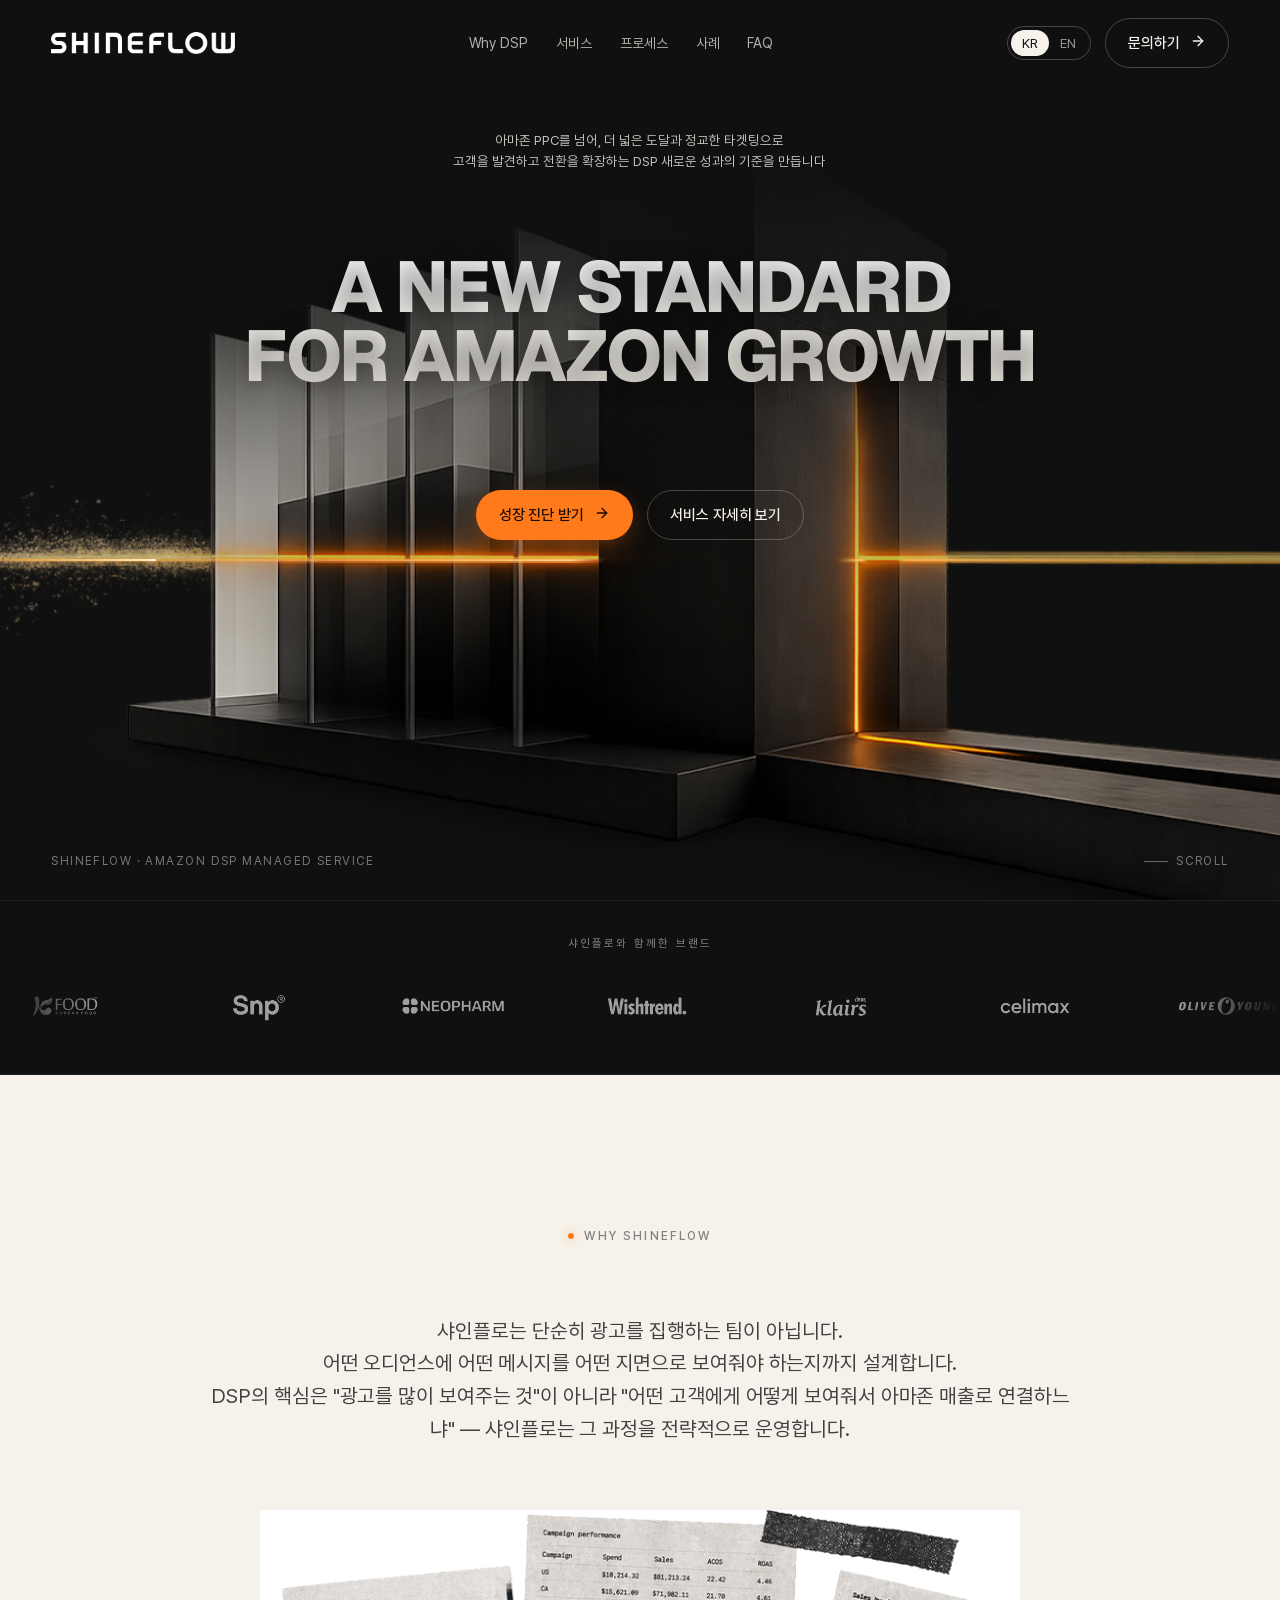
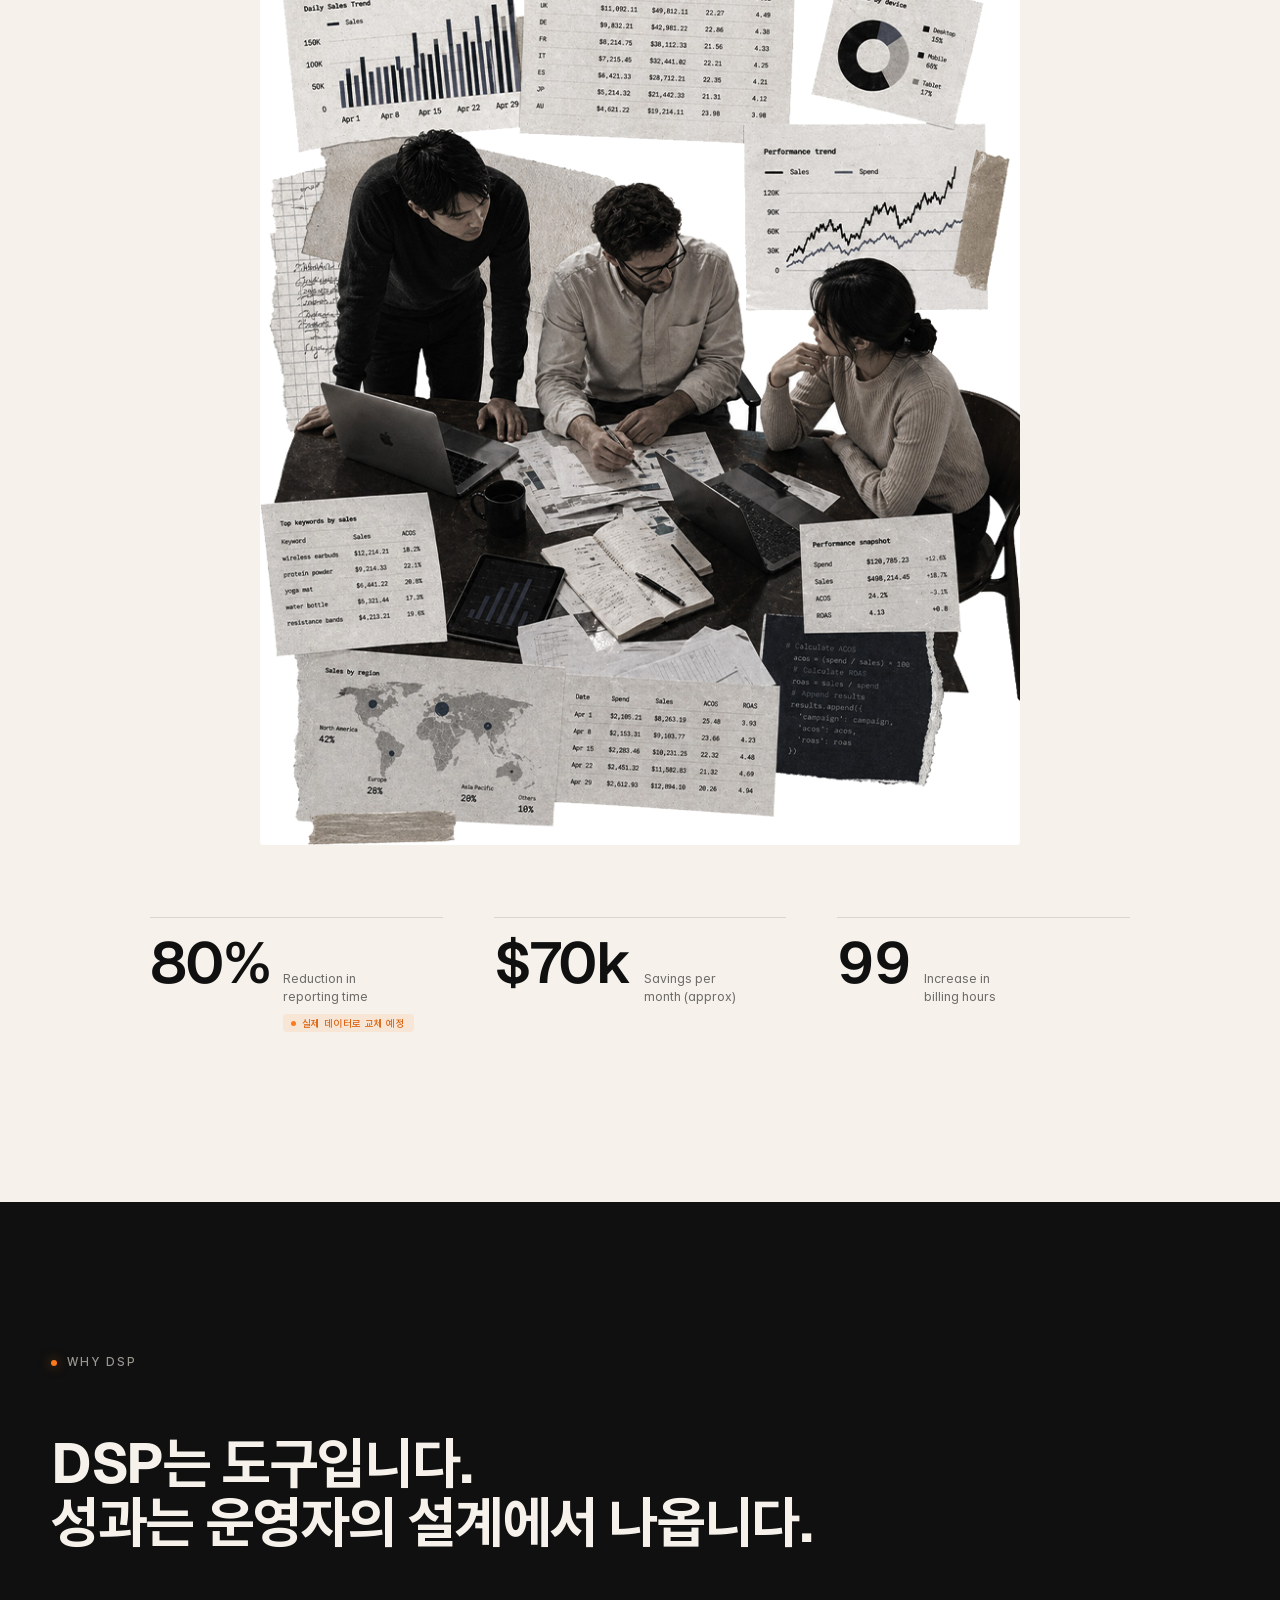
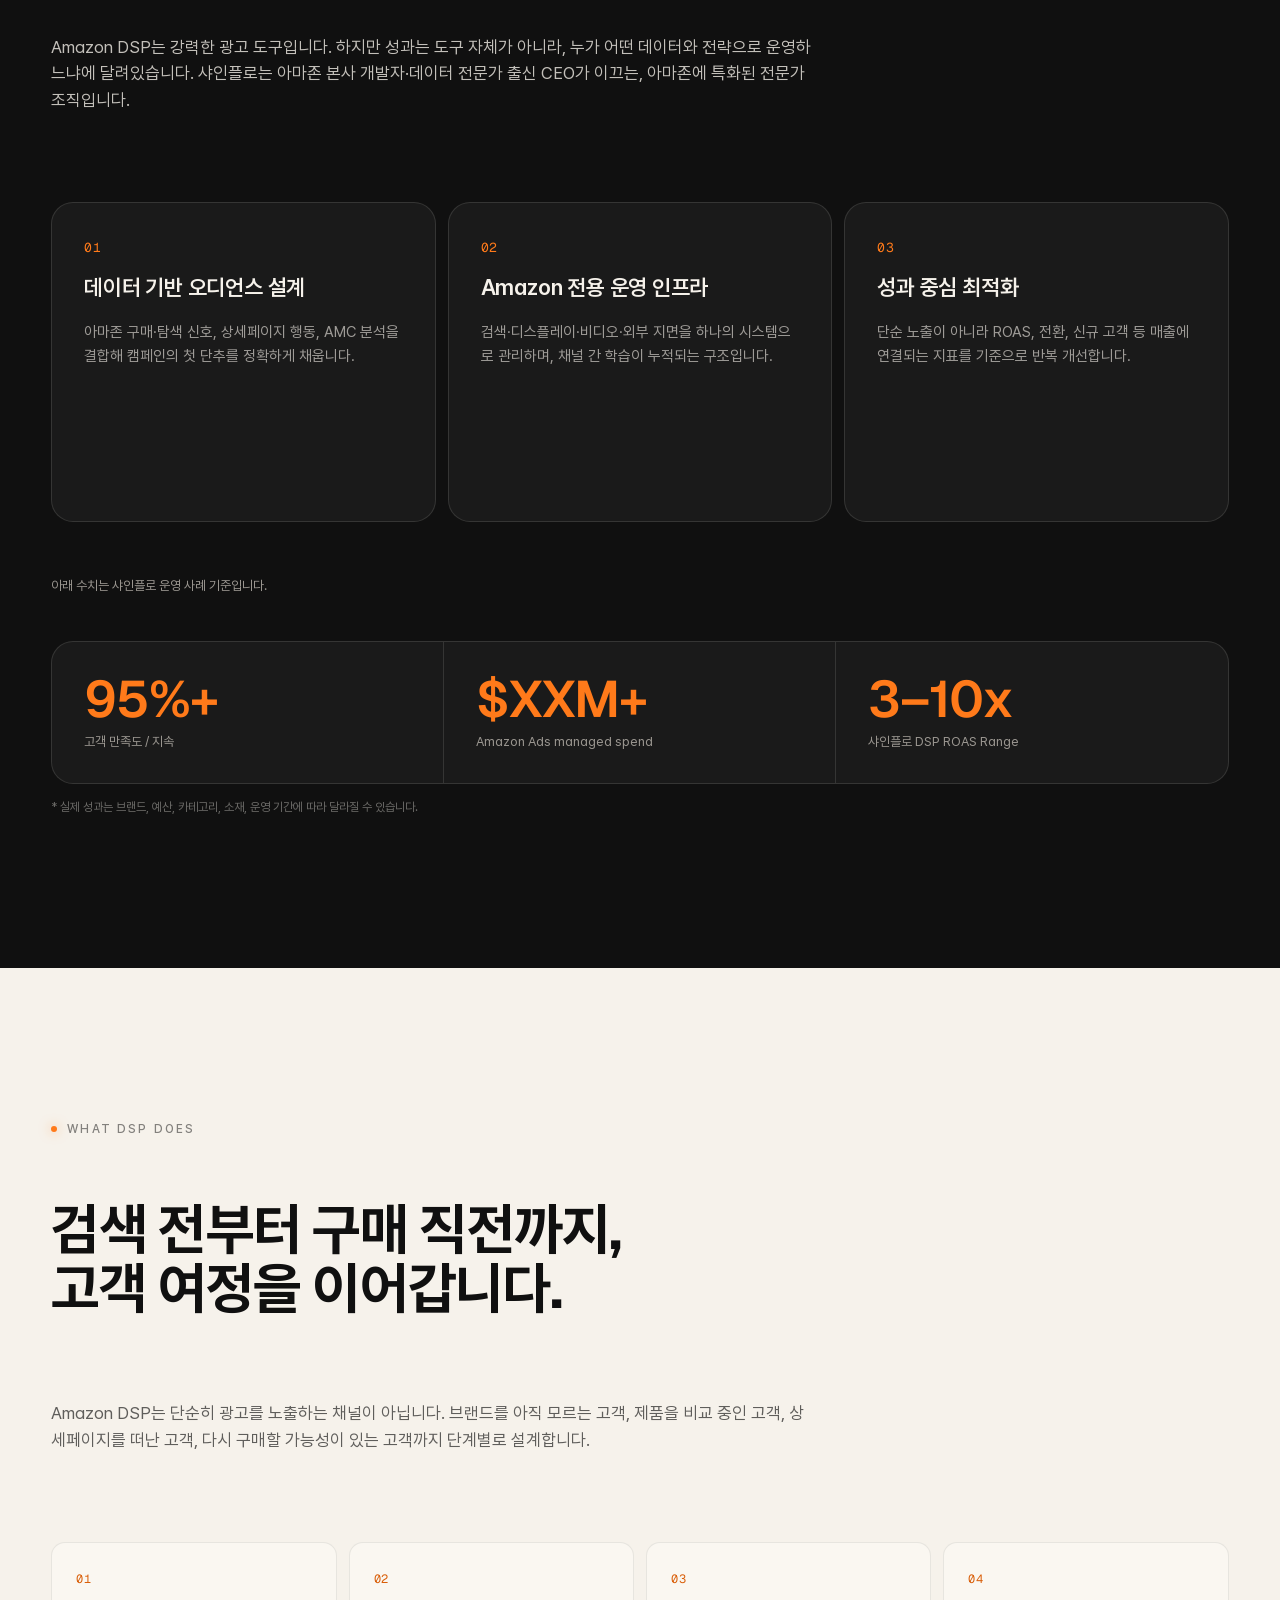
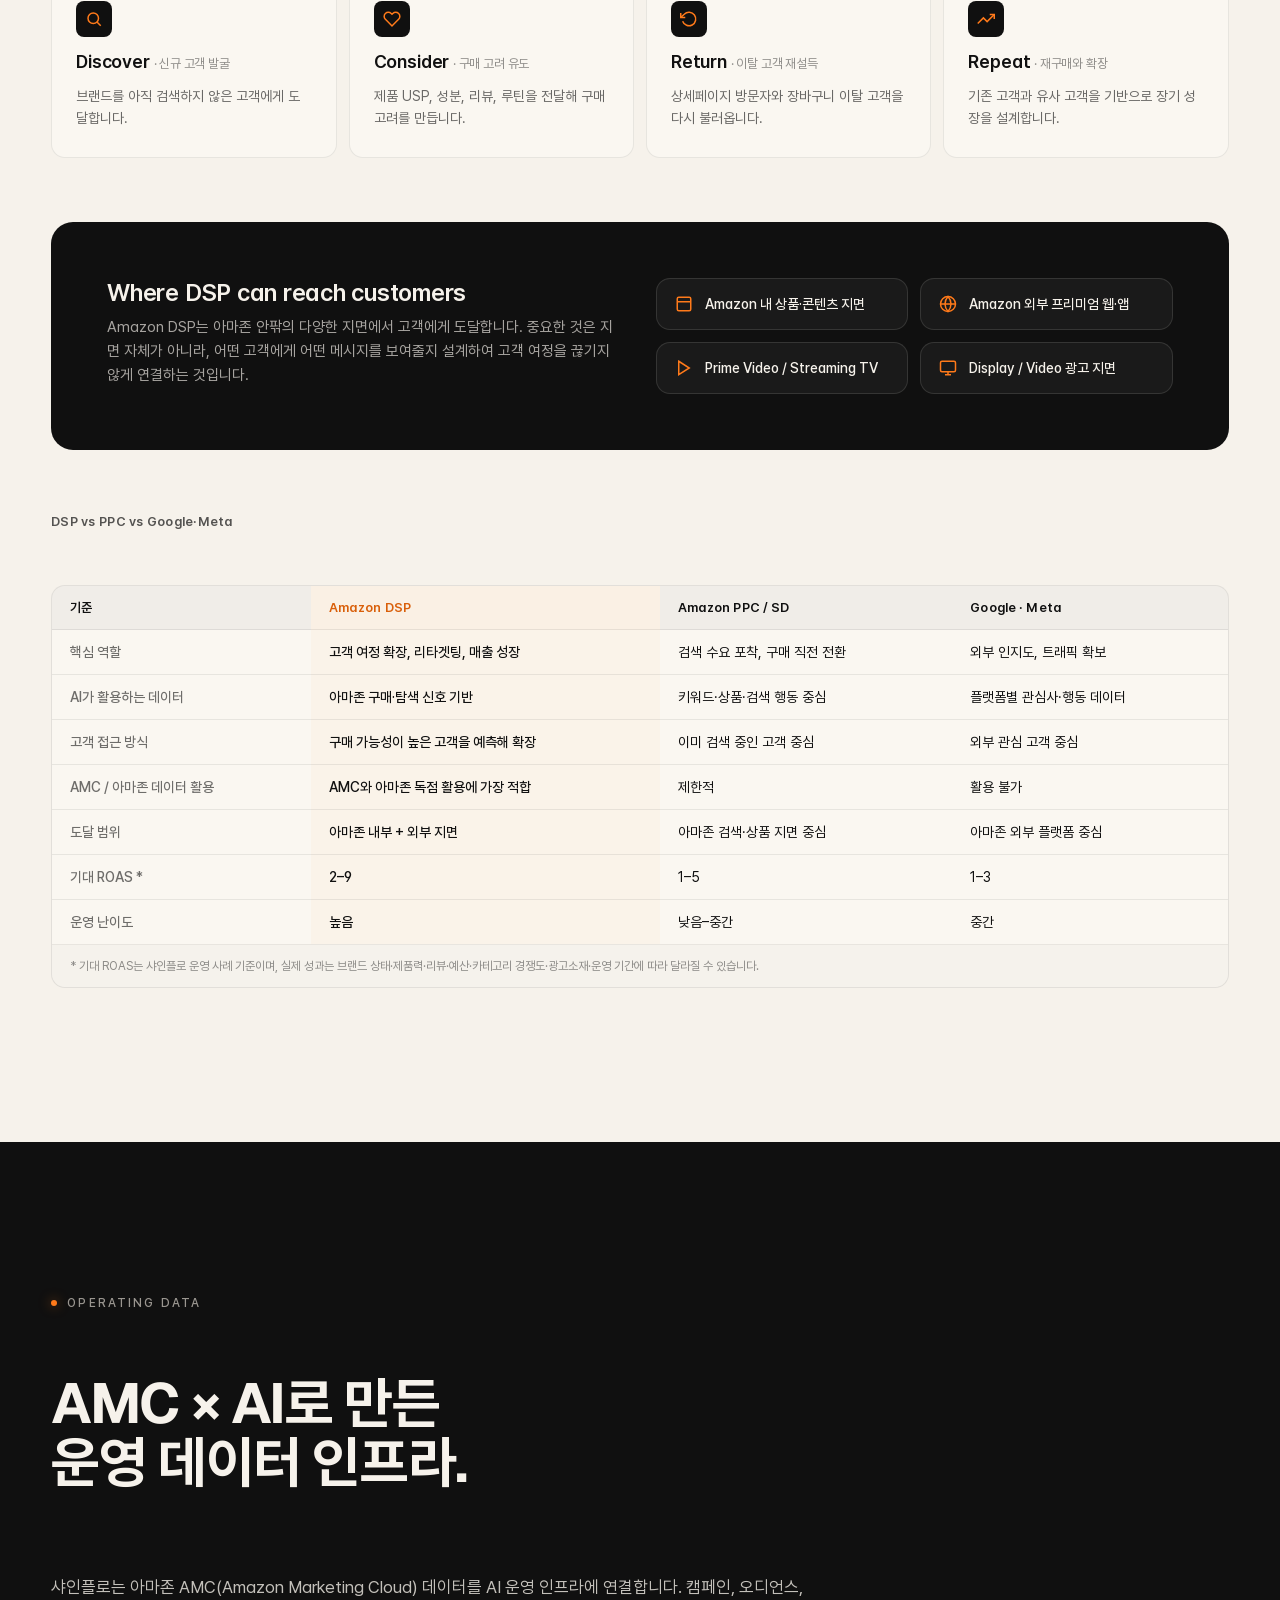
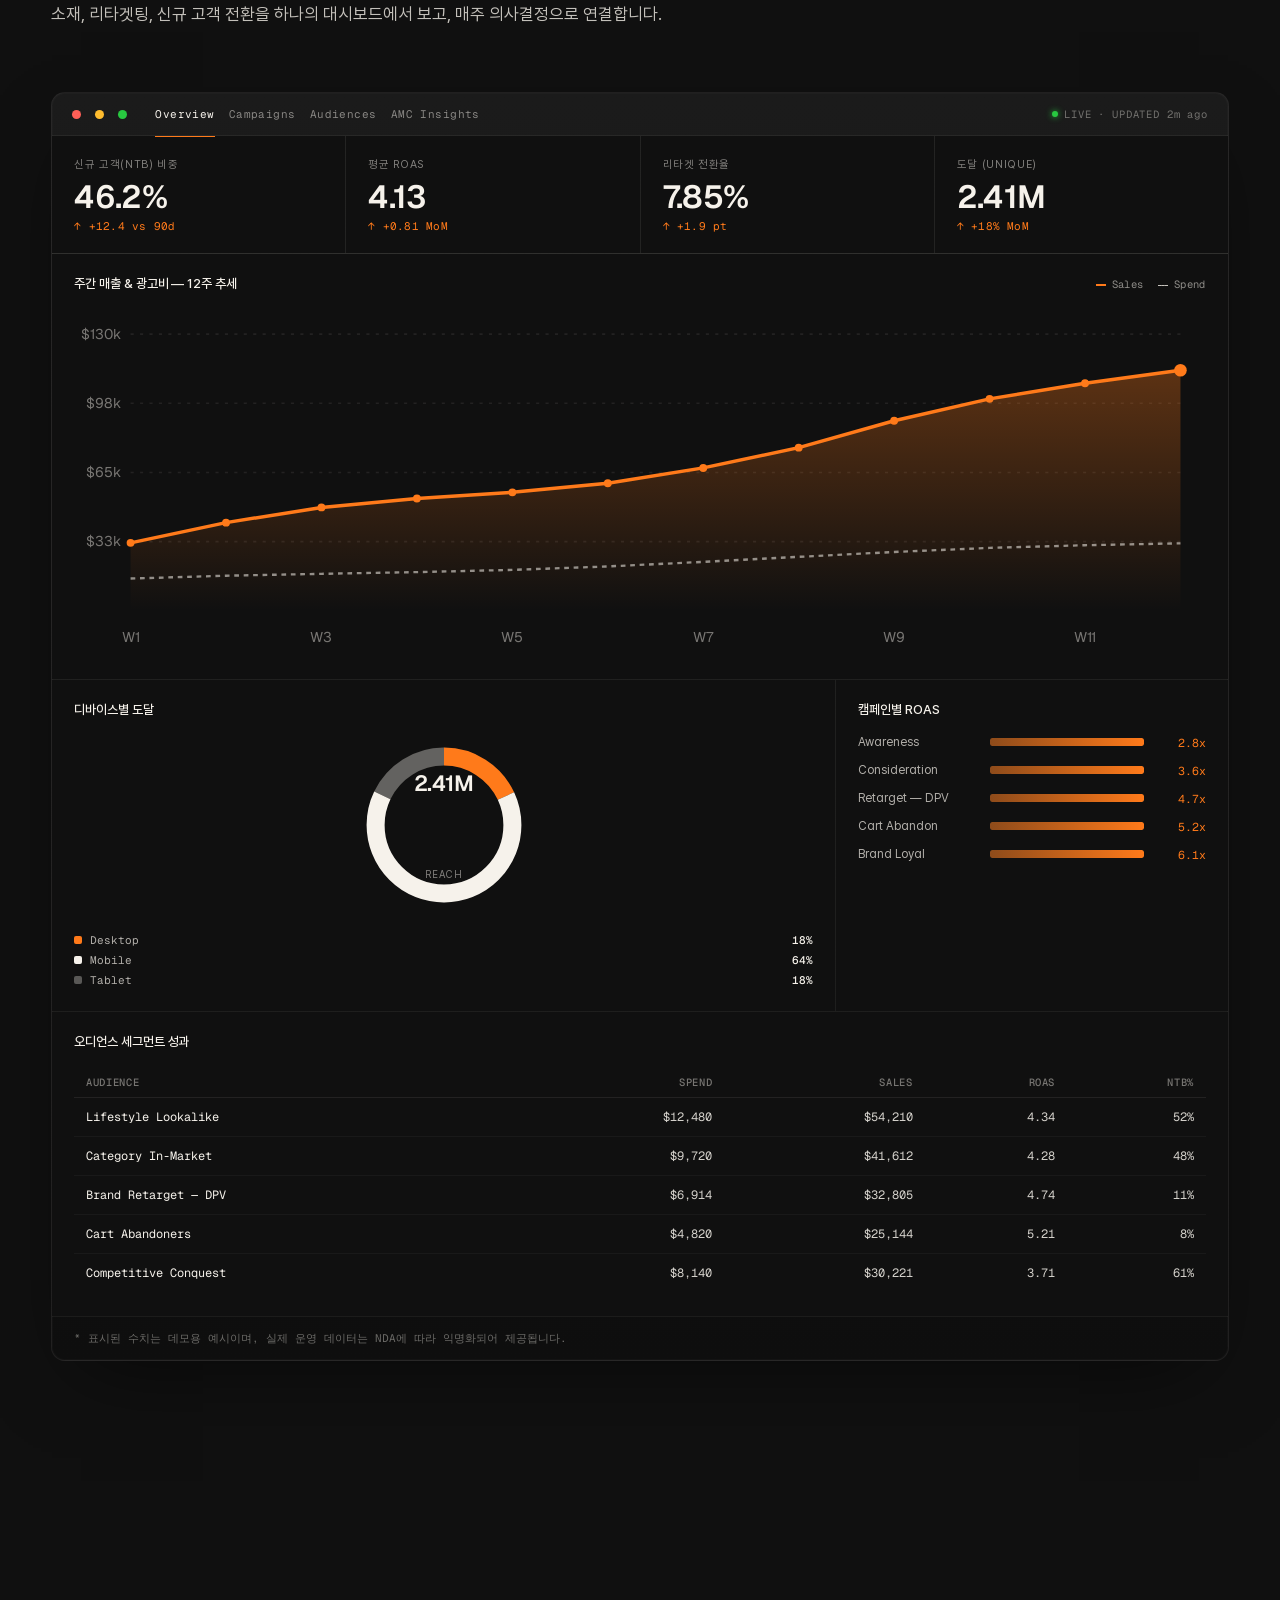
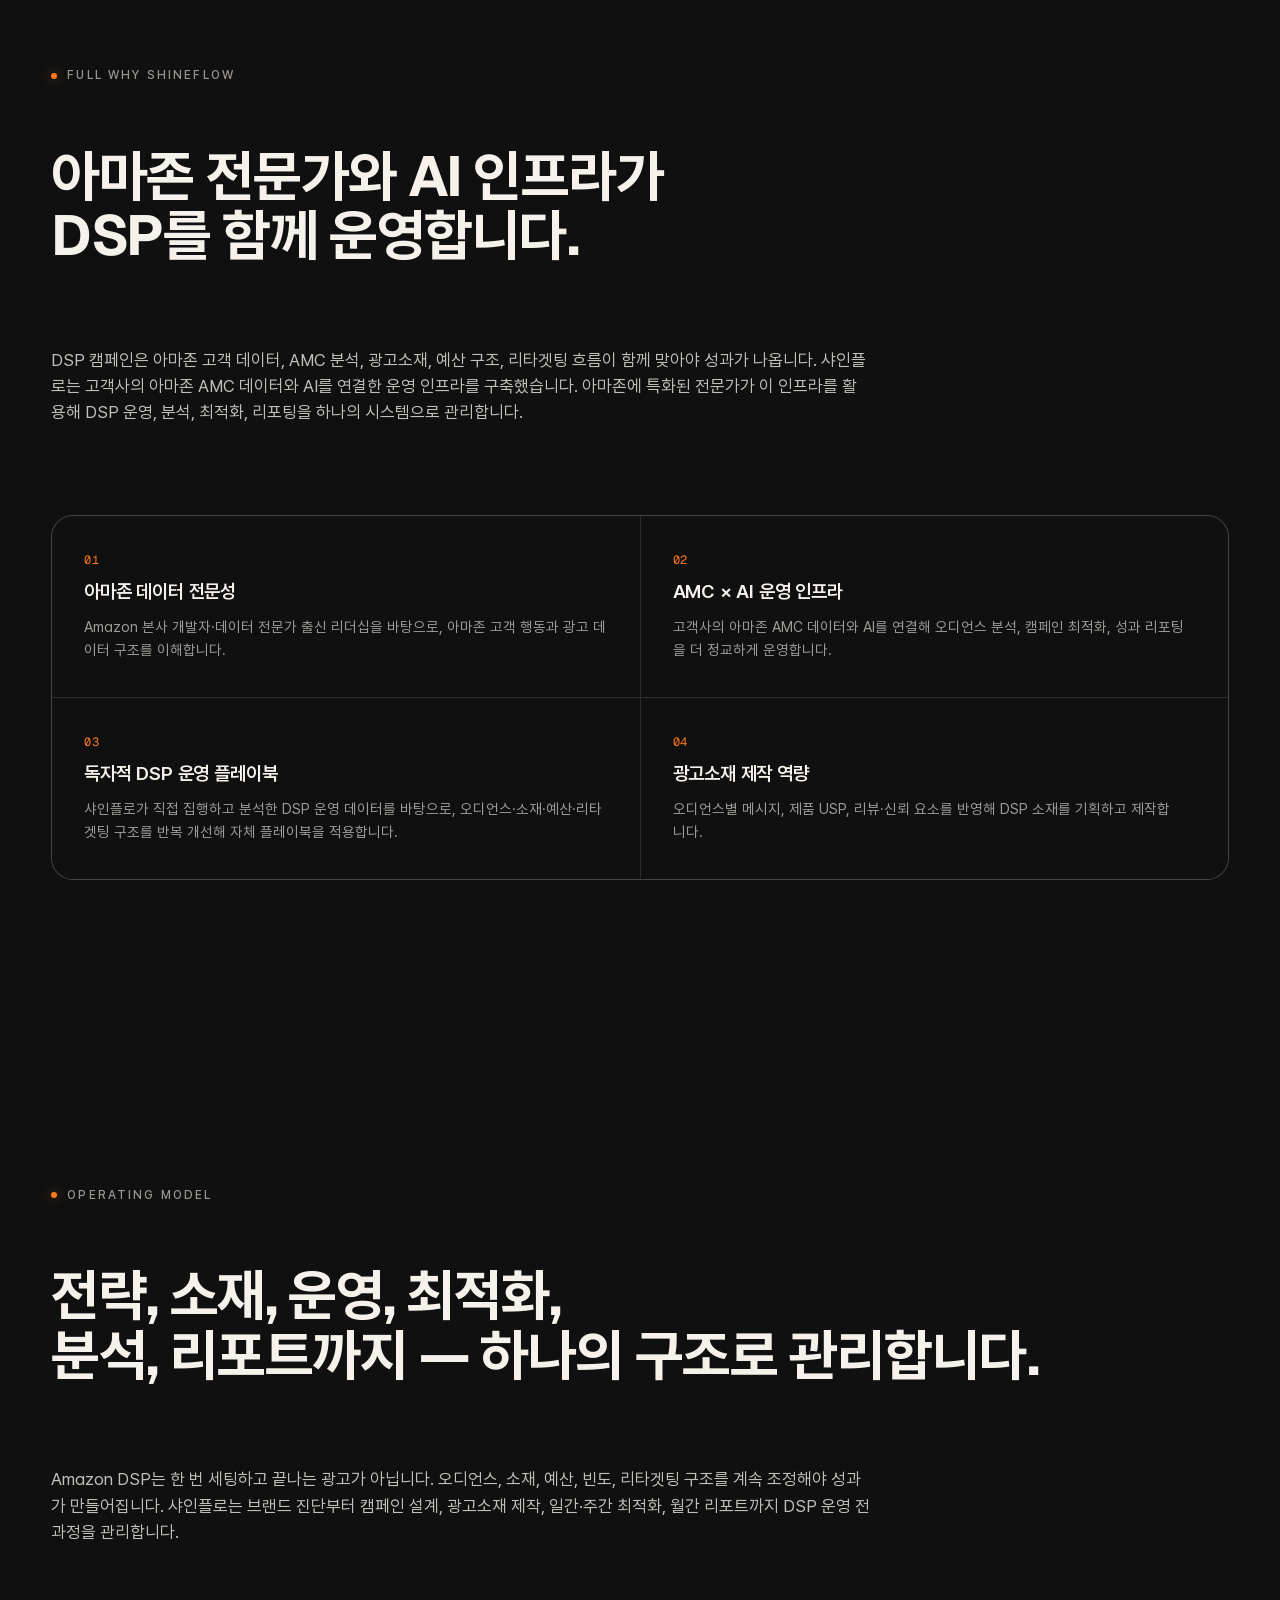
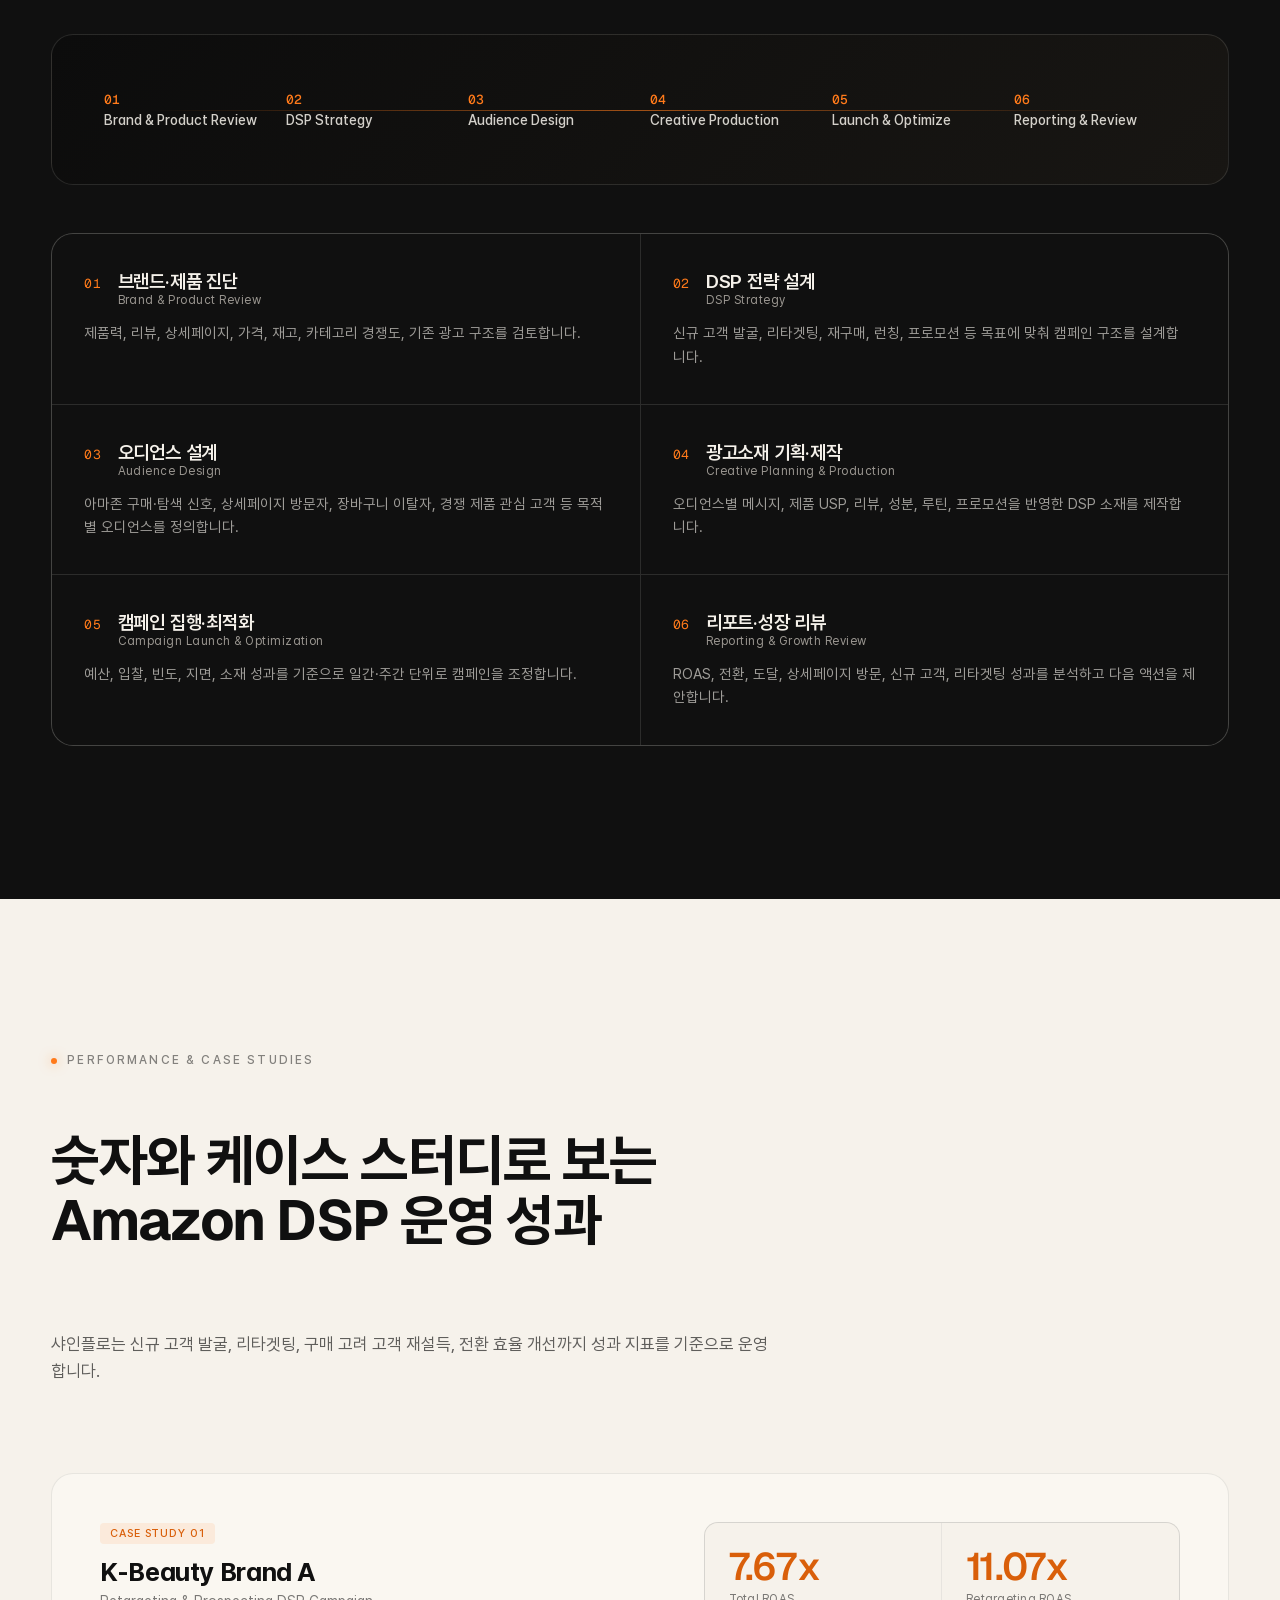
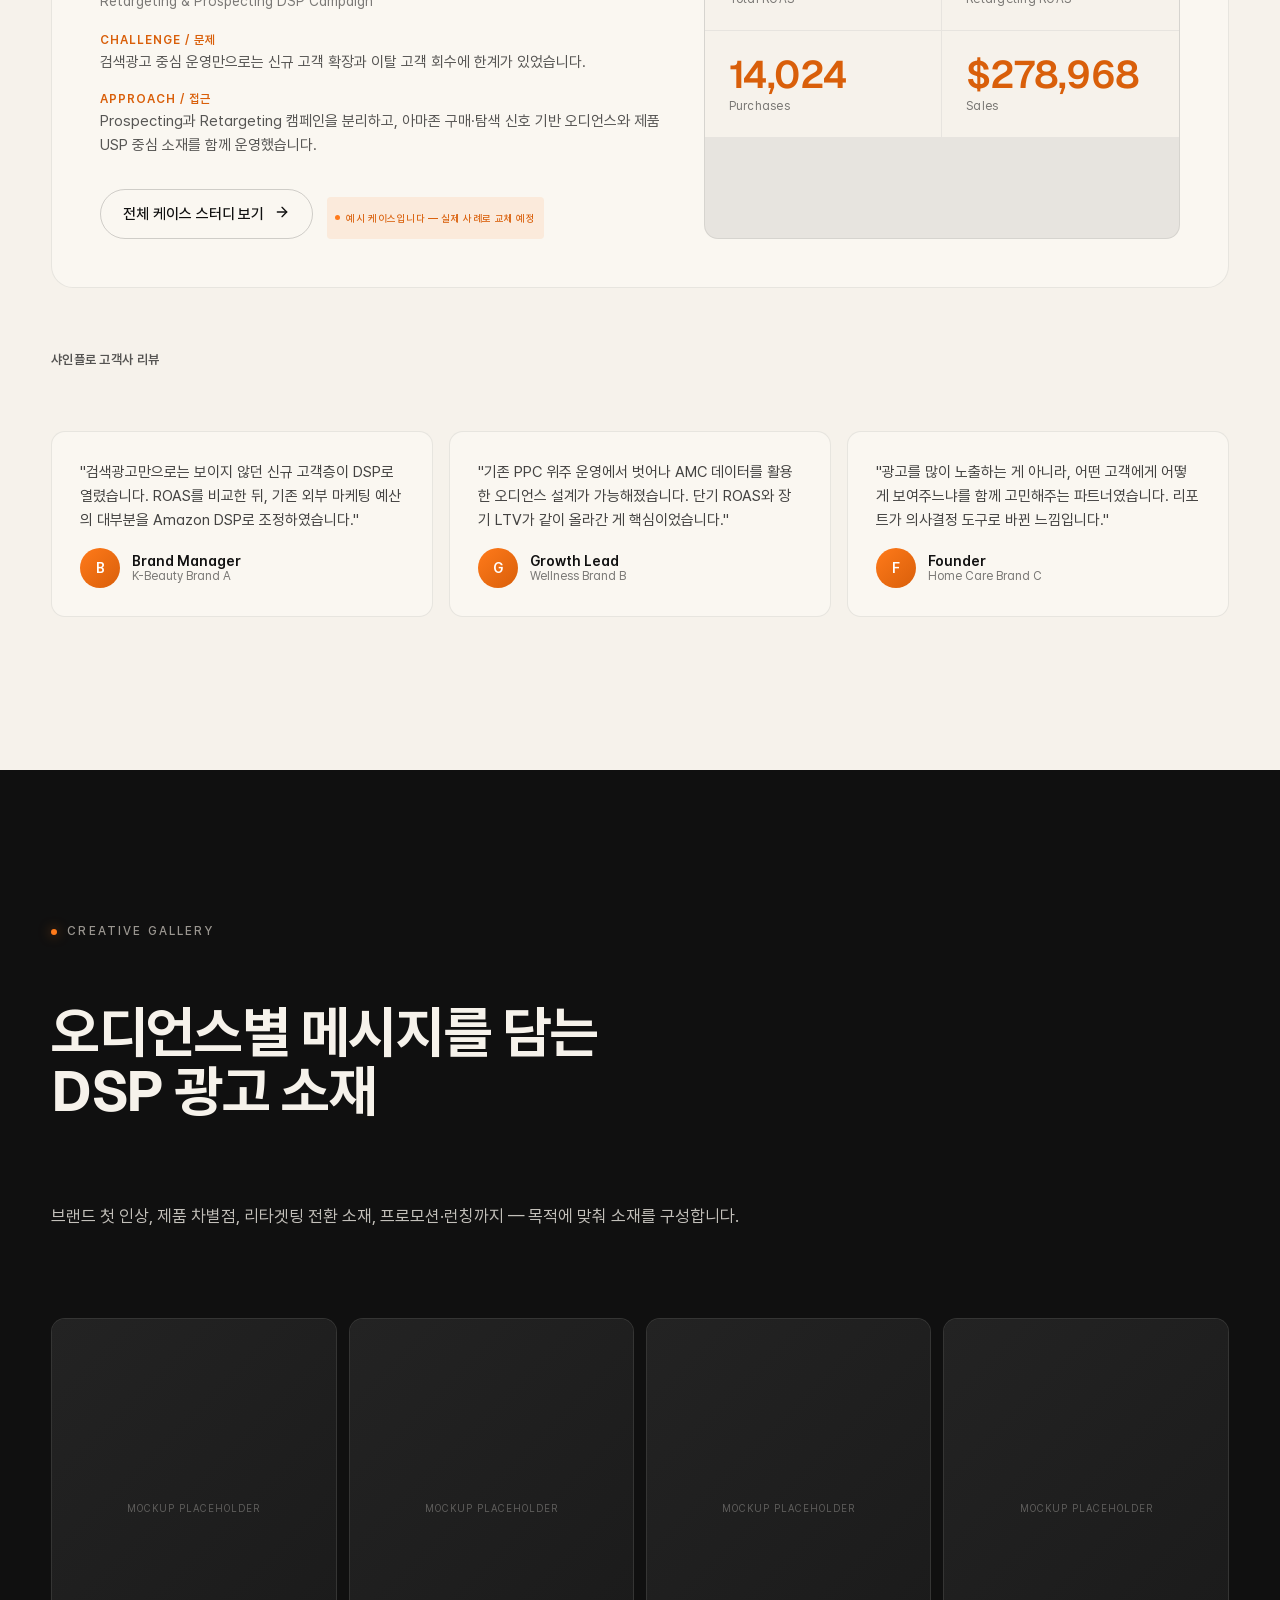
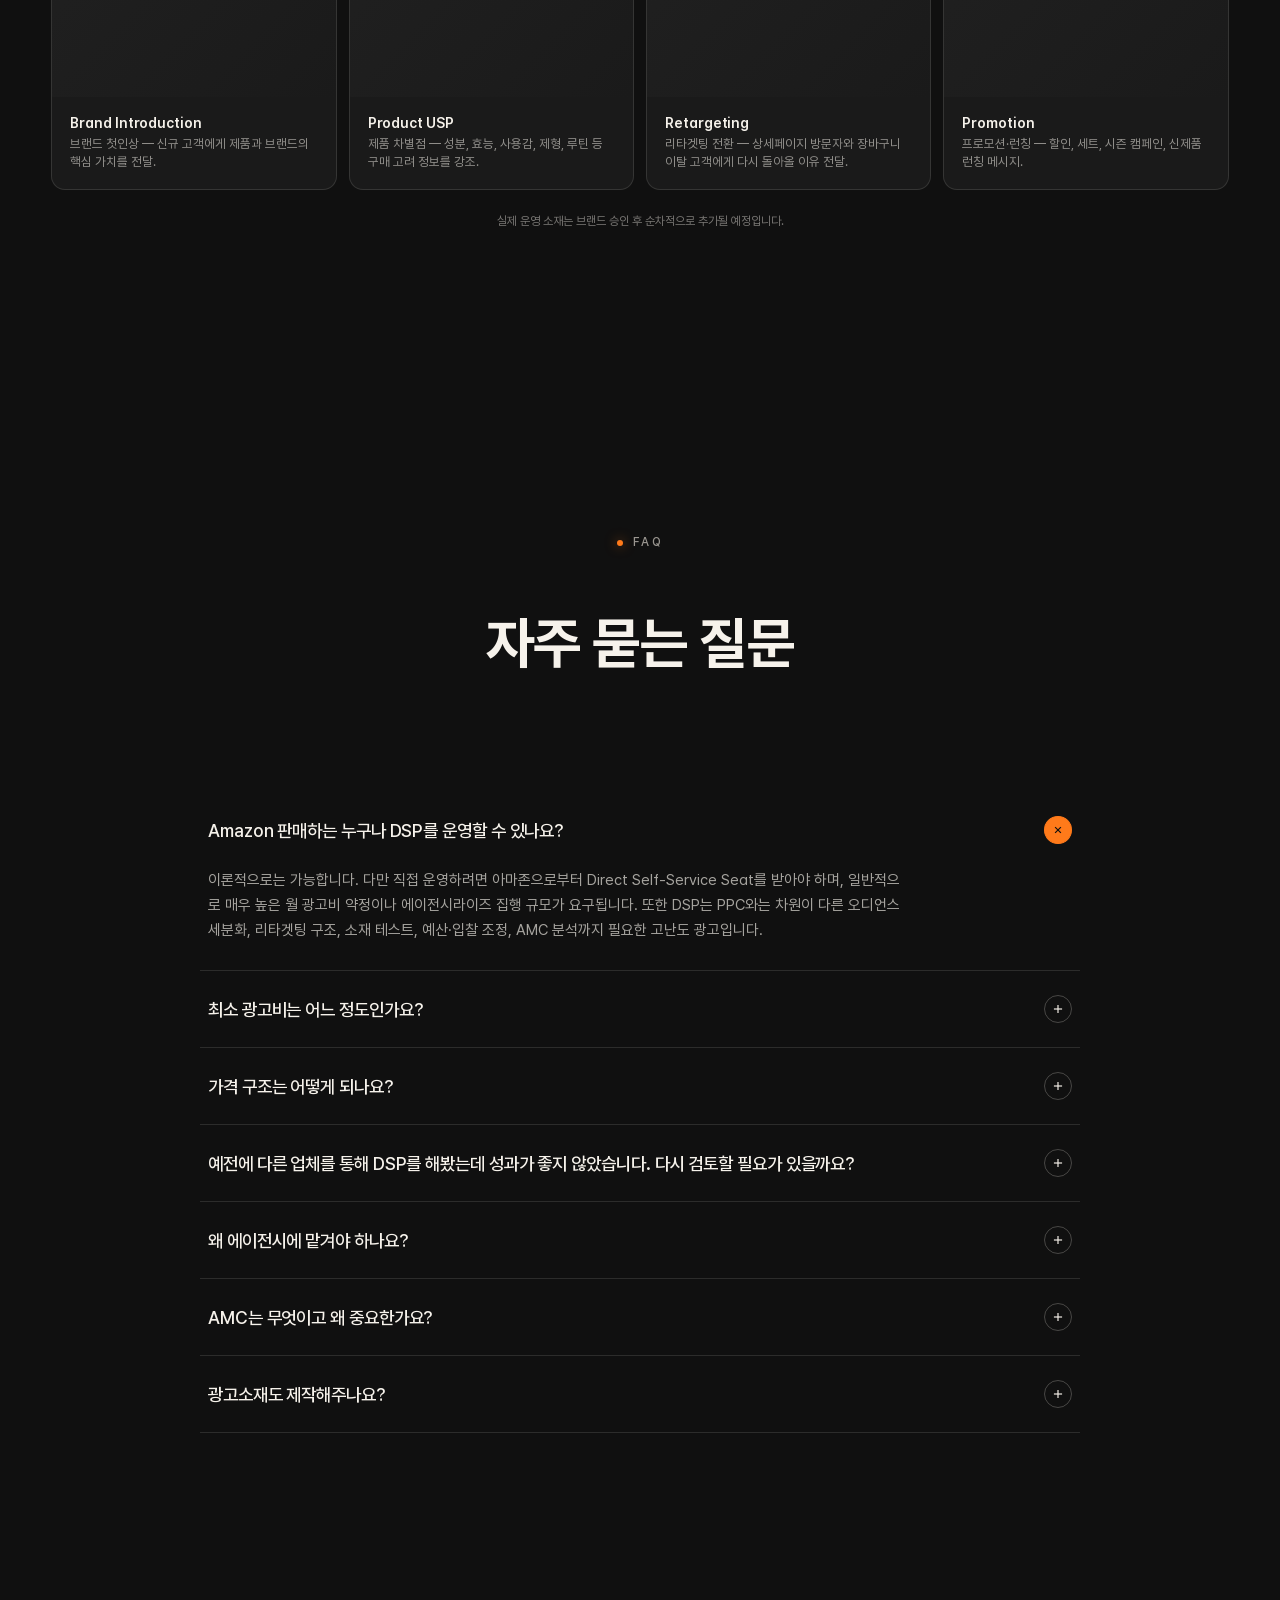
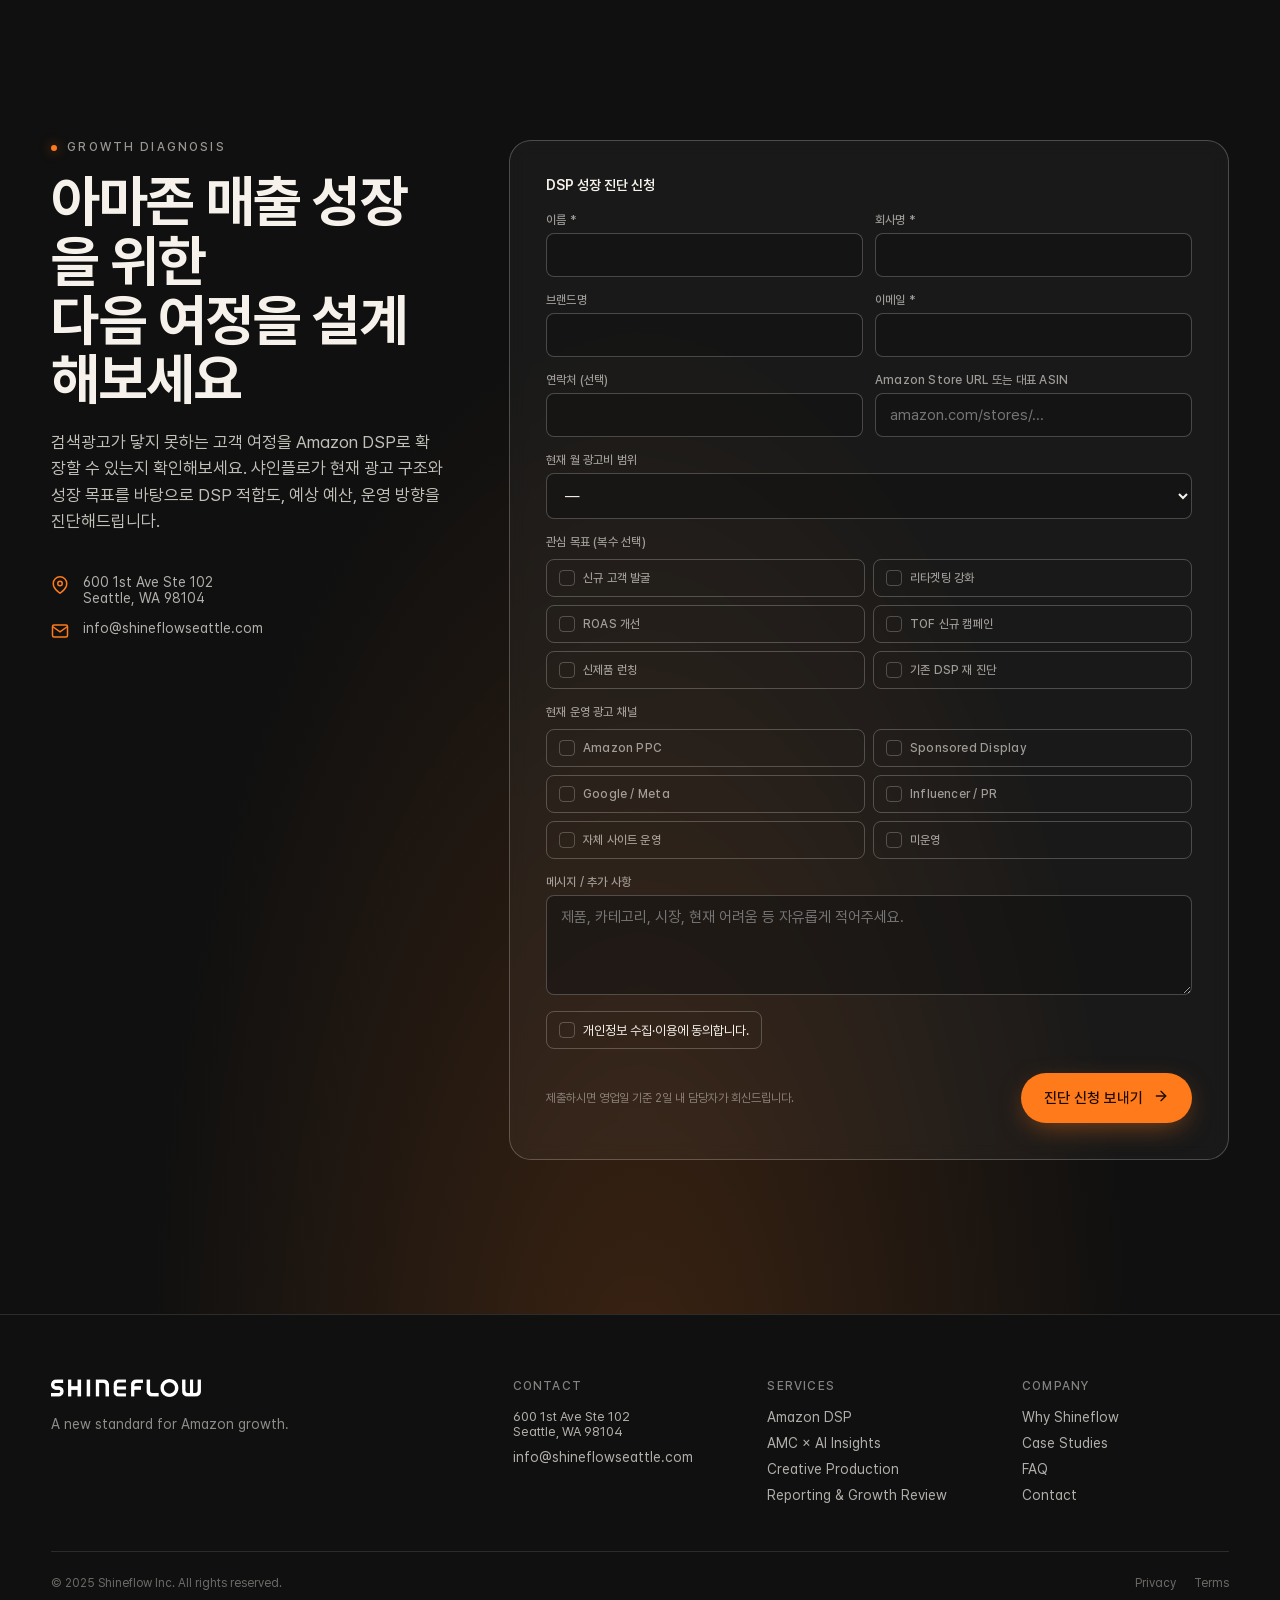
==== Shineflow-DSP.html @ 4a85049b "Initial commit" ====
<!DOCTYPE html>
<html>
<head>
  <meta charset="utf-8">
  <title>Shineflow — A New Standard for Amazon Growth</title>
  <style>
    * { margin: 0; padding: 0; box-sizing: border-box; }
    body { background: #faf9f5; display: flex; align-items: center; justify-content: center; min-height: 100vh; font-family: -apple-system, BlinkMacSystemFont, sans-serif; }
    #__bundler_loading { position: fixed; bottom: 20px; right: 20px; font: 13px/1.4 -apple-system, BlinkMacSystemFont, sans-serif; color: #666; background: #fff; padding: 8px 14px; border-radius: 8px; box-shadow: 0 1px 4px rgba(0,0,0,0.12); z-index: 10000; }
    #__bundler_thumbnail { position: fixed; inset: 0; width: 100%; height: 100%; display: flex; align-items: center; justify-content: center; background: #faf9f5; z-index: 9999; }
    #__bundler_thumbnail svg { width: 100%; height: 100%; object-fit: contain; }
    #__bundler_placeholder { color: #999; font-size: 14px; }
  </style>
  <noscript>
    <style>#__bundler_loading { display: none; }</style>
    <div style="position:fixed;bottom:12px;left:12px;font:13px/1.4 -apple-system,BlinkMacSystemFont,sans-serif;color:#999;background:rgba(255,255,255,0.9);padding:6px 12px;border-radius:6px;box-shadow:0 1px 4px rgba(0,0,0,0.08);z-index:10000;">
      This page requires JavaScript to display.
    </div>
  </noscript>
</head>
<body>
  <div id="__bundler_thumbnail">
  <svg viewBox="0 0 200 200" xmlns="http://www.w3.org/2000/svg">
    <rect width="200" height="200" fill="#101010"></rect>
    <g transform="translate(60 80)">
      <text x="0" y="0" fill="#f6f2eb" font-family="system-ui, sans-serif" font-size="22" font-weight="800" letter-spacing="2">SHINE</text>
      <text x="0" y="26" fill="#f6f2eb" font-family="system-ui, sans-serif" font-size="22" font-weight="800" letter-spacing="2">FLOW</text>
    </g>
    <rect x="20" y="135" width="160" height="2" fill="#ff7a1a">
      <animate attributeName="opacity" values="0.4;1;0.4" dur="2s" repeatCount="indefinite"></animate>
    </rect>
  </svg>
</div>
  <div id="__bundler_loading">Unpacking...</div>

  <script>
    
document.addEventListener('DOMContentLoaded', async function() {
  const loading = document.getElementById('__bundler_loading');
  function setStatus(msg) { if (loading) loading.textContent = msg; }

  // Error sink persists across replaceWith since it's on window, not the DOM.
  window.addEventListener('error', function(e) {
    var p = document.body || document.documentElement;
    var d = document.getElementById('__bundler_err') || p.appendChild(document.createElement('div'));
    d.id = '__bundler_err';
    d.style.cssText = 'position:fixed;bottom:12px;left:12px;right:12px;font:12px/1.4 ui-monospace,monospace;background:#2a1215;color:#ff8a80;padding:10px 14px;border-radius:8px;border:1px solid #5c2b2e;z-index:99999;white-space:pre-wrap;max-height:40vh;overflow:auto';
    d.textContent = (d.textContent ? d.textContent + String.fromCharCode(10) : '') +
      '[bundle] ' + (e.message || e.type) +
      (e.filename ? ' (' + e.filename.slice(0, 60) + ':' + e.lineno + ')' : '');
  }, true);

  try {
    const manifestEl = document.querySelector('script[type="__bundler/manifest"]');
    const templateEl = document.querySelector('script[type="__bundler/template"]');
    if (!manifestEl || !templateEl) {
      setStatus('Error: missing bundle data');
      console.error('[bundler] Missing script tags — manifestEl:', !!manifestEl, 'templateEl:', !!templateEl);
      return;
    }

    const manifest = JSON.parse(manifestEl.textContent);
    let template = JSON.parse(templateEl.textContent);

    const uuids = Object.keys(manifest);
    setStatus('Unpacking ' + uuids.length + ' assets...');

    const blobUrls = {};
    await Promise.all(uuids.map(async (uuid) => {
      const entry = manifest[uuid];
      try {
        const binaryStr = atob(entry.data);
        const bytes = new Uint8Array(binaryStr.length);
        for (let i = 0; i < binaryStr.length; i++) bytes[i] = binaryStr.charCodeAt(i);

        let finalBytes = bytes;
        if (entry.compressed) {
          if (typeof DecompressionStream !== 'undefined') {
            const ds = new DecompressionStream('gzip');
            const writer = ds.writable.getWriter();
            const reader = ds.readable.getReader();
            writer.write(bytes);
            writer.close();
            const chunks = [];
            let totalLen = 0;
            while (true) {
              const { done, value } = await reader.read();
              if (done) break;
              chunks.push(value);
              totalLen += value.length;
            }
            finalBytes = new Uint8Array(totalLen);
            let offset = 0;
            for (const chunk of chunks) { finalBytes.set(chunk, offset); offset += chunk.length; }
          } else {
            console.warn('DecompressionStream not available, asset ' + uuid + ' may not render');
          }
        }

        blobUrls[uuid] = URL.createObjectURL(new Blob([finalBytes], { type: entry.mime }));
      } catch (err) {
        console.error('Failed to decode asset ' + uuid + ':', err);
        blobUrls[uuid] = URL.createObjectURL(new Blob([], { type: entry.mime }));
      }
    }));

    const extResEl = document.querySelector('script[type="__bundler/ext_resources"]');
    const extResources = extResEl ? JSON.parse(extResEl.textContent) : [];
    const resourceMap = {};
    for (const entry of extResources) {
      if (blobUrls[entry.uuid]) resourceMap[entry.id] = blobUrls[entry.uuid];
    }

    setStatus('Rendering...');
    for (const uuid of uuids) template = template.split(uuid).join(blobUrls[uuid]);

    // Strip integrity + crossorigin — blob URLs from a file:// document inherit
    // a null origin, so crossorigin forces a CORS fetch that SRI then rejects.
    // The manifest bytes are ours; SRI protects against CDN compromise, not this.
    template = template.replace(/\s+integrity="[^"]*"/gi, '').replace(/\s+crossorigin="[^"]*"/gi, '');

    const resourceScript = '<script>window.__resources = ' +
      JSON.stringify(resourceMap).split('</' + 'script>').join('<\\/' + 'script>') +
      ';</' + 'script>';
    // Inject after <head> so the DOCTYPE stays first; prepending the script
    // would push the parser into quirks mode. DOMParser always emits a <head>
    // (synthesizing one if the source HTML omitted it) but may carry
    // attributes through, so match the full opening tag. slice() rather than
    // replace() keeps us clear of $-pattern substitution in resourceScript.
    const headOpen = template.match(/<head[^>]*>/i);
    if (headOpen) {
      const i = headOpen.index + headOpen[0].length;
      template = template.slice(0, i) + resourceScript + template.slice(i);
    }

    // Parse the template and swap the root element. Scripts inserted via
    // DOMParser/replaceWith are inert per spec — re-create each with
    // createElement so they execute, awaiting onload for src scripts to
    // preserve ordering (React before ReactDOM before Babel before text/babel).
    const doc = new DOMParser().parseFromString(template, 'text/html');
    document.documentElement.replaceWith(doc.documentElement);
    const dead = Array.from(document.scripts);
    for (const old of dead) {
      const s = document.createElement('script');
      for (const a of old.attributes) s.setAttribute(a.name, a.value);
      s.textContent = old.textContent;
      // text/babel scripts with a src: fetch and inline. transformScriptTags
      // does XHR against the src, but blob:null/ from a file:// origin is
      // silently dropped. Inlining makes it a plain inline babel script,
      // which transformScriptTags handles unconditionally.
      if ((s.type === 'text/babel' || s.type === 'text/jsx') && s.src) {
        const r = await fetch(s.src);
        s.textContent = await r.text();
        s.removeAttribute('src');
      }
      const p = s.src ? new Promise(function(r) { s.onload = s.onerror = r; }) : null;
      old.replaceWith(s);
      if (p) await p;
    }
    // Babel standalone auto-transforms type=text/babel on DOMContentLoaded,
    // which fired before we swapped the document. Trigger manually if present.
    if (window.Babel && typeof window.Babel.transformScriptTags === 'function') {
      window.Babel.transformScriptTags();
    }
  } catch (err) {
    setStatus('Error unpacking: ' + err.message);
    console.error('Bundle unpack error:', err);
  }
});

  </script>

  <script type="__bundler/manifest">
{"0ce6192c-56bb-417e-a6a6-41f3ef6dabda":{"mime":"text/javascript","compressed":true,"data":"H4sIAAAAAAAACuy9eXvbRpYv/L8/RcW3Y5I2BcXO9CxSKxlFlrs18XYlOZm+bl+pSBRJRCDARoGS2Ym/+33OUisKlOw4PT3vO36e7ohAodZTp06d5Xd2Hz68Jx6Kfy+Lqaq0EqdKTlt40sAfWa6uVVmvlqpqs5/[base64]/gLfR5VlQqH4hvTV1D/n4k9lydVIyqNL3ASulFJpe5+JZ/DN8OuIrBO6+HUBv3WxwI/uOXX4RW5cwW4wIZLqI4ED9/GI32730YwoSMhTcBtpM/i8FaK6Hbppi2g/1794S4lg1RwQ+q0VD6QAwe/2v2dfaY3u/[base64]/er0/PB5/2cwx7KMv3p2evjH7c3NGjlPtXd2fnpydH7x4tXT4/6PaSkvlnWuOv09ffXs5Pnx6ZYeNzUsVpP48oeTp7d8eQ0rGn959Orl+fF/bhnstK5a9b4z1mevTn88PH16cXr8bMtE1c2NbPKLRs06c/Xm7DWwii0TtdYrYDK9Xz4/OdvSb/P5RVnoTu9fHL941f/pUi3r+Ivnh//nz/1flPJvm/iLV8+enR2dHh+/7P+sns30tFGqct++OPzzd8cXJ+fHp4fnr04vzv784rtXz93HRasa2daNKf7s8M1/JkoP/v3fTckBFLWcZa7aE37xrBou5Wai8PekVMRlhShmInyBfLFal8jPDJsNCnzh8WJTjRCNatdNhV/u46MP9/A/0G/3fVs34qBn2A8ehA29TRZ7B/0Ky6Wm5d3+PTu+ziiwFwH774wjKBwMKBooPt2Fc1uIh+J7pVZatI2cXtHZp8R03TSqgkNRr2Q7Xagmw7K7Pnc/okJPbRk4L7A5rhoq//eialVTydI+gJGJn6mGermqK1W1H/jtLv6XW9/D/kJ39+/a3wl0ZKDhdJgV83UjkaT0eroQUotFfSPKupoLWYn1Kpetogr1ol6XuaD9mItZ3cASFK2olMrhEOof/HfQ4BG2ZkffNrLSBbQcjSD++HDa/u+1Wiv7ZTDwMU3lrnjDJ1KjVk2dr6dKTNRCXhd1A8O/xDGr/A0OSF+CUFOquZxuQNJQGVGUxo4W1fw5vtoTM1lqRU3kRX4GNaxLRW+pKi7zUfNf31SGVKjsefwSRDb8wiy9uFnUZgXqm0rIauNeQlnZCtnwSnFV5UZMFBz4IAW0zXraqrx/jV5hu78pbdomn6rJes7tPmvkEtf2g+GF/PHx+7aRZ62cXpkiZmNaLqhVXGqo4U+z583O760RSxsewDuePkr3M+u2KA5cf8LWXft36wH1ASYL6BlLiWK5IpmI9mhRAW9WuZhsAopqFIj1QFT3tvV+rsxqU+1mSm/5Bgsf5rmq8vUyGK8bKiyc5koHAxzBYZ4DD1EwZtHWKzHDMd8s4FIBL2hkQOtEp9eyLGBP5fe4UmDx6ZkbeXNLzT466JlkO7nQp6cKdn2rSGZWbkLNDO7olZoWs2IaTf29e95A4ZU4uOMs7/ujgS+TfYcXwxGcgIOBI4fw5PKp1R1Qu2Lnc/4zG1VVcAKfTeuVOnx9AqsOfA4X9vj9SjUFTk0pjhoF83l8DUv5J1nlpRKHr0+yoJojOV0ovh7YqoIS5/Y4OG/kFKjBb/FlLa4q4HuT9VyPxWRtTp2VamZ1s5QVXEGVbotqHg6AePWfCqDecBD4Wot1pVv460Je10UOd+dnsizhFiRmSrbrBi/Az4qJami2dbuezTJxUrVAMnjmUFNED2JaN0os1XKiGryaLeG3krooNyIHYhGazhHoK9ZYaL1WGpp5evyDmKyLMtdZOAykstTMnOMBc7Mopgvq5FCPTAOKqVrc1M1VFnDgM7zwnTBn15bvp0WWvZ7n48433km/1/ei+xWePXvdR/bk8DoX9TzrPVDSL/ZvqakrdKQe+7tvshFTWZpruNKw+O2izjW8keI7OVGlWJXreVFl+AV9dlKJ16evnoohyFGVWMnplZwrLW6KdlGvWyGnU6WxUiIrcwrrEV/x24XawJkvSjVrQXCzD4pKt0rmuOKWV9/IphriXmnj49GxIxDqhkAkFyVuF9nM17BndVaqat4uxvAEqAXUD4dNIzdDLPmNeCy+pY92xGOxJ74ajcXFldqIA/F4n/76A76nH48e+UxQYK1vsdSOePzObxifvtu3ZS1PFGLVFFX7o2yqopoPBzC+wVjQCKmfo+hcvUf/s1OimqZuPm5Ontx9Up54s/IkmpYnbl6e8MQ84Z+9U/MkPTdP7jI5ONK7zI4/PUEVJSgoowqMrMiaqelCVnNUMIEyqqznxXQsNvVaLFGHeSOrFsgZVFHmO7pfoIBal+rHol3gkflUXWc3NzfZTxro+kaVZRYszlZB8iO4xL5XnxFe7igGDUfBuU5f4/15MAqJZylbOOAHX+qBWymmGPgPaGamsh2+xTrejQJ5RemyqNqdvNBwCuxU6j2o1ypFauMdwxR2tZypHVBJVfOdaa2aaSyyQEswv8+oQ9z0Uq48bWXRqqXfeRY7zrBaems7N8LT50g2arYu98TpS+/WkSu4IWpRV0QKq0bNivemN2FPsnWlF8WsHQ6Y0vbEQDzieaNGflTI/CropCyh/roatAL1qatGyRx5aCZXq3IzYg013n2mEsoULTcMvLpR8kqLk+N/2xOLtl3pvd3dedEu1pNsWi93Z6xi38XZ3aVzeffx1//8+CtXx12XpKp36CYK/d4p6/mchRP494wnHfR5bQ0XKup/BkfJkPfDW9x078Zmf4yjuRtFNxdY57zIYSLPWtkquqE+q5s31bJeV63K7XWNL1zxAfGyrlfD1XpSFtMTkIuqqRrj6aaal57U7e/DC3u7RAVQ+HHmvfQ3m726vqQ9G1Ty4IEY+g8y0K+UcoNlf/klKJxV2C0Qm+mcLqV2+wyauiGy+h7PorDdR+J+dl888gYY7Ok7TuVb18K77u7pyPJ06Nw/[base64]/QSfwVBz+hLAuEZdgn1JFRMeUqTo4WaXmlxs1AtqPzqBtcSuSEOUxetr90ptF1jq2VZyUYujZoF5vhDtLlQbVSYHzfKnrBwEXL1MBf/eVLXpZLVB3HerBUQOLc4ptuEqKGnN4VWXheausXrsX0yK5wiaJeVZi+onj1PLxB2tKOCtfc/IT6M78Vz96xupkq7lcjYosnarwp5uyiq6/pK5TDFFVB/ofmKCARoqpqqppVF1W5oS90olI8fPqzq9uFDoEkpnr56QbpISQyZPzU1/BnkF7mxc4s7FtcRGwbxBpql+nW9BLpXK7C4gSKhZdWf7Y9Z8YHmfbGQmgQnUOqsW3GpUdCADXgjiQPgHsnjjuGc3BRliWVoNsQlTZLdFESll5ZFYHkqa+q5tH36sShL/gCty+7N04IVp5dxLz6WSmmaaCUbRdfTDsl/awjpA44d7+JHOAlCzlrVhBuHiKS7cb4lceiDx2MEnBZWGytLuII7qmUWRd03OoykCpQoX1XIIpBcrTK4ZwuM7UhS56noP3wHM1f9YNS7Z07VqpS4a8rSDBAJLBOH5Y3caBSXkG7rxicyUFCskRKpuE/3vE4taHjCs0FqUSzhu0mpuoSpGkWnl5ivZSOrVvHCB3UgLcJGXi5VDg4M5cas5VjwFUE85HswLFTYAyIEXkMcGF27cbcyn4FZqMscFIvrTj9/E9Il49kHpNBStQpnWbxU79tofv970jqTGY5qK7H7w/902m+85rYQ/5kCPxih1xOt2oj6kU3imaHeF7rV9lpwAXeUoprTChXaVGaGz5+yvR3qX6oGr7cgMbRqvgnENHktixK1gG2NR4CpjwWjAlQ7qKUryPC2BprOxPmrp6/2QKNaayWCLoHYZS865hLzUOTrhiheYYf+vmS9kk1byNKjan7Cp1lbw47GfuUkCf5dqP7lb0DqZ8wit5G5Px2fTuWGGQ/8+5w1mLF0fiBe4Rpk9Nu+VstVu6FX7k5HbfIHs0apv6mhV3C0H4vE36GzEAryC1WuQHMNwjDMG04+kT1S5cy/qfjisZ0mK30MgfY1Xl/B9WTMC9mYSUF+jmXg4gj/3XfP+SO8tOFfqAs4CZpH6YmIQDRqpscoBcO5wrMmRV7MZooMqzRJJfQgu+cagg/FgT+RTutQwPIWf1N8oZnJddmaUaBMhY5xSpairhQ4ZejYRGc0XZ6FzrZsKjqwVf7yS/KGYdXNdmo9vUGhQ0ustaXa1d3GH2PpwMoD9CmX+khpwJm1P5ck8LnlgNt7aHX6vkQOHW3WldCbarpo6qpe63Iz5g6yBh7aVWANW6OyaqIE+x6Itp7jdTATOKFTWZnjBS479YoUXFSbZYt0ceEZUu/VdN2aW49hd9BL00lUDEyp7Xv2zgFnce4PnFwJPSZpT7rcr21sLw0TxfcQYe45q7oA9lxRhdCX2RrNZUM4D4MZGmXipFOPVRSsV3hmWppz29tqulHBCt0JOcoIDmmwuODCapzRiXJ7nuqbNfWSNtxDe/qjTsSOHpbMGyCSVKOmqrhWr5E9wVafqFndBL4w0TVrjLcmJEH0zgx6DK8MS7O3NtDtTJQhH+BY7FUJnfVWKzyGf3GH523nce0NsuWNxP+Ml0x1l1Pc+Bm40/wjznJt6NI/x31dQqxpgAMlzesslftOCOlT2HeDYzexYLa+SPsdd8sEjsTRa/SfcGd8u2jqG1z8Y9Ty2aN9mGXZaE+08ooUG3wW1TOenGvZFGSObmujfwJlFGnYnIoWBUhiatvryZww0TlvskjCYbflPmEmkk/Co+Uz6Wo+WVPD3fh8Wppfr6PxtYy/Uj/zSdqZhx+5PZncWDMJJ8WdNmjPDvXUFcEmjbdliiA9TQrTpEeFHT1ISIhP1apRoPfOQcTX5mCAv62zOt4AQdeOkm4xNQ4b8EsRk9dFNeWpB1ESqZjc2eFWx00ArSxB1hw0Cld3XrNf/bK+preivoYwC2LlVB/4GTaVmFhRG3xIWAV/o5yKfa7aFkM0YBtI2OjoZjnQLAI5Jz4n6qPlx84ADvrAciVPQ/t2YH8Mxp4JYCmvlNBweMPmATUxnMogME6bAuUSjUTHF1TRqL+ulUZpl40AAZmSch7qWjUoCoE/DASNlGB+ywbvxlYf7OsT3oYX/jHYdCjigs5rDGYBBgmWPyvv0BjEUCtFfbmzYe/rJ1//8ygbvCNGuX/Pm0pYC0NSRV2xbTKgaBIzyXRRVLPaHQN88aJaXrNhZJjYLWPhV+JMR3PV7iW97MxFcjj4UuOZAtvWLTw6kpSyqMR/yGt5hmsXEnkmvtQD6u/br97xH4/fOWuLcFp6G3bjOxjwf0f7waRZH4lZhXfxoorI0Q0BLWvBu2wh9aubyk4U1THyR923IFx2HLX2lh6/u9XFwa7J0/VyuYGJDq9Z+NitlzhI8byADx3V1bWqClVNA+9dEKLM/VEvZFnWN0L9dS3Lot2IKRiLcA710Ru7ub1uvl436r//[base64]//[base64]/WzzD9oUdSUZZH7Mx2DvSRXom22XiiAjg/0LDMp/yVk2K6XgjQ+Slo6cRQJTzgnDNJvyjR267zkjyZ4U2U3MbXK4HKx8lGzGqQBwoKuXJbAi+x6BQ4xqIDuM3KdqBNfQu5WqkK5HqoVq/BxUflvl6g4RhhWlrnTDyUoBAG4WAsrtTGBlHBFVu2bVNM1qAEODo7s449Y08kGAvVTrMRcjK8YFOtbVPgRcvUho6IYLtCt0/zPe18n6OOw3HfoCYV2EHGNZkKgc8taw0+9ssl71DtaUhJt4fMz1UHeoRLovhLa/ayc+gzY5423q2X8Xa9zMR34Jhdbcz8YssgLUlTHXGmV7NLNLO7jfa6KZZ4NLy7NPpp/[base64]/iyQ43QS9wBoJWjLhRMukU1H7NcD6OYwCqTHxierXM0caJTp6lVfIc9jqnXbYYx1NQoo1ubKFABURV4JF+Ket2u1q2pzxh2b8jTDY+EIRHk2B1Fr+HQfooqP9rTbPwgnYmzX/E64H5ZGE0a1gk9hNJ7yEmEbBvDPopqtW55YojXQBOWG1a8l6VWemx843BAPBLaEW4InmGAwC/cJp4q3daNHxJ5g5MFn7nJNAwzXslf5WXtnROOp+3HsQZIC9+rzbYjwr8i9519/ulErqSDc9omZLyBGIqCFLIVnAh107IQIr7UGepHSDVJy7Jc6xZNH7i78sQWMv9Zmw0E8wqum5F45KsQzLHZexQTfYJIOmxrNDmzzVzTlmqbeg1q7EVdtxTBukQ70OiWQ3iu2h8bWGRUqQzrdauac7xnFVVl/rzBEoF5njynnZfxgbCf+t7HXuS597Tj3hh84d13UEHCXeVmbLdiJ2f3wspgLH0Z6cWviAIPxLf+2MC9eQgOw0HJR+L+6L7Y8wvuG9kNQpZBUgPbHcn8RP+NghAFwKvYhdhG3033WVMvKTYuXocj0i/gOuCtNrx0tYkxD/ibge3Ry7pV5qCE3Wj6YcKlDDOcq0o1yLMh1oA0r3BM9XZ3OPKipDo9j76AZQjGYGxK4iC2AO3uij/hkVLX7VigqqUCrWXdiJ9gqxUVBrnS8EOq6eAr+OyArwP4GWCu4IWgWkOQ4SDBEk7JeJkTH1DvV+SSwOdmsWWYI/YON07ScPSXG+dMzmcn48vMOJQXFarW5uT2Z2yB40nbis+QoozW3widiUo2QEwsXX3wtb4pUPD3F1jgqZQCktmLmdzgmUGRsQzQ+9aDrul++Zpwa5Lf+RAyiS8Nfkzq2xi+pvv5GWLXvADommQFPqZL4msD6LL1W4vq0l/Bc0B04Uq2LWUHkcRfsux3v6MP/G3gdcgHxnFdMWEoRhvqqCLoasTHjNsBbJDsqK40iNID7+ALV9BB+cQNGxSfO7dsPsgugj68NmhA6T7E4D57yXb8E5OUkjiv5LE0FoNnhP5zSuA/qXYsDE88TjxF+ahL7WsPfoD+wfq7j77o8Neg77agP38f7vVMZh9Tz2jjw/nzAgCD0kO0uEH+EMNewYABQChQzEary8svN2Utc3EQls8u+EX3C3BF6xaHp8H0xcqQu80CVDPkpkejsHGrF3kfL0Li4HJrkFyPW7S2M1mWIBSu54vUMZJC52HVmWc9co6SziYdlnBQJMdnx6c/HD+Frfr6zCq3r9RmDzU+Y2525v+8uAAkuOgJQuDRM2OYxpBSgJKQJTT8vdqwyepsgXc5792pmoXvOOLpcFKvWX4+VTPteXamC1jHv1AmXkj9A8gcoNYnxJ/UfSOcIxuGCOH64Ic9GwQ3Dxgd26ntfM9V69XwVJHpuG6iaqCcR7PQNtf04AHXaVwaeVZCwksp7zzDZIJiqH2wSCFDCcya6an6Xm0+daqu1OZzTBVW8182VXCJvGWq6MX3agOj4Nb/iF0y9snEDcnEYyLhHhqHTgrNTJm7fw7G/kX/fgrH3V/ON5WZfywyf6n3xOWV2lxaj37UWWTivNmwdwdDMhg/nUZpMOeiuFxU4tLO1iXj2dCkQtwma35BN+ZVhG64cM5hFXQhh2sXe6xPF0WZO5UGxdLzhQcUWtAR1OM6ayxWRN0eGmMS3uF+0lndzHfLorra5enZwXUaDcKV6qUTnrPk8kVUGIRfpp0hmEaQzp3nA/o9JFswDiMWsmxSOoZr/BFSFHqqZr+eQk/V7KMpNOLqvRQalbuNQhs1+x8K/UgKPVWzT6dQOLRupdBTNfsECoV6Tmb2AD+SVVW336nDdVujGwmo7racQ3xP8o43/+ILZ0QHUCczjrwPHpjvSKDZWpp87V+CHgNOheDD+KiLI/t7hc7+1tgHItxZaZHnbdDcu3CT8bZx4vj9L/V9vPPJomLatiYtfMm6jzPSm5JHjvODsQ7sjQI/v5y8UtnpfSl/[base64]/VWbdgRGQy7h/op5cGDWGmBWqzIWcA5G220CSsVlXeTFDz2ZgznOCh6CRMuxayjf44Qe8oHYeIu/rPL1Sm/[base64]/L07riRQTeO3pVgk0QrQFX8dQ3srMgBQWi2IZ4pO/uDKzLbcC+BWT52jX3HRnU/vBdpaqJwrWsSkFRQN9S8h/9vakJdw5UTb1HZ0DhhAke+xzFErvVTNa2bPLKJNkqvAO4dDNkzw/xtUJzyuAAoLWqC3LP7s+O/x+4WjMkJizUryc/JAT1hpGBxrXDjrCiEgS2ixhVRvSeCEODGT2GkcOi4LYi7j2JUcUA3i9r6LWbR6nJ8F+/C3Pil/ajk1Qu5EjXFMxsUPOM/hie1q4l8RyDEEEzcXuIFoarroqkrwnbjD8y8XVC/UcXCxn90mmcvhmoe0LhmZzryCSVcSnDphChv8qeFj12f2sRMV3W1o9BZA30ThsQJjavUmN0OSNp2NRXVtFznCiIQm40/ImgUQhdb9tsfMR8k3EzCZoVjyatqXtVwFBZtZs7stKgcztEYLwoE5DrwvdpDydiDVsZ5tiPtvLppitZJ0+45Xkcc/rJwsGR4vgCTZbYI5ADQmrjsbsfebVhjMUBJ9zOPJXrBg4GGwrGc39SGCDULMpSp46b2zkE+LZ1viMn8oDzaQIfzJEly5KJqyNZ/o8QC3DALPmB5QMTo7zxnOPd/n1nDpty8+SheQRS8f0GIwuOZhums2d9eKm3nZB0al+mGKDFSLskRWNQTSM3hyB6u8+JaVc5K/DBwD/bF8LyeanqwI1dFtmiX5f8iKvHOniicIBCM+Ag2mke80jeq8o9bmBM0s9DZo1UDtx/0ccWthd7wU4vbbD5xCml6RnCgzlrAvuWdZ7h7Ow9pJweI1QgPTajynVBMVtTGmu/QuXMmDryriXczieNt7npLT91REh3y9Mt+h/xWe/yFnII2aMv+SXOMfkiuaAeDjmc41AAc+Apf8S1litgLC5ma7Gq4t/zktkqwGBPSkv3FPRkKyInEVfREgu1BpEQCgRkAxhsZsgRuGGpJxB009ebrEag+vghtQXFEki0bKhiwZ2/Ny3d2Otyj3jsrgmfyVjNizZLc/8B9FwIBOfbdRJUDPgzeFkCCn6kGoPXqyjnbAteo1A34apRlTeFg/tQZaHhU0nDLzxG/NgFpK3bEE3+TReUPDsRjNxXYSmbKwCzwn+xmIRTAyyXq+cavxfYLgzFMyEf0iWPtNuKsEAfiq31RiD9Ew9oXRYil62p/W4Q4uoV4JByOrt0mITH1HiTxIeHa2cYP0rNG8S2ORk6Vrstrhz1CN/PQV8JEr2dc6LV/XbIBjfaNNcV7z/Z7N1a6Tmq8Q//+5r9tq/gV32HDdF2igNX98gtw8VgHGXry9bseiW9vdzYavKkwVH0g9tiYH0wBMOJgoB9nF0vycKg3GpX4SGvG3ax9vuBxy028V1trbuddh9eyrtRhlTNkGBx5dZkfG/mwUjffu7mDVavUjdMQBF1z32XUS/p4LLwX2Gfv9wX1P3hitAreM9YweI98AdC4HNiedYCTjkrk1VtFOg514l/SaJ4BbgEOP4BR+RQhD1reIuPBazOBVirvk/KA5KxSxcsS5T9L7OwY7+I+K978tgn5AlQJht9ap2MZ6mIJBQHU3GA7Ujmi3ZoeIFZvGD7YEU1fNcUcIAv43IPTclqvipRcylGZP38Yi0jyv7uMS7KW+dzKWU6sVY42KaULiFmEh831I9wAwROZtD/2ZeZaYnlN+bRNNZLUlajTXwOMaajYk5PAXVrZzBWjVNngFaccNEIHOK7ynGqvqXoiJ+QUSu4IrDekVEte0ADc1022o64kr8KNSUuI02A0oHZQY+g/GCRhYiEA5Fo1Deb0cPXWnMBIBXv781wVYKpBIQpKL9DZl+yPPHMK6JVsPP1a6nZh3piO9vLUjiDyj3B36BXZeS0UwWuYlzpAn0/KGh7TyYwc4//ukWdELM30ftOZx3+Ma4OjxT7ZiVOWukF+0S9ZiX4x0S/08QKYldx/vqWi/kuP7wn4Pxeg/34XoNvvKP3ypAoktjtZeDrS1Q+qKWZkWrFQBs6yGRg2P0p2KjRqqH3pyeElGXMmaxxuAVG/pGKXvf3yUJRCCa0gfm6FXIpl70bJgAGS4RciyDJ+bLyk3SPrE4+fdA1Zgf/s2fHrQ8yvCcw/Gxjn1bM33wVv9gaBMvNYT+WKJF8IJcLDQ9cM7gUeBCYEBy1tOP8FYUfdS9iQ0bjMoonCmi1KnJl5UxDNalQEPkrBpdBr/26GRkN8eqrm6r04ELtvD/be7c73o9fN87q+Wq88y+LgYLAnBgdfDYzWebCHD54MaAfENeR06ooD7B2bqoZe42MfQwh8qzshKkFX3mIZ3psfwovJ4HdwWAftdvYQAQyfg42HskQaFBBy3kIDNTqeSM7dALwXcr2Ihbx2xmln/Wc/iDgzgu/K8ULiwRykeYO4ZA5XABnmOFyNv+w+gsXoruKb8LMhxT6Em0S9b+1E9zczFoPfPdgddLnMHzF4DP1DkIpbBlgGcGcyGqNm0l5F2AFOAgZVj1eFKXpo/6KwWrTOsAcSIEqjL48jY1sFmds/gGCt3osT/H+DNk2oI7PgcwukwCPv2TzekvkBb8yCYHrtVQxb9rALntaEmwd8BeVLmCOKRy44/YQD3ZuURZWXm8CfQlWAL+YOazL+EsL1pKynV2JVY5IfMFGRT9XxGWG5BdouSB3v3Up9fmie+wzRu551JX/KZVgW06I19B1m7UwL0l6do86ZGezhIUrT3fIo/gDgjGkavV6aJQp/nNuT1p49LbVq7wVnLb61CB7Dr/854V+4lKuTqq1DOWJMe31s2MZrTM40xqvuWf1MNl0ITQ9RxPgcWgEn1ETiilhBdWC0afScz85BMP+HLl+BnAB6Hoh4KwhGpvhFjUtmrlWeKJJMR03QiUcG59CyoI4gZ7Uc3jUw/tZLIRMKwumIQQ4XMv6Xe9FjDtb0w4e2tEj/MF1VHI9kKN6vyfTIDC8ZFCfCiCZfINjrK5SMX7xj7+2W6ESDhp+GIvAFnUuxEG3SjUOk2pEpwRUM6ZuRwTJDsEQUGRGBBt6NGbcaLwlwnEmGVUT4AgqGJodOPgsdhRpXFawVzeq6RaUKUS2tq/A2hZgD2sOef//FVxTnYPcZbQpQQjs561HEji+481+NxJ77Mswoy6hW3tR04k94qx+5XgwGkSLb9rDDJOFft4L06WxqwejE3UFSzRBwJa/XMWMyjY3FYODLTNNkkMvUa8tLoWdvXj7lJIZIMxkI5H0TGof9saPUZTG7JLxYPIPIWYcwWTR6/XLQG5ybBoJdzlRclYGVEMdnzwFfu1mDr4+u0WcI9KbW/5dj6ICGwensJour8qCY4C9wDaobzukFEsyVZkdJikMWea00nMYo90nvQHRT5M0JnqiQqu0L3rGYmc2+gTM4Kj2KmVHvARt/eKfoQhFzh64BIqA2A3gwqRmHnF8TrBHAxV+pjeZtvmFfmzGF8UtfuUKa02vVaHVYllapYVBn8xrv6gZbCLGEqUh3g9FhLB6J4WdfwF+3dOLbO3bIKgGNm7JG8YY1PJLZZTh7vxp+xZ/DmCWhBNYZDrInsYfZOh9Z9pzWiyJbylZrvQh4Qp/k97gjlWD17p5YcVC359yynrSNUkeImovaHNCO4S//XJnV6yo3EqGFZKdvPQW7qZ+J6ZYjxztXxKPg1u+JTeaQsXYjt5W36aFYmZZWRHlH/NvCUxqa7iN8ZzCS+HTkw7Hwli2YyUcHCRG4V/7ltjzxN/LyCoVAHHJLCFnPKop0ObG/3UwFhzWLz/[base64]/Uwbg+G+Jb1tFTfO2C/Ax+XF8WMn4Hw2Y8IHrgeZj/VRTUENHQ8tj7AsRU2M0JUJ84Oy4GcS8V6F4LxQNTVslQkQ3uHypiUtGazcahovLVS3iM+tXiguawMw71m9zlpHhtUH3HoG8Z4zgq641+GloYgkcHHKPbxp6llKVdeNQFK2lKuTAZmuxtI4RUlqYHTTckpJ6koleSZS2ZaePjBjdhybJgjo/JTceSOYfzDh9CBdvQB7zmETChXLhCwo2A0yDWMEYP99AYV6/+MTYNxnLk7Jo9c3aCjODZZzzhqWDtUXV+hZMbl6ZPgtUvJ43mUeMqW6MJlLm2hncyJMBy4fCDevnNS0tSKR/ioR7tFn9KlMbo4otgW9wHeWxMvAaozRWB7lkVGqndqpusPRIkP0nqBW3YB1fCbbAUcyq8kWUNLRjd9nhxkMiMcNt+hnMD5K1jXHiKLg++rR4/2STcNtx7jgFVtMAQytWhVl0+RyKYIZHM9X/wX8ywIvzDsJsG3ZnVzLKcL2Ob/aHzL9azDrPjdUYJnha8SLMcUSFCEa3Ec1WNI5O6k5FWWQar0DSegsSbyUT+lkeLlQ6cTHebwrATTGaZ6N7NsQjTvSGOom6DKbCd8251cwQcN59Br1A5JzuHm/JUk2tZWQRrv85gbR4a625YjzaC92/MHhOmiMyGY2VNOiYVZ6IpGG9kMrWxpwQe1PNfOwYCUwybBm0kaC8ZQWxXFW5rKPstkQiPRZjcX+xD/nnSGhXbTJTXAz+mkVRcyUd5jay26UgJ1wIVQGuDPsU1fyTFgtgGOxPZTA5pgeDnR6AUpJCAls9dbW0zXJd55ADQe7Had4yDiNzZJcsB0/HWydcWHj38HpCOIlhtVdrBgl36JS8vAzPpRdVH1ERVDPdijDh3jlTdSEydUIp00cKSlsxdqTkfMoJwoo6O5y61i4BfLnDvK6JYQoULrH0V5MTMasrfXDxEkPXkHnAGwau4cdI3qchIkphSXU1nCWrfqiLKhfVe0+tJU5VArUAGBw0LvTWL0ZNJda/WtJ9AZ+EUzc3H0tQ/e6MU/H8IdDIJVZYMqMchYyZgdy3XZFqsSjy6zk0zuVYq8Bc+wed0Uf/Pib9G0bYsB5101xRKR1oGwgDHgU40TJRsybXvr6KqiGH72sr2pk/2AHJqAfb3HC/0So6jBNREbtVyeanwmJ4DXPrSNj/b5O4DrDz7i54en535xL4z6zDz0OkORze1CFW5JOKEmbEUF27ZVhEth46IveFA/[base64]/82MBH5CvZ+a0l53t3701MXCvKrMx5E7gO+E4KicziY6HVdN/R6EA8rDW4f+8IYKWYKb1Y2rDz4AyFRKqSjbYlJAoi/[base64]/pATx1o2/WaI63ft7co1B1SZPB9oFAfez90uAwXffOa4EgXycrvJZqJTqOPIINoOEFFdx6T/1HfuIJCMLjelm4d4JPPNsInnzTEJ3ca45N4kE9uH2Vw3v6KMXr13HmE3je94/PKwOj6mkmNzYkAn4FJpY/SO7Gq3lP4UxmW+ePvxLC85j6JYZnvb10wL57219BiJxlIp6EOKSZzi/QSRFLW6bPDnvFBfOm1cSkwE2o4PSinVLVQsxmcw7hm9//s4D21QrSnvGD3j9qoR0yK+3Zh6wzjsQdf6kF2P45X3kq4feJcbMmNfYPivxhS51aRZVlQuigvys0kvoIxs5uNS6AoQhQcmxYhntMDEVJfFNUes9FTvrEE3q79xZ6kvGJDagwCP95UAPxeyLL4mwKz8s5j46v/mtM8s06eENwwwgzKPXbPfiIVxgEHS1kSBpz6E1t5Y8HlPT0KPwLQKNmuNZpKgx5FkVFkh7dfOfuLKdEuVIUOcQdYeMjwSRAtVrB2kmPE3rfkqBfDiy2L+YJTsglVIMSdW/aBtmSBYjj4eCJsLsA93ij2Ly08TQBm0QXutw4mGqPZQLMACI/Um7ZYAoaakYltzIWkjH+uSkpgZZzSaFLqBlPSsV4Pw3MZldaVMd11w3R1qgqTEc6K95zgiStvYMXXNgmZdDfy6QaywVgkKDPxGfwx9IJbMP/oqyCuadvqG6r75RfxEcRhFvAO6yycddHQciLhgnnrGrfEny5mjZX+gBPuD76qG8/Vf7BJsZs5OSn0NpgUepQuZicFR5qYjdAx6qPGRsnjwEsddt4AYlC6+wzRNCt+fyMLQrXkG7QhWb9KUljCmkIy3paxq03Ge1b/o1sF7Fb7JaIKWH7ZmTp+5c0br2iiiJ0z072k+0XfdBkiDfmmT5Mp/slFQ0IMP+qPPWbpELj9HkTSsEKbmAcMBdP95ptKLospGDRQ8qubdjhCQyW7exkcXFaD53viS/2X6i/Vn+t1g6mUjdBR1vUVZqTaE3+pBH4MWJwQJQEsrFiS8g+goyhT93SKEVyUGUw2hikuYWVzBROvqikiAbpBDTABrngR5HGBIQ6HI3HwjRnGfRjGINv1yg1GI+g2uuEYMTbswhq1luVGTBrE6zP6a0p3XDftt4NxsGTbEIQi7PnhgHWBAyDWoJL/WbXtq3b/7pNuTJlecYM5kIwVImkiKbZ00xdif+HADtD3bLIgT2P5I5pSWHVMmnm0ghhVPi+lVWQTn9gLeapV5lLhPZQVqGtOsQp9Oqfgrz4Nsc2NZCvkPu+ZztsX0PpeLB6aJgNhmJj8qqnzNU4OZwi9QZJCJ3y+gvDNI0SM7YJOeNy6qVcwIh1dBm5TPZqZ8FWPfhvhLbGbB8C/8d3tDpkagbjl8lipm6c9uBnCv9CDRRLpjQB6Ttru9R12JOLkiEu/J5fwgu/wUIOHQUx7ORPHJD2TL8OGNq9LyOrKk7uh5vtTPnag9cZSzdk/[base64]/OhisulWtaXRAl2oV0uBkjA4MYAZZFaR+QnjV/hQ68QvvedpUM/d/[base64]/k4IfY7n5CvOtWOPmsHU64oAJboEV33ZSbj0nTf7RsJfBCRmfjx1dPn/M4Xn7JowY8357JxDdoUDdXFQL1RQticE8Woplx+se+DxKyC4QqoCMAjM8B5dyg8QPrjfAB/CszMIvv1tzzHtVTMmHS1Z1tVnWa+2RY1t7HaPY+qgHJn6eroXcgx3dglMF5e2mu089L6a0Lc3gyCUJMxPoqHOY6CTujZcGXK/nc0x0IA1eDd1Aw1oEx896zNygqSIA68E34ucsy8JD0miLryBRPQTz4Yr57pKcGsibWpNqQSNOHppU0MX0Sm4y/[base64]/iBOCpIn6K723vbRpv1/xzNZfTzZ/IRy3x7atnz86OTo+PX0bfnU3rlTp8fSLcoyM5XViUUvfY6a3NKLet2b1+evDAgfBhN6G0+Swle1q9hkWF3iagbisU+NBtK+h7YG0rF5+vUNYwJsjhyIyZcsEALpPJG8OaK2G3nodzx3pwlCbclQwQYquNeFbiTrBnJvmgV5sbBwLl6rDIToCdzc5eXMFkDb7epMsBZs/mJ8pHCVzTq6VoF4bv905/zG7MpM0VJLhfl+ok74fP7BBTOtTR+hpG+EpwETDpMyANkErddr7oY2SJCwDUuOe7tXchkxN3FhT0fDXsYOz2QM91gJMsJsZ8dyHPkv7YW6QwwRXPy575oz9BBL7+H4HwfwTCfwSBEHf2kPPO/ddIgS4LAciAcZ6CWALs5DH4vPKfHRdbSMEhB1Rcqhn6porcPo7grV15h3HdYZT+151z2rLIk4ri8BdgVSJz1J/q+oqSw2FEhouCLDAHloFbmtT5hmxbXmCqZaaUYA6tC+RlARSOnBWDwLiOWQ3JBSlVqtR1pff+UmGhx5kA7ygSFxGAZ1lohO6EwgAOhLujnvGt2+Crm6gEMdQclWBDO0Zc9RO/6okiVDjj3nG6LhVWi5PAX3zd7UwArTytVxvXFQMxiB4nqxXX0RfShnlfC1qEHViEHcR9RMt6sTIeVBDGgbk8J+s5jtVmqwX0+FItu+ACaNbyslZj7AYeD5yMGgkAkS/xN8A/r1tcYFaSrBboQfijRZn0nMsBMAslEjLIAe+BbNtUp+OJ4JGuqekF4GlKI4EgVKGuMTpOM5ilV75EFVII0ejoeT9OjrHWNjArClntbKPEjktkasQwLpmDghOXGhkfsE/Odw3Lw4vGsT2Zt/OOrEcZu+/1CkzkKSJLE29wIOJvvTjZXOVrgLgE9XowxaWaF22xpChVfK7Bo8iBamHuyFxUNe5Zl9VurW1Cy6JyWFNgbfY4KKnjbCc9/7sD2990qmhZliyGRsuTOcfK2GYxxsOTRgeDGAduryyb3ZowOnZ7xU2VIpOU16uncfbH7VzpP33czl2/B6vn13V8i9DtdkGWqC61pc7Ar2nIBm788XG7qrfxRMWp9k9Vvp6qZtjQfyE0Hr84bOb092fqzu3tpHs3M0MIAhV+dWeialNtH6OwMyRT2xicOPRnaj5Vc6oHJ5UGM35d/XZd2dpEqk/P5aZet79dh/rrTx5IBk3VQDh91r701Z7qyQuQvn+D+ejWm6SU5QqvINfqT7LKSzXEtAW/Bb3c3lCqf6j9w6025GA6ysLdquZZFSsg7t7Fnk5ub813ZAp76VR4/TeEj5suv8b0vFBSEK+zn6nlVM1Jysk/11ihpuQJt6mmx5xR+wx8vYZ6PdHTppioMWgoziq50ou6pR8YL2wefa6j8Ff0wKHv7Io/IcoEqguwdkRWrkuVlfXc8wUs6/kcJJN8jdFHIO3v8M0Zsi1SXYj9vyko7XpkMDUXO5uznHJA44D8vCJUUyn/VpQbVljeoBA7hfxGxie+rOduPcAGb9OCCSXnELKb3TP+eXSXlHBp4Hc8UvIjbhc1ovHweoDKKX+qVpiNxkZdAIDw83ru/zypZrX/G8Jk/N/Hxt/aPPhjU69XnQdHdVnKlSb37eDNcZWHwRymd8/rOdA3rqD3LLu4wPvhU/fIC82Ja3lez/UwpSaN5gB8DwKf74cRKGAMBVjVO87fZsfQDYIJ0T+eS0pYZEhtP3gNc+u9L3iqXQFEtnAFbnjuXQGcfa9E5P1uJ9krMjfrExWxKxSXDZYu+ui46hSH9cTYEb7Mz4t2sZ5k03q5O5NTNanrK7rg7xZar5XeffxvX/3bv4VImDads3d32O5nFnsd+e84a7dHQ/7bMN27uypE3poUucWowzxgvIsvl2v83rsQ9nl08mehzxSsOjuk+N0q63niKVBA4jEue+I5Lkjfc7uufQWOK/PKzYp3mXJbhAOhPm6HWF+XYCc+etRzxjeKrYGpDR1UsbMThHr85hv98xPsfzVJIu15KSvZRyFUAfOuYjbnK35H4w55f0RlwBR7ayP6/4jagIP21sbb5iOqQ37bWx9vt4+oD5no9vq8bfqxFdtPt7eA+/xj6z6uwlp/UxbR3cd/CHcxK5bCMjOFOjHYJH9TTc0KpHNWokrQnoGKjEww4jVqxsQMYJIlWFT0WiUgaX0PlaTF4XePjTHibCEblZ/[base64]/FcnTBImjwqNj8qefVCrlxyJPsgTjZuXuwBOrLBYeo0Q/7kcfVDd3vqkCPBh0XUOKsQk5eg7jzEN4xYhusH4vHoKwYLlTyXbDKTYiavjGFlDGE2rIQHl9tiXtUNJxlDghZfzCpycsW57DjrmKX/0DXs49qhyNqZCHDhGM4iBH0qf5tDB5bq9W4AS0VTl+aWa9bfeYGY+1BRr/XrBqChQAU8vQJvJOgs7qZsFb+JxYETwgowvs/O1Zi60lOL8IbW7Y7Pp4LJ7BbotcH+7rG1whImHPEZTytQVOLp8Q+h0cbaH1HDz0bD6LZ9zzIwoCk2Pmkr9tzWnQjoILgyBhTkMzljiWcCRX7nG7c6m4A/OrO7wNmXDE4V8SIQIS3sJ1dSN2Ho7zPYJge9jiF93LcTerZVMNwMoRlwHm/r1kV8xNEeentsj2O1kvqFYzcZvF34Q1P/DZBpG1HV1Y4RfRMphQNnEkjn59lXyXhbVwjOPwW0w1yFcOa3TVHgsDCKslUxpz1VszKVGJWfZ8mld/oZfhnAsTFv4Ehx0BxJAuezznTVhrQ+YYV0BoEJ1mXwcy2gn4JPFtEhLbpdxiUfi7fvwjnpObaF7fiBeB9O4r1tjcAp8fbdGMm4a1D8eWuXkSYROf0zdnHGCTZCgu/PJuFa+JWCT7JzXtdm1TCWPU1NWgJU76jDkZxngMvaZXYMhICBgGPAZHLMnQtUtw5M81Q3ELXpIPuy1jNB70hIC/yfI06HnWFNpY+RTGepzWDPTXGeUegUKi8dB4TmM7/is6uCIubAqYRqM4k9CZ3YoJl472B16WF7U4e8lDrwvKgwqM4fXaZXZdEOQaKLMq1wt8xHppe3fOXqxw9d0u/HUe2uym5BW5JTuWjxDYQowVLBXxg65TXyVr9DucWv7+30XYo1EaYsoMTCHajF6fVEXUaX1Xidifzgzi2QuHOxnXB4VF0T7CzUB15TN+oahDtfiGZHwLDO6RowAWYiX2PTS/m+WK6X/F1ZLIsWkHAqxy/H2OOl3IC0QB+HNSrZlIVxp0clPHjXI6guE44B5DZUCV4jdTVXjWAID3BXCitll6qGfBNNp7mpTJwhvCaf9bPC+F/ZSaGpLaqwUq8LIDaTH1/flhBiCsquFPeALFn7IiaRfaF3dsbwVYcMXiKMlnI9pT0LE+vtUOu4RSYLJ8kw1rWrL9qC6D1ltpwHKs6NJYbmuNHdydmE8f/wr2NvDHiTwyhcvL8YgWupNMKZQnwjRVv88EKT11Ynt+HJjJFdyN0MsVvIlTtoZRwPCBUNwNXqKkVFZATCD2GmKJCjUW27EfO6BgeeHNyZkATZg9VyzUbdwI7F1cARyo645M+sOMlUJiYKMj7AOitQSzAOh1kVWDJDuHTpoj0Wgju4vU/7rzIOjAWlAmIIeMl4wm2d8H8cG3kvLaPh2uNyP4Z73pT+7ILM5XXnkQAS3+88hI3C3A5YDgH4oKuiLpZFibl8ISOyygsEnybuZM+qftHKmw2GO+rbMm6zwDou2TYHSUACb1w3A1PQcsH4P34b2F798K8gIwJd3a/UzX2jnQD+wDoNXCWlM/FcAQGS7xgIB8h6r/BPpMlCNd2BcxJdc61mHUjYYZssfQAEC8oGyJUDfw9sDt3AOdvwRi1KOVHAO+7/wXpbf3M/PVIMU1YmGSXkZd+xeUzue67KPZ/D2T3FwRaVHTquHR476OUI6JusV09UguqCKvCKfvCApyZjcV4PB95IBokUpfTPTih/bmfQ/3oswuZGXbLvoFPSv3Sj3k1nti1TYPgvpUnRikR96n2yXyF2on0GS3HqWCsyNjiVABchPe3MiC8CHUx/Kx/6xKftqJ6cGjtVb+RUCCcoCkROKRVp/[base64]//NCt1Famm1huG6g/vBtVGew5V1341BXP2Qr6m7P1sVWLP5Jqg0byRjFg4HHKLn3Ux4hQZlJjFiEI6S0DY2arhtdXFPeLfSoA9ig/r7euqGy9K5KD8CGKvsDiA3GBObmA+Q5XuGXcohzQfnsIgEMytltq6LtFoenEWpSV4uI8/wcYJ0+0zx/7FxDLy1AcWq+/YoD7WEKbDp18BB/s2ZqMKurHHshi3LdoOLq5w/7vhUb3W5ZAsG+3mLF7pQPXfi0MuJMucFgZAlmDpPCiiP+Uqbq6JVZb5wcAHel19kFPoh0bKSWvNsimIqI5m21wWKIb+m/WEhQThtvefrmDUQFNKejOEUcAfvWj4X0MVUFvYicEtw9e6GmVxYiDLf32UpN9ZiDscairKeSYA4t2VNC5Z7FCS2NRt0MoaR48UJPJKNbxiD8IsBGBHT3A2HTxeIlelJU+XAh9aubytidHLexad5N319yoLEdSwyItJDBQP3vomsWRpyDUIxEjn6/X+E9FLpBm/+aiRaT0G5YmjUowCD8Qnjf2OEO3FD240gFJovSt1pivCDjxCGWPUrMWIr0Mkb3Am6/IZOBcMBZixpMQODES+5EYc4mJUHhv14hNnFZipLMq0srgm/jhoHpwA9eBA+Y6lo2BQ4MtBmQ4w/CzuYLgAIAVUGfQsuCz0ltEwGiHgmBoBFfQL1HEzUlkRQTMgqyQq6rCvIOeFzdt/7ivtuCc2a7dNcE3+CNtIO0sQNBfjqqiSnHmOSHw2DzoNcJg1yBUoUSaO+h25HZbxjgiyR2CY8D6n4kBpe0Ekh++wwf6KMxmFECPBwZeKyKCgEMd1pCMFzJ6ZWcq3GIRmeb3DKZ0InMOUrVM8gganDgjTWJvq8BtoOCiC8ts8lMFy99I2/0/jKLk2igC1fGl0QMuibS+6GoS5y4QVyecfObZuu93e3zngEPDUf0n3a4omOXmPJMDM6Oj06Pzy+evrp4+er84vXh2dnF+Z9Ozi5enV78+dWbix9Pnj+/+O744tnJ6fHTQdpeqToGS9dZ1W+xxGOSC0Kovv0B0y2rKSwuUmdHuXS3U3k/MYHDwZd6j8Uidg2zWUK/1BS1fvmlDqkXbW7wCZ5GqiFydmgmQNQssVzCrF5SagFxib2/ZNKF96hN/tJAzGGoudwQEwRUvhqz3GJkB+DMVQ7GhFHou73AqCc4YjC37KvZ2M4e/E33B/yrUvY/hPMBCn6sQi/kirBuGDvRb3kEIInbmYNPVCHt8Q7ldY0XZPsqRkLKFtqJySUgpswYR4oqIT92KGt3V7yCOJdlXRWt8WSYUWlRA+qPBwMCVgVVEWQQMrWybhnvIK4U9ebYpfBQ6HbpbdTxd8l0Lb9mB0BLKhdfaoad+TJcwqj9X71q8V99ot7Win/3+P8jwvbHy9QfKToHQN0vCq1Xqix/JIeys0V9U3nemFvL+Y6d4UrNVftUTUtJeDO45w4B0yxfL63vFCyLrw1+hXPCauAw0wKflXPl9GnAPp419RIxn3qryVg95FFCjA7kPFr/Uh0B3/TFWIolw1N9wG6uLDVs04Z6l1J/Rs6QCMDnP5wQIg5/WuhJnysm+nYWpWIwGiqcmSfWfrL7f7OHb//yl7/svtsdi4E7mPGeXFTqJaLruQrcsyhq1ZuajU1AIAnx2fYDpD8U/lzNj8QgC9WPnzQ/z+oGUVfN3gqw1729bXBhHfRx50ViMrlLW5bHryW74K2chPcx4/Kyp2NUG0U4NmqAab+uFGY2LotpAUGTALUPymDOCYGHtA6yqVMUxkOTDvVKbTSmxwXICJQ/OBBTAn6OFms8ba6UWnHeX7+uiWpvlKqowvUqly3DlXCmbssU/yT192rzRive8KxHiZaM95zdlThzMIVDMLIQd/R16wVFAW5lD/tO2/kFlA8Jn+pl0mfpwbUVQlV+67/Z837EJhnvTWUUPKYPrsHgFk4DuR9yjbZe7ZTqWpWGfzBiB2b3g9wlXu8fifvfZPe3sRETI9lHUDaJuVFGkD24stSFpEbBLoT/zhfth+y2xp8zKk9FtJehdR//5DjbOVw+QBbUi6aorgSi+lA9jaobwFjKM3FYlo7M8BYN3SFXNzAmb+gSz9oGEHPRyoziZM76hIfGpH3/Sm3umxxxnTGwEEeJNxRthimYrnLQZErjHE01opuWAa/SeGyBlEYTQUX+3dyJ+SdCWYuf/XT3H+xsGUhNHKIHJX6lNln4/cMPPv3x9wPNDwckXPmbz+4sM0nHvJDfK4vANxbdnYVbxckamKgEAD+DJ5mbee8dUEgHLpvoL+BwvXXFvv3TPo7A5/ddGIbHAZK86G1vI++2DuJjKzODo1Tqa3b9U2aMLM2xH2Y9m3FEB1zmEKyWoxO02xeQ7A27srtrqRtDQBgkEGvn+xrDouG3xmWqUXpVV4Q2atJiYzo82B+cY45J0a0IVPCKBV1rKPYOTu+oZAE48eSLgzDkoUda290VfwRPmxACkTy6OL034FIhEAdDlWL/zJ0n6Ox9CPO4wWzyxs0KJwP1QMBOewXCsPMkBQLHNQw3ipa568XCHgx8TzqGGDHqE3rll4W20TzGOacq/[base64]/i0j7GzjINd/CJp8U1wOviw0IcwzVi5p8Ww1oYC0TBEIf6AlbP/9b4oHj2Kr8k0EQdY7m3xLooYCUF4h1i4Y4boHmhYLhh1IhKBBuUw2KK2orFZh3ymTI93IE0SnRiS9GMBcAbocPN77j3uOfMSfcROBUIrEmxbN88qOgVP7G8qHAicvOD+N71KfwhnRYcrU1pT/CooCMkhEPL4uN019r+EcwoxpCECqYCUPEKDcxQ4hfrghmhhKWXr+0TiWrge4q0L5grcv4o4T5E/BeLAGxnFo/AUhOV1q1aBXold2b4YwhuvlgwMHMPRKMvrKpnTOSIZ+DwjoKGu+SRFp+6DHmIVgRLrNoWWx1L/iFlmpMWFHdv22am21RwqR9ioNnaOspIgg0TUpjHVZ31AOUjKcaA7CLbbOJUzr/ao2Iz10lOlkf9DRNcONtvHtneg1ankAonAG5/jeWrfMANdYk9t9XkK807h3HVydXXzDyUB8Xth73uw5SktAnrE4E0F9fcaMFiVwdvwQaPR8b+yr/D6gxr/3MWOQkbhonRb9laM/dEnzcSta0JB+Yn0ZTgI3wzL4dEWn6ptivlcITYVpiZz2RUb7Vxx7qIejMLcIo8B2zunr2VUCIwEHYwJaFs4ITBJC9lrL/+QT9Nga9iqRk1OfI++1d5Hfs3cBZN3ccfZsx8ZYFMr3X8JrAi0OWB2fe1Sy/[base64]/UJvKzuO0WZccZyC8RxjoMiuzIgPpbFiS0XRLRmHm7ZDNw+NQtH94xL6/U5hL1c5dmBJe0fHBDvFKbsB8fcQekf1E4QDJ/m10ryBPXzQTzaXMWzZhs26aYrFslLhs1u2XegpySHzXkcFc5NzPcx/zNj0W7MBXVFfs/86Fh1sBXe+MAOONHX8oSE7J1gwpeL+IT5XQPYD3zwlh9LTD2kPLRG72QXk+nChQnNnwTtaGQnYE2P04xqn85z5Wne7edju4ypMuziqRIuNsuy/UlDYIH/t7HGfHTE37VUb4/OhADhOLn0ZB3BOLbvMf0fZs4zoqdhxD1CBNWY8YN092iQk3DJs408B49zkz+P8JOR/7MybV9Hb43Tdpak+hsvc24FTE5ZwU8CUwgbvDuba9IZoreYm5J9B6dNFDu7hfh/U658kAamA8nISYZjUQnRU/4OWqHUt9bkgmEqz7J9vj5sU0A1tvYfTTLDLcKP6w+DIQQIB+x+839/XCygSaTaSGZJqX4j7P/[base64]/GGKJFrq6xdvBGtfUMT/E0ghbwwKJm2YMW0oTM1qWNaYevpRa6rqtgxgttqpsBE6coeW/yGMEB3D1lk428VIKJky8QOp+Q0GnprF/yjBW99pO3xbvxlkRhtyU09I/klKgd3lUjPtKv1Uk5NXhU+MFiKudwLT0EfICnatUoSEOSH+GGfCYByCnAfItkKC6RkKE6IhNU6yrcIoKRgz35q3qzGleSsY7K0035TmJf3GFg/vrebR5IV2w/AuoL+TEXHY4IuMHUE+Q68dKccLr2dK4TCL/[base64]/9Awjupi1b1ZeVWOqoJvKYKXUFZYzjfE0eO3QjcpliIRXb796162qXgU1YehRXE1HbHEwg57cRrgxB35TJmzSPs+gPd/5A9+BvI9fu4a4EoyK1K3ZODBFT+ubiicJXo0t1EGUdBTq6/ogpiY5tWQF95FNUvT4G38qnKfaifkG/7sjHotvvvnGYWG5gmZyvM/eBZcvzuPJjjKGoL6JIL5J3uUqEVWkmSNE041cCRTIUfNoP+i0yWbe/bBEYd5RUf/aQ+Pzqui9vnQ6p5cAl9Rk4vi9HwMWmxKEVcjEq+Wt9/b1suTGlNvddhS6V86emxJclJeru+B/[base64]/llJ7deX7NzDTk6/csua0cmxmHi4yUecwFiDioT6hxwar2yVaKW+EgXfDun+MZuJAyEz+OCEGevE/QqOfyz8BR94+GNPyAy0HWKSFfm+lziHLvhgk6Es9PpbPuRPlgyW9bop6qZoQax/bCSAN1o135X1FPKGeu+fmPcvwWGr9N58bd48r2+8x/9kHp/[base64]/ojj+9ZMdKK43ulVLzdmTXkDa1VV9M3wyFl9/BY0+phdfTR5v/WfDA5by/Rl6Y3/9+LuiPUHJ5fFX//L1v/zT43998jWp3ApAlINY6MLsnHJjvj958eL46cnh+fHF69OTV6cn53++OD95cfzqzbk4EDuPsYLja1W17HBr6jLfvzk7Pr347vmro+9PXv4xVceT39skTy9fnb44fJ4q9PuvvrKlnr/6MVXk8VdQhrggJKrq9OTk6fPkIDozRJMi9RU5a6A/GdqKpVgWJJqbOmE7/++1WgPtvH1neghNN95j8gCYNnitwRtsDs764OeIRuWcYN0KQvwoTPZEgd76md/WSX5E3yFLQ2QA6WCvtLkesTIU9G5AWrm5LZk0W+yICmP0kMa9N4ahPcfwiIOIK+770fkQEUOSFu991APWzdWY/NoUEIdo1A44m+GmNgMqDGspqvmPdXMVX9YK/adatyZforn75eliQMT1uu2WwiNLrlD9gntYNAohrqcKQ28YbPDw9YlGr1c04kmxqsvNDIMRrlXTFDnlSFvazmNVZ8q063iv9p7FeQ+8d3vBtGNtR6WSTae+afA0rjF4m6jzTLX2OAz66J6i3dzaaLib7jVXijR8jFou8MLNftLikfhJ5/XSLedJtVq3r1WVByaPSl4Xc3QmjFt68MC9zJh44dOO0ShVKovaCz/69i7fsB4yUXBk59I/zGV+DQQM093o4dSdHL50hOFF6IiJHASdOEKDQ65KuWGNIWSqJkwMCgj/K3ANJzshJ8FjVV0NHVsZhTccKtU15KNeGt5lJtdo0hzIR0CDDrhTGCGg4jppES76Qdsd8Zga0a1s6CD9w4FIzE7Q1qzAOCTMZQkWBhMQDyzJm4Qt7QvBzVqx8oCfqPergqyn7mzGikBNY1n2mEr3B+oi4COwZeSvuOi4kiumnl5x+p7XveTipeXtBSY/5c2cIq9bOB2W6afRIFIvzVpD0qF+m+kaJT1F+nl0GOMOoVdKt37h4axc6wUw/v4lsMqo8+0bwXTZK5vqbdAPM9HBtI+95jyC3hHhTJrqbouBt0MEQRq+tQQ19sVHRAj0lnjLmWfXME0MgXf9j04kABNxy8cERjy1FN7KLKlSKofteIS734P4uQvJCWYa/qRGWHjdk74vx0wod6TEEZ4DHzII7bOh5jfwIYjQhViiByHleQ1a061r46shDEAKopgEdaKixROr0uQXil+FdeV0D4aRq3p8gfTaGPcQJa6IK5YVGvdKZ9UCZiV84Bo/U2dvmgn0hOYZKSo0CVOw+QouLRFz/NjJ7oOsTUuu3puYgpKUtW+pu18CTW3nOw7Cu5+GS925MW7j1t3hRgw5FAJSxMfIKX22k1HI732aCY9Q8U0wEPCZ/yKeAoQDx2A6tK+c18AOhqNRR9/tkhBjXxfSeDWAREAwNjdqcE0IWAsGgs+VzMP0boGjY+AO5YSdYBuYx6lQg0A+6sHeTVQVkWAvEfrfrlKEaC31oJ4y3N9dBbasTChqecehyQlSVGssfeTNijmB0w2OOuPp5VTB4WvmMtnoFiS0nplN1ZNQCW/hwdBotGdidoyypbej3Bs/Lsj+edt+TbDJdAu2zlt2uIigx28WCjW8BqFC5nlBcQXInDy3mO2HkTFl21O443VyV8HrDmLXZxW67MwZ6+A2hr0GKKlJqS6adQXWdbMxh8EuHAtUUvwJ+2TPdQPNGxSNIIo7quY9/21K1xwUCNUqwStP2xw899XNLq6GmSH/Zu9X93q1XZ3ji2ofL42JbYfvdrnNOC15s28lx76j/yMO+C30gGGIqVWn8Xe7bagh1Yu/B1FQmqlFMQPv8hsElauwoO3tR632HYgGkD2rDSUGBA9JTlIUtWoC6BuUAwTnKjKYCwivkvX2rJ+gRHjC//+LOG8aubK3ZHMiBgQqt0gZibYMq0xYNzxNrgS1FQIQRdxybLO3gV7Ltxx5p8XHr0v/rHWHZ8k0vMvxwMwc9To98dHRWbZPuzbw5aTrkmJX0Fy77SpG543p8FjU6HOr++8M6eshQ901vtTnyWBca8f4Z553T2mUP0ExKQ5MqQx/p8RlLniA0QOAHoaV09PIxcUd54GgKh4Jrt0sTYySl/4uvh8GX239xmMhrAiJOPsnnfPCalUOtpjK+njurQeCX/12S9rWJtJCg9fzlGlsa40J8cSvMGWj21pf+tDrnEmuhR5b4W2nR3R7OvBo5pGjC1O6UjcsmNt7cr4XGuIePRrbcdCe3nO7m98ElLUX/hzHtLvn/[base64]/3bKs9YiK3/uV83C3WbjLHGwRW+eqfQb3ePMt2ImtpMmTlVBw9E0Ebh/bD/jGM7NyXIMNE0WTocVyhoC+qQS1IpeTzaRoG9ls0L2O0ycSvhUisiHC1USCKwb5p2LAdpBs1MYctT0awP5ZOUrImPHE9InJ1gO+0C8ohAoU0Kfrqkq4t1trj7+EkYcHdJ/5wMlT58Nj1cMg3xd1zthauBW19YugsGTAUEAt1A3eFwjEBK5/[base64]/0h7GB03tOy8YphLhQGmgDwWZBJ+c4nQRkP9KAXGBi7BOEHvY09rg8h7OyHjJoCCcswd+lbn2KwIS662Ch7Vib0eH2dS/QLgiArNS+LOcIshj2D4Pt7AbM27C7crLzCr8EFy/DbyJBbN1NCDj+VrRrOQkzj2UqbjKjw5zfi8ZPfBzP9Bn20IFdrXaq3AzSxDd5h+Pu1zJX4DrKJouByfPa8IJgOSsUefDAchP0QrbxCOFMKFYBAr6q1wZpfYYWPn/x+zAkO6maKKGFI9QAcpsWimC/Mej1+8nvsfkF7DRAb6qZVuYsv68GuozF71754T6Ab46ys62YIbnpiF9pJhzsib9eUKYbqgY721BvvtRg2nU5DOL3egKTxlI1ISUdPFJKT/DN9Wb7llg4D+T5AdeaUrQ3LOZTFC8J0l0oiWOOivkF7vGWnTPpuZuI9YN38b7kts7twaK/[base64]/am8LBCHoT3QHJjM3sEiWdeUNpqAMRFN3lMCFNAVJhlAvfMbd0X4/qmx3rnszou4emZNLeixwb5bgIN12UuTo4dYIIxKYqZuoHzXoOmEE7Zm8WGYCfBcTbwDjUfmzreVCj08ZwdLWRVgbqzcKjnxiFY2q6smhqjf1EmB25jfesAWwB8yzkZub3US/H01QurrIb5ttLrmGR/QkJXLQLxmboYkWBZvIfPTPOPf/9oDD4U0wWyV9npPEwVOrpmI1OTgQGeF+1iPcmm9XJ3JqdqUtdXBA28W2i9Vnr3yVf/8vt/jubouzWArOsap6VZV5pVEg33grUWWi1lBUBjNwoBGuyUQE5ylL6ZyDQC/[base64]/vCnMDFeli2GF8rjhft3J/pVUY7RZfXPhRRD3CvnBgRob1/pOjMh3iDUx3aNhdNvB4atb7noKdlUuCQWfsygt7dUkvurH05iaausbFEu0pjPYQHd2E9pOrrMT2zAM+sX1JtQSvijvHDm8qxrERXo/9+OyPgyAcec3FTp9x4HYffi/Li5evzk9vrh4uMvQEbNGqb+pIQ3h4gJThV9cUFQAadxtM13jUNdeFH2StPkkLUHRh5GdJLKbxB3zzT6BESgq6FtzfNNOVCwyC+/1vom+A8lxL/wZlYjtpXv9r6IvQzXhXt+L6Cvfwr6Xfhx90aPG27u1RDxSp+7Z6+p+4gn3qHsv/Tiejlh9vLflXfRtqKbe63vRnZiO1ndv+2uqAcQzRxP1DXIhL8OTH/IqPkSthnqQvUg/ExW2fGAv8eweQbf4OaejxNKY95IYgZ9T42mhV3BNVc1ez/Nx5xvM8LDXfdQt+R1UcVRXs2K+1/dibA7lU7XDkHV+GCDEtA31CEX4Ny+eiskabEDaE/hBlgYEYsyx29T5ekpX8FxBjIuqphsKewRpBmqYl/UEkfAoFBJgijAple3ImbuwW2FSkikWFWALWc2VGKpsnpH+riydDe2oztWZrPJJ/V7pUdjNxo7QAPjaZETR8PbNd0f/cWaeCU7wKDSurHj5+oVJREvN2NNgz/1pr2Te0ncoI/OX5nDamqjP1OP9W+vpZNo2NSWymncANlAFBOFU6BA61NMacE4T/iVwBXMFo8565JW1ttD+Nvr0ytn87aGO7GMbwwqMRHL7B9kFkWH+rJjAfYjE7zMVh6H4Checnn5/rjsNNZxIq9cJtS7xbHum7s70RAPp5mUIXqMHgqfw66smg0jzAB4L+pWo6hvxOIL1MOBdT1VrgCYRokaQ2w9cjDgtnQE1j8iQIZFRvUSX93xNyOdCryeQopMwB1eIiAbb/KYBFErC+LIgaA73GmDNTL7dV3ANvik0JC+qjHpyCSEo87VsZNUqTjdWzxh5EVh/lOE5iIC5dSox3jZQT4XaI19m9QHnootlB7UK7ZdgRj5ZrkpPRWW3t1cksIVS6FP0eUdhHaoaUccuc5se2EzPssZjgxP3tDUe0bIBuxpptZCbNh4eEWhVwkzzHMuaI8Gg3cikIM75e1b92AhrVxtC41B5i5s6HPATWHG0IzSyyusl5BDRZTFVw6/G4l+8BUG/[base64]/OYv5oNsG2nHfBe66aP2bo/IxxI11ZaAXWQVkD5/xjbF8UZoyGxhm3OPxbVanV6nJSL0nvXPGeob0br9nUhhUSPGjlth1JvqilI0wffiCzLRqSFhqTXzDdfE7NFaG0JyLl6jSli76rWpFqKGepaVcVQFgyzS3CtEZP1OWX3V8CC76pHo3/9+jKnskmXfhKovVyuWY+1b/P6iciWeHKgsgAxD4SMp2qFCGUWwITp7mV9CEt2OG2T8KuwkjH9e0bSSzltL3GQ2gIlK92C/5vZhpLznObQgczI0Sswr1atDu127jynilE80sa3AzNax87eh9H4gvGaqQsePnoUeAGmZGSTo7AXqMDz68OEO+jj4fUZDH8me4qHqMC40ibPTsD8YHfweeVcieC8Iq25D/xtLwfu0No+CkaFCajcTOCJRsmyqOYM2Zq+NmRFVM636hJUdo9JER0PyNkF1h3ud8qhO8NaT/Cimr8hGQ7SloiS+gJiVCZeVeUm4PAK5YJL4I6XHHkKczbHLCbWKQqSuqG6AMgR2NvMXhWDo5MT36hc5Gs878FrBLkXGonG3uFDy77gtFrUSb+qkFU6Qsbh+mgWd5rihHsgQpJ7sZNk4j9VkHoMTG7+vJrkmdyHqG/hJAdJ3sgChD53mMiARWsHyyTkjFitInL3BMT3Raspki2YlxnZguzMmg88CQTV2UmKfPAgPV95kZutQCWJgroXlr9uuQ+bXdK5mtBHfRH0H9OhlFVY0PyaT6m13tBP/m9v5P+qXhlGOOxwRR+rpBtbn7LT35U6U6vVYTSIXEiE60eEswRjSDqND0dvM4T06w/eRRe1BQWYn5otwjzJOHH5XKFDhWJYZCrjQxXvl6umXhZajTLxoyxan5SBidC9sFG6Lq9hzyEwNBuNAy8VOgzCcOgbqfHITUEh+CPx/P1p6VTlo1tz62PRKJi1/9fcsew2jsPu/Yr0NgXaHOaYYg8zrQMESJPCSWcwJ8Pr2DsGEjuwk3Y6i/77gqQok5Icp909bA+NbVGyLVN8i/Q1ZnEXTUV4tG66cII/[base64]/0jLr8+jLl5XJ628Aa/ODfpwq/oGO6oOZtwxz/6Vi/lXo7/fQhcDSH3ZLbEQMofk66A6Z3WyHxgvvsU0OWEFCuIlDqRjGSWKElmgkXsL0iGYqypbkOWQk03bSAXHxihvWNx4m6fP0GgDn2GBkSgPYueu/GWoWWlquZA0bm4MD2tc8DcntL7bQQ1sON0BB80aktW7WY8kUbucTvMAjOP2pBHMUOtTcC3iWTHoWn8SDMI4myUruWeQQEJ+S8FfglRxypTQTV1mijZ+SApKTotBWohJfClmUDXRYXA6z0RqP/qYE1JjJD9Od4shRhQCSUwg/YsyV+p5o1SKOkMFJpnrslL9+YqupKypaauZawlIenjyu7mySV1cFWWzA/UYtALaIAKJKVEHSSuKqxLapM0I6Y9lpwRtOBCYSlvlX/Ky2dDeB1qcaHg2b+EPozc/uHziQ2qyGD3Irj/Km8/WdLu//yc7lzgvQQ25S1x6F7y79XayaRXdH6mxwmgkoiK/RsQN4IImbvxKLVktqK4waXtkyRugNnyDz/9+zQxP7tmT+XnQZyIrWZwg4I4tjH1s2hwFVFOT9hvI6d+9n+D8bU4+C7TBQrrXbbrfozUigygmZMzX1gShtkYYlvw1H2EEP/i1cM1z+gA5BGsrO/KFk1cdAqNHgSq5rvHQe8P+0LCPrjhnXt+tvZ/W3N0cfEM6uPR39cuD9p691SftAlvUp1nReDQtq7L96dK9dzLRM1dNmJrxnhGcHCbEHqGuqDiE+6D/Fa1VK/rM7Ic9Gkpv7sBTMxTwpJbtlGdEJsLUaTYdZAqQictuHMes/BhKU22RTN5dK/RdYeOLfkyHWktUYkmiqld/jscTW0sRXtdAhr9N7WFO5seqfoJH9fCOswV6m5t6feJ6fZEbYxgjKFC9E4t4OxHoPrlhiCxu8MNYf4PH15gQUQP5fUss0yIfO5y/MmBlGwUxqnt7+asQUdViw7iwU3XuRuzxkYW5TK/esl9dJ6cy3amCfLbTnakRZln/Lt1P4B83kLm5qJsozX5O+EC3okNvQj+65VBjTdgJH9BViMea4H+EtoFTFLHVjsVD8eGtbLZVf/[base64]/jH3qHyORrrQEA"},"c5f2ce38-1605-452c-b826-3be005ac5575":{"mime":"text/javascript","compressed":true,"data":"H4sIAAAAAAAACux9+XcbN5Lw7/4rYE8mpGKSspzJJUfJyDoS7erwk2RnZhWtBHaDZEfNBrfRFE0n/t+/V1W4u5uSHGeObzdv3lhEA4WrUKgq1LH+2WeP2Gfsr3mWiEIJdip4UkFJCX/[base64]/mWSm6HVzNztoa23S9UEPqxIwLu6EPAz5N2ff6R/eio4F2ekxDu/QGD2D1lNgW03/89htTIh/ZarrCAPd49+SIbbFf3/eYX7q29uLR+y4sXo95i2UnRJXYr6wzV4KpqsySqvPi0SPGbnlJX88mvBTpQVGJsuC5YltUPLi6OtvbOd07vzo4Pt87Pd4+PLvaPbk6Pjm/en22d3VyevX3k9dXPx0cHl693LvaPzjd27Vw1Xw2K4VSP/GyyIox22Ijnivx4hFjdoxKVGdhtW4hFlER7TLT/[base64]/hvJknVh465yUbAtxsvxHMiHGuSiGFeTHpQoWm22XZZ82cWa37EN9j016rMNtsmerfXY1Y1Ysi228YL++ha/04+nT/1eGUK9wFp9tnHpd4ylly9s3feP7J+zMisqgzIdmHWnx2jeNM410+y9wwR/oXCfP8ZKPb//Uj331up5tFjP3Wo918v1XP9sXbDnzSv2/D5LhvO/z5r5ixaAyOGGiQDoca6vs58momDJhBdjOKJI2HM5zpIeW8o5m+IltOBFBajPcyVNu/ks5ZUwx/GnrJqcVTy52RW3g8ViMfhFwRlYiDwfBFtmCdmuGM7HO/OyFEW1X/KpMKQsonCD5tovPHgKOjbNazUHY1Hh0LbTVBTpfNpde/HIQyBqjddNJ0KeKa/Y0y3W+bPquJ3SGAP/DBJZJLzqXiCMS7ctsEBC5VlR9dNM8WEu+oV4W/VzuJLo7jcEZF3xkegDrS/G/USKMslk8eiRNz3oCdZ3nwaku57ymXeFZJWY+oMvRTUvC3aGYOmrHdzaCxjeDi/FaJ5vstNjltBy5UuWipkoUsVkQagwK8Uoe2tGE45kMC/UJBtV3Y7GtE3WYU/1ulEnPwkklAUMkucAXxadiuHtNisFT5HeDvhsli/XNIuRL9lQJBzqZJXuGOh6KfiNYgd732yySVXN1Ob6+jirJvPhIJHT9ZHmkdZxddczpeZCrW98/uXGMwfjvltSyP6slOkcF7efyzGcDbMI+3rRB7NSVhK4DRr/AK6drj4PF3joLnvmfPSitVt7EZ5c2GcDeEdOZ7IQBWz1sxf6407OlfK/bJgvB0UqKlFOs4JXwq/xHLfgpRjJUrCFYDeFXLDFRFQTUbKsAubQIpAsWQI9mLH8KFV1CmzfFvscweAPOWKcTaSqiOljO3Kep2woWCFUJYCNVFkqGC8k9lHIVAx8iK9kWSEL9ReEuc3UfBhB4gUTRVUu2UxmmuiwNBuNBCAoKwUwsaIMoPpz/uKF9+FcvIWyL03ZfsnHU6r3lSk7AjZ5i31t11kWlXhb7chCzaeiZFvsm+jTq1LeZil+2rDbsy/LBS/TUzGCYrs3r0oJjDTWfW4Kz+ZqBrx3sJuf2wGJqQy+/MW2y6azXNS+2ykf8nfL4MuXDkUSCW0rUUcjuxK7YrJMS16J1Funja/jUR9m4Ypv2PU5S+QsREC7DiejkUpKIQLcfm5X5FCMebL8MQMCHdSwq7LDk0kI2y7LecmTrBgf8fJGlEGVL5DOr6+z/sf8z6CeKICI7OSZKKpTxMt9nudDntycFIB5R5ma8iqZsC1WlXOBGH9+snuyyY6FSAGzS3GbiQURWhTXZCHYFE5rlU0FG9LJzXmRAvkxXKYmVqWAyweRSzOrg3Bkx2Jx6uoYph6AAAsuy4rluOzsVZkBpitdKgvL3LL9l2yxWIRwCc3MUZjxMUcK4new/7Ivi3zJ5gqGxc4nghisVwdswpV3npWY8qLKEhWN3UeIAPIeflZsXqgK/rritzJLQe41i89GgldzZLvZfjYUZQjZoPF2rd3v6ebdO9oekg1A+NuZyNkMOKqXuUxuPEHjLJtmOS9h/6c8K6KKbDiHHciXbJTzsWKlyOFEOrlj9+QIF1QJkC0I5LiU85lI7bW5EGyR5TnLsxsBtyliIc9zktzFFPYX6KrKinEu2JT/IkvoSXAlBn/EiUGQu3TrWjwD5jyRUyQ0cFMgw+gWMJFFxbNClGrAtnPgFZZMX9xa0ssKJmei0HqIHi7dYrHAozTkKEDDKpQizwRyNFk18M7eVN66I6Mh79B41LbaPTnasSPwj7CZxi/8lqukzGbVJnt9esiIg1MwqkkpRji9v52dMeASBDEMNGwUYpFq6OssK8Y9NpUKOB9ksnO5YP9x9jfGq6rMhvNKoNyJTIaWalkyV5WcEkCRCxh0RzFSpkCXM1FWMGste8LOI1b9eH506MHVQ7o/[base64]/KPKZYlkK/PtoyZC3E6ORSCpEc8Le/mwCZy3PRiJZJrlgEylvFI5RoeBVibBP09N5Ng27g9uqTFk6L/FGUZZCZBWCm3Glsls3BOw4vjkM9B1s9yOOxevjFQ52xks+RXhEDGRBFzhqjpC62ysK9atsKKqFEKCAYk9oQ57gkDh7knCVcLig+/qDHRDP82NeZbdi7xbQWmsZzkTVRe5/HXTDjH3GjjhdAKNSTlkpxpmqaAVYAWJxJZm4RSLJpwJbrD8yXfi1j/lU7KL4JooEzj7oH9s7yuVClAmsRq1LozvThCQHjRqs1K0oVSaLHkGb68VDzZzWFCM80OFmCi4XPfAJL9KcCPktz3LYJgKBJAmalnO8eEBVDgIV+/UEKdl7M12a7UwqlQ1zcRrNGqbKfn3PiMUq5yCfTATTmnVR0hYjPyJWANEDCRQptDaiPF9IRB3cym687D0tN9PCGznctN1FsfZeLV/cuyF7yjo7fAYsSKcByPumSTxgIA2KtlW4dhF/[base64]/5qDpBS8Epq3idut2QeUCVcni8LwPmyLEfXyFERhDRJLNVEG4ei6A5h9y/O5uGYzOANlwbpIYDOkrTNRjvpKFCqDVUMOd41Vk1Iu6JY8W06HMieAcC+di+lMljwffIZTUwN2JsQ92LzZPM/Xnz9/9uVfiBy7IRpiQmQSJFb9ToeSBg4FOQ+uMlH2K9nH50ZV8SLV94X7lAKfxcTbRMzoLSSrJoyzJBdwjQOxUGwqFAiP9l/xdpbzrCAdtb4+ZqUc5mI6YN0Dx+ZykBxGc7p+bBc4wMIoqICgoDIFWSSooO8jlI/Ytd4JYqfXBvoWQg7rk/1cLvazt0eCrhTgGGib8N1KSQaSotG/ZooVsrInbuBTZdgYOFdd7C2muCDrS+J8z/kYAQmRihS3Gy/pGbx50faipOc2HVaDF5VHoiZcnXvQtgzCE940PJLSh4E3BF/hjnf0Vgz1008JhS/qjS/htRQ/gspcVeUcnkwHyN/89hvr0IGxSna9etBN9D74O5c/[base64]/[base64]/[base64]/FLTQC9YAh4JXQJIXvuKnoFl/Yuh9NOZxqb4San5iLHFaR9wPMykQuNvQATRgi1N5GSMF6VhnxkxWxe6YUhWgNdWGpY6LMMSoKeUbLjhPRM6ES4KST27UBbWLlDnAhVaZzCGkAqRUmMhFtMQzDjnfxdL8HePeFo2ova/YDIsG1oa9NN0XOkF2WjBhGv7UZsEObO6fDAS1iK8peDDljKC9CdkxZQcynsz2qAAhyZqdG+TUFYHwp9/NKGM2b+mZsTBgsPwl4wm17MTrk3fnfNtl7dhM/AwnYrySYinxFjAZQOjmBVoiilJlJWMAqttlZrq01XcE/+UyxX3dsfY/nBJOcfs+b/qosMklUzzgNh+EPQHQD/g1bdzOFfd/13zs6s6v8fuw0+D/l/26G348dqmv/RRAdfkuDFYj6D+xkYflpZOfpfS4bAtmc/E3n6Bvr6A3YAOmAj6IEWUTFzwLB/kYIad8TnefWGipEjxIIdqoDYq9ZoN8wW6LfLHkrL/5/ulX5zY6VQorwFOdbwD/oR9AAtouitIgW5maROJeC1qIKHdHzTQvYYjNiGgi3KrKpEYZ5L4G3e2Grvne2dvtnbJa0o2TqhxsmsWtz7tvfWC7wvLwV0ot9VRlleiRIFILB1nU9pDyb8VnP0qGU0+siz89OD4x/ITpW6jvrUXSTAuCo2lDIXnDR7WnY5KPB897QFNfRLmhYa7BOBUh5YJjzxX6lRkfcE1Bn0PPYEdSBP4GHf6GA03upZo/Ep1O8ByjjRQwkt1GtgNAG/EUJubaX7Nc30urw8OTnc2z4+OPvxyi7R8xcGLXhuVqK2OW3DhL0AeaELPYsMjd5gAAWDR4ylWXcwKa8Uau3W7pqDnAJKpfGYrR3edhFvY8ILaIgSFepdwHLEGN/iv6ReJfXbP29CWG0fH6iXjAwENe2q949DxtnpURs7sjd7p4cn27t7u1duYf7SsjCGaFmNBFhKlYDOsEq6NB7+Mho+2Ym4/Th+fbR3erCDpoaru51Jra1v7j/+/NCBvDo5Ozg/eLN35Ub0pX5YiARONuVv+2D1jzpsaLt9fn568PL1+d7V8fbR3tXZ+fbp+dXOj9unbIs92dzu/9cV77/7+ef5s2c7z/r47+6X9M/X9HOffu7Tz+f7+/DP519R5c+/2qV/9uHnxj5+ff7s2U6f/t3Ff6jy842v8evOM/q5vwc/P3/2bAN+7n6Fbfe/oa/7uzv4c3effu7v7z55EcyYbAD8CTfPWM+1fR2esic//9wfPOt/gxN9+RXO6Jme4Jc0o8/3aUZ/efbEGCO+2T482L2K4J7u/bD3N/38fyrGe29n3c5/[base64]/WgJ6etrYsh1Xbw1Wd3rH9MAf9Ys2+Y8/hRQvLLp5d6kf1DjxXBUUnnTVXb0MXFq6eKTru3APP77Hup3gP2HUHlwLrkYdb4Encv3MnYF6rF/8e66oWGT586RfHQApiZDDknh437RvfARgcGv07OKKIckTOIYTTIF48CoBQ3c6mFS/qmldQujY/vgWQNBvogfK9uu7GsbYVMUJJBOyOUxBAexzsh+bgX2oGPuiFiVyJCAgaUaFHD9xGNcuUgQKv4O6zHvti7UVT77otGkKkvOL9DqGIK+VlxvudcLq1iWuJdDPeigB57oP8vwfjSbDdMqj+22/Mx1A6s56xx72uqI9+Qu/XbdtU70PyWpFPNzbHt0YHfATFY6MZ8k1v7w3S6jeLsH6dl29o6jZDDz+EoXnfhoaZOubH9mk+bBWzznc0t7YL7FvyumKeauFusj0W1iwaFg9xwJkI+jcc2EuFXI6u/L1X46LAe38TN6r+DuR3RQa1Gulgz3oonLxW4pV9dY9eUYKfaGLSY4oXWZW9E69PD3taDNkDaZB0NmYqoIaICZI2NMH9qwvf+sj5X4OyOoK88HryBwo+kf7vtno4obgyFnotoiViW/GieXXNqdCDKMK+tZmMM2PBUm852Za/uF6d2iqjPV5U9sIYxaDMyNM00PFoI16MAKGqHupHwF9Fu/[base64]/r9I8Y6fmWcY6DrhZLMm2fHuMqj+1ZR7aUZejfp28mv8SO6Amay8L9Vy1x0LpGaBks9GMlyjycTzx/ZJ3I12kWScCulMsxlz+iTwAQkPIIIl2rD+7x/nOnTPM/rn/Ck43cH2Dt/7guZUK9p1eAIxXbUBUd6VEUaWN9DFbmqR9qcKFP4JMWmvuE9gcLnw8DYPpTSyK/h4qJDJHVnApqjCraBCvqJLrnsAZ6DWydMESrgDyqfVNN8H8MHdEayNGXVbO9/5tktlMKPvsBfl5cN+3hVipHZRzhiBRE6KL54dtmzF2dMjrHCho5v8FAEoPvhru2Pbq4/Gg+sz12o/Y4cqnzNeoMm3Dw1aEV7D050LoxVFZgRsWtodI2NrrHRNXpRMAhDMp6wSiSTIgPlx9KSbRoX0sdYga1Y18Yh8R5v9IPPGiFZJwnpAVKSko/H5oeaiTxHogK/kBfqNGHL7zn1Nf7gPsc/lF/+aUhw9uaHf2cc0H6pBdq/[base64]/vJKvcr7Em0sWVSlz5bEy+k+Bd5jx//X+fpUl4AN1UOg/vE8gh1cCYINLn74Dp8fyjVbW4v2HLubwF/hSwr+FPEJml/7264KzMWJozpfqoABlkg4Xlp4U+ZL+dlhdEvbj3wpCI9Bfgk9zoRTt2FGWlBI0KbAsEKUFYyj8UVj/r01R8Z3bslokFZDtNb3scoX2427uhKIlp1fKSXhePMCAfuaN21x4lkG2x+ZakhW0ErlIKpFeG+8BcutMQVtyTR8H03leZbNcQB3NtWvMpJfL6zJUAV0PIBIO8ormSGKMJXTmQIsDE3sJz4cBD/gynVcGcWhcHRzyyfneJowILPNBkuMs4VORo9MY8ZaB9EeDXMp5J8+1CCFpUQO+rZINOGCc7ek8a4METy4ailwuYNx/GNbSQ/W/EoGuXfbAEchbUeaSg3GUQbcnmxQGbihw88HQXUep0xUoagE84ZNQTkyDta1xr98XncR6e3ZSuSigp/89uFDXBf1LXtwxXjTZAgzBE9rw3XTXwTWKZzx7p/ltXvzv2dtYHftvtbPhhpZycQZ7h9oSXlYf/SZ/wBL9I29yE6Vp+2jv8OC/9tgWW7/4uf/z5mX3gvffXa6tj62zbMJnWcXz7B2oCdyiVPJGFJFaHMsuNi4HlXw9m/n+00Z/aBQsgPzo/JnnjcIYHgWPG0b/GeNFCT80u1ta1psU/g79B2C5Acq+GmzU9GnCrWUqF+hFW+hp/3UnM2mrqB61RgcofeJCbNOWf0ZGk1OhnVSV8AeibcAmvMQTD8aRA1oeXBnwoSFfZtCtEiyVlHym3WnZ0e4xM17PnGLVaIEjSURR9ScC4kAiu57rBelDiB3DA/OSD7OkD/w1/DSf+hgfEDl7PvOAJHk26894NbE/Ss1xJzKXJXnEzGSOQ2kp7tPKKPd5RqE/XIENr0N3JkTIi8ZN9kJ9kA8giFJB4miW530JiFEt7W8zwFEuZdpH+O6nX1kWVX/Ep1nufhqybn/0eQr77sqqUlTJxPu9zF2LW3hULVzthV3Hcb6cTfqF1vvRL1lmZhP7E1lm7yCKUd78/RZIT0JfsW6fp7f9t+6nLLNxVlBJNuVjEa5pLsBVva8PEZbA0Mh/Sa/QFOOy9QWtrf41zfxfRCpBwgIOCvCG7kvae1tYTbLkpiDZqTPj8LAvy5QkwxkvpBL9DfxbIqL0SdIlUUwPuk/RKJE+T/gsmo6q5MwNHH95Owtn+0aAOfJ8PAlGGH4JhqmqUt6IfsrVhEN42ahMjkZaq6sLYaIJn0Ulv8is8IqmWQVLMs38luFIoWSRpXTCIMRSnxfJhCaGP1O4Vez5wqJgLdB9v7YXrjSY5bzIICRBf5ilmf+7hCcXXVCp/gw2BQnEbZ+DemcIzpr0WwegpR9ZKuS45LOJ+ToFIW/KLbLeYijyPkUCooKyQuRd2l8+7voFWGMhy9THW1CAAH5MZYoDfjvNC7X5Ns8KVBy8NcTr34opa7TX87T4wfeBDqPdNZd4z7uq1/6BivyPyMPpt9OII9DGxYLh9rpgCpqHw9JNnlRzrffRBWVSytwrCH+BG6n7VWWV/[base64]/JD20W1Qt0b0+PbTKZJT5QSVMITqjCKBnbvOV8EJumDOrAWJ8OpGycwwuokNNGDevOWj4rD0Lkq0fS4wp3bE/0LrS2xP7YcV+eK3vtxv64ppQi7voqlXQhsvsFvmio0pk5QxAnhiWEmTGbfr1vwAjW1aKPlhtitMfgK9UIRYYLUKWrOJDVB+Q7CtShqlJFFwnoGfuQIAUCHjEy8oEs3p9ehhFeZ2X+QB0IQMI97MY43b+aV7mffBOspGmz/kQejSdQ6/aGBY6/Ln8ufgZLXg9wFkxKnkdNFdJlvUrPuzLsq/hGW/MnWdMP/qRIgfDYFPod5N8CGQIBk44z56x49eHh3CW4OfGvn5IP94/OT3aPj84OWZne6+2T7fPT07ZyfEeRAhJ8jnEDL3fQJNnfT0YGClt2l0OVcYDR/0Hv+VnSA1eQdi3BMJqsfX/vqCR92nE7PKzXy5o7S4/4/av24YyZf9K7F+l/Suzf83sX5X96+fN9eyFjWycgg0X8y1onVW1w8LuvLRG50F+FQPg008bZ0mOMdDYtwh2vQb29dY1ZVvTOhNTFLCV7joknEOMhR0RWEWOc0ok8zKrlvCWnfA5hS5Cj+XXSkQRRx3vQ/[base64]/vHrIygpDbksKPqxp4s8CGhMvqkZfQn4Wi1S3oTRw439Ecs8OYKcQnn2JeZ6MQBGDpxBiqwhKoOWbpGs1zigQZgQFTqxACRYg36Y0wknFg8jIIq//uQE70n091MaaTWd3mdb31Hx2asLfB9p3Z1EgwCDIm3tIuA8GGNft31Z9bw/1DZzmgQhPu/ERbvSPdcG7NQKDtWFRtbb1Bspq/Tpimif5riKRYW0e2ykunu4r0aD6xNqXQTSXq+HcjzOo18NGmbVimwsolaZuC57hFZO7hm/[base64]/r/EfXclVOxrywWx1NcnK9MM5amSmCVrsVHI3R93CUnsI1MhTr3KMDQS/[base64]/HN9FalzvdC4a01XQjsKwILVPX5X6RU83GzVODxM39BIV+J98eLu15hKN+W6rqLBBxtzqcOmbbJOZ5UuA/xEMSB4JcH23W3Ada8h1xhFp6OMQT6Ua5MI4Jpcew/2vl7/ZrB6yIE00rx/5qGtFIoMsCtt4QaXb/Rk6zvCKMPCPUyubvF1NC7l7Q21f7lFmrYtbjx2jTF6wp3CI38XZgRzfROEY4AxXTU54l+tUAfYZA/4HR8vQtQ5GPlx0QBQppw8Y7LRwo2G/uRZxRZSe3hjtH6RzOnSyYobHy7mBBC6sna3Cd7UKPBkfbMMk74a40MsJ+QxYfuHIpFTzCQIwdsvqPgSgv4TSvd8QF2PIrEpvxHocqUDj1O0cXSat1k+umt9G6GP/vt9JPWeQmrD+vhBxmstakJtq47P13KFvQzcnFdRa+iqfpL8TmoXw/FZQ4v2IBdvggujhg/1e+eegDxuTj90nZ/vHcMLlRfkTwdsgPdKCl3kIjaAGas2/HiFWTkxcj0mHTaxG9ByV6L3WQLWfLeQ3U/1FSZPX1dlsg5GraJI1ympOvXQcfYJOvWLyeJW8bEzONCcYx9NDiiBkI1rur1zfrV3uHe0d3x+df73V2DrrdNQjOBhB8czMCkprWU4tXt1cnq+fdjebIb5oeNW+6fbP6zubqQTFsct4ZV35/zq6GR3r70x8MJJdYWWf/F4T0/2Dw73TleMWKcbbGj55mD3jpaYRjpuuXNyfL73txWTTSj3bm2VTk5/2j7dvTrd21+xUJSmGrzza2v1+uzV3vHZqoXSCShbWx4enK0Yt2l+BWZNMYyjvaOT9qZTMZVxi8Pt//p7e4ucv1vWxrlz8mrV9ND1Mmqzu/fy9Q9X56fbOwfHP9yBSJh646oqeSIaselkf/9s53Rv77gdhDR5smuz3fthe+fvVz8e7O6uak8Zna+0V2uMWds7P64YfgLhBeM2dubbp/+5CpsrSsJ9RRbdDsrR9t9f7l0dnO/hq/zV2d+PXp4cOghgyAw5YEz1/e3Xf2uo3fnrX03NzotI7XGgP+wX3SlfDgX+HuZBfMrgQ1PMr7ACRjKj670e+CuQ6wxr5dpDmpCtlml/+mnY0UVjNcyVFdZrWpZLj6WszQJHEST1qs0jqNwUhDCIL4X8IxoOuvR29NtYq0CyWHhxh8w8mOrKZI/J5ZjyF2NmrlxSht10jvaVcKlpM242KoW2C0FjwiVGGjZpZu2ea7+WZF5CvJV8SewYdilIWUI7R5By/i7Ll0bPi0xjAg4F2mIGhuMlBOOQGgdQGZhJwccgyZi4vHAHQyhevID1Nz1TAEQ5igbW6IIeMnfFrJpgDHAbBkncHsqx/xO4KP832E34v/fghcIv+AHSfdcKdmSe85kiRVPwZa9IQ6sPM7pDOe6usV9xg72ywdUVHupdV+RFLY2hHMqx6jbpD6M12NpizwIZoWZVE+maCwkePekce+sbvPls3ULQa8m2fFR7EXzWOibzPdNL7SpoIxVTYcGdLpO51fdqCLMbrgousldlbPYnqmJ3KK4bbF3UaK+oVYf9ZA/K2v3Ns2++Cd+TZzpEVmAAgI8ccyQ5m2Sp5n3V8U4av6G4sOnjkP8VfCtcO8fv4yS8hH7wF/C/xY3L1AQOftPpHNsP3BQ0BSLd8CurgujqZr3wFbIYyU2asT+sXI4bSgEDGopx2xvKcUPayu2+tlXYK8wntyqeRFSLa/2wE+Libfon8enTlgibwHa0HugARL8fKA/+8IP+8RH2n42SiHt0f3Z/fd/T6FEzmMBTpcmcL8Cv9Wro/QBgQBRboRH+PwAaUNBWaPrYPAAc0ttWePq4PQAeEtHV8Lxj+lDAtunqHvCcPxT2XhFC/UNJRP0cfxueYm23GdYZQYYJNClj70QptRmmc8uGNL8uqYhWZYC8DDo+vJwGnTatCcog0HCHOL3dTBGTB7cx6TRQ13Ggp6oGzbU9dmiUvQ05GAHGYUPxElJYHhT2TWa/[base64]/YqrnKKAaoKGDNrLmzjjoQ7C1G0sc7zD1LvqLIp8ufBL854jOXI9kWhEmSv7cfNtkR1/xeQzfGJSEEr8MYPGpCR0qNHmHjqOgxmzo5TPqrJAgfGJhS3egM0VyvpU54zdmI3wgtSvmJRcaiYhm+rWrjHzTifDwqYIv1WtZER7P178OsA7CKuHfIsNYWAl7mu6NiLeAdqP7jtqNjAiuXbfnnaW/RZv+FFl7N/[base64]/W8QXN6kPGLe+xi8twTVqubGYHvsXetr7b1TuBG+LisodovNo+oz5kxEnMqPMRhzgqCGSI8E0vfvEQfyfT0zg4b2ijohtznQaS4pCkb61GkeB/GPExZVNeUP5um6w8l8jcGAvdVGJ0TVmyufKpF8EGpDYD/PRTw2TQN2LQ6AyQiVYnonTnlL4buUmlUwOWqtL3Lkb01Fay0BWe5QwHhWpLRwGh+4EP+OwmoxjVshAamjEcNka5uj/3DXZXZ/9eyJCW0gAOswLjvfuzG6hZnlVd4Oa8rfTucdPIjPKOVg4+NjTpe/ouVYOG7kDWK9qaiwlIJ13FvttiG7hV8Ncz+Mvr5EJdIs/iw7tILptIE5n/MV4xkH4qXF6PzQVyBJcVijKxJfNyRkF+tUk4OsYRY11KWVF6c1mIAftRLsDhpxcw0KDhZ8PInjmZg0nqiKUUwH7K32bT+VS3w5AyCrM/WnrZwxHjY4FpHEIUvMwzE4AT1e8QjxMDXmrEqYz9q8ZKiGwgwZ+OaRt8ZbxnLVCw8qA4tnCMzKB1V2A1i0FB6a6nTKDBotDSZkUI1BsCsMyUwb3tSDCWgJqriXrIknVfsBhFXjDV7/egVQ0NjsVbPEh2pHRmYWG9E2qt2+mxwnEyvk+Yu6DcEUQ3YHPkHNOg17Bpao4a3R+dTdDqN1/3vDmgFAfOZyS7GIZL+1OgbwalenxzpMjIflCDCY5g4LnMh+DNjGkVyJkn6KUXTwhVDEDVtMdWhEX0/IMNYaU6mHOxFFW1ZGMpwbo7zRJ8KMOF9FawmpRiASdWUdgF8H5udK8wK8sOBmJgEuAuBBMFOWd7CIdbZhCXBC46Y5DNNa8vCr1x8YJN+GxGbhbgs6qdSznDGP8Y6s0mIDYSV8/we808Gu49bvcGyHgJ/Vl3IUplrYgBir+oFcJB0dQOSA751FGw22yaQcg8VEdNRZqBm62mTvauametvNUA94237UfGSzc6NwoPCpY+eFQDiJIE6Ldg/g8/BnZUb74GHhHw6kkhFk+MZgLog9Zn4C5BMOJDAQhIxn3AHCDpvcE/ESczUdYnrk37jEit9R/hgG3clQ7DMIcLBjEV4O8OxbU4GGkHFo0dhjYqlvOhANrx5FteyGI5lXP13ZPmmcIxNh5EHAPV920e8CcgaeYcLTdbmsPdnZDvUWGnjnuH185UYu4XnmqNegMQVBUUA68rILy0NAPNzqtux5tJp8FZj/6zC6qb2xX0W/dY2N1aHe1rjnT0X3OnnqQzKlqf5uP/mrQoShCrT6NvHJcvb3llsBWnjrQiYYNbCeIeNi+7JsRXgf6lvZf3bexTNMpo3Yal4Dct0mLEpY+yAhkip5CKtH263C3onVqKJk2Mm7//JFYzR27X+LRqmzzb5X2e52CjBydCB/4x1yc5vKGDdGIcGw290EoRp/7S4ZhGBZh1h2fkt9+gBCs4U29kmpdFNYHge/ulcxFg399DI76mIQXKqvti9yp8DodUexV45OFjWLVdkboD5DeaA6h97tTq635WKmQJkA3b0vCgaprv64IGje5HGAeAcYF2vAeUKHXijlUUWACRVw7J52yL2QpOan/hr//jx11XnXKE0o9Bpui82R7aN+d1ARbghTY1BcttnM9Bsbv3pkuasYbVeeSjG2vLGBspqD30tCbtTQha0zuvXHg9xmhxUcXRjL2Nw6iJ+VHXzSfRU6Q0pFmN0qs22HfWUm+u7q5z5pl+rgBtDUA/FP6hNQ1dvWo14zx/+oNPPqEGtRSVzZayDekf7zi62Atpy2vJJSN7Vh84JPwQU4lcMjCZHFSrxdJjznCGFBGuhDA3ELsoX4KQIHPkHAftY73zQA2aT1XzBKx5rT+BekAHsLO1ixPkOvRrzfgS0hWwrbD+4Ep/qLfIiqyqV4fSKDREXZeJ63zI3y0/1jo/dK1hlF09s7Wm9fYBBzpMn6GK/Zl9Akz0rZmu7mdDUXZH8P8+fcfe2RZj+GVwhcbKJ1j4fb2MQhWQyy3z2AacSgzljEpfhISIalR+XmRErx+lcvfDA+mEhknEzwd66OPJQ4nPobYV9wEagvTBQNsopk/pfjdwQy79Dmoka9P/CpEgQRbPCl7VJ0cjzEDABEJ19/jaWJu2fdon/[base64]/L+jVezG/hUWM0eNBD1d3YYcVymPtQ6BKzz8bGwQf0mAILfO/PjT1lT7pP2NOw5lP2ZO0J2/QrvjB5gf9TiBlGA1sWCdnZkHVYKRJZJOC2tD4WjgpB2/1SThFvHsX7sENuR8eW/dSrZJS1DXPu6DYdOyJIteXeA9w42IwnN4AY1iwF8AckfVCqweuCjerSPNzumo3F1zDyqAVsQzCHdoECHBvgRQHeFnoMJkMnSJYmwy+GBaHph1hTcxRpkJaJLeNj4mopl0wgMWuzu1ORiAwyI/OCzQsbLcNFj22d5lpklAcuffnyQ23zHiROrcCMyj8ItYV6kKDkOM77SkKBP2Gdwu8bZ8ImUcfzYKy3fEXui43tfE/ChpbGjbBRvIq8GOvNz9Ay4wh8zlbKZy2tDavygbJdyI5oIH+Y9Ob7R/qyiXlBhiNal0P0UCM6puuvwQEZgAwPFuOdZoEo8OiMOzbOnPfu2TQYXAVjeGWcQpvHcA/JNboxSeTz2KYe6zgmrPMQ6RWlCLhF9VXXdK6jAIO0/67R48Z4I3bstmKrSYm/mG1EnTg5vH+AiW1Zyn9n+fauVQgE0FXyZjNc327P7EHjfqwKHFbI/ojnuU6Ks0KWDdwMWxi/TzYexvp9NKaskWuEet2Px66treDXtDt/206vYtI+2fgwNu1O7qlFwYBcDLNSv/OB0EplJ2VFioK6igAfBtpluQ5+j24rPQdDxF2jVfdCI23+ZOOue8Hv0FDssMPW+6Ctx3vfB9j3rqCwtyI1zEp9kep1OveWxWun797XCEFuHVTLUFp0Qob5jvR22hBNYzE9XXXFYDyAt+jbJz325E0mFk/W4t493PP6JabtnswcNDiVsmFmUNpQ+Vy8bah8TqftHhoskJlgfhR5xtpM0Dp4ZlovwiCWYBbMvciY97k3o00EbtKNw5OQtlrY0prZ064J6AP5rp3PCxqK3UXYHKBGHtd89C4jU6+BCz4xURVW0BRbJ2prOPN78+yYwXtFR5Th+6HaxjYm/X7qxEYOXUM4p8gNRxi4YQWIoJ7dAm2cE5xFa29d8bFCzHWIG9qOAEZt3kONdy/FJlCJXFRiBYh7aD8b9Z5360XvKxOz1Vdxi1wcofr95GMWU74GSNr04i62zPri7YK+X1tTGNOBdl+8Wm3rjVXzEaEcGqcmA6HvvhUwIxoY8BL4UHFMry7i9qQ8noP5eoN/nu2tQfpoYHmD0KLm2UTD8N9IAj8mqmfkG8+w233oWDegTsMI2jkthLDSHqKVhfaXC5XTuFQfukh+5DSwGIdkGcYGPhvZTUVGTyfJwkhvvHSqPp1rlzkzX4pIPZ7zkheVTsmhrZxB6d3PCqAXqPY2yUJqroGrdO96WK3WEaVQ4ULVlqcZlwdufc/Iaj/AomY3qBYUbzAeiQcV8NsPHhntiRcLGv/ZbMeR+jQQxMPnMb5jcfUOGhe21sU4cD12baLSGiIHw7LVoq0H2ytwWUZnPpfOiwgoyAoJr0RBSSUgqo7ErF+Fjnut46FBnHHAT52qCZMHm6x904zy6/ZM7HNeMDnj/zPXjJu23C4odA0YrQ7hjdpLzgx2vsYYjMIsakEa1vNcR8+jiH1oIT3wV8tG19PRB62v6Dla2+q0IRDKu1rqTCUQwF2UkIqL4l7HvXTXBgbI7w4VbqmJH2cwxpmw92AivrJQjljwTV/VHR1oshNc4Ea/[base64]/ZSEWGbh7eUGTJrs3SXAdvScE2tC3zfVYVEQCjxt97XXWTf7GV3dGj+v1r28zkZAp7gH67EJszUNyRfg6KvZDBxvZAq1Dxq/kdqEhtpU8/[base64]/xYVCeLwrjO79oalIfI9+T3HOrdMIxKyzIHd17FGIzcAbgMbVE92TUIlxy3Qs+bjCJzgMvSBEKS53Bgly6Jpt4MyC7CR7zM0K2uYEOe5YbXAvmIlHq49roF0h4SuzCUYSkgbi767o5YghRChxrTrjsZOB8NKToA9sHZhJcpG/Esn5fCVO1ChhwdPyQRJZpNQnJHnWBYzZYnYAcEdx8lIqGsxzj4NYe6JuuHt3Fdb0u8qJv+jocCcmMlwAaSpF0UlsZ6qlZvZRYI2FUAvRX15Z4wVPxVCS2qNId4oKwYbtIutkN7yLJxe8QHJ+WSQz2IGY7kGwBRyIiIL/6IPGnTCYgChit/qL0oMYO+pNaM0yC6uHRuhfFuJN2hdf6ssqkIsZlVZTYeQ7BRa8ZysLexgei4l44F2/jL+sYXVmLZ4XmOIUfDTVpjfAwo7m5ml2nHtr1/jMWNr778+tEH4YQfqM7DMVds1std2fZ++tVhzxuKH7YShfyta0KgGox/Iha5cVVyhjdyVozb5tdwrb/wPoJeuE6lQ3wMuJqqjX/AD8HNBzQv5kta6A0K4Se7J5vspECHyI4iMzLUjeg88AydROkQSM2V6Ofis4pXJsBMI7vSfEXXBOz5LOU6aP3BiHjKtDanZnYl0PU0IGS8EuYqJG/+DBQutjaaAYLqgfI9w2rMCzJQM+ePbAVLjAVMxxVvP0z0KVKPt9Iw6+Zh5bw+3Jwri3i64cCcoK53zkC5Yeo183wee+cqw91ju3AjMj2Zc+ZaWFxtG3S8+DV2FDKo3wrtj9BNZWK6TSUEvoD/B6sFc1fKhPKVRXpp8AA0nza9iFz1UNMItk2p3WYA6duyGNNamQy4P3YYJhQOZbqM7I0bDHPDir7yQiegxuXd9cTXODCcrqcFsN1AHGurazUO5/J1kdhfLdX9Kudyp6F6JKnZGt1AewEgIbmiG5xTWDRIU/FHkqkCIudD+z4SqR9vGR2xr8B47EtEXqKyA3gag+0DnpB9i0zid2wSPd7DWUZdq/KjcwEbO4O585yAYYebTlTvGW1IryYvU1CISD/xyGVDOxh5Ej8IzVqtAsox0Pyq+WyWZyJlXXDan+f5ukP6Hj5WMo77oggeTYHClWPsAr1aCggzdOBx6JpJ0cRWJ/cQTKfGiEZZTcQSR+VGBDODMdaG5UK1QZRyfWywy0JWepyr+2YHZCvd86KjQS4rLT1g1ssSQ8FRLNbPmvuklxrqI/UndN46wqFA07eM59k70kvOC7OIsAfxBq8RQDSGgrxAqMSkRfar086v+WM4EwK5t8319cViMVh8PpDleP38dP35s43n6z/t9ifVNP+iD782nj3/Yr2aiD7ibd+sElR4pNPgReQWDUdQ06grR5pGz3NDV3CXShKdX/3bVZgY4GxrRdDYcKE8at0LK2iWrvb5tqU8MQBjSvC9Ldls4EoGelv1eAKWVZMbO68aPwJtf/KAtaxqIMY36n21lsm0C55oY/rmJ5okJ2bQMYYXQK3W41X3RYP68c/KeCAiZSTp2bzb/1lnJxvKamIXF2X+cBQ0NNIHku5ZGGqLpxZEF1IRepcRhB/zLyds3SUrnKWp79Mw6KVnQjI1jKCH0hdQJAQFg14bsF2RQIDRoagWQhQ6hgFfNRBaA4RhSAPMWQdHAXWJHOl7QU/8SGKgJghzjc2MUIYC2C8KD3aeFTfrrpe+vXYgsuL9LAfAFHLb3VcGiyLPMHYXy+DnIH9fR8BbyyK2o9+b5jqP25ia34V4NCAP7aj3Pxbpbm0fMcq98b78H8L5CNfEy4bIFok5bTdQGsJoQD1nKNDpWBbQr/HCk0H9a8BTSYQXwmYLfxnznZuNhLgXwtR3Wu2duIFVtR1Q6WYweRup3e3jZhMH7hQEDWK0HuLH5ASstBWtlucx05qL1+rYewZ+U3yQ2iz09fuAWQRXshe/kUSbhlUMbuPHDSyEB8AFycxD2tcmTTWQQO9ogeIBeVskFkUTfSBm1hU3+82h2t1GhSWcsoDRytFRbEjPByC41fnr1IxBgD+gbxTkTff4UQjcSBPVPBsJUKBqEudWJCByD6RvDbRphZDbeh/eiQGPm1GgTf5+CAqwlv331/VDMcDtt8EAx2T//7j3K/QhrdfTStLpKKR5r1xF6X29uMuCq3xXE5d2t0ZIA8P2Jg/cMGXvM/PMPXBlHdS32HCveZZkkJdswUlERuMnjLZK0BlpQkdsRikBRBCHt828ytbxOn+8FVs/RRW2YlswXxOv/6UHYnseHXsaNa3lXb2jCxOyzYL3TJXRqCd+8wfTH2/[base64]/aYSuuuz2G/M5gA6Sf4NkC2mQVoqxyoOii0Ujbg6eMCejBqpIXKgOOzLtIjEYXIqiCqRLiL56EVsWGZ4LeotKo2XfjCUhjOfbx46b2TZZGHjM5k6o6kvOiauYneyxTP6Jbmme928BckvsQGedS1klC/Gyk7cWNNQU8NJNFFoRcROkUtbbRQmHQZDllQwGLm4NeWiegPDs7ZeQoR4bl98J1p1+/L6K23E7uY6ZeIlnSHoN3Ekpcom1MqWl06RHRgbjIqoGCcspEfivKMkspZaZDTj1+J5+T4ZzmdoalXCgMwC3EJvvTxvOvv3ruc3R2EmDlFRo++qqMmlVkg/leFJvG98nwhUD//mlXSupHto+NVQ/FKy35NBwBFr2sP/BOMcTd0O+5iiKGozeFvzBXwSKa9nrS8C4Uxq0Loa28jYjszQDliipud/f9tLL55wO2XQSWzF4NREB/VuiNYzmV2N094GH8dmHwgfgvi4kO2vq6b7XZsFWAWrCTk1IW+Oyhn2PMnHs+KIpKp/EzWCjdSlHwd8r31IAEPjACg1KBqsQMQqzfevymT/jfrFgKw8thBJ9yCoF5wLehk5L1QirZdWCNGBonXrP5TCv5M56zKVwPPXIKxef/4XxsiHSlZS1tiVaRj4Vxr4D7sAR3QjD6ofD9hvaFl5QBR7YCkBwoA6YrK0b5XIDlhVs1NJnT709w1BkfgZkc2ZPAwjnPh1OBiWUS4YSm4XwMN28pp9l8iqLTbN38NJZBACrLv8/SrS+fff2XjS8NuJ+EZmYlq8R0JkteQqrieQG0utC5IShpcpqpcj7DieIzrmZhKbmgaggGjMtfhBGuChepwJ0FW9ELPPZh3A/qkuP3BDzRvPD4cHcoQgcFL5g7yqwk+obb2kCeLGnyyZIZwd2UpYEo7Tys8eeByTYq2vylrXNVDcUvVrdoUpWFytWa+fCde11Pnuc7xFWyFE6qX/Uk16beDJWKHlO+5n8HlXi6I2GvVa1SaOPS0ABich17jfwh0SyJy4jOQbNhBMr1tGoRfwzw/mcuyiW4+INbme7WKkJ02DxbZwAhvwus4186PoymuoFzJRgumI4G4KBwjdnJwQ0NRqdthU18cLSsuYZqA/NIc+25WcIzCpnwWlI4FBAmQMEtCsJKviQjyq8HUaJzAIxH0UGjfsai0hY76iW6L1/3XD9Id1EWshH0SjCZSCZZnpbCyywHDzGUbMwk5dJcKsIxeSR/PD86/II63rp2JGTAzrIi8bhXqEsKMcpvB5weEnU0O9CuHgNI5Nf4PeSEtSGUSd6gQ7QLnTY+4Tm7xm08E5CIS5bbeX7tpbo08RgcxGmm4C1uiXe382H1olzBabY6iNgyHf2ZOvBPgy8N2jDrPOQOueLx6ffxCwCyBTrD/zg7OR4QJ5WNll0yZsdgOk9Z5/ICDsnWEzwgTy491R+mwEFWHHPbs4x9S73rpEovWPb0qY/76EoNZPKYaAVWvsguo1xwXpUtd9BAXrBf8DAgaQuORz0BWFb4rNx7m1SFbHMos90ouE6Vs1kZLoM8crNMKIZJ6njimFKXp4juLSQf5OyswaDUbr/jyLv4J1fsTxvffP7NWqD7O6c8NbNSDvkwXzJ5w5deYA8wDZIlGkAjMnJV++ZDm2Zv4QqleyycJ+VclUWfPsrCT7fq7ZaxQhkLesfUb5pYbO0g7dbEmf0eOxhNmRQhWcmeCW8IfswnR/jOvMmO/JGTGZQZKs1D0wicBiwveUrBwl7DJlyTnaldFZEO/Kxh733ui+4VCqqC9pmpYQwLm4oBVItABJnKAubRX22gzqT4STUdNKRI8QVo01COdCZiSlTeijca5HoLq6+EymZW9rTsdY6wB6hmeTX9vDHhVTxek6UiX1qWCeJs0op4XiaZex2bAnb3E4/NNidBMT6Dq7WEJD+DeGqGE7Bz6nkY1uS+prNN7SDD39OMoscSWpHIeKroaYJztvMPsN4qWcpNKiRw/0ZrP1TGEyr1gohCtEO5VAiKZ9p7IMmmPCdjZTVAGGLKs9yAINA0YFbyDFo/[base64]/GptRsNkBNxsNQzJh7VC/VrpgSKVB03dI22j6SGdPvFilY2mJ98ejKw7nj6YRvOpGW2Sa4l5teZPCgMC+Rk+m3y9o6dEbT9vdPYaZJz1NvrcHDeTQvfu6ErABu3xZNIN2/Y8hxksi/VgZGaCW9kcnDPWxRpEqkHRUzPAXEwiz0vP+9jw1vqg7h43oGNDGrtGnKV36aiqthnY4QVgQFaMtK0aIaanL8J3xrcWIfTb/SvIyBd57mMOWIjGNsvR1YwiiCCroLe2khbzAyaFBdpHZ0vLmp7LUiCBJd7kZ6Jyp67hradx7WyLeP3aj3PDCur1a1oHnb4QNFveWB08JTW3B2k1FK0nWUpobslL602nP1qsBkWtc7Y6JUs/wz+D9OJTEUd7HBPs1tZUtAZlniVKA81sMEJ5rYXG0Fjdd0cgC3xZsG+pt+/8JN4mDADey964ZRFiju12JUFvssi44w3vk40WCrq+Ttuz9eSJ2SHMUsZrCvDun758vvHNWqSDaTHJMPb3SlS1B/meu9hW2oSsBdZuNsDYdlnyJdw7bIvh3wNd9uKuYLalSEWS81JE3jrYusujSAReT13utFmrHJM+oTTE2murtZJ/[base64]/gh+rAehYTud5len0548jWOFINNUEyen6z0pfINYtCu5LQyQNI8YLxnFMmaaW16Y35BGB5A3+rPQOUFyglYel+ap9XJ/Ix54HUwmHfLk4Cfs2Hc4GT/8HT6dZDIi07HRZGI286Z36e0MmrE6qM9dMQGIIgHmI0j89OmJghlp2c7dhH0rr74OHyFotsDd/v/JIhUDbjtT6OntF6Xvto1sy4VLrmFCC5zm7EUvlNHYB5IvOJ5idN+jtIru8bLOAtWO90oO9gtHqpbLDvGo4+pYj2Qq7qxmj4Ig0xIur7NLaS4ZKV6+Cx+w44CFaN1Z3lVsDltq6n366AnvqfaRhxWg5aygdxrtxBh/[base64]/fo7bOtomOTbbqdtV18L9Ko9t+5xjTlc4MjIde6jftrkiQ79trXvP8BV+JgsldOYrO53IdzuQskMXboJo/bibu7f6/ni5Q1kVLeGMRgxSabrh6ycYO38dGkp7e4erbXnsNnfqVlFTCwft7tCxOzMdn3rok9jVuLXHO12eVggHgVyz0kluwdWRPiOb1uLWnBqC0pBr+4/zJP1ko0GBQZP8t/X/JOz7RzqA3sd5E0X5D9HGPH+gKQ7in5VatmpYVve28dDrbgeaJpEh7qJnPN8CR8SaFjNE2Q/[base64]/aCZH9j59zBwwtiJlmuydHbPvVgU1/YN4ONRen5obhBiHz1c7u9vm2ey76qIytC0ZEED80AJE3jN8TgojgQZsHhSD6UDb240Uiaogw5GSVJjTB+K7GssMyMfZdD9N4FRXIhLNSQEaBdM2wv23M70Nu9kcRfbzvC2DN9uq6pem1y4+AjzoK8gfho5M9bfYNDt/atvMFX+IxC143Q5cF2Hd2sPdNz6OnSL9wtw0GATiIyKr9lkbsWud2gyVFHIUg2rDVzLNXTVPjMYdJ9AQm39KNDNRKkl0qwHV8aDZat7YwVFI7/bj+OvAUvUwuoFcD1/M9VTI38RsP9r4BX4U14mTPxJCrKuPF0zM5m2QwfTElVTD4lmMTA0/JfI4GS56fDcSGRC2xzm4AOKczAIOlLhkPLiZLiqQIJmDOE4IOCNcCtu8xcL9oU23Rou4IMmUQYfP+BjFWcPPlvvuHjnr4IbrHE47B+FWBpT6ONObuvbti+jAzqIeF8jk3rf5dpTk7bYqt8S8ZyKdZ/gt4mpWBeyIPR58TQ28zTBuD9pNsJKpk4tlFOpfGheiUgo0lqvwofXpWeRHmgz6anB6cdVJkj+T81djdsYSCo+JZNNVY+Ia3s/taTnjWEobLw+223TVfWyxUH8dGMnfJHI3X6YG2dJk3yTuyCLjVHnjOobUZmMxY/[base64]/iCrFos4hF+zDz2KvgFhIoSynWNTEZcqmMMbTjVdd6joW0xFYbXAfhjUzX7X7IgQ+yqb8idmBjjDYTkKbGYxiAd5kK1zv2ur+bEK60Po4wiN1Lw/n5/fHfuvWg9boDZSXzhfbz4EmCDsckkID8TkoK4uVJ+DbMMr/lWU45eooK7PJHlYmVaTULYG6Pnswgb9rReWKKUQV6Re7yRhdft/lgz++1zBSkIuC5lZnfzlCzZMZnPKmxsZaoNp6tYw4EG2ede17SKMfmPBETmWPGImNWZyCiRDyTs3mOzjDeWNDJKM9rCRFScStyMDQYTDN4JJejCt0C7K++SMdifZbzCvyebJqEZxtfPP9i3Ysn7q/YVqP6NCCgYeAmr7HOwQ6ZN6PSRnt9G73I254PUrG1yRtgenByFMYfUxWss0abF5rqY+07LoDAJA6k86vj7aO9s1fbO3twsdXjHG988803628hgnHHmOYfbZ//eI9mX68f8WqC/3d0aBufvfnhrrbPnz17tq5uxzo0iYKk6SqI+0++ruhSpWY8IS8hXxVyUADVUFlybKoEOez9zH9xxj/ouJarLxh1lLNvyqtJvUW4SO0Z93T1cCta6BvIEMDQuElpp1/zm9xhfD+YqIKl9RA5pfZpKxpGcCEfS9Qk6gms1fZgk80kID/QE1GAuy86OJk71KWeadubmu950wBD9NHZcXWSZFmKbFxQ0pQw/tdPKMHkgt9iRJU3P0Sjalx9aPhyaSbcI97aTpcNRS4XRv+h4UQjtodt/TM2zuWQ54odnW3PZto81Cqhd0oB5JK7rabbBO6GzryADJgdNiuz2ywXEBCqW0KGGe1fusiKVC7U1+A2RxFGUTOIghfCPTKU9DVCOgSXY5MDG5Ti1q0D/vKRR7ta0JDjDA+ffkofBuKtSBog1xN+2H54OX7WY7wcb+D/P8f//9ynrCshd5sztwQdtfXhCQLuJSR4omoYtXccXxjaWYo5Wv2cvflhh1QplOTF7umZML6bRoVqQ0BI8BKCy8PTL/91xks+Zb/unhxpj7L3ror9Sjzwe2YjyrO/mjypj6zVMZn2Vb6Txd2I4C0q8TPQhY8MNugDovbr04P6eYTq3qX6GLzE9Rg6wFRFGW3IY2rPqYdRQnTrBUr6szc/YDPVA9WkEc8XUO0X77nCQAMRdMrLm/mM3PQhHgpxetrB2ibF0eInATfmeeBm7YPD1xpejjWT5RHt+uZjnuCGYkpDQhEAaBuMx2AnzW596bep+SDzdrHzrbodfwcKCdgc4jxORt21geWS0d3+23Ws5gAjQtyOtct8YzeYIQsvF0/jpONR4M67Cg1BIklxhl9rtRs1JBqyHtRq4BjWlByumho0wo+DfrFIAvdXFdYSKfVa+DKIn6E2GOQYayR8KiuFjt9CCAKfdWRUe2INBd473DvaOz6/Oj7ZBW5nw7BB53t/s4Wfm8KdkyO/8temfPdk57X/4Zvah/3T7R+CfjbCuRhi5HO0dXJEvsgopOrHtp5+AuCqEiaBh7RvHhiryWikaAFAK0wHjiJ1YDwQq1OzAUA+Y9eD4CVGv4RQMlR7RDH3O1zZ9ggn5qaEky6LwNrsYSRUOyavJKHngRQWU0iAEFyX3m8C4dDUCHEN5wyaehU//TRoZiQZSAPVUGFgERRqWqzyj1FU+Y0nr7y494EJ5VHTlq7D9XV2mEH0LlFmED4Vn7p+EMmNZErOIWRtIlOx2eoAPpXvsjzn62No0k/F7fowl8P1v4gvP/9ajJKvNtZzvpTzal1Vy1ysQybJdYO8Vymv+JArQc7auG8TWVaQZPdcHspiDH9ZHRsvsil6Nmyyi479sStyvgQ/IFeCyAsJH4PSOblFBIX7WZ4fyVQEhQeVoKo7IKIFn4A7DApe5XyJEmBQep5Ns2JsbufOJanKwWBkjDHMYALu13ZloowBEFe+k2ezqETmsgyLDiC/dlh0UmbjrAjLXkmKKvq35uK/h8WnYiZ4NJqz7J2oz8QACGd0Z28GDj7oY1v866WsKjl1s/[base64]/Jo2Wx5K/how73Cxi6attz70tANLL6D/9DjFoA65Wk2V/FmQ2X6EqMLbnL86VzOmlqcy5lfPewXPrhuP+DkB+CwWjyLhhVoAlcnElQSdHAuZw78h9MaLIrH2UA+mwhjneAFHSQyn0+L0zmtg/tlR+qK7FBdUQMo5eDYi55+BpVHuXgLNeHfl1xliADw44dSLszfZ5MyK278Jvu5XJhmAUMCBaDhtZVlgYgC/+7zaZYjM4O/BK/mpTijt2xliv9TlBACyfw85MV4DgRGh3I25Xhfe39vpxAuzJZUJZgMuJ96xeDHG15mvKiin9s58tmVUNGHHT6Li/a4qrZVxouo/DAb45Ti+seQ4zhLolLDLpjinwSgCfwC4vEj/fJWUTczi/nPH7ce25jPHKr9wJGnK+XiB4cD4zJDig3/bs8ruUMIChVNEeCT//tULuz3czGFFxaxXQpeK4xgmWJs73UPbc0QqMlekZpGVIDk2hSdyoVX4VQu6KsHkRrdC2at1Q/xknk1at8al/OUjt/9hnqKzaF+HZBZMAPt9y52nqnKknP7w7LxtsTHflsIwqIBNOXlOMP1pb+I2EJ1+g101v06NWeHfp7LmQfnhphw+kuvFf04yrwfwbpNubqhRurGSCr4Nzx1qYwkIiiwU4MfRtiCv52cAr8CmcEv+LspcNwS/PLlEb+6GdMKeLqVnFdASKCB/tPeJfq3JYv6d3AxQOz8kaby5m/szPywHc14mmLW8ouO/tPtlS4wm6V/2t3Sv73twhdcLc2jIJxn40L/hhZA5bPR0pT4rQ4qMVW2Df7yWtBvv/6ZyEe2OvzwauNPXRk0CrsikaWVzsMSu6xh8WFWiHppwJzAp73pbAL3roFrfgdQTWHY2ibTwLb2l1UZeEWedsCVGif6sLRZul/IMoV73UcHuuedrsU+GZ2deQletP4MbBNmlQ54p9BO0iQoziBXGfiZyBF7Mnv7xJmQU0Cb10VWQST1YwqWV1OYhBqNTfLBpSpgx1mdwke/uCa4tHxEWaXlm+YF/W9v95GZqhX9APEqo/KTMs0Kntc+eRxbvVj5RaOoM8O0xWVEGG5FXE5MXVx6LMa8qfYJqTJcobtVw7LTcATuhmooPZvxoqmYJLCw3Ny3TaUN0PX929CBdzMHk7QsmF+KZDPn01lc+GOtqpxx8AMLiuJFk+VswsNtrPgQaL1ftMjg0dQveXdQpOFuv5OgNnC/IZPUmx/6pYALOfWOH00uy/OT+vhGuZRpQ7mq5KyxuJQ3YperCfqyN3+So1F0oOjbUVaJMs+mWcO31r68Q/ZIP4ZaKhMrzWcU2uRWFKks+9prJdHFPSbGm+wnMbzJqubmNwLSbSxzioZL9esEVLfVD7C2sWuo+zPONtf087qndwRz601FvsMVONSI8SZBpJGdN/cXxmsiiP8pICYRTe1G2Kg85rGf1uIpfBokE15uV91n8Bb3GkxvoHN8joOvaj6kWXQ3rCO5e5vR0eTc/PQz05QvKVAuWB5gEGg38eGS0bXOZqJEHxaXW16O9AaZ6sp3l6cQTFSOUbBoWZDFwbv8SL6Df046l2h/8xotF8mqYgBxazDtHJrn43s5WWEWoMGHF9t+VrBcgvMVvxHguPI1G0uddap4pK3ORmCJJbBezxrYQfgDvGQgRPattpMrxCLHqZrs1aySEs19vBF14+trzcawdG820NrsoF2XpmrwybMOi0Bf1FEDIV9iHKtaXTnTtso6gkD0xrgjC/QJtUFDiyCjC0uUYosyq9CGUFvpYSRgdxYoUDWBc9ENczkGO1d4qmKT5WwiCrUGwY+dpxm1yAp2vXN2ZriUQTyF66YHNnMisX+PEVlSiTF6va7k7AhFBQ3FAvjsvZ5v0FhHaDStN57N3tqGMTGg7DHocEdrYdwVqwlLs6koFHo2cnJAbArJZr3VkN/TIYWRKmmfvUztzFUlp2ZtPHu8Y4mRviGerOjcusSBQiV8JuDVcF+WL8nmuLvGwOCYjo0L/G1ALSYyF8a22fgTEpzUxVUOMgCR6YOOCm/gQC2yfMCAKeA6oANtMDIgIpdPeC5jxpRzicb5BM7A4eUwq0peLnFviK0EQjS0MZ95lSWse0DOchDmCJ7DyZh6bdOAMc98YNYnF1zN0LIvgxt2MJvM1v92dna1n4Fe5WrvlsNmXe1MBK+uziZCVD4UDQS8cWYcnu0HiRzMb8BK8Kv1jY3151+ug1vwlFei/1apfqJUn6aUyWLdQDKmvRgru2B/OztjuPDAIpsHau5ZsMHkLRSGNqdux4xpVg6t0DZ9jM/S4HeskrmC6UCGpHnFJnIR+c/YDSvBXer16SGY/6Jd2kiWC16mFI36T883Nr745tnGI/OWnKk99CjdMhb6zpJP22l5iUS1Yx8GzPXzi3qm9xpePf5ip2aI9zg+CsbwLuzURMf+9FPmfNgwz+njGoWOQ4xRrohPP63T0AJDAdaGST08ZZ3ZW7ITfVUKMhQ10QLwE1PzEdzSI/T+IsBGPvKnGfruOYIY5c7QpAFH2xRzkhJfkHn+oCqzaTe0uJ0DawBmo694BTpFtsXWuxfb/f+6XFsfG6uOqfK+/vdU9dcDnuxHJOd4TXJidABgWifEGL0fIpOBR+mmR8cZ+05fCrwiBQU8Sndrr8Rrpvq37In71k/g45PVoI7kO8doBYD6U/mu75i+O+BMVSsYVYNCn7cVAxVRWWTvSqbm47FQ4IqhacnUfELTg1Qmav1PhquCG7Jg11OMsQhF+o5Eb0m4p8nH9hr6bgzz2TCDwotxqpEEigalQP1IN8aIHuv0P9noAB95KBeGj7TVLW5Avanqd0L8WpCDYEYvcoHNypqJb2hvMbO4YFbfoVmi/0zP5p0gz0DLLTr2IuGzrKL71xKoIU/fINspUjt9H5G7328ukNX8bSrf/SbXEO3XnSeRnRoGtFn/777BfO1ejGvrAex3B3Bo0MnZsQBmlDr+HmZ04EyJaQZoWzzyh+tu/p+yanJm6nh9vPhZffaJNwhYX296SkeNbPhsQ0/Wv+/L8pgfGzscG4Q3qnJAXPIyqmcr4smHJAb+JhMfUSOW2lnbIFGwlH5c96se+B+VPKlEWc+h6b6FQo61GjIk0RslTMcSLLdwoTVVEAaYQsSEy9x6W8QV9W1RG3rNFaq5YRyI0HiPFjb/i0Y1S2f/rAZsN0uR35qCK/2f1fednia/6L3Atos0Y2dTDP+pqZEGv75uyRKwOLxIMwX1kDQNcwmuEBvP1589d1Srb2jVuiZW/ZBaab+eiGLlQEnQWwGImzF+NxjUDQiSdwxRJOx3XAzsaGNfNpz4f9+d1UoNK2I/ZKdxBdt1APhZgaKzu9G2mC3EqLaeUbKT2rLq8LTRuuo24cLq2LL47YFLGzRtXtwnZ+EC3oc8D9gTjC1QLtmTP6tN9mf1xLDnA7vYJAcbfL2Tjvcgd+Gdi36gjvnxQxbbo+L3XrqQ8jch5PUxP8a4JCiYUU4fYnVNyBoMAQ16gRA/zfLcY6LmZnngbIML6SFTjm+yxnmbSh9z8iu4odbp4lFFOfVk1O30O2vsO9YPXN5brrSuN4Ag3tkKvmgAtqzUMO6hibau6mL1GaCO6gl/VhCeYIkaXYlbJcA4TnAGZ6uh97h/PION/Ybx0zO1jwrEe4E0iNUG95H/7/sV3DSypWFRqMw7meknMoronAqek1KnmkTPdZ7sYFujhoLM25Xn7Q5KJnDj1Z67Ov4OuH/d8lxHrKqMRpAgOWXRWBSoUEV9sRLlrSj76KBOkawojFLFhss+qpgVTg8MhVxIMyWSeQnEAiVjhV444BKAIcZAraQjgqAvvTusJjulFiHAHpvggRsrLzMFtP4Ap4Y+8HOt4N7de0N+P2enUba1WkoFXKpdp8WD6exLsnNTXVyPWnYFsusvTawuP5QDBTPAxxN8/7TKEi9ItrJcDubg8XswuP6YiuP717aMsPXObAnKojLERkfYFxZYnKDBq9wYZoT0SJEuZ8tNyyN8QPngTD/zQ214S/d0y1utp3DGI7Dfe6u12SQZ+0vylHU2Oyt6atDV2uY9b40atLY+1GB/X3SaqEAkOLlh/Pabjpxu6r+PHGz8FOqAMTYEI+0axWwhN5soT5jL68f1E06nw7p+dnodKQ8FdAjnjC8/EYNqlMeY9/vhfjEUAEw/s6mGA6cERV9wZ4zcYMJzYHHWeLwoSyjve5AefIziQxQks304vuvG0bluew5wt45/VdTQ0z+1jdePT6H8M38f3PeBNx4Bb2Xd0pPXdC55FdzYXgXWSZTaxxqNHMCqNUEwkHqpvnn+iW2PmIp1vImZjWsMMRLnH8kUVkMVdzdg8wL98Qcq0aPD/0MGqZ9/TcgpoFMKMHhztl2dSQYpVDrvdd+KRvIZmZxgk4QMkUyxtQXbdKZg9a9/b/[base64]/H3vv/tfGkS2I/+6/ouM7Y0EGhF95DA7JYsBjdmzDAk5mvtksbkkl0ZdWt253C1DG3r99P+dVdaq6WgjbSe7e7/oHo67HqfepU+cJewpE2I0p1rdlC/[base64]/nezsO3bwoyedHk+vEfRatRPH6mxI792tQcPvMZBXNsu1X5B8CORGtYA/pL0NkD+2QbSCu2jJu9nB+8Xv7HY8yjw99cBJxZRyPk+TUPSmbFmZTja4Nqf63VSvmDvoMOyGOfZEJGercVe57Aw3LeiDgDAoeBgPqn74BkOQNwn93DwTAZvjcD/nGY3AXqH8PQtBAXqvcgVFSYYOkFmJ56ZOL9mdigVsCCQ98BxP4HOb+TyBo6ZRyPpE/KzWtRf1pMfkp6gqB64khf0D0SOK7gR2zu3BoxjF//ga2HDRmBv0okVNpbTDGWRWZUMIZA6ZPbBV/[base64]/qgZfcOSquUkngR82F7oxlK8qh1GsGYbaVhitdGdHnFswA23M7vjJHzG7UxI/UugT0x/0z006+cV/HLeCejufXneN4hx6boUt8JfkPvn9Q4xlPeOnE8RR6OW5YJ/NuHrvpCfvkqKsCFfB8Dsdwiufry0XkXccQfd0LBslhOZ2vjfZ37MaBvgFXtoRfwiqL15U9u5RqCDt798nX6xhMur3Lqm3vnRIt3TYeufOSKMQlD6Sd/+iw7Cd9Pv9D+8k/nhuAHFeZXXWJJ2OrlVDm7VpNtGlziZAIyjIAhOv2RUZkXQtvEcBcrTs+Qyc7NRshHQwIiXYn+iOV6Ht/fxozPvWfmBSYNd3qvgugEWR7KyjdLU/pmmRToirjmPFkOPCzy7KaxASVxJ5LRtkOTDQmzKZzNMqLRrDyqMF7zyEQVcXu6OqgI0nPP98kUzLETEIQa4wB/02Clogao0IAfByOsgXbO+DqowQZOT240bkkIpL7m1jyXWbdkkUCIxSizU4CAeNAtDJNJ3NUM8R/MN4FFhGYT2INNkgegk1NUVzBYkE1mRj7tHOv/6lzBK3E3BLBtAhNte09+ED0W+MjCDjv5/+w8WZiDCMiJW1JzsCUCExq1q3AOf4YkLgDWlBIT/yvZnMamIh0ah8RUvrk5KAe/4Lz9AVPewK8DtVAVcFHKPB9iT3mtYJf99V+slYOrMgwpOIpaYskykoWSvPtswcyPCBWcBTM5lU4N5QdyFJ2Q46uzIUY4nIDFLUt44RUaI/NtdkAFg7x7igkgLRKFxYJq0o/GTYZ59AWbl1bQbOe/4W0HNbQ1yerX+jv5sy4M1hWZnNYVkAqSGKNeSYMy2KkgwjNm+muXXRSZnIcducVeU4y02QB4/fzXE67EzfrKthZ968yjrzCBN2ZsMkBpnTrIbduznJF7OIm1GtFdbtXdTFCNCEN7KZ2IrEygytZ2O8ktgDHwY+AvGElSzCTgLTjYQ8cZcEMc3rEsOnNBdmSoAgxEo5mudGOe4ephSdoRgpXhSMnaCIEFKo9llZ1xk4rGvSYpRWI6t5d4/3EHSVyHi0f9xOevSjt6FSQTsHjaY4c4++uQwnbnKpXkcxcv58aRacX9d/[base64]/oZ5WsPc4F/y7uXSs5HkHO7rdNjtsTplXpM4oFYpaGAJiWBqadPZfLs3FMNtnW6YhnH5QtXocjcNPKGkzE3z2hRzlV9Jb+hnkAMoQOWCCzhboqxGVBN+SCq42CSGAWTBl5jvY74iKGvTIDlJtGmvg6a19eB13IM/LsU0GU4w/DzL7PwKgkx6/MtPd9uBE/a8XcGJHMKop13SuxJgjNrDv5KWYUrmvilcNCbSTz9nlg3hWGQF/3AFjynhsOAffj2wQmqADbQY4ONfap1g+jGnS53yusjLFHvBPyWnSicT3jv2N+eZYggEzXbSM8UQPUlIemOqS7O4yHBL4uffzeJlZvflGOVcsKAvRNKFbxDkQ1dTlTI1zUU54vTX+KFyLZaFj12NaSHB9Q++Drw+QkpRCtOai7wpf+QEVYpcvnKJM/yQ3CqdGnE518Ov5/jF+RcmHZkKtj7/sulEpPYu2AENpaJc0AkIJXVygWmTC0mpzBhSKjNWKXmKiBB+ggMfyWmmeWyugc5CraFtcrl+AL/l8oOETcztRbKzIU44/JEUWJ5MliUDU/06+9XAuPEDjK1rL7caEvql7GroULA+6FlwtJFXBrrPmDebN+T7g/MaM6nQorlnf0se9sT2oDFT6nFjphYNwwdQ5ZwOXB+VQzMOv07spMNXPSxxe8HvU/it8njnwU+17S7NAvl10KVLszjG3y6PK12aha6TgbF9D/5wSp4ODMwQ/rVpuAFyt/iMknOHisHEFlJKOzoSSVuRMbxls7HBevLT5sDz6prMw9npC3vYUvl2a9PnS73Bp+kNZty4b5KhUuor/C15ZpQBHse/Om1C7hsoA3052FxGFFONJKZ4vUzttTLNCtcmuLTRbdqI2T35aXMaxND4l9P4zi7cdV2URNtCavkaf9qcYkjJxdClKeRThIinnCEqgD82pcmm8ykm4q+esH9Rp3MbXLvgL0l3gTkgz325/EWdFeSwpodf5ERP8kvw8gtZ+ENSK8P3BP+y6fh0wnR6RFE6BDctZc3wQ68ZKCQA4w3VJNIRxDCxOWNTVaaalXk2pHxKOMYEWyrHrNx+kyN8TKSfNufKVDXn0E/JKbHb8MemgCsI8NxUqxQiuypyocHpdVqMBiXsav4l6YwXaoUT8PdIEkc2FYJ+EBFrf0ueSadgoQhZ/NPmUExgzKGfknORUsvwV9LoQVC7Z4Cg51phZh5grUY3M3mORBCmmzxHAkhyK3iCwNPXfo9KTtovVSojproaqovJXgG1xv41uQjp1eQYjNPMDJPMzKags6teTc6UKG0+naYVbBT+xelNOsjIkUevSQfo08Pm8LXe6Cu9AaNQSIS/kkZIuXEYeV6bKTjmAcb261T6JZTglSIBBV9eK0x5zXcY/pU0dPTTgz+cQu5F8CcaD8PTCf5yNrw3i8aiW/r00C2nbTKRES+UDofz6ZzckfXch+SORuzIpic/JQc8OAHLBWRjjENs2nNOsx2RjE0p3VtSHF/ElRGyCj9PjKar0nx2kQ5Mk+Ej2H5ILlj8NnOcYvtb8qp0kA2Z0qSPF47e5BTky/RiBdJ6SK8s+iGpwgfhK8F+q6ecTePNZL/VPQ8vY0ZO/E4+oS/J/zWbznE38S9Oh0kdA74zBaJK+H4h36oMzHF9kY0bLoMOyeBbhi+Jm1iq11EM0hy6h69jD+UPCCMOHDocGHrl4V9Jy5CnAX8kBfsuHR6m+ZDPCfxUpN4wndltP0xn/p4fpjO14cPsYZ7N8J2dzVTKLMVJhZ/HqZ1V/N6cYTifVqZUQydaKhus1WtVpiJyAH6eOHKAQENer50ZUQKkNPRLPytz9olGBQ51ogWP3EyvfG9ZhTb4MTpjqKOVyFFDvaSxTa4eb9Svj/luO+Gnv59C5my0ECZZOwYpcyIJPihbrtdVkLkk9bDKZg0fWU47xTR1bKUs3EZBUethkUvOq5rWFn9IKpyWoZwVPMH22OKDXH6nTcrw5afkmKHJ0bQDmQ3yYXMFa/EvSc/G43lthmVRN6QTxil7nGLLsbNZ4lsY/coeZTUz/PiXTb/KaKj8S9LLaVak3q0hSeGlIenendFReDTHpua2GZjSkUzpCPsnXYP4cYxY4KdCLCY3V3K47G/JK4DvoR3u9yjpuU2SjlP6pivb6y5sGJL9viEpByTyT5tDUSkqQ+odtaJ1Je9E8k584hd8kQGDIstzlWK9p/WUrzIZBCRtcoletAikMHqDnxq9YWVBb0EmoQZKd88K+qiQKKXfJ5YwpW/BtPSl8Sy6VFODUR7WbIcgzRtOuxAmCfLFjz2FgRkEIeVYAeSJM5/M/rZ5RTNGT8zbieeWmUGTxAeTYgUggWl454dZVUXCvp0p1VL006zyxXFzAGKTCva6SiI88vIsRcTns4bEadEiBGKR26EoCl6qL3I3GJUN31dWe9XzKq2qc4letAikXAvloP0/KwDXlnZoFSBpHfMBU8cDLJFrWZWWawnIZyzIZ4xrLks5ebSd9CaP5OsxfD2WL5DpMQmJvxX5SAksEWxn43dZZaYgCSf8/hU0FXIpfOQyX9pMH7iqv+kA9FaBELYPysngcCxS90fO6m5bKsdaDmpjNjHn8Kfjzk2A12CKphGXJlCE05ybE7+soBj51kgG4vASYcG/JB2mIh1dwZrj793R1T9kbJiwmY6uNm96kXyaZBR62OokAwkgUBkFxC+VjUw5qdLZBb6H1JfkA5dV00YZhYoIaCNM9WmjaMGseIxM1sf2Gz/tF7Md6YdNbUzF0lj7m/[base64]/Mtp5P6bqB/lJJy6QAmbhiinMJu+NZ/[base64]/yQPHQqR/GRsb6cZa/IhM5My8XsXvsMy6GG9Ig/rrqTzu27LI0K+MnYKJcGbRLZfIckNO6fHHDReld8c9ahXccgiSjVI61Zm/A+XwsKaf9oUph4y0VCxKYdaU8Ulb1LJXmfRCsM2DMlhe4++OOCOyieeAP3et5wBeTXDk5m8wipZ0YFNDEqPKXCOLsuxdFxJsbroyU+Xw9cJ/3LppHtCP7zU2iY7CVRD7B36Iak4/bKJUPxhJR/[base64]/Y6izqQapf5jv0jQDmjuzAlAwExTGe22Cv6DgByqV5HMQfq38us8ApBQgQYJncVpMSpCk3QC6MVBCBd2V53YUoWqlqFMgiAkRw2WoRS9EFRgRICMN5haRcTc5VA/ZJVmVFIvcyeJYBysRiRJ6l2/ZeSFdasQIPcXgH0eapvggUgn5xDvUEZTJDYb1wKO0V2GCRAF1d/Nh9E5zdWiP4PL31h04UYAK3StBheIBaDj138kMmFlE3K78UKQMJIhQUKAv14YFy5XldBSLSULXx4lC0k6OsPvlu3HzblXX6xYg0Qao3QZZr2bQKil+xDWNmgFGbWHAj2uRDkc+CQzIVDAkaD4RvGpoUY2WZ42LiruE3XWNgmtjCwA+5h384K8yIb0ouTf/npg2yUubzn2ShzDWHSJpToRYtwSpWS/jd/nqROBdwCwTK9eCEknIEImlJ+Ux+b6mCqQDT15gweF9NerAT4XgLtHBYL6E8uceWpMlzthroMvatNpd8QLWKP55U+mVdmCMoE4zHp8dPnAX5a0Ji2SWV68UKgfkB7in+59CYdXS0oo9kdXf3Tga0a5Hkueu1c+HQcT/gKGJ5YW/M722UcjIWX/[base64]/[base64]/LcDm+lV+l+U0LUakSwofu8XoOC161jcEmPCBVPbY2fqK7V4P0jeHc9DjgRP2kECiR/+0MaoMKLKAFg4RMFxOspo0y+tWstjWLAPLhhfLirAj4qVlQBgEPleG86bVD9LYDxLhPEWHBGaZ2WhimmTXWmSqetqaL4QpFmxBsngGCtMv0npWzuazVn/NVbu/03KUthNBZZ71dNoZivIJsjUXP8jSSuthFrx+2sMQhfJ2OivEBOlWezpML6smTEP6CqwXoulZq/eYXiC6a6fDM8Fb51dgRn1iJmB9Hl/sppwiReEBG8zr1mBzUNNtTQA85IJjtV+lk820GG3ug2l+tNURHFOhED2IkyodDIIDdWJIxa++yDrggcHWlSFFtJHXH962ZY6M3Ug66nFH0lFjvZXMRoot7ACnbGBGg9asoReIqanrdNKaPRAZNWX0LOcxWOV10WoaXlwFcW2Cw38dHXFVXkdHzLYI7Z3csB7QQw/XkkssH9t+kNhC1e7J4S64ZjXXsPcObmZrvf+1BvDWN38Gvwu7Z2cnh8/fnh2cv9l9fXC+93L3BFwo/PLln8h3ggWyB9Ej4pAwsssK0GLO5Ky3UOt+QQeR0I5CfNewfQiythaOXWrbuAcuqyughDKWD3y7uGF3+G2Xm06cp+Iy9fz4D0+DyD5R324MwL81Q1+40hI46LKtbpOTYjiah2Myvyd/+tgX5Ruc3DpxRDTQ2yD/22D5f1mU10Wyf/Tadg0wx9Fr5a0D/YAWGLLR89YfttKP+qBj77MRB9XsmOWQweFmdU4HwPt/P0gEh0pgL0CeSDlyj3RD3BVhQEQOgaJiBaiG47vDupFzBSObhF0/hWOvvXCM3PoziQGD/XVxWfixLX6gZMIwnqLyy+d7Bll1xrywJZDkApdouJ9zQjrPz5Kjk8upGPH+x2Oz5LTUyiHErcfFhw6HJmjvP/fR8ccaOzt3XTEVeOr32cN6CNFN/Lag+bvrJvYA/ya7OGk575WSvhchaI+PIgyCXcktZqEXIe2pmDcAloWAvBFvxOxINHA+J/7N0ZCU4kIGVyg2fGkW64Ev0C+4kr8KuiP92by+WLvscOGoej+nNYNKFIIB4uBqQNN01hGFV81m7x1ck+gv6i/w4UKK9UGStAYBiX035l4bxNNH30qPIn6+DtURo0b+jO74v/tz/T35k0T/WS8waAc+JjdAPN7t+4wb3+SHSTmDwMmtmdhA5n4sXkus89+v1vX6j+n7vSTqNSvYcpmJ7nbtKl7511IFOzwqujA+Sw+VF7RllI1+Imf8c/MG3JmpEHtL+v2nR8vOqbj2Iy9o6IqgJ37SKA0FXZVJg2R6bvbaWz5KYdICKz9s5DbMOZ+X9C/CUeoGIjMQOMO1w9lRfXTtiS18FEm/w96wc7eSULHcEnAhDgz2kvclaG9k4FJ3zi6fEgprgRJxctH2Tpp7Jx51IcYm9Pgde8Yrk2Fu0opDYIjHPnDSaB1ovuMIr/wMzM3IlURnt952jkQb+Mzjk/A9K3Xd+ku8Q//jBxOdpgbXAMYt6owDGnsxYg0dt/Lgx4M3Z/SEOzn428E/MD5nWfRVZMzDNz/uvjrcP+8o+vP/CqJ9IjGIDX30UzR8jHZBu8NzNLlt9rxXqQ0VjqqGwMqpm2qxfudXKkRa7Hyn/unR3V6qK1PSqpNheXT1WKBRU0bxL5aUAAv1yM2FPjETdBhcFugzDN9jZfE8n1c25nY5ltzDgvPx62je8AnbzfOEYJFCJ7pBLFz4dwiINR8M0C9k2QmMYFFVcF9rRma05WI/DhbURr+nSaWupWjRj7H1YBeMw5RCpOcLQCaABnAYrI6RDAygCRvRnYtQqC5HSMMaeXss5tQUDwPlI0sOFmrfzEAzoRgSH8iD0V9WeEMhxsR64DsJarRhdpYMbp9lbUdjgvp3UQe5vnQukp3ucdz+WOys+rNf9hd5Ry4fbzw+V0D00U4BR+45hmFmv/O3vofCxpa/iTp39e3TDCMLEX7HA7/1yFs6uMPGhrPKJgUEQVyNbXP3schptbT5iuMhLkFR8jhm+XwCToLRIfbAwAOfzzRGUUkr9otKJzsxxVVWlegLo69BnpZQmnBGY/IceuRwBr6kXZxuJHnAoSYxJKgiG89qoBCgguZ8ABi3MOAI9tIk78pimGfDy3d9h6jkZZ9KULKhRBYgJ+AXoFHZ9zZA181/20ZYaZc798qC/inYoKHoxXDsYFoAiWLEY3R57AW+h2Hu0TD9KKHBXv5kZP/KEEMk4F5clOWlpSpC5uW9Fn/sT4/UvMHNq+mbjim9jXEdu7yt27XY3b2PRv/kHt2PefEucx7FmQM2A8urBt1R26do6Ph7AxyRXc5nyagczqci/UPyeqmH9c+zOrfNBVCJsWlAX9aQ+U6tZ1Y7J8ywzcZzsArAbZkVTEWwH/W0rpOsAH8Io3maE6jNd5q7ZmMb/25jzWp86F1xkEj3pHQp9mWiPIG7XFGbjpJ8Q4Mhv1J6NWEgUHkKKX5ehije8VjF0fkGeAZuxB26xFJsSucHnB9C0qHfZNY6w9rCdHSFsg1nAIJJe0GLHV/3o0ceXn+fZcToYJlP92ExLpMdiIJ1rFL8qMPEcjyRE7DjV9YbSmf0Lbfh5OD04OTHg33ks/8db6U2t3magit0wvL4rnYRMpnRbhESRObJJn2PixLzF30LhRcS0oFoIQoypPxawVgVCJyY24Q3SlCwApW3Otf7M1BFX6g1f/AgsTz9kFD2CCQh9doLjGSSkxzIKmfFkEIj9OrkgmR6Cw1QaEKoBBGTFtfARIIYR0xXubjG8ecoBEzDS6syw3JSZL8ad0KF4ZPiOrB/eTytsAB4NFVQhRyCJxbiMj+dzQyy8hEc1E8h4gH5que3pxMfoWc9qJnWahKwE3IhUB1uOx0OsxFcmtAqRmoeQW2Mo5BCNCAgoCy7COj/aXlluMtcTvol47LbKFjB3wej2tCaDx7wlsAIU8ZqkEAocrZwWPNYLRqrbBBn1zu8GEEnjFDfxs/qfoKgW9yfUOj0P4v/WeiFwBVvSlRhNbz0PLEbuDDuuuOF3KZV+HO9c//P9X1g/P253vkXdrDflMRrX1v/AMvBAyza7KWQaO3kXf6nHV7YEob7BuYohDK2BwpjfWUNnWgAZLMtgfJhg2OdQG/8Ij/wBtt2BMwHR2DdNr/6/9/ogfAGMVoKL7XelbFvghGjPwgLh7hJMu5ZvAfev5DwofBRlv5Edr33hnBo+rYHAvKnILgnx7kLUDVFgIIHI7TrtfF5D+xdp9UTWwejgF2BbHfgoeHmq5MeVujB3uwBwB64JgHCSg4FdNAb35pCVFzZjwCMYNZDGmcF4uf50dGrg903ywhH13V3iCGt4wjL+aO/HrUAp+PP9Ycfwq3fHt0PCT51BqBoZiq6Zcm9X2UavqdSWI3mYkHV+xgIcDcnfgCRs9dldVlv0PnNc9zJkASVhcyF6YX+4elVI72PHbnvLqXfhrpvR0PxJIfQxlsnCLXac4r77ySEHUx/LdhXQtXPK9i3sspLCLuIlTHiZ9inlaT+upefJPX3AP1GUn+vjRWl/rTfYcqjov8DimTHNJMml5hU4hsH6ntXIMbxg4ehe61hTEq4wywdeGfxvD3fmwNzkV5lgLbupFsQm6LlugUczltmqK1h4E8Rxvb51ElCIL//NDlp6VLtU0Awj1c47Z9BsaGFcJY166Grw1Nmub7cfbP/6uD8zdGb89e7b3b/drB//uZo/yDZSR49c2Uhe//g1cHfds8O9iEv+e47r8De7vHZ25OD8+OXu6cHUuDxM4rJxGJ5qL73z/MXz89P3x4fH52c9dtJFFgRQ2lDLbiYOa4TPNzyHK+HfXDu/iptTPWirF6ZSTpcvHh+SvI40JCb0zNtkGYYSrecN/fcC5DDlkNoZWAa13UyXAxzYWujTt04K4CGhbgH/XsSDg3DU1FMNCF1MVCLxP8lTjTyuxf4huTJOX159PYVTOrZ+fHJ0d7B6en58dGrf744fPWKl+D41du/Hb45TXZuX5X37cV435p+CaqK8f3MTVY3GJeLYggPswr9XSQjEZotkoFprkHqgM/c/aPXB7RveCQcnatAFsMxiiqwwCkKISXOFtvh2FpYJNlhcZY6LbUJCpFwMqY0E4f5RUSBkZHSgZAKXDNfuAXhBQKJryhh0ARBVX7u0ibIFxSsFiW7KURiVsxZjm8JvoRxs9Q1EDTxGIldc4I9oeOoJgYI83BqVp+VnU+dFU895Y+aGdktH/zoiss2DJMDxs5CFLZFfltffnkPo9b/DXAM3CBkQovBM4UrwmEKhaYl2DDkIdpeYBxKjBqdfIlB6IoaFHlJUJ4Vth6wTHaPDymuIjf73zCeS/IvCob5gZui8b+JNNvnajzMf8nxJFvfD8mZ6z0V3fLupolpVPE11ZrMHwTRTvN8gLEYS92ffl0NOZYw3u+HB3+VGnK1ctDFYTndApcRg7K8pOt2C5e/3nr0+KuHX98Tyo+nesdrhRPfv+9q+/37BGxbyutn9BBm7Q0MLvjdvDbf2zDDLOX7t6d//fqJC1NKDfRR8AlBVSEs3NvaMHgVjlR6t7yCCth8mo7TKkum6SIZZ5WR9kERw9w0HI917Q2szdnBP84Ih2d18mS9LzP534RSgTCW19d9MDy7rMF6GemVf6+3COi5UwLvg+Ttnq9QTD2GBs/kveha/EHyidsH/Um2Oc2jCsDlVFmZw+ksV4dR5ZzZBWzn/Y+5mRubFWA2KHAKho9HY96K1LzahT8ZkAZiaGF8EqKzCzIQS1KSjpoClX6cUBuuaNDcYc6IgErz63QBojZ8F7P+HIu9M6AnL0xl7K7E12qR5ofoK2poSIohXy+qcgozJh1+5jbWF2FNL+7q22IKyMKMumk4xd/UU4+SMpm9ZfFy8cKw9YyVja6to5ZSzbcdEE7EMiNBObzHaSHhWCutQcT1tN+8O+CT0f+He3a20fwVt+BOa+b7NhOP+t/maTVK0glEUG6SF7hypPM0l7ntu4m0dde9h/T5jJ/QE9MgiD26H/CNYxfXVX7mHvx2Zte6O7rRHgTR4OdOvTim/Ny5dNl0lru7TZ9HyGldjqb4Dzh3eLYYYHC0SINIHV9fx1CfXv+Z7dLpaW8PgPdsjNcAlgWV/yUgAPxaIV5xSEkmTY0V97Q30oAI8KFZlhooQui+SUaMBLOI6nD8BhX91vQ8ftExkZGz7d13XjWnfopLN6LU2hXDXj67F5sf6XZrtlsZUWyrkJfXthuJ5S5lyU7y8FmSJd/[base64]/RPepuVpubH9MjCgc72xcbADz9xLYJlkxCY7LuFjTmc88S+BxPq8vThfFsAXUKoETo/EQldhxMl+yHtaOCi1t68Grur7Q5dbU7f/SVBhM/DrNmgRo7BwiOyVzGhhNKWDUdJKSXpwEBs+m8OxPi0Yg4ZYhjfqoQjxKiLIiydMFxKy5O0n79V+/lUpntD1l89PlBiRKWiyirfft2Xe5lvlTv0yvzLEhepMHvhPDeuoYrwbGI0wOxyBddp0jUuo6rZGIJZ1DIGnl8MjgiOdOA3TQRDaM7yd5RRDFZVsgtj9RFKD4ZSD4dVqxDQcSEA4gsG3qhE4KAqI9gMsGqU05JyQg7D9X9exo/2g7OfEWg/mE02wIvlDry40kHTeG5CKjDAJrN8ZuM9z0Gw6g0jQ3aZUvqAA3PkUyUpr3zoszNo1fKV1UgX+c8fimG8nAZxm2D1y4vKw06t77GVZJ0qJEZiw2g+ssa6yOXabWAmKPLxJxGlInAzOGmaVBodYFjKvv3YKAVrDTPqkbxxPKtgg00/37NILd3JTIM2yckfzX0jRLERKvVQQVqSXRWwnVV0mobFc4oOOe860UEHLn7d5vJOey5fxUb/PIakZxewQq9TzE1z7MtrUpzFNjKvKwAaYpweXQpBNWt5g3TUmGHDaNjdh0khiC6TRr19ZunuTAx+SO+3U5r2nBWPwbsaarr8HHbbLmK0Kh8kuPlXR727HUPQ4UH2bul/NBbuIVVV5XdezzfnlddOcsrfq6vFqSs7Tq21lX+tJqB7DeNssu9BdfkOlgX5wekaqitztADuJeRhIIPYSkzpjQ7pbdFvK98EkHguOMn03qSseLBp1iI+Kl96gPhiREH9p2GvhfOSbT+sJUyZrpT/pOj3s9ZKj9IFvyA3YHsfUICUa4zCxPLWCqvWLwa9D9iNGEMpDzH7x1ox65kcdrhJELvBGgEEnWOwFXRskaxCgtMfK6EMMZiC6GFWGgHMMzrAeY2T0S1CPl497HzuJ0pQ6v0hG7ZDsslg5n9Rc9YR34I6yzQXO+TKzW7g3qP0tvnB6zTVqVQXPfst7f3U/+0t6sf0nuv3NQiVmT2n22YcmPSQlGFSQELccELOwTwoLE/n3/5uVBSkGP4Yc6L1fmOXGcKcbBqTVsk1sTFhRj+cLECHea7d9k9+ENyeBsW/U9j7QegXcw4GL2p+WvWZ6nyOI0xebb061ROay3fjKDrd3jwy3Fst5KRyP8lBP3b6fp2OSL85FpILZgMTkv0Q3aOXcIhoaEcVq8rc3+0WtZHk1fwNipGns4gm7+6UVeXr/Ibl6b7eQQDYcSSCHyJ80KVESHmLpINeEXrYngxSPEbX3SH7PKwtzOBumdYUxc9WxG753e28pmJbcuT4fmrSU+iW3eD6dwrddgoPbEdo1/hBVJaH+nuh+SIepfr6lLerVd1kESZ8VVeWmQFWhGe4yWj6tyxKQCFNygqJo3DdGGG8lwIxltJJCrMTEU3a0msOS7YELen1VlU+KZQf9KZGCbVhO0Mqk3kifrEdoUoPTT2SxfrNlWBXJrEgANaPyQ1f2yIORAecGw2adHe8TCA+yaDWWVDW+AItk/+BHvACTz6+t0hk+qaH2xtQA9+TQXVywCC3nrGPCdLHOKbAicYDzwjdP86tXJvrk6K8sceccG4oyleJuXNhaJgLx/DGxkkJOYGwjtBfvnfiLKGP3kuUE+M5vuQpTrmrgBtcHIruBYdyTAZKfwDRgZ3wYyV1jzfzRnrQ0apbxl8bEXmxs0QgYFtsXmkJ5N0hPVeXxuNZVJG9cv1CcYphCWQJV0fZHZSq5RqWCGI54XqJKAj1PBlnYh0ktDWeBrPMVQ50ggQbBQNLSSWW21at/eAmteZEUzx/AuG2yYt5EMeNoBpXMiL8FFWgtQbB+27gZKS90uUT3u1SDKwRAz3IBxkoR5QZBEBGZ5KW6f8CD57ly+W3B/k14GlEpth2TBYFvsH/zYTw7pNqUD4dhr+cKyFuHyTS+NE4rTt4AUNgetIfIUkT+hd6WlHEmWbB/evqWi3buooJk2qlk28TEOEFIVdTCL94dE6o/uE69LIKbJJC8Hae6310+ezxu7vg7QBdge0MlJMcIvhHCxnDQlY7OYLlN2ECj5qOYz2hRkVk8UXzqFAKnXVspJXsKzK2N5rZPsyoA9plonq4wlnB70fQxve2+EtkI/eWPS5gtJJwoFZ1OhJaFT6OCANF6zPTJ5siflvBIEaJf74EeFJeLowZKLTI7RxUkEotUk7ykakm9W2XFOecPRk6q0WDwuAShF+kNEPzGAvkAMtho/R8K6NBdrPeR3au3JJTfS8ot631zd7Z5OLBPLjh32GxxvVGWC1QOlN2u/jExjYNoPq7S+IHZfVicUpkeDZFECndvYrK2t95OX5TWw+gkGWETTiQFDMbcJ5XjAEaq3l3KOCfwmTuhmOpsJE/nJ028fa1hkuz2rDHiAwXPCjwm8ZlNQ0QKmJTsctZYJFoTagnbedoI98/[base64]/4Id7YtxIs6Y2+dg6Q4IXpmpSKWi1fGCYqyaCI/Ck9PCPrsves+Dce+/GvxszQ12O4SXMxvWFwelbcm82F5W5xhsT9iAI1vRBQV3SCyIr4fkjqiEDM8lw4dhFYm3EvA77klTgfJ9Y/xoctCqyBMFk9gZ2QnY86RvJu1E2wpPxjs0UEFcM2h3kVnmH45vfTBZk5UDkFftmkFsqA9lDerkAykJDG6MwRCSYsJXkeuf7G693R7plDl2y2xgNzV38dLXDHszz/r1wFXGM8r6MrKKzMnY3Gnumsbo4uBlRp9FJFMgeifRlfRKnhMi1RFVDWBXQtAM62INNkhwNimevpjaFI5E1wYgIiugYaphdgxP36mXVGqESiGW8oWg2vTE6WfXy+8GXLD75+ttvO7u+7/q0I6yGiWmUXbIrsUb1Nlibx/MQEGo77MIQ9rnDAQOC1LKy6dSMsrQxqDkqevwBpcvEonB+ZCf4wAqDDk/fRWmFdwixFku2YZ7WF/3kCPDFdVYD1R0FRmrhaBncVNlkwthFEfJ8SmormIUaF9nkQuECfgGKkJM5vzJlTDJFGSLmqjlD7iKAdU9OMlZ7Jp6ckDgdl7KioUW5rBO/lmmnqc3O+utqHwJPZcIXZJEMyuYiOTxIvttJHj0ExQmwfub7XFCpD+z+a4OmFTDV43JejO4DHOCrDxtmHJBKQvIiq8y4vGH+vFD/PjQ5e7qL6hRGaGQeRoSwXT5D/gZNfGg7+sBoU/UP7pLDtwLeZa1nGS4QIFn9HPuJ6UvvyRg77EFN1kF455H67/AZCk9C2GgWfV+b8FJackNqH7mfxtby0IHevgEacBd72wVADIfoEiuwy2wjcu/EvAvLkvkXYPDK/cmwi5+ML018I7v7yr8MU6JZ8ZTArQ+eA8RZgzwkrQ6kbBHcC6jtCzRsABC80gzNM+1CaAO2PthRE5FMtxvYkhCyC7aHhgfHL/W2JvZJkAPcfThi52W5MnWWZ3xLTcu6cZoa3MOSHCaI+hP0DXZtZDJxjMzysyPbCG/gHDyP6Npg+Uvat6Ao2mZm2Dc94hFiJHmvNH7e2Xd8rAWt0FsWRpM/PR85bW25FUUuZ8FaXKiFiBqxV4afH0RjizEMTMtQv/[base64]/lwo6jrLDTlUkaWtDFHX7ICIWYctCKQHCWJoJC9kw+RgrpeMDDgjcfumTPJyAju1RELEB+amXTk1ZhrCLUePNAp64Vz4QptgK/TPJSTqq3IyIRPkcA0SLchBz2Xryb+ANYXHqx+WvNf11UF6eJxmuKvDc0dkZbKT3CfuEQh9yR/+D+RCZxv0cICOnhAdLUikR1TnbtOkTJT4ZLAyjO+SD+Ik9Tbah0vd2JYoblW/nSI+jbPfQ9KLLw+fDJKT32bFOf8B8hDoejArlGSumj5wrcS0jLvO+JH73B60h96hWmgwH325+Zs0Li8Onm4b8TdgnG0DDQux9uCBJakCV/[base64]/[base64]/oYgax9H3U3p/5snTz+67lfffuXXfUH2KE5ZXh21zFMj1h2+/bHNul6dWiL8ECeJhuUIxBy23EUvBd3cd+ZaU5GLtG5R/WgJgeoAkmXjKL1lQ0PP5bl71G9VhthbyOzLKnkl9lVzJ1Qk2mrl5/kGraiaVNlQo3wktKJWoNmjxqbpSH9o6t3BbkSUgize2U75D26A3CRI2uFrk60gidIhnCrSezZoycRY/AR3QW0Zf3CessbqEZTCUSVj/3vOOP1Q4/wNi7PtjjQjCVWhpfBnaLmV1mVhVTEIHOpjKAH/SDwDZ3UoKLAKSoEawpfBcWBlDrxyYmb1p6wXXLAaMGwOnEPYOdAfQIk50/zoMGYwxw8fzAurEwzrgSO0CwNqA7jX/SpffhDhNlFP/JubRTFpTNjkA+n3+19+gINZJ7tyOtlRsCq+dbuC3N2E7rGTGW5epyS7BA8wfpEDFOIYTyP8FJYIRcZRlS0UHjvzG8JsEiaFuCNZQ+raNe+UhgTITPDXJaTA5kLOGNOJg0Xyjj/23Pje0fuUzw/ZfsBdm429WYDbxcMbDH1eoH/Z/7chuzfkbjHaAyTwAjA1ERh32qJRoJ3X2T2hImRn+yowQslheB21DYLIJl8EV4gmRdq3S8uVnM70WE7a+FUdiH12JHRjhvOGlY74aa+UHK26i+Jtq+uPXg4EUIramxLF/0R54dWKSgLlLMGwzeELub2w7XPjGUd3zpaecj0vMh9LburIVDpEJAor4b16z2MP1rH+MqEk26NlCd7eGf5Al20qV0sNMDqyLgzrvNqokfmG8y1VnbDHSPyy5wfApRBtQqWT8uBv4OnHIxmxwiG/rkBARRDOz08P9k4Ozs4P35wdnLzZfXV6vn+ELrLenh6cH52c//Po7flP4CHr+cH5i8OTg30hzc59iH86RTvsnaCh/imrB1nZwhysjAa5OSd1GqvduxOH2O8o3wIH/INbYRTldauiKDCt3pOwRhskyoH+mZl8tAI0V7gFCNgOpm6O0wxFqrdA0qVboNCoqKob6TQrHt4CMlar3ct5AX5jj6usrLJmsUJH/QrttYTr8fbFhGuqtatK8Ao1NwcWd9++scIqLaCozn0HiH752FJY0y6agVeI9ldZjVjFVgOHoiay+pK0qrSAvq1N9Twvh5dZMVkdbqxWCzR5klodqF++Be5Veb06LFW4PY+j/C5TqEq3QI3LCjwYpVNzAkKHW4H55dvgwKR4N89/IgXt3boGj1QoPbkNcEfNVhMLwEg/kpfh24C6sm1caJp9Yvb98w4AY7WeeV7j3jEAsll9nc7eJVNAfPA4B05oOpuhdzj2rj8f5NkwGadDays/nuf8WhFvU+gy10qThRUJTAjgIsu7l/3S84WdkqCZ4BM8UngmT49DYDFb0Ym0b1tMOTI10csU6Txlt6oi7v6SnhXcGQauHzhvykYrSUxLuJswwJT1OlBfpBWq+45AW2k+5YB77JkhF7PQL21Qk4EZllPS6WWW6Ot0tsGMAhRcVya1Nrm+RS5No0fdXZpF/7zyVrxF6F2k9Wo1/eg2LTg19UC8TzO4GJwdKvJM+b7ZRy6909wFQft1yb51kcGy6FGYIBdtEIQFCZlbMW30pnyRp6AGhBs2if7DaXso1NQx+VszIzTXjdfDGo+QI/fPtopxZRWb09EIec3rlgF3bCN/dfcIoT+W/pBTg6UDoBpPpcbeRZaP9k1u6IpcMoKvbZUSA3GcoGpqR1NY5YntlyPSunuGVb62HdsH7jW90DorUccefyt1XgD23UMFnhP0hBSpShP2lR3NiRkvny+p89UjO5zTIp3VF+WydeG+PXxsB3TMtr237q7HD5/aEb1cjEChHW6I5Vvg6cO/2iH9mNXZIMvx9ls6dd8++qsbEzCC9qwnzmhV3ghPvrWDepWNDbr/JQOl12kNhLgM9b1syPduB7zHGX/v5vB9q2niXhf8gge27rCcQnSKMR7PNfpj7SfzbGyajLhDGJClychDL9Val+P0sqwb3c3Y1PC+/ebrb56xGLc2iQQuZUkJykkNAqpt8L+6IUaB1Z4bwwVoj/JhIT5gblkSaNuu/im+MZYfAzo2X3315GvvFNDEW/fOpyBKLGoLhFbyyaOH3zxW1S7hKXgr7nj08Om3X33zNekhwO06BIclTg8qSVFsSdrC7C+SzDV4Hm1wQxR+ks+yDXYTBr4mpBJbjopRPE05qfKw+n8li2MdEJVsvqS2ATWw3tdOncHik83nxA01yvlE0ItXP1uogLofd49iJDHLnao1VYo2bswFbCpjREM/Txfkbwnj7yHX79gbS73hfEMLq1YHq61pdmG/UxQI0FhOcyufrsjPFHiohPAU8xl7OnOojdfntvvj4V+/efSV3QmvsN/LqxLSefTXp08ehhhuaUXCO0++/fbrh9+qI0ZHGqkyXhSeV9QewO1gZTZu+hIUrM8L656cHVz5SwJBoypeGWtuUC0sUkHFblBDRp81xCgF/jGP6jU0QFMCFEM32nj09TfffPPY3ZNYkeekqyad+SdfffX06ZPH5LOzKuczPDs0J/bkIPHCW5O7PrtIaYLqy2yWlGh3VxlTi+EADgopoxIpbIW1FqRRj2T1fAC1kPaxe+c5Oqp6PSfqmfG6cuuEUmzG7rg/kWJn91ZTrsYdHIDVw2aeokM1dTtRD7F2Xk6yYbIGvnz/7fHDh0+frN9L3OWh7oq15OG6nWC/d45c0veOR9+894kXuYvcLftedc8/DtxI94WmKrqJOp3lKFVpSjkduCsQGJx6TmRLNEi+5x+m1o3qDci/KRu7X2jVwQSODIiQIQuxZzUS5DfQ0FS4N4agnzwjV/dgfI62onyiKjNMc8Cmjbhu0/[base64]/qhM0eJGv6mNqDt76Oz0N+gbVUVkSpDKNLSJdRx2rTenS6IFhgfgjiOl4Tq9TlA2Tvx0xosEY8x/Jjis66PmU+I11EE6DEKCCGAofUSIq69CibR2LQelh2RVsbpSCjKOf8NvFVioLpD4p+YCWHNSm2HhV1SCEHYD2yeBHw91RvYCWxjDinA3L6pCwbby8T1rO+jig0FZIubGwmtcTLKFhAZ82Fg0DU2h4hEFMdFk15SlgldIHlzaVyKk/+G0fZCDXGMuLjVGXZMCME4nPVNhYcxwYv0JdlWRTkMgPau5coOxfQ/sbI4tpztuZ4RP0hT0wjlLd2hx5BLjC9hCRkfqWidUvqS8tqzkbHmIJy+lMzLcF2HFM9WWxQPmK+rqKQWHgWGQVnWsrFYokkrb5x6bB3br8H+77d31g7PPFewf7IEB6QHRHs4lsWy267jlUSP33eQtkt/QNnWF9v/aHbxuMy2e4Kz4Et8UaONrj8eoJO2BspAC1Qh+Eu8jx56YtT35F9XjlvJ1FpHW8PU+x87OVpXUd2rWqLXNHv0EdgvOKCCLiiLZd/0pcvpHj/nILU7YJ/[base64]/yFQF4SneItcimI7ihGdFGXeFfZS0g5xm7pD2jH4SM+1diHt7DnT/[base64]/[base64]/XuTw9akOHAM+EpTSenNQscSrpqMPEw5o1eWXiG0kjdgt/YTBvsHVbTVF11k4YbvWBp4HQRjUt78LL3junmcuEkPVAeZo93Owcj+ff/[base64]/Gmynv5HUIFoCQmc7qUF6501ATQFKhheCjd1OJjrJ261oWkp1aYKQZ07JtVE3F/tm5XqnJq1cC7sWqdam8fDhKBu9AIqdD2LEwcP5iijzvANnni9BmkHrbaP+6Np2rC9n6JswiSHH8yXY8dYODbo6lH5ch+zsnnfhwLahpe1h29rSW/Xn0VVPwhV93lrRpWt6+6quMI1L5mvJHEcmM5jO21d4pc517q4lO3KVzt262pHtumTFI9cPjUpMadFVGEbPJj+YvDEAb/AboBhlQ9RlILMBsioQH6GVAUMrSzD7iPLWGMKJ704jfs853PdFuFqt+AwnivyphShg/0UDQygVzSXrnsOpdZ8stz9ngEwXHtFS6/SaZf+paXIB7pwsQ3ZD8f7brP9+ctg31vlyi+VP8wT8zi+igpDPxslRrSmmsvDo/YP+sdRuB7PBug1MnqPwgyOhBiA8XppHXH7o4EDBbBHHhna+5jwxdPvQW8644vrPdBd8CJZH/UO0BxgPy6ux7vHobxsB1i9UwFSIrgwvWGZ+VBk6Sr4uhLiVJ7nsA2d6BjAtl3XrzNwwFRGVutmCGPM5zIXK7QgtyDpPfGaqYD4EoS8c/eKKvKKh7hQNkneWzCviRo8xQnWWiHKwQIv6XvIi6ZLq3LZyoEX/pjwmTYQ/fiN63fnUXdkG9v/DLWpf3B6WpkkJ+Q/LtnJkZfx9fdvOju/tyN37cbtcdCPYegB56+jmvWYjhYPT1xj/YwYMtwppDw6AQYYJe+V0Whb//[base64]/nh0dvTo9/9uro+e7r85fHh39/fw89Af8zHcsAB2zOnE2KrtVuFJOhm9pJoiN4JGhb0rriCugMVtSWJwJmsHlDWqXBGV52c9qXrOR1zRLUXDDor4+yuHBLZzsWKhtNyu7n2CX8+WsUapdsH/HLsgQzNWEFMzEIKscZvgWA1l2BlwgSM/LifXpeBcnR0++/eYbf7bcK1g9BL7A0UtMlhe+VNFdO8aFn0CZO0URdrFYrAUUDw7o+zIpczI2I9/8Jfs9wweotbaQF0AIzL7POJiE3wKrTnS63iI3YiNz1UBp9ahD6y7pJt1sG158JeWwX3xok8qI5Qh3Tad2b4muMvGRxpbviJPh+PpSW/A/WRajDLYBYkM6UmxzdoHnHC/hbJycZVODPtJmDAhVA23YtgHzvAdzFKCoFs5cfB879JSY5GUyNilag1D4Pq0J2mTEF5CVKebTQLi3RvYLM8FLxJiWbmLEYxdzGmKzC0vatopanOuut5myyiOH6mv/[base64]/7yCGeJkplebu5HeeQp/3r2AwJyilm8Hhr8EieQHOrE/MuDL1BUSagc0bMjLaQXSdXlYhji2AYbNGSqEiwA4149A5ol5O5z1XJ/cdUEQ8qArYFT+q7VT3NlBrbgtvJEGHtVgutrtkFMkXPrURsixbtEjLg/[base64]/tgFrrpqj3/8oLQ9PApntt/d8730kM6ePWpQ3HWxbRjv2vvy61aQ7rU4zC9LocgQX8Pr8q1wpzrbNi9B4vUgfDqZOosyqlLgCjUPHWk1rM7Y5m2GpgWeHqvS6HlxhMsTKjOQeUKEoQzPnhprDZ2osFIzEafA4FO/F2aDzBDsGrQoWWY2to2kQW6C1stdYUuyWswRSKuvMT9aazsCePXuUYAWwL5mNpbw+Id3i6B9VNdrfVM245TKsdp893oDpjbLSPF2wloVghAjA9ee+1OYv+u3xt5n06R6Qd3FG/eFvYFTAL1sLzS7KcGTuYxxLPVFaeFmDR8MjOKDCc14hfOzI3yU7y8Bn//C45K5s0h9ZqTvvLX0KxUQ79IHsE7BL42kgLswbtqJmepjPYWpi8QZVULnbqyx3y4OPtfSs2mnWZdUzT6pLQ/mmTAksJ26iXPWODOdc2XMG58kv2W20tOWWrguDuhsyGAJ/rauVsZkatdf/sA8RmPm2A3NPVxkaSUjKAkrnxyInfYqSRRj96yN0D+JgJ+O1XOdLeZxr7R6w7+zhgz0SAvn/nPdDZgU+ck9sG9qmT9Hvtk862f4P5+dT9w7T/H7mD/C58zjmKDu7Tp+oP2Ud+67/JLH3EXiL3K38cKupq/xPn55ZhfeIM/V77p6vpzz85n7hz/hgk1N2DzzhBn4yCosD+iB30WRHQslHdZXYOKFIezesGBwEjB8XJb/648brwiRNy+0DuMi1keTty8K7TSwO8l99tVmwPPnFebh3JCtOiN1v9+zx9Y01+3Ews6fzdh/4b441Ya59l1KtjBo+y+Z0WO9rmx417Wfc/YvS/8XpHm/s8A199xX0uwm+70p+B+xHr7sqjRNb5b7miXjOfMkDb0zus4G+8Wz8D++buXBuuwZITWvDfeoTS2CeN0e/xCiNVXqRdZb60f9NRxxr+uKHfOoQVpgG9yv0R0xBr+OOm4dYhxKbB2iGQSG25g3wOitDyD7xXFqwohVDQD3A6svE9rI0m2OiwxzFpOKi6zAv1I1GaZxnVLT32IyaQWI+cpHdXJK/Vfh2+2zor2agJ95RnTFFxnFWmacCpUp77KsEcAxp8uKWLgfM1XpUz9syKJjf5r08eJzvJ67S56NPHD/pjm0q8EMsb0lsG5YKcF+BXU5XiDfh5Cha3ZbF9z1NZ5+jJ4FWy/DXL8xTVtU2x+fZ0a1QO662fzGDrv6dX6SmGVN86MagsPDRbf8MAkucUnr3ego5tYYdkdfNyIr3Py4k1Ynljx/TqzeNnnrDLG8/ajeevrH5L9kE3yffffw/BOe7JSZSsnZ3kYcvg7MnjmHnVk0fJZrKWlxOuvJ5sYcfeA4T3FPpDTK/QzrisDQcaIQ1qjO3BprezdHiZTozyFFgZ0PduOBLmyMzycmFcnAAnd0x2kid2Z78pOW3pOfRjk1Cd1WJb2Eqni2K4QjX/3B0Ws3njFP9eiiPeAJB/8IJKXY360UpYy6+rhfhx5Uq3DSuIcnJWpUWNev63tZa04524yiusm3Wl//jpwziAR6sshwud4ld+vNJauiAqfu0nq9RW4VT82k9Xqa0Cq/i1v1qp5yrEil/965W6roKt+NW/WaW6DrviV/92leo6AItf/a8rjV2HYgm2zMMVNp0XbCSof8uea4cdCerfsu0iAUgCALfsPFq9rx8/eto1A7dsPtp7j58+/rZrCm7Zf14wlDiEW7ZgLPjGiWmqxSrYXs3iw4ePnzx1x8CCuA1vOBhBJA8L4Tbk4SBITI8Qwm0IRI0jiJ9hQdyGRRwIG0kjBHEbKnEgvv7m0cNvv3XI9LScGgsGfSTL5NoSJjfDJrsyyy8KXqunjx99843Dtm/KAtTCV1tw3vPfPn3y1dOvvtIWvSvcUV7lr3XlVS/8r558/e03D//q0PXReAwGBmbZzegOyjdPvnn66NvHT59ZWx/lp5pcwYNKFpmnz0yVoV5b7gzU1nwrwU3JWGdqrFF01iUE8AMFyUUxdKGiaJqFWhuUV6bfVjELdbkiLzxU23pgqaWIK4se5PWiGo1ceRnVFAPYVf4ujawIeynIGA0WgxmWWwXoLbCWgugg2GLgIkVXBP1K8yPjIJdCctg9BgRzl9aP45ro/muVXL5RQiQS3Sa60K3glkFZWtlDKzEItoACkygODiFWMK6qm3QKGqGbFluD21d/[base64]/V2Td3Y/jdit8EbUQRLRac7xD3t093WKINoLNeu7iH31t1vFwXbyq0hdTWE2wTQeEyyZCf3Cyi0yUKxVhQIGB2su67FvSiVVjqlIhJ8KyAfLt0eEGKCuA7BEMajZkduWGN2120wUHWTNP6Uvsl1gvbpdOPwQ1uGro+yAbyOpt5BMPWVnKQVvnC+vLOfN/kHNoLXXfkZsxeutCBPWUJexENmXWaYpz6RTEyV0C18Gg4veXUpZBRJDt+GRe7aGRGXlf8VFcaAoIHRVXSM4r/7NyVoH+WRZKNcg7nCV4CcnSwQKZTxabLA8+G46zI6gsz2pDpVQFGOSBo7brcV2Okt9uxP63e1D3wHnhqgmN1v4jNs2robTEA82g3FzEgD5L/HU6korDikKINJ94adpE4UYDK0DCwAdbT5i1rfCh6nQM3/20gHaO40zgUvJih8b3IoNhlNVryVQaC2dvjl9WIAXU4k3m4hrPVF2/+2VZtvuJyISr4XFM8W2Vu1QlxIGOt+liapl/jaYBBLl7tjKqaFKauxGBPlZhHUnRVDB7cXKBveYvikQlRiTNZsZwc9ZchQxuyBYNE5CD6XEgA12k2AhyEEZJtCCd8INjbirwwoZ+aaj6zcVuyRsVXyUH4VM6rRKIg9pVvfpySUUlDYnQGlnEEPa1s9JYLWK3KxoDQXm7l8tErD/JrL92t1IMHLk6NjNhOP7Fh0mRk8nQhcSlleBSFC3Cx6Sf7EL5UejdA/8HJdZphIcLm2r2vRNamxXBdfhDcM+vxjaRvq87d63ajZ1PIbXVXs5e3d5BxC4K1rg2daoOf4BMY3CL/B0SAKUFUeq3WBsSKHJPHxlpBR3sSQQbwjnMhhME8IEjLyAwr9M6VFQ5WWieLcp5MSkUnuKOcfL9jx/f+PfnhQhrMAZCg2xIMomzcgkIUZiaqpRwG5tSdzp2LqaGxsWaY1LPQ0UlVCxg5G0qVt7aw3oiIAvEKVrHXIAeqbg0ZXbcoceGDB3Y/xdhAHehwayv5uzEUjBu2LHueQzNvQjMuail5m2b6xU6ec7DFmEX2UadnJoUuO7h+0c6C4ToG4pS5BnwJLFPw/[base64]/O4isSleKQMSGp/O8yWa5sTNIITlkgetyXg3NBt9ctMjXKbkZrkw9K+GIl/fccidT8NZemSE4n0NHR6IylDYMLZysN2VjJKprks5m4FiBpwoECXXyJQZ//9IFPoe1maUV+FEjeo0lApq8UMFikSCw+NmuAvtMSPkyy016ZUbcZ/RS7G7uXm1vRVqVrJjg8bouKZSz4M6scW/VDAOWo7/BjQQd+Nl3ihoeiVDIQ+v9ATigMONxWTX3t5lUAN8HQClgnt0WOogbn6nwXIqzTN5Z12WFwpSqvEbcNm9kDjmmz9aWvZFHTAZDrGZsrITNIwGmlbbYUCgx2FiECNiRwWZaTeYyQBvtSq+awKrMjFyl1nYt2IkVReB0Lmc5PLpswPqivJZjOK/Bc6QcvwJVsmp5UlMUM6AE+c2IyLxxoQTwjhUHGil5cynHdltDRQhHnF6a2jWMDrbB563XS7jKebQLxMrif9ceO6aHxmUVnoQXKEUD0tDcQEh3wHNwTCvT2jK1maZFw2c7m2JsdohsBi74BNy8Nq/n6PXjlI/xtaUxTVGDW0hZGBvYzj9Wjd5mOA32iDLLxHZKxwi0Z8x7+/up6kkdFO98TftYIYCKiaHbiDrxiNwk2gXrk5xqfK81zsQvMPmZmGXDy91qkDVVSqy9Q8gIlMd9pxXJd99RdZft3Uhe93/Gkr/4Xibq5MFO8r9ze0cFNIQNqs1An0WiI7+GQBeIktH1GchXmEflCTpwjqWAm2Cb4jg70zZAZBdZyY3v7D0ysXee1qWT6vU82VGjsFOqqHhX8vvYSPTqxwdqAbSEYbEF8xcqArHtMQXw8LwxBzezjFi3uGTkiYS1a3VPRUKVe2K3qCBqZXHT7QKkrS30/EcYOx0SthL0Aj03SZ1nk4smh3BylUn+Y54NL/NFV5itN0dnB07Rll07o+fismJaA/AmXDmA6+AVpN0t9f+99pzx/sSRE6cphoVO8rSawGs9hTf3aA7OlwzoAwOQ6+vrpDJI2KPX2PlkYv2Ya2IWebUpXjZ62IhGe0DTQgfrJq2uJBJObSoKGakhAaF+UZWFInr7pJNKGLesFvQ+riozbDY4ejRo9CZ1mc9Z88LrG0R9uCECAJon57LJy/IaAsxtECuhHpoirbJSXlbk9DUbmVQ/yIhCsTsP0T69L+B2lpsGnelO5mk1IjrStarBIJFKwQBbLyO1j5O/JI+/eri62LFLoLiKzPD/iQL/a4kC/W301cOHD/9YKaAijhs8+irYvHvbMX4k5h7RiXvHb5MBCr/GZeWf7TKBYIVEz+NpOySsRqFfUG+dnOKjLlaa1LPsEjlGbJSgoQ2rtL5glk5lJFokBrLnlyP47qzyBaCywXzyTHgxkFNNMIbU3MMVgECACuWBjrMJUJYl9nWBL0dATfAyelvAy2YOkabkRQr0PDw5NcAUnwSlVSrjLm8w4wn9p4NX/MyicjT6QWxet/BMmypZSRC7XMAalZ4uk5Hiq2TR0MsDOMiWCWNZhV5kVtogKw3m95OwtkSiXneSTmdnp3QjIn26WyNVY0bixLtNzvhGNxOI8jkkR+IwNQv7EEHvh8g4B0ubctZk0+xXtFaqm7KS25v5Eiat8gyf1/7VJkw+pHXhUBQcjTRF+oNpFpTZ2hgTFGGi0ZqQdxHWJr+FNNVR8B7R6Mh4P/kZKV4aZMoBUwBCMiCdwW9mx/FCtgtLZa5YUIN2Miaz3KlgUpGaqUuJa28j4NogE1lILKW4JR1TIEP6jk4BYswx2ATiK7zkR7wS6MpbLyIU/12fIN4cw0PBn/ToYySos+O9owLu9As8uqm3SMRNLMroGljuj91VG4l/u2RciPbShqwVpu0dv93EK6kP4abgRZKkKIkKmtLw5paPIgFHtKt/5nmzvuASMQ9ILqSYlj92SzIBw2LfayJZYfqIbp2WRdmUhTBLLLdHh+OOrxSE9VrxKRYRjJJQNrLI3+3E0J6gPkArOHLe/[base64]/uwxTBTmcmOM8N8H7WTfN8WOYU9VPA8hLi0k+6VdMv4W5LQ2ydBIjvgdgi4hnYWYNxqaDAVS41Lb5mesPCtsxa2v9q2OXC4NMYPVZFtUifBJHIIhVqxKbKCTRY5DdPCI5JMgtIsqz6CmmxW5YLckfSjY2yh/[base64]/NWbNEXHFlaMmU9gKi6mIkKEQwEMon7yEj4Pe1Mi1qV6fBZ1VDMI35pVhqjGsbkGohG40qlSyllKx6kHlc8lWPr+8lcQ/TygV4lOaJB+VjoQAYQljUWAWZKonCJJspZuJIMQj6bJA0hcjo9P54PaNEdjoiRqAxF5MCmEBrKPBzYPTg39bsGcmmpCdFKsV2nyPhm06lTo4uW2PlAX/[base64]/1t6VWajTWwxKyabF2XOWmRydbzGcA4/[base64]/B45K0bgINlLWt8isJjUmJzY3eqoyCaUgyLyqTY1McZR2VMK31B8VIVRY1EHiVZAiZyFlpxDTpTp1JIPwkEolA+TorhuUUdZgt9xJ4+Bv2oF8bZtvPqhLCkFou5khp1rE5C1H/[base64]/cNPWdsnbUmSw9QqX+vgWkRRQej6UZx234k7QGm61VwZuPLiUHLuSbqJ7nbs7QCK3IZk26/tBqyuu4JS0Hk9MukLhQPuwo+hd9A9XR4V3kNU54kBd0e4w48WhTUjbwrHYbvi9z2JE27F948QwbeSw/mYH+0B2hEQv9naIR1KDOYDlXXE5y91iqgcCwgvjAWV1lAl3+wbZW9X2eift+zKxetXncrNfmXN/+vqoLoywcL45oLzwEi3T0bc6+DItFl9GerZB9UVLHoKmu5bzbmh5/mUIqkV+Ahyk27aBht7ztfARzi5blakZ3KWc5970SLU62ePssLFDlstnQEtVSOFOqrSeAVmeTEEbMbkw+QzSM+9BhKF2PfsIuy+AXMghiiErsWO8RpqvMagFiLKEY8VtQhFQSEzOKq1cDwsnyvfw8uJ1GIJqI+lPDkxeXjuGY6W3o4e/A7SlVIlbCgF3QFu5auIgpiytMcXnxxKcK6Z2hzUtppqqwlwr+xAmbH5Qp7yl5Z2816DoqKidHW7FWxuJ4rCwUS3TjVboWK9VZLgB5/P5fDojGC/KygpOLG0Ar8QWYeCSuy0gdVV/g/A6idaxKxjoHi/VHubVX+7MRgr7Qba7/ckw0Lg3miXA/p8+6P/t+qB/iK5nHopgVt9xbc8rciDaHlviYFpqf+BfxNHfpHviRIsmQ7WNNLkQ4CwdKyvnMEXDQpt8EKmP4N4L6/XDfhMN1+ps4ltVMkOF9JZAllpSL53+iGiOETlTjFBmUgv7S+5SGRXITKazhhXI4DYmrhZ11tCNDXQNuMTuJ7tgK6n12aoWRMtXcwSRMu2q4AkNzOsh61OSaruSf/EdtBZ90nv4WIsLPMPev2VXwDWCFxX2Qw0HB5nnVk45zDPgaxDYqFODlYVo6WiEUciZMw5MZLpDlMd5J/THwMhZvW+uzsCl4zFZ8IWKKC0OEb9QiDNb1a8sq1g/NYPcO71RQtHPHbT35tys0yMMOhKYZ0n5fjoKA4qt9twor8RtCk58fVa+NtMy+9U+PP7AKZfaU+7RWzc59MQO0v/zLZKiJe1K1aAfHBj42cxxWR2kw4s1u0B+ADzXhzRvTAVK7MkOHY6+TfGifqMje1dWoki8f598EU5f/yKtXdl1v82ktQqRLZcozcMk+aDS7QCHwELQ0VLuSGkqLSP2s1rH1GYCXTQYc6Acjs7dM9BQawxawQnhqTSoxJWjow3DklHPhZ7n+LBGoEYkbnRbgK3zMw7aQLqaNPmqnEOwepb2YqXXAhljFGQLJddd0ApzLb8FcFcnVdG2KHhe/JQ1FxasCCU3knGhnwuzylxl5bxWYDsGgFWAE2gfAh3dmqk+qXkZF7I/[base64]/0ZXHOdL7S6bZvJN+jb22a3e6yaw6vLQMJ93rRJpCXwdWUwjLQ6tYWh8dcOsIEeRYfWaSkGlg3OG9YqmVbYFeuG711Ix3ortDuR3fZVne6Ls8/PQr78beui9E13w1shWlYffwrDbw9YqeW8XY2qawt58iMUeGlLJISlBnIPwnsPbjHTZVcmarG3HHyIkcnJGi3jZKDugUDIxZtZoWNUnSR1jaS2AkiGx4R9CzNa2NFx/8xN3Nkuo4YaROKqtmXEWEqFf8Iy488DF+TBhAJSuQdD754ioX2+kSorwHr/EZE1MUmUsrog0m7TOW4V5aLUEvF5DqFkQvyCLr1ohzOUQLGpKjqcJVOohmvS1Ao4BzxzTIrUfHNTgVqA4GewsAgjxqEHLW4PQL9UK5wGHbomNLJPcl1Am/t9WexEnvprJlXxi8oChLIgrCSInd5kNZoVhZsGox+2Mr58AJenLCCZdCdg5tZng0zt2XPeDVIhYuKykagfQPyVbfKvSlM16i8LnobCX3MZ/ATmx2mxdDk9tMUI/sbFd7hK53fDPNseAm/R4Pc/uYZdCA4QdriT2ptVKUThg4/LXAIwgZ/wZarpBcMF1MptvSlWQj0S7MA30Q1/6ZWMnh34AjMTXPIHy0Fu2E6NfleWgODqTcsZwtsjirO0rox+C3DpJWiHhUAd2qKOXzCIx/r1PPBNGt6vzzzL2XvxJ1dpM0J6+i6q4HEqYtZqOfYtaB9fEEfjXXF79kRf+CmBFUO/wfuoQDKGvspPSo2klE5xbQ36VR0704XdWOmL/J0ApJH3G1wYaVZAaymIgXZDNYJ+iw0mYW+7X5uCGNUNbftNy4inKAL2+1OcUnVk239IflB1+vt5Ocg6RciESOTB6/[base64]/rricAJgqRYDSzbZTGCiwgXrv5M/I/F/wRobNBhtk939kpFmo+6o/We7mngljSJPx6htI4IfKkh9MTfw2GZt0cY66GQ9UxEZwTDEDa5QfTWuDyvyusz9o9dcIM/[base64]/IaXPNzH9eTsmAjSH5e4Ws0a0QQWSvLTIz+DKcYtC5Ru+navk3ysjCOv9X/aPqlfZ9hCUGnaiLbt5gQN3e/eFT9T7twXGe9G1OCj1Rz00kEtAmu9lxAmZWmgmmxj50JqP5pE2F7eud5aFOH7XnAMitNhJCOHzsTWP/TpsJ19s5zESNnO6nWW+YjpG91rZUI3No0jrrd+OgZtfAmGt460F2A9T5trvWg1u883d10eDeZvcKsOzIaiK7zO068Jcph/hWoT14BC3jiA/5MS3F+57VIWvc1cSrvtRWLLBWJTrUlVEofdLfI2U01N9bhkcu/F+Hyd7DEeK7O+JqM+Stz/OKLFDh3aZKX5GugnGQc0nScFSOhscV5xIG7IlFpekG2atl4weaBh+iGHA1KwdPd5YIt3sAQHK9bNs9OmusyMLWjwKlOrZhmCXpA9P4exCOp22S/Hi1TdOstQg7BtOl/Cs8BU9C8RpfgI2rrjZeGmi8KkP9sCep3vV0aYjF4hftNOgneKlhsZychm6zagE8r4AQ2661znPFMUJelgp4f6rjf5npL/cPCib+PmP4HJj9vRmD2s6YdqqCBozSw0UqrRT+seCjvKbDsd0FgdClvAd0jcMcO8JlXvFt04W8FpShglWXCka0gAWpPn67+IfjW+k0aOSS+ry1Z5ZfgaFnJKN3iYvyZ1n5BL+6w69uLGBV9huPtnGqNALt3jmd/ylLRfMFPVDT7XPKCDndGSmMs2VNXSuGU+/dWn897+i+j384RCgcu8mLqwqPNEgyKzxh4lPvDFMQ9yuoZOK900nOUjQsg/Q5HVU1wf0f3MAtu+gm7w8Q26PVDj+A+OCHwnehT3AyQRImN7poTLXpy/nWHX+ehjkq3NHJNKdfrCU52YsxuvIC9B+82/5VUma7toBOODc0YDi3xlXk+WeUvFwj1c1NMmovAYB8cPDTlTESWyUXWcHSESgno4N6LxERS2L5D88Mfx8YtXfw5+8WiJ++MevzJyL7uHHMN6WYt20gebnhLpK/CjPR8XIN3oSMC9biQFiF6LaTiNO3W4mWq5P4y3l9IUXmaoxFOj4bbweFhFdAWO4a2TlspNOQG7bTa/fmh1bmVmF/PFfbpJKa8WfApVZ2zAtWqi3fyWIN+RS788CLS3OOdrkbCd4PK2kP+ComGNU8fXeRX82FTVms6nbCbPwAHvDa80+z8hU15xT3AdCcIZl6hNso1g+a6fWh6DjKJXqobZHYJiQ/0MpocoxC+clSQ420/6eBte+sW528/6aDfbuVQP4m7T44fzx1/a7ua7VOqXXkygh3aEwS6EPV8CI4oxvMcY7XJjUkTJU7WXJDb1mmtL7KxXRH/+SUPtLviqsMC1BfU0DeSS7PYSKbpTKOuOyI9tyDTdCYiqkuz6ESqxDO1cU9J5m2p19s1ZJSxh2Ywaib2ykPAqmoI/4e9d+9u27j6Rv/3pxi7rSk5FCXZSZvIUVxdqESNbsuS6+ZNvSSQGFKoQQwfABStNj6f/ax9mSsGJOU4zfOuc/JHLAKDuc+eff3tNnPsx7BN1OR9UpPwZaPFhpG20SBpzD6pRfy00WTTeuvdxkYfpL3yV9xfvOxxlcan1OVvHp1A9IDTix6PzEbyd7bRLiy/leGmaBRfQCNwwly2qXXPusRq0cbGE41sHJcA51GTQFXppXZcjJJKTMCPiz2hEpuWlIk0BJA7GhjSjCA/SEHYmLmOM2OBycKUFfeuEdDzdCJFT80uYdAvgKHSa8K53GZFIYHyJeW9GYMj+MyA+g9yeR2u5Jp5c6bKSZJbfjNKMNZDTrJJZury/[base64]/IgOrKcllgGxd/SC++5h+waNqE5O2WFW+1B2xItU0vr9y+xhzTABp+WFpz84MAmGJVYRDizAIsPv0leahl+0T3JxVe6B21ZqwZAfplh+q4foBG49vZ2RJuxRGy/zvyYvTZlU9smX6qcauxsFlRXGl9TbAX+WX+06hi33jUERr+KhbJ6q/DTouIIRaclGolmb0JZaGF/Y/Ku02PH2tIgS62KF1cGiREoJ0IEVYCsYtsHWedAFaNsjHjCybC+BFtMCh66ZZHkVa+l+EuriQSXHEiXCYotuMlKDaxbyVcmLEUWwDGkLgul7z/6Bu6SQhztoyt+WpEesULIzVyOk+E9vAMXDjA5jMqEHdzfyk6KWki6ecBvg20BbkZX9CA1li9MNjySvjWrknWf+rjGfTVBKrbvjx/z35GgNP114Id73fYFebYh6TphT6e3BJbsRRo2PQMWGhKDlA1eDMlY+mpY37HEKjxzvzsBiIlXa+COEo1bc4Ab/IrFrpG3vQ8Xuqi2hKut0kjw6cJmYjFsuo0GnkR7k/GGRENTENTQG2RFukY25AcajiOiWHSS15bVO1zoftUS7Noe1fvS+8wGSGu60yQxPQvVSR8vL+cLfW50bWuAcHTLGkrq6+k+ccrawnRb+xROrOnOSjPgz2+bcqflUPz/22JhEO3/hzbGaiNb1WX88XVwq0ZROP4Tm124DulyZbb84japZDMn4VvC+PcONOlvft0oVpqo37uTzvlzWfp2i8/n8Jj3/eWbfK03Q0eqvMhn46zo27aW9sINJOINc21dYOKXH97hDw0Zetm+KY2M9dv5NDs5PhxbEXDUF6WaJmMylMQ7yZo/jVJOrC4ilKNHs0gzwKtiHU/gl48PMYq+st5w2Z3U5o5PmEYzZQ1f+afi+PL6YO/i6s3r/vXFD3uXfVCOrxSY5zGqdrJYLl0esoEWpocGbNBHC81ZS+LW6T/HmvUwo+znCWpZ1eT6ex5Xb5Li3bXL5PW5LTBMeGQwai386GoYFu+hlU5lEE/jHE8t6YIoWhqXUshVQFk/s+JOvUf3RMxbTFcEYNU7/iqEYTHULk2e7w6cfVTk1mWCbo76/H7mFSWBpFXgILzMYNHdyHDtXZqI0E8QsPWsY4P2X3IUIRxs36x+BKltRTIAwR8zwRdDOWVl9TQpaz+jAvl3+pL/b3QAQ4ett0lZwMiMOgHsPGAndTOZRCbO3OtO5UaNpkV6rZlq3GgP8WFtNPB7erDGSJSx45dSIozDAABaZsWEv+EAtR7oIXDfN86S1am1THREG/h/v98smmsdsuEHvLEfiNgbqLI2JAPhETLyUwvrI9fLeQJVYRAg1up4G9bzbOhntXPpVcM9lw6IA0htfeJ8axVnWSG+pecYYQvj8JmGlRsfOpPgJO4mzAQi5u5ribjB/2RAyy6mgyej5BwDy0qF2eBra3UdME3xlb0YTgbpgHhSumb+nPlq374BYbH+KQv39v8K918He5wmsRLpDHFEtUE2PqlgnDTQ5DipYbXhnEYXeDUnY3f1Hz61EW98h+yFen8KsQWCnhS88Gvyw47IJpB1KldJui4GcgSRq2T/rbUN3K9nqKlNB1K0zODGzsaFwoR2uPvB1WCN0e+7FPvI6cPxxkWLuvEzFa6TMAHrqGKDwLWAAK9jPnlajQTRYjW+ipEqtM9Dkfp1ujSGkjFhqh9KRTMrvG2+aMIDI0frPWp/vLR2FmDGHPcB7VvQ8/Sy1l/bhy5coEdfCXxic1O8qcgt+xIRzKhCZM987ALGcwkeIhpK+ExVIfCBC5ESvpneh48caAd6YqBmAggLjTrTRLYAsJjmUwKMCZ+raQx1YzkWBz0mbJnw2V2SZ2EPNEpN4ykB1jQez8J+WcieyPNGaYKsCZ/NGmsDhC6OsRFdchfNJ/qm0REgwYyWE7xApJzGs+zfYcFKyvcynE6G1/EfuuhFkTfNbeFgGvkv7lQ+m5h+uwdlqvL7UZbnlf4AqFOVZ0W9kWYV8NQbIOdtQGpRUagNgH9mFsQPU4xOSgAFFXbXABiFxyhARWp93ZwC5yU57tNwKSUqqRKtifCHpEhzuXdx/GsHTxfJIJ+FAC9Ig+k5VH6masyBCjNPRN+CeQ/QLDurZCmGKpWfp0uxAx3pJjggUcb26EIhtQie3SbVbbTwVE2RmYluhehDf5GX4XU2CGGUYsYxguSHxiFrQgfZ521wQGAQXwYTtBhViMlLpKIIJNAyFKFqWKq8SSLG47xx4jQMW/B8fiuBxvyXtyhOTmyp8EVsUXgOYt/wqxAFahkeq98uOG6O2wKsSSXMnLLOTWnEpdJx9/S+wQZJdcKJw+HYZNXE+Pghfz6kKU/Iz9SvQufpIVOUE3lHXeDoMu3SVbodAInDvIgaDw3wLuQoWPNlYc1vNWoIxQ9KKjGZyDRzTGs7XpkVD7ZT4ZtKllp5tKTOZQvs1Oo72O40C5yoeVtrRj6kqwOKXoZzQ+LrrZr3xGlyPyAdQZVMOO9EUtlcFr2WCYpi/UYmPM2XzXUEDtgr2HC7WKEjtpgbsfmopcIV8IsbwRwpeR/uzwaDXGpHHlZy6fyGHCpJ7/R+ZIleV2A+jXzSJUUhS6WBy0hDPNE1siHyN+sTOHL9ui6ho1NSVdmdBI3qoh52xZQKflJXrZMStr+DfTdxoFTxjv6DVvqBI/PX/[base64]/QvB/m498zZyDxous6RWM0n8+4rs+eOVkqMe84dm/YwYA7cvIzYXvaX+5LUPyC/nB+KI2AuG8uA9AZAmbMBqe2HhE22hC/cxhUidrrv+J+10sqNe8bLirYz9e+j//DlYkSNer+xi8PyFX6F2ntHb/NgVlkXo/dJ3BDPJbU6MuaeqjaQGHdGyM/NHpz2/d3vBD1/ccJsb28Gf88x1qK3Ur/Gy16HBElsqKfpHqkXOvN/Qk2r5KLLT9EloS3+7yd/hzWQ9NpbJIg97aiaK3q/e7gsj1K8hRidWJ78S2eCW2qR6xI2YFooXLNLoNzaJgNdTjrq3TPwzhbmskj8HVd/ZuB42WHSBOpaen5woxgQCWibmW4lugfgdE/Jrk/2Z4m5QHKpU3QHooWRLZYCjsRzyBAsmwZmHqCdFP8qJG7B2INMrqW67usgbi1wP0vANdc0/sYajtbZd8U97L+0qHNJWlrKYKobdBYCgwuIzqMg0DbItKZ0MIuEMln9NrpPtUrfwA1l8mqNqa1C90nDNedeIqGWy8l/dsLkadtUxRu21axxGmSpLNnqFFnBapMpir2SQZ4A1EAVdZbT+zPa6TwYadw6zQl0nlXnh/heQUE/EfNfiXHNYfvZj3M5Kb9B3kXJbirxrwuZhNBrL8yEIDJJFwV3ZaqqksGfUG75GGPlsv1lqLY5muzBKm9/[base64]/L6Fj/qlDqgDxhtQRigmxc7ZppgutpUNMW3yr7XwQJTqrKGDWeQtoncXGum3EbJFo77/bFS+eA4KbP54XDarrnwaf5m41nfD1H+Tghn4wV+VMhuEicciAyMdHIBGGX/t4byaFjge3n4hRAngXYGXVySJDEF6qTlLOBMbHqNgNRwMCpxZG1ynVtSBrAykmcpxMVDm9zYYUfluMM0zujQVSqabsqhRExVzeF/WtrLMh+eFgNNIoGRoZia8uIH+mqLE2ljIAPuIsE2hcAyHhfpoNcSoyZEKnqqjwGkt0nbWabmAeTO3ZICEEiXJjoTJF661MLxiKliGNyUtAjEHawobgZpgqlXOSylLivYBeDgBFh/mG1EiMk3KQjKWudKhyFnV6eG+xtxfXTuTtJqsuINMJiHb1DVSeStDWgkJzfisZ1spUyW4Yt3qBStBdVnjOGMYWusmi2QCNuC4kBmi5Ksfy/IzcThNI4YF9SP0W2LHthl/fhNPWWLw12CXVbDDMk6qCNFyWdLJcJlD5J16QsrISexfHYnBvusN3H3RcX5bgTPoeoKxMtYBThVhXHP+eafgwAA4zDZrtAK1megu+FMNZVauJSKYQjIe7YqOaymE2ssNAlGqwieuhIC+iR08p2M2WN5OwnzDO6VoJ2mzyOsM/+1b2d90pfee8NuFNUOPXplLIOaX/fukVabOau4UAGkfXYPrllfDBeiIAPVSP9mFrkSq5GIvoxuPNA3WwcbjA3uDYskI0yIUm8o/NG8gieT4vLpgpWjPfB94qnH0nBnnKXm+a2cI0i1z7z6a6MB7dFPebgZE6H8EwdcGIT1+E42ipxH7qdcmOJRgTYiST9vOixL0swywIjdePGejk1eJiXlKQHl0wLPLuWsAYO1NhBe6E4caAFGiNnrbcsq2+fQ+q6chDFXr0yKvCcQkGiLfpSpXoS/82qzw2ApR442KtSRl601LVitCpjO6Pes1j2GkBmsRuRtbWB5E1YaPwJjjLwVZ+LO8ajo0hUGLg1S15CG5//QpiJTiP0x8hjddR9uFUig0xgpRe7FGdzOHKVyNxMyveF2pe3CAR6IdnBX3e7qdSjbgZdxOCGqHD33diffJ2rA8w5Y3z0/em1kcHDuZtC/rfWKqgK7F5abrD/zaLRc4lpGZftFrsKH6A9n7Hq0qUcgwcSgnu50+0NExuAU94Ikeq9Gs67jMgD/OBRvicTVFQGkB3gNdQYFOFDsKvbtPjDRCASonc9RATiwlvPGBznosnpxIkeGxhBD6qT3pC7PkV8ZwQ86dG4gnPwhPKYTm5Y90Ncv7VTBJHhdntKxUOTmi+Zb3XWFevfyGZaO73VclfsOO1wKz5eWC33hq2FIwJLi9/48sFNxUzqgiUw0lDlJp2wSrjONw+IydDxGjy+FxeXDRZVBY79lblKeV1SOyief6Wz8QcXaAHEpoCKaNZtym7qek0McHBeQapVaWyLDwXadxq0IIjOfQWTxuie1cG5KCV01/UVVub0SoNlMplUnwUVwwJXls/[base64]/PnaD6dIcyl0m56ZbqayTLOc+2XpN89xAW7/C9k0uSMhwearuUHL7R+zhT/7DWeXclGY5yA8P3+rvLtjrEPPu+stl7km8j/x6fROG/w7UjBZEGflfx1nLvc68UYldfeWi+9s/xEbQpn7xMvr9T8H3P7V9/1Mrtxx2Z6u9pa0GnxzMAXfG9auIH2X7za8/z7aulh0c7i+9h3lmzTbmmbLHPc9gToLf9v00Gct/eL+cb+sy/1He27oBzMd9kOTez4msE/f3WNanKs1GmSxxk+4Yhb73WNOpugaecsv9acmWl0hpAZ2yLKKfeolAp9hUtu6TM7AH9Vm3AuV4M5ZD/fCVPhVKP9lpfhqITpFOePRxorfrksF0TEE0UTQYZq+5iUtovE2+IgEJBtEgXo3u/7Rq9396QPedg765KQ6RozFh5MB6LR3NugCXDM2NbDpWsE4lxrOkTIqaK/QyyJWzguwJZiZtHRCEMlTTzFoXovP0k0M5IveIR2miV0mEFuC6xGjQoc7G9CtIEHXQ1NRCgCK90jQoTeoE4TtGsmy/QA+dFFfRcTd70DrsI5ON61eP21b1QMobUKS2YR+5Wc6i4470oHXgK415WFUvNpIiIxepavMPe/pv/HzDVBdUVO1sbqYwVyCC9ibq31meJ1ipLDbeXG6malhtvpWDzb2L402/Tn9O/XcP4slMtyn1L1N/mSfTSqZXmfNsWslZqgly+/z7fWlbg5Ye/8p1yLPpQCVlupFMs3DfHeiXD58jUy84Ey3n2TteeUuGzbXmvRc7Op2G93gxUfMH0zbJLUP+dZMcOeB/IGPHhhvkgk+CFbCvH74GKU5926YLq26dkbYu/Lo5eb61/WLz7eFGc2424NX29tZXVAVdbXq+MNDFmym8937gWNhaUT4sxxc7q0z8Zq8xCRiWpIffOjXeQLWHCJk01Uik4PYzxEyYP1ydnnyFfgk3nAzr15CvH+W93Yp/+FHeXxfJRAY7xNg6fpT3RsbuV8Md0elXw2QqO0SKLqfJUA6Sckd0BD86kaN6R3T2ylLN4W9+/GaqH76Z8qPXEAyhn+IPfnGo5oV+fojZ7OmxzHdE5xBR8vnR2wwKnl/yz1NZzHZE54BiLE8xDT2+2JtOq+iLS4x+2REd+uNEQUp7qkv9+0I7KCBv33lTZOQAm8m0owV467ELfEBO64dZShkj0/qT1MpdSvoKQ8tQ55fk5GvBikxQ3QDDh4qbCraDRCRoKITrB8ib4AGsSm1W/c13Rc1DlFfK3Redrzs7orOfDN9XsB14/jrfwNOrZKB/bz+HBweAX2QevYBH6P1hHv0ZHl2CwGUe/aXDa1eq3DzERvdyWwrbu8CwTn70fAs/TKaVs66d51idt407L7Bvwvx8QXWNpdmsnRdf6mfOluy8+IpGkJoH2P8f1MTWje2F56Hz4utO40R0XnzTiR2IzpdbnciB6HyJrR8XlSxtUeyAd0o62zT3R9v2AY7w6Ll9gMM7emEfYN1HX9oHWPHRV/YBDuzoz/YBDunoL/YBDufoa7sFcBxH39gH29SxLfuEu2r7+pz6um07+yV29mw2cdd1m2ajcZA7z59j8VNZJ81j+2td/Cr0rPRd/JBSh959Mfe+H+V9zLMPzdK+954Xp27aAogNcJdE3S3fDdZRa3BvnBpFCmgjylZhfCqIU6bQgbkq36N/SZmMamOJ8GKNwOUvK+WR+mCrqHjE4D1XMp7QTUA+yR0wyXNbj3X/clxKrTkeRdQbl+berDvoCbpD7PPo2ud/lPc/B9P3DhOA+s882zZUgSYsj8hH5HX8UKsYjKS+z1sk5l8Ic9M1odKYfWI2vIUZJ6AHCkJwPd/CtEekjzTh8T7Ij+PLt9Br9KW2w0ntbIewLnJ4W7DvFQZm+P62TQ/[base64]/pcDCabiQPXC06JBilik/sww7osMKXcMmggjTYa2t5gSB5dgRHa3rpasCw/9zgFAxpHSN/Xa/BZ/arsjOL4X7pPd8XTuzMStHwkSoE+6B22b4UNvkHSZwLiE5FNAKtH6CkzXmzNzc9JaEQNsrm1eSFkAccxoWCPnsCrgWN4xLr9eSj8A2cXv1vaxrWQKN3CvHrvt5FVqurNtMM0WcXzjiGxEe23ByGvL9osK6t43goffynvdNYy/9TN+886ycuvwr8fix673Fz9+JHcfHN3rL+/2K3PfcUmTOFxlUPZb9V2gD+WR51T1QI/ge5COHqWErCkT5a6VVrobsO/OZbCylnMqk9up3LLsPssBsbooTEtaOXQWhuY0WaJqAqNuQB8ZJgxiUnMMxf4RtIitt/[base64]/4dH5fSa4RT/s3TJtyuH4VdSqGeYMUSvdgxoDJmYQc+t5uC2Qaz62/j7zLK1vza9bSepObcSBZUXgA+2LBG6PmHDuovEqyx1HBvhlXRXqOTqw6VqpE+D/77gdXZTZJCnv27X27sjbFiU6O61rcgVYQSutCKIKbUQXxFbyQH6EEM4qZ27BVHkVPCVP0zR8vITvWMq3rMh6tCyFHXPbQkRm5dcaTba+AaMJWk9tegowmWx9s/Xi+dbmH+xTXqmNR79C2WwzXkRMqMHLB9mmtBD6uUyoQV9aV6Sly63L8hYQsz6PFd9W9QnuCzKvk0VuOFo9QAUjBlR6IRD768hJunqDmGCH+JZUf2/l4H1WM9Op1ZdrJeJhZRp1404at+eOU4PXMG3AnvNa7ATXOvZqkX+ON66f2sb108Jx/bRoXHC5LhvWT4uHtbh1avy4/+03n9L04pbj8/l/zOGx+s7KwCE/wTKnCEWQaR00prEoRJnMBdZOFTFojCpMzotCAU4Yc8OER0f+8fPkvhJfbG6I7edbXYEgcIAo8D+z7C7JGTZ7mn2QeWXijffEWKkUQgFL9YFdG4DdOjw/vT7sn1ztXZ8cn/XF2vY6NPHVn+AduMNi8AAAbgqOONjcFP/Pl1tcfRen29ZxefC63z8Ta8/Xme/9+i+9SF09O32nJAy3EBp7ittoTOSc23r6Z4fXP/Z/Ojg/7F+KXfHzN12x/aIrnv+lK148f0ea32TQZbT/Llhyu2S7NT252nt9pesQu+L582+0d+4wKd4wbnpAC/EFhGI+fQr2Ob8A7jFyqNA1pWo4m9A9KN24QYz29ipzS2JF+oE+w0FV+mfPfW6irvmMKoilBskHE+/OKjma5eLG4IjeaCh2hMBICszsXKEd4hFjJAMMAEEMkYAobgg8ib6nkODjPtWZuXXqUJuKaqK2u5RugrHbyUmvZ/QxNCFXunfxSYfX4WzDi8fePGBoCYT0fPNF14SWJ0OItEXHQrtyHC1LGgQ4jeDtgTrCPEMcd/AovHdxA308VR4uADINyDqF0Ak98bdkmhQQkJ2lUo3LBOLPqTq0GfMBM8j5a/+cvdja2lo3aspSDlWZYvh7Satg3C5mldRE0tmD6NETTNfa45a9/Msv/oZ6+tT//Z34uvEMlL3bxtn98mLvoL+/9/qaz8+L5803P+y9Bn+QiBnD+3rdd4DXQVJ0+zvwAvT4aq4w7IGoREcV+3ZHdrri5xDwtusIlV0XRbercZLfmSiPlhbc6cMaY40YjOiulTaDtknQ7Lpozg9p+xKBX4PWK374X2ifEsGFHZjpp7+qBwQWUcK9ryED5rJzhxqDkhEPIMhfV2YuTzhMwgBpwP67TSqk9D/qok6opOFN6WIwbSX6dJv6DRlLQOVExlkItUL4+6RIDZYP4VuUlC8qNe7HYDQeqQ+QQkJWjo1Qh+fD6QfDElfHHk5rw1kNqfqmAIuJIHMbCeS7kfWwt46fCmA/xrdgaXTQfABgA3wiOGNvYH3PKj0XB9TaAp28Z5Bg0S80HpLAGD5luXEdCAdkAuBvnz5lARPz7HqczF5ef192NZIT3hfe9IrH0d48fRrpzXqrQc9QbkgO7EBqVBSBxnfg/VRWZu4Co0ZIPkHb8AmA+0vgui2XHjn1AfRuC6h3SxVAtNor0MDfi+vgw98SK3MIbgBqZpH+xEBW9cZ4BkdpolKZgx60eO/FBWbjArQDFszjmXczU3Kd8ax4FVuWrIrcgThXC1LD+VvdLRdoCYMt5gIyeYxjY9M1JwJGbwafeNlqWD+Pfm4jd+yrj7hfpMvHu8q29JMOIKPCxIKMrURfMMgYs/sdn/YFcny9cN+4vHkvK1L54XwUevegCwP6n2xsBzszTJVAqNAfpgBIBY3qtQDeDWJuuXzPS2FyT24YbhVDhO+UYgL4TMgQArw5oMUkZZ65MNARY6tu9HFzA4Sdj2V0aMve0MgrYSGwrcF6qqoqA4OYFj1tlDdMSKPfFCbNT9vwhR3wgMZh/l4pQFRCLklcKZVX1oriHlBkle+yRCTiAPFosOOMSwedxd19A8Wsd5iYqukMwym048QNxWPeCPJI6+nMPFQP3MB3SYZhrPrS53wwWLyr5Qj4rFCQ4I+v5ERM8yQrmoTFGr60aFAoyvSj/[base64]/t5ECImu1vU0hgdEn5LufdqW0jHw8ZvhDVg1aaDHp/[base64]/Cd9pTQPFg/RuskJLrZ3QgPTVmnu27SZxDqepiMGqxXfCwQV1AYwKOW8nRi70fbDBMSHtErqiR+zRqd50Vt2uBUeRw8275qkZwI79U8+an73Une4gZelxAeSWODaChAQGDN1czTU1TQCmXoOyGOdF32fDJkCdICAOSTDmolQjfRu3xrv1/PEi10GXhUNbvT3p400R9KG/pRYxUwEOlfN5PFup1ytbun3PRrwgKY7CUUyC4rP6PILaMtH/IVPSIrR4qD6YB8Esa8N6QHKKYYO6yPqMVYIGrVqJSfJeulUBw0bOQJOe+EHNQb+H4NmlJKZd8+BDhLYxOr4BebL2vG4VbOnoagA6DOYgkYfyRZpvGx13KyKJqnI1aijuYs4E8i0UzwC9CorOKt71ThSarghSKIBvuzZggk+i7o/pykDeJneZKmEeyPjHSSjdmgCfwx2s+w4ZNExW6maieWb8EkDU7Y1RiusN1WRzugkZ4ifZbLKJgFzVJnH8r7J098VXX21vvWhrSOePtWBeJG/B8ANVKWXwLJQ7025dVqGq94o7vE3vjJMDoC/04LPgMFM5FMo9g0IEZa6Rt9P8GdEX+0hjGv3JtWsER6iZm09QsnEw4hArbUN+WJOMoF1MbSHZh0/lgGCEYh+QIYY/[base64]//HoyyNtA8m3mm6HhNdeOT/uE+T6rKJnyyPHmSJWolPGoqMt7R8/CuPMTiuhwDgvyKIhSrWtiNZHTo6YCwiUzaAHWzSR67jBVA6Pp6bzFDoBA1wLImW/ppJh+0PXXM5xmq4zW1DMHdzhYUtostU+fforiNwTp1OQkwoJzChz7oEWIj52l4Ki1iWSrsDV+ylq9sonA51rjBz7blUnapOlVl7ErFZvwUS3tVoS97YkLW5WHHpjLBAmTcyC8xW0M7YHc0x5Gm96Bc4q2CoK/AFgGg0uU/iG1lWvgc2vTaRCNwU/siZGcs5o4y7M6k5XLFrgfb7ju3TdbkBIFQqxRxY9eMgLTVoC5cZUaiPfHNAxszEwlMUzc+9b7HtAVPlA8+/[base64]/[base64]/mYqfVcCsIp73+PQzxnEPNOD9TmeBj9S4Sfw4G62pZF3sZEKhsi9peVFhKFhrkczvQOJhNdLofQYe7lczf6pStrAYe8zqGqdPdPwBvTyuv/uulrnU6NgtIx04zgfoFs0XAU33riM364iJewjo/z5FHiwGCaYe7Yd7HlKXwQ3mSEcjmNsVMP2zLeQktagy/gBXXE+lWVCfEeAc08cAbL6TI9UoQNxb/CDm9AwwfnMOL3rjSrYS9kZjEf/0IozlcNOyixrHYsI1sK7QdR/Rherxxa5+fZQqocv2eG6mcN2DmqA24Q9HChwFvP3yYLUQl00CpVJaYAnoJ8wP2B1dSea+UTwtgqn22ySzM1i6+qhqBt3MuiCpiFUobEIOLllG/vD7gxMOcQZrdBrBWNHJ1mNutkb51LVCuQuoqpw73Xm3pkDQueK9+YaQu4b6kYQF39dzUJFmlvg6cc3Efsdf6b7h81SlwipD4mYK/01gHUkmZP5+rc2br90W/nN7ttmbs9GsNdtUs/HSKJgW1ebcznYSKbTapN1ShvgArI5meV1BmrwzfpWEnXakHQ6e7f1JP8DPYL13EjqutyoZhOI+nykJRIE7NBoHzjSK5QfNIDKUOWqdPNwpxi86P+uMYrOPuvohxvoPtFx38kJ4srbBxNVQECsfUD5Md0nkCx7rsrUfVZCmKb7oJJJOfQqqmXu//xQe7+DXs9Kr/hcyvf0m+DBfGcSyxDRbK/BrLt8FJAATuIFr9A+nctJzzwPH/RqdaLmsjxIIF+gi35iagK1GF3TDd7j8ePIKv6MDcDiv2tCIXm1wtwkpUyaFVs1v+/w5MOb+C5PFTm9WD2j6Zv2Z9P+AvKDHM6IsBR3WamKIJm2ODu/6u8Q/USx2jg/GZmPETeLDbTZ2txuJPlVKN0VY5ML9gZ1eTddcZOrBK7DG1mWqryhC/aGHMq9+3BfgfqHtayUAyT7dxnzUNKwb1IThcvZaJR9IGdFUSCVkL1xTzwZ5tnw/ZMQNi6Sw0NGJlF/hqGjRZLzT8hiDBkSTRfFi95Wb2taSrFGVk6xP8vydF38Ik6PrzR197Y19vRSN7QWDMSFontsgmhiabor2WCETV3kztIRX4TzZJ2Issr0QewK2w0v6Ms5Io+dDwJuWAPZ22gwiqTT57aTZncdy3cy7axkvVfXZTaYaSx4ovEdTsdkv/C7qlMhUTU/my/f0THTMx3F23JqasIG+QE/f9xeHvJDmZUoEkX/2cF9Z+JQsiIMSdFCQBCbQvEodDYyVXB979ab/aTJ3SvSPSPrOCmewgs0a16WtSeRgsEpT8auQzhkDoJzDaYy9EdFiKxSoq8RaWVk8T9QP0bUv6YXLF85ydpXFcwyLZLxhH4Gaay5RnaJIuJX/d+QuaJGOUg9dZtNQry1ZIi9M0dLC76Nd5yhUr83dV/2D66Oz8922NZqaLQjE/mUiWRysP04m2nJlbv6VevK8N61SDuegAEjt7Cp2OKkjLJcdprHYpIUsyQ/5JVzB9Hm0+wuMkTv8g3+sPPVWIxgZ2kMCmJLfQ20tqLT0uDt6Gdj41xKiEbXScnVeJBRevisJg0w+HloCwI4+aEGTfvEFClJVlktxgrtU+Bo/[base64]/9I7Hv3Sqacm+x7H/ekKjTm7YA5HDxaiGIvUwcYCxyVCr6Xp4W3lOCmBLUJPCIRpl7OiJy4dHJJxVt/OBujqAx52A6Xeb2JuXO3u85etr9nZYkBp7Ciaq1orZ9o7D1e765/NyB0YfOAfSn3IebMduu/C47sVqZxFzOMRpriks5862kOXiNDTM4MDC3+Bz9sxR1S7nzm3GgW7Yf3HI78FqGG9KSMEGYij/n5XptCRKj2a1SJFu9xmxD2Ab+PV+rLo7slCddym46tvhX+XzbNpcD2UAtcHpP+NGOZJNiEdDeehNMfNnAzwlchyLMTBIJiY/VYaigBJzVEvBDKa9hMy/kGVW592tGjpdYO9N8IkhsFH4RLcKPheEP7+TTOedI25hm93v1kX6HMNQS7siRdcH0yamQqBjC/TDYAgIZrFyi6I+7uTZandgIggGFtdpYwTFxz7NKtgrmZZdUvWUB1JXKoJVUjfUxdg8sTfLqOKLow7fcvk/UiVznHjsxDbqyFnVDuZrmKcUbhbvTI9ouyGW/Tnr9PlHayTY1PnlqzJa0xeVzmSpeWDjRuRcVvawLWD+D/qkQ7rwZAWiA2s6riaELLNtkyeJ0R64w3Psick+TMDvpmfNDPNJbJWm0Wsa/uM/oBNYShdZH9DiDpB/iUBlyuykdWUazhJjfKJjnXcRUbUBCocnevYWFcBkHdxsQjmHHvRIKkN1VH8CmrMnnNPrMb+tl0eNECSfI9UaYmbTnIWvUJWv0q0LOxFtRA0SjdcVDK5AHeJGN0u8SUnaPhnPL53Ugs7bp/ozoTOGkDMKWQOUjIwOutQFXeyyPDoaWwDI27b2iABTUI+slghGGHA42TESKaTJEN4UTDRV3xhDGHiARehkn7XRqqcJ+x/q/[base64]/vLwjH3VMJFHFr9lS+U2v4VXrsYArHuPlxzdUSxHLEoEtmE3b36V+hnIAeGfwFL92TdUdY19W0Upr7og98zM48ba6W5lPwdIJW3hWmdhcShDu30ksq/Ui2/Cbb/6kzzmYL7o6sl8wBsFsCn4OlCCSpdEeronhMoFi2PoC6sa82CgrfdrG7qRwCtFCyScQj2viHJJhmU0papzoJDoQcxe7ji8q9rQnDrT0TD2fVShj2/rGEvjbmlNM2LI44hxezioigcbYoOV+HIKtCXw361K9x40/M0k50D+WQcPFWlZ3yG00EXlW1zmAKufJPaRmRkhCW50jpVdyqBj/ARtY74lzJI00fRNZ36q0Emug9++Sp+66qKSceJlXcBDhViP8PuvVZoOXVrp+V5V/UCfclH8iujco2FS9bW6KNxzu4tWF7uyISm3YbbgaYMMP1AcC1U7STNFMWbA+yvUOnvwAXQFKhkokw1JVmAHe8TXAMHLHwmM9DMwmB6+9os5ycQOk9oYC0L/uLVUZxnWC4NIXVSGGSsG1QCuoB03Qyv47nINOXNL3ZWY7/Z8oMqPyvyExL9UorCrUI0U//wyyPU9klFa3yf2fPAo6BgdG3YWj2M9nJZpIvcQWaGnYJe+O63kJfBjB9rqmKCoF0Qr4V88q0rQamRYfOW6ydS9muV2mdOTo5boM6Opwa4m2WWmXGG1nZfmiQI5D3+yyPiT/SZwyHG7XdKlLXcUP20iJ69ZCiumKPbEOPEkHOTWDRqrZPWabWc6nAw5eQEZpGfN1AsdNuPmIi8YIL4P9QgT1ma4e+U+qqlPxDGh4mEpKjr2BMyE9a65VmRjtaVLKnUfsfU50fQ38NW6afgA367qcNqnr30TdYwTW86n54/bv4FXTUBbaVsSrZZpDkyLV2tZ8yjArhl1XiIMHzomJ2nai6sZGtaTWbNMsNhjeiNtGtB0qG1GiuW7Wq3SmSRFbw7ZXrs5jma3rdjC/Yne52NwKWxG78T99QUwdMUWC/7lvO81IBdMo1X6reKH+mXPPiAebziKm6XY3WJ9uB1AN0JdgdWy3ghfRoZ0hYY5IcpiGTBJRB8+TLiaCil0H6CODhJ25LcebeSUxsP2WdDZG2xUbOC88bzgvHKJJyqjzCJ2cEoCKnwkZjB0U6O87WTZQOWN1nMjkTn56HTq7gekJZ1LgevSv1Wuy/VlWU8MUz0nhJMIUY+mEDW2gcAARCNxmNUqADoBDx88EUB03MGCZ6rsxM8Bewnp2vAubIgk5vw9E7TjFWO1O1aH6B/luHQWazqY55IjUd7yDYjBRdxzJL7A6L8rsmUmriaKlmtUV6P2N5xfJeo3+hgnN5ojRbLWr7njNVLjJ6BZeyM9/[base64]/VS7zcbTseMwUGuKlnVmuEE5hPuGDuYX37BKGw+OKdJ+V6me9VrpWpTJgaBsARXib0JzRmh7Wy2t7d5Ty2OlUiYmqlSp9shBxDcfhukZXZQESJiHmJ6ZAXh8p8fnu+I+S1lY4VNBXYoHSCC2j/[base64]/PKLqFWvTsb48gdVUUhIwWc2eAdin08McMghGoq3YI3desqci0KbD0TWuDwKHEpa+J4/3W4j2GrTQ8WsP32yuytqFeT2JuxV0NXDTQMVgaFLE2vrmrWEwPguqAe1KiH5gH5oswI5brLAstJxMlCEDm9tC0qTCCwoSOyzU1CXuSgleMdrrsPlKBZyHsvZHTt5iwfspi/TaxQbsMe+G1/xyIA9icELZvQHzJ3tNBZoxAcNnIxoM1AQ9CukLTtRXQwUXHcpilbiqJU+xyPnLXfUXxnmbs2fnG5jaF+ITs4yDvRqRQEaP+kx37Rr5sB96ZO6XR5ksPv0aaP0LtpIi0Yo69sJl6mTgjgzYD1cJCvGj4TlJckWpv0qe+IMDPdke5uzZGJMyCZ3o+kWtWTVF4xu2kJcY/MT3OZuVbu7EY16eBjb19Lfv9G1lCz51mplVYit1S6ou1heiXBV/ZUXZlVlcEqNT5BW5PTN8Ww68AfSG+6nLlWpdykfAT+UKSty5DTOicXB7FmkOMM7ADHfKKUFOluoAvjjElBzsilshqwUas7Q2g/Khve35C65RFPq5ms5Ap/Yodz8PleDJL+mzlSb9O9mpl3zvSietQ9dcR+AGn/A/YKJIdY+4MW4BXR0W2zyK/jrHtlqev0Bit7jn/foSlzlWVFvpFkFfOgGzI0o1EYl89EG3D8Jm9zMRMI+JPbwuLKhMXY2/YgY8cp5tSMywiAwi3EhS7ANYHaMJM/qexBQMtCCkG8kO48jDD/i2nDTnLsXpgAT2ILjJmstEDOlQPs0urmgzqxi673JhF6XGTpLY7tiIOu5lMSCJ+V4NrGR4JwupcKIOXby0Zo4BDcC46XJsu7XG4Nxrm7RU6UP79fU4F97XRjSvms507Prvl4ewOeAocN3ZIjSUOi//EIPd/XNAYyWKbwfK7xvCq8YCQaTsCd29XrDTxyBcw3Bs/1mkX2XIGI1OvAG+oUf8YOFXUHZQ1bkLbDXqWhZ0myEh62mm3dfIz5AoTVUnYhdsfVSZOJb4bb9UmRffOGTXza7QSIW6tbez9k7j1V+fJtU5/NCe+31wGcIR9h1PsbT+Nhb5Z/t23e04u4TT+JtDjwQRoIN4lO/77M7Ph/I6zpwOXQj5jIZ0SuTcuE2y9NSFrHIyMPzU5ZGfjk8PwV2HMj8R6zgkR8E2VI0ckLGsj6RyYiuTsdWS/DR+Eib7HvY6YNbDH/UU1Rwxjn/[base64]/MmEGn0RXn7xbe7PEp9QKHK73aDoXubxwe4KjBzJroseM+pgh1d+4btpVPsYxQC1Z1C7lLbBnUXInZWQkuYhXlo7LKPoEGQ5VnkwAZbyN9BtGOqNfO1u188lZfYtU2EyjBhFY9QzPvs6VP/QagVC43+xn2NVGA9mBjz6OnTxjMP5OCx/fqXX2xVPYR5OAClD27Jrca9HgVdSorhrSpZDLaV2cd209Azms1IYXphi6NptFGxeRoUjFTrPNcpOBnwsut2G30oTVucePRJUqjiHpQlIs3uqieMJuAEWM6mm+gcOZjVtSo0K/wt+awAH7f7hMjWk+8AptitTdvwXN9EYPs/ANysdhTNAOSXA5XIgebJhSzBnxmTHYHzeioQUOGJjhJRAMRc6epsPYSJjvlGAX0RskigpA7tZ8UYZHaT1Cm5tyIX1u4I6QShzolLbRAGJxK7n3LiCfIj1FgR/kS6QaDkKI/hLdAQVQNQpBbrNimzSmJ0of5Ii3eD2ZikOle6q27V/HowG/eG4wzQxJ9vff3l87/QZgWAX6PnexbIWCBezQoAp9yQH9BzFvLhWSRJu10M3dYEy2ydxhvbCqXaWdzIR56PtRWSilhHPEKgYAoF2g1Uizm0yt3qXe8Idm3Xu+4ZahrFtbj1H3SDB4E+/ciZhW7wkQF+Mlc/gr6j6k1gzjVGeHwm1tq6s64ZOrS52PsNdvWNGc6Ng3t1I4vUtKxbEWsto3I5ED0gFLuykbhXM4yKA1PHOCkHyVgHD7LZh/VbxihDDuVlUt261fY/sDcbni70j5YYJBcTOn+jxXOuJpbXPC6l4lsX8twJo8FKgyc4mW9xOfawUb8S5/URNN1khNyL0L6xfKabfVpQ0R3NL4GQ5Mt4yPbv+kaQaGHL++AV5hB50MX4949WyyxixnzuSM8dz+sX3oJE+RyvN/aOgc54l9bD+0JrZnriXnWLOrIC1ylMrbu2P+i2ajjNlgbW9DqFUmBTaQH/DUqZvHcqcww/[base64]/9Iz6KlfwkPYOGeODpQnHvOrYlwGzAr+CtKbZRYJnzNtT6ey6Im1t/iQfurgRlroTZx7VkRQRJat0SBJZoUxHdvwd5yF9dV4LRukl5T1Dv2jRRBZpDvwP/qswT4dF5hzEbUyxcZx342rIYFDgxbgudJhopTwZPgeflBF5hR7iKhnCmACj/vbW1/oiojeWJFQ5ybl3EEmeIeLP7Lue/JDjVwVBVN1+VhPZFIwQCdmBMjMiCDHJDptualhuT4F/NK4TCYTk5NuyBiyZmCOuMZwoiP0wMzFcZ+quZMl8sna15DoXA5xj2Lv4hgDnahWMNPHp+gBOrwgAyYTuQj/VlnFAIVzcFEPWoj8ZBraABfqIdQMwDdPn8Z8Y1gLgDl5UwiQxkBDdN97Qtp7ECHlsJbpE1gi8OUR1VAWSZkpG/[base64]/YenA5jSVtXTAsLS/FCt/C51/GVxI/[base64]/5LQonortP8czQMRcB5o78rjQtS/dkw2rhjfjzSIG5oq5MoqEjQRoZ9VlMpHnZTbOiqMymci1bFQ6abs85e6m2Buyexk7xuPdb/oFDiLih6vTk2OsQ2NBwBVJgQfNbJrgoUa4iXO2BGRGTE8EBtRuKOydqMqhjQazwBKcY4AkY9BTI5AC6r01ULMqKpU7/iysaC9lNcsRfUw82c8VgkQlArtO1zk1/KQHHduxDdIM9YLRu0zlS2fGRJWMZH2PBgBPz68Kg5ZEgcM8Tmte2OG0RuCDf6KGmFrA1vyWJAgMKaGh4Egu5XBWZvV9nywYYJ3vfxjKqcmVRQntcX/XHHPMc+hMqrYGAAB7D5MSOGjuFrFdC1waqL2W4xK7uQETuJGleUCfyA3Hn0EaJKapR9J+W8oRw6IgGLX2MDV6/LJcSL1iQf57LrTEoZTTNVecaPq8+7jLYQXmSmU9l3RQT4D5VyPkovEoHDlHIQzPDc8e1+OpJKlvGtTZm7L265UmRWrn+YAXWTAw6LaDTi0a4rpTpyeL/xUjbTCk0kgOOxR+wxp/K2NMVDrLZU/s6+wi5ovevyrGZwMu3aSEo0yq1SyrE51qAnEvGX8VSYWaTXM8UIPZWIyyD7ICF2ypEWye6eAfbVZEJRpxZJarJ2QlmbJRQxxHe44dwKE59gc7E5DFVH9xkEwTk6wP5IUxe9zoNaAgGFcGtM1RfagvWnge/5CqjULVkFsBQLdypThrsMaC18njbx4ZQEL7BjKqCDjHLchs8cF8/mQBwd2nv4nmDogBlIA0GgMnoaQKsTe1zGOPZ2X0sc7g0FlvYimb3APmOz6o/ZT3LBUrZ7JjzICeq5Ke42ObRcYjUSiCyBTOaeTcEkXz5lBTA+fDHfeH1rGZffCaslG0Lrjz7ToF2FgVgfeOompadHZ/ZZRzh0gck5HdUaU7mXTmCfgsw1RmhI2sKg3hyDWhcv+Ktfici4d0JORvi1lgp5LuJT5qGP4oSFCCOAyqkFWdgBKdJ0NkVyaU4jsrunzHUvItmkjOxQVdihkiw5GuTctMlbGV9pKXzcqjldcajX9Qq/9Ja0M9Z6GCGi69fbCwEn/LuInW/L6Dkr3RO0x067C+YYEAwyLWN6281ymjo9t1Qb2IGxMsi1OyG5sQR5ZFmLihznxcaOcWB7KFsr0Lnd6na+DUUJ9VZSWQhEeuakAHZ1QOTrr/RjTnMrTZOkVNsIcjeAWGOFPEE3j7J/3T/lnMemm6GOL1OyzFjinlu7TlcuS869H8nMhR7Rer1bRR6kpNnTIfHWWADXZz9gtzmOFU0cYP/PXd8cU/WFtvME8xV2o7NVF3am3cHylnZSp0pzYLUoxUz2TuMNMDiMfwBuZvYeErNdVlazWNaUNcGuzS7h1wQtV2VE2BB2pWpOTxr+8MAwbUZX5OccK28KazicPExl+x6I44UQqdhmMtkAFW53KGj/QNpk1CHg/[base64]/7EQFMj1O2Ptsau98C38EaTY1jD2wBh0X673j5l1iO2AEEf7bXbG9/fLRAuSfF8vTFlHnECPHTUyEhPJDPZHFDH6mZTKGhMN+JqNY0iIMLdZP8cfSZEaNNDZ/3F6W5KZRIk8qx/vZf4e9OAQ33V2re/HCGmz4mmF+EjErsv/BXBic/5p4fK0FY6A/q+R/5KafNAE8GgaPAXUGpOHDWMlag/ARKw9pI41LwEBfMPVc58ocJrkr/DN0LB53DgvKc5PaynxBw6pafA/NjP1x21Prth08redtZWSLqMq9cZ3gtbvwNvFLLLtMrF4sroGOKZ3bnetXNzNHRmjNgDtR42DcE75ZttURfidmFYz6wTdKnpvIGWcmY2E+hvYkVaWGGcJUIPdg0X4YzyemhvGzHBnhSTaxT7SeLg6Z4jwWr7xCpn873mNPODg8P3hjpAP/++CzRoyGNx8XIB3ZzQDZRSTq5wl1GNxevGwBj6IuJE4A99IC1C2jguDoFD+iPBroBKSlLmdD3qhRnL3VMpODdwnlUDL4SUDTUH+vc1Owv2FCOkIEec7IBQhuizFKnLoyO39ryNJgjmipkQFMGkidpoXTua8j0Bhopr/S8Py6QgfvWhUOx2X4MMjfyz5ipUTXJCMcaHXm3MQTzJULL2Xhisl1p2U/L0QPsHfOL780Lzcb6xu+AnVBQ9ENuDktbjGEnA6O5ibVgZ1r1DZr5zezSa3nBV9ilz5z7V4KQfe8CCL/ykUAXjeE2nvdbbTlDCi8u8OiLlVeNYtghGPApILM7vhuBovTCq6SWNBwUTqF3QPzui/JMtiWZ3BhpkFfASF9iIhgYZcI4e3Aw5fewQ2Bh2kylgMPO4TzN0IDDgR/j1nLdCw6p+RhoqTFZpN/nZWybKkdKZ3YAny7TQePmDA1VA2jTOZpBZk05zLP4V8Hh91+CSqbocrzZAqkKmAvTSnKD0A014qUC2EVX/xfjHOMlVXzDE2qbr99z2FInuTk/EJulRPKV0T9tT4BXdSNKLNjTsly1GIEaDA/F5lOfIVkQ76xlbxsK2cknSaEWIxuhvBa5k92FW+OHYQ9O/h2GWxR3/wyi/vk+axvbopDZbL0WM6SFMQuT6H5CTadaOZBx2EyhzFJQOaptITGp9glQT1/CqyoaufAlRWtg1LbJLpS8k6z7tk0eKrF6Hh7HnKE+BzcXPvMH9yW4BhMqWNoBcAvHU5hCs6jeik8fsLJHLTmJTWygIEMEw8nruhAlsvjfseHlAfoCkA3wVydKFQAYKVm7bSXDYDEoAOIm/AJQ14hOx8wFOTSmmbVEPqb1dYhxFbEkb4NF9pAGYGVUWYYO1jIJjBzEh0RyZWQIwM6J4sacr1ceRpBnXeDyrq5YiiDia0N9SVdk8EI21aF/YRvCe0VBLtHjcStyhHXk8p4tXVp6sndJZemJp2QtaRcWik2yXyz5EQwWeV401yZmKWKQO9MapARZWHDYB5Ev9bJXyArCDjsUHSPt+NDtY9Patu0Y6tFuqCXeQ5pdgiNyG9ZK6d2wqfOqfyMh6yJPfA9MGMU6DBJplM07Y6EOWF3skgBvRTBvwBq07iqaS/yqr7PndSLsI3oIEFm+5iwSS5IH+lDgLqJvzZZ0j0RszKyaERXNEneM0zZaTJdM/V3bV3ulW/GtCv+w2oG/ehn863vUvFO7Nq6Yt4WpoLOWzl4n9WQz97UBV935ua5qSj89FT9u/ndhB4GH7Hcrb9tqAX2KDQCks+bNSGPOdhTI8BYRYZAlwqW22XYYMro9YUzcdiLpMjIjo1KMX8VOnv6Jcgd5ke/[base64]/Bl74OJ5UFerNgw0/jEbIcnOL9P7OI+CREnNDEjfbXRB+E4WOc+mNVu7nBcUVJnoJtszdj6unl99RfS5so2y8FRgW5vnRtwVnFOQuAsRqirYr8adJ8xCVknydQNiHE2OO4N1IWTbOKoMSi1ZHCSe+4Jtj9ervaNObcP/hLPafjVR3JBBr6votv6kTdK59w9dJje8XZ+tSiZ92oIBaornbMMPJ+kBTAf1gG9XPXma73auECLuvrv7mDs+V9r3G7k5ROSiZ9NuXcN28fC0o1AgMf+tC6qOLivnICqqaarYle01vcyANszdyISCF1D6N/Ej3s+mp5lCNYpVsypCn9EsMkWzgv6D3FblmN4F2qpHrVNhzEr7p0dn+5B+r3r/tkhqTfb1rrjnlRyfPRrOL7qv8a/Vq0ns7dos7bLq73XV6vWVNFNqmu5er13dnm84rC8k8mKT4Itnp4AOiqph64U+gjrWw+0nHAxU4ji2flVf0ccJNOsBsVeooXBbALSVKJzP2QVcjuPH7EQBkYEjJKokVZX4gnDMIO8+6SL5Fc/Alb9Se+RJ4E4KSBSWaJKDkKjyU8bKIFYe2IgoLHO9UcGnQDuVC7jNrFuiTyaTqHDPbfDOvyA7yHKszvhbL4YiwA5g3EG4EZBpSvo6YAQ1ZKSR+rKpiUk8JTlBiEWG6YANYqUGgp1qrQE4E3XSQaqRD1yMvuAmZzQGA+qsZz/usiTe+fPK5J98IkpD3jHjhX/lK34QzWlT8nGD9oI/W+fjPv0J4EQ048PmSmrs+ngD0jRoP8mRg9/KDT2pzPa+Ac6P3gHqH0msQ1ZDMv7aa1/pPwHhIDAH2NV85IeJNN6VuLn5EmNfyCWBbscHFrvgwuAUuK/32AncpWk+l+ZHiZ1Yn+dyjpJnSdmBOAf22zeaGnMj1N1Z9+cO3mO9LzgD+oIJiGlP2a0LlNeQ07a4qQkOjBL7ZwV56dul3+ee/mMdNv8k1uH8Huem9Lk4MJfspI1/5H9W5L1Qr6n9YC/uGtVnUAKKvxzNpjQhqhm1ZQ9QkDz8wbzQuMvNRve2mHgT95d+LeZ6juVzyZOd8g5kMqNx7mtTI95niBaCv55K2XeeRd3frm05yvI71VqGmdCxlqJIAR8tn6tRcSYT40p1RU/u9+/i0S0RXpcGZedmPNmC+loR8Y11yI4RMU/dnw7yebpIv0vFsrZjKgvBr533K9+3nrXq9UbyNzJqVsdSbtX5dlQrm073hTLVrAD0NVfNJp0U7RdTuUwS3JOx04IZa6M7pB0bQyNteuxDtiwL2K/XOFLwzL43x/7jMGyWpBV8Gu4tAxB/OtOOsjNfaCKQzUb5JRecOFXjnOXImSb5cXZY0wVkJ5uUXGfbcFPAkm/eUJ8G9aXv5MNy5xpBNdvJRnjgGS45nKnirgT5CdlEAmSh2AjbooMtzcrmdGMlhShCR1FqaNNNxZgk2HcSQZuVg4xvmul2GhDcnbl1keC+jzBBDN+VVVP9CmpUyVuKZUdMX/TMivI0mYNEFgZWC/MS0iiJ8UcA2cIDUVcJQMOzdO69TUGwsnIUuEpprXLB+BIHASpItZDZNRw9YSnpH7mK6lZuyMeqKdevA1+lPcDlZSpl1hlgd3Ps3k2Ng2V6bxcsXEkE6u27Fscm01Das3P3jIZX7Bqf5bRTuM9/1xNEu1dcnywkE6WV7B7FeU1w1eVf3YcgydnWuez49RT+fvYTVBFwaS4eZ9/rs2bzD74I2U7p758IkbRyGbH5zDENiOqTV52SFCtjneIhgpDXR5mvoNzTrPIjierjsYkY4x0A/Mc+c9j1t9l+ydM+dS2f1A2W2w8dp/Wjc7hcxDemo8pY1DzeWSI8JiUD+FztTp1OgQ5cvmQkddnUXen+aY5dHwc2Tb43O/1si5eoZSytI8eT7gTf2N4vpb3yM2t2i9f77ywbz53tfLAfZXv4hViCW3Vut8cr1AnSXKrVvkWSq9CfkHTEZzWxrkmuXzVpg/ybLrqJTtWNcvgQ1Yi+C2DlmFhAfMychocdVb8TeRIONnc4i+aR5/[base64]/wA6zjRHJ4VoJ51dBC07J4Tiiw0Yp2x0AEuKMv2Wm0rAp8V2m045zrCOSFQH1AeiVlRZzlP57ZJZtrMbciEzpxqzAkadz2+RBC9wPvYFUQdfZCXLhRzwPlT3o0uje+rfL3MWRk3d00qahduk9jMPPl3RkpqZ2Ttvs2YuM4Zgc+wr+zkbJpbzcv5epGb8/UiP+cAUs3sX72HTDJyBIKVoxEn040r4l46b1gD8Tz6dDv69EXsKcPxtCg4vvodFBw2/7GBuLdGcbB3gEWEolyfXIYqxCcGfFKfQSRxSZUNzRgpfxy7ZdJeq+jAiz3G3mBtAKUKJ0dzsthDtgoNp6HTAVY9cUmklErqGkJ8/oE0OQXBzYE0gYTCcycRyzhX42yoP8fYPPZErVXQUcopRfU7CB8Y76ArmKE5G9MRDmZZThG8RGx0zi7sNA9DpmakA5nrPLb/NYWXg8pBE3dB+TgvuHsX3Lf41Xz5w/mbk8Prs/Or64vX5wf9y8vri/OTn46OT06u+3+HsKuLkzffH59dsrZE5wil29lmB5VGShOzIodnnB008/xFsEjHxAs9oQv6iZgS2WwAFM/hNtYfww1pHCmR2tJ3sKpJkGteEvV1N6X3jcBNhD4pPefaqcsklRtqNOra3UR1ZpgRBu9PyImSp4iMbkRWbg+35azy2sX2KvanQayk7D0ZQ5UNxnMOpP6WNlVP/EB6s65zUninMSvBqjEzx9gVjNGy6T3XBcEBozusFIB7hlp3YmaSoFGxto+qlmOKiz5g71ryrVxnb1msyJ5a2gMEVkVQb+CeVaO6A1KzdUFhd69mwPQ41EB/rjGqCHQeV6e5aHSWCX6OGANDM6A3XSdXhxfZwVwkB7co6J3bdVi5EpcOlpLT9AA+EGWPThgwAAdcWDrBNkweI2ypWZlVru86NagX8q3pLUEBJTk2SxkAKru2tcKsO+h1MRveYlyKCSWmqU7MLODmJHo7K94X4CoMd+IG3YnmGJmWE/TUV2Az1IGABdCsR5oxWUREnFB/j7w9/1zkzabD9erf/o3r/2wxNfH6P3PtyBbBYp64nqu81OChwQryrEizuyxlBr+uk+EtvZvINEucqC3t0IDPDVcYODIMk2JqXRbgz9q6LGhHgeEnOAqQJT/17PqTwK5faWPzQtN7YCEfuhbylQ3jnjl8ZszhZOW2VWoj9rsgazbGzbKw5N+LLDaaBJckkJYJnN1HHPtSk6yoNGZojek7KNjPAD7WkDvY3lrTMpskZYak1LmwvLY5R5nFLAC2yhOtD89Pe3ofROQ9Fipkvfaz68aiHVQcdw7trtFwA3gHQVbDpF4Lttl6g5OWw1ktD/nMENfSNaKDCUH1I53RFYqMD9IIZhDk1WGyuEG8Bx0hKuJVZANW6TcVzIo79V5+P0vKVKYHSZ4DNNtekR5A144gaQtinq6RGGj7aAyDzLCtL2pXB1f5JlNmrg5d2nEMqPvHxTkE3eiJ0cTFiK2hOBq49N9lalbpQD3Hshn/KPBfaDSmpdcNsQ2uDd+Ri8PGRhh3e9348o/R+n7O3vn4XBrfVOxG6+jp9/5X4RRHP/UKBeBhXKztU/0+yNRpOkswdP5cIxolboCsAj/IZMw+AGo6lena+orGHPHQE2LraPRo10xvIHn7uBxmC1yzD8s1OLG07QV43YQii0zjdXwHXIdb4HrxHrhu2wTXK+yC64Xb4HrxPrhu3QjXv+tOuLZb4foBe+G6ZTOsRJpCJqchpzpU6DNojWNeVb5WqtWX6tor55EhfBKQIK1VCz/rtWu3YqXNSz25q9L3vJWuI+vhKThMhCRwAFOlcqPc/mh0OyS0ggOFGCvFKcxqBdsMINGd/KNWhKHEXyWaXOXculvhFwfJbHzL92DE9UdPBHESR6pkYSLwCGvquTxm2OWSF3j4NHjmBu6H5wJidSfecjmAmP81vZ6Jj/uEo9WcdNo0V+osZOXWYj0OoMLdWIHHTWYQogZ8tyOXXiFfv9Y5zFgxQm47yYIerQvIJ4Un+smfqic9AZ6BHccWMBsb60lPXGCMkxhl6DsksqqayV7HX4mGHtlSnso9QSeWujtB2y4+yaW3g07s0zV/5qJf/ijvOem19yxYgniXfIgW+z1Ovt+GM/1Jml6VkFct9frrdzbctceX12fnZ9eH/ZP+93tX/cMFXfLpHHQnSdOwO36sUHNL2rOw0kzoTRrbnatsTrhsH7eM6CH71ul2sGONeZIkKlZK/oa7uHFb2nuRkC8WD7bx+S+7jdvWs/Qu3lbhfmpS8gX76aNrc0D1HWI7DbS9C+v9Aa8fk0zjkXvSsmJsEkd1rtGwdaJfwBIgOGSZFKmarK33anWJEWRrL/68zm7Lz7EfjW26l+cGw4bVOKVS9tYJaCae01iBn4NuuhFgqxQPACySPHd2YtUbqbKfDG/XTP9bHELZuM03eYic4AS+WI137X6qGQve46gsxWAg0jWxxsLEs3rMsGeYfUz4+D6cgM/wftK9YwnTIhKDZL4bnXmHN/Z47FWqhRVaWqvBjva87n2Qw91oJYsR8WJfiJ14RQFGnkNK/X7EcpWSPb+xdYhDRJgJ2hGpTGek/Le5Y0g1pR11PW1k+7557PVpwUGC/[base64]/B4OSCZWkTY1m98BGaj5G/AK0mWm3pklSkAmBaTzQlYqMRuZLnSpmnNW3swEkMtscJUM5UOr9Jl7Jm8jhVJvb3/z5q22H6jR9dhyvT8qsGi2AvnHx9+SJ6GUeiGwUlxp4/FWw28Vu45Hl9WdFNRtUwzIbmKrJHAAbO/fPIOx/WaDTM2fZBfZxTg5Sj1Zn3qhMOKDH8WAUEesi+D2lRI64KXP64dhTzXCUl5383CFCQYfa0zA+qEOr9iBklf1GP+uU7SMD9L9nxvz+fOqERZL0nYLGISvGr10+Ym0MrLRTfYsuhqP5/dJ4PsPz9csvQSmf2Tk4P7W8ztOnYdkgvXvkpC5QRhldlOO8+JtopXT+DQRM9GEAzblvUYGSE84Pe2eHJ30U00/3zva+7x9yshR0yqHMVNHPPcG+EfFkcR1Ntz2ARzuRfKWzU4/FuCIiJ472DSbbKE/GXSRp9vA5cJELGEvyaUFfLmAQDbAIOkOA11U20ngxBBRjHECc+4uNpaNsQJ66CWOC0n3KWV5IEEohkjYD9BzrPya0a4c7OlfD2hUSoQVI4M/GpvohDKCeS+mxvPQRO9QxxDKnh/b0tnCfo+Oyfq4PqluZyzUjgB1xE3BAkU2inxeA5ZDj0564UmMEuO6G84S4CghYb4DxLVdDV3zCPjhPPEniSc9bNyUQI0viApH/[base64]/cvo69zlt1LAPGInucF+UQQB8r9w0vLKE5GBe0/qej99bw9YrK0gvrP8L0AobkxEfa3xMhsTpfQwKQcRcybssFXdIOtIMtr0f0QXS5FccqbLXrPoMoZrRtRbqrLSWp76VGWoYDHgWOZthYliElWT5G5qM1EtyAh9dsBhx6taqVlOUAKxz4lz7hIKzBcF3gW8K9qdZMWbYg8AHNRLP1Kx8Fu0BbAW87/lSwq2g92hQlje9LR67aBoV0042HzW2s11oWzzY1Y0XbVvAa9iVL2zzq21z26lPZNJadryzU60L+JLNiDQMSCAQW1DuJFVbrYkmj2xZpHki5132+eVIEYLZgdocZ6a2avm6I+UBKSd1XGitxKwKNxX916R0+r+PjWcfm9Pv7kq7fPFK/Qo/[base64]/zA1GTFTBp2ZOn43Lt+GJHrwiu4paoickWEH3l6ngGij6cEeFQ59pMGQt/ncWBwJ1GbSCOGe9LJHgauRmv2rC3xgwwSGenvdkToIqXrsQkn9Buv3h3/J/W72e2VAumOgIC0RdJdrRxI533mpbGlTxngxSK1mNytr5yHX4iORgbj7MEx/BWuK3BYeuU1tWNrbboBuMlVyfXJuFs5k+J8l1S1f2LZPxTo356ZDeTkdF2UP9i2eJclrtS08R2JG1OwhNLmZ8LoOan5dIq8/fj9c8dR0HV4MvyK6zz23LIxbtkaqZdTCqgXDIqNu7b7SOBB+FSFT7wqsZb1ZE98m2Z33637CoYYrUMMS93DGOmPTbb5AjvXNELbsEXf4y/YM/[base64]/dla5Mpzb4ZNp+u9JsV88hGK/WIliv/jfQLGddGfGv9NSbL+Yb0pqJbfOFlgPvLjDKqIE15KaWVHdZqN6OcUN6g1ZOc+9wBvTwDP2LL5BYgMKvl8yntWuD7/OhWMJxvRrSGII/X2BAgN2y3XJylBkaWwkrtJyfdxUqjzOmTumO2VD7I91SmcQho02aC45KhPwvNAxKslyUIx7EBckvaYS4swI64MNG/[base64]/f58b7jrS6n9e2eiIRDgE1kjwXhvZf086V5ag8KPvHSAUCNX3zRQPjBF/ttTe1zU/vUhv6n0dR+2NS+aYq5rD06FXKKNKRM5rmYTTX3xluGh72hO+VBpugZtA3jE0OA6OONDb/Z/VWb3dfN7jWb3W80u+83u+81+zbJMbo7V8P3VS2njGejFWCJD2prFgHiVLADL5u9cwPutF1ijwgf9o/NL/tWFuZ0yk6hHgakF0kdw/mn/RRS8GVzvnhy2g5tnL2zYAaGwTtSJXtjRgIkukbaoHO+KCySsF0ohtkFTO5d/xrR/uWqrJsXOgjrQT1ul0w8QCP95ZctPJ9ZVpeb+9Ku9lL+8MuV+MMvPX0kSlumYXfXOd15wEh/O57RY5DagmDFA5nKcEM1pfiVeMvfmLv0RHone8myWViZDV02Cavwo78hRxpVaTyQO40mHn7s+9kshMuKpwRekBD4oxth82DVgCWjnyDnm/TBn1/K7z1aSvebAn5A93MzrK6QBsOwi6airqiVJ/kT87dLdqSnT6Gzr1rZNluD1hWbxcfvm3Tnky4udwDUpL670A19vbHzauXRVjvoz9UjdxprZfuD3iUtkV7LIt6YQAUmC8+T9wvx5Pr6ifjC0EnxCnBHjL6+Q3vOgZqnIM70bVIWx4RG8cN9SrTHDe+DYod7Z9/3X5+/uTz56fqyf3V9fHbWf30N+ekhhigF5VipZlV+fwleNoUs4VVHf3355uLiNQBlHZyfXYFzXv/w+Gpv/6R//Xbv9dnx2fdQCXjDARbJgZ9XGHoHcUmNun746ZDQZmOVmIGEn++9uTo/Oj94cwmlk1mtjgziN7w++OH45PB1HxIddYa3WZ6WsrBNX/100sdWIC+TeQxDxXzAnevr23qSmxfzpCxk+obANK6ScaVfaEPxhUkYd1wcAjifmk4YQVR/D7azUk0Pjctc8LIPwbZ7dV1mg1ktq+AtL6sXr6CLDJMCar2EsRypMpyxlwbZhHOawzDxDNMWbAzOZG7UrjslKYFBFAah3WDYoTj0bZoluRp/1xMnshZTqSBzK8VQGXBKLLFDkUK25j4oXEtIU3ubTRFLfFbVaiK+ncvBXSbn3yGXBUEBWQVQNxCPDNwTSAsDnZtcQ1lx0iSRVQpOeSpGZcLJgZmEh1ibUDnHZbATIND0QhW2Y7K4y0pVMEg34FEllfjb5aGakLufrREC+Ea1LCiCD1X+kmIJprNyCqZ0p/m/Av6UDhuQ3Ni/qp4qx5upGlabyTTb5EnYqBONpspPaB6J+rzUYtLCbQg0wJh4Ca0FLAyVqz8NK/DKvWwt9sftVQs+dwt2PSHL55QOUTski2Emq52Fby3HMFVVlQ1y+TooXe20vwo5CvLz7YvtbdAVAWzdU3tmNAwapHxM9CGF3aCmsLp43VszDMR7cThNTxzX4K8OuK+JVn5XqqypRifTZEZ5LnUFkAwiyae3yQCQTJOcsk33SAFNhhitpxKl/J8ZJJuEeuHVweWlrsZvAP1L8gxFB1FBYA+kbS0rTBamME9yfq/[base64]/4onQLG9DUakTlabtEB7YBVHPxcwgpnE2PVAluM+elua/W3A69jNZ4afu/Uo3OeH344JYqd3fj3V9h6O28E4VKcTEOk8e0kDd/qm7gO7w/SGclqDs74k+VoPbhzw6RPFrDv12en/Uoj2c2uo+PZH1BMXdYhm55WylgI7y9ZE4k0r/PtW+WTZ6zFzgz488mWZffo0hAdxEEcmMVJEUWHkzAerhKOBG2AcdnrjLL1OlShfGpjPFc3nyGd5MTYuTNrfV62GVuPAK+0GdKSzvLfML5fkyrpD4HWjtWtbjB2m56/yz+iTnFOscjwBklLgTBPos0MyjaapJhEDIir/6p2v2PeQ2E6g521ccuYTdALGdQ5BWVEDs2cuyj7gzANzRnY/mT9sCvXzMrCfdUjegzYDziPYQ3atQaGYYswQUwA7hxUEqC+5vvOgGAeNAXc0BtMTq9oBAgn00DYMoA/[base64]/2DgBbgAt60e9BsnIuUidjcq7YWeGjs8u1SBe6IqhLb0Wn871MC+RiF/eALsNahGhRQ9pYYYafA4MLy+LwtwevcWsfvD45gv1xcsSZbI8Z3wD2Lbbyz9nW1tYWBIYr8c/Z0dHRIRw+wKK3xJa/1Qs2n8978xco31y93oSef7VZoa/kxjQZyx48+cMUgrG0m9FGfQs7cjqrN6q6lMnkkRORhJs8EZOswosXQorZ+Az454kGUYGDxx156yViRx0P+GLrlL8IvAy2X7jMMW07BYogQ2cxYs/OX5/unRz/n/71Wf/tyfFZ//L6df/7/j/Ertj8Z/nP4tWmEbadom9OTq73zg6vX/cvTvYO+hjRaT/DyfyF5nFz7KOBLueRJvgiRAfCNPI/1JOc8F4OlCyHmSp06YaZk55TYbi2iSjSU04mge864pV+uiM6cE/Qr5euKsutrFfKaZ4M5VrbzHVF559FZz1WrnXauqITy7KIgz5S5ZtiQt7NMFfMRMKfmmemvzPQTrFu/BQjAkiLDJzMobzzrdM+9wUVPIAlRv/[base64]/e+g2ARPyhrEXoU043/KvZPOIJCqSkEP/hP6zKZYr7Z8+JMFZCRpiRgFn39Q/ecFCSnagDW7stk9P+y9+7dcdzGHuD//hSQEpukPRxacpJ7LyXaR9Yj5sZ6rEjHm1V0pOY0ZtjhTPe4u4cUE/me/RD7CfeT7KkHgMKje3pIWlGc+A9L6kGjgUKhUKjHr7K6cDTFA8WUQDAOI1nvUFUWjh+sPoX7kFXA/PoQBmTblE10XnkCuza9wZepYgGYPrIaE9UoHhk0M0RlO6/mUJeR8qvRXFIqyC2+pL5NV1b1ZiQUjtbEnBPTRh73YJA6ayDdG4/9k3k128vqyWlxrpu9u1/e+XLvy//Zwy9QpZw3uZ6jHmA6+z9WTYuo4FDzSEQe04zZrHVpFWybg4nKAQC9Z2U2AwOwLbMAeuKZ1kuTvle0Y/UMUXlqHebXzzUENbR2n7r5F9YIRRVmclc9BsPjsBKVyUYzsd+1nutzCHEj3mjUIrs80d+wug804nkdICvGDNqANwb1c6g6Jay0ADgA3iMDb5ji/[base64]/ba2lfCAJUbAfJWIlGOCyjmcBrqeM/PSfjPNwJVB/WjB3DCt3YHwyEv8MNG0aFy8C3azzp2THqhAse/4CRBHJ3DKrD4eM7d8y7freyA4gVUPfhSVbr7Gu649isYYU69Wk1z8liYg4G21UDt3UwBjFjip4oKq+gioInWkMcxQQvVqCcQLlh0AuyWVaUY7/TwTb1P/zXV3d+g38Hv7ou2927v//df//X737/+69Ej+zgPNKowZmJHygTNLtlxoyIWHZl8KetROBR0FMoHBrv1/4NEW5Ly0pJNilXixNdb0U82/U5vF8lvrmGddd76CELNvVC5IbfUffS37Cud69Fn6duyBkhZXZ6h0MLFRIXV9qck1vhevaYcs0gOlc2+LKkwJYpUhl9sBvq2VUFccu8NsXMUrePMkKQWwpLVoom2qEFrMPFopPGV0Dkd+j3F9kl1EEZAdBF/JF+BcRqUQb1NtWFr6oIDHzv+w4DX33hVQuX+s2B/86r4vW9oJXxVwXt1Bfqzga6Sf9Ra79zM2dt50E4+Dup869HVHX2ewUWtX1dkUd9+6wXcpBWjTkvxJhivVINiQGYkkdckbSFeBk+Pq05l1E+bFaKrHvECFqwNobjsQ+6TLk+BNZniJJ7xeu2yKCwhBd2Kc8cHlJFWpz67eYiOcDvEVGbQFVqiontFxcojuwb/A2JcxmvFUSvho/9cBX0NVD4KBmCwYgIVmS6XZ9cmhW0I/rGXRlN2pK10VAMEhTeU/eP/vzHryGi4v7iwfF3X499RfZWcrQQhwm2DjjR0GXVVhCPWT/MGh3WRWGb2f1PG7WHbha6Ihclo4eASRsMsOTN+6HR6kXWTLL5Q0Ret+lME5usyH6/qsYEoXpi2qG7wJZL2yKXWW9iGytAtgpxsWy9U3JvTz3kzQMeIGyASaDCvdFUGEpyGwNx6t2ibDQA1t5GhD1zBefOsHJYhWZFVE4LYc7iGjHeNSQvztWB6vPqbOXF+ZZf8vfc871s3WcH130k2h7/awv5STfzomx386IBq+EuFG+VwzWBxrNVVmdlywaHy0LP0WFH5GCCC7aBkU+h5tZDCGbEsi3nY/fALYjb3NyIzBTYatu9kDoCWLXCvTEums7rzd6e+u2TeXVxCMq7eusR762AzKIzky7AP+oT5VJj06PtWxPatp42CMFdPFTHjt1HELoV2R2KP53UWTk5tZ7jasqb6K0lwPv37i76VmUnUFDYBIhjMeEnRa2n1TswpY39D13Rd/mH//6fP3jSBBINkx2drGZ/L+bzbLyo6E8ws8GN7g0MZjIrvinygzt3/+sPd3/35dXITeLR4quJUAqIBgUE1xmYN4pSve0wT70dgUMYLNm4198uVvO2WGJwWJmrt1CY8K03W/eJCnuF2Mi3jYe2n+U5SGZM8ldvCV/7bcM5iiQmxtF+g4JPwHf78pddrkzhKq6aLzoBQjq7q19IwpVRvQ0rANes5pkHe+j6sj50CFJeZBjMB4kFYO4jaKkaAKUACfM3d766e/fuwDFyxUT5ftYwQr3OVa6bZdGad4DSInDxN3d+d/er/wk5dng4XDhMrEg9+G38dmRYYXGD4w+uVQL/[base64]/ZBvURB9zw7n+GiVq+g0es+Jyq6Zmbq/qcNqYVlrSfVrMR61ybcgaNmWTnkkDHwLLUUyAteP5WFKuJIITI9KmZAawojwy4AcA9KJ6DWONdtq+teVVGsoEiAcVeSn+MbHdw9EYCuRffuAIfiFa9J48T3dqJBuQOvwxaCjpk6u3jRffdcd9VMX19kv0ZH7Q7j9/IAopeVLY6HRpengMeLVxvrAMH7UNE8rVZl647daVGTp9CUyrPVIGTiNgoJHmFzUYBjGUbgWBzZZYuyQ7bc0dxjQrPld5MmtL4XuVpv8j0cKEDgMGXcL5yP6423wMwSO156SDIgeKgXJzrf8nSOH40nkVQKsPmfc+YJvgPo1iUuAVeoyH3kCx/gieOZ0MFsXI1gn+IE7iGE4ZLFN0CX8yLXVUCBbJUXVS8FRKHmm6GBgfnlQt/MlebNlNkwqMmcLp7ZT8agC6iimSapsCpvRt2mWtUT/aGZCU+VDbjJFDa/iW22mAXMVCyyWbjv5kV59mH5i0iCEFZ2pzXXJ84H2aK5brNi3nxoLqIi6BuwEVdNvxk+giBSMWNwxHKlpyPw23undnA2yq/NNMID4s8d73wYanK9eUPOIfR0JeqTBE2RjS4bgm5St+giwFVlG935utfot3euskqdb/2a1sm6v3uod/dK1Ot669dBPa5Qtr+GZU0R0AYsS3+G7on/UZOWOa/XDNBa9gRnrVehQxmX0OidMu/g24jsq3LB2n0FriHU6iH+zavlsloK+0FTcGGTEk17WBEBKkWf8aUACrc5OY+/bKcledW0eLVgdk1ynI//sME++Felwm+/[base64]/91rDv3uzw48kihy2HFt6aPL7QZipSQo1/VnR5IeaGX+9CEb7dUixHo3HBYO7Hc6hO+4BBhz7sIEyBtlKDfwVDTIi3NxSPcB0XBdtDr7aW27JelrZRjbGXCWA8zoj1tfGehlBiIFezIsdMe08fUswQwB8NY59tD+F07MdRJWN0NMhqR+XOgnW5h8/3/MaBEVLZOtX9rvgktjaGhzMOCymLYxUdVFpHXGp/7qxr8JXl6lmqScQKg4Cegwpr6CL2vyTFa+UyFahq5bszNYtus0JaLe5bsCywuwikMyNjc8QqHUZgpwVrddZxS35pmdiUzwe8wS3z2R9Mj1gDo8iT9iaSzWOIOcJBisAbS4wGgDcpeyf/wkxBuF2umqi6pgYmOU6IJJaUBycNaPzGVAD28N2OAX/3+/fq1evdwiVwsXagkAJoxWTIi+RYTMgLcYXNtzQnYG3bNmXhLxLpVgMS+rxguxhP9iP+z9YVD43uJuUsf82uT6+ZmKIGekTP5QQDYJTo9AZ0/KtTWuHp+Zrb+WQ0kdQippyCN1HEFbktZyE57L5R8+5FZ9LA46utYdXoubW0AMsqLeFVCYpyGRGxqFCvDkbAxzZ/WpsMYm7GFYycz+JzafkHBD30uRTuecfAW0To+ohtuP/8FhQ10t+24AC6041teZkSxDIz0/wjwtvKJ15KKEezVQdnB30yybryfexnBK9b48AdxZdO9nPiCJuceCS/IJFutLRHScMbqDQXiV5EMYxPGvsKnP6yNLJfvlkMfJS6GyGWfcJb4VqT7EwCAPKwHlPWiBomZe6DaXFv0nmWY9a7+lz8qyJ7Rs3dpnpus6Qu2bj68ygC801rywQFYVXFnvTgIvK/CK7bFL3FYwl4Oppsq9pAcUCECNzJSEQ0veYfFWbBjTla95eouxveYNBrJjk2SkPETI2H51WNQTH5mY/P6zm8wKi2dH47PUjDEyvUOd/[base64]/IlKgamwcaN+jybtrr+nEaHCNrICnSmAByBn293Cn2UCl8y9wE/CWWsnpsa3Rik/Xv6kpFQgH0sO6wzaGgQhxlBnMIbyIhwwfCSCChK8IYmGcYJXRpIyq/d4fkY6Jzx+h3mEhrks9rbU/fp4dc8PeYOm3tTTSarmul8n/zOXysDre8RUAPwVTEvkLb2F3Ah/3BFqpgTKC59x7LuqM0A7ioHXdJiJsf+T85uhCzInGsdmcZ+tqVvFlsmvhKpqX7PnrYaldwT5xn/lvzEK7/P12hkE3X7QoKAQCGoNZ13CJIgLj3I8+0KT9kALi+ZNG1/1R48MX43iGG/ciS8r3b0+rg/SAj8Rx3y/u8d2P6f8PXrh6//SoPU/xOKfpOb6tcRcH6DYeW/juDZmwgRv9lA8F8TXa8T0v0vTge1LgCpK/MxoVei5+IC8rW3vYokmSyO4QYzzkTtLW5uj9s3fN6+gQNXwJybs/ZNcNgaRB11IFq/elO8RotGx1XDqYxh1QsCTanKFsy4YNb0oRjA5WX2Xu6/JDBJi1lZEYbAAlxnE9cdABBJ6ycrRHALFDwYs6try/afga1N+vra5lGMnzI2MMCgMmUtDNxhVRezAsqDOXuZeOfKkBx3vvzDf/3B7y7BbeMsz7cTa70u/7k7qPYT1YHIWgeWQ76kmsc3icdq+lwPx5ryerFBvJVI08ZggFcrLH2hCUayaSW0JZl7ZE8E8M8A2bmpakL4RC0Xlj8t8hy6JmO6LdOBtnPZl/ehx+PZWN2eVtVtws+kT9ye3m+WWfl1Vd3fw7/cdsXhUSLK/pqsLZop+qRXtanGhUJFPfcfmIpzbQUrmq8mWi11DdWvZH+20IgQNeow18juF7biKZatq88hIqFeTbBSJIyxaLc8ylVn5pNUxUOdF2QftiX0jJDXJXrEoGWZFxMw/1ycZt7Q0HPmDgfSagEaonElGC4KAAdFcHIfigWFEdgMeCSA2dKoBYmlDDEpCIii5ex7QDTJiGcSPTFyF9cTEaLcwRwhgjhh+GE5HGS4b9y5uhGoK9ZJcl+RSKzd3jB6zW6kbv8ohW9gbdEo0CBd3CA9lgDmsdduMzxcAZxgZo+7L3jxDtfEQl1DXd+B/esnsTffLjob8f0fFNYPg8LqLS0mAADq3GefsX52jlFgAI0GZQyhEpPJBMJzaBsks3r0+M+7CMhj4FgWuj2t8vEOf45Jm7aDwqxPqgoS00JItj+zBui85SJUFpGrmmVV5myLKMAWy7W1UNMTGiBG7HvV+hDK+ks/wsf4nw/LaZUy0DKcDhfPwN+Y3oYBj1bLZVW3EFcE0aL7aNAXvVoGDUKDBu30A7vTf/locWh5BQ39avq5twNISQ9HavXx6AereneSZViImGQSBkUUojIoPuVeuBYE/JC4MONlIM7mkXkF1bqg4aPzxOsE5JubbXx6JAt5iug+++rIG1x0OiTlUAf/hkHRDpjxSfHuqVa7RkE6gRv7VBNkO+mflr7yYpO61lDYfWonWkT1vmqofatjEmQIcOmRKT1OYFsOKTl5LqhAQAnmm+nWVU3iCt9960vDcAscFQ3dYIUZudjretM17hKkt9ZL0g/MDQFArZynvzozh/7slqYXoTxmNE/V6FmpTdZpOKT/LTr5D1FGuzl4sNXm2OqCOIc1pG5eIiRrohunVg7oMJbHRWNKUT1a6ePq2yx/iDDAisuOJiET7Rl+K5GicQN8tJaTzADGXjXY3u0+2xzxXn7JX+84xtziblvHeCcktqSm/[base64]/GnfbIMgS/vBoHR5/pYWLJKAHvcszIFb6/8R7q3/s3cM529E2FAsoWFDlP51AHQ+50KjprbqV745DP1NGOJ2YXH/yS537KUC9t7R11Mtk2ci3RmmIIBN39Wn0J9LiGleuaIj9dYH47MeB1Po9/XyQjXJT/ABmtd/13RBiwR4nidzFvgqmFBOFaq5xqYfDRKZrVZkv47gwYskKCgV1sWtUTzfkZeXGu6xlH+Uo/jD0yp5WH+M7w3DAqRta2NSl/WhVYg93VPG+51KZpKztiF1Gtm4IqvnK2yKPnT0F5wQyBrJxxeXn7kZxzmf0z2vLOwwqLdNfYd15RsgiXqIzpOe5YrD4cJ+uA/NWAoHTmh3QF3aLPwDivRqpN1pr2o2XNYYVF7fhN4bVCUa7fcaUeHpB4KxoOi+lHBJdAA4PT2lCBrzE4PnSshVHS6IdZX+JZlpAWZBxY95nhyh9xmWcymPAhzT7dypRNghqHCGde4p+ALD6xvr04dNsGNRtCxk28SsYDaIfL+i9IOFtbEosnYPHsJBFZLbou3Q65/obZDSmWE8CJ/0TyPTauj06OQ40ThGTIejSBG6ZUxGCtKNcuCdSa+u5bofsHkl2JGdB9D/1zHWfLAQ0f9e2pvtxir0StMYoAFYbC0xGAebDwd3yWkP2Kzg+Z4MlVlAFK429QvjlDvxENBi+CMB7vG3Zo43UL/JGyh9tecFqFW4wOgCtzC5R0r2rt/EoU/PdVnNHh7agN9Ov0F6I7o1TpDYXXaa0dg7+7eedRWGhH13cGde0o/QmdwcYx9+j502e6adleatYAy8LfM205x/hBOcEhsO8z0dgmdaJ+41LN1AR45SJr1EUNqealOoH0HmOrofw0MA6herfUk33TkQlXgyLpY/hlDLE5FzMs/[base64]/U/ZOv7+fF+df39+j/J1hHxVABjXRG44ZRmt5MLaiCw8NoKI2yZrl79B5NDaZDGbQ0KSwOBBRm7zBk4y2/psqQbsInelaUaDozyZmQaZcbbVgVi+W8mBRgA8TkHwzPshSEmKgRFiii8kWTqpzS3xe6acbXYDM+AqxSy/+GgjUQ07KV5Xmtm2ZrpLay5XKuW/wbSAv8sy0mGHu/lcEFBf4CW8L8Oa1KbH8yw0sB/nVeTc5+WlUtNaryS/yzxv+v2rYq4W+TjG6P8Fc43/DnSTXnP2Z1tVrC33Ps02QqwF+Lmv44xz/whRzHQHlPI7U1hXJ9DU1kWszEp6bFbFXjuKZVxR+dVvUC/8T8KvMXfv30Dv7/Lv7/K/z/7/D/v8f//wH/rzHtAv+kLk/t8E/p3+0Cx1nYb0DSysgIfPhLU5S5fgd/nRf0//KM/sSNDX9dZEVJf9Y/rTR2s9DlyvwJNcbo7y0uXZkhhcrK0qWsaGr0dy7+OLJZZPA3HCaOHGrxYX/LeQab8R02WBL13LsNlaSiv865G840gr+hgxf+slosshpZAZV2/IthjhaH1+rFEqJx6O98YsHfYa3wL6f0f6Z3W7TcT03/zyZIshVO4oI47t1iufX63g1LaHdBLI/ggdtLdgMJpjOr7+adu9mIxXTLIChxxYG3i/kurNqMNKldhOKwhx6qiY+Is1ZFcwqlVF19XJRou7soBu8jkb8egQtjvkJ/QUFGDNOZruvGnI8gIUD6TfUFiH5O0saWsM10MSuf20nmupm4ZbzBNSIhEy4VPZXLJRZvDDnRWbv9ykio1ztXHc8M4uayVu+ivNf5ri7zXTgqBNfQL4/L3DIOi7nWCYDK8k+1bK08wf/V9P9267VI3QXlPVB8rHJJ1o19dLKN+CGIveNs5j/MjrPZIZHF/4HI0vVrWZ3UXb8t8YdvHfX9n0G+HbYahvJg1VZwMhZlMKp83tWC1MV7EqWhW/ur5jn56z3NG5NO/FcIL2D7Hz+PFL8DkVoRhZ1nk0SBR3MFX9mH/5nLjhecL3kPJf/zKV0IwKK0e0femeTgxmKBPHzvqGG4YP2t/QUM2nqXvGAbbTT4iBXCD5lMkHoFEH4gf3gz2O3BVe64sDe/d7WNymr8Lhyru0UJZ9EncqZCT0rNEuNLsxnF1hodynsIKor3YLnVSZr0NuhftNS26Fo670Vjij9ApvX40mLCoFbUOVwWHraHBKPYnrLubnxuXt8VC+fO/hJMv75T4P3uLqOdsb7DnmVO7YD1Hc6LKzDO+m5zikB1/267P9PBa8mPsBlcvn/PCGrcrp9/Ti0/Vy+xKd6i4L7Fj/dEmcKiOc5mGDz9Y9GevsiYcZ1UFxa/YynXwRlFlyrQyBrnkLvQW1iNGDF2ylWzyub2Sg+FVcdjY+0ylppE7zckdAL3UodBxZLULhUrB97yWTXBe/ob1NyFu9/67qjxpl8x/QkyQEgohrY0S52doRWi0QS8UzosGjBKwLUcKpmKNbC4NrLHk1WbGLDvbIyHmxja9VeozW+2P74XyE6fVdZMi9WIi6p2puDGnoZg7jnJoCx1pW4XpYID6zZybOjrhJb63UQvW9sx3j3YzHxxWkxOqRYyhhAZ5rcfz8rLi+xyfMOErMMlbeve5WxPfc5rA3FFV0v/EV1L/dfMXeqmGYMUhmBKeKPdD5/ijTV6itfaXgrUH9WMjVkmnLQ11/TNBUw7H2ZdgNOjdcGrd+/4soSwszPzR46L7D/CtfQf4aJ/TOsHAwoJE3BmTBc09nnDs2Y//ykbAL2HaMTynqBxyp8tXv+9R9Y2FTxl69WHp6leZGVbTBoia3uqd9HAwjaHiKZg7+mjacwZMUdZI2R0dNtf+j5Bhsbo3d/kXG67f3wwAe9S9qKuTrITkxWnxfkjNacRR7xUq3aeXVBde+h0Ui1OKpP0vLcXOAngbTri2EbPdnJVLXXZYFgJm8srCD7J8txFvt38zS/pnbMreyeS4qd340dfxY9+Fz/6ffzoD6llsdonXSJP7+ClMnx6N/n0q+TT3yWf/j759A8xE9XLaOR1kqF8O5e9RAt1+gCv0tEXkqeokdDR82qeehYeSZ2bR/wQr0jq4A72d+/Jv/7YNyrCUK3BV5rQhQlKIlpEIJkRdx25wzACPgNrLC8rl0VA2FkbGQBxJn6P/q7c3XW3pry6KNH6OyJM5LIqNbm7qkYrTs2GUDW/QxILCI2MiMmYUDl1rrqzEnJybWIsXfKKZoQAA6bGjN8leeay2sLdjPt2zkGHWcRIvtqAbVzlijotypxDF4x58ElVk3kkuKfKO7ETL70yx5iWQkYwnrnoObrpwqfCKRftFXK/hY9jcLAOdETzONFFcR4/i7eOddfFP8y6Nj078qLH5NVLbePU47SMQD9b9BA8beFDcLGFzxLSKP6E8ZpFz9lLFj5fJTpNTN84CyOhEai/PP2YIuAti5r9Mw69fqtZrBOBtXJdN8Zo+f79pt3Pi7Wdp+1wUU95LNHz5Nm51voWH5pkHF3XV2gjjfrJvC7AvrPUE9Vg0HYFaAho2cEEJOiUwhUQ5b6aqkVWn+m6GTHUDYUKN35/gLdzns1t7HTBxrmEBO+yFkeDRiPuuqn7ttyuw0BA+N5zQp5D1H57h2vt8A+9sUl4tCL0N/0Nw83SR0DogZL/TPmeJGQaHXOJN42hP25Mh5N40Wp++F6bzTyvgB1+Kq3fNUClMZGkynF7MbX2CQzKdQ/4+AAtlxuSZTMDp3SiseetdHS4bR3ZAT3wLNYVrBk5ZV0WyyY0VYuC4ch0L+7YLBGaxuWn7OudyoL4rMciia9Qn8/[base64]/lhEC0cveZyNZiNUnEA6+qvaRvBY0OMXB2pLPcihsM19vA9+PVL38Rr3tcJYGlBPv4ZDD4mBsaZtxZB2JocIwyNNEEkOkTkw4y2MMKQqHz7l7F87pez2eDze2VefgoGlhOBPSP+CfWzR22B9MCj60+bThqLoBdlHcieOAl4Z4dRdIZhwBa82KogN0mWelahUIAFEhH/X2MJyOPdkHHF3Riae6VuQNw4XrRAjBYlNHRy9ePzs6PGbo+MHL4/fPHpw/ADe+23c4PGzR/bnvcTvLx4/e3T47I9hR9/ELZ88+P77bx88/FPY9JZrCjgzPAM0hZofCG/6MeYCy1rwhAw0pwsIrGC9MMH2poks4fCyqrBKOGKrvWu3vQoEhyVkYU+8nClIN3NhSaUDZLCPqlwfY2kZlexsbBoENenN4yBo/tHzhz88BYCoZ88fPd5P/vLk5YM/Rk38MqVU60aMDbCWZM/qG2k9Vftq6zfTOpvhv0IcJZhW5+xMHxwJL98tBdoE9vEN/jG2z394eUg4XIie6EAoMFgKkk5kbyJhzpMUUZJgiFMyMWMOCfLw+VNJj/T8XDqF2k83CckV4GzYz/vz9opreIvmXmizmatsHtM0Jpz89Aj76yehIKSMH7PgYaQSQT8hirBrHKj6iag1Xk/Zq+2BLyluzewE991fR/ZX+bF9719GVHYktxhayb1PSyueEMlG6WVO1XeJegCgvoP4saRX/wqmenSME6zpQPIn+5TvBd1+wDV5sTqZFxND4u0ioLUxvIud5vWwrDVM7klVP8QydNsTt2ruOhoeHYX5u2HkjvNjptujxC/mLaQ+5vya8ftoyo1uzXcQD2nHy6r134xmBmly7QMof9Q3M05NsqPcTs3ETtIOxyMI/9x1vnZSxzTwhk3oanY9aTstCY4guatG6lTuPyywWGZz8/N3WZnPvfM4DYwkoqQoGrwFdd9ttaJsK5VNJph7j5d0kyRVzsZiN52GW/k0tYkj3Y/mSWLutHuf+YWeOJGdCo5ZpOqOQq2pVglgW8Izqslyg6Cu/os+qGZ1UT5YLz56JhSdMQnaEFVoUKPwk3HFxWB9/SXwhKGXPE8AMgI1hjjRJAUPYcTgyzy0Za0n2eRUPylOdA1qwHaaRxMQr0RMfDEuUiETBlkkuJ+jfYVl5/LDsmiLbI5HxrYx3Jjhe1ni/o9jep3eo3bRF6YAZl/8Xctv1Lr0kz832842QxSQxrDXrjJha/vdCZTnNlacQ4NxKgW1B/0jmVOKy3LrFu2hbNVWT6rJqgkSRmXBnsAF16WiciOGyUsejny0UQ27BLWqeW7rexrAl+FL8o/BMi8WWOZ7ThohbAT9aIblfvzss543O8tSJxsagdcv8aKXP2KhJySYEQLFdNq7TeKFjzcz2ZiPdHvsYMSlDAz0K1cZ1e4CsxipCKYbOreiVrkBZZ1fHoHIKA3aLwbvUqIVWvZ7W0v0vd6W4zdvTgW0b4cuAxR0+gwqKddXZIZvvzUcRh/rVzmCU9JWOzgQM8SDrWd2Gx+G5iv+CWeeRrSGixA5dxA4/UVdVHXRXm5LzW8iGqgDdVGUeXUxRr2VxRSaq71WBwcOXsxJDR7NIxLL3hdTiDwzHYxKfmNshQFMCDK9p1QInKBTCZqiWABMXUMp4WAV3dZQBwQygsCBAssKtBp/wvCGC610eV7UVYnAQ1zsAqyKFOui2+NiocFlieFkOqv532NjHjQVdk07K6DFuz5ikvpG/uaBYjP9sTZk1KH8fNyl92ui07JyHULklKmbOkFlYQHFce2X7IPwI+YH2T8Qcjf+LyDP02JSV23WnLmvYJl08Tz8WPD7vnnPGzMGm9nBwGvCjZrN5xD4Hghh+f641k01PydL2M4YYpPca2OES9g+xZ32GOzRh+Uz/a49LiZnxIhqP1x/UZb5kW51vQAvBmX5Ny3G4mMoPqF5yY2Z/Mo2WsGFesdf2fagKXiztad1dUF2c95cPMjOBXISGK++CPKWOAid3tMvbPf21CPdLAuuA11mC4Ijy1reVxDXd0lBWVC2eSQLJfi4EEUNSBSimkxWqrekor1VejpFdCRb2zpf1RRKuirdPdOAdFAlaeztbYfu/ZZZo1FvQZ18q7Yp1aGwmc+IjAEIPIAmsTBFo99aTfWtw5IL8VnVtyvbDU0HiyPNm8rDisC7MtEDacUFsLebFSB2gHuboGlMV1CHR1ZgYhqcWgwcA8y6M3YwrpTLhF/B6kzjD6/rE+g3K46Wfr5TTNb8gV+30777JKqMf0kIK5zYLzf1JIQaFV9t6gnVmbONpXXXA1T13cZO1Qx1HNxhiUtGUAK++86xdu/5FeglvCAY48fipjysGn23FhwUfEfljwUYhGyaGsscnQk7iZpkHL1dlcDwRXtqho4Bpya7lMoaUnd1M5Y52h1X/G79HK17UjcXtgMhVZMNrGMksZDwBi9mK/RWJBeF65T64ljcA2UrgQN4YNp1GCJ+EQuEaHJcWQ3UGT6DDwhjIGqUTgN0Dpcub4/bY8K9Iz0vsuOw4Zggxr7F0tw0mZF71Vb59hzH6c8k+k7TyVQNx9gy686yJdBWCO4NmW4K9Mxsbo+aw6kIcisQk9M2gvNrAhCWEJ6EmwP/ZQOUXJVOPCJqqtZ2qkmLRce+wCetSvW0OinmWh1l06wuzGEzOSPccNMRwb5S516vnz96/vRzChdYlXPd4OFqrjK0FasSOzRd0Y7U74qmbfg0oW9BbEejER4JYEbzosFjShWtfwYXcL5hjTsuUYpUKKuSp4hOS0vvhpTvoqQQEH8sHoSxSOPoLvdYNM1KN3t37vzPnf8W0df440t5B/MY8038u2D97dTb5j78/n2yc/+KZAPnkBt5kraPndjQfiOIqmvRVN2YutDrvE2ZlEwjdYK/PuwRU6mtLd+KhBa9cFhagpp3A6mV/PjG0ioloAaNORJIrqeBr5vYE3GGASzj5ieBfK/jJBBNntRQh2TdWXAzhEyPrId0nS9EpzPcgo9WDWj8+lvYHFl9GVGt4QapMJSSjo6wyT263QCCLGaWcEZ0AQKfETP5DXXCnxUiELR+e4gQIJyB7qwIoltjBbczrRmkG8KXTqsLJ/X0ElNh4OpQ0mWJogwgac6URoVMG7xewhWkWo6Fx0Yv21MsdkzP8sozjZXOVIW6Ivz7qDiZY7i4PDqTzFWStBAGbNsflwGwIJlruIUHm7UZlxLDF+HfQcAdNcHqbUHsVKL6JM394EB9Gar8fZOydjWg/[base64]/Wkb8+nH3//ePNP93zvJlfGvxd4S3Ja5C5SIox8ceY6NPGAJL+o6jPS8gEPw9h7Lpe6+Ub9CIorJbGQsvWNq1ds+oNMBHQVkHHmnUtXIVMXFSo2A8FQeBngRo42KqJnfhnjA6GAGiMzPB43rsBmJzp/1HJ7K6dwWEJ1LBleEq8sZbuVPpKpF35RHfCLHYcx0D3y6oSc3nkx3tqKFnJVJpcy8LWtJyyXQV9SxRUKhBWQeG56rvUtqb1TvSn5k6tCxU/DoryW2JAR4lqZT+2LMCB/zQWxc1dL8XJOdJKLyH+L+Z/I1rkSPix553q0KSsF7v2EZBsgxzqEiYvJFJWiDTcMEVJe9K3r2H8jCKb1smfTWmfnq6GPeaDFPSsZJT7BzgkHMqUmBIHOyHqSjsbT6weRYjPv5QRWeeizE9lswpQOMNIX6gQyNmreCxDvVVoxSaZGz6vXGVToaODxZpHkywAmn1KVUvQ4fvx/hWu/t6ceI2Y+uc1d8V4u13ZySVjwaLsEXf0Cs1YANMIgPXOyhazCchVCuTyazYl0FByj0VHWzSNpneEjIou9PG1CmqIJSfJClwA1uy68dTxE4R3wuSfszrvC9xKKc8pX3/VF9BM+okz76OvmDgWlkuTGd5c6OKpSz8f8mjwLZxqw8ABMPJuB8thmkzOhiPAbjqvoDTyu8JdxPmtceJOTs9yjaLhoZu6egN8RPzbt5CwUtZ/IHqNgav7Avh27/YWGuG8m539zn/4wnxI8PNctl506UP+wvVutYAT8fSoeGEyIPThTmlbJBUivi33BXKL5uVBWFXfmFnhbtoS48Mudfdy4x4xdZE4qf3WxL5zOuGcpRCuYnWgC/xRtUD6L4nT40LwaL2ZmVhPb/Wz+av/Cq4mvI/MEdqtZ0bS6DrcH3ibEARJGAFias3UXLx8Httm9yPY20y344l3NILqQujkeQWHMsip3T20TWfkEbhHb9+iOa8Kf7I03sLT40MIi26mU1hPfztKlUGHWi/wxcSoGaSo/d3bcZ6uBho/[base64]/PAW73SP/gyUoSGdG+c5CJebBnMIFNM8ZfzUBBgwnMcmdAGzLqFmF9TKooK/hhQc36PVXM+yySW5PB+8OATfKF00bR1hgi/2qwvCOZ9ewDEiuX6mwmqEoPc/q55ak6oIezb1yUQcSAdbBsTr5NNwuCFTdm2LNUaJX4znPUvUvX/min/[base64]/AZjM8r/yIQblgkfbHsNEzOliD/8BYRJWgJutvNDVkxdM5PJVairGwWgx1VzJWes2tAV649m8Jl9c2Nbr2aQZkmhPj+Up0ZzygqrsjQGiVjEy/vIscbuzojdDh7Z/oCov9G38yJ/VrVPwaYerZinKgdXYV+hHVKh3NOfPUQzVHifVPUPJcPyRkqjLC6d/tJa9T8x0cT8jukqgn9/IS8k/kyHzhs2p+jsVR+y02vKtRUGzXV0++Uol3CtE/0CD+Ia+4q46QfZkWnHUbeTVg0sR5/6tDU3OoGZ/rR/3twLJfKAou69n9+YrmuMRt3U3dtTv30yry6eFO+e6n31HI5sA59Q1eoR+5PxBnliUay98tl+CL5A4DR6ShieL5n9GRmf0wCcmy370IWnOKOI6Ndf9UHr3v31Kyz+cFHkTChdAsjbb+F9//17dR3h9EsuZ4LHP/CS9o9gyLI+Kco8Nh2sFZmJUAwzdB72IYZ1m3HrvFMECjCDQWOUB+L6cSYwJzoGmJaQ1g50JQquFY49dPzA8nGNeBy0qiRhrr+g68mWWNZ/CXpF4viq/LWBKigN1/8cETyIefwRD9NIuhlpM1X5IyNMUsILTumkCma5M+JqOVvrUkwnU81026h5NZtRrFNVvtST6lzXeADCB0aqrSpTnMjCibu+0NvfVmzNt1lvFrz2AQ9UVROkZh5laY/BKKQaXUOuHgZbwVUWL7YTzYVYKJHcJnoXpTKQtqFDtCO0rx/46AXmKFLuP+UrhrdvwOjX5XH1YD4/Wi2hjc4RkqMJX7BObkywy8q8WhB2N8RKj+nB9s64rY4w4mz7qz/sjJt5MdHbd3cMJEXoIKAOtt5QyAY6En4L6EO2+/BF5FH/LXzU/1bk1PJ7sD/394Jk+Y5Tl/0eiGLDX/[base64]/SeNmXgwUfOnUDAkT/RuweTWf8Z6PP5YnGtw7BqwhJHFUcLcaqgi1yrCdTVwQ1WNDxBcfwrrZVOoGVzoENFL2KNg3SVLqEIOThLjYs2hJwi6vdRg0SxzDedEszqBBG2qlvUJbw1IIMkuCTrEgJtaN0s0MiAMQpaUeTEhqIas5bHB8a6X7SqbM2KEfYGmUngI79DA5TGjNRqSwAvE5v/EpbzE7QC4xBGBFEGoCnBRoOukBXBWGgTQqD3V1JsdDTgxxuq4op8rb6jUk/GY4ADEmAszVTxfoQYA159ZQmk5xHI5Chw1hW4iP9JDWnsbfltXC0LwshPyIMyt98i6kp51iyprk3SvebHZj1BK8kJbkkCqd7Tkifhr16lwFDJPsseOrOjMoAUWWc44Ib+6gNBstx2Eb2peVTYZv60o/X+quJ4buva4ZBwyUao7Gefi3UIcyWKLFnuqRH66pNWPAt7GeCiJiS0/YvgFoS+gIleUk/kqF9ocDZXccVyucrpqV7XG+A4zfQGhg/Fn6kRj+UnXj40VEewIlQnshhepcYKu2Jvrhb23GSh8MHw3EcoZV4vqHBgaXXzYmsCWzIVPjMc6YJ9VLAZcBT1vOnqOJ3awZUVPbaPnUzNjohDICzqqJ1Ko2LoeGC7GQ3c9kXBg/zTREWk1VoeGFZtVXcPGNNOa+BLI9XUIbLfVkDwJiGs5AltkIiSf3/e2rGOuNceTvQ+t297dG5y821ytG5IOs4aUIrs9eWOyAMbNinMy+FDnWnbVtHq51Dl5pgWzmU2HIg/6Q1lh4ESg60vaELIzPGIQhANTNSC+WewObz9kZXOha4b5qUo9lv0cYq1GGL5NyjPl3G1JGANZyZUhKdNkklGmiTco4zGPPOzG/160Bp0EbB/EoiAFQBBMM7u7qFR8VswBx089rRpL5LaAyiDoRV/qajnHqrFi+hZes61kX/gqHtcFlqJaNVTcrNZTSm/B93YRa8XHY1Kmknu9wG1zobfYqe/LG1su0+44swmRt2VfkGSDSzuDl6Z1tQBaw4DE6ElF5a21gEPlvJhoda7rJpOdFS0BvdBykV5Lm1awmF0GXh8DfzOvdZb75eAtio2tU+9OtqbNALoR4xiwAGmpsjnurBYRZpDv/Zmea6IMyRnX2o+mYCFQEkKY2W3KmyjG8XkxDa43GRYyto+DGAfRhKT+LQEH4/qSyaL2afCGb6IH9gAl0zsqoIglUoow8kieomRvzgonB4qggh4vEG+XLLmIIJULQDMapTY1e0HDqKCDtUE3zzyQCOVO9KivNBn4mFdTRLwRGWPueDtGpEGdlY095IBFyq027MfOukC9e6zgdgbFaAEj6QIiNoG1TKgzaTMl66deR7CbMwg/NCadEsuw5QLpz2mXRqt49Pxp2I/QS3jbgOnWDHPkAS4h2xMZYPPGXRmoJy6Kx3ut8O4jkI0niHDhnQByf51mOZ2bsVWmKoXJy771vYajlvV5czVqmmpSZIb3vMgyq8WGHfHdAUKe4PoVntyOG2lKku8SsZ39p3S4j2VnIR8GKrZs6qN4/OyOQFK2UKfLFF7vLUwkMdjISjhYeF+ntBRxDK1mVduSJOdltKwso8yaFi5akLAZdsVeAbvrub4zXQJOqnOWkyBdfWEKc4hZDoURIKXBYUpaa4P4f+X4E5/GG4mOOFonSdKq1FZ7ABFIllqQBPQg0oodi3vGKaP3kIJitgdSlSO8TWJn1NGJhhrVvNNauuCCioFCmpe6aNDKCjcAPJEgN6+W7CzCyUKUy+g+J9o4AevpsDHoXfcVS/UGk3FV68/77SQGc9mzRJiHBLEodvrnwl8OFhA4E+VhdpGRRm9NIieXxJLYI1INimn71/Xonl4GN/SChEO3AY3Ty9bZjezdvfAEhHkCBaXQ9+3bjDhn3fsVDUjhD/ENP/UqaE1SOIms4yDKJmrjFzXfcPWHL7RvR4OU8WZZ4ZWOevSU4Xg5YQlhKb3kqTDbfUNae2aDw5KFMXAW+MYIRRxG27QZm3BVzaDgFygGsqZZLcQml/6gUJ5UlKKELq3APoODw49I1CPQcQrQQ1ppYoCalHWRYTWTrOHLBdxKHj1/uuu+1tbFbAZ3A9xE+p2FHbbvM3bloqBOSAIYPQ9jl5dkapjiFcbIbkKWLvWFekyOrcTa7CuuTquyeoYO6HECPRXT8k50zRj0aJVPblYRmBvb8GVNN9/2HCaXkZDywg46umQ4mNSI0XRvzPxHuo2kCoNfiCahjEn4FiwTp95Ow+lf4TuEMKtg1DspMR936fnwyDsKzuUnWTFfASo3lbGmn2nT65PVjBf0SZ0tNFaVxJ+OTrMa/Ec0uGacbn/P2/eNrVAwv/yzrR1lXOjaB2yRglfHWC5chgShPfnn8Rt8cM9rY/PTNZTfONE/lKi78Edx+jDQw/LR4z+b74wp3sB2SyVqR/y9b+hPbMToPiJiqYtugM/0GErkHsGA8OE2jq27TuomXXmjkJ51L0QbdBPYFzDtBoGmoJB7M6Jk/GaEAPrQdOQkHZVU7VgcL2DFAsJWZ9klVnuHn6xZCDGj3a0CkzwzYLonPL4xeBbHJ0WZb/sQS+5yiUn3pqQojB1rABel/bcHNw6sc5p5E5XvBeWVcbuDEEQmP6+KXH2JSilCQeFqm4Jn6HO7JOE5hqOGzQ/6UuXVyKmwFxkWtPdv6tOMc21J//[base64]/obbe0kog+92j2sdwp1w1DNljZjlSq4aM9GgcxEIGcPbtIsTdW7XMJmcI9QKbs9YTXZzr3H2yh5gwiDF+GBmjmsIV1dRfMAZLer8CZYMqG7y1wmZshvgW1SOdoe8k+P3t2C9XqyjeBtO4Icbh0LLen4tqjoTbCtvbUhnBhd2/qrp93jHhbSMR5dNIKjpxyeV2jx4/fPn4+M2j52+ePT9+8+LB0dGb4+8Oj948f/nmL89/ePPj4fffv/n28Zsnhy8fP9oKkhyxJIna1u9CVnWD1e/8FCXxDzwmueFnn6lb9h/[base64]/ioGS0sM7Ibt4zGThhIoyoT9GnLW3RyGsi6osgKx076HWAP6upb8RoON1maMzC4XavDLOm7BTdPrjkPxDIR7Sq2Dgr4O8nuvvAPiSzqFmPawPFK/3ljD4/rVXLfxboOpx5emVPmK199Vro9CjufbIQnzRSrmHtq3tpyhz/Y5LSsU13R6u6qaqt7ksIyY+BRc8i/tIE9xXsi0NO0bOWVZLKA3WQIQmDs63CcCI7stcT8dwvB4/lPrdUk/AFLesluJAsRwvEZgDoDH4CJm1QXlwxHmFX3690/s5MjcsK/DReN8VH6KpjQ3ExIFYLP6GwUgJHvtlkc0wohF6RYf5m/gLJbcGtF41p5bY55S65tMc3jRprKkh+dMZMDh8dm89RTxGhAhjnT8AZN6nZN74I9f8lhU26bNr29pLru1eA1Ai//ocRTy3sZ3S0/G01vrvejtu74pxPeD5mCPGTGuh6xmHh8AY6CQxxmO8BpJBBmvEUSOkHO0yW2aQN11qBOHXM3VSVXALMFFimEx7qrEulQm6gLHAHWxyCvizua18lxf5C11Dpeofq/qsZyRclBs+/icvsZ2KBzEQQDBt8uBlTTB/4wa0zn2OasgmE/CuM0XZu2G6JA8de0+Mg40D11bNKXu0S1tO610LxqDzIgdPNRzaJZq/yAGCqwQvFHYVGksTMxvHR/Ey+IJyplvIF23OtGG+bcCfPoR77azWTTNSwpwKNF81p88vSm58CDVMcaQpk0hPc4SANOM0D7ftp3aCSJVDEXzgIqskpTg6aGRACOB6lGNAGLeU3UEYi1HDjMOTlwLeqC5Kjp2yXCG5AHg47tMOhP0/4D243Wh9O90le8owlsqMVqoR2CPzJoed7djhmOsJ2VNDUjiFw6SF+2zRcdokNrWTmiptrIFw4S6+Wfl8NVLeP0N+Me4Rdsr5nYWWagmlSDHlxsj3VC+q4u86t0zti9VgTEN7e5rqK9FTTKGZbp/27q5gRCmyUH3ekCQtojG6Vrx6eFPlO+NYPvNCwm7JXxJOnJTYYKZBIY6Wp1qjnMXahzgHy4lc2MnMLS3HLZ+DeoqxQBUUBqEAmQIvJ81qjhknq7LUIGDBVQwGOJS09o7yYzGfvyRDARXMc10fm6hldk6oopwWJZSInFdQEq6YdnfDX2o07IhWO0/yYFYN3HLYXkLfbsS7BxH3djjfNmPkSBgIXnI6hpJ2zTN9ieFMHSzEz1+dkf0/GDQ+jj4aoHqSLQUCoOU9FDw1qMAGm2gHL6hsNBfGlsCULMc7MqMcqS3+29YIv7vjMfpDEHAxHzc2yi8bthMs+wreNCsLdbVQX8lNbC2F/YNFwHnX0DwBi9tSIEtjAstgWVxwSornvMXZSGLzLLruJ+b3LuF3mpkj5yFt+u1QvFmQuA5dbt0BFKsQsoqoFKITwfO+jAx/uBfMMXpRBtGlf/XKH6fGvayWZhG824wZMVwxO4libkD3ROP47PZbJYdwXC2/1+d67gn6f96AVs1pz4jEls2LnBgqpXR2azG4NIl7idgekatZ3J3NlqbYN3AVkjboLM6UbVk0al6cacxCWzGQfaZOVlCYkcNH1Iu5zjDTbI62N6wRmLID0PU3QUpLi4Dy0L5nnSzl1i5GXYHEkieFWYZW5PoOU+bwxViH23Bbmpw/tX1yDr6ccke9pExV0hms78aE71ov0PZOkFHhhPAhKSUEZAZeqSzPMYbYRGZUXGMA3t5elcLVtOO+WJTqiC/IjhHZFmpl8yy45Hf7fkKPn2+N7TsYee/652FgRb211v7wyvvg69Bkuun71p6Zts7HS42xIGSsh+2DPjguxF3ifdtjyx1Twhs3ogl2s2G5YHOHk1oXaFYgwZzopCrBQFrVJp2ajO3R0NBpVbSRkTz4Z6dJNLqbyX2UVsb8a0cXP20nPNAsJf7ECptoHbqgb213tyUNz+eCUFBub8ST4F28HU9gH1XLv96+rb6QQ/9C3f7rbVr81hRgTY5xfDsJy3I1HTO5lUwPoWoZjmTkDW7EjKS6VM1ArYIgq1m5/Y+fAzHr99p7kIZqUagxX+3yzdYv+IBnn4Ocj6wG33ujloTdjcgEXG6X4ltAdM7qor30k6ei9BxcZqz2C7GvFHwO10H8KupdWUuRaSPXEZjJGLcAAhSkvYYCXckuxB6+rJVpXRgdJyixMJclNIg+TG+/IRe5RAfv36fu1pT/t9CLEzZ8BhZEd98g8x+ecEXrh/BiQOGprgsZcbzVwJm/uyR9YBdry1EREbC/4uWlKLP8HHAxwMFDOIZAHQpmc6UkY9viOntRj/rSTeJRwH2bqDb9d4jOnk2QqPW5Je4Zhm90/8Yy2lGnhnoV28Gt1EUu0lQfGz21rUx2m/uSiV5eVkXZ/rIqKxt+/ekzf+JyG+ZGANmL0m1B0RBRbimN1qSzglRAngTmzImBm4c/eK/hlJCrG2EzKuaXcEOvFssVXdGZ+TiizM+7Ii+IY/KUIpxe82CDiKPoCnLiwB8ISwij7WpVzXO1XbFjyBmGbXoLMEaUDklWBFNjEQi4Ki8MTLOzLXPgF2TjaVXVaFG2/ay5CHZsse47YfgC5SNeuDMGZmLPmTJHIAnO8YgdQ2vFjqBp32CHX6M6+ogCJa9Mt+sPpUOmQe4KO/[base64]/QMfLErD4LufwzEFlZlU14VNwmH7FbK9ctEugdTOPuK/J2hCWjnbEgEeRQz5CzCcF4bzPZYGwfRnBGU3S2nQ1/gXCq7BSPXLcvJ/rjTWoDNBHKTSIJpFQx0eXZaTh1zUDAw66IG3TZsn81UDaChHojPbxAXiAz1Wcy072w4rqkHkMx0URWPrqMFNo5JZo+on+MqYYTqmcz5aQN6QUaAoTW/WE98WkzNMDYOLTQFtICkZLA2Yy46uobfYlRwgTuctnbrA64JeUVqxpOUrM/bXJhXHOz7MNCuYGF6NYBA8KwJqMfEBhmzgFzb0iDBCLpzb27THNEbrPDcOCSAHfSYc9JgOWbMeHSBvpveYL6Kl7Gchp5z380WUQBMtUQPhfoclfQbgBbcFM2EoIL6iGzd5zgysNYB4mHo6QAlHYktGV26B4cnoNTwnM8jQnM05qrOa2tf3FV/QYKDPSzjkn5cvsbbPUWU6tBm6cGCqBTiK6NCcVrUYqw1NLAhYAqAFGhnQnJkOTYsZpN4UbjINxiaU5sqJl4n2otpHDoGPiYpCDUaYmh7hx6A6UTNWD1DDtPXHGdKhsqSWVYqq0ijk5MHq5Am3j+IV3u5ix1RTEbt3KyWboKy2/UcMDoC5F6YgwK4u21pmiaeFnYzuRJFopK95YK4SP+Ad/EVdVGA3YXMVq2zeT8L452dKkMSFj0dRpfDTTzwiO0NRjOqQ69E713tWXgLbfYOoVkbzgxU36A/[base64]/hYqHzQjDJKLHRxQdt+kVVO8pNC8oe+sd6FkzvTnnf71dx1Nqs50/ECfIDQ12tSnKHUAwcWTYXFR71QrjjjoXQ7jmI0m8YC9DLj0JDCibgEmYD4fHURXPGttiiLbI52AkoxJujxJ0SwWrSRQaAQXhB3VtC9hlqVGRToRi9kwICIDDdZ8ymXj5DF0XTZmd6pA63cuqxzmzUJ1hvTrS6qCvk1AzCuTM+Ji5Oq7lGa045KeZk/MTIcXMv9uPJzdNDjhO3Oi4o2U+q+szGI/r6rPn5IVwE5XtFHn+FnyW/EVx1Ep8xoZE5KdrRD8/PdT2FHEWoO3/PD36AIfJtp8PCD766w6mtKwCot8yozHTBe+PpPJs16jNFXZuyfk/gaTKduqrPmgctOu2vOgSP2KmPHIMxwQWPYFqto0qCVvdsuwJrrn6vM8j6/7Zo/[base64]//f//[base64]/n70m5kzwdujndv7MJTMweYeUQbLemHJp8wredq4WQUCbVBjX1oOeiUmXHzApWgHAvYka/ThYHEMrZ/3C3mDrzvX0xaRn+6gc6CxVSd54zb6p5VGpB8ALUF9uinONaeCw04GWGTDqvwSpIFeUKJHgSpSNpngwtMFGCegvmxEcUMY8fd416CL2rdFS//cTs18R+3ScS+Jow7SVPpM/e/2HXX/vviGKFTdzCvyTIP+8YXsdZ4cTnC4fCF6RZp+9SVIGiDCIntn+mBjAAhsbSW7OdwQd67Nzkhzb63JYlIhFmNtZJi2lLtjiIsBVvVZ15qNHVAJD+Rr9dWX3vX7R23HwRark6KF4py7TTbVgDA/02P1JENILKqq3EBbwFicgep+uggjxk/gEn/KWDsNDxy/zsMDioHGAGUc0FRWk6L6+3sEZ+dA/8DaBgcHsE0DKJtgSszFmWthpH8P424UQuCcZnU28Xz73nx1yXduGgRkJM/bAgBDAYe12WfgHjFSB2/qOnJXvryYFW2T+tjjbHJKI7NLIpCUGsriYqsWfuqru2L0AAoxrQTwrn6XgdwfGawtYykiUt79ikgwr4CfmOMmVQnRCerul0T8ShoysTmZe1WDahc0+p0bQjMix5TpWU+Ja1NzfUJAwNl8sgINxWk6/BVv5Wu9rHWDfmx0ENnS25T9a2iFGpcZi4QVKVcQ7PF8aqTZt/CNAylEduU/PgXWInlnslvpggWOO8ad03M9adnUiHTCgXuhLaW+CD5IciU1GpJQ6I3Hns3WaigpzawLAXZgMh+vPy1E13fhmyztPgvHs+Npz9YXfGHQ7xaEDGim5hAkeFW8b9a6aZ9Pv/UFq/r66+Rk7yVftOLcW5bk+8RAeMMeyf0JnVmpAWOmqzcBzQHsrpBC6tuEoX6R5WztratqMeK0w4IxwND2b8RfYvrpAyk6AcIpx+R4pg3H4HFz/37vO3iZ8l987y2IbCzucpJPvvB0APNCdGV2Q+G5voezO24t+K/y+ox9LYSHrJZZe+rzcEABcW5Kyr/B2Zd23ic8Y9lEzHnwLOdmfm/WTfBNMMOUcvoUTq0im4PXNKmo9qqk9qh0GSoL0SF63/IxNcHovWw6BRkC4hTsOyixAJolq92Vj9I1mS2FZkWXa7pfRDFTxhVr9QTZOrZOStmLxgtjdpHalGfKURyF0XlZ97rbCV9JXAC8F0bui50Rnd7mpbcDIIOv7qpdNZn//au75vc4lz40ZARdII95X4ImrKXGuSOO8Tr4hqy6rUlostms/t3XmjTIXIiCDs9TrBqSk1rlXZ53wQHO98jGRuqb7uSdGO+8xAhYuQTZzY8NtYoTSNQGDzajsEC982I61eTK0llTlYQ9Tw4xLpMOWAoYLlm2DJkF1Ngtyt0l00NcyssKdRtQPek4baul1XhNhrmFpvbJih7k8Krq+DpxiXV34d1d/zZsE/C6rsuvAzdEePe9sa5//mTAjIM7pj/p+AJqbrK7u/IuaweWuuim5huL1Zvt+DC/iS4j2W4xoXOS6y7Doc/CYKVniqSxFA3gU2Cg+/[base64]/AMih8zyFRIskXRUPn3hmbKkdImisn9THO0DGHM6w5dhTfV8xqD1h49/rM31O8MKWjpbM0DPO1riOvmOhyUm8dA7xEhH9PLAjkoYKt+nhKETHDTj1qCcUh+4jI0Q5gKf+tmJq/A3aMiP4bJ/wjHmR0ZoLaGg++gb5iD4Fdi9d9Y/xGXXR19q0vT1BAyZ9cWgQ9cNLBVyP2aqXGG53jicMunFX2rc2MgKHPdiB/xZpquOe3V+lRdG1JAOPlbzdG3iwN7Fkc48IOUEZ+GtU5QERLLHtl6J1GpAc6tDSsOjKRItktwNVIOKG/wT6NpSv1Iqh3dx73JThb08lTM3iUDWfNDaVbHUkhcJUXp92CXmYhs0TgMzO4My/Zji6jYMlcn7qq9Lj/TseGSZepVKtRZRCDZMSaDvv2B0hkWVGk+8EmwgGefqbDcM8UTPBVp4D1z92mKWTbeJzjomytOJynjaDFyMTVUWZbLcxnETQccxWZGLQMd1YMXhwG8b1jKekNaR1UW+ultditKE7SuxYTA3/xhYLSWfHUsqi65HdbDep1yI+xuE7aTf8anEFX6SlRj792QG21i5yRDg9NxxTxhwOOwPQjt7ypRgLOqsVlRleaO4L3t2E5kiqbasTDyVtGNKOdvNMEy2+dCYIq2Hbe04F2MNpeDsZdN2ZzCgN4fKDxAzKSTtzTbM4eEy747LVqwVs+qNYuVTEPi/MLoMAnDHbkKXFBjyIa9myMEswJq64nCVEGInGAjvewS0pqLctZQRU2nOVNJWvBEG+0arxYn2ijfLf3UmCAT7i/P2gzLu2MsyrKuTrITjBLHQxESqYsW/NT2nSDrxMiTmzuAnG7nCukepOVqqOJ5/ZgRTVNjCUbUkWNkhsPgZ1N7BIT5PCZiGhC7TDtYmKKcvTAlNfz/SNY9Kco8ljBprfOhq+qJ+EJxnyziuiYJpV865kfZnlcdN3Q8fOx+WmowdvkoSJK6Sb2BRnVMyxqe7/c6mr/g5e08/bteFMpxko1/GcaNk9jY7TOAm7nlJgz9iyhk9F/fXtl2SzmS6zQKaD+ieY94Ujeth9F/a7Qx+i/B6SqVErhm33Yvb/dm7nrlBlZt4LJJUbHJ0mGq9C+xZNHcN1uznhX8SHRv2sihHOpSn2O9PXzXqes3eMDi3rw74Iil3Xv3xg7Z6F7xJik27t7kaYvcfJ0pxOftkGnAR4cevL0NBB8zUr2cZ6gfqqTqTVbuZ1X53XDleyouBQfevz5T/+uMQe/VC4gYX1gImA3U/Ngo09aXPERj3CkF9c3QerZC3xYIE8F6T+bhGmaA7zLJytCkIedg1UnRg4cW21WMOLC3RrdN8996W575b1Ob4nbHXT8C04kY17bxEqJEk459HK3YEM3ZNDxMrYl3IgbrQqpysC5eT8PXRr62wfrgoQuTNO82XLILnVY2/aKpbGJVWXF6n63LO/5k2Cr7OYc3uZA9R224oonivG6xIjnrCYNoqQbX9U6d7+FZ6g7p/dhEH7QVBuj9bmd8+Fat2/ry+6zU++r5dAoprrqEf/qHw70Eo3n6R6heUPimjcERpr9pnc1Qd8sQTR+zR0SGjfnPOCUxXwMSEBsGC8opFXymW9ipR2QawfgZsgeVM7SLNKOwO1uk2NTcM+E0JlgcCxOZ1Zb1y7O49DNBIFMw8SWYccQMIZUca/tWbbALyMZmGj4xlIhMf4+iNl0+k5hRzBvO1JcQukRwIv5B4uUNhQV6BFXmiGeZH3H1PLHBRd1hASBm3IXtC+rCIq2MJYxjyqFQ1Rg71lluCvexx0tA0v0TpU6kGMXtY6WI/MQP5wWgnqAB8Hn5lK15PhySyZucDrueAX7Atq8wPSryh9kSgGh30GjrpVd6ChD4kp+X1pGYHlCELuNc81Mq/CRj4kx67w+HDmyRbJYXpuQJhlHY/DETLqdrCJvfSutpx9XDeVYsniUX2h8uAy0k/PaJokcmokLyTPIbwiJ+K6Ul8qGwfpXl8dClvaY2YojErLpXz4eYfxaf2eoppMsVrReTIrDdOxX4IQNLxZ58MkDA9C8SCocHbQt4dG5AvFypRVqj3H/863Y45bwEOMLoS5ylaSY/15hMi64HhjIQkHxBISE8hk/1qgZwnwnnpkFoOO7AomxXBW42qgfUovOAfAeuP5u0OZ1nkAtV1bJyhmOgYEdBOW1vU/Fpvp1eVEsGg1TyXZptUtT2cS29cbx/r4Yzhdps55iXrrdzevfO0LtWiBxGbEAxWbnHKOZwhaRrrvqOLix3FiNiU9Y4BsAC6tP5CsKsgVGoA/KmAmi1OkLly/KtzmYaYHttC9cVvWp0M4EqZdx9Y3XM9VqylrNSEP4MctmAl/PVYnHp+iPYiqxpqgkVsGAMW8eVnU7fLh4bdUidHlB7yAjXxxUvv3TtGoYDg+VD59oy98FTtCL4YThDUO7xdoHS60cMZzPC5JE+VwfqVndoFrxIELwvsst5leV2RznCuMgGZ7YYBdcCExuxdlr84qhruDsCGgi9N1QXmWuqkpuzaBy0lQVN/ERYkGhGBhHFm989gQdNP6glz5yrw+nGbgACg88Y+xMEnYHo+oT5DX8GpajWU0qjwiRTlrQlf0Kkl/rE7gx5lhF6Uh+0wmA9y3lmhzi4LjBXdLIV1lWpENrFNkv4xBwHEl6N4yNvHG1k/uC+nRS0pJLdham4UlKtm7xAsihKUciMQBS8XFUrXA1UZyEBDJCPRSqSAcLBxxJcOM4mWntK9acTDfK+9+JypsA0r+iDjzu6cZ8g2cSfgkwwZ6gdZsLBFDifOxjspp1La/1K6zze63wn3Ws2yK99Dc/2NXzbHQ7Hu9f3OCaY4mrOxg/[base64]/RCkiK9WR5+lfFU54HiR8Z3vTRIKBLdwylvtmwZJwfZa7rOXWfgQTHiOmW7XWNGNLYZUzTCRXa69B+oKUUtUPFMDBDgUuRtmFKbvCSxsDQzgCCultYY7jqtpqpaCRQUE0hqJtnNnmmjnbSOJwjkrFNcB+RSQL2c2l3F/hloZ2aQm7NVL2BmNkf7R8aDM+VZ5UKfAvIkkOKkgrhaNDCAN0a1AOdjBEqdlXm1MP1RPjd+n3FVFphZnc3BojUrTRI4boOGTAVLKB3Q2iLZcAWwuHPIS5RHLToiZynPKSsvW0YW5bQ0TbqB1aGNJcKyfnLTJn5y+/39ez77SUlxwejHWTG3Xtxtd1vfgS5v0TtHGi9HrPFsr7nS7whr2KZWcppj2kx+JYOrSaL1Jww6aLMd2tCGGFgT9TOsDO4atuozIaWsiXH8wxCbaGcXa1TDvj2eYLuD/gOh06M2WFtJhvJ3dps8Xb7psxx7N5Edq57Ep306Ies0a1LMFDjhpFj87LOu4ZvjOp321ce1QjvYZH/1cmpHlkofh16DN2MjKKBWtcHZb4/9NQnOg1y5nUbydWmV/jhXy1md5dqOlHIKj6uXegJJ6/B5D7w9TD5MQrUfrSbgDZmuAAjZwHYBouW0qidY8KUgtA8QeZTTIdObqwkqE0JXEf5xd95nZJFWGWogF4jLeg7OVDybEA5nXs3omC2EliHB0AFXn2s9AXYznH1QFwQKHkEF8+bUlVBHfG5BFiJASBDLTX1ZmknoGS9pv3MDxiuI4/LXz0cmTy1bnMUUj/cV9pIulRG0ppwk+mowRdjVeDlhlO9v4Qx6WJXTYvbbO+qAfjs6zWrYpVRIpBl3vHCP+3tWHddZ2ZCrzhFWbL6fVroxHbi2IV07xzVu7Tv3ookAdNoEjRk/EmZAY2OZgAXr/IcSIBG/L6Z6cjmZ21b7boBGDoncup8phAch1V9QmN2AftyL9GmCr2dfA78w/Lvr3nbN86KZZHXOA+0a2ScYTPWJEgIeymERAbnqTTA2X91aZJcn2msuY1k6Szkl6wQFuhemk7ERjr7gapX4Ck9iEJ7JdljxItOIWS/olDfNPWHb0O1xdVTBnY2w+jxaNbr1KUU41AYvXRGw/nha1QAtue1eRFgoOT98kfYv/WZHHFZupJZNVbfbO+O/VUW5vTVS1rYghs5Rolah+rGYz7GsmNgvZpyi/Q/Pjh48efxm09e89i/1RBfnGnX3zb82/G3vNTJBbv651Htoga2xLoS8mplLJudVUm1olUFxaIHglhfoUMSa0YHwaAgrTx1pV8K4Q5qNe6VYvGXjFGE8Zh/pfLUEwC3QwGaX+wp6oOMWwVed59Jtyr4JjE8z704nmbhjr6Xqg08i9sLD0JUIBxUXho/[base64]/9QFj+tNFR3T501RPX1EszCj3+5meSLNZ1AnYT/egc9zvJ8e1ChettiyzNN9R5e0Lk4vIT2KKvQbqA4BSVNOwX1BsuyXmL3rs761wct0pCZfDxrtYnSGixZpzS/6k5KyvPhGyr5+ub7qmMmH8+SbaLyD9hlV1y5wQfyxnvu6uu4wfQ+nuW8wkWubyPSuXzVLRic6sM3X/Di5tsuGvfHs0LDLssDttrGazNA8dp4e11lpQZN5uNZsKHGCrNuXlWGC64viQmGVMGQ3nFqJ/dPuYMneuoSJ0n957TCkfBzQ5j8iVZb82qV63rrE7nYgzSGpvi7DlcZ7WxoYjPcFFndBnUu82IZFPUHrD/RfX0uSizgMQEs9hxDdCGIAiwviwXhXYGzHwCuTFg2RPqgH/+yWlE1WA4ROgKHRdsum/29PTRS/K0ZV/Vsb16UZ3sr5INdOwJhwMDMUiiJXsyb8V/Lv5bY2+fqKcT2YeopRgSgH19jXYGGEki5q0dFjnOhQiVQis7cItAjaUq5QMJpW68mbVWP+Rt/[base64]/rI+QtfvdtMvp9V0c9tXY+s2V+Do+NoZw9N3BLB31vxEzs0Xk34GNr7Pcd9PrfbUTTHb8VXKdBx9ecFRvbyWOK3CII357rcESlJPMT6wrEHzV/OseTZ+rlzjDhK0IvtB9oEP6Hlsxae4YwmdQ5YsSqyKKTQHZ/WTUU3f+e/xuZAqKaasd4TAwjAFKA5h44IqXANUroTAJ4hEWZoG1lMhwN8L6d1jda1VSR2/L5Tv2aQBBF1XOHe/yurgO39otuayrvwEUflOt6glyOwRwXH8/fDVgP1znQP/d+m0x4ChP7A7v8P6YNsmHP6P94xlP7I/wjE7vb28ZO7Z52OY/u/2qu/13A3b71dSc36/f5736TWKHs0bzK9rbHXuAJ9rB/e7X//D9Vfn+9x2uPREmkorAYiPX02xpKgLeRHyI96WNg0M6xjkgMgRtLl4AmBcR5kdrc5i8aJ6I5koUNYI+AaHJDl94MjEVRd5OMBHmZrOtugJTbFzMkLAYSYLOlbtCVAysgLHJPalqXoYeBhzPdCsWwV8c9+0xZ/VABioEBlPy1vv3SjYBXKyHHe0iPMaUHx4MpKKTHuc7jC6a58GBWpW5nhalzn0bbUwSZ+FUzjaaJFDjEWgU9iWtrf5hIxpdMwRg7Y4UeW49M+kwZz+A2L+R2LghoV0rY1EHUn/pk9hnSI8YFt3IA3TBDl99KdYBATu6HACmkRjMIPP86hcywvs7dZAFfohJepVWXgACSc6q0Sa22YzdkNfHcWT5SYO16BAPXhw6pSfXLcnWCwTjtQJ01wlQPhz/WkI0fzXPsQM810806gw4A5S+87m684cxnMsoP6FK+wrL1GI1Uqyegb1RDWeoiU7lxRbFrGYlhBB8LtS5rqFUm/v6BoezeUVeJzDSz9NpACSj545B+e+7TLUOYzVI/in5R4L9EK6RJyl87lgnBdIh2f0iYGDYwpViHa7kbb+OT3dDb+PVfF1D9TSzZCJ5QEqGpxlBToTP/6hLXWdtVSd/pf3/Uk/tr9VFqevvsuZP+vKHxow4/PEJMwAcuLbJJ04ReFLVT6luyp/0pccweFx7JZ8grF+E9IdzilKREjPrbuPmBxkVjMO69/nnRPvPSVUyEEQIxKvO9CXUZ5wXkwJyj8HUB5WNLstsUUwoZB0ryVgcXy47rD5X1Qlq+Wf6suEcohaqJtuC2lwcctXYKsQtKN5ebye6vdAmhflzFjsm+vfzPdqxyUUSM+xZJ26Fza6wVPJ2TfCnB07dYs2KfgCVa4sosjVAh8S8cHxz/IaKT79/r+S/x0hJvLPZX2CtbsX6+/rgbe9DXSON4Bbo2vlQKv4xCfloYTgGHvvNQy9IuOY0lfx8cy8sBQ4TSkjs0Eq8Rfd1E09XTzLiK+87rweszJBu7Hw+8ZQM0MWY41CNmBdNG6wBaTe0BLfP9OVttDOOVa8phU/rXdzMYDvB1/FML8ppVS+owuxWJJgdXn9D2WDzrGm2KWncyxXD68uyrtoKsdf4ZuKejE0HhgzxJyaVrif6pZ76wPyMnDBSeo6Y/jIfdlG80/lLPVUH5tdxracil9k2SNyZvN/8eOxki2hTeTiQhAv0cK4RdqJoAIShYpxDpJCt+I7ZSggIx0LM1HrnnsB4fInQi14ZeXElR2QoVB5dLfcTjQrjeVa2tjOgQApVKQrofv8eBxOcMjuc6/EjBanYzfyYSf23Br6A7M6OpPkUjwr90yqbI5+52TZyimJiDcJAcmncbNVWwIuTjFJjy3NE5YATJsMMq+rC8ovsj1ThTLERC3NmawycwYAbAVjfVjJpRQxPZbOsECidt7YNR72hGX72meWxNzhT+QCbCLh9YBivtaUlrJqxQ5FMRl/d7SduG1i7FRMGBy6GenvYIGlMBiMCd65I4k8MBwmzdjQnWs2KczT1+kPhTWO+T7Usoq11y5MksvHOWhox4/HmsbiPYMpr+NJVztR2Uy205eIdvD2VFfMpvqZbN26fXP7F9+aPGascpPW6nsNGJRDf+NRwZ/jtT5vbBkukCcUN/DhWR3TXDHcnnQjmQkoIZnwITVeAEq4W2d+q2lxKMYfc2vV5//GtFEX4DtjcCcme/lkQWDsrD9GlknrAkYDhGXBy8GaJrTvPNXHN3qXJ7NZ6ujXyV21kBXkAtxEUbBq0JoEmojpAN4Ra0c1h9hYizi9q5Vs8gHaChayuEnMrPjY2Iu4pYD3XpFM2+HwWaY4biCpe7gSzWD75kIwRYKVIypRNa0gWIRgm3iDkp7IJqBXS6jbr0rzM/qZDL7DVMb5Qt/lm1adUo+N4I82a7eoPmqaYlQQTUeCdLaMAD8DvfjKvLtRZCfe5ouWCDIxqa2JB5lWzqvUnvkmy1k01PycAES7/I/jNC8aGGhlgnKCN9RB0PYAcMNMfYQDbVtoUbJwiuCHVgdraEoRDn89DU4IDYJoLQJ4WZCZc6waXxT3219KghEk9kZ+BSpnSH+XP8TknfoXbjB38wYGbSsr8K1/sJAZ+UvWkrdtmhOrpVgm6bSKZgO8nvUfKAhphb6/s2D3jfwIoSYXt1YHCz3RITs8r5JPMEeyeaIPEEkSKxiBuyL4iT91t9e9c5zADYrcVqqeW5COrboCn29hKaFC0VWlzihNwhGVgVvP5uIPLUaT0qSORcBmoD4ViJq0SsfCZ8GVzudQlyivAd6+mKHcCg3Gts6Yqm312/d4Zq79UK1N1OMtz0smZfJm86PGxwcE0d9e86JyTrakOgpB6SNvcovi5dlsNg+eohW5Pq/yvJQ7/K/oOnlGL1bwtlnPwfC6hrE81ZT88AG/rnKfUe6kG/t5drJp2F3rcdRK+816tPBVBLL9BvTAirasIy2GJFpHnyG5gB/OvyqW+QOefvCKjNcFCZNCb4lreVvTbGK5c27YDGm/EcPR6YA8kZiPqke1iewr1kvbxsNr2BgDb7xXvFurs9Zb6xtytSc1HI8U/[base64]/f1ye579/fJYmMEIu9XUSDC/jt/wMwd4ApG2Xgt4cE9KAXiwze8R09kCaBc1EKt2Q9LviqZtrD3lEIz9sJFgwnOQ3LZOWlEqDdbFZdaefkIIp3SmAQhnW6lq2RYLiCGzrTDu/LzIV2iMOblUJ3VWUlCVzur5Ja8hltqgHkkEF3Ndw1lHBT4gg76A6k4l9jNW3+n5UhssM7LMEPIndGY/QR3Oi3OtqlXroDXF+lEIiCUFSgcAICsnMAJGj8RgoKMi148p9MvWEjWvkXJD1SR9uyM8Oq4IRNN3Ftzq71uZyjDVcrxux1EVOCpmEiKw2+fehhetE/pa8n1w0XnTeR0qUvQC1QZ7f0C0fMSvdypYtn+KzfAJdi91zgVUf2kAYR+yAE5afrHwp3euXXcVPJisn5319klVk9GEgUdhA00QBq91qtGJVotiUle7ZsdAKNVJ0aoTUWgGC1DQZStrVQaQ0aJkDp2SF3pLxKRlOYRHou0XIWJdgJM9xQ1toUZgSJoQ3Mt/IYXyNZDxHadEY5D/HjOccBegVwS8aVlhkS2vzgdwsc2pYpFDF7buR9QeAQWxqrP6Er5EdUpBiSThhJFwCIEoVw81kJ9WxeQMBNbhgvynaptIiL/OdMtLZmrOgG8V9RcKuyzKXL9zXRo1Qqwpym4x6dhBnmg3ZO39F7oQ3rxW7HxM3f/CYWI0V/TyyG/XD6I7oEskX0+nIukqII/fzxq2DEeSZtFVo0V808hEORAEcgAY44C+gSH488AkaD3AqGiYGjz5Ek1Z9vAusJ6MzhrBiRCsWdXAbC3WueJsYBo9hf+M1ePxbIwXD5RdRTmbc4VNFF6S5UgnMCVGf6zqs8PyRV3NIGA5OTlDN3yRFkUdqC/9x2aSPvygMWdAkzRZl1CmmwRQqS94s8+zpsX63fkhsUCpL/BvEneYGtvxmCZ+YbdBx8Mjgk61gJ0jKv3U6MNcZfNZVRft6YLLiUGcAyCpXpwWk1OKokM9V/a3zGqs/MO+WxkMsU3hFiNVtBzqseMOJjsnewY/qeoznUcWj4A+acQGNmYduG6zOYKHtj76dmj1iozTc/qKkzpE89AYbZrdD4fnixKjxmJZLPAwyHooMQWCMu5DyJAUN/[base64]/Yw6c7WexSsRq3HjTt0eYCiQXt54zXEJZfPMmZginRiVeWXYsEzrftanlWTrZ3+0SLSIOA36jctkSR+0Jx29ZgcH6uXjBw+P3zx5+eCPTx8/O35z/JcXj+OrFw/O1uruHd0YcwTHzv6Eg3U/n+nLjmSwHsEtfh+HU5D/fv9ebcM6/wlj9/CCQ16Ucl6Umsq6kkSoV2Vj4lcwNhHtA6IaWYHew6wtTub6SbYo5pdPqvq7qn2pwYiBSWZRFA9atfb2FJhT0KXSmEin2lziWZU2/gsKKZIs+qOW0oqqcdm71ndVq+wAeG7ZSXWuR7ILo32dYqKaaQ2h3XkxnWqkcqMXWdkWk4ZsRcu6suWsZVeinHytqSBQPlZHlSt1OtdUORWNUScavG6mne3ID6OwK2fCj0SIB/4mHVPi+fi3v+WOHOd+/+D//gtyLbSVxizxHhUDtxJNWLjsNDHJThQFdvecQWLCY33PIStEBXh9hsaDdXSRkjaipe+rsu+9yfXJanZEqW0yhgef3Ot76fkaT366gHwo8aSu4Q4NT7vrOjSMQLSib92Z4U6Mq9B7yHmTOm3S0vxFVbfZvOPTS/zxWgcy9S9/7ahgiW/QB4Mfku+iXgV0odxt8bL/yzWUASaNIcLHrwkY6pmbz/v36tXrD6ITrDl2p/yzPWjhgN2YncxHrrGkdpxuRB3LSmP8eNbWDPgXXk4aecI6afyASWHAR55pQwcnu/[base64]/OXxg+83JNTdzlPrGoS6e5VJ3h02S6sLD6mpbNy6lt18t67fnB28rq1z8EaD7pRyng843oUqiDr17n5Fg7m9LmICxBxUUGKz45PS/RTHjBk6ftVzaK1dU2Jjf2Vtx2tXNVjRr5Jm/w0jYiIZlIwT86VRMm1erYv6SIX6BGaqTl8YKTFH8ypQYKp5vu74s0c5+xkhBJhyAclhhUGQIyp6eVE0Wg5GugjOMHHOfFBW/TXP0FfkVfr9z+GbOHyBJN1etYQj2mNvz5iUtlk6pghOcV9a/GuculQL9MI5I2FknnYe0a7HCti9X0JBnIxc7VwgQ1H/X9c8R6889dSV+WOY+cdxtq6Xpf+cQ7ZfLnSSP2U76rvzdjKCPZsTPf+KD1VQYCC0IvT4ezoMeZvzdx/pNRPgM6hSdoGRiyajkWzbLSOLlH46KeJ/wYFoXH9n+hKPzJOqPcUwzdZ+cERFs1FX8K+RlEORm9SiKIIDMJCIdrgTfO4dcJjJ/n8VBxrq0gOp5ot+VreImqBoiQaCuH1SL3kovvFp3H8+3MztUH7x7ockQOpo9EdzVQJ0HG4bHWYDj7JAym8kv9acbTd7ZZSE/WqwdNjsPPM/8u94qqkY7aWxcC8UU5OvCCQKES8XnHp4pjmgDABX/KORxseE+ZO+NDApEOZU/glPnERCQwdFYqQUi23SkVrGk7RfS66eEdKT60noITIswj9JwcbEW5muzBbEJZBMgkJG7UtnoMF/J7XOznqTlFF9NATrTNlTSrRJYcAFjRB9zXc0bDKgW64jAFyEjnpGdI2P/f/svel23Ea2LvhfTxF2V5lkOZUsD+euvlKxqmUNx+xjDUeS7T7Lxy2BmZFMlJBAGoFkii7rrn6IfsJ+kl57iIgdA5AgRVuSTf+oEhOBQAw7duzx2xYnpZ4BsBZUM1fdtvExdjYAVxnIr8G41Jd/Ni85MwSXg4MMTrSFUrEhwSKbGSKJwfFnY3nnUP2844ygYtY2xjgwI/WoqW9yV2xp4ZTdIBD5hDFb3BHFEiaHkGC3Kjv48//7f/5fHPqJXhZnJWUAb2qPDQexo3uEGw0T8Pm5LkXfwb1Zp9GNzOq+xbU2G3enzfoutITdRLdUD9u5nZuGJ5CIUPJMJVYKXIyJvaPoAhyOO/eXhA/WSaPtfNgoBX24zJoTiAkuWkqhwbwlFMF1PTdcymerfV9C9j8pZq/WTQkEj3E4FHo6Vcd7K4A15ABjA8mKAJBSuNybU935DvlsFAQiU6EOUHb0+c1aEbYH9LVtWj5FXVvMdbNYmAn36Hsr5nN4uyo63U79z/fP7Cks8GQS6jMvAUfYbvXeXG05L8utjlVPgCjFoPFyoysOdJUFhhsC5Rs8ECftpsN3ZzbXabUu2tJgZIpNGfPdnTYMuIONHxbrqTru9uaYaQ+jAaw0CLBell3n0jcwGYoyN0qxAoum3Rbt/CaGSCGyDgwI/zpt5DccDlDddCWOkxIQIHTJd1c1HaahVk3zShVLhERAerIxRcuinldgt4VjXlSQU7fVFf6/W2nfHVEaZvrC9/aAl2zMpqim6isN+VRm4saY3yjVNWIfmvYVkB5KhCeVNryNNvxq1qwJuHq7bCqN+cT+5WOGROI1RKHSUkJVqX9uTEepXkg4fu2B8ucRQexzfrDPlKE0j4fFGrAkcE74jGNUD2WcMYyFUkKZe3JeDzguiso0Fhgz4Q5WEN4/oOhv39/GaONvHHf27RcDzR45yURZVDOyXgdqdnBrh1IyTGwfuSxG4KtS/U2yI8aVva3KTz/NoNhwcoR44YcySOGXX76gWDjAjBkkApKt61PPSKNUAbxl2Hj/iGN4M02cUyKbA+PbRWHUMmEBHrNemfz6unvsPxAsPi797YxThAwM0Ft+L+hhuCEcMC8zGP6urHIk9y0akX1HbloTD9htRGrc7ekuzpBJsCZqvyHj3VNAXzSnHzNuXrZ4c7dZEdbl5D2ntFBdvMKrT6/[base64]/QNH8dn4eU/w2fC4zCBRdlQ87PCvJc6bSgCEJp9cbd8XT3tps6zHfJsuYgjUL1J9XgQO7phW5tohsaJLZ6j5P/Cwp3bsvTZcd5bzQeyEipmm4adng81VPqQC2LOR1txIyxZTDRPl3Dcys+zvHr0GHYFYoBkMnuO5mqr5stiAYozOJ1TzL2VkIEeB4Xdug0S+dlhtQ30SbeQJkWly6o3/zcxZe033G+A5O4vd+OjjJ3UuRr+B5zkAHaxB5FQOhikgpSezC3sajl+Wq1ETs4KqVbnK6A+sHWaL6mJLz6dD9jZCRfyeMFpMWxTeN4/[base64]/NfgxDs45+dXwjo/vxTv/HzACDLuDAD3qs8z8gHTSqsRlbOpzWZFxcvAYKY9L0mVVQKQKOYMcRLRV0ROCSGltYFmywB8RXm+PAwmky3mEyzP0A2T3i+fZy6YsddLprbwrrtlp+/AWQcv4D6whtReN0IpzIpRkllh+vwXBxPfy4lDz4V+LOhEDommdG5+gqTLuP3FiA9yUb+ii496HeIJxuYdB51pg2pr6umk0iPAcBkHF51iFywzEWlBzIjZ2cZ4crB0oi6LNx3toVVnQ7sRJCRLwMjTsltuTqazZnW4KGb6pGleEYjkIY7KHH72+f/8n/8WXKe8mM/OVydNlQGVPTxUfwKs3gfl64eaUHutdwCRSbhAE2M6Pi9OXe+ZffyBPjMVzX+kb7pJ76WX+Uf5qjUxqw5KoYtFLIxnbBn/Juo1vNPnpa7Y47mptUdjhVPqd0PXm5UmtqEKdWq/RNujDQLkYB8WYpSrCvCF68AeUb9/yVXR2ma1f/BSsRxPpTJ/mE6nZg1gXT++VM2aP+MAeZhgpiQClgDmaf21iEOIJhArMKyb6nxRkqERqFUX4L8lzQHLaaqTttkacPINYFb31g8KAcpRMP7eFz0gnoDliMRu3EjMszG9THXdtYCVCjTiz/[base64]/d0V94L4z/5jpZIDEhhxsHwmSsyrvpL/PP4yrzR+jaw/btYft2sN27WG79rD9Rh42dyNde9P+SN60t5BEIsv8F0OOtcGLPbKTf/FrO9S++B141L4I1uCyduEveldyyC6cBy+4jFPti7fyqn1x7Va7koMcHOMvL+tg2ym7i09cqV/ty2u/2lX51b7c7Vf78ur9al++A7/al1fCP7+8FP/8UrKt6N1rv9oV+9W+fAu/2pdX6FcjVOtBpGbpVRvCbCZW1uo9MCr7bAVMmIfbADO2INfBJ93bVJxA4PTdsUWCjAlIABL2OhlerqKgf4qYgkf9mNHf+wIhLPh6QsakftMAqOyeoSQKTl8oO7wjI/[base64]/I79RijtahxSe7CDV4DTrq4Gq11dLV67ukrMdvW+4LYTA0hQ29VlD33m1L8Ye+wzwJ4jEd5DCoyP4Yu35RovLs024jffjm+8GMM4oEYRuWsYlSkIZhi9p8Eqxr6plDuN1zv8cNwdvhwqvCWuNyTUMffbOCjtvpoavRiluSobVwywLRFVv3wrxH7XpetuFGx/RjoTc5V9jZita+53Ve0WHgeQ/eXoejD+vejIqPJ/MMkxletENQNQKem09dQyOOqrZZB5MwoyPRpTyeBiTKhHmtwhS+6qJqDGK49qWGjLimmX5LEZNJs374bjXmVtiUvrly6s+c6TY/K3ATk7A26I3VPO9U2NljzrGLIspSycBReFN6OrBTiM9Dl1SvXjbVXOsCu0ESNoBsbiYazW5hQ/[base64]/e3v/4JY3h/f/O3w77jRf/v7dDr92+HfRTff2zWE0VIXEJAAUCSGTcQ2OD8IpDff0pCfN+tvYApWOIEo04siVcofB0WloKG8qYLIxd6xRUX3RIwK9RjKU4HBjXeMAxtRObwhv/neoHMyT0pqJl7SzhUf5YM+WK1eqLmRAxopO40ez6+LXhnFFEp+htHchhjzCTCA+qZgb7mluRSPfUvYy6wP5i2hwnaOYhTOZt9YLpx6NDict0XK/JXBkUcemtGOoyzM8LvF/4Qj9NRXMqf7Bi46kJjclUtBut4WEHgLL+mL4OkOnD5oh60oMj1toI4U/vXUPmv3IbcCP4Ag0gDaONweDZf4gi8FBRWkJRNw8QTboIC1XfpcfUwgvLD11OuDtr5X5IZNYvmfarNZMUDeK5SdznXnc/O0zzvhtYSRZL+aOuJp2YO3RSVneyfnOrvtGovLO1vgW3Y2CbqeZop+5wfuPkKN3AXgFILwNb6HrAouP2lDBNKrP5p07i17cnLyio89uIJVGDNFsWeZQdhsAT7aBlOGwi5YkTNU5n3dalA7MMqlaVF+nzX13CYQBWqI0fI8RcQWKRrSWpInpGCveuQy/Ga8pLmLZUA5fSMZCYZB3d20phFwI/jnvoN0JoYDKXa6fVaeliTZ/suqbd8aRvJDv3wHsugKQg7WlXavGZELizm1YA+xBVyCvtWR+tebgNcxkVTnT22aX5wKYlNn7lKn9zSQkq5n55k2DzZVdf74xOj2TM/5hahZae6VpqiqZutaPNXF/Li+d/87dUTendspJUQfL7XZP/CrZLOKwZEBiZQYMs75i5hGRxmXRunXerYhgEaAxKwNYMu+hCgE/sJLpy8XNcGG2k6bTQcqN+vssFhqvYTq4jfEwR5YR7VzFdXuNbwhL+2xS2mpUiwq8PS2/223tiM/5dMM0y+9Lrur+9DQnCCc5wkloLX7nInWWsmAuppgAPx3cCzjD8Pb++LAunemL3hvv6OgxqBnzxJyjTng/jtKCMyKXPF7T/m4IntyeT1o0xxq6aJwhhoFrCCU5jht9R5yGD3P8RiQYyyRiyxyl0UsOY9bpKk/mu5dkRgdZLNK61/fNI5iXillzJQimrUjCEcB4f7JCyTcOUELU35En1s365BQYooI6OpfvZOyH5J/7piQgeyLTaX5ZMBd9bh+goa8J0W33Ceb3oQX6RvyBYGRozhF6+LTpukE2xRV1TjWFN4Ag5rNYyvqGYYfG9A/Z9VmbrfcxdqyhQqFNAg+OmLDYnjl4qP0xoW3RMoXlRlzPwQ2no9K82xzYnT3eIHzwi7pdud5ikkHGmbUEGK0dXuqR/QSRS7vii92z3u/lmsRf9IfB/5/MqjnB4BZpPHK7P6KHPdVjjoE60NyAFdLngBV7EhwbzMh4d5ktId/xR/5aPgjFlnf4ix0jVqU1gruX1Nt03SQgunOGeqpzNFArOR0/bHgHWNxO/K8iwdmz/pdRHVOxGDH1uR2xFdbtqsXujjV7bgOI9l2xyAv0rP6l9cIFywxDUjwsOWLII868DU844AWa00hYHnraSEex+4T+MjNsr5pQ/45Rp/7oj/GqEXM4PoGZXPIrTR41pRzgLg+PFTflQYi+Ak9HL8t3kGPzhE/mAuxN2CK2CrHjOQnqQ+hUNtvzKUQit5bdOryXgrmx3MU7fMM8PBQ3aUILl5wPjuUrWvixGTf39S2xEgf+ncms+oh9POResa3IJwmDgtu6mAh5XuOZJyX+W5VGIwVw5IY2RwR/wkG4JffSYknzrAgfajG27CcvbrTnpRdW7TnQPP7eXbvX+RPWYWRLun9R83zcqVNV6zWpI4m79J7NEv1AEZNrwrb9VccYRZFgCfzmXAGOiYPUi5AukY8Tj5P1izFadZd00wIT56zYkrORVxDIQ/T2aqjabf4ZVawSnJlbmtVbIvzqXqG8euMUtRCQVMwH5Sk0BGySkvP036p9MOifA2+9PTxMQYdztVLXf+00Rteu5eUgQWpVgp5SaULCAPkuWM0Xy6SjJ7/J3TkTqD4LYnkAiIN3nHn63ZfLUuEn1gWrZ7bz4gOpvQkDfNCdwjZgtSRfN9aiJKhccKNfac3s0qlAF8UI8J0qe5SIHqhZmU721TM5OKtUJ6Sa9J86a90Kr1VPuMOeOz4Z9qNCp4PfS9dmcz69XYwUGDU3jdVKnuJB32CosoI0osQTSFTt2lMspwX/DIjix4OjS6a7C4tRl6+kS4TmcVv063QUoVIWnenxfioJGRHkSsOaS8zLf97NCO8Fmz+jM1cWTSbeg4oHVSCmjO0Dfj5u7bAokWkMMVXmbhL6RQEDTLxNeKP4N4Wl2hI3xn9IboGafmthhyFjd0j1DjK5NdrW3KbDjdPGOZmld8B0cM5+CPBDn//B+kxt3JiSu/[base64]/qPOuAdgVQibCjNLCEf0SUe1A2ZvLsO1x9im7VTt4+wBHieMBY0kAtoDYL5zorcBU2KEYRdUGbNue0NorUzfFuLzSuQhAWjJTfMTVAad+sl2DPVlEnYF5p+rd8HTjJUn5eRapCcB8oMabXQe0sTSLgPFO1f3XZSQIyvGm5dqH70eUjAV+jl1ZRzXRpPrdtSN32nYwcq/[base64]/1KtGROd+W1O9Rrg/wEzFCYOYnDchywfYOXSNZqk5g5bMNzRoCKqAxZdp+0Me1YyV3C4XSK6YAnKiaRp0S5A33VloEBYYjeLHNQ0YyAqrEBa0hiDocoIIG3VWuls2c8A0PNXdPd3C3j/rGGkGA1R8lz5SylWwTbufl62egWeRv+NeOmnm5wTlAmuGffImwBYYtwdP9Xwz01ABsWntnuwfZGz0jjucse+ux6knWEI/w5GmzsjKg+5IenYMQfBHqRvxlrOnuycrvWrKn/Ucx3CLxuif1vgSnAE7qdCUnGedGf4igtBStjxO8bgmsgyRRbqDN6AJfd8BILqhCrsaLDAbE1yXfTeioC6RH5jf1Wl0F8qtxYvklnrUkBAvnkjme0t+z093SLi9A1kVc56VY6GdhyTpn1v2d2vdy0w8ON0skDkQZ/z58JDpaqq+dwlyTGkQ4AIZlyUmkgiI2EVZl2apEb1V/Iy2ALApgATZbtYdwLZiGYPEvmxESkpRm4VuoSp4U7OcydjbbUcdsjCK1uupi+9yURtopTTiGgwCZ+66dt96K/I+9hUEnybdpSGO6Rd/wH5+tPlSwWbHzacYiEMf7pElaWGxOYQCRyMPA8N43XoXOFxMWjsFGEb0b5J6bG8vWfp5qRYI4A8ZNkWtXoqO+ZGjE32OMc7AGlyC5bntD9UIqzUA1ZLnG+ueCyN5/UoTDFiAIFbQAREpXnJ+KLJxzwKp04pv+PjkXP2zoWhsBHsqYS3cZA0GnE9y1vosJaSiaK6sb7LdPbV94bWf2K8RvxOU97Whh8d+8t9aBxptp1iWSJTOv5eXqZO+Moqpk+pzg8l+LPFJOKBy2qhoKjkfjZ1I+EafLuuGGH8g6SLjLsm3QYtCbtLpy/n52w6Crnu1+58ib0u23wGNdYAjZgMl8XueycClzpoKuzqxwYQ5CvtmRVhZSDJ9JEkqm2iZC2+4rG8t60/DS7aLGYR149Llxn5gHPSe6b2h/Aijq4oZkN0sfzUpjrgcunay10U4FTGggFzj3yOnHNNC7kjLZiwKgMZKowMZB3EZYOOfNxBnZInAeeTHUs+den4fwmSq86+Ksmo23TU5/[base64]/rR033X7p7CEmWmjLCKH1EfCw21lFpsOqVcLBSjRbpiUK87WwUvDWiiMB28TG/M9xzuC2Bj57da9ww3RN2qvdFXyePo/C/1BXeE0E/7P++bBh4MJbEkBN7JexsLksYb00cSqgEGeUgSmGQG+SXNxOSbkPRAySjMA4dE/2IL2FLh04Ugcu0yJsyq8nPY2WFWSItBpo4bQ0r+PmpppRy/v0z+7uID1VH6nP7891iDeX63IMv8D7/96o5KSqFIyZnD5q/MN+TrvoTfVoSgj2gsfCV8XLdNjNt5Rq8g19O6RI47uLrAu2slLhH2IlDvUzUWVlQTy/RQfJ1YcSM7kAHT+g1MNe4e2MZNJP5ZOjyo/p59PAYbbhemwySJX3fPpyTtqm3jzB5ra8nmVQb3E+A/lAWVfmzlhLNIs5hsiYTSzMnhaG9t/FV1keAP1pzLQp9XxWG+74VFJsC/brvGcU/3hIHlGWysFkgOcWPQguyPZD2OQEcGeG4YKtxElNrpeBEWsIke7lqO5LsQeiBV0RMIa8rhkjZlHpw1YELkqKROR6woK9Nkw2J/MdBLLBtK80SPi8sEzcM3OYnFycsXwvZDY4lMNgLepCvTd3vfl8SogheiJ7K7Rx4K3zoX7J0FDSmH30jRwpBK/7V0o1lpv3rDSsL69Jj8AmC7iFIvYO4+1T/clH6dnFd21v+n/4M1foW/q/9pStOb0mebX9ngJfwkAArBCk6/DVy6L0JtIthxTPUNPtUzHFB7P2h60LFfAxcvpkBKo5NDqFQAbCvnwB01aZe0QVutcvMdedGtjvuPZFW+znuURAHjxl1vVw84zC/45JQ9o3uaDNVK67dCTiAFv7aOcDKfjZUjgvpImuxEQKuR7tvU6tl2B8cUPGJVusN1DbDXhBn7mfdNhIdzkwhkAN+aBkowDkP75XWPo1oDNiHJTb0TLrJDt1rsshs4Euz2FygrKGFg/TUJ0vHAmTZBmGJgBXAt4JMe2eWgJo9zh/L4jw9810RfzQW7VixFIEeuNVKz8uig7S9+cZlMYc2Col9Ni5hYleaxFslRwylRCRS95j0h8GkBycPDyY45FKISW/A5J5uiRiEVNBv1ZjOpkray9J59/2uiSQut1iBDSEyH7AzHmHAtlir57zZ+O74GMk6xo727dYHFIag2ggLWDtJ13eXyX83ah/CoqGgZ+1E4z77xYEzUlkuPcKOkZhl+hSDMUZFsZ8R3+8HiigQeArMb5hoZfZBQ5mojJXpfbk0LntfEL/[base64]/QAlZW+tidGdomAfUMUwetaRtcI/m+DCWvYlsnnu2+5tDcvO7TxlbzrYVgIJjR6bIGG31tv/lMMRhhM5lMBckpAOYT35fmiYlCnJdmWmI2ahHOVJomWYv4J8c6ZbQEb2iZaM3ozTs8QkakZiEAIUL4a+PPFCWsszWVUms0eQ0HJalPWEckoIDBHyMd0yAZsDjmbXfc6cJJhyPyMi7kYGChssmuSYB4+lRscPnIMBTqL9NyU3IOlisinybLIFCvmAeL7tkLB/CJ/Xy2Lz0syKFlB6y4V4CS+FE4I8oaJNWJDW9rUNjedrPC961ZdtbA82BJVIweWiimeSr53/ECX6sF4bK6vpF3Im6RizLlJTx+q94zRfV+SvfzoOKaswXp9HecOi+QLHkf1tIY2hrKiiZ+3zpDhThgKgdW0JEEVYgohwNCW7K2zmhssotFk+PqzH55x7KZenJLtKyELWforsGAbvjY0hHk9PicJlj6nBzfNwW2Cb1sml0KEA5nOWZG/mVbleQ9jaGYdh8cpZng7LSvBaYfoblslrTRq4zQ+/KXqeRaYJ5x2Nfs+F1Yu3ehEOvmkgudMDbHuOApD6dsFXMuo9sBf0D0NBqmAarpNaceg/YXBggT+xO9j/yP7AraQZwv6H5ggPIBA/dlYJbsJ/x828nYLb2R/ihkksMv33JpOn7Ha6N0tZEoojC2Hicb3n88X5HRcfmr6odvQbDtpttNDCwpQGdghtIkK7LcJeSakJrqzEpQ4jmScBv+NWLb9mweUZjjmzdPHC9b6txn3jxsDXbK1DK0CfeHNAAL5xoXmJjYvt5upittKcCZ1HIhslpnQaomwyyhI6zhYqrKE77KHObk7/hUlfwp16J7mb0ghTSY82mDHDjMOfo3wJ2T4h4Cwz79nliJLCvocINwjlSKaQvhE6a07ZDgiafI+gGkX3QJ1YNhbWlJO/Rsg10wECm528hY33jFqEXSMSujA7ehh0SdQhHHrIzpOwUsaDdu0H4KBFKETrFiJ4nlxfuyAoB7msxVWyjk0eI944+3bd8usaF++KBwYzj88LFAxRn6hnXVvOum/0aTE7f9jMM6XIFEDdHhtqCE0eNO09fdY1TWUsYnTySteeZ2FMLjap+O03oOChoJfre2CYHqg66vBG/He8pTuwPgd31Nr77aYmaYC01VRiIbjwbFJujOjvQ37hbASu7fzhiDadghQSBcfGLvyvZ6izcb/qFyhmxn+k4ceIMOTAAMAVXLEMGQxSeIT6z++L/gMcNoTckLKoeDnzh/vF+3i65cChZPbv8nRfcFbx6+//8ZZjzciPh4fqCe0zR5bw0ZZtegihNzmAsVDEOzY07ZdfVPLA4etmqP2RrZLmQXjRQuQLFdTNTUgjzDExt4UJE3sIZkGrBou5u6pMXDCefp7m+BygiJzW+/[base64]/I4Lg6gkcLmUSAj25aaZOqRM27PvTdjEMUXy/KbI0CSXUd2o2fmsQlAjctNZq26jTppu6TuDd8hy2BWvoMDfWVF3xakGbdp07WbWbVq4I5ZFK+B8HJ7nE0CIeMmL9BLr3bWnGwinlSQ82lS/y1j/1uxWXcDin2n/TaKI9weXRebdfA8wxfC1TIXS/Ld7DGtDQXKDxyR71kSP31zw2KlYNBpYq+xZTFQYYQh6vtRGU468QVcwYYHZEpQcaiOz0d1VsNvOjuHBUPpLB2Z2PF7NQp5aiLLYdLYkh9lUnYzaqfXWyo0/hYY7gYhLMIcup3o226w2FX26RL+36XQxd+eY3e1CEPGDdpyoactTEM3zXmLrIOaA19vh06/sGCPXhvSIBBuXaZQck7jNTl9E4Ifwb3xDkMbCj3A70+q+9UL4ps4xEZ3KBLo+AITzHz1IvDBP2rJpMQII8sfMZrEoZyW68Z69KtfklLKxVcceuNIFXoW9WR+VNccFkjj9eEhyOvcB0QLiWlAy3OiQRXf/qN+Lk/hw7uddONKB803ivxn03ozy3Yz03GT9Nm8S00KGBnf4IUJyzZBwxu8SnxY+7mP9FsOf7HUHvYmi3lpX0W7tSLJOWZ/4dFqDgn8NKF7w3x53iKNwNW+0ofggfxDccGLU9XT6Q1gBL0Z7H3soNxlsadRpw2h5UF2pWa3KDjFaOcAE/MToDd/U9DDtD+JRvsVQVuKiKNgY54D+K4tnyFpsOZOTslsV5pWZKNOkPXq8cxoAxK4wUzg55/BGUKOwQG6MWU2nk4by3npWw1YXOAIv8mfgibvlPauNid2ezYs7ROzLiRUgsDIhY+WV8LeN/SXhS66pLJ/iK08zgUJ0to2vctQ5EUE6EHfDWkBnwlPpvoChUJJOxKXJyW3fiMhJ+1/W1PzLEWbh0pRka6wuTz4/J+Tw3xlPumvZ60kPegDcHhr0j+FXe/zoNtgc8XvoxSGLYGqh6nOdBxLDZug+GW+U8B2G7/QsTQZdM2/Q9MkAYYx/EN6vWoICo0B2FifinjL6fsbTiqrjK63XVuhOihsgE99pxIj8E1SlC6Cyp+pJNBBAdozj1Ck+aJugnG9qgButyJyEAT8ujd+hDvVZmYIJZC0r6bQymDU9jbKwso7+Mt8LW/Y4htOP5V7LG7p6DoelNw4aCZ0M44WtHcKSO4SRpkRN3Zu3g1apepuKc+EbyYIlg3eUGANCgNkSKpEhABpWDl0XrUvNw7g2iCvb65x04TUzoZCufESng3Cz1AtqjzAUzV5x6HQV6nkwEif1JbbC4wwuB294DogqA0OVlcdSyI/oLZmrE0aR7RI6JapFUlgm/GYfMIYg0DKaSDTMOFU8ZxLoSZ55KQKgX4KEhwW3IMqZY5BxW32egouRByGw7CwMtewSU6UaG/zsLHtcgjp7aqu8+v4mRIm2OoF+vS5bqi6GUdUk826XRYdSJpKgbRuqDW6MKDv7CGNwRTlBlzJVIDx029gg9SVmpaBBE7AO2/IETSQyZDsaFHoEQMqiEEZGNGXwbh9pTjB55Xxeab6CfJeY/805NCwv2yhy0xVtJ64nP8kJifx7Z+4rvsO5LqrOB+CvCbHzroPSFVidNFez1rNyIXqgJXO2yG+d9gFO0Vfnt/nQ79maDmT+gXQSoCnfD/be6tOinVdY6kmGsz8jHcEn7/iD5Sg9kulEoH9AQbFPWiZqJxw7guMYkU6eK98G0qqVLJ1wPIkLcIlggUCAzgULJEivx/VZUZVzZ5fGIgjkP3WJhspV5itExiOb3jApcf/jlkGib6mP1afu1YMQncT1iB51O43U94jQBSFkwFcYke+Xz4FI9kMGhGnDO1EIXI/sGw07TjtEzSNM9qd0DUDPnrjkDY7PjkPFEL0beiCpUQQGhkpD0I1XHhR6iTKPwkrEUq0Yh/9otYQB2Edqoo5s2wTuUWh81CSn8WX1vajobfhyRhDrOSAZXTSHJs6oEY8ev7j7+NHz+//Xc1d+W+A7P+uK2SuqJPunz+Iq4f7Vg+g1TBAU7454E5JtjnnkY98MT81Pm7LVHhU9AIbFW1u8288S3GlfQk6ohfaFctyvEeN0VHlNxlkeVWMzjEmYZeM1wUUFriqYXFHWiNPskxrl0mEN4nAlelbWlg0+CDLzZeNMWMTGLMNxcJ4liFtPxavioD/ZmKXPXgaIGUugHt7WdM56YGUKjOMBKYpq3IGU5CugQn3moiKxe93AHUciCWr3PfNNB8lZohTa/[base64]/[base64]/9pJhF6X1i9v0CsxhQcyJRHT7DeByAC1hUFXfHdjiyWJXIGea60+0KbFlUW7M0aq5N2QL3IPtreQoQGeIjhdtA7QpRHi/gqwyaAbAUCCDojbjUCYRw2779ytyw4aCHbi/5HLPi3KgCy7Uvy7m1W/Fiu9XiPd+xeW7flyhzB/uONgD7wgM7V1iuE62szmOff8NVHagmea23QNvzuZ7z6ej0yvBRWuqy9WtHwSts+mbiEfAEaJQxbjr5MQmYSEv5A2pknhsgx3Ccd1mY6Dnjg3qeXfkcN5YGwibqE24DnO+viRXFQPEfGgit/eD3oi/FH+o/[base64]/CupQS14PhWll3vCiO/I8sz+7qWgYoui4X0wTH8h1Fwg4Uh4VZFYQY6N3ilidhUy56f6FP3Z4uoMRzMNbe7JiN64PcfQdTcnHziC14m/rNatXlCZXd6wzZr3LFPxaI6O1WeWUvbbZis1HQYubpttiDqNv/fslsQr9oeH/[base64]/oH4EcV9YZlmI/jJspjprKAZOK98Spm7oSxD01FLGRHbOg7fj36PPZAQRhVHLCMZaDpIi0BnH6huwrKDwcGtUD0Gp0ehAtgEsDZNO/KKX+cnhDsS741IHROfJlrw9zSiii6sTRrwtzn31C1Bf29FncE16y6IEua47c8L4vWG5Gy6p0Ud/crA/wI0bI8Ea3yG3tiPEzTub9pjgH8Cc3HXr8pX0MqTjlmU4m/L/jceC8M+/GJ93yBL2O5CInlQr8JB6A1FpV8LAbntRq06EmQ/D2xmk7rlfCTy9cPzzC8AZ8xm8fqR9+vJ04R8MKvd/p1iDyo6XDnGcv233ezwdv8iyoXXI/8+vo+uOX/AkIXp2+2ObG+oSlraPonArSHRqwEsqEN20ZRPayYF/qjD7l41CwwGvrwUHVquhmS20sougNH1BQEkgqoy0i+D1rZ3QpgQv8hpUiEQ2SxDzsUSTIrRsM2isq1WmoE1KTE72q1Fw3607gz1nD5TRy6p2WptPtQ7mmD5r2azsKxugL1lwKHqe64yWH+KJwZ/wzbwg9c4390/3oPaLsA5emo+5WMDm0HcyLrqCQHfCkWBeHWzTcVUSNtUiZVnZ+qjsbaIMRHhiAA7lLGLEEPhUKN/n3u8J8isiRweiwaJdbnXswmoS/j3tL/[base64]/[base64]/DqJPDwLtyKV7bVveuK0+5Fc8e1kcsqDPw0LDTzA473am2t4JQh+rA4P9HuxkUU5G1xTumntWmqcm7TRfH+4Ko0Q7N6OVWPW7psXpIT//HiKTczL0ctzD2cKEwHU8DlMt0FCzxnKboIgY3Rx3M8KcZjdnouxV+smllRHc+xByjmztL6t1a+KecCK/dU15oUc09halZB7tlNzHPYL6d6iqTrIEYBxtpeWAdMZjP+GuSFYZ0hDAuljvCLtn6yIbG3mLWNMbIot902L8tTR3exj3A+9ua7/+Lp/Uf37j998c3xw2MIzPr83zj0XN27/90kSBgFFhwVMqzOlX6tZ5uOE/9WZVeeaVzgDAN5VKz0cX1Pn0lGEXwJGVYgYC4d/4WbBa6A2sPWNqi3W4ALWgXjFAZmqsi3WfbE9s2Ce0WBVZwVLi5kl3MfnTgH3B8m6P608WfJ2Cwcc6DQgqUpgJqn4YstNc2r5+drbcTE40e2nsRcv6ZWNz9LF8dpP8RsMij8AtUf+BDeIeVp3bTa34lBEfsFIhPAWuBiE/OC7IB9PT2dwgKxxtlAzQz9UK8aux5U2LvF8OXNbMnd4D3jKxh+DIni6An7eEo49nLNlw2sJWI/2cWi0T7hnON7cqwSaMbXK4TevxYr7HQzqWQtmfg8VEJAjkEWQrhdGZtFtJ8/2M5ddGaSFCXfINnUvhMX60vM70Rhv94Ec6akHqr89NPIoiU7+qHnpR/xC266Icxc0daPaxioFUFxsOni9IaVhmHH9/Ta3Gn1nbYtzqGfuV6beLHIlro2obEPLJLuV5sQ+VFpsCvqJzLbf6fbcnGOL1HaDN67liC9z1S/[base64]/OFjZ61tTzu021WdXPMDPlSH3x18DtkDFuHfXxhiSA3X6nqeZfe94UcIwyyqdl1A7RvET+23dJ/iOmMXVLfi7tHOKvodNP1WfqU/XxFFMo5BsY8oEH1qwhyNE0vE5qhgsFah/EdK2DrgG+qKnU/6GO75N8tllD1DBccAA8WJ/+b61e66K7EbzFFnLQANjU9rd0U9LUZJjDp0dqT+2F84tBRKmZXM5P1d5/19FbRB+fsr+spzdmLGilwJIzELPCaSrMplgmc+IVyQIssJ2cqz+bKfGR5w5eoAJTH7r8TinfisJggbphERfla6gRgS89aFqqqFLWkHSLUvOEbIXw1acbCLSzX72lll23NrcOD1sY8D/NtGlPD0FfP2yh4c1mcROlv/+u/7vG7pVSVt6wkp/47xF4jeln3/7mpf7j9/9sbDf/96X+++8a2KvkDhPayAvcl6h6ck4SLBulJFhy681eQhMDbOvUbXHtKpc6+Ry1HtYTTpr5OSJPBBk9gX49wwuPCyksmpZWRwTnLBoI6KAaVYVpanOLV/KzqfqvZsPBThgXvmKminFdbK2Hboh4bQCni+beR8m1MPz83uOHB9z157LrE02Z71ZPCCmO3/giHYyrAgSTmTXrcz8UqcUU6zX38UzrfvItaROQem9i/Dxw6K5cY02VDahKWwopg8QQmOuifE2aw7ptTiq94kyQkBSKFsXL43q96cz9nzZFhfEL91CyAfCfez1iVL+oHslKKPeDpsCp74HSDeLIiQ61AV/HKhfUkCmuZ4eZkdf9SMYISH1J0V57J5YUACOxf4kKFHG1t4yUVBo0IgGuAJcphLhMlPlmRY2xicRNY322R5o6SLyZvQEgAlKMoqhPyGCG5dlwVnQHoVFk3TZzmVmLlt4WFDrntvPdcRpjKIzaGBjYEnu7gZBit4l/yxSRfJ4uG3+ha9SfDa8QVGr6OV0nVPlxYekiQk8jNGwY+IrkXZRWKd0YTVddUXdTdxtYer6l/mxP9jHg72Ax3z+bXsn24x9AmnAz/GdT1vt7E7V3AKLGjx/bBm5Z4gaJONzrYIxWEVQV+Dla8Egigy0hXOFj4/bmh/JHf8R/KH8MZNXemIBeKosigeJcU9ik78tuiUyzr/jwRDkp2EHekFh0pz3lZJEU/Tb0K0SNaIxDxv5wCBGSbaTux6iQXgydvkDO63R1dSvwue609TjzomeEQHRODRmyjCSj+uQTNyzkMPAgCv2C34P925V57SYzWESjt1mMGGCNdP56Z/5CGV4cZX1CJ9zozjow8x4J58vIuyRsi1FWdts4Ywe2j9AdC7ocCazCTIkGLgr7tlcG2gQ43g0N564dN7CwUdz5XWfZg4JYIC2Xc/BuL84lPpM1+oKzh6wOlmlHO8c0ESaoOAAAEWC1ZxTJebJkXoe0DEnvHmmArIOUc1oVP58f2K4JjCz8Pjrp2GeHqQaWb+OgD2V1L4IvKxewfpDJSgH+GBy32FQkfjLghZvNo6a+GbSww3Pp+xQxAH4j5/3KlH8HqIToAdtiTjSdqWCzSGnBKZgoIjIHHisPZPiNnPbe55B2+S1HJHr6Z49dSeJ797/LYIvsNBhYupi7LtWyqAHqAZMa56dBddkiFOBwScpaoLpB7gXKTSraGzzcVLTUSDmP0iNs9TcX3oHSyMYqDnN4dVmclXAtUhQQHg8g32RBHqL1PhmSw9Ig09y9+98R0TMQSMPuBx4uShIonRaYBskCyHRo3dBVCaa26VttKI7fXpi4d7nNfTuiwW+E3cobAW1pNk77yF/N+/HNfJBDWEcAuZwL1Avu4317AS7uf0Dkp/d6lACEVEE9OmBchcG6svD/WferFWwCLBjAObQ+VMBUJBInvg8JfC1GKYEFApxEGr/mDLpouYodmHRdcIsAiugSDk33bu5KCiyD6Tj+fhS7+UKzUqLtP2/gANbgV7rpZGtSWyvw8MVOVesOE+uEcjMAEMj1ckAEKjQxpUP+FDKFfIMI8hP1LFQlA0lpQpn8oYOrQwYEVbJ/jkBqyd1N1cdthkFmo3MkFECJjnBYuTkrKt/TdlQF0mO2A2wQxmQJTDsBItkn8qhEyhrRJCuv9a31nco0lj8ST2QrH4oIhZkVQQEF8fKgvJsjgxH8K2VgTzVtEPIwJSKax3Etx0vZHHsBfiSSHTivrzBms9IhaLK4FjxWPCqjDVQqNrbsKWFzWUGEAysTsgiIka1ZGI5RA3LFTcA/gNB+m0I8YkU5SQhMNL5FpAFF5BOrOaFZX2ZQo6EH74QNlMuWVOyLTrDQ56xhJbq8CQYCLREblEKcvBdIMmQ7nKG0sKLwM/hSJAA6/xz37br0t9y8nNOGP2+aB2Q1N6EzNSfKwe8Eo2gf2oT9XJzbTj3Ud9B34AcOe7BlQ0EXeb32QqoqBii2Kw6CQRGvnGECIl766F6cc/4FQcXHxbX9zWutZxadHKPRJ5TGcXqqjQU22wJpzJq21TOKeTCMMkdf9x1SWkbJqhYZutbIczl0pZnrExddhh4NMj5jsgkWpA6Rz/TrAgJ7JtZoG2ShlvAIDFUcq7xDB7A/uuSRZzh6yF2k5JH9LPRt2I7yZ6AEFaa3oU+laC14XoWFuxQU85o45Y5/dInn8Iou27mfJWLeYeaqoXtLrRuD4TxgWQOJ4JX9FoYWRx8CbBbfmY2CA2w4Cih0UHyYUwwSW437SSFTpCVMcMuWzXYKqbeit2arjgGgbu6mrN2MsdtVY9z+okeJSAa5A2c/++5KCtzSlNytX8+qDaQscCib3bUVI70gGhMMGGym9oJz28gl0+6696hgGqUBxcXTtPWmUOQvy1T46y0P/hafplVJcLYW3Allq7px5gDqpdPFSghYgRg/OrTQWgY4K+Oc4yosbzxGX9GQdUQK9gk/HcDCorZg/9KAdbC0IUk1gDTisvBphUB19DU5GKwa4ArRPlJUtDa6aJFBoDUSCQvOZx8MFgsKeSS7aOrOQ5biUVrvlwVUQLQFDKg80+15bP4kJ5qz90Ac/[base64]/k/0vX9DCijOqEu3PCF/Bs/sBia7T+CTsPcIEPkcWII8X++fUH0FIvUum0dg5aBK31vd9mihIg0DD7+33Qr/pXDVwcsTTp7b2hLiW3AeY7QK6PhY1UfWBHMqKiLVGl8zgqJJzxErGmCBwNluuiDX3kp2jBzENYOCnpHRyx5R0CP8aobK9ca2w0PfEn3K/hDnh8uYKku0Q2H1himDEYCJTsoXnYWVw1YTFip0URuGLggGNHGRBPa7MGbfn4/G56SYraZCsHqeUJy0IS2J4faqCD355qy7LqWSEqcv2+KOmADDdc4Du9FPPTUJlQN+7sNpFyo8T2Bp1aLEdzje/eJu6XesSV1WTRqviJX0flmfPl4XP230d3DPH9difbIrc1krYv7SDp216Nb4PlmhANGO99quU0Ca5Pm0pneHop/+jJd0+PNP6U9RMZc3gpnmtjFXSe35Mip8xc6k2pvbgg3bdfgSr/HXnvSzF62vYJmvYJG9j7nT9Edbu0F8LpBq0zfSTSbeNbDLdtncGxZrHjQhvGekK2yBuv5NZwwmrYuFdNtf5h6bquOOb3nDjgNICiblzFe+xO0iDFEniRGvBpN/TzYcXgdFHKmDISXOqCA6BNEP7woyD3zP+CQt5kRFe4Z1OqjmB+BtIXzNtkSvVWP7w3QLL6u4/GjrNVQSFNEzCkHeAfdK6DosatlPuRevbxmNSAjX0RXE/D32RaXvZ9LPw5d6P/l1eJsI1xT8mNLvRblDvpeL3MM9s8l22nOWg7nZ+KlMB9kykc9tGjzHTKTHAWQ78vFPhxhN34K+zZySKzgm9jyzvIv11pw8J9lAHGZ2d/CQDFkb0GQsjA0iFyyO7ttLw+1GzCuIag+qx0X3paT1THBCdI3K1u7nsCXfrHFLgsl3LX9KW/0UtkgKqb0JmMioEzbyBvbeo7e8hHm9e7nTrrvYD+SC13H84UvezGSGfcB/RqU7qAhChEdn5wamdTIrhBIU5UCGMlT81ZPClDNc16dUl2ufjbIFPhdSwZ8eVM32Qfn6ob6lHqDLlUGiIZtJrSB0n8KG5BA59Yc6QyLxhTPUP/h3+uSBusV/94imdoBcQGxiMzcxRhD+nRFUe2Vaj8nBvcRwb/BzHziUfAULA5Xdvh9M3uaSeYeaB5fAMmEFVrOSVanCIatI27NfZNUtpAlRoSh8gAYbW8fR2F+tIBO3NZ1lp7wrt2xdt1wbZmBy2J4elVBPbdEoPyk7AFdOSvxg/8lDuEO1U07Ker6Po+3nKFxxMUTa/iFd/In7xo99ovRlqLJfCE93M9Hdvd6e8tzk0nsmgytttTDLlDkNkWpKXKychK9oFtEBWgXxX34qibSKDNClaxcYi3HilQOXsfjo8fPAJo5tuMCw691dcEJedb+FXwnLCnKqOZl5MDjN2XrUue7EJ7KlFcOaikk1xazM9r2mrYAdcrUNaRRnum8Y4m1whxXzeW/tQH9F+1Xpift7CNXQSOjhVSGiskautFu/3IjGqI780geSX7Bmtqlcm6h12Itvi6/6ZkkPPICgmRPTQrS5hC5wVdxfSYFt56yD9Ju2LGwWra2BivBJ5D+mVJGFLgAg7pxjE8o67A/Fnw1ClBJ+iXMgY+n2FQYyAYYWOK+xxiRSvAwmTB2JsQsx0YZpQwkczZlCfUYeAsYER38vm0wWCr5Ted7kv4OSmtKsk7UhCqVniFTFmSn8fPiASCvqYpAkWR6396ecSqDSjqtD/5X9hiXuoTZQ4XFnFfrL1J4PCPwPX0t+uEY8yZWufjT9GTZZFgYxxVhW4ZbBr+ELOm2te5qOrxwfkU1/4fiUBlOau9qy8QlFRz9Znvz2ReMDUsj5cYvZbLPaVBZ6yJXLs/WG2OsUdiSdCs7C0LTlKWaeofgblvDu10ertKLojsY91e176yhmW2d2Jiovj0HoyC39QXarPN1Fbnk/EBchzh+7ZAR/sAL3IxjLJVjLhZjLBcrejz3Cly1672uUh7OLCcoCewZkUzDKNv+CkLWuWjhVCIPAKC8c44JU55O4660suKFtMwzh2NhQKx0vjeWIyWLvZI1wOqx9I6SDZP3tR3hS+/YnZ20J4Rj8v9w/[base64]/[base64]/BY6RYIHuhAeyZ0Pa5S8y7mIh3UVkuv6CUhPtHFps8wI2LR+UEIS0sBXM/nx5O4dcg9DX4ypd994czUzxCJDiy8kpLGVbgA9VDr4q6K2cMH4kh/FsKSRI7gCXu1Om9Zw+eTNUxF8dp9Upj7u12eR4kHMWSYA+2ZyxRhsL7jYA5jJAWA/f2D37zB2469MUGpRb2DcP0n3q8eqzBZmZteZKAPPLXnEPWDiXvmPstvoRTenZez+6/JqP8MxCU912/0ffgD6ySYX+Sdzod2oEAJH+ZjHduY1EyVwnA/loarpyAF8Cp7o79D/sH0gnufw9RhZKZIN1l6yglssRDSm1KV8OGqYt6HXgSCIwUm/Ldj7jbVIVSfQ/MHQtadATBXnq0ZtAVMjE8clVoAcKB7Hv1OPQjfdRfZyG0cbiCcPYrwMAz34ktIwIRCxxDFdq30sWWGUgwDp/nE6ff7x0EZmY1UClCHQUV5lRkg5D/n4l7i9bzylYSTf7YZOcXVOZSei2OX9jN+LV/D1YdTeh0DVFhA4+DUaiTqpkhTCFoMBOXiIBgFjVciLqecVafuLGeBgU8yE6LfkgLP7QtKiqFjeV6MVPUQn0ATgT55H1/[base64]/Emt2Sf9BCZYKjoGsqpuzOeG1rvAHoiZU7rN6LE2VpEaUFChP0AsrzBjdVBk3xfsKnpIQ0UT+4P348GBiEC67RrlhbydUnqTAO2WwIwomQgZT00iw1+Wj6hKim5aRYQmUyU/WVT+DkFD7boy135yQ2IomtZkMjl0YAeCCGGHAuRMRaBaq/b8uns3rk2pWA+kmVJii3FstRlwT2ycoSpLR7fZOQbCdW2kdZX/o1sSCLTAWfcEqER3FDNYNNXpy3V3ozB/Mr0mwaToiEgCFMh7gpHG6Y0xpfDgqgaF0mH7S2BVIUFwiiVNFfjmyiKdGoX6Z9X67wF18V0Ho/kdZsKdJemgsvbbH3BxMvYU6ImQamt/g45rSCdyasD9jqPjiOqDLaRY9UJpWGkTLfhSS+S8t7v560dwFZL0bsdisLBkvxVs5kaJtaQrnLKLlHyq+H7Ca5lZ2WF/Xg12nkpTfepiNmyLekNEsrZxS70mvqe3ujyN1txAVjb5JJUMqLZN0YBQBwTLjOaoB4VweOE5R/IRgZavlE8CLBbQdsnEHQ4b5BabsEbHcwDwEoGULa+MPHuCtw4RZtVXKmN8DVENMFpAyCIScJPJECKLTddFO5GFY5tX//8ktCVb/8EmP9QcHlE1o/AZ9BQInOKYOhKBDUCFTUnquTc7eW0BXcm6KMmigUZ3cHsbPt7ER4RiZHQ/q7M9kaAR1jrepPfHFdT/ND99w7vek+VBXwWmd6e50psLYOizkX+6hVseN7ODoFcYcith/pwWs7fSrNxJEBakPxd6XGE9TyEelPg8mZEv5FZNJmu0moqu9rIzKyonTH4ZFBn5lebg8MY8pn6kj9gEudr4+LcoBtONBNcMTsC5lDdoGRZCJ/qCHVPMOmIwueBUxzfySnlGnrFhiFunNVAwO1iGgDbkDSInMCTXJBBtcj6b7NSndLKnN9LvCN7b0L0GFBpQLinshjZQkUO3jfA6GkESApevQWaAhnLi3nQ7eiQZW47Ib6UxXVb2dDFkglBMxG4DAW8xpfwoALjI31vbE0gHOQ64JLiOonwDqpZtPh1R/KUBA3SlVRypUUQ/Dp8eJZKGmgdHIQOLofNFAlXbr+7V0ND5BqLCIoUU1c7tnRWSxQ7vdIkTLUAvGwiQFSpY4j399+4pAnRcrJQaHAZJfNF7SQ6Ii4PoEnEKsdhfqfzPEZt4DDS7hzEd2hJbLPWpiQLvh2KlKji7WhWXA228d+sraZSjVDkxTbBC5e04W6VnyM/fUCetF3fPw9L2Du2LXnAWMF/mAbJ5/xNwDPLlS+8L2J78LFQxF66T5qoaJ2elhMI0fCvdslFoPlLF2jYuVhCuluetCgrGJpHywiHAPmjiZ2kAadWLGSboXHNVXTIyEo6m2iHjXPy5U2XbFa955H8p8Cx9yXyaEXS+R1o+Zk4zDTNkg5Do7rxRKa+zJ4afShfvsBZ/Em+eDvIJ/3mSaa+K1TefsJ0cYDBBm/yVJluJeN7tvZdRwGOKZzoYx2YCsmeXUC0SZd25xPlKyFCovParQnrq44vQX/YzeZerhle7LkQ/3dch2739fmFlVD9afqbtnONlVhIehSFCd1LeJHgrXHbwCmTSIaB8vTX70yf/Dmjr4D2V++OFb+HznMjELgwgrd676vKBk4epD0raIvi25vX3j4Q1q2b5GFoljYw0zX+sUvLLmNL1q9+DzIrWJaczwWv2JHG+QAxNcM9hXJJOK3Pt1rxIx2RRvzx/K26swi0mYcr9YViSIPwNpA4YP8T8/QQj52sfgnqhFIfr4gSkn9g+yFxMPopf5D7owhfrDiuou3ocdQmJmcNPTxaDO8XtrF32LJxkSMX3jN8F6nq0EdyaA5z6QziPphygUIy56T9eEiWbr2X/PvTfnHKLOJ59IHkemLSIZdrU3kZBpXMTP0Me2ijOy+8d0d0IL9j47YDv/Rb0/C+UH3Hvn9HJEScvIABtSFQJSZF8V8JkVQ9oDH/C+C3J9Ik34w3Oxd3PO5y3Y+ePqzqxcIqOkIhr+Y2ajj2gCwdVPv/mY86W859d91sfOLG0ZSHf3JZJoX/+bKI2cPfM+5+pHg1ZEKkhgCl9EDe7aoU9rpBOvi6ig8/GgIBJ6L0R66cunFkfu0c9F2bdLIr5WrtYZ4wDP9NZqJoi+2eiFZB+v+rV70qvxoGdGLu0VVYZYYJGksHJdHOYyd0vQN4ZESr+1jo9jqk7MIhq+JcBUnwom0OBi4dGDavzMh1TyPx2hnimYRBdm6ZpCP/XhbM2D9+f4ek+FePirC+dQ2Rh9H+7B/wGArrlgvlM8j5FYEmsFwbRj/zK5007LLjRYWZM0DRXYyH4xp6zNDwV2ofgyVxKgNVe97pc+N+hd0zlOCH/bdDA/C4rp7bwbBbNxuf96z3fwND11Frcdue/J6gIQ6aA5L1rvVi7xcJ2NrmP6pGVJO7giM3WAqlhXsMG6tGynXwwYXAlePKdhS3r+hYmxcQzcc9C21B78n5Ux83NvxgiRS8PGs2+asnIPUzIE6W8J0EOWtKdcHoN+Nrhb/EEnDpNxJIVeePfeDlHrhxymEchTd/g+tXvx4EJT6/YPdFHnmHBjsBJ+eiAXvv/+v6f4DpPuxl/2VEgxS6D0oSIe2iv0z8rJAtmPRdbp9ALilNmvY1g+mgEjMU66bm81aVEYmtO/uJta4u0nQwOti9qo4hdhl4ORQEcKoZltHpb9sH7ayHZagu6fPnjdNRdFdYHWuinM125iOa1+w23Rq5+XTZv2crHnD/3I7XQInXNib9jc1lWSVxh/8UGyHPwaUYp/3sYHxc/rVbBkYNTkmWds3TM0Ll7E+YF8/fPbjFZgeeLV9r3/9MScOqR1Oq7fYTkr31KuG4Lp/e1Ne7Lv1w7Dd5qfs3umbs2vQR8NjZ/1+UzAAZrs6TBxZw99lKECql1WD+zelURtB2NYxdPsHcyTeBQUx11/ottVzcb1d/NBkx3Zmv+rGcjZEyeMGMoaOW22a6kzPe6s95KMzMq/lTMKBGBIMGqURGOdEiYCMMxeMkffXvv28s7bvwSo1hfu6BUsqaIvt+dm1oemW5mosDHzOLqAEVpWbsdMuf/lt6Ld6ju5G7A+JxvimHbsL4IUiYo+a+tv2VIMiFIGlBnkRUS/5XavVBrsKUVI1J6lBGTIO95qoV1DBnioxBnHTDiGV3oFoKrMuthBMNefZi2rlFjKvw2ikVnJXH3zEIrFbpDggzOfuxZ8IuLF9xnhWs6ooV4/06+65Q2DCUCJharlaYCv5/d2oVmFrnKbufIZcS+jBZT0vZw7/2wOC6DmvPyLhurj5ABfGBeNRIBi9gDX5VA0Zfh+7AJ+PXThRq1HtWGGUy7LZ+hA/V38IgKs4E8vG9nPBToYgocJGkD2J8WqgZloFEpvJDiE2HqCe/Y2ZhB7JLCROyLVwiSEt3rgRnmxHT7u4C6I3RkdjwiCgEp1RrqNq9WnRQpFugUfTLAghBeoHm6l65LHicLdFcZvDQ/V1s4VMn4lPKncUButWzoHe8Wg5ckeM4lpm/gBx+S6ReijDx2a2NrgMFJ9rwXaQMCAIFmtMbrpc6vtLtwWIbIb0COmuQd6fI8EMEI+lU99lTH8DNDdIaL7HsRTnycyzn5DO4hDUysJJM0Yb1aeb9lOpqF+nrhA4aNeNmUYNd0UrON6+0d0TisqbKK8fNZiqFIj59iw5jG2MI2dRhgZtH9nBm77ny/J0qdv7QHbut7j/CZYhLetNszFBywPfO498H6jvIJS5/BTVUVDz9CsgIyz/fvqnz6cefY9eH9MSgltk7Be1vsQHAwPgmFemLzgb4AEVJEckI7gXophNGfUrlglp0IeAWeOEcwMvAD26Cl7N71+8V67PkcsXblCPwyfeRWHcS5Y8WpgUdSV4jJUjvQjY283UlD/rIB3WgwIHXf1dffbXGIEFlMX9vXu6swldVQFFKuoNAl81C5egzLw8Ophc3ECg1M/pxo+yCdeU99Xqm9u2JEkKxCpjq6pbEysVCeNeH4ODa1sanZSLP90UbVF3mrFSmwXJfwh9EJRUCJB81e6lhED6dj/rxsozKtQWBKOSvOiFj7W2qiMFpRKFexTl0jxx2IDipR/++qNv4w9I1OizH13FlZe4Oy8V5Mk0tmaGxWwQNmlspo6SzRSmYf85wbHeQgnGT4UBw27WE3raGyTct7wihNhphhwb3rO2og2aIi6jVdvF60sQv8D0rDbYN8EglBk1cxna3DfJoNU7nCbBnl2k5q5bGMRH2/XmcX3v/nf7sYeKx7X7w8Me4XmuBu8Ik+mOfFvhYKrVg/[base64]/wMiO57S3z/HfvJ/fGkz6LtYQyaue2uWBdWFULd5fyFGcG48kCZ3t3YKrLhn4p2rvKTygj8pE9KQaDPRTsMpd6TNdTVRBRRcLe42zzq1rocagJt7qNdR2rzvqb92wFNPYUgEGpozUX6wa0EEYMQEf+M7If7dA4B0oZIypzDLwg4thQxh6UBb700/DGHlu9ncVCCrlXH16pPa+hhXhJtOuAV98fbr/xeeZ9HF64dZen85Me1Y1W93OUDCRu0Z4hvGu+cmcVs1JUd3FVkQRwQ9iaqM2uoUHYRfB7KCNm8mA46icB5yZ/sy6/bPMbcylgDPZcSPkvpstG2iz4agQalT9MhNwYEMEzA9f/NgbcWbDDj5+JipbiOozG2NFBLT5bYzLLTpQXyMVEz6U2azXTUvn5mMCw8Q4BRdgZUczVc8bpV/r2aZDSwcIyRY7YwGF3zk2i41tYF+bVSC0gnWF7RA2d0KdNPNzCr3aGBt9dzBNwhQ8x6vISAjYndp03jAX5JMGGNF2oajESiUKrNjCKmFFlaiSCt7V9pksmTKyjnxpEjhlHqvfQ06iTBsypWwYhTl3todyMWF/5Scd6VlbWSVyMgezMjm0A/R9yLj0O3Df/iR1iBE5nIQh4joULzMGvxCCeQr0Ps+gksbagErAhPMtR/[base64]/+9JmN7b0dvL6rtTpSx/VZUZXzR9p0eo7Mwzd8XDvueP+7XsORNFX6KfIXrADWg+R+O3nPH8egxoNb1X3ZsS9jgN61rjDLgSJbE1dNlsshMLhIY9sFg0Hs3QkAHCLLJdbjosQXQT9ctdcCaVARt7g3xtMgkk/onR0/bvRM83CoTggFJe7PIn4CN/[base64]/NVUVbNphsWAsN+4yxAFWCGZ9BFELhlvW5tFQv8faqOuTIKQaohBVvhIrgYgq5jhwf9FxPbCD4Ys+Te2WTM39fy9ZXJ1/2ildDKB2UjJfJhCBb3aADGIRCIgvDzUHgaRNYNpzBS8pNIYT4EKlNoiK41krTBB/VzWZ3fJHPhXK2KtWoWtieS1W7+XVVl/UrPVQXlZ7yjaqruLOjuCWsxTZg9thrN1M6WCHYyV9TKwDBEIT64GJs1gy72lbBSBEBrw3uSNbmHoV6wAJARiqAr/Y2Dy+rMF3VPy1w5Sd21GIp08+ZCu+QUVQmWS4YPwZW0nEcUSHK2oawcHzbksQQIE/K3uC+aRVwfyzcRGRkPGypBhXwOCdNzHlo7Q3kXgkhHH22R1liaKNKqCot4O8Sgbzi4SpSyu811VgGp0359TghB6KisG1U19an228qiF43ISkfnfv9WG8PVtwD9GIjTCRJUcZlKPXrEsmUBUVU8N9RefGfC3Av+WajdROV84c1i1m3wmrFDo/rM4KhAOFm4bk2AlQa6h7uhCW5uWci4HsLUBRlhz6jH/4F9LUDCoSpMTRvVldhq9RfU6v/i+91yqBB5OZy4F+wA+h6MnnFsoX82Ifs/z4ijDeFL951gwdqXcPyjqo66PULyoRckemwC43att/8phyOi7eRQgjskrH8Y9EADRCDiRdDO1tbgsEq+1La2RtsrcOeg/Vq3HQoWUckOnJglox4kPEG2gJr4rBHb6Xtzu1N2JMRM1D+BUCl5C8pxuQWC+xE8PnbF53z6gin3o5XtuF2lNSowR2G4Iojl9Lblt/PkahZfhb2EaB79uoOI1UAntXnWxZxb3JJ/kEy9MS6V5hZJeKx4gmCE0Lm+ne1kuBlZlna1irPqdrYP0/53NZfZ57vaQhrGrjYO+GxXs8WuJmzRGm7k07l2txRhz7sa+0ti55rIqmg7pxQXS9i5mfPhFoDtelLpF6V5pLdPwTY6KytYfV3D78GPN6wJEE5CYid5SCgV9+5/J5Kr+1t+X3ZLePIc8PxGvSYMMbuaWiDGXONha0/vLEYbiS70Xn6gN5SQ9CEEizthtnBnhnU586innFbLTVESwOoSJ5rAS6mKJVkSnAgM8heHatUQUm4M3EjnzYYliWIuzNwsNXMUUYMo/vd0C2GfeOIetM0KYA2M79Jjh1obQqZ7W8jFfse9BNZ0khXA6Y99crgZWfoRHTLwADSt5TbC7P5GRLqIRYU+xqzovYZiDsDHTd/lQXgT/3Q6BZx4/jL91bQsI5xsyqq7Wdb0Mq/Nf/Ea4BaJrtklD9oFOu1BCjtvNoza4HFcqRcoaYMCVllTxi3irRit6fGy69bm1uEhptT+00yb9vQQtKNDLEVys1lQgm28TsNnwwfUiDvPL9+MfgpBGBhX0b3gWjnV2VqfgrtS9JrNQFU+dA/G/[base64]/rCLdL7HCTK46Xb3al+6zlb2Ebf5PZRKfBSI5D0M0WPfROe0r/Hrmp3OXYff3g9syKbv3r9Jvv4ULuXw6IdeeWLS54S+eBbHNswgZxxONLsrwGxodtf7cElYH3/o0pSBoW/EZlgXHGbJfv7jJUJaB5sgQV2Tai8Y4eoujkcqNMc/xzo5XGlTzg28Ao/cuXGaLMxche4KE1x49uXLn7HWMPer/M8IMO8jPImJjELC5amnPHhJKPXWZSb1NBNCtHzy9BVsfzywwdswSSIVzQKLdLZc+a2j5o/Z08gGMW+B0r56MG+m618/Fr+Z6q3uMn8J7r1ReYyPunNI8f/LvWiIdH+sFJun8Mdfd3tmm/e313PDt4Zwrv74yk/hga73i6eqcq70WG+a503vFjfD+V3vHj/5C03vGzev/U3gsIsL+y3hvGY/z+dd1hpOZrZfcSi/kha7uj8fvfe3V3RCWi91jf3VWf51rhjfIrd0m6As37WuX90LbtWumVa7HoEUT/[base64]/zXkdxZnf8Ptqm/e2vA1bGbdxYJ/gcjyT+GSeHq6PKdWhyuchrvyhxxdXN4P20VVze/D8mUcXWzfv8i2a9QQfgtbSNvG/b+ezOOfDihBVczlffcPvLhBydc5RQ/dBvJhx3ecJXTe+/tJO+3Z/Q6A+CyppLf3b5eW0ve1+CKPx4tXptJLkqQ77eh5INIU7jKWXygxpLfaeTHVc77HYeGXKlq8FvaR94+b+LaQnJtIbm2kFxbSK58qtcWkmsLybWF5NpCcp1fcm0j+ZCo8dpKclGS/B1YSd59hsvVzuPaUnJtKfkDWUpEQdu62f7pM6ipbfupm+1tfjZrVquyew6Vf4/UX+2vlRDln0GtdG5w8zPbYt02C/hcz9PCmPJM93Vw+Je/wDD/op63xeyVgQLPVGJ5qe2q83qobQGFqmu8zA5nhZkVWJian+4bW9SXyl8XPHKl8csHWMrcfgsqOZ/pFgowGv3TRkPt49LcoqdKfTblqpf2h8+nvDpqH0rEY+XGl01N9dpfTuDfd/H5ywP7yhdTKreFNZhp0DxUY5t8OVWLamOWdo14qCb8yJPGdEHn9PqjoEusJ17Odd2VixKqNdfKdHqtvlDFSXOmJ/QO1NTEn79UpiurCmvdl9pApWZb0h4LdONaYw1nmnan57R+UG18Y7Tqto1aVMUpvQpbF80Rq5fzgja1pjbh9m7Ws2YldrD028s/8bBhNYLi2xcgFP5t6jee6t7j5QUcwShzXs+wojWVTIfjM7cVOQ0QrK2JzpVQ18vCcIeH9lzxCFikMrw5R2pRVEbbo0AjikpQ+0ay0nVp7soeqT/HkphPZD96O1s1+1Hu064/y+j6Bti1G02sKK3JDSXkO9n9g6o4TXreuT5DnxeN0u/D7l3689kvvtVwTjUfVuByyYa5J+kutXrWtPPoXXw54MvIwOliiNYBKPUJs2Jo3FJxc9dNjk273rBFuVD0zrSYdRsU77nl39Rf/XWYbxIMLbtRXbMOxne8eLqp67I+HTFQuizGdninnj/F5bynq66wRd6B47flXH9VGA3t3Qdh3ulH/34kJw3nV1fF2uh5OF11Mx3w7cxK3du0WKhXfXokO3KaFwwiN0IrG1BfRlcLeOp6izpjccF22r+U+aMMayZtd/Yz0Q7BWPNywfhFy75vJzAgdKjDQ4WSnZrbNWiogHQNBbBrXbTadMoShirqmTZd03LPh4fqMV0abdN0ah9uZ/jrnj573jSV8S92DXoPDm6IyawLYCMPYDGAEeCW0Nl2+0gFt/dly4+OqNK33E6zLbvZMmg37YrTg0BznhUGil6b7mnTdLfEAxoNzuBIDmpqQCN/1Mz17aA1tJzqYEsTOgzah3NyY7GLk46FBvHMfn7csKKXLjNC+/cbP9Zwk+QwwpfeDB6DJ1JuHTgHPfLtBbhHtgM7yCHx+foojDwKQXPYNGyeG4s4LuscAQzS5Jsbv9UhSiYUv9k/t8NDdU93BcgztGtGLYszDTtftgq/oWroYlYB/cxVs+mmaR/HQGilwRlNWDpGGWfdlHWnW5TmK9PIbiZpN6ZRW9A76r1OnWgFKilR27ppSQLvgNzNGsT7kr9pF3DPgO2la7WOBxgzlivby8zjt2U3KLjJS5eEN8dk+u7CHZKgnHHUYy9P6e2yA4PZQrd3AlHGc0PezefcTG4aKU2g5nVLbbSaLctq3uqat36OW181Rquys/0UC6CgrXYGu6l6DhtfGlA+5wr1u6Wu1kBnNXxoVhYV0qKxfWyXutXQh1k2m2quZpCd47XcZqFWm6or15XG9dCGaAiVORiiY2r4Fx855mj4U14glsSFzaLfLTXYb1AbU55UZX06oGM11RkYeYtNBUL+2uzfbVbrptZ1N1EnhdH4ox0ScAT3XH3yiXJ/TOeiDz+Dw0P1lL6huAGIjmszVc+LV7omiwra8e9XeqXrTl4E0FAdKSCq03r/X2/kgG6LhvLT6qhnTI63wW20b/sHoxvsdH70ToJfmx9s6x/V0RGYueZ6UdZ6HvLBpGnQsX+QcUTY4VluR2MWj/iBW4LA/LYoXunjmsyTx2CCA8PTkfrXG2simJfz74u2vnPSbIh93cFVhSV/0LRuyXLNv63ZK1P+rOf4bq7Vv3sb6Fd60bSa9FuoGdpsunsl67u5V7/Rp8Xs/JtyoWfns0qbO/X8nm7Ls4GvfWvXP9cQjKWP6xFNbAAWxyHlPnSvbPWsq85pucr6FNf+edM7Mg4KAivsnXou/jK51jwCiIryLfvXiBv96TOkZqK8kTuLRomteqY7q0kP7/Fw+5G7PdzJjn0ffnlwY3ZNNkMZw6/07+rwe9n9HbMqbqfTxoI0EhIOW9PV0tMuFyQI/9ItsCjP14AFztxrLP6pX35R3flaNwsVPNuzve6lINGJEQEm8kqfw2Xlvqs+VXsv9tSnrtvAjvFR37yny8Lsv9LnB/KzvY2L+RwbC3lXt23T7u/92exPp9ODW+r+67WegS0PLvaqMJ1q1jCvolIv7dBeqqI93cBBA9ESpEwFI3drMFXAinUxB81PA6XdUn820z25zhM30YNIngu2r49k/SbCbkxASswEH7Ag7570X2HsriGWgftxxJZH/9ODtlkBGeMnD4AS9tzzPbGkcsP6zx3uXPDJg/BO3d0DbGfYQ6DIuK2dnupOvggTIZnn4Ja6o5BGWFFpTv6pZ53aBxcLajsr8FmcWGVEz6e01f/VbEjLsb/7ZcV9jkaV3vq01SjjsiBqGnXaNsagU6Xs9gy4DCoNJFg39c1ZW3blrKgUuXJqGtSqOQPnzMIKqWWnZsXGaAOCxEmlV8ZLuitdEMWegmuoUHU50y2tklppY4pTDUKS7Qqls3uPH372b1Pn3OOQDdKRjuuuAXZVlDVGE3Hz/+EFSdsVHK0DkHVnS/K5bEtw+SzbZguC98cv1m0Djs27ILsyB4QR102nCkfrH9vu9OuZxkM5vUH7/Rh3bUobADur2+58PycbTdRe7mN7E0d6ut6sdAuzvUWG+YnjWlE4hSRXnAuy4PtEdYNTOivKCjXTsqZlVp/9j095o6ryla7Oicpgx4w6t7Tm9ItZswYnW7Pgt4EkwF8HgSqrdYe6UYPuBuqnsF/5NwUbp8ralHMgAftx+nlj4E144+MROz7hDS0NKFxmswYNGw7I8/ZcfQyf7Rq1Kl5pZTat9rNo6uocPXizZn3u54AuynKuIdpnYk04e9yNpcUpBSQ+adquqA6mezHv5L+ZHhat1j/rLB1kVFJwXZ7n2QQoeMf1k7Y5bbUxEzXrmha9/9nmE7SWBSqFjcyy7DvscLrSqyYQsp31RrDu3u/tu89N/EcsK5RXQfJZsMp8op51bTlj8eNhMw+cBEZ3x4YawKMHTXtPn3VgzNsHH97BQJwX2nTOmldoCRLLXCv9umsLUum7BtVuNdcd8F0gy5vstJYmmLdcCcd+s+FkA3NEBpDl39Yi2X9L7xOVBDczK3awNg91e0pLwy34BrK+aRh/2WwM/Ww5HZBFQC1kIQpveCuo9V/96h+CHG9JTdv9nB35EN2qo3BkeLk9Bn2UfPOoF/y00Rt0zAOfOp+otW5NaciMMqfFszdxTf5zy/RB/3VrYSk6Gk9V1CCYHx2pR8038O/AIPGf9ttFtS3ODd6quFRgGZhVaLMREiqNmF5KTqx4aKlD/DSFweYXJTTIoNgFX3Z3JulPrcstKg3Cc4EI6f5JN5KucTGf6S4Timo62L/zqinmQtIM3AcLNjCe6g5fCEwr+kzX1ojXQkCL6e7bn/aDlrDmvtG3HK1fa7bl3U5WFMR+5OLUdt99aoJ9HYTrOeVZIJ3jvwLFwCkhHwXk/cknKngSW67l8c/qSUI32jO8wnsBI3D/5HF6dUioMFFj4Vjg3eM1YIcyB6nYdRDz7PUv2CAl6uhxjYZibD5R3Cv0NvE7Kmah666oTysRIWnSVw+SafivQyQIrk0cCJJ/X/nIM57/U72uilkumPr3Q8FdcYpx2H6m7x2Jt2Jw12R+9WT+oGln/HJK5b8D4hbz+81pd+G/fU26WdIVuzOKdG9YK5SjVAw8fYZ+r0hS6dGNmmrudKEt/6up5ixZ1nrr/[base64]/xkVkWVdVs7/+0Kar99MjjqJNGEQ84CAYnVie10CAXugvqkjXj9HAfP4DLsBTJGOodpvDc5sg7lcxnTyCmGV1x7sjQg9DJETSOvdHpllk/TLhzHFPe75RJfR6PGvWSXnupVrpbNnO1aDb13AZ/ORu3M2sTmdvJ3AJbPRr4itkMcwbwJPNeFrW1qqPTH8Prm9p07QZG/o+9CS5yYKXRldG/8ohhtKvinEySi6Y9bbpO13BA6Vi7/qeZAcZHDvbH7eyp7o5FNiPs1Ed9D6eloTMGRH1nvW7RnB+8YeJ8Ul6L+DOQo2A5UlOrP5uJKtS6Kspa/Z/FWfFs1pbrjowN7MOwfgE0yDr7rbSGsCQ4Z8swDpVNsHdFR/d498FcLVawYEvOmg3yllEmW967jjI+JVlH+TC7jvlFC/p8h4v2rbErVM78EvnVC4JbeOUSWsyvHPSGPurMCrhnwdwh/qn2LNINB9dkqoKx4ugzA/Y9X2y0M+8gz4xXPL3yEcu+d445w41nwrdDMwcaHfDpk88Tr4xPPqFgW5BsFIg2alkYVXZGNdsalR4gHiCrCvuwg51wmBt4AM2rcu1GdXhIsYxNLYIXYwNpr8hJNtNU/ByaDLpfYTJ5r6tCNyS60XkGyXLdeXLsnEiqblTV1Ke6pf3yZwss4ltILpMeTxGWvCr+2cBNC75STVuPPQQnjyF7DuxG/3f93/UUm32jC8TaBv8ZTJOW0e4ABP3dUsuuW5tbh4fo5PynmTbt6WFV1q8OaWo3Z86NmFwVGbK5ppixFDOCWDydkKvzSollW3ZLy0Vy3AKo6DcnohznNFkJL1i/X5F79rP8nSfA6R6Dp6I/DMsfkH4yHHh7F0XO9ayCpAd10nTLcMoYhyEmEl7lpfYSQ56e3ZJaci1P66bV+TXMXKCx1cOJus9ibTevB/hJLjH8meVoDFHiw5Ttcv9gqgKJr0dX/oefPmpRpVHrZVu4cGs0SIJad6IxZCW0UJSGXtcuHsupzgXr1YPixaU0XKFV7TAmgaFvz5kALrCuPYvFtJL/GAecQ+jIiaaA9e1SowlH13MvZMKEfBA09fgEGR035XZ+vuUiPyAbGD/SMHFHrcG6MUvtE+MoFuJGa6x2cUX06juEpf0K+TFE79PNYTazpaps+Cl3lNNlXH/fl1XlOhzWX4Ym+ZTCATlg/apmKnu96HSPF262GBrGPgDOVO8wQqnVZt3UBq1Xs2VRnwLFrcnUg53A4Q2WKh5R/JWFhuCeedEVYALDPtpNHRge4cFq02GKg+H8DQoUgjWhYVKgxLfHExWMwEUh7x8M84jereI5lPpq9yruNuGkA4t4MaL79tGzOw/uv/iVJrSr92RePS+Mmh5Y0ZaFAfyZTs9trkeg6xryu7DR73avTmxSN1TUc3Yh2Ob0PbBcWAYgf7NZYwJUWauXfzYvJyLQrWsw/4fj6NZ0luACpCEgGsZ5sxHxtntGWsRQUMMMovn0Y1qVUXp0XyoLz+OZ7jAwMLArDMqBNlwxr4k5aQUowgY8T7LWC6Sj/5+9d19y47jyhP/nUyT7s9TdIxC05dmN2aZpBcWmVj0jXoIX85vP4yCrgUSjTKAKrio0BI88sQ+xT7hP8sW5ZZ68VAFoNiWtLU3EWGpUZeX15Ln8zu/Eng5SNY93DzDe21f5FIRoS+eu8lRC0D0evHT3BukOeSX0Jg3l9FG3Ec9Mz9hPTkVHcPpBiepqRiIqN5Z3jtKqtQPtg79rtzaw9wpm4Xv7SKWzfvDfKWzYHguHpVhiIsou1hsYNX5AUut9y7fmQVI401NEB994nIQt/rmMExXq/U5j/xB7tls0wrB3NxheMkX9I4QL513bxSHOLsY28DOff+4mhP+CMoVCHsegHpfto6YptvzC6Wl2MugDZy7foLWoKfngCWckHLoBA/x5r4jscWfqkeR7HX0BIqRpMzImHzA1dTMlGgCnQCYtZVZI/n8E3J7Wq244LCgz4vJZZYbWDm6ZhWFmUa8uXqj2B2dyWL/NKmunLQTEbOvosAjT09akBGCuRuXwIY7MC7/ZMuyHkhbCHiTYbhnNO3QtZfJBcxD4vtxgp4rsE2ldJWHWNnD6Pa6rFvIpQpYjRBtVy6L9YP3eJEgw/ych+P3Tk0Oe4ly72K2UQcRrD9kx7EuyacO8qLL9A2YIPYQ1fgSxbONhw3U1LTk/jEQOWizu/aBHCpqt/55io/yP41/9io8ovP3yyaPHr989fv7s9ZP/9/W71//+4kn8+LuJOuquUdydzzCZ5nc8dWNZmd9HiVsy2lgVymY07uN9y7+oFB3/[base64]/McW83dmzqFy+f/+Hi/MlL3NWDfTrPYQ3Q4oLZku39oqmvy6ltfNB5j36503N3aGvdv587RR/ZXycoh/p7+Eo59QENgg9225r/hMXjDCn4g56B0/Gf67I6OR6Z41NYzb9Fy9nnJCfrAbUsyqbUsypeEOUqJ2MFmV3kbpR7gPvrEByXW5ONzYw/aw9FTY3clPWnZCaowljiOM0ulLwZ6Ke/szJFQ3C2JR0oWNz0Yryy3Zvwjz23MSMCvTANAg7pjdjKs/23dtCCjDEae+RXeZCMv6/5r2BoTwcHFs3GqTnr1QD+5lOkFNgLcjJh3CfssXRFWwgbCc91Jfo8N+VkBxYy0R9+3Iy6fUdl20VZdfemZQspnPcW4JCp6nuV3fhdf3uZcNHUi+W0I1UsNKyCnZX5SSeuRT+f4XvUsUMsgYw2GNm1+/gooL9tkHh346z6PJQwVM6GqTsOTKlPXt8vnx78nRSpf983Se85h72V0hISTOCg3mcqKx08jECQt1yCIhSa8OhK7NCq0s1ccnp0IRQg6p7ravMeYu+0O95L7F/7V+sZ+my1omYrcN2yc3ZgWML7wBRnBbZbth340Np5sbJJ8v8o3q/OCvjKHKNBb850JHEP7gAUXDMSAc6D9+jFBXE2c0MjzOEuZvbIh35az4tG7nyBfdy/b2BfOOgC0Gqpt0pkK95i8ytCp6o3z7HNjX8fjdB7/v170MuiM6t6sZ2VGEYgHwzMd72+mkty681PoWclOdBNHJ9WRJFCeAJTLfnIegGTPKajGLufZu5l/VxwvgcDUk8z8dFAXKZPj9+9A+c9SL5zu2rsBI3Tt4xKAcGKV04gI7IzcJy2rRTD1NgYDETlBrJPH3rb0l05YEIHorH986pf+qjpzeycJFLoHrj5ZO8Zct7RsV0t33AFeiM3Q49/1KwHJ/A40/rNZ3qnfOntRn9r/fOaOSJ3lX+pfzWzT6n+5Ik+0Sl+W6qMkNdvHq1KbuomQv8rc9wfC8JrtTe+kDqWMiDMXoIy1LPeDSlaB/[base64]/[base64]/69q7O3e7J0/7oLb2Xerr71ZN8T2+06w/r0k5o2549yzi9ZHJzB2Nfz9I+G3LIyTRALHuQt2monb1pHAfwg32iAA9/KA8+gSjYTff4CU+6z/EnNY1w1KAF3WPFCzASjk9ssTUVRIo4NVldtnTX+ipP0M4h2dYjbjJg3nJ388G520NO/f4M7uBwCpO4h4YGP+/jqo5eaeysdfzaxngX6hvP/hUftwPxCbcSe4pzhA4NQuURGjcLRGX6cnDYJ9gM2mef865G2f+HyMsbeeIHKakPEpPDLe0rKM/MRZdxrWNAGBtmKLIWlDR9KC4lH8fp7DU/77zHjZ0tKCsHywJC30hcXoDYgCJ/UDhBYtGXFurnIuKitdGnD5KeGca/PQJuaJT4oBY7itoxF6fSJgX/NhQ0irq072fIcncuAPl1ny9pReFwyQUbv9+hMuxwSQXSwcjdWyVVDS6GG80GX5YefsjY9n1iFt6Z4niNxR+T+DjYFVPitdzji6GU1A15Ye6ksn/QFZbi1veNf6Rv3tgWzIVddhuQ2l4/zJZ+wJGvDaQ+TwHMIdA72gEisKZrLg+DdMqiB43MwnbHwvB5/75hhmZYiCVUqhnLoeYf+q90rfN4RU1rPx+zR/cwnc7L6bBx7hjkvsGaqg9NRM7m5ZZ66oeHhsoGvUK0dRZiPCyBqQJQSyL4bjZDPPwejoI+em6vky9G35rJa76RPpO3seAcenorOuxByiebxSJge9Y7p46KtipvB+15JSxWp/ZXL43zvDtDtAdQe3uKaPitg3VQeJ2u6De3pI2GHdqpiPZ2ILVPbn7NSgvzAopw+0CBD4x88kC4QITtmTlfq+payo4cRVv1fiTcAB6wmReu6BZamZrKerEVhnrJ50aqqnt4XcKDR1xW92js8IzSGMv0TArXxno0pWuAq03J2z/PK98ZE8m673srD4Wwd13OQ36usISIE2c6zRLaV3KJfkqchNlr/qO8j1nFGGtGf1u0iumS9voLuspBqT8N5OlhTPxCVpcC17ybjp6+Nd1BfXK4j3eSZdJGMGwlP1z6wfOSzYtWoimQ2I0VvOHv6K0J5/MRpGDr6Qy41S9mgMHS5dIXIOuB8wumhEfui+e5pBfIDsa3fFsEt0Q6VAYImY09bqy5LEpMvoXKjy6LZvL2zf3J+RuUPiGq6eM0qN06VMhTu1uPSmL4H61L7adNBd/dV6NKCSWDKuU/a8Nw76MTXeARvek+hwBzeX4Mclx1znU3w0N4O7fcbd9zfsPf/KL7FObnR0dczX5R18zJvx2Y3P4RWNPnTvtY+fhufwH57qeRkO9uTUS+y8lIk9otf8fXoZqCLw9Y7y9/ogX/8vZW/[base64]/lPn2WLWCdaX2Ueft0b7ebf/eZWFNJX1fEwPaLw0519Sd01f3ipPvFSfeP6aTLiEnKnExk2C+Ou5+Z4y53ueaX7pM58/DBE1tBwvB3xV/leoGvFleYYGOM+b/f5bczR2fgJLHUitRrOkwe0xw/FSE4h6wNXavF7GuwH57m+FMOUbo6MMhfvI0/[base64]/pXP/7B/Vxj+vjoMtxv4vrlq+rfa+SvydX7M/6Dv/HVlM+nfeXzPVffMA/Kx9wmEZHDGTFqls3dvoHKELxiNJdT7AiBRz9deOTPmmrwIzhz1h6viKY/ohp/LSWYsrl0k6Biwp8MKgaEYC+mzf1xk1dWws9/+QDNjmZrIEFcKwH4l1yi7U9o/8RjYE6ecb/6/4K7RElL/zb11sc2EV1bq8fVbCPpic8OnljWl7ZtiP+JdonNGXDMyZTRW+P6LsyYwf0Hr4a9Z2m5K7Lmab/Dh+VTtP/qof5D+lw7hjidi1bs6zxZihRe/xA6Q/TcjYDH39nbHVdNjXmt6Emdf+++Xor9JAjGdt7cHG+hxO+qK9oMzh+WMg2qxeWX/6mbj4Qh6S8iofiPfHxIHsSRBimti0b0EfHeubbeb1BuujzsljUVyeXkDZeNNsRffKimtXRpOdrbi7qK1k+Yp8eaEjzlWHt6fqK+a736s4Dz69aVn+m/JL4vVPKRsFSyY55U6YNm4KvQoUKxVDEFE8wR62kvTUADf9gKW3jWdGV1yh1OVdlWVTFFQij6WX9vbm08+K6rJuxvuH84B4yt62+W2hOE5UIa3fzlLiBj3F/B9zSMYMJ2ou48YMX6U8h2RBt+uCpTlW6jlKhXvHTcnSSs3NMTuevm3rTwqSJrdKWC1tNkAy1mhTrq3kne/[base64]/l435RUwGlJHw4aQ2QK+SNNZdmZWNnD3wER3UNajf551gh3LmT8e4zeO/0T7iuQWsaB1UKYdNijIEqjxsWnA3RD155u6gcIqNbK1dUUJhv3UtlhsFPZ1zfL9clFDhfvW2rOwASFDuSq7+foSTIf7MJOXdf2BCFLur9aLxf3f/Pa3//LPOZs1lw3J4uWrgTRy0W7OMhxnQXNPgRfkCr1awVe+MkeeGYZ2VD1BPd0V6fsd5BGGb31hjn7v/3R2BFJpqJm6sjCFWGOFSgZ5p8fZcdhtfPtrPuXc7SjVM5EB39Zt97Kuo9OfawnInYCmBImIIV2JqAqDI4nZl9jXrrFUY2nddvWy/KuMDaUivOruIebE+UPZll1/WUF8+546+aBzxIQ7sXgYpwRYMQ9UMNKd3AMyTK4UVtXVdlmv24BXuGfujmj1kNyoo4liUhrLRDKOygjnDutLt5OmgOpSsI9OjryPK5p0YGReEUc0cCWaLzLD+sIcjY/yXh/e8pdAtdiz2+XPXwB3T7Cr6dLFv9MvJ0dJB/htoak1U3ttF/VqSTANK31HIQP1P5f8NeR5/jMUXCCFUiYI5Vp8sdIlU1aTxXpqM2LUtQqC8l9fsXDU9fpYLOt258rHgnIVTmU3Nk/Aa0JUkuiPL4m4zbQbrA/f+lVyJNZgNOump2W7WhRbYoXWt0I3L6oPTo0+f/KHe+jrhbIHhnRFwI99AOmAewo1tzdduWiVppCI92iBDxD0ycmhRVw19XSNejWvodw6NNsuKVq/hjc7HgG9TrwwdDfKytCFVlTbbi673l2bBXh8wdc8h0THcBu4yDzLUmJSZX4LEKUkkdxuEAeX/gAvjW6nQq1aD+ejL1Bx8k3wiJ+ELnUy0ahCDJYcId99U29GQN9PwqTkKhgMtsOJvbIdjg1qdq+U3XAxi0wLiCFc26YpQT3ARhPzCCsxbaBkzRQtFpkpmCblst9YXBISaahQo0DjBVh3yEdS02GpQOFdiGYCTS+KtkMIVKOJWHdrBWXbrm17/ze//c2//IuYzrZ7XS5tve5OnM13om827Lrx3t2YZAgk4Yu6bcvLxfatLT48LVa/+o3HxPCfUu4++eHMPC1WDzJ+Frhi6ZyS5xuxmMpeHJlFUQUEW2sXS8MG+L1nNQyw7Yrlil95QEETIkqBGW5qCJRs2TZEorz1YsGigVql29/wYrOHiNjU1tDpM95f5/b6NRBmi/txseUaDy0ZKKUv/OqCWBZBM0Tbd8Tgt6Pw66tiu6gLqEEiK8PPxf6KfWxMbhO+eEnmX27p6+oNW3a0s/ms8q/Jxo+XR/bJg4BYbT3sWgPr6hOt+a61dC32V+2iJBkEFvbW9tqLM2G4CphbQDxHfW6CZGPkjy/Pe28xMf6QR+fEH9ixS0LM97JoPnyDBs0Trcx8Uzff1t1LCz2FQDbOY16x2ndfue0eEQS5VVKYV7ci+ICmmldhiiAA8xjvl74FGpgZ+dtPPEOBAbNrH94dCEnCtVoT6XdzbQUo6AIAjQW9XOwSuLBie2IUNrax5oO1K7jnJx/gearoXmP5EFYaZ2wRKxaHS1iPyD2A1/2V7VoCkQmuYGPNtrTAMwpfYI2QtZS4BYQ3IPM58thAioHBhINyYLrKNmwFtAwpJBQtNCWOBwv9qKXVP4Fx9dsWA+dfP7bT2YfUZ8nOllM/CtY6tE/OhnyCvtunPdkfH7vxvAIWn8qSdExU8COjjpU/ocCPm0NXT9lxaTawtCEG4wjdyLwEBY8sSfJnpn66GRZVVowjaKtw2JgdSrjppFuoZLKZo32UumGqvUUafvuqXlqAFNLRHsMF1o7Mq201gb8mXMMB9dOT2N/HEchyuSKNYaCwpBSFrkhrpekc+brrwaC7WpR+79MQC6FuwCVO0vHNxTBbJok69A68qT5U9aYKuWw1m22W2TZH4NqnZxRdV0zmL8rq6jss22CbE1D+RmZTfLDgpyV1oVUhvEf4CjDoIfUxv8a/ykPgj8J61uQD5bC1kklSL2KOGRqw9+rlsiT1U6ZqbJ57LLUUroDq7fXMFABtamw7F+8pkfhxK4Vq4xXy+MIeN10trRUyCOk/Et5QTePS9bc1J0cwyvbodCRkwFMLflsoOA81xVWTIPm9wgx9RSdMcVWU1TianucVwcqjPpQzdNZNa0tAK7kB8H4hL/bc0oJIS4S38Mq178EJXSUFFA/H0E4BzI/QoLk4P0Iy6dO4X29ZjvBsmWktUQaw/PgreCUAVzWSXr9at4Afs6ZYbIqt6xctROvWoTXttprMm7pCTD2jQqAoO8BBqhp3EwsXkOTwn0TM/BDNkbH7g9dMaTQX55qYS72XpHL0t8kVhBK7zeeLum/xo6+sSiZ17YyhTKU/Ou6lfH6IbtM3caWaOA2jYP75vnpsg93cv6OZ8l933TPI4EdSIfA3PCXQhMLRue2mo5SNnYIsRk5O2vfuTvGfAGq/RcAcJZuC54q23dROwSweX5bV9ATD2iYvvjJET0ShLfbpC6rjkmh7Qq91bQ2nNhHsBH1xcBW0HUi0wFfIRVS1XsTPvaAmmOi0ZVkbDjSDIJLRjOEuxS0+wknoJTgm0fIStFEn11s+qF+7UPMuSY/v90l4RnK4aw2FFp36kRK4Xsp5YADmudUzaUk+4FCp1mkPrcKqcTzTyRsdL4A7zslh3Su6oevZLJZ0r7qineOzMn75gGvXVacVGniqXQu+2MphlpyoM6t5IfFDJVBF+XFfkatF7i1OLlKpRboT7r6CW8ScHKGBcXTq5aS0Cwc+XmGu5ovJG0pEqlcSEeldCPhWToqon/GYKllFDwx1wzw0QacyUtF1L9d6ltjMdk4aOJ2Kg3PfkC0IO/1lmiUK2owUb0A7x22uv6zL5sOILsPGLuw1Oyfndf1Bhc8kHoq3ETpR1GfBraKmXfdI0rgfu0uV8rYfuhxuQhdzhO0bHqwbHaKH5ce62RTN9KWd6b++Qv0WRLKPzofLzB9+JTAK3b1igV7hqMJ38EZQw0+9Gi528Mo4Wfr45Rh3F76eyR+IG0ARlryIf/UJ61Esor/3YVh3qKP6yb663Fe2e2YLuAleRSfkdc0ejBNS178hE8B79Sqqrq1+5YWZ1kHSGzzn4rLyFb9roDgfoQzpc/IEvneacZNVLkfaQR/A+yASUvTTCftfAh8F53ljIdOyokq/BK7/vvNKg4smO2QBjxWHogEYfwPfyMLSIH2ibuhPlXUIZx58D/Gcv9ITkbsc/VyPTCJMhkQKxV0KAKsVmetKokUbuBpIfV9XAPwRrYliV87u6WR6yc5vRdSZI2JrL+vqiCEycF+a1kIRbnMid+ApxrPGSg7F8nmnMArUPNb7n2p56X71j7F+4IZNVoQSthoO/E9V3f2Tf5fHKCHbJYRLXzS2g78VUn9PzYQP6wqJu28LfTUwPehnc+bR2F/N6RJBewvb2TBCBbf1tPYzTGHC4Np2Vqc6k/F047xmzrkoJis7gdKOaOhu0ELa6LHSIQDHTDUhkD3O0rxcTBtbiVolakM6uGNYBzA2n89m7aQBKBLHFNlRTPuX04J0Y7hhC64+vCj+ulXzXlKED+K11Be00YNxxR3RUdehB8FnAzaic9hY3ATL9aIrVwtLvW5HmPsEZRmD8YN9acAeWSCaFM7LGjT0CrYUOCn07e/8tjLtuqkV779w55GOSHuUO/Yedtx7JgcHW2GkmxGwQFlJ7R9GDhy5Ro+4VXbs4WrpJpKF65vJrxUwAbHeEPOuo3MJpg30tO2KBkbgTohuaWs7c1KO7RjcEnOCunsXByAcVkUDzP/OAwFmKenNup12U4LLkm+Cxl5B0fdR7FtwC3GGYlTlBwRXBmE7AjmOBx22CB1HkqtaMzc5/dTnOei2+vWF3vfRJxu8HGoN7kGV1PhN3ZBElX3/gBwxcC9c1Xi+lXMMAIe4OXTOTdkBaT4sogiuANHw9brzohafKlAkqoJlrgApZMSJx2ZsXmJdsuBALRbqLc7/6YorjRtJR/z5Q/NfJy5zjliLgLvC/GAuKulzHKaJNOmdcNNEp8VXdyq2Jqfc8qvZ0n8BvrRA+wgj52NDaeZ0LoqrIGVyWbZd8cFW6MQr4tZkCqZUEMXL1TFiI+33BfyuL0xoExYq15JPkeOQPnHwYKkX/EroaU/mWa1JON8hEDbBwnmDd2Mjbyiar3H/MWWHhBMfforcxU22CK3FqUR3OOHSQQIVEKjSJYep9AKUpSlgpifKOR+3Ku6oApPVAGMSTsuewXQXhAhd9EFgXZ328CkudMPtBkomNdDTvnL6i7Od4aokHKYl7xARB+YpyNGyY5G5rSYAtqqbstvqqUE3u06zAuomzNRCEa/8XxoInLO/lra5wpBNe5L8nBlUnO0ei1iVd/W4rmZls8TAkmCuQh2zSO4TuKW8IeJc5zAXGlDEWueq6OaxHwdTzznrDBXBNe4xiLPWMzO36wYiwBPUB6e2s80SSnW7IMG8dI5x1hZRecRAWLOuWMTDWiHeuUF/YdF08K+iGBxpddjbGhY8/KDTLOqrcsJBAhJO7QrdrwBrDRJzsKxSGw/xNV0uTUsw+wkqVyXXAC9nbKq4K0lmi80Yt9ecx4rtpI5/54OPZTRldNgqws2Um4/[base64]/MbT9uFSwSjqwGLUcmJw6Ah3Naos9azvKFRTf1na1jMpry6ArS66+xoqEMQQZONZKt23VjfXNGJJxlGyLo9dTFYEzAi/[base64]/+3Xv162rMhQCBcA6eXS8gxvwHR0Tfp+bskSVcYWm+ekeZNAAERq14E/X/[base64]/kuuArjoUOFZnGQznirQhhunqDwv+9t10hE1FtanNpr2DS5wXdbU5xrnBVt6g/o/qc76eohJHDNMwzz+h7oQsXYddPxOHJgdN+Hy0nVQ85aXfpzHdi3dZNuLePHmQK8A2FlG8roDwYTo4H3RvSpyz8DP6Tfoh5MvWPGInuBYQGBrILXuOcqwycUPkJw5nmoQngfXtE+fpi/Fe2u2i/3U4brN1N1G57hOJikOp5OX0Ne/AtaHOuufMnf+jhFFeDSj3AB8eCgjhc0l7KWtorL8AVg/bo40VpK94nfgA/RqTkgUYaMTwgwJIdjDdyl9vNMEeh22nP6IjeH3ug6PoOZYB0vQlsQ7UUJdlncq6e1cp7WgBtw7qajs0bKmDvdGecN+eCkD8//7c4UQp1WTayKJ+7JH2HcnkB/[base64]/YKPenJURMHFYXlbUOfHoqCEMYySpKmFdOA9cIdY+MVvv9ipg5qCrsdD2RutmgH6DKHgRAtECCd5ZFWXUFyTvSzCcc2LDf68w87XAjLm7KRZJ9LCk5oGcSevn4Ue6ydfHDdlVzyLnWvTJltVp3bAsg+hlPhA8kvblg/2tD5bmn1NtCGRzoQawhkkgFx49n5ffi0WR/kkgN3s+XlmNZU/lmN6eIlLcvx8eq4CXsdkkLLNQJGeH2Rm0RIiNhoIlB2d6/Z7wuSD/hWC9BsCGDB2fVVnRTuytVgxb8miwI3ZRbl12cbH63Bj0dsaxzssqpUkoZ+Gj1ZqdyE+y7d7ehzCh8AM97IaxOAiFxYgWjBssCsmoMaoYqLeEyCPbC+SwaB6OYWmrDTp3DA+4ocoTwxi/MBNUgAasEirrP9yVmjiBzfmRmJUeDZXskV0oQOKsktIr8HgjnE+YRJUJDXSSd7Jymx7CO5GHR+EIDUXAdWMUjE9l6ZRE+vyiuUtY17w5Kwe7kRE/iUYJL4AiQkKbHQAn6p28IEjHN66yBCrWPCpt85oY67BMVg8Vwc4tUSVvhGS3QSSPZ+ZLOrMJg4V1LvifIkQZPbk3IHyS3m5XfI7edfxzjRt/KviGBvy8dGx3C4Ts0ZzKKiDvsO2Ln841OXcXnnCHAwWs8UEXkc5swvw0QIdEkMnrYOPTTGMC8jQsWoGRAJpumgNgA5PNT2AM4cXkfUkvggEM1wB1tadO54DxF3dhDPUO2wF3APHa9JvU4ioBgCXUQoVLR/DbhCUUZ7NLbYjOZ/umlcczBG3yz4KhBdP3kw6PmsuyaotlmVfPBr2UigLkngjRk3Yso5hpnvceczu/iXOhshFU2a08j9M3o1Qz5051wtcLoeMRJpBEp6HNUP7uMxr41RCxDhwpdpopL/ORehW7i6yK7ST5XEJbgotBkx311QXJZ3ABJdt3ryTRO6F5z2cZIyF+2jygOQDmjmXTSE1ccPckK3PNUpKftgHNxKwfjnSdleCXkuxnGHtSD7rFOQTk3tI/Z+Z4ZSXS2EnqB+Fyos8WdunOD0/Xu8ONlzGVjiw8JPCARvNEMZvHC0UsKOZxBaHsfI6RJubR12UoRzFhbm562tBXyCkZMZjDA9JV2bC46R/FKMDdHIoI4y8eksz/fVJbSn/Gvr+ZFY6cXTN3SjpNHH3Ab03LKNUocr74rJMC/Q7r3I6C++rqY4obI/fYUiT5fQK5KUwV4oPjJx74o0vMqyVvIvfE/Q0my51vy0Es7y/b4pS3atryqdC2q9JlrWyyeN9NgwtzPr4ty8Ry1gezbutZWttN3ZNvkZhmYSzhTd/dE9zw8PNc9L+2e7p4X9Yz3PBJPut5u8ZNu6nvaUrPf88SOBXBvxflChJy2j9k06a8zh6zI/FS2ypzCDWbAghEgwZA3Dxw0iqcNdNx5gVFFpIUU9CxAbkceggxwJQQcSIZ91zLOGqkethR7J9LJqkQ0Uzm19yhMDGKGjNmIcQlj3VO0Ypfk7aw9mlwAMBJbl56BbwiT4QsHD6fmJhgs7kqk6uMUEEapE7MZukMvyTxCwgsMgup+ZsX8mLrzkGCWuCCoaae1SigDtH/Zsvlm3hchS0nfY/g1AlUK+ncM1AU8+SVPhIcryWwIrhqg04KtBswttkGphq3H7WNwrMEJHzEex7eGfYMahaZYXAFob450YMz8B97G1RbhLeyvDsbRWOeZVdFH6ouMw5JHWVAWI8Z8gTPwuliUUyOOUuQuN23tG1xYiM4TKVbZaRhlzyKG569nIYWrHl/aY0WTU47Reca/8sX4qIK7kL79EWc+d93PcE1nqWyB+/3YQVyoYkyYXQCbxQHP+G3nGFoKBAKtVuYwdGQzre1csoZoD4Q7IFg274h4NzC/1pomx04fEJack2rQuqZ0GZ98yvFoOArEsFcvpv6UuJaIbo8knPxImzQB9rx23AKjGFh4VXv37dyqWVGbH6rogFC7o04IQxcLKV/h6lYQ7Jl3Re8hEWcihHIKrC/EpGe3vZcpSz32JV0QxEcFjsjx6TjZ3KyKtGAKRwIIteKg02MgYwvkFTjqiV2I84nW7RqTNRzVYSj7gq2lJ9lvLYCTrCsKrcEuk2ls7FXRTDGeSB9kBKwtJYPcIO9x2UEgaUlERh89yftI/lBCrCX7gpNn+0WC0yjoA/1FZx3yxk0mue+qurqHS4Gzr0+bUwTkfVYF4NLgQxXmY3EdBL/f2f5zBoU09JZJUSgyNSuv1hQxUWT54HCzlPFRcYCHCBHHgcmDKeOZQrV3BwvVRqiX78J0MapbMSlI7TF4yaDlWgr13RNqKheHgyQvjP8AfuBqXTRF1fE4L60HisFke/cy+UkqrB+2gg6CVulWFgtp4F+jJJTwldClgLW+3G/Ro8FeIUQvdQuHrlo5hj/0EAJBSycqf3ung7aR/aDH1ih/OT0yy1nOswcSC8NoBqmsfLHxYYlVbP9ZffL8l+ZFezGl/1w1Ftywr+uXqoJufNKa1JkiEw5effddcrq8Iq0qaiUscSuvZ4zpsdPco7lwPAYQWXspQY6TtBSviLyH3PG3ZTf/tq4/tP2yhB6MBMksp9MYmj2phHcOljw8czGFT5yEiKCkfo2uEk9usjjsh6OjB+Cnb+rm3F53gFuTkbpHdR2LH2vw+0yAOwwgyfA6070cGCCVpxggXImWXj//tz32ZQ2R7JPwBW0rakfo3dhH4xeJgZV7zWo4e+ym4gaeV+I2Lauyndvp27r5cEiDagi5cDOuk6JZWrfzpwBILIsFcCS8bqy96DumJBsDpljoKoORwEkrQdE+/+0LAt7QqCTadAs2fgBQzekmfTpFQLpxC2rFsJcBqUeoYLoX+RQlUAKibIkQJBHh6NTHVfRvY5nFxjNowa/gjE4pRcyknlqMqwk0Wpje6jXoKXTP2xJ0QLmL/XemyoHTT2lFVxbdnlwZPhheGCGLnuT/lGHHtKKdr93udmPgs1ktIFDv6UzdwMVEk5o7VOhLqysIiAMcC+ophEigZ9s5UR/SPJctgxzWq6umALLNQOtBlEJu6uEHbGZWtBzcZIiNhhGkQUeTJYd50PtGMJE4rz1TL1pcssewaFZy2cdz7xsNOAszfR0SXb6XvccqiSqEey3REpHf+CYKIpp1kEYCbDGJ9gtBaUjGdtR9/VpwxNMKyEsMiyOgv+TsFUpkoWQfRBKQ8j8n/4RhwoapjfBPP5oei+vdXzO0Ty7c7ZML+bItw58PWDWTmOjdA7zLfww+/Kc42KgISF9xhShYhGBkAjajxIwp5WaFW4UheJjUOltjPHlZ/BnzQxcWE6sg1/lfi+viFVbL8eKoaIql7QhLTalVx6NwsuJg3s0HD2ekCQPYGVpSjYgX2552Odr0slBUXG/VnoS3mTbxeTfGhz+jA+cPPn593GsGRU+hLOqzEXp8Fk4/UOJM/S3SITE223OHqycSwfSuRzIhdKxfMH0CsXTbQikSSe9uJJN2SqR3oUhKbGmeg8eyqNqR9yDAbVJypP2+gHIlyGCID/mm5kUrsXwOkz9vHrvym1TDvOd3f9tlzGOpTN33cpqTI1KHqMtJDnVz7zbRIkqFi9YV4qPzpWaJaVa37CvVIpe5TvGB/DGJDuoZDtukGigszTB/M9aZAnkiGmuqxbrj7B6Rf1NM3vKnM/nOk7+si0VIfkePnLjuq12I+rNMDcqV1DfW2FmGYO22LDSPLf4U9hR5eDaPA6n9Nnj/RC+lnhpqQd7eIXXVYwNit0foysuB4ab/mDPWDlIvf1ae4I3wl1Gq8i+O4P0dwWicwpqzldjf+0jbD14c/+pXjGKD4/7yyaPHr9999+j/+/d3r//9xZPEEsD0YPAkwLIB6wSptMZd3xAUhvvwJMzHASQwBVmxiln7oVwRxLXsaEGrKV7kJ6dscyekYOrGp+nGDC24+0Hk+SlfgM9Gv0ag0L9uNaQimIEYiOiLrwSvjd/xDylwsezSh+GvgW4a+x9NsoDwygl/JGTKkdJY38caetxEyPUpvgA3a7REcsUF+xSDMamHgDSaO9GQ8bNaiQv78fnn4R+ydqfaiz2WZ6JBhQ/3KlAnOUcDRJerOlAMToNv7VS0giGFyPOcoWCGvaah7yujTkSaRJA6q673j7nKEQ8LU/eCs+H5Ihdx7sgKCfkyQWawqVAbzJH9CjarO25Zr8tDPyT8Q4Bp7cX2SRjH6fOi1AAPAwwciN0knQvmoIS8L3qa0r1HlAwXEiAS+wWn5xRCmkTJ844CwD8f2QZEl0J1arumrq68wG49k5PuBBUMJsoiZBbULeI4pDOSWeai23yfMK8X5zma//O//jeNi9cotBYY5xBNVcgOAkluE1crDy5MVuEFleV5wblJRA9F1XrCuXFVfbGSnWNe0mRpRbmkVMEPXGRSeCo9m0cwjElTt63ie0LjpJ4ZOha0fH0Uc8TuCU/qJrGGpWrRVQ0korxFseW9j2VEAVPgNwhLRt2cF5I5gXOKlE7rNmov5I/XzeGizjwN9knY3BgZEDUxUHg4qeZwaMzCHRpNFKyu/oiUUEQq1JGx3eTUcywG60GYCQWFyOxzhAi5wxVSamTkA1NHiOBz4gtw6iLVIt3l7g2szEwStqetIED7Bs7cBOroWsaJMWMIoEBh1+F/gLEwJlbLsEGquot0L3Ra1YljYq5La5ivBz/IQBd0U4RtcU65u5Tl4hAm6jcEehnxEjD/HbIAMS1q2F5jITtXSxjYP5PJerle4OXv6K5Bly8W68KXq46aUjseaVQ3VGW7hooC0gQLEYTU86al5G78/[base64]/yHC3LK+Av3rN8/P/48jf/Xb+e0cBCP3hWpQ2iW2k89iOcD30+DkcYvVcELXFmCL5HLpiBq+hB8ILCiLj3x5MEJQQXVlTwIfDNRUo9PXrGBpuzEvwXEPyC2WNzLEyMSWi2guRx2l/f4p9N4Bt1YA9TGHqN6NaU7RA7Pw6gzWcTXPYhkpdQfIL04inouUwtfkk0by9dsngVVagmSfIYdD94AujoPCW4IghhglPFHuKM1W6t7mFZLlkDfc4ui5Zy1c7Msxr/RQvlCeRIvajrBa2G/kl9VpXkNb4+XUY2JUU1pFNKkwFwicq52wEhS+RPWlJQvTDy85jUFUQep1WxqTgzDEYtXgPjCLvnXAkbY/+OkkXxIHf+E8QYhw4FVn0CpRHTRtv1UrKegbSSPTTJyn0tqxSpfP5k5XkD5PS591l9xHfGl75V/0rwuTCbMWhpx10Qw8l0k+rFCJqh0iEdEXqQBgmi3x0F0fAQLV0pnbpv/8ndmPMvS+fgmdd0Ek7C3fIgWJZ3e5yoYOA95yrec7d9xt6pQ9bzylBNHNYcr2tIEsHDeX9Vr4DuvFiUVxVFCfc/vcGM6AB1kneZ57cSnUBB6UX5R8K/[base64]/Vb7kkkq9WTEtCwjJ52Cu7VPUA1PZ+ZecqCWXZss02KIrf0RIatEBNhZsM0hB5ECiuiXBtOZsnPAzamIX9sR2lFUJFfXEpnXBHOI82qa4mp5U0ND2Q07bY2fGOpbTwdyCT96iJGx9NOO9UVTz8qFbQ4aryvq2AM2kKoY/FggSMjrxBln0zVRHbWuDDIMEUPoWP2AH4tK/ZDHsiXCT3K5sM9OinYJiBZadIgJZmPGYo+6RjWWU4Bk6VF4bwnLyiABi7zh/jSmPp/zyMxD8+vcU5iNeM1Vc3IPJ7ilT2Ws/1T7D3IsBjL09Nnqh5c4R0EMpYdQHrzm1IsffkjdEFFQ8C6WcJsFHoRXPuEU4gO0uDu2/0vXM733B56GS7icxCvfk9t4m76l6Dz//WBB/hGSAjlMGaXUEY3osmg/2KnHIl7Z7k34x0SZUbslSIqb6EaeDjYRfTfUhX5JKNw/py5/cnkl/kHyCm8wB/vMgztWv6QX/pJe+PNJLwxZB2/xTlf+M0QjXG79pAHSEAueFAEBHRNj8q5mnksyDonoM1qVhPASt/4Otsu96A3jtwbYEyWGwnj4Ykt0Fq3tuoDiV9G1oesDY43zhLQWIjut1BUwl7ZDECZRxjPHyVcpF19nl6sLPzBk9+iSCQuRbCM/F+NJcHHqllv20+gv0ExFCT++Ma4vMmY+v1eW/Hon7okRtToKSm7LPwFVXyDneJFB7vevcd/ByxVTHXo+LYNj20VZdfemZQuxv3twCu4tAHOLQd17AmK6D7zt93DJ70EuSpuuFv6I/HuKX/[base64]/e8FzomfULah/NYKrgF4VN9CjVAVO/6BBRffI5+oGdprfxnte/HjtofgP/Im0r6WNJMoS1ZRiW656CtvhovLWTa/fSRN3STkUqusq0EVJuwGgbtesJ12weVz4y/2MO0Eu7SG7O86vMkyOePD7eQVfT2awTRSUYpj4ssJiFhApHXHFXCnhiEEGBNjxyrj6dGvvuo06QC09vb0hRns4+pxStN2XPhKXlTg33lRl93yGqL+HeTmwzxd1x0fqKA66PuRs7cMXTkkTanY+/xzfHa9cdr7KnQgrr90d4oYNrxjOl7/ozAKRmwjp/qwlbLR7EWlPoUjIe9CqqQvvXUUbkZOUM6/LRbWUgs8MhbDZFujJx4M5I43ncn3VjnuuJ9JUYq8zcAkofPhxcGu5f93Bj6slcA4mGG6V1Cb8xDvH5zMi7S+jy1j9k/xF+qtrmzeK0FrjlYCt7PLje2E+dbq/1DXah69eoUV1enS8fe9GrQeC63GiV/CYGaJXm/bxG4xBuQ2nToqfxuAsOC1g+H4N1id0IsUF0m/Z9bLvbUsbgZqhNw/3g6beXbdU8bL7OgFege0tPHC3vxglsd5O2GpwFT0o1aC3QRYeUq/YN8eEp55K1NFyplUMUA30XKQOjd4pDl2FX1MV4hyWyS5XNdiIBtTUBSsXDR/AZgtsA7o1IQt99OJCEf8SaBQkkdFsIsIjkvdCK4itttrbrl5JNPh1ubTNxezlGvM9Tk4jWRZes2HRqUO871m2niF/ejIWp3TRVAeFrW7o6j7I2Z1LY830yf+Ydzsf5HgO0yv75q1H0uxYrMAJ/enoBwad20OC3JWJ42JhzjXjT39KuAw6KMK6KnAKhmfK8S774w7Qb7vqVFYRJ735sldcI0z+oJuE+tINlf+uIPmbvDJItrypVbpba7tWEIMeeIPqsm8u/rDiFiibDOMuvfgJaLKz+vUtesxxiz0ltyj7OtcuhQpzk9D+wmR5dGO7+pvOOidZ+NKSzQVikCa3AnlKIA9uCDdMZLLldm+MkStDv6tkzonlT8YhGkKSGSw9kA5PisUEvYumFJhkn4JxI/VCCctQ4dwvFAHOAilWlTfqA1QGVE3daWzA+OBJAakkA4WPvq5X30HCHv/4HFMoU39C2kz2jwTkgL+H/nRl5ga/BngPTs4l7p9LABx3N+uoi1RmAoEy0Y8ptyyzqK4J/Bmq9fQmAsmKHQTh2mOpB9A1fsqoRoD2n8+5tts1FjEIMglVdtflGmqKcq7tcd6YPgjtpPONhs5x+IZSJTyYlv3A9CSWaHjjwfI77BzO/tQv5GShEBSktPHBDBw2oJ0H0ognGi88qmZ0xKM90p7IDHQsmhq3NdS8le25q87ZUzbeFcXkmsvzuoXrzwJ5TkGaOfhjpRUFS/WtQRmd5QozV/k5pRF/syhXRncEg5xwAjOFL4lrp5QqKL4Vsr9tO9LloYFwx2VlXupSpBohDlpJU05tmiXCc3cWXoZeXVWdPqMu+x8R9X+mFgL/4H/nMxFVyCwlH4Xe6X3ItxOmELg31Z9FM9QkdmEuSX+iCV6Z7wGrjs2+R6eNF7WUZtB2rACogAktAXvl/[base64]/[base64]/DiH4oghQY8I5oYvn4f6Pz43/+VH8oNxZ+9B9K68Bflpwc9xHD9JqQP54DyuXqt7UrqdQbuHBMg9xERQbW6kK1FKn8QZI5ULw73RAQzRrqEuOyBpPwF55ydwlNzArP8RbjgdUbq2Tf5SuDOwYKan/HmPQO/zM/YUlP9psZ1k6d+EpEP7CW5soTfb1/XjRVEun9nveeZhOnui7akp3mXpND2R9Y3N9Yjgb4gehB49U2mqB9KRlO152dhJ91peMQ/[base64]/tq57pxBaPBHMjg/O3X3D9pxdvrwOyubzP+JOIKU57nnOZyWnN6pSPs4LaCOyYRJk8rR1xGpePbDu7ksurXC7ttCw6C8RmM6Jl0dMiOzVzv36n6W5P3vUugAKZZkX+3vi1vk+caiF7gESOOYEDvmTX4l5cwLtYgOUZ/bmQ7Be9IF3dCO880R9PQ95GqWyarzQZl15QflKpJ4Nlc+LX8I/8SLCor4srhb1Mm5PrjP9bV9s4UTGalQL4OYOQbxlJtlA99CcEb5Uk/dND8LXhFidcHFTDJx6k/LNjgncXZso3rGLYxpnHfcmuZBUPhMCC1ehPE0vLdwRdwbkO8Vf7TPTeM4RNf/[base64]/ZYc04C3kNGAgBVYM6lwDjhvZpb2CmCWZpkmPY+FHnAVE7aEJhjcx0ECKMx7UgWUpDKe8j2BznJkj84Vani/M0Rj/dHKE2UhWt71ct75II1oxE7gaYBpESx3Du7BCpxkgwZK0S9aK43ulX5ndOxv1FrRa4uWvlzVHuhxRoAyWzM2tJma8KsqqRztENS8caFgqueZKKm6SgtrJ73M38HvZJv+4yUxOIP3d5zJ9fHrPLSb38DWRXaydNxzM8VCaSY+0kJgMQtQOkhU/J7P307GohAjc26JR+YjMO4Q/PtBH9GJ6u/wpgboBKmdXd1wAJ4H8u1/HUt2+B+p/YElQVXGipy5oksX0dTHFMzNY/pOSmY7gfvjdZ625/3ul14Bzomhax7ZXCBMZ4DjqKaUkeDnc2WrKipCfD7zcXYITpErRXUEKC369HZvHiCyFJCogasi21FsbdLBU6B7zMcCErtb/cMQ99t9j36EbZXUFDF+TupnSO7zT+bdssDyNuw2lEtyE6oeKJKQcNjsl7OoWCHyyQ/o4kplPg+vXaFpVJXdZo5tcVcEtWzO1K0BFSxIfQvGobu6lnUMRtIK74Zp8y6gC5K3ssMYDAk4nTdHOiUsb/fObouISk/XGFOaqrqfKjDDnT/5gZmXTdpoLnmUUL3NkD9FfMyYU/pAXYu690IbqrYj+7lNKuae4AC8AONaoqr/vdgu9411C79Ji8lFSLY2NGkoZFD3dwegJYBRINHkGXyTx1vbKN3z/6ILqCREbA1US4TaarfFJplyghy+kOirwhlE12ORUKoSE8dH7z1p1iT1MRLb77f3YnNfu+5UpGrAEXetU8KXsSMRPigp27qUVCC4y+r+v7OY9sPMwJHoUbYZd/90vzfdb9/3KXCDiF6TGGiewtSSuMLoIhCtrGjDiOLggF5xfONj1bOaMjydM8LnYchr51ILdSXLnsimqydwUi66+wrPOR/QnPJ1Dp/TLn+KYfvnLOf2ZntMvd//hI4/qlwNnlZ0kEwhOr4kLd25hdtfLFQ6Ri/J53JVeacfpv7+zBOaPq/FxeSZPEQ/gvXFPk0P84/0Acl2b43Z8LJ/Sy/Kp/Syxp8V7N5ROs5/PZcDrcoDfJQOz7fO9KC19x84gCd2GxQKc5PZ/d2LbfBX8dhbsLWZ0Kf9q+1N03GiKab3a4aDBL92QrmXVH236xP6cHFbzELGRXiFDgiOJ4qrs8+Ae/CmytT+pTefOwF6UpJ8gOzw6anuScR5GxzkIdM1PI056T6kKrWt9JGwh5tfoQzXl2LZv/PEMp3byY/ID9YXPayYGy/rdZ+3JeDw+PTPJ48ZrKyIG6yp7UkFl8d+dli1A4NHc/OEH9UPFfzl2fwqpcDI7K5peTb8eG7plNas5Xqn/XIMjRpm+5I/BBInn8hPO//Pm2XqxSOge3Pvh7OHXvnhojv+j+o/qMZxCrtaofHQY1AFF1ffhC3P8fnysBx10dkO+qH+zW8gBc2/BnEXDmtrL9dWret3keFjeqV+j4ahfwgEFn1ZPjYG9Q/p+BqPRPwJL5rP18lJQ0dGYEktEtj6QBP3RfzIyPfZ5w6kU6Zb+Jtmgei9flcB40NhZy1bII0p7a7m0KWJVKYNzRnrWDAKy9KyEoZe2wEIooPST1u4r/p6cfvVZezzCLbJrf+tjo9AAofbxY/qtNSbheZVIqj3c2ceftWeBly4YGNWxs84nh8DZVKK0NN2agWZZ/BnJlIiHxrxprfnX4rp4NWnKVScfgfyfYglRpLbXZ91vKx02+P181/vwEjHMbzBYERpsv73lZf+fYadyg4860L/2ueM3rTW/Wo5KiVD2ie372/7VukGfb7hkE38rDmBa9FN9l1TYoX++5VVUt/fu2fjnj1pBNdh00f65f9EO7OJOFyIvHcztqzevXjx5dv7k/N3TRy//7clLlyk/VUnwvsAdJMpxb/SfG9sRy7KUyruDmelJsFryiV1tR8o7ysahUVP0bPquFp9OgOJfVS2+Kx29hj+fnMpT+bJ8f+uD0/f0FdwZ4Z96S1FN4lKmd3YMLSopF36mr7ZcZhImcT3LYOiZpmNeAZoUz+bzoqkvi8vFVuj6ygqZvslNXEw+3Anmjx56ifXdn1ffMOfaScsT6qzhQzKwdAaJ5CBCSImy8YXXbSRM8Y1FFGgLya+NVXki0hhVnzdiUksDqsodAs9c6mxYylJwhs6R/k3dGPt9AbCtkcua/65s4czXzRTBGS0RXVS27ezUNcde4bFz68dZWF7gUBVHajsq6RxTkSjBHL2RL4fIGv7CTyr3Txy1cyAGKLuRo77CDD8ZqayxbhLL6q7t2DwFcCGEFwFeh+YMMTRdWnOErdBOids6CgqNSUk9n+YMhP7Q0XZpF4uxeVwQb5csq98UHACBAoi6xar2TyApFL/pPyvOn9BbZlS6i0x/bt6ghDQoV7B3HI8C3wBROsu8aF+FhyM9LNn5zoCCrmxH81lWV2/5XJXLotmC68CnBuWPGJ12pg6i4sqgcYqFFtceXZXIrsWkGDGDCw+OmiCpJrvVF/3dr8a6nx1xvn2qEus3qdNBayUudu1w4DQ5+n2oXEdfXD8t05BAjqOdAvmU/sRPPjxeN23dCKTCo45gv8o2Cl3CTBHLvf4odljVzA8/HHovhPmDnoulZLIgWYLj1uX7u5tBVAChy4gYQXVxYScEHPMgPxnNkFap8hPy0PxXvF6pe5cNZ/k6Ch2WGWrjJGX0fNm8yDHfU9/WS0rAQROjat2EE4e/996lxP4TCGHkoMAmZMIlcAJsFMU1V2IGY7MzwJxaVlLAF7ByEuCcKB4p5g/CrNpgNdKvP4J8VziRji8J73kQU4ABhXAIUP1h7BCKO4j7gltfNcAxDI+E31AMDYE7OzlWxXT6ioa9U1hfyLhf4LCj53cVlcucaCtm9qs5VtTc0QMhQVu38/jJWF4mb8JUP/+3ka8CiuwgZevZvMdcPbkA24QJFZnqU192cqmoc+rJPWl/VtcEs2/rpTWTddvVS9dYSdD+RX1VTsbm9capbnhkgLcceDccKUhNuaRIK+b0MqeeAcJoZCh0YZ4KRYlmAV0WUJeXCqDC5gC/FNYqXRVdeVkupNS9NLmiW5WoQ9BBw3VNwf0CNMC4J1vU8bi8D5BBcZVuSn+VtriYOlY3cISawXEY8Us4UfZ7CBCV1RXwoq7nI6hyfs2XLp4mAIJ0tVkWHzifoUJ6oA4jGliqZWy+Aw541PvhVCAVC9bURPy+NIVwEKoLq2pkEzXMRYX0LCyoYE5HlMCxXE/mQNKyWthm5DYBJ3xwhXLYOIwpCCZSMh8g77eagiS5RiBAWRE7/cJ1TUom1dLvsXkFumUBajYqKDBfsJrO1jEnMHMrkkLSjv9VIseIHKXMhqYV3gxcnNN4X72ihStbT6g3lii2+8soVAEpXwJz/E27AE2Yk7Fgvt2GXBTbeg3qDdovPlK9qsuKva7KRDczrggNL5STubTHxJUUIj9//pQHQ2oN0pTZ5tpztzo1cF42U6/qg+8WivsSIzewFICw9XaO4GTDykcgn0uXsMNKI8/pxmIE0O91pNlurCWOIFTY0SorFy1ufWHwhkQSaRKe9MRjhZo82qC4wwv40P0JsoVfLmqg/n6FZLC0yjUcAbZb7t+nyRPgExmbXsNXNRAuppZBU4x6hAjpgoQRikjXR4I7KI7ZHYU9qM4J3tdK92E+C6R1gi3t9pZ6dZZ02JE5jWS2PUOdUgPk/js489/pGXihH18DVSCwMuuN2XrLR1x+GjQRm7PDBJu9Vm2f51B15GH4rbH/KQn2uHdyzYasaZ4qMjVR4pvWNzwU4PDGCorFPWhV/DuirWZfkqskLj7idNx48uQFqTYvZGmxEepizHmC1WAYo2w/+4L2lETiG1A96Q8ho+KTeSkBtOzrkewleIsbjH2pKdNePKW9cB29x6SL0VTuM93DBQO0mSCW9vgAqRPT/e72Rfmne339wZH1nLa9x/XdvueVxjd0YHt9Ct6MDdK/1KdHvqt9mzkbNRk6f+8OONLJe4eIj/C4xyct9MAkh7530nLdGOUHNXT+3+XO8pc7JYDszfBcq01KlE0ZBmf4J//R5MDnPuC5s/aOeJx9XMRBHYiefnt3G8XODnUQfoQE7BGAQQd7pWDfbv6yZzvv3ji/TTZ0LFUP2s9f9q7EATBbNzn5HseOv2wW6L53xCo+jz3u0iWxTWZwgDq907clrlWX9FRP7Zk5Zi/IsYtR8XfP4o74qNPgrY9jfRt0yp0M4txNOjXCvjhW+IxewLOfTzbr4XTNNRRkAPc9MLB2O/WpZPFmg3L04OWkPwN7Bn5nL21rz41AnoPb2Qf+1x5p4mytEwauej8FwVYforMa3UCffz4w8FSfoOKLC/IjLdHnsbHi+Um8GUUL3SgBAIAQKaTE9S2Js0NMbSAEvZqTE6XPiyT6Wc8B6R3Lg4H3wvuBAvjt4As6ZBKdBk7rVjpOD5qYa1zFQGJirLE0m9N1Uyj/k3fKoKusrcnPCz7WY/ARTRbrKVX/FeeacXUEioUp8Li17HxsrV2i6QrU0WXVrcuuvAYvXUllM8GWDnhOdIPgUFvaoiVXj/AnKzDjal60lvKN0dgGX1wLW2FJhcvIHaKbnEJZhNil5n3T2XUoJpC9dc6zZB6aX++wgegFTCWH2mLmobn3mx2vtHYx+7po7QFfgc3f94pTf/v0TSJUR2mO1SH5l5NU2NH5CwhxVf5xpE18ohvlRxjHnRteXdmODb+S3wDENk1Bwj7t7ab3ZG+TmYtycJlq+U+1Rr1hbsptW0EA6Wq9ZJLQ99GKuQ+8Bwv5fVFt32My41TKha19jAPPOJEjeqofX5u4QP/1WA+872M9A2GprHZGLk4+OENOsw2/sO+8hG0PzIknmgeP6uFzEn6ot9u7sAJ7K/b76sTcwIu8IAnsygfxS9/0CYn+NkOW9wGleP+lz31m9JE6uyZm7uGc6Fe/TgfF83jBKolakI+UiTsEnELpKV99fvGyyuG55E/HuAIXoVG+Mx9dSzRs91OgSakXMp6uvibMQ/PHoZH8qde897zI8Pw5N9hrrrsvjiHwPDh7sWMyy25xy8bWTR1Zn9bs+llJlR/FenPH69asqY+ypfYzEhH98sGadt2IccDxaxW8H5lybMdBz8PDDzV9pMeCvMHCdtNxMhPQCvI3IJ2pxIHRXQ/WDsCRjLpnAVjggGqIUoNQJHJxU2qZgvY8wGKnH8pVEuaW5tC+ouJCHIq/qg1e2oDcdHHbGEM1NicBLECaI3RAiIvFkmNgwjXl1ZUUIWkntiqaslaWE4KYaGbuSXs0L/XUQmxifNovPEBID5yGEFt7Mw/IL7b4L7b4T2iLD8r66PHDzfah1uPHvV7ApoTTgAjygvXMprApEPsi2oKHD+sNpeKQ39YbgDeFu+Gq5koDGsgf4aV8lUggofINYh0r1NNKh8QeVJ+Swhg7nAofq5EnZ5iJ+NX4XS1tV7WF4DNBmWPHsAt63AiYjtW0nrwVdo1p7SqTBDeQq2kV/N2zcjT2XlAlG1FKqjcP4Fz7SokEqxmf3hmSZgws/YaLZA3ubv0osBMUXTkBRsfARtjHT3ygnj/s8cmbr9m2U1Uy77v6hC4mTGSwFurImJWrQUaQuoClmQG8JwGWTSBEp6LN+M0ghd/CexzAyFSDeNANqIjtpE/Bot6Wa+v/TmcYZtsl8IX9C4rtW0IM9iyMVVJkkkJiqpgoQCCL1qyIhxBJjIyn6gZULshSRogquHahO0AAwlCDx7ojrddMmZCTyjHVlwhgVDUzmxr+PxBEwYtvLlJoo8AUse4haGdoH7REQ+W9XraiVA9i1rq2oMsD/VQjHEdOjxfgMrMaYq0i+z0MugQUXr3qkJlJ1mOx9ao91WmEL9Srzuny8DRAKr3MfSA98BoJvspd8fVeT30eWVKrNBVkBxR68xzwiHUuplR/tAbjRgjAUUuUW31Rtp3LctJsJD1lNgNLN1uRm1icjhHyv+G8Wk7zgGJRQR1oJ/pvUBBtX+DMrjj1DWPyn0Ym7y2Rs1KvTxzvjXL4+Kj4I6DeegmSb39Bd3PPDc7I078jEIQbkOKh/ni1wrV6+7qF7NpkO++5jw/TK/6eomuHuuPvZtzxijCPqqU0yFhMNadpAUHAM2Bepxn4BuQqwLqI3ihxqUK1Zxv1dgPB8riRW7o4tOZ4g7DjIRhvwZgLZr4vAnmes3lHTMIKCTJM5khZuNOGmAv5jg0TFdGJiqQt8j5lzeicdWCFhQ3vanOoXICyI7bm8aH7JhfG8b4jZsZ4zDl4/DGfMhLYlC5NE11LyGKDBEHnz5+O+dUTLrQykt1mm1NXcF4epoqz8gqU2T1xT4/M7x6tVub+70/xFaailWZPDfLkYLZzlLHt2Dx853zqjM+o8Q+Oj1Pms2hKJbIF//uanHwnr7bVBP4ttAGJO/JVtK+S5Fn5IUyaVXVNVWFnl/jhPAqsTl9ZIhCVbeMcfTRW3+6MU0n7KnBCjhDU4p6XV3PUmMu6Kbstcl0gIRq6q4Uz3LdLSTnlEh5ad+gT7+a2brYUF4BMG/bplZ3LA0b/[base64]/2hz8q4ztdJjHly8x5hNChy4a+uzuNil3eLZcmAIv6mdexTss9gdc2ldijc2g3EcOeeTeunq8fp9NcINC0XjTbNu5wcM16mjepx7FHC9/RSN9D4OssCy17MwRHF7WYGaTQ8dS3K/ul5DBmLeeRUcMVgSv7ZC64r5nd7z2oUfQy1BLepaKIk3FtLvXEgR5UqHonbiugA8gBczxTgaRIY+4tJXVB+36JhydCRvJWeatMU4XMxzysnOZcvuHfHl6LBOY/+yLkFQ/p//9b9TjwqO2HtkcAVUYq+nkGDt9l5NKx27xaRHVIGGHTPiHfJBpHyplJtf935/an4HvHBWFlxyeKOH9Ap0wYJIwwgZyY7K+rseGyW1QIQhXpT+QeSyvyR93qeXWg7zOTac7yw4/vAWQP0zjAnyFIJT0F2WTEToHiNakisLifzO1YbZtSrtQud9YRKI4wNTk0lJMH1zjF6vcywo2KbzHXG0QXfMw/xnxvSzpgSWwid9b/Dv+hWiS+97gccvD0fMqLjzonw5/kSYIgcV1dtFWXX3pmULq3kPZOg9JPlqQLe+B9HXpioW96G6xD1s+B4E4FvVCm30h6ryonxM9TAGDeVew/oJrNxMHBcRkXDTfk28XSNxDKN+Pl1T+UU5fBxiDPQldGCT2UH6Ar6Z+LhDtt1geifE9DL9A1NXk9/ksf7rCXu0ZePieqkWP4XgDLoVAa04cX7riFvAaT/BihLTQJnvYCxoOrRSQKSsVuuOubtQtvF7PoQa0uBToYop1hRHNEALHD7QyZOwvwkpVHgzTYGpG+t0ElU8cOEkXxmUg2qQnh8muL/HUt+0qBzBFbPLbMy6YgGnv+DNZ/Rv0LS0HTO1xhKx7IzEa2ObCBSnUMo1dc316UIvH9qzMdUyPpxPfIW2CtJInOb5qIMZpta/Xi9XFmccijzLE9hib14bfbSnVfIk4b9+/[base64]/ZSU3bbEdLI9/dPm59R35BQkk+NlUHjWzy4rK+RlydGJUrYbVEtaS4BIpWv476sDtjGMQBfiY+xfAFghgBn1dBujszygSCletGRtKEt04rJGcjOGYbtvnRFfKEyVi4RBAqsg7hR5oxarQUBxUOH+k/YP08RY3+6dwCNpDJu6AtdhAULYJnpL5KG5ndBmmooANe/Ev17HNnO2HjF7MXdYshkEB4EbPvHldooBfk7n7wE3MZZ6elXtoZ0E6WojbYKd3vzuJiiY9aPvm1A0o/xyuTBr2PqT4khKXXxcJsCnxjVn7vohFdTSW3MULalFeoCnPHhKK7RdyX410dH5+epnwRt6oXvOtRDIb8jC8oRrqf3aHqi7d8FXKMlQqMT4uuSJ0MlDdC5aj8dRlQdTor4q0VxaRziknwYR8RLjtAv43NhagsgDGkl3TTzq/[base64]/YbiuCx5S1uu0AJ5OCJt4W/CTqaGpxCeFhqekM5Q+YEod5uv5369/bg8oS2v/NRGgznSYxmbC4ERJ4h+Brf6fuOBAXDlAHC8F4B7L2BMEDAeEuWuJ6kWpRjnnXQnFtaLPQ9rhe6B6isYisP6X9T193XEmu4LKspV6ERfk9tBlEPY/GD8f5E+IzoY6kZpVkVEkMz671jrUNz/lrQH50a4qj206H1lpba4XQcKxL1AbKj/VhbPhkAhbk+fbQRD0F0ezIVc8twpK6mSm2eNrsMDymkcWDEhjDahXZuI2dbQL2Lmg3VNsf7qaC+6BYroXLEZBAHDdjajpjkIFDFGiFSHF7TXQ7RDqzfppoCXdeuuBqmo5Usl+WiQHSTQwxQ4AnjW6CaCBVqONSyai2U6/ZRWyrwi4+CiYE3E8q9OWRIVqg1gJsDFcXz5091a2T3ABhZeYbF24uV7lp1LIchPE5tSI5PPz5xN4GUyoQJPOJvvVeazxotrCdOulyruI9TgI0tcQv5C13EvnUiOlPrSKiJkS2bosFkuUT6imcT5jbFjlM8jq+hHiYQDuLlBjeP3/7Dwh6YgJMeDKq+X+6j+6JhWniwH0QCF2GAKKces8aqXV0ZL9ePq31+mVM/B9FkPTzHfiH9TiEPtSgDzidTVvpCXQYZHcF9jAcKL/vwYj785n0dXuKs5UEwgRKsvl8h46or8821YZGtXveNoE5WQpPOGMNW2Mrs1wwG2MT3vjpdUQ3si59dn2Oxe4ZxB6NZpi3pPOFt6BG7GaPZDfnT+mBxtwZLvBVexCxZ1D/v5EXLv/ZTcCNGG3CYGeyO/P8wYCzOHukp+EvFv4RgwEgIAblBcYXyHZypIksINyiRbFWFRf2QWwt0sC4wMIKDpMfdXxQUzz+VyjH3W64H0Y8DyDaZC9YsaSqIf/[base64]/ucuEULfS1bVprIsyleNmxIXTWRF4IxsWyf5kODbeAddsF+dZYWgtVfuB2li9eNJ8IHW8Y/7PHLVcO3S5PyKaMLhLBJ2URDPTew/gySiEjKU7SnysPjc703Q1Peq4KZcR/7+9E3I0gxKsH39Nb3c1wDqM3dFsBA0N6p83Kavpd0VLRt6p7WW9OvPQJyHrI8nKZsPAi7UAwyKEgfLGsKTTVqg3M2MA4OySqX+TYDfDiH4EMrlerms3yS8uFWEJnn6ldmlZlN+jBK7AjYKEv14uuXC3STJUSNjNcBXS0lr51VSIh/NCIcsVbiU5s5vXC4pfcu/lCJlxJSupoW3PU1Jv2yFXYjC8yRFhVW1e0S2dqgPcY3bNiYEjkzUWLQJhQoiwDNHF46EgFy4C9FdJY3aBDFu+mTkCfLdc0oGocG3oIzWpJnvB/dZcWTER4Z8kvi2BjhYw3fPTg5XztMQkF4otNvVGaDqV6bOCvLfvyLz38HP461vJBtaRLycMOxlIdztpQT55m5UAyoKbeJMe0cT2Ozt4dLwKillIVSApRv7TXtlg8hxk/afy/5+pNq5/D4rQw2PjHYy6G2x5nf3U1SfI/d/UV+tzw16C+pervH9VrQSHLfZ5Pawersp+6P1jss+3Ar3Ac6ScUVdPzMu7q7+qNbR4XrT05jQEAeLn7sZ1lfnSzlvvRT1r4q4m+Y3zCwtFn7RGhXsHBh4vOtelnmCHgx1lX5ncBpcn937OrBcrsLmBU2Atq0dfVVW0E/xFNxYM7SRexdMuD6M9/u9M/K4OT8uPOCbk/EVIJUuse1JCaQdC05ItmZTHbmIoUH33W/piTxoWQ4wnJDp+LuSLcfp+BB9Wvj2QvH43MkWzdI/BtHrm9evRVON50UMmQNBwij6+DGrW5MRy6jLcxmrjXfda9SNzXRbl4vkL/9wnYE5JwOCh75cFU8AbSUbX9R3nlT7GiGbR1PKkXi2LV2inK2vA3Zsrqr8ye/d5AWfa+vefXDS2sfRfM9Z1WibqLSySdSbGauZts78vq9mYiHB+88RAn5/7vCdG12LJkKsPrqOSy6L0btKdKfQvlL2Zb3dZD30bflO25pfVYnqFuiYraCSqYrxaAjCqrqf0+3tmghpXto+pR0xQQdS1b/Df/nusLPXnRMbPCQ3PXvwfblu7tK9vhI13dfFOpVqK66gEe07fzww/qE7FHo8PC36q3X5njAv7l2JyZ45Lf0qW5eaEfibb9WYvhDmZpAD9xvTH/z2cIak93+1tA3FCKFa4n8Dk4NETIPUYcpLPyao0QoVav8Rm9Hbav98B4PP69GY/H+zz3n5+1f/vdff2IfjX8ATbUdmV54ek/MkGZXDXaQI+VOpW7N56nPlT+5kGhepLoeV4O/PBDqgVqOfD5594GTWRy8IuYA8EfcdyxYA62P4SuQ3ED4vEEDwLScZnS/M4nzy5sddXNH5jyiy9itRMzgPY6qo2t/lj+aWTKRHVNXQsmuKh3XNrYa3cyCa8bn1TiC1IvKYVcvxsc5bifaNhxa/IBOLbu/TFgRno+yNZc9Ho6FeThtCsIkkUPjyHwcXIaK2gY4qBli7UfXNUH5i40OJ7WgJYdbjvtz55LjF/Am3Zk3uWWuG+ZTapiwj/vyi++SDXRvv/K7AolIwH7xT6PUEgWpl8m8YXpMIyl0wnXrZ2tFx5+ViFvg/PZoAWfvycxBuke9H7Shhh1mmLbrwEGh2DH1VlWZacHRlF1CknFbpuy/VokD13To8i8V5e3Yv1ofJP71aIj1Ui9lHgodoTFlDjzXT4L+q8uAI7WnxHJQfqD4xI8M7/2P8PIz+Lxu19hHs5ojoK/PUXyEvk3WZv+nFVEDHrKORdDry//DGwRCPt0VHCR61tN4VgNHbUH918PMg/7nLuwpE72Gc20+Ovck+g3fZhxBMUPosr9ECen72fmjpF/[base64]/be5fZeTYk6uACFx23xkwLhxcFiDojDDZGLXnCXbkoIOd/DTx3E1j5ZuXsl+pTqpiAS6u/+YbXB/ZP+NFAHNntRaA37VMOndvsBwuezuq7qWO7dkHJmkBc8aikHDshU8vZI0MmHx+umrZsxf0G9htgaRJCpAvTzoo2i72nhcXwnxqhoiv5M0/6yyhYe36/ieP+ns/dgLyQpuloo6VfSSb4m9JBDWgXWgiyUwwD6poXjCKlC49zCoO00iL3JoQqKiGg2ZkCB0ep26kpHkRTSAWgqiF95SdBZDD2rJATdCoIRxyHkksNDks6JMiQAKB6I3Mihh/IwJKff3lq5eqnqcJOq9bdShCLDRx+o0lIhHEEIlLcCCF7/Nmg/[base64]/JP5UcbLf4BZhz6fEaUs+vsgKC1HbZd2JNM2CQ6Hvl4YZKUHM2yA16wIgpinBTEVmGJQ9Ig19ajzgtyzPZM+M0ZhyTQonqmEj3j1jaMCWadFGx0oVIqgIDDNXsJaaUcPCgr+UrcXK0FE/2DjhneK+lie/TB7hMzeF7CJ4eQCfrTt4NQkH9uF6mgplXf4GgNVGgpkzxDOvvsbhmYNIV68P/sE/n05sLLPEjC/9MEB/2dtn7lH9kYme7QruAPxfLQZ7vP8iMELxXmjnFqomPHqpWZVi6XdlqiiNNJyeZAqQMO9EGh846kDnUIQIVF2yVS6UbyJ4t0+M9PKD/dGKDL+V+S0TnH/QHDywTYE6n6OtGLGBIV6brIJ4l44LiFwue8DEma4WLMqSeSDUOMrvSJtRyR2Yu66YrFzYx4UIK/relaQ/rKXZo6ujOeIVBTXrmoZrUyRivU+p1NPugWcNq0WFqpRLt/39AAmYEPwqXFwiWouSoR6CWZht4pTrZCAJxvDsF2nbAiRukijpcGjGHKrsOEOM+GSMkxvrnZot44lX1aBx9lK0p+JVeOYUwgUqrwOHxz7pdisSm2LSXwM1a9MEc8UUfyB7wpAjZbJ+QeM/29WVflbOu8fvjiHJUH/hIsUdtjFzjJvw9HLh1mvQGyiQShXnqQK2RHy/ufIeYQApiAnSJQ4A2EOp7VmDcG2/N5xVbfC2K/b8xDiYqmZzB69GBHGjPsN68pmh11HYJt/oBNnAGs3xq/478HzrGDnHO15xbvEWXRC5XdCKOGfIviWHyydUz37skx/nQMeqA8fRpHWu8euCah5nP4gvahQOCSeI/9fY+uDYMMQEzrR7S01rz/HTc4lhZ//35sXOCqbBFshhkCDbwEtEESySq7r46zgA7lkZLlhc7DEmcWBnbGeCW/Bz6n5O3ATJ/byQf3S/rsyC3RyBxD+8cjcxyPVvMPm9Cx4g5CQqMtfjzZO6eZveI2Yk4N550qG0+eDTaeawijQhftibygvptQ0z2rOXlibL4uygV41G3RLLbQks9ObzxgWt/+utvO+0zXmZwM91cAhyXMYmn8mMXYJfXlefWIkPTfMNEMuPb3kzN7Q/hYOxIBQ+AvoV8zr2zRAHc2sExCRTM2N9v1EkJAEOwRx2TYJLoFIOkJJaWeNOc0HHYWuj2TH1RWj8oFBza52MDteeI/4trh8T+CPYHzucddI48efNf4+yN3zcgmWNRX5cRcWtBuYMnF7TotZzNY76kV0p26Mi9ePj8HIXf+5A9MtH7hkhfkb2RUYfK5JqeWwK3/xNhNAtEfTHzJGmCyIS7o79F5LW+QmkV/5gaL6bQNOHGARhLuHuirtKeLSVOVmUsLOj/4LE6S7jR2BpFFKHkpDmHh10JurekaooflX4m8FMrbUHiTaCbD8aq23HErC2kLh7iyTcfVgKbmSK73oxHroljV8qq8ZnquOSQZlgsgCQPcGch3aa2s3CI4LiPXPtE6wOIh9hNy2oum4hKooLjC38epjJbo6Du3nTTYKsfbBCknl1ZRSxwDrYfsq5OmYDIPwHMYmfTTIH/ueUP1FNOG6gVc6IT+liKmdnuspLVBT1acjoeATqjbh2xaPHLyjbUE2zuWsh/Y+Di4X2TsWP8z2i6hOO9TbpKTH98Ce0qLRJFxqsxL54AWdeX3Zlo2dgI85gzL8YBfx09/ablOwdRDHc1sDXEusyz+jEjuhQUKQhNDddgd/[base64]/MYCFpetO5MnsC5dVMTKixcOUQpytkWCLEa9Hpw0Fhh58TZ4kjcBVLTVXWG2VRkIeLj7AutvyBOOlJIfwqdypfRKZoPEZUtMzYSJeiJnMyE6vdhD5y5gbLEzvcuK109Bd/ORfUdRnDBA9s3Ps31/[base64]/hCIo0n/OyidYVHTeMpPiERTuOXLhZKRiBMOAh+4WuO3qFdcSbwBp2VzMXq4xunUSCkKQCK8+lCDx6KQT20mutgjR0T0GvVmYyJ3BLig/xzO6IVidzObdYebxnPSiFYmKfmjXda3hhQQFIa6ysaBgkW0XjOvE8/ucE8OhfCaiuoBScYl8v55SaZIdatEEVXfgu/fK6p4UmYfLB5WFto543F1FHls2vPndeiUVPAIaKH8RoZlAdT69y5xrHTHrcdc6Jjx4ZGweA4unH4PYPAxMLRjHCUE8ucgm8IZ2Y/cJ7xtcQaAyr6suKL49AuPkbXrvvc1eFRqSRp/GxsjTFb7iyB/UNRG8kr8qProEA4BuN7qOAldfazdMRoxRBSICUnpfJMMdQy+Y3SIy/N676DzXOhFPqwoAu+R7OlVZAf9YrpPaURwgP6Tj3YgXaYxJU9m1wF8e9L7oI9rpq1EgPH3ZUX70b4H+V2c9782YtJUq9rkDdF96KrcqEZpTDXu/z5IWcbep3cdIreTsqx/J1nqbVZMTC5Ac4vb6lZvIpL3I+Rs8nUVK3E49kuQ4PEHby05VMTQS5Byo66n1wfAT1W23a+CaTmY8HEs4N5lGkhSu3fNzWzM0NEca2ORUDuG66fcTuH/NTdfgviIyeikI6itLw1XhzwLSnVRB6TZX0cO/U2JRO5ZoXNokxxC1LCrUG8MaJlK5tI02s/t7iCH2T2cWK/u+eWj+yKLyTzETHj3q1FC8D8/5xd5D6FoeQ5BHLrgUq5vKoYy+S+IH49uk37gbIS6y6/WG/LKmyjIqN1Jsj3W/543zEcjFnCeNY/w3k61TnQMOBbEmOqLKHW0XaFEN1XJhJVFaI90WPaziu3KuhbVXSpXejPqoAkck2qV6LRyD3xFRli5v/Ge1U2GpDdKqxJMqXiT2D2NoZgqGZQk076zuxQVu24zdzBy8T2DOOJZ2MXtWRwtykNWSqoeC0Mmo5i6AJ6kxyLatFsVB4riMCqFAjqWeAPADm8u6/vDB2hW2ylxOlK9IwEbICVUudrQT61VXLiFSjiDgkVnWLbhZ4bQgeWy3ns1MLVzNWKaJdoPAquOQTHHl1xTBW4DWAfZEj3ESDA/8Ne9Cizg9ufBPH7InSAZvbReSlOscWoZixd1zLqe0jzv7l2ny8aJo20ybcR6ze6QPQBHdf2UbozY8yWB8D0L/46d7xxChHyPA2t+S+SJ8U36ybgGU1Tet4XD651U5WodgIRKAD18eDDYmTnxzE/jAnjMtDoP8QAFmxg+IgYweNAi/mbp6ydWfIIuPqzqBKTq17cRW0wI54ibsGxKv/jiaCgj5wy2LmXu7qpX1+wySfazbjfdtn9eJBHDvlk2UwJcgCKQk+3TdME28IGFAKSTWeyhVw49lClSRl6OlexKFi8DlxOdTU8UfbNV5pMkfaOZ1/QGV6AI1sRo91egBGQVfcUSnzyh5sF/Q6bf8IaL+n/ModRpv/CSESspr+2TwhazamjmQCXlr/5Fs988d9/tkiNJVPTFW3Nr9MPi9sqf2zc/KZCmekj/ureV8tblUrvUebl20hhn0XUgY3cnzoo16jRWKbWXWla7gQ4X7XDFboL6HzVkvIPiZVmjP5MNczDyZASkHQGpfgkUAjndVqJVyulzxMKzdnWQE7FnaJa70q/KqNY9sodnSXQmWddWVC7Ox6WDWq6ummLqSg8plJ/FbaHXIHZ0MKOP24xPhOHyjgrK+HLir0x44HKd2Uk6TRBJXEcSXnbFSbyIMq4KBBv5TQGlwXfa4savatBDfBBJhVtgcbTw7irl5qs3GiRX8ubg18nio+jqJyOqpsbI7wyV+WeyJbIEOf5Nk0uWG76TkGxmqEvZjx3NOmz/U0d8IsygXQi8wFT9qDC4EX+1a7fDkC5S2mt94Yc77gVD5fbPqknG71Y7MFT0NGKKw07Q1lAw/jdDNLuC07hkAYheQZHFS6kLYbiRyQJxVlogHRw5kHt4K3DFq3pEHDdxnnvBCMuGHtu4rJzo08Xc45mh3Aq6GSMV7ClBEW5ZchT05Uj2b0BEPn3mmFGzsPQz6PRYE0pkTLt4KwizZhKFE5XqlUKuWSYojyEk7AgQb3T6gNKvKk6q990Pr+558zb1zkt4fBxMb/QhH6EZ2YJaPo18BzJAVHExMIG29+1SGyRDrgTzzbsh6Ed3Kl2sC1FTKB46MOqAnjKQoD7mFYBcm5xNgnwAHVEzlSM2CkD/0/pRYiALHV14DEpZwTYrfO2jN1waiggMQseICD6BwbbmTyg9IymGruceDFjG8SShPVHILMqhcGrp5VWtdaB1cpBkBzEXTQINdS5mAummwzUxae/bSvAFRTF7Vq1RVZCVjpy7OPSJtXxXJ5ldilQqB5Vd1J8o2wHkR9anZ0mUdhP8Xln5TJOpZ0XItVxdex1T+S+TlWSf62iGlj/TQ4xpSXD+Wdu1xYyO6gGCjaiOXRq+SUiVevgRtqRmbR8JJhEFNmET+KFcSDahDvAvTKrJdRm27wqk+G9YXV8WdjedtGk7RjXjO6J+Y7azv0nZuCVbOo567Cskbe3xtKY8OOVUIwR6rKs5TLxOxwvVfd0L15GqnlpEFuA9TWPpkb257TBVGzoVs/mjkNduXzSR3bSUrMCiY0xzc3F37f/V5D5ckq35kHDu44Vwhq+Qix58JNvgtciLvuOqRTIBr6Wm4Dl4QNOQgIgFJBY0UpDdBTXoY8wLCEaacQqn7SbGQg0OpHlgLk2eNTTI+EBjKCJtCoQDzjhwnGF3BpaNkB/[base64]/gJLUvCaCFvL/DiNrXrup2w0HqKGjoUrB9tDqa+DwaLIlpYE4UPgQVgCH/8lFFMZUkHIjMzdEfP9ht8jed4pD8SNOBgHWsY0SMFyk6OfkjASXzSP5hVGmUXiymSiav+LDkDbXmYdKovP/DDyaTagl/PoFFRjY5dPfek2rsJGFLuOzBd1MwngDfNNM1Bh7meAmBYeDkdmalKC2Ih4p/iOvZX8xIhilwgHxqhJ4h5vtBfIorT7cSxD3jUONNy/lR6wqUo1K8kvAZCLu4WsdcYsnYv0DQBsmazAmsiMq5GkDKm54Sns+4pC59scLEEGQ6CwfYjgOwLQbfiwA7YQKtLJmhsHQnsBb2wD2QsflgOEgEJrs79IHPP9du7LBMMWbTgBdequnWnq/RebxHaS1WVaApjRm85y6/d+o5TiWF41zehrTWV71YOwgeegdBLjE6RI0EYBb06sGlHvOaZfZOwCqvBOVt4kWy2DpMwIgdJHj4qelv6obUMtGhA5dJMiO+KrnwkaBmh8orKj+cVTnzuz8sU0uOA6jR3XWr9uz+/auym68vx5N6eX9WTCxgT+4jwO7+ar1Y3P/N//jyN/99x+T+/+y9+3IcR3Ym/j+fosiQBWCm0RxRs974kYuZgAjSwq54+RHgcB1eB1jozu6uQXVVT1U1wLYlh99h/YR+ko1zy3tWV4MgRclShD0SuiorryfP5TvfsQ9mKr37WLQB9KQ4e6rT6JqRFAJmQFNV4x0X0bbC0w1p4hypo4qYAK5Bfl/58N/Wam0fZ7dFncAGcMI1pMfmWvgyRXohoT/rQzD2cfYK+nxTtCo0lf24Yd7CZyIwf0t3RLM8ZhFs39leTrq7FunXresMiPhbU+UXCxsU7fMaogVEG+/hT7yrxRKuEE5DfRmyuat5S/[base64]/gUZuKyPTBV/[base64]/2QyIiigSN3ESJevHiAaC43E+kx6G1dKw7j9ny/YuQIzu4+tKgCqDc93Ny1tedWbz6Mjq2p+D7z6WxjhwRtarfmPkv3CQdFMEc5VeB6t5p/FhizIUVnqx45Jc7Lgm/us7rsqFvSzBt+PrcmHNnP+K6wl2lsadsfS6OM3fYmVCiLPTDfl5RzRAHzw5aH9nH5n/kXP1oa/9c8fuDJDEdms9sMC7Qbf4XffhyM5XbkU26X7jOZGDv1Gz9KHrtvDgpY/bo486b5G3/QOHXQuP2qPEWaNLLni655iZ+UnPLrfqtjnwMmJQUmKB5efbrCwW84k328eS0NdkiNp2tyP/fJumkwB4V+jdhtkx+iGhwen/0G60Xt7821psz40Guyey04ccr2+3HC+OysILoNdqPyBylo8oaM0NZkVVye/j/mP5LWbIRS4yHEl4vL51j1cIO0l5a9NnP84EjkO0+RmpRxFKRvvr7lsxMJrHz+i+4B/8b0fWrJOhS1MPdmzQtNA5zpW55V7mSyWxB57UAw++0Yu0sge5y8qNY3Ls27Ry6GzwHgVEtoU/TUPkY8Qg7LWE+PYN39rRDuqN4Azp+GklEIXdVdtbSoM/ftRlG3k7rd0+ity5f9yq30Zkwx+jVy/bs/EZHKLqBtvtjwO323Dg393jsryuTOpV3Py3OtGLYkwjH3pGcseBaT/V/MHbClJIIOmjQD8LhlO6fJ7tAxta6BwBorUD9udQyAZ8d8WVwnQwhElcAgPQ5RoqvhGlGnEDZq+RES8DlQR5k9p2rTiJPaSq4qBGnDEKfGP53Ar/UbBZe9EpR4l7CZPZOuxD4DeSdqy/H1ccShnHvEiR7LCw12/U7KtvEp1OtfdGzTzmtJ4nAflUTLzEbhAexPB+XJaGjc3OonYyJmM/8eb66pvwRzDH4O/3MjP9L9Yc+11KYcqgA+C4l7nZJyd5jOFMTdu/FG1B7Jzn9XxeQhSjJQSQQwEkvmfiEACgT73KiMyF/ImQqIRwgSnGaAQE2qjJGqq3TGGfF11rWjQoV+ZZYFBsxn47qEY0VZqpB53J0aw5l2GDuSoqqUjv4ydAy4Ef8TyBIHeWAFEH/q/nyKdqSwma79Oq6Iqc5lxPMr6t8/DixeSDL5DtepA98Z7pyw0wDxgWlsrLHeQJM4/aPwpoMhmWpLcD3fMgIjD7aENoRnrpPPSAZSRSaUaWw/p7X2dixYgdFdCekJ6e2112Zzd4y27Ry4lg4c9bMyILnFOaJurDQHe9SramxceQ9sRCNyzqDWfnc3Z220ESq1sTbmaQ65Wht/PgkRx41hcBA94ZC25as0jpgOzvkJNyCX1moiTOyd+O0LlndpJ52MLb+PiWKlvaYnSkB2AShtBeyQVI5hXEkGpTBIPr6jUW4UDu0akiSkGbnV1Af56F7ZC/0DQjSB9nYKqBhQxUBfJn3SI/[base64]/1TM7DzmuTFHX/3+EWRy5A3micUp66614iF7kktAfhYFfAGJDoFpmGotWh93xWDFmDeObRkiNs2PWOlD3xoo4FQH0MevayRkG2eJ02pYpab1523VAKt4w2V2X03NhmXDVEjN9Nhk+Y/Wo7mZy1FV01I5APRcy8eDDOw09YENad69mM6hrfDoDFKya2gkWIwDPvWHSimN4yi/ZG8OjhFcXROwX8oDDNEkuTZicJYD+i04tcYNQXol1Z9WmnlOphNnnUi2KSst0W6L/5Ma5Y8XRvUj3Hp31vSTc/hj6Z8o+MTQdGAasOqCEnZFimcCWBFx5bkM8dhDJ1TVo/[base64]/TlSXc8003bpVYRZHiGqcNm35RPgN0dsuoY67kj2VYYen4O7x4VHT38TDpxAPFzvIh4uBAuJikIS42ElE+N++GCQk7NFdfFFi4uJzyAnByEf1CMCuBoIkvQBMbaOTZBluCf2ggjoW93wLlQxzVBcAzlpFsqkbesLLngZTDdj9APqMLNEIwpuJLRGw/Pj97y9GHednGJT/uZXC4NOL1os7ka2Z7cA1yV3ry8sS6/FBt1W7LyEXJ9GUOQ6ExvEoc56KHGNM6Io/I2TDR34rlq/OrvPxQyyhDjG5BBzGlIDM51PAA2C67KjH3+GYszWxYwOTaKEgbfLDqmBEMVbPtmyBzJ0WKRbBcAdSbO9HKkWI12WFD1Id0imiFFtFpTOf6Y8Ccz4acFBICsMa6LVoVWc3thJWPM365gKVifbO4j7zVsH52UUtw2R+l7cq+XKrypn9gPu6MMZEF9V3j/b6eL2FX6pmzpUCnJ9G9i/kEy7p7/QfNrG/fUycffPjkVC7WH/d/jRGSIj1CyAUuSEgRjp7JBpr/cXAopWcIf8HjhVRUT/IgXBvEow7XCrtFCtmrrEuvDX42f1irMZSIAxrnPOu99QK7KvdjM2HRpJAkpDJs7/njwGUokDH4F4suEozUrrRNHCBkREksuV4jVU10xTl1IMDAqH4bTozA96MUtcZoYRR0O/gwMClRHzFXPsu17TVbpsk7KESHklh1DHN6LHjOAN4n+msPM24U6DgdtvkQV5SoZdcX4ucDk2M7Q6WxtsRv5f9lDqXWXgq9Tv+L06YQw5jnLbILkHeIx+yoyzVMfe1iOhI9S7KJH+xk/[base64]/Kyro7xa/gX5aJucadg2IsPgQ6cGW9zDdeH2xx1i4tQmD7BlY+Jc1wjkM/c7/nMjpxuuC0W80qcDc5hiwufR+7Z+Dqj+XqRt1fbJdcjnbAbfyvcZr83r/bdWWZ/6V4OvrciWzvox4Ab6NvdNve3d7+5v3U397e/be5dN/e3H7O5v41t7v+yl/S3g2/pbzNr+u/+nqYXIydTTphzrOgl7rrxAUQCcdzgiSZkFhjnd8wE0Vcp80OHriM7KrfI27eVtCUem5ayxQcWnDS6QuylwVwRUDv5dBbrTCJa2VtbIoUPRMqGp2Wh65lmP1q45+zH7AyPs8fB5xcrccq73uQc1lQY569XXp/iyVmIpZIVcbxQ+q/9ROrk5CTGSIwCcElOnVTO5HokWBsmuGSf8aqYXFFaNZqupsmzkFkkR9BfW7N/kNjwAG7bsc8YIwOzdYNWp/[base64]/pl1XXPuc8DWTvEVEEYE0LiGxHY4igq9hZIdHGSx83tVN8A0fSe5riIcJRvY+FTXbkndj/k3/[base64]/WVV5b5FJ22eMFkQGlBvJIN1JXcSKM5F/gzAj+gP/eZnq3hxseYdxgDozoPJWrATg1oZGZGTBrucoQbgX5a3uSb1syQHS8dWi3nZ70DLm5/CURe/TlvgYuPvQbiDfwC7oFoxz/LRZBwQ56tJ8CiM1tDASujfxHwFMiSNLsdBpNBFk+gBgBq4mwGjkxzhAMBCju8XDBA06gJVEyAIqIE/tU2Iqm3/vWBxLBIC6evHahnjfAWJLAiIjFDT13Wc/rVoVUnzLA2bmUfcpEbfX2getqe129MLxm+/JzQ0oyDqYXYVe9+rFviGhpW1cWkCbgzv+kOtJiZLgPBpETgHSjqCsuTyX7XhMIectOqBskhpnuyquR4EGsAz/yK8+JNPBIZgfOW+JRB8JfgDqDCsKtG11QFeT9V2CPNC8Y+HMGrX6umhSljeYJhvLKuVyavGbw/tWO04J9X9QoorpLFBvGhO2JHSvMTbcsm7qcGSlBlRCkcAvKFKHVCHxdBH33A9tvOkzjO7fPllHCsV1urT/[base64]/57Q7lVgnnA0tP7ktrEFh2g+5NMm/zppPXfsVr7Lsvv7WuGiNqxc2nN3YDVjd1wi/Q4J/[base64]/OYF0+psLHmxys13vqfKS1Ybp98OJP9/r+O8l3E8k47mF2M+/t4EQYrF1sUbEsdWGLGiRlwoMERkryhCvYHXHwdh+DW+JmtqMoKe0nux8X89FM7Y/Nzo7cpyITIN8xQhjVqFkoWZO0GTsCvzHUEsu0Nj8npy2l22SxIA24hsGKkwxn4fCq0QKljJQ2wZCCkZkITcp2hhRnLrTzFSTAApkgqPr2DdICNx3XPvDP/y4qe9ZbmdZt+TYpzy+A7JfoOvTxQT8qlzdB6xhzEICYpsKovU+JjrLxQQsVmx6AVW2gslhqp2KSDKvQJKZVzuussAqp+A1iKpDxQ2RTJUTNdaUBqDcmy8JyvKwO/4QsI95NCndU3XX18vBP69U4O9fPFeQJINLk02fffDMOJ/bi4/Xci22KrrUklJ8Mk+auTdvBUlTs5sDJew2XTETVrRF2UZfFNFITkCJUYZAxEVzcJVU84dM8nUlVDXHSOPFSrcpfKtgvZUE0AInapXS/HnKNGy+nu13bTOXyz1A9PrhU43q9R0fgLtP+INkdm73e6ziLEfxYif7+mqFblf8naCgthvW4UE48VQ10WzK4GtAW/7YuGlFyDtH7LoYUEtETGw7J4Egxyn01z05evdAtilu7zfJ1Vx/O6smaGprwp5lxrQ00S6BAyq/Auw9JamsMtUgvgT3DFI/AKhc50VBEin+Ta6DKy+JflE3m487vsBs5tv9vvfki1nJwm/enqemEzYJqxs9IjANlBR28aKROR7/uQE/4xO4ql8bYd1cxS0Fm+F+Sut0tVDpmpOEvxAlp7oQ3J3DO1Duw5yS0UKKb2IFiYmtGNaa6b1aqnul5h72513ZgeO39pg+Gsieiw13satWELQxTA/u1nEd3oOY8ii95TPOA3ZKCNt2pSI3f5z3XId3tTv94d48SazWKrcCWq/[base64]/xNizTMtrWN+jOwIVR4TN/S3fHnTlaHi7DcxNmDFnFlHZmDgpMEhiBVTWlWPZ0C7uQIjEGtRMVNmyaJd5N1mMszfoc4953EO7ho+8O6TwbooKPULSMGJshmVRbXokrpJoitqayoGs48faY2dybV6MIKaS4wi9HKEAB6tE6nxruEsM8+AcjiDaNgR41xOOQPBWOLDsja7Tqfs2E5IJnyKP/vH6IZWSLIDFE4I84ToZNCNrfAAsG4dHIwWuH4jjgizbvGpnqjl20l23RcE0NouzZlb64tJFxSbkFXde3LqNneWT++akmAJajPgXYvgy9xUIeDivxNy6/cLyiSuJcyyeWVzLYjhl1kj14+pfnBCTV22BeYgBB4o3Hvig29/IBnQCYB3S9jKIEeFue212rVl9x5zqrgRWAnWg/Qb1Tj38kyCBR3zgIQykebD5khUbhK0X6kvQSYO5gyuaD6pOiODMnO+QCHFrB7lT0D/pa18HAUmEp4ZxO/LVoFnqBKExA3MYus3zDAJ/7L3tN/ZO6axUU+uUHXKVmnQPp0XL/2qd41bXtMSK8H6jpBaQa6x9TFPVqENuB+U1vOpNwF7bP2TiEqBQp4xXMvaFvxvDlBhUxI/aAs1vs0BuhOJaabVLqEahnriwQDF4yhcB4SGIF7S4qGWMSDsdqQsQMBzDP/5rJghpmK9tmktdW5uK2AugOs/aTTVZNHUFkVPKcJvpsYX+Fx0RrBxQmlBnRSiECgnIRtxdJnuOCOMv1/OoM2vnxKqEuuO7pFE2dES6dfNMShSGKkJdo7st1qSDUSjzZs55glpwcoFB25UIHJuoR8UaJDJGBIUTZIHTNqUmem6pJCAK1lVXlEywm9TIwLyEeDPBwt1RhcqLFbzmb8n6LnLYMiuMWzRZWd9gOZlCnDOjWFPON/3cKhooASI1IZdszpvoBBkit5zZTIrlUk3Bjik3eppA2qLKgjvWXt5wvFzO+lR44dBZatWy9m2QWKqf7SQbr8FyvizVRX5dF1PY5ZqYC/Yolm798cfsvqrgKVHyjv2HfRNBjkOyr1R73bd0JQfgDGJaT9dNWzdjbZ/[base64]/LE2yBCd4HPlg3x8XuAtMwM/T07Ip8sOvPVBHBgB8qtBDocc7waM0q9tSzjWCbzUsxewK5NxjvHEuI9ndTwf+C7w7alSgg8fZq/rlZcloX9FUIm+2CNQqfHFxIdBr+qVqUW41fl9B2PbrawYSOCcuL4n8LiV2k1evdNste6IOu6mQotPO5KJoXPegkPYbbJVf1tDCgvlFqoKY9JEk0/WLGm2q6Ik4zLP/[base64]/dXhXMdvcBRA9o1BOM1NVhO8Ay/hx2z1kquIF3aF5Vdfed0g/p8/F93r6szcv/qDrmxolF8jS4dxtLQDQZ+X7Qi1QqCqArBiu1zP8F7/SrscRQbCYgnDpoJGbEU//Nu/3fyaLCzaS8BgNI2EZmcuPvbStawsg72/qXajSl7foDBRppZ+nYgJMK4GtmXzskq+Yf8OJa1ot1uj1OVyFoIH/m+rKdNMWlCrezbhY83uB+QFsWGms7lSOtA6RdSWTIfYwt1VST9qWv9amiw/NGJi/lqmykXmrMCcByG3NARMQs12VXrErheGuVCAiscQBC1OL2SLWp/Rk3OdMNwXmnFpcg+G/yzcimE24oMXgJ2SMxYwpbJZ9mDfG8uepwhsAVyKuj6gYziyfonsMVL5HUTEDXqWa7BhxjgF6ob6hejWgcE4izUSgaR150/OGmmFxtgspl/qrTvAEeDWzmkYWbeNgoQF485EpLXB+nmjpfTq6YuRHgkmdKFVwiyJXmqhAgDajy1oavvkjEPBOfL60CTT8vsAOmY2Wd4B4enCO5XAr5U7gIpThwW77yNIEHu2pA0EdbEtyhPhhH1p2U8h6Zf8jnYb2+TdhtKa9ltxWXY7t4h8w/GOt9o/gKN+U3YJ5EeQHtincSCA5UN4zukNzfNWTsQRmTbAV1YZP76o0fC6eO84aa1hLKsvUes1eYFqeorvOyiEASgo9Qlh0ayCLtCggrFHMsU4omfZjvEZ3hFFF/7FVDf4uRK1//90oOo6zF0oHYZ+3yEpd3V/MyaKYbOMZWRCA1D4291AbJEH18tW4X/XbbCBTis0VelvXNTv53TBqVN7Tj/+DJDsiD+CRHAAjxSGIW4ja5DdSamvomVlRF3tvSjmeHuoVIkLyvvtk/yP6EaFB87hxiaB24R/[base64]/[base64]/ZmtopWwU9+PVXHdT0h6zIk5wolZMpu0a70qabc8v/ZNVea/unBEmcxHYxEjVCpnIM4wuoScKvUV5akolp2YDO02RzTQuCA5eLpZQR4xNfI2B1TeJsK75zVFpkI3A1LsFvgA0S4QQlKYXvqw0QhMbI/a6Qc/i57lB3G3e9noEBg7YyEBml2DvGIw/nSoEL40xYVEyyqlHpJCW0pNTHWaqg5fpSayKuLtPIrqT/[base64]/+ylYAC9vqZ4CN5yDeHT4B+yNBr/DUAW5egRc36R/J0tZZazuA7DuT7pJ6VwrfrQxT1xW1SjI9Kj3Hfs1oTMkd3DHZfiEaRUAqTJ0lvXgiAaWsAww3FdsdwtKNam1Rq/rVZ1HT8agsPnNeG4LQp4zmUxwelgJVrX/arDFVEHbCQJc4BZHfnEVu+vzpuOe3wHSYjod08IqjPs80GatvOfg/zcfoOczEe5YxnwvRmdKjgqt/NqiwXkHZNPCuqa1Kt4Vrn9zb7q9trMSDAYq3k+2XyPtut21NgbY8NsQ4xdDE5d916E905b6hH5E3oZ7odwgTLp/FYiUP8deMXuimmih2zfeQmfswcEGBTYfva82xUvQANdFBiy/c9//w8iCCs30BNOgPUUDU7ecJqLBCxSFpaVpTX8drvvjAgANMMSo46SmPRdTk2yNnriQCNROHVVk6WtKyQnJ/U8rsejnZzp9DZtTIUe0KKalOupakE9h6Oxz2FI67CMPGs/XKCdUgKyIC2Ae2wR1qKZmreUEiOl4qGSCrktOcrEE8M9TuVgeaVfMCuFCvdhLn6MoBPK7EXtIkOwY7JoJSsy6o7rDfJ+ne2/hmA2wv1/ZB9iIl1o1zOQ7YixN/8+QLA/BazDNsE+oJ3zJp8U1fwFZtbdsj2rVZ8C6MHbinIi11WBZiB6Gbp8nu0/yH4fwKjzefb77MFBghIowgYEjextpwRySymsq5uimu5cSOG/bnGE7M5rI/xCif2RWIXRITFxEFLbD2ExiQqWo0ze/Tfn5exHx60Z3CY/D8PEx/BG3EkFhOYXU/zA7ffFTttp/yKxoSz8P6qIFzsVLLMAnHzlk+jVtVjZx59jnUWUc9QmC2MxpvwmJQl2TJaVDfiyyP1BBK6rJWUJOigmu7nEIbkYdEp225zsVVlXN9B/kdDYVSksyalNZPKPs2cfIOpz98Tb2ksRcL7F9/[base64]/artSA43voXEvH1e8e5ZuJ8+zzbZp49zuw11taWnxDMve9/gLMvH8YeyaDk7ssFOoXZss15xqXRjjhXuD7/ZY9vsMW/CfIPM+/kjLLKJxdRyvllhYDloHY5G8GDodg2acijfor+uq6maAf9mjzUXzoV5zHW29zm+B9sc/uiHGR19nUxaHX0vDTY7to56t2owfX3a+qmt0jzdOrc9UHmN3I23ajpxDX9s8wOvoOhBG3gH7dSfO71+tn45s68IToN/[base64]/ANCr6AN72Z/1D49hTaQZCBVR/+3wPi4TXIqk2uOFvi7KaWvWiOIUDYGdqTCIiMUfGA8l+on7K5fRlB+1xtIooPR5W5HGi1bgaXXy7C/7VF/PKCXvmpxwAwqoo9ol5KzaaDhnT1GxOoQbCfoJtWrmWcPM5EvCvGYtUAztL7pu1T5++HBedIv15XhSLx/O8om6rOurhw2Ykg9X67J8+Oibv//7vz/Qash3lETUgPkJCMuO8AcNvCql2Lo6O3n2F/hUSaYqhsHLfNNKKwM+jnZr+/DRN//9m0fm88ct83wSmAr0ObKoMTrJRgR3A+mhcELodbl7qIj8P9BMPeUZ2od1GplV2rf1AvoENisy5yctfbA04VOzmHJJOoIIFkILuHdFWb4lR9W7olsAKqWBba+/bamvXHeEOyP/PV5xFeZ4VQr32XZA1Uk0e/UDEXNXJgNSuc3EIJDUFg44FltN0L2YREZvHvwpwwotpd04FPlrpnbr2pLmnprXacbdiOygT+Mq2a4D2T1UJXHDgHh99ZCDBiGcjh0CRR7LzVNa5mXRfV/XV3bX4b4nqii9uCySX5DH55jFsUy1PdET3aTfGH1CFxuSQbH17YqUTLyt1EMsLUU7dkuXRlz605qxHSaMXbJbpixcoK2d8g+HM2PbzlvkjH2Bczd85k6K6aDt1T9t4ZHR7f7ipucY8/jfqNntT1zQxGebhMh4TtSO4yHSppkl+Rs1s+R9vLqUVeYHX3a0K/tSpOa7v+Q2+Mi9Hqg10hGlGjzddl9/nbl/NlKzdXjae66i+BeHXUtyw0D3Eac6QwUgwB2Gt9LOd5N9Q0mzEeRQf1/M66m9d2f7L3O9G/5q6r1B3U1uD/hHUYjjbQVMSxPw6bJ5cp2Xa0VgVlONDPdbUWV/144poHHs/sSuXyqTgM3k+oyM90aQ3KLF4ct8qZ439RI5FfSSpKZUKyHeujRqJshYr8L7T71HFSTziYIMgM32uZ/SgzEpxD99Ptkr6iqW6VNTKXn0PVHIu5YOLcfzolHHsw5jHcW1LpL4XblubEtOTxAJVrKfX6w7qo9MFPn74AcbEeYZCTFkhKneMA/n85qlBzYQZdx0rD/zAfqxp0sXmCzBRVWBOa4WPmPBoBlDnrnxdd1IotrUkthMF+CUt80d9WynKU7Pk9m4fG5MuyGoacBs8LIwM5g1t+FtgpsJnd1H1iKYlFg2XrkEwVrMceJ4CcerAz3ag4zreakaj78MQQ70g4fTc0f2Im+vAtQDNRwL/OIvY55F/rKRKc4uc3JjAsnSN8tCd7rvmzc7rZVp5eOXi38FohoSKSRW8UmDCHVv4p6+varc97ddbCn5hu+PeP1pUfyrTF9kRLNj914/g6dTp37wppHEEms/tT3ZRPybtzX4PxM7JEhecZ/WXfeEl9/uTtvCTD3Ug2I/qqUvmtvOfsIgG57oJzW6zH7ODv7TERSYETtOE0WXwp1ldU8vggShnE86ESh2Kz/nmYi4lOn3uoH0wTdq5v1wVsCheaGWdeRVH+vsBSUcrak3FBbjUt+WOmASAV5vd/2EL+2QcBCUP3am2wSlJGUVlTKN5ua3yD8FAU3yPgEmLELTiSx2nBJleRWRlu9SYTkZ1YkfnfLzk8VTEN8EyXxtwRnfUnEIF3VJCcftekkGo9tAiNPmqsHWRgMOdtB3nb9y+WIILCKtgh02eKOAsH8OuZa4OHE4OEH3Hb/eff8rzhqnGBdY234muvbftbwMXZ1h7blMmuG/M5Ma6tpz1cWCG6yJW/QVum6cDn3XM6+q6siuD4fv51Y8o+FZaXVNx/ewWjT09/zBOIipT8d3JdqPP2Z7MqlhNdcsxfHlrEWrQWLRtaCyhcPXgpoL14L+/mWtBfbpc67Ftr8Eq4WXNk+SVdV8nJi7/eShDU40nvM/W6L2sXCWcmoh/jWUDSPzysHICN0hGTNWqJJCXIODjwkWHTMzNtTBFlBnqhsv8sgwEkkr1mv5dBp5Lcp3ycfg79rkuhw8zo7NQpJfYB9qOeEdiPsPSz9fSmgT6Bb+sV4zgR3/[base64]/2yhnb92f7z2Hr+sY0qBGlo/ZYyeRvra+bxsZ1iDQ8qx4ck1rF462pre6D1w8hj2ANfk8FEyROzMHUCwAg0w9Yf8V4gH2B2JDhm/oO91u4vmSXyA6ycPNOLgYsVatKm3GuqQvXVN44tB/8Z3htQaE+fT36RZo0He0ZMRL7B57ZiUXjpXpDrfdcu2A77nXrQJ/x6Z+tUcl4HdLUFSrY3VHlEv0ed3ScquV26Fbqih5xZ449+8jOMMkYw+TGzf8d7FakQwzDSJ96fqa/eS/2XHdnQ/6pFlwpF20/iHFRGSloSbqd74kXqlvjtNhh+G4T+oVts6fSGfjFQ8H3Exk5u68Hftjc0XI/4opMbhw5LJGo025r+e1vhwt3l1o6yOclbEVzV1OH9rbUW77bLUSbfVJ8/z26MirlPuAPj3xs2B/2KWTBdUaULrHEOptu/p6PpXJm3rq/AqM2OMsT//iHKgOYKm8iMxa4iq+m9tQv63eu785xvxffngM95WzT1xa3tpF6PeZCAKrCarpf9k6lXuodGzmppD/0T2jUBb2AK2wYoU/nO0KXrG/W3NcSEwQDnPM71aiSBWrNZ9qm+NVi0B+O+1XC31BjLDPejNPzu/5/q/1SnQAkNWByE727qdXbT1B15EPV8/z7b28+BRRPQskd/ysbj8QG4G/XQcwDuYGFbGpmpNNQUHZGq0ftaoygqMI6dqSKnZTWlIl3AoWaqWTyGvgZ9ot78K/2yl/nfmKlusjjJuxxCo/ohNMFg4bAmDhYKgqCF9fukrjAA0a5qSCs94qdebI5fn4J/C5uEQman04Mnbrvj8Vj/4Sf9b1ZH+PkHP42yf6Im/plAB6+a7J/+GRbW2jgAgkP8Abnx64Z8yDAXyGPyg8qbitiGc/AgZtO8y+lrVCeqW2SItHqcCQ4bnVl/bcd1M39YFtXVQ5jQ9hBePJQXh5/I5GF4jKsZsWCjJ1R7DzN0AdrAH6nVd6lgv7QWEmhEG0YXnNeYAjxhh+vV+O/avZHeMCPd2d6bINLHT6dQO7ej4MqMq/YNw2RC1VpWQtI5BFzX0pqjQ4o4kopGV0k27Kl5xcRFMjYhSdLlcxhW4Ud8s6+F8Sgl84eEbtm9J51+7CxHNBoam6eky3McfTwW+7ywG/iKAzV+u05ILqQwzrJiipnrkabGxTT2Ql29Ji8pZHWkXrUfMjAa8ptTATjk8GzUrMTS42EpRcLcxKpVWtcSEEWjwzADhG0pmUom+QT5DN0GIzNJDzDtJrnl+b9DexZXFOFAKfCBIcD/c7aHxvFe9hjuS9h6ewPiLMzsQz5Q2rEvMdc8Xlsn0/3Zo5T0Q/0p/8FBlX/4anbXeevVbD++X0xHwmsW3c4ja8ojfgpM4KHM+WKpi/rRYkqGmOSF6YMYYxQGOBqE1ldNPVFSb1RekIJgnKQvhYLWq7B8Fh1j7ZL2l15wLt5b9bpTzWORsfb7fUy/IoOs50MRJP8kAy9u3znIYjeZjLHQPxhaiUuu3x/FFzXeEEYraCqisbceYRrO/pl0erfBeC/f/[base64]/BnBVXK1m615F1ki9yLbIf8iG5Dblv2YfZ+39Jun9UbEQzJhI+tP2tjW7lDL5w5H0xv1uDPs4TCsX+jS6jUCYjGZXYSAC4nsc7tkH41CzO4WiZjdCo0YthGHlX02UGJ2l8DE7GPBiUE24q8XlpiloInBinwMPDGxIsMhij/ninxmcGIWBSim/pqEld7mfs167thsx3s2G5TeGwyn90LNPupSzVJTmLpcbzOECLQ03bwPsd8ZNBrF5A8HkEZfjw5rGK7/13E5/nY7Dr8df+2o/eyXdz3+2sH72a/8fmSgur4XLGz/aCc8+C/6iv20szAkAcTtv75GTuECqa500UUoUZqXN/kG/rU6xHDBJRVhlLqv0MeFwsp/Tqu6TCRHNIBNr0W+zkYt62txpOCtgoSgvj97F2hbYFHHYG3hpv8vn6jGEQdZDLv69a/32vuCk9W+jPX48hLWfuHpsV4LJBffGhHlgckt4RUwaiU28R2kPX0hl4D9OuIHbn0HXAy7BPAjltc2UgEuci+kaS3kn2jwiDgvtgdKo85m84/d37nqXq8vy2Ii3B6xL2rvc0Kv8bO1vC6lHeDxPvX1oLcD/p+3QgG2naUL5zBd3OFpGhgP0J981J/9T9y8AC9a5htTUY3y3mqQ8hhfyxEssKjbzgjyNssbJcUu/PO3r+bZyasXUvS2cZvP1119iFQ3COsqqtW6I1k6q5slkhw3ddkehHVaMf1PAnocdEPemUtlArEkFr2OUh1W7u7Ibzi/yuktqnaH8kc8Mg81eiVSaMKPcIBitlNgBVaL1L3QHRWngog4tnoJJGheyMFm9sUok4zn0EF1m43ppn9GxPw7RZFfIGCyinPnbVtPCqySgvHYsD7voM/7aaa378AKW2p37EMMpbE9wTcKEAuO7FacGkIAeiBnj8byRPxtkgJ9b9MTsf2oBkL31FbM3m2RZsER/IVDy2Q1BsDK6NH99G4ZW2gzF5Hn1LXxfoTY7nd5qxI/07u6HHc/YG3YvOvBD8bUmV0/[base64]/Lyzzbc4yDk4x1gH0P0452MKPw56vzZFfW41aO6o9bWUyLFF9MkK+UFXWVOmPd7Exue3K5XieoqA+lDeivebylrMqywyaCSybvwzUWoSr5UchKnzvNgfKibSx01kt6omZdO4pF4J3bWNohvo/LVSuWNHYDRRIqVFZqCqxmyk+rKR61iKQrMtkGgvGRkQIGxoqXWJcmGfVrZvt5jB1RO/XHmgoBB7hQTfEdkO3QmUpIrCfVNAH23w3ztWcYlxC9/WrLu4RUWoDMj6hIJw7ug9a5CT9RWTu+76vLwYmNDq6/ZzkP4aBzqaSnXadzNFnW7r1ZBMOqE79gZv8/u3z91H1uk7CO/lkUlyqKYqlfN2wr+97gsn3KhYs8PWHhCULL64C0IkqzxffJG16vDJTjY0MsGvWPLgTLG244Fq1OT6F7mpgy+U+QNw2uAW81Iw5CSzbA8qsHinFQHSGiwGzVZNy04/G6gKFBrWpUqzLoaFRg62LpqlnAM7e5yrSbSxezZ0NuS9V6kXPAuBZF+uCGdpT0IBFYwJwndOTJ3IR46JtWGH7JMew/ScGhYaO0rTziEe6L6tFN0A25neDf3Y8788Hu6BkHWS9hs7++IvRNWIvA/bhdC0DnvwcqDP/H2i55aT+3//PZuVhR6qRfFNL7ruiaa+RWsq7uwodINkVrnkajafQBudWcuwvLfKHL86PlB9sTbY30hNPOAYQGvPOuRJZt51P4RIhdFtVaR28oIuADY4XbCN/6sFoT/Hfet0J1HR6KHK+OQiZLptv6e7krYGe8iTx7JiOKYusMSTdvz3DMlw3uw7ftWo/YEuzshpIO3uumxwffnGyZsGothiwr/eEdxe/WfgelA4cPn9dvWSMHBWYjJqKTTbjRkHL0GB1B4+i3LfxvuBiSbulZTcMkgHUlXZ6pqoSDVydNnaDozowL6TsEss+sE3L560u44yPCqGmZOOdWGnBlxFe+EpXQbRGIg4T25tb0/v7KqRGky4gGlifwJuA+1ihZ5++oGCpCuVNNt9vc4uLUXhKBiUzDLaiwOLVXKiTVFDxsOC8O3MDP1sFUdxPW1ZKobdgBRYioIp4O7mAD9r241Jk/w2O+FUnOKtdPwq1IQg6uPGNvq6RocYzOnim6NGb9IIVy0k7qqMPbR0R5BI6ZRpkQ7OcuwrJnU6J2qDl4BdMINkPLk8xw6zrAvivlB8RtwlHGhRDU16ANT/b2jeAsnKrcZ/w92BAMvcJ3jf4FgKiqrw3aDrbSoG6ay8kDZIFsZP4SE0FRmFnUemQqm/+AIj6Hm6OqsVAQsk6aBQ+Qfnj42xiKV77sCcBbR88AGQ7FK/8mNFi19l5ZaWgMkCQSckFkC9h4wS9QNfEFnODOjDfaxaLlaj7M6NJiia1U5I76US8WdFASHdEMWR4d9IMrlT9/LumOf3o0C5qi9jmeOPlSbyjI8gW22UZ3VJ7XZa8iM5gPnBgs1sAVt55NXLzDQIK+/U3DBoX1eo8dVldN2hK9gOJGSwYH3CDjFODImH6AA9H6rlH08kNmDfZwH/mhPcAF1gMxa/o3qRiwexlgoC/0CMC+4ZkiqRV/RgDsAzsj7ey13numJ3E6Os6cwp36Ja96RZsO169msmBSweN6MZa0UrTZuEYtWhqvqWFVutJpkngqVJQPtMWqe1gpZcNn1eqzfk+LJnn9XRN1Nn723PEU21RH9vK5Ex3v/cXaiZqqCtcL6XbBGlZrnQuaG0NV6lv0PWFjQ+GSt3k8VhGCm541SsLrV29UP6lqV75GzS7P53wu8VE/peG0mZTHJS/ZP0ebhcEUJ7WR5CRIDOB4UAIbZTVWv54tyY1rLV6um/lAsc6ajW5V5Bc9Ss42a5RMIF2enFZ/yuimno+x9qyju916EiGnysl5X+LE8a1dqUuRl9kAuqwdyx1pTk9PHoPMQnKIHTXP8An5GB2nyasOSWB/7MdwR+JSBtIn472rTHoySSnyhrLwucuhoUc1LlQHzW5bT2cYYbXZWE5AgmFbToHXq0MX3AdHizYYCP+2IJu4SnHzZjSpLPJvA7wdzrf1+VhE3b0/SL7hdMMAf+9WU79Kl3WE232uTBbeV3jQafF5ZDlO411GmaAwB/GZNXKPUiG8qCPcLAF0LdkBxsLNzxJcIC2Punh4sd4/ks9UDuuKR9gT1S5zPS9W0IxajfENrSZpb/asrBTK+Htu2yEzi/P1OUXETn9qmnxcDD6xm/XDcH0KdPKFjrq02+8VoDM5dVys0r1f2dI+YWCrYD2icwLmY2FfEexK47+ls0KUiWxjuJ0sAMJWMpd85DcgtY50K0YFYgtkngfSP/aIC+RaonO8Pxtl3RFg4Ml+43Ig+gkgda0X1fv3Pf/+PrOj2uEqi/rMgVS+RIRQN0ve4A9+DhKI99x53oGnzvRbl78fZd6iXgUJFSguQa1ZG4eETX21u8s0o+ytwMLIU13vMLDgt2MVUXa7nr24qKiHoVEwNXqFjUDeqg+GAEsoMp/AZBBYZdFOlIMskbzYjfXpvNBGQ3aKj9xph52rsINcEJQV0m/[base64]/73c4ha6i77k5n8MqRs8Vx0CkQ2OJ1T+2C7xa0Di7w4cLFHVu2jNJ/hJxzEgejX+Ehxb/XX6F68EJf5PgDjRGWU69ke3HTfhoUsSwBL0PgxCl7hT6gzXmUweaM/dCJ7u8Gf0/EZ/IQB52Ade1jOSxYHL4Z0C429ec5miVuUNWcUAyIA7rtYiizGIN0omUlQeraQ8fEiO5OxtNaubbl0hQ/IIln65LrtiVSoO36IaBWkNmJ6B2BRYuBuGuLO2CBcadWgFmWUAZtQKdj5FqaU+0HSBjms6by4Q8YJrcxcP23MaAPITK6073uQbLtWECX161+tg8KXG+4k69TgeDQYVYYayq5iC8KIJYyk9AjfFXouO03g/h0dK+uIkzu6z4QJB2R/[base64]/gJoTpXWlu4KKlySTXaBjBFCPPDyqG8tRH8/UMNQgofGQ01vjdweUA8DttB1s7BfOkAfNeN8y0TqrcClZ7agaPDvrUhvA27XN0HxTdff9e9gEHdkeTTOLylSBOeM9TKwRJHFVEfBQ+eX7I+9Dd1NBMQV7v3wFT++8k9/ZSXNygAcwVegdZhG9Dow/FZzmKUQK9bT0OK2E/JcsBpQ9V1b0B16YfLMFMR3F5dsR7jU97znDOip/idQ5KubltnfbQfwoSjT8qutgT496yu2NMF8516Ey4kf6JDOgo+ze7jWSgHKaP+30Uaiv+un8ChFi2I0rMXkv80qvmeAXKv97qsOYeIoVGKE6Z3fCBdv5DMmHQ35EX/VvSLa35xF+Qi2ErMnAuTquuNpU9vVRjmZmLIVOjV0u1ZVF1h4BdvizVIehQh2VRqcOqPpzlZQmGwHq+0KWw/CB8YCicVtd5WUxt64C17Lu2EWKycvDkEfjT202WhYZXmL7Nnui/kzKYHWVJY8MHr1nefHrZhWg4pmwciAavUk8dlRWHelrpMRE1D4ugUWahAvllA4vw7tgcZwuxq+fWHAUt+cB/q1RN5MZ/4n7mWofS3HvaGmQakzV4XVklSooJnHLtYmZyAE+x1aqtPBj3ig7uEzfTK7xMn0Qt91BE25Mb+oTor2W738ke/4Vs7C9kL3/C7WuoHNAAbvLJFUC1KqlRMrnK8pbockDjoMhk1+TXCtSP/[base64]/[base64]/ON6Zpbb3LujtakjKjwvp63EszxLafG9izNsbNi0XijpiqfSZz3u4Y/6ekzFFFYdVqy8VRYkBEiNVoNykPdCZPuynhazjXULsysMYw1yYclSSoDUFLNEEF1DlkGLCeyN/TW4ryr9MWnGWmv/85632h7O7dzVu1XCoeTjEyXJPvb3Uwvj5W9ADMhgpTLLOwc7HqOfpL3eswQj/e/ujr4En5sX8erRsV39BTdydsaed0tsuu0BbgPO1ntXf+tqg2rBJSaiLaOc4ZK7TUmXLhX3ygm2hUyJAMf/3haQRig+2fKwKzSjwtRtIimI6Z87k5jRWyDSBXc4qQfdYSanIMKFan0szWyEwagbWl8xN0kQOgXjdGrFSCBVZtOFLWJwL5LikeqfNY5Yqq9lQkHui3HxmRbcWe+hPk2mAlsfuVW7CSXJ0/eSuZR48sOAfFIGEJqKYZTyVtYyfQ9hqPNmY1IZZoi35cCbyyf2r7fbOjutIeIjhV3oO+7dp1vN6Od+tnXdFvEKyTKZWXpesz3P2AGETl6qSb3kvBqBtehLwDaY6R8Kp+0iZy/uUtDG57nPWhluq3x2kX1xG5mdns5kVLl/O92KjihKRLQ7UdFw3Sus5eBshbuo5QCfALzWM6kkb702Nj9EuSWs9/p4/64RtdxY3zAvOhXr3Vd0bXvr3QjZ3rSOsgfiIdRN0L/EuGOxCa6OeiRvjPkvqRco6CQPY9wp8iRMkTQN86MzilJ8h0g3AW1/Df458mk5JXa/+iZdLchwHJ3QNwdp6iMZfLIwjCHCoJ6RD3Vwt1J/z7Jl3lzp02J7ZtlwQ3pWNQ2t9Gg/4yyMnM7unJrhZX2yW5Tv+VQLkfVnvA+bpL6KO5+y68nV+ZjdUa9WwGyc/ubQv0Z754mOhJz6STwsyohBS1zdXhX61Jdy/+04hMHtM3sRAlqQuFIUuQeT5HFW9G0rXXOEQc56feAxSVZR+EK3QYp+9F+/pE720aAGFJHa9/pGTG9Mzs2nRKBiLUrsynhaV0wIELs1COlM7kTpkxX/AtQuHo2RlTRm8S0U3ZgjhX6rFHSTUJjO7pSIW95RXl7YZFsLLUDQJHoa865Ty1Vnx38NxLMlnoiwggXFD2cmK8QaGeR9odsM/[base64]/ixx+9sxflS/v8RuytR+T6wiMa2Kfv/SDu1gAh+68/s5SX/x+LGmnqb6ZBinKQeamVC0pzdWg97sm+r9SNpHami9eFMcKP4RWXe3SHz+PzmMSin4/SpxmKIrfuhUfU4VYAitnww2o8uwk25vm4VwDRfzxjVrK/fm1svLFB3kTwXsrxQAvzPbdz5r0WtLON+iqxGXPkwJPW36iu2QCfsqpU06a2pCgJ2r+MyD0g9kGytxGhtwom0uCEKcjBAMb0/EphkotOZ3xeN4T/kp9G3Kksz0ruilEEuGUuBd6OKJovbbE+0JIv9JBLTMBlp/sq1DhNsYT/hLU+hK6jSwC1cJM1qTu7vf4cLK15PMYYE3/di0IxoV2zeQpXbg93oLX77ecje2lAc9AJdZO9rlsIeG/eqfzqTFml4LWENas3q5tn+WSxrzeSHr2XifWCzhmz2jhLwQQqmo8ra9QUfqo6vfBW6RY9NYiCwuXH7fqOvzu+LKrpPozelVIj3esD75jfN1MDpG9mBAEbqDyVT6f7sdZi4ZOilbomryFXyU9a1I8B0xyyFfyQV9bWgURN8xsmTfe5KHWWIh43zuOn+gQInRyZIluk/DXFHNGktBcbpmIsOj9Ih5lWABHkGjNv+fl9t3OjzBvI8DANoX18pI8sISXxQgSrxPlhmgfVGQilh+wJi40OdFrIyo5BftGxGtHqxzhW7EQYzYxmk1GhCYICK9clNczmn9cCzIViomxakBUyDu9nQfy4YGV3m+viezT/PNP+/jrynnviPcXErPAB+qlVHRfkiiUy4iPRPvo4GOoktHswuOGw80ZYBl2Os4JF9L74ZFo5ZiPaa9aVJ6piq21LCH879aKQflALtc2KYDQGoLHANAhp0CByLFtRB9uxVqLAJkDw2cRNdjKc/rt1DZlnI9dQ3WT76IfKjrI/PMmK7H+Ytselqubd4klW/P73vgo1oQwljjgfmZf+qfhnSxD6TKp9UHtnwp327ePWQ6adItJ22vK+4zNo+/qRnnG4k06AhsfK6XW264E15U5+IllPzzknVjbbi7y98lRcB/X23FB3+Wn+6RQW/wi5WLYtB5NzXKwTmfUD4LxZ8j/uzlgEjrijmPBO4TCrQJ6kDF7vOfyjBtBJIbnS1O+55GrEapr9DuHzv6MUGAh6mYLF9Yw5jMxhNqXd+PzncwT3I2we+OtmgPn3XUAoL+DzjSpzIcEiLBZESqpJUXKlPPMFID8S2aMQlA7IDiN1Wg9tlyaP/lnDyIPFcpIJmXbTG56nIo9Z8pEUX6Bz660HG6tbMNGFZ0zJGfGc60Bn9mP2fd7SA/7dHGHzD7SU2EdeDP1EUJzn89YggF37g1utCalxKKympnYuhJv7pU27vCxDnyLFnnXuDd5fer/TNyAhCWDedKHCkSLqZPNWpIYxODyFBFgS6IynW4aA6hky180Udh91ZDRW0Xka1DBW4/kY09bcfoNuCqlB5gvCd42JO+A8boAtJScubNX57WKKtjcspByq2ImrG7bmGfKJeFP5pSN3p0hPnYxd4st9p4g3z0ceoW3b/s43fiT2ehtW96R1FJ/yX+lEpv5rB1TUkLjvl3D1BFX2tjsy6R8/DM1vjLRfM16r7XazOQCK/9tkmv8Ioqnku3doaOYKbMcSSxWCWHcMwCBh0G/Qzh9Ex4ckcGaL/F+A7U70xKIDussKo4xAJoSldP3WaP5QacV/Q41X2BujC/KeSvRyrLFZezEzjljWDXhdKVTY2hFA3Vu5852pgcRZi7pVNwnhU9BzSW/g+UG1meeL77jsh+JKwZwCrz2yBwUxcVQq1hYHOvqHOR025AXrKZPZR3U0uADMIGEfEB31VC772YV2OHm9urZXEeyPw+cK2rbeu9/rGeWC3Ug/AB7RVQMJ3lDjO2/KQkUKWXNES4hQ0+XNn0gIYyGRM7IYxRwk9yolITMHQAd6HB2UkhqJ9TmXmgnUCSI2p9Ze55uyzqcUXmEMNe/nvMTy2XPYzrFWqaKDzT3sjll6ZAJlxiH95yB2Ro8+1p2Mw2DRZvbmEP5mMceewyNmuigywp5etp7RheYkZLeJMbiT1Be58d/eGqQJ3jAwZflef/3w+BHP9DVIx8Ta2SN3OCOczZFep5Ge+15zkP7ZLh+yTyEjsihqcVshbfvfd1JY0llzX4KuEpeDscBQKlTXs7/ixar58uU4LFLvMUVnAZyzcJATGdSYN33rEtXR9ctEKFjlFreWSLNfrNQN8ph+bqH8KURyr0BmccyD3U0aW2xQ1u7osSXhBZY99sqMpAcjafVLVDrsf99JVLhkEb9cUbHd0jExDRjzUCyM/Q3n3TEEtwXicrubToAtJvUPa6U4KWH/hW+xvkzBn2tzbsFaC6DtC3IYmJdQmgrAUUJ6zvK7obeMt737jjb//gIx+6Isuk0s402/ZN1wXkOJO85D0nkvBVA+98XC4Dl1GxpuSvTbQnEkEoMq6DFcWANAje2qq2eERnkOiG+xpvOKaum5siOYh7HVxUKjSwOjMV3ymVBZETDvc68ilw2jST2UROZGROz9m1RiSBbiNGMQTfsfTg2Ce7dYqlez54IBve1V9zFRrX4g6s8bVnJXYjhW8ZY5tUMzMdBpYW/DQDv7+uv45RrfZDtmdsQCN1szO5jDjcE/qWQMh/tDQPlOLR9uziSICEL/xvIMSjaFyd/ghA0rS8NvsSdp40uB9Zs134re3/FO+8zo/B1757KVfbRi2395XsRuzyH2Ib68CwzdedG6mS7C2zN8QfdSiCW8L/4sF244d/aNe5G4cmMmxUX6DuYL8aL3RuRc8GCWUvKKkrH7cpkhf1Xn3wftxpNonYV6ysimsE+h6mf+YQyW10q/ly/d3adugQz3nzjL58WlmheV14Fk0nB6tE9jgC73n3hu8ba/9MYAIlRD7PKF6w2wkQTWX1cIlWUiUynJZpgxoTgIuVrCBrnWTM7XjnWsYqxDi2KqXjVvK/jf47J8yjdguFVH5sDcTThVNBdQWr4kK2knRfKTK2EDc3YTTeyaA/Y5bM/dEsMGNG5wyZouXKtP+4ZMFsDrGIttD/rhytKah1puDWyZY8MJuPI145VH4E2VxiyEszxZM1khoRXNewbn3APbNGjbnnJQrpnTW75HY1qTNs2dWTM/mZo0MB0PVtKjBwQxMyVpbI0Zy0USqTPF+7k1knhYHmZkw97KYqYOoaypIge+iZSdFFMEEjL6AAFzAaGyXehbOKwl9I4dgG8goBVc5kXLiZH4rGkLEjXMb2jBrBo1QWIyqoHqFuG18qqvCqSeg7J1FrNxEHo/yv5Nr6ikYARbg/MYKwvummhLP/mk91Q6V3IUrPyJ0i8cPcJRMO+ZLR5TGAb08c6SLNK9YOuQUoT6JurhQ5Mk4/LOm7LzbERyOAWwoKWa55MNNmxVO4QNOFVNxX22O7Fd/3SJZ63pD3W+a6lmix63D5riyf61aTtRxWYRiD8jMe1SmKEXAnPBrDF5KXb/i9nwwX6fOdaG0YTQot9r7QzHLHQbxirFhgnr7KT0LdLT0LcHRrNv2J6GRgjnA6caDKr9nTu2k0vhMM7OgIAYCRmA7NDdS27VP7NpUWDJzgW5CakjAzavqxtQaT07eSUwx1ncZvu6/wfZMRQHxLyDx5mXPcK9y9srz/1kZ0I4Tk3f6f2xbiq3tcgq2Y6Km7xn4aMei5Rr5zTt2TndoZlhHiI21TWPv31uxLsFyO/40eKwMIavbB011W9yz6cG/KSnBXs0fSuRjmIEDX39dXa/d+IirkSBH9ql3AGKSMYreCcky3GcnUMJhvAc+k1ekvPRtdW8q+/Sp5iUL8Zvv14KCTv/yshoZ962Jl8FXZyExn36YuTsK6DeVTd032eX60vQhXAyoJRFTfXbQadqu3rlzs5WebQllysTxfQN5fe6l0VHn21Uu15ideN63RyuWBcwdVHcxIL+Bes5D30SYOiBGOwk/QxyX/R++5bfn8XSA42AdwgJ4VxaukNs+5mfTW1Wb8699TDbXFbfu57ucmb6jdyP+wZ3+WNUtHBhZv0rEiTEbr+AwwRnkkn6gXi2rC0t3DoTGp8+46TZ1Ka8TdYst0mjSUXlLCGKuGQ/Izay73n2j44ya2HtLjm71FU6EiVE3OprfK686mvItdJTeC0owW0PPHGEAgmaqvEdyEGn3fBQ9Hp+I9P2iY2TqJb6lBRUOSb7b9TsjCp//Mhnhv7zQGbBZKAGhR62JZ8m00/7ElCHpKDGiDrE6vkiMuD02ba3TQR0NwPyjjKeL9CTfxYjV/X89/FEtLvpuRcc8Ii8nN9707kSuTZ9+1VvV+dFPwNo+xCC1I4vgb0zKruTZJ27rUGyFFg/P+r2mdz65T44RmQHuAXmwWEZLtxQV0ewiulwKGrwyEgYuiRcPMQ4O0H/lZb2YUtgKUVcFVk6OhhTmyKp5b6Kmg3aCfy/fecrqs/ySXPVgM+tzd5mwlJa6y5t3a12+pv6tF196nMEfH7tKVi9Hs+ub1XsLqDSwqlPMFE5VVcsNeqQpjElheLTvFUA9djHn0GwiL8KU16WOVfrvYTJwISQKYXgcvQfFPW65azQkYHiWPWtMAuEXCJdqyuM1sgRAfM6qZsGyNY/pVy7xTKkxNoOTX382RmipbmrzKKm34x2dfLoiAzHkK3/3ibwu9VE1kIsah5/+XL9Zz4uX9S1wvABgnLbvqoB9HvWf583edUWiMiQmR4U1I18eHBoN/H5VOQ2/amtzrj+gX7GqzbuX5WRfUkO1thsD/d+9ixtn6j/hJ/+pO5Y7nHSF3tLJ6s9Ea6TNepb3TLpv3lcf2kmQ3oXpPnOdzsOn5KAb6dqbbsSfaE7k2fG82c6zw0lyiMOO27wq2924LBLOTnJxel0cRDHlu3biLk57673/fUKBmxJ9uwZwJncLQkVwr16eprie32bKhB/6U5v9cm2C928Zmh34Cmhk+2Nz9mMubMoV658p48vN7stZ64zBUneXPvpUITJazFIQXSZThEI/2pGr03PG6VsOIShxN2Cjghcq8e8lJDjxfUvpLQvMClSZUy+zhAd2u2Jj2GVNwAQ8VskDn42IfZ18PTAaWyvRSJ4wJcI6hhKDCEjhd+ghiUDJyRUDqiAxRVeH2GyDDH96EsMcLW6j3lZXAcNIpUDEMLWVUWU5FQn3UwATsl1kaNx816P4f1jrym/5SyD71nQa+e3w0Pd0uHhn8wk9b/D44I3nP5t6co7ttjAwckDtUcC2F+wBFvCIUu9IjQH+TN+ixvVjYRUA0DnVsMwee+5o+8RXvIeV+29mIRtPO0Phm9Str1gu/OGEBWYN/rrhkppI7EtnHcTaUEkMuz3+pKBIi2m2YR6KoHKF8+0Eub0oS+vJ/pgtPp55HnrQ2epT+gagolp2RJwTEmhPjTRDgibPgswDe6aDLf7JsNNPu9W1ZbXbtZbspUv0hDrm4i4Y26YpfPrNkmCCQrTf36NBob9WB/kYIA+PoTo9laGxGDT4U47e8cWRVpV5Hv9zHYGJcqb3k1MQNR5Q7tdNAg5ZVXw8E8spzGXjdsz7KoS9ZekMqBF5SEzPgn5E/i9fikVmzCaKWueHKG1tfRrjyhLGUFmcK+qciNgW2VqIc4gETw10nG2/x2gcYqZKZuJBTNRWR+xymuqklTTUmXvp2Z8kKhWvV39oK5V+V5c9OVmfGBL1Z/[base64]/[base64]/3NSCyFeyuOwQE74TSjc1dCNeVJHpfGnwBc2T/byjY6Vw5kuW3g/WJDlbS1Psiz9aQfWPLY60V/LZx7m7j9Bfu2ZpR8fPvos8goX+ZeRT2/w4Sy7+dr094vvpE8899xLbuGjgtT1+9eP3q5bOX5xfn//j6Gcai+Zfvj88uXp89e3vy6uLpD8dnZ/LAN/LAm1c/PJM/PpI/nj87O794efxC//Kt+eV/64/8EY+idQDPNsvLuvROGgRT6AeoDG6X7Gzxr0DGf2Q9QRMQjEg/vL/XqlJBrSBzzqWyQGq0sZcXeXuxatV6Wl9MQDBJG/aExN5r6lLJs8E8xV7oVNtdFFPzzv/uHRSQ7O8xBoMdgXrrAmLhnxAcoI8qniXgBqvr7qtv9n2pYL0bKcxufrX3LnsczI9WiMUubS27D2s+sB/zeNJJXRT889kCqumcVhiULdtx7FlnPEX7AxL3HE+6Z9V10dQV83PFRR49nIEBj+WkVuBUba7Jb3WpFvl1UQPRI/Um++a/A3kgVKg47Rh/DOxVpj14SJnvGubB939VbfeeaKug5isxmmWbeo2xbHKd4rzVs5lpr12tG4zR3+RNVVTz1q5CdXp28ebZ8dPzC/i/Zy//cvrm1csXz16eZ+rDqiwmRad9X1T5dZaXrRbalBOCw3Ln6h/K+jIvsyN46avnZX0jhdNR9mT/+e//N4O/aiYvJBPLL0HDSHZojm3yl/m0Jx8Gb9beuuJ52sv+nH70caafe5Lo72Gyt7AidsgP/vu0PaHmsiPpJ/zZ75NxweOSea8ip1J6ZqEtXAr7LDhb2FBIedvY38G/ukW0vZv3+0b29ddRuTHuK1ihHUmn1aRcTxVCeUjPKdV1DjVO68kaPsJVZPO5RWilpPCNYeoB0QwH0T7xmOEAtaSqWTFfN6RItevVqm46KnuTT7r98Xh8sBdGnnk/9Qw8Ij8nqoCVfpF3izH8+5OIXD0p2hWoGqr56tEQ2Wqel0q09q+vbqqhDeGjsTa+g+af4ix99e2QlqwXYu3JDvjqm13vDpirlzXWwIOCOPey7OHvHDXsdwBu0ioR9oOqiySe5zeMjoR5LL0v0BtagaI7ecAbf9TfqOvuVFPq2Soc/PI87/ISjz5Ktm/s38yfH9l/Jsq8Kf7wbfSHd0W3OFFlviFdzjzxlINY8Op/s384KaYvzc/ZUfb3HKZtJ01xqVq4LhsF+K6c4rRwC9PNqz6oyRpPJfLNyd7Xf9ZzZZZSl2NHJqkbtddQkT44sXUlLcBfTqNchPI6AxQHve+/i3Xm+V1KZyqqefrTtFOELPFlTUSOyGDYEd83lbOub1qrWh1IGGYutGpP0qcBYgogQo7w3nPCajkIJgjTdULvJ/2lgIWaWgN2YmM4OA6uAUQSbCxaPARoTovZTBHaErCc73tHiloRKEoUVQbCfsziynVYGoetefgw4qdZZC9Vtq7oh8eG5zGvptSUSVDV8zW+x3jFhw+zF1D3r1ugZsX7Des4lnW9EiJRCDMSS1vvMMbRFhH58FDCulS1ow1blnQKuzneJeFP1tZIPvN03bRoGVFtb/rPfX7tALfUOynCUNMJkU5O2ZaEf2nlsI8y1U3G6Z377EOByZVr6J0rjJ4wzhdkELWMEAIoW45Ub01903Majeiyz9YDvsKnD3jLNmpGQ6H/ZKZbPrFESqzLsxaSWghq/F5L69aWxXzRlRtr72KU+X1j71Spguv+FTR4PoB5Czq9s42raaY+FB1ghT3+cDqI13m5VsJ6N6mXl0VF+geQ35Ul95WaNIfaCqzbxWZ7lkimLCZezvXGV7OOKC4vN46I0RN6XbQFsvNGpvOVlggFfazN1tWqqScK/DxMsw6lJUEgw+fghOQFskavOwPFTg8CKDhX8TH84K08fW0KvNVE+N6pplT5NVRnvcYM+cgQ+qZPv0/85Tt1IlUbeP93Vd39Lt6/ns68Lqp5vAN4VLgHObJkw/lKfb/nE8YI4Sbdq62lS1pZn8NKiBPYPALiB9kGC9uum1k+4Q4sBe7+9pRl5jtFmPiy5gdqcN3CIyj+yZPQ9vT1DX0W+J6jnc2WNVaqnuCxLpaoY+gUKyjnzCWK+EiWwGa9bjNVtWsE/XdNjjUWHz5EX0FpNBUmDqY6wFAgE6o1wkjR40y3Sl1nf1sXk6usXU/gKBS12eJkVcGt8Qa7JxWbAB9gq3HPj3/44bvjp//r4vz7N6/Oz394dvHiDPSrP/xBDzK/bOty3SkaIQgJvlXlvsFLPZsX19C/9SrDPH1RSnhwzAq5IoH69PVbvgNa8Pmum6JFumRd0nqLKnOeN3PV8VhOK4Aidhvs8Pf1DUF2ctmQQB4BdlLLCRE51NwmEnJRSLJZDcoPdP/p67csuCPdgxHUqw6FSj0zg6TxTajcte78m2cvT569uTg/ffHs1dtzM6/RsVn5eDbc3iI+aJUMniAegtsaMkVVfbN/kP0+7FKYVDVXQQP6W2xHbv+k7Sdc5O3bapKv54tO7lvtptC50v4TgluCB4gyG3/hSheFas8XeXdM7v7nJOmto4koRMz9x52qKjjBDKNpiGKEZO2ZVBcAfyLelY0x3kB7OalV+31+7UY9Wn8I8CSYLa9VBWc0eNgezSr2TEL/cp+VAZh2yekaPhnZTDAtbwk411LBtwZvA7oi8AApUk/rWVYRCwvfq7KfXz47O392cvH29cnx+bOLH05fnJ7jjpY+VNbEPqXglpEzMkX27PtTU7TPy3W7iM2gM93TYioLRw2d4C3U/xL3/vXx2dnpX55tG4WgyvoHw09FxwQTfjrLupta5hEvNlPPAi4xtg3afKnoch5ZYlVX+C1YS6MFAyncgkLYFst12eWVqtftCH+kkJgCd/EaqviWNRh3IAIwOja9hqggWzCXqrtBjRFN0abtiLUXanlMMcKm5Zhc1/B1licva/iXtsuXqyexp/T+g+0c7uuifbOuwO98KqU/TN6BrJktkN4FAme7SHri+z8b9be1as0wdBOYOhJY/EgYaTtYfnTdJweSVyL/7YY899DTgGV+0NOAdCNoxIJHkryD+dReLVinseuwQ7HNrjnTLGi5QdM3RH5yqf0by2IKOGlkur5s6ptWNbSBhAHZqsNrlpaGpBfXGRSLD9qtdG9qjQAMCtnm66orSugQGSrkaHGK5Ekox/u6NVKbsZt2J5fAbgvQ4ajNDSB7oRY4uH5AQclRUzJdk6FGdrA1tT29iW0gOuewn93wD3hTVmpSwMEDa1wHFBHGqemxDFYA912iusNRpLoY9/[base64]/CRZPpkUU4iUlLh4WMzHXhATJJGuejJlVUyujpvLomvyZoOHtHeH68CxPq2FpYojDh0PPfv3zU/7cpbMn6xjbTdiDg4e0mSwYtyZ78bCTNC5zu7akJa8LIL75pfxBfsQEB/[base64]/OIaZaDvchCTclEZj/bYoTfsUwT1deLFT48BpWAZLdFVIqIE3Bxqan6DXWHCqb1q6KTMi+VL9cH7JZKrG9MJnHcsXUUU/7op5uhjreain01U0+VFxfrKUnWLetqOqNgZXhdwmY8wfUh0CNT3zX6FNb7cULEkbLgjz35O7oYPHciFAg7C+J61/3j31av8b2uFUXUekppicwuVLcB3RfFkWOyCA5oo9GFOR15pVzhZLQdNpgWn2OmPWcXE8c6GL07qCpInQFrx+aF11INb1mAKyfYBAbfWylV2BJo/izea4tf8nib2ge1mvXE/sr14Ic1TvpLJAkYWj1zGRrkeZ8ftlZkvOySPgkfPTb5aNfWqKaAxGeAou8xbihKg1xEmBU77NYeLfvHLhQ8Eq4XHxV4sayH0G6Hnia9aqtAZU6+N1jkD0VPPIF7i6eTvs6liCYEK1qyY4CTBYkkYT9p70KgOfEkPsv/89/+AuCBrZHLnoK+769RyRTfArCxWWW6igVI0SNpDLQ2iolgucVGXoBlTaZquph+aYpk3m4eNausSdDerutnPZD/cc2wgEZBmESK8S63jfImS0dGOVGJLSScQqvu8dnxwrT7Otp6UchHYFwdDZ9at8v0IeDuD0itdFaVgbKNjrPG7n467oexPD3VBiT/R+iBGc/PmSiplMpCAsqPZjyeWFB+1Zd5cgeLKASKean+O7W0x1BIkM+/rr6kPsGtCdTm0/PiAILmSIHqSsaixdW6XRQv+d0u9IoeVL4RbOktrcFq0q3yisn1dz0x9mKiVBDLLepJbqt8C3Lg6HHizKCYL1BooaXxqgrAgNqspR1kaRUm7tm4km/2AAJUd1bUCB16N5aVI+vLFPlM5AKo5XkViF8brlBnNECtuYGCQ/luUrAwQzhZM3gWV9zSlxcBqOgYIHS0g4rX55Ni4e6t8ux+r3hIstP0IURu/qpulFosjy4WJiyTXZbjuz2uL/EB9yGH8I6sePOq59m1oI+bpJJ6o6/O6LtvXoO1WXqZzPiXb4py28Yt8FQohx0rxlDyY2dMZz+XLunvXgK2PAKTjSWdNra3eDjookriuimssI+uYMRp7steGzjrLYQFCwm5P5EVDJ8+L7cqZxJuRC+ASpuZtVWIJtIWyW3s/hUhcsKfOaxD/aE6+J2sfXAGzGefDu24fuz3XA3RacW5G3qqRiWeSiyPiM2rJ5eEOV21o/[base64]/bNPq8bepziuibVJL8sSrDcACsumnCO/m94zW5SIDXFcqmmYMSCzcRqcFZ0mMWCfl92k6EcBv3sEMQBvDC1m9M6mN2jRQFkDWCQOTkwkeXLIngHs6O150TG30LA/7SiBYUNFeeni5gwp9j58ntRul5hueqEgh2zRMVmFIs0voziUas1MIGDAtZisozD/hgtkEvVgvxmodJmfyXfI4BPEYU5HSM8VBpkzG3brWcg/xJdEvcgAd9i3ogleK7oZmW3IEBp1Cpv0MeRdwvwldbr+WLEns0pOfTXBZ0gaUwGpRlPUW9s15ctWO9Vp40zUBtmazgUk7JQVXdIIhFkI9RLl/b2adgIqjYHhOeMGHFGGJHs6tVhCaxQLFspBI9IK1DLdIN6t4Kqb6YeP0pKP6+y4DTtpeKLBExOaW+J6Zc3qIDnco8aPxCehsZUfzeVOVFh4/+kHSxcMCVrGqW23IcahbuI/CBl6G0FCciYIh2oioF/JqxnFg8PvrKSeAEOCq1boNCRtEcKicz9/lStGjWBsR4Y+QEb8+3Ls+Pnzy6c/[base64]/uqWJHRv30Rl9BJXD4/YZNRAZIWfOAOEZ4lT0EpFPQX9FE6RZwYqxcQzDO2IczVX3Uv6Tv9hjRGd/3oJJeKwRCZbDy/peArJg+1Yf6/NR1Z0o/rLPLLU3usZRCkEAVpXy2FffRN+MRJn8zeIxtjm/i0Ndw6ncbFEHJpTJJbUo5gtINNXHDjV5RB+tyKUSPZXyTdvXX6mbp2FX5qr7nr4hf0SvsV6PgyfezUDzDgTntqhA/ZIBTCg7sYsYM+2sbeVPq9WR6FxZOyT96tFRdGxkk9jbBgAJOfOqo5WCh9QyKktLemoJmGvvPv/U4E+jrMkpTwbSQSAjBO0e+on2ExrLWNP+UDerlTxSJeilv2GO6r1+w8dPYSUTLrHBZ/mVOp50zvY1G94xmE5nbAzNaz5JjTpcI6bFXWNEyugEK/zJYWU8psJbHLGChJZOe4aXxaSpoZGWYUXVIc1RibsFU7fWgFm02qNL/lwtVzWAQSyoCkTRGq4FwKAUQckAlevU9SPFJX16EvUOum8ZzK5bhiMXkj1t7RrZwWaK6N7DN6CT4C5G9QnNiEsI/12uIeAs8crXpYK9ClBh9BG27VpZYQ+/mKF9+hc5OjMo52g6ZrJ9PojB9T7OwCFlgv8uWXTy4PEe82QoCAna9M53tCAC7GNZ2joPOJhAs7lUZX0jK7aLIP7JPpTc4BbB99KNvkVFYnTRgwsIHuHogXzTBwgjLI21XytiIqEHPPSeY1oX7iRT2HdKBwCkHr9IokhA4m0rHkavk+7sRcAcH2frPG+b8/sr1czqZgl/A+gvGeXjy6Ka7kOPSH84sHBEHrOkNP1RjUbJaI13CKcfjl1uhNN40Ez3cQmQRGWHF8j2EV7l9boxC2/JfNAARW1uFVzG5BxxqlyAC6rjxL6pvuG5E+2kXlGgn3Il1q04SsH9lTEgwG0NAu94/W3fF2K+rtbtYj/02zj1yAJ6UFnGFzK/FkeMz2qE05ad5bO8KUYZel6nEmaaNTnBlCeqtW8SuKrW1dhvZ9F1q/bxw4fzolusL4HO5+Esn6jLur56CKHC7iHK1Pbho0d//G//n/+2ZrsScoaG4tjWMU8EffyWauHYYT1f6LPIHkNAdUteIXcIt8az9wRDuEsva8FF0N3J6V9YNqdRS4yCiuPQUSTbsC3xEwjAVuKI7DIwo+eMRjWejzPKuZQ8RrfNcHsFzJfWf/3U5yL3RL6jlnsbFfOkRbPTOjAYtNqDLgRkaEOd1y48xmjKAS3ZCStBzguPIwfE/S6kxIkX1yjC5i0mfnO/9ZRqHtfrdvevvW1V8x3kmgACYugHT9QsX5fd7l97idHowd85nZa3mcBpOWjupjSKu+n41k3o+/2/+mY//rVRxrediblsv/MECpQwOiPKzpPwBTkuvs4UyetQFTDiYSUl9F2RE8cCmLLRMFZj8Juwob7IO/LnzGtFaf7r+cLYVmOXorlnGtgVMS2m4Pio11riGbxUC54Lg1SCCjJOPo6OeaIL5oaTfrJcyEV0Rhdm8pdQqdy6e7U3R6d1EcYe/S0SzgfROnHSW6zH0+ktXoLWFlysTs/Smu1d5kNhqjh2nWgG984Iwl1ZMelLzYGiTZWfjL4FXjO50FcEsdK1NzhQjB5Y+J2cxoG7ysQiSCwgusBYE9NpQQE5cr5Z2j9jksqtfj79xrSYYrfDfMTwrw6UNf6ia0TUACImhDF5bpzp4LtSl8Emc4jR0vaxshI/bN8MOS2wlLaO+BDNTd5qs9C3OSa+8yA2ZUHJbrc/9AHuLRuWIXHoxOD8CcMS9du+d8I0rC1dgqcfEFiFajNViOfFqfytnVO4WUn6CBy+0w5DyOHJC1TpQrCNbk4y+CxvnoX/G+RgNao4lbDIIHoaeIDos2a/lp/R61r2elxP1ExVuDkn9RQRTSL9KatAifcDq7qAEuinP1o6F2vWRUvewWKpDlsgI6STgKA8RM0+lp2M0wjxAwyUPn399hDhujJ7uL3rmrgC9h+wR/0BviZRaxS06J3PGQpYN1rKS0NgJh1yAPHwcnPIGoEVztauKAmh05Z8b26e9xh6qqjICX49n0ww6ZhiOvp2k/bA40MdIeW7qK6BM26OyQcQYGOeC/YMGc8jRFCKD2pqYmzi4lkKGFzSs24UZR1QtIGD0eumVeU10gjpHUcZOTCUs7JAbuT7QtMiWiH6hE2Asj0Av5l+iqMR0Yf2s/vWDW2ErLKJgfwe/JmNCJdvxG37sfUMGA3Or67fWD50/8jnIHJzu1SIz2IWtIPAZdpqQQ5JjTdo1RCHEShFhlkCPFzILkH6AXrB7KbYWrKwKiXCPS4x99tSpqZ5l2fLNYFPWwrf3PitaXodiJ67WOSWydOI7Ac932CZ4vab5UXZZjkUsfHkqSSUM4xeQoqY3LleUbkesvIIPtquS/IvAo+RbgsXHGZHw9JZwv1AFhX++cyeglcV6RoNFVNy/bleS9EkV/hHRKn3gq25O9uQWWqeN/XSY7mRULvbUJ8FmthPNuOenxw4symt+hivzGdXDcA51PNGtQukguOOGlkvT6ZxaKX3ZF8sFbOurWdJNZwFPds2DS7jX0S34GOxrm5A6Gt0E3ORyb1qsWWJFwIuE8flqonohEZQlBEk34ogCuVbq6aervGCyp2m6qot2g4VHwACaz9H5yD/rMq3YjZx5iNeIYwtFCy1fdAlLRnVaxNIqZ2jaWPbBJbxTidXEoSTVXO8rQDsLQqh4dTTzck8E+4I/ee7bpzA/+eupGaRc0I8LuJEkDii/TI/AKGurRliuwyET4FBdm99ODgE2T/VBnRBnUiOGTt1w8LQLGUk7gQUcNmqbqH6FfvM0MsaWSvsMelEdr8dUUrAVIRkURb8iKvqgeI8yzE1jaBYECbCX1inoTAOrKuzAa6KFTPD8SAmopgUDna7q2tXEFOf3+UWnfCgK/+JK6ys6pEe8ClaLBmtjciXUY9otWXK6wFo6GcfyF9+hgvmVscMXO7HtK44m3hJQn2B/8fem27HbZztov91FbCOYzbtZstKviEfFcWHJqmYiaYlytHO8faSwO5qEhYa6ABoUp3Ya+17OOcK95Wc9U5Vbw1Ad1PykG9bayWWGoWqQo3v+DxpfLcJB+6QBXbs1+Pdw2N3Ec9XDaoc9gKe9F8i/VIJS8EJQzAtZE+k0GwP20snMj+vP8x9K41H1fVeupm6eMO3HgTldrt9w9rseObieGZgOHQF3+iTWhRKSGQoZqCS4h7Fk6VaB72iQ8Q7bAKe8F4G6R1vfTtZt7j6s52u/2wnESDbUQzIrCjwOpYF/AETTRAmiDMNghtVGdHazixhNkXfr0XYLDrvzGfoULeBFD7pTV503psk50IYGSklzgHOptDgaNP/fJAuKTus9Bc5PXaLmc4dkSXtMoluUm3N3WYarK6TsORuNOcIzoE1HKn0MM+EpIMBMSIRM6BcLS6GhmyPcHM9tYwxaBCgpPeiWnkJcoL8sYPFO5X7KtaGMCl5R5nehcOeza1Wl9VTfNXm4Nkg4zFKaHkz46hg0IGWNWMNI/iK1fk5KoRCozPlK7Nmhi/[base64]/7wsvW+Mu80SQGU9rhQTIxldotooq6irjTLDqhnfuXCk6hAgW1BNGIm3CEb9loPcreYwqxFv03SQ/Dk1xzhTLC95mTFoHmiAQIKzeTkRFlMF8eRgEMIw276APAFSDCAzwVWHuUKEFc45AdATwUQQJywL0lFuD+CYeMKuZ2zH8x+737BJbr4CXzfgQ+OUavoTRAcM4dv7rto+k0BcyQS2QZt9/zAe2gRxMtbLaS3VJfhk8qLiy2MylX+eVfM6fW9ENrakXBr3fshuFkkwMMYEXUtZH3IfevYvOJ+btX9ghOcYHx2MY8hnFYoHaP218MGT7Gg20yvQoQZP6xJTsCnlpnHIv9yYRKBZMGHab+r+UtEKejm4k/QcbWFDR2kEOCxzsx02cfrQftA3ar5tTiErYWzRjAUdd2+4b3UDr0fcz/[base64]/NB06Fddpn+CCBJUUZc1JaDwQKxyk2L0gdKORc6aBhFzjBsGUf2pbIdVi9wFbF6NCVdUfUZdQ8MAQBYGTZwiS/UQ45ktlkkWbtfiOMoZdAgXUpX6+vGrqriuNsoaHNfJ7NujVwkq0V5gBBRlqkF/lI+VbmHzBv5I/iK3Ufg1ZAexfBCPXEG7+Z2m4/ANGk0WnN3boghO5CF8B45raKwgGtajyHL+j+wPzF/Tnj9n9z2Pz2BYJVoGz3m/EvTtohRNpi2Ii/AiZnqiHnk1Hf34I+0IUM7yt5GOwQv/X5Ed8VLTnkEHcPZvTh/vvyPbs+Sx36C0txQuvVZInOQsDsq/Jy1PmbZeqyaFXYBbjJHsuGii8ET5GabMJLYbKk8sYfx5cslfs0dn/eHJ6mL3CjHLO9HZt2NRCCGD8IlORVo1BnIm4TovjxqFjMU52OJHuUCS+EF5z/gQk3kqvisDRg3QN1vpWdJKUAhsGsfls5iHH48TW17K+MQpCEdcrZKfXkGBu08XdOeNNeVydOofZHAgqIDrl0akORuCmKa6NtgTSH8rJoM38FWJQqShO3uQjd/uFdqr3vgjHwQEXTUpiSjzjtEwOjqF1KMkl7gbG//Rfxn1uIXFuebEP3a2qd6P0QeOhRDhsU4Fp5NMHncjKOy0rMg/r0pCCufJo82LixGa2SGfEn1dUDq0nrM8mwzWcKG/Xs39CDNGn80F8W9mAM+780QGBmbwsAJ17eYmfm+XXNebXK7hEVZvK4dLDRIAUSxgJMdnTJcx4Ry6+7s+r4GynVIdialCOO2HUuGncNBvDyLT956cnQA9TLIp/ULjUTd0waF0+g+6TWvKu6NZfUOYojkJYZ8cceIK9YQOxHCQnTDQCFVcQZnCRX5RrGMuoe8ditML4rgBaSNAlRdTR8cOXpnsSPxhw93i3yBPExIrfj1+BDzkt82VrZvgSEdUc6KqC2x/9XZHY9l01G3l1QSXeD7eRziLxLGw4LZ9RCteGe2bTtRLXqe4Z/9nPf8u8/gDXzLGLA1O7+Bd0sVj+0V5V2t6ULloF7A2ztXMg/txqb5SwMmhU+boCawUh4dBd1aI1J2E/iU1Hu4dlKCYNkzfTK4UpaWbkm8dEEa6CYzbAXsEBjRQRcSMMlA6CiKN2EE5Qx3dEnnoQETU6F10SEAfSGbClO6BuJEtS8EONma4IPdk5HXDITN6I6omam8D5arcwPiWkuBFkzPqBpfAKm/8/yXDgjl3UThgGSBq10N3jq+qnIKRGF07noyJAEQwrHM+q+ISGNJKSuGy6sgznb4Q8C0iolBXZH7j6SWmqy+7qQVZ89lla56XZfcjlvym+DY8ZJL4z3XmVL9srZNzFohP1W+oVWWF/RcZMeQnh9CPVE+xgsUaJclB98Z2ZdmftSDU32h/71ScVUlLsMIIOI45URAOOcqy0WXO2YnzXf34Ifvkhm+ZkkYWN3aMUn82zN6rvb+g8aMfS1hts7A0bVTE1SW6ZVHWA/nQg0Yiss7E7HN+9QJBzj0dS+7O3/Vj/U/3QmvBv9hik5VSUM9ki+A8P8xB/ZgbcRz17D4xqVE0SFQaeTLjv1I7rPB8D3K59heIbFGZ00CN0K6QOTTVMPug0/4UPF/qq4gI1hthFoT5d+i1IF99/n4W/9/Uj2RNPdeCvVxXG6Y+qp/4gBm/ouri8l0FW3/i2d0EnW1Vov4a7NTLUyyE/ZHRX79/xXEzy1f512K9vBoYTdwu+AgGfn2LQgFMc8/[base64]/Jx7UIo6N3y1KyqUmutlvnKKngB1Xbe2Qofaj8pB2ykzbmJn2YzKQfwu2/dXTyrTKStg1I3jYUefu9l85EGv7wviykDxSbsE2o85c2ps8CEsMhJFL3jb35BUiAvcjCFpsIedapnVtmaWRbhz5vCnv+4CYRFRbLAKBjH8eUpRaLuxaGL1MkqQyjnDfk69s+xDpxvAdxNnCZBdjTXshR2X8ayG44rbq8unSNK1aC6DLbZYeo0+nD4grtBvK9EdTbB4j/+P5oDjClGrQV4p1PI9j6CMmeQZPDgt8/zL6kJmw5LKhtAqKpVqPcbuN5QbYkKRMD5yc7ZimkifID/o+h0nGPW9Bqi7a0SOB81atO38BglA/G6QDjbombzg/Q24jv/4vA7P+RkeIlgVLIqnBNjbOLcTYdZ7NwcYEm46Oj9jLY6dde3pLXU6+8rYhFfXzZtq97SeSpUE6FNe4Gom+x97YRDpetfssP8cftwfYrd7vFo5YDrPNn16aBwCLcVOxWVUx5QPN+nZfFLAPyOWKDmpCC9kpYb/GOrpddewCuI/AMgZ3R+oXsKVbPCEl5g/mhMTMzLXNU7v1rBJWCeaUMCWfehkM7Ap0afag6fJBcmMuC0OvoOJH6MLmC02hRWYvOHZtZUgs7p6gk4AR4Ts0GCDkamXawZALmErEiPuDlNKBcKq3sg98n73ko3PIo+lnOErVf51XCijmv1GYMk8OF1pMiHMws2LU/3ym0+w3vIEWtR1hhRTqTnhNMrW0ObGpILeMu+BChEcR+BgsQmd+/k0FrQJRw8By5elQm/48m/t1CxCvaI7ILvRDLw0gdc1+3ji+VvS7MiQMmtdxhPc8tM+/R8zNO5icyAchsuKPG4KapkaEcO+/xSNzuuPEsYQ/Cz4PgfYW6NFJEdlbeRyhV9kuosserpgWzTPyE+fCs9TN87vOXpd7XSnXKIEr2li3J0FRhXbM/DvUyGgabW5D6gL7x8MlUlvVyYOTcKPmqWZ9RwpuVlPrrjsek2mtR9zIVDKNDOOK4DmXd8wvj1VkHQIYOQwMuSHsju3BRJD+zx4qNH1PpznkYFynpDZPsKbpSKAybzBN+iLBFsUf5SHKl+fhORazY/uOx+DE4bh4V754ANqnkXNgiLniMfzg7GQPz77LoItg3F8gB3ZF4GK/12Mztr9yEew992EIuZ6fcf806qvgd9sGFr6V8hz4vUPBGaHuBP6vqpqhmZ35BIWMfhzUoHSn+iLC10EGnhiqBJEfr1q3qZDokZdb6P4+0eWlMI5I6c7gF/+W+w2nTMZE0TIYnmjJQDbMyBnlNfa880nZRd0rEBc+JnSt5YuzCT7nhReUj21w4TPfe8AmpFDdXns5E1PMpTXWqpbSYGhqlsvOuKaZIIsi6VTvhJHrWFuTnQGLnizu9ePwznwiDtYWcAhUohoO7M6u904AznZIngT0C/PgRZImFbGmiVmeyMqYMF/oweD7ojs1EkWWx4sTg+V5NC+NBYGOZr+r6bXsEbhDIuLmJnrPIS5zezCrMGd9zjlCZcTgrSpiLosUQKVRL6YDz0Ah99CtLH0e0FNmrpkBg28bgMKFGDXw1FHbVdhwVMm9VroyWzJ/dVKb5+LcTd1TS2nKnm7hUZGJUOIP6PYx2iACCThVYpXNJEkcDsJHgFRvBAaA/gdrxq1O5+OJHhNup7QRvFKLHaBFmRffAQRAUEXnqclm3Ao+6xKR0cIxxrq9VHzCpP18hKdbaevGCTjGfvY6/2eK80/6fB4Oveuee2lAPKOSvy97477yBr0JeF8kmY9IiyEe6zqup4my1Vno3NBQLwhiuAJWLS0RYiJhIRoq1k+xLiKcvBDsThtuvENBE1QvAiw0h53kjMM+wUwkthjr9dbtCLTQO9MbaiJP8Yp29EZ/[base64]/xM9WZtsRvgjXygWxgeqrKnnZ+hJkPNH9t6tfXJ0L8SIeFlMTqzCKSaUjlkId+YuQ2sIh6fSQgnkR7glDy6q9OinaJdonm1HoW3OPAnu4e+AkQWpxU6nsYcYyM/gFXQllZwlbjpYQ21iI8qFo60XdLK+KabbMp2/zS4PhpHghc1wSgLIyRvjM1qssuJI65OBVrCkTrbll/o+iRHyGfHoF7hVQ7rO64ZS3y+JagdJUxdSwZpItTNvml8ZiEfJu7BmAxOqR7euNSB9wyLJeqrn035HB22J64sbiqFqyscLd+WwuyYd29Qwm9HPCWWR/RMZU0r1JE3VRFFLvRmU9iL5IHcX6jbgTNO0nxYwvtZEOBxmWyweAyrcQ6O0lqud2oGOYbXo2f85gt+/TT1DLtnrF9nHrN6IItV1GwuYSq9Asn9QU1QkJQxS7KLOrU+oS/rhAXmK0l64qDH90jA4KxFgO0PQQegKYzUt+WleQ9Y9394a1BoO23Wt90c5+OOwTJikOsbBzbW1WsB0OjM0p0r7vKRjJxjHVW63qhtNkuQXfCe3XlrKZaFoGiwXBubQcXS/cy4ySpz9GZW+6+kYc9uJRde9LuP3FWsXyJ1zmYbQscbkUVYdA4hDcmi1r1PLyEswuHYSx3XBwkB2FIBNAVWdTAiTGn27jG44tsuqRDFAqyDJeINuJmP1nCNnYvLSkjefGR+EhYLfnTrvbs1n02v7TNs8twL0ShtJv8Du/Td6umysgFkUaKjWseBaR99JLo8IEeEs0Q+TjJI5f6aXMYSok0LWUY+WQgUBwgQhBny+dGvgqb5+qSfib6bQz1gseFxSoWiG5CzPWHhwXuKMvKCzTkpPgiQFk5nC2Ysc8D+yOd0ssPAzE0X/IoEHPJ+wHaXgybSj/qgBAOoHqRsF0CkYnK3wIJuVx56L7XoYSrLbsyAS7JPgyMTQnewa3102B4NZ7GCNM0r47WSCZIavn88nGKwk7mbyPtccFSnqDrJOQCTX2xFy/rOuyfU7mvjgjdWEWdfEPuZMaCxwU/h6ZMcICk7b4h8n+mEVp/A0aYw17FKT4QFRyWq/Poq5OkAhuFNgaAIO+87DTkJAHzfB8nCtqcbwgp/XCklBZQMYn+VKUsnPTBRY+Qm27yIsSI9AqYfFEEwnOPrMAmQXBDY8wNhS9qPthXRjmCdzaXV6hauvehYh1RbRGXWyX+U3VUpII/sA3IAJCO7AeAGWYMeCG0OA1bWiqJN/IWvKs3xqz9OQPps9DDGVCahWBQjwQPrAA9J2nmob8Zf2E560H9CJKKe0NQqfgK/XDo5rjGmx1wyEG3gXlBX2zzS5vAFs5UVh5qHzHE3T2cV0v8dxTX+UzUYqxJ+H7gj/DTrIwJMvX/fkcH3ZabRtGhYUHFc4HO3j2PeQeL53Cg+7BM9gi1uIyv6pL4yUGRZkgx3nFOSAYXUHJ3nQf0gG2me19L/ss29uB8n1g3Vhbrz2DwAlDMI/kw4D/FtWsmDIOtjirNAi2r7EkIwKGHcTaGe85n7e451UipXH2J5w7gF/oGrOAAQQ0ADA7TrKXADV+XNaY/wFzgV+I3kvGU7z36afZ/13V/OOn9/yESn/nOHGH49I0TllbS/ol9cziPEncL0pZFhQSKSVo5fBe2bhUuXpltPVf6YV13cyP9qv886v886v886v885PIP/1pGD+bZKTOxV+sfLRB5Ml2EaF2E5DOMacal7HNf5c16gbAzcTfiNJMx3f7ToVU4FxgICGMMLIdOPq+gUYDAeeDiTgbhZztxRztSkN/D0TPaqCtYJg2iULO0radFKNXuZNlnmuphZAiHYUsAlGsWiuxbCGwIEsbic24EDQm5K1FmPjFlf2r+hbFNM2pkiAyUIhdzW5fjNsSFA4bWzvJzmZol5KqwBmNggUpAAClIpcIRefALxwVxiE22cLkVevDVdvqDIZg67hpJHoWZmcc/QIRHima2EpOzj3mPjmMCQ5D+dTgOBGsckmssPMzVSoZZ0PZC37MDcIKewEscVsZ+bwfUkIZPPj4votNdsVT6Qu2iq0DZXR9Kk4mOE7eu0c/6EPaj5rEB3os+S593tTL1p829gfgEzUVlaQtRkevxCoIphHKFahjctS96JNaHiBWe6ojEeoRTdigbRrOOivJ8yhsE5QZ7uDhjijViplBKC0h/jh4CfYyc3dDlAbJYkFkoIsJnLi8ao4CRLFMIvss4hnXwJGDFN7pdqFcRhxK4fr+IJIxPuBB9MGPovc4jMLjyBuSOEuBwPZgZHGjRC9wsEjoXA0wNZnhNECm8fPU/HoFOvHMGlskKw2B3bTMFu5lr6KAw5RPEMTO+jwITMqCLqRO04eJ01SdTFKBn8jhVTt4XiajfxKndd8nvn9HMCePNBF2SUnAJHFuovpmKTUpXOqO19ktT/[base64]/Znc/DlHSZRRHd4UkiMD20Bohom7zNt4qyTh8lFJhH8XtBWLlKBWEaOsT0bEwlceZsUkQVObDj5dNulZcn8i3RDeo9fhC8LACm/js+kmnmlLN+oFL4E/[base64]/lJqqOivrCjhGABIOXIbrrAUCCCRrk/j/myYn47rgUsLRIbWV+RpkJJSG2okQLl2A06A0xCoFF7fTGiUN38UV/7fHi3JzdbZYllvN13hgnHqhpt4LsmUjQkx/R7zs4l5Tx+5DQJKOtPYYcoMTqcf37mVvEmhFbxjyES6HNxZp5WsH4P9GhaAyVbSrkWwFA/XiAVQsTMuQqMimYG0HrqIAWGqSndfa542OK2yF04Ry8t+T0dlaaLThg855CaOVepWdBff3E4yzvjACR13Me75GlIZ81dWLvCumvqGFYLIiumg9dBY/27J7Z1f5P/JmRuEbeAlJ/4ZgpeRU3g4kS9RWAo6klQKHUJwczzRMyrj4y8Fw7gMZjZFDNaRzDKcSwAS4rJABFyAiT3ltKxmDK/LdSlJl6FYKnDQKwNmX3nw3P39NHwWjoeFMQMe0boQvTAam0bVE/uZCM6NCmOKAoRT7rc+V/B5oNv1jq/E9BhaQHyNlXeQonuctK1UbA6XwqwNk3Q2BUpll8UaPXmWujdgrWwLfBTWO1BMkaaQsAf7O1oe3tkj555YNhrSN7sq0BOoLB0cJ9AQ5fr6FoCWIARvuIDIXDR8XesqkB/6kyFMlUtC8hDIm83ZjvkDb2dOUTnSP2xPt1tA9fEU+Sr8Aw39zlXc4XDAVGC9TubAdtpvbbWw9xolUKb1oJqXAV6nfUNdMIe4/4lL2ctWNhLjouB5jOdRztLyiWSPrkZo1Alcza4pK51blgN/RM3xLt7Fbr54fowfNcWzXkgY6Rlw0TF7FoBW7Xk9qmv28JeYi+ItY7ISnumiFI96m0rNdCs87GCKpjhKeLo2O35FkedrhbEkcnRuT/V/3/+M/7//bZN8X1k8MaexlmRF1GxKEBWFBrHXpL7cfa6u7MmuyrM3AUll5+oy/9gLmF76FwS4mVyE9+v57/6Szzoa+N3xqp49gNZ7Upv0qvzb+Ve9hIvaWgtR4j2WFmOKIGqtAuWzpCRI6MseKWWucIV4PitGbEchZWoPR5dgJZp3IMc4yby5XC1Mp4LAXGjxD4Z30BwmpxDgO7APR7caYyvsyDS0qSWYOop8CKjuhknaLTNeBIVat6RgJzJmX+sfpoRbM3VDL0hP8wo/vj55iJrScv2OnAYz82z0tCGYBbzZTYJpZuKUPwcFnJL4MT7QpaOrZsq5L1cy9e9mnyHnwaQTxOi8ao2TXxhgWIGw9nLGYr/0KkbeJCTE5JhkpeHhX4z09AlMypYcdY302s950031tFYxkJjzaouiodL4lKOzyPdx8GITta/z2eoK7KjSOl0ULpLbL0sBizomQ1IaBXuUuUbNmfDmxPWPMKYwHeHLf4E1Jk4qIKW3eFe18jVREk+wMbTtvNZwupjHSycacn4IV7LhEsQn8ANlLIIHwty/Rsm1jsNhgzkAujg6PSVcNbHKEHnB3Mh93X+WtO1cGD8QRoeo/YZsIHHPZ91nwz8doHeF/6APROxGdgA8L2XYh6sH8x2jaHv/xCHz/vd8hH/zvPSB6b2V8uSXE+K2tNjuHfqeDvz018oFDPPNC8MRRwpBDZTE30/W0NO2dxHj1hJfYGAslVeB2aeq3iDkPOxFkVCCOXF0ciMnuFcRCQKaHQJPBQemkQE7O1UcEclAC+AJWcYhyibUNynEEjj8rHZXKIsIWQyubIQhnndWVtmFYEZ0+I8/uclXSzl0Rm16ZzLpBqTAaHQlAwtWo4kwMuQvxnG7YTIJ13wg3ZqYVSDwAXUWKIJC2IWsVRcsQuhPP6E/c0EVjEHLuaAoMmoBwAWhnX5Yr9gQsis7f03Ilkizv8cw9iHXzVAa6qI+goLBCdZU3fGGVpcVwasVP4IkriKrMKiZiKZGQzDVdNvUK0vpLiM3WGHzgRnRoFJ6FwLOFbv7MiIUc1RAcRGqA0TLrCmCMTXNWzet9uwdAzDrQAaw42WjxvvFGiVhk8DsXq7ajVYsCg5txz/SNS2xsc/k9eUwaIcIlS+mElglX3VTgk14VZfl1tahX4OGHmCVehlCnNqv7rckguQopNKkNGnTtnBSzJ9DIPVqpLqRWmSNCshoZSPTF2KMk7pmVDtDOKnsfOwt7MG1GoquJ5z5loNLswzjZ3hsjf50kOesHG4zMV+6wW0I+AwSyrUneL5yKBEvw7yvTds/hV/f6LljncvSrhAdxl8kiAjBFTLrDeBE7WT8pgHsceP60Di3Nm1bPE5MLxVCLgip4Z1v62HmZL8xlky+vMvNuWRbToiuRg/ymtQudKV88y3evsXuQgrExMKlsho7Wx9ChlfmG2oa8xEkdtF9BDSwvm3Rd0YD4/AaogtiH0OXtFaKGshrCq2hBGI5BaGPK+EGKL7HBWfcDb20dKzuod3t0tMNWew2KHCqaXCYBNmzXYTRrFRI1cgW0I47hjENSZc9qgH2icprdMbQ8KT3rBQkPYAKCACWBL8lFtvEwbBhKpOgsBWpg28N9wh/sch58XW6vVSyKNzZyjk2QaTVumTedyDNv9Fl/DHv9TaDHTbIzUJNWDYClSoUkgAJExrSzWpLzrGuLBMFrtAa91IbpjaSeRPNkNl0YMGUU7QKaIiZ1EiDmZX6DBg7S5N5IxW9s15g/KfVhLQSsmHIutfzv//X/[base64]/MFZ/tI+hMRBzlR+RMFq+hgIEumcfTJ16HtM13hYnyAk4ll1Xb+VQuR79IHd/ehc75YBacHGdfjWB1i2T5G8KOUWfxD3fDCLNpksG2am/pAaFN3Fj+97yfNH5A+aUjxWIa4qIR7E3cxvvkG3MZHv0WLKK7vDAiIF7zBE+Tr0DG1N4keLNARk74FAsKxzjCWtaWcEEYFSDbBCJk8hPYljh5X0YsyM0ZrbVTPPpxoQ8+sz1GPL+pLe1uDEIHjUVYgiLxdL/MSKwLC1R8jSgJdiVmR/iCMuJqWpLrurB1nx2Wch/UJY2PGouve/Kb71cwLsgY3JqolXJhhc7b80Ky4B9DxRmJ640vH3RvM5uSbkV21t9nt1GPx7rEpSg4f8336DrFtPV3n7dUXQ4qcaxQvyX/0nochkQfM/vo8SdNN2XnkpFz8JhBdyIXNVkXMsJjdjJZMjV+BstTR/dmU7VkXZlj57cYzfZnVqsDlqlVUiZOyNp8DjsvqiNc01zN5EBxPeGEqRMIG/[base64]/[base64]/WUKq0A/x3bOblq4u6Ur2nBP3dhysIQlsea+kc4o+wgcDqaCqXBk8m5udEoj0cwRg8XHfbcqmM2m37SrCrU0FmafcORmFk+BdR35BDhrpFtAwy44OJuMITDuRA9ABEJeGJFUYCr4MxmAz90/DpvCoxSnhWNmXYSsrQ9T6fvD/PFcjFkvKw979LAeRs4nlw19Y1p/EpOCD/b+zHUCyI/1q19dbcl1AyRRW7h8xu0ewbf6Ygz4w2JQcfq3A4jp29jX72thRWzJuDmC08CvPKalcvoQn/CASCae/b81rJr/JA4pKyE6cHNmgrjlfz1LC4gGiSfZdDBU/S/wYCswhsYac0fMqrng4eaqALbhWBsc/DTOlMwvhusotFBEk6ihbeFGBKXsUWrw8XnQGSACmbovNCd3rAeBtEZiPpxQyL27+zhsKU3DlbuP/Fc4OaQ4dg5tz37pwvAZzZpdJrg/TjMnSw3xqPiEowPKEpcrQkqqniHrl+0lBGHEBFxgYmO7JcYMtsCLQJdp1KbC0rZa+m6xAsQtrINTtknewEWQeM9xstzsDyb0QZN43GM8Y8ayc6ByMyUHcotGKwvRjkHnt0Du1i0j9jNMLjRZ8VMZAM6h0/Q6DLkekigX/nFB0LgPwi8nx/hgcXI0CXuCfLxal+3jQJPFH8SFh5nvv2Qo4K1cVftjyeM/NFbpz9cNALeqR7t2eDUT3txnkeVfPPtoC0qaHXIEvV6zkmTwTue9cn7YCogybQyjq81EXCPfTO1flI6gZTfyfSr0XjupBfUEMTrFqoMqUjKgprUN5TKVFTTBv1EGOG/AqwDi2rg6jTvpsbMOAKgWBSdAAZiFKVllhajJRxNW21lPdNJZTXlugvRQtKuQKe8JrOIt/MgbvQhaoV2AKdim9ZszMPAWenZD29zWO50UOArdfW8bjvll4BPDpcdxjqJiyLzU12c78JG5MkPE+PtUz0arswytaWVWcATf+Uy8UU1S5tOTp/HkWtoDdQVGJRlCa2pvi29SBrpbbtXJld56xqNBHYMW4m7edTS21F3MaFqS49XJHVu7yozN4AfOPpGmv82jZe15RDks5k/BEmcO0LAfFkjC5pnBo9pMz7ayRqvJY+kkd04M7ztGDlkwpIDvXzgZ8ISHAztJ8xYxELPKru3OFO/rVfN1PA/vA+1fgMIerNk0sdU8QzRNY8Y3AeLeXWpTGo2GUoFlhKEDhPdF9uaMppGegHrmPHb1E7yVQMmDKai4vCqU/lpFCUtxYYXSX5ibh6+56WhsavfhWsN+ArD0om0+/TsjbzJqkwO0DV4lprZEfPajsVBE6rYFJ/kLRmSHaS8CmQ+axm15axqTeNCKEfaqaycU6pfaLyHvS+pCZ678zQgAhX/js2Bazh+0vK9tg5pw1XDkRmcoSnQR4WFmhhe/[base64]/AMlGG/Ru8nRnwdlJhI8LZYsr5tZk70yEYtJFf+9vP7//af+2MGMSOVxVWJTlXUZzDBQRGIk8Mcj8WLdTYzbdfUa+czkWg1RDHSoUlgwIUMC8Qq6+RUlIgwgOjB1KVlfik+CQpm8mE3QzI3boZj18/ICwOAFWAOG4sLPJ/NvO/kSl1VmHoN+RwPbGYU2q3g4+tVg4za6CxfOc44zsk/k0fkZcFfDwWmNOBi9/NR6PswN50HDdhAOwbZccH4yscZpLA/pkR3rAJNbjbsjgZGHO+YM08rakFR9eCxr6ZmzD3qyLDHifJ03Bw4PpPGGGROZ46SqsUMt86SgNY4PpP/Wf3PCms41Ryjh/[base64]/MHvd75w3D0DMCncpxEIoakSfGKGEOD94xDGhiIxlY0dcZc4SCz5gCqa4YYYGBlT0iDZpv/HRtChgufrHTVlfFlMdvlo3jLpIwQ20elvcWxQ7S9BVcZj+2dwCOwoTPRrtTYH1zlZoj4B7aJyhP42wbs27ZQH80+qkjhkrBawCP1CzCUubjrqSKCaALXHMULrWIt81azFsMbgFv+YqdK5kLhG0uTUyWEzeeAvyV1iFHOYCBMYvKPZ3eCViOA+GRYJzcYge+A/[base64]/atrisbGbvm5bHC3Wkia3kzRcWdsDVsKpsWjoADufVJWVvfOEUXumCXIkv5Cd/nnXMHfXrfGmmwJmLyInFrHS3yhd3drt0YzXGEWjQCcPcNv1L77Y2HVvDhzfqYNUn5mo9g/CmmSzz9DbSQpg3wcCloAva8Hp8qsZPzSSDE+kkfF1jPDb65Z7lFVrFdzkXIjM07zlcaq9YXgtft3KcGpnERyK2DgUu3fHLabGVmbH9NsDS4cYAl7FMkjV7HGqrCdcZTUnkibjFPHpGkU3ztdOcZb7GzFxLqa+GE/i9v9yvf0ZT4yqLwgHoJstWFUVCyKe46wNMPRPSp2yWmmUUz5IIbMpUqTr/[base64]/rpqNYCBPy3zZmlngj1VPsj9k93/7efYF/v9h8OTffg9P4P/DJ/c/x0f4n+jZf1GF/5Wo8Xeffw7P8D9Ra7/D9/A/h9nUFKX+hOxedv+//uPz/exT/G8svWNs96O68YILvDjCOCz+j9nT0/OXpyevv35+cvTy9PXjsydnL92BORif3xedH+cUqeP/Sf6uWKwWYhGfmWV3xXEhKFBjkHpeZVdgValgrVVk/WMFAu+FxizBjD5DqMqybMOU4gAdg5oSi6F2HTCWBVsgMSSlDbIwaAgs8WNXUy2gpkB/bOYEpEy0vXFrdvATwRt2Dp4fnZ+f/fW0Zy4+aLq6LW0+3LTcTc/FquWgC4pbtP+0Bhtm4LoLw0pnaCbpWFNI12rYxFI7VW+maBwZ6A4BN3Fq4NwXtUyBtA4G4G4D/Rs4XHHNxIUnWB/5mjjsih+NUsAig7UIbWzV5nPzWOCcpEycYpvGy+6NKmOv0VXepsOpAtU0G1E/bSnGKL6h5OocVS7YNAq0FM1iGePrAKYNVCBRZKE5bCbX/rVpWqOU2aJcf5G1xaKA6wJzXxWIGiwqvBaUr5nsnMqAR9geZHC8KC4zYALj1DFxW5yc/pVcFxcGLDi1hSQKqY788L8iGFdzLeOKzmECjTkx12MuqVFk2MeEs+GHvvfOyRZN8ouqTa+qoNFAYXifz3ny03/Mk4FP6aUUjDdKshNN2x0DTO6YLFq42sZe0UdVYqu8koUsOkRjDijtyts+sNu9FG1LQuXCzWg9MmwGwnzkzHuOpiwRAyG0zWHn+lxy7jN0Io7QjGlgXX4spBZcQ0oZ5dSiRd6sz91OBO+2hOr5IIdu+AK9Vzeiu/TJJ7Yqn24HniRaTuLCwh/FqafrGwzpJOY7Lj6PPqEHhTZezI+qkR+fHSzPYBCEvKXX3x5/S4oqKP4e/aY/71JP6FJ3TvUY2FyFr82KGVxFeNmTfAHCZ939zUhcjDUuKKnQkefmTXV0Ua/YQves8l7FDauuqXCj9aUteFkLvUkKslFLxtEi1FDxcefQKzHok8dZxD+8Nzh9Even0cB1XpyNl8nEsTbM1+XMnUjT5SUzpSvBfBzcYzZoxztiJaX6rAIgnmZRVCgcyvB/8kkmJSTKSP/mh/7oJ494ttIP6+Ymb2YvzFz/CoznyeLnCCbkPQ5mBJxPOAuora9aTMyfF8AP5/LWxniN27iCGrwnHoRN74zwpINyr0BuiaYPpIiZma2WRuSXrl66ViGTJ1/Y1FTftwnmqdIg7UU2hRnOywVgQ7JrryyMDe6gE1xqdSnWHujF0xzN55AaqX+C+CgtgYCjb4+yB203vUWxywZNnTo71oGxyN5H7EcmzD5yu12agXhfv5le79+OR5TEJXu1fxtLFjqX1TJx0YbuyVrtkyEDPezuMZrcmJQ7y1kxJdhR1s1qX/[base64]/MuWpz101xCavvleeIP4buPAREmeKSSOeAbxwCqA1r1G729YT2pbKzMdL2dWgxuG0xxXDXkXQxyE9wWVPk+H7WYIFXINV/ha7Jorokc8b332deJZ6UzQG3fgGMsa0vvjPTbq+v0ASZw/1o3IhZ8oQZZXHFit9+MlCG4yjJiQCG4iv5Fky59UzvzuWPabHVrCRSbqOikjJrm/Q6r8+Ke/eyvwCvFuFmMDS/Sw+miuktzOwVMxSxhINBAnqlxZtp3TSmXdZELyLlO1IC76hlAWcSiawnytCljyYs81Vdv20RzBjTRZj54ESx9VowX9jRmYSLK3JcEnUBYMNCpHldVvGPAc8uMOEgxzDBd1BuD8lS8yZfGPc9REWM0Z7Nask8iam1vi/otp0AGMvkYHwrbTQxAWo6HPgzsCv1burf2SGDtepYkmc3WNIalJfSS9G63+hVnaAN904Jb/G9WKmjQUZfdRFVzT+twLc0k0zOEWzfsXttnNEPgweL99VXeXusUqMScfG0IyVjCZEEvDeiKHI+Jbz3goNEP9OnkPp98rpdLZcwWY/[base64]/fWUwTUW6hlWzI0Ova4mUsWaFwIAGCyQyAhxGJawlIHqU0PoPvZXu7zGNggSh3oFOHPB+ffLJgJbslyV1+WsKO9njOCLU9y/WihHdw8jx8Thk1zLzMSayEw5x8U4RNujvIIvCX8wao+FS3/[base64]/RvPwQDiZHZvWWwe3pm/6Gd+aGpZlaeMnpFJZNpmOyATUKjARi4qZIjIbTwHBsb2goYDL5SAeU8XpmMw8uEAkSMoZo9uw1NEcJsiWaGNT29vYTq2/w8ghv3O0HPfxbn7+2IdFX3L4MqDzS3BTJq2AAohn2aojQLMk+4e+u2xGm87xuTvPp1cgZLhxCacISk8/IgP+SwvOf5Ev+iOCtULtFwKyEJ6wC+YODmFCAIFwlRLGyQsdKOuvLKXULYfpr5lNB2rXSXHMuS8x1o1+G1QLQgZiDBkf/yEwuJ9bQvD9JzCenEOdvzdG0O/Z5Rv/5g5/[base64]//[base64]/c4KyYmsDDyI4mNqxsHjbVDzx2KQq/DNCjiuU39Zxt8pAQ5CEQV+fQtVIIMP8u8Ky6KUnBrwTV1cAW2QTRbjhlHhwYLIkr86mDYyFRvYxxBwWGFuzOUkpdnUONWy1Sf/Ru2cwwitJ1zLbSkb+Fgs7LoUWWdVHX2G+uZzbMO2AMg5wxkixs6PnChT7vRZDLZd1nar8DEDcWL6nJMtmFy7FImeey00wIqCbS2evBjcAOHtgH4ZbSfPfxj9k/+JcvufUqwAuiw4UniD6GmPr3HZX/Yf8B/u/cp2EVNY5nE61W3XHVYlIrcZXY+yHxy/kEQK/[base64]/[base64]/yG0NfYCqUpXtMMo+yz0ymKTdYZoS2nk2ZKSQ8HFu1gQ6NK9JV+izpzy1NjtpmtvixZJx7+t51kTV1INgyIq0TyNpBfAUMjL0Ek5YGYsFNbEEimDTBXAhfO2ldioCtRGAP+YPuh3IaYacourw0BC0pmB5wTToV37gGHK5AhOhqUAqQg9EKO/boseveybiGE19gsRAz3xlgGqLGoKhOHY/H5v8iXgTZzxvHhPa+1drFa1N2LFcRWE1aBG2waFlW3Cii3ttAtFjiPbNofLMMOU+PVHQppeL6uq+7KdMX0JYzsw8jM/PHHNKGH2YvTo+OXrx89e/Hq6MXJ6xenj16//Nvz03FQnto+9Bv2TbaBbdh2GwKnynyNzo6P+pY3/fF67b34MAvrGrDSO3OWrq9P4vz5ztECvQigiZZ8MISLQkDuqKmf4CDzYI6j4E1eTKR/c6f00EI5SHDlclyCsA+t/TW7rDuM+MEQvLdIDL5eGkxmhRMLvsH8fZWXHp87Og9xuBr6WJIpIlo3WdhPXTf46HIdC4Id7AN7Cn5hf5tIfdmhn/Mx6ATe4Cb6Z3KjRF3sOVozTGtMjkbsbgn2ReRqUc83+61/yn47yM14RgGMCU+tx0f/z9/wuIpb0llFb4V8ns55vGwg3jf1CtyslzXD9gVEeFmZ/2OtK0HKeUSLi6tCt1mNtGGgb83nxbQwdBdj1jxSLlZT5KfAUNGbfN3bI9D4bK9WFVI71ehcWKESv2olu/yGOhleSD/uokmGMsSrZWAmw/vn51w6P9o49UR0bBPzsdNgPjl98qx/WxA0EWWZgjUBZCuISnJIHuAawe4klrVFgIONReF7RXv7lfZLnKsIkKXndvRk8osaEpzwHuNEAZbo4RywsTAYG4oZUFr2T31EcIM/[base64]/1ioECvTR70yxUAdsfkp0dOUjcrcSMOjOIkpfAHDvrQNXMcziC+d7VyegYsiO8gV8TOMMpOGlPrIpM5MvJ/1+c+UsPEbwQNpbJD8zToNVXSMF2LJY4fOghZs+lL9CzNdNVBnuQ4ofoJ+jP0vdJOpp+pBOFeU5RtO1JD+hX1QDlhAYhYUi2eoZATTdr5amiYzs0uDN/8hoS+gJ1rcjq9J3eZ87Yyr15XApX0TybeEW+38qBYyFRLkMEDZj0hG5KvisqobA7BBcIkQ5hYnnoFlKerLDNrprhjUc9NSe69lsGLAFoTCAOB4mgfi5ZJAfdwZPbObihwaXlMeLHzvYgoWAgb6lGhz75yCbH/R24iS86UI/ks/lox2ywlA/9ZFgpxm75HWz7tAMZ/m1Qx5qVktTqqzKUV2QCfcLLpuUIXDTnWBocaHytsQOh1XxTazRI3BMt3u0I2gmU4RZ4tdeu5dkp1AOua4zSt7VHvoOqF9Iw66Dx4vGLuIn6vO+1/fB0HRY472Xg5FmXlCjPGFE8Rj1PsDw6vpvSi2OviSKCfDaQTBHhyqVPL5h0k5tupAjws7C2YopWGk/p4M8YgEj75U8kjgwDGwUeHuzNEG/ORLtmgwdoOjkey8fsOTpvDUeY15c0/7a+2tCz5IjXFERbgd/[base64]/Ip4gOxOTJ8AqQhmdFvbb8ZhHEO+BiIqY+wyB7hD/sV81TBm5I31hNNmRtYfbxn4F5U/+budLnxDDR5uPetm6IbarRP2phrsRi/I5S1nLnF4zkEW+yq4qqB+RJm73fLQ4mRU/YCVzBlrZwUa8aEfiMZAewx61Jhq7GgjIHpEb0Na+z4QU0XZOtjXEBcPuZcT+bPwTk/67Fd1EmYd/[base64]/0bIto30nl/xKO3dI0BeqVHYBT6fqyydZW3X+azJ/nyeV2u5wULz/Sh0bNgk+iUEdpt1em7zlQYg0fW7exhRn+ZML43F6irdvTPH+yxEYcqV/UBnD6f3pNhgX9B2us33ySaITvvtw5ZziLPJQp/m2jWVEGrmYaGSrEKHdcYjR+CXEIW/JKHS/CYU+Podnp8CuJhB9sbFJdxtqTsZQDhacfZW7MeY+aRiqOVlUezAi53UqcQ1NL+9hZRE96atfpNhWl5QPNUSfJXzSdv48Kxy3dcIbdq/ZdFUQzrtApi8KCoZuadg2PnuudxQT1IwPut/qlKSWqzFAsqIZuFZOQGDz2+mfixh6Aev0zjBf/B8WJnhxoxAsa1QLh6cDT4b6oAEWwC42nUbslcaEzrFs7E497H2mGRoG22QQfA2EGYDuJmREQPCWPKs+vfC/oi0hlPy2I+d5B1rrqzquiKvCz+IYkb88KUs5YSB1BrWxQEN0AwiSuGZqGgBHBGubpmCNCeXQNeS0v6Dul4pAVAbaaC/HahlrOxAu1VvvQpEkH/lBySewD6Bb44oPwAAAWMuJrV5AvrOehG+6q6R8h6l3cQq9BZ1bZYLPNpR4jpGEOse/A1QP3Zl4ouW+RvbU7cqlq1SOTTwiiBCotsJPlyWRaE/ON9DMOS5Q3cWdgBwN/mgTfxsBMnI45mm5o0nSZDwGfwTSCOHLpCkj1zWXRXqwtgmr43z6fmoq7fUkbNvaJtV6a9d//ffvcf/x6/d7G6hOUKoHarBebeLO9d/15eApraovyimD38/b//7vf8Ni1hjH87WTWUWvAwe4ocFJOn+dMHcblzgBJjnrWegsCh/mXems1Vwn7tL4nLHYJ+6rf5mgTqZZlPDUfC4HTIqNMU0NpHZCc7XSH440tCAyXE/+KSqIBMvPmyBUE/QBjORX1tFIEnRSNReFcxR2w4tA5YADb0746I2hJWv+Bk7Nto3PTIf75hwA/ubxrozzeN7+dym4bnFHNewbjMCjDJUETkjNIGWswTInplgumkTDtKkWoPdavkvTin7LyQlsU+f3ZTKazS6PHTpK8uKgZQhC/FMq1tmphaHksULgmjT94aCL/tFdGgQylTiBpXpibqmhUy2kv9Yy/ELM+eP/vzM11wTLoKMRgtgSrScCofRS7QWSQXyyGVu7+fPa0vaoCkpJxEYNMG44Swzlv4mpr4HidWNLJPIJjxghmvAJgFzi5I5ADupI7D2GbAqYGULBgJBgAL9bIrFoiKkhNC4xqDxwiY2tZG3GVFVWI0F2EsIowIxsQhmvViCTupZe6m34Zf1MAhX1fZG/mkek631hsyUIJIxumNE8beXpUz2wFGuMCYD/wAijDOBd0Ry/1uP+YgJqovOBroxFm1sA+q1cI0xRSExtaye/Cnm7wtMMuDWu5qO0aElFvV1cGfz156eAZU+t+wfZgIqKNcZ5e15MTrpYSAtFMAyyWfEyf/ZGXRmSYvhb/B9gCgMfK2s5/57/vZWaeyV03e4mkLzLMWszbPjjNqEScW1WX4zc/gsG1MbUoGWbjQBaG6qP1TWwrvLqXykMINUQShIX4Hdzxq93BYYcalgDMgQrsarlbreaDEbKlFPEjEwuCQHUvdH98fRQYOCnysu5p1BId1Zn99oDv00UcjVxyjHPkfE8Dd04jrCQCVoiVnTOSy8RL4VIIOp6IFJx66VuNvozr4/JxweC8rCDqqoS+98HH+j7Xt0cv8Mh4sFbaoYAx7TmNJThqagy9CgoHD2J3F16Ez8/jQ9F7M6RBqvU6b8SZafvRuJldyq+B9/ljn+kp6pROVJoPYuTbPZzdkDUlzOzwILzgUFjBJ0iB2XqUiKwjJl5UAQvz1afPoJR8c10H16k2pt1aAyuiYRWzLipw2LJxi6XyFue8A8E2q0cUKUhfhiF/WNarenZleVcXfV5aSweVfUTLlnibpRLUFLzt0quUAlQ9Egjd1BlxTKG/Uc+Q5NBg9iO3g+XYXZcq7qLoYRbVcWSACymCdQ0AhCser1kzsbJT5P+DKoHGdKU2zRCxC568DIPV3XZPztdGygw+IvpiWE1Jn8Bs4VmEC90VetjVWdpOtWg/PqzHTMi8WzIwJNYNJAHg+5zgKLrQ2nj53RVh6msSpLI/wdJZ/LLTbwq85MN/IG4ncu+C9zn+h6y+prT2WJseR1vJLngPy5PSvB7g+SJV0plm/5kCalsr1zw+G3xVJ238Vf93wppau/bftk+gkCirSBpIg9iParBHOqnc4/zPdwJBFi8DCYMnZ3folUKhDxhkKtACqUVec1LH9GrBAxwT8Tq54dd4pddPBczPdRZdf9jUV2raEJ5dp62gn2gSj67wsZn1VDRnDosKxYSy1Xl+ZAA8RAWl8BQaIE8ZZoNd+kgWabJw/wypVi9DlJOQagKVoge8jn05Xi1VJZqyCpDbmfI1rArMTcknUNwQDgwjgrenwbTZ1oRZrEVsFno/zs1svieZLiBGvm7f00hq2KlQ0YqKRRU1g1pRPxEI0QJ6B8NyYdrXw3Enh5ug1APQUTRsD+NJ2yw2A+2TRAJnmshPFCliLJiJSn9Nv/vLqCGVgXkxJ7mc+S3ZU96zYkLaMan6StxxsE7zmGVU9hjRlXw3eKYPiZW9JMZ4nqNeCkqGd294l+vfBN8XKHb7JbOuJN33jubynfsVtf1wS4nNAOUp3tLvlF6sOr3eOkHZw0sJk0tYy2QUmKML8XqDyBCllTCjmoEg1uYGCXzjxjfbSad215LfOku/5tal0cfjPoT10cIIPUy/R3Ms2JaZByu5IF9claKvI0dqqMJ9r0zTFbGYqPZoUprHXukRjUnRTX+u8M0mivKC0uGykLP47WZIcOY40bx44GcJuxFZB25/gUZ/YE5sN7fUXPEpaE5OyRGDQ88UJ/TAKSwx7l4hSTKsoQSDie4Uy9skFGwBJtNjgBZ8kYxv7QyUHG09iCO3WcjqqcviTe/GCNjXt3VqeqhmLfwIeMrM6TpaTzQYv5FwYJCAzy1cp8dYPNEq/foE4f6wRrkWQwNdJlngk2usNgi1qU1uT1Fwp5VaqQ/FQpECWQDC5BVmo1GFDbBT4JdkZIBOJ9+uGc8WlRqAUZoriNZFbe86vBdICSY4ZfEo+a0mqElIr11ep09lxnSkQXoTO4atyR4Cgc9MUHbv1gjUi1YF4TMAPvu6Gxxwb1hozH8vMg/[base64]/eZ9NJxb6jg/lmXmA+tOt9Oebqc/fVgNansd6lZalIar+xc8oDYpRe+vFm0t48aeEAl2J1s42sCL9rxriinSAwAesaRuMoz8l+sT8sk9I0XWaEfJwlmhvSxfl/+pYJ6zjMPwfEoCz4GlO4NVhQHgWMX3IOtAMQKI9mrx4Zj84hz298QLng5grf0rgnv8tHbv/OC+Nxugqrl3Lztivou6LEFg5DAeWG7oBUHJWN5HqWxJlYRRRRQd27qyEI4HFrtsmi87PmawUvAEgSC6rIuq+9//6/91FUHCKESIYXxahXDDnG+EyBEciIf4GNkFsuhBAu3kjj+MijDyQWIJaj+LrDSNBKF93vHaxPcAFh0cAEcV3SLouR3TVZ1Pu49PnXPlTkbivq8I1OB/oIYCjiFKbgUWH4zO7XE/irRs8U8tmJzpmK+VwzsYdw6x2qkU23wm2dnETAhYCo52AH1TErbU7GUnuj3U60B3awszsdKe9Cjpmz7WtwD0bJagY0NWAF00lTMWJsZtbqbP0rGpJb1rk+MH3CzVpRo9NSxe9kjSK3RpIKjg0OWyqpCHTKwc7Gl/cfSnJ6dPX6JjPAFQFqzyR01+ieD1ev1OXIqXWsGo1+6HthVq9fzlizPwyD87OY0aVl/6JEgY2eIc5TNu1EMkQ4QmMXcsuwCgWqtysupP7t5mVYEIxnA6kMfUeq9vcWYHiR1J0xMNz/MXzx6dPT59seWkCJntyD9Utp2Lr8+fnz49jyci3ZhQJbxnY4/Pzrddc9Li46Ltbtfqs0ePzo9fnJ4+3bLFZ/N5O22MqW7X3OPTPx0d/+31V2cnJ7ZJLcH5aSsHANB2ANF/kEoCOZKQSLe6vEoP4PGz56cfuM7jo+OvPnSdL18cHZ89/dPrJ0cv/mIX8oeq/OT0y6//5Jpwp8h7NZBAaezFp3UndcDE3pMOl2lkAY0CnOJr9E+Cv56dJE4C+aOvS1JHnjf1dRGk+ssfPHP4ekgwL+o18ezpy9P/EW9RNcB+MC9EfW7Vv2Mu/H79CyPENoyNjhZLlIznIOu/83tN/T23vvsTEVXu9s02gG3DxyaD2W7XpAVK3dCkF9CYajIYS22n6e9ZOHr+v7x/goxaVPM6e5jthZS24exakgIvVhNyOLfe3fADR8BDnDNJWJPSVJfdFb75eWpjYwc/e5jtZX+rVxiNW2IWAaT7Ujw1REqs61WjmHOtqwL1MCSxQSFdul1UY3C9rOsVh2eji2UBdMiQrcSnGnoqkLumyhfw1gLaaid78SgHP8DIon7CsPn49+yLAW4oLLEf4pvr0bf1DY4SkPYQHK6yR1FMPkSyvIGxcD37LNt7k/qcgY+LM9ZL9oSw+lRU6Gk4xFB3TGXPMxLNASOhwcQrIMchdiOHJrKPWNrZFLSQewoPqOaJbYvOZLo4vD+6C36Zy7o7xImSJSr2LPznoV6i+7AWJlAWhmx/3xc19X9/cIrcXNjclNorG3k44juLYfo9nBoHtuMOy9nL4LFYjNlSfEfvT433JXF6tYvMC9KSJT9/SCnn+XQwjz0adu3l33idkkdCPfA67pEgQoUEBfYhZdHKM5tNiwHxfsSelFk6Y3TPpPXYHLYzLgwMvA2utB/cenGVqUkaGJtdZssql1xfSuIOzSLBSpYqLMJq7yoOFmK6rwOd3VbpSiC88hb2VOiCgBRixd/yvUmD2QIwVikuDcDAs7vF7G4mt9YbquBNhuivsIyApntqimtGzaZSv2nfWG7hvXGW7lGUxTU49NK/3kME/LvOFDdwpCSU4N2OEO06VOOISrlYpQ+zz53Bf6nhZFUJ+f4NS3pgmWyrLm9Y11KNvXFvc1Qn9P2dd8TmL91GTd/ya6GqD/nF1ujwAT97a1vBhm+29XyAD/btHRs+ltKyikXerBFGx2Y/ur1TtF9hMOAhpZ7eUXsi3nCpunYf1pfmXTdCmOqBazs1jmAdhZfHmX07sOJ/oInX8C2P6uaEvdCjbTqo5lg7Gtgy2T+9eyenj09fnp7s7d7dE3O1njUIrynX7Mz+pCnR+/odV7Cx83pZ+I3t3n+C1hot8T+9KyJMgMDS1j6t+ZjCR4fZN98OClwjB/AV7kyua2tBo/[base64]/CuLtsOUulJ/tg5L7JqCoknh69igQdMw2hcBkUmDqTXgQEGjg1QCA3BVd0hkBxGWY7Q0hFUBLVBX1zgWh/Lq9iAfv/[base64]/O2CKdMsoD4+VzhLvF8+LFtMinq16B3LrrNdo1/8grKPcOF1HWjV8pjv1QY4cdFdRYilwwjaf/pnWhx9pa85v3+IPWSzuPy3rIPgtcS8Usyij3hS7It46Al2aJDqRz8dmAf4Tfj3FOvuJhIvNIq3dQrHKSFeO/4WSHRqzo71XsvSE4VxAN8N9Ze8UKCCBgEgfDljgwjr1iKG2fFDK6deQGXtZkX78ZZXb0wU7hEweGGFlW5jXvx5bwW4FrU/1blAmEnARJnI8BDkDd4LZ9eJeDXiF/ezCBSNoFkVyxMveqITRzxEl/SL0H3gaanD1ruuO/5lKFwvfjm6OlzScaUcHJVBnNEkTDAShNQAuAOOfR8X5d+tyxoZfe9EnIP6M/oh3xrUVOfmQFUOJiAoefYtaECEJt6AaxX+UAhmcuBdioC1t6iCBoOtxnWcA9kD6NtoUrH+wMM3NGP4QGrxoCOmdP80jRf4T4s6uoEooP1Evoh8b5v+4qwsZL2r16ALA/akCIum16qBF5CUowHEw4CtcDip6CMiU2vbrIREnYU2CX47x+yl3WXlzSB2evis8+0xTRd62S5aq9GtpNp66ZUMkQD4EeKas+oAuOCRyws8pGZfZHt8V/h4Wh/LzvM9miN8Q/ag5OMD6KYp9s2y02SJy3dnD8kA8ZN7PHwBUEK17ENDruSJXvM51u7eyDv2KGpCu5/[base64]/2aKwUoB6P6qFj8u6e1QS3BOU0nFL0kuodyPtCtchjtClsCwrLFRHZoh05t/+mV8Y08DIHTcaz1DCio7SM3j234Fh+PYmV3vE5UUM4AOQwSQxHqWN53e3eGe/Vrp6+N4ipldkg8peFVkNMYR/1XQgkCO+j9309+N7m/9yBxOrGh0MWkBivTnh/z4nJF5La4VY6en+FVgykVB7JxAisZ7iPvF705yIBgjx+JB/lj9juIF7G/f/O7bwM8rS/8h4cpR/QUIiH+Ytbn6OA7rk0zBXMzhSFmkXsqNIOB9K0gimBW/75CdFjam5xdi3YjwomlgeRqJF7tULxzz168PHqM/gVZWG/N+pCGIMzB2YPwBrCO2k8Rm+U02AaB/TNp+Aztln0GS7t4ZsXsVd5UR4A2+9S0nQgtKPqFBR4VFVqozyp3dCh88966fFzOTTXC2eA6aVcwxtSgyvCoFoLMUcDBqY2fH/U8s6sg5g6NIhfE1H1puqgp5SHiJ6LPIOsCX9XVIm/fmhk/[base64]/kZ39x00CrdxKxv4KuqQIef0i+PeGUhTC5IaQtnOqgO1olPXF4jtZxz5bQsZF4gmw6qb7x2vs24u/[base64]/92Y4iHru4T398KPLYGXqdStZ/Pcf5Dt6wDGxrwz3CoDHawwVCxzNQAKyA52rj0qA+/LCBE4/VSlfKQxvjfxxgkgiFCeEoEkpnjf5ehJtTW/3J7Imgm3uF99qveFnepUMDWH/BaG4MwONUISqtL3E0Y33K8nvaxX5IMq9WIw8UZYi6z2l1TM3xilUP5tpaGszQyrJ3PbAzlbUS6s6gh/m2mRvxFD/hvKiAYWe2O45TxA2OKx4KRcpo7/cFeAuamX2+deZZDdXT2CmBLrddl2b4+4ow5BVcJKqGAp3WPc5Mxt7/BsMD5mdAZa9/dqMSIclgsJhbUJmh9i84Eq6XJW5AAtrE2RQPwUAIzkc3o3wPzZXWJitmtLkW9Nck/GPsCievTw9JHMAt+IHjwhOPNOpLvM1EsxnrxBcmaNgPDAoIxVBdr8MCYNaO9MnaSujvJqN8T7QWbRjhWzFTNyEIyJkkcUcWUcRGBU1vtl+EvlJG/bcwrVuMsxJ+PvKtN2p/DRS+i24y10RWn1I/801qqL8xbIbqOzINkRRaVyeylqHHrwkf40Q1b0nbECxvx2qE5eHiRu2wODUlte8TAkTJdkz7lmF25cWZons47b/fZY4dWJSS+6gtOkV9jxwKrXVeeVTQo23rmQv+UeKDeHfj0wW/Mkf39ce4x9v7j++HyZMLPLmLbHES99nIzXsuqvDB0pscLFWE/VhUkekXibKSIsSKeZJRK585KD2X/M/l+wu9MEg08Fi5X3ncdD3Gse0WDdkQaNLxxnNSVF4oTO/[base64]/wQmM+fry7KYgo3iZhg3UGqBV37ozU6xfeIM7P7pSlqLrK1RxEYEkOQettH7h2iqOba7bfF36Wr1azVXEWEayAa2+D7WqXVMdpdBz6F83UF7HpVvWqtUPHxfbE4/tP7fGv+T3yvH8kQGot5wc5DZVsV46uprjvnPcVltB+aEoBJsVy1VwpdVlbwLLtLa/+ub54Q4aCl6/ur4vLKtJ1EZT1XwVHUpG9VmENrgZzVemVSeDDRM4JjDvO/0oOGTcLcjFzScTgO8Umg4lnwbHtUIyKp+EmgvsfqSNBD33M06La2kcLcn6FDJehP6lCRsVN/pzsOCer3LK7uBeArgkER+RGJ1PLGEDFNV2dFBbdma1Q9rO5YfgQIqwfQMqCYbE3LCc9wDQIUYkEXpf/+BTnaMVi9YySudQbAJLKtiEkGaBuuYK1hYtbkTrgrTNesH5PMKmOhv5+EUy5zNn9ad1/JxuARtDX0A1L3xwD51S+WZVyrOmdbXrgSKTCP4wfUQeuX1rKl92TikolS95JXVI8WDarsX1zjPYXjMbIchme8NtpoPXRXAnrn8KM5D14vCrsOKK6lZ2CH540/dou5cGqODuqmaUihI9vf9gNtR7diC/WMU+LGOCY+96ELw/cVw8RGx15IUFVcVmCLl6ukZeI7x0Y1zcGgEexn2stF42bPEjQK6BdQf1BsKwi9Z/eeqcwqQsgGN4FEf900OYJpM78v7G3C4pA6rOkcTEf8UXLX6KQOJa2xVnpuAIexuHYGSrffdz7Kt5Tstj+2tziu0/Iff+jmNW8lwNSismNyJPZ92dy/oLVVO0qg1olNgPyC4kjRbbcQYvOE+KL/z14KqZCLpzUFL7X+ItjGw596XQ3TkLO/Tw8Y9hvZMCU6etB+DYesxwvqfUbQTpKJk0IlUq8FzahVFPSENshsq75Yf1GyM1zTQHdUW16HGJ6Fjf+QyxKC0SefYzK2eZ4DGNNwyRcG8JAGSoY4+dGzjW1hqd52/G0TPjQdThQloTTxUznEwgI2Xo103eUaljX1NJrP+uK7MaduYt6fv/kpphEef4NPv9XB/UyCCGkP7VHT5GuoDLhG64vvJm1ZTM0IcKA4DfSfP4zhgR89Q5mHn2X3cUNBOxw2GcYzSQvcZqDfCR1ju8RWMRX7/nA4Ervq+M1v3pr1t1r6DdVlLmcNbj4PL9AeMwkKA0QBtTDADcKtcce31lBjaHQIZwYGEJ96UwLjYz8m1R8BH4+nOz3V0aGV7ol04vP9/mZoZadXVV3OnmMFlbl53rfC6nL2F1xkXPqnWGfcVGKpQXOVuaEecbelR7tNebA0v6FaYdrlF/ryb4OQrJ0WOlWx61q3Dbvl3vPqLl8cfjC3ota5WyujW9UMm4Nr7V1c3l4JYzc2bhrq4eaV7ONa+8uJxCgql1hhEBkz2vMbHO0zxFzLNEWkThK0AFWxp+0vWlRMzJpNmeKMKUiY8juUHWT3H2RB3pT3Md8U3+oP+ab4NrTvbPUhZPK238IMjBQVBOESZgnIAW/Nei+0L/nfmHl2nb7YnMRC6zmIho60c9NtvCXHRLnirwNagH/svce4l/hmtER/rNv2NqdWzz3FA9N/Scmo7HpXnSMoRnK0g2EOJlr1yF5Wfid0c6Qr1G9jeRbiSjwF8FHdZFV9Myb+aYZYQ8Ed2Dmu6votRnN8B7EYuLr1IxqQkBJhka+z6VVeXRqhMZivOnBgInmKmVxOxJuI1U/U1E9FS6G+9xrRMgiILI0lucIXtB2tmGV/9MFJ/arVvyaV9Qfj+p4dHPQdq+otGXSydBD3q/UomlmBeayae3Yl5j6wwaxa88LMVlNHspqS/RNz17NaSOPjQaO5V/MdhHHXKX+hlQgs949befiOPw9+P9zoxSVJvPCYg7gYUFlERYRHrjFgdCCABOADns2IB04F4sDKQhOAlyimAooaxkmRd8iWgaGxPCM8CbzOiWEd+WvE7Z1X5A/1SIdHLzkItKohNr+pl02BM0uzhago0IBdDzK57WRf13PUYjxUC7i1wAByeTVm3zQi9rSGLxTrvuHvwOSlqq6XuJYu8qKsV53Xw/MryoEC1ixkskftjjiN8W34a96AgRZ7ilz2dXaxhgBkbJRrpXQsZZv396RojeosThRQ6+ODeGU2eGR28q3EiABZDCv7oGePejpx7279SbYpdaV3p/66RX/dov9HblHPIJXcov0qz4+4XVmLSG3XqD+/bt1ft+5/662blKFpUGH4XAaDRZLH+Gqmp4AUokU9FnQLV8R001C6lhGNDoKkVE2DHaC+abk4MRuhYKzOiMAZHbGBuUdhm3FHklr1e0794MS/97Snz+nYtZCcmi3nhIWg3mn5dT62mo/hO7P/vhycG77xknOTuPJ+nafkPEVutB5/5b/eh0UuQPdlIL743lwVBRV5k+PSD8KWYndiojHlqw2b813GqTdsk5uQE75ce0ns2zvwfzKfve06gmxA+juW/HKtP2Mk+cp9zvsI/0PlqSKsOF37o+B9leziV1FUgKxwVnW1fXXGfyGoKB/nO9lphOvW70x6CrrYE4JdYKbkol1CdhpOET44R5LoswqPo7KdpEt7iUf2O+iVkUzYxQqWJkCcHYaddI9ENL8mxKCoJP8+touAwH6e59O3+aWBvIvolUSZ8HUq2fsm/VNeihSyw/in3rJOMEi85R72vu8ussT77mH4Pt4Uh/4/k2VS/QseJN9L9St4IO8F5+Jh+IMqF5xqh4nfbGnv8D4M/[base64]/6EMNZV9Q+DSOcFNlF01905qmHXvvoA1ixtvHGkIoaHBMiIhmsSrzTgwz1TRfQajtn/Pr/HzaFMvO2U50xYdKljEanJg6VZeQjid9ooBg8Eyb6rpo6oq5pOaSZtXVmEFel2aiLDVDtKMIAnJQ8IV2r6oPlk09W2GPDsr68lISq7neb/aw4r1vubeJ6DqcypNnTzDJRGrW7PUEDKqfgPNY/dPOvFRlI2rhKdCQdTXylQp4lNdm6rkbZEFgScBHxv0KI1FjSS3CpjrOK9gJYp3SkFSYC77nx5dqPz2vVQe6d//bAVysVOIfpMpzlDjZZyjdflpXM5dNKPVzAulLoHg00xX0NkMsIILl5SyURvJrx9nMTEuAHS06hBxV2aoX9WxN/uJVy3i9o30FvKVIxYv2r0Be6NK09efuJz4QSCkFaMdlh4nNkz/O5jLCXodhVsNC33kX6pmhPVPyadC+V3RZfpkXlYqfz0tATV1beFXMkKSEVYseMLmb+rjUDGLypk0QTU2h94XhBwHcT/BBiIdTdAR9kE8hdKWluQRIAju9e3G8kZdjaNEJfHRztSBd9iEgAb0UqtHjZ0+QnP3ps5PT0Hh+5Qvsw2HQGhwhtGnqiuJoIP10QunqiIEK3YsyK4d2zFmXlWjvRgxbmF08SgRpcyZ8TRL6hMMsyLk8jgR1AdgrM9wEDoEJ65pYUhTYmVgBb0/EjprR5UKGeuxia3NvKdmW1i8OFh8mo32UFECgAqt5XQP1qputu8p6m45PUqsihE1wEKVkHXB8L+qw33Qwcz/7T2ZXIM4JHDwTP9/iTJRR6jkU85/3LNSDv9PtE9t1kjepBvXbYcNHcc10Clp8hVEQ8sljfUQ5L3Si+pkkMse0QjkGiH064HjhY5a2lDQz4RJTukcJQV+qojwmxm+Bf5duUwr2A9/5kK4IkwKa3Wys5NQSctpB/M6afIoY3DPM8/ZxIsOTc1MOa7iLaNckd1BmpVt8sYIUE/viUevjjej8tRSucIhOQon+FtoC88SjK9fVPiDIqPppH70klii3nCyr0cmzJ5ZtNZBvIBrzbC6HwLFbecCfFX4lxoa2Hh5tAPm1GYopARMW0yHs7bnHSf6DXpXCvZfArPK5ejFqlabDC3bTvyVwUv19yIUnnFnqb0EKdRV0LMF2dxPnIxlOgBXNnsfHZQHTpaH/1TL6w9Fymd37476jYx2O5FZHtXxeyFQ+MBQTwXHGlwjK+fTxKQoZgOXcc5F7ctOfz/+HxUq04hpeOkhrvmzqi/yiXGcLwyCKdGjA9arkK/u99Pj0XQ4nSLYCXfzQ4qVkWWk6H30MB3BWL47dkraFtfwmA/tgb+MdrW5BGacViDwXpXndqj3ykBBqvMwUfxNpeNNkvdEW6VmbMVw/JEj0VDLYYmLX9baZZijprWiw3dSu7W04vcUHqtp0x/ciL44D+g65NH5EtEHKbQwvHi2SK+SsIJ/TviXU9BqpxOoKDwNdAZDDHNSTE9oVojo1UyIz5Mv6qCzPRVLG3E5SGcLWfWwwuMI8E4QFwfghaabwRNj3tFe4DEO2GtrKmREy5oh06w29fqfvIIOmcDnEdOtKYZ3NvpUYLudF2B8g5Ap/e6C/oOdiiOATP5zAoVv8KSSOSNeI8ET7zgW+f55AlD3D/1k0REvdmrcpXV59ZPKO8cZd3yfuTo5UCZUYAGFdjRGExpuruoTopctM3ctk50BYAR4NMRIiaaZdIKIjtZroJAbLdAdi9pEFCJRfGB/QwV5y9h8CTlAhV7fHJpWqVwkMArQhhb//Xqk9/xJi5PuIiL+KBLcWCYbu5W3AdulaHri3f2LM4B1vcUdVmzOKNpou8HRCGgU6HdwpIOCrgp6qC7cWPXvTrR0duzDv/n5XcUmJNEG/LOewRZmC0SmSPQze/KZQ6aWNuYQuN090kUe1I7Hj+BivikEeDi17+HKFEkJ0WER4UVYK+J/r/Ogj/BWOBfyLL1+JmoTyFZyCUYmTZ8dfb1vk0YujP3llP2KP0TFNe3vU6ju1zTIirPshAqHGE95+J1lfEEaqqKblCtaOt5ImdyJWa7KsLct8ajRlmkV/RLj7xpT5OzPzGbvDUSVOhV/c2MZlPWH5k09cib9CeCpp1OyxQ3PYwbIGr55cAdnefkLO3VIeSthee0R6b1gAdNUW6/JLpP9I/[base64]/NLLIhhqAVbnJe42p6oZWqpJUXTCi4/fKytI4NZ0XSE4ZMPNpRh4kEwJbBHAklDy2bbrra1iZGkn3fZWK9JZusUB+os8SSoSzUF8ZUmeuuV8GFmdeNSXls9rTdZ1+gx827orWr2ZLZF3OP4ENw0Lseo3SmlcAw0A15nD/+3TZRbpbyGQ2a9fKxuTYlSSXMD9Uq1JZ0Ad+7Hq+ijQvOPy5+HE/jYAf+pVyQcsT9xO7HPbtH2RVjAcqO6LOVP9IN9tZGTlLZYFZe8Fd/uT6vF4Z8QQ+zjz4anEHt7oJ9dVoSNuoLKcmWorMqZZPQb1/l7VMS2WifwI2B7Y+43k8+gYpl4gEIG4lG6el+kGaWqgwgyXs/dVOAxwsDApGdW7VG5GrDWzFHSRRPGF4slnnsjE4apFiY0XkmWWRXjp/IrrUKVRasBF5jIEI5tghpUJ9qtgJXadEQDAHVAiuObe3wIvTTZQHZihn9Wp/efJL23YI/m7AiBzxMjkDRqy+y4gqy5/6riivWPcskwLeWW7J0nP3We1WbGROnbF/g/MAK8WT4BKKHvCRTx93j6n0hJHoJEZ1x3weWW/vlkLoY24fAtyyqeoEKOBx6VyjlS1JnwgZCRS0xFnNJo2rF7CZHz88mUR/o2bEVa+BU07rCoAG4l1ID7B6xSUXP4NDzNBJ+f+gH2uCa4hKYxo5TsPO2pAKl78OjJnYpK1ukEdwjcO2weYS/d6kWSpAbymva3haV4G8aKy52MVYBlXhklBJbC9g4sYi2UUUPtzBZ8Tt7e1RbYL/ip+nFbkdmWEwUfmsqu7vz6idzX93WgaWjTEKsIvfpwZEDtn+EjZ+WBuCUq7W6jElwnASff15cwM0agvOoR96AAIHEsc8toKeKRE8soKtI39K77efXP+2Gfs07Wr0X9WDHPf16s+P3X3PDbrljX2/asq/792w4jD/irt28bZM9YBB/9vxRsJuC6r4A3xuk28wsZsCuYWTRmf+aTNL9PFZxhBmfIGoqYikEjITPqrPqGg2nXNfH90fqigGhokmRQyepbUCs3p7GxnKv/mQENvQpqXHrGSGSkZhei3iyIJ3RTVU8Je6idrt9XjdTvtxNP/tY2tKSUFk3zdsmdqKxRF4GTnT0pOTrC8PRDlto33K7aIYaW4UHYudtGFmk1M4ukuh0GxFUj/d+Wmanlm1XH9z+vvrXkz9hOmiRBWDA/fHgm44e3yO2oevWgBlydp88e/I0cN17Sdn83NG0P7OHcuJ4ivjE+XU96v09SPO/qV4EjNHWqHZhrGGOoRWRVmWRf1c3onKXgNKvLG47MEETiZxHB/2jMkGn80kof/FhygQdkFaxux/Le9EO8ItLZe8FZoLDzsxwgl6YeXtWvZD0rqCGyeueoiHNfE+xpAuEiMEh3abFMfXmn0jUwWjjXBgqrn20vxM/4ARswvwC1lKZa8BfwraztgZ6PkvpAdwHRWNaeLU02SzvcmINJCIYptBWnRln7Qq8sS0ui4mioi3ry2JKSYSOLPAJxfBXs8CUaHkEXYxwmigQxDKa9Qkcp0QVeOTa8F0c9q/bzmkUzJKFZp/whMi2xltIv99vYUyYj8KXk9l/wleQ8GHw5Z/oxjjTZ5C7wIMYAw6VStKh9skfluKSTa8SYk4IYmVdARyY8yIUHE2Z3f89BZmrIDZaNTas+mtM2kBTMhGx8eEGduCj52djazWUE5RYf2kB3y3mWQGpTs2qqqxtOLv/n3Lw3YW24PQ7zPrPNmz3oKsPSCnD7Kn9aNr///auradtJAq/8yumiDaJRBLRfUuVohbSXVQuFQStqt2uMc4YZnE8wTYEpN3/[base64]/VUm1QQg/VFBtSERYOr+XtEl/WFjcNHi2eIBdv/imQ4HrXFFAV3lpJyS/UkYtId7hqHwWGlI0Q8wDaRRklFEM+BrxbxRqvzyjFBuhfiF5Rsvte8s0vLk21UpPRCDkZVwu1EVv6EO9qSnkCqDyj64aOX47dR34gUt/5bUZkoS66X3qB3f4rHA/DqQZUfhq+btCJnmwZ37rPIBSWdlQl2aXtta1oX7iHIau+Cg5aD3xcPNYMU865AJT9YQkm3/dCRgYgpc6EcOHoWZ0CB2DDwBsuu6SxwOhVEVfBU/aZSl6mCoFxzJYqFcNYKg6S3GgPZ+3ZT00XwMyBh0UZPme30DpZFl0E/[base64]/XvCIdS6/i5ZceQFWLFfd4GbppL/iiSs1v4huvldgoxhKAf6NOw4rNuBkE5a6jI67K16R/RbYKHEWDthA6dJBhjRwZ/xSyVL86WhkAKQqdUIAENopYMSEsHCzT+UgytxUKjEeSlBF9qB25BNdUB4cVEUGkVVtaOAYs2MqLUa6xaQdOSVpIW5sQQwpisqjh8bUMUyTMNeAp0t5tqd9ceD5dibq9QrFk19rOmVxQeb93GReBCuBf60eImB/eu9YTG2VuBx4N4VgubgzGitv49QGgS+ARpVbxQ8aJLll+V+CxkMeSc6IxwbP8gnpkccdvIMS+1cshTXozi5NLTDXk7VEl7bB/hWW8fT2jV2Efnek9gn5p6uPQHdbz2OlgLNJ+UoCYexKLGBPT5/IZlQJuIb4AYSnxFSQlhHVQg4VTLeDxRmIQZz+5TMDRYndKxF7YQRKKXerR0HfxrknC0rHiBFQXxIJJZi+JbkI+CAxQUCXQ3flKr8iNoMCy/qD0mFRsJGNrY2gTCy6SgleSZBaJJpep0fFxEItkC0AeLyAebblGUE9SUXqr243vyFk4MQ/X19pubAEy23YuDOtvOI4kHHmgBGd8xEggqc0D7XZxRBd+J4EJVXV/zKW9SQnCxY2p8fH1DkeevMuVV5jHGgnUdGElJCKXaHbeBPRu+uVC65hW99+QLPocrTBVcfBZ3m4Mj0HlOZCjfjW4xYauN8qq4/wI5kwOpXavJ+EzpDIQTCMxECgVO6xhK21csK3t/lppLVZl4UD0H6l1iwvI5rYAhbspylrIEp148IPBjA/KbR7XDeCl8gC80FTJ8iTS++jzis9I8IssDSFJslHTgqsUP+OVeekjpBFIJ6hL9rYlFDOTWrJAarYfjxDG5ZN6xRbWvTj9Qs8/ZFKQFMarGg4JR63Wx7U34dF2mDQf8y18X01FEq5A5XGuqn2Af10M0fI7ghCjVFkXFCju5o7eMJeX5htOOvP7w8Xwoh4xOJQeQKp6fohpvik/wXHndqjmXblSotBRDtVKdQS7C5ZuaYqTsAgwGMFxgOCkCQT2FkIcjts8mluScdwsqKR8dJJI6Dze22mnum91lPIoKTKQaQt+TTODAQZfQkphkLKXJfZJRAvAPPqkRJQrsIzRD5pdUBQiYSWK1GBZ1yGDKb8WIMPFSzYsWa3agglRxeQUB0ilLCo7/LZl2yyGSO57mFGpsafbxoa8qhBiZIL08KNwZL2m5uJfig3YdBrIlyc9vfSTjm7LHnhoLLb3OW2vCa+Go5q/cnwHOzDg/LSnoAG/ekDnLJ3zeq/gMDWj5L1jnLggSIs1glbKc7FwWfEphjD+xgqb8blPTCsVkwuc5ygIohdCBXOYN4yLpWWstj2/ZRVzxondT0uLDBWgtWPL3KG23xDtaHfKedLeQXKDp7tHkAu6FH9DdQrKCprtlr2XjddgWat4JB9+JHIyMyxNSXULPxi6SM4swfE7oHa9YQpK4pDIzNsFf0NXpbIN+v+f6DPp/tFGb3v4rZRntDDb6PWBLb6vXdBY8aE/nRRd/inWd5Slvt14nu2rSdDqvYd3XCXKx0hom4FbgM8QmQZ3yglFc7c0gPblK6W0FzcK9bTPUaNuwjA6A4L71e46+CAaM9Ir9GpyDMYGpyMgv4/EXUtICUGZtKwcTW+j3Ow/rSjeNr9FP0eoARonnVXdO4d2Dc55NVshop3dw7pS9KDoZ7RyPxtHe4Xh0fPhh/yTaPYoOj8bR6ckoOjqOvh6dRr/u7e9HH0fRp73j0S4ZGg3wndWSrRLrdAxlryzeeFyndnRvSl2AqvnPuUlv6UP7nLBvUbCqoTopPRdlVxxVw75NU9wXEuFoLgVcqsOAr9V9VGrqrgpJhgs6pfepsH6vO+q7aLelylAMnV373dra3x3Isv4HwhQqYqN7EAA="},"1eea4974-1b80-4962-8bd9-26878e9a44bd":{"mime":"application/javascript","compressed":true,"data":"H4sIAAAAAAAACu18bXMbx7Xm9/yKLpcj2MmQImnJlpXa2oVJyeaGlLgkbd1sdD8MgQYxV4MZeGZACrmVLYqCvDRJR1RESJAEMFBCmZJD38AkJFI3dG0V95/4I2bwH3bP6ZfpGQypFyt3b93NFwkE5qX79Onz8pynz8mfEWPwjEWyRsYzbEt3yiRnO8TNGxbNmfY8ydsFWtRnKfnZyZ/MG1bWnu8fHTxzgfwn8s8/IeSKfRb/J8TS58RHQlzqzBkZ6p4lqaBS959XguXNlMZ/nM+Xz5LUpXyZjExNyG+Ljp2hLtzRXa/4D+tBZV+9KaO77HGL2/7DBfl1Tv/8LEmdT/+38ELb8vSMd5ak/O39oFHrVmud/Rb/+bfsvzx17HCwtExnHHseHl6t+FtLwcM2mZgY9h8dEL9SC+60NeJ/tU78yu2gsUD8mxV/Zbuze0CCZrXzdK1brZPu9YXOzh+6qzeC+oH/sH7Z6uw2O61G0KgQv1Xv7GzDIHabJGhWuvdq8HX3XjXYeNSt1vzldRADCa4vwaTvt0lQ+a6zexA0aqSz3wo2F/ApW6v+7W/9lSV/JRSJZ3gmHTxLUmly4dwlMjWdvjCSnhyJ/j4E4rk4SdLj6f9+8QL5ePLipelPQmF5+oRjFHSnjCv1XbDxiARbFX/lMfFbD0K54ZVTNGNbWXEtX1USbKwFlf3uxhLxd9vqHZ6RuUKdMZqDtZj6ZPTCufNjFy+Rwz0xFpj2ePpC+uNzI2Tq3ORno8PnYjdPGrN5vHt48uLYWHQNZxzdyrrhKpr6DDVhZNc3g8Z+d30VxHlvgXSrjzt/rcEq+fur/kbdv12PPqjo2HYuSRsuffIrIsctRzZjZ8ux18Aa+iuPg6U6iKHTvtXZbYL2BFu3une+5IvcXV0IGm0CKrZyj61k/2UruNP272ySoLbpr68Hd0Dlg7trhH/tP1kPVurB1gI+jV+6teA/aTNFA5EHd7eDzVpQPSDsRcHWQuf5arC1QILKZme30q0+kW8bmZoAvepWnwYr26DMb4WD9bd+B+PjT/zTAYy5s3P9LTnoJb9xQN7io+AKfnets7PKRvZX+BSOp1In4W7ytzaDZ3UYcHC31dlp4UjX/Otrb5EfFtZJXJadvX0CW6BZBd0PmhV/42nQvMbnHNxvB7Vr4bTkyrie7rlnya/5n4T8M7FKhbMkdWbgpylNKsgkzZbQ1hHDumw5tGg7nmHNEs8o0JRQCvX2tz8YuKLcP6XPGdasS4rUuWwVbMvLk3f0YtGxr76bePuHHyo3j1oZh+ouxXfPGKYJb87bJcdV7v1HaRNNPUPztpmlDqjcymbQrBP/q1bQaHcrLRBG5+lasNMmQW0paFajeo1mNlmrVbuLVuIsSY1MTaAe36x0nm4HGzdCFUV7BL8xycOGb9S4dgV312Cp/cVaUHsaXxC+VdIF/Te2RfgLOq2q33wE+5HpXs8bQY9BybdWSfhqdhEam512p7UQqqRG/KUKfsP3jBAPbH6uO1HF4boH+8xf2fabm8HGUrAsRt+jjYoa7+4Hi9uk06r7rXqwsXa4J1+Gb9rex3E8qwcrTTJ87iL+1Wj71yr+8roWPgje3F1+3r237q/V1TsftoKta6EkFOfnZBM1e2AwpRH0dXIgnf2W36pFLApfq5RGshEn13m67W9tHu51r68F178kwUqzW9vXSHD9Glj039WCRhvsSPfOl/7NexpJjw8T/1klqKBjw238pFttk+Bfm3jxPqrFzp/RFj5bR5vVrHbvVcH7gZn4rhI8uCbmlrRVBob4dLjKBM1KcP8JXziCq1LxGwd8Ip2dheD6l4d7MM/lTViw5lLQaB/u+c8r8F1t83AvuLfvP1sQRhMcb7UGygojXanDbTfqXD067QX/a/DU/pOWBoP1K2uk04Jb7gXLT9E4LlWC5jV/DQ06KO3DlrJaiTN6j8+IqTIJNm8FK9skeFoPmte699b5VJj3IP6NfdCeiMWdvJie0njkoMEadfbq3PwS//Z33Lai00DbykcXbC10b9VhDXgUwR1Gq+bvPgUVDipNxYYmGR/q5Ka5cYDhbNRIsFQLnrPHK5tErg+GZuJ9vVoMD4wq8YwxCwby9E9/ntJIgXo6rCqf2tZq8PA7/2aFnIS5BF98FZMvu/ftf/[base64]/z2H/Uxr2Ho4JtUe/+fgkj5OeVztM13F+N/fD3qCnDt99p+ot1eYW/shms1Pnku9Um6bQW/OVHEAvDmDaWwtfxsMpfedzZrfi7FVT9WIwlpfFPdsmxaPlYoz1iuBl7jjopjbilGfTwkd3dqneetoWFSJAHW0LmLklQXYaILhKYsVwlcZsnGN1h23KNrDIcrhGwbM1NEtSb/k3pRFDw5NOpCQ103n9W0Yj/9ba/19KI/6fH3ZW2CN3g/cLV8EexcDPMaF5gOiepV3KsUEiNdvf6khBSsLEdVDb92w0xsJjz8ltPIA/cWMNwYOOR31qHsawskchzUIWYKvjPlvw/bCvhTOLgTsnBFanuhYPb2GZTxdQDkzzhrfZb6HOZKoErqDcxmpDvZ55bBCsbjzr7LcJyMpRlXNMSLJJbcnJ6hgqrfSlPHYoWIKNbxKF6Jk8yJdezC9RxU7GbPkravmGsEFSXuqu/A78JYrpzCwI47lVZCHis4uG+vL+OUd/OddBTdm9yQHdkjhHLiES2UVGznVpwd5v0WC3/2jIsANsn+LwwEcE8J8FfccFEAi8hH3+xDcal+/ulw73g+1r3xlqw3+STSmk9l/MwBMKXr7f9v+wHdyskePD8cC+ofqdeDsk4JZ8ZWWqTk2TKc6hegAxh+jP1qhHDLZp6mZzkV/JAOvZ2qRUZu1DUHakVoA9zLiAc8N/Htj1r0sO9cerpqdgdoVMByETPniW/TjHvntJUTVH+gqeeJFMj8BV7NCT8+PB/DGfg2PMRqRLy6xRLSklw99tutQm3R9aQ7yU0MhJt0Xjww3cJ3sS92lItuL9Ouje3g9YTLeraeCwFV4vosLEPsrtZ0Uh3ed/fqHXXv4cX+rttddQwyvQo6Gr3Xj24/4Qrjwy98YnHB9d8j8OV3cXN4MGqf7t+uCcUiQ+exds8VMRL11f9jT93bx74uxUIUyF5X9w+3OMXhgOIDVZIsHmrs3cAljBYaaCQuDFWPZ3/xe8V9wH2prYU7D8E2y3NGJhe/y/7RAhZ9bXKcLlU2UBjP8fFOQ7qomRYMo1hIkbNGh9G2x1edPNG0FzjV0DA1GktIHDVBFQAR9Csd6sQYaP08Dow653WQnwAzFARf2c9qFeiC+gvtmEaPyeRHCK2yDwFYSsojVooitB+CgvAl/IIgYB+rC6wwPNn8IShHxZuA4CQGvxh4fZp8eG9+H08iPQXIXtgbjqFS7qKnxb/JWis/rBwO9i81WmxebJPymOUjxDZYlSrDOflov5Gm2VPR0bDaDWvg9JjBOE3Hx3uscDhcI/FyYd7apxMOjvfB3+45t+sHO4xO8fi5sO914+bZeTM/8vqbj4pgL44cW4yPT164WMykp5O90TQoLz/+y5Jj2JiBfFM87IlFiIEBkTW2hMpHw00pMeH3+EGdVx3rlDEp4ZNu5R9V4F/Hh2Q9GhPchxmgqr7FSm6FgEGwiQkalajcaiCWsvk2V9dCFbq/m7bv10XGNBuu7PbZDb5TwckaNSCxe3OTgs8MI9pYsOSArlSNGLwhkRz1ZG8c2H6o3ch0g82b6U0MqebJViHU+/3DwHAl6UmpnE/HxzqPwW+7cOBeOInHtu9+WVnr4l6rT6of/A99TkD/WcGybg9fsRDpMyEhOqPlYd90H/mdHRU/R+SonfUs5gdeudTy/i8RN9VnjPUf2pwPPKcMz+NDSr09Hnd8WTO/qcDQC+4izwhErDnFcRcB4dwkZ6tB5X9VOT+MTpLLfT1U7pJXTAWU5hDy9fM6A6WYoRSgVtiouQXOIYFCba/vu631iEQX96Ea9gkI1eFLxuh7hXPLsLrxu0Zw6TwaVqfMakXvtmDv+HVUXRrv7O37z8+6C7vc5OTitzwCY9d0qWsQa0MDacEH8QkuTKkLkx/9NPYGydj8cqvU2NGjrpe2aRkzLav6KZxBZ/69uCQdurMAH48fUobGsSPp/rfg3QhdXrop6rB/XVqWPforO2UyajVxzY63vmh9sEQe8apQe39wSH2jKEz+P+Z2DM+gjoImaSe7sxSD9d2ZOIzvPt97cNBfPHb7w1pZwZOs+d8gF8NDvaMxfFIeka3sraF6QG8XjvDBzJ0Whs8xSbRPwT5ayo+jmG7UKSe4RlzlAzb1ucl6rLZnNEGT7GHvDegDbGb3+v/AP9/Xx1FMrDSvVUHSwNAqUSf/K9a/jePERqsLUE+EHM7MRsMt1wYSSs+Img89b+5gQAsFPgAR+jsPvXXniQCLLmSaSb5h/Ofjo2R5CqRpwBnPAAQMC8EM2C3hcHutBawMgP2nBWrji5xcM+BBcMQdVWDI4EdiLmrsK1GVA8qcCkOZEZ9AOk21vyvKxAZ8jH5WxsAO1QP+BaDODgC+/eWcVgsubiNaKvq3KIgfXoUMQ3uHOo9Hg1BzKfbwbNq904EqH8Bns7h9+iDROjeZlVXfJUm5SNxWSaNm9tQ030p1LhnqTJ68XjIPinqZWMPKt9x0EBkm69SeIBo6qv1YOVbVn5e717n/lfrVROWQQAaIYoxYR0BtQJXptHuVtsviyLJqOhI2P611KIdrWjIBRO7QF06jrVHVhAq+KJgz6oR8T12LAYFOcfGWtC8pqgNkSUH/9k1CT+FewDXBFLOW2ElGGWMYwdNV54VCetiq6ZM/HBPhr88WI7s2nDRYkC/QFoiY2YQ3TXcD8eLQaBdqv0Aoxls3IKM3f/Dl2L+yljR5Qu8RmC1DDKUEf9K0/9jiwT314MvVvmwcVX49sQX8SJG9/5XkkYBLz4OCuN/20X3+Lh+/OLIubFeo41VwzhCr1qHy5ZQQK5ky/scHQb/G1oLvh7H2YlE2BzpCjtLENp0V28IvbnW8BcZXoXLIFEzCZonx/ai/OA/X0KM4wiNgWruF19hEbJZ7VbbMVMP+c1mcKcdbN06yuArSR5ySHhhQdmjiNFF3RBfTY0E4Aorh3s8blX384N1jGRjolZ2D8A6IWPgSFm7nmMUY0ZZNcksljpBJhwbOAJkks4ZdD6+JVRrB2OY8hyI48pJ1wn7IUJPMkJdY9ZKulTssWGH6hhF8VEYduLlp/nlY3rJyuTJCXKx6BkF4zc9HAa4+P0QreZshxO9kwvTiGPLzdQ6WlLcWAo9EFk+14dI7cBvPgpLBjHUXgNIp7PzRAN4H5PKZEhAIwJVZ95LUeadhe4XyQXOmM/C6USWMVxZZghi5fOEGk1P/iyqABrx/9AKnn+rEUZqg6j1Ro3Vbb95AqEtxKRbG8EzdZsorvdo0D/[base64]/mY8RBW/nCPExKZ6PmMonQIhigcpacxICvm+cJJi4CMedmVzaCxSoLqQ76isHLVpZeINjhFtTfemDg3ef7i5Hj6wvA5coIMp6fOkanpT0dGE6rywdKfRa3yYIEhJwTyjUoLwBTG+POX1y9bYbwgfWAU+TgKZHwJ8xWt+8YLrUL6pHv/cVB/zENMyTlkNJdk9smReS2IbloHzEhK51cEvI36OxfRL/s+onrJKxPmg9KRi6awCivQEGkU3CLN4F8gL7G3IjeeN6ip0kkRDDNNas3CO4fFZ3KSgAFs1pV6HJL/9EweDDD/CEUNrLrEEWf2smHl0ayEIEp4nB6EcgIKDMqtd91YSQYlHamGd++vAkoC+XC13tllvLiNpeBuEggOI0mHY1fEBA9WZRjZ7/6zCuNJMcf8UgWvKMEViXnCtMo5S1MZBUHuHDX0SeqWzDjhcw6R1/c/AFYP4KrTtqebDJyMmiW4cHCwf0Beqc73qOtPaQNDp/j1EyUnk4cdn3Dh20MfnNE+fP8Mv5RBjC/mdyKWFW58WZJmJFmObWG55SjqJzDv6bjt8CwGf++1I3GmtoP215XAsVrlkdm6NMPRm6LiBzL+W6pGR3QY6vXMPgfVZf+rWlSpg33k2EEGhLWCtt/cV9AerEGBsUaiDyZIv9+UASAvr4EqHiygdUfPx0sV/rMFsPGNClHSLHgJd121oLYQvuqtlEYsvUBlmDuOVDLgxTh2sgmKqgCTAhsYFMSDegXBdkaf5dWSnbtAaVisRYEPFaKqJ5E4YUezwi2kaA9XFQkBMWm/hYLiZBf4c2z6M3bPPcTCatsIOQJ/c1USwdsRA6HMnzvoMapnw9lfoqZpUdfls/8ocfY9vHKV9IX4y0vwPVROOTDSgbarWAh4w18OQA6Mrt5dXYX6fWUpspxK3oiAYFiW4qxixotc9xfWCLxicTXkgiiiOG+XrKyqBJ/YBUqGdYdyOQwfHRjwSDUpNhiePJeeHv3sHPk4PTZ2bvJXvRHBUfEpCneFRQPg1oQLQTsaDwOU1Hznz0h4uH5NBrhB67G/Wwmaa/EIifl5gSOooe7hHktsFNSDBfZqQhOiN0+3g8p3CX7f8GghZkLCPHzU8tRwPhufBpsFN46qIeEahJNDIFDcFR5+QM7A8xqLzCGGjIetHvOImNx+ihQXhfYmBcZezlOC7v3H/vIjDUx0cP9Jp7XGBFyrimwB858Yqa4JLBOUUasaPGwlDUPxTEIMCavEDlK8HvmNk7Y4/+3mKgD9tW2ketabxwuoYCvLk6QhHBFrsuJzZb+7jHF5Pfh6NVKWXmly4fLbpJ4nMt14eSha8OEKF0Wilp9DgtR9UCHBUj1oPVYOkjxbB0u61uQ+tIcCJso/cMYsofqjHDqTm3VjDSy9v/1XxsFe8rf3j1P2z0Pkr7u6hgxUVuBaQsO0WCO8MCQi56YgNQDAeH/9P6c0ojNOpP+wKafGzlkwJ/EkdA+beKaCI9LyMERzEzkrspjCnsCguxHDoRmPTFEz1zfFzvSRKap7DKp9wAtCkjPfOID0VwoYSs/3W4JaFDxYV2rQQfV7zPfRBYJPbLQhYFmpA4Wh0Q6+XuJJLensgUah7b6P6rsWTqm2xjNtmPHEBBCFUPCtx8EDJBXDpB/txx3pvv+sIos8MShUJsXdG6sQMaG6CmIKptE8bFAra9wMdqsVwXLcBZYx0Nc5AnHUMQHQAMjav1gNhYNTuNP2l9fQPtysBA0sHCrrrYZoMcpmRMynBwYgBHuwhtXTzQUBya4wNKLZy5HpoepoHKo6CoRTy6rNa8jVE5LjgsM8hbN1QmgL02ogNH/9/dGiYTiguI3LhccFa7XoJghnzVQmhDdYoYKRvCThXnKlErhDR0Lcnaff+ovt4N4+y7zlKUgIMkGrtyrBxg00tTvfY7K0+C/BsxpyVu4/UWe/tdC980huHH5Mps4vxHOmeHoVo50vnmIBp7oElLQXCAxNGZsSV/27N4KdtvIcWWpu++1Nf3nd/6ql4PzBH1cEm7xaiwSXjCfPcdUm13WRYDbwxEC4Fn5lsx8Q+c53LS6pxBf4K5sQs0AIV+GImSQEQxTBUwV2FctahBI0nyqjE7r/xxV+RBckzSj/W6ta9HuZkoivOzsttZ69CXchHWtZLTb3HtRkAG2ze70hT17KWDaMfdQDleoVR1RhJI05frmaIURBFYH5yZvUHSkZeN1r28zJRzU8SYXu1SMWmYV0Dzs7j4Wxj2w7IXvGMu08W+1WkRi2shkiUyJzwSosp4KH5LR/K+PMkgZeHFLqW/[base64]/FsUUVwUJ1X/hemE9/8VSTw8fMVUVylV53RLuH3jX31zdH9hdz6WgVrNWpFD9MXXgzAWCROkmCuA/nfrL5RW4LUUJY/[base64]/ePv1LRpD85Q8Lt98eGmB/DQ3gn4MD/G/[base64]/TfVcPZGXyEnPGVhwgo80sekxrtsMHiwgUgKDqzf9h98yNOcakE/+dMDtRmRbWS61sNrbqgMohJgKJjxbtw73II5h50T8m/eiBeae4oxbmikYWFpVtzoW3RYjkDm70GM8ZwiTvngITre/P3yogCiadQZ8Qm4LiTZAwDeChojiyBB8hvNkAOatPA821tAM3l8FN5RontxSBlrlSLweB4nobvNWsFQDTmtiwYffx0/6QR4DqUZFBvUIqSsDfNWRCbzEtj0oaAiD6GFhL00sOg89OqCFTBabDHElnkWQWSnuyA4+wxcvTKeHp+UvejbrsB5B7w8MkEHXI+k5SqY8SgYHhi5bgEx4JtXIpTT58MwgUAWER+XG07By9n+RvY1cdn1/xi4o9RPZuYj3pJmK/zZmuJ6yB8UBOMl7HLVc6FuDFOokMo92XBE8emoPncXwxfGJ9IVfpWK/iGFAI6UpMSV8J/QXmfKAC4JjQKAKj/eCWNU3FMsO77Bz+IQMDQydDh9ERq1MP0mbJsFLXOJQmD7Nhutk0lndhBFMOMacnkGjM02dgptSY5vfaj/5CcHS//F9oji8FJ5LfVGbqAn2qadD1DAW5aR3PqZBlJBIRHuP6g31ES3bUOsJzzkCsDnj2HqWOuxwrUbcvO4UqUMkYKtdtgDK1nuVP8sPf4MSyEO5BC52Mzq2hcnY1hx1XDD5ZN7w8iCHUPpvuvvTx9QjulDGEUOftWzXcNVr1f5P564WTYgfvDwAgrhy/68bP2HRwCXz9IeFe3OUzNvOFZpFwb2Jfk/hxjBcMO1EJx7VC8TL6x5xjULRLBOnZLlEz7r9l61LlGSRg0Xm80YmT3TBzHIpdfl33D0SW1zEDxz3X7am85RkQL52DqXF3/mWm7fnQTUK8JuedbW3yExJ+R6WA/erVCliWMq383oZVQwO1LPrdY8YlmcLvXboHLVKtP8tcokSu0iBEseu4hsPOJRAkzMyummW//9pvjQR/oUb37PJDCUOxauYmoERMElWlwepX7sRE6y3TjzbNvsvW5znAGafkpxjF0getNC7nHK5jqlGuYdOzJ5VtOepkyuZRM/OUcczXBQ6vIB8VPLAuOM7srZ1OeUprwLVgcuI4bnUzLGp52lZuWQ+bzPNNzyNyYFpMwgClY0rN6dX9pPIVjJplsyUiQ79ktjz2NBhdtSaNSzKTCQ8CJ9oO7Ma/mW4ZKZkmB5kGxkjxxQS1kWoLZeBMuNX6ag0ont6X9Yx5qgV7t6s4FVmsQ4OUpgxLPmqIueE4PhgmV1K4AbddOEAn6cbZh/2UpyheX3OsB02EwgddEs3y67hEtdGoecMx/VIwZ5DG0DnqFMmGUEKNFxSdGjGcOmLDmNYfGh9FgtDmGxAoG7Z9WiBT2WK6g74L54+aKyxABudncv18fmJjgiw3mC2bIvy52gwbpPqzKxAhALlcpfoGcd2XZnxvOCUxcWSB3rVB0phR/mOXOD8W0r0Wd2wXI+3RwpdJRuzRb0+8LihYwXFBRNqFIoQQqJThe9QkzymMGiIdY/oGa+EygTid6VNfFGTpAulwgy8aoaCbgMxYEZ3YSaWovLhAoA2v2pzpGHToJZHXN0z3JzODOlJ4lCPWgk88b9Bi6RwIrI/kvNS/ZHSKFOcpu0UdNhMc7pjUB7aoFPXyEwpO0s9jWT4wUhNcie4LkrpFalj2Nk30gnpPFidGZoDn+riRgArwhwm/1pu7B8W1i9b8xTsh1PGjSodLe/4Q7y8Y5dm8y8wyaCL/1RyPaJbik6KjdJPRj2MYFyMFUM1BmPLjXSZeuSKZc+Tsl1yhADhd9A81sEDBcUSD5f9ZtIchC7MFhGwRRq30ew+h+pZNKIO9rXBLYJ9Y6AViUezRAc77xJ73hIBTtGxZ0xa+JGtjybxLZE9Kxi/[base64]/3yRohpwAYvKPby5kWHPU8myn/FqNhWT3n9g9Sa2Fhh1wxIb+N2guxNNcpO7B3f+Vr4tUb9jHYdIuXD5XbwaqFL1S6CCytID2NmPaLu3z7D7hIeDac1c96li6SfR53aFAldSI5+i5nJGJ922BKBM1JT1KSi7Da+LB5IlYKAnX/JKW520nqwkt0cTARGQJF02Yugfetk9EyJDqUYe6oFTywtiIhoUKC1o7PgnsXcbD/YMyy4KJyxuz+T6D6aZqteUzXKKbzKOw0TEGW+piGFHKAYm5JTYI4jGsbZllnl8BHuN6JGd4DEnECDpLBidUIY0ZBcOj2OXhAmTsc7phQjuH+EvQw+DALDGunythr7ImXMgn5OYEw+vG5lTkYu+ZzLmrwK+n2Vdv73MxjBoNUKOS6SHc9okxiwMfs+d/WLg9TrNGqYAdNNinF3T3iY4H8qkXxau/4LGxC8FbORK6SUWUDjEezOHexxYRsN9eLrB70616WAB3seTEJkZMvUydnpgtlEPGtiya8dwjiufknfT48LvsUSgViMnSo+ItkG2wN8jTJxAx8LTSVaURsUMsl5kHA8MCmzDRISbEFwZLwkAsMzZAiyKnyVFAJSi9AlsGUkUYw8t03LnAXscouIBn0h/Xaic9Rx1wlD+u147sbzL82eRrN9lhkeSb7LFziQnYhQMe4HB5LsU77PSB/CFyhk4z6u0v3WIHN+ZMmPnHO+ywGc3AEkcg2B/RWicdIpWzBYw6wpTt7211/sO01TlvzJYc6hJAji1M/QzTLCFIZ8zRXzDrkmFwA1o1gBEt2yoD+pIleBYCmuq8uVY53LDSq0XqeCyJSY8Sw8o5uus5pQyEX5ctQJ4g0PTsWerlE0x2mmcPHCrDmIGrMOSOETRP93Qtgr6phpi5LyLfzTM85ZgYOgYT8r1SUYU1pa9g6QsKEfIIAb2MD/c6iug8OS4Yge4wiNNNw/U4/iZdi6aMX4XNxIglyM6QCaITAENNgd29Qs+a6IjYUhkY9EJyOMawXBA1ldVdAeK6IYSrzgSyeVQmLI4p4K9MpUSgivfr2T72CCEpBpT25XUr+9KNaULXj1JX4VxcuJ51iyxYehRiX1bpU5RJUSGpe0evxQuggDSEU0XHAGXD+icEleUZ274iGgPx1/YqbK+aSlm5uM+9kgU4DsdPQf3AAsTCIRFGZOyskTNolhWJdA4LgfGWI3oBtDBq9eXtkkvlQEWkGMF1i6bOsnP2I4cAxB2AcSC9xbPZ2kipwzgRk5FRp+eUXC+Cxrzx/jCiU4QqfLsY33xQ+dXNsmdkECUSmxBGjLi5WJXjgUJEDXS4ow9qZMSlHhib49Y/59DPgedTPkYViG6axKIY7c/aaBxKgHCoZozBwy4rR5RME0dkGjmaKWdMJnos2LDINCtKxhx+4nuAg4SenbT+GsnqhslKkjxW7d0zWOWD6mq4d8Ki49/7ufwb9HM58kdhibyE7E+BmF3IDg1QVgkmHZUVMoBB4IhZdZe8VgcX5SsY7AjXRsDthYYiMOFRvi24WeRkw2J4Jr4HIQJDCLVlWC5Mf9lRuNfr0dL7LRtuDqILmSeqBdKXLzYiLox+yfFCLFnj9j0MLwUW80Yar7zwoqw8YBkz9m5eL76cqY/i8MzYa8KLsNU4Cvh+tUYrR/0Gc5guWVSa3hkjm0X1UGywwHi5wMU0AY3uNX8ZPQuT/bFNVI77HTcteKbf0ITqKScyJelPpDjT61s4NQCB66LtMm6QRa+yKvbftm2K4jKVdFW7bLmUWjLutXiBljko2C6MJHcM7MO5BK4SL2GJGuqhjpHhdeV4tTlmKyJFIOJQrHyVxQaUgA4FZA90vfzvsjFKckMUOGbR2/9EWex4vxNGNcASvw4EAROCoXmo+pgA18JYhDz1zOcl0D2DV26E5IARYdoAGuftYhErS+rblJ4mlyBtMpl/klONK67wBEwxHF1yJpg1VcwvDHYWlhIMEU5BbOf/[base64]/Djp/RFNgEDSwTgzqQmYplzQs7vGSdI83Q34L45MpTBPPFtFUrN4gYyeUshyApNvpDsiDFb1tk7IorWjQDIMEFGP8qt09zsfHyJeZZ5ghPICoDPJjEcHXsAYY8cAv185jxMjlKBxvMnQ54UhQiS5ZhyguR6mJ7ymUTJ6cCniBjFoYceAjcJ2Q++EeT/5I7uwxHIYDMJhZkPzLcjyYPrtsbR0kk7xM0w75NznBsxl8NfLTSygFl7J/4dnA4Sq5ecriwT5RB+U3MhWM4Vvxph1jCC0LvZo3TBOciZ7N4r7MOEhxQP5dWF9kQcacbr5+b47zLCT3IOB2r9DscWr6OWYGEHWUiSz9miYQ/[base64]/[base64]/[base64]/CxsARMB4ZuHZfNCjJbdOmKRIV4D4ZmpCXJ/tOVp4ZAOFC3ohpJxETsSyTwnNEzC3SOiacA7+T+iYMAH/k3dsPFmvmy/VL8GG456QozD7NUdf0DNhmEtQhGciNDmmYQLQFXnM+CZaJnwM/5N3CiXTM/qYjzmmU8IFJZFSMTik9XjgCfHAq5q6MKISZG72HIbvyDDCSkNfrgQnGhQKE3LMSDRzYIei+yjkc8CzlzUgYAAnt04Y5h+FuNkBTCay+PVvvnPCxXmIiFzDo4JeKl6e2C5hnNPFTzIy91Uv1XPVRD7MUdUTMAxM0uRGlDCsOMBU9vJ4kJGaxVzJ7I/sGNEZYZTosw7FgwlY/LJNHmjgVobyvJ0D6JxleEaY0B7XJGGKIpLKOUmRX3lnBLgCssHetghpdny2QAGSRyRRnAUyLDJEZkqugSBRNoIoxDofCAPj0Aw1ImfTo60OLtHLKTjJjv5BEDF4DnX06/7ezuDv7QyS2hn89hc/+T9C7QbjNosAAA=="},"a5a6d2c1-7d60-451e-936a-db3868318caf":{"mime":"application/javascript","compressed":true,"data":"H4sIAAAAAAAACu19XXPbOrLge35Fj07OkZQjUSL9lTiiTzlOMknd5CQTZye1m03dwCQkMaYIBoRk62hYdZ/2fatu1f6U+373n8wv2WoApPgBynKiZDJb15XYEoluAI1Go78ADO7BJGQXJIQ3lHiip/48fvUS7g3ueCxKBKxgntBzQQTt4acn4zHFgvOEvqFj+fclnTFIwVXAD+/cGQzA/YofhH9Gw5jy5KtRjeeRJwIWYTvfdrqwugOg+vU+JNGkBwkVL0g0+QBu3s9OpwvuiSwKIPgSVsCpmPMIQuaR8FwwTibUmlDxXNBZp52M+4ir3YW//Q3al6z9EFLwiPCm0KHdNbR+dQcg7T68A2tqGios1ZRUa+oB/ulW6kklvM+8+YxGwso+PAmp/I4g4ErIh+WSF8xfWj4RJKG1YmlPUeqDbLIinQAXroLIZ1fWc/v+7+o9vtYdXUGJtj0QkD68k94pjcYbuqAkLA0Jp2M1DG/[base64]/44d2DhwwK68q1M/08CkyB8zyg8RjUYSk72a8oPhAl+R0XB5XPagr8KZB6HMa9UB2+ncyo+BCu90DkhzDW4Is1vaDRbsHiSCTCeXgwpiECe2BZVkxZ3ECaQNzKMZZ86MXJuDCx7urDNVv0OayVF8/acNx9qidwt1V3qj0oyV4MOsUezXC5nE6dlecjtN1B9yVFyYprLL2pSerrJvpaPCWTE7KxHiypBecXRWokfUoq8gPFgX0LaoAWiejJCZR8Y3PROtkNMDHpUr9YFGp9OU8FEEYRLSzAkGvRaVKfGQlcRiITvt/[base64]/WQ0wFIaIGbhUgLFLIhEgiXgAOwHYDvy3wMsnxVCmNEgWUxO7nR3tU4Sn/LdLZMKX6cuwXvAojMWCeKJ8rx8n3ichSH1Zelz/aW0nsp5XZiv71n0IphMhYR4pT4bAW6Q/ixS1eWclUndQkM6eqFSrfzvcALOfi5TBwPwqaCeQCk+lV0HtqA8JHECBEJsGOhFQoOomuWbc/UCZU++lH6eU748pyH1BOOnYdhpWxq+H6ouo+xg47XkD6nI6sxE4MNSXapdz8CFo2EOVKw/X5mS8sqk5Sa4kKCy8ghnQBBNzsKARuJNLtXXyxi3BIth5OZV/vILcOuCCcFmcJI/7hbaK/g8b26ao1sPa0cXzZYs9ScbuKwBeoyI7z9Z0EjgEkkjyjttNWrtXg6BS15MkiRY0GNZeV5rafHSCDmdsQW9CWdpbVuLSi0LNVsUVoGP+tHdVcb6uOBkn+VSIxcZzeX4Mht+/fJjeqIpNSIwxaWm9ZNgcUk8hWzCWkB4QPohuaCh2zqfBhEdh+wKpmxGWyf52I2C2QQS7rktkiRUJAOEteJo0gISCrd1/[base64]/[base64]/gaX57RpJowGWh7uVLQ/4iTy4QJ/dWaEf55T2v1qvEpJf/Tm9PfH//ri1Z9fnYOLJjNZWmPOZmiI0WgipsfgHKKO2vnXzFT/qIXnBbZK/+nfXZ0LHkSTTgC/[base64]/RAoYB/GUeeJdwNV3uTmGSqIucfCODZY+kWQ4lY11pT/JFo/4kddUgKgvD+tKT4UWNE51Ty5C6qxWQMJhE6NtPjqHtUXQht3tyuT3FN+uHkJaYYKR9i8jNsn35qjwaZK9utzZKLH2subwy1pUAVR/GDNIij92ilmBWM4mqFqzHwpBMaN9p0gZvUV0iiEhamZ+5Ym+o3sgiep5uN0vXqJtnaQUkms9aJ6vEiuaz6rq4Bqg+M1ieF6FBOcvEmdQfjHhWgbT9lP+22puQeBSjCKhKk0lrzVeFN7rRabXVBo14s6xp1Da+jbh5N13C4/PXuxMy76bLx+evv0TKKIki1bIdypMmyXA1XW6SC6iaOyXVrp8106T8IzaphisemzolTHFpCWP+sh9OCoJuRq6lx/4Yjg6HKMw0QilGRoP4lhP7arrsT3jgN81qRO0R7us57W0xoRElgujp7Mlput2U9jZM6ekevkdVdbpXexnjO7/c/1vPH7PRhQ0tUB/jgW9ZfAwHhz0Ys0icB3/QY7D3euBhWOUY2gvCO/3+bC6o32dR3yf8stsuDFVM+fitHP+6OVsVJ5RnYrdmI2Wo1MjEZmm7AWWjuDVoUsHEYFUQz5Pm8Cq2LoJJqs2LBqFZRTmjgkhQ/NAw5PWHxeEzFGgcLLs8WM56sPjkgnSc/cOes+/0nL2D3tDaL43WmDERMVEbrH+A9CUCxS88ZvTr8zmUgfGJzXlEl2gvY/TlvbJYZLh6QTn0YUYmUTAOKN9pqPFk5AXcCyl4127LtlvgLdVf7raOWoOTdfTQsVX4EP/K8OGhDh8etqR9v5ic9FSjsQuBLxs9pYSLHTc4JmIKvtt66Qyt+/uwbx3a5MA6APyPmIf9I+voPgxfYNjSOjwK+7Y1PJS/TOXwV4gvAX8hkGNbzl6Iz1WJBnCN4I9q9/XC2cd4OyYy7Lr7tegs7IMN9hCOwB5iY3IC7VkHNtgH5AE8gCHYWK1l7/UfWHuHL2xduNzymBIBfRCcyrgazONv3XpnDw7B3rMOwEbK3scPQ/wF9n3ZmVp3j+AQJJSzB7ZT6MOHh3ouJXM+Jh4tzqVd9oFjdPXabe21YCl/X6l39v0WTClaWeozv8byxTm0p6bQAzWD5Ixy8GtxHL7V3Hb03Hbk3FaDv57c5dQAx8lTA4r8hHOD2AfWHshfQ8lU+8h6lYd988N+/SHgwz++GQGQeyZoCWvmOYA9nchwAI4NB7D3zarOuMSpcIkzLHDJvolL7psFrWOXStnZmB3pYk6x2HpKFHV8Ih6fv8ZF64vcCQZHggqMfhe9n4idKv5E7FrzJ+JLVX+99jdr/kRYuoxSMT9tZ9BrmKIN8GkrGyADVLbAp83mvQkw8JDwq6JS8z740GRP7GMdItXhhJzMJcXQPuypf0Nr/6DbVkrkOzmPjmF/OCybADgo//kfsPpkJfOLtT483TfZK5++wl7ZyNhqGeqjo7lVVY4rtaFNpUdag2V2SdXGwhaXSz6qcV2TQm5onDQ5DRbNGv1mJ1Iz5kDQ2QbLZlVcpZE56oaKCpIkaT16ZOziDUZJ86BtZbgc7vf010cye6hmyuyVefIQeTLE8CY/j4kXRBNMXrWGDp21e428fVSweIiwPDaLCadb2qi6dDVmLMhFSGvUEyhvDdah4PWHa57QVVgIrPhi2sQXeT0ZDxTzNpTjzsaMDT+JdbrGyWqajgZiampAeWizEa03FuENHRsJlM0GLqz0i7Mrze+cXfWAN3dtJLjqGDdxt8TN2ZV21lBM8/I20QkR+tpPUyaVlzk5f4O2xwOZcNXxTATsYvouDTEAJAxD20RGMyFNZUcDAxlHAwODNbBmH234VpW9pWVvYO9/sJn/mCTTC0a4DwM4fXkG//f/wOnz3blcc/SVKKXtwBWllwmwMeAOBvj7v/07JCSkCUgdhiSess56kMQ08oEHCdpqM8YpTDjx5yQsRC4VroYIrO2UI7DFVNQrcEHGXFUy4mAA5zPGxHTdAJhwdiWmcBWIKSQqtXSBEc3IowVEqu0u7DnwKwRwDw6tffgVXhIxtZIg6uCjofWgC/[base64]/[base64]/+qyq5bx3VERIu4BQzETJ8B5ZTK6VyTF6wJQlVoUPLVoU+lObbI4K8epRR4TGL5qoNPsV827yo+lokgQwTHoOwfJJMLUwWeUEnNPLfDz/ICu37a4Xrp6dPj07t0/a6mY3QtoJGxW8NffjUefJoG2inXrfBw73ndNsFYmDmPPE8cGG4ps0ZihC4pwTR6+coD+8/lI7WgHvz2ZhyGnkUxowDd/fu1/O9N9j02GplyvvZcvRd7HlJrd3Z8xLd7uz5phqyDIEGE38TVRC+P+ZkRmumoLlYv5jiuqGwIBfVkJQhMc9nAnwm+rxlyMXbCLG8NcRkewjdAVBZ262TVwtMrqdXt4RvnZxpMZncGvJ07gc4f74A8uUZPI8SVHuMwFvk1RaGW4XhXjz/6xP4z/+A//b68enbJ4/BmQGZsCbVuOgnGtyDf3n9HGSIGO4N0g1MdhkHDXa/5PLLONDr7OVGm79u1iHmGi+a689S1y5NOWubQRckxDzu1aUlP90G1KchUvnv/+t/w+rSkt++LuJ501Q2kXlwDx4FE/CmuHyWR6oBCw4q5J/[base64]/eCgWwmQ2daBoTN7sHdD1WsLzFR1gY+KwTjLKe1ClFNSbQgxVbYy2ZlGrtDR1XwZvHYzszPFUGvZ1k2BZ17PqtEIv8E+oMl2kHUr78iWI4tLyrUyRaprf6lT4yAUeCZE7u8J4GdwlAHdXXfZv+6Wt92uf/SRE+ga8q/hHjgPDYWyswDkZv182hSos1QT4X6q8oIjb4piYBb4Pm49zHzqMlCuCGLKDUKmwqJPySwIl27rz1TGWd6tfAtNCsR8Um9d2kC+5UbyfangqFJAOWkOcwo0igL4FfbK1MG19CtJc3fVyf1a92C8dkUMu+mlpthWXmC53b/8qKoNKaoqI35rHec7KjVoqW+t+tXxInh9h6AuW8sisIfyf6uKwawcFbI2DoYqawP/cre1d9+cimBaLg5rMrdpQV1pj0pF5pmmf74dhsqzL3wLHYn2cIg+xDOTKMidNiSZKi9aSCNUfs6gj1jSj5uglMYALvSJ55kLorfkVxdRmd+XPCHNxC4I8RuI3oAIssFY+Zb096Q16t8AuV4IV0ittPBYa04r9dcUwVE/gpMoGTM+w8NB5LET/QdDOMB/5kUdf7omwpnEpGHeQ9PUUHs8zPxtKi8zDRxr337ZYGI01YMzEI9rmTaZJl83xRuNmIZJY1wFCsYyWie53+mCeJcTeYrLMWiukd4ntFL8bPPD6AK/LNKfR4OLppRek4xu2sFQt0UJv60t+h3lNPrBv0JOI7hp9KQXXQdntx27Ct7altuNrcgdHp6FfvEmS7oJ2rQZfDMEiqyCj/NKOTg/3l11PEuHfx4RLiNXw2H680fFec2Nul17F0T1dVEMd1w3z+1vwNeZYw9kePqfwdEiG3obZlc9MzgnazvRYUPKR2PSx9olKFE+q+d8bMzukDE5GZKL5rNCdsctUhAasjma8zkqTX5TTufYnKjCm5OVNOpKQscnTQOdt/GpRINPZhqs8zOMZGgiRGMCjIkM5oyMm33IZu90lrEhqfrD7MF4Og9DuQ0uP0Jod5kZiPvddJlj/vJtcdlZQd8lpjaeh+EOY2oS3Q5iavedLEdWYvzCHFmPxBu3x0ncHolvsT0Odcfb7IzDJmyxO24/3x1nzDb9+t1x33xuvYplkoDMKfJpuLuJlSN+iXi/fFrlR2x9h1nF4mSHkwqx7XROIcJNU2pT/1mc9BPBg7ITQyOVL3Tq7xaTKcdVzPtNrOjm/aZqA/l2+eVCFjbkCu4kYRv7sEnGIFluuQUXUd56C24G1KhQVmPSOUBZPDVEtJp08E2Sy9RMadH0aSRrpA0jeCsL/J9DPL6mHH0smOUIv8AZnti3OxEp0e1qe44+W/A7SElZ0w7lpMK3i4yeXFIqlF8qKxG6P6ZEzHk9g6fCrdXpmR0/[base64]/lbiU1gJxi2Csx5gptZeVpBE0KWKmWjSxSc+ZLmK3PNVLF+5/nDE+nXHHr83b6qYYjczFlpuhHU/kFEYTLitA5LHOTTgWGZbdkPY1H5RBuobrp8pFMR9W1NrukG6DxiGAJjR++Vvv7sVS8M04JZqTCn3HZ4js8zS3DrBF/uQ3saUTfR73Tle1Sw8tQ7lbJy7B+oZtpooalUQBl6NHI1RIoENuJII26aA7eLIgyoGA2MR7U2wzRIAtMFnUgzCa1qbyvyvtbr3Lf8OCnypJ2w1lCctd4wzmExaH9Mdzbp3/ZoT/79C9FOZPdWBHjXTZ4r0FMo9JdFcPuVueYlsSRPJt+h5JoPeCGIesZT5nccKDkmHz+UtGloUVmiDm3lChFwoD2VZPPZgFSTrnRuXYJjg+4wOQf14WgnLDRkOFSGYTVxzH5LH1zcHelceItDjGem69vcNigOddPk0Z0n1uGE/YRdSevoW/DMWDOnzzpll7HJPKp7+omGENtet9/IKTWtTHZu9igwIsa05kbjnXJDu7ZLx/J8gWnvdSOZTkon8piPygd3tJ8FU92doupx40p6vWjtI08IMeMlFfQZ9oAWLPEwVDeqoX6f3VKbcTbDyI5xXHgGnZVbK8OlpKS0n+kKvg0iEgIZ29P4VfcYjfboVhGzGdvTw2yOZlfzAIhAn1h0Xn+dfMlRD6LqAR4zCK6uSh2RRZ9yvisVFQJIb15Uxp/s5hES/VFnuSsPtIZCUL1MZ6ySJWWsIlgXAPLZHH1cUaThEwKxSaMhMkxvP/Qw/yjKKL5NxYlNBLH+vY0vTU7b/s8xn3fuDlpkckc7ERnLHWwFZ7JPe7B+8sPx7CAtFu85U9ebnLK+SZ42TaJQ36SeMbvLz9YQeSFc58muJ36N/VIJ1RfI+Q1/Ml1EeWxPCYc3/dg8UG2vrSjWg4mtoAWhD61YrzMLRKP6ZjMw/wiI3nxHw6WpalSvgKwxBwdvOCim794G8wom5dvmapCrPlCv0POKeJJe/BgqBSC1HCV0AZ/9BjZG+8m0PaKumHgdkpCtYwg9R1VJmetIH2PxcvKelCyaATZrBHc1pwRpNmSabJlsobUjZWm3hu1+qaCKhRnih99i9MY8URBbwhH/QeAhwyCvZf0H/QP+w/69p4+gnAoj/UDdeCb6XA6nXHbvArqLV6GbAXGBOV43xbHy5aMd05A4wL0IxBwH/an9qFnW/KgRrAegAPOwna8IZ4t0cfvfQecZ/teX5bpO33rQd/[base64]/x1h3U6sjX9DFHYeqmfvm1Pf0hmEFqa+k2dCqSR0EZiSNf/QBMoKTOdiwgljFeRIsQLTM/aGymDstX/1/wgtTRb80LCspIGvnqB+AFaW3cumMKytgx+crUsUJU1G2RGfmDRShLBhIgGViW1bhl+av4opEiZgGp9I1ztLw2kWWUyDtdy1SRQGaq4CsDVRoozmJpBCjkrdbJ3//[base64]/xoV0x35R3dSU/FPtmHd+agzOA/2Li8s8PwMTa17iRh9FzQPBwv+ICmAEal0D98ibVwNiU11MjhzR1fyO/Vzf1tceByO5EbXTZbzUFlIuxyTCSL4u919B4uEWmV5v1n38C/h9lV3KWbE1Fj+bISwN7GVV75Ylo1vCrRJJAkcpAUs3SoenGLugonRpkVV3pzIHaDbB+kOBOMT9zk8hNH3/7G5Q8zk3HGxdAfgPVwMKj49Kjhr1uX35/7HoIGoNf5lAT9qwSa8IDlW/wCEqv0s3jnMw93Jgib3UybcFshlAn5t8ufPkN58mtLTiDI81xtsgx7A+toU1n7YJHTZNko1Ntg/vuYGMayKFMA1mnDu3lNzgUqtYn6n9dBLOc3FnLFPiu15M+lc7aHYYuJb7m5DXlHC5PIFY8EKI+v/B1NbhTTQGvZdyyCWtVU4OKx/NPNevZ92vLYu1+TkSGdwnrqznPnz3//cnTF6/eVW9srzmx44I7XMjE/[base64]/bPZiQ2CBN1phDOiGhZLVQshpRnBamGUFaJys1GUo5LcVGlBYDhXana8FpHO9uITiN404xcwUPxNZJKy/kBwGpSi552ymerO5xFoZv2ZliD0yGKCQp+Mybz2gkrAkVT0KKHx8tnysTBIu3u79ZCsPzSLC/BhR36F/QKVkEUhAm8p4CzFYJmXeJD/DC+LY+4D+tJzfmpMcjLiiXfXBX+DvNeuKu9IcUMN4sTSTVGndV6U3B0Bs9o5zdCiC/u15Drd+oK8arT9XFvYbH+V1ftXfrey2qb6oHH9QKlDdw117LzYv1p+WU93qtp3+pP9O5UfUXSrMoPR4N1hMEz4ISj1+9VPm89A1jotPIT5wx0e52LbzukPLO6DSOYXDSfXjn/wHVAO8zRZYAAA=="},"f9a9c408-0417-411f-b893-25848a0f1004":{"mime":"text/javascript","compressed":true,"data":"H4sIAAAAAAAACuy9fX/bNrIw+v/zKWTefbTkGlFJvUsO45Ok6W7aNM7W7suuopMDkqDNRiZVkorjWrqf/f5mhi8gCcmSk3T33HN+bWgRAAczwGAwMxgAR/4qdNMgCnXBUuNOi5xfhZtqtp3eLkXkt8THZRSnSbutrUJP+EEoPO0oz7yOvNVCnKZ6VsqYajm4EgJ91W7T3w6/9k7ppz7Tsu+0OUuNaarrwlZVc7mIHL64uAqS0/LnVKzXiVj4RucZd8TCvtsYGz29ChJWUmTcaatEtJI0DtxUO/nA41ZqnyGFHT8W4neh3717t4yjNHr3bhquFgt2KdLWO5cvFrpxF4t0FYct92xDyX4Uu+JcpOdutBRl/m2efynSv6/ESjyPwlR8TJOyyPO8SCyS29D9TtyWeT9U814FSVpm/lrNfMNjEUrZH6vZP4jr6IPwyvybLL9KkJelBsnXIrxdBEkqf7PIcpfRMiOkzHuR562Sq0bmeZYZi9+gFcqMp9WM59H1cpUK7ztx+zT0vhZuFPM0iqXmel98AFSV6R+y9ESkjdqdMq/SvG/K9Fq/XZU5q2WZfJEnvw+kVF9KrcC/[base64]/qmXHIhESm/2YZafierngqYTO8tcsJ3p/cbsUUqOHP2Q5MQ8TP4oljnjxUy2rRsdFPb/KmG9U2TUQ71Vlqk3ytFEkjq6fysLy3ZYStbq+3lKsWt3Leqlq9nmZ/UFUevwsG/pptX2/vc0kgogTmJyKjG9+2myMk3zSanGaiHWQBLadrtfpE9FZiPAyvTLabT21i7cTP4p1mNNi22TcfhrH/FZPjZP4cXoSHx8bfBbPbTGL5ydZTXxT1ILTPYsZZyFLWGTcpfHtHcAKbDFL5npkMM8OOh/4YiU2Lk/dK5hNczEcBV4r1oWxCTpeFIIC4BnTN3F0HSSik/Gk7hmd9EqEOmehUVacSHCKidq4o6kZp+/Y5vHl6lqEaZIjHoqbVgZeLz7iLKHvIlt0+HK5uNVTFkstGUBVoR4xzhIWMI9pofiYakxI6HiNMulVHN1goUBHQk1jY2zKLyJquYKItN2uqlBSr0BXZL2FPYLocjuFPuEdEa6uRcydhbDll/X6yGK846KMWVH+kck07AstCFu83dZ55yYO0izPYNl8QprTmzhaiji91QX7oPPOe3FrMG5sNrro4DQDjMnS7R9pRSmN3eXVTI+sjcHERm5doJYoVWlt57fXTrRot8WMfnWCVOBEP1+vxUz7j//I37X5SeDrsUENqsd23EF9RRhGB3qs4wShp8cGlEIm7wQJMbsw1ms9tj9C0fU6Ne7idlsXdmycUEObJ01Oy8fCk2Ignd4BE0+PzM00+2UxbOypmPHj4/lms0GmQDYEqfkijqNY116GH/gi8Fo8BTkLMrVFJIlWGIWP8LezEK0gTFIeuqLzNnwZtqLYEzGUdUQrL8LwAw40tUgBT1rXqyRtXfEPosVbjRbUjda1SK8ir6PVmTnX8XIdIxHpm7w/z/zTLPWykkotbExlzTmDIzqFcrJeKz8GOcCg6hIRl3gj8PXSHij4Im23QbYd2XZqKNv1fLUUMRgesUhAVFJTiCC9EjG0GnzdiuIWL7pVM04k3s4pJ81ET9vtVGL8OzcKkzReuWkUT++yfmYlm5tMHnnAFZsHDZW03b7GZiibBVTwXM4K++hZFC0ED0vcSNye+cT+Pwh/gWTk+OrZB2w2ZxJDbwyjlNCbbBAt7AbLHx2JjaFL6KyKXqK5RmQj8G5zQqP6blNMMbwVhC1hBL5+t+lc8eTsJsybIRusjBsI65EFPdsJQk98PPN1bhhuFKZBuBIn8YzDhMTnGZatuEQGdOf/89VfjlqxuBQhsfmjeBWmwbVoPXrUeh4tb+Pg8ipt6a7R6ppW/xHwhwhT1vqGu8KJoves9TJ0O1B6EbgiTERL//7lhTFtXaXpMpl+9dVlkF6tnI4bXX/lgNGYPxeR89U1D8Kvltx9zy9FQhmPrkh7/urVy+cvXp+/aP3lq/+DfQcTgK0wdWmYntKf6d2GcTsuBu16Lcs8FtpxJ43O0zgILy/4JeZK79qJNGVm8zRJW8/m7TYvuaaQL5HfCk75NGBubQR4ZWGjkIi6y7R3Qfghei+0kp2wJqqH5kPXNtnCDtfr2Zyt7COLLe275dRk4dRkH6aC8anP/GkmQQTrG8wrxYg8TyZ2ygLbZJ4t2LIT2jGLNpuSSB+qpskzsGPm2ZyltnlytGq33Xb7KGy308eLfC5N87k0ZIm9mKVz5tvLzpJd2smsOz+Jn/RO9dC+tG2bg87k2clMD+xk1p8bp4OpHtg91jPmDBLsZDaY28KYJjNz/tj2221dD+34cbfd9h8nM2tunOqA9rLzweaIOCZO/[base64]/Ucpapt506Unnp2SyGQB9Bf0k7ERi0S0gOQAteWkQ8UNmAUIByMr7tkSChdX2XQMaHiRIAyWcfQh8GAK/rN2HB5rf86mXQ3a0TJOEltQhYGv66mtr+xlJ3xsGqfeNFNiOFsaxpFtR4YTC/[base64]/[base64]/sGkui9WrCjOm6zX68hIwVXQTp6qY3yAfF584KmfZbu7lYIjXGJgs8R3smokzBdPmORXWzesiHPw4ui4q/Vitev8uSpagvf7reueDXkjz6siHpsu00KLdwEcnShFMwqFovjR6EwfXQRp8EDjKSbjiwMwcgPk4ZilJ+Tp8XvTmibL9wFIs6iCC8w9ayyIdBzPQmbusUWWgrmJaQgpEbhBqCSJfzjPpaTpNjzWtbKKPRYNkHJWBKKcmiQmBtNyLUNi5ufjKuH7MHllF/Wf5wrMdt9uiI6la7bYe25WUTsivhcG07/kSP1ivtXNB355WmHKqPc19yVnBr/5TP53+GKxfGmGqn07Ha2u47nUN/XT6fMGvl8IzCMKfvuqkIgGJekrUTKkbJU/wDyXLKObp7/nyFLrte77MPs1N7x/s2tCkacUGrpJzQKzSJ+hTyVXHZmvmvhZtFnLseTfyxFwzSmMja2OFNgHi1ahoEwqXnfiMjjp5QBA3peBQkrBAAwUUIFQGdMFiaZzGukIikkM+8PWFXkBpuM+yNQJcYS1WGHJP8QySwSkPE2FWkuc8HNqhuNEF6iJZHrq78g6NwdUXslhys7AQBllRDfMwNMGQmbgYl/FWG0Xc47esasDWfV7Max1VaQaMiwbkrzvCLbJQC6WaA3EXp/BQ5t4EoRfdnNKfqWyi3lQmhIyLEpFeBNciWoHUJiXSESJs5XClzn+h+t5dCB7fAwGIPbdv2IX9osTmTTb8zm3bLpHI+adM0QUzkW+x5M16fXRutNvNL84lKKz+eTmYW+eYUg5OOYvGNPJotVC1AC6UYYHNRjGqf+2U1bfbuoyYwZTl5UZst/ULW06gUfCUvQfN9Dk4Ad/Zj6yyIV/qxt3zdvtpu61j7tN8YeW9/RQ43uWp/t6YwkfsfWF2fK0bUtd+rZOv6LmRucff6C+Nk+f2kVn4oFP7feEAPCFX4VP7PWJ1cnz87nF6Yjxtt5/O3s078SrUjROssPxq8xQVeKKgJoIvbLtKch77I6VlNhmWfbFeH10Y7bbqm2rjsToIqbsvYCCq+OBC5oMmF1zIXAA8AHDKtjyjiRrNaH8V2oLhT1ST7HRzJq04xKvQrmhr9IksK8tvDWkovwaPEvTKM/s1+95+zb6xX7NX9mv2o/2a/Wa/Zn+1XyPb/Gz/2lmKGFbQQZdbr+827Cf7504Y3azXP3euo99fZ7+S7EeU/b0RzvsgxZeGEauDAPiap8KAyQJaVzdo2eJvdp6Fr7/baAZfBO77yvIWMRQUJQ26ENUZs4BmEviN5CeWUa7vWifx43oBXOdNZ/Eja16uY8N673uysaBG6h+DwayeM+d6/Xy9fqN/[base64]/Sq4y8icG0YjFfe/6/1F0tMiklfgFr6yBYzc850Dj+sufHYxNRHjB/bUNhgs5jx+YZBGA4MAalbY7EQPBHQYTRXw6/Vsopqg98f/c34yhI9eenku0bcAeO5IvFe3CYUE8IbgQihDREiwOViFs5BHQOPfbZYaGXayZGJo/wXHCrnIi2r/bb07BU6HWnvemxrmsGKJAxYsIXBjn5BVQ9WCn/pcM/Tea5gKbwtjNvY+Z0k5e77i5i74hWYNizM0pexWPJYnBfZQIryE9s6Fscp2/JZrfLYTjdML3jPIGBMDZhvBRqyo9wRcxeEFI0HOloKuVNNI2mV2HFmDFnHgiGaOYeVX301e/v2q/l/4Jok/sxsE1iJAvEHsVLggdYNIwOfdK75UpcZPhturVarxdOWdiw2RufXKAh17W2oQXCIxboGS+ywk1fLIjvsILiTZL0G7TNaiM4NhxCNY+2/tGNxrP0XKlyZsrWMhctT4bHWEjm7dR1cYjREGrX+SztOj7X/ehtqx5E8Vf1DdoocHcGg0lAgvyisCjDcRAdmK1hwy6OiiOllDeJPKlBJElyGIIMPh/d3Bbxni8h9f57yVADMfSH9UwHpOV8sDsdJCCWo1L16vuCrROwLJ1XBeXG9TG8PJi5WgiooOxgeV8EDDt8XQKgEEMUHY5IoAWW5Xwt3wWOeHtB50S54h/NCoAL30hNhGviBiPcF4ynB+Ae3lquC8wpElvAOBrZQASOvxyv05S32hbRSQXoNRnPgHghqqQYFWtNBcHwVnCy250BQlypQP4jLFx+XB0K6VkH6Xlw7Ij6cNW+VLSVuDod0pYL0Jo4uY369LwxHBYP0o8MR+rAd2PcUGrAnoI/bAeVLrPuC+kHNBUn6YnHQqPtVDQdeDh7BN8oRDBtAQlcc3uwvlHyAu2GuRBL8LrzDYZ6rYMLWosNBXahA/Rjy+AF6zBslrKXH0we021MVsJ94HIBb8AFz2Pt94EV7Tz7PVeBKpe0NLBDFeyP3TgkNtMkDAb3cAii6efh0/bVSdVvwJHkWeXsP9bOtUA7H6PVWWA9gjGdb1MAoTp8uFg8A+P12gF8Ln68W6QOAfrMdKBhQ3gNAvtoO8nwp3IN0sR+3qK5nh6tjvynVumtqvoOJ/OsuaNgZB9P683aQ0BXJkrviYKA/bQd6MKy/qTWilB86Pf++dZwdpjF8t0NjOEy+/aKcnHEF/kCV4VslJFgX3BfCP5SzML+8FN5Ftn3tAb4AJdAM3IGa8d9VsP4RiMUDVI5/KieWGx48QBPFpVE1r+/tBlCBeBZcvgzTAxspVkEqBevDRjNXAaXtnnzxUNsk3AX0YV6ZRAUSB/ihoiLaASn4wFNxKMBABTCDBR2zt5dABQcmpcBFn9jeXgIVnKfhLUQVPA3DKD1oWloooYHC9zB4K+V4IMv8YRCXKog0AYtcmTl4NvZVQDHcN3AfhualCuL3wUfhPQzetVIcgH/xYfBuVfBer0ACPAzglZqfcfPNgwA6KoAXq+VCPAzeByW8B4H6uA3Uc548YN75QQXuxzCIHjhEflXB+ykKHsh6Nypw357/8jRN48BZpXuLvBdbAB2oIZ1vAwOj4QGehm3gCkhwMgYPwv2n2TdbQB7uS366BdJD5+r3W+AVKoV3yBz2fAu0s6WADVMH9uu7LdBIjT6Y215uAXcBexX2dTEoJ/sFd8VVtPD278YztVoYPkDhfb1dL3yo4fhMKc6iZeD+IHwRg39xbx+DssGCpVgEoUCQh1P8jRK987+v+ALIPIhjX6lhPQ1vvxO3N1G8t+n4oxoQSNiDG+23LUjlatfePgU1nGIm2duRoIbzEpaxfe6KQ9xrP22h7QHetb+pQZ3zNEj8QDwA4u/bO/Fpkoj4kFnyOzWsF+HqmoT13q4ENaDv8WSwg0yDb9WQXkchrLEd3lz/[base64]/[base64]//Wjiry0vR4JEtLFYL/5vWxvrn58iXje5thIvlsr4agrKLLS8gcryRGDcIU8VA7GDsn4O0UdUWxlUuestZiuVrObuxEL1jPDQXdIsJDzzMiGE1qTY/ZamFsVRNpvGiSnuRHdxbycJZZxHwWvLZkv+2wsxqet4F1dSmV1yRrWzdgohmVgOFOqpg+DQ/uzhXt5pkXao+KoCrMrfVRO2qyslUyN9WfKGGSE1SGBjlfJ+7yRRt+pCJvylg6sjUhdbnnfnTA6TnIYJSLV/qkuSBSMf7I723SK2Jggdixj8ds8+BRngAGodrNwp9Zg8l5V4V44G0Jv8daT1EnTq4RaIv2iJ/hKNjdxOrbOu6ObpLE1UEvX8ORTT4HM2+XYf6Y1Wj/9WC/idrQbtGTyO44nOMHW//sfNHyB+1M/DfVO64+7edYjb7onPz4lDUav7basCXlPbUha3LUawuXw3reijyq/2Rb4bXF/NYGSgvKxTVNIjMKFJ2cVAlJvVz8M5yfxr39TQ9EBN/f0z+uCnvgbRc/itpeSDO14fiXAYZVJuvFoEgZyrCVuXseurWWFdF+0iZD2yA2wOHQkPM7Fb25QDRh6J4dYBEasR/ShJJmaOOyVRNnMoi0myrzMeGeXm9pLWqmiL3P0udzEp4b2LhBbC9v2DoIEkTZevlrXFv5hterjuow1dzldYXsQKHooHhtqPQS+rJO5TjLfWkcJXLduRVEbFZcyhiW0tegw7Zkgmrq7tZVRHkKs/O92S9zE5zOF9EaSMTVm9rMkH+0hMfCwFWpm/9gCLf6tl1Pi0CobCOnSuHStKUQbpZFh5hqMyCxX91hiJEtzSOIn9rljwmtxZSroIXrC/ScsFfTlOYP3J2ZbU4K6CKv5WM9HKxWRFYu8v2g9RMoGIcVZlKjFlLpM6pJ2K31BIzoFmwUR1sI5kAN5KzCVV4lRziXI/0bon18qAFRf4DJznnv/Ek91AJvltS/8+Qr/89xNQOobBNCvxxQ+fDpw+dXQPkPu5/GKtt5ZXP3N2q/nlgO3/cv50vzos5pjaLb3cB5gqsbD7Uo53zVFA3zoPLkMNB3Cof3/P8iNOdpXLcikJFDmHRTEeubSZLcdR5UsZSjWT0ptVTX4bQ60ng1jNeiw8ibiSuFotmGnBUPZUETz2VWKyRitxVT/0xP5W1mfE+jG4a9AG/1dNy5iwS5Fmh2WVRXEmvhpbLqXUtnlL/vhLxbSWl5uWUAsyLUrlQLFsuE1OVRDgJpZKAfgj8uKI2yLHnUhdXpiyZ7jwQt/aBL6otUYlKbbTR2TI7Vb3CqwoJfHH+PV8u6xCqvt9Kniqt1EUhoAUlTHE+doXkbU79alS9TMhWV/8fFNxISqWE1LYlBinGvWjZrasOlSXOnCB0AFV7/d4QDbLCCFxzXCgiM8seOzy4Q26oxpxzfq8xUSuyDbRkwzxwbvrhkLnpf6X1/0xp/b9CuSZzHjjYfv3fwfbFBtveXf7AvruJpZtg4Kg+Y72G82nk7crYvdk9CEf4QdnJ2f1CdvXWmNSAOz46yXIRpLrW0eD819kcz1vntji5ieF8Xo6Hph/[base64]/VE5IieNm2Cpe274LJ1XeSm2X0BihtZR9lm8Xh/FnSB0FytP4I0e0tbwrbUSvF/DmbgHXlrZGl6we76/D+4teBPrKQoyJozT8khqGFBQdgqcVt8RnWbb/+C+odYL3m4/BSDygjUDSgDN57Gtvf3I+duPzuDtR4e//eiaj95+9IZvP3rjR28/+sO3H/3xo7crs+ta+Bzii4cvwsQX0ceni0/xdmX2RpjRG/XxOcTnCJ+cMjx8+vAcY/YYK+mNOT5dfApM4hY+e/jiD/A5gpf+2MInghx0AdigZ+HLYIjPCTyHiMtgPIanRy+C49PHF7/7dmUOu5gz7EPOcCjwCSCHIwQ59Hr4hPqHgp5DfGJRgUV9RGXou/iEpJFl4rMLGSPEcdT38IUDkJEDNIxc/HCEaI38Pj4x24eUsYm4ja0BPjGp28cnEDXuU/[base64]/EXcHu9UZ4XOM3xGFDo5Ch8afg93qTLr0MsAnwp1gqQnCnQh8IqIcQfE+PpGBHI5FOQFE+h2k3CU6XaTTNTHfRUJdGjIuEuoSoS7S4yI9LrGmO+D4xO+ROHeInyNtLvKqS1S5yKsuUeUiVS5R5WK/[base64]/k0JfjQbZaJItAyuxyePR+eA0oaDPDJ6cWDJ7SeZQ4xYzjEp8DskYnPAb6MsdRYwJMTLBc/cUf4RFAeZfhYrw/[base64]/C9i4qB5fahmEvs44KmZLmEoAsj0XKJY1wHXxz6xsFvxARfQBOzXOoP10fQ2ByuP8QnfOhRzR5+KOjFR4bxiWF8C2r2iWa/jzl9ykGW96k5/cEInxN8OvikbOx0H/H3CX/f6eNzSC8uPqFlfOJr38V8l/[base64]/Ds0QtoWT2zN6YXF559ygFEe+bEoRcfnpxygDV7JGZ7JijQPYvqsbr4QqAtkNk9CyntWQ7m+PSC3/Sx8frI233ibd6HaYT3PXoBKccHlDOEuZoPLXqxfHjCNMOHXQeefcoAk4APRz6+TOB7En8cdX8+smAy5CP8ftTt4gt0OB+NHXwB8cVHPlDAx6aFzx69DPA5oheOTxdful14EgbjUQ+eYwQ9dvDFpxd/hE8Hnx4+AdsJsjWfABPxCTIOn8BkzydDehkBTpNxH19gBucTFwiYCMoHJuUTMaQXzPEJJlZA4pGjvs05ocn7XXz26QVw4lQbB0OQ8xHHp8AkEImcgxrDOcx6nDtYyJlgNigSnMPcx7mLcD1sTO5hBmHJBUKktuAgAriDExh3zCE+J/QCKDsW5ViYg9KNO116GdMLFqPWcmDW5M4Ae8MZTuA5ohwB6NBg9kagFXkjh15gGHkj18EX6BSf5iGfw9Tj8xG9eJO3K9+hHETUJ+Xed6wRPj18+pgELeyTvu87PSyMI8t3YGT5Tk/As2/i08JnD599fA6xqIMZHlaCGqjvoRD3PdAHfA+1Yd8D9cf3fMpB/AWhLGC29MUIoQkQr76PI9/3Qav1/T69DPBliMVQwPsk4H0fQfto7fo+cJrve5TjYY5HOZ6rsXfomXDQa0D2b29I/oIRWv09cgHAy2BCVj+qnQMHHQHorRgAz5gD1EAHoDSZA8DApMFuDtGUHvYdfIHeNYegfZhDnGjMIZqkQzJGh+jlGAr8XozxSea+8NDcJ5BovqHeY46Qh8wRuhRGHEGOUFkekWo8Qut7hHOAOQK5b45g+Jpja0gG/wSfmD8GHcEcdwf0ghZ9lyz6Ln5D1usY5mBzPEHVfIwG2Zi8C2M0VsaC7HOzh7Y+2ec9NL17aK1M+mjMD8jYh9ndnAzRch/iJ0Oy37EvJuPMJYA5DkJxCAq2+QRbe+KiLwAHhDlxycDHDIFwBX4tCC46UlC6mJzsFm6S0Y5WOeGIMsbkaDPwPhrd1Im8j1b1AC1pwpSjfctHaPMTvnxM5jhCJHw5cgd3R/SCFjohzBFhjqhyRJUTqhxR5eTz4ejtIbFjOiYZ4WgZE8Y4EE0HMXYQY4cwdvpkkZPhjc3tYHM72NwOEeFgcztonDmEsYO87ZA/zsEmdqijHcTYwSZ2CFcHcSVpZbpmH81oNIcJPRfRc1FOmC7i5/[base64]/q48C1B+jS9Kf4MuEjHDEwXfRfO46aAX30FYmC84EBdcyB0Oyu+mFrOwhWtnDLr308TmiF7SpEQ3LRNvLHFMxNIZNdKpZJqhXVm/gkeGKtuoQTZveiAzKLlmXAzQr6aXXR7Oyi0+0Gkf4e4S/[base64]/pmt6WEigbSfQ4DLBTdx10affRZdcFx1nXU+QDYOmgYkqVM9Ec8KcoL0yIaMDlX1SCIcwmDj6//lwhJrscIQq/wStgAlmQIV86JMmj4o6qptjE/XwLun2XVTNuy6q7iY+8QNkSD52UfUnq2QMY5uPSakdE1wf7Y2JOUE9nvRwmO75BCUJnwCrc3JgcJyH+QTdgXyCWjNxJJ8g6IlAQ8CnJGh6zrukaPdQ6wadkXPwX3CcSTkfkIY9wLIj0r2xJdC9zblDSjcY9pyDssa5g8aAg/aBg+q9i+q9oK/RiuA+6vo+6t2okXAHtXgHzHnuAKdwhxB1fFSUwYfjkzHnC/CI+6JLL118AReML3qooaIjxRd9VDBR1/NRWPooB31/ONDYyxgvgKX9x7o2046fx8faXDPY16qcd5R58jy238W4gIzLfGexPTOZZbEu6w5Yl1ljeMC/Pusxq8d6A2Z1u2xkskGXdYdj1h2zPuuP4f+eBcW6EzZkvRECmTD8YsBGrAvFeswajJg1oUR6TNiEDSyAbZlUUZcN81prKf2sZM8yMc+CWkaAKiDbh0/GiBvrMfi038s+M1mPdbuIE0LtmWw4zKmDVHoOCFhvwgbw02LDATOZNYSv6b8xwgSau2PWGyJh3RG8DHolIGsMWFvQCBYbddlgyAYmJNGzh1V0R0gDtLQFuEN91ogN2ADhWRYz2QQAQrONWH/EuiZkAAU9aP7BmFlIqNVn/T7r9Vi3D1ABvIkkA4BeH+m3egDBGlBDQOOYgL+FBPQBtMWGfWxnyOzlDT9hY9YfAr4j4ADIsKQeyoBPshqAByYEm8CMCN4wq7E/AMSBAQhMz0K6LIRlMms8gMr6UH9vlGWZbGhCkgU1jYDrWG/[base64]/YYDKx2BjYbYStk3Uk/EVGtDKuhCqGfYRK3TzMhh8W6xOLYWKvNyGKiLsJlz1+jZg17uP4GWFrdxn0W38EzWVZbEjs0+t288btsf54gDh0JyTwTNY1xxnIrElAgGDzgfwZEIKlYIUBMQQmH46QE62uOSCJkzdpPpwm2YfEwIDJIGdmJteXl6//y/Py7upJ8AC2NaQWxaa0hqzfB/HTHcGA7bE+9H2PDUYjbP7+iD6AgdwfjtigDwxvjlh/guNz3B9P5ux1bM8G5gQH2Ah5AbqoO+mzCbN6MIEgXthCgB4J3CGz2GDUR7YByTMB7gXpAiJvBAMBBgQORBhEQMOgj6KVxDtJ9R4IE8vERu0PERCOVKuH9EIl/QFJri7rAz5skjPcuEdzi5lx8Ji6n8TgYFh0q0UfmCRL4G2IQhEHoyQIC/60YEiNUaRbIJ9RAKBMxOq7Vh/h4sxKBVEETLBQN2sPa4LSv88G8AlIwT622gTaZZANoV7R6wjZwtFP+KH8mkCLExugKMT/aZKwJlgLCCBo2BGNDHwbkeS2qN0HBIzlc4KJCPYnxEFINE7wiOcQG8zM2LA/yZrKwqEx6A1MZGp4tfpDGlS9PiA3Rg4AoDBKYFxMoDzUNDKx/gGIkh60EQpxC4YUNmDfGqGEgbGaTX4DGLSM2m6EDdKD5rL6OAT6IB/hgx4AHcDvCXWbCTNKn8as1RtS21nUpDmxlmkhA6OowOl3ADw0xAbrT7CTu32SqhPW7fUyDhnjGIDmB/EAs8AQua0/GmCPj0cwCLu9ybyME3uWRWzl4XexPRwMekPGbZOFdppH3vHH4Qk/trsY2qXHx3Y643PjSTWELEs/tubGkzK6zNwUwXDllQxypKN4PByc9oZwgshUPLYn5nqti8eT0elkkKdZ3S4mInKDU/HEtkZmu/0y7qQiSXWKDO34cXT9/[base64]/5Jbwv6aAK/BWlGLAHv1fOInA1piV4aJ3GtFs4Gl2bs98AuvjAFxrTeBFkPWd/JSPmXKT6TMMYXY1pGL8Lf1L3Cv5mp0dqTPOyk3XxJ4bywq9IYxrQqDHND0K+WNzCrwhK5b0J5Pga04hkwBCjrzWmpXDaJPyN4asPPKYaE4B8AyfSwt8ghaKhwIIQmcqySFSmuXgqBdNEdhQC/MIj3hm0Jv0AOwyrQCJ8TrgGiBVuA3FFBNiluKUU0IgCD2lciFRoc4P9XLbTj7HBfipff4ulENO/xfLVC6203dY4HEOPZwGt15oIV3R7t3S5RfWTDMJ6/XPcueJJJdL5O3mc/tTM/6UK6vccFH4n3Tchg/lrE8w/qmCKaFKIM4VhaAB/wZDWbJtarAWXSOhH6Xp9hMDb7SOs/Mg0jHYbBzLFkf4pthWRvOKJ3R+32+KxPRht2N9j+84T7rMgPHPTacGd/[base64]/uy416t14tT9xh/[base64]/[base64]/ZGx0/zLaWyn7PiY0zsMs2n+qycBzUEOhpQ9GMHJeaFRlABqjZOkAxONm2YnR75IXL4UevrIQhYudhMFvu6RYPVARBOz+TaUu7S/+s+Z+Wg0P/[base64]/CdlItviG0ze4/wFpvt/xh0nCJkPevulbbJr22S3NhGTnFpfmdPk5Prx7cnx8TW1z1W9i5kjbbeaDI5s+2q91hwe4OmhAZmHjn0F0/vp1aPJ6Ngyp1cw9Z9ePRoO4O1PsX5lnF496o+n1lem8cQO8SvnsT1pt92MRe7CKU7v1FonRb6Xt/XXwWWQ5tOqYTi2We7TirKzJx3bBFrNzeb4OGWX9uVfwmMH50Qk7kONOOilj3WBayFXE2G0WbETJK/5a/2jsV4fLfHPCrXKD8WvjwYW30KL11mFxb4jYvxzseS4FZUIMjabnJatMMLaly/DGvdlkI6P000+UmAiW6zXpHEk7Xb6CDSPZL32T6vwp3fh9LLBqYlqloPWoYmzximUH9AcA+0P34lOAHtsz3xd22gsNR6l7MhEaAAnsoN8RghwmMFnmX4UtdvRE8uy+pZl0ebHXJrQwJJbJ8mZpJw2Ku2KI1+e/[base64]/V2PaX+AfPAA/QPTJE3wgRoDSf2pzdo0oawW8S84c3ecGm2nrJ1DbLWKrMe3Y1qRaL3nnmi91lVVxrNnaxjCYo3v3FjLYFcDPTFumHWlz5hBKDIn5f7U5+wAJmTU8Zx/hLTOJyVwv0LrizOHsAzfYD9y+i7J97VP6WDqCgWzr4uCEpHAF4O7gOfOj2BXTGTgu0GJfROC9EKGnzTcnovPs1dnz796dPz978+Lrd+f/+P7Z2Subdjl3YFLQUK9KhNdKo5YjWg4cW9FK3GgpPM1govP67OLdq7PnT1+9e/by9dcvX/+18nVyFa0WXiuMUvgYGDjwRCy8Fm8tIpcvWk4QArtqZL38yu27DbvB5wt8nuPzAp9v8PkUn+/hWRpyz7nUH9UdycI41Tj80qbZRCpOyW0xzU1s6QZeCc4djmqeiqmQ5NJLrhcVveP6b7zDl8vFrU4TFSs8QJVLdNVQWdGpMGuUV+WWNZSFt9ezBcpruUX+xvWfuZ41g8G+4dWNtM8kml7vSdP31XZ4ts83WO8d+Rx/74jwQ+fZ02cvXr27+MebF+fvxu+e/fDi6XcvX//1NE5KE9+Q+znWaQoGmVzt5tAwciUmsU0W2XdpRKqaDCpDmB9DUEECAQWbzUlS7vlOcr9nYIezZH4i9Bj1N5ZmP4rpLe4I7l7ZgsWSXxXaJMdC2EUbZNBZiq6tnC1znys6W9NZPC8/mMWS05zjZmxO81Ba7l3mhoEiowVAYbC/iGMYc/lZVi3tOD7WWvns38Lt6NkwjkLRivyWdvzt+dnrDvmcAh+27x9rLWeVti6jtJnLSz2Yd6JQnPl2yjj5WDlu8y8u9P2cLUF+6MwLVdYRYruE1F9JpliG2RbtaYhbsPP950d2gu3HUWVKck8xeeDiJIOEJkVtK3dSsFXEPDsAw+NIj2xPN4yOF4WCfEDvYz2i/f6gHyqBbzb79BZ2Ch2cIfddGHlF1/kt3oL8Hb0Hc6zgnroXk7IXf+R0nMIdwAP/QCLSKd8YLKTuhZ3qgGtipyyUrln+snyeQw5ZYj/ncNZDlDd8aEdSw5NqFWYHLcDpEGAmrdfvY91jXNkP3Ph36QbiV57zK6fDUuoDDHrgLP4JCMw7gkv3VKNALZ1QmeYJHIkNdwTnLhwkJJAior4iCRBcgRydb2ALlkr3XEsTgqwkFctMLLbFSd5t3I6LAbrt5tcj2yZatt8ci0XI/gJPbCefC7OuP4ntODtgpDBy1IVcvlgIsWWMvo7CR/lHMl9cr5K05V7xAI7vj65bPGwVxbah3IrilpreTuubaBV6MkDtOGMTPbXj/PSJaZqzinQz+BcakRJQFueDUNixNAgFDb9t0/9mg2IXicL5IveeP7G77TbqrloQttKZOYclHdRQwEM6M+fZIRpHugZTLZWy5vKsR/[base64]/ukPCWl3dZj+25D2j3I87iTtdVJsl7rcBILNUW7redTuB7af+KzMmuef2KUczs5Dw0jM9gBFpwzZLACvp1QpZGddvwArGSF6XaUyEfLbIwTnduJ0VmFyVXgpxlLgxEZGQb7J05Q8qjDFDhcp7qOl9Mb26lE35/4rHydr9d3G8YRN2AKPLKI43r43YbFWWqp0kLTBTqdVNW5FOnZTZhLcDy0Ty8/wVkyqc2SUT5LMs/Oi86iOXNtr5Ox1ElDpXaNUzcfrObUbbc1EqXl4qTbGIvE5K0MZlIZdMs4uA7S4INIQAgKOBO3hcM0abmrGA5PW9xqxgmfRXNYpyQPdAOl2XzqljaPV0hzVo6CKRCVv7DChvI6+c/NRnJ4drIxuF7H5c/ZnK3sNGcmyCp+zua4BpiNdMgqfqYVAL5tsks767T34haOGzrxH+eO7RM/Nzau7cuZP0ce+JY01GuFlMsOE8umaKS6pf35+Pr4z1orClt/PhbGJu3UxA4cYASMV0ue28IoDsG6ZVd2oC9yx8MSeejWvqrxkGPfZpoWnzlzGx7AxUVTfrBN9rFCLjdOPjz+mJP7ISf3B/vj7MOc/Wrz2Q/zUlj8mnPier0sh+UPxnqt/1r0Mi6SNz85LX6hEJn+WnQ1eSAr0PUy1/6Zg6ZUZBpG2Sw3tsleVOj51Ti5efwip+cmp+fcfjG7oe77B3Xf+Y7uowHyXtxC552XnXesdbTjH4zN5lc+E/OSLe0Fu8hSMj6zl+w8S6GRbHN2kyXk0m/FVuCBwSmtkHupcYdnbNFJW8ij+IuMABCALC2apt3Wn+aYZEmQXc5N7bb+PitQJsKcg2k4W4pQFZRQdB+AEPYRrFeUEKZ3XpC4ICpCmIGnmhtdL1c4tyWQn0xnd3ACmpyBbDmdHZlzlp0WF4hkevde3E5lF4ou3zNvbDYblkEKo/B5A5i1C5g4BXDSXROsdr0Zq1/Kxmr3p7HKlTjG9FPhAT1zoCkN7b9zuG2Nhx6PPTiNUjNO0lCnewGkJmB3xD/TO5HFRkkUvub6X7meB/jIX2l0K8cL+kYzDJYL651OnWzyns03G5bx9nSm5TVrc5bx7nQm1zYHpgTci+NqlQRE2fGaEgE7kcmGNUeouuQhItXoVc2d5ei3HJYl7Vdc12zF4XmZWwocAcUtZSzuLISPJyIKIyux2egGu0PTbnrLN8YU/HJZzI+xYVB+XxIaDNOwjth2w4lV72ZjtXvZWP0QZbblAGXWODyZKc8eJv5+9RMy7lasjA2Lg8urdOeoZZkYnM60vNcxjM8HrRg/Bzd7wWC1jJ1M9iwIeVwdIftUtoMJm4x0DXZ0vaMbDFgnm6X1pJr8YLG9hadz1oTlFww5ydGs8GXGlIXHp9pA1crmm2IAxBt9v07bo0Oo9avCJu8ZPJ93GePZ0UEM5/R+EJXeQakt9QVJ8RKlyjjbZFBlUCWC94EC6oovZfFbA1pI6k9Fs3YFugwvWwb08jqTCu9LydmKYVlzmSdV/0wmTSsF+2y+YfD99HuaWTJMjI3UfedutMRrwhghTOch5284oeXfFeOteqW63AkL7oiFhC6+1zpBkn61ZRAZrRK8dpEFhUXxQmBoK8z6CwEfNpGreaNk5MhbpFp6SytHLVcjgsteK76Xs9WSKW+A6uC+IwjbhxzTzrMo3p/GxcHJcnttSh8NduqOCR7mCioq+8YNVqG1hsqOA+HrXbVzkrvbTMu1z+owcejw6Bo8Vu2SOlq7TqqvIWYUfJC6V88XfJVUxcQSr5prjCtM3s6o90y8NWJwzFVh1YSBsdljDBYsXR5mvoWzYVtBFiZehBrIMQY5lVBul8BnJYSdxQrYu2cP5dhgMj0yjRhT/+8qVr7OAv1l/FRgi/LRzxCrrxb/WXdlLFiSmU0LmH1ApynYbSunSfRXxf2rKFpqTPs522FQsGROEF6GtC/1JX7q/hQKUXlXJu7LVTI10tn5MZzEHxfIfIMUSc2/jKNLEgKuFG8TvRdhdR7Oy0lSglJq+L3JyuH4ua7L1Z2C8htYtwfux8/yKTd7hRBfzTCmW62eDbsDH/u0qQTuADgH/aQqe5F0CeVvuL6rTpDVU42HtxhjUxlqeZNDsNmWoSzrkcUYUMpCuXu/QQ1eybLfRPEvEguWQuJAqyy/[base64]/fN7adeBt7e2oKxQa9b3jcVtKVJBIP/qC/LuM6i80D/gh6rzCcUL1i3PQoYy+KCnUosYF1VbTRHCM3BsU32UTxZUU/dOG5c8MwUFy7XW0s93IvbAevjXGJ5SpAFw5tVLIIEdjbKrT5n+8lwpTdG7ueG+y+LuwDv39Zr63HDoNA5w+7jncBDb+CUPEO5pMwgVtTzfNVwqualT2y3qpsna7jtTBKXTLL/WNjLkPnM/JSJziRkUci8kLkhW4RsFbKlSthVo2o/k8A7zHL1hBvhmG94ZPKMhpxDASMrFpJcCdFVJ0mNRuBwWeE29wNTzCwsd3C/Ct6LXFtgeAteGtB69A72WSLn4LLLnhpVFryae8XYFoVSuqnoHxAmemSp4yP/rP35OIZltyDBuGRO0R6toGjFFmD3Z6PQT7OaN0bNW78xDpUnGY4UAPXV247+9ubY+FO2fyrt5BGruoGhiDzfSQ8xCF1jZs1ZYt/lq14wc2P0VH4/Ejh3wzwaUaFgwgbQPOQpK7R9eUAqXGyy196LWiXFla4q4Nn9rWpQtJNceFV4JDvPl8LN2Fk0v6St5/Uv6TIz+Ut2l5ecxpsmGLhqCkG02xmyXKbmDvKlD/HEiW9jPcbbl+CqrPw3MhpEMsHm+SPwr2OJrayH2Tv578/GZlOdFV76avX5Pm+N2sCteE0+g0en5g8uHDqSqGL3mgivwBEjvF1eG5VdoLLW7nHp7G211BZgH+zF3yZaSyWlXNN9eX29SivukvqyrwKNWnDHtHpHubYVzUyyhlj6XslayMOs/Mb4DLQVN2pX/EAPAFW9vf7g3iqm5E8liQ4tVKGxLEx5f8EvE1W//SAuxcfi273xkJ3PWMc2VmRY85eZeLNJbfaf3mVwnaw+3M6zeS3OJrNtEpHPzLlCHlJDtgDj++fiYqFK00qJEl0Gbs3R/ZmWjpUrlYctA3uqZeCm0L1/ZTWjtjmFy8RS3B4rdQVWRs9IG+F2ssNsjs2WTxyGIbVUs4KtCmWmLso65Jx9kfCfHJfPFwO0BWLFs1dZlceYnC26MLXZ/Ut4aBg16tWTsG6W1iMCorAZRuDJEVnywBWdvD1Po3CahCfZhlVjw7zGbpBal27FYc68kHzZpLJWvE6feeGvWK97LW62WM+1Fd2sfO50lxUO1cL5rkV3piXRKnZF5mcJymgFSS6URSqSQdeA35cweq7xLm9ZnGVZGyaBrHOfKjSiBIF7lat25h+88p9PjcT/WxYey2F271L4nTQkASuCm5sbueO8lHS1cLVNBZ38s9rgLDv7fRACVLB9mm66Ugbd47GTTO0c1nb/[base64]/vTw4K+FG1zzxZZ44YpmcfcvGYj3oagep/dEKVYH7N7hiV+Qjka0oyoesGqhSbqtsWHFADjQ8Cr1nHtdnvQsdbh7Nn0WGMFWz+qYhh072XENcKhjK/[base64]/eUobm5vRGML9nc/Ay9zS0DqtHXNF34UXwvc19XJDrPh9q0es57BQpvT2g2fdXGbmJiF83xj5XFybKllptQItNPcEa0FT9JWtmWGtumHxqY+mGCMqv3oyqFyeCRjoXYo+H9nuEvhWc/ODdtiC5bxe4kyqq8RsWxscdrmliept1cigc1Q91a63XelCA08NOgwbwE8V/M5r8UUNxd09l6gqVoQ0mJN3XCvYKDmk1LBRq5wcXP7Np6pWhRluKe006CEtnuFCaEjvmXzFAhfXAUVaaJeL5gXpePo5t9mFBT9fhHfqpFysgBL0I0WKIfxwO/gd2Sy3Ste+O0ByqXKntyqY9KSuuhkiLXbR6JToKaWXDKR2dEiSUsE6ZWIW7yVAYI94AUcBm9OlF5pSlW/hiyYo1tCSDLgOxYf5XB+WBHJUdjxSdP2znrzx/[base64]/QUbFOJBvdw7SSQ57Zgb6/JoRwj80Nle3IlA5jfB5y2BbRUowcYxZtvnUqUSkFjg09DIdwR+LL39pvPtw0oRztIt+iPxXLwXgE79y2E7o9R01LcsWGkEv1YSuyti/47XArbnAu7vQeKxf8K/9YZtsbPf4BzYJ8tIId71vKF2io9silW3tSzw++jPDnis3eS4mSM5mmq0kEZFd8vKBUStdGNMrxbDhGqLi821xEfHvT/L4sSVxrGNal5/4IXq7Hd544Vp72jcOPRM2z7u9pmSsnaylfDsXSxYIZv2bpBPbHwAsuF6slPXVckSRRL6RfnGTkFwIvzl3Cm+XlwGfJ0FecbogKXltoLYxkhbuEynGbxkqfn2Q1PeUCDLBG3uL/VW08q0PDlol7kOvgYhAndHVWO713MmcNTxQDov3P7kP0Hf9TWIxUnl1wFi0FFS+2tJbDfeUfRpvbeO+4bZOza9w61lV1kV2X6xbnkAgvSq4vacQdI2Muyg5ugS2ay95su4CPinRrBL/NL3F5k95M1vqsM66qFJgUF1UfKTl681yzTv/sfxJjf/aGM+d2XY8zvHsKY3z2QMakyEOv2Xrb7d7zDnSSNuZvu+8HBqyN/6E43XB7xQ3YZsuvQvuNpGgfOKhXbOA96gTZ4PM2LAvudXIcdnquwCRwZWRwAeWSyAyDlJw1A8mKxzZVD4XuglRX4VqZJVT6ocDmCe7l3WIbeWZy3bm2Pci1tmwZGyDRMJjkuwtgw2oXzHfiGvuY6OIVS0hlpyRYilK/DXIpu7+47pT/ry9J7J9U0fYkSINOVJJ1WuV1SMR1UF1KarVI0R6UpIDrE28YtXgV+km9MKkNFtzPSgZ/+y3hM7gH1wN1nIUKuaZ9Il3ZbdMo22eleO4ODZyUsYZGh/BTcazw7BjoKW1v6FJ15VCm2vbqm5xS6QpzT4pVK6WjwVtZ1yvWNSmvnixsVLDYwEtldiX3pSp9J0SSvua77Rdh3dUdcdQA3M/[base64]/qAg1PSXtonIqs0DTdEZ/53+EUnPnG2O8Ay/s80AwZuXasSrZ597oxycpa5SGawR+rC2z37sFURHtV9lsUWV7xRJSNg1tSqjtgclo84ZNok2a677lif3fRrI2JgDKUs9l+WjHtG98uIMu7zFWS0qh1ex2/xrzwmSaDKrspyP+DalZXWOzaZ0Xd0tSQzY9Foc81PxYnABwyP35a91faYkuoWcHt9OU+O54eMIBUvF4PjaAV/[base64]/8ebx719ii9rW4PktO17goPhP36EjY4Abmq72PxjtFpfvdp4yB1pV8VYyryrcqNxsyModiBh7Eq9c8q42dhhmDNZcey32/d/PaZ98yFJ2jFtlta/WYM3154dsupOnxH13ndLI+ZdvP7067OQ4UJIqGwoVQQAVlKXdwTtjArbsIv7sUQG1HcjV/Qq1TZKlj6B2rPZ9IcllWKZimwrBamxUOSgYOTsi/J5Aan55KbwLcb1c1KNApbAEfqliqd9WPAkqHUQF8/[base64]/uN/3bagdR51foyDUtbc4zxWbu3FD8JmP1/TqdzG/2XoyjhtF7yuGQmWaqZ1U2eyT/BbEmN+w2D6yGJen2e3biP7DgX1EX+H9q7SbqAPYhLYAgyNjII2lzMT/7lbwIW5OEF7lYmOb9Kg4cNNMKXiRuLBbmrPsfnp6z7feTDkLqdy5WFIs5suwUWQV5m3/ula4hPt1cBmk5evzyBNvoiCki2QTO4Q7TxlcQOcHcZK+pFKvInf7Fis6ACjmN5pxkjcs9Y8dneL9XskGVu14sFB6XOrjX5ZUKC8ScsZKm4y2HVbTOGGJvkepXx/fuHJUbFHaFS/W2DFMAgaUFcWSh+hQpdkAwjPm6Oe2rWN0/lftFlsC0squZHdES0jRx9dRDMOKU5RxWHwvUdR5C2FrNBC1Y13CoQReXhhbQxomwbx7/gFNuSU2SdpD4ImFuKRz7PaPy29s3pEXDAneF9yFjZtjchTvEXQ5OtDKtRZR7ISGvTOC9kK3ijYwDtwEXeoGh8UnPwXf5n0d9pl66RD9hZws9ykwNZPoX3SM39blqdoexEMcYPcv/5Rttf2oz33PCZOunJ0/5OivgwK+FY6Me2NV/kXnTTTOh9jbR3GY+IELto36YYW13v1j7yyqcMRnvb7oc1xP9EUa/HNdenT3+a8pqoYa1w+AUtvVH2CNLkTHcekVqJwRncvIbQf97DpUWuWpkBmlwPZe/wK5ou45eKXh6cn37ezjFPwi538ffvITMDbcl7z3ieH7bwHM+7pG2085CzT5SmKsZnD6fgz2r+QqpuVYZwwGdwffw2Jf3jd8/yFJ/3JPcQ3F+488+t+R9+VGXmO3yJeT5RVwu0dWhpWk1DWPP6ueV3YgD/2bcEW+MrWlm2UF7zAGOvRqiENG1IH8tmlyW77Ose85mAWzfL4lB4X7/mEnGTZYddfqxX4LV6qlqnv5f9+FkexQ2vLb2hbp6oisD8OdW0+ko+3LPWP7bHU79ODXWm/MKwZ7GXovV109V227VNkdvKESMvVC+QK4Qxelf7OIbjSDfajeVU9u3Xw7IW3/gSvrTxzw+NR30zU4W2RbPxR3M+7+QDojMz2dKXfNzaezucHyzpKPAQVSqtFd9+5Xqg2GwMNg+qpZXTVVznZtTAIfKBIC8bLPlJthwIg6vSPCdpRiJcV5qcYmHmMzhWsJkE1fFicB16YCXH/[base64]/22VHYx/L124mzRVic4/nrYCFyxY0ocTkyK9Rnce/r5LfftMhNVqVuzq2rJDb6+NaZ9TvZC3jJ2VupcU7J1N9ds2/qjCuou47jPFdp5cUf+6MVtlWxsbDdfYArp7i+fnbaCMkpcKSvberClRJB+DIdGhnuXfSHNUdap/WXRVzmovPgZJmuwzveczeT5V7lA+dtmHeAySZCbuPBQF72K75/OdGs5hkkIRIlmUBiEJ5y2dbckEVLdmSjfwqmVs8yO5m/EGSEW8XE4lBiefqaRkbeaShF/hOWgOqAynv0IkYuDuUJHVitvODlEpCH9f8QX89qDsp+p5gHnznJg6R0tDpPimZrl8iob6mWn6IONXZdkK6rusmbodu9ugudf2Y/fZanKzJkItMaoj/17ewUJgrjyrsHJR1/fBR2rvT7JUXlwv00+3LsF2Aq3hHpp3KKoK4reO5tJik+4L/KzWYX63YK2qT24nJfdsuU8IzhT0xEeaGmDl+U01j0LxzhdR/SyxkjZlhPEhcMHBw115d6oUQpyxZklT494ASKxF/IKHJKu+5swuP3lJBaoO38rVTlW0twJ6Xha73QGtQvMOrMpSO4Bhg+3leQ9CKrt1StpSd0NUNxdIpGQp2kGKu7/OY/d33QSx2yyp6lj1ebbhZsnXJJoZhMt2x8yW/tytGe6iRon5NvRUnUHsWUWgWMUKvMZ1G7WOqS5fFZ8e0BkN7QcczjWCDqKyXHw5qyy5NKlXtv8nUpRjv9ORoqQHfSjvyK7AI1gr14PtoBe22kSK9B0MvKWJDuDf+u6He7dS7GizIuJQPTc+0H9BHvv/Nq4MNe3btNFaQDWUcXN6Aq85TqtldlNWKXuAgpzjXOH2z6rL5KGgtao+WZc5v712ok93lcP9CJ8OZLW8V/n8ZIX7AndQ76hFfaVPs6J7hu7/3zyqhxgFB+n/pBIk2/arCzk0aIf50bweZcsNydKRsC/rUSAHOM4rzVhbx15l5+6jllidSivuj/rYZvhp0UtytYXOeVbXD3bO+Fs7u2KukKtKvskbfUrZIKpSaqhh13at7Q9dMUR/DP8Aw7toq0aciaTRSHrJdRCu0K+3WCUymCj4DOZ7uLquds4+dzGo18J2SYPC/[base64]/Wf7rMeUX9Xt1gLEVvONzNB/D6x2WMV5VNpHikr79vwXzTj5GOIvdcRctrzTNGSk3WdVZacaF/ft+S8V0+rb81+K5VWvFrW7dcPgt+e/lBtxvj3/5ZuYX2Zv9RB0KFpoes+jMOVBWEQlZpQ+X0Rw6ZDqjAQk9/OQqTh3TkW8hJdqD3+0FKGMq+bWkNfcq2DhxQIX2sXCz4irbp9rACm/qcFT065WsWvLytVamg10VsUCNrFV6t7NALVOg68zInDa+Pb8lwvxMd3OAZhBLp3n8GFWUslWsDVPasu9AqIxqjbvSFimqdg5Up4Kt/uviFTx4T63QTIVPhWuq7TJl0OkUmfFzVMyezb6toyz6k7ZEphit+nunaM7t4huHbl7HYJVLyehWRv5damDWRpTtQFm3VMRu1coVZCpjcVGJ9QOfNwmWKTF/927PdWhLApeqsmUzypqWWVMVzatl6fDZ8JEmg3LQSKd5/7vuUezMqTVE7rk9jp0O3wGneTsnbobH7rxvQRfTu7NaVCa+LO5Q07JJzXF1Kcq1oRxyOR3V4O8db6TZ5Vahc1vntcw+sLTXEMgSI2v7N+GEnX/B8VdgT+E9mz3/sHqBuytp8k2bm2SrlQqjtyas19D+076sHYxXFYO9rcojubasJvQNtmL0P4hPLkJH7/I71g8uQmPj2nnxnlovwhnN+GcXYT2DZ+dh/MTODjmyL4I2+2L/It2W/81hEz7IjQ28OGb0L7bnMgnLP0aGh0/il9w96pyFtOv4UzMmzmpcXfFk7ObMF+c6sASu/4mxEsx9DfhLJ3bsH8Df2VHJ+EWBdT+n4bsfcieh+wdmQHfB4krFgseigh8Xif/H3lv3ty2riwOfhVblfIVJ7g+Ob+/3jBXk/KWxIm32M7q5+eiRUpmIpEKScVWjv3dp7B3Aw2KcnLuuzVTlYrF7kYDBLE0Gr1ccRMKEfbarhv8y3M4dH+HaJgzTUfzKVN/Q1u+vnvRxw2z1uyqp4XIrspDp0WqrR/+a7/gI6zOh79H4PiS9Mk4AEK+48jtvAil/jaCiIpxsCyYQWsYgS7RLZaHP3ggRKBAJIvoryXRKniQa7/KX+GmO9y6TQal09XlUMG4DHwqL6y8kylvSeSRLj54TPDqYniiWxvKSfD3R3b5IoIPDssqNLQDARHpIMM4qKETxtANuxHp+sWVIare8W9yLYFaYnlE0AII5mMmkz06wX7UiMynyeR/M9oPb4ZxM2kZwy1j8qQqx8ICONQOXc95OcuHpzzkcybvUVqpT/JZNsmLTJQKhABCk/f3zOn2V9CN2g65U5lF2YtlY1vSYUHt1oqTKp8m1WK1fkWZpQFpKMSoH470Um3/+3LXFyYuwyqf8RmxWwycOGRU4GZgKk6dU5a6xq9y1lmabO7h4fk+v50kYgPD/lGhVp17Stkh9gT0m2JMr+aeb1rS5n3spxuOYNzqjnEkVgxH/BAx2be+C+Ijbiw7ueSHPecL7jR/rOQ61KxApORfjw/QLRaxapNulLEaUvod21PnZ3tFkzeLIyluBvLZOEllZL4xUBDabTh3ImJeH6EpKwLJqCgv/WxAepuEZ1z0EG2a4VkPDhM3k3J7FmkYqzhiMjqkXR0Gx9SSEbHsgW3zVH2g3ziNVU0vS1GM1E+EocpR0Y/0qsGtU02GW7TYbBf6i+7oyOFBQtHxh9Raqa0kkd3Jkqhtu0l/l8fa0QubWs9AIt5OnUNGZgnPr0Mx0s3SJRvhmsgEPpkMZUHq7XFYCxV2Qr6YnLePf63Vv7z30nwoqDcnwnGY2PGBF3DzI3dqf6eGet9B2cSqJ8tDZqxp8amiv9gDUMi85CqOA66VOT/bKhZvs8VtWckE0Oo+G4FELCcIMadrCDzKfmQVAswnE/zMlbUQIj8OhEjFEIIIAwMIeV+IgDVZioHCSACCuOCkny+fvyz+dWB0OS+FLme/6B8UFy+LS/[base64]/XW9rcbJ+HFHfSPCdiytH9Q5JZQkBYdqht8AG0zvUIFNV0DfBW5IvN8pKICbW9l69WmLV2qXsU+2H9DLjP+/bV474oylvE4+dyNDn0kkEOMwKP4tEaA54S+0RQRj223QF5mLQNB7A7fu+wOtdMp6INb8dKY3/bY98JKNtgnFuJ2yiLNuw+H4U02/Kb6SDntqicecFz9HCUTsysaRYsuiLqAAR4YodlhqOEcGAnCEbvrgDshlAYIDioBNtS2Nhmk7Car85/SreTvHeb8+Ximk/WsWBMOloD2oFLzRPegMllDIK2FiWL3LVuUo54XdTH0dXxTuta3CFrXBQzpzDjBZnR+Sw65l0HnTwaz//DrJD3i2/sYlvL63LAJn2Y6jUV8xjtI+uvP2PqfrPe0x3r/RN50NDooQfQiptuIoODA5GTLWFVMthk13PWtNVWGXPyWJcn4j82LIZr/WzJiyI/w2M6feAlKFGRZ4PwOGez4afufIoY+WcC1EHDsrP0Iw15aJpgkJ2EFq2XWYZH3Cl5P1NGLftOvwRLH6k39O2IZR9nEIbXNwBHFlWL8oIMqJ5v4cnNw8Te8GfPe4ZIlPDeA/eDAVypvbs6xUdZyOR65Y5HRRRwfK0dduVzlSMQTAWKIG1Hk9yifvWgjNneLDLesVC1d3exalKhunMr2LwIDl4AesF44Ttcob4vlgVWDp5Zz7bv4+3s5KL78Db3cUaAAQw3dSwZurFecC/0ddaoN+Bw+sJ3HHGN3Cm218wqJ/jiD1AcZ8x1cALa2n/wwq/pLuscJnDP9lTk1kKnTLfocZ1B/5Ct6QhN5l9zyGqzt09kFVfsz4YzE7SoD4OrisPrlaedX7Uwvkfu0ba6FmypcfPJkkv/MKjEH0YgQi8txgjrFeTvigG28ixTfFaNztrUICOzCLuI3+1k6IjcVwntSXosxOlURToFZd2SD+SvNGvtL0tvnlcKT6rdU0bXJt4byN6KGveEE114aZJst325wrHG9/FqNHil5kNnZVJgGcyxC6y5h0myTnS8pGzxHIWd/L/D3X4apGfpQtdzhjtUVeNhfdH502bJwlvTI6dg93rJf38bl0LUK+ZaeymtpkcadzEIDOGIOQ1rbyyO38XhJh07tInSIDkeJJxuOShnqmxDjVQwJAz6OSptYFvx6a7k4scoe3WlLRkI+DyhqzEQCX/73VGZ8Kqj4r8uq7eLcCYSCXwtCQRkX9eDhqGVedglrcBjUuz06DsNhuwoRI5D1mrikS3KV0lKHoyhccxOSrpv5M8uLbsZG5TwcTw0RStGkO6lod+CzeolMhMaxA63Wq38sBn95O2isckkcV/5ox/b7HwP2+3vJRXY52EsuPnJDfugM8aFgr4tB3n+f8KTJH4rB68KmTdZEPwv2thh8KGR6WvapGLyVZ4iavRG/66xhnzmbTwVn87MYfC6c7MtPisFPzeBdwdvypLh8/q548a4wTX5TbCZpyt4UUSx/9p8oV4UvxeDCZItAHguJyVUqnvec55MkAlmjsxqq1GTDksFZciEVZJc8TW8SNYqKJRfNZcQqXejhwTCyJNFf0tci2dhINvWH3tjoJ5v6+25scIrBoLq/txSKZWRZmmpkq1gxUMVeSN+CWKaIVq4dxcZGX+L7yWAruSguI85e+F9sJUxzF6zqAVYoygxb+agvWWUbGxls+Xpmmn5/[base64]/m+9xyZdRwjLQcbHhLBVxUwhHSlpBVAmPfIaXfYTt39aDL2u+W+De0fVjbZDmq3UIJNqvELptX/LryR+YOPIpmhfE38WsNVtWRvzOu5i01BCaTi1/hfWZiBIAZ1Wxs9BszoyozJBzvOnGuy1iqa67j5oElYiggStCUZJMXYpXO6pGpT51sWi4ca5/UcKhsc0fU9Odrmrv2VFkCmyuv3s3ig7CotwQh7y11q+9+nbHuL9g5bu5b5ROQgUyyuncwKeodWYr3gE54a3vIMOJokAbX7Z+p+zndHgJtboY3O5NkXmc9aUAYZ/Kr2qYaCtROQczbMZNh320r8fd127agFxtgPwD7sOGh6zMh5GXf5/zw3bBkIk5uTWbWHbIwWnw4H76KNCIQf2aWF8uYY+0TXIJMfZzEPPhL0U3HUckdcvNingUHpkew0ti8rq2hsVo4suv5eJxVtkIgNf2ghvJu+fEmn8AWqg+BhoZLhcaH6PHK7fFlo+POa7yIT0G2/NRfIu3XB00Hh1fdwwQd3vsNXuz+UIRwevurHc547RQfnhlgtbHRr8BoMAP/Zc41bDPpcCWG+lStFawpv2VFbUY5p0SDWhXiw1L9xENbMpIDewqXCjklBHcxKcSvHqvQcL6lJ+rLstqHvSsEgUwJAo0cIKbFiBa1He/3WXC/t+0VAyfRA8edfHtA+KemIFvt8xTgdcHLishWmZwMDZvPxAGyki+dPLBavTT1yvUmL8wKFUHLvHItZ0qhZ0pj4JI9x8hf+qU5TnRGoTsj4fDCdsZZDQ8V7d2R8HPRYP1PABLnGA4SXVGbrlDskeoiT+NM5x/RX5+NeQYOISgmypm1eGCl6ByfB+ijcjNPWS0Db+v+KeVOU3O4dsdpDE70Q40HBYebFnCkeejxA5LAi1ZxnPTbZdyY3vbf+d/af3B/e2T3kbvcf0rvnRAiObi4EJokI4cbBFp/OQ1feWUMGSyrbvkrbnBx3R/5W9gSWQIU+bdLEN+ovfiAb/[base64]/HmjBlQEjQlXK8/i0lOcFZtUPwNslDEiQsHFKLzlF22/Eoiyh/+0n2JfXpjHLCld96tfZZX/5NdYgDSoeh8vkJo9VKJpWRuiLzPVVp9BmxTGY/IdBrFIReQ9DYCjmNfbKfErRCCpHm0Zf/Dvy1y7s0ZiDahl7CXCK0iFl6vpLBNETumeg9EJ9YzUpPhLJpzH2ZyYLqjY1+jUHlxka/NJJVjl9Oe3wL+4tMJFJptGylZXQ7SQsgZtVKzCofWGr7QfIDfZBuctYsV5lo1bqU8ksNAczAzEy14JVbwasyODFUciS+C7iZzTmczYXCWrEsR2JZrfBSLMuNWFZGLLdf5Tst1AbXQUKktdOoxl1voyvwXs/UzoiWxPqmrLgdcxonMOiAlmwxHyTV8u6tVfdauVbuqbXZU61Uazqx9pfEctO0g6PNg5Vtbds4AQwSUPAagJz7yp9l0LfdrJVmegEsmlmakM8ra6/izqqPHdVLp4IzEBeJdiCKR7TlAyEXCrF3iGLOWMWJXWN8uoDmpcaqF2Kdee23ArnS0E0xLQnQPlIR9LOzzvXsNucq1YSrXIkzidpXLVUntRo4hlTEMQRsqW+p/V7WBgZNmvO9dJoXSSEaKIw3cNvoowYsKPX49hk1mHOUwkFN6fg/eYI6d1gFnxTI6m/8gXDO3S/aJgEmeMQc+Pyrmr/zagGvUviFSZwxvhpNsipu2CgvlD2jFp5hCSQ3i8JCOSYN9ezxVLHjOPUTSs6mCo43D74E/SR05l5/5ryU5zsBDgTmGzQ8YfwovzMv9v7R94bmWyXwW9k3lBVJFSn/5Wo53wXf7E/3zYQSbvVXc4r9G9/[base64]/qwewK+SQFqSnF+SMz5Aa8mpd+vILauPEXrC0wNR70pqm3Q+Rga0pS/dIETPOeLtngqd5GQUKCs2h2cSvQx3ymMr3OEzgUuIvWmZSuO8eYJHvWxmsBe6YCDR4EPHu7xfvh3dpV/u7NKX9GbxP9mZ006by3KWHoyQV0gdTF8i7dx4PUCRpVAa5gszBcr+QupwAw/oQMDIfXdFW3uzzwU8RW1F2y08LqbpEbTExTkszSFTN3JOltxBBK6uq6DUrZdhOYIvyerdQxbq72LK/jJ9Cil2aGxCjuioDpCjl5Toxi95snX6lmNHhzB4PMX+PO7I3hE7bHyPUCs30k5TPilkInciwepocR7LC8kNln+A45OzYYjTexgb2SOqXFg1EfeTfrxaJnhAEtuk7yBd+nH5H1cLcWDwhUPaiUeFJ4BQXgtEVWKj8B/uOrxaWh3p64bp57jAxiYmR6YDRyY5t7RLYu2czDaEjza7LauRltiRxvY2u1oS/Boc496C3+x0U1zw0urIaevckkqbLokhluDhxtYVm5CdRvXkiW1+3Qr1X9NzTTJmZhp0gEJzDSHsuNM02zE4WMammk/Om9jyukLhi/QW5j2J8MNDlzftO1dipE4MWivOs+Ui+rMw6xJrLJ4mjUJukNT7YJUqE28AK+U/4XtMbdklXdLBlp0WuJ7CZb/DTcTFpRvbPRzsw6mSMpa9a5CRXqswaVFqU4J+QMbGvnLu7MYyvN5is/nQ6FUT507i6E+NaT+ncVQLp+pe2cxtOr21L+zGG7KhnOc/KVvK4bgNiNFtxmlwsvTSGpOI3nEUmB35y8VTqDZ4P0WddLrfrl161eMQ8j7qkaEf4Smca90VaFnXFiGGtAzarKdJ+NxlprQN9CsNhnHGRPhYMykC1FjnUUyFiqLZAynn2DE4eKHP/HO6cVLTw3bYCdKj7awYE2ST2xDMRVqn7wVqqClhWp3PpENzyeuccMJ2XduRBUVTChDlxpukyirC1nQ9E7tSFnmtqNybjvcTtxyO7FF3vZ69jN344MjwA5SlmaTbMxNoPTbOMTobcyIrbwRq/R+kpnU+cnfbod/IzQ0XPSi26eVNJjiEdNox5tGcv+D8+gqdNSiJBAjauNz1hIhxEjWDZSs3cbuU5I1VisZyVrHYfx1M5UQp/8gc5VdK49D0Vu3vIsThn1vLXzTpZEErqxZEt+apQDWLIlvzaIU/erNEvhmWMF2jMSTFa6VyFN0NwFGDKQSiSahu3zHhxrrgChZ5YHlRi4hpLlcyCClc7GfqyW89C72cydSPCdxQ7tUhhYoiEpCQSRozGAsfckl15JLiSSXEtjE/Wd8LhkFsaz+ls/mMv//0OfbphbYVT+dtxSrwS6SgYS+CPgAle51pER1yqPFl3d64XR6rTq98Dq9TVFqFSCqqwrbVY6FYElaDi0/MWFTIfhunc4/qm+0iZBfHpsJ5dKmB55zsPGQNRHyjeKt8Ts2ik8MXPVSbXsJm72/9EUH1VgZzCS3cgKAI9EgF0JBTogDB8SpQ7RCReZB1y8As8IFzPuw8gNkC0VDGakRDBG+Hc7EoRyNV19Md2Xd756otlUsnMAfQGp7Fbjyc0OFwAjK6PIPE1J3gMI0s3HCO3smWl6zlVF4uOkf/KZjQ3L3HdqMzlteo90E/bXXcGAVH278z85KKTF396czc4kqbpacmEjG5RQTL726x2zEMc8JOejZQD1m8ccrvUozpG6syNcxIR4dDzFYdOktmfNyReDlBK2qjxOZSJZdfcY++QPRS/AEljAH13EZe/Pb+t1Eunxc35vi/zH9/3mFewad4koFkxMdoCwHxIaqjzWIDp1m8pSfROCbhs0CxMaa6I0Vn1meBEeNyUBYVuIohMVQZxghYjSWHKGx8YVGd4y98zvSXZbcjjSxTkODCfuwuKWW9qwzhpLwGFruzPKl9fU6mB2q1h/Pku860j790uJGXpRxXtwW/a1vbuoTV1j6we+BLA+NOW32Ra1UGtdxpWry3+VP3OGOWzWRiJv2yFvuEMP/6HvuKu8qTaDXW8Vgo6Xg32C3kQQHagqSBDlBXFyClaLGFLkXPuEur5s6LMLVncd52EUepI+CC7OzoAA/54obSlYMpAw1F/4kLzRsl2/IQB0pz3mF7/xcb1bK7b4S5pcVgOtWSaxJ/OgN2NIdsEGTf/[base64]/x+EBe8IFpv5bcl0DF82oNyTODDT5L54aFlSz+CVYJzVMC+kKWpgbry8l33BnXuekZjZodIlAUhxFoIDm9tikR4JdAA0sZKYkuWrw+7ETi1MO1EUyOZuUDb90EPltHM/PYKeV0DajJmwzZOQTVb2If6J+I59Q1CbhGYogUAGMmisZAgBUCYsX4RTih6sQ/oE/Dt2h+4C3Wob1PYG9pTS3BEwq24m+g3yWxoQJ+86ae8ravaekVeDaa1a2i2N0elzcF3f+9LJt37GfYmFtPrT2X/g9VPhtYYmVBOTTzuJu8LAG+1wMNPXZ5B2GbH3FfvDjJo9qnuAXqd3PJlgs3T3htY/dJ91rnwpgZPUSKX/7e+XXvLvOybY5dK9lXrmSWijOxAxY/tsMaPE0q8qmlD9RDxW4h4jPXIjuSJxbBR3IOPGGdWG7I4Hd4SoWbtsGqTTisu/[base64]/Xz7zyO0SmNxMmGNINWqdME2bik3yYS2MTIeXeJPX74ltR3haHigqcbRxOqCsVU96bOqmbb3pCN04qEH5D2yyjlZv2gW6aFD5+Q9Mso5Wb9jrQNCHluE1b3hBTbOWG/GwdWzpbng10QY8cSdfxhvNtaFLJT+3XCWcVpPnF0BqfQu2Q37W9HZDmF9vxhv4EyqExS2FDQNc7+I6d/5l6aSKvOUhMnoFs5FYl7ZQgwnqImywT2gMYrqk+UTxlx+jU6F7vPKEarM3mV2g4VgKo1wjy+dte513nO6A3Z5+A+aO6tcP2j5Ck0z3dMvPHL/5QfHP2aWdS1nkxNs5RKJCyh2+Lp+wMxiztqm4IKsXenH0y7SpnWWHbwYOHoYZxDfFNPkmrjFuj19lkpBpulA+WGfY7QXyljwiEQKUErlJ4mzi9B3xSVGsElfqNzKNtE4Xawj66htJN6so1/FX4fQgdt6xKqe9saXkiiCQvlK+RG7+OJn1k+LqEbIrUZO3wTgk1AZA8suqCrDoYMhzhOkcNr1Ni/[base64]/IUbGARQi/Kx0wawKM8o+h2nFYB+5NEfleUM3ZFTs/pkkgyzm5Jn6RRLazZssvSoTL0pDQhd/ZMpozRQ5tk6PrdP6Kk/1D78137Bheo6HwaXYJKm81K88DpsS80F2Ceg/26o/tvOi5RctpXHp0lEhug6r9d+8HK37679vtvV7lXkZmmwj9wnf6SkzOr5eu+WsF9UeHMZK8Jmbgp0SSg3mwzGUJlgDNih+87vChRyarnPdGvYmG4e06d+I055j6NRQgSFcIkeGRfia9olJaW4uWhNSelQPCIe4S05MPNpMgklDkTYFXaTPb8mY8nvDEBVlYtewT/tzFs2zstZPrSZu8GKce437CSfZZO8yEShZZGhadpHztuTcGO2kXuN9lV3WrEd8rNRa1TjuKTDXDlen2mmJ1U+TapFuAu/eUW5jlZHV4FXeP7rnZ8Zvbe9MJ9pkB3qPpmvGRcJD7RyXF5feNd51Pn1N8RDPD8jPaD8GzjjuEpYNHtMfuuFum/g/[base64]/mw+b3918b1P6wTt2nZltDHnp/pvcK8ljZEC93j+yU6uKivfnV/+Otq1PMzuayRr+ZvOXrBdF48sfZ3ZhNy+HaIKbHyNmToZsS6WbsdWvgd6m5LL1cYFOLqAHTbDM6X4MDApdCoAK9U4Vf6lTFy4AuxZ1vF4m22uC2rFIpV7wlKdc1HUH+nqPPxftEQxK8IYnOgJ+g/EvRH2Y+sImg/ULTzyYQgfU2Scv0qQfyTIJYWlwTxW4JY3hQSxJ8oYnGTSxC/IYjfF2k2yossJeg/k/[base64]/K2BeR/aKxb0o1g+fYW9IETfKL1Q/9JSRwGXp+JvINiK7XVkQ6hzMcHkRgSr8oWidkXufEy+tcoKGUOENptbCUE6qbjXGpZ5pvUStZm86pWlynVr8yl2KlOmdDcGDDx7CdskhzOKCHN9nwmzJnUp696ps11Vxnih0lkzpztH8OJ3TwMkyl6Yl6gIcwUBXwhsafsd7UTRCHqkq7/dijl2kXJzAPRKYJ+iOMMkqqQV9BkXjdb6j1ZwBW6O7nGFO1oySNSya2R/uLM3xK74b8oFyO3Ozcchc5Nknc3FbabHF4T9QlPIGn/WAJY/GrMOoVzCGHL+gWQ1LbuLrBIVHmb7PRu/l1Ge0wmc3gsAGD1xfQ+F21nMhm8bXlw6K4J4k/VjzT9WvzFjiLwbUz/SmdCOSyrIlZLpdNMPB86s4xy+WqWplV1ctUQU1j1KyJfAAzl25HtakoRcoOLb65s/RuBZnV3uXxZHjC4cBGa/Z8gkg5toXFo9yDVpNuT4dddYxBz1C1af5aCBCayX9MEJCvQWmCt5jIWOdgV7iWvm1dpahDo/DO69D1QS0BxeS3evutrhrYW2ESIleoVqc8cgIGiv8bJt8ZvfRu1St7FqIy/wavwnO65WdJk9ejPHvECxBF/w3vcRLY/HgxodEgPU3hK2HhyxR6tPQVfk8vfwe1JknnHeRnZFYkjVtZJfGN7iXaYU7XC3a4Fb3mdJMq0CT35XdW2aSL+dTz+slVKmzczBUcfxQD7f+T61TXbkuv6M6Thkshf0N44aaa5xX4Re/DfWr4yEqoGOAIt8J2tvvrQrcMB65OmDbNjIqQIFKbO4u73dpsWbSh0Zmw7eZmeHMC8+Buae3bn7ulHQfOTDJnGq+E2MSnotONFjtumMhZX1YNHh0BLsvnGuYv5hwGES7l5MJzJ+MFHbqlCXO4IPUjDeK2qQYdlQW/J1ximUfQPbIRh3SviMCgJi91sDsw2SOb8JLsB+2WQUSDBa6HbYRdcwqENOVdojY4hL+oaXkfakpXV/sW4hWd7b8vbUpr4IEg6YrNeNXxUnLJWQMoJYbibjHJVc4vHflBGPY7d1JktAdbXvhbmKfucR+w7w7WMn8U3a7qe9PHwfd6jD/zWKIWcH6TrRVlmq3x113rReyq7mcRMERQy7di6erwehF70++dZuPszvI8zcZ7d7OWOo5rwRTYMDjN5ncL1uRVPBoHKJ/dK9zknw4zN+SUm2jQZyiSEz7wcfB2OJDmEZujKst+Zv2/rq5ExK2rK+lWn7gJNeLvpdmugSNGvEhZwm+r7Iobl7UEKWvguCjls8PwlQBTqerjmmev1MsngOc1gGv2SSnTAgO6byW7FuYt6mPFdc2u8yKpYDNTAQOm/fFNyq65QGRSCsezml2jHBrxrgtx3upDqfEO4mPJrqssAcxHtbDpBg0Yc0gzvNmZJPM6i6c1G1J5luKjUiK4/B+X6gGsJvFQwWDfKZDNnBH/VCBp/RWfqkeURCc+xFDThm0DV4Djki8i+jYD1LyoOaLJi3lmX/6mZml2PR+Ps8oCrzkQehvEt6kKci7zYcRvS/1MRemOqxyjIa4xOD3i4k+Gm9HvxG8MTIoz8WcHoPIQxE8M3IZDi78YoFHDxO8MTEeZjzPTFhuEOE5ya/8cX6cszSt+dfUjiye1fdA9M69ZCvx04h8pS8uPN/kEdPKPmmXcv9hC7hTEGZzjnGU4xEj8CoHkUSr+KYGwW79rEAp0EL+RYBsYJP4IIYrqrYTZGB3xBwhRVJ8UzATQiF/nLCNCl8dFrlyInHExKRXcz3Ifzx2c8TKK71KFcRPCx7MSYHA2x/hK4yxoVAJJ0X6M05qN8kkWf63ZqKz2AeZWQEBy83hccoh93quZ3hlgw84sGIyNcwt1OqzOEUbs7XGZy0TCbnDuOM9Zbjz64pOa5aCFW7XKeR3vlOqX8XON32sQbOzUAp2eX2gMHOAaRvT5jcZZ0HWpos6Cy6j4c85yN/h3nOYyBq2jro4nAK6CdsdDAHM6Z65Qs0rIdmbyDmsJJ8Mvx7OcfQUBIuJ34hkHa4i/QKDxs52lHGoCKcgnHE4gbiTUDwQQVwJjmE3Eo/XXjAsBcD3a41qAsRd5XAog9suOcwg09cwF1HGDjlMAFcEC4kRAuP9yPEzZ1/oOd1F9R3SRAaIuqu9gF9V3VBfVd6Euqu9QF9V3ThfVd2QX1XdEF9V3RBcZIOqi+o7qIg21XVTf6S4SNh5Zaufjt5pNynE+RHvxUa1UegC2XYtU62YjvyvZ1A/rHY9ypb8ARfdSVmS3AHBYs6IsZ/EoZYXNERbv1/DRYfy6FEg/[base64]/DEUmEj1XX9Xi0fTz66FyQLMz7mPN6uz7nL8RqOhDzWp4MotvSwUwvH4OVZBjoY+ND0pWw5iu8U6NAc5oO88V2oGf5DKMb7xXsvo25weLpM7in7V6si1/W7OaiN0ab+WsAR4I8UHKn/VhLq6H/BGeMs44BLkWxN95GeybEL/nsJAHV3wssNgyKp4NJTDstBQfpZBEGknHGS/nOFnGV6kFqtm+z0H6UiXeGqonyP+bBiq5dEc8O9q++FBBQ3YA8Z0kIHWm8RFHQnP4+AtvWEAjHB8PDVIQ74pn5LcSv0w1DM3xhSRVtlnxSD6St6fxnkSCO/D4KwLBNp0aDBB54rmCIj+S+BVvGxjV8Q9OZg1r4hvxjN2T4kNeCtxgxPtDA4AtueJg10QyHmoorR+NXwo88GCJP/L6PNVyvC0IrftK/EHQQSeV+DUHIVeU+KcAAUvXOOeMPG/neCeVYGy2Fo8Fteu0Fm9zauT7Ge9ykDZojVNejriZjc8FAnrAxG95SeTnEn/iIMI0KL7mxbV3SfxOkGk74rgUSMIkIb41GLveHBiYvnqNTzRIL4aFBmjbuHiqIdaA65UHQmdWD4sGfvze4M0hodIgYaUeJ/oRXOZwkOvtE79JBVTPgokkgi4+8WdOAhx54icpa5LxOEt1b8MFtmSNhqr95NyCdB+dlKy5yeE3/lQLiNPf33LW3FTlrd0J3tSswXvzWcqaCqgQPtesqZ09ocZ7Qu3tCbW/J9TEnlC37gk1tSfUy/eEmtoTampPqP09oUZ7Qk3tCbWzJ9TknlAv2xPqtj2h9vaEum1PqJ09oSb2hJreE2q8J9Rte0Lt7wl1cE+oyT2hJveE2t0TamdPqKk9oXb3hJreE2pyT6iX7Am1tyfU9J5Qu3tC7e8Jtb8n1N6eUNN7Qk3vCTW9J9T+nlCjPaEO7Qm1vyfU/p5Qh/aEGu0JNd4T6uCe4K5RBwaG9oTa3RNqb0+o/T2hbt0T6iV7Qu3vCTXeE2p/T6jJPaHGe0JN7Am1uyfg2D/xVwVy+msnl9eyQve8n7t3tLsSgkPXx8e5YwF95ABgV207ONxRhxLr5kGIr3I2d65gntRs7schj1/mbD5L8b73rmY/qLhi8TSV4emv8TT/[base64]/[base64]/aiKtAutF7EgVNgqXXsS2IQzWdCgRWFjvReylhkPhvBexAwWv0FB+L6Fzb0n4rhDOasqNCySGWDp7EftII0s+ID9I3K07zV4rOFwbexH7OXEWMx0jLGJvJ3YBtNBPBkqZBnDDDLU+6AtwvmICEF4sAQK/4jsz+/0k0RH7ArH+nSFfO+eAwr0f5CsoxNsIhxGr5nrNOEZzOpFw75aMr6IY5QRNjFgN8f7tGF9TIQVE5BCBui6dq7lrbwb4Yjq3HWom3WQOJ535knMJRspPvpgqMNdM8jVUPoYOvHw9VRT42MvXUoywS9JCIpxtma+mEuHYi/AVFfYDX0fnapcFViR8HXW/utfTp6ovAtpzvrxiih13z7wFXQx6fg+AXYMQvtSiUshUgy+3PtZ8vZO5WnONVp2vu+ojWa00X3JhJ9lAxxHbUd3qGg3xhXduJ7mH3J/DncZD7yI0nQstYsdzdw/zSI7A61v7F74uz5VAYU1M+KKMoCa8X8ReIoQ56PJ1GWHkqZMvzARY2Y/w1RlhzYGIr84IA7L1RewjQmmLEr4wI4RvHxqx1wSFt/T9REQgR3bE3urRTySNj9inOZJsPPwbHy+TnUfss0SRRgd8FVfjzkvbHbF3GuWk4o7YFwfjLN8zjPXqbAABnWI5YpWkIS5L+Xo+s2KnhyxmZswSqY0jVmt8OMdwxEpI5GHzGViUPWzqYlGm2YgNXTzKwhqxiV9eZjuN2NxFgWIzF+cYMUZspCjgkB9LWOB2j28EM1/q9V55AYk87I3CUhkMI3Y9M2Kah/uhcERiwojdKSSVPzBipxarZ/5XAIKktxbuZKuL2J7FWYveiJ0RYDwLzgkKbEodsZOZki2pGbA1s4JiIRbCbwriZ+yK2I6aEo6nUcSuLALmy4rYvkWAXFUR27VwkCgqYscAbrM0RezIq0C5EEVs263CYA7dSgzmJXwRnAAoYgd65XC95yP2Xg/uwL073xMkCTR44fuBgTppXiL20aAs7IOFOelFIvba4nyTF77+GzxM7xGxtwaOpt4nAyZEnTcG6aSoiNhng3IyQUTsidMC2BHvDE5kPIjYFwMw0fcjlo0c5gDXjJyuBLhK4rgFC1/B5ROwPuArtwSSuii+cI+UuOOHrI9YOVJCZYGl0nSkt9xSn7KGClQiwsnIP5ZA4XMu8a6tA194R3aRQoiRqRuGAI/YWMJdix++2CpWODZ0xBaquwKRtCN2gwm2sWx1jbF0BOqI/RiZ9cWeNO5Uk3x9OV9kNdIN1xyxrw7KyMS3GoEj7kZsTyOC8WwjdmZoWgO3RuzcNNuLWRqxE410Y35GbEujnLCWEfumMSBqZMR2NNSJEBmxK4NB0SAjtm+rcCI/[base64]/2oPhGrx6AbTBydiJVjOBeczTTXSBDpJWKpYUVERYnYUKMxeKLBbVFCIjZHHeIfPGYeXokoI/[base64]/9d/Xdxz/9Vf0QsGTxjxeDZ8+Jf1eYkK8bNzfPi6dPoj4v/Wfvv5vKPzewuG/ari+IykhGro+eabz3o9Vg5ePa8tEXLp0+l52Q+qC7KS5YOuMNdyYaDknuMK7J//skmApCw+SDfrDIhfvX/+O/mjzHrrfWi5+n9fX8+mFvU/6w9/YP1elHEhi5q7ekThZpvbPQnHP10wLmw+ulgHj3UGxvN5mxe3/R3Fv2dul9HLIuAz93Lsb26W++vZ/f361+Ti0z4sF4CugNBl4/666KE8hBl0gV+faB8MAeD7IX0NIwli+hFE785Oz7alIfSfLToZ9FzofRfK7LbNf5996qqrPr/OCqbtWTtRzLJU+nUV46UX98/nlZP/9H7RwSjQ4+1eyhv0rdKPUWWs+K6p7JCGVbZ03/01rgOf00eUtb+8dRpYBU9/Qdbu543a3lRN1mSro3LhhdtxCs9/Udv8x+gZ76rEfd+3O/ZqWYV3wx7TL4C5DDBFKb6CKiQEyUm+wDIPhAXHQ75a7KpLtVPQBV8jbeAyKYHwTSfxJiRV0L815BfFcl+7sUodvMZpbJ4eC4KSO2PU+CIUgmpAnMtITllqBzbsoTSvzr026TSVhXRL6nLrOV5/6QGfRFFklCl1nLIpEBoiKRSxiWSMqAhus7H3N0YN3LL00g/PLiToLdfyGkllTRrMvvRWu8pdL59AxaCtTzrZ9GLbFNmPdvMU/HraW+z95TT6XgTQ1EjYPJZMNFrZDMQotvmqCqn/Szii0V2u3aYzHgUCPWrEL/OsobVg4tLtaI23oqaDpqL8vJ5PuqnGxvr9WZeDCfzNKv7aSSWgGHDf8nWX6SC8EfFQclmnTX9VMxclkbPs0mdreWj/qkoUGzeJLXC1tH9fV+ulZvJbDZZ9Bt2bXARKzaTNLXPhtNIcBKtHA7ejPvpZp5GvAGVYD5UuAmbD6rNcdb0hwI7d0JyiNdIXWB/MnAJlfN8BFs6MS316SIW4DD4PPZaoQs9iLebD1ymEl6JTh2yVNHVcodJ+Qqtvv2MjQZ5P4mer/dng1E/ijbTssiey74YDxb9mcqt9X+iiz8vnysO48gwmLKbQd6vOIPp4MZh8GOw6E8pBj+iBzWEQa6ZJ2Mb0kCMUO3X/yf3h1dj7UVz8ewyfpn34Qr2LjgpzsSD0Jf24kzml7GThJcTuWgAry//W3PjwJ8bX1vnxqvfMjfUjHDjzPDq3/MKNjbSi+GlmhwD/pvNB+/GigsXQcEsmqtZxIeVnEXziI0Ho4uheJ9x1J8NxtTMmLHr/sROBU0z+DLuG3r54qPBBI7uOTW6ndGZrD46NYM7dqqH993g1GHwdbDo31EMvlLDO5va4Z1tTpNZX6PA4P3cyMHrxTPhQ+/LuN+gSaFl1RcVnxSTYb8CA7mZmtQLa09qqanq8fATzyK2/kyGX6img79ukvr4toj1jijStW1y1WBfRWYQ8Rh4gzYlqVYSRQ8KYMX6ZGrjPqqqs40NLUwMBmpnk+/3orTUcQZCo/tM5CTMpY5B9lCgA0ELHqIYPtlQ6FMtlNJBN9afeQGk1v+MmGmtmveAI3gRPpO78VvPIt1FKvKl7Bams5LJxwc+ccSaFtVi5RpkKlsqr9SGw442NoyABDpa4zc2RGpy+TCw8Ejxce95BD0GDpoX/NO4cXPWn6kv6CA0Z5DgTHK1AM0RZESz3CxQLVT8CFFN+2c8+5t/glBKNRtoJOZngUKcSMxxsBw8Y7mOOPItW9T9s4QfG5+X/8qJBTvnC7Z4i1Q0/SK9HDQvEv4xNjZ6w3IqlS2DwSB9kfMX0SA9qvnbXaSX9q0u0svoQS8Osn8m5VB1zKQcDqoX/IAWZ/xB9+AkS9K8GO/o+hQ1hg5EAxygaodmlBdFVjlsEEwyQSCHBQ+mM/Eb44IlIxfq8MrumipRDMRv/WWkkVb/rweWSUSEktLl5CrTEIuCXG0TsRPJfarRk65B4WbV1FMJR9WaPimH8kM86EWXz95CfCcZ30huzRkreFhXtIilU7AoiRVn/U+wYgyn8GBc3d+7q0HCikHztGe6+Xl2UVy+0EOBD7nmBQcNKh7xaJg0ff4Uxf1kIH7AzTVh1/0q4qOP0+t3AY2d+B2qGnghuyd5oVtykBdZL9ZPKqSf7LbqAWoi5uYNm40N3m/NRXYJpSklNPUvLvUbcApWXWSX0eYonzRZ1VdnuyiCupDZVJ5p59O+M6Kdg+0IELpzyCEdA1JviDu00ykK2aSKMlUbU81joH8XcDDkyeaorPaS4Y0dqk30V3bRXIpR9cCL8iFwMx3sJZtnTVKkSZVyFTS7FiCrE2A/BGBb2GCzO1lgWM64goGdShz/RFKRzb5aCLvV3KXigO2J5/OsmuYFX3UnWV2zMwHcKbmpUgPVJexcYYxCnZ0IyEFZztiW+CkMoNk3p8kfK64Cr9iOgL8sK3alf32y7PclTPUP20WP6m2OBfBkXmV5fcOOxBPQqrBtt5AKhH4oy8lLu4P8W8ZeyqZ/SCbsQHbD2V7R5M1C5Hx5L7Eqxvd38bQ/nc4b0cuvxPP7Oqs+3uSN0McK+EcBl3dm7IN4OFYmwlwnwl7LVihZiv2UbPh3FE16CxvJPsne5mZh7I1qAFf5Hlee6pd91h3uwJ/[base64]/L/ucTO1zI2q5FcPl2gAyaruIo6GeT97CmP9/Z8vd8MEuekUQwauSc9r54OXlYizF2anZR50Ww1/WdR9KKIe//sGcFi0K8GFVBMX/zz2T//70ulnbbwi3/+d335tL8ZvfhjzOy+CRa35kWz2ZTv+YzlFuT9KO71HiL2uepX/LWrQe+q97SKWHV/37vqgRVvYVe8XvYjmfTWB4N+NhAvz4WnxFxVrQ8GmehBzipD6+bNoi04XsYluPv7TGc/X3CZmotgs3mTpRsbedZvIkG5U/flqT9CwQuvF0pZXkmJrs9la+uGEbEnDRoI+ag/49/7hRKCB70dx9CbZZvJNQ84OBQJ7+OiUowVPWlHvi6r8dSBw4RPqzVRee+pZPG0t9aUa0mxBgJ2RnZHF8faxUBqJPsRu7O/7UA/XUDZQ8sd63+qwIz2XoG/8HqC8cWAyzvVoLq//+tBSFTyq6wPBkWkdMiF1CGv/VjEpqwA3BnAM3PCrlmpj+j1oHTGfTrILmo58qXmJMpHfXwYTKNIsxqyySDvp5zVcDABrLgicdEfmjTxlf6o688ejKZx0U8dlG78w+lis/6WzwY/Foz/bMrZ4G4huuPrYnDRa8pvWVH3GLdSrnjAw6xIe1KwZ70quZX/fxCp6S/Z7WJgRZ7rfp5E7MKeJS7Z1wX4VnsLMiA173pzdSYWD35Mz+qs+pFpseXF10V8u+CdURHrSaXWE3kvxCVDPky5gCirsiqQevCMlejMlEXP63+V+rxU2/NSeVFfPk83RTfU/FK637vi8r2uJJWVpH4l8tOpSsZZA9QMcgCLFdX7sNmF+qhKdAJB8PHSIcb83sKRy8517/JufN6yykQ8ZrgwyeEBTjd5GO0X5wuuwqvETtOPnvZ6cb8aiDXnhVxs4ol4cK6t1EIeufdtZ4t+Pe03URQxuIjxJfai97R62rvkpg+b0hBewuXvWC7AYIc5sTuZ2J+crYwlg/U/zWIWJQN+OlVrGbyVMorGAtHpNYwkfQKqE7sgryfZ2FjntxNW9SHXnsYuLassfmu19VbRO55aYCuWPZwvNud5OnjG4AcamN3NDAlJ9/8M5B3V5uHWp6uzrZd7V/tH53uv9k5faD6x/PH06YPovq3FoIuqrCnlZRmYy9/0dmND5equ4tdI9j5MdNq6ILi/X/8TEu7qPpXXuAZh7tus/5xQHPmqN81pR3PSN3eARJ6bOVJ1Tl6/5NHohRaqGVzV/cOkueFbnZiV4uM3g7Tu9/7oMVPkKDnim6XQOMZXdf/PSGof9X7Vz/717P5e9VzOQ9b+81kkN2yur/wnzw7F92veRnWp5r9G9q9nLxR1Xff/mUVRXOs389WDvQt5z7cmQ+he8um8xT/LAxi3PHruZl3Oq2HG/vjvP/oXyT9/Xv5f0RNlZ2C/bT/iSl9Rlaug1LxKzotrJb4tIq9N/MXUveO6ebH7e/1p7+9Nc2UnXXJZKTjSxGi0Vav9uhnYRfVElzkegdsVVV1jKqYLNLKPgMXGxaUyzHD2huRfhd4bEr031IPiIuF3I3Lss5wvQZ+rfh296JmIv/xr1C/6OV9oyoGwgojicnDCf8QKwCqpYv9e90vGZ9RFfRmxPDIrwYGQtr31JC2LfzRrXEW4dlPe8nVEyrc3eS0vWtfyQiwuXH/[base64]/Ie0RY4zFyQ6Raqg4ueea09Rh7Dds6pOgASaHViWzge9fH1hbXhy7E4b3jrBv30mySNRmfjTZtn7FPCnABNjJxdZEIAehykFhdN0gRsrDaRj1WCjxWanKsFHislINis77JR40cLWUkjiv39+v9J/0yur8/z8SfE/4niuQtShlFzYt+fVGqBppf9/cXSmnaL6PYEpRGtFkfV4LftuAijo3i/1o+F6qwMCvQMQP43lUKvIFIw7P9hZjXF6U9aeXmHJMOnj1P7YVEqmf7cFBe5Bfp5eVzLgDiLWcYvSjgACvYNbdpiFWzhlH0oI46Vb/cTK3sxsVz3XQIJm4wd7FMrb4jv0u02Ui0jANO4vf3adWXYrRZO/kTSP1h11ieAiIX+nwuMWrpBhu4sLLi4kAyOSpTCX4wkm1P3FzfZf2G/aW0+Q9cWXO86DdR/CMT6pqfQoPTF9AsYr1x1gDBPhlwwFov7tUQLkwLOWitF0XxN1EDF4pUBc1mnsZPONBk0OwNekxYHHASIfw2cpXgAjDYfdXBOuVKlRfEneZMGjFw0l48lg9/cKF4JteWp/JpNEnGdfxEmT/IjIiha1JtbVkltw/R5tcyL/q9XhSbs7zCv1CCTqYPLeKU1a+iOM94Yyt50Mkb+aC+j6DC4kUhr7Xkh0yeFvgTVuDgtm20E9Z4y4h96vSbcZPluHnQuSSa54e8VLIpEPzvXc4XmAt4IXFolh1WaKEE6zpqcVch7nNYAi4NWTrI+zXfIMtB6myQw0Gpb4sGmTJzwDNzYhUU88Gz5/N/TfTEnuuJPRtMLuaXz2fidknMxb8KMbTZt2wRD2X86Hj+ELFDbiqhX4IVcq9UBhCTQHFZbEIUqzY2KvW24Au8hPqhamMDru1iNvAO29hwdylhpINQYFMRxgpiE3e0TXohbOxnSCK7K3Cb3wTa/KoP11zwe1uit2u5NAPzmoxQ9tTg6AQVPao1g792Yaz/[base64]/PLg4WcJf7DgvVUtw5kn8EP2DhbpZ5dcpq4CnLc6KVh4vjUDgRbRPdmNsYvsS+WF9vjBwYNyrvNsfIU8MbP7A/4ORS+70MiLkoZkkD0wTQ87yClv4EBB2Rb+ouhgoMVk4F8U9g2zgqmSrohRFT50lCnYox3kcILUoI7XnlSiS9oCJkkLGzkiOo9Y2O9Zd1Qc55mDjMq5EHAv3gC6QeWMJ0t/qRZGBtGmQ++7dsIXOUwZFJn7rdMngwO6/DrzelqFtp1xol8DyH7dS8LcwLoSNx535gZdwieW3qv8UOFXgHdgmKhOGxBEz8Eeled9rSIoiSQIM5uJLGxbASJybLxdmeNaHu7Pv79UopayOuoxBygS2N0rSCxSLl7/pgBEDr0IOOuP31d2LlXBeX+/wWg9/o8GV4vb8+ryjc/f0XcZsrzvkfFgNj5dTTF8M9Zuw0We960WQ91hveJFWP9dJyzkPoMBHQocd6I35C4n8nZcLLjcum7DEe90hvXtymr5H/qxBA/N6xGPd4+joRXZHLDsNvyVj8ksNC/Cob4XDFf8+vJzm/qqxvSnF9Ke+V+I9FMbypyoLbHvWYDALH62yqpKhzmdztRzlJGh6d8BJsXa/hLvRZXoKvf1gIG3GV+e3no/bEt+6eyP4SOW3FtvggPsPFz4WMa/lpMfgrr0+zZNhwC6ayEDGqK5bX/DFpzpNx7B+N19ezjY0//kco/f/YbLKaf84Hdj3PJzIERZUVqBhUd7Jq8Ox59a9sc6go9dGl0keXZGCRF9Xl8/2mn0QvDsf9hDVR3D/nj0LTkCBLhDMOv7/XOjir7m4eHp7/3MyKH5vbW9t7B1fnn0/2zq7+62r7dG/r7f7Rq40NngKxnGSbt0lV9Hs01Vper/Hrtno+kwLrWlIspmWVba6953c7N9ka90+um7Vtvi2u/dfms81na7Mq+2eVTTJ+ta988NZ78kz+ZrEkr9/Wzs7e2dnxqWxK/G7Ktg72t86u3u59PotvE7Z1drb/6uhw7+j86vhk73Tr/Pj0LF4kzHOkinfmbIvIB1iPpMQHRMg3QywEvp2wLSIf4NU8KGV/mtCHnc9DQvL8OWFbTj7Amznb3j/aOv0MXmqaaJjsih9Ttn1wvPP2ZOuUv70Eniqgevw6ZdvHxwd7W0dXHr9RYnBH7w+39059koklee+gbhK2/X7/YHfvVH6K84RtowyGP+Zs281g+GTIYTDwbDli2ziDYTNh2ziD4VcX4nyH3Tkjffvi/TnDIlZcTdjOwdbZmeqeT1O2c3woBo94iTzhzydbp/tnx0SPzST6YO98//jo7HzrfO/Q9vwZ53W0u89xW2rmxOdT5mSxSSboUF1MGLm7x3tziRBhyt9M/PPSk4l3VvqsQCBj4tEcHeeGc+oYd46hpg1nBq5T9czZDpkxsZ4wT26Nywnb3ds52Drd4n2ieuRoynb3Tk73drbO93avxFzeO4s/FhAqvsVJwna9fIv5hKs6YL7F0YghHcz2XD+T+RZfO2iI+zD3VDeHc18V83LuqHIOHIDOt/h+TuhlXs19Jc73uacH+mhAIO/bTwFU+RbTEds1Kdu+DO2D7plswnZhvsXhiO26+RbTCdvjk/94V68q9UJADvfEiiBh5YLtvXu/dbB//tmfFPOE7X06OT4997/15ylHne6dne0fH3083To5MSy/QZSCXU/ZHk7+OJxIiDOvkxnbc5I/XiGQipF/JIHwG+9oEE7++FKCQfLHfQhRVNsSBpI/7kKIojpUMJv88XjG9qjkj2/njByk7yZYU4TChE9CWqTJCGihUPLHbB7WT93NPcVWI0Be8sfJhL082Do/3zva2j7Yk5P0osePxz2YF1wogw72T0709JaUewl7eXD8cXvrbG/r6Oj4HI6TaiFw/gBKJOLkdG93ny8NClxIMH9QkEZC1FO2YC+PTz+5K/TVlIOv9o/2z3XrhcqHS8W50FUZMWNnyl6+P9rhTTnZOt063Ds3I3cboSz3XQtXkP0pe8mzZc4nrnZsNnH1YtWcQ0Cq3QmpCBxPKN3f1EKdEfZpjjAyW+abOXtFZsv8PGf7h4fvz8X3le/wfcr2D/nsPj4NzfI3U7Z/9HrvVPfqacJAtPvFhO2D97yZKE1sfD1njkYg/jYn1LTJPKTcLTQGJg2eh7XF9dzTMZdz5ucUOZixfS/n5pM5rUv/AuA65+Y7AHO6OJtJlJtz892QuQGJQKlmxqCeJP4unp2Ekq8g0ORmbEYcqmk+Cho3oeQHCSUSSr4WGMPsi3gEX/etAHgZ9z4JsJNQ8o0AOgklP0OgqScTjXYTSj6ZWahMKPlTQERCyXfipxqS+YId7J/vnRo57P2UHRy/2t/ZOgA7V5qwg+PjE0VyMmUHH0yBl1P/luN6wg68/JR7E3a4d/76eFcV/Dhlh/tnO3sHB1tHe8fvtaSZLtjh8e77gz1//ow06uxkb2f/5b5ZaZ5MmdezZxMG9V5xOmeHROrLasYO3dSX4xE7Ot7du3q5v3ewexafJfJRLWIftg72d0WzzuIthXp/xFt59nqLHwKvTk73P2yd78XfEhY6L4wNyj0uXCfsCOXdPJ+wI553sxoxYIwYn07go/NWx3OBJPJuFjNlTmiyno8xwKGvNb0DLwUc5t28m7Dj7Td7O+dIIvowZe7VZbw1wTcq3ybOhcFk7t5H7GgSpxn5DMBRNs4hxOhsnBMMBNk4U4gxTOYQ6mTjnM3gNeCIPzVUNs6vc4PxV9D3tpg3gk/n7IRLEadHB/tv9TZzONVABXg7ZScHWzt7r4/5EfMsPi3Qs5Qs4q8OFMkd8UnB1JhVTL9M2ckpH5PnWtp9PWUn70/39s9eK8DxlJ0EcoUeT9gJlSv0ZmTgdK7Qa0vg5gpdjBjURSQjBi4Y4pM5O1G5Qk8m7F0gV+h4xk7dXKHzETtFuUJvJxxgc4Uej9GV2tVEPJpRcMTROFfo/oSd7RyfANngbsrOzreOdrdOd/e/7OkF8EZAleB1fHol1RFCMigT5spkt5z6dP/olbdi/EjYmZ+bdHfCzlBu0vmcOSN4e8zOQG7SrTk7Q7lJf0wwwJl70xmjwhfFixk7E7lJZ3N2ZnOTHk3Uk+2p7Qk7o3KT3szY+d7p4f4Rf8GDPaOF2Juyc5iz9NuIP5v8dG/EIzznT8fs/IxL0kACni04DOWsu+IFnZx1OxwWzFm3J7BOzrpqLIEtOevORpBE5az7wIHugfoUANU6+ZWD9o7O988/[base64]/FM5HwLuW1mIR3rwQ3k/Dus3ikEt6NxhoDknIamEl4d6NBetX9pDmahHe1JrE53PY9EEqE6GFxHrcdg7caM12rTHj3Vj/aCf6ag7yEdwcSqidLNhaPKOHde04CE959HzElZhTyx87p/on+LMMFOw9lSB3N2bmTIXVsQboDp3N2jjOkHk7YuZ8h9XrGznGG1JcT5kgk0xE7hxlSDybs3MnVNxuxcyJX348ZMBs7VQ8W/VVCnFx9txJqv/OeA0B7iYPD3/hcYr1cfXczJgQIIFP+nDJXprhL2PuTXS4QWtgwYe/P9k4/vt4/3zs72doBAs6rqWfP9n7C3hMJAE9mviHS9wn7QCYALEbsw/7Z/vmxujr5mpDGQ68mlLnQRwUVSehn7ANICPhjxPyYiPG3Gfv4et+809aUOTrgDxP2EeUHfD1hn538gIs5u7rK1cni6irNZlUmowV+TCp+dI/fsCRNlUtpPJmCpzoeTpmXaSf+XjK+rRTpeemdEaCLORV/yQZHyrTxzzZ3oJK/[base64]/xAUc+qz2cljneB4iLGvV8ECex0ST+sNGTQ3r1eMBO3ODBACBQHSe384koxECiqTDX9YtioIVAam4AGmSz7bq7hJMVoGQeyqB9Ci2LgU7lsjA6HLG6wwWLtI4DMhOyycsxBSDaOqTNi4Zt/[base64]/O2IgWPP5BfHBEThpdIWQeWw0Up0oqxOk0MUsLZVoXI272GouNLwtjJQNvcei/aVyk3mQxTHFl4hFjgZosemtXSoEDAjowuC1JCBwq31orSPHgNgnkYXBwkoA4Vba0epJX0G1uwtUNymucSFKQs5ggWVy9dh1Gn/XL5xdtkxl2yVQTO+MCcvdXuYobVjWsLOesUQzDxzwRAzL2l8gJljdtXGznEfIxgu5xMurpf812MPZtfk7z5ShZ6la8Q0uE5h7ueX4mCHcFLeUoST8tYnxJFTA8Uwkc+k/QM7FH7xNiEB4f2iAelIo5wCpCzx0pUiHHtKssR+6HDkmF6ShWHoHrfwkqLhgp+WlPwUKqol7bdjB7LkqxIuoyTjVvFomfLTC5zcwsPmfguxCHQOIqALL906aMIwM2kt285HJoRHLGjbWp8NSYdZgUujV/[base64]/[base64]/fETN70ewHCHustkXF6ERNt8Ev6LWj/VA4JxaBNIHIocHHs4eIXRninKI/DdzA2T+TgPPIGJ3SdIehBlO9QsaXfPUjrsyQcc2h+PqHLDPryBIYRIjJDCLvvqHHjkAar6tD4IDXFtiO/JYygOxLJAr4wKuz5KPnFvQiMBIOgOhii6YKBFQwFXSIKhq2fcDQlqmh4qXUCNxGFl34wiizECDlutbGChCFm2terjY+iCbMAnmHtfCxhiFmnF1v2Uo7nThsrTOowbLuFDV2/BvzaKAYUIc2sy5E4SEuz7CB/BIPtIYYhvzafX4DSZReaouTkBGnUwkU41ilGedwR5QkymhHtohfmSNLTrF3nvjBTh9Jh12qZG7TIVRZJVBEdzYsgD5yoYJhDp5j0R6SKCIxHHpra9FRWWfooeonB5CGfSL94gBKz8/wofT4uicsAOl1SpQHeK2rdMwMiD6QxEg/[base64]/G4trymo4mFtD8JTRcPaD4Snipq4OKGymoAq3GZ761C0Fu/yCSniVqY4gstStoicZNxiLOhQUMVlKKBQUYGlirWfMRCFW9wLL0RxcIl8Jm0Co8H6xVDUIrosJHEZwBBHVGmAd4qG4x15XAKkDkMnSBLBB1PQxVvmKKZwi1fTvOATcJKRjr2YwCmMIzcRhRGBX3j5uugRuUxQTCiKASRwCi+7LWu7HkORpoiiVcj/0Q1JRZTFFETx5f3mUzlsWvxzA465yytdUp8TP4tmgIl8Jq17QsuOsMJ+0G03WGkv6LoTcJOAYZXPyCFlkH4hL3IYXdwlw4zcqGA+DzdZtl88cBNucG6RLsbbBJXDxg1SRvBw04JjBnVWfbzJG3EWDVzHeTSYBR0UzWdD0jmsiLBpH8YBJClaEakC/RroNU+jnAIgIBtRxmL9Yks/r0+EmQhPdKKcgBOkbctym1c7DhdHlIV4XNQNLOcXdihAcT/EVl4DuO71pGSJEwPrW8muUVyrumbXbgCqVMBg425Sdo3DOM1qdo1jM+26EOcrfig13kF8LNm1EwWpltnDDnkQIj/yeyWxRk4UJqPNlA2xAdO4ZkMQ42hasyEZkOiolAihEi3VA5xIQwWD/[base64]//[base64]/GELEvEHoaC0XvkQAdz5usIgrsLlhuZbeTmuWgH7ZqlkvX4Z1S/bIeT+81CHbJ1AKd77vQGDgzNYz4sjcaZ0HXJcu9C83POcs939OUA2+yKm/2iyKrTPza2VTDD7KEd4XBjAzmvEryCUSNDaqOdxbmt8FPOZ64V5zkFq49UYcA5nzvuUK5jqLDWsJpv89ZzvI6/sZznAaC0IIkp6FQhTx7rkhdvLGhsuw29/dvRfEoeuCsvXC1w4aDl4agRZVTsWiXV+3Ep/2sYVpKvMo0xGniRDaRjg+7L0pRougThNC17Ah6Rxr9woE4zmrTCJCIn/rO/g4KyqiDvDipS3vHiZ16rGrkQzt+ueAPxLaVj/rrWWTybKtk8BlMBu/ENI1VynRpGKzzVcP72ViIwCq1Ovi+cT7yIqSKt8ruZiIdMZffIlk4lWuGyQCuM946b/6gX4sMMvHYl/PTvHsBwVSSdhyQxAB/Q5p33ME4n7kAucaDEko2MxTu2LQXBkaJV821Dm1H/1OGw5nIHR1/N8PebmTvOMgJxZt5sNZjO56obaF2l09a8hg5F3O3LZwubgKOq7u0Usc75osA2dNlxrtDniRmlf65JPbt79hZbGDcXdMCuIkeGShc5gwwGJ/WbxsIVNutVerI+9NU1haW1q8PT5tuVbrH6rKxGAWqG5XO3A0u28g856FwsR3WRToYrJzeMBxNvPL87BKOFvcg2ZTlnbgkVq1bhxO0din/ZYFsEX8/om0H/i1Rbh3mKNxtF85mTuWVAZDBbd2KbJTbjtV0iXxLVUJG8lutTnRwbCw2YGtMtcKYHHetORQAl2JuI+F25U5Gx6VYqzC5q/GlQ+eG2esYul1rCXp0UlUAD8+u/EOXehR7e8nXlXsgIi/F3ITm7co7GCqJ4g5iJnXhT8bydfmqoL7L+QViFmF+JmJRd35dljk3HPBy7uEQwZhzucrGsiR+sMPZEciXcneCCzeZhjki4pQvaAEPhA77uxvsNzZQEMbWAkF0WQC0QV9XFwPa4xGjTnTburwPlwQrDnFXNr2d+HfczVxXjo6828IcE/xxvONOdZCsVxs4qjp36HhgFFvYgt1mP24MBcMye90EBnanHmqJ2RzgvUr/BwM6e7zB3FuBc7d2o0/TjXsoFLTP2y4PyzkvjxON+VMBozvUQoii25nBQPC4AmDv7uIwc7FWNX3UGJx3f/EyQzhHz13ZkhZ4oIoYnWSDnu1WUWFCOt5xlxnu89Y6qUAICaX18c2XVp/SIthywt9ERFO+qdQvJ1zyDw0PL8Md3hSdZ2IIMnI/[base64]/QLxqvncA+7ycDxIYezoVACKqtG3RSaUGCAMhpqP7+/X1POtn0cZGb66NmWQzi2SaPQi24vo4a8zvUMhM9PJuhOmlr+5Hnf6eAbCzW7+yuG6HRS9CdMcGEfv9R1s3GQK6Mmhb5oMos8SXFzfYc+ld3uIlEZwd/u6K3IH/Ut9bpwpiz+peCx37ma5BB4Huzr37YhGKEN2trvao0X5FbvjobrV0CSnt10XHll5aox9vusOOhMJLxxrkxIw2cB/ghGe2CCLcskHC6LsG6O2NVOBjg3GiGRu4E6LYqZJ4VRHT1zyZsMQuQx/hxsReXXJCkb9vGwlpDemNxor/nboMkfZ434EKzEt2qUE3fU+9kRvn+0zDidDd5wrXsXkrtQts1SeqGs+EeEshnIDa3xTYCZK9g8EdG+2OqC5td6NiXzUQTgW6dmuFc65LjSIK9j6vhohx/RhRNzCXf7sETLmPawwKlaSBlIu0xmFPWA31nfuDorbpGiRf/6U0ALDdsMMCS8nKK4wXdXzIBZ6DrInfc2MOfU+QctloWcRwNKD80OFLxxQRTrzLyfXXbIVChY9/6dbdWzammYCCKOavFYQbNAx597ZFH+/QDyKwdeyPL3noI/2AHvFeRJjzMV8ClkUFUSzf9HsEbY/1WgTzXsRGlW1Be3xyNAa9QOVLh6AbvHzKPwwOSb7g3024Prwcq1/13vd5/iOZwJV9Les3rBJfrleKRai3PmiEE8Jac3/vwar7e9Mi+aNS33utGQwG1fN81G9E29cHg0p+eDMeRmXV56bvyUCud5vfskXdP0suZInL+3v5I2LF4KuBsnrwjJWD5Hn9r3JzkhXj5uZ5/fRp9BdnlQ/Ki/qSpYPmIr9kw0F1kV+KNsjmpqbhQ9uMfCR6dX2QyndYHwxFB8j3SfWL4RJi0d5UdqT9NJKDHUOHESqSqtauDwZD9dPvi8ng2fPJvzTp88nTp5GYRf30YnLJhheTS8v0IZvU2Rr1qcybFBsbxWZeDCfzNKv7uWpm1k/Z0OWjWzAfPGMz9EXS6Pn8XzPdpLnu69FgdjEXvZtejC75W12MLi3TBzUh1589iAHnrZJo0It1YOlAh0HvZxkGdD+MhOPad2rA0lj3XmVE0PsONYUD4cNlyY2FLyA4Dr5pCaRcrQGrvG84Tn7HOp3KFg1zXyqe84/vxbi/ttDH3lwSNrRO7PjVtx8UEf+HbaM2FX8LQHqfvbOw7n1Phqhf2umdwtYH6kHx61eoiY5pH6hEB7dfiX8w4H2wEhD5foWaVuuvx/RVazThQD1OwODltXWyulrF3CoQZL9oAG4lDWU4eH7ntnjybcJbE4qOv5cJpJyj88o+EP77/8kHR3R18v/TA2OHZAJosJFZBZaOs1UyDZDV0SkHOtfrpiE4FMMb+FrtOgAx57bE0FY5BBbgQaiIclFExf6/yeSDXIkmglaF7S/5Q7eg/OjVQ9H5l770koj9qBIvdH8H7qr30/jVQjzD8P7jTIJCYfuhgOZE7ndYWfEM0XVonw3mf5opQOseoVuDYvkjRrAtgKpDWxoU3v8rb48J2v+lUU9Z/JH3JBGc/1YU0MdXdftGOeS/4peH9/f8DnFTOntm6f29WFPEb/YXv0eMe2pl6D2I9uFI/p8yA+rQX16Qfoed7bNVt9yWuP0ddhPHy9HbKTyU5yoIDD3cSyBlJRJ61oM0DjvHOc5G2mNu4vuJ+G50bV4lvguGtmhxXSdaXfKw/awGBk2aRBb3v92ZzxMQ9j2HOy+Vonaug/kVJMw5BWqgTQunPhRyTDMiCFyhVNWeZrRVisEJ78Leih5RhwNYQExyc4iovvHTfHSxUwP5Gto8KZ3gbRqI4qkpYOUNODdSlIK6UZiUFOcHPApgSj1+yKGPI/SsLGC2e4ka5zz4TFP579FijhYysURo144SIW3eRlpXLiecl2Ycw5204RBJ5PCGaBpKTCaQERR0FjUd0GfBe5KCiRQlavSFwiwqtBM9EUPxQuBGaVLjAnu6o9c0OxDwe/e+HNl5wfRmGE1vLNALEsI8n1NEj/wpCRT6FDBZll6KXT9n1zTpUSckb2+glnzaTd1Oyd91mLKSXlapR500KBXCHkoHNMlcUHeFVlu+nw4CFpED6EY0UCT1eSMaFkrag9thd4Pl1bZm9CHYrmAi2iHdD66AyvuztBaUC+igkRCT5Oe7AkBz8w8SZrLyfK3kc0vCHdRON/NOhya2ZuNxmeO0PB24d0zV49QTzNnTpcbWPD5uRU5Cn278Oyf58WtryfazSt1kBqBQbSoVUAf+K7js+nmCuvNf7sfvJhHqwDuYWOgxKkU3Iv+/0VI6mOnI6SCT8qhT33R2ofPzIXXkr2OdyRVsSfIjt0o3C1KXOjtnRvIrC6ZI6lRvl7RJXp10/qQO9bXkVHIqQcmVOnDulnDJqSSUealzfcvfA6Rl6sK1LVWTyxnnbOrKvevNCpXQqVMddJInj7fO9tSJZ5cMUF4NdCqoTvXB9FAfGwzsProeZXq+NCMUVQtMDdWthrZ0UX4NOG9UhxrCCU4c5jDDSQe+wURTDluQcaoL19YsVC5rJx1VF/[base64]/libicGqiMXF3qobN0ucx1uq4uHAMpvFyWJpdXF56c3Wllfi9J3+VWReXx6lgr0Fh9bizUJOz6aYG0k1CHA3GLCkYfkNuVGcbVwpujGuPKBBruyOirWwm2pREjPkNnS4HWHGMEY5NsrCPnkNs4wdrmnfl/[base64]/hLWJ5lDO33cqD3d0tV0KgfUMNLglsdh+/yF4tjwUqGv7nee9b+T2fGB9OYt1YbMdc5t3/QcUTa+1u1C+Lv1aB7iDjbsiuguFz3BiLY665bdn6CHe3tDQgmwu4EpntfrArU9DHocBuf1fIX3c6bXyAt8ZKa5eqtUr0tSuVf78z7oEn3J853/786fbnzra/crKZOG1Xag7vCMFWa7sWi+3OVqvx2T5wlfnntLb9OjoVdYsHEyJfGJ/3sNhqUdreYf/vCL3299i1WJk1g4jqR8fuo16T7DWq+QsrVFQnH47P+wSWcxaX37L0ztX1UzJJhwfH61Yj31+rfCvz1wIzi96P9LUeq26fez7kRe+Lzr/jcUbHoLu70wvj0rkALTOBe8GsrN/fYP364tD9eWvoauaD18X9fbA+1APrskB4LmBH3+5OuNUoef/k7DfbncY/U0hXnGn8y87U3hqmQ8hVZTilKj4rSsr1eKwo8IsGNsGktcQzzKhZ1AjMrriZyDGz4mQitTN1OzPMrbqFGFq55BQiwRx05jAYst/ElYsiceVBkc50UCSubBSJKx+KxNUiFIkrB0XiqoIiceVFkbjyoEhceVCkMx0UiSsfilSuQZG4UiiaVF0mfBFsUnON8FawC1DI5trw6aBgF9URPBfswnYKcJWzC4+J/ShlF1W794MhyxzD9DeCZWgbPGSZZd17KOxkBfD3OX70GOJepCxzDGd/HrgZVdtSVb6qJob5tsXpZ8Hyqr3pa5UnNUM+qrRC3m+5ylCo+l0VqTK8qZXv2GFe2V+U3eR7N9Mydry0v2ggv9m5FeOHrynLjfnfAaRKn+ney1x/qT8vf2Oq1Rb8Yc6mC2zsvhds6jPNejfU+X5jqn1ToGr19GHIppbN0/mQTQs+5dnwQ17rWu2k+gFMSwhVUVTCfSzI+NfgoCjyohm+SGDGAgkvyPIhD8o8EKBPGEwlQoME0RI0zzC/Ncrzs6gVmqh+En78XDRLpltjfM6mluHVq5xNpdnVK8F+X2BZdZyygieDsvfLNSuqFlHvh6xw7JaOBGQYq6WfBqzgF/kl17HJri9kjlweKRe9g+taHgbnPFb50KeXs+kE5VKi9+s5KyzzpO8EJo0LEWjUtRj6WTBRNwv6STAxTiaT/CvqbfR+ZMKx5PmaywwN+o8BE5Y26uucCUcX9YVwMyqb8EMqP1fy36UMp7J3kDNhFEb/EDJlBvKjYMKno7mfstLRqhxCWutUigEkHdkE5Lj6k79DnYra40fIW6iseIRfK4qF0wFlLtEGfDu0i0ilPQ71qpp2n4cmUxLBQ8jSumD7A5my4X9RmfKx+gWmq6pXb2TuQnWpKyrg12t6Cx8dJaR/QccWKQ8dDfRHLPwS066OzquhynNI3zUV1cowlPTrsRzQR1vp5Dcny+7Te/3FVhGZyVxXreM76Jv9xHUJxSwdijGmK9oPb6CWrbJwONAZdk8+Q3ZNx2CgchfoBbzC7/YL/s/QXv3l/TkWtN7df8JyzoP595DlvnP/gVn283QKgOrPyi+GlF15CT7H0rXH2+dQ2n1vfQlZ+rV1CPV8L6Uf8IPzTvoj1HSfN3+BLN+rZB+q62fEf2Ix/QSY40ffi91X/cXQm9c6T7+vvVNZihhmKkO/DV2oHCPv+q6W5fhMrX11RUsf9Xf9wFGoLHqXSFTS7NwSsmoPCj8MMVftggkVcp4AfoUituD+myErF0ncj3NWVuTtH0yWwtG7nJWu0PgXgTkVfH9JWemKeX8QrMxr8VNxNV1fwyfcb+fwE4JzzUocam8MGbZLE0hb5/0FpH/k1yQN/QAp0+Y7SDps0vGQlUVyCRSk9/xa/36ViLL3HtKWsPhXwUpROaOEe0aJ2hkl6meU8JxRYukZJXxnlLj7jBK+M6oWwAnOKFE/o4RzRtXCdXxRmdYZJbxnlLjrjBLLzihRO6PEsjNKVM4o4TmjPJ5/r6mofUaJZWeUqJ9Rfn+87/WX6hklvGeUqJ5RonJGCd8ZJapnlMdzG5xRwntGiTvOKFE7o4T/jBLVM0rUzyhRP6NE7YwS/[base64]/FOzSK72/GLJLEKvDhHABv2f8Q44uDL9cs0uPTP1fopadFz2eUy5M2+uUXVrS8C9DTFZ6+TFlX125cZmzr468t8jZdUVQu5/PI/brdfz7+a52pvjNtfFdcTOAntd9WoSPvw3+0Qfh3GPFfATfPt79lIVrfG4woCtGN3M2y74WieVOz/is4M2yJaUGrX4+vG6JSTrgzU4UzedzcNr3z+v4m+umx7UGl/79nnX2eI+ftE/nEfvXwsLziPFx9WM6arZRwC2dG9bEJ6/yGUpNynGanYPghMCBbCQdNU0PFtW8mE3KdDrhgVAzIYL+rAy+JlnJh0GecUvKQkMox/FCzDcRyWvhpywKfaimIXEXoX9LHyWmynGLprLJo5Yok6KsQ32XFIIHBRezSRlIT47DAOVpohVG9cXAyTtjGV9Xus460Un7VOHn1+tmGbESrL7kEp7PWTGOT0JLeIaPjpNUlCGzs9UzEQuhLi+M/ChkobjOymRQpgPL4EyEp2ZXJGOStkEvi7hs+dpjSQw7MwAsFXvcW6ZXsMytLvvFhKmcuZXVzs9YDlUrvWepqZhDxcr3Xg6eRVveEbKBqTvc4/5CvaFE/80UprXoSTebCXKUzZs54y36wkr5I2LesSfMMyrBaj1Omb8jg/lcT0g2lkudfIbyRqPmUJTXF6Y82AJNtUj+C4tylxYgv729mbMlU+ydvMw3MWIh2vN4Bi5rx5Hx41o0GivNIkjx9BpA94+5T5q76u3XanAxE2XQ50EC9Ri+K7IgLwITssRqLIHGErsx8p4SNRornZU4Tu5oVw7bbpUAsGCUTAS/q/2s0Qj7dOEy05V5G60g1W5SQrirMeFrTPga807Wg1pcgZ0k5DvpSlwol7bJA2YyyYaBH9tAP1fLYJBfTJMy7U94ACd8sKDjvaAsZnxVny5q++b+zVnc3hIt8G1SevZN9qgEbOTqnqUSmSqRLdjCVEyoYsLa0ULtaNchMVc+fwPeKvhwNuBN+wEEHD/r0zP8JlwrTuMSniVu5jgjiirEmioo38hcw1Uj363NkbpNBAVHrNDRqBdEFiTQRxZQI/51gSxMPo7zWr9BJtOC1yBJhVFI0xrkk9lF5mSlcDd2crAWdyqUdtliHrG02qZsEQ9tBxrPhk56lE44OCVzO+EIhJxPBJEbYOU8Mmfn0Dk7OfadJTGXHWdZzKnX6piHCcjHzYIlayXL1kpC4WDMJuM4fL7//OD153f7748P3n8+Pvr4/sXBh1/fHXx+c/Ty4+uDz+8P/vnx8P3By5DNxvENCR7AQ83RrBTpUMWZvrngQiTnvBeSR7YWPA0HF8l1ABd7mK9sci13l8hnBQW26QWfQnoc/hSuhgxZtMl4zqQ/9QUtrFITcmOT17fVP9vWnE3H8Y3t46gX4hoMhpykSjO4JQdTxe34vKv1wkTnBoaXsgsb4AtK+l0qYWfyr4FxzW7V8fpI64UDk+0WN07WeuEAEsGAXK6xStS5cJQXj4Coa5UVVol4hyXSrFKi8n0C7rwh/yKZ6Ouk6IV6MFOVGRB7aV38QrM7QlaNbCUXWSC0pyC2IGaXKinVheo1PLG2VJ1MfbJruU6bJTFctFYWOZUNnZdwZ5Jsl44hvJgGXCoYsppa4A2cRz1gv0fpVZCjcASBIM/QC6e5KN0vc+bRNgvVfTkY2nENqkpIIV527c7O2Wgce65UNedlWuFpbzpuVb+ehOEactmj9Oq0Nx2fUNHTOTuHnSn9NB1SnLqK9Ypucj8AIF/SbLgWwnoa0Bs9MhnnqmIrnDMtlD3M0ClSL1xNVNZqkAoiHvjezIdBmumdJ5DcDKBOcIHSSdGCDX6dDdS2PcyO0+zckhmAlhBo3oRYzAI1SDJqqK+QzodBUgblGFQJpsGEX/IJHHsgDxkipwRST2gQ9N9rLwo9UEqAO3UwEzxYTaDQapCIwOwiDSoLEqc3C4HSflfP6A9oIaDnd7fPZsIrBAFmgKClAhuwkO/21NALoaB+BE2ut3l5mCGKNcIJZDCDz/VphbOhBp0muDoJIshHAZ0butGF7f2dLT1Pht9xoCP7RVpe98L9YPWcA8rlhiCmCfA1Ti5hWq8heMNFMnGx9DwZHlfAiDoYBMGvkkE5uQbpRA2UDQn9wprZq0E0d3y5sUxXcT8iVbMhWw84uCdfAaHpkdMyLvBkN+MMRkiGgDgPg9WBqbrqgSRdsy0HKPVtXMD/sxjyoXYeJ0EGVlkNXLKzsmQNAiyIXmjlAU1Y1dWqO9SpbCjhAgA2yWOWcPRNKmBDHGZpmSaT9A/upaWyVJCaYrAXDYG1zwmgqS9B5Qha08RVsm76/OOiF+pSel0Yxh/0h4aKfkytWkRt/tEcqsrNpDgXUbSKd22eDGHT2N8jKrBKA6e853yUq0DHVj9M83gVGQbf9rHgt7gvNWP5hWT0reA9qjnRR92ecIDTDVEKQUC2Cd23oAX/0BXlUXIzXw3wZndl91hC3R+VvPD0G44Pq9s8Lce8+Dag7sOxkUBF7zAYyiFhgaZZ0M/LcTDJB4mkSkSRRHLBgzK94HaPrIVW7QotupmQ5C5I7P3QCl6mw+A6nwUXPMmCVUCAGnrQarWC+eqe1QwNVp7MS2YKB/hXJgpZJO9MWVMkJ23ZTB3zi3SQT4A/qnZXUoFRLs+C/jUcjaq8A8Q+Z+9CbuVwfQnPUcTLvue/z9KCm5fO3uoRHEZnhgnmRfAtnNpXwajIL4Kw9ZhOnPAMji6UfrdW2Us+4eD/[base64]/TzgWBYqIQIUhypfrv33ANLdDCb0dmxdBHAPAY4NZoM+QcStlc/K4Ax2xVnrU/bIJVtncrpvglWYOCCZE5o35IFXq7O5Gsxpg62K/II/opWxerYXzpnjxfhVkV/[base64]/2VpXsFTT15I1RVm1GZ0EhGQznqpgXQfk1N0y9Hh7AeJuXbghKZT0BCwnE0rhcZAutVityakvzJgm5F561Wq0zj5jAdFFX/+H46K3E79tckVu4rMIHeVQ7G1PjEHt0JkmqAfiejyak3PZ9IoyykkKPAnl1pqaIKKEqKDyA3uZqCVQYNQVrKZN2mJl3Kzq7P/4kT2/YGaszKSC/XF10hgtrNdHiHvruAPJUdjy3m7PayTalX+RD/i5PYdbgZzCF37DHYX/3QUlC2IUvIfKIGCSFtusIV+FBxDwWOmy0LQcPvo65lkyR1Eif69NcpIqQWE2Zk5G05vRgxDgvSjwStB2Pc5ApKC/5IL2wsTCkDKtEep56Ob8D6WA3IJMz6G+RDNMrvF/jL0mQCQ6xSyp+RS98ngyDwTgpkgGQVGKQAmU2Y5p3q6lXN9PfSkXkhWWhKpDhe3qZHP7sukExI6rDUtQYx2RVd4bmNdLWUFVPLaYHoLmPZg6812PhUYDhLXiRF2Ve7FYgV85/FHGMxs0yqkJVm/Q+wGXZIH1oIzqMwThJs/u2poairO5gaWBtdbmp8zi+5kmB1awOWppmIRwVUiYEzGuGu/PVJE/gOviINjbVEOqECJJArjNZwZFIrNqQP2bK5fSH/AvP/NyNKmItfeS5Z/rLWrhqDch5eLE0tfUI3QcY601Ovt2YHtq34Pdc5JNZ6doM6m7KknjBDf7Ht1jV0SWfsu0OS3Ijl49+X1LLiaxvLapnOkhhzbQKMV1Vp9pIDw8BspBTtzABig/2+Uk2g4G5LQobvCg9z5gKkSjMzaVe7qrQbEArZBinCO6gPq8mGmtYSl6r4Ke6QKXmNqx4ZsDXa14eZq/5FZgsq30ZIluOXF4q7CtTMKGCcMKT1mGCJ9prMBjVbo+krA3eWXvh2zyA5/QA+WTqhDx2SLi2Gj+D5fsmmYCIHIijdWs2SFl0Z5b7CAVcdPTsS/ESrppU76ChKXzwO7w2mDWME7war2q0K3kgnn8gJqH3ymtYOEpegZqzBqYltlLiXlsyJfPeIRvrm7UPyM1eTXmRQqeSiRSNWSwiMBSo4TnmLlvcQ0J+YTfRukimPhVTYNZaxAGnI1BdmUet3/I0a4YsUDcX2dejjB+NCJr4iz1GrnaEHSeugx51rSE0RfSfGYWUfNCR2pPMAjTvikTMYfvp0+yXX375BefsClZWnky4GHAwQpHRunoY8SsV42BAH3GMcu009/YigwLSKCWO6gLhETssfQToWkAfSC9D38xepiPUi0eZBipcIBtKr2GDAZ8C+ZaMrb6awYI/g4vpWR2g3Ew/wcKVi969C7lkLBF16LjoPX1Fxx1axPUjv/atmFUjA/vCr+ne9IVfw4WpfgOpNi1aq3PZqolu9H0iXucZP54VRX5eVTJWAiwlnSKCIBl0qfILFA0Wp1AQWDBCurb66dMMlqP+AOI14LtbYBkGSGt2tiJ5Rtrd0tYLC1hV6Ehd5FU/xt5IhWd50RKHGYW16YXqi6ZEpHMCs/KWfwVaiwJE9HpmBA0ZfdJsQ5F/hQo56rAcFa/SDKi6IV6kzgKPj/RFtgJ1kDNxpIyGoyQRBqxQbEfzPTJu3jGfJlLMU+XDZYlAqCK0Gt1lgTzXzL9zBfR2zK9q+S1QMhE5SODxtfm4TPQb+berttiCXs3wjgi0qvrIDDxALpIJCdTfFflFKngrmUyakXo9g7YqfOfb/C3/6jwsiiDNHhOCkixQ5QOsUB20F6C5fpDrw0BrAb62d3JlS+U2HIB7yYsiHfKjzJHtr+YyfxU2IU2r3DVaHcx9kqpIFvEp++UMCJaSNMi9N0nEGAsgzwPXfv3uS2pAiluUDzUDcgoTnOMzOcyvwF8ODGl8uByCUTCRTOVhpu6Nh5n3ZuCymrselpSQXFVvqfir4OCxIu//1vqfcK1cC88iEksGZ2l2ZrEzUIpK4Ez1fwPfFnNmRUK7k+8z1HV6J98MsKvRe58nBUhACtjAB9nwGA9zOneoqNNdbuT8wertfLWOCzzz8H4iNCj9Pii5gVVilPczsi5cVXK+VMBMg7hvtZ+gusCy3sKGLu/oL8qcTY9vbv/rPf4+EeO/0uX/ufnPdXmciLHp89tcvnet6gcuny5RvcstUrf7UCTpBFmni4ukZ982S/kFNMQvEnlI2Ep5rZAdT/Lp9FrbGYeHGUm/UUgOJAkeHYdwUt+t/bX0LcBtaD/L+NXzv6c5VmkMFa4TgbMBNkP4NJIFqaUQCv1B1dp340Rw9/lZCVtdmSZp4t4h06SHcJzOEteZV2VHvoBr0kUvylNVC/oGjlrgeZGmvxeSFx6QYSsNLSldUgMf1BR58D1IzPr0NBy8Sa5Rtaa8nuZKukJkmghX09FFQroJHeZXpaQ96kUb4e3JPrpv7O/sh3Xr+V/SZjAcIzdDrZCpVavVBbz6EklZJoMxLOVcD9Ks3YqX1iUkFUsuoain/3H6tKSvNepU722FOJ385+lppb/LyemdHf6fk/88NTWET/FBlqWJQxe1Yp9l2eICAGYV+fp3yrEXeBBYtWCEyNCGkqgqN15Ib3YD0t40qomWShjettIsRfVExeGuWm2j5B3bBpw7/R7CJ9kijDooQeTo9FzH5EW1j8WmBjQRxGBWn3IdgHX/4T65phKY411LJuR1zZR6zZOhu+NlTjC83853GV8bMIrJbDPqUOY5j/wuX40vLQKfvx8ZNZ0BPYA78N/yrx+S4hwe3s8y/[base64]/m6djUzkM5K/gUYDJRaCfRqfRYYRbI+EGhwWeuwSaYntgteG7Fo+KVe7qEC6AzgWzQIuM0bgBjns8kQtSB5QdJnYAjkErBUuiwIFcVK2CKSVpDdCb42A8VQ+mwLKIUFsK4XZ51bzLN/eU1QJ1Uo6IVdNu02o3QGJffoJxWWZkJeqBRanp250OyI6t5dQARpV4uKuc0joimbZjZBvi5vvoJ+tGAfQ/mf7Jccc3O1OmI73PBwbRXljjLXk+Uq9dsQZXMPBiiXjdIrqdBYDb9CgmrTgOyJVv6BtxYRNNMWbwWS41YSBI+gwRQDFwVTFJhA6gRSpxF2pJTPNHwoLWNh65hMvJmpjWay6VWmUrT+KlOpJdVw3FpS5ozMfVJryIi2nErWW3qV/qids5AK9bnR/KxX/z4R1TfChZCQdfKapsEk/[base64]/ji4OiV90hYygvdo0vytFYSXVtjzswmWWPgQ2NaiLIyz7bKE5SZ+fQgzsI1olstEKxotStU8ThrhfM5ux7HoGl3zMvmSbjAzjhkoc+wOWSh18g4ZLXwPKcRG4/jiisTuP3Bze9QfEjPx2XlGkkGpf4LYHYdVO1Ng4SeQhMRfJ8MvjwS5TXol6ZTKaXSNiKObsdwht6Z01KAVq/g5tUcNDj5UOpNQU+ld2mSYkETkCl6q5gfFMrvF0wNrGozearzRxo0XbK/[base64]/z3g7aJkuZ8HMhUraWzcoGy3n0Vq4G0yhJzwA90+wEqo3ofmc3dgymLc5KbqsOuIccDEQxs8WSWNcFwTQhF3Av/HkMlbtHtc9e4fvXCiW4SQJ3B/JAwW4MKXv4DBvCsD3HGxTlzQwBu0nSZH/ZBvOytKAU5RH0aqgiQSaoNeYWTJ6ddGbnnZmbwupq5scyIfRaZW6TErAom1WCL65P7qu8omYHQOBUZ3+7xO0ecT64FRMuvCw/YBdjpXzFnl0kFKButbgxxuOYh2MebTSYYpQULpNTgF7xTwyrm+uxtqX/yLnNx6/eVdjcMV/0j6N5rujvGiSf5WbOUuMlwPayEksTrJTlsf8JDllaRzSLcE4xcn3tL8Sq6psJ5/PjRMMb518jl7G0pbMYIN41kxZfxyxSb2x4V69jeEc3IydJKexn8a/kYALdBszJP8xBU8ExDYZcvQhQ1Jl0m1iIg4drTAwKklub0OP+hV+Yrlx3kA6/9L7Lihi2ebjUGZZkZC5YL5PKNaA7VHEAVIvIO2nLTb/zUyUzzkxTkfFWyfKx5EKEwKOf423z9CCkf5JICE75mV9OEplwkKLKre02AJwFQN9HyinyEIwsJLogcIPQ30P58rTUH6SnDYazSSGHxEzbmuaOUtp/[base64]/R65QEHnPw/SW4a8vg7xLUs3tFhJmzr0Vayp7No/k8YsP5vFlBBPpjqvii+vXth/1fPh+8f3/0PmRmSfQSpulXbzJn5d6NvRR65bx3M2cDCKWVxW0m1KXkC78WTR7tZk+FdOC5m62tRUlTuwst0C/W+9o1Zs6uxs3ZOIJ/5/Tv5hhf3MlS2rKORj05YyKJLpL00zy8TGPq4DKZGPfgPjVAbFk6SJUPBZKGaCW8Cui5D7bPdKFiqYDQJftwF2xHzeE/oOKAECUhVTqwFWmseuGRanNuT4GTWf30qb2qgR0NykTHkwpf8/NkcB3kkOmqkVZkKr5JA6XRXrgKfJcHQ7gqLmhxDMa3t83BOB43T8IqKxWeRlHUHI+jiP02jjvs6zjusoNxvMGOx/E2+zCOO1vs3The77L9cby1wb6M4053m70Yx93NLfZ5HG92uuxwHHfa3Q32chx32xvb7Ggcb7R3ttjbcbzd2eki1Xqu17G7T9kb22sTsEm80Xg+9rFacgeflKdz4IkUNX81trSb30AYv0k+IKd1LETyF0ZM5/NsaHI5brHXCzzp4QXT8YSn/CIegz8D5wuV5b5iKyvlPGIfx/FNvwA3CECCX4+b4U0Ysd8+5x+Sc531tEzOMXfg5D5W2XAXcAo/a7Va+PlZyFba0Xz347ilxL2xKniG33AWfh/HK232Hf79Gf/+hH+/x79/1BFRP4Okh0KwjnAwIN+Jnby+8nJR1B0Kilp2AVKZfSHyATykXVb8EwqwIq9kEWGqTtEodb0pSs9jbs/SrAKNRsTdwZTqV208KyullayNCz6b5ILxQaFqpjNaKEA/KyOmD5Rwxg0f6Kc7dsyn3zYCiJMoKbUn/6MbTypFvtGlGTmWnkfsRxLhvUmmZhP+Ml68XjQ2+S5dYpI+FlYH3Y/jluBlk7MiYoW5Nv0wtmNXBljpxqC89/uYUXfLObmQ/HUcP+qwb8bxySn7J/79F/7lffhb4t8C/lqOn/uW80qWsIwJ1SvPSNbWfh2zf45b0xl6M2X/kj8tfgx7BBzZo07EeN/5Dt6FTf+jRiOJWOkWAU/DZtlEjUYWscItImI1w1GjISL2jeoE/xr8QSiL2K9jy5fyw8eoZ+TXcfR/fcAh6ECEatQwSNEnUvuFl697Sb8ZnoTVhWOa7H03BoEAFQcdHaryP/eu8zwpZCu3963yHsufhjYMyrtVmZxg3twLJNd9uLlfH7g10Hs2Qf2bh6ZF2WPIQlkbwWveCQ4LU+UojBgKvjDFqlXnEQM7MPy46/lINmPwtef5Osxn/Ql/Ycr4C5X4sRVG7PcZF8hPQsaep7Aq8FJW2oNaKI/EZPzMU0edxlhCJYD1mEzSqUgFtd5qear2k8GXf85yWfcsZDdVVA7zySQpnpv18s3ds6n68CFJJ6pxH2xV7m2e2UXv0UJC2PlHGDHQa6Nl5mkhhUfqaYEaCNq7BxZeAYREjP9OeK21qI6+3k/YHv2Gop/vKivAjGL/ARWu8uIhxVGPOH9IjTQbvOQDLLu29vjRo5DdELXrfT9m8siGW3RtVybZOdZaqTVg6tcmNZ0MCcf/7wG15E5KCk4z++9/e9ciFNqXc/8PTwl1+ej9MG6Gt89C1o4waG4qxi+0LSB+3NsLWSdSwYCP3lONWztz/+1LzG00QtaNWD8tv6aCq6IhW9d5v8jMf4dsQ2fq6iHbhIUGcYvKa8yK48cr8eMY/8Uh24rYpMQPTx8/e/w0fvwsDtmTiJ37Mgs+SUgs5vnYT8vjcTqS9Z4+fvbs8bNnz0K2bT69XvLtvefbdDITb1JaaWuPH9XmlBiknSVzSwsWAfwvVMcKnfpygzSW+tYqpTYU9uxxyDrtiCllOCr87YIudTqsyvmiQIZ9TrPeL+NmmGYLaj6hQiq2gSyskssqoRU1lie/QxH7DApymIPB3esk+DMqdMgS5WCMdZTrI8zVnovY5yHvz87PeYEfVII+kA0C5eNvX1t8IjsDP3wFpDkhlpG/Abzi9ChfSfLr++9zKrE1glrEAmKGlMF4WqRgsliIfkJNNIDEPPz1AELyuSyo92WBPb9MCFmXSSExK0qFVlFCFsg3MAd+QEbGqemM1xuuNzdOhexoKnwYoRi6ODz45SuCWoPUKfjlK0JmFVRI/vbOLylbUSn4CeMhPUGaF/zpawCoJI16Npn4CqDvbULsjPsKkBNuXCAJra46DHy/ISj48yETCzcJmso8HT6k4pBklrQ14OeDKudUMQ/ZDd2Tez+PWX3f5DTHo7ywC8InDKtFCwx+VT8nopf1m2HinXZypyQLwE9/IfASR2Wus4G3CNgXUBG0QvAUQWeZWAR/eWe4yC+wBPzwFQAxPHw/594mJvLzxP8Z9E7xO/zwFchH+BmXTX2fwYEAnwU6j/cVUN/9n1HfmUrgT28htMSiQvjTVwj9+WEZ/OUrgqo+WAR/LZ56Yc29d4UMxnzwhUrRTz/1QOejWEr+9k7fJO9D+EGYQfzppfDg5U6GbOkjRZFJb2EV4o7KqpS/qFp/+MtbRDbpbQrdN1AB+ukrhDZzWAZ/+YpI3xBYSP72rgQVZZIWg0r5in7h13Ll4i9/o8kQZP6yVUp41xY6P6XFhT+9S6cvStCWo7UjE/49jy8Vctfjb+/yyWa07+GHF/cUsgRxT1aOvhNGe+mFcjq1YNlQ0FW1bCi16EjBUvDDSzSmicIY/fQUgs4gM0mCnvq1wrILQzb2fz2FSEsBv0uFBU9Dswtqx4vHfnqeSq6WfvruQNITW0JTBr89pQp+zq+mWIh++gZljNfpSrxg8HBiw3c4riP2m7jSNeRvyv0AXkBlLvz2sCfwJTlHY0BdUqY97dLXg2xolT3IIB6SEa7mfTs+47N4Z73R4E/jzvq6EU6mlTKb2/Uyw0VlnpgyA7tM2T/hp+bbpFK/092RADqm0MzfyE7XFJnaRdY3wI+p+TiyP/5z7HTg3P72L/fbRaXd7ga22900Ra7tIt9g9W/GJ9unFem8/[base64]/4EGAbNbymOKeSXQPpC7YcVspCuSh73lN4j+3122Y/b7Kofd9j7ftxlv/XjDfa1H2+zgz48Ph/34fH5Qx8en9/18fF5v4+Pz1/6+Pj8ok+Pz58hucEO+/Hmky32EipvPWFHAPgtAH4OgN8A4FcI+DUB+0jAfidg30lgP/fpJfunPr1kf9/Hl2z2Rz/eXl/vsB/78Xa33WG/9OMd9kM/3mS/9uPOE/ZNP+6st9k/ocF/9ePtjc0dxi8JZnkJYygu461NllzG2ztPOiyT38QltLPN8ktqL72k9oeXcZsNLuMNNrmM19nsMt5i08t4k40u4y47v4w77AL+XENyDOX6l84brnzKRgersXzpxNNdPeGpkHCFKKWRLcZ/C0NmVYTgupeXtt6hpUtlHszJK5n71DvIp+CPevAF3+AohB35fHLK6Yh6ZJFU6Z4EzCsAyrlSIdTuFrTWUGtQ8KTkx9C+JywUuvvtX4L7M4g4Cys/rmHNdJ7IDcXjM3BBgROrX6WljRxbc8mGARSPMAq1SgCkdFjEvvgJnAgs6u/KSpNT1Ubzff/2XT+6vV2xcKOR0miocld97JxkHXFWqyEKSZ2MhjUrQF+axoWxFcvGm/7tbdl41ZfowCuMY6Ul+9tMGAHEPQ2aaLjEWufwhhjd3rZ3AcpedhuPL3vNpLbabm89mTGPWHYbX19GTMGjN8ksYtC1RoM0w8AThnZjDysIehPNgW4HOIrn/Ujpz4q4OifqfNoVz+I26gpWSpwIuWzvHn2ln80aGqLbi0upP7Gg22wFMIHT97IfRbuPHolo1z/NiZ5miYnqFmoRlZdLvN5g7FF5WbKY7milxFYWIqmy9FgiG0yFKg3OpOSuQmzK9mSPiiQVvPl+3KoaCrKE3biGgKgPwEof6NoGgKCuzaJx1Fea2CsdWPpF403fxCWlWRwnolkqDUxuTW2JK1wp7cFCbyaN68voWVtt0cU7vckjWHSNCyjeU/Ugfq9C/Nc+TkJ1c8RxGd0f/Big6vl5DVqBNH1efWwY2m51G7RPHTzc3vpXAyz9klkqWLQsLOJyN6E8WbRJTy1YPyUFgkNnp87JJPc6X7zXd/mjR2q41bb5KSGeKOBLvQzKudU4qIT/F1pvvuzffuhD2OZm2fhNr1HsS97k7OTmC7/uhWn2IZ++Bj3GsKprSxWaHgpvDolnbTDLkZBeab72bkjOFDSjxnsHFuovHhMzezcsF6PNqHFQB0aPxH8e5HEdpPYF8qcAfqkg7wWx7H8C0gcfpP2MjGbf5pljKFlrwVpwCxqQ5KnJqaVGA5R+mhymzGrVivxUa+NvXdjv1LZaaTsrXRPhudWrO4d/HwS/[base64]/9RmOlrHcYOIUi0uizWKZCE6SMeJPb22ZGvM9ckwBWLGFXytoVDTgUbxeo4ej21h5mFbI9xmgul+nlZcR+u7QESZ9BfpGBPKef5xP5jycgb0GLf0dcY8QxRqxykV6h4EQKbsjFry0/UcJpJdNxJTenEft6GV+Nm/3+7W2z30ed/tEk/0p6/Df7F/30fJbPhGUnL13J60+WQWmPDHXRXa9jVSsqlrvSeUWCMMiTiIYnreTowvAj+gh6hW6gMZ7jmZwSFY9OPnCdoXMo/ZFyz5wgeLJCQIAtIw70fdEBX18D9M5xjSYTFHYSrJQPjpUD7Lww35MAXLbk2Q/HJjQeqWEpl1loW+YxTZExgsCzL9gOceM4C90v2X6zAAS52ZFYwXNcB5H5QJ6G8MuZ4yDY8eAG4mz0e0SeF3XUVG7i0To+QqyE13xEOnBEO/bS2wU31qA1n5Ktt0PwLZxR288U2Bk+p73xBoNFICOj49x4bdEpqoTtMFhCCEByKINOiCDj5DsIHQxoiOSLRS6CM3KJFGMAVEb+mFQW7kqGSw3BUuzDbHYhIx/C5EHv9YDf6G55vZKbrkm/xlb/6BHQGDKja05s0IzVG2wR7axljIe7Ogp+HDORipJnJfUVndR7DbkOfICw+dSCosZjOZcRreCAcIuhsnLnG5OOTmT1yTUW0gZNTTkrklYKpuKzYD0ieCJCV1bJZOJtXA+VIgFdwdSk5aINi6PEvYlDlcFvIJf2pw7aRY5eceXIKAtnspNnLDijXsIv6uMZ9vdMXF/088ndC8jT2Y/Zlyz/mh3PptNJ6vdyr74RbOXf7b/VWVo/Fj1R5vtVTGuHfRIUWm6bRY3229wa+W5lAZZq3alpStbCMxaInAKoWrGeYZzo3+8Md5aQWysJsI5aZXeN4xjxcOcwVDepuEt3jCeMGtmpbWmXvpT3QLRcGvfuIRwlVvcclI2I3lWpjIs+5WpN7c5E7U+1Pa3dGd1rNDUSuajvdZopcWvFtoTDq0D3havJKoZcmJ2Pg9U/VsHVi461jSo8nrEyIkdDpFe6iIAnPlTgxyILxkQhGu59alUHR9Xvc2SxgLfOW/[base64]/MYYPEuUgpY8q7lDV6SjZQmP4FypPpaWfRunY3GngbZ6Rge/9G5FsLhpfyztSLewXAvgJLNjR7cUdoHEBXcrSJmwY2LBcT+UEHmYOi9sLD+UsSY9zSZXFPbMcCyWTr8k1xDy5cy5M4Crt/kMH/oQcKxatvVSJSicqQA2T95xEOghDI/zFtZGTVHUxqI0gv6v2eGvDqyw1PfvkIr5aXIN9Ncm/aj+YL5wdDHdS5e2uCs/+ZoKRHOqYg72KvwPlhibcN5E0ZZwSgwQzBB19EKYSo9HS9YsQBCATDOweztmN5cYhVM27Di3BlP54GQET9yRgFD3WLGRK26HxFixh3do+fMZRSEdKQ2gfF0OiP9lB25ARwAtfvTsa6vMky0DS44SxceLtLB/arh2mQATDHKMEpEgXseQk/cIDOfOWB0fdAcLrc+1PRtFXtxnPBDtA0PnNK3glW1BfuQUz7g2NXpcPL29zs1u98BxPnLXIdrDDKZSfc1X/4M6W9OU2yC+4uu4pQCYKpJCMQmr4nrPknAdx0N3sSWbtjI422CYqlCt8PpM9eZGAryDtoxUGhOtmkNTcPFoetgFdICCaquPHuFRzvVoroqzPg7sOAiKljr96ng1VZI/MPmu83s0X3fx83s2XCGnqgCECWSEGeQFk8vNZzSkpORTESVRRB4B/AmYJQmzwr0530f/Dc3LxjsQ3f0EK4SF+Edr9+9n/[base64]/9/67avGEaEjddkT8uNPkgjJKLkBW/FwrwgFXb/UDqPguKYGXuCR5gXmkVEePri0sILq46BvK2PFAwJub5VwvPIBlcKOL+MbMicLKxhFTUwwdvF+oEA/Moe01o2+u8o3En1SNv1wGT/+9O3eJ/HtP5rNvV6WR3swsOhT/zF7dxnf6EhQ5Fnj91le9lbDVZZcTHtggZpMc9ELV0MwNA2fhmBaGj4LWdYX01746SpphyzlV4MJJjohGyAiP10l3ZBNySXrp6tkPWT0OoWpjZBdy5+bIesXl30I3PfpKtkKmUDi/OkqeRKy2QWB3Q7ZIJ9e4++dkOXFcIS/k5BNkt9nOSb6IctyqjoImRhT8SH4wzrHnzxkF8mAGhqFbEjZ/XaIlqoX2J9+J2RiNu3i7y7+Xsff6yFLBjNwYPXpqr8Rsot0UGC7/c0QvAYk+HsLPgyH1I3+E8DGMMUx9LcRWAd/0xgu8HcSskKNod8P2ahIBp0NTA1kinozpNQ6fYO5R5N/TI1Ctn9eJJfYvUE7ZPu6s4MOuAVMiwEmuiHbJztrSK2HbF/ieLARsn1y6v7parAZsv2DSUqJrZC90OMYPAnZgWlqO2QHpqmdkB3oppKQHSjg/ZAdmkqDkB2aSsOQHepKPGSHqtIoZAcfvoefw3bI3upuDzshO9LQht2QHWlow/WQHSlow42QHZlqmyE7krCHWyEr0wsuMPEkZEdkKgyp7ZB9NNB3QvbRQE9C9lFD74fso4I3CNmvptgwZB++P3r/[base64]/6Ih+xaFRuF7EjugFm7swl95ya5HrLjQVLAuQ3prXbIhJ3uhOxXgjRrd55sh2yU5SNK7XRDJjs2a3cHuBBp4LN2F9bR/mQ6TjC5vtMJ2XOwbaRUN2TfJRh5D5Pr8PY20V83QnYwFelEdmJ9ZxNc0evPWyE70IkncJkw37ZDdpjr1E7IfkymU5VMID75RX+o0v2QvZnJ3wMIACt/D0P2Syp/85AdIYVUfRmBe2D6DSfG+3EuE52QHafnakxwTnxIJEQ4Jj7aI4LD4t1YgQGypBNPQvZOqMQ2tM7PFcydkCUGp0Dh+3roQOPPDU6BzA8NToHQc7sHQOz/MJW3YOGrxBNYSia5HbJU4xQo/[base64]/[base64]/[base64]/RuMuByz63DRBZWcidkk9EklwhcbwO3bqf7sNYlMtYBo4VJAeXI/8DEJnDDYpoMZZe2ADmDyayvkrBMeYLaLJjeBLYnuVDJrXDO9knZiwI2NR9/Kj5ltyfwF2nHNv7dOX3cIh8ELDwPrRvrF7yxkv0f/MLXy067R//X6f92d72rf633tCKdchFjFGA13BeXylpBKXgmcbmbPC12k7W1KB01oeEWxGABQfY+6mUaDT0NECp+vmSHl/Hj5l7vk7j99PjT49a38O/bk3+ffrv36dtPj6NvH5+zl1Tk5N+fjj9lnwpn7HatlqljsHDkw8KOREJH/pcoUKjobEksbT5Rv8DaTv9a17829K9N/WtL/3qif23rXzsK2+22/tXRv8xc6HLbT1Qnu9sSzNZm98nOsrkC3L5FxbzPl7e3zc+XqJj3m7hSenllWaT9WckPxQGRux+Of4GgmJQrJVHqhZBEvxjRAKIpUywhJwyEfFh6McnxfSk5VypmPm0YHaUHwr2KaU5PKNCBAdUPyuQc3wqeYuy4Kc8IKL3hPgOpUa3BV0VyTvKch8B/5soaPUEyjuthL2zViyGaAEyugwxfoJT06YfjX1rBy3SI0bYuQGWszBcEIQmarVYr2rtfPMq7Q1Dq93m3eZTBff/hzeuDrEzLa5DBwQvhzSqWXp2f7bmiuB/EFWpt0cLARwQrwqLRbbRk9aAuFYAoiQ8R2TrOqRGv/SCu0Hi6JnbDyaEvJP6VYv794W8JCJd+OP7lQPkRCVUm1pLhmk1kV/VAQK9tPLPm3OAEA6AlCGAkFw4sBvBd/GzPEfs9v7RtHnmj0QSMHNGaVIuOJH4gnbu9hc9yWdY/W0E43iDgdITwTHA0q6xj77UrS75VnjCG6ExhQWksgb/QjT39dOCQxoZZ6XVI0MEWvXlEGMYRM1SgQrACBCE5HE8Yp6AZvgUX4+NkaEfiQvElCo1p+LCQX/3fNBkoxVvXDnmhpcDr/5sDkNJwY9z81y0SyCTSgms83R7zMmLw45WyWKgYLYNGfBzHL5Sh5hIwtiI8Qqlovxc1i+aanTWWMNW0L+clXQDrZ1YC9LFS3qmYoErE1arK+AhgKVT9dlI86pyimj93zRJWykajeNaJDM/UBp7pUUdxTXVQSR2QbYywzEIE7UB+cu1A9CibJfhf/0v2rGQUUu/yIlwBUqS9yELjFSbiTO1Cy5AVh/KdO5Q7TFUUEDL+7GzdivubqbCi8bbfaKAR7u1t8++woImYuI07APkjQBa3cRcSv8vEBiRey8R2BKFaqkMQ97aeUbYtNh6NdUu3kUXP2nsrzaTxES324dfv/Wgljpsb+K2XUFe2ZcmVpmsnA0YxjQbWO+pHPfyB+OpghYpVy32Md+60q1HkSx1fK5XVDCY91k1kkTVg8gx2nLIIzGoWgclpFWnpqCmHdXvb7GzRAAmT8/vb7tjGOx/Bfcbv4CDjO3CQ8TM4yPjpMt5m3y9yZqHMiqCLIj45XeZhYpHXCKyrfKb7/EM4xchPjzYtrlkUOzbSWOfErm/ZRlsmweNE7JMvwbutGpWJ5HeXtj3jOBG/[base64]/b6iSHoZ/zkjpGqmY+5kPNDcFuFvXO8ihSLRYQiQZ2nbvafrm0AeoQC7xVFhCqLTuXqhBir54Vl71m4SkagRIIOIGWbGkBlM5EyljUYpplvLCac9KqLSdzeUO/ekRRqNIAR6CaKkRdnDQa2bP2bpTE5cmjR9mpzr+9TWhJPivo/x52v2ip4MhR75fLZmJn4B765j9vL5wMVVz3OlUfpRMOJ2KjIQMJqYzY+ax2htp5JdfDeM0z8qqho0ATxlZk+A3Pp7iUnI7OV5E4/PDX1uB0nxY5RM/zDWVR5/BIZoWZxXTUbMNmUj6CikcdmOST5HQ3o2nDBcazYaPRzFoymDZcSWPO4NTfNT53OFWocAQ5QmNpnAMUJB/N9JmIops0jmOIn5frbUBwo1105DaHKHEYLde0KOcgQz1LOfBmDrFnBGgggo+eTgROBYpqqTp6ZBRKQir0i+KQxNwe5e2tzrU7GfnKNhpAEuwccBbkrd9o+IiStaMlEGtPV3LUrq5ke/d1020cHDiB26Qb5ePGRTNF4cSZTEfNDfB/KN1xTWelLX/G3NoJ1cyiR50okpLhhAQUKB4Oie5bwpGela0UsXu/AlVIWkZjmqkVsYvFXySTSR2GVBaufpTANJGowCJWt1bhJFGifxmbpoyTFukji2ivRPWu0woopX740txmZN88gc/pw6Kw6DZa3vBynA9lFhoG13PekdM+9UEhEBQgqwNGIYmvI8l1dQKUCLACgXhxYOiH9aESPp18CU1M+QCvulV4H47RDLcGivIhirOGIe2ZDAAloQe25j0f5MXQlbyp1bd4Sc2h6ofZdMKX1qzhYv4Dnl3S/5hK2HTnPb+gPaV37BIvK3UaXcbGqeZuCRS1fPQo8tI/iJQnvYfVAcHdhhWoFF2+K/hlms8E7PIPVY7kbzk+SpTT7CbOQRHHcJq6ebCDCF9l8oUfz4oC9Bv9/an5sPP0CcOiOn3KLG9wmXT8tivMqZSAxzfrVMr1cVdEuXvQ7Soncyn646qeV+bz0zKi1aEupz9eRuyfcC/9F9xL+dXyuwc5YSQnki5H7/hQHMyK12nm+lUE7QT04VsPwPc6HziZPBvWskDSLLTnxmkOLwap9CmxX0K4NfyQ5SpHFZU5qJQN3igueQFbyCqBkcKVb9ebi+Tq7eziaPSei3xyCREfMSy46LXZRXKFv3HASGLnVsQ+0zuLD1KeLisLXofEU99hL8edDZnCZ5fYBL+jeTfYiXWkQFF+yL8cEL5MeZl/rJBrvsgo6fGJcp97arndlDZqH6T/W4o0Clc6uycYS5Vmw/GMiY9QMGTgFtvLLpug7u9190bA3yADAEm6lF5PyYrbrDVz/r+mOMMy9QJD9u5aHY1XOpKpXcHgcre3yvM47qLaIk7c9ZtVl+4jUVm29nq1IhonSpDyLhepe8VznP7k46bdoF4Wj9x2dX71Bk7NQNjmuowc4FtYp61rdjEr7YFX4FLnEQdu/yxcVLtYQYpKoVPTYQVXkElryNrdLYEMMvDKtf3t3fWstPa7u/[base64]/4MytV6fOnrt9GYtjqRfHrQfO4lZlGrc2rRZfpgLNqCxvXTCd4o5Rd7oPnNhOtzK1na6ZXJFP8qVvBd3NB05sd7Mys93NJ7aL0eNxUkzfyWCA5NQTr3ML2t/sPHCWNzuVad7smHkeJBlST6PishDN7e4DJxtqVBDd7poJl+IUcSAGC3Hd3njg3EKNCrbbG87WVc5hl04yeJ1/IH1q71SmeaO986T29lJeqYuay4AVjD8CeSyyrMWVcbLXaa+zTnuHdTqbrNPeZJ1uh3U6T1in3WadzvZpxJKriot7w8kqTgp9jmsOn8uz2jD5XJ3Vhs8v17g6rRW/X6IzExn7eyJ5zRQiyWs2i0vWKoL4MVeLJNTmoqpehpPYepk1KiUQe+xLMuaJjqOeyMMUri8JsWzfJ9lwwguBgYkOszK+kS6uXqbnqT1l+OKbWS7klbDqFXkYH6N3aKOLcGiBYXri2A1oSF/1snmEMeYhTg4v0sExB0lSmReHGbELSnevJ/v5fAZWNwVAfntHlYgZJaZqWQ+4jwsLR3MvlkAy+S5PszKuOJfwFz/MSqaQeufYDn3lIK4rZuuWF9fURWAR+bpDvnukKp/4TA919xuJhg0hfIDzkgij3lbWSnSTtAoUlx3rOyFxedDb43p9s0iiOZtZGoY1wKS9Zq01Wx+RxofAQKKA4O6HChU05m9BRn2CPEOO/sI4FXdtow3HiYIrujpeqSRe2OFtNCEJe1wwJcqKC63hpm81RB9sArLSYck9Hr3gRQk1YOtvXkR59FuUEbG5/L1VVD1Pra0tKA2SvcyJ5mMHl/iRzO4J06IpJQU2zXoxVnpUqtuo1pZcNU2DkfM85rlq0Qd1J64VPa7eqEuL4NPtlV+V1DhpyyWl5/19hZ7DLxLShFdPfFC3KSlpQV8XqgJK/MEZBsGmmFIg1JOMJvye6jdgUc7xyooHHRmeo3aoPAxxQD115PFs2KOzTl4heydKAiGZ0WZ0yuh+04Ol+UHDeJ0PehZ+HHT3KuhnUqLR41q2oUUZUFaLNSwZDpVVKRQNT/Qa9ztBR7RZgm95OfagTj+lOhunXZtlT6FO7aV3tzZ18DKpVjxCIhnOAu0et9Qx+H2yVjVMZlQHhsV8C+jwEnFPgibODi9bJRfycQ4JSrRnF+lxB7Mv5HPeor7WCi7srr/kYu1X72uiDzUYfMdCx2H2WkvJ7sKwVfZuPFcL+/r+0sX2Sw+2Xy7GNrVwF87vQI3VzSahZqDOu/2acpG1dmtgOaribW52d7biuLm1gRewqNFYW+NPrRp0LLhaux5Qm1vr3baGUyAdjLc2N9e31ppwx1pvlNHTp512tEYpOBR1nAtWgEYmHcML+r/[base64]/sziShZQQRfyWkwE1s19au0nfKHeXfly2UyQ7C4uifp192gzWjrnlS0hKosAELdkDWBEtr+wBrL/yNSLiAk99UgklzGLRCLjGuCj8d7JKTLPu7yHs7JsLpYehdUJkYpQhTSRrdnC7vSqE29px4A9cae9XAPLLLiOZxXtOubJFbPkamF2f0KzuMsbT3pyzPfstMTMRrdn63hUjoVm+O3jMJIqciuod0qQjDJnMyFtO3yJLumOmkRRpW/2VnCpRbNrwc888LM6/Cyq6iJhKuDzmobS0SWYVNTmRymPbGzCozlEWBlbsS/[base64]/h5PGHCdYdbOISLsOg9MvEK/VG3JhSBAJGah/Jlebx+m5cxGQWm0uJlRkSFMZXRZOC3gGb0b+82+tw7QagcOdS3blWbyx3WiUT+PNJwv4YSWUxwcEdPr5fSLGS5jidNTsdNdJRWgHOO1S0jVjQxKSQHo/G6I2ZhjhkLEQNbeoHAv7CZp3q2uIbftRK85Cck2Lz+lRfXyym3vvx62qQimMEVzxFxidEKUEGlTv/bhV0SJdVnwJqqo8ZJepLtUuX0/k1cu5kEmN1DdFs4z2mrUDvl5hfYfpNfRzXgw7YM4T9Xa62OifgwAArHJH02b3CSrmOwt9mNdsj/l9GZ1dTsuUwzLd081TVIbmSjvqbWyR4in+vxfUbrRXY+HX6+PtdqKodx+8bEWVnY3u9uwhb3Xuz9rtuQhd77BuFcmbW4Bkp0mLHtyDmlhc7tOusel62MyoM5e7AGosY/2mvBZ38DbE77wN3a83Dvm3LzPlWpdVi9p3Dme6t+FtFCzLbLxezCblZ1R2zD3yqg3YPHxvc7O3ucGKuMPueWPsRLtUtdHA/8DkFmtr963ejVgJVJttgV5m4vBwJMq/vUV4Zbz+BHu4vt5bb0fMXUbwYOWOdppO+efkYnpv0aJ3VZS4KG7wMACrEvq9hYRG2SAa+3ez0ndY11ykl5wYjUanu4nA0M4RjoWVv+lY8BwHz5NCk/eDbHgv4l4XDkoaXx02Lb2daH6vYe+s/8dGXTnU/guD3ojmc1y/ZYXiyUWzt7He29hknSrxW2+zrjz87k9WuzWy2mbrVci64U5vowuNOHtjkBT8L5xjsANgtNyzW8F9xc4G0YPKKjgJp1Kx6ki6gw/ZDdi35AKcC44TEOehGi15PQr//e9wfhppI0c13CesG7Gdqo2X4QurFFVHh1c8YFPi3IW7scE6ZGRW3cx1BCZlldfdusPmzJV4/FXM/OMfgJnqOtiuH6/d+vEKjvI+X1SMrB9GGJEq7tGSrS/G+hm/7ln6GzWkThYtyZoYrP6Wo5Zl2ybMS/YUh23kI9y4lzwfNoF32fVu8o0n9eFt7NSGd/43DI/OHSnLo9Ti4a33urv3wUSxCBPFWsePiy6ctn5cbN8LF/z3z+A0/q+dzdQBZ7J5o7ElLwH3pd2dncg7SIK3193prQPl3q2MaYs9iGKv96ooQO/tFTuQB5Hhhaul1vru1nq8bMPWTo8N3MQbW5LGW7fre12unsBlo47/esFtum1U3+GcZVFx17ix1auxXc71rBlJsWlbFqx1eME6aKuKnQdW7MiKmzsPrLiuWtx4YMWurLjT6d2Tx3zA6fTf5sn+ipyhfvOho/3uRdpWTJ7E5PrDpkBNXae7/v+XKVh2Gfhb52DrvnOw6c5Bp7v5sEnYVhtv26YJtclQ1ASip8FUbG7/aQlGZxMI431o4EYUyd5trS+jWOoYUGRrZxF9k/qZUulLEo7t3oNPzU5X2j1ub/svsdDae9CqloKpzhbV63So3pOd+9Xbxmo721Rra+t+tRRp25BObzeV+13pGHdTvgVuSse7m9Lt7qZ0uru5pdz1+vGopG2KaK/L+us7/vKk1AtyZvUYt2QyUVimJmddOuvd6C6rYglldCOdrurU9rKqSsKh6+1sLCuOlz69ciT6NjaXtiCvCrqFrfay4hMNfmvpmM9NOTmr60v3iOQWLfx4NolhaODKI8EvRQhd4vR0LcWEeeDQG3XBEEGa3IzsR9Q3hfHb6CvMo7mPXksN/KOi4g14IXFmN+aK26N12xpJlgqvxtBSZB6xjqaVF6xFkkcPrTNUpayfCWWdHnJLPveen/Orqc33atcSrKLsolV3k1ruGjr9cVre3V1by/DszBwdsDtVpMipOhuC6U9HKsyIBUQ1Q7L25bIp/MfsMrjpqMkjDvq56t0YX5ZEVMYrbf2qjqIx0WiUkN0xj+1PKHtFOmzY5TE+eAjy8Z3XJy5hWQQo0f6O0jgM2dCj+oc9zNa6j5Jovpt5NEcG3tc3UI+J7ZUm0dQc4FiLK3TJNoiiTgeOgcFe2kqzwWQ25KIZzkIlCLGW/CC/mCZl2p9wwt3Hn/DVnA2bUdTrdAAFg0bDBnP5UDDMqj2p1X05A6dMSSkrmmp6ylZeFc0BSDBBLWEg58IF8iaZjPLiQi0AA2S+tpaxdC2ezN2Vq/wKuNeDbXYjo8n2coaWbL10rrfRYeb6qJVOP5U/[base64]/IIJTGtTwHgjWb0x32cYdDcpk8joteYErhq045ymUUIR+qFWNw89htDt41q5uiH/xIsfdULVwpN0xiKJ5HqeNxsrjk20ISYLawkMyp53cf6Og/Glye5vf3i64cVnzhLuH3RN6xLZ2AHaj0Wl3TCMb8ATcXASj2oUoajRQzWpye1vrnvQoWe3lAtJyVMggFuCoLANl7UIOSDxoVERaJo1Gs5nc3qaLmnuenh+C6qxeDPXuwynBiAZN5AOMq9IyJOITLt4CrCmW9MEQr1rruHdm8Up7/t8ja9Dk9IEE7UJTNOA4tZ8zh6xNI03RZ74ST1QJ3HyjON9DJ+ywXKZsO+ph6tUkT8rm1Es5N9nI6KgYU+I6gRR/02HvP+aNnTC6WoPZAp59yWGfsEJ1mzhInwOopLlO75jhMJ/1JzzshbBNQOC1cDBrnXsPZ8FgvDbNNDBRFmpc6FhWQRKx5QhptzrUBV2KhadTflZww9ZvkKIg6GCazZLqKwJWJ9PObXV+WY+fqP+4XTWaefTIkNSKrKnabs3gp/psceKCPmU4k6EyiP5vzp1q0509260Q3C4zOaPCmtF82Yxmi2Y0982oYIlr83WHbzXyQpHoriQ4QUkNH3WTFUkM2U5Vgcx6Hc+iulped4Mle7AwenytWAvPwvoDzppH2L7p1PrmJlTaYz5exC9sIGajbiinlMrtPGnQBnfKQg6CaD0A7C0qDmETCnbCWXmqlzKq/[base64]/3M4v7EBFg1SuYSz1dnGtT07W7Z8Je2ItuR0bXFcnhj2Pp4d6o+Rd1ylCwUR9sQDxqu+tdGZHH4x9hqaoD6rPP+qgz6V+BC5hGidz3XPDikuNgasalQM9vCqtEb9TXgk8EWHfT6spMbubKZI43IUSbKJNsAFEH8vFeCaYM+YCakjdvj5HHy7HiSBOH/amr5lPPpbtDaf7DEt3Xo0tefC3S8l6dtuIYLO02OJ5FssucvUudYHlsInfs5uCBNlceaNNYnOQY4SBFcAgkBnIiBwmfY46OhSulnkqSM7fRoam35G4cGwNnGeNXzcPULC+WafyT0Jy2Ld/jPe+C0XLzcm/Ub5YRWYTIeFPm3lNpuP7yawdo8nVLki0qLTtV7pX+Tl3YhXsn/NTu0FHGPcEyLNtzWJngMvWCO+bk2njc7vTcf4GSvT3K+NGIygr/fnN7ymU/LY81izope6O/giQxi25KszSuZJ6JnvPNZcSE42dLHg5T8iluYrcd81I5yMr4/gAiD9S81M6yIcVnelet/[base64]/7YXJ8jjxD4WlcabC2wDRaUwulYwwbTRU9Bf4NIyaadwcQoE4jqnk7W1z2BhcYmivEn5Et7eiNeQTjl5mpIQC8gBjQNnm6YKQcFan3NBwRQ1fHNzOYaQ3iJhomgMczsRC/Jn1Bne1tvXIN/iymzzN1KKRofKaRZydJKeRg1o3Vt5usVcsWSHm8vCwFVL6Rqxj7rB0Cd0wQTMgZEusrBnI3G4pDUiy59z1HGtFIfCQBq0iShFJO3YSJiIVL3gBXNfk+p4Q110QarjDxQ4G3fhFGAHEjoqmHAxaq6niTby4h6swunO+rMC4+85Za7V2X0T/KUsAS1paB2St+KKFwtayfhVeWFu5guGROvfSq4gN/vxphE4Mrk7vf+AsiyF3vxByJoIcTY9eYodZCl670z944ZsnTQFim21NLEpgBU94BA85EDN1d0XctZ6b0S5ybSvijq3U1MRDLFhaqNKALUMIqXmdgJDKgxq62xKoooG4f/EaNSNN4uKkMKc5xbNSSMH3uLtHHfm6l1lv2sm98ZEsxkdGB6QcsLjOBhUn1/Wto2Pk2iM2wToeoRnaSQHhOe7q4G7U1UFQGo2F3Xw/[base64]/BOxrzGaK83HN3NQkSQXiKd0BRzeo5JlafsWeKaOSz2oeiKPC1pCMH7mOHED71w7duoFBQBeRA/p+UY0XiHL7Q17aFBxRUGmWIR3d66vtaMBzQKPGwJNBaM19rdrqe8ZlQRjdQHiD2XXiyXonNF+Q+y6i5ya0nX52VYJGBOm8BN3uh4a2X9tlz6LsZSxFt9fOG0RAZJdpgJXpTH/CId5BMvu2U95oDjMik1qrzuwFW+4AMOBA1eDJ6DpIUebryfPO28uKw9D9bDpNlPHrbvTEUmqihQPXiVgyv5h/dAyqWUm+vq+pGRkAHoB6lzlxeLcMiTEiwuJMbquCd0ifpU1Pl1oCRN6XG82nxT3iVkczX5sBSp6GYXuoO11qrP0QjA557XPbVjygJYAVG9W+mRYFhHR3IPV1Hjiu4ms/yiFNcq7l7TZQdhE1SQg1GywDUgRT8s5lWHYlLWSeTmWemm626/PJ5LndXhRPjIXPe/NIiEYRO9TDZ1UmkTWOIi/5r1wCtxPy9ADLjSYaMknaAj1l6mRPEVeBQDaXlVQOB8IP3s1nwguaiJS8ZtwS0ZZOBRHNkdICKCfeC6A21/B8QctU4xuJENgybojpG0XUA033yuZf7GmMT7xIcSSNejAkZxGudFOU6y4T56xCb1Xt6iF/53cMrTmyxXd/of+TXkQFSnXMZMNDwlfMnBaX6eDiWj9jofkE851fZKs7i9TW5vxe1tdnubq0ecYsEzw4v80r6iDOFyb8JiJgtVRrHvLFEFa4qERiZtixRYpiqIuqWyUN/yZX19mYpBUgxl0AjQpZOEETV8FM/iilqM7m/f3p0YQpCq+yU0ql5ofQ4phjAKBNCcz/p2/JM3/nMrHWIUd31GUR/372i1Gb7BgIpu5EMuxRs6pObiQurJyRlek6s4i9dy7DK+p8z0Dd8t4WJA1afolotry+iXbl297o4hIP0i17i7FbJrRTGzXqOEFTLN41iKAlPt1nLik1PbaSTH8Jl8aO5Kso7ng5K72yq2yh/arpOKufN8DINVD8bnvMTBS82OpnoqhzxSj6ArA3f0LKdFThKGXTeJNb6/tH2dDSCODjaxW0kTeHLZTtAHGglyMVE9h7dwvyGMgYTBbMmIi+UChSd1FCYgmFNYgoBgNHCIZ2UGlWKcN93tIcFyujFASo1iHEnNqktKXWQ/Xu42ncmRjIX9pvkbhuTgt/F3lx7n9+/G9PH3SxVmuuoUMASfann2m1iyRnebpaflr6rln1XLGg00uqZZ3Huf+72r/m4NxgH0r7iNv/QVmwqokNUL84z9kouymA3KGbzSSxLhDU3onE1KK0D5CKvqStZhhvh2ToK97CpiU9+DVv2ktAIvuuel9cHpmZXvPTut7+4JGtMLKBu5EW1UKAklrg6NBih42KwHpDShaYqISb+AXPkF5PYcRY0vY3VlK5LsnMcnJWufqhOQNxrcDnWuwJto5+Yz+MM+v4pHV5bU4Pz/o+5duNu2knTRv0Lh3KsAx4hG1MOWybA1iuNM1JPYmUjJ9LkanQQityTEFMAGQFkaU//9rqraj9ovkHLSp+9dq1fHIvb7UbueXz3s/PqrlxnRGLdglNcPqZeLVM9DyjS5TtTyQTy28pKT3UvnmG2+KrhVCzVYiZP2OiHEzqRzstqq38uqEo3zYyouqku8PBfVpcYiF094+u8e8sd/vM4FF+GdAwXvuXgoCXjM9ELXD5JqS+cD4jN0eyehRBWbVXznggY4MoMqB5nO9T6aQDinOrCuPrKWaiHv+kU2XtozDOo9oFSNlKJp0qh54ejwF5/[base64]/4lToXHXeenkVSvVs7t8yPLbh6BoU4DN/la0IP2FpIjj24dUMH4rg6QZVw+TYX7/MNnLHx4mB/lP/3ha3NXEGIAGOmRGyouxc8Mg7p3eJPqgoL7T9XNWIVJowKXDALaLBa+XoSIdFifLu+PEHHRopqKlC3HMa41k3BzPO6T5o9QrslHyppjP7bFXSjQMiYTqo5QIY9JjWsXCwHrG8szyQOJQPkWYG75yGCGvxE1iz+Rv6Gbj/KTbtH//SbSdyilJv/[base64]/4L2RoHqCYc4CgGZTsoBlfLm3ywmAtAQmgEiLCDsst2Blb7g/a2Xs5ngysxmGIa7U7MBlePA2uIX7QD8AYRzU5CyAp0rNccQOvoByb+fdkCtydoICoeLzXvmJJA/D11VszcKD6kZAIcOYgvhNfnHiEVz/f304pf8525uO4U8yKH7UzMu8BZTo4kA9Nbbt1epNDYMJ15eySsJPO6kEMJHRn64qxC7HUY+fUrkGzRBLHm+nrcMYAehRVjGZtTciM6+vKhrGarVdLyvwEFW073u6JVrnUj61dqPcebaeLznLth+v4U2CZObrS3+I56wqVSCfQJ5zUUNVnk0wLD4f1lA5/pvHPfmQAp4oHS9sZJL2r3HnjrbPzEhfGzqCa74woy91SKPrcTkDbHrZK13XZPO3EHXh8wcJf+tvIsptVXxfG6KbXZqFtPgwHi2ztXahwRF0xx0aG7ur+3RWRvi9DegrPRJntbgY05sLewRLFdK+SulW0/L0daX4WG90/kFbR/e4RdUCfL4wG+HI4138s+invRPKYh2ckmBlvqQiIji1jRzrZuMSW/vaDo4h5+pW0fBIsO4oOdBR/OnlrqoMReM70G6nHyVsAoPyiKXKxW0emEnye5fhOiYurZWEPKe+bEJB1qxOOm5cmL2V/Uqek0MJL2IqEr/ZO4Fg1kJ555JMuIS6Gi3wjh4hjJS2aXw09j41m4O26+Ep4HOpAM0NW5uwa+1LQbBeMcmD0pNKy00HtMlAu5KTpJPRAWpK1y3GOkD0unj5e0eUCLPxSPV4L26wQcLU5hHWiUFk46NtvlzlnO9Mjg4kuhK67c06Njw+Jg+diSbOWkq+/0PFyeJcyuGBspKw5MvmAz9yblvsh6SmwgfEo82ROzexLE6O4oMuPAfphb7M8eT91+/no/v3rw98FjYiWWoXUNsTmiWN+XH0R6BA8MFTw68kuyJcPTmj15RcxjkXqrtIZZaLavHvIKwloAlWKsvaTA+gKu+O0xAKqMmAEEkEpzZS+XTkx7WVbJkBMYoXZBZa3J4FT1I1WEFBYcd8Y9sSn6mfjgj/P6Y5KtVs32/QNoJ3jtb+VUUeMA5idI6ZRXKruTxEjBpx5ZEEwb8xOmPswsUAxYAYpue9JYDiUYUQEECzrWeSPkXF76GOCAqFEjmW59RKufq3a5IEMh9+Gk8j2eZ7q7cVbStMzsdX1w+qncr0r5Qqc7bfISuC/1LrknBxalx1hukzB33uS8IFvSc5cubkfZcSpCRM876/kmhIQ9z9ko2C6/IHn0AAz3DoNXupcK+SvkW05yX28q3Vn2hhxB09spvgWasCnSZeWADJC04f5rhpq9ifWyUYvTr7KgU0mKV8C0AZGLLTYvn/EoHO6zghGxO3fkS7E1ZAEM769+h4K/QPPASOdbQ/zfLshY7urLbYm725u39BviUfT6RKmKIKrSR1JgoSSbARboHXPN1TsWN0qkTd5d7F6qDLf+ABsrGFnP2BtF0AVHF+dN+i5c0vq6WqVBCx/YQ504Vp8FyM1jsfdaY2F2jkeKMdM9j2eIqDgAiwZ1GZMOTD/lze0apsm/0U1QIUPi2i+IHvKL40BM3uc2aHlI0pLzg+ElY1/skp8VfUr6ZJcEr1eyEXefGE4+GQcEQ1VKMjV2v04hI8PJYj1ioqOYH6F7XgjjI5w8UjXm+J7HxI2gx9Va1zDtAxLc1LzKIZaU3vaxE33f3fswixx5kQIMrJ9ArdLaP9XInygTzUwOi6fH5QJxqpz6pYNSj/2CQkOnESvITN3HqdL02A+A8ht5c0sZE+k0J9wsnOVhQXQrdmUV+M6tHrRqPRf5J/B/bbu6GXVPGa1P2kBT95Fm1I1Q76x67AmvkCtIIJdl9sklK7Pt7eQN8Btv5sWyFRtRGlYeyawy1c3J/DUGQLl6ErBIzZUSIzm9A5aOfkMduPZjPFsuyGZmfZDP+FLtt6ZA6Syv8y3AW5P2jpLZO0rPRBfeKz1pBWsBiCBLYOy3hvgvPGyL/HqcECJWMplA8fp6sDxOF5Nlfj3psyLOshGUglCm68nyYnhJs7mZ2CQISoInp0Vy4Mdjyvw8exp1+d1EXCyQvaZQ87LF/6Z3WabklcfJ7vjxqzsl4T8qCf92cnfxeDlWPhL6wqe3+Y2859cYKoL6ujuv2B0rJkErsd2rSQMreH9sne6R9Zc8nxwt9so971KEML0yhlTkDYR7QXf30vY/RmqDAc/3maNpxXP5zXIhwB5ZYCj2PWZoVYQu6IgQhBfROmubVqfN8d+aVHoh0KmU/n7Z6N/VhyyTGrvu3hkgQUS9vS/mJ8r4DcvRKE0KRVWTn7BrUQ3UlcsLTVzRP60Gsrzb/u5qezuZK4MBeZLZ7X4vutPqe/FQTou5bhCqdvdSOS8BAKBtYNSs/SGfkGiJYMpYZJ5ZFb2eueuuFNQ6O22GNMT91puwLpsr/RxjkKdw9tV93IDmKkAjemMQ9zM7A3WQ2MM4PYZKx1T5slo8XExrJIzXIYZy3aK/nwprU5jWGQIRhkwTcMkl56Z7DQrlFIJG3iePD1n++wN6HRJKdJqUVXo8UtEf2fGqaFdt0ZXtNbBYefKYsKDLj/DIyAgLz4p70kJo0wCCNxKCXX37MHm4Te8eVqv07mFym14kcDzaaVMuuuQyy7L008lV2zWF4i6+K9rTuwVNCmWSUYCnoqKDL5IXQspncH5fJF8MpkVV1d3gtrgXg6IalFZTgysxhXdzUHZgTb4rmg9iNihk/zvJU67Goh52GI3h7ENDUSVpMAsmPoaGY9raYCzShvgG2/haKIZllJxUgy8K+fWLgepTdXYlBvJSzwaKhdpJnOYo5Fac35atVuyMki9uRPfFoKhmgy9a/JdCCFFty4YHX8Ap+2Kw0B69XgffFffoWW2cfnHcqkVrZeBI2G29AeleHwg52FGCPw9ox1u7iVsx+EKO7ovBXT1DMuG19JMoZnU1f1zbVCML2m3VFcAn6j38Ydl2X0t3tPeNBCWWfmnvG/mPt9XyTqvoR8nJ4IspNPOFdRjKCo5HcXdVgvvClMI/B3fLFrezGBDjM6ibQUW9DObUOvyk/glRwQP9hqnxggoFsCpbdzfO7VVXa1AsFgK0ndWgGExNAwOGFLGT5HJLtJ07cDPMdpTtAFsGcVfMYLJwV8Bq/iKhDX9SDeK2YHiSc/US9kc7gDPoNOksXmsGqbQSPmmBE+mQiMAlijSuoq9oDcqrcl52jz/I0xJaEKugPleDYg6H7XHQClGNJE2T314kX+DaqK76WteFdMvhxt7eLbrH70RTdsWNIDkCs3KHdhCqY2Aj0LJ52XZseQS0oxuEJjQ/JM+WUiJEapqK8VMZrSpVrCe0L/j6vcWIFk0rvqAIl4EhCvI2Xdfy0Fw98ktnn28SkU7mZdHSsambDpdJHhlouYCvMDg8ikDLv5BfgKB9oVv5SVzPBTuBvKnfZA2KovqNj8Jq+Tdo8je9tUnOc02oY9GOfOOe2X8FegbbCto92FN9CM0SL1sxG3wsu9sBlhta5WC/T8GrGTLSFN2yEeDsIh8tuKMz8TBo1bcAXVUPnEVX/Rb5TQmdzN6OCvXMeFctdS9EFpyQPkPr5xN6crz2AEyxKWdwKGv5T3/pGd0FRsHqONQoRMeW003G2GJJZ4iamAJaKF2I00peJwk/8Fk0VzLLf4TADODhHchcKQODddXCY/f3ZTGHv2ZfgqzS0klVbA5xEtqhmTYXx6OuyPsKQVh+Bic5BjsSG1zojlgbVUBrgyU0Z1OQQM+wCiSxRNeCHc2+fmmed9hWtCvD1/[base64]/i78uyETCpQSP/PZBWGnU/aLVgNpoOyxLQpHzw3tXdaXW2vMLJjRIQPOWGum936I00wnI7kABFcA9xYoNZLUjAEA+dqGaDoqrxfKolVSa6lknQA6moG8hEV4zEGFZIT4f2ypEU+Oss7clSGWPxRPKTWpJNeSK/xXU8UW9Hz+WJlKD8bd3QSdSsxygJCMfhcxc6ZXD6fO5GIWtjII5+S+QxoQyzIEUqeG3YEAi5lc8/rOLOXYf8wc60a+kgEM06mc3gFZFqs8EUXXoHRQtN/PbVef6XNBtM/jLY2dn5jY0DxRlUZiHN/OPD+LnFPfitaH+zCWTbiWK2k+RnovMVKO/dyGnUH1iqGXeX9Zll73W4cXTc2LDhRsBbtL5FOIhStukd50BZ4vEJgA+KBJ1hmhWLnQAssXrpqD5jYX+6FpB69bxSoy4vkbzoXiQqVkSOyz4oO4O3DwW+Ksu2uBGjwVdYJ/8LXBFiwL+e19MPZgkMdabPkkRdQSn3Rj7y+45PnNpvfMHVOqpnrsNH0CWx+s3S6gpiUYqByvCLukX5vMMRBb4ZdXxXSOHxN4SEGqS/wbfjES7Ub1k+aAokpAAFwBrAZaSyVPT4twxmAHdGbyVOgdTlSh2gv8mHdlrfCTUIqXkfFFrB3uYDsXOzo64IcH6/FTdiMBnsHY4GlBf1N5KNcWvoF/z8mxwNydq0OWcLMS2vH6W3yUmFGmN81mAGX5LIQbI40LKWig8KPTL5EVRwUFM9IG0+uFp2+Pxc1d2t7Fkdg9P25xYEK/iN9BP49oECFVQEUfkbySf1I9UYH29FNVA6DapctrpwidQGv6HqXz6+saHQwjx7KHIJaChc1eEORX7jQ2EYROoCmrtywm6lfjTKVr4oTN60NJL2e2z1YfS87LEioUlNUzW/AAi1rpMzBZsRXg66bUq1ikYLqwf7tI+Sb8qZ5EHguxJczJkf3Ap86ewW3hSgUGZU2HymBiBCRLLRan2kcIVtae9Mo1ZSWrhRov5FK4fNKW2Tq1iW87TbNPKc3JJ/L6tZZLPuiseBqzdVhMhhtexONF+he8NeAvwNXFiaiuYczESqAQNUHVhGfLiy3NKfa5JyU3eoiYaleZEATXfFRE8l0iM2WpLERsqSpydmWDt7YG1KKJWEgjCSxfJqXk71X03d4RHBH550C+e8hbJSxeslWZ3RHvfjQ37yMNnNP0DM+JuHyZ4ZwK/KsuebVU2AiwWqBm8uaCGXnZih26g6Dsp9casDnxIerg8jaaS3yVaaqCRU6uuW+dowO7BG7dsFm/57iIGvcYszM/vTBysAnTkxbRA+rqeFxmBcBDbgwqC3UiwtfHd9UarVKrmq67koKvaj8SB7MvF+7oJARNHXVNXqVbuyKWjUrW9oktvbW567ZPJzVTSPIf8y5WzK4jitoEGo/GVCLhffPKQY8eY7vmFHAOnvbRq5niEkWGDPVqutLTxabK/kNLSX9jFfbR1sldCTblZTLj8sdHlTVl1SVgOIvrctbxYwm5Vykrnc6aG855fGxg3QjcRd97a3t8wVcE4mLPo7NH//CObvH8n8jVkcb2vITdJKAziKxEDdTlsubhPniNwayhz0xXpCzhYF2BTZo9HCL/hgmH52kqcs//phcpHclRUlz0yu29uiWSR5cltMPyR50t4VTZdc5j9Asf/9v5M8+dd/TfIE/vF/J3nyPxICZvv2YfIJ3LJFSJ074D/9I2AnFjawqGL8v71NGY48lTJI/5kdP8MdPN8g7JOE7pyof+zcFYv021tw22ERSuAp0Qc5Ih83JIOYMjsv0D0ZQUwL7m6BHtMamfOJ4dXRyiJ8quwqLfToq50G8tdPdGruTqbmbp5yHhfBzrs/UBxNN6FSEM2nx0HO1E/MMTowmi4zm0FXUKYVSxt1NSHFlx6NTLYaX7dYRxSiozMCyKSvqrOOdYZ75LcQDQZZ8G5ErgmPcWKPw8tY0Hv+oIVpw6ZIn93I3F+6tQ1Q/JU+D9az8vyBsA/oKBv0dfbTB3CALONVP+Bv+kS4Xu8nEO6TON0kyrWtbMCGei/O67PuLpRoVj3OGrWAoj/cQOuO7TkkDSg+TjqJstEUH3N5tvRvZsAY7cEjB+zIfDPkMyX2JOGJd3w6vHPsQaEuyN/pNl2X87lWBmn392/r5vzs7dn3buJdjZT0FndvPV6SDOSQMEmFhEmqNEwSASZ9JLxbAjNy4JIQN15JZoYYuxhKeuk1llInsZQaiaVUaCwlQlX6iJhKtCc1gUCB44zy6TDTQe9R/g7wYjzxC4YQ8f0gr36JwhhIQdNln2SgicZwtQMi0k56wLptKEoFIV9mYG4pKyuNBLKlDt433BYAAlIbjKihXnZQLmtZlMg3+pT5L4FkeULHlrE3NmPGjEHys8sFW2VwVNvbW4oD7+wmFDPeOcy4IV6gNfu6nj1au0whETwmc+w9/7qmvfGyqgJvNbeQHv3A0tYu4aEQ+G7nCoZVwqmfFl1Kf2fm7pqW9WyCAMMc19OaASvNeBmLlQFYHgyVIMqQJkSskzxB1vFbQQ4BiTqcBIXDGj6v5R/MlRhyUuF12KS0dUeUkGEm4uIGWQddTUUvWQlQsogD14SIttd50gcX7UApbr5UgX50gIJ1i62OQ1c4gkX92SOjxRltvMD64HmUnwOVuOdOFnYIptosfKYmBXsv5fbJnyiDqBULGLi/zMvfxCx5I+ENuNfYoeAJ3ndDwDD8B26kjq+i0DsHFpvFV+UlGxTk2C1ZPJQXvTpD58VJh/+RS4BYX84UqEM2+JnVY4b1Fdizbb5oxxAVpS+H/S2fOT9MpmtDOmf5NFORQu71muWJWm3GeTEGnN7feU5us/[base64]/+iLx2xRYMmV89dcs+BLHKwbf5OfOqtlRPgw+vASL98iOFUEzFbynvsmT8zPlPuGOVl96u4JfLG+ykdFDxLIqyAdAw465K2bX83lJvWAYVMspmTet1qJceWsgm9emfBgIv2Ub/cG0HA0R11N14laQrB3LUG6HwdHNBGYehw7jgNMbyk0W6lOnYRuc4ZgyDnfigrM5Y+Ep2UxU4dqh6XS6CKRZKeIfAtIsPhdIExEmeoE0DYQbXwxeZM1i9CMgSn7MHAcdOb1aIeDhlnmrEfBQ/31sHyEVtizjsbyIUAcDERfV3uB1g/Z4wFGsD0UOZC/[base64]/rK7vV1LfSMuCfxLxV/[base64]/JoRS4jMPJn+M0z1rM9I5wTSA+fX39uGf4Wbxe/sA/pOY8Taoi4HkW9akF3U7HptE0PrHv1Ah+Qx7uYvf3e/8DJE4mMJWzP7aPqCbXRXJacwYNS+RtN2vZsUKCa36chfRPwbDvX0LvVTXUKnhWJ/IRqQvpZaafZ0WlAj4r2d/k+EZx+mLF3Z7XErHhUyHB/tZ5mrv8ROoaN/YN6LIslHaveCTbeflFIH57JkSilegtz1w1yLI1v2j0WZtqVLyBLyturJ7TDN/s224lA/3aQG6rc/p4534CImMUwAwd7vJRu6yEoaQXdW3beaxdOPuKaGj4O3dcJ9u9nBXHYt1LYUOwEQcJ/8FKRv+q/kvYH+Ur8zONey3QndpstyqOl02MCkr11cJVB2N5U4XbDGobTvzj31f3RF+zo1FfFNzY6nTP35by+u0AF5BwvDsH8Gd+8wDFT202Z9zTocbndNN+njxIguQif0D+VRb8/GhW73tLK/T/UN1YKf1TPxYl1V30jkJ1GG82SevNh2U4e54uLe7WSPI0A5f5m5TVr5X8L4HV7NOog0CTGpyhfhAxjUX7trh6w2HHrmz/G6pBlKpOmNY0rs5+HuMixcvvhruWlR9UbdfsbOPbguTjUc1zkL7oTXL3lkQ3nmrJz/eX7SILedNrlZIifXTU/j5EnmynbBT8591M/POTO5SkPGs/iQid9Tb1qePt+VcpN82mP/94BAv7Djw8gxzb7qdO111wn+0oY83gH/n85dAWgfD7JgMcXx+ZKpb+lmmVdlr/xOpFFkebHlDOYS0rXr/69nfXJcENS2tkZmFfD6CoLZqh/yVIZhxA2c7PHgGnO2ALKA4GHQ/M2sV6ikER/vXs7/Z87HnKhmhz56o3TZNNtCnFozM3OFuj82yAOR4xBkR10O6Z+MqqHCFvpWYhNfCV2/oi8mX5URpZdG1z1uZcW8+AA3J798CeZ2EiktJf77duWqKqbDPK4wUUXacjBLO3puvbyi2GiEFf77d+f3X+ry4yTLf8cvm4vU0T1vsDoALBfGew4N9yXrvH/iJA6BnmazBYO+FpAQdL/TX9uEX49fpMB1P1pG0J76OtNhsiS3GOcKplZY1tMbhwbGxUSaMN7flPKRrcTM9MNdRa+WkMjB4Gn7/FapZ4Jm+3DLZkgmHZTqBoxiJY+N17r1/dHwkb0arj7LMn1Bkx1KZpMGFSrdL8NYa+3U0C9L9WQsRmK+9IPoqfNZTdqhcBNZebT7avaGdpuR2Pda4e1jwnv+ph0UvBNjsUxF4clyanwvle31rMNuPrSo2PU2zkcki7g2DD4Dv0PuFqAws/0nIlbznJWUP8IEcnO2A9Nezv8kevm2KG3IDH6VdYP7szVTbEhnjtYxnB6t0z1RUsYgUeHE55vijh5AMxAIkPTjIxlnHMnJ4y54azxfBTY4AGduK+fWbeQ0RlGYHD1/aRxX6iOyXPRn7Vsl2/4F7Jnv4jD3rm5nVtp5ZiHPadE55A4lwiknfccFyFVkWgWks+N5kn8QIeaZx1st9wMNdXodzLwQoEe119skh6e7G6Yw1A/HUBE4aL8ixfwfDg71R4yaL0Xpwh+vHVT8XD7DWvJHDERPHvJxSm9FcnRXoODR+9lCmbZaNgnMMsFttbt7sbBxAI+YyydPX9+hysvX1fVplKtnspOJOF+/uVS5QuQXnhT7ceZWNtmQb2MS6inJX8ir/VNNROy8I4/[base64]/tbGqljZPYISs0c0Hp546Kntr+J5xrf1QLjAkly8/aY+WjSIt2c5C4gdh0dXKchtQLbCYDxlOYJkKAgZMrx9MArY1mRjCArw4JAvQHN9qpf+cAgMIBX6AGBAlXhvjAtMrUdMv91haKE9jFbNKHFC2tP0DqLxaUfonCMjnw4r2ruI/8fa/lNnle5nWZ5yMF8OocjE2m/1svKFBp+N5WLmBjbLhLRezohObXC5QPqsLBmyARjk4fEmGquHBPmrmmp12gbq3L/fyvdzs8Tomf6gTE1NLRSbfMLM9rMQBh0doLhpz38cV39LtbRyfWK0qfuLAdXhRL9J1o7JanvAzPQrJS5sKv3xTosXE1UVxyc2ykITrWXbZP8+JXaUFmwjuny58/3Qy9mY7MNYf4SUpJlIB321gAb4RHTqxfldUs7mtlZVlfrpHgofYWUgwAXqmDRTEtfVcyTGPWZ4U8zlkM6M/labdDNn4Fji2aLTBD/cPtpAADPfpv3tH9F9tnHeaU35vbE0ogZ/voID9BRxri9kM4MesF7azPYydLhR5Pr/fEQ9iqiNCkTpDkhs9+QZ8NN0B0ledrDKpavxhSxd3MjAwKAgoOFhgM4nS07OGZUt4A8ZPfAnMJH33EWhAbbdCB24tnU+AHygRdGrs/eJqFMRqNTywzEdWf47GxGqpk3HSqvyPjZghGrofauky/[base64]/wE/9toSvvxINtO/RmCkTNrkAKTPHNRoqc4Ku/nCTFcUCZ/2csnwbhLmQHYrPyZTEKMo1lYs88SvdKndo5qNmNOfirkSUSH0dAumjyhllkCrvc/zDjWwJHlA1i/AZ7bcm7GZWXtrg3ZJZCFm1l0f91b4118Gp+eqgv+YvRVNS6npTUxTWa7H3ym5CyrovlR7AaZGymknsyFQAjXJfkHei7VSwgCzf8x65xMSql8rUhSQvtXzc+2vWGs8T4K/zuTtNDPubeL8o/r4kmhttg6dxDbWhaaO/eUd7/VV5ApFCH7kx0/hYSrjAYVXbv96mpyiqQzfwOkILjMhq8t534/[base64]/[base64]/gwuhHhiaydYCxClDl2sRjVVGCke5bJiGRrnhoqTzj7aUPbxefuozG4xd2A0uewUxax20hEDihn0DcmKA4FWC/LnWoTzsmm48FZ6EdkjZgdGJRip/l0bVQst49EImLGWetnjYJz5PDurx+JqREbin4y/5jSI6DHMtuiCztbwhvx35QAWw5JMiDfs5hxjrzLN2LKu+P/dTX69whnbtQh4rPVIV5N5KQQ5lpUsxY8RfS7eDTMMnD3Vh9DPJ5enrdUJs2U1/eWkjpRB7knpUS1agqIH3sUO3flQ1lZvVs38pUcCBV73jj8MYR62Jc9mIH9gV6eBBM4zM1AN2K8GZ8Q5F3m4+ty/OvtAyT/2RrSX+QVov/8Efh4VfK0ErLsU+SsyuFt7lAYOMf/odLmoQji+Xp/3mG0coxFj2PglrpTi93SKIV4JlUIcukms/m7uvu5AkDuad3YfSa/Im8e19mrhEGmftT3F7viCYYsAgQWrd/vIQw8dXxkmmNgwtGJk9ceBccBX/IOUtmzksI5WSGi5lBDi867A/f9rUJMoCJ0rhwvAhYD73mMn+QwRR5uRpH/GcS4KW9uQ6871wzvvd6M62DvvLWIwefd3UefOdrfDeqiwku8+//dJW6XGMexEIziKB+iDGEKTIn+jYCwmpweDtbeapWy39Zu5WZ7yTkl70boOdqWVWVkRuwFjVBpGVv1/YubZnRPqPerpqQ921Qf6QQVTcjJLwcEeGptUuTNzlW9rAAyxua8LRfK10q7Jl29ARZbyiYhqTobeXRY+g7qBZNAM3nA3tDQ5dHr2rfmQcVD1GiZ+yblcacMS4oHCto09ZWwBEbj9kZ8sO//KS3kW0OI32NxtuHZpI0ZD7FBiDoml5rw0HbtS6qFbmXs2jN8oFXMcbGm0gdK+ReymNq6oNiym905rc7rxffiXsxD3lGKAeR+b+QeRO676hlJAxdFeyl6P00uIBnrJSZLMC08XZdVMZ8/fgpU6J7ip8nikk6DCPo4kYNXynukEWfTovp1Du6HQa6njwvbcCDhgx04y7Z7hLTTR/0w4Gi7Zz+4jSnrX+iT80qdbSGbreqTqq64oRN1+/HPcCsA2UadUAxoYGdfeGQlF/zYC3bmxz3dNE+hQ974v8mbxE/oljmhylagdvzXG1eTfhBQpbs3x9rZPspmFQS4tvfNO/HRO4hb8YOI/hZh8SMPOf3Qbm1CDdkZcKjMOBPWHvqX4X1zegeK8rJzbsNaurY5AetiDNlG26BFEJtJi4pytorb0Rz+Q0R8W7TWDPgzZF8l324g/Kq/uPTbK7m57go2+2shYv27eIw5IiqTpKOjRRvlZubJkEQDjqT+cIgxnIkHR7hi8KhEX8rppMuHB4r6z+v6Q3ErillqdLYei+7NGK3KH4S7VS53SgaMcqY453ANfW/khdh3YvPizWM5yQY2Qa7XXZvgVtJ3gPMs5mfzugtLNWz5NlwiZ1KhPyNMGbjdKbQzIFnCArMLr46ZC8Gqle2tY3mA0AomKdHuqE6GzOvvFYkxps/djbckLHwElzm6F3r8Xmghp+1COk/R0QqLah06VDlS2oGc3mfKhY6Ho83MvjqSbUPHdoueT1hKy0rMN8o2rjg59F8Q+7kaDp2oyr3hmvcrMIqh/W6FevViG/eGNE/cgs17YG6hgnulrbvngTMVc0eLnClgPwIghrFkUly9ya79pveuWXMN+GiiQw4mT2IvIKZQMk8gpVk0byAiyZpHEJGG+SuY1xu6xFICm3yWT/1FmuJzZVDz4GJOFdSF/rsk4qv/MjQAfpJpIraGyL41UuyWFlkttdPJeZnl5eR1PiM/Av7lEL4c5ZQPYrqDU5zMrNtSKkecJZC7Bd23a/rPTZApqjRgt6XxP5Jw3XfeGzoeQpjAnXSvGL5if1i+PYsITMnWkGzUwX53X8p+HyP9PvJ+H0P9LjEOBdq4jWpnuKEj3c0yCvhcyCEx1cCCOULAi3XrF7nlmjln60PkKfxSpDf5Ep4rc5LW1cVSUC2/zUwEkf3EWk8uRFv2TXT93OyL0D9Afv9pcgZ84kpC74ddEl9HLPm7B1k2kxBDLk8HpPrKc77gwcYkCN9HKRsfa77Ib/MrgO3F5WqP29HWLBsTOvLk/jgFfiG/5v25TmYjTiJope6ljxd0bvo9Y0rNrWvbN8Pev9eeI5wxV7x9UNIaUoXTijrIr2WfkoKUWQ5RO3DIiHrMaVkePIfmKafl/PGJqyrq/CFC5oOvksncw/yP6N0N+fPuuRJG1r9Wx2l7XPueg3J52nIm6Enp28Oeyu9qtcQ9DeSFq2CVbShKBImX0JtklLbxzaXHjlSjPZ3RYW38W9wEBkJt8nG4gCdBH6zYa0/NsYQc45AoFBayGPOBAqPE229ymaajkunljDvjc+SKTVaF/Wplj/izpJBcZX6oTNKHSg4bmsWwpH8TkG7hDP9fBlSILN9qt7fdrEm4tMhPA3A/pSqEttw9Pr8tW2zp66KqxOy0YkmVcl4RxCSiyDRGd1FQpRcTosrnyE5cnMUzpwWwsv+A+axkZNECLKUNpX28OxoiX8lzPMrg0Rep+hm4/uPhaBcOcmSFnWY/3u/QaH4oHt/V3XfFvdAbALbls9hHeyvyZstEYQc7+ul25+tiRn2dNGX3OKJfzswv6MhqAYabkwIzs5rntcFSqWXC3FiWA++VF5OPR0KTZan42uhBi/[base64]/Tx/GHZdl+Lb8umBZyfnMPBsXtQZ+67CFbgvI43iw/B10LB8udV5vsTBLTNoSLgbiCxtfLKPKlN7roLAD6Ps2mVrWfCsSUSsh9l2UUjSAhoN9m6XkbI5L9kykBL7+sFWgat3JEB98Sm9nl9XFyGQqB1xBPXenoxyUGNZ/an6zr/wUrODfWbn4hXGokceIhRl2MU76jRtnq8D+e1ff89W41ESSNvF5nVqageEwvN1N7wk+rRk0Ox3lVdz5OR/qcoqr5mvqYi4abuygcx66v9AxQI1xUAtNlXF5E4w3WrJSDf9lV+hyXCtWW+8J7ahPETqf14dwUL2FMbS3i1FZSa59ZouX6qPXY8z9lrnkJaQtvXgz21HtYE6AyCasXgAwFJkXjpgO/DZnjBMfnvOdba3V5r7e6TTC3x8g/1ufucPoeqz91ACo+gI4gH9qCfexvTIVC5zhvq7ODVSGaLj/Bk5edarXyj1QaQBXmp7G3KrSUvpcmHIAtKaegKQxbYf7/[base64]/UjTy4oroKS64bA/20ClOYLevg4RtzX5MrFlC4Kd+uTcQX7i9p3IWT7tE7rDX/qzp9c+PCLIkOwYefZffk4nX5c3p1UX7yQctaoV0ssrzCZd1tX7hWiKcNQqmB6CoYnqUBw+51D0LYtu8eVzWuxbA3XMjqwG4+fol7oMs4aDo4MNm3i3nM97B/Nq08GAjBk5yocbNvH2oWy7SCNHr8I8ilGBsOwD5XUayBhCT8w8lDEkhBNm5eRrBKAAhZIJVvkcTcuBN866Il7gsEPKLR+5lFHmoHyTghUrqBPIojfAZnjrtrsuH1yGVykte9N9RBRU6MvOyYRjCgbzvmIPpkV1WrWi6Zglsk/hqXhtfBGPsnEzaVarylFR5VuV5eQAwB/FjqDgQe79qY5gSA2KGI7uGcxGaSFzjsh2CjKZr+G4jNqqgaFopUMV7lupZcjOPqMM2OcYWwKZxwI1QiWtHCZsr0RgvzfRVJJy6ThdE4BtOggrK4HUQBCKv7ZOO+ZkOmeWM1//WXa39RLMBqKKBVUGh2YS8MR4Oh4j+zp7po5J+dFtyoWJ7DLvmMddx33r1rP1G7FKXY9Xl/LG8t2cW2G44PUnRi/ZwWE4CD26ea7iubu0G8t6dMk9jeo9GWpcFqWvPu48UETlpMwmHVUm/1x9zrLsh5fF7bV3Nfb7V8Nv69mLoOfWa/H4XBDI4AroLvuQQYWDQnAeDxdw4iCG+3u+en57m2KCfc567ePnA1oF+RJb3dRlT1HuJRDsE9Jjrg8XXwuPsdb3c+3GB2MJQ/[base64]/+iT5enqjEF5Dwcgc9f28rZa3nF9ckFOxJUPs2itVjCZPR22LQ+8XPu1/gIAht+UDXAI9wLTu0Sw1CsrywdRJD2A0EFPmMMIoKDT6sMHiS9Av5LxzYN/Xa3WaYhdBDEXYWwdKmiqUjdEJHWcQ6nxhsxg+/FK0o5yXEIj6yqdaywoWalG6IB11Rh4E5ChLHr7AjsVvHsM7r8HoS8AAG/5Ney9pNwf86u0y465QDWldEjt23ZqEdi+fp1EKWWrSqA+52whpsHEspsOb4PRxbp0Rrbgw8eS0UjwPlIRABt4Nqnoeo9CaIChubypq1kptRKuzdwQNSM0y5fLwB+LsU2t7yBb4WllXm0UTK13TlNpnT8dLwSmIalWq5dD+u/[base64]/yqmPWWhMfPrjxeSWpn97MbwErep8e3uhJuclXdCYpmw42HLeGntAPt/ehgOkmnFWSM53cbGr5htbNIoh2XAZruxluJLLYCf+ji4Ew+hxhlHb9rQDsP12oDwSecm6nEzzcqeYY6RPp3RH6xjqMsBQF14KUsnTykzwWSDgu8wTtjBWdmWQuvrWznPvtebvj5lpQZi0nnFog54UqhM7b2ZI/dDTMyY8+mTWfCRy2uQR4YhEdtdxlmVewvBMF5MLcZlXEL0HnFyhrqYCui6o33GCTSuG204M3SoVhwPUvAWfAAhAeiC2jvJwtdpqmYDA5QHsDdlHenvabCThpVtAoaF/YdtZNorsPhtZqquY5WPt6IPLdNnHaRhOWrsUhwcKSQbziyq/uLzMRrGVx1ScF5cya5NQaw7Jm9IuFRfVZV7lIjtuRkUm8Ucuqkt1XC6avLh8Sqs8qDuQnv7iXjSP4YGXLR1MyjgAV/8pk1BvoSn5CO6kautq08z3Zdul2lxPEWTgRQiQEk2RHdPdhTwcTVHOIW9jfXdXgJJLS6gcC/7Xq9XvV45BDNyu6Fa4crKDL0aw4jidNQQo5Eb+rCtZVtP5ciZaIgj19XULqdzO6mUzBatCqsiDnVTmucQF/Eg8t5E+IpGNqEajmS7UUZ924s4SpRTD5bFzuriTy8oKKCX/34KDC/QpwDbQQpx0ADqlPR1Yhu7C9/HdRBXn6xZA/WY9EOrZwTRdLRgICZsXxwOUW8ysC5AQfL6DoNwpOqMFsw6A3yQ48mqFP9fX7gdIYhaHZVaNsjYN4LKu6aPXr6ln5ewKz9hL4LVYI7x1MQEE0n984v1PaFTjZ2pJWJ7znVaJSi17cGlwWopqJSZDUE6BRIvWFGV0Ykx8bgzcuI+uHZ3d52hnmOxd5CqEPKKFivXr6/aeo3uqon2+9PpEXW7iyDqfL1+26+XLgPwuT6goOnkEuqKxDia1ubXFG7VKW22Bf91W+CCvVoeHWzHHOrQWeBvi67KVEyNh/6DsyjQUOrd9QAMRAt/XtiKbiK9vNqjPKyI0IxxVaiR6SJd0OvO0dN4uyoKeksiPrPLMzP7VjGC62KP6QYA7VY89wFnHWPagw0xiVodmRJ0AUfmhnnmrmzdKczFuFPbpZGv3qa8tf4V0VXhjsKQOFd1S2s/tbfWlvC86ESygfvxGwNvYybQj9Jmn84YcIiwZlk6uDbnU8Nq7ojEv/W0p5jNlL/hv0eSyTiZ1bafg/tXVIeNXUspvCaV9TYr2sZqe8h8paKeY+a0YcBWztI3MPjzkmQ2bSfKv/5q8kCCOZkBpl1mJgS0oPh1GKhPzGAU0Z82my+bHui0lF/[base64]/EtWhENRUzey6ONmB33BgdQKNmUgDs00VzOd6qohtSyb2g0PC0mFRS4N7eRj2aqLpb0Zb/LWbA1git1wQq5wJxqB5Oqx8LiJGvPJHL9t3CNwt9Fx1rKn9ivUdOV/CWTMt9uEXKhtin4pdF3HVOK+WB2Uq7ojREfv8LNzlIZJZ199WWl1hL7gTyyuE9fDiYLogq+TmeJgHRxuozLMCFuIP/s6OzuvYGWbaSB0IMjl4sTgREsXeG1fWse5ENicw42LI/atn2O4AbgTA1hjsSEkDcVbX7CLXi7+KyvQ0ukQszZFDVA7y7/sZBYGROJ/Pxj8EdOECL1nmwJ+HfI5xFrpLsbm9LW145UT+NS21+0k4aOuI8LS92L7NngcQ0xlSf0KAYezwx3HMLCe44ngoNbDaxfx3P+oY3+5zhWZsvr1HkDGSf/n+x+dYk1tLSM8jD4KqbwkQGi9ranY7yOOBnBaMXxlU6HGZE77DC+eehe3Cwdo304QAP7md+Fq2GdIMmJ5KD08+VK88BX7Hne1z8gVQ9Xl0JpMJ8g61oAZL49ZySSKokneemD+ioszUKkfK2YoPJTDeio/Di9w2jPjLokBxkGsfuXUyai93LsXeFgb9SaEWUvtIRnaMISXkhZQu3Obt+HESpkLSAggzoRQLJkgIOMEzNFawZFpW90wYoUjf5/up3aPUXjDEMvS55KWneuOuhMl0fleniVGar3t5OQymO+0KhXRhIHoFEJ2Dq86F8ouEXKC81SzoDTIwp0fjVapq5l2CW5VPPVRO/n7vor4E4F9DoMGe2LZPU1T4Uki0/bTWWitC0xRwmEX9bPCwWYUGTOaRieKBS7mzM9/lHu2c0puJP4u/LshEzPR+d6CXwfPa0+K5WiVxEzBUbZqx3Cm30sspmdjFewzWNSTHCiNZyv4BIFHJDC2c94RfM80RX5Cv3O/3sTfhxIb4W13UjuI7NrSs1tEgmyWb1k7ieU6xGP1F1S7uP6R2ai7a3pf5/y7ZpeViQTmvfFS39dI5Ij8yaAx4xhlzobaLSWnMNe+l7jnVQs5hP3t5DuuSNHkbQwYeB+RGuUQ/[base64]/LalZWN6ctQTnkIv9EbaCuvyWG4QmwNftW6EkxA/bOHfcv3AgRSfsXyPSbkZf/lOijhkXc3p6GyTXQ5rPbuului2r2vpo/nlY/Lht5+OF5TRtghGRlP9OjHBaleFN/aNqOHjtb5WoFjahER7wNMNgE2tC1jctPmCJDcKX9U2LeE7lrkKIloAkKYeuFY8vg+fA4BNZ4yPnZYg7bINNBAsVYYekWBkvXpmt/1FDq6+jswQW08wspNTi23oClFws5Lfj5FTtI+PinRNjtlDNm+j0BmyH5K4IVqJjPQz7znXx37GG5kTVhQK3er5TNrDeSOpA3PNZYEXWK6JtmYPdYOISp+UxdaLCN0EFn/q+hUw4iFvmfyqdR7cNt0f44X96UVZr83j4kma2ugRyHHtg/bqLlVq987bfSynafTv3Zhnl8GjlNTK1gnWU7Ajz+dU6znaqeibGN82Wy++WzSXmhNJVfDi/HM0rg9vuv9Xlxs72t/wTD32pVku/ek37MwJyDhhzs1Js2wVfl83w5rie1ZS6R88eRLWIroGw04+VkI4KBrdWTDdy6l9ytu0+S8ldZvUzyjivUdxwCHHKpV1qCcEOMydYkrSa1NntVttlre7tIFZfUkhnp5+pjUyx8aw9ENigZLuLqvDWZlEqSQ0w1h/Yu895xlzDuGg6SzFUCp36Bh2h7u8+/Wu583+CpGemLhNz0gs7N9vbWYqe4Ii5Ari4V3kHXiniOausokLzJKI4cKEyJmhtfT+gf7ARP8QRPaWyeY+2kwiAF9BfP5WWC2JJAyQUreT02Hcyxg/kO8miVZNUqmjmtrvVFrska3Cf0Hzi57hwFcL6M+6d5x9l/Nx1yazl0uGhXzjMUIl8UcNDEn6j4J4WLUFB1HQFcTbzg+1j4rw7WcF7vyo0CriAKuGcokAA4BM0DlhZLXmvU2gCcuvMNaEF5nRZqs5kleVyoa8CkgklhjlNmP9UFXY01gcpU6rnRys5jKW16/En1jsgzn+RwBzIsxGLviGDZL7PNh3ymy3unXd41NE1jR2VGhxO4OczrP6xq0A4u1fZ2WqEOc6tYrbb+3LkYb412sjtuv9K5YaXTRvviReZpKlWhixbsfa02BvZjb/Na400CIKS5zHb1P6lm35RtV1Y3y7K9DXK/cQ6otwXet1IuODFjzrq2uJ7n9XtcX1xXU0ktsInRX16106ZcdO6GWygOfgC4dnrHV41+IY1J/xAbgtUKmONcl2aKTqDFF4DI1WoY/dZncGx2/EQV5F6IPr5Wmyd2vYRZpp81X4dPDLLHZex1MXaKypU0APPINoumDRCkFBlkjNotNeNRuoxHaTjm2fM5c3M0DLAGOVtRzzPJSm3NbD59plmLMsaJlIy/KHXxWaz4jBWXrRNLUSpmXQ4h+ha4c+ls3zG7TID0mQPq8g5HxmqiVX7I0VA+ZlSWaaPPm9uirKSTNGKU6H1vu3qBguzYvRd18F7IirW5HjW9ovqK9GgmesznHtxxzW6d0ctErhsEXPsBSnTj7CppjT75XA/NXlYYbZtm650HlKtKaIlKvTYb3oDSWcGNlk+n5wZMF75w5WeTK/CjCx0ZSIvE8xpAh8G1LcP1s6fMv2azEMM24wwblV9/tfq8St6Jj29oMyIcudesruF7GBCIyTh6aDytXQ9fb8JLn7XVTxktokotoXe6CGjFfCLeE2XC8Ag0qQmoC9PGhHIabjdtDGxDkB0OMhaNjPVWUTKNJmF3y3n3K9of6z/gGw/QD3vkbn7wipyjWaHbov0WEm/Vd7CCPvV3CuhcYZZXOU5AU07y87f5ueCkPObdlFqUC/Frcbf4QzEBgGXerVbDPQhkao7D41E92a7zjHK+X6Sv8z1zmc7rxffiXsw3M6Kr0mEDenyhfU1FJ5q7EsK2Z6xYNBhDGsTbD+UC49TV/tkgKluuGvLaNN0mmRYtPpQL1mkaPOZuV3zGsVkeJ//zy39JRsn//Jckc4BOnIMZUmK8E218NUymMDVHVvBNDV5aTNWnEGPciY47izTTge/iE5rIS+w0tBYDeFG3eTfZG1/s7+WvLx2Zwjvs4kWHGZ1evBj33okXQqcfCn2EWyI3EsFgmu1t/G9x3L3YG+FZ+FKORCvmqJ12XgI60wuRYzN72XH3Yrg3Mq1IAw4sRWzlnaP45dDuAgWV99cpnA2H5GRBKyW/IWtvh8L/g6hMBLaRoPH0VL+rO+NsMrOs3poK7YhqeQemT1jhnTuqV9xJa4k+o9BBT9tgRTV1R0WuWoXgKW+QMhaLGmLuMM4IOW2hgaBPAWJ5IvSEyhGjIh/NFzniWEcmc8xoTUmGXb2u6M/Vh6r+iBqpXMiXwJo2wcRvsDX+0serhrsi27YaIsBnlC24rIBNePNeN2rFG4BZmDAsaW7hcelg2CZg1RI8YYb64yh76s+NA+j9TBFLjODyDoBWY4j7xrqeZsefoK2RSn6Uz+vpiKVezbHCqHgayXIlnQcq2D2ZtBIsYFVi87HcERsNQWZQwpYrbwhV/xBYHgqmGSGDt5VawoLZO8xCA1EJrLCD1htJGx2JnYwpXOjJPz0/FR/Dh8cN/ZXtlrOwUxioFiEmgL5iVjEOqW8f1zRTs6jqStDohD06TOz6llGaH8oWFy6GimaRJWn7giel2DIc7Ea0MQ1fMzt7nHqTIZpW03XIJ8tHAYkLxcfBmejyavLpihP1dgT4NozW4A8tIwP4g9xUMTO/PWFOKytj3BFA9bvZsz9hNp6rRhQfnkJ6CaPh8g4E5HyZlDvlLJ/Cf6qSQNNAf4aqRbD0zbNP//K/L4ov//vyXxDwKp17nqceCcdFmlnv1zxvlzc3ooV1Hc3BxbGrf15ANELRijR7MZecwzAzD133BNhEt0Ub6fObJWwBRk9Ee3UaK2azVGZBX04+mY85385Rk/M2NG2sIdhglk8ZZTR56KwVjh7qdAo3PV/muiJoZmDlJ9KxOq927AMUDiqo88RjIMATDs+BnWruuSOT9QIDs85x77j46+oMS+Wwe+6wZL3AsKzb1Dss/vw6w1IUdMQ4yM3IiByhSvAHhG6ksh72npJ17KVped2urmGG3IbUE1LtuHSnd/W+sQtDFMuTRZ28DJQKdk/eyXZU5bdFK9k6Repa6z3gW9RG3oBGk2IgU5jbU4EMKg5XfeicD4SaqQJcdDUnoFoEAqoBemzsr/pGHF3a5obYFE8sU4jqt57sjmsTyF2rfstJd1F/fr9luF/BV1wBpOi7F8KVt1Z8Sz1A3AF71yABK6eOrRDib0heZy8IH4g8KGfLxWJeimDaKTa/7ilz4JQUIxjC4NF3ktgGda/kX5LYqL9IKGIMxrqRrxtqLskNVKcn50nilKldsQHcnfzeKFmiQ2g16Rjv2NoPvbezqXUaxvy2HlpWDYcl4vXsp7J9AvailmJum88m9Y53xdUDKvxPk1neukSS4/+bQ4levrKbSek8kpZ55CiIl8+eS1jbSELW/k6tB3DDPoks8y6dLK59XVqbYZHGtLTfvbz0iLl99zccLnViDddOG8vXw+txwz6wRdmHeozIMTsoscr+LsCFxjTerBn909hd2eGYEpG5p0dS3XzpbrH6sJg4q60+XAcWQdFwAhFerlaL1eoa+Xb4k7SrS/BH296e/2Vybd6em8lufhdocHzz1Z1q9EY9DI+Tu4ub0MPQx1A8MlrBrzRjdx/BGRlIC3st/tRrh7bFOc1/ac3/drKbX4Xmf/vVlZr/rZr//eTq4jY0/x426H799O/7p/9HCcCTr4HTj4h5w6l9DMqEPHf2NZ6mgZH9c+mEGg8Mzcqf4kDbxTLIR1P7CAzvzgUi3NqThJ41c6El3S46Xg4OiVL/7+2DxBoUVVndSGgv9HeEpYj6n32OOdxgh/xBNwA7XGHNFALAIp4rREQnpK116MJLMPEvd209PDc72PD6AbOEMSgQotb29ssh/FdF2w3Jync2LWBUv97EBsZSDqDNUhw7RpgvJ0ODZcUcPkYHR4Swtb78TSftAHo86wejrCXD8Jj2+LF8v0gRQCs/eCVT9/Q6NYfg4cIoPTJMh6czgvZrSFkAiMw5fCangFHAy8nSe8l/DzpmmOryZqKdJ9QTSLovBDQCPEQSoBqUnApAk9IVQH6inlIQKOBwUlhkKnJM26fB9YtMXqFsp2slMOf7ZadgBSHnsfxd/7RzVVaztMspX7qY6Q+ji6Sskjypl11ymc/KNlAAKG+X5MlieTUvp/APQuXAf9Ud+tcmeQInpK7mj0muk6vkSXHVYnZc6OJeNE05E8lljr4b5+JuMS86MXr7oMDyVK/vK+vGP6HDQqvw2Vs91WfOlCYSmyZbh2eOT9nHWj5Q3BNrtJ+9Mfmakf9TN+ZpmkKsn8Ym0fRXa/UBVOMMQLe/K6rZXITsLt/fIxZae9qG8rfpYgGBmeohZXpTVN/WsDr6ePSGLTlpYA+dP52/94ZO1tj915nOYCTtGhxqI5Uje6eeivfVWXEnvi8rcJjfeKhWNnvwN2jEVMzQqlOJr0FdpV2HYqvgjeSZ6zTcfamQyTlEbbw76QWy8dzVAK2b4em2whmSZDoW5+fV6tWh/2sgaI/0HxiMrl0HCnJ/bCyPLFgEFWgOKjK95hDWWzTd++szxOVCR442tcrK1VJuXO7ieOshaQIQeK0zKsgs5JKPdVkbxI5LLgAvcCdARnJw9wN3zveVnBDhJJlZ5TXouTiByMuJ9qyvj2PUgtjoUZ1b9l8M7ss+FeSU3120lxDMQTy/31L7vpmJBoz+NfzDIn9V3l6CzX8aaB4RG7e3oRcAAsResMvM6W1a3y2Krryam7VFFwOvm/FY5esO6bBkJh1nm9JCPd1kj6uOq9HFZZa3OcYOdOWUfKKXGSmgzx7SJURGFJg+ubwq52X3yMGD3j7saOvOCS+kesznZuyj5VM2SmfpPF+CoUBT+yzXv9Eg+C/6zYAXzRrHZJmNznGAaXexvLQ0fnxcsaHkUAvUONSXeeUgyv+2aN9/rBwQvXyZxSa/br5qZtaE3E/eiphfQvVCLyfInfjRPLD+N92hbiHTq0Hg8ltwFypDipa2Ya90p/mkXk1AtDyXXjwOsJNSLko1IlNbJmiuT8wdbZORT/6PpJ7rO9GUXXED8GnLVkhhKlThUFY4Xy7mqhyKgqHC+6qw5Wj6vtGSYKjSwVHGqWEvbOrFpbQR+8sEGAeZQiVjSYkb1vY3Yl7elV0Am5WhE/PlllGHk4lQcYbi44BSgCUmeHCQvBAvkgHhASZGoH9KOf2wOv/PuvlAVnmANpBYMvGCHuQIN+KAjX3y5bB/ZT5hEan1JhmXZlazx02m26kVi6LA2j6Zhy/QuKRzctbwhujn1ljHsicrNdoc0XY/qKBZ8nPTiTkwxwgu50Thucq1+bopph9EeAcpSqJYrVIJUS17V5A/8k8IkOHBPqFVxwYrc4as9vad9o6yvGVDNGga8UyCwYQJSg217wdAWKzqAb4m8kpt7iAkgbA12f25apcLggoxQ1Y3NehDmrNug5khHQgMNQ86RcedjAew1930TRhlLWCK6ZIm1bxajSFv9SVpm/6+LOZShGQtv626UrLvHx5Wbx6yjZMOyAb4grQa1dHOeX9+ZiaQZMFjIOe1cSJ3y0a15sxY2D+vkLXfuSOQUPBR3/kgHuPwN90OMEpLwKjBwq1Cf4G4DjrjLOYWt+LVS+dwHkAzdFXDuwqBB4oFQC1vKvV68EuJ2eeZtgjRGlXxtMsurSO0gbqWWvDywa0d1fq7muPzA2TX2SbPa8kTTFCArq/SIluthvsH6Fwsnyo/EtPL1sBUm5izxt8a+6JpvTtf5aY3xXa3ZuHMVfLV2ihwbX94sCSsV0dZhr+/ecgiim+AmULEpUhaIGu8XthkkycQS+uHTcZ628JBZhnu4JiTEG/HVPgLLQ0ArxLqfS6R+9b0EBhtAYTiPySVmsE6MvMIW2c4mhrZfAOCoU0HcH5we6IEcDO1A6eN4g/RRgiVP7PmY50o2DxkEzVsAD9YbO+DVFDujfF6lSHUQhk0RB7GL+ejN3g8GMUkE2O1OrjHJfTWcIOTeWfl71i3a30XklZPNmv39bgQ/7EUzeMzO1JU85X1Ch4h6Bio0L3TY4hlCqBXwTLeE/vPOmS4It466WZjxrjQXUoR8LJyp2q1RzpBfEABs7soFSPWtW+L7vxWVLpOeoSHS9oho6X2XkfYC6tfNUOlfopF9Hn5zw9e2anLQ5NqUxFdwHaTFbT7sxWsB/tS7KcD7z9hUuX8iVzCvxw+OVfbPhmWHJD2CJx5dLpGMQfgdphTEhDLyJHOwnpwtSJv7xbdo90lGGO/HGJaJZ4qqZjN3gJKEWyllQYz0fmRNth1z5zbtd+W8/kZZCPplo1wxGVayOFrMJLlBUFHMsSScYznDR8qS4a1LCABMcVQYWe7CCIPNuvbutEDTwlUkJ0TQfbji+LSu3zvG4sAM/ItLPE50lco+CwgxrDajO8aDvODYX7/AEwgpG7p/NQtk+6igeyuhI8zDoACb6FyNDk/M6Ymlq6rspKz2PKZnoSuCUiSeZFTwEH1FGUmSBWkQXa81MeSZWS2j0ow4d71ct3nC61H5WZc88KvnPOaDg+080J8rEE2VVGo0/bnqlCZucENdCYeglsdMr+EXDWVrdxPQAnITDbVjfXmUd1dY80BZ4QTTB6oFSk9M7CMBp9sZca415nkOWxPFFrRvtn7KLCZi33RXXLfU5tw8OYZ5mjqwYo3n3MA8L23lyqxtIfqRr1vCOs/RiP9pLY9qOi7PgDhp859FH6SquVva7drY08FhK4PBi+b8UF2W2QFqJs3BawXZgNwXhtzep1459h922S5JbBBYvY6ySv//YBoGZkJgaaTNRfFJct/[base64]/[base64]/ONiMM/dMB7R7i8Jb13xwUPYIke4/oDbDLmyd2CEcDVtZ4WnWQzqyXOA4DA67n2jBHWJKOK6u3OMvvRYSNl16EC/MeoeFjXDOJZu10KDxLoPQaw47PzMnz2YUwJ8jfh7zkHpP5VhF/49edZznLGLTBuczoxCY6GGo5KWtoTlZvG/AI39bTG8NiFpnIBNQ/bIFKY/Pz4DRPGd5Xs7PFIdr/woHc4bDkuG+MqWM3ibAD9EsKG+DQLJ1OqsOky2nzWSzRkMDyp5iOkG1Zf5GssX09tMkOAs6udX6ioBXbF4GC80moTQw+EMg2dBIxcSiN+cswzi/Bu0qPcboW9uqXHhkJDWiG+Yjn2WfGoVrPfXv49xq4B0gHDbFo2zI+JkGxn+cUj6HCF9oX4yTLi2zfOrd+Y0mBKlwYF2KydyjGSTDhGrlzYTTk1ywPw+Q4xZZd5yqTAj2UDNDepq82pkXV2I+6fKKX7BJkTsEq/IRNfV1wBOojrHGUOdinePtk8G8Nxid3Y10ImUX6nsYe15kehqFM43AgqttYJerykOX1Rw2GYq/DI13vHRJdxHoYZm7Fx0jA2tqeOE33GbjxSYNL3JO5LQWuOAaMZ4bYUMGJMClDXueKe+Ncn113DfJG5NF0RTI5PuGZcR1YvX9EPHwHLgUSI0kMjKq2FFC1WRrq8s7mx9k/9Zc/2l1MkcIt2pWmq1UfGUQ0NNTxL3Og/S9yC3Tm+TWYyblwNu8FtFK/uPlSONLuShP3c5cCiab+HY56BquyGQHf7ovGZuf/ZZJV3T2/Rk+dPHxq3aZGLgVOJvhsVktANBsV3ZLF7rPB7IsUR0VYjSjw+ONOwl2HEeD902P/4R1rQMeCn0uZEN0qes14h+H2tXDSIUM8wu8u3yIaw7swShyctmBDSinnIuTkj/y4HB/BPreLxM7jIQMsBEiqJ5/zR+wJIr7h1sGjX24/5L95V0ESGMmz6XhfX6gGMiieYwJ7fYxNJg4g1dHoYn3HAy1CEevghWV84Quth8qxp1B5Jo6xQIGLk+a56oA6xiZIqmON3L1Jarj3eA0FG+sSg2DxbyHRxXfk8dq7yDYuk+XUhvMwcJhQQmEIpwAKP/oiFJuHoHjn8b1oV+Pk/OzX+py9u/i8WPdzJIRFYKf3y3nc/1zTwxAUT0qt/rk/OykelSVxiGkkeT8TCIUOMXKm9JEAECp8ua06uxClbg38CEwRPjbKWJBjOA04Ae7UI2aJ1aIVFF2IRs5JDk/I/[base64]/l9bX5V+Z6oy6JsuoDf84dyatr0bgszRrtWVgbOzx0gbxcCtBsplRtAkrV875MK9ylC2t9C7h/cl5p9qTyCsR1r01I9xpkqnW7Frsf7jq8pGPusXE0tDE4QDb7RprQNhfPhH2Jn1zs9XJdm8pSJU1JzF76FLnOIeoqlXQ0S4kZ4WFuZH+ZDPeG29viq8lwb99OwgS5J4uyat+2U0/cUB0rtsph9g9tNoxt/0gv7DOF3i76pMASs3X5uUIZ/xQAy1vKE+8J+QwK1yV7lVF6NVkOgFnjWf2pNQGATx9vy7lIWSnDwG+BuwL5eKxW1XFKTnvtpA1K5tkI8tRb198ec2hbA+9yZMYpXhD7N9+Y5h4hrjQ/OPQW9s8Zlm7KHk9s/taY9jPHqmclAfSGZFngPPfhZ3jSBXrjcgcN6uxDudBUC2s4QPxBdAI2IghwCfkW7joOD4eZq7foZNx9C2pc5UfaNY/W1iyMgfb78oNIjyj9tSwOIsLTVDrMqvUbPj253od+IEURGAb4rPrD2NAzdj9/vZ9fPQDesB5bFRobxz7aZM+c/fD4YHkwhh6wh9wWthOh7U6zQCJo+8ztOX87Z3LvdaArPaoef9LXmanoLMt6Z+eIH/7YvtendIOdVwbOm2PQI5ZV6MPhkFjwY+BgFxYDogdHcTPykmUUWwx2LnNTVO6yzdQVWvbSATDavQxItR3p0wLStYrc2c399KRg1oWuXW783A7nQWegnky+LRgaWtYVsFxOXwABEeKPeL5QhVse8CbYYK1/bMR1+WAt9VatoWj91el8F2G2XlVkubyJrV29DSYOYb2x8CvIBSSd6uIhWiYDrT3H2p9FaU3yHzKdp0Aozga3NpR+PiLCxwMehgeBzv9gb9x10W88zkJ4kUx6cLHTG5FpfV92NfbnaqhDD7OIjUlSL2fNhruvt3zIIUWsx542hPHgIel7KwgPraZh6CS4hlgOrz/dKrvn23ZaLEAgbUVzL2b/WTezHhNr/qlhBUeJvAzJU6YSrAW3Pmph4+gOiBAEJjSBVFD/hEmiPEadmc/cN0kAbI8VSO7GCLgSWjxYyrqa9vQiAuXHB1vYg6KWg5PRaDnST/oZkmLfeVVypBJt1QEKKgZMWLLWD0yV4mTSIWhwJ6pZy1VVf0g6Ds3/yXd3aHa6ZinsXp8pOnoCuedD0excF/P2H9KLS++dBhMJKnoijcbMqrw27sjxPTwIZGtlBcjp2DahOYOJU+OgsOXY7KL2dZD4eL1EagG06/bmzbhGd61+6Fu/54zT7QDImmU58qTg1CN7SBOd95IRCGztRnSUFZDcN9LEwIoCAqO8VidKlPnr2d9AXku84A5Ft62Ow5n61pm5w7pbn7zq865VwHIjDyHmO2wrGPXfQcC66Rji6qYmTUOm1dStE26jUUVEnNyysWnzg+0gZaP4RGCucn+/w27XfKLxkPfOKC2CAe3xaHZPLW7gLFS+VhPJDApKzQEr3ZV9yDAw2Z7zOcbE5J868KUfiSeZEZMrcq6LqQgDV8tIOeeF/6QOBeQ0RNf8MPtlEuQGnJBfU1A8Bjjgqsl/I0sR4JXA97acRThFGg4+g+xnqJD/X1foZAd1jYOvXrAfyrYtqxu9DJhWKXQpPUfk50RNB8Bjmev60ZCOjXy3reNs72WayDJJtt5oYFDENW3gLXvO/1xHZoOQOw+jXizCQ4/[base64]/lKlYYj0UWfWQO8F8UkBXlmmKs1kvYtM95OmW3x8X96P+5sgWBw8xN3BRmwDlArWVCNB8sxoP3EYtoCmY4Yc3a2cSe4+T+z56VzDBjQYMv5wIBu58JJtoCRP+OADYsvQ9tnmvdgz7eN6xDGAy/acQSXlxKhR9Eaqm5yM4eygi24PkZazcwwfeoyG8XzxREwIe792RL+Sh4uKt7G0g0GpbO97dvuGmTUywfrlMj0QjdvXij9mLR1DPkJOWHn+9ttts/Aalfk60434MY0oEwWxG7QKDJEFX39gEgi4q5VziaKshhcfcQipTwF27m9VUxT/Juh/6FIUTxfbO0Tvgc6JbucDgJ1f78RyKKoKls9iqpzaYb1/1JGycH1seYd+v3kJy13wIqbkS8Is8asYMAmnXTgXvy1lBeJnlrnvNS1Pc2hdl77SAOsCVh2iZl6e1UXM5OiUP/d8TIQX0IP4YGSRIca4NwIzR1lFm+K1rjtQ7GW7FzZzejwtzWykGRBdWiUBsZ52YK4SHwIwe7PQGJHsFc20PPoBwta7SUpU1lWq+TB+vBXT/zjaGvnUXx4eVssuADNTjKyU3imMIBa23xkfmnvD37QUc9ejxf5ITKNdLOSv1C0XReVxTY6b3j8B3sOrZNFjOv2InjbY9Iz/PTkGuBsG7K4XGr2ymuEGUOHBCqeqaF844chKwsYmA6L8o5JBJB0QPK2yN7zkS5o3yzvb2F8Euq+2bMu7U7keBI1mPEjJU6ba8PaBdDZ3bFIPkOBsxI0ve4kLFKL008DuPGfQZLWTNw6UCjS4ewgQwAQ4x5p/Cb3WBzMgwNs7iknYqSp0iXPR0KFRM5ICWVbGy0tfukKg73vIrrnn+wO8r4ml2IqWp8+7fKJ0DRSjKu5tWB6UpbIcD8G7GBQZLGJDtOtX341WEWlahgeiipjCARCZsn+vT4q/hL0ehdSMFkysPGt3YzPcVXNMWy/[base64]/Rxll+ZyAZbL37tXaIXjuRvthf6O1VIaCqELD1+ooRyDYVEgTVjDlcO9og3XdYByV6utZQ7HWd3/[base64]/9CykZwjSF/[base64]/0ylwwDXGX7WTLssr/M3OpFhleY0/a/y8Ostb/EWtHWQzc/AxZ1KNFcaLnwWVXAwZ3oOSR2D4aZZPjZP8ZOZdyWkehKFnDgN66qUz9RndrrPybjEPJdjQeoZgDxODlGHfLKc9y/CgZ5IBDNuGtSRVUYZfg2yMi2vxOyYdAMCUSazzdtx91ei4KAPz3wD8ubOJShdZMLRlHqFZtrY6wd1QOajTVo0SAvth/K3oLA4plI9DSgx8YeLV+AphPcWuRtYp7QxJU62BYeikmn2Lx8kbh7bRYBa/[base64]/4kAh9yTFqG1yY/YuNFy/E/1MFb4+VdQdL2ItR8XetZ2gazk+lASU73/KKPLCdMUL6T5PY02iBN8lGtX+oomWlQrMgHvCvZ39TPJzKC8bCaes+/qG2/IfDaO7v6gpwfqw0dsQUbQ3doNKjbHv7ZZ+ZCOWmQivKMAE4Gi7GBr7xzW1RVtJHp9RWDZrSkydoWwGvhwp1YZZPN5GWYf0LSEFQdD/WwCfNhZH5IXrxEy1hu4luANYVIRO92dVPxMmFBUIuYZLFYQpAM1vlasWCy3Gwd1eprViRqcF9vLbi5kbMFCiUK/vS8TfJY+euWmCaz5/02qD3wW6mICZjZ2mJbQuwBC11EtZ2IlleAOA3w2DCcN57u1hLWb70hxk8Ndvb6dKAdJbQBR1qexDpMlydjvdi4mJlHRxtTSaL7e3DPfpvOoSTvlitXu/Tf4d78oet6VW6yGD7YuF/tJjX0cW8ti/mtT9z66Jek3MtE1mt60qOHjM9IyuHBWlYZj4u3AwA5XNlLOnpYDKZTCW1TC1y8NIJTz9CK3If1JRnLKcDoZhzwiVCANfIYIKu8Xn/oFardBozysIV/tGi6DYPkmVZPn2KaZ7Clegd0G/FO/HxDd0cT7k49lrUhS32QMfG0xUc92yWlgVWK8oAnzaTAjz7mwKtXQuOP4dpDJyj5+oQc9UrNqP6MdODvt8vwm91bt7BmysAU/9LsSZwVvGZln/C633YQ6kfdULZdrNMk/[base64]/vC1am5ZgyAhXSoRqWNP0YUPsa7W/a3sjBmi51lEdD/f2SaI92IP/jl6iE4XCFem0dMo6OHqFC1AsFvPH8KzUieETc4sHzkTeHKMDjtytiXbsKo7pnyO5rSO+qazYaoX/rq+pUqHKa3pH/bvrHzM5Wp1QS77ASk36FL+JmCC3t18O+5jwvs65riPiVJZ2MeADfSwKV9vJdoXSEEELm41ykwGhLOezwVRea8Hbk2qGzIN1MAqViytW3154xyGwse5+w+6zSjc33N5OqCFXK0/1bQoQ0qYCqaAWKJ8YNfAomzupMF33DBLoNfzZtY8huFPaB/Fo3+wWz2UuFVgYHBn3CdzfNXqlED0BPJRjL/yWFyjgHIyKzz2FkDACLHccdg8Qj5SAPdZP8zqHO9cuGAs+28jnrpVRsuDkqRXmiTVMm3XR3Mkaf8O9oyyv10VJ9DmK1iqLANr5PW+SpPdVd+5B3rhoA6Cs/JPgBabQVpI5Z1ke96g5VrZoDSj1sM160WsZ4P4uY324T9uuq4MY6jPXWIrisNuQMwokg8afcM0GeCsQMutxb6cNVN/ctSDMeOWtf2t4J+4ru1pV5LapLfJS0cXCgqTLmFR0c4csBKC2aD+Swff3ovnYlB0pIR3XMNcXEo9n3o6V1aSe7OblpJX9Y5V2XH9VKttJrWwns0l5UV/m08kMlLVz+E9VduM5jPi+aNR45zIr52o1deQEx6R9auK33tXdCVlBvdHOs9HpQzrXEeuE5pAmou0aAbhfrskSnTJY2z8s2+5rGVvwvnm3vAMFlQwyeN/If4BHohYf8nmmb3trtJZqS3FkVeD1iIB6Zr1Y+a8OR+Z69vhSxoA0Q3FQrw4z65Fw/S0L42/55PhTKeD+PTMsuP+Yyo/jncG7WneQvGRekJJIA1xWZ8WdAKnUR8dW/nStPw1fNTvcOwRVs/J2d3yH09b2cA/5wLU5k2GPU9kg5vO04AqyUdp6qBjr8wa1TCLJ1Wi13+XIZH30np9Q9oo2Twzt0octyZwNCuZN8BxqPUqqPYYBHAtFjrgWmln1YwdtU0fA0hk9+Y/OPvMtmCnSN4t5NgbP6vvGiizyD6jrRtAD3x7wHp3mw/+Xu3fhbttItkb/ioiTjwbGbYWU/JDJIPwcx55oxok9kpM5cyRNApEtCQkF8ACgLEXk+e13VfWr+gGQcmbuuevOmhWLQKPfj+qqXbv2XjAkwWvDJoar5dVj/ofqMWfDvYNAPQgwcct6uKGSNtcjCFhcJut25Z+zmwbEJ2GeQqWmwpxswPTqEKMWgoZEWZVomjNpMvwuq4/La4PFabG/7dblddAT4/g2bsA6awNJ0rQZ9Xr8pDlba2iUZHU6xuiu6FS2pTg4ALa87gW7trwLXP9ty/qH/VunNDQtQRiFuoxAjUgQW4060gFrz7ZGN9Ut0XLzAopbNtEZA73y+0L2GbaKdBw4CaBjizLgjEIoeQuvpvT5cJir04X0ftE2RBBKrlDTnfzhz5y4YhAQvCBxrk0+Js61xk4VIWNDwBrvNl4skwLXSDIqvHEH2qFD+YFUA/V6AkGfT5P1uFIHnzpVPU+ZMhmV4TlF8+603LZHKBZGwNroWAAXICi/awC3qinmWzpoNt9l+h6D13p7/W3+1sLGVez+Wo7KyMlpDXlrsXxDrlIsgQrBPSKuNGps46fvFTQPKM4t3FFh3ddAg9LWQxC3g6YlfSRwMKKnTJ3ibPcqmx0vF7zCD1wxWlXqh7I5LI6X55gIatgySf050mXW+VDWjfgCrtyhDViFMG6Puao2IQsHYJjGzYXAgIe+y2oSEYJxZ3S3zEINtYj5Vl+Vy/lsWx+UXhdc1dbid2UcutsSbhRv+9e3Ez/[base64]/TjMRDcW52TQMOEcnoGa2DtEuKtCGvmdehLHbbxump0dAxoHScNIkkIgQD0zEaKqO5zteyoLjYb0yNoVSTu9nNciHLEtkByGzKOgLOz3e5kaU8dLH3TJ4aPr0LePanXchN+Mfj9Xo+YM0AM5A8c19pwDGagFVNhUR+M5wkEDOIk/bTaofSQFxZhoeQM91x2y3CFKDvOQg1ZGM2LS3SgJVzho1utqFwBQO3cV0IuqY361cqlTbQQg0kLZK1SuQyz9bc7ncHgTzWALHMaVsUy4CO348Ru/G9tFKWFLNXJzSex+IdOCCDRyIOmVXG1AInW9WDZ8NolOosdiYheLZbNbz/Op5IQsLy5q3nwsj8tlNQXZKq6UWqr1PS9mSfI4OotGIkDVut3AYY2eh7ylSfAqGZwOWuJvE2DlxxKsSUV8xBV0ivj+t5aI3xARv/FE/K1maVufWA3u6BpRobLq7JutlgtxUXBmoCxC3Da/0RG9WWv13Ur59V/WV0T09fZcVrPSUhdutTXaXpPjvN+vPXnbsEN/l9V2Xkz7DOnLGZummodi1u+DcaJCx95xb7paRZe8gSU17/ejWv7p3nbkTqF6BG6F8P1ovk5Y3u/Hlbtr506n2j3lX32wq6w+tXwXtr1Pb9+tdajWdUutrbq03NtmZDO10h8Wx0CB5Ejbnh8GCbIbR+LZt+K4kgKGeiuA9o3gc0ANgS31bKqII8c7KxFvvF0AICepC3Cq9Y0ZcMjdwE+aWtp8NDWsfsHAI9mI/1KPlv3Gj5dVVS7RDfF1eS0QwRnLpDdchjv4WNMxWAPdnUkh1E8VXDQgE6tVQKokftpzLS0QCLIJYI4STuhz7woTRnirQIu2HD/cl5SPykumm2bZJIvI8L8//xV2up9gWgW3MpYrQ+dnrzplnwgJerPAPkzrFN40WO57cAl/8uD19rNrnoWqnG3p1O7r7X/KKkdID0jfmMjJwXKwxDWUKy/KbYPR7j8Ts4VIww6dWau8K3pBlkhE3qzttr+bz8gUI34PVXltI+qdzqCH/ta+dbSugaHpKr5toAhRamhCqUnIZmzK5mzJFjanA7HI/1rfRg6LyfDpvr1FAPkD7rizEKtUL1aOKV2BT9uZXkUbF7KBsyQRDFhKCzFFuquxcC6gxUuowWV6cXIhYQ9PhmfjS+E6/+vP5cfsst/XP2GzXq0udhflQjjd9GKJFs/SaQJupFis3/Ctm2CUUCDOWJGMVqtg34kJft3WfQZTPl6mixZei0XL1iAMJtt2vIqBGln+PzbIvrRB9kVaapB9YYPsoTvjhIFkJz3w4jpdJsoLr7ZJE5J+f9EVBK5ky0TC18kut2QlzBZUcl0r0rTeteJVU8O2VFIqF6BlAa/GVuqOjJcJuxbTDHKb9vvxp1vixkaXCsz3+b9lvqsaz3VNdEdPsYstmjg9l9KpIYdjU/3tdVvya5L84Z0jq1Sn8wQcAVrKmJMyZHNQF6cmQ5lO9WQoZfNXq2u1AlWyPJ3rZLlMJlxY26vrO46OAZvN7SmHsik+AICqieGsJ3eTcj25m114OZfCmNZUfW6QGvcWE26HtFM4UV6Cx1F4olp6kKdOGCErKkxsO/A6Rbba+KG625EHaXV61rZwtJPvdvE4IUe5Y/VA1i8OC2jLsUGKgtVNR/5crZAeTLiFZc4OMc52cW4Wq1WchcgXM5t8kRz0mZj/[base64]/lro+8n2S6LlEJxGt5KZJ1DLIbevENNheMv++GfDASdsyKJ/[base64]/Gdu18QS0vA6aT0LaHxxne0IHDQo0X9+aFMp5/5nj1P80XJJvBvJmLq6+7WA19Ivw/[base64]/kgb4I8vmkOhu3kjsVGphyUp21y32Fo3QNlR/EpQUyCzL2uhIeuWi5N6+2axeVQ9xv0F8FLT40mQNi7LyNB7XW4DR+w6u7ONAk+wIYIz/72t5I3bK9+U0TaA13957n7XHBPJydbpoVANJ+x7OZcKETR1KgJOscCH9F8pa7r+d9CWX+Wt+KeJ4LXhi+UdyoABayNaXyBhmhi+fJpV/vECXWrXai0PG+oW3eOF/y5s8cDoJj/O8byjz6ulwWTaA3nI2y+3vblis755I3Ipjq+4ocuMK6FTfJyeBME0RrmOPHq7wWKs0smVSPhyPjWo7dKwyRjhZRKaZ8Y7PzCfW1rrbVzlR6XMimUXWBVHUsSEtE6oz/AdXxXWAzDHVa5VM79qOTTENmFQwKPtgy/qObVRXIKXNgdB0uMGF4/bj9VdrrGeSSVeEgcMA/A4JBLe0iCsqyHfBm9MOpkRV/[base64]/jBnK+DCiGTLscOpzAJvH5LRu0tMwpU7Zse9ajjpaxbFLfjMob0sLOanrRBSX8I20mkagQn0WjaF5OIRRkDY/F36NIjAS4i5YpPynOGLCfshns+9O0NE7y4XNFk7zMW7hbNny2bP3Md7GYxMiZWqZzEFrCij0aglg4tIuewuB5CTRrmIziLF2KPwU9UrAseP+55SQjXdX2IoDeHU/XSVyGe0HHFfYpAY0ymzLFxSVuqYwMm2R2SUa0jECNAclbWQqYZiJVMOo8P6x/rIHjw3A21aOOJJLUDfjwYV6lJeMn9VmaMX6iZyUsEz0H8cdZmjt0ZWxm0GF2N4BJE7L8vDHC6qxWMgvsT0Dj0OiaJ8UZyNqyfC/[base64]//CYLp29MJP5MUbiXzcOAMkDyHkBojWQgYyQ5k+k9Un58HqLxt994ph/K5U+e2FT+gbkApat+E95hVpcoKIXsFI2sUIPgzQajvtCzgWg07NngTQErt9YpqDtbtEr7fGsjmMqXvNmYqcrTdiP/w5PzXzKpXC8ocvEZWR3pvTDful4pag/xHm87NxQMWCZQmOCtFtSDtw+3J7wLoGiN//h/eW950ITGBUsXtvown+En+Qy3Dpra2iDctuqbs6U1sIZw0xBv03rjFiBqaZwJaCrtvKB1oGK2e4//NVtLi8OtmCY/ZVUOevNQ79mHebiDZBluNmXVlkvLSjGnhk005Q0l4h/xc/zLn1rdFRUFCGKIcBWVnkKWIX5YORgCYa924JOMogp+rX+JyRpaAjVZAbVIRvbfgCv1tueWVRa/bXgxE2XJv2FGmtMjWywEMMrLf0vpJ7zBuRPRj0r/Wc25nJfnskbizzQS/4oQ8eBXZ09+vTa2mk56NYttOC8C+9dSfFQu8RMFKEJMeC0xGi6VnU9k5ytcv69A2Qh//Xq7O0eQ2ozfpg379Xa34XUTG8WZzXo5LWf8Q5kXzSsIpWF9LWDnb0V40Jd7JIJ2b6hYoAdKafYS7Myo7/psUr4Wm6zJr4BUkpBEhVd06s9tPrAH92zcSEzyw+ja/t+sOlZxtdoHTpNmtdp/Cf+uWQk8FBCJld0c5AVUs86no4Dd04pPJv/eaagFEfm4hcrGhPEQ1/L1FIsfK2dBrfvRxh7pP3VwqOoQonuVxkAFmbas79oLPUD+Stni4oSFYtbSye1cmqWeJGtjUaTUKtOsxkI/lnHGItIccqu06VSMnSPzoEacwLxAOrExXiFHa1JiG7dGZYO50FRpZsFink35VTmfAYfZ/9Y0+GAq0cmsvm+P2zb0fhki9H4oj4EUGePPgnYowAWux4t0lVY+ubk0V4arFKpFVaOkMTEgf9dCLeK8CgbkJP2i5gQ0DwD8EtgrW06UsBWLSLbglGN/nDaCNrwTF7SPsW77/X0d81YYT6YSTvaqcZAtj4dWdLn3C+gGtmfjIjbifh4w0WmvEhVR9IBJX7kj/YAS6XIOlBicPSTKw4a4GNr3v7GjUm4dBsNW2m1AGTipg/z3dEqliswDHfLtuWX9lAT1mL91AoaCczolNASp6uogGwe36OUfHuhuoGzLQCtdXmiU28Gx3UDnlha7GMZO+G+380bT74c7tN+PbKCYPWIT+2eqm7810r1LLvVhwfbkbvnMpT/QEHACCNIikxSW1MbZsYEBILvr9eMhtuaGV/nFHUIBQNOeF0u3s7EaY6u/iXMnYEnm2Tk37nqZsnXQ1geKafMuCyjEgzUCNgenUurc0N69lfbkyxw31TY8SKD0Np45nzDOAK2xS9LWYzLy5SVNVoqa3Hb+3ffV8bxcLIBmht9+E9DnepEfbKq5d1AzPiOE1UIuI7EWFHmWiTmBQoSQJdrO/ppFNE+9KwELqgft6d6U8BuSWWhvMuSqjQ3dtHzsnMCmf+jQM3l28Aa1gJiqSUCr5qnlPE712r4BAGyKUaNea/VF6EZkkbRQR0MHWb7vuPs/k97+4Olakcg6Qj/IBP9r27QumWgRGCmikPm8sHA/wuT4gyTrhFvIYX3E/3uZV3wWZPpaY0VKYV11wFCHs9gKgtoC9AoyxJg2+Z1KGhSYEvotFaJ7FllMYBE2rHDRGe3UIJvHuZd1bWZ+pBMVI8NwRNq2ZohraHGP7ukrXEHC+6QnZ0BLg9ghMTsKGpKibZJkLLKitIS2KGOznVlpx+QeoiFYNJYISN6Ru3TcO1O9q/AP4P9itcitS63q4sU6Ss7awCuktwsdVyacS7sO4PkzO9SLd/4biMWPBRZOI1A0LLrAnlD4V4EMQ/EDCH/ji3NyjbPzPs4hHl/z+GliJJEQVritTY6kiEhGixyzrQvIyS7LpSKGGSWgAM0UfYS9JjcV1uai5K1BQvukyx0LoaKC26koXVAnmemDaABwO/[base64]/dakTcID7AcwcGKLnDo+MFWI0UEAh3HHE1kutU1FlYtWOOI2Msdeh9UzVXWaHvSdVYeaAColluaj//jFX7+WcoIHZ4wIRD1KTAS8OoEEikZKKcNHUc2SMkJ/ihxNZATEtw1AVi4DibiAMgzXZn5RK87yHJu3KKzN72o7QgsX1Gdgk65qgqQpRRGRjym9u8+ZbXU45X82BUkVZ2JN23cj7581BO00RYJDogwprAvMCQ0MhGiwwOdeye1bFDWj4IUF4fXe1+sK+0iCE6BGmgneqabiKuV3Lvc8rERVW/ef82TKpr7AEjqqkwVqDY/Qy8mui+g74a+e/8iF9neUGJE+FUncofyrokfoFDHVBfWDcs8USC49E2+3aeXdb911eCSQU6XhEZ4t+SMsXpq6CuuyHeeFLvp3iCDotXxayTWl1m/A3GGwV3PKGl/7yPAzX+xopGG/AjMuNFZQrCbAV2OjeSYEsINBjRBKPZ0RDbdQoOn/QQHSfWe3IkBwp3ol2VOjbcDPw87ZL8wy9j0TH/7yWkD/HvG0GLFPqtHr2N4/2Q0baaxazxIq9ePaTkzy+2PexDC8O5SQV7cmD+dNMYmlawzqgBTsilAxU0QMyOSnoDgqfOP4BFXIoMvmIFa4JJ4syiTapTKvICy33C6jWfAEPQKOZpwT/tLG5ZpUmZSlpdPKvjIXiOl6tVeR6XSeI6ZMsQs3iqvPKXmsg1ZzN3uZGIGmrN9fvAMEjqO8P6xrlbp+TrdO9lv59/le7vhwOpod6YzemHeG5DOdPdUgEt5vTwQaJ1ueyI5/AMzYlTwcwzGwvkfyZkr7HGpzjnuvtEJP86XeIG7B75iALSMDAlsog6yOz8p3aW/nsnWxlu66/8TuZoPaCZifMFg5xzQYa9BOlX4mSRX8v+2CkJ1OfSHiGLsp/YFbffiayEZkx3ecBGPBWUDC17uNwYsQ1gmIln3k45ZWGyJgHo2RmE/4lWqxQEpflqFfX7+s/JRPyZsOlaBIMw5RMBAk9l4YmueLYX3nIDnz58RtzzCOQjSibT83iRjPC/9r0UABfqiXC3Qta+DxW/yG/fV9S9oCuU69HVLm4lGIDpz7wQa0VJjNqhyNpzLOe64CJ/2LEc3l1Y5sh07xcesCYkCMcZq5JJRnwq6O6TsYYyFYbrzCyGHMlr1yUXKLAI4rNSzjJEkuHh3DJt5VnowhSeJizbzeYY6LLh3TPeFgVIS0LSAF/75IzvK7nMQywRVCjaf5kQzxX5kUDgjJwqYsYxt+W194v6Xz4jAs34vNkhKogT48nQrXfrpMhr2g3cnh3g8mneHv8EFYurr9PL8/[base64]/3EttWKjpAjq3Z90/8tovYLWWdzUfRdV7k19k8Wp8BgPO5zx8WkiNfQVDv4HXXqI0wDbJlqP6C/gzftHPvIBar5Aiewp8xxJ8YEzdLskflbLZaTSfRu/Iyn1qb1Cj6JoeFbJ3My9B0hF7FTl/KTl8mq9Ws38d+XwZb+n1+i5frbA57ABgSZAXCTfRUg3J7mEvCPG87dXqg9XITvhuM1YowfnZ6B7Gcxv3JEanJAVG7Eed8lU1/s1lMP+XN1cdykU8lfmNjRLTvMrFuYA4gEQtmfFHDqvOzPi7nJc6fD7y6zptmmxLsFYzl4MUN9H/1dVah3u9z+uCB7QbRLXDrAkOJd1GTE6siW7Hso8P6I4w8r1jVNpVUYHdoG232YXHc3M15bM0j0GmY1cSRQCYxdAbutPSTO/PSStA6N91J2bYIuk/fhFXsmaD9ap4MR6QudFZ58Gr2MJWN5lG+u4JBk9FnEg2f4QQ+w234jEVkLQcRDZEmidj72D3kOaqkmUvRwi7yqdbQ/D2THsSvl1VFiRBCheBU/LFY1oARUAA8ZS0rpIwDW7DDma2YleWx+sKTCAihLaj2fpS7qMyzEexcSlPfzc/dPSXU7mXbyp4LgmpNyo6EvbAfHF68EqGX48RXYxRkZDE1CVHZUI/xYO/ERcIKPL5rhSqRBIRPExaIJw+RgN2jhFXnJ/VZct9xwrN8d4FXKUJvA6W80HSOtuCCO4Q5wOpIhY8i3x689FDvuR6doGgruGU0wrnrjmkNGmBu+v2ZUpeYUsaOvWNKEJ16Vh3j99/yOW84y6WIjwFRZKwwS/aderNSfCnTYEQ8CC8Dmvgy2X6cc/+ak7PoR1dQWLukDj8uZrAb5axkQtWUueHmH3T7XuLte/[base64]/PyRtQNNZNuRj1huvxrLynqg9dujYWs2zXyTntDdefrvI5j3sQuqxcGEid34qA9dmb2GqDABae4TMvtLSGmussMIbJOZB3euk+ZpeXfPaRXy/m1gTBbzOl2+8NIYshhrNWYWYdq/N72st5cflD+QP/FI4vijcifBOgHU6cECjl4oPb0VkyNnGoyaimtT4QxeJYy06i+qJBoBNegyM4BIt6BWprNW7f8Ux0YcZqyyYBSreBHsRytVKh41Eb95zqo0TFZC4lhPLtahZaiLxXQes5AH6acgENJuoz0Q3uFHJiKYb1g/VuiQiGlLPauBVnLJvEeHMXNMv2alaWbEtPuJ/IRhIFXRwhTtQz7ZtjHV5bp3KzUVPk7ZfByRasvKUmTEbBNA6HUBWacdA32ue48M6qmkVqWYj01gY8CiT3k1neKBt3h8DAFmZg6bkhUO2cbmY/lCpgGngv6vkV3IPduhcMFCUzS01iOSG0r7FttjzcUg8LO+IGnHVI0LIxobMvjFvO4wbOY9ktQo+Wp5W7nTMIuxqYC0D+pNWGVrQQRJ/EYOGc3cagcquluTMBWqa4NFMoS8hBX6cZ2UnsWHaagsHScrelkauvp1Yf7kRjYq4UA2l/HpcQEUxOolwu2CCJMDDs9bJJXNlTpt1yV5sdw+qoG3BgguBEtTTExS0J+W2Oxjd6W+uI/BcHRppNkWHMMjN60h/x4AxXQd+/DTzCdPs0sa4+LVOzYFPhnBXIwtn6vbIAivEt54vY3KQtD4q2071FVOrYRbLdJrtE69F/L7M6Jx2vcm/fJd3N3hcVVB5617cF/rZmiN0xJLMFrEbO7VKdQ1EGH4knAKxTE70N5SiwxsWsS+IH7Q4vZk/kOZSm6bOtsGztgrRxAW4LqakYGiToVDRI7GXiipJfxAN8qGcKid/[base64]/svNm/cCos0aNaN0/kRv8Q8Vv8nJZIxcD6TTcyBvHEv7SUoBUlnYNSiGbcW/ApNNFha6zoPxVfp2VHQsRxdVmNy8KXqmi+/2/3GCO1lNIppa2U1f9Qct7CrA08l5nmIp21bsrD9rX/ISJWAftfvpKscAEAZFthsJbrrQ7ZcKKtPPi5ShQiQWSnWKCg32dwFO3+moTOcmsG5vYc77nTaZUiu+rD1eZ2CLixr7bDOSXFNv685WXm/VpyEUgAtbbK1t7Xi8XwqFFJAmg54/1JacjY9kxLw4e0jF2VsD1T3dNkePLgT8W35axl7ki7Nt59hwpvXb2hyN7+WWzI37JbxcxXVZH/PLN7UJ6Onh3PZnlcP+ZX4kflte8yqcbP33uf/pNfnlYNBu/fBqYhdQxo+3Lg8CHEGBMfaaSBRr1TVnOeVaolL2BShtqhZNWDcBwMPIuVh5uMvWWvr/uMRzeq2L2bV6DXXWZ11dkAyxkcYH5gcyoELk13oezRPVLoL3CnQKTHkBSkvr5gZ9cgcLea3jYMS8a1aF7z0fUZEdiAKheDNRVhASQq92PHmACMKiZTqb6ixeBgeaf3lc/8E8fs+qSm6o9E4tiLzA1jGStR/DZaNPyVbd9vBhLrU/3VR/9/j3FAwBBhODYImk1/o3fd0a2dzJIDzdPuYzszbwTShQ4jjxwkbvo1nQ7sTQ+ogL7+4EutwypH6948QZI8mpgGY2fPWXR/1Hb3/7eA79++pRF/9Rfv5B7YWAu27nEAjohv3v6VHz3TP6792JEdBkPQyUIl/ZNxZdtoSVUjUQNcosVw/U1cb1tsezvqzhPViuMHJZTfIwo4n3BNfwIgjCz6GJefooYjVFw1l45FSgR9NbI2pH5Tf2WTwG41L5r5xcx1C5brYbhHMyGthcIm/h0tA8SEEY9E9m0VITsdgH41OTlSOyBIqvyPM4SivazQpSAIX64t+9p2AU1HNGze5XQ9N7GQ4mYibc+LpjlpjAtiybLi/pNPWVd9PYQKN5cxefyKt4u+nfYTZ8fIODqYSL+PCAFmauF76XmqZRwT5wnaoSWuoOfDzusHROnIOxWtCOrIlsLGs2hqJeDP9DYsMymi0DpXeGpbStK973MDhvZflVqK/dkfoZm19F83bK8Dc1d157bjiB5+E5ZOXYpNeNSy+4g2OEtYR3C+D2hD0Az5D4Aj4PZVew9BNgv6UBnb65at7+W7umw6WppohNj4wcubLk7ODUFvb6ycIUShJ1uMT+ArduJX5fFRX65lMGPKjRUytERhyUQjsk5aCOjDmuJ/XkQNuq8XBbGIFXxy7xueOW00L85cRbZaURwkz9Wqyq/zqo7zPeHspHffVbdlKKGZkmrGhTmSK9M5ShIfBci0+CP0QWcT8LdbcPYeeo1Fc6hFTS6AZOM/fpR1aJK1mcSJSrQmyqrPTiGKy0idDZUEujUCidYK0bGrk3bh8kZNKewBv1+E2vTmu9eJ07eRvKneAfmmX0lM1kLs4juqYpP+cyOTeaqWOHVR0DIFtCF3/CLshLbNN2gpsvqQ1nnQkH0QF2YpQL6tgxZNGy02qy0oGo6coidCkWFb52kfBcfq/2XGPusTQ2pxGyPTvoC1LvKqd4dtj/fQCkOvxFSZ+mDzhmNZNSd3iq5Ci1U2sqIAl8WvENxt5HYVKuw1Eleo10LfVuF8hZL8BVcH6/cXQkTku2IK5iDyRGTyO+6MyOsEfCNDoCn62vxazk/[base64]/cKect5HAbofOSmaSSR4frBKMh5XNIpmIK5USvX+Bpaoxa6mV+gCvkt1NurTiMwlYgLgAhFchZcGIebwFoeI9BV1GQGsVjp9MNTe8nkhrvnuLmnG6f2yqfOZ1AbofabOQMJRWOI3x9+nGhkRWjEVi2Cak4kglSyiTd6qsNgVZjO0VAJnVZV9+knG/[base64]/t44PkSYWwLkNT0I4cELnGXtGdAL1h4lLcteMPnWDarQCQjTk5ocG7ESIKc4PBl4PamhncYaaKVGWe9gZji2lKAUvmybwdWCKBC+k0TEYjoly3vPRBKWVwaATuxOY52huGtLvUK7UON9pFr+DsQeiKeQbRHKXjZZywJRjtxGEM+D+EYaCbDySLnw6TRFQQO8jL36dMeF/9ZFhEADAzZYHqJEIMWNh3UoI0G1sDMbQ2lpb5k205fQqc2xf+dcX4ufEA1hNhnjOQIi4o5hIfXyRK4duO+Jy2rLyHIj7bVQ0XbAY6Y3ahdGwtOcw06s29AHTIVqyUfUKSlwmr/[base64]/09l/wT4qO2lfbtdzJxW3V0RcQnZNuU7uKSSeBi07lX+9/4J/ozf4HHh4E9fI14ixidVfBsRnYXWLhKvEkDm4HgDkkaNq0EWcQfXRiq4EdeYp/CmoNdSXbJEbpDryfWF7uFl5E4YrTivWa1UpBzXomzEukA6yrGpBYEqGLJ+T+Q9lYtaaXIo39njvhKwK+iQxpptEUnam/[base64]/TghssgulNo+c0BXsqM/ItRqLadLNIU1qFzMbCTgP21CtpdJJFCMfu4XMx5ZLEmPOQa1H3DUV6nrISLUYA5ASZDrhSXORc2GzJr6W2Hy8tOmZRboui5YoboQtDnCjUvFq6MCN9MKMGkvGnoYysZxfS1HwsayCIVsa5mpI5nrJKUmZVx7Jeh41XWIJw7fhW9NJ2F/SrERiSIorUieAaSp6ZvND4EQhCbsUi/E4Ia7X+xCGYy8g0VDLa8kUzTSDSIRm9Rs3ii3+rwUuCAPE0j0QRfxrW2qqlwE2ofS99cq5vNWWSB9LtUsJZs2prDu3LalQlcYnScBzQvv69o5O+Q/GioxuHoddycfuN3KvianDlyO6Fa/bjTqvbsWUINY+6kDZzGJ2cOefHe8yTRbjDEKmMCVUddFgtTqEweZsiyCxwnjbvL6+9jeeJSXlx9noC3DVNe745mQm/kKmSFewOkl1SxHuNkbJID0boJzt2wBkNvZ2AVuiohjjPDMHkhDYfnhP7smWyyNTAwnpLsQ9HKSUd+S1lEzU2WHGvNiwwU772y3+/l2s4XnpgIShR7YQaTDmQXtCONJa6vl6ZTOa1awAmrVVxoTdhmGNssYXZnsLZGJAmL4KoAVej3o1r+uVrF9cPKyzB4czpl9upAQj2dkZq/qncOa01e2oqqYPeQ8Wi6tixMXS3yLyvvz3+FRGgwAQINVrICcKO1ZBW95M2fOeyfx/hfBa9GLdLrcumI1RJQBd2mo1ZPBqOhzEnsx+9FUCYR9gAzqkNafCS7yq5rTS5F6xH4zNLmbqy2kPFU2taKgSCgXBLhOmJtN047j652v8lmolh0eByJJ8fmCSwMnEn6q34/Ar0hcWtUAXeaNDtRRT8ZnmkPsEaxx9gTRxcE2WklH+WGpdEmgnwP6DVIWR/UHRrDUwAsZyj/H9G8HCm+ZaxAy1UjwfBq1dj4CxKdOLQ1io5KI7HbgT5H7XuUZ4BUswrX0umIFmu7hBESUmrYX83V/KlRm8h7VUW5O2Cjk4FpQlAOj1+2QxV8oNmKZbxbW3gTUPPtznGjdfCiu8YiFRrvxZ+aSRUcEUE9WiUapNrSUEW7YYdQxeySxJaeCV15K/uSZCYnoUdCvOJx6HFauIFHpOCKXBIynAfo3GBLhEAnf6hpSsFCsginNOAMMq0GnaNLQji3Tlj70mZrc+yP7Omvt/zAPsCA8/[base64]/olR+efz1ZvzVVxODs9Hg2QVF5Nj+MMHiypUcEVztARAVa6SZpgt1Vtp4Gb9qpi9xV0k5gyJTLZADdfUVJZT84Nwc/KAO2F0blBLlP07tEQu9VEYcFDsciGUuVSAqGrnrAeDX2yrsfB1dQWwTmBbLboJ7LagGt6xXgbkltBM+vVc6dtwooBbqEX8mISItg9hHRWr9KeblklXtM1tP2Ju2PhM47xsTGyQDryxIoCZJJJ7bhuztxLnvMlPmUe3mOqbS6pDqJW2EGYq1k9LA/1VdOUEexEmIJR+EWYorkhm+wqu8zZUnd7MKtQs9IahXUV12jAMLW58OLHNmOwRCY39YtWKdfhKjUUxDMyZ38JNuEg8IH1bqBW9Q8L0wGWipYSOANCWc4D3RGuY3eXjPJwKDx40fcfJ6u/tDgMokTPdgYWiCe1lu3l9nF8v5hyzFHuUnAPJuOj3S4i+boTi+ZxfZvN3WXG5zC4BuCk3q/yGM3XT6pFLKsT/QIhGWZnnq1UPj98JH5mrA6DY5BnTq6FQ2m/[base64]/GFUudpoLamaidnoFgdEJYjZZ6pk/oB5plsC46jzNKlSanTM/xZHEdiF9O6tcJrnAeoIISFgXh9HdAD6TXXqg8kYRwjFq1BK42cDqEbuELMBYFxY0pqHsLESS11lbBa3oKdhrxIgp5ai6xCV/CFiAYqzC9Ze4sVrRaJaBtW44foGWMLHcKscOiK5ThQQCRbVHReK21lDVyJAz1mGDWNd4PeLh7gWet8KYP02Hq3kMMPbgrOixZsD6qA0kaG0rF5MgIYJs6sANahgl65y/pzCwNslVUchXnYvbIB4MuytKLojkoyAMAVf2KRVeP1f+TdN6V8W3yVvtwzkURrHTIAcRQiOOxwf09emH2lGxIEMy1VKeOn3sNp4rCCshdzDfkDf7yAUujqHCNKcIySnAgG5r9U8Hfbavsrv/tUVjPwy/1N/Dnia6PAszWacCBPssl/VqPfq9F3VRJzdScQfiDtxdDWQVkV+W0VGN2BQiES8WS0wcn3faVCq10ovpcmdTNTQDTVZWTARt9Vhgg71F4Gvg+VoTd3cW/IAZHY5FMU5R6c3yH9GjIPyi7yFq1djJ2IobHVcAULw8YrBK+sKppCXhUikN4PZWFdS7oqrzI9FFnIW0AomEYLbNDve4Iy7lmVVPWxL5FXWf2xXLzjN3yOn6PbkcEuimeb9l4Lz9nR1bqDjW65El2tRtLc8RxxSrvgS1Okx3l6XpcQeQJzAVu//sBtf8BJ9ter1UoZ7zvjOQjrhXbTOkaWnG/zC0QWNq9q6D7pmtvuzyX3BBU/CYreMhJI0I3E6bdICuMd7QhF8G6xGCvReUAjbfskFc+AD4evVhhBlq9W8p/rc4zUPhzsiUXTo9KYMY+vVsP9A/HFs+fiX12nUGiOfv/ZU0imZyluXFvO0s+dnljGYUEnpITQ9oYsE6Kjvoi09aZUfFcBqzoJdqG04oKCavh0IP44kL+HktpK/PNSpZL/7o2QlD+xdcde9ER1q9dW7t0Zh2tuA6hTMh+DuDnsi6DezaBNu3xPYfaDc9cmU4QK0yxoyIlhcQ+PaCpCD+UJ2nVfUcWaM9MUsKEmtGi1gXYXJTNW/i+mmsn9rLzvLk6Gs7ALdfMZ2xugTyC8djZky9nFkU5dOHFibsjhSIohnomtAxoKthAMZxjyo2iNYqDqAqz2/ndW1JKWiGst1jKlODCULiqqZ8B1oSGuC4rMPui2oIrPKq3TkzGLOqnAjRisWyHi2ZWzuzdZNb+Tzi4QH476TviVyEwlMAf/lHCabS1aRRZDNiWfxnAUgMi1damkTpSUMeSKMtKnjNqvlMZmredhZ18ENxtNpRWMDUknxw+lR8niYN7+QAA43fsyCJxAmbREKewOCoS1kCnHLc/T++vs9ofl9fuLI16X8xvQdmNB9Qhi8tzi34cApESs+nrcVHf6qhkn64u8yObzu/u27Ju1qj6OyPe5yPFtWZ3ns7aWWAfjw7aIxNRt/K/ukMG/uENaQ2JuiPWkvhuHHoI2b3OVTHJRn0ycJa+KVrmoTaUOUsxPN/3/aVqYlZrVTzdJZ41cbbKJnCo0xbO8/sPVa61d/3/+aPXCJF9UaG6ZCrvWbEoHIuzEVkxkbb4F4UKCs/nrdOgX2LJTBYqTCIdtWmaFcGhP9rXoAWHT8iK/bhf+jK4IjxvTTe8zUf1xK/iAmta1pnqLeKgQaj5AgdVRViVo/[base64]/ebk/wlv7ZLj3bPR0CFTDLSy+m5CexBpA7QRNCIQduC9Z9C7tKH1rkNesBP1efHSbsP++TQU6/G83a/Zn9eO/btbs77fpgP10mw7Zd7fpHvv9Nn3K/nqbHrD/hBd/gRf/gBdfwIu/wYv/uk2/jCejk9PltweDwZPT5bffvH17Fk968OS1ePL27duzZAWp/mknW/0zcZN9yfgR8kwInpI4yot4MqqbrJjy8iKZRCy6U/PxyDaayr93mpjYErLFYn6HY8C0SlOu//U0xk1Lrl44J5uSankM5SnqC9tsIwuxXIMLePh0oJewou2VN2V5Of8IhMwqySiSRNSgC5hKPwGJHZW/mKfNe32FCw/JMn0oiDKVZulgnH2lbcmZCaHDTzIwohaa8DgqlnDridIUnpQXOzWupiEGb68VrKAA8wzL00ICgmdpId1gp2mBjrHzNH88ZEsgoi1lIoBO7NYLdBLN2JDBSGe3sTAp353Hey8SJqwr0X9EDL8Z5YwXs9GcqdUzUpmJrXi0BFumkw/YV2RGM5nNHLOZmmyWKoMSartOEpY9fjyeCndMvhYxLmu5Wyxkey90ey91e69le+/Si8dDdgXtXej2snPlyneevkQy7t2p3GleNfHFkyqZeJ2g6x79ojrhAmt/Z2q/sDvhap2M3HwOdDbrB2SD6+FGVprdqj+O1B+/qvbsPUXH3/g2vX4yZEei2dAPwDF8k0ro6KXwDL7UnsHw9td0mzbfYmWvTWWPVDUXcsRGWPieVfheZ+F7wcL3deFf3G9fOrOm8rk/mQcq2xuZ5x3meWvyvFJ5Hq0T9ivMwHTPTEGxJNM7mIZGal8rzl9Y74RUipnjGeXRgPqcs+htPucWLaXYvAKnJyc7VFohBUbDq0WFWBez2R2apxomZDmtoZimMXTw/[base64]/gvVLqqcn/oxYprDCtYe7AAlG+Nh3+4bnCaR2I32NDBLTb5h3aWrfbvqrq07MKeuOWIvnz+kAHdOG7LGq+/yX1HNmrkbO1B+xzpbrI2QK/1YKNFoOUb377zPYJ48Pw+Qi4AoZxrGD9C+vzYbLn2lHRrTL4W3oRvq7hK+v2Xe8G5qCq883JP2aqdWod0D+qbobSnY6AZ/LhlB9k0B//I7DP3cKkg2jw70R8CpoJbV7J+qm+qbPovXjwyIs/W9UT9c9u2a+OQFJ+vjaZRAkriwmzA2vc6A7+0rEGXGEenZwNcA0wy+kMMV/SX29U/bldf3K7+dkspbHUSFzG7MUORm9wr1NU7Kwp++43sPQuzNhj97TYJlPy+Op6Xi8XdK/xSmTe/5dN55sWeIGhq1IlpV4Um/c9bawLa9bEBIwrVHjer9ItbZHFoVunfbi0fLrutTaDiD+iq/wx3+W8hsRBlEZqfZsmAetreeirEnUH02EXgngtu9yzUAPm2kxpZIklauDd6Me//4xaEQ/zzi1vgeeD9v9yqcKCVhKA8D4TtQyiL5GgylYozpkMmPg/EfWv/SoXeex4I0PctP19eXvKKfNAZHPPvAJsIJB4GAhqWgVyfHwB45unzjoBSElcj86stg6+/eiB2A/6lFsgoMM0xFS4mlUosqpH3PGigDvga2R3MekW/X3uRGItuiv4N4RnBgYwMeSBu7OGF38EvAsN2hA8CaQOjdozzM5A2FCwQjP6BpKGohNVdYNY8HxlxyMhcTmQ3cpDEyaQQV9MQgNMHB5g8ETeKOFQpbrGs3X34Hb/Np9mcbLVdqTF/O61/9xGa94yuCCagvjtS4rM8pQcvdM8EsHza0L+lIOCuqVC3tvs8BHojtEi2758NS8ztJdU/smcG7T0jW0k8ij0hbRaUcnIUN1/CFWgm5PwicKukMENRkr4RtItDM5aLcIaYt3DgEavk2eiPd7pccE9HgoDMvYP7vP1O56ocXgZWd8tW/yIQrvfvAM3wUoZiAIu4QYoPwE/w5nrRBHaKg31s4bzbgAbiz3y1wtNlnpD1dLCHny8DkpBQ+x1frVZl+2ho8J4TxTpsX1ymB/sYv43s1JhBnFHCFZFdnGndZFYDd66QYVGvJre1ZcKWlKJAbZg0rKPZM71JZaU7LI7z4nLuyDq3W7Rqwxk4kGegzwsutEGUdNsK0CmrXZ7jVc9xX7ygIEVJeEO69R04TvIZrciCXejgTU5hNNmFFPxa+ty3VruzRd5pu0KR2GFIxK3IEKe9QS/pmYhXJuZCq3oqyDb3BMDE0zsdCKiVkq4H+xom8WJGkoSM/KCVigyXny2gBBX40tDN0JNQGMNjoLA1eSfgLyuU4El0LgI0RD1l9/sD1XShrN866ZAVX61hUqGTwVnC4sKu5O6yqK/yi0ZacwumIM00Vcqloh541xT7IW7Wb6vyWmILOOavqbrak6IbkNqgUJmRFd9lN/[base64]/NlV9S0IsGmRa3RNSISS6hcF6RnZ+J7mcct8JqoTCwyNtugGiXBleNk4lkq0Bt3ChWv4LzRbldkZDn4skNr/KLO6tmWI8QacskwnS65tEo8lojRjaQa0iDhyQTVToYV1+RlSIoOJRx/vHjKrBHijQn1ZmSbcCJBh+uVplwIddP8CdBBGaSuSRuIC0ySKbp327IRVJ+2O838paI7JR2dHqrlpqxcKsucn2ZBOOK1VuMMwEkKdaEE8PTELYS/[base64]/SZQO+o4oAo8ECOWZBOaYbVySVpePLWpzl8A2lxhJkORB7JJXKaW8pF19PhDdKqblAjJqPQ1A2Elw09ZFeegViituCJ2AI+fsiqHWwVRk0GckJT0xrMDvRFM+/3ClfbeltVhga2B4AHxVI+KNY57CejwUghGMDNFqY14Yk2LQzhsIJ79KH7QXJrJmGrzwEx6+Qy0SjIW3iK83/UGbJkoNYtXf5gzF0BiFuiA9xfvOATQUtHymn5/7mliFkF3UfwapwAE4GIXNuf+gSLdaY+qttSSj2GOixdo9oDOuEwvJhEWQk837GVytHlencjwtJCn2eXa6WwcoQW9besPvXBnS+Tge9BALnyeubDc5UaNbVW0xZz9dLuKq8l3t8jA2Uz+Cn8Qn/CLrU/nbc4HVKrX6P1LU25vmcY8sjlAG8DdXZ83z59T7d1D8hsZ93QHRnYROqYci1d7WFZK7iE+8nR5QlISL7dUkwblZu3wr0TnACOFf0z70rPdfqelpA8cS17rac3BW3Ba5VDXontmjKWagWUpRNCqMWrNWAfFkIfrs1YJ4M+3gbP51bnNAXqQjB3qgedD+4R7/sym69apxmqFOoEEsScAMhLpaEe+axHgKcm8t8PxsGLSuCuH9szI31m/[base64]/ycV4RyRK7gvRYlS7tn5XCgNGREsq8EHaSld7E73tdhwgqWn5lqOVcIyPlfc7eT9KlDDJUUYvM1neTOL9T6mKEyKp9ddNcERh1y4L6gB64cgZHkF5clrFbkU/f0g6iJzfTqffVW+ILqIPbOjCcThPp/ZsHb4lbUvsEbgeTDrbZbh8Hrga7cZ9/9t75i/39GP2B3S+vl3jLjb9MhNmzQnjkClQVZbhaauFZ/d4ul/7aOczqI9gPpHxucsNUZZWdsZ0Bydg3ZnQS0A2aRpEq65+Irrb4swLeoPinOlFLSGxws74iTyyyr2D3mhO5EzTpZqwJBhxBb93Zkq/k6fTno90tgnpz87WZEFRDDZPJfN2KXmbWqL58Mx7Ov08F49uSJmF9TP+nJDHWtU/EQOgYlJWR8Ft45EuThJJA5CV+y8j367gDOx52ICZsKXWy+9qc1Xbf3BfYKQ7flnNmljbYtba3ncNb/2+3n3YR6AwpuIFO5dQdQOvoqNCPdiUdnuw+caCdQ9QNMb9ibA7mTsvGk8pnZPYwz048QtpwqvYGPyvVCw5OtS9z1d6dznlWOZPDMSMNBfaLjbpgxPKEO8ISyvyOs3zZ/FH7tdEJe/wRRgsJecpLoO9SDhNcrssK2iDdmlGSinvWMg7PZrhXQ3B6RAF++iNUlLJtycp+ANyPcKmXl8ZLo9Nb76ntDqIFdV7NmUo6kx6/I1i7c+yRYE7VrhVnyexAruTe07puZMs3O7NhZ2pcgDq44c7dC0RfCC1K2M3v84lnibHKWE2Q8g/iKuNNME1auVtESYvhgrTHMn1CViv+uViRSH6JJIBlC3YkruUnROtHXXMc8FZq/YrUq0IIp2AvKhCn0NSnGls+oYaAVL29cBYGrxN8gRIQII1Rppbzwpd7uJiYyWS5mWuOkifw2Z0PNQ39UynC9CeKwhP8AgY0aXWxbzKFPQmK2P2apR4gi3NZrSOVm5Ss3q2TEd9FOkKpEYaEadKMyNLqYSY2lJz8ZnOHIr1ZK/76NF0p0k+H1tVFBH+xbbaCIWTA8O3bT+4t3ZbkgrKNA9CyMnRNXnzxyNc7rhEVCPY3U7JInJlWNbolN/O6qhkKARqRuympkghiQnFEkmPOLBtnHq/[base64]/fXWt7W1SyHOXeHvt/qu0P/uVnjtNf2f0Guv6Pfhx+/ot4fP/3ordZBOjLHSJnrDQMqZ2686ePLnw++tcIBgkkQGpnyW+h0DG1gSCJe9IfTZpoQ6Upkd0q09DmDpxAEsVquOKncHCtRi5wMPMjs7N6YgnEf+HRsOJW9ORpsiOdETEaaPngSS69KzBR/OYm4dni3dnhNFvOmvYIzq1ao8p2oHVNRQNxQCzhNUrG7GgWhNHupKCxqBQGeAUchv4/2Exnxzt0iENg6H7OmQ3dyCOfv21gSUbA9/1dGTVm+IoFxkVIRgIHCu8FKEF97SPxvU43oWww+Mwzkh2TcQaEZVqn5V/5RVYr8b/eMcdzyyfxpTEAB6w1H0CMVj5t9iWxWwdgBqzP9QRqD2vE6PlwsI3RUI7Iav8ULe6/HdGtIJFH4WEuiaSYRv7dWDj3wmbHzshw0OeTHsvbQtvsN9+/cBzdINhBrKcCjcImDgD0HAUdHjto2g5sScw+eQ2WoV0rO0fYH3d1HzH+AdBFDprozF+t3Dw6HJp4qdxm2NDO9sTzJPVWIdiuI8N+hysYzV7Lu/ymYk/1FvyK6y2bGeFSO+ZjIiWkiurrVCyNWpPXwrB2l+3KtskEClYIwCaqtCEA2k20cVgPUfK40BclH5NmAdkKYiPi9SqHTdP+KExGXkKpaTbL+qDR7UxGmowK2s1Q2IswI9hqBbE2sgBbA+rhnEzWX+7BLXZFqW/Uv3Tr8f6hgyzuCsZtuU5BbT2JgIhUQOOdmowA1b+ta40zCsLq1ZpOd05Mxz0T3Qj9+XsxBVjSuwO3GzCR7V7CqxcZYZ61sxXilVWEqWWS4RmQwAncmlauK7LusrmjFngjlA/h9c/[base64]/PJH21xAHuIUhMRCj2v1lfLpnwlq10rwOHmw+lCkQm7u2LHei/daaHKJY2YsRvp8rl1RRS24BJrdPuQGhUJuw33ubfM/9C2qxqqdt0Nq0NuuEQH+GcOKsJj/K/U1RQP7SfsniOjZ3/2LBnP5b08m/tWqTvds9ZB+OtDOnirE3CesF83jsIROAj8sUFA94lNI3CkD72EOOe5DesM+QHu4Zq0TBLEIMn6nrAQDPefCruAvmeuVpGmqIe9w4uMLMShDypNWI0pWNyr5N69snh6UtIvtLvfQjC88PWBoMB9l2ZjdwbxuGCFH+uAil9CH/Ibv7O7l8iRQX9STyd6eL76cL56cx5Q4UislvdEX5FdNeqPN7qN6i69GUpRSFgMQlG211r6tcr8W4SDCTd9A7YUSfhRuYQflb4KOwKCvpRbsWSx/92TxOn7XuOGQ/O1IQ2uqU2TTM4usf62uTU1iVtD6zjccOsMnqANBCkwJSuFHbkQSx2m5/kPNAjm2fFPcSUaMrth+Jere2w743xo12plulhxjrX1sbsvdPWxF+4nfOY6XZIZDpXP6ZVM90rW1SuuKlEDi1id3IfnhtyjdTqpofheiu69QXi2tJRk+bX4+YtDOPIzwoKsDitUcHAUH9M0FRL+ROkIJsub0cXNCCXKwNvFzejyZjS7EbuN7Ge/3EOhpY+hgyS/UWfCkGXhc8aTy+NSbNghBXvLqe6EqKnaF2W3FZIYqY0ZpxvyGCrEVWL9uwsPl9qxGfwLS3dLoUFtTZa+n5pztr4577RAzW+NKdE/[base64]/s3KHb6kU25ST/BOIY9ftxr7RLAIrKbLVCf6q63++VOCcy/xqUsPB4/[base64]/XbfQcb4QYYgesrouVIfJJttdRqrmLxPYKa3tqfU8l/oWzfDYsSUGyLG0JrFlE02CkR45TQzrK5LEE42azA2R5xS7iiwrYLjzKNhfCQtslRiLnSiTzzCoVK33nvTE7fXM6XXdmCg5Y06IjM3bfDBots3ssa/[base64]/+EMpcerof2Bz3G6hffr+l8IQW4mcvo42Zrv5667G5DhI/uKwIVCBD6blf7D23v2inIR5sR935YH5fmqwDSEua0i4C6IQ0iMjQ6EYNWUiwM148c7i4nhpY/TtuCG9zRbyvf1vhDzYKHmr+tbWYxoVqvdfaQhy9wHvzvWufcdiHJ8HOpvFRJF7ApAv41Ik9YJMk4q42eTmGQSnPVVCql8+Ex2gLQGC1Gg7Qp9RsH/lFHA/[base64]/HL//QfqnXssMklGAncxXzmEEzg6JYPPakt2291z6YbdMto20155kYRFaT+L/xeNC+9h3b9OSeKbVJWdTES+eih3mxTPx7/MD8e+B3HmC54Zz+Iugd3omtdkTcPUgYNbI1IKUT0F0ZIxakHtkqInIHyL/6iYl8lp4fJu2jymKupempXRiEvsBPhDwaYyE/UTG1+6l6VPhQtpL4zothUd60u/Xtle6a25649brFYkmycrEbHEyb3AXJIJ/v6+hrMp/PE8HbGalGudfzRTDRq6i907T2Ul+xubpVN+m2DJ1IORzQcAkSIFHc2N67xiHKbA5ghPJdBej/KqY4PKn27+CnnES6hZ1mtQCqM6mNG7wQpJwcn0Vg+DmI1KzI17z6obP/l5Ws3ghXCcW5oIuT3Oq7BbeYVCE0nIlZASsaaJVPdbcAchSyC9HBwRZrYIKHvFS5HmZXuzmM4zQcynlKfBNQQ/4ONL3l52LLJ8vKx5J1V/[base64]/sgTftWwT0/[base64]/VDBSMbNUBGQe4hAyR+8rFnthpb3HhdyT503xYyDNW6gZ+P+bVbl4BO99YUQiVkW6Nf67IgTmniv7BVuCwbuM9pLWojZBjyW3Th2uxWouJH/GLOXYdsUxMjVrEqxZgumkwbek8wc0iW+Ejcp0RtF2DMTSJRiKekJzwmBqOIX6MRWFXtv5d5xWv5NcMSicVBH0wzCMYRKDag5g4V/C18bhepv2wtlO9e4/DLM3T8kJa6Pf9DqYQ/tzim7ImZNY+0OVFH6AJnse5CvstqLU25xRiRpXNeG9Vm4GLb74etzD0tKAQmlYk+ZqABsAHN/GWBM8zdjcgJn8ptbCRHIpAI6QT4rlCN85liJQNWnCToU6pWlTqWe2ZhWY+Ev2gy1vm1DDl0mxzpH0o1VyzeBiE95vWHEiIb59mcQCOCbqfqZu84bj0L0oS8fBFmD9l7IcBvaFIJl6hOswYoUMTUR2uNxepqGx/M3IvAEVKtmFRf2z1zBflCWDzUF8OEkd0lXGjt7h+1LBb3hFR9n4zMfhHOCF9XOpokDG5GWiGzE5n4LQlUQ7RFfIdk0U6Eo7Yet2wooRkRO7pEd/xw2AQ9NW7SYc5eRkGeZgGg4NEzgpanW4rz87hIJi8PekhJNhzsdUSLHg0BvV4oZUywpplNYYIVH3WkJ8TbU/Dt55YmNkvkWa3Jpw9nbavJheBbKjTQeMpmNts104iH7dKBIx95QUjFcfiqmFnKxZGXTO+lkBS4s2NO7CgheNWQRiRoycSZh47tUU4kpYdWylC5oTl5Yg4OPCvTO6T5GhS/3qcmZBeh6sCaoznarb5Wv4oVbat82XZd7PaNn6hL2LNs3U63JWxLnfO2+mX3jN+ofW4BgW4LI1MyToimmbZjA8fDvra2tURcB4ut4Gdqm6iotvJpObzbngW37ERIuFMPMsTig6+3ZMn+a4DIXdRR8jHBThEk7HBbHpp9NuPLMxVmC3xUMAjNMW8gdqhjOaaX6/bDgEanRp9oUFJknrZezC9TOTB0aQ3EX/ldMCoou/+N340yYC5AlUOmp73eDdEnovWymCUjN4GDNbJ0C08Vexi5jgYhtHZjJD/gT63RGscVBSlvdanlrcgcZ5gjO6yrQp2GgqUd0BAA7oD4hiJ3erQQ+SOzRmcfR8rdTDiwgFy8YXp8m19g2ETU/X8ERzTpBSOml8nnM+YZfixmlslHTzGS9f/v5wa3MUjt+wc3MC1hTScd8eJ5Yi58rRE8ng46ZCFFBYHvW6LjXjvjGoGA6GnCyPkns8hmszdgcxJ2sEXFYR7MYFa8Q8Pl8V3RZLfCrWfUeMetlSEoMGW4Fv/G9DShzvSBTpjEbptMfQ4JCCsU/9sHaYUjlJvq/ghkfJC8A0CzTQHh/hMJSd/ZAKXOboRuPjkb90hkvG2xaI0NRWvs+RuWKgMw17bAr8IJkgR/[base64]/[base64]/qYVZe89XOpuLsV6jte3X264hXXr9HXTX4rnF71qx8L6Yo3kyZc/eYf4BkdKHCBZ1w9Am495F77HkxLKjxCVlxyzKMBaBv+JTVVqooSmUxefaAIGicFB1jEEZ8C7c4d1q1psumVZOkY9QZM8GOOeoM1iX6tlYRG384Np/sQVfTipw/B+HjFd34RL3/ZEWwfO9Os2CmL+d3OOd+pebPTlDu/XGTzmv+yGyVjBQio0gHLUmHJB/G7xkP4K2WzGFcKFFCkGUTrlhU7Kc7gwDwpzvBvdDsSlic9iRIV1dvMOCAjIlPu68GkIW9T6+XI+lw8099jejCnxNY3KX1tzEBxICtFrk+rB9AlpSEyD73OBgF2J9v5Rbd05+ud4S87d+Vy53pZNzvZvC53xFZ8J1NhTr/sZMVMPhCVwJEAk8m0vL4ui19rYc8wi5kEPYcYoC1Lsm0+tKWnU6QoG5ggy5rPdoBDcucXspXsPFIVe6SqalUmuAX4tWnLcie/XsxzXsuqhjeUnaZa8l/YzmLOs5rvVPy6vIFLAO/6SrewrKBpTqPEBhluUtu+9dmtat0INzWs7cOt22ZwELCmEaZn4pEAK7+4ZiSKtjetWYGM3MJ5HJ2ya2SmlPtnmrFi90KeJ6mK0qQOGEGYqNZyTX6MBahooCTXun0q9/txuUp/vYKIAe3DK1J9MqnCh4lIdmyS+YeKSPLRJPEOF5HilUnRNi4i4RuTMHQaiUQfMJE4eMST3/CJOIDEk9f4pOUgEkl+JknaDiSR8hBTWgeTePGtqC49oMSL9+KFPH7gyQ9XMBXEXHk7zy7rtGTFehqjr6YyC2uGI3ORu+QNTqXvZAxGX+18c6OlVF9vCmQDktFAzUjqkkQF9sBdSV+SELaO6mXshTp1bW1Y/Mdy8Y7fcLwXkbuo/ITcMMQTMMhL7i15XtI06tU7XrBKCXrNUTLWkl12RLmP4CBYGg0/KO0UsqBKGw0nqOj5oISG+gjHQbQC2q2O9AwRc/H9GhrUVHf39HhJlZFYgrhkLqxIM50TuJP7tgdVbiHe61fHuP1oFeKrukmgUB0zkJat5VS77uspXriAUQQP8AIm1SVQQQQ+1hSu8iuwL3x+eZLoeI03wsIRxzVgE5hOPKmJd0pNKCjdncdCVjL7cn1OZkNNZ0NaHbEMNcDfZwtySgE6SW7HbhhD/aID1MnyVIq9M/nHOKrx+hWlqbhh7pSTPC1HcZ6WJ4MzNkvLk+EZhHoG7W+erFYZRLCKcyAIuF8n656jxeCY0PZACD5X7guJf7a+FoLJshYHovkGRSgvix3R8J2mvOTNFSguxgrGcskbuy67YR8HAnLp96PzspzzDHAxsk8av46Pwhk9EkLgOd/JdmQ2bCe/[base64]/lqBmZTuIjreb9sgvd6eSKLedSFUgUoLfp6uy5juoHtHDWRZ8p7wY7Tx6XD+O5JBGV9n0N+SjkltA6xA8rLPlaoM+/y6b/vakbu7mfAea4HT4wwbUH7/WIoRTSfuYNcCAj0c+jtr3ZNTyRAUo/P7fMGp5QcZrtCNGYOe6nHFxLdSjmu1EppJbjuzMjOx/wLDm/X50ldVXlNOkVL1Swa4ye1XMPi4Xc7BGKfmh3K3RdvBRcpw4jRL2gJ1pWVzM8ynUoPnEebHzy4nfXLZzv6NaqxrLdky7RjvRf0Q76zN58330GNAOu+K8yS/u4hO3lqyl8mfJ4wivNBpOWkOsA5zbgU7INnZC9m/rBFGxf2mjzYLyLXH20dpm05IJfBvPxkXpfsJ2wqVgY93qOdtwdJ3dPdkb7A0E3hQb7bdo94ZXdatW45H7wSO1V5Cl9Uhm8UiuK7ZTQaVrUMgWlyhSAKmHHrYdEelyd+f1soLDcn7HMBGqz7SnuFyXeb3zSDXkkT08fv/qs61tbB48AFICCo5B8NTbdlaQIYBa4+j4r3bDhkj4ohbCTLA0do/BGbE8b1FK57+WZUBWqhGDpKP4PD0Ri59F51kVYYDr3txs9tNA/+IsMnk+0uqUCxzzR3b5enq523H0eN5yfESPosf8cfQoso6PZE0mCpKVf1uSezqSOqgRs19I3qvUku68DB6ZBfDIyuCRVjFls5n7DrTCeA+q6OQRfbbcvRZ0dR+k+sepGFuSFimK6ddXWV5A5D68d0Kror3B3v6TwQuy6NsSb1j64c/+VzYA2aZHzlLL62lWzaRhCxsP5w1puZuCHkPhRttfBBvrT2bSkO52QPVwE0NO2JYLL/qPDcbVV+9uvQtulr67hRsuN9gzxTG7VlzLYhGsInD+Ko+wIwrstl6d3NdpdaStEaAkLL9S7ivjUpWSp81JeTau07e3J/kZ2DXLI9xvkCpV6UCgEeoHdGMlAMuiIuWRvk1jjkfq+n5Rcf47j+9//hmVVz//LCgqcVWMsiOmwY5i3o9CVIlSpWA0RioSmjE3AdTQDTEGxEeX3CJgW4MVCoayHhVH64TNjtJoWcz4RV7wmbnxXc7L82wO9seJ+XMUSvkpL2blp4n4J5hCZCDzCaao+fxiAv8Z3a+NvmJ6pG/8P//Ma2HuVoohrm/g0gkDBQDNApSai7XsQp0tt/GoOzmwwBdTSMwnEka7q8nP44Yp/1AJYyS86MmoUQxUoPPWCZP1uDKqSqq2FAJmld6v1VjKWSL6RBMqVywybY7YPa4oMOglzNYK7V6U1ZtsemXOiUYtHJkQNMmfCpXzt/LiXApI9rit+IZl8OUkG93zYnnNK/CfBtviJW9GvoqVnzRn6zX4zlW4GuZHqfQ4rUf36zVbHqXSCr848jW094B4mJfVsdpBwKqJ4QhGyyN2Xs5n8O8sv4Z/8iab51P4C2ZSBbIyPi5gT8Y/r/LZjBfwF6yE3zhsfMvLK8xrnk1/gz8qjnleVlykvOOgzxBJlpjLdXbJiyaDP6d3GSb6dJU3XHyW3WHay29UhueXRyLL88s/q0zPL/9hsr38RmZ8fvm9yfr88rXM/Pzy7yp7rOU3GGBa1tX8wBqbn6Le5jfU3vySbTAPoCXmF7aHfCtaQx8c0aJly+iDf7jFYyvp7+/dKogW099/t6qxXo/nR9JbtU4XR1Iff3GUmsfSKIGTBtKwS/oW018fOegwOVP1Q4PX5nETA86b7D13R0beAjjpp7KajfgudB+bZgucg79zeCQGgP1a3xpAhnm8gAyXcI8zz4olEF2PIIYodg0Td7cR38WxZRW/5LfktdTz4/vsDiY6oE5H10fx9VHMd3EQgQsfBkuQ4s9nCbtcggO7+ug6q37j1Qg/qPhMp7rmdZ1dcv+FWH1cBAURCuuro/TuKL44Atxvws71r2FClMw3pON2+OTqaHR+hF/fHrGjo5Tu778emf3j9mi1im+P0iELb0hHR+0b4tGROgPSL+P45FF0lsSTUTzpne6tTk+T3dXpaTwZnVanxerktD49PkuSP8Wne8lk9Us8GZ3885fT0y/OVqen4uXq9Av49D5ZnX5xeo8J7tdnq9P7k3+uz/50up4k4j/xL8kkWcWnX55+ufsn8cefMPWfzlbwV+/0SyznT6dfyoTw7E9QtdMTUb+T07PT0zOs4G7yp9OzFT77kj59DJ9hW2rI/fR8dXK6HAwOBk9Ol2/fvn37xenpo+h/4vuz1cnj0ye9s3jSS5PV6e7kdJYkq5PL6/xuWZ/dD9nz9ek5Zu98fbYSOcPnf/o//dU/v/q6l04gQ6zwyemXfzpL4H+reHBy+59nJ6ez7MnFqydvzx6vBifl+7OTwZMX+Pf5N2cng+HZ4xXUc/an093T2ePV6ezx6e4EGn3C35ydPH5yNjmdPcYOgUbN1EjVyckXp5+sysGQLE1x90/X8OD0ntTgdJ08Tlbxkyer08enj1f9/up0dbpapV+vTnfv99cr2a7TL6FhMCz3Q7a3Xn0l/vn6fsj216teOlml+CRJJ6uTyf/sstH45PQsTu7XZzBwNZTxzy/U5PnyEmYcovY+lqiGCgGmRKBtuVYjJqYrB4PHdF7WfCbRQVoM4CfDs0ksfE1TZTJhza5InfbiHj/ZP4M73MnTsyQZ8ZNnZxOVXO4Q0YifPCe5qMckmx4/eXEGXx+Yr3G/gW9fmmdij4KHwwF5ml1zfDY0z8wOh2/2ELcj3+HWhJhP4CfCpYp7wacj9uYoFeTpv+/y4mb3m1ffvHn388HP3xy9efXXwx/+zGBzSNjxkXJSiE+iDBikRBguSVXGMFwCi8qLiGFshLOEfTxKv5RrvTitTpd7g70D/O/Lsy/Zh6P0y3+exMnJ6dn9+uyLL9krfJA9+f3s5PTTk7M/ffFlzn478hx7QLbExqe2I3OWEveYv1TIjfZ7FWcAE1ytjo/kpUU5FsuDJILUr452G143eKWJo6/QE/WkeTI8W62ir74UJKj1PJ/yuHmyB3xxKhPrpIlkwBkhXO1CrwDu/kOZF00MwS7l38hsINAo4IG525Tvyk+8eg3egDpncrBF8p5Dh5egDD/Iyiu3hUl0XmXT33gTmTmvfb5Xq+j/il+StyD6D/JzIhKNaEnr8aejdBEnu9cxEduVKM8ytWggyafYvVSOx0n9KUeb626R3E9BNTEYwXUwrtI3+rAQtBLQsfd8t0j3xgKsq2iIISVd5BDnBdINpdPWb0cxuKrmAEBhTSJXeCZRpWMsdTiCLwYiZ/Fob6TjHGXxHuBngY8BR/F1x8w1p+bPRzpip+1mdr9WNLoVXAqmQjoCT+0Sj1Rz3fp9tYpQRyrW3tv3R6/f/Pz6/bv3R/1+hBC+4Muk37882nVFdQgYdJVfXs1BfIO5x4o0rgxMb7UaJk+GrE5vjkAHULZGUXEABVOFGkUB/8lwzbjyCa598EEBwItiBvlXYDZmeVruwpf1q/PyhmtrNFg1JnujnE3V+284yGRz83462R9N2TIt8P2TjC1SCOAKtWEXaa2eXqa1enqdfp81V7vX2W28fBLPHg8TNoBwk+JpXsRK4cAuHs+T8RMAMi77/fg6HSQMf130+/[base64]/+KNmqi53CfD8WFK9JyweFAF5gosjNEg0OojCJK6OZU45kFAfQiMEqMtlZsf+k2IIyI+ZCkY8PJBIUf56ylp0PG28mE6gjhkpeL9lAYkKla0YEl4CzI26R+EJYOYm84kS3mfWCCx8QqixAGSf6rpScdEnicT+NP9LNVKg8lh7xCS4gat4DDE/8SHKVFVj+bkMGgtA5qw2TAe0TE7mA3jwx4qxhOlSA7EAQdIYQCCCP9qsyjAx4m2ulSvmmTYHR31aJeQTs7RFBw+Hf7lUzl6ekGDVgApXpMhnIy9/oINg09pK6BFR9xwwszU+TSRFQj8l05pITklDP4SYNsQl3FBRpKoAaFj2L/kLajdDheHOPJCPQr1S+3MPzSNvgCVo+4HBgbIrN0DaIVHQUAX5mPqTMUP6FqHoaeaO/FG76d7egAbyAULgsOgFaiRzQ975FAXOoS6hxeExgOZ3DG8INEFSmDvTtmf6atTlnP64ZSlOX1/yhJOf3/KPpb0l1N2x+mbU/aqpD+fMp7TP5yyGaf/fcrO7ujbU/b7O/onFJw+f/Py6M/do9+NDr+xjqg/miNKnkeWeR8v+7OkKGnqvpCIa7SAx7mIxFCZJ2FbF6rsMaQwtJwFaNKQyToslbvScjkcKQYmffR0z9vtWKiRK44Kdce2NYEK3bWBCt1NgQrd5kiE7rp4gy61ozGkh92KlvRexSHEK+GLp7YD4fglHdFKnbYMgleU1wFK7YpxGHIOShpyx04xiBbESRYIWf3X1798/Pnlr68/f3x5evb68+vT0w+nKOXDNi69LQHOs//fp2FC76szGhUrmd8pActImIhDb8Lu9TRH9/bcQHCF9RujySJ5OVhR4ae1Sw0fS0YxrTNklFIv50WZvry9hSH+dEonWjuruacoo2RFJ4Z5bZZXXnQD630EuKUwGLLSC+ond0FRsUjWNvkCQZjfnCpg7YOeuFH4RlK3DP3Lv0yz7F/+RbnF2M454zh9Yrn0X/K09cTf7BOwAKE4CVasVEYkiaiqQkkN0LdiuWzqmUkk/x6Gslz+HkekGjMpsf6Az2XxVJ25aBMFH2Xp3ObZbxSErX+T8th3n3gLPkG7+RPPB560wEHuCVrc53GZnM+4iIRoIJtw3H8iDH/Fcik2LE/DaPHxDehPp0Rcz1KiAXqbdmECOyHcUpW3WUYTyGtSqg2TDJVYetQDb82kk4KQP2YJItT9QUzLG9wrFI4HOEdHgRPqHqzIINOKjeiX03AC5kttMgGJa7xcvmt4/kE+n2PeYnwIzeHPIHol3h4guw9C/I5EqQ+oGUuXHvUIiTL28ylilYniVtkoyNC9sy9s/8XAYssol+uSLtjMWXF07j7Ajaa/EOfLvchLT/HOmIFaNZvd8Mgj8bnSmImfggzA3X783ExDPzbuvyWIYQXDjMQ0Y6m4kPZzc5/JBvmwGEXwn2E2WilzZ3VWoT5MqqwvxHUB5BzlFBAVJhTfRePVSoKTJIWGX4jmkotWhM4RbSElQm3811M2L+h/nLLimv7fU/a1oP9+yk4L+l+n7GNBv0H54j9RvvjzKfuxoPyK8cIIE+WVbQj9D9BTx0Vpw0ACrJa9AdYsYkKoP7iMC8sQJmNVFKKu+oDcV2oeW/hP1HqftYrFeVEm5QJ7d5Hc8LQ1zfJW8OQwPww+BZ3Wu6k0LBYtcLS55nGK0XHgFPspbVn/s7otwrviu9atLA1mxgRezGN0kpCOIWhun2YgHeBDYQeGCv92DnmAn5b8ej6DCXE/dQReZPWzTezPtOU9DVta9/YkgME9GZHVdq0+/QtW+OZpaxWQVcVoWfqNljBFvLaOJC5u3YXuD+mXNLtN3ekInhyWh08CMS1PCODcVphD7mqdnKO5MPT0hQsffwHpeFCVLnnH4vp2u3LNyckgZ3nTpQ64l6xIpDQy+p4qgYJOwQyltDhoe4HNIix1xARPS1qwWC72WC5W9FdUTvZaP+k8db7zZ/wOPYDs4f+Jf9cOuddyJ2+JFhwqO26Seu80X7Z3noGHPH+FT0b1vg1y9u+n4X9hh6Jv4B/IFAXP4EHO/u9pSCKAAKu2CQpU/0hFY7TamAUbKk6QrcgmGzPD2wKq3PUpXddsdVCNjnvyttuCTWHGWybLqZAq4rQVY1OBZZVL3LsRWOv78B8GgBYONn2s4sgtkcQ8Xy5D8cdL6EosI87yyiNWLQPRHcq5CsurH8w8hzImUgFLmZ/MfkfQJdKaBn4FfjqAoZXIP4wGa8LSYTHStz8fwy6XVS4YCD/fHOTyOdbMaI9ENV5Wr6UTyIQOM9obgYfIOC7Dc2S1KAknNKO5+YPK/k4Ihb6xCZ6nOdWSGkAbD8VBNCKDGP2FrNubRDxQtzX2pLLzO8cKuJpjS4dPAvDx1tXgpgbeGppH8iuHSfQBC2GdAjyF6i1NJ3MRuavVPRPYg+nbP+y9i/Q2j+dheRXGFCbOfC52P9dwi1eXzY8/fwPqtlLrUgC0KmbBN98Eh7HEQUqNX2ZMFBZGk1Q1HFFYB90RTVmvnz7ntYCmApQr5WGYHvUAgEMCXtD4kBWHEGcltTko4BVRToFIUYzXX9RzC/wIUFAUSEA6EaSR5EwIvReX5Ejflr2nsDqEM8VXfkFe7rRgAWooQaLhiBDfDderh6nd2D1qGf8FpuEyt1KMcn/Ny3gSl3E0oYJ6mRApRR7fuKPe41mHJfpVIVlLhMaTqvQc5ej4MSyG5WjEAAis7iUFgD+Gg9ttW1KJ/dIBqOM9smROPa7+wR80uqHauYF0LYiRncVzOB/cdZLSeOAqEWLYPNA/RXg8XrH0Mrz3TONBb2WH+zmCM/ToTzz+8ks8l3F/6lcKgKbpJV6RScUrTfbApppaQjHTdzSlSS+wXbE7xi96g/ioF3VhKfT62fMYvS2LYXbUG5mq4HXpOxqFPKiVGb21dMXEMy1xNewYbWl2Fco9Lb4MU5pehsWwi84Mq5p6uiTKERQ9Ji2WSJbLMGFyt0oxlSS8pwkhNLsKk1CeRzWZDnZxdxTdfUaB06gGANbK1bpGzBkA7bSCQ03PFUVllG8q8/VTmb/oDXJ7KvO/+VSaeXSnkqZXhIRr5zNeN5+itSsCwoeZVpjTcG86ryzFXXZlXEKCQMRHu62a6GA0b46/SHxy/Fsab9AGIEWYE9suoL2Rbac2S/ELeXXNB8SXZdOo44UrHLP/B2rfknK50yRXrLgK//OO0An+xS8JHeNff74jdIZ/[base64]/EwGbF0mIygYx3jX80ODuyfFBx40mlysTBv7Qc0DFDLHSQoe8cWuApeiuPObZ6UoiqarHOP+iPnk8XYykACVneNZy3GSZbLfAVC7azd1tkNnK/hxwTUqfN84PwSYtKMKGQs5yVTq1lf7NyWQr9jaII5eSRMfLx6YjGczB8VWIzXyAX78mBTg9uyY3F80utJHjx+5nKfU0aIHzSnGU2UGWhMF7SgUzqjczphZ3fX59lMy87LpXwAp3xQeRkQes28BKWX6rlwsaZ3bChlQyr/HdEb7api7WIh9q+uzsYOg5ogYRlkHjTYYK5eG7XaCSq05X06o/lgmIzg2qIFgUEClwX91XNFF6G40fEf2tcJ42KWS822jogOFlRxtpeHgYjACw7DdLkMznkAng6xHkZwGOaDIIgChEXSISw24G5t4uw5M1NlIe9NlGp6Hjb0K3hZgqiBIkfWisdjXhSteZ7cgOwhk6y1srSVZumRCmQJxM5+yYZaFQGpXghM2/BkRG/ZwYK+wkQ+GT1jJ/jvFXuG/75mkNkgM/[base64]/yK+5i24C7fC4BB6JrQ6AVF2BhN+dwfD7qtvsuz5yaCHq0auu/eM0w/s0tiTPrxg3f6HI5YOjqOemKFf2Xl4OfwwosFLg4cCYbBcYAL/laWDy+GHo95I7eYvYU5/YvdfkhTO9Kk4lQPBs1j3Gr0bhNduCTiXMNvijzFkiAzAQIUagSg3kkpM48nknTkJKgFyGB924188sb14gBNbblOtGNJcqPGhCjUuWgKnExZ3/zwsafASvLZ0HYsGicQLJishj6L09JKgv94tGbNfBff/lb6nPxH6snPDevQ8HMvRtpzMuNI1CI7t92xsFNQ/YUxfMmYF/akjFz6b0jH7qSMoy+4v4yKaDuaiD8QnTufgdsZXK3q1XIZjYF02HbweeErCjkQ/SuN59C4UDtZdOvG2y4c5iDCvl8szbLjAht+FuIqrtTCFCPAjyNnvDXFeDXBlf4Ru4Vr9CO2IdWno9kps8NVL9vt2+z0Jx+w8fI/1Nbt1cO0DObFhNiZUFiucYoUpVjjFYMqtcvATC37pLNLiMpmWoTVL+nh538CIshkbaQiPG6V3ggQzMDKx3mEkgKlJ4bCBL7dM+s7K+SNdL8P3NJwN5KKL1EqDI6yJy2YDM5L3ROyC7/WFMnt+3G5LE/ZF+IUWtEfoRZjQArz0YLO8XS7D6eDVYKFU5ODARxXHFIQqNigIiWRLrwfwmegcp17wKzwgJLpGDfhHQuh7c47eWqwGBSb03hZ/wRPKjU2UPtgrPQw9LwlIqCwZTgBpil1KII8YFf1RTOgUzqKZE8jB2+2pIgB4/9G5eY23NSv7cD95rpISm3TDMYr4dMziYQ8a/749xmz1P7THhIGS/wBsDCpXcDw8BkP8wUEMZ/Q1633XHve1JFEOeMRNGCmN6TWdDIL/ExzOozJTp9B/8LtwTuiMzp4fD4ajqBwUDN3fogVbwL90Sg8OSjqhOS3b7cnA1gZJkomcMunpT2dhScAisooyzEg2D38At+Z52BX//AAsAb96hM7CBfynIHTMpvRmuYSpo/c8GkO8aGscKneFofIEbt2028PbkDNLWBqWcNxKD6FvaUqA5VLaI6PVypXshTgbUCXi00AvtoAG4l8j9rvC9p6ivtNIVbw3RDPN4z/4n291itmO0RkUnWcdDHm0CtqVehhozP97AdXkE1O7YzR2vW6tpGxMfxUy1OKa4zwY0YqY4+vxifN3vSPgXeSMxelD4wsxXrOXdboyoaXsG/0te9KTn9d0cNbN337eTjrxDK+EpR7/qHZNBGXmz8kX/muGek15U/wdXBQtXUy1GCY+u1eb3HIZv1AZn1EtwPQvfRXjrEtTJlX3pM+fx31+eEjSIR+xfMhHBgfRVumIbNDOBbva4b0v1pWGNl6ooRAgJ/+UzXjh0epUyaXLhuLuWLO/K9lpmxGbDz9ovLqZrUebLcpdBqyKbxhznZ/ItlTQHXowIVRLVVo0s5i9IK1FqBdx4ypDrw1MUv/7PE4nDfqYz9Vy0iR070ee4AMOaNsRVy5MmriureX5yaCM0r5XbvxYuenLq56EmoGLP3qaSamYuIekORLtiaqOde95qjS0kWWxPMCImAvYZAPb+qpIlYnWEtq4NqccYWHHknyfMBlC6zIuhMsyNxc58F0+giszpJdwSiCTTD4FlmLHYX33G3XSVkf4MPpWWttM5Lt0/JanAjruFQeP1ZJv0HF76ygDOYdbfQr5U3SN+eJ6jloOrf2BTIHCxPwxz64hCYftKZKG5ZCPEGGB0HsIVgJ4DyGrQx3XkpDTHlmt9AXTBxcjpL92Wyo10cG4hFDH4N/+Tf0IRg35ByGOEACbmUf2TQchDJWWJMJBBlAwQFdXH7RMBzkPHVDxL6dJCLVVrIlt6qBVbBnfYNPE37YojY2LP7fqsLzgiXa5ux/IuQmoEp8d3vUyzv7M62uuyr0NZiBblvKKs7YwdmyLkz1XnPRs9Hfp+J3kEGXZ+rbzu/p6UIXCXKVFKWlGOTtGiWkdU4al0sQ7DdGMVdiV9PnRkcxQpBJDhCkEgY/0WZFKzxKMBcicUplVCkz18DHIqHdm917Xh8Cm4N/+zelSAGF+1opZeY8gccNSJw820MIq5wCeZy7r/g7klrbbWwLyACWpyK0spRLxxTAnEPegxiiZt5NzfOl2Mj8MdAeVJqUTSB8wCDPDCMlaS8K7VuboI53ykluuLnp7k1AjOcWdK10Z7YJ3QMxuQaC1s1ymUGM5bj0r6q1pIUbdF8IUm8p/+Fef1XczQcVnLYyqjo1SBUpybCmy+yzjCrCw3Hr6jjoFQFEHVSq6VAJjc7S5e+t6hsz4oI5JLnpYP1a0eXXlpEErYSsjtIZCbb/VXVfvR85m62cRVaYHZTy35V7TRbQqA9PAU967wfaE9iBTw9i23vHun+rip3Y/aMyGtoV09Gumz6W1cpF7hJ2VfB7CIcDRnBfTsQkSSFg6jEfhmNAFS6TqXDjdGEs6MiiHmJgEN6NBGS5IVF1EC7kJQdzkqnIiWf222q3En4sMFZQbr6y+dUbUhDP4jlJVqiUAMIPm05j/LyX3HmrESAksQT/jaqVSXkrtzuObHZqQglFKVuLj0i1gRVZ+acZS89U+4CwpDx9aMoWXOc1VrVkqsXQ7zQy/34eON3xoRGus4WwQOy8kq6GNawkiol86FN9wmatXsDOn1+4BnHZJk/+Q7+N7i6r1tnaWU7ubdQzwHCO9lXLhpPODQx9dIERJU1MmYxe8/Kgkgw9TsKzPs6KAONIfDRSlCEIHB8bifVwmN1wiWeoiIfGAW2aUo1mg8omSuCiXmbU5kNp1eFZxsjFD3XdOdAvVmXD7uWEq3KPFUf56js6Gij1b0+47UeGkkxKnXpZNc7BDh93vopZbN984/Tu138ipxpYhWbXb+da5IVkmIm5L7JwcGH2MdYVA0h9dQoA0hDRCFOOnJ0n66UmruMwWswlGRiq5nbYuMuGGg3cdxgdKnxYF8MhxufG5e1G/4stnotmVLXUTm3ZHLCmVd6dcZPxCUVNdOp91enWS+iqYzMaoRmxyE5KxYcZPwfiMVLyFilZ5m4wBstnQfCvNYfOYHkRPX4sbyQtaR8g98yO0sF695ZYNVR7agzC2kX/T9XQVviMt4bcRF7Zf2Fakc/u7N72cZrYiEtT89dWfRfTy2vO5Vty4jHtUq09Q8dv6JDKZfAqsVI+5KjlpYYqL6/kCPHCkmuauBY6xnSf1Y6RBq1ofxoPIZ7e0FQUlf76Bs/8tL48d40CVftXCYQGGOBXJgZEINSMCFGmUdPxdeBAFqq3V7CuNFgLvoWKLro1HSvW7oNKGfMfOdriOmKqCRFy/X79f0hKjOcAzeGvC6i49GnFVi15ngfUbaYPcX7Fzb0vtn7Os4L+Piw2GgFo9qKLPn4P7VccX9Qbvt/C+g1Rr6iRCL6W612rDsd68o1b7+nhTB63tvDsgmcGVwENl1BNMWLe/htzgvWOSfEBQBr77HBwmk8PDw+BzcOiSxtAjsVapxVDFNjdfVO/gf4SIrF7sW21EvUPb+2bqa2znuTnbZec+kzu3ZeIqcEPx7t0QtJpvvc2cPer+ffbw/dvdU3bdzd+iA+82lBUlw0JAfipbuI+k+XbHofz0Y9DyrXRD/psehALrbZeT0K2Bx9vagzCG6CKA4uFbEbTSoccgrNvk3/MgPNuaUc8sRrXyBuQNqx+kjW2oe/Z47Hr2GOy657o/Q290Z3rf8lLS9aRzXCervwbur4a6NdoCXMQGwjZ05UEU9rf5qKRuJK/WEq2/p1mZabiMe2rW+SnzaU31JzV6aF409i6ZSX0Ij0f9DN2fdTCWTMM9B0ePsET3ba0XzIxWJm+3C1edOKeWbZPQ+WYNYl1htutkqhaqU7ebas7VuxUbtY/PttI+1qdeZDMBflovojuxegkvhBuOyaTV7ZfPlXNnvzSpmcGpoJ/Zkab2D8AYpFkl1rRLTXBpBhna3WBSfzQmd51qwwzCYAlYsyyLkDVa9Pq39th22zNEy+09J+C37iND2dylQNcP6L0ahCC8X4NocWL1SztYlDarn7eoWHNatqm3v0ht2qiuj41O0a4lrOFMPnG15mvZ/k2Wf5gqE+5PfGZsJL+rXlCbyiP0ioJZWOObkw8rPjij5TIfOl5jmDau9HrHLpdhyRapjrN7J71gjJMs5Lxst3MPELn2uL4vEfSrVL4pXfrGdlRTUeT3RfSGph6fj/SF9t4e3Ctfi6jiVZcP08PDEeQWiFxvFJF+nk6jNyu/t887kbyhJe/[base64]/HUIWy6+rHSo+8BZRScAotHiPITiJsrSR1iPvfZIeAjJV1Xw9lG95uM8hwM/gHX/[base64]/BiZtAqQ9wNkTDoYpCH1GFBjEa0WZa2lABObkfGrgIWdmLGp3Xn4LWvgMoFAyjrIPsNhXp1DT6YruNnr5CSLDJiZ9eUYkgIv9poHylvyodsb5s9rcZQdI0AnlvN33GzVgNKxGQx6CrgqFlAGGrL7mIiavcpe1SAx6V/aaRA8bLqjr0ejnvqAGqV7GtyMOM40WiQ48NtqIFpNEvmZ1auLSBr/QtvdRaB+qE/pcuEJaQdKwUX+LPKJE2SrJaNWkHcgTTLnGw1qr1jnM4ogn8J2P3gqyYYkQRHn5kt2k0HK1EznYvsjiQP55MJDk/[base64]/bnz8fqkJ4fHpLGj42H8xHwUIWLxzqKUHFmxG3GpOLDUbmyVr7hy/Vzlpv5SWB+EjU/maE2biMurVNF6+q7sEvzYTIiYUaWywwlFg1dklp0lGvXPFJweVhOCwH33PqlY/[base64]/lsw1p8idPWEW96ohSzlPYB1Z0qB8AEIw/LkHBQxoeY0MMieN+jhtWR9GmsBn96OI+SqQJbHJIo5LLXA2M5ncRZrZTAonYrcQWY5Ka5NI7K2hlnM2I2qHsDhs0NgbF0PupVR9Od2JQn/tTCW6/vWSm0mwSJZNwSUZ3eq2WH+ZSJb9iM0JS+HuDabrdr3UWvuuVOLBotOH/JodTZ8l0WeVdQS8qWFf9u5rRMsIDW2CcVLKyvJsqhzsjSeTBDyk5qDDDbpZVJO74W92JOERs7n37jYrBrFuY20pqMOtdlVFleYNo9Ze4/7ZuA6/gPtgUO/ZuuNKbwk717RK7Vq1umHsUtecr55q8mzZchH0a/e7datB66H0WgOxraaSahSv/R4MCUMJuRwREExsUSdpAv71n3SB7oGLv9iyNNmQd4CzxICQrGiVxLWLpiN9AdBrE8jwOE4/[base64]/UCiV0A94iK+g5u+5VHCWnGs7Kv0KL3BVyhM3l/VnvLOVcnJwfLat/uBrM7rRPw1rrl6+z6nhlcW9MLnBEM9JgkUyxfthQSrkS2hsyZVqSilAesQakB6EWSWT9WfnZHuHG0Ncq0XZmGbLHyndVUqffeJWr/kgxltVGbc+5CPuB6a7cPLLwysWpVJgV8ojYu2zCz5nA21oZhPnJOQzB31I/CBoWMzvH4SaT3/PREZSm1ohu1FmBjrC01VvvmaD5t1XPBTmomp01AJ2stlF73OstTTaCM0KZTVX37uOHbx14zru1B3fA3ftPDsOqDJ9YHn20DL2oAROvueJbHoG9DVt98tvcgzQechaQa/rbBQ7LnnTkLxOuZBPGyq9RQXntOV2ouuw1wN1sRdZ1z0+M15/MH3WfOXR/lBzXU0FMzz9XNTk31d7vy7YMIWiffiDbulqqL3+/Ljb1ejR0tV91m7Lm9vnVS+9bJWk+MHbxZ1MZb9/d1fJV26u/vPKRpxpyqeaR4XY13I1i31oPjLQ4GF1dnjU+OxykFs39tgNtVpap3W2/mEMxyHeaQW6/bz0w2nMzO8Z5BttJNiUcgc1M/brfdJFG2oDFMRzrBZc0QnkK0tB/z1OsXLwixr3eVamBTJKfo5kspNRpEku+rFLdKiWy6yv47rl8U3cuhEnHGAHZdNoQRQINjsgVZ7N4+gDhWM9uRSO94m1iz4v5gwi/A6dRRIuSEQN6QQaPrhNItlpU8DGsu5isSiSQgdBses8f1MGKqZvaId2iI6Kg6cjbtGfxrydPJhi1DFjIOVuqJm/rQzQxby/iSmt2Gsx6guFewphHUXV4eTOJOPtI2YswUU5LwfkW80f7grdFuhylOIei51I6Rrqjqsj+0bNNsKzJ5Amx2gDOq4BRuNZGbQQe3byyoMJ8c1aYlfMF9UX+WuyMghxjeAB2Nz8ld+na228oTF7Q71t/1FEEm1/acIRo2TLfGfYC75VydQpuOnzk1SVZT/DL+V/CNB/ScRzmJUomXuMIrYAPnPPF5+1IPD11Uwj///+efi3rwqTNNe0CgVeT+LRx+Pdxquz+v3dhqTuU2E1tvFHu5MZYDw3TW0xobm1bLjk5mulx6K0O6Llrv1qbtqcnley8u+0diL2tUm3apZMLTMtEiRu/7ylyr9/Z8NEVw67b2PdZVAxs7fQ2VXoFG6mOefb0z+IuVzlfKmcTNuB2hfeiPmOHUkwjN5yC9As/Qr3cOHnS1eEozOjWxfRhnBko8SAEdEkIFGOTUsgpJHNevd+CBcF8RkUwnw4MeCIYzXja+hc0SexhaJwQ+9u7v9bLeYrXdwfqqyCKaFK/hUMQIgmqfIJWd+51L8EPNbtP/4HfVV/IpoXPIZpuWstksLZxmuyIDZOVLRWMvD3oANhtUsGa/3gm9ZjXSpMZee/[base64]/TXEsHGTfl7hcONNmZO42TGJ53WxxmPIfwxLRY5wLPGZavM47SYZvn1EdY5srJ8JkWLpzAv4CU5aeWLtJDZasFcaqUR1W3UgmhrxrdGIjzCdDgNbp4NBby6if6qXJhakNjitOLt9rpAb67CjS/jQoWajQYHB97nYUqi1MaD5d54ZIeWegj7U081sZleJc+z+Sn/70WS81dCdbppW/FUsY3ccAh//syLX7LJYsYHPLqXKtmIrxqFdm8/9h+/p7XdSPGnZDYZx/nEoKdVGchXWmNaehIv/YnHX36J50Q4qoAgJJ/Q1P4lxfGw4QvM1rCIyK2y3a7QXDnpc+HUTBM6Zff6+ioyv5g5AV2MvCDw5VIlQraFOJ9op74xxQRCrBykkYCMyhSctA4wBRUTJ/1MQqdOCeYLx+O8VWICaRLI7gTC1WANImi7HYYJCzPmPbiIPtDWZFEvMS1zAkWWywR6RQZZOMVg32g6LEfoymMC2lcEK7kLV05XgzjnZaUNV/teza61zwW91kr1Zu7v3MbVIYO8VX7XDdtrpTTc2wHyRFAU4+PUK+1RLNXAREebBcMUG2mNswkfBaSa+sSX3KyCj6I+4kxOdSR77zKVhrYlYS1O3g+/0Iy0oPPDlOzg91k243FqickobX2YCnLWgRNkBQopmy10IKLIW5L7ld6CGrpQD9s+OChXJKzIbfJTDdfbjagBf99V0tC9jZNcQepYv0xqKC54dqyRPYSA4oOaUW8cwBm1Bws4GXD/b04tVcu8Wh3K3uvEbWdHCv6cXCcbTBi+GiHeb4yaDQJoMCX7I0D4CFKrNJY0pQld0Bh8T6cC7emg14clCugQrI7zQ8FiPrPTW5SQ3kIBA/Wn7KAnnAzhmOwfhFMWcpao/ZEg0hSmW1axwdJbN5YmkANoHprpkr5c1Tm5z6BvKcs1spTs4sFUsZWVGnLBDBSVVImEC+jlQp3rNkBVprQ72rM93pBWvZnNxHw/Eq9hY5sY7qr42gSsffr65Y+/fn798+tfXr//9fOv//XxtQ2zjfqK0/j2lMfj0sJ5oK+B9+p1l8uw/pB5jrFKGtJpltt/Qy7OeFyqiIiALJffdXvdEx3CJlxLUZ4C+QfCvqtWsqMTRH1YLjG13XKJTu+XyWyS81TfwmkPXpK8o96wWR/5EtbAi57tgCL2r5TQKSCRP0/7UwisHk5HljF4engy6luNlSvoQrud6VDhBITBjGi3EohcBof8YTJiGUQxi8/n2N9subxf6RiSb74RtIvqFKYIocDR9V43/VruBsHha5rzqZCJ4ZZcRDn9nN2mPMdn6wHXDBvXP7szbnrVj9RT6JnXQUz6Km1sVejzXB/[base64]/UKCfamu9vODpQ/m+c89qV399NeFN+B+gVW+EcmvKTAI5BetLSR+IvZLCkuT/mYJzc8tzM+HR93vnMp7ylrAGL9e0HBrfh/yJgljX5aUN+SQr5u7k0kT2Ob6CSm/ZVevUl68fp67rXSWBRrqqUyvQuE2LWbqb1hBIdVRZWXWI193ZdgTQ1uRzTBiCqPyreuJkRa4+3wJKnj+4KP0ZnMq/UTa65QADrryiAsCYCRs6wzTcCRyZOwu7VZt5gTy1K2IjUILBMwZkc2OlRwIxp7/bzubJkbZ0txdTNSdj4a2D8iAH7+l+OBIqK+cdKDLvHiw/kcedEfk0Qbhl94/XkFivqmqnCxjWqd9Pew2Wt40/yUmAJma2d05R2yEZq9wZxuB+v4IhV2acs415m/GsIfXHbaW6R3WqmuY78L9a5UaQq18kSb+TeOPyXlZbYoLRj9tbarhkraliJ2W2XbuF9J+0lOE9ZQVbg0KJfWzbtQg7ertQvB0s8Bm/l5ai/3jIFrND2CO3mpdeQZQWOJOj7fFa/15qNMJhkaO4YZWDUy41adbLKxNxH4YSdErb0qY62js1+T61yvj9c7mK5tfR/WsSDCNf/kLv+U7H6l3eDBFtzKIey7wcYFsTbYFlpJuJ7plJBxlpZJuuD9cpiOWD5MR6tNzpDbUfNxZtLrEFOdgGaE37VS0rq81IL0HIBLpe1S3/3BnllXrxnbJO+74GZ+eDmeJzd8YgN5FK1rkPPT2Z3C+RBfdsRWE+Issvr8epkU77RfAyC9byGobYGIvOPsNbboz0VU6bUfenyjSgHOkA/p7G6LdLFO0aa7wxPID5tjftikaEGVI5iNavJXL0ndvuxLRqeVTVyf84tKLvvj7yscbhUJyf2n9Om/HrSsZ0f5Ii2Ta946Omr9mM3vUJfXCsekddztPTuC4xIAB1tv4jE/z7IvtPUuHXegNGB4pgVvhb+8+5VErcuynBfR06cXSXm5OO+Ms+un5/E5n6n/zrLzp9dxkj6dx+Mv8QUvxIujS/S/KZ7+/O7H1+/PXrf+9emnVNg/Spo3K7EH4h8gSQoovfL6u1zaVhVIkGEjS+Fb63dgtO4JxstlCpZ7zNJ227J+2p42bxXtBmmk/6aLirvh2HI3VOtVLOBwQcFafpOB6s3In/B5BfoxpgvQeNM5aKOHI3rHDnr0LbufR12aRl16E3EaRxM6jSYitIDTZ4ROrPgCKxNkwko6ZpCVhNO3nZTlNF6tzMgneDTgzWDMYBwpopEc3LXb03b7IGu3y+fzeoYmmrD5sBzRCXvbmdMZS4bHo37+4mQQZmyG+n009yTDcMyS4bMRGXwbhWN2Qk/IiMIDlgy/HTFOomTYHT1ngGYSZix/ftxuT54nw96IDELo9tvODUux4/gwmjyf4X0qf36yXELdF+lymb6YCXHk2YjlFFsWdWYwdELAJJAtl/mLntqi475Y/3dovlIHniZgRudU2NKmL3r1BPF63mGbiGewaO/A5Q08ygIha9212yBTzdvtSQht0TGb0wWb9cOSjZ8fD3i0IMvlwV2f3CfLZTgejJ+fDMLxi167HULPj8AfPhzTBSER/F5EQIkFUSbAKTumAktqvFyGGQvABggIWwyEMpkyXBsJE2inPg61VFo5LxazEkYDN38rz7oAHxa2QSUV9MGMJ2GQYL5gniR+CQx5jOEAiTT0EQCBFX0gsviCWV0ABD7djUnGRQ/[base64]/7Qu1OhTPSaGBlPLV29taFTFw5rT5s6QKOQmPmpNr2VIMVxLaFArFkBmgsZBLCCrmux4raqPHI1fX9DAEuaCdQNTVdY0uqEtUn8EwHrzWYwR+sxDhi0+6iefHqD5yylplVjHeoZM6hAO6oWDoZR5deujYEVoaEsydUeh+9soodfRdIXuQmt9BBpy89iy1AZfod/5g9V+9xDPoQ1tVv2IrN5WhUTrlXA5919vvU5L3sSfHgp87w2/NBqkbdv5YZt4Qn+z60ITG4i5R5Xj3as8273Kt7tX+W73Kt/vXuWHNTcvzWUvi7t07Nw/Au/9A8uBXzwmwJHCbsxiePyWp9YbfcGV+fA65SVPja42NY71KJgMZFB2pMqvGtNH17q9/z3NbWjNKnwpB7h74qJNRIdGt6Q7EDincKvKqEU/ftuqllQpxELn6ti5VdUJTZfLj3l2nRS8HnYITxu21TodHkjzt7ymXPDu4t49po4MVlN4N1FmQ8vbzp5uzn91dycD9VH6XSokUgjFVU67Y4S3CDMQ78ZiPahltLCvrx9ueD7L4sl/AVjngHdyXmSzGx4uOjfVdVaS+zQU9wpwYgcPe1p5iTcK/ZZEVnue1mS/WEmTcFxpTHFkrU0jt2PYO4rfEkMdurZcKsnXIZgd7bf+Pd3sKRfbNUGL4DzwCDFS4tGfxjxwnlt/KVQOlhDtLE1uJUCAGz1USDCJtjE25Qyi3gSp6ZRE05Cs4KKyIR6ogaGbsPUaU9kL56/[base64]/BcqGZDbYG2CP35NQY9EQqxvDPP5iECoqXaLqXPX46CM6iVuQX0jY+6tBJP6THiVgf8CBIdtLODvQOhLxSlez80Wz1EwdAYUg8YN3DEm89+v2lhRMGWbuVdbpUqc1/fH6fJUVpxLIQHEA30PlSw38p8eA8FPZnUIQ/zC6ZKt9shZ8LGSNRmBH7Fw/zwcCRUlwd81ZBFWfXpMFAqX+Vw2JjYGPu6hfJETswjcIRoaRNPFBuQyERwqLxxSkoW28KRFRYcGXzIzaKg7rBTmtSwyHKZxRW4LpxuxCJLwIMIQ0bVAocfgqUyim5VyDFTA70tI+R6KzQGbPpARiWiu6+J/lRvDH4nKPBVmUoVv+eV3pcOuitqE9zyRbMew7UFemI9Wi4h9Gjqt5QLQAL0orV8OhuhvmuAa36mLR6MveZ3tDIwiw2gzjuAaNHPVi939rQq/i5YbBVE2ira5+N889irFWy8ehe8VNpspI2G1PquslXYpRBsMCX3QSH2QBMOjAYuNK6p3ASgkB8Ew+CwPAxGQRQEwk7X5FIYpPE1AP5UcUelTDlIDwNwuY1KW+Q17oXrRb/qYPfciivNbLEPb42x54E10ih7xQ4oe8UGlD2rXQtnj3FarqivE5vEniYYnv+/MfWKnTD1ii/J/E2SF6W2z7wHcWX9fHvrWFofS9iRaR6VZzMoTgyyptrxc6nopXkj9EdDP/eVS/zNbSQWeMlMmoO2bRrZRYXnnx1JBm5xP2UzRN5eLhtCkzlZLhdpsZhDx/nkXVmJA8cCtQiiRgo6nd+bcHYr3lgzPbQNTIxnqvmPPmDWR/puaKqCy99MvW1arDTWGNXkbWE9LJp7cK/nJEcURSlVRHw3uIaW6MsrEfXCktWgRknfErWamMUvWOzKLHYrVWZpQjStCV+CkvZ/N1L1rb5FHH9buUvaZVBhyw0CMUDQVMjVa+cDC14uKglU0QQ8buc28I2WKeYDjzJ8LndBhImJ5s6576P9W/6ADc5qxEP53Y1XVVzNrRvw5WxpnLizysT51sEZThw4N+R0bsGXFvXZm1bnTtZq3iTtjjyY9mceib2J9nWkkW0Ivsb+VadyGV9c8Mmv/Ho+i0v+M260s/Wbj7eKCIRQW8hyCWixHTwYwi7R2JjTnPO/8rA52Oc+j28V4KZbB+xCZKP45h/OvpPmbW2TQOCttEWYQHO9DbTlnTy+rSUv2ESUhznyNze5kTyTv+pgvW+dXbic/FVoA7jtuV3J6mbps6Rup3XUghDcLI9nrQkE4P41S2s6rubsX+qr+5NCNrBx4LKTp3zD1ckq6AiJOWMMNVoDngORorxxwq1P7T0s00YtP4V89QelXtuwDzl2M5j/DZtdNfbNs2vVerAVRXVx8L/cQDvP4PakoG5pI4dsc4koDeLT1pcHfLbu1rDLnaF84G2h/NvdE/7prghlBrE3i2tobCteqRT3cU22KB+LcRRkQjPrVLu/PxNVWmpkJzW8f06OqiI67MVTH3O4Tyc3SkDpuQezVUBEnYD1q4r1WS6XB8ZQ1hfpfsqhzv2umxhVAuekbwDXuXyWSw3pKQxt1U8l6jNJ32tLgAAg/[base64]/A7BW2sZ6vwzRo0Zpinf/n0qfPpU2fw6dPTpyhKhiUZAMYgpnIOn3761AnL4iv5ZhmGg+jTp86EDIj8c/iXztPRIRkQKDQcX48GpCy+eZrY7nkFlYF5SmUw4IOgc1V8DSL4J4gO8uUybbezQX6YHgYdyANdZj9ntzz/EbRv5DCAUuD7UzYthY3E23d5bGp447QK6Lu1EdSiDPBo8G8i1FNGdMLNC98FiuVl2XXIhLVtpOKEMbAXhTpPRMlsFXleZl5lm/pc5iR/YEw/P1B/G2XQQPUt0h+kZvSb0NclKf9JLEZyYjewzxqxxg/Jt9Z0EaNoIQWM6laQE1twtVH3oKKGS6iAQudEKkp+oEc9fZJ9UMH+gBie2xyCZl/nSQfsuIQGgNgNFZbLAFR48OfAAceNgpdK3yYLPv1LOIj+kCzfkbQMB9EPy953y5NjEg6iH2fx9ZxPiGjhG7OveQenYDU3QAduI2PueDo0N/k4kILrcvP6l0K1heOm9WRh3WzWJyyKJL34sfxqvAZ+57KtfK+Nl74dZzHH7/MJSoSDym+zdaFOR3gFConVSlGYYlxfpWpA0w6HP1hO006hXzJO0xXlGA2KToWqv9hdB1oEPeIMbDAnzaAVWLlli06tMUQLA2TFOW8tCj5p3SblpQKro9q0W1BEYKNVCDYEjCUSYnZoO9y/Sop5VvDl0sao9RQIiHVtYIxlGB+u25qsaWaiWwD3KLFNZH1/1qnMTxFBNK12xAYRJwdcQLAnlnEbfEK0o6DBUJYzLMNnOjnHechBxqOpQGO+h5j/[base64]/N4rmK0nCinBjGyXn5tskKgYbW432OErMx81D+A/EVLw9SAg3AN/v6liaxKGVy/ANsO2FzgHixY1hhU1a/yyGKQdW6izBMQlUzDhbpgK8d/1DGoH5GIE+iLFfVluXShGGR3E/DABHfmBLopM9QWvCxnPJQhklaDWX4NhqrSDsBCYmNbKhiBE9v3TDZmvTRkle/w4lvcJrLGGCz46qO5poUOmxAeyt0V6SM6Qx/Li+axOC64VL1VaWUaG+qtyCrMmXAMIgM1j4DlSHMQA0gkQA1XdmCHHTDiRkXKOTSzlVE9U/cA+c2ByaKUyv5EGRV9jha4qAXKd78cgJcgPGBJBPnKWUJl3+CLQGPqOWu4gczH7opfyt175TKyuaNs4c5eC2WrxLKN6rH1IpiNNn1UjG5TBI2Md+FkTUM4+5tbMjzY3JQk2Ma2VLANJ6v+E18oK/Vc5jybm7OfUv/L3uZb3zr7vqy5IShGBbG6cXdrwm/2qHS8T6UTX6Vdjp461beK43ORDmwCW3F8XS/an7RK+s42kcUF84xuPtiswkqf6r0k/BLPUTr4JZ7LW51WnVSaYZVDRCXiXS4PPDmSjObdL9k2wADvlUXV1t+Ly3qOibtML3JM3AUhA5i4q6R/yuP5nOdWsIB8YnYgk2eoNGc7rTqqXSYFsW/[base64]/PJYmxJqbmqmSE8H2741cwlGclFMsJshIlvNCp4wrp9rUXhQ0iNM2q3k8Pe88wEl4IJS1aH9xqGYEXdPRVzpxtYYJXW2yIDFf8QP2k6/CsfO7noZcwmvpAGYbjriUg7uK91LpB8zCZlSfFY6AtqIsJxMuZFf95uh3NfhbmoYOGp+/[base64]/exkmJIdjr3chMOdyD4XZ9i6LuhDUGi1ht7zs+08QmVSSu1Vd8rMECvu/8YAsZ2Wwi04z9wst4EpfxLwg0WrzJcitks6SxETVADFWlHbMzNCYArt9n5ZskTYpLDgi7gVUhINQUUw/B1yYTx1Qijmb7JpUQqZ8ulXEo6cwX57Nk7BTTQA/pMB5pdNRjU28G9fLkJi5diPKZqjjDkykmurJkDF/cUOJCVOoLXmLfwTAe3EMqgD1qJFaxPbHSCrEAerjdDsVjdi+zDerhp4psujSgCZvnWGM2jEcs8dGvgIJ5cmOqF+12qJ7GJWfy/k5ogVJhTBNJy9TxNUhWlgIVOTBLb6wR/hLPf83eADatEQZjY9O6lsW8Rq1rTTpAqVibF0KYWvCurtPZKWkwY91+9lzDimQK+jlh+TAb0ZSVw2REZywexMNkJDIdFpqQdMxmg5n8gS/7Rbs91nm0K/JxQcdiPieGltA1aQNaMMuaPhEK7iIkkBcSvyIqiM9MEWF4AeQex2U4JWhDk9OzWM2aupDSGVnFTW9LGhO6M/1ZWZ1m3GheTiYG+z4X240Tx6HXSdy0SkoaxE4rzkL5MZ7NQBURxjR4CdK3XYwL4Sgmlb5dc5D3XvGx2u0QYi6lMyqTjIz7Ur2fCPV+qxeNWRCPx7wosjywFPmtY3gjAZvt5yfw/EI4ldnPn8HzwnmuVP5jFkxBoRcg8tsEodHvvyTpJBpTsIhHs0HwfzBYvuK4SJPirIxLYD+aFB8lj8xWdM7ub+BsULyftNvhtOOSk22YrYzOCQGI8Ak7pgvpLQTrCTp5A+jQsDskg/AGlh6L4b/0BriKxYjzER3je/G6rnOPpRUnCnuihyfwz3IZNle4UIAheLGAnU/UfKZrFtxV1McGZEQLxIROO2JK2Y0E/BBQ2X2Tab3Fw4K6IsOUbnWO5hQmcE4I0cjb884NA42Zw4t1hle5dHjnRqorpZpSJtkTACEwlhaiMLTiaclzcFXIhFq3dRsXralsLiC+79nnC5d3OCGqm7uHX1eqarbgYi4Upee8JSoXtJWLhG+TqBUccu+n9YpV4/RZhbzfhrGqD9qqWN9X/ghpCUVaDiGyWYeLUgb3pajBK77cLBbZwFlj3ji1EyiiY0IT28Na5zNBFxFYEWA8RJcQ2KJaJvksPBJnbED6WkzBY6zd9lAN31DdA/gVEGpVLBorFk7FoloROtZQE15ZVeFnva7cNtY0IUtUWtL7tZZDbI5gsXcKQtTcDOSGGfXkz/EsLoogUhsyOQwap8ggi1kz4LLSBS9hP1T281I7KCFzYPwhDICguxy3B0PabU0dkIayGW+35R+d2xgc7e3ircu4aJ1zDnZu2OlxhWOBVly00GCSjy9bx93jY0h8UGF4EPt/2Xik4X40pXN6Q+/oJYuHXZGLfYCkzJZLWAoZpKLAKOh4eIJa4CgePhut6AIPs4BEJ7VS1stn+mVhv0RWi8ZMGhnEcyANODD1hCNTFZIGPkvhuBNSclCDtgmxh6IEpHyIVIPjjRBRmMWOivFOxUDGuKwK/Kvg5QoPLXgrkVzluOE3FH8mva/gN5xxPmjVS6JZIJwzV+64pDkdw+TIaZoSYKI12xecwpj3PhtM2DySczVhNpvOCb1hc+jfcjnF8dyxOXQPfsLil2O9wXHerUg0ZXOZElzJwtfsUmuc+tcvWLd/fXQkOOi8v2Y8w+vRA4Z0boZ0/vAhmY3pvN02t6XJYMLOI89EwYvhhJ6PoonUphGh9rMXBp4Rpi0ysTXzVlzyqu/bxdSXBCUv2KRfra8mIGYlFdnrLuzsdTG7GOYjlZIuNsDhK9w1sdnPnmaVWVXVhPhxKRZPyMpZg4NwLCQupPNYyFBGgssGCtR4KheDLK4Xg6xCaDqQDcovebs0NWIcdkuL6w2lC7e06pSqBIjM66pbVSN/SEoJDEyq0oSzuRZmdzUzhtusug7DxVD+NWbd/[base64]/El2/jAkTZO9I/uGi3b14cD85R3XFHb0ik/gQQau9JvKATekdv6DW9hEklKywGbGrds4TGnja8SSsM6SkC2sh2u8b+9p7S7cfPS8WJ8eEhKYex2k0sT1of8/8IIpXN+9LXQbJj19ajDEcUknCl4AkWX3M609qWo15/BqfJTJ0mhbqaGlh3954lbr5SohP335S6V9do49W1IKvtrmsx7dKUFgBkzvLhbBQmdGxuboW4uelzZbL+ZOt16YTQhE2I2msT2/ij6MVZt8/NBsEhSelQ2WMSMNmY6dC6XTELyrdmOKIZOL4ncA9XkUCebQsyGiQU8TU36OCsvUIyZYULckSKiTc2BPkTcm/gHpVeHxXjkPH2td1BpNBsJxXeYj59NqUTx2zi+ER5XCJ6zt8VGMxjx0ZUD+dwHLEana9qKECWzWctcX1+dr2THWxKO9Q5qfSpcbWpTh03kPxE+GX4/CqcyOzfmMbdjrl7d46FROMOUUu1akQn1oh+53zX6lXF0rhmZG4TPszP3jatjSwtqKU+Up1+ttkH0yJEVxKiwXa6LT6/v/He/o0f+xvfpaWR36yi6PTtb0WnLWMZ96NTzzc6pW1RQ/vOGtr+hKyO4/umFVBnXd9af5TGeo/Z2PFjNnbSvEirYoKapu933F42p8zYcYfZ3OAOm/Hxli0Lysh7viLFDw8mRUPE42ZOfDDNdv/yiNZFNUWJ39lHe1OGljpfOtRf8xntS9Lr7ihDVCaweh3R7faaBrBmh6gw3Va1qjuhI6zq3hzvOMpj06rxqhjq+ru5cOgWPI5CPvxqlxU9UlMDe/W8620zsz/sC9YEeLFOTpzNwRd94DkCraXU4MekiXp83D1p8Kp1yryJwR/hLrQy5exqo87J/YF9v97OSOfeWTda68CeW7Ge5M227dy+JLp27ZzGNKUJKGQrVu3072fVntWt2oWyatNCGLETqtwcCsuEjW4/Pvv1mlmM0XaNrjKDYhDOhD8qXbBc6DXDWUMQ2LBEy4U92fIx4yuhekwHvsq5Y81OhU4sXS69X8r9luxU6NWgltuFfL0Ve9ZuLwaoDp+hOnyximby90rAqy5Wrm0bElQ0m6d/e3vtJlttvtlWm/[base64]/AGbdXNhmwNlgxi58ZkB4MZzRi1E0E2frhWUGVNznmgFnZLaPGXAm6HbHZv1qfUXunJVUqO3vbLV9zu6M4h4CQnRQijEDXnualcWuPWbAmTADptIMmCoz4MIyAy6MGTDVZsCFZHRZXDO6rEJoMZANrrPMLXYyAy78ZsBUmQEX682Ai63MgLFrBtzH4iIsuKVtwS2N/daxuFSFTNwalavScFTNg6fea9sOrC2P9bHJqXWMTq116+NYWh+FgDYG2+OcjcH2OGFjY3u8ZFNpe7yE3aVEu+NU2h0Xtt1x5tgdgcWEv2oM7lXa5jhttw+kVfyGXQ6KKKEXDD3/wvkam+PUsTlO/[base64]/UGts1qH40ONLJ1WA4UPlXYat01qorT/4G6ipTGaKGueuDH/[base64]/1G3o/vBjtNYA7M4C7/Qdg1utdVWVyt0ZlcqdVJneWykQx/WOqTHy6DVtlkrJuP31+rcT1FFUm18N0g8rkvFllct6sMtHra4PndFzxnI4dz+nY9pzOBrLB39xzOn5Uz+nUVZl4vKateYLNU7iKGmWFUWB0+4VRnBRGbVEOi0dTW/B1agvuVVvkcFw3qS2y/1Vb7K+2iGtqC5UUsqqnAOfjuvYipilcvv/[base64]/rdVGIf6H31ALB6/Jdr57gVp2FLKm9afMZhFbQA/D1LjxT+tX0r9OuvIPhxLMO46hqsRaMGa9GgwVo0aLAWTRqsRUWDNQUtFJ4Ai4q3zUYNVrGikwp+RIxYcrsosSaAELhcysrHGM8tkWZi5yZg4B0apnRMOaFKR9XXovsls+8a/fBSCFwxQbSbYrD7F4xwTaxMO9yn+gItFoVPPlOfnDqfBC7c8DVXOI8qMnhVdheKES/dOCr+uvrq7AJHwlsGWROEyFoMxiIbAvGNsGwlIOv055Z6bmqr56b0Mi6iG6OkU7/v7bdVX6O5ESMm/[base64]/wFoYb8hnJshnO8/hAZwBdAEesEVpIrwXKsIz39jFeG7rVSE71wV4buNKsLbZhXh7VYqQuRdoZGlyLdCHau0cZLV2VwyuyyumV1WUV5VG1SE851UhPMNKsL5ehXhfEsV4WKDitB2a5I7rwhwNogK6q8F6/YXRl+zUGrCGSuHC4+acCbVhLh3sxmoCS/ZDNSEN2xm1IR3bPKCfQu7OjRxNwinUlU40cgKyn2JAloC4KklTooCBeN/ycdf3qWnP52FJYHzbUXoBUtIBC1W9IsTF7FBPTu4USrvu8E4yug5u0b94qWjXzwX4u650C9OhCR6LvSLk39K/eIl6R+ct9uTF8eDa1QqXtIJidSfHv1iQad0hrpFgGKY04s1GsYCdImepzGhxd9Xw2iy9vh1jNDx31zLWANtyB5Ny1jYWsYq3kK2VsuYgZYx+021jCfdXnUaQuct82teiK71iGpG84FH1DKCTukfTMl40u1VdYxmX/Up3r53PrM+fnd7deCx49HmHQjG6Nu5MzYpQr/7mypCH/NruyhCj397Rei3WyhCv9W3OcAtMcrQxLUbmP3SzoOdt9uQ25CCAkXuFmARsW6bVRET9nlu7/Nc7/Mmu4WF4VeYnaVB4wEwz8ul3g25X6OpVSDBYQgJz845XqItbchhmA6CIAqczKQBsQ6fGv1s0tExte6/FiGvpWr4APLhPaa2FV0l6A0rh90RvWAlXKTP2cECxZ9zcp8vl66cd0MA/pUNb2RC+lsAxzmDI+4lE6BleG0WkGXL5WSA99xI3mj700E4h6e34uJTvf3W7/[base64]/pByKHaImqAVWJ9fAS/pHdEaOa/kLf9D90hF6dzegHjc09pdOBmOcvPk0uLCd6q70xs+fP2u3wC0vCW8Fk9JoQeiLFojfieSGfkyj0tsmH6WhFw+z5sbgiZATrutMAhVi5ImLtvGcflP73HhS608HlGp1xKnTGaCr40m6H7/H++oXQN/gDLq9vCP3INEEnQnV8q3U/t0L3g+vgA6ETR/uq9Qkf2+2PYmo++rSeMCxskt0RKot59JyiWOEU8yo2Sbt9plybtPJB78Qf/6ZqYJnbN/xIw7lWn/r1pRZfwu1yIMfwkYgN6CMcYFLWfidV8VKqhf2PtNsL333fnHFnZnvJYXvJj45Iyc4siEr7qCOw350vl+F0MBnIljU3E6oZmJBIvhWrA/oaJdii4Dx4QJpUDJym9JYQ+tGcYgtHT9FUbTeoe8ybZ6fAc5LldanQWJYrVHIZ3Cl582LfEaGniHdF2Mc1OWX13FOgfIN/oxmhTr4wKVSI1NYxTeAYLLbTVtCFUrWY6BW4pt7zdjsRUzS29k1unT9TSJ1tLrpTpZqZs3I49ahm5kTBYs6FWmYOaplrNrfVMr3v2hN6ww4Owh/aE1CldBkLJ232PaHn7PIweBoc3qBQcNFuH1wTqbFDHVp4TrS25FZoS24dbcntP7m2BDWH4Tk9CCcvjgks75WW7m4GPLL1UXN6R6/RQnxZsRBfEjqhKb0ZSAVYlIEABV58iG95gRr9CWjFADk0NzqWGeRAn4UxockKmRKcWk1GOTHJyyUs1Smh9zyaaz2GyINmYiBV6XZ7uAgtCXWYg+Qk1Rff0imGscERbzi0pJyMqvnG7du3wiDUt/BalnG4lvuv49/um9zHaWS3u+537n2qJ+5T8l5uX1KdYiei2ONcYl1kl/VQRE2ASNYLcdf0gK01X2wf3oNeVSOy8VK7JeHdFF9ru2YOiZMtbr8ogr4UjKOuAK+4yLezyPkZLxUazkmn5yaZ3FzVUhWCbULKEJ8/T6DUh/OrIElb5XIZlh3zDC2PLZwqzBNmGxNgHyDULo17cdlRKWUbBCh784XWcx5PWpBZTF8ahfhjCRkNK9tKxrUF5fZN0rW56U1Rgr4W3lbnMlg/l2/VBCqiwPk3KG1/laiU94qGhGVN3XhMwrzdjxq7crZkZ0hdoxnaYc6ZvKs9MkdKCrNZ42mzgd6PzYjbct+PcOBI9ySRT+gliiXrebCpFlhNLOWa9COBGr/P4xRCtyGj6Vo+bOzQg6jT1GqVRtUe+xNEbsz92/DNN8AtZo7Wc/bG6iHIN44RvclDyebj4JAfBpp/haJCsHHrnE+znLeSErUd6rgLyLYsvXnAjzyHlea3YvjXX8s8Hpdrp6LK7v46zraL5WTnsNxbXh7jDK3l9obePIhO/jZrkqavww9hd7str2zyrPOsTtrmWraXXjN1+zb9N4k5G7aeNSN40IQ0t+udlC2lFS+epUl5vv30+rCzt55pI640ZFD11Xj41L7ddT4fLM9UGttm5t7+403X2c7TpSSqXHkD7Ddhohk4/Wm+9aQ96srbcrltXmMNyLh/gykUjhPWDaHzXePk6bJbyGRbzon5/GNMim7tgTLYdimw618+c8lYFb+qZUN/NmxXuMq5SGSi5SulqN9WhKr18PEove2NQIhWG0/zBql1U23MuFQ0c2MOerwt5d9CeSxvcfiXtJLCvkr5jcN+0Exsav1xBIGGVWEDWz/G2tr2erN9273167ZOvbM5H9uix/E2nCgrAS+s2xCLHVgwV/asJiGlFm26me/U2B6Z4WSzDxBc/mex19k+7HWG5y3scdXQM4vBYC/agcGa9zjxNfgW5Xsw2W+wq8lmHyBo/Y9gsqoEcrKRw3aTQ1xlpVTyVHSW24okDR1/PMbZWjwRRvzX2vL+UZuNPHcai5rN9UScpLJiYwikvOekLB+Woz7akLThn6UdY/dnB10qfciStAUguKnWJzPwNmpyPQC3bfAT8Lp4CctjQQzk5rpiYQ628G7/3KBVnivbe8Li4fmoH8JIkhH5DQaSwEC0G6Ev65vFS2smb19Wam5yIyclxTwruPIjPXYZRr79fLaY4/LmE7HGrE09MK6U2mWzUnzQ0Ayr/I7CpoImIp9KQL9OoYswTvEJx6K5+FGU8fgLE70l4teKNjRvPAAq/[base64]/vCB7Y6OY2V2j310IUgU/14eHvCNm8nSPS4B9Qf7fDtWkrEBhyPxq5L9wFj398q61ujE4SNZ/sA0nUV3K1aOk5sx04bq6i/aRcVk342B0lj/Qlsl3QDpHr9/HnVYQ4d6KUjEDjyHDBdYpiPBoLnQ/sZgc5lah/7wu8KcLv3RKauO0zb7Qy93DrooRNmdO3JW5LONIF5CD2OsZvjoTmxTmDYGTPwAXwdjy3/y5zc187cnEIEGVltf/A6s7TvUWs3UmULt49+idleYI1JveyEnXZlT3qzKivm/IKnHJ3jThdpmVyrs733Q4UV6yVDch8swMm2zJNxGfQFY1rlQkI5yzvXoacyoSWzJLmP6tT8MB14n4I7Bu98/[base64]/lCv4Gkp36sGna+6CMzq697errRLuIfV64jQ97d5PHfCOqgTRtW5DWOIa8DHsL3m/IbnBQ8JWdGkqLEoRI/E+Zco71zT2G3bnnYQrD7c8HyWxROcayE60pfFXTp+V4o2I+cXjeGX0xx6pS50ZCds3wMs9ZanEf5BQuBwXXJF4WCJ4D+SYSLxz2pFqhJbfRv27FAbJTGf06G1Sfrxz/aN11zbSiVe0zOa6qngTNBW31gXbGnJeyeejLn13lod3N0GZ9dGNnrM/n+7uf9GwPP0Bdjzb9wdI6t6+qMX3CN26llHwc1YX/sPWH2P+JHvfB/5o1jYGzyfLWtwg6DiuzD4nm3L2E2S0rqM0/sS5ntFmKqUtSiS9KJBafIZX4aQ9kt4pYkwlVRdt9O+VnmFKYHkU35nNWzG9j8rWmOInQJF5jlvLQo+ERFUQiQtqBY5CtpCt38n0rUT4L2fEyHVpSoCBzf4V+Ke443CsQtAJI4eUd5uh1ZDkzVtTHR1G69IK4z8UFmBjumofGKkQkRMdG/[base64]/Kcp2PFIX9Iv6TZbdq65LM5z8GlEyPUJjwKfv/y969//vzT658/vj79/If3//H+w5/eB1QUBI7o48fZ/XWS/pHnsJ9EZcf8oOeLxJaducjYqHx/oFdAUj9aCaQlKxQ0cdkR7EQnDFTHhhfomOF25mUmOtMvgZtkSBqYPQQCTz+HMMV4Mglz0lesMWddOtW3MJ6WecKL5bL5Xo4KAk461/Hc3La1L+ewxMD/EXBpmJH+/PlUKSbmSjFxwe7C6XA+oseEXrMLCFW/ZBcQy3bOrmE283b7GmGtzlluAMD6i85lXEB0Gjlnwefg8BzKnh8wdq01/jf0K0tCQLwJb9jXkJDOJEt5X3z3lN2IzbmPq+SUXl4BuNZKR+JdsS69/Y1oMSH9q+e3ihZXh4e6z6/pGbsLbyG+/JjQX9kZEOQjOwOCvPRdYdN2Ow1/Jcvl5VX4K6EQ6PwRRvyafamM+Ef22h7xj/TuKnxJyEpsxsVyWWAONLvrY68qRWH7XwktSij+AGAy+D9YbXXkJfIyRNjT+zSb8CIq8LikaiM1JTvy0WoFAWyv7C2vfp911FOmCXtxEH0Da+FCNfrl0yuzyvxR0tpDL+/nLHg34WmZTBOe48Vfkmsgro1R0YFKZFCgAkAiAagv407VwZ0gVF80Hbm6sphIFDX7hyl2i8Vwj1PbhehDKPc8ovpikUKdESve4WmxyLkT1o4fW+HB8fqKnl3RX68cld/1VYWNuXPrn8/iMQ+f/uXzUxoEAI/2UVef5pz/lYf3Wi8ToSQh9ydDymho03VEfz/Lxl/OxtmcwxVHXWNfWc7zNFCJ6a1Hf4zzBPR+9tMRff01KUpoPJ7B8fwxzuNrgA2CxwU8eZmmWWlKK4EQy6gfwYi+mWW30JtZdhvQ4N01bKbu919/rT8T5cB+rwb3Jstf3sZJCcZaBOuARrP8w1Q/CEZU3uH5RFDsPag0k/HPCVwKZm6no2HwfgHwVd63wYh+XORcNKMPvEn1d9Nc0ODfz/6vMzemjgDNcghWfYTli9JSYsLP1zM1TJxjsMSMsznMHFhcwOKeQ02hFm2ua9HPJt0fCp6L4f0xhtF4uWJF6Msrdi+ORJCjLP3bl6sQd4KzKyXKvL7qn12xXl+oDnv8hJbsu+6/cprDP5Bd9vjZv+Y0Zd//a0wLdvLdt53jb/8fc2/CnrbRNQz/FdDdUikaMMKO4wBjnsQhTdosbiDpQqkro7EtByQiiRDH8Pz27zpnVi04Se++7/tdVxsPo1nObGfOnPWer5uMJZKRUvDsmHqt+/ckj7H20s+uWkm8igKb7SXggMByffQxA35cLcWWHl7roxuCX4cATK9v+emdSZQVwvVnAeM1ugQ0NQNLc+WvrEhlxDhaO6YjrGDHjiMLe21ZvMdl33t/2c2BPej+GbjO4M/WAP7W7tmLcD4PUzaLoyAdbBYpm+GfjcriOelmEUarjMHHMIJ/N1fxKkkHmyv8ZxP4N+lgE2zWjL1PB5v15ob58OUG/3EG3+2FLfaJzYB+ANouNKEL6NJPUvZ0HvuZHU68qSPdhtvhpDPdbKxFajmtLH4Rr1ly4iPDDP2JW9iN1VVpmdSZKsvqSp+z91J0IW4hsOIzpGXSKBnxkjA88TXwb2TKKOfzcjgp4jOkZVJnqiyjcsIriykWBfgv/cPIlymjiYw3IZZNFOC/9A8jX6aMJpiEQu8I1aXKkjlGawvd3MJoT3lj5xnbrR3i0lsR4jy5u9OnwGlidqieH0FrHkeX2oG4IrbxqPnnqR1hQ+kxVbLr2I4wWhSujvya5L8mhC+J/JzlP2dETrkswPIFGJETquj9CLxNpRYMrftN8BpYI9rzHdcKrCLQuSKAWK6sIuC5IpnjWgurCHquCHNcK7UM4AXsPf3sFg+qj/5cP67BHxWoUt3UOGICfoIPts5hUOOL2YJf1HJ/Gr1+1eKFwosbWNMtGV7ja/DkOke6KASbSaoIH0vg53Q1N6LFhjn3hcVHK0nwOcR9aDBHuLVl3J8tPGC1TDTCN2XYYhFcKYFco5DElF/C+LB84mfMIQGNm/C+ip1e2grCiwsakBRFA9QnaQs8UtCY+DQm4PiaguSbJTMIF9cGxoZA35qtMWlPQUK1ivgL3Pr+teUIvN/uYRPwj6bIvrcnfvPzo+Yf30+dvUszGDF3Emx9/72FrtmF7s33Vm/muj1xQQGxv8C7OJ34OOqq94Z8liaT2bQH+k8oFEnBj2SCfIUZeOf3HDJrNrVoFczYefOPkstU1kkcYqeteXy52cAr99IREmO0bZWVQ6Ss06U/Y5SRsLVK2Uk8jxN4RKu07ZCwNYMkOmyfs1mGH2Bx4QLJWBTQhIQttKSPb/ApjakdSlkhscSKW+Q276Mmr47jwXulSuaG8nYaD+KuHaFLeDUMCPsT5TIIDEb0B17gQMe+5AwtpgzkWxWLIt3N8792CN5C1EngOjIiJHqG4ivds6ttXpOB1bW6ieNq+yMfFoVijXl8aYaJ8kt++4hP2ySiTQ+jkBlO/CBiha9c2jQadjbxp7ALJwnc0PdgR0KW4+j0wI7gxNCE+K7rdO3EdTGlTM6b4DBFskTrXs+nkeuRhLpuii/4ntmjbrfn+K6rRgeZopDcbLAPzleXNCO4I+AewjQ/qDlMBMzQmnS3F19wDKhYYVxnDATDgvGl3QRC02GKSoHGtuGIajIFGcHMz+xzW2wQh0AyfR8u0x2PMqtpuaD64LSu4zCyLWJ4dhC7yrYgBgx0zX/nI9y2Uv8jQ/misSdBL47/BNdHAgLwJ6ND0fk0tA2qU3pcHDAgYFtZEi5sR2OnP1N375IAdJL/CEmh+/E4jufMjxzgXSTUL/AuIipil/SsJqxlNGlPB3JSePzxVoqox3PASwOCLT6gjFkervxdomPq0VDOMQcgMgCA/QtniEPgqE2nWEVw+4RquXp1O6VxuX5aqC+5BHUP4LtaLfwo/MwovEWIwk7mDgHhUTxnrbWfRLYlY6IIy6ja37hxZT3b+Rvu4YAtEzZDl0l+FNSiuAYkEjj+i1la86Ob7CqMLlu15+BMbT4HuUDCFvFHFoAGL7hKAmF2beFfgyc1zpmoxReis79blrMlBfZXFccING3wvG+d6j1FzMsHvCjmkHj1onGU0/[base64]/GLpY00VJYnRxQ1kiNGnFugQ8AVKzimdl0CM0H5z4j6wEckqtcIenVwQ/gfC2grubllgAWyOPEvQX0je56xhW3h5rQI+muRH/m2Nr87WkaBGAIWuISQUf+DUd3OZb4TByiX0rcnw8dvf8x1ABpFyvHh50bDYtFHUBL/jIpGn1ss+tjCWk7untC0jgEYEGYVWtPrMAridaPB/4IYEuQrjYZtJcAVTfjTKf8VmZebTSHz7CxaX6caUfV29Bj5H8NLkPU2GioJICePLlmUVWbm3+KtBU7Qns2CS7bJkhDYTs6fezYwGfY0puVsmN5ujfEgniG53mjIVEsmBPto95dWmt3M2Ze+t35l5+/D7NFyyfwE8O5m8xWLIFA2+MvMZbQuwgT2j5p6mc8+zdgS1rnYRIu716nu9UsLYTP61WsBkF3En/QiNBrIZHkeZTYDMYTXdo7pvvfPIPlqMOAhwNY45woUxAL8rJnnwVDRQknZiBcxj3fuSrUTWvdyIYU2G8hDyv7/fzcsR4f8ZqIT6z/tdrt9cmIRnnr6lKf292Xe/r7MOzyUeYeHMu/hQ5n38KHMOzlpt2Vqf1+mDg9l6uFDmZJ1T0543f19CQukZJ6EBVIyT8ICKZknYYGUzJOwQIrDAikOC6Q4LJCSdSUsh4cSFkjJPAkLpGSe7ANSvI+HD2VdSPFyDx/KupCSebIupHhdyOF5kNJ5HGZIcZghxduDFG8P2pB1YbZkStaFmZEpWVfCArMi68LoeArglymZJ2GGFM97+lTCDCmdx/uFFO8XUrxfSPF+nz6VMENK1pUwQ0rWlTBDStaVMENK1pUwQ0rmSZghtb8PrgXxLSpPaMCxp/yJLATjRG+JIoPoyTUEaNRkkSY0W9clekLgkQI/ihlXubiEJm8j9mnJZhkLoPApoEh8AU6BflKvvu12az+6Jo+uZfecXjq7pjqLPL+mT2/Ik2v64Ya8vqaXCXl1Tb/LyONrepWQl9c0YuTpNfUT8uKahoy8vaYfGPlwTd8x8uM1Pc3Ir9f0UUbeXdMFI8+u6RtGPl/TH2/Iz9f01xvy2zVlCfnpmv58Q36/po8Y+e6avmXkl2v6G7iSPYkXSz8b+5c91grTKulZDt0WeX5/L4GGrq74N7p1PWcsqiUMaFy0qszVKEjkEK9Gtcf+OZvXHuALA6C6Sx72VdDd1QD0eRecd0jbyuDiAv/xJYlomJZloiVuAH8ZxAEjGU8vfXBpSxLz1ynAyJOSdnwB8t1G47nU/wEdYVPCWuZWPbm2VWdY3BDyVWicQ9Ew1aDbzkDkVQkYbaf7qtg+ylZ3D1hp4j+GoWw29lv4O7CAzMC3QitEMevPYRRsNhanPoofuq+LlfiJw2/1+gc+S/a3Nco1rssi3fIsfWeMmdz6UBys90yN7aq1qIuZBKmmjYVRnFshi+eWirCkLV7I6I/PsiH+LcP32YTP2FCFmlUbVCokGDs0tyeNjQgWOgPoiiSketc63Xr9R16w0bDrdv3XaztxGo1frgVPBWjQu1sogFySU3/tyZJwv+Nb4/M1j8uGjRtC7dIrUVR7Zu5yeM1yPQ1WPK5KYwMWjuMJIQQXCv1cSl5esp/vWrKC9Pz/AJB6RiWcVdv/7hkOL+zfYHbxHfu7Sj2F9b0FFXtQrtMvv/DCfomfgLOd+7St4KPxU7Nr6PXCWHEGNps60A8zHA/oD5Rn/acc8gITkzU99Um2pr9GJFnToU/8Nf0jItGa/qRFUOna1JuBW+L0WnPQY/Mrh4vpGT9jn5bzOGCBrhCuBdcZaypGc88oTOttxZ3NaJskNM+c62U6iFcmNfB8bqCP/t/Xtu9IjqsvubQbLtj0QNVY1JZSMAY8dbAWgkA0kJa9xySgIcgv63ZMA4MZyiYx54NOaQrhwgIYDJFNtM7OWPoyDlZzRqqYfv/[base64]/IYfigv+ibbJm+LUfOq/kSP5JEdyTd9MPqmpuXZkwIEE1B4h+xqjoax5/pAyzI/W9jUZEutdmIZZnNQsh6zpZDhVwZOxViZqjWima40KtZL1ZDQF63NReEwZlFVTea338Sl5BCFiYMpO6aPClL2np3zKyAllk/fT3slgsbZPyNjpwk+a1z++3ZIxj5An2j6jEDKoMGFnOrjqmZywJ/T55Gzau1zbT5zNBjbk5MnUsFvV/hYkiqiz1tlHlsCtHRQCY9GqUOCCVv49XtWW4BUmqP2dJb4wMfvbjBmNqtthVpOPHxDoi7nlapSk5iesdhOvaqB2iIkgDKIfstqC+VHt79saP2E1qeRX2/49sJz/Bm9Z2KLFI8Za7FOI8cb9zWa2tn0Cx9ohEg3A5PjrVhjN5quApZBXOQ2X/kewkTCGd4GBKlgNboEazCEqbFm181VWC7MfpNIDV2/A72FU+59zeBjsycmsPWh1Hrbagmsu0FGVCmqkDm1K2wWD7Mjppf1Yzkeq3ZTEk7QwH6ExH+G3rHd+TbmdCAx+KU0q+NhzgTvCiI/dKBM6PVgD12pZbkgicJ+yhSi/[base64]/8CpaGcrdhk7CSi2FNnW53ZKoKNSJ8KCQEA1cEJZ8TB2tUeb1QhqWhO68ZUVPw3L7hg2zc8uEoTC8V4B7m2CJRFCfmVbXfs9uSER8xyG+FIe1spgrZZaNhGtMfbShWR/+B2WlcEs4lpiIk0/[base64]/P/dl7Vd4M9r0oYkWUfJfWOtGuq5Tbj4j6k2Tag+OMBG40NTRM4CcGIYLPYPqC9OOa3sqb+RRfbLlXP+NLHK9lGfNJCOQiivTBz0MrTEV4Yr4NErB7XTHgNa4yFvzMbh5FwRMViGnwxRK2033/Wu0EZ0vKL10BoHhRS8RYgOtfBsTUI78y33TztT25WRM25U4hztdf4Aiy6GOYxGi9JajV7tWaiGugG645Uw7vBPk9XpMFSy5Zd74miPpvusF665CPa3p2Qz6t6e0X2Dj6/DHBdkOGCypGxfNAuFAQmVkrYmvIcrakwKDgARAFL+q8yNgcflj54OhFNkkyWaYVqkL/V3cPdjBCVXHFwoCe0EI7Y5+y1sK/OWe/[base64]/[base64]/f9oWW1ut1JIYMkltfrlOKWoS5g2YMn5/oxCEwd5UzsWvzQYDyL1cwVggCRpMYpMK2Q653Yg19djWUJFG7yZe7CbYVhIzuccGPKis8ExEt5snlQN1cBrSRy0DPVj6QE/Gce4BAVUvzE2i9YEYiCQXAMLqcysb7I58Fb44iyJkJbWIA6hswRuAlFfkTUaNhXcUgNg7w52ZTN4+U5glV3hzgUAxdbwEiwwDESQ5R4hS/Zzc9sOMF961O/mPEH2CCVEZjc+OkcurXzssiLHQCRJHThIXj5DeDgthsskYDvT0YZV7E4ESzQu3X9qECn1PBJPTFVpzNmc9dqNjOXXdJwOJlhuXyQvBCE7zRKz99AuVZwGvU21zRttiA9JFaKA+RC0W2rM/b5RHbGOpn6V5LAJW690ihPc9sD4gVjsL53JTh05vY27XhNaOPybmuKISK4hx+tbvL3eWPSL5lu3Raiucqdd2qkyb7xs5BS7PUfbH3tNksn816oYzCT4jp12s6sR5dXibo1a0YtBX/Pl5dXOBr8lEWL8IZxMB+HF4+jzKVODyQFR6Hl2/DXAZX3reI9cTP/HchW/MkMxysDj/6c5l+Cq7Tws84+2/YZZhmCTSDdpzeoWwVf+53cj91n8obH7GeR+BoLrvBpNHA88io/jzKjow0xKSVDpfQ5vn1KxGlFv7NrixivfIhi+t+VHmIxdQnaO+NH12qac37GOEZc17zDbscfoIe0Ee3NbryExbkp59zJszIuaObKPM/ycZMfzOwCHq08EsPF34d5X6czP3FUnQHeW+ey3Z+Zf57PnJIvWEXIgVQTslwjbZyohAZ5X7qt+94bTu3+bKahXEKH0c7Pj5al+lcpQVtYuwhxqa3M4M38j7HRBIFtAFTstkMMVI92G/IoNwQpActC7/0IkdcZsqDYYwExrLl3wCq7njNf/An8eka7MFO/NkVC/CAdx9hzuvkBJ3ZmF/e45ca3I+aPTVcoweMGl6hOnu0BsHz2ZqGKXm+ppcpebIGlz+v1/T5DXm1pqcpebymv5OXa/pLRp6u6R/kxZouE/J2TZ8w8mFNXzHy45o+ZuTXNX3JyLs1fcrIszVNGfm8Br2yn9egV/bbmgYJ+WkNumS/r+ksId+t6SIhv6zpkpE/1vScETak84RkQxonJBnSS0b8If2JkWhIf2ckHdLvGImHdMRIOKRjRoIhaJ3NhvRNSuZDOkzIakgfp2Q5pGcpuRjSxQ25HNI/UrIYUhaTmyH9xMjVkD7OyPmQPmPk45CGGfk0BO24N0OaLcj1kL4znB2th3wnCAPwkkQd3XTcSttibrMRXtg/rxF/fxoCDgaj+B95xjv+Bz8jYyCNV8mMOdCNSJOM26OB8NEulFcvbdZKpSeIFJ/bQoCu3qhoe5Qr1avbfs4AaT20fSFozLj01f7VgBLBM95xjQYCaeQoSL+D8gP8jKrSBJRvfuNt/cL/JEP8k/I/mbifhO1SD92YcnvvkucHbsr9GtXX/fmOzz+Nfit/QYCE+DBzCP6UUiSA3ejV8EyhGjTzFMCoOGTWPPHn853QVn58xdYlKLn/twJQRe0Y2bip2WN18+Zipuvtss3YeminesmNrriSj/SJwfsxvWTwnLeRn9yU4Hm7DOD6Lw5JvsIqByW5W7khcdacyDrhAbJyxTCvqhTGqagqnAthIQAD6jwP0/jK1ExUq20B9WPlSo5WS2M7WCn+zO8kVOkTMPAfVU1zzb981SdxVckgzpdCh51VBW943BBy1+yjdmFVZdQj/FLlCg6amFN4vxRKV7Hu8EP56Vv4YDpYMdayVL7kuYdnizUHLouALgwKsPFH2BVLw88sKA1G+3IsVHvJMl/vMiwLrpG+hFx+Gv2mzhHHSUsWhdGlyCyXfp37LipFyOIuFn2a+JfllmXuzqZ1NbkBVE6xxitpQhgYM6rsCtXYBXiGDHs45JIT42Vf4YCPsNYqDHZ9kjyaHZ+Fd6+qr0iLjYZkPKSm50cuUUOlinNWg0dbCM8jUDjBq6smerQccjqkt0/jpEIZ0aArkYcPzwSuzZZxfoLJeUaKq2cnULTIBNhsEuF//[base64]/xv2LzolL2057q3IGauPFlC/VvCAHKeH9egqyN9ThSFDB/WyPl6ltc2DQOsGpk2ySlNDKGXHQmqTrss1MsCCyLnJxhCy3ldVD/nqLqkmKoVPIV+KpnTNlnllFper+2Z4/Tm/[base64]/YgAUhHHaJroy5aTTqKj0ZD6f4WN4xFri4LSIvY6CBYWQForEwL/9aN+NRwY1iYf5R9WC7JY+GtE3eD3eLdbgPhTC4WxyDwrRcDjosy9eaAwpI8/[base64]/NXaLvYlJRRGVhnCnlKB5fFzLAikCYePXsALw/Qc66LrWMM3UOB+B86BhGZ0Qtu9IL7N0LUzI8kx9bxB5tKk6XWTY/qQpx9C2gOs79LE9RySuO52fRXOmRJU4RVrZ1L2c+WnWrKs837EM5TLUmQmKh0LvMknpUhIaa1DvRVBPF9vEx+PoviRFSbwsZ+y4HX0Kg5MYZOmHSfTHjI1E9l/Ivw7faf9O/nULznk3WwgbFECbPzSMvrCTVKbdNqlFdW7Yjdou7eIUQeLYuuhiFBaVOmMOXvR53+uhjbLuxv5jIzN/MZXF6lk7sktP9CURLe4zKJsztcSyvmlBeZLtojDNOcZSmgrCTtMPgBD+xQdDQolmp1HMjcbBqhJ184f0YQf0YTP1wzi6Bqkz0kMHjRRdG/Cxx3LgjyaX9V1rnUubj7QJUZJO2YxlFfDlhBJ/m2zsXDScjkLNL3KZfEOqG5SV8scaTyhEHrranXOHV5zHXuf/PBkBZ58IF6uQYDXrB/[base64]/f6DFUXiswVudU2YGAOYj3SSd8xp4uXqKapV6MAW6Nddete6k+QiQyqrGW9dylBoqrh5KnBL+OIgKj4NUPQ6qgeQhSShaV3FWdE1nDQRq6Prgv9KEu/y4EvNq6CBKSnJHz/IdZDZbwTLLvfoNy37+cthl3l/4Smb6MaUFc/[base64]/oZT/neOz30H1vCF98sKvFEWRXMc4d+FI5g6/Ooo7qKcMaTNHVquoFpatrgO7rS4jk0qfDU1TeKX5IKGdjBZTWFgS3pRGNglXYqDvFAQG7qoK5zQBS7KwlR6pPTSkXE9+ZzsJuPsBWFkRS6d7WKw0Nshcbq5xz9ADqt7vQYiUfG5LwmyPLAsAXqrm/B7maG9Oskgog9/zZTvQsEpmHCSeEqZuKIr33KKmME9hK8YNtU6jOXbP+fMVD6pvtSuAulbmn5TqaJXJCsKW83cFWzKnyan+bgoguw3nh4VRGfu6VGvw5msZ8DHl4QThjUXz5tz43mz2XzMv3I+St/[base64]/V7YYFqNv7C9uNIF2ICobRVVb6vI2FYYGnD4rV0YWzet7iPNbd26bd/ws4TWmVk4U6pWVKgolTqTSjR8i4fDnbvP1KWAYAjD3GG4IVd88+jwkbA4N/SqsDjn9GbH4pxXL47kKkB/gzlI6DP/UiqCthJ/bTlyUAZfQymK3kbxjyKaFjiXKh6eDys/DUHN6ydU/aqbywKYTqhdOY2G1DhFgpjnIrIT5aTKBJS8iBPOZJCZomAFlEKLtQBl9+lajVZoVFla+L9jwNVNNRoeQlwM8dBozM1VBRMTp5sNxbMxZRmoKlcztxS/HAL8Ca5dsXjxOpNGVaKaRh7KJXxSvtk4BQgmL19onTelWge2hwKQs5or2wYWekmRnPPVpcq65LKbQgFb8KIgvcN0CmiP3nBoG6x+FDBUBW6suPel7EE++ZQYDzYuv7htx0H1lgp6QMw18anJ/J9MSZl5Abl+LsTmtidZe0oAUm+T0XCzsUdD+vp1S7i+SFtoWmtPbou2rs7tcCjVL4CKPx1OHQeVwS8FL05qm3KmzWg44Rl8Vzh5PcBI2NeXVACF/h+3WYUoer4DrjOUn47RkChrETUST/tkwEesb0p8oY8g93xVVyMN1BN2fteLiEeINKnx1a64jhDVsTc3pNjiIF+i2oOiU+3V5HLqbOcFYV7p/WbPHeU5Z0FucGx69WFoC3pTwMVXdCGGdU6vypBc8ae20BQdnBsS+iuna8J4JXx/5UNL+hXcsi9Fm3zzxXG+4S9DYBDvEgLh6ctMTZKB5pKLPEX44jMhU0pHOWMl87iZfNSC2ByFfZybX7aZtjMqZQEVmic7yHHRZk9Z/YL1FpCvqyj8sGLKJo5IwSYEfRiggko3IjHa1OEFCw4rfOCuwCeKSiGSzw361jsMNKtF2lrAzBWvdjo62NpwYT5d2xInkVt+i3W5VS1ew1IDoHgx9aXpLRfTq+vq8xrisCnpIKz/SRxlfhixRMn0IcwOTkj2Bdl9llcFmFT12YSAacgh4CZqfEMYGgoy66m6A3C9RUhJ3CNgW0ZFZ2j3JqRlIRXUbusMmd/PgLs56HRzv4FFZ3AcupabulYXXAXNKKyqunjhzQ+rPZMct8uhnRJwsTM326NQ8QbeqzxikjF/CBuZzKcO8RwIquqj8bJsnsy4qHZFF0MbHM+QJZ2VLKSF2Gbl9HZNf0pmVYyUyRLmWlASuaNQfb+Ki5KV70Rl3MyvRaYsZiqCcZ2ABiV43gJb5ZpfkzeUBCR/Wr8Okh3WkZUAGfKybUkb5+u6y+Ghbxr8r6A0mh9/HgGS2tM4ITWO0YhyR0ZqcBggVJmYrlarpWYsh1vvHEFdr53y7KkQUBHBlsbzf3lYj+bzx1LrpDSoKoVeTc79t9KsXoTO/iite9JDTU665Ww15SdJwXyMjB3uRu4g7SvdaDDQZpHEfpkdK+5f4RxAUvzAO00KbELmcDLvVgW6t30KqgV1P6/[base64]/lV+FeR0ok8sVw8nhvzyqm0Ai2lN84OdfTjtZRM9VACN/N8NYWeeP4W9QMEnXhFzxUMIx7iP4OMpKZG40mxgN/x14SPkerzhCvtxMT9e46NUjb7ILX0F2BbZFI7j6OUqTB7081PkAxtVq/XTyLgiZYFdrQKjAgvHBy/AdDSQLuvhHLRHjB3AVjTprT8/uRGQhMiKqiiT8lcQEJcDeZMS8T4BbnbnWCHV4mJLs7kPT+XCWlRx75AJkJNZk67j9QGL/Fl6QdqIMkB7ciS6mReQEeN4D7Oyupqa8q+L+rnKve5WZjLymIpByyEKEgL/j0nq1ti1qQG4hPju7/hrbJVVHDfUHqHqm3CXhv6d30r+Sc3sg5PadXk5tpj9mv1va5I3xKiba3wGqe5+0q8i4yuIvv2dZx5lJxDT3sLbWiA2wbyVDAUrCDbRH7EV/f1DOKDC4m7Wn3emhfwGug2LXRM3oQn22dQb7nj043nzEb2h8d1NDfohsFMrl9z266Fm/aKsb7RCqJGEEZwOGlJg+s9wydgSQww5uNpZncPBdc/v0MPkrUMUNb94j7DjGcoOULyIlHRN9oAGkx4hbj+CJP1OkFVqpTQJiMZoZ3d0QU2y3ho9Q8ldJIS8Qo9vgfXUOF/v3oh3M4Qzo0xlGr9jZltWKNEcswhibzAyBHJRCAhb62eyj7tR0Lxehcl1N0k/F+qDSpzRicE1yvgL1989wiOg1e5uIId4PFIl1ApXMF0pm/BHcR7COopVu8HzBltYgl41hjknuc0DHN5Q/uhkOH24K0aHUK4UHXa8ch74el25VODFox34DhMwN6nUJ1paPcOuPaceAE6aW/LGglgOohm2Tco2QypeBiOZN86Hw7kllZ0mt4/RpTKMc23AQV659V6xsb9lVKs/IY3g+JC/oRoDScFCGJ0fFFlYKFIfD1dwp8FT/fh8Mm+X6QFlQ26pOGM1BntIVrFePBKkWX2m2/6JjcQvtdY51UiIPa87W9Gor/Xq1VqwTSamSWwzNQr1f+AG4UpEGw3pMKKpr2raOb4kFErSwGBuRqAduFN9/VcdZldOGBLRgfyyGQaYDUsLdgHAuQutiUcC2SoPMyGbQ6rxrqB8EzNl9C1GzeEOriYsUX4XtmOeT5+o4qGBc5t6751+vrC9CYylluqBjg1e/YOyODg/cxDDGa8diiECBAC5SMcAcRbQNZ3ov6acmxckxT7k25+GQue00ODXJmt/tkEGNrWmY+7a24Wy1KYzyS8yldOVvwXJx7NoeGx/idJhXm3JJbXh/5C93boglE3kCiOgi2XkkBypZcrc7/27auVufb7ZZv7JMhUE5n+O/zIa2KSahd4Qx0sov/kidDlJlI857XQ9u5hTytNMSo9ejxyZPh0x+fPf/p5xcvX70+/eXNaPz23a+//f6Hfz4L2MXlVXj9fr6I4uWHJM1WH9efbj63vc7+wf3DB0cP3T2LZBAbtX940HPdzDkZAroEnEnOQDRkRKnNnCnNemfDCagbG/ltZ0oPO1DcOit/2Nem3K+GBol9Mpyw42PvqHG4P3XFj47x41CmD/cbbKobeTwsOdImEUxwSrNe2k96qUv3HZ/abJJO+33v0HEh6XrTfv/IcSHZmZKI44xXaIupCBBhwmAZPnxeDvWj5slws4FFMB4A0lU58Wny/T7gDIugg7qYeof7R/[base64]/T5pzMXRr25sftXko79w/vpS6vRbDGvEmP+LLENDXqpqquj3VjrBtX1BWkfeqk1GvOVCh34EkoTlc8eOW/6np77Xv2BcLu9GKXYpDmZby2OyDyTJt0JlCZLHQvvmeUSZu+MY0vjGkkqcDJJCQgID26lzajJkwcDGgG41nROUzlknb2UeZktNvsHDhN8/eDB04X3m7+oN1Nmx65pP7A6zY90B/[base64]/Ny+nG+p1ju4tULzzdkhvt8r/O/kwpDm/9UYMSSPSo4iBgSWmFqVvh9KPtOH6+8ehvqneDVvj30+HT84evXnz6Pez0dvT09dvxoOOd/Dg4Gj/8OBB12s/2H9w4B11DNT961CpIEJj/cxU8lUO5iAsrQ4xEtR8gKrGMaQ2C9sBAcQBZmvjQgRyrqW8ntF3xu3fFcxrwcGBeu84+ScRMpDaRvCZd0ODpq7b1SBwgTC+vyC0bnxRezfUhlW8D94K8lSKpCg3x7B4ZE6DQi2HNnl+UcPHWBhdwuNQavEHEKmEx929CJM0q0lyrrZYpehpxK+J1tVk/szVXIiyIqs9kzk8uqKagmfDvHFWiZKujEPyg4XMHKsAi/B84td4Kz9IeKpIHMOHYKORmdNrfBlUWpBlrfObjL0QxC9gLTOnn+zYhT/EFxcpy36AyY1XGYQsPocIKqlUOzfbcIH723Z2NcW3U2VTGTXV31XaH5T2cfeOjyRxuuU84ju93Qcl23kwGP2NH1UthlIz2i3vzUHxyVkqkjQaFqgN8TjU1iq7OOKzWH83BCsOsY/BRrB6/8idbhm7mCMJ3pU6Cj9IU9L25rshzkuPUUQ8vgpJ1ALbZsY/RjymEkompeFo5JQG7pRdvf8+VB5AEtre/DS0M8nSk7VhrWzRfeI44jPsv1m8vLEZaZM2SOLx9ZztjHuf3/utc0ztOAKoHIKoEmKFCbwjj6lqMVOggOROgl2n/gBhbTtduQEAJOG6E53MQwONxoehUM9TmI2X53l4Efm9yohET+/GSaTGOyPmmMQPArJdvA2a8/A9E5GbgMPFhR8KSX0eCqu20rjZju0FzreK2CmPmUBk329Xn+/q+gK7ReCRNvzIfjAA/FlfhJ+HGLuZ7xEgotpdvpcch9Srz65jSKR7ST/ruW7iIJ+qrbet6ksspFLfFCo6uiO1adVG1eEFkDWQ9HyXeg4GDwRSJAO+QLmjn+Sss2MK1/sOXPgoA5v5DIIP+3OQBmdMrHlt7icQVx7CMtQW/qdwsVrUYGa7tfYny4U2dWAbeJJZNUDBqb7H2hsDnt+Nh6KMi8lQRHcWprxHY0m+G5oH22BjSRbF15zNihh0xneQvIRs3WjY5Uyu8r3jTBvA6DunJ5Gs3tzcJYHlMq11poHHC0Y21DaWuO71eo7wKZo5t+hrzU9nYSh82IHSXuSJH+chOMOxusolBuYiPu/KZFOka1JMKdy+jsBQWdo0YdlZ2pHVZmmzo5vwDufMaJD/FO107oler9gnDcjx8bHHs8/9lB0eqC8js1vpHDW8sH2nCq6M2pblZrDRXsRrlpz4oCNG/HwUt18UIaimEFyI6Phom03Wb3M5Rdsh2TG31OXnTKBkK18l2WySXDFuCmdkkKRP2/naMGradvrUznhKf4b1BX/mTN22apGZWGRz/i5GnN7DO3HHmoqis1JRsVvE91Xp+107aFkqXVi/oAzZP9o2l2Y7uX1QeU+95Raaiq7AmPeAI23mgl+PO/fHH4X9AZywHuM8sWRKuExBF2cjkw0izirL75cmd85fIqxQiwLMOJ1ucqzfX4OEGo+xpN9Uv45wYxm/wQjUTcQzPeH7LhqA2EzqUMLWa2O+zHMTB1yWKBhRE0hDqgs2PaXYk/Tb/OGUK4imO2WSEo/Ou2HrIokXdoYB5Di9ZVBW8uYCBklmTmHlwypTiqcNuMVI9d1aicM1UW2w5cMoYJ9eXwyiwV2fxTuak5CVBed+mj2vKIwjAg6qGFPlLv3ozxWxIgkoPnCglQTdZtxyuWmSDDfqQaRAyYMM1Lz2lGmuoJH5yaOo7iWuYb9wEkDpix9KYUEvT6X+2VS/[base64]/ZKQpJu5ezpqUpG+lGcUO7z34aYZG31LBJHNun5gFVEEd9xjiNUt4qcrk+l10Jzk6Tfd+q0XY1HJS/nin3SbAf/ON3rYJvpXkeTmzFt9+K+33PdWAZ8lcJhO2ulq/M0S+zOvZh0HOIdcms3xFo6nmWMTLEYIkbKHD0FvjkF/Ot4ZA9Hdkb04B3CsISuFlVWqza2n0wJp8oV6QXEudAEAuI5JwxJ9EMz2+I7oNB1Wu7agMYItV4J4mhU1Wb4heEUwtOSSMoiYHHksNBSMWvSjtNvO7hgPvcFb4wudpzj4yPQ6/seeJamKABTvhp8uv3CEgQjeaGa+L/RSIyLcoBSlu5LtFzClzxUMBqZ6UY4E3kRRgr75J89kymJaNaL+knPkEsgQx0UeMkcdQHIis6OO/sPBwfd2XGnsz/Y786OvYfeoNPF2zpyV32aSLJrxcmumted9b3OEaKRmenhuNbpep0jSm3vYacB5qKTyPWmaJAQUHvfa8ycfv9wc7jfSJ1jr/MAWwhyLex3ZTWwIJlEIKXSbYK5iP4Vi4a9+9iw19nY2LToI3aOO+0D6CTo37/feXi42QTH9x/sH+w7FR0fVHSM4Wfd/bsh0L/CAjxHCh4BWixBC53jw/[base64]/wRbbr3JCUf+d27nXOV1fSTw8kpooisjlbQsWPEZxLbM0cgJ1SacQrsCi8D7yxqN+2nPdCIgrQOvgYw4MMm4TjuV9/CnoK3mm+j68N/x+AqJLMWLJv85Nj0D7glBmRULZeIPfwUP5Micm92b+5+/jels9ipUB/5YvICgKVqzfB2STVfNTMcpzBT814mwtEICIlfxBSc0LD96a3H12W2DHnukqKHO4pLldSW+5+NCWWfxOz+9mOHCRQLUVLQjdamilJzZr+q8MNuWsf3h/wXUiuTs62DvMueby0e+GJI/a1Pmqt/Nf0rW/9A53WLPrm4kViXWTOSsYscB0NZjgi9U8C5dzBiPxDpvnYQYHUBO9oPnDeplLO84fQ8llyVwv57J1W4Z2v/MV0B78N9Dud+6A9iAH7b5D1E/XI5nb+RL4hwdfAf7RfwP+4cEd4B/lwH9QBP/QzOiQzL1vZuyTzD24a4BV4eX5ENsbc5AGPc4GltVF8WRB43AgWYZtwpzuL8Mdse3zALCijZtxa9x9WxiTKTkg5kB5NHqAU19PSvydhyGM4HKvMIO0rJw3Yj7M4zYy4DFHySkQw5M2ud92WguwO7b3Wred7d6lI/ShapYwDBGN3MdWXGrVWq1WDVRcrb7YKZbLXOvYKgBZdcMavMR/OmM5ZCs52QVPbWwgkWbX/Ojj097MAQZClOdmo/pQciwb2Gx8yIhyPPDqcyMk6Alk1ZDPxsH1j6Gf7NgUc4jsHBPVLOFJXxmmo29NSqTUjjhnvWn7PEFiKvnuTcl2J6EmLFIwYA/4WCVdHoGTN/NVCqEXevN+2HPdOVAfwWQO1McMrLdvUwo/SYw/89RH2o+B+oj7qaI+zN3KDc12kJ/IlhIeUZDdaBtUYYlxuYuGZSNDMQRMaArVDXbmVzbhFZtA6Xy1M2Dj+veFYIPkpCSohyo5zuZurdCo8Wm2ozKeG2m3kKdOc7hbKBJIzquUFZAaVx2ZEKG2NHW4+UZtHkcg4UxXS3BbyQLQ/9jQNlF9Jc7ATiCncJiEEMfpCnY//8wl7bmD1cwq5EqR4OprzSbEVVwXpt8G1byvOHeG5BbHDaosELKoJhQSlEqLj2oFUu6kz5IpafQrhFCJuTG+JIbyKwrnBVFRRYm7RFFpRfmCMCqugvAfiaPCfEuGQCr9eoGU7/[base64]/SqQsazT4quFf1uVB9Ik3r1Wl7s9mpDmNx7Cct1lZhJCJDMTc73qVtN05uQI0LtEJmM5amtXN2E0eBxC1S/VPDdGOIskDp+W5S5weLN1Sp5PM4r1DFn6TZcQSrmO5S+SlqNBZV+3griesrEmentmvAPtVMosYc5pXBrc9QCpshA/O+iw+svHlOaas3E9LRbA4QjURTameNzv37/f7RPdsfRF2vGQGj/tj4qbs/r+j+oPPw4OHhg87Dr4bhoARDpjvcb0YOAKQ7/Vhe2n84jz0hd/4nM/8pJyuVh2KzQejaBEZFDM37zj5kJO6BbuHNl1o4yrVwvwMZiXu0zT814WhXmQYSv/jctBn93/9lTr89gBeE7/T5i6TtdNkxV3L0QUNe836zgd/93//NsEamagDS6mbH3A4EPLD1eeAp5uzgvzpSVSVdnaOCHg+PsYPtq82cI5o1WS+RqteRoHpMmgHQWIRoMZmkU+xlkrpsqvhxhUtOin1fDEvkJwO6CsmtZLMRKM2kegz5D3bDQAjkISp13bQPj6DoHqjfOz24K3gZN53ei3o57k0ZmMf/AjBus5khQL0MibcKUKDEl4E52uE3RoDhkfwzjc/Ejra8w8I8l5rrVDa3ERCjPdXOth//o7b7/SPd/I629ztfgvsg37ZdBbj80REmYt7hgwcPOt7hPZG/v7v7Lw2t0H2h5alrG3B4hyYgCqr9afFhBd3/PzsaxxSKeJ0jIID8pmnGc3QPtF2r9ut/f3YEnOqE+NOenz8/qWt+1RCnOYjTCoiLPDMB8bcdMBAFizkdNL17oCTQlKvscZ/p1eev+vhVnw3DIUpxE8vh7nceHB41kgHe7m3vwWF7k3SrsGv10fyKfl1P9vxP+/3mY/vlU6tPS7/fOdjV7TceVzXKzsHmaw5qRbfoHeEbR/tUGe3U25we2dXwN47HaNjb2fCTeHU+Z18C+egOkJEA2tnyl2De3bJX2TLyMCpJBSB2bUZdJpEMeH5zNpubHOMqhw4SMKxsSwsTjhlRQAVLnHG9eYa4MjFxD//splPK9iIgghVb2S0eAQVuCSH+1+AmYORKPQNgINE5yM1mdEwBX6YFmCOAOf1KmI928gINsHMAewSUNNu7KE7UbDbsRZkjTp2ca5CC7IKmhDa/BqAOwWfXbpAGdgEAPk/elDJ47DjdK6M1iPuRuZ3dEFZce/8ihAiRASFCXIDQuxPCEir+GggPiH47fhlMd58D2jmQkHZ4hndYnNz82jvd89JUF1G7MZB/MNXfNpDiMLziMDqFFdmvHoi3cyC7sBgqScgx1H3pljKPC5qe08vjCjAYBzaAeIIJFeG7MFossQODFyQ8LcNGoy0EDoDhmh540wmpJ88pID2b7cWbttMMvwKN7MJ8/8oQAQOWBwkgSiyYciz4xXG6/8I4/wm29DoPSBNo1W9AmEzwBzr377vM9b4Sg/5zBAqk3gPSRIrv/zQW/edI9Nug/O8w6T9HpNq6g+RsOf7RrO7ErwoDfzVK/ecYddeI5C412I64Wf9f49wqCt0Y6afcfJXlrLqN3bOVa8Pb0UYl3W008uZrAKkksXc1UgEJKDVVI2du8t12wB15m1uB2H5BFUBbEnE+o/6CLvuhMrzZ/b70+0r8vDVjQYVM+CUpGd3xktlOhnAGBqjZKPOTrMrkX4hwcg1XN5TGq2TGdjbk74SAVxxGQamab0pocRpyc6i47Vnfb/Jp0lluon2k+c3E1HloNBJg32R9HxXqIpo2PfBY0gbK3wEF7kxwXSM3mSrRetr32P5mc5eFMmjXaa5/VTuV9lApy5QdVI6lnJDEhUgshtVAfg+C6uuOGMJF4f8uLxtg95IRrlVoTm/Z6YHYiYVyxDMVGW+lYU3OnVUv6nfuH3KXI2iUZNpYlYx6d5gnKs8fFU49qkbmNxoFVwv+Dp2gajkzmi+VnZXAKNCczhEHa2Mqh/Wz/M9dsr/XOxR6kr5W783Q5y4Qa1w4B3o3Sg8CkMHA6KkLCjptwu1f2w6p8LLCrb+00BW3JrzDtXQipihPHLDucGQrzy2+YYTugOZPLAUwvEkQWCTNzGgUdn48Sb8PldAC8rnM/HpE9yZ/uX/utZsPHzX/8Jufm2fTvUstQwdJsL49+97hwGpbLssZwnfzP7UAajgyXUpnYJfs7Zm230okHnGDFsPSR5hhoZlx2a4HTCXuA+4Ai5ADadeJ+P74/uG+99C5BfOgfee46TUawuCns/+QeA894h09xFjKGE4SgwmiIZ3/9XUimuQaSPposvGlBkiuXsItQVw7aqLlR7/vtTdJk7fE7fVAb+1ukMDMh89dAlY9fMKyJvXAMIobyIhqiWOYwnbaB7psp1z2+PhwA5YVh/uNZAPtGnURalV5v6qy19l0Ogck4R7woIFCS9yDUSLNZyo0nKThHrh7rS1jJcSHPg8q+zzadA7aJBEu+LDTagCUNpveqSNzm5dMa6QomMTafR63DzRtbsLvD47buwfCUWKrxhWrd2jcHlhOLwXXdYDHJ2GzMx10uvqnNxUOy6D950N7/164d9BMgR5Jj9uDsHnQDXvC82XPVFDP+j6qHJMEHAtGtMItIpo8lfJdD790Kr504MthxYd9Z0riSeC6UxoByQuvTiPjyPwNNK8SeYD3v3Rg7wCvCgbPmR4fH+Qac7pwmFPU+KweZnvXMA+qR3l83LkTfIfE25w9JheFV1oiZUm4GPA/toNmwugW297768/U3fyZut/tXRILfco46uP1CLKkkwhlnCzcLPTkJkRd9Z7D0Peh6UHItEIcGxoVhuZEL+rDHW1HLhCYio6NDCN7pKQypJ/QPqVCUefUPEbcmy/c0XXT6clm82iEljcVnuDKtu85aUSldbzQUGg0oFnlQ6ntOIWBPxqZoSUY9zCcrGZZXO05JVdCmRU1GtX5thG77P2IWqTgRJScjKjVK2aejf4N36fPR0Wnc4cHDnlSykX2zOsRbfdej8BV6uuRdHv7akTPRiZsr0dO7/lo8no0pa9G5Mlo8mo0pa9HhgdT82rHyDRttGcRftkh2GjEPmW200s2aDxqR/TJCHTKnH4fLQXvC6+5+51GJANpeA0VeQJ1nD0SF91FbMA+F3hX2rtpQREuAwty6vfbg6bf73sbsJbqexKyiO57Db/[base64]/RlDLeFhMelL0YtPjtoFakgxuAcF/Nc1MCc3Y1YAtFzvNIRC+JUb+v2IHN1D0w/MIE34nQzjIgAHvPJh13zyMoTKSaP3TVRcCDL6rc1o37u6lMTxqPGMPb+2yuLIKlFffyKJTLmCs0mtZFAIjdXk3sUlrdT11dTZXgJRSzPWmmcZPavIwP//5o7sTU2aU+b2aRteGV+N8qfAtyJI2KgN8KlEaYngl4skSjYm8c87glgFbEx7ZORQ+Agh/IezXsnb/dmffmpN9N+yMPJbApOWHVD70dg2PES3EXMIb5e4BD09KF5Mon86k0JMqnEz84UvPpG8if4R3bIQb5uKr8eTEkKkYLUY5HveZufwWcjuvfX5M+122pO3e6fe3/u7ZHPkGerTAdy7clf/7P3n8H03v84A3vyVxfTjt39M3Cdgf3n3uQvzBjYfw4mf/0HU/9p3XMGe+RnaO0inLOuPcAObHtQn/jNz9OuM/mLtzPANgaikVIbod4Pv+XerxDTOslSDEJi7Znalj8Z5fb+mrQG/5nutTKWZnixK59uI713P49a7BOb2SpWfe27kZ3B1GeTznSzAbQGU51NDuSv+5AAZ+WTQ5n1ABOmI7ic8imJlZZ8OrtiC9ZlZJWypJuRqzjNugkBQ46uTzAGaUQ+rFhy003JlZ9edWOCmvUPTM9hI0GfVhKnudnZ40SoHO7vI9u6yrJlF/1Qqb3BoUIcjr4Z6SHJ4EWM8y7JA1V3b+8ijsFizGwkMRpJWjAsnsLm7pNk+zXg4oYREO/0kPCzWjLANpPO1Fg50QLBVfH48lgW+W0ENjFJ19qz3AQXVCzcgVg4EY2uAsBnI7WBDKhwCwmT4PK87JkT4xsT46uJ8fnEgO2bOQEDyxnsd/N5/7GcQad70PWIYTfwx6jgY4VmfXqAoWHR93+6nIcZng6pY0diWgfZpNcLtUp/KFFVQP1JOO0FAxuLWS1wtBqAu6YWTw5sfxLBtRsQuEy6KZZsk7TZJFGz6XSRlymKOI7Tha+KmJ7BmOfU6837UW/uus7MpbAYPhin2fXZZhM3GvVZi0WB3LkQdxF05nhJoOtgYHRmeDwbaztyjKquX1R8SvCcgD98nGxk+TUaD+rIJOJU5C/o3CalES+RNyuqeTw42hWN8I/0r5K08IDSiP+VTlOEC5N6Xr/oD8DH/FQ5xNrjYeNhJAMxIB7Quyt+FR6grDQj8tz0lLsQbSuH693TJ0u8ouBdvBWBwx2Xd7S1E/AHhjDf7yYtQEc0wj/y+Eb4hyQtQE40wj+8wmFXnfZIJLbpMbcxS53tHyPuGIG/[base64]/Z4akmv7TWCNAsoC5g2ujg4YoeGst0nUS/vtQUIj1wOPa01va3z2SNL0uFfqkAScKJyNaVzw4CX8CZUEXzKkOGud8RdQ8JIt4jxu8itYZ+WWBmBN2EIHbeB3C/lcJKJ+C+JhQTzelPogk4Nl8zHGVEpC6re4iPNNHENwbPkzJTOdhqDWLMp6+B4RrdGIv7OgQZryNLZJ481mMhWyQtU0Dc2clAa5n6IDOuO54WUUJ+wFhNf2jR+bjd/6dHYZx5dzdmZmc94At3msjNlVdFrA8tfbt+B+vAWzQeZae1ZXux2oosfGtu+Cz1fLckBADz7VQodPYsLSeP6RBSM5Ha2Fv7TnHNGvqA8/lxBsqVJ4uEJBVuuMx34L6IpPm9xAQginLadzESfslRQu+K2UIdDpwGDPjxN/xl76y9rST1MW1EQZSCGwtYW/JLXlnMGNsEpZ7ekcAgxHUIV9AhwvY91Z3AW+aDeUbH/VCkgycc/y8YUXNxi3Jz82Ea0yP8CqNcZbpM3llBXea1iviLQNsVtiINqez5vyXc/hPrYB+UNMz5z7/RUsaQ4qOLf0VmAoCMmiEZT8hRus2/S2YjznN3ID5IYps6FF+WlrvOnn42JAYzQGU5CAkkbVZBUdo4nIYx8EbYdO9tSTXqBzxcGc0UTxIKyeBS4TJhAYTPjFlBoGcM2n/ZlAtBdyL9oRfTxCQsnpLxsNGxxlQsT7iDyF7JkzsFNeIgWPDpiKQZqLqdAhF1QWnOAzEJAt/xg4067MmzrdC4oOAbkY7MJBoit13e1qs/lxZOfcx+EnOnM9GbkSYaeZYV1sM7UVTd75alxw4h5GDLk0s3i+WkTgrLB1Hvp4fJvNvMWjOA9/Q52/ldjrEoPECWfr7ZoNX9MaPl5qflaDnzXPqVJXke3xrne0GCc1dOACBr3tms3LGu3zjFobeuD8atxkeJqOaVFtZznmLsby/0gyNQWfyiG9GNsxyV9r/BW/2XjYMF7y4de0GdAYnlThhY0OXr8BGnDzgddSTxdmRfQ7CSbedEqCSWfqeiQAJsV9o5/BbBJMDqbTLo83qa3bDUJJ8iSwwS4jsF7djPBp7SYEQy76BtF7MdZsDendCikvnzsgUBTGIKV8pqJBPO6GYwfLpE6XZzYaqety37jpZpOa/jebXjdFcuQyR44IXukZHmaW0ltlFYoDFLgJWbB0MjXxzmJcfamaVK5qd5JNtypkhfaep6l3ofGAJAr2hgSKrA4yXX5QDQUjUCOMmx4O6iZPY0ncpsNAD263XQZ8DU70wOnU9Ii4ZTjFAqfociyQr6RQqjIlnSLpmzN5TascJIeSEvXji/IGZcPbFzEFr8YV7oI4SlNTux7bELew8HVLzsfVS1HUHBRXXUsGOA0wwjsHEgn7OAkvw8ifI1kPM0Pg1TgTxJ/pKRxggVZ9RHxNj/gK8ZUPojiNX6xJUpmXyjwcoBi1Gfrq4zg/KL6J5Cr1/OKCTRZjOyIQ6tB453y6sxG+GfPNIOFsrCEJqWi4F8L5M5jHk1CEpyULQIOhgTbejI2bGPen2ka4SRUEkfFDQgCOnvmuhRDjJjBVlKh+ARtXPgQ210/COtI2yguNA+9Cwl+GaEaqQm8lztZOHHIr6P/uPkEGIar5MUmDI55Lu6k80OoEACNO/[base64]/yVfAOnZwWilysaDhZj+4KEcK0BHDeU0qU+T8vJDT9PdQphNfnJqlehzDK0niBLCtAC98GUFFEaT8BWxMdUZ9poRJjanzYacK3aQBLIGoN4cjDtNj1QqoAx3eAmuVK8KTHUcDDx5bdpV6anpkZgBb9Gv0SOsx6sHb5C2MQH8DFqRaK4waPxLpGooWcor6r8KyPx1y/l9ZX7wLfv03DOXvkLlv8Gr5gfWfQijBg18zgltSP7BLG5+hBGy1UGQb5hGXvaip3DCPfizdi+3YE7to7Uli4BKkLNwynIf1GR5xOtXvTnn6BXtCed/VXNBvheW67EGF76S004SfjZujYDerJQrmd4AVOli0QnaioWRaDCv4Z2EyQjOvc+jsFv3SSdEjHMuNh+HuuoMcegY7I1o3roqGObTXmMUJBH8jJ9s0kA+aPQjCANl18/KElBZjQAkh3BnlVO+2QGcKEaJZaqWlO49u8Q4F+yKvn99dhW2wnl7ZdMqJEEFaXfVJR+Y2yGHSJ+c8PAe7u0iarvYYxHwFCQom8QoMMMuiPRNzwq/pqCdb0O/iSe8ve5FpcHevZDCNs9p7f4EIldTz5FZsCBJiu5xxVOUC91QIwzjRhXNOK37WSGj6SlaHLGH0uqVTCaBwxpVL2gqap6MJ2CRTCn6G8VCdqdizu/uyKS/Owu+WvpYquiX0IwBrVGuEgLP3lfSTKraLsaTVQcbX6VZI4qI0+RCCUa0tW48IXcFt50W8dBKrnRiKTgr1wpcnqBKGX7lCflrg/pLQ6Ua3rzaRBx0VJ5etOKo+MILf7iWSnC1zs3tjbhfflEzz2TnSqMEmqsIR8GalXCraM1ccZj2MmnY9runY77+53e6dh1nfGYr69VswBs5md2597p2OEI8dGdV5VxAcB0CEbY6kJpQ52lWaJ/+Msli4KTeBVluQtH/Zj50Us/[base64]/[base64]/0ihalW16JizTIzlYymVya8Unn7CfXVewn2jbWv1LmZMa1yE0uiarnz9gtTY+4bukyOwaPrXKG0yzRF6FLi5lwIbKq+1AOFzcQE/x8TvJo/I/00WYjCSYaycULaVRctaCUBcs1o5FaMIjAhPPX4+g9bDR4Iths6hXruNnYxSYVbbZ7HYV4lGlB1J+R5Sj5U8pdP6zkzlHL7ZO5jBfl9FDxYNVzfLnevlpvYi/pyvWcvor8LSLHzWFbVDYrPUPLPzPHIUUIydLp+Wq7Jc0l33BGFmy0hC3ij+wFvJrZIpzF8zgy0dr9h7TqhrZ3oK1LlkFTJXxsir9rBgFg6B+bWFPaacPOGWRdXUH08YqtYRb5xis/ldqVMHs6G5rirtMzUGqSDPaKlupmFSjOPvkz8XAtR0Mx0JnBi4cnsJ9kFjEi8ha2ul99cPnp0fNdIC+Bj13YzWCVYTvkCxXb5YpiIxXzjWNAckNiUQADEjeHjaufVk2LmhO5kaM4Wfjz8LMaJt5rbaMFUJfjthOlu+8rW0v4JVr6uKM9k9SEcD/o2LByRUBHjqMcyk8ykRhMuLz1P9nqhCXgFEhjKyET4o8xvpFPVkkCVzRvYdejX+J32W7p9MFeLjSJTLEvNggj0O+r92O6YORkTP2MnI3pL4w8H1OWkCdjZDoBITuZWJuNRdpTMrEGA4t4kGg0LNKBxMYi+/D3L4sc4AeL3Ie/lFrkkCdkqq4TMtW3yAP4eyz+9qnMkIkwUgkZIVsWObbIEVbqi8SxynIt8hD+NsXfexbxcAB7MvG9TNyDb950aogfX48N7Rrv/iEPHNJpezIBGJIbfLwqytNkPbvjcSf8nQ56rABrgnS1ZMnJ3E9Rerolj8uVhaplIrVZ20dc2dLb73TVe4tzzaANri7pPZCF2iLhGaXBpwJjunSnY3zM/EujnYeeCgq1lUxtQxr20pgXmzXsZ49a7NMyYSnIaUaZnzFwiL159gi4MfH6cRzcOM6xod341BBkhxf2K8mT1vz+8MJ+LHM3m87+EZ9E7+A+TxwZ7j+EeCDqlSZNzEL7QTeiT8b4yspa8FbxszjJhS/07h/ywp22143og5xbBiUv76D5y4OuaIsZbcE78zjNDSDiVrCeDJfiocwcrWcucNW6WSuBpyvS8LmqHo/74LUfyLqiLYBmsxGCePiV6op6qdREvxjv2FAHcoPc54mHYq46+w8rll6193Zc2N2HfDkeqL0tx7bZ2Grg1sbCaM1ytjYbq5HPAaM9EdD5Itts1P7omDowH3YNxjvyBPSeSHj3xbi8h/d1fDNxSO4XTxA4v8CTWB7wjzv7vLsHoAgKrd+1Tr8W5rVe/6B3v93xHortf+iJKc1asys2ey/bhsDJ7FMGCueqO2Pm3hWar3kiMojYYFUnzDh+R7zTszFaDXfET75gYGCx2bzShV+PwdGB6vpZsWujXblBAPfmtkN+I6nGdaufdy1LZ18iygO5PgYWwMRRYbk6R3y1YCSV61THIW02z8pw/LxzezzYjXgBmVfgcL0tANn8NpZCj4uEsc/MLmjNkEeAWp8KQIYK/XY/j8kjFD4DDjbyy0rK0nK2/nJsg7tQi3d4CtqVSQS3M8NV4AYQm42a9C15tPZDs/F3Y/IYY6l8TYd1dbwh8IztN549al3EyfPodfI8CrNnzA8ezWarxWruZwztg+H2R0UjuUG2BK/Pr+jN9u+6n7j+6BNuVIB3FDmJowApJH+en9Un8dd1V90bjqPOWn56E822pGLh/rURyLYBEzyKojjzs7vaB5zPj/xDgRUO+B8+FrzCn87j9RssDY1iL8/VY6HUslIww1uw0YB3IO4mpH+VlDy84NcHf7nXKUQ8BiyWQIiUFBTLWZRdMQiPF5gYQTGM+O2pDIRsqzyrsG3AoqSwXTDbkSwD2VAYFM++2pyvL2Bb4qUmEeW+JOjuXB/c2HxTq5/wA+yjrDnL+L6GiRnU67b9fmxn5JYjhS4jENptBaIT4JtuNic7v5J4yfdst+5tnX8OlHEe+ZCd43b3UGB8vQSNhoUbWUMPNlwtH9DCljyPMpYINe7CJnwxJi/iy3CWO1zVlLOmEiFA2KvVfA4c5Ds3taqKO3hLOEL7ijNWQxS4Ja/FLJ74cxPAn8fqC2pUM0BQLMW7dhcIaN2Ok1YgMlRTLxn4pMp3M2IfViyasS/OTt32Dg7kTtyXt7laqKVgyfMbVOzV8odO50BsYvVOsflqDwzatHsoEEP9+RiCoTlbMlqCV5DhHLdU99mYjEePTHT8FnIMVFo5U3eRVHl6rqMeMl9BxvWKROFD451zs2Qpt/6R5Q4946r+AlGl72g+POmFBIf3K4zZRL4853l0wZI7dkq9/qMmieq2dwRkfdJodLyHdT7rDME+9RN/wTKWCPcnfhiBezU1JOSsb7FDeCFnoX/nBVNFspRfj+KLomaEHDsPUJqbluLp33VAOp7YcT9qumI8GvlZmF6ErLSZ8OCnKUvw3D+TWa8FRdD9EXLeRrLTD2PytkCQPIOsSpT0dhn42ZfPnEm7aqKU/B6yeZAjhkwd5p9Kxoas9WHlpxD6lFp/W4T7/km0FVvE7QV9lyaTaNpCGRoI5TgXLovfs8j2Xeu7W0uLkZZJGGU2Bq+GZreWUfillLGkNJfZugij4CWEJMX41ARqRU4v1XKQbHb1djmO7bQ1j2fcsNnZIlwa3N0A/o3wITX7+5j+Qb4b0yAhvyCn6Y8xvWGEndJVoqcqOzXMzc7jeM58wx0QV3cGtl6Gvjtw2dPH7CJOYOniJBt8uUi37AmQjwsM4jCBN1rAZnM/wf3Bcw1Tz1Pt/[base64]/ixcLn0cqV+E+GxQJ9vWUOcFC+I7a/2aT9qPn/sfcl3G0bWbp/hUR7GKBVkknZcRLQZQ5NWwm9Kpa8JBSbgciiBJMCaADUEpHz29+5txZUYSNlu3veO+fN6YlFoFB73brrd1uONAMYKxWbG1BEwKVFSgfWnSYsehNOmO7WvsgciBch5n5Lz1/GYGX+k6FgTH8OJ4ezD2Jl0y4+epBZl8Qg6lotWgSMcWhmfjAB1zhwKmxbZywBgTcBAFbxp3SyuwqjiZ0539A3ZIDl/GIhwRPnTrhDrAuWnIcT2QSkehVtMBkeEUa5QT5ESCzJ5XeyK/mLuTcjnerwAg+kIVqV2GZKwfiLhpbO3NhaQL7S7jQaFvcCeOUnLPLmXF8wYze4FNLqjk8cN1eRtixn4oQAIWITf+wliCqrnTThfpZ29cefq0ioqgZS0Gk5LA/lbV6xdqIqcYfAlc6iS3aAP5XXpR8ELIJjCWnLUbCiuRXXapY9QCAMbbXtb2vK2CeZ+QAro1hgOSv+ZKvl9SckKVovEjUaZ8ZTPRWnWMIL87Nkw10H95ae6TI9nwQdt1p1DrgBlNgMweNa8uyVAadJ3zXaVjBNBZ6qdtDEKL/6+BBVYF6GjsATeWBWK6GmgCDxOfMmgjZj7nouHAvIRl4sot5eotFwUS4qGkmGWVNOawwYL9OooHlVlDJytuVkbCMbPqBP0gB04ZzJ/1HuMwH2ZLUKUlYQTYh10UntkdKb6vs7Yonnoxu/Bvp6emg4t0hogkQ5NHHdjvXBi3wQ/p8JtiwE/o16HYhl8ieuVaTwtDjUvPZOKjbVp8C3uVLrKeRi+RkqjIyHnaSS9iWK9iHefcIJn6zHv/[base64]/[base64]//vRvqjnuoq/Wm+GJDIgiVkYiWXG+qSNEly9+0e2reB4hUxNUxYHUQf1mkjvuAp4r3T/25n9wMUWUBQ8iw9vyZlWXRtVZEbaegVh2DhCb/lA2FlyyK/Al0Qf5pEUhtw/GGQRkeBvObRsOSf1p61OVMkz0Ewbu10unPagPaEfLwFfK3R4Sq6Cmg5xgnoafaUhGeEKeEflxHDGLKfTty2nU7oKHtOHuTMGBtGVAU8CuzPQELnDeZ2BNnLXazQSaAMcbLKUmPRgrGXI/Bt9JOeGUOinPiyIpHJFVAxXsTNmcJS98hItYe2P2cdYqaMyZz6tsx9HxM55meQ0w07znji77UmlijJmp0SN8w0j+kbxLy7JBGCXl7SH9l5M0h/cjIU1SwQbnXhwZS2oHOKCBIo5ckkX+6TDBiHmRJoZSOpcu7YHn9C9A4dlXpl+wGugaOhPUYdg3aOnFy8K+9CVtEDKSVCVd0H90EiXcNckz2PbhJvmJn3viGlwEsvdeHjYYNnYcInyAO52zvyosC+4c/wmXNiwA7CfLF8F7VtEHUrvzkHLINxQs29qc3UCo5Z7UJi/2IYSKiBbzFlvZOgkMOxSRKY1GrZKxWTcm7NX6FktrVeQgRmLBYtbEXAHJMGEDuBfckqO3WLOiNVRP/59b+Eh2+rXm1dQ0iDmrWqYV9rt3WEF+1Zn2Ow8Cqrdt/8Sr4klgbquClSiuBFnbnOMnWhn7oFcDnPzgSmkZ2haOlwLIHSt7DfRp2ZBGXjzwjMIPxWu9JnWdWiLmYKaKPudF8tapHVXtEgiSj/7PGnAItkvePXyqv4xXnrVYChq36XitVhoONQTWlxZ6YTWjU7JWhFNCIOnd8yE6XBUvBbxJe4KWP7LX2IZYoVNeYmrf8EIQ6Jwovss0qzYBOHYqVAjrB0NQBHVMXLoIhc/qTg5xixtDwyQ/lV0Us8ntB0EaHdqIbOqC7hyrzFofR11g83SSS6na5kv/LIb1dk18P6ZdDIPxvrwJ5qZOPh2XYETU/qDHnV9Uk+g/aEUHMzTX5cEjzYo91crK0dmyr2WxCEiRHYKvtQj7q37ItSWubnhpJ8W2dyAUR6v0CXHG9GG4J8jcOQBYnLw+pAWRHPh3SW+vkxHKtk5OTE4tYJ6f49yn8OcU/p/BngH8G8GeEf0bwZ4J/JtaavDik9wcnJyenJ9OT4CQ6SYb3yR/wrLn7y/A+uYevr7vNk2Xr0c/Nk+V+s9ncxX+68N/9n/G/v+B/D+C/Px6cLB80m83hffL7Ib1vD06Wz37Gb549PTgYws8e/3lwcDB0VnoB+eQH66+hsxr8a3j/jPz5rZXU6v/YbZzYuyeDk+HuyNv9H6iVdYsWCNyFdG/1BV1CnNIej2B7xS7ZnCyp/K1i0PT3zprE9JbFY2/Bnl+y6CYBvZZbb5ELP/Av0CmG+PHROPIXCUZ8XCfw6MsyTFjsWnAvzplFriJvAc9Z/Aj+AXIO/4Jo6I0T8LKZh1csApv4b+waXnFjYuwCXwoNWYR3y4XlJloX3SYZjfwA1GOt0Qg+lT/38eca0HWAXkCjbci5Ee/[base64]/bmNTLDgEOJjDGVv+AaqhdUkcNdXa2sAfd4qXFKNbQo/VvSUYEZX4iIrr577S0KPkpjqBhy3x1Lxn44lmuPOcpjOu0Y5K7PO0Isqm+sHda1OQHlGVIgdeOOJSAFKzp3xJKtO3cEgdOWq/4ubbQEIh5TIqYJhLINibvZ4iV4lYMhNKg/qWz05aFWqY+4bfIckymeLmNKW9kpbTrkbLUKbIeU3KN6UOhuq72z4z2O2k6CMFswIkMRcwMtnBnNyoXzOZYCrPMZnJ6lA8PiRjSH3HSswdByzzrWwNrx9z4DU2CRmuXsWEPLhYcX6WNr58LZudix8RQusAjq9gsWPeeOoe3uN/iufC9U7CGu1M9/2rEzSwAT+/HQmCUQnXGe1IyY07FjuZYYmwUTwLp2lM7S7dpyrdvq6Vhbjht2MlC0oGy3gE20RHi1gMNU2My58gh0KN8a31zzy/VdCfczX63sd/Sdyf84xGpeWzvvwOAgrVNW89TINbmPtZ+qt6Hx9mfODX6myV72Mu78fuj+eagw4Gmad+2zMfMC/8znmSS5j8ieuMVNJEeAhzVzeS3NJy0tSQaLH3WAd7y1dn47tFvN/Yf/tMc86aOzs+QZH3cwrSKZ4/q4Hw7t3w7tMZk7zg7/ewl/w+R4siP8uZfpxtzhGVhPmhZ6ytYhPcIfhzwVhY+Fu4kdA9qvo7jaJh4QBXcYYBxzwTQC+7kTuChEvjiU6S3kZ58OBwztmWrOGo36vVwxHqG9oL8d2izXeTlp4Wol8dCe7Hc+HNoLB/jXa85+WzsLxXzvw863/rJ40gmf+hqEzL2TWwCROTm5d4ti4V6GDct+8Pjkvh1jgVWc3MyZc//MJ9bjk5P791qWo5Wr7+7ePyMhrmqz+aBX391F/vqa/4ltwRnHBiY7/s7EIf66zboKT9x6sNfc2xeA3F3KuiTq0h4jXpf6jARdCtn9pNAUd3VFLLoSRQU21WJbDeOqKbAWrVMza1emrB1JyBtYBjGpkbBjRWAJAWsHGslS/6+u6YMFqT72rIya2xMqbt0FzBiG8AX2OTZYRgRu7YM/iJHJuMR3qV2lMUi2UBfkVOAFsnelLxKW0NShum/CxBgy4x7LMYlUjsWs3e+Xlo7UXeytxX02VQ2BhMGKKbhgtiGFJiaOKnF9iPWx2sHjaLclfFzK52mIKVXyzlyB1ABknq43TZtX4C6UTtu4a9pCIODxMARd+5y9865EBh9N2/k5ZvGYu7ajlhS3PCCc7gBovWSW+Y7nP+yka3uYJssR5tzEeB3AC70JoGlTn03MSmRSTgli1wEcT/mlLER0O8Z849jUeci0LB0REe5RnomuLUdbMh+6g53KAqw9Ev6ey67U0dsD61//soj13/9tEYiohihl6x/WkAteiy5dJGTaNTxCz7rKVznj3sm1VuHU0pXuTLq16Wry1FWqa6KNC7tWWzdeECYEM6xNOX22NaODNDR4NMio6wHrVqrrxZEwalkjOIPIRM7jJGLNiiConfYB/Jgw1R2lbNSdlLqpnxkaydAlSp8S8RXNzJQqHviJVozolZ93VdYfXaWm6I72MGOom3btRAKs6fq6zCZJaTJ0DTTvPos0AOAqGqx/sUHx2dr/kSeXAS1iYbXlStAiPWSVIvK0mzPZKie1Yp9g05/zsquphonXtu9SlaGzFVEemsK2YuiicPnoxZzLSh1icb8lhubO1MyJZvVULXzhX/uGSriiD7zsxi6IKtVYgS77FwtxB6Ktf2NTafmNzWlVO6VcQd7v71pfRwmqmuAVEvkA9aC8exL02tWwUazFfIkzKlgp7Q584LjWhR+I1/mb80fdN/RduhXFqOHGn3rjrKWAXHZLfCA/d6scHQAPAzSLGSeH1D0j24ECKwW52/4u6Qr3WmlVVc1jECpO7vMM+yn9pcq8iKp9iI6yYw8X3pdl8ei/1+QwDsLBfbeyrG+1e7H6EC8d2PN6LV814bKSSnJ5XL3BVoUbDE7VYZe+ZqTbpQdaIMZM3Ib2Ib9/uvCPZgLC/a0upmLHfn7pCtcM3cQmvTQKnOaVi4Xhey29LSq8qMdIPKVrc9l9x9d+u8VHcvwthN7WKyp6cWw2LPcLp5Hfn+Zu72rdk+xK5eoaDrymg3ohvQYHWOElLB+iC6BGvxGxTVJjEWAGLHHXdC0n04yrOTpwdOl9u+P+azX418nJ0IHktCcnJ84/f7hP+iWvrPvpjn/Wtc3jg5W+7W7CWQhuymKODaLlBTcWICMIofsQ9BTn4Xyix8fnaeYD/CTy9DjFSZc/Ev7K6ndp6HPW741vCIxRquejBZQHpCn5lQJKmGrnu8W9nJvLmIs4UEI/F1ZVZEIiYFczxm3ls49NnWUrKz0AfT2KIkM3wfW99K7kSqoV1aGMig5WMeRGdEhy3ufly8ajCLO+3RoEx2rFDmU5R2TKmCZ3iJFSNaW7qNxVY2s+IY8Gkhui2CVQrJKaphor8tQ/6wORQy9wo8ZKuX2T0N5J+yOE9h0rsMQ2EyLxugrLZGPop0rwJ6M+263mj+gobmhaO3qLrsaB2Ek2TDQFVrSNShIVg+tU0n65TE/9YLLNmLgJxTwlrpvVLnJUG6h2Ho5nCl4iv1RZ/RoIse3qUEjtTpn4EYSSX7JYv0UE9j/o4mVkhIiDlUqgfbelCdoSVsHWKxRqx1QUDIz2MP1FUQRPoJx6sAGpg5BhpdkGoVe8qS1UmbyEqcokT3kodNFhyG3njpVES2a51tSbx8zKfb3pEtmqrq0uRBnADZ8B0FrxFtE/gFKWQ3zpl7s3907RuyMDx1G6c8WerPL23kJmMrymdZzSYsW3zo1JAhZv0no7lrMhHrZilyTaLjkElJwYt0kP2Kne3FvGrGyKkePKkmBxrxaECmdic3m5omfZWyU3ka0sZ1B0iRY6jJcRlBKmVVCW78KVkixXql9mopt5rucOIbsi+iTPjTmufd0taFv/bGMwL+Pw7D7E02ZeP6gOn4ZvkQJ8k1TLvbkLRFq+0MBLGYtbYoPC3Ho6bXdypX50eO5ZflZNhhXxh5WVTm4CEaOU/oQNoQVAKrReZd47YzybKuMZaCBSMfeBR1taRlONLGI+6Phxog8jRZ+Ch4N4yLvUdiB5qLLC6n4fvnMbPwakazum/k6LhHpS2QkZ05jK6pQtBAbmZpvwHqc6Rm2I2UAyyK09wrfxIBp4w6GIxBJBdpB0lelqk18IGMKIt7OzXst9K+C5AanG3m1VXvz5c51enRhLfJcrFCR38IC2W00nc1E7RZes2JTPUj29O+vmUObko76Sut1T8eg1RvgbG7pXdIQrxHOix9R87/oK6Wml+F9I/TJhc/8vE6DCGdmoE0lDjP4X1SP//4rZuMKFMI6lnCN4yGwQhR9UdQQibpDl31BLtWrZm4OKAOAKcACJHyzZRrZ5LAoWcs7P2Ony7IxFBbUYlUxEOatoLnXzVUYdtODa422Uv3qXhS7XmImsZUU2y4GbuvO5TptL5qK4bfLqsKrqr69XK1EcjoLnA5A5s/pxfJibovOSKZBaue8y+RocSflOzBlQ/EnmABecZx2/pbzqFJOjYq/1pf3tjivyrmQGX4eT5fyulWklLvD77aas6kY2usO3X/[base64]/WHkPsR+sH3ainR+sHwqdx8qgqe9qrdFPS1h5EiQ1Cz+e+/PNLMo2tZUSuStoosJGU3geNH6uSAul78TnF4vkppw/Ssti2jgsvZX+k0FJ0H4+D5YXQnGa03mcdTlJU9pSgudv7o99NOA55KKbEj2tJu4UZ9R1kylZxtfIc+5z/[base64]/IULRsWqj6/MvC9rYeRaX6lPAqhCca4eqvdlqCrkcTL6x/aEDBefwb/[base64]/[base64]/zhD1c79AG1KtVOeFM2oaO4PVyaGD46QQMD1zoHJcROrmzitB3zyj+i1q1QZVGM0ZFW6Dhy3T4yFJbUmIpKeFSrxVSVLAnUZH3YtU7i94i6rXwJsfzcNEvs3oofMfGdVBGA0HPHeyYRk//iyd3Yp82MEXs5JWpCmozDRXuJXK+Xie4XujLUu/48t31yYt6q+AeOaPM2fhtFucMcvwaVEOsFWZDGzNpKhD3yZ57F458vQEpWN77S06QVdEFjtr0t98DfnFlPzr1TAZj0ll/mo0gkM7PDTtak47yS8Oj1I+z1v3ZWyi3qFuMOGX4NtAOQNnTHeyBRVLWFR3nvnXes6/T90P9n90igKBhWSIfnVlO764v6mREFYNQelKNFAcsc5SxRQ8X/lJKTIWV5NXruGVTVTqnEwAN9m7/F7wqMbf82LA369WFgcJyb5oe0IO2sjkCO/G9NPM0XbZHrep3KnCYusQVLY492K1J7btHX5UJqcHJXJ6TOt16ZjajtsyR14gBfa3hzYkvKu/gX+FwK6tY5DK6sEdZXWU01XwdblIXrKF8Ab9JlDB9CS6AlpzQyey5xfQFD2nQrorEN7/9zD/yqT3AqlPnslt9V1cIpbfbfboV0c4s9PLLJFybxddHLqjbaXfbLtw8BJNnV/x8ebNa1Ix8ZmDV0DZl1mHWz5N/zHdiLk6VYqRukkfGw1JOOtZimrri1NKFjOCzoVQZhDRpwK9iSzzjXoTPmQYc0XaxcLwhY3RT6nYNmHXXJ2fLfoAG56yqNh6u63xViTEBG8G/Xp8102fP+ehhsglymcVnvoay5gPV/7PxbWXr5sQIvupEqnCViyY/3/UAUxKNxiPNFtzRU7RSofGImT6z11nTV4cfdqCH5KSg+GqVuCdlnFIw+p78xAsvzJJZpX1vSCnz0+ZmjVO3oyj1po6iLyzQiOmmOLH9/PCs6yiqJtaKFOQjqRtJm5LIFB0L2bzqeiFaFNy4KmJgXjUR8Qpfz6JWADQIBH1MtAgARVpOwz2RMTWmGy5cr4zJhq01jAeML8WXWH6CmcCA/mH6pset+hXE/SUrSjVxGbCeV4cfcovVI6K8SmXBTNSjZpTcDHNzmlCo8ycQiad3Jx628ypah+7XSLB6neIkCZfHH3Kpbe9Q8CZyTtommdUMvD61b07gb+qjzCWKxdsjDOGlb81dvxWZzdLMoy4o4yW/S4xSTp7KQHZmuUKP0H3NHx3k/g964rUjuq8bvDAffhTnl+TROOtuUurIp3zJE5WwnMJVxDjUh6+Gvas7PDx9npwYr61rS2O+jGADW/t3KTyXCaa5szGRGoaypcCnEKXlFfg68smFeobxU6hV/Dd5HtxleezdkeHpPKIZ9N7ylNe15Pt/H6sn2vNFwvueOGP9WsIjlbZtmrTMMo/[base64]/RZ+TPY47uYp7Iu91CRcpz2+oATSzrm5nNTE/jmcnxxQhI9k5eWm5uGzH2Hw3A1cO0U33AmrxZzuc5f1ZjcyO+r2OU3OoU6d+Bv/[base64]/Vs9VqMOTPUeuDKWPTJ6nZkz922lkvssw9UcJ8y5Ru2hnBVLaRRrP9AAeKJFkOlMD9kOrWCxy01XeyQwqBM8+npn0v6rq81Lj7U3bKV+uiKf/RWEzdiJzxLLpDDrYNO4ar/aKvr78wxNE8szqgWC7SY2szcMlh/zpbWrEx/htnuYBSValF8zNQMJzNyTEJE64AUte89YzmJ6NkuyFclzkP+KgAfu4OcyZTwvNM8WleeP47ozmfFejMN0bX/gdnjou85XLAFtL0mmhxYUdd8lZ0/ZuxWbbmMjfyrqX2pLvwjYVM4beDs8jp+ipDxjYT8/UmDtm1Smk+K01j6IjsEwJ+S+kwx4AowT9Bed/7vmL+PaixQJL3MgJ8VDRxm6Ln80Ixj5yPdFmmSFj24ALH5U/OGaSrqUTe+pqNa2ifvsMGPfQXDDiEp8XxxsWnOf3sMPIvvOjmOFz443dsyiJAv6qylf2ofYxfbUNENH3bmhRCLGYo2n/9V5ZwZO0oooyl1GfKrZyNEzaBKZP+O7ppXcuCXhnP+WP+XoWP0YW6EtrINE3UWwXIRhuw0bRcz3fHRjMJX2BASGsYaVEJRppXjJEWVGCkOWvy+9Kbo7oDWZ8KY4OczS/8g3EJ6lRWgYWT/46dPb9eVIOpWffBFrngEuMO/[base64]/LNbq5QXgx4jUWK2F5NOV2u4AHVjprcnzUDW5EmuKSwgLS9/hIwe9W3ExfB7p7fNSNN3Bc2i0fVaZqT0pU5lt42kTYFY65Wj0np4ANlvBpEaHIGz5IYSCPj0BYOPLPAi9ZRqzMV/Qwo9+7VkGVWEUGf+voEB6maD/Vy4Q+ORor/DV+MKkPTFlFBdrXYsoQcXmquo5qnQFicwqXeJyIOImW42TjLGsjLjBNbFgD2UoY5ab7WzDeCzryOQvdc3xUDYpzR0j6C9O5EsB3ZRGd3VOtbg3LZn7NI/cnN+7xofi1KTpfdBjPPNDwBIUsiKHfbmCRWQyrqJr7DWH/XubVcX5dYFSV4f84FgiT8r25/zeLMvHN0QZHhCoosMjhXeCx7gp0u2zHF0dk36G9TfGW0BWuueNmzwKRKCOpROzL0o+YvdHFwLhPoSU9EMaovuDsCM9e4JvjLfEhLswBtNmeH/N5NndY4ZwaW6zQ47/I5PpVG6BwFfh4czMjhyjkBxZp6oy4PEihgvFJvU6iCt9jtVkLWaMK92k5PzJAIqs6a3uGh5HHBw96H3URFE4ASA1hML9p302fbJaSlWyjd14ae5JHyfHcTr9sAgw076D/NY9gaHrK8hefvmugQJHGUi2YqCdOvCDxcXx3VH9U6lF55cIlOIcyotnbZnJKdWOVypqq20A1KNacTnRtNniXm82fkPxmRoWFYLEUsPu2956xDCVJnArohrrluJ4jSGHev9llujjJAm8ws1a/schPvDPGudqsz7Mxm1dq6ayGJWuJ/CD2x9UMuS+L8a802brCcYwXwg9ee4sF19AUri7o1/Co5RTEkkzg8haJMQX23XiblKNeo2E/F9PhGQt0F8qUfpbZj7rK8O6gAGZVyIZFnh8khsr2ayMk9FoKjXORNjVRrsSjBxDHdLcEWEG+SaNUheY5zgv8P/IthUx19U2Fmd+kES5pNKR9LjFMcUl2od9lBJlqwYYza3mt2d1IZnHyh7XWwleQSBw/mFa2TbV1Ng9PwSlMK81pm9fx3EyWmQi3acdSvtKWWxLUmKGdQnV7q4cnIrW2CoYKLXHc0HbWeSbD6ARofw5ooKGTFe1FHQ4vw/khVNPxcjFnBTKJSdy4V+wGa+wdjoihDVKdwYJbI85WSCiVdEEI0modq3qZIpZmpo5dsqj6EgmgCL9A3oQBeKV9Ff+iGUqUokRLd/OA81tQ/YbuCPc4KAuLvam0dFM7PuI28urynH8U5RfbqJk2pMN4xMelroUSxwaeY8I/9ed+cmMc+8y7/OGXF9+WjPqihCuX3UzNmMXjroIA2JgZBNsQM1B8B9x5PFmqfwe5QtmgqqNKciBChQYnmXrp+AhMRhVzV+h7kfPUPD468hI/nvrsP6Q0jmVzG3XH3BJTfY5SE8zxEdfZbyivKeuP2cUCMHfK2NUXx4YeTwT+8U/P/YyAaGZaRUwZLAi3xaYNboqL0hiX0vuNnsdDq5BVww5IdOTvI0JlV/3OAtSGPKs52SlfcDvlTYkKbTOckDg7pg4MucI9npTVyimr07cQEmBOEbh3dSzXcguyAm7DHlQcXByLBAEoXFPzI1zaLBJzadRZnhQ9Kowz108s9KgafPkO6gGRIb5aQwAtvhVZ8UoDCGXavE0yVcH8qu2fuTxQ6NpGHQ66H7NcTrjDjbDM1BYuq/SeaUhgKv19Y9rZtCKnIMnAV+mzRR1OfjZ1YnR5mH1rKLG094Vo5xIIIwPrJR5WewcrpuSNHmCpdkFVOt3qyazOa6Dm4/cliwpcJ1NKuQHoDg4zdr2tn3hNhZsYKtxENVxsOyirJDsyaJLU60mGXkDl7wPM3sIm1dfwUhazxFcb1FErWW4WhFcbrMNLXoh/8SH0N3QFKAqW9c7O2ETyBFslePHOqnWm5ssvSy/2oSHZRDYQGKrP4MZnynKIeICD9+MaBF7M2aTmB7UMJ2NprRSR4xxjYzr+AHNTEeWeYXEEJ7TRTSL9IAqvNrqK4EyU+TWVewTCDmZcvyei3RIoewwECzGLlt29cw+8E+Vuf3H09s0e5yL96Y3NHBJR9M3YA4Qee9kleg/FRZX7aA3qQ3Ptfjg+ZzUrbd6qnQGKG9xDNX7t1y6WcVI7ZbUwYLVwWvthJ9r7DHefRWqWs2PVbGsn2bFqERsz/xJXOk6YN3H2LEeLm0F/leOoCG8+M6dRVqoxN+gp6KhyLArfZlHcMcrKp4PmMAMdJN7Ap1NI+QZW2SocJCiTE7fMjql6kHJKjnq7WLVC3poz8sUcs8omctUlW3KLxdobqyT7tUUlt6i7vGXTQh/Mw6t3CpvQ/TZWEWNr4kr0pQpxu9JEtFEOL2WiCoMZMtzNabiEQAlzm8KzfweLUsagPO+SCvZEvA2nW6XB3eZW1yjd+4qk0dmk0CTKJoRuR0/oLz81GtFj2trf71TotLORWVmAZqNL3wEu5xjgct4jiGxpmpFFxKb+te5Or7HymYTWuX5KR8jsi4y1tqhGZ00+/KwMX1Uuw2UwTQr1Q6YSKpa97+5apFKIouaeu1OCTzb6iyJSc20J8BuWlny8EMG5jV/ky/InMAttjucnzodWJhJ3j6yJOw9wXP26B/kEHKW5JzEiyWj5B2JAkwlorKHJ+FM7EIGhiHd8C6D/vPn12gj8ENRbry6zr8yXEtqkRbzO5NDlZaQ5NnHE/HFaLCZRx4G2XGgdOwXOyiJiVUyMLK2hlVuufKjhb4tKQLenVbLO6yaye6VIntW17HfJk1iQVIpP9jfRTlwt2fOsLGEt5suYxz3AZs16dz98kKM5D8FwB/y6jKqu5teh5FaMp/xgu7xC/4bUQFgqg4UNQK6b++Ind/aWLgM+qurMHz6blwUTwTabszMvYYaH+g18YhX5vgAaYUpvK1HEU2oNwKbyV2U7G+pxc586azIap8l0AW3d7XXJSI4RH1wcktEZS955Vxq5j7tkpNw9/PjcveyS0UVay/SQjFCB4C7kXyj2uUv5M3bn8KdSW5zhL0DhVUhK7oF8JgU298UxGWmqXuQikfeIeWiVe35oFFDJ2OKnbBrKDJRuckhGSYwlRDJhzFwUTjjMq9s9JKNLeXKvu+sUAOxNl3IT1t40YuxvZt+ORhj9Ohq5QDsh/Zt/4eVhKTYhEelyWVGOtY5+heKNsGNdWPqiAgPyJgwX+lGH2JlxGJVtYAFppscT+iyG28o69dBSrXcrwqq6ATfzHt0Eicf9thIKqAEkohDJrvAWrHMvPkf17xZ18Ozc9S3bKxQny4pXCJc4yloY1Xhfa/YPOxnxdav+aHKog0nmqPWPW5yPtaULo4lDvO0S5XgbrBqRY+TnLvCzEVrndOGBqh7rUbzfxe8NZmKLzSUMNmAn8bSQubvusoHYZcOv3GW5nbPNRzuWTEjo1S69uT+pmSVrMRatcesNLv4AuznMLL4iIjFttuPHaiLinR2JH+0N4mEbgutjwJwro+ohYCg/DnZbMjtV+TZxzDBcYgErHzuGjiRy1muHPO1SmJfX3oK87tImOYD/vFLkbsZuYvtt19mLwwiwnw66j1915QgOunII77v0VXdw0B2233d52nqOy26NLGe1etoFfwP7fZcM3nYH77tD8rq7syMY1KGzlhP0Bdr+1Wz7Tddpf+k+/lU1+kU1+rFLf+0OvnSHbdHAxy4ZvOkOPpY28KFLP3vkty695blC3CYpyPjjtgjqG9Clc58YedHch6RIF/Ez0bKZuK1HRGXMcR/sE5XQxX30kJTmOXFb+z+Xvz304hj0hMuz89dePIPCa/I3TNhLc8I+HTvtv7uPX6oJ+1tN2Kcufdkd/N0dkhdd+ul48IlPHWj/PnUBJOVpF64o+DHYH9IXXWctT3btjy4cbiEfMF0+MKEJLJez8/UmlweyQeXyPVYoWbO1+KaVtnevC9IgiVSbQqartVr7XH7gwdHATjca2DtHtZzKI7WH+7JD9u9QaLXKdhgZcm7HhBIy6Hq1skoiy9Mvijr+e+lEac5gW06SAeKXcSbTMPS0zosJVUKq6h+CyP/ZpQvb2buwvZlD2Iy+uyHJDI5ENKMa+6DGwuQaCHhTsFYiBRkhCYmpkDH5Mw4Sbj4LwgmLj0NU93Jf8ljRG63E2/F4GaHqOu6FyyDpeeNzlinImyx/I0PuZT8iwmY2I3lWzNsDzha7FIs+vZ2C6yQyZBr4p1fYfyQ1oKlYO/[base64]/aUlGYtORks2K7DahBDQIubxO0ec33BvDB4/BfBzQcM/[base64]/XvfRM6v1kwYTjgSjTRlkfS0g3zZF56A3f5WLwPFOIaEX0cjDUgS9HcMZ55fJCIE2DxqvOQ8rWaG/qR3FCAEt97sUJialHQurNYC6s4lS2HNtKeE2V5QZOCwG3ApqKzEs9OZWe3tZMS+asVuFewK51JPMJGdPBkMypb4egd57QeQbFfEknaT53vueXavcv5T6SP2EqU7/0Rdk8LgmQfjKlCzFnZzRunz2ets92dpzx3mIZn9tnTjumC5zJndZa8ewXNG5fPKZB+yIteuHIrTPGPZFtL0+fc1vRIIdIheVmFOQ1HckB9Birl7uCzwJWra46eX2ZBVkwIQGJVH/zXRCUDKfFDQgM343XTu6JGmi2O7nBInVOHtNI4dJHO8mTJ2iOYI9NAj0UBCqi3m5LSdd1mz0pLpfOUkI9WCY5LtW9zBx8Y+/wqG7sG+7Ckp5FaxIC7wOHQPK1eERTTQUJSExCuUTAIV/ZqtsT0eW2NI5M9gIhijRBELGynibq8Dq3k72APhJ2G1E7PGoR4foCvgJcTGm5CW3xP1G8qdvJY1lIwijz+n7M1/fA9FcZJLstUe0DVyv2MG02Ee8fusnODoGX+7rQ9GP6mWfvc9NY7ZEb0WQ24GMbYpaJSLz6CbpsB2mWCd7VlqgUTFYxFRYtElI2iIe8xM/ZwXj2A9JqiWp/xpngrid+jP9CWi1edzP76cQ+AxXJL+LjX1ws1tLH1Wrq89FqkVA8b2Hhn4yy++YkrNfkzy7n64MZvZeQeEaDiIQzyiLiz+gzRiYz+jEh4xl9mZD5jN5n932ynNH7J3vNnXv3yWJG7w9OgpPoZLnf3P8Z//vL8D6ZFj5fnfzz5P79dM+ezVJO3xIYUBAClkqjq9VihnxcCk6IBLRStiNejnsF2i5hmymlEPfniYeaYaM476qUxVApzp+E4goH9lV/ztm65E3xY45Npb/gKKy0afx8xxbM0x/G/oR1l9e03lLypRkoV/[base64]/pZ8StzG1le8rX50VbTkkzj7bd0iYffbQIX722c8OmeTqe4QZc73ltT/3vehGbA2+KgBnnH2De9LJVvNgv1L7YAb56qRB8xQsPxttTaqqo+7N3uY0OYRx/QWaZFip9kIo5c21M0Jn8SCwq1oEyh19QxZsR6fytMTdvVM/4NlaM27Q8sML7+aUdSeT7vJazLkKwIUkssA+olQiaJMhhEj6CVMkpxWXyCE/NZiMGBUnZYfmzw3WzCGkv6Hm3bKalatFVeUSETHRmwFW7cF+Q4qTxbPUamQER43ep6JFZAoUEbJyyOYZK65nMYiI1bYcHaDd3oLkGYvW4115hYBuhq5GNZhq2uxc94XZdjSGHr1fHIemEskbeJqQC9n1BPO8Xgv/xhEE9wcT7iT5i7Dmjr4s2ZJhvvLSmwvWLYVlozlTXsaSLBcIhh2xi/CSAXd+lPrYCDsiai5AZfF2OgV5xGLBxOJ5B8luHlONB5QnOrhpvit3rRRdIwUwu1GbP7Xzm5LU7QcNfec7ID44QhMj/LBQZDDN7yroFfy5mjzG/cE+/7clfhuVoNwFhvasSkSZ6Dn2bauAOWrQqrz2GYuOTnEO89CkzDE1FXgOH+w3og2HUL1Xm1Vs/mPhKK3vfn2CnLa9uw/s32q1+4D/+/Anzg7iv8x0rHQy80b0jW4zHfArbWO3NBkPRYGSq0UzM48fcI8Ih9R5JPKeHwOMxxmLMBFLZvtIluPJfqPx8OeCvqe4y+njlpLZf4FPktWq1WqJP/Zx4VPjD9qV5pL5dlarpfb3w0fZFlmqRpKmXH1S9vEg4EbKSM8Gs55uvJz2Ocu8//t3J6g4DL2Jdk8EG7ZosGGLgpbF42sUZ5eubdsPf6SUxo2GtbuLstBq9QjWCfBxHzyQXgbGzl6tHj7g3zwsLSAqxX8LCzziBfCM5Atkj8M6cxySDURe0cVqstP8t69r8m+iOzADNk4/27QMbNMysK2XwaBKWIRtWAiB+5pZhvydpB9DvjYGX1a32WPaXK1azUaCd9XDRsJvK+OyYkCibAZiBNs1eZY3vCNoA9HTfdJmO3rM2tHOjrj90nSuQqePxohSjjtzKcKAhKVRPi43NYquqe+ZYCyLP02/QZGYt4NpUY64xTbjB96xjR2EOGlRYhGms+Da9/iZ4wqWPC6qU4kSqlLtKEJ1sVZTWkvKxeTUmUmjYaQSK5ZcqpvTmCReq9Z0Kq+AKSG/DbVJHXvBay+a9RFTweS98T2v8DCMEcO1He35Rt2HIZjQs08p45rnDF8mV5PzrA/4lTXKHRbn9oE6mLwT+AEePTU3meeKqOnHtMUDnKGRQoKyiUzqREzx+LpJN8/lEyR+eTpmRxpLT3Zb0gmtWpkiq6nWuNAKOUXWYMgOWi6C7XQ5mxRDOMW8iSK+i5P7vpEQCXur3WxaFQU3WCJYng01afSE740SUsI3ICtiLrlAobdTpu3gnnSyL22WmqBxb2o92m0RxtHpE/MzvWqdRkr6a7eaTkeXxN0m1CF2VVbg0SmKppxSvg0JZbvlO4XwSyEpvBS0I1Rh5VX8W6uhzGdZBd2ADdsC6yp/SDwBGvUzcALCybfRgG9EWUkR4dEe9C1zuvMWXcqwnMDqnS8vAg7WC2I6CWhSMSNomrYD3bXAvO01IyZ30wzQPzMzeW3uZRE8aXYiNypsr4cd4y2GT5qmW4Sum+rkH+3Fc3/MbG83JJ6zF7EFpN6w79sdd3DS3D25bv4MVoLdk+vWQX335PqXg5Prbmv3ZNl69NMB/Pdn/HFwcAAmhObTXbQkPIf/Pmjijx/xxyP8gcUeNJvwzbOf4MfzZhPeHDw/eH6yPDjgPw4ODoarwcny2c/4+9nTg4Mh/Ozxn0Wv7U49U8JZwRj+ZRZb/cvJFrt/Rqya5bhWzYLhMw+cXtsG6+wXS5JwA+FFJQIH5LrOWVygmyhg9pqm/k9VVSSB8Tiuts4Elgpj8Eg1W6TxF3uKm3BQGw0KkgnH5ow8MtZPJJlDWBnbGwlNdk7VDAXEbbekwp0zdIyuLjV3aBUxLoLrBVBADZw8IP4a+lSzst7xIbi+QyRObZyivuSLSQANfM3j/3jPFmRKb+wleeCQMzodNIfkgk4HrSE5p9PB/pCc5jWG5NJ8xs1D7Vw5ZaQwzUgXpNVQoLsbbsrN16RDHuxjddLfQZmdcmYoTjP9cnVy5oNGo74Qs3QNRLzRsO1rjW0RMp7TqJLx8kHUtOleSy7oHeXkeNJoTADuI3VxJZ/pu0aj1RivVvDvIxjjTyBLX6xWp42GfQ98ck/JpbDH1Ol5o3HOH+XFUJhxQeMK1e8y9pDT5s+Nxjt5T9hgvZkzb2Imu0mRYqX5E2O2uP0zU3zQHHITvLDZXwqL/aMfXW5jf/jAFUZtbux9+MDVbb8/iccPmq7udHwqnIPB8OGY0aCfab2JZpcr8pwcyeDPz2X3jfKosePCwYL+9ILZZzNntfoZ1sFvNHzOc+Il+KRCn91o2NAb6EXTIfXPIG4ifiet10/LOpSaayg9bTRMziAVNj90NQeACv9KNgAPS/[base64]/LbzhLsncZAboWF1T2UtpIQO+r7aw3l5Vbct1KmEZ15rBcjFD9u0ur/ltmjWoqv5JAdFwvVClscXCmnQRTFkQqxw4JFtW6ePBGTQTQafYRN82Byp7fAvk0jXvLIL+OS5bkyZX0xUONjOg7zOe1hbjwQ+/ZThmoGuhKIfcbWoIzrt/RN6Vo0RH+PWBZ5rUPK/VU0e5N0TeleLdAW0jx79zZz+OscA9uqFK4WJnSGtKBuZdixqNnxs+LwJutMIHd0LB7QSYduV+O9EuaiEhjxuNcb1auwPCQtNZR+al4Keq3jlVvjNL2mwvH8/bS+l4v6BssMTrdgFnutFATl/XYpx7MZIVOEOZbNUt4hvuDwuMFiThaqWgIcCOtHw83211PA2iZgnCmBtApIzxEDHLUc293AH+ce7k2kuNs1MxKxk3KRjLVArQZ+SC2tLr+QzGutMy5/xMm3MHOr47hRountCmOBay9YvVCjswDgE3bMnW61zn1moVxMXiO6lw2Q2EyudtoBy+CnUV5n3Id5nxSIUaKVA6kxNInVHM3qTSKR4/o3Xr+cUiSYGvdH/zRDM35KXd4vupxJMatC7abcBxUDOfprohz0ySbtCT2N4nHuGV57NCdIo/CMQHbuHOoc10PBmmpFDjlVsX0fOo0Ygqe94kEVEKzxITWlGLxFNyY/ZKlQg2DxqecjLOe7oUXMU/OsqRWK2sacuzHzY850mTiFOUUYargxRtoxbXjkPlaDN+G6Ye3qgVpAljWOnVoO0gKV6YqtUH+46cN1bMUpvr1iIeiTIwORCKJNyvS+d4X05xYB6mNcuezxQvv7AeNCyGnIoY8/cbiwqMLPkqGnT3R7UCMhFCgaoq3QsceQrgA1JlbGYK4AtVKeARFN6dBZXiG350O4F7MyMJibkJqyRCvYBeQqXtnN+Xo3kblppwVNBgwWZVDUUapK76OhtkFJFcJB7rFEXhMcdFhEMZY/CYNrkkY/YuWz/vn4yF2m0NiUUs3ZZwqO3TvK2P7flnQRgpbqfZNrnC1ANZIjrmC+YVEdOM07j8aF/kwTAX5LZsFaomP9EmXzJvork1j9oEUosX+JNERqSIXqwNi3N2nN5koow/gpnNz6QaWqflandD8TybFDo7XSSgBdonVN3GcHG1uAtZ3ZMEKS7nwfY1dzPFfYixZKzygjY9/EnGGmqYZbVfWkJJtS+UWg+bbgFUmSRWqCmB7RRR6/4/IeeywJX5533LmEjhWe1NPi/j5PVynvjcAQFHLyJOiS/54JBrrp00pJQzZNxSA4sseWfKNc+QH9q2Tk6Ck5P4tkWsHX/HWlvEOrOcdkQjZf+YEOsEoGu500TKmTt6ofsngd2p30MLApRO2ctxBiJEGdM6TbfSgCM2tGkbFLJpgWmu0bDHphcv2OFKe7ij2TjGcJ/yOyOiXie3Kq51/756ItK0cG2KconAqTd97iLMJ75aeVKeTlMYx43Gg8LNlzscWQZQ3gHqZg8wSLiZSikhRfs48VXsLJnQej0kYzrphBqX7jbJHB+xYCIfLGmTLGiTTMuO35lhDbmgzfbFYx9DA3Gxb2gyuAA7gr52Bim4ITFSHHBLOFf0EVVRTReVtpNG4wZG0Gi0sAxWfEpvUqs/N0Neikey+20RySyuNFDfiycXnXoxDYDwTi2Sp06pBHM4pZReospvQVuOe01Pd5dkSS/JNdgw69PMyl2TsyJWx74hLYdcoAwmTt87+tpLzvcuvGt7vLskC6f9rrDGd1Djko7FvgRLcDq2z/R0V4xs7C5xPqFvnwtr+rx1365E3/zAbpH57tJpXxXWeMX7Nud9w0+fpz2a7wbQJ+jQ88LPn1d0SFQJ2wDCe4CcnztSUmyLWRDdPeIboJPdGZRmdoZbl4FZN+IiIsf0qNGohzMb4jfq/sz24N+J+HcMz9u4mQokIPuGHDcaFgd90UBD6jLD1Gp11GjEvC4PEe3AHAmXn+MeNxr75fW2DGVl+rwpWFqYDwhKzrWtslvBRZ5iiim4SRnIDJg6aeHVysqkUNTSZJV0pKSDuPT77gUsz26r88AFTZTkIbgEMmk0lkrhmZUZlw7ZL4gUvZkVIhs/fIheaNJ7V9ys6qvzmSEuIyMFEZos8qFBbz4y3cTwOpaJW+qK9czhVll/VVTyV00kt41ryTmrSceC2l/jcML+qiUhQJ8tIAnABH789ykk5LqfgqR5cc2ryeQxnBU3Lriv7cxfWiWyGzFL4K+/IDX3X7y1ZE/ZtC1vmYQ8g4h4dtfGBXIXfp2AFpKbq2Fe/hJV/[base64]/KenjgqX5GMSlIL+CdcI26MVaIKQ2BHhB0mwxzNXp+ClIrEGTcrekECtRccO5FKBHTEo2G206KEW36Lk6kDtg7Xjfk1NrKAqiDn1g/[base64]/Q3R25CDJUjHD7Kp2MbNBhGTiCiK5HRF1IvzIUcHCwJOxPdC7/SoXewNaXa7HUjKOExOeTkS2G88uvIX5AGMVzA/SoaffVE6BZEW1kOyCYOj0DPKZ0ttMW9JmRnXQSXlXWJzL2Qa8YqkZOp0RWZl7Ols75BrwALmf2IzeOyOfZ5RdkCv8+/mMnkbkaEbfRSmHfKzhUgB81iWLbuwCsvJ8hklhOu9mnXfwp3uF/6344oh/0Wh8nnU+Y2G+LMgPHM7o3CPdGf10RmYzeu6T3oy+99N+jWZZkxV6I3pB8sEP5wINnzvcOikQ1TKIz/0pT4SVnANw79SfJyyysxprj9oMkQLicH4JriZ7o7Mli+Pn12y8TASc6DJ+x6CpSwYxwqm6uNFQKZl4jF7EcY2YQ6xTPL34fK2JFP2ZoZ4ELQwFI8JES9cQUrS82xYG5lpO2jvUxuArQN3X36BiDsInlWOefQsk0mVrpxPR0A1LXqLB2neIBPyCHsP/x50IWjJx6G3HPZyld0bsdGYzW64ndMFWn69WlvgLmoCuZTJ+2LdywK5MHbJ2OrZHfRLQ0MEOb/MJRkaGJIBBoIkJ50cCp1tO+bghY7K28H4soH9sx1EqTr40CkgrR+YkAlmtO7Mnzjpd6GeZfVuEn8SlSmBSuP/moZec87QRHvQ6TbUAKiZ41AuDCUb9eBryqc3R9yzQTPAMPDN2I1M6yBOxFpUeKBolXBcpjaDutAN78ThEqpY89QMwp9qRg46SssqEeuu1GIYAPkwTWg/E/GNnHECQHAxJSJvt8LE0BrfDFGYwGIRDuXVfhWf+ODMwq9GAIfnmCcErEE+ar58Gh5hPxfFxuBa5Jpp56mc2lVrsPtwGvtOegN8mVjRJlQ9SB9K5NfNNuMczO3aIny6W661dXH2PADYz1P12RqceeTOj5x55OqNnHnk9o6ceOZjRS4+8mtEvIXk/o7+G5MuMfgzJrzN6FJGPM+r75MOMHsbktxn9LSR/I4V8OaOHPvk0oz2fvJjRA5/8ATST3JtRn6WU83eTopvdTjfqn9sVY730Wvs4sz/MbAulUMvRqFuiFYIP0jdR/nO5FaGG32d7CM7NoXqBjf4z9yTpZZ5w/qVHf5V9QeOe5ZCAP9PglC2HxMZDPNHwODQeM0iOA8/TafR7Ipgne1Hohyl1FwkELgbIUzfBOPVoUhxuR04fvO8n/KHlOK54fhiFwPlajtAyqA8dc/60TxF0jZ+RSKFZO2pNMy/4npz0NvAWOKUaOjzrkZK8X27UI12UHmH/FyfYy8SqppdbwSWzJtlDWpkeCkb/VLuWUni7v2f8Znxb+PaLeGvtINk0bKJ6F4mnPeOkJuU0/PipF2PWtjRVOjACRc870B/X/EZq6larqPB55yV882JmD+APAjUMwW3jaRjOmRfkMlWomYbRrYkJkl2SUBD3B3eJVzw+7PrO+5kNrTqu10MMhJj/cw+oG79JBRFYY9lXWDaUn36SnX6FnXZcv2enE8nbg8NPstiYsJ/wmbnFCm+/gpEfz+yB1k4YxOhZUbLZSFrUAxYx8BJWXHLorInc/JneFp+Jkgxb0ojvxypuZ5KSEK6Kzt7BIvGWwn/qJFqAb4ZoV71zs3wI504GQxLAf2Iq+O3AISFVPAxGwclrEkuEe9qNB4ifcRGHLfz3J+npA0mAePx2DXP5/ABg0HARGrftMY0dLA8RpfMbe0wCzZeSLCkI0O26PafLDATqgs4F5yYaXBStqoOpuOrKNclknI7B/LK2udhGxCq4WpZXdByAp50eHFTrjfcmfbZaWf0AU1ndaAVTnpk/WK9JjvfZuK2FAFC9oStoLGzmN+yqhMQCVczi1PMDy+Nx0ptIAe2vyZvlPJ85R3X/N6RHb5YXLPLH5cX+xmJZw1RBQXEL8pJIRkpw/itvoRRvs+wq4h4O5R0W/eDFsB/vWJzIFLhJj0i/rjv3KLacvUUIOKaFHeNq0PKOvZzxxPBdnYz+OSPHR2/CANbqu03R5gTDqlrjCki8M5yw0oy+2bHks33+PrtTJklxrHnmNEzM9AccxtcGf8Cv6QPzGV7Db8xnX1Lhd0POxyKWxdrhfMdqJSBvEsc4A1Vp89JLBCcS0sCZcq5icrRCgV/Gb60dMu6BEDLv0XFClj06T8iiR5cJmfboRULOevQyIhc9Ok3ITY/6jJz36FlCTnv0JiGXPXqekOse/ZKQdz36R0I+9+j7hFz16GlCnvfoZUKOevRdQo579HNCDnsgwHR7oOiBmZn10JfoI/NmRyxJWe9eL8+nIKsr3Ogy10eJDIOWs1lPZUee9YS7WTuJbiR6MJ30ZEQcTz8gdTxGJlctziGh+A13okyFZ6wBHPN1WcVYC61w0VKIrMHQS0hPx9WmqfcGX0UJMDFjNzKFbFqrH+d3jmQvBCerlU7/xOxOmiJCHBW8aECNxVsLQO4xkkPaTuewB1dfccm3uhqjM4aSXRANU9lw1JPMiKFhUSkla5c90LrBS+XWmb48VS9POUtsvF2ot15wY7yZqzcX/rW4yOW7c/WOgRu+8W6q3kkiol4dy1caen7ONCsyvddOwcVPBGYLiN9+jw5y3qJKr8P4tELezhgzPqIb254fH6GLYs+LQSxdrSwNSl77DkpKpHr1Hn2XToXDhlbwFTgVsImhgNLrFfkv536cvJTfFKSEBS0Tgq1xEaMgg+lqpd8vud5mczppdE0gIdqQS21NctOGE5O7eTMd0u5ak/3D6tHhj2eAyBUHiNryhrn4qjqrTgYOrlNYN7Jqjlv4Dj6vaM1QFDYausQj28yvMn75KgT2gu+iEtkelKGKsOp9EwFk6D6bxqmQiR+xMajKY3cwJNCoOxiusffDlLI/Myk7SWhfZOuDAUPcEvyv6bT1lFiJAw6bz73xeSpk6Ck/uNDEt4WUmyC9T0pp3va0mzMldQqPhZGE+na/B/IEo4mZyteGJLzc74vfB9laVHC0RtveQIum2wZ+Br5onh+wyOlkHuzFC7RmSAIP7nXTkXYNqRe7Lcdx/9ZfocEtbfypmmXpBZtE3iWLYnbAcSY+PVv9/UwfR6oVthntXglMXTAUi8tIrZEjAD0CGUScNvtan2W+HNIdBx+dLv35BOyAB5CLUJBF8DSHWUT77yljQU18WYtD8JaJmDfZDYP5jfQkOejRTzfkVY/GF+R9j0YT8qVH/4zJrz3KQvKxR29T6bpQEBcnqM72/PjF0SedeVqt6gc91LeDz8Gxdya1ayj+wXQY9+2Lo0/Z1F9KKX/uC1qZfq/[base64]/[base64]/ZjaNJzPrkwOuDMMJZ4t840PEnnFESdME4EU3CRO1ptASZgB6yhCiGdJJRTY5pqIeBVHRpzHsjuTZGx0jMJNOzlsm0ttoYcksCTeUbAuXo/[base64]/QcOVE9t7X2FzbitgUT86vPVu74TnrTjx6Y7NBlrJ1LD+IWcSdCS1X/OJuiNbQHrAS1VIncr/0bOvSiywyiIbO0CEtB+DgAm0kOcVSLeCcs9CUKzQLLK02Ky4pt0+e+/NJxDB9C30PmhZHG5cumb7iL72y7nq6PtQVvwzdRHOPvwSuUfjjkd96NA7J3z362xl52aN+TD716CImL3r0LCZ/oBxyr0ffxeT3Hr1H/[base64]/TNykafGPr48Ht/qlnx51BMHQHQ0ecPOn/2JO9F1cpgFzkFJIfWW0SBj8kNdBL1q7OPYzpmYQyIgVDVSZcV7lX+8hqVyxitUXELv1wGc9val5N9b52ukxqV6w29qDCqZ/U/KB2ziLWsTS9hD/SnCDbhnKDEXnNS/fkwbAtQS7SxRBKEmESjsiAkeYQQyG8xD6F45/aiAPabAcp96CS3MaQP2onIBNFpo/8U3AzB6RNTzqAEYXvp7qAwI2NmGMWNxpHb3n/J8QooTJfjmnvrXamyZxCgKzXnj9eyj7NU/yf5WA+bJ+LDxYOWexN2OnyzLb6eLLYZM9KhzYlZ9S3x8BjTumZxmNOhdSNaCa/I7byApG3JePopasxGWkOYH6hpolpizfeWHynRYRCez4qAp1ngzRzxnCdEsClXrM3spmmlJqnP3U1LHom4slarZZpEa6OS/u8GAmbkUFdiTy3BWpiZSUYaWY2wzTr7Gm3pUzA8v8greb9h7zKiyLv7QSmrnOvh07ea+drKTrqsr6OyGs0FO1vnK7fypAMJKuhxnOjs4pi+L0EfHrSYf/dA3fNwKCgL3r2bz0b3F8cgkQ00F2U9oREYkyXQ4QMuhyBkJooj/M49Tb9s4ehHcEIBEPuJGEUJOKyike25qOaV1D+zr2u6tHIFrYAMzlzxJ3C8c5RUpdaZZOP5hVIjRm6eJe8LfKz56f2MW2tbQBfKxzNHz304YFeqjGBL/fhMmJ2jKBictwC3gG2wWuWnIcT+xYidZYJm0DA2YzdQArdRsMOaaj0mtxxOFR8L9/cbGLyv0477du9nv2yZ1vUIn/[base64]/U07sqjlugkRIIHYbDLy+C6WK4Iy49qPh7vMXz04hlGUUA4ZM2rKVPM1TkLeHjdgo0TNql5tci7qokmHdejFqx6uExqHi645YpKpt48vuENKqh1moledjqWh86jrux63lgOXamBlblm7XgSrZzHI0/YtYgHhDDAYMJt6fgkcDQFmVqOC7GP8hJWZN7aifL4hQEMGAiyL57hlXCb3uMIYED4b1c7r3J/uB4R5nGXISlrrh3AuhegsCm1AGaxnREuINd42vObr+65rPc7dF+qbStGoVMZDKNcgE0Kov7OQxOHTLEXRUkwuW2IwDb40JOMFChsbGeNoz4fbXBdH6lhcK7Z9Ue5ZzyMfJx/IeLRJyMyumSRP72BTQg4au7ZiGhMgLuQP8UX4YgYZNS9GZGsIOZejMgSPcWEsPGS3cTudLR2yOmI9i/I5QjUDNcjUDC8G9FZSD6PQM1wNaLJBXk+AmXD0QiUDccjehOTwxGoHLoj2r8hsxGEivRGdHpBRiN6dkH6I3pxQZ6N6O/k7YgmjLxBXcTTEY0YeT2iE0YORvSckVcjyH/[base64]/K/5yKDOCxrupW4wnZcje6A/GJLEca9GtkNuaLin3P5FOfVbFcP9fbFa1VVcnejU8Qi82FmckAty4ziqK8/SrpzTl1AIOCrB/dXPM7WcOwquqI7rLN8jYeSZcd5ORew31cX4QE0PdNMhLXS/E5Fq3qA5dD+CpIjC+KcRHVg8z6ZFLO49bBELsJqsIXkBb/34ACaWWcTyY/BkJxaieBzMQy+RP/rg5gP60nDC3r/r63+DIjwM0A/IYkFaQP2tFUBCDf8Zkj+g7cgLJuGFpTkJ3dP1AZ9GRhBBGuUmzhYCYUzR8IueAAghcCiM2uk7OD04G3+OCOuj2+lrb2EPBppLvwDSHJJB6r1PWvfxAU7KG+/NcKiFiCV9E4c24EioQEYYup966HwaKX0g1zlHTqoKF3Flk47wl+BuxWJwa8613spCAMHR9pBIRSSW6YzygqM2brmjOPxkscpD9T+v7FAW/74dDdJ8EXBA1rJK3R3d5uASsenuL5+asUua/SkTbctrUEEFaUFEIxAFMs7jmoIDVkVU+WXpxUr6wq9KXNZtR5hlhHc6iqZ51x7pOCML7kmeGJ1olesJZqtXZQSe1g0H8/[base64]/cxlDci8XtH6WNVMCnTJ8W5FbOJN625v2Db0xdBHn0NoN3ti8dhjoRXl3uaOPMC+cY2VGB5xGo6gTjYZ9QcXhRRhKI3OCUPyvOdilNvm49/p4D52qpZ12ct1yWR/3+infUdNs/1Uq4Usx01jssizqIPP1pfz6ml7qVljyDo7ANVGSsDxqSiOj0kpBbqvpXiT3YfykpQYB37vv5FbNgUcsIjb1r916cy35X+nAb8ILSGLGsSwlyVKAEripBPxE/uNGw74yfGlWK/iN4aypL7UlL2urzWEvk759VUFXJSx6pqMIJ2zVLYEtX3+OSMLWjnywIx7syge74sH/yAf/Ix6I8UiQejHpz9W5zwSD21qypyNyDNLMIQgygkZzFT8YSdp1+4geZgSbLj0S9ikG/wACjsC3y41c7Zwu5+hgjo45x9sVztiSFz6Wfc0GD+qdnZEeeEmO0s6mKJe8uzM6ynS3T2cpT9JXDQiVtbNawbOjBXgoK+NGtvt9ufGfUX6+rBmDq+Wtps3rF1wNdfstfaZNk1M+Q2/TGXpL3wo6gJcHVGFeH51nKWVwn+lsF/TxjewjPrKc7DK9Ke/Em7QTb+gbcRH2Bm+H9I1cp55cpyLAD5zwp1Q7AuS1xoDwqFe4KQ/0Mm2dw3+KY3ilfSXj+BOHvDc+qzxWq5XlCkBLWfUBqOLrr1er94VXtWR/Xq9Wr/ixajSK69hcRaMhquh0CqvgxHBjPaJY57X7Sp3lMgSUL0UTXUaR4INfC+f4q2iYolC1L7u/ZqhY7cuOeHQ/fXRfPPpn+uif4tF/pY/+S5ZKiyE28SK8sr+QXznyuvU4/eCx+OBJ+uiJePSYasWoLKc9fCIfUu0hlQ/r2sN6WtIompY1CsvHq/ThSjxqpI8a4tG/0kf/kl3XR6iGqI/xiXpoPH3yq9o1Ge5Z7JmP5AP5Td6REtIBdsBvOYa1SKD5zXTgvzcynhTiGr4wFQHGB1DHB/p5oD0bOuS3CiHub/qbydqTl/KJKa79nRvPy9yTeyP7b2NA9YL+/5Hp/0u9/7cf6eeBVscQz9knqhVqCw9M0Tuu/f9IPvGxfxx8GiJr+LcunuQ7y0f/QnJXf+tXgCY2vGg0NJHixWplf6D2R6oXdwYv9dnG/fKBV/9HlnmCiPYyPwOuQ1lvEi0/CJ+fj+QPZ72WChLOlqqwBF0VFCvdCqpbReKK0CGhhk7U19ICS4uEhzYxQH/UQ18sC+CsMLFvge6hU6Q8kVIvF8CNV6hjTXjgzDjDdsxpkLId9UibER5nEO9QryMQLiBfmiv/HofhjE1E8uDJINzZGbYBMTveoVzDYCd9e0kiMHqj+0nuNo95ZFAfTBFBH0wRcZ9OYhL2wRTh98EIMemD+WHcB/PDvA+Gh2UfPBwXfRpMyLRP38TkrE8nHrno06cxuenT65Cc9+koJqd9+ioml336a0yu+2BneNcHO8PnPr0KyVWf9mLyvE+fh+SoTz/F5LhPT2/IYZ/ei0m3T29uyKxPg4j0+rTHyKhP3zHS79M3N+RZH0wjb/sQCfamD5FgT/t0EZLXfToNyUGf9m5Svd2rvoqPS43yBZRCh8mRVKGtNLbiO3kgbc0DRrKIFcaQJJyEkOdCa2LGbgxfBIMrXK2WfZ7ZlNGrvsSFcYhmbnjfNz3RdVd6HaIqa4rOw0j30DA/DoNLFiU1tNbWQOYDk79XQ6f7WqxiP8XR3VQNugekdmPeManHyUq7SgHUVoiJHKeGD6id8WQH/EDhvACRKAIPjomIRReOgIWq+L2mJd2/UlGtA7lUlKAnv77uqwocF0poKihZZqyV0exDHLQ/7NuBVNKqBYkVuToWzn6MhMTrhNx06w3dUOiRIaOaqjFd5S99PT9mRYRguh23e2t6i22K2+x5QQ3CMmvLAICi0TjPgks/ChEMDAzyXk12GnwXP/[base64]//Qt+dkQgISgtFuuQcVCf6MTOlybxocCjXPVFQnnJUy0eiCsQeOgiZre0qs/GxYDqlPpNlvwXNtTasDGXAqeudsPOtPUkPEGSiBcqCVeBZv/Yl7RkCv5J727cEQEKemRmxRmXf0uG/7fHfunS9PASXkNzYHPbQViL2C/[base64]/FcG0NDNU1MYtnN78H5I8fp5cjda+OswIgBldoJRfbTJ5OCBIODIYngPzpm3UD5ObE0dutTn+BZwDBbNyGKmPMHEfgXHXsRpDjGBx6JYZfCjMVuwH/gfgYf1O9X1Rpigcd0sqcqhPRZe2aVZAm2HaNSAuaetFoylT/5mQMnWyCJ0obiGCs8BRfPwkX+CC5+yxjA9X8QqWQW8+WZH+yqReeX0a5civgHUvOTH3j+koXIDg27BDhUf85qf8X8tP8F3pxeUMvcZZLz48WhYdxHLN47CQ7nDFBxvMmkvDei9A/Q5E24jGpPoVwNZZizJedb9gQv6n2X8WNwIUtY9D2GXhOQ7bUwqkUsTmpp7f+xqeHX72DYjrVQxz65Nci4eyYyBFwU+e29BJJt4XDhEFtEu4G2ik/0ojPNrwAIxWXfTpwh8fv2c7hcB5/79rxvC290uB/XzhrY5rM8CoyiDvO+fQGu3/NwLA0z4jaFXHbZi8mA2oHq/ak9147QJaaie9m3Y6KpMLJDLQL+h7teU3qsVcIHFV5vhiN3Jn077nP0dHLYV/YlAip/ctW3NfcUIKCiGtzS7+Ub8FO0HfzEhTxWTntePVU3manic1Q0K8vMrJyLWQnYVYI0ypgV6XqOCwhlLOSVLFEUVrK9rO7a+dZdW5TQvMV/nuahcuB/mexxw+9iL2KT5ZhloknULSki5TKQnxl/iSJIZ/Q3oTwduVY4o9JPo/pV1FP0f5h7E+62jWRt+K+QOD40ELZoysnMvQOqzU8S5UQZm/RITiZjitFARIuEDQIMAGqJyPe3v6eqdyySPMl9v5uZYxGN3tBLdXUtT5XDHIigDX2AMUJjKQ2DRZI6krM4tQWnmVdrTyE5QJv61HuJOMVqDRjg0mYL/Eo4201CcDmRsp5y0AW9ClenbkSSUzRNzEnooX8LqcRvMAq4ydAB6T7BovGpm3MKByVJIGwIBUiE1JXwLsXy+Xn9mpP4K7oyh67EUpoE/ZAapBJe2fUpxEzRwGTEAjADBDNrmimMzLSwtUoVdFr5ararLsMysKYUXm/sBbb+ujm/pqWVM3xmcRh8h0eDIQs6FXO/hjG0p+t6KN5dk9K8eX4pgZRXsSfXVE2tMd4o8eL4VDUkP3Wb9ym46Men7lqsv+Wpu+95nsFLlwtyA4rtdsFvcbqsRzbWGjk7dRfA7G8q0vBevyc1hTUv93tyGQh/GWaYg64kSqQwocDoIkwOMoboycVF0tvtwAd4B9eNwdUjJ015DTiOXzH/Msz5MnvJYbD7ejL5AB+iTMtIgjmfMEAjKeZqNE18KIKFzhxVQopwo8Ri6OSscHwHjtpBlV2DD7tEbxrf6brZdus4Xpml4VJW7lIV0JXgyOJTMGHVIZmrVLZ2qwwS00vQqs4gfbDxZTTqp+oVZgmDRNq/k4CKZRBAtalYlTvNXSYk4PwjCcAMIBSfV5r/TieUEuO6ReBJAUWMAkRJ9AaiUMzvrRsaIeMTeST0BsnQzWoETgY7CdIfr8TcrEBBAywTMtcgWJpL5DZbodbrw1s/GGZW+Y3np0O3ch9X1XI5FEg2uChrplsoq+xEC6xU/06Orjs3DPfa6Kwd0Vq2gy9CuPca3GImhNjbbfuHUwNZCHo1MK7zv5+SB1y/uW9gBRNDWOlnOzHFqUfcYrtNO50fTt0ctcLzR4kAOia73nANs+bj3D2H/YTIsS6PnA5T9GB2JiJcbuozwyMQv9AUQpmSHhDF2yarZfrL7/tQBBfa718hoeNDh3yW0cvHRHVuxhGT+crfbt2MwyaLncBqnb0E7p48veJTNxCsP8w63uJs0d/fT23q5QhkH9/pAhuI/RsFReAG/[base64]/+uQPlXq85A+A4XV7Q0MoTp5z4pACn0bRsWWK8qxXrEiqA+Whhf4nfaLMA7Futzikr9rlPb/[base64]/5Rg/F72j6oi6yAhq/MczOmIlOJwPyNBaQnaDjkAd7ymF/JC/8SenEsJsfOpiHnGdAjyziB6dolqITN/Lt3CsqYa8mTY/4p6sGiwkskGokH1IPZLDOGRsEeUFy8zJ0OA0OyvKw//42hO+L5NNwbKjMrxq7oLewvTnDBuNud4jA8xwjIAPB9AjOYDz5oGKawZK8hs4HGhUdkofnDoavq102SlRQON45Rjw/JwFksjC/AzJNcJ7CthhCLICq7hSDV/q9kGgQFVYL/8SAWixAW304tQM/CRWoglfJtCDTk8NFHQT7UJGnjCihKhimfgUDozb6byaXmxG/93v711sRm/fvp29Qg9VN6u4z2XcwybHgYb7YovHITNTc0y1Smb08NRV9w331fRVa/ZqQZxLx5OgXXhVHLw9dQNS9NIsWkBUC5BP8wwJfTCG3G/vE/yb7UhuQACgNtQGqBGhqIYa8DEVbj1AHaxZBDIhEaMMapOhlnQZ5N/H6VUQw6gI+q6uGv86BT6xbVVYgZoDShIQ7J+Q4kvoHcM3ZRoIBOo2x3DmelujN4GyFDX7JFKVNZ7kJEQ6+eOdaH8xFpo9u9LYMcLBryOvshtwiSZz2idxjZ4WT4JglaMm/hQ8mOsIxfEpQqBcnmJgMEEY9jBCw1DVwEmdX+yMLg/mB/Fg3u164u7d1FfnTi7KDV1/Nowve0FeuJ8ut1v30yVdulPnImm1Wi3VyZbrEMdrPfDklhbkO8QpvWq1xNc4xBHWqQha0VKMnzeQeXcXifwJuYuUW2S2qG7AbapaZnZrq9MZxdudh/2EBwfu9xEJSEhGKJgY4cXM/P3RWhAWibYv/qBWqUoIkDT/4/QJXI5GoxP/+1Ni2Bb5P8lH03LJf3FK8AyrcIz+j6ekSI+FFAcwS96dEm6QpjgabZPm/3a688inU5oGhI3o54AUI/oPko0AGiMYgRFrMqJhRvIRjRlJR/[base64]/[base64]/BJclpptsLlw4BPwSCGHdtttOjLJ4vTmXNwURBorfeYAseOUSQKfzdTBndplvZG4rs5WnHYwEtmMvWvEriogxW+w8/M8AxBo1BIZDB3EzkCrYcSJCdyicFzX7LBTQws2c8LJiAh1HN7Y0SKITIDa2pIiXiw2DWzGbbwqBybfJzxg4tN+wj6kFVHI1Ksl+tfEH821Zn1owZezvknhP5Ssxfx4uDd30jdjm0gNP+NxV/C8dH9O1QkugZ0qPMKGxhQ3EvcVqgSNELUZUKlXejkwFkQ81EoSuFYObGYUxcZTWJtuh6HTipKZ1GQFLNGMij1bzbLcOx+kySvBAazWfFeQsN/J9zO6rmZZBEsY8dp3I1kTxVBElaauWsSW1qoQWNWIRsVV9RZX0mrgblTCpeIwFHZQjoEwE5bgZuVLYyA9Z+QRRNTS8vmoEb8bVKwHJqALb0kyPpHKFgVaXdToVrMB2W8LO+O12tiOwgyi2hD+TOnQ5FcECxcWsxzBCTL1yykTNg7HjRtBnI3p+v7pKY9cQYH42d/LtSAJXCywhY8vfjmzlBiqIfCQEhItJ4aHwdlwszJOwExgoSQ+StACvU/iibhlOMCEpQUkBntcB5Ti2hX3Lg1hKZ6Ohs+GBCB0/4F7iGUc9EwocCY0EWtZcVULORtLGutwZ7rbX5EYitxcPJkApVWMzlIm+6pGMS2NwPDVCYlmnKiWO3JrzVl6WDaiUwDjCS70z/f1IisGuVF6UmYO/Xk7Tkr9eSHPDX6/dDvHqW29+juBxMgyhhKMQapQ2paHgtcNHAWzqR2DOhzYUYbuTTidpUzqv5E3oXMOI7WSgb5lgznnukRwyyBUK+aQ75INYxzxWCQxmAYEPUdDATSl04o6LP8QyN2y5POtwFbm4cFAF222ao1R1gUs3/P5u0E46nRRrOBAVCcw5PVGQOuV5ZoNU9IkaneOQa6FH5Ms3tD9MaOjzQt3ujqsjq+LXBE+0WBjoMUht7bU+LlmruOUWg2BVhG5wucDSBbQjIJFp64rFabJAo/sla+XBCrBz8XAXuoq7kRgcwjuyt+9ttzyRT47sL0QHrF8fnAxZY4BQXnwYZUVTXdFsxwGPxOCoqJ9zMbjGM89houaKTPpWIpaYygwguiITRMfU5EAsB25wwUbThEfXJRsaqwkSBfV5JFewlYU3pDO92VSa0VT7xL7an4/s8ATixqLzn4/MaAZKTgtBCxC1276BoSMGnIDb7XTm6WgVCo2+PnjvfxzuWTg/czdpCU/4xF3vK+8u7cBAl2vryIBGqrze8OjABtqk0ocKlloj5ImwLrr3SgH2JFlNJFktYWHsFMyiGIBqQPG6kbQCoJd7xBTKfhPEgBBpW/IpAaSSjMA8xUDUSOUZQqKaq2ml8age7UZBeNI+OJhXcW4G4YG02hmEkuGL6XwaIsMXW+7M0toyNnFr1rAH8wTx3fhXAfL/pk4jnHJ/pTVAj20MVAJxU093GmnMRp2xlq5au1EdGlGn00bASrebKjCyqAxGNE1nHIFMslOlFgzu+OPINUUe1e3Bnrk9lFgJ9EJyY+x0zWXUQi2GWZzcrQ0AByWgqWAOCAlKFXegx25Ydt/k/3YsOmN5/lnxHcoAWuo8kbhZ+mM1+pXui0bMamjNaKoJkqaoaUMihEUJ3sMxZIREMhcpuhPCNLq+A2ZGaYzcMDCWyrJmqw/[base64]/a27yBv1Cgebh6Cng9ccFYv7nEbkURNc/H5F5kPwQ3LCayPET015sgznPb4P1EStuGTPm4DDRUnB/PSIQxQnn2r8fER6kNWZQ4Rmbp1noX/PU8g73P0I6SJJggN6DPcgHSJEhbvwYnsrxOvyFTI3m/nxE7N3jhyNSFhP7K0jj338yIrdRHJ++hxhNfMiYQJJfjnYe+TKil/fkeATI7pcjOronpyMATxmN6AsjbNxkZNvFt1QUNKmLJFfuW8iUITaFEZsc5Ris1jJW+PHvm9HTj0bS/qG+hDBgOwIzNb0DHmK4B+HywFguXLFbCtk3Ggk0RnI6cvvc3lhkgiDgrmeFcX9vctzCkrvoicWEzetAINxNGCKAsWoEMMqmyYykclEHKPh0IYoyeYiS4yBnx3GwyRm6Zw/qdVWgXDKyInr8Mt3E4Yd0vYGDmndomNYl03bfb3ixLyLdvB2hRTNn96TVT6cTNZ/u+2hJCvMHkoXgeYWeNX07b+iOR6AuzswVlpErCNBJgl6ertijtVsSnB03M7ZqAmMpOSAZy1kmZnS7PRq5kXSveiTDPqK0NFdqjrIxWQ1tCZRWuNXhqGrFX7kFTrkxXp3Bfw/Cg6jCac9pBJz2Pr8d36+ZMpWce6RvpAYydbczYtmK+Hgael93axC/of1BvLcnmXbY+NN4Ju4Lyo1zf7uF1jeKF2hvMAoQn6QaeoxnnZnnZLUu7s1z7qE0Ihs5dpJ3yvQGfluzgeG8M3QGcOZRoG1VFGmSgQuH+dbEk4aX6hRlFWUrt2ZErTf/iWoF+VBVrMrLgm5MBiU20KdLSBBNIEbvy3XoGgx+QGR+25zZ1C+UxgkxmeqGSKofagboGI4tTr2e+b0lRYguVRYKP0mGZQaMSp/CPxGiq+G6TWYoxDwIZZFI76BwGs0G5l7J1Q4y91WqdpDme92AqnBl6oxMNY9fPjwDPDbVSkRlT914wCFQN9nW2n0wjymIclZDlsAgzj5+VDaTTPm1xGvnIShWiYx7Q0FhqsT5AUbK3ydr4a0CAln/idx9K3fdFn9nbXEUnhmhicBgw1D42NqexBsmtmUpHIAK/1GEMtLRiYygRpmMaBQYkYwSjF+UlgIXeTvPfyIsUmCFQ4JKWKUSjbpWVqiJ78VIZCLCSzUSmYzwElCnhxj+w8C42fj2wATeMJjmMxGyGMIZ6HCeCOA6ovGKfD+i85XmD/+pbTyEASkY8chDRJ7PwpAU5NjnIPnXQb971xFQ15ql0M6kbo2bf/08wihBI3r52XXQjd3xyO8juk/+PqKvyS8j+h35cWSiJWhIK+FLs9TRpJAi8AsnrGLUHfLnS2mp+TYOFjnti1xfojUEUzIy6oE0ErVsWqeJtWSkfLGeUK6oH5E1NvqTF2nGKu1SEZxoubmScYLCoAhKXWF3hZGCd2t83iHx0INlOHAsN1foyGV4oibqESxo9TdCYEz5dSBShO+SVlEB4igFUB1Yu1Y1GR/[base64]/NEeGyJ6A+AlQvVVsPtk8hwpTxUZa7q+tMnW7WdWaAZqUcnjNPGAaW7AI1df2cRonr9Bz8FIxdZq3kH0Y9hjhcYafzw0jpgMyuu17XgTCIkjJ1Hb/ldBkfV2EyXDPhV18M09PeHOc8dRmZPsBB5/CLd+iARMWvlHb3OzWk2HvT35HczA9ygWFNzi3d92uSO3Tv9W5HeA84b3NepOumTrz+o5143dCJb8ud+BI1duK7P9qJ7xo68RfVCb7eGjogJMBiGda0Kq0vzUPOU3UrpWhD9S2zrFA1AEDtbubtXI/[base64]/qI+hR2X1PQizCStXxs5k8xFx75cECbVOaGcDrIkB4js6c6pJBih14C6XQCebL2ZvT/mB+kKMXj44jCdCH0/mMrCH4JExlTNe2JkPAnE/nM4hrxfdEi+0COicJ3aCoTg3JsADkD5J6flINLnwMpJ1Hnk7CVgR2Ozmbc29bnBhpulS/nYkeKenmLLaiPUpqdHYkyuX01m0FFFaxfM6SMEgKgZJMzLSaUoL819Esw7gRlgSstihBbYZ5BRMDr76prCck/FYoQpyD229/EBwUg6Db9bJpMDNQkgMu+hyIiTIsXwxsYEO9ViJkSu0EYw/9PARcZO7gUzsDChwC4fJ0bsei/G3KMMj2sRk9ebudH7secU+O0QHtDP5wUHXeS12ZYB7zhqYIB18nUX4U5MweXZNHvjwWAWV7lY9zMQgemcNyPGI11Vi68JriaLNxrM9Drrk8x5SHsp4Q+l+jIuRmN0bA2fjYTcA1D/qdoCy8qh+0vg1RfMiV6D7XpMX377lO7Cu+hogQlJWvlF5J+KnbbXuBHwiyc7yQgzklKj1IlH8PzoDR/GvHUbbg4GpHlDtwWbjjDW74n1tsFjwfVvCr07k/Bh2Q9FZAFI7PxhvoE7hF6PfejtSAp1Q7OriZPBHwm3mD40sXkbw0M08uL8tROvW7+njHj8U4tqUmRoRjdBc1bMVMV25muxBCRZz7zUASumGucM+R+j0SWGPCdbj87vLkuBTZ/UNBgzOXUcd1uqzreI63m8PCM8UmcToXZwB3CVuxPA8WrEud1p7wlN9kDPsLgakDC2j9InG6l2cuIw/oLeI/xFHC/KwHf8g8jTerxIdAGvCju78DbCC8U1Hn6PDo5N3l2cmHd4fHJ5fnk5/Ojk8uT87OJmcg05d+Qj1p5QnSdlCz6LblQE4mYrQ+KEsu0MSJYdS61MBeXtbwgTW/OXbEmISwyh7+K90IZlBUyEdHMoovb1griCHu2X1L1NGKpCiooKylDXNaP44k0AJrChMBra0B5TJs/buiIfb+DRD4ECxcNA/2DP+2dMT/xvZYEBpgGdLQWhAvXL0zw/[base64]/4t7S/6luM/M/5GMtiVcyBEUsXZkPmzt1pMfNMoo2uc/JC0um4p5duQQKP/HaJeq/fzdNGCtJ4iAfuC7SsIyeCxJNpNlQmYBmn+DNFnJq62HTtrzsMEQj+75do3MLvdA9msCZ1G8xLnE6qYisZJm0KESzd2QZ/NnVVDvCWseWOXzLl55Y998hcOD+F0uFJBO8N8vsEwnfUvxWgBmlGNvTmEsD0P0NQdG9Q6dfJpbtBdH0cmbVhPayisq0tUzVhxpdGeSEXZF4bmKs8OnCR0DGxrsmCRu6aO1naxlYw6IO2e00XpdFf0WvNZ64s73DLouAG8bdXzxDIvEsBr4UbGt9LiOp7fT/QU3XGxwyaOMPyP4E1/WA5XNIvl+5SAKu6S7p+HhxsBoDWxB5aGKpKcJHvL93zS3cJNlj3+jbxRMfI0vPIqtYMXU/[base64]/LpoolmIEWDNRQ/dIEeP1Y7Yplg0ij1IgWFaJHAcAljzwrKqvWtODKgWGDRgvFpXdqAbNGUt84Xu4Aw3Mafm7jVbxYOYUEywrVLVGFl6/z3qqHSIRAnZVzJASBsljECKPg5k045TU45pUTUdNw1LbEPXPt5ptMpStM3itM2m1rG6bjVqfYx5sWMd+jaHuiCX3ILJloR9PyE2UR4W/nhAwCvCv+V+Y4sWEALSXv5oQbcbhX02I4Fn8Q/XTWBmHCQACpkhBcv8LZIFdV1nZg/emiInYFGFii59klDGxsdJ1kaPAP0lRXb3djo4rjFW+DDLoF7JJyDRFVxBKAKDZxmZ2jxyZjyD3g6u5mIj0khhXdX99Scr4xP7qkliHmH9/CZM8Wa/TPLL3tPDGKIPNKMZP9FF5WPgGikBjXu624SvFTYW1qJOf6shxKMgDcOO3wju7ZHW1/zyrq/1aqyuwAWrAveNmrlInxD+mrqcNdkcWnD1XJBnJhjGSfXQQaQplqupqzZUMoxPexw8Zu6n0s6KbkdMi52tvn5ces7vqVz5ZuitKH8axUUHeLJSGQkRL7WR93S7zMBbUgPspD4RNLlzT6nMrfAHZvvH5X9/+3t7XtA+57fbL2p1qyLO2frSmTlx+WA9PGbQekFXvo28Hl/wN35VdV/2fzJSMiFWgAT8MuMeaGf1i2FXwklWUyLrlfmzZY/CSDSCTdcUva4pXSvLIWw1DqglCeZSN6L4Z5dIhUmuFM8hsJ3KQlXP1mHKz5+MiDPuORwiSOU205gPlTknZnZAN3UDm4jh99qPhJ5x4fikrj+bWEvXWgSSo624NomxaNshXduipp11luelgI7KDsPt2E+2b7A1gpUbJhu1KRS0PPzNT7mncwf4gOsgrJr/KtCyRJmU2Oz2XJq6GU8Lc8/w5jpdhYQ+OnkoD27wUywvqsWNGbvb6SlzGVSONx7e51QxJXVtJ6gQRqsc80oiLRRZgaCHZBmpSYhaERhqK3wAT1/TyrqfxYFXYTMNJTo/SNGZBAoCQqDNIVYrYCwNQBCPebxCGsgeuI/vpkH+O3IwEYouUeg/CtU6nnT5SvPA8ksJGht1n5RFfjS0UJJHhaqyh8DySAfJmc+HMw9VC9FuLwoAtwm8lWzMIPmLkL5Ok7ytAgbuB7X3040ibOZJ/jTxiJjQGAP3H6VQIW52GLI43I4+09LAMcv9wpGpZBjmUiKzESKQlhZ0KctsZ4fA65hueAu9QzuQvL3X9KVqNzghHWRILDAx4/etLAoeUH05AqxoH8y+Csy+MJo10qCUXZqD+ErhzEBT4NxOyTteSxz+ZKI4WHs/xArBZ+x/xB3BPHya70mA/cV0ZRdd4FVLCvpx+Hv0JNTw2S5dV1fjxMfhUan3P75eWj+UljuV8gon3yVxYKN2pBPj2M/UElmb+Z/V4xtU6/u2EQNP/4DcjbqDtH2M2yADWKnz8R8e8RSwYxD+k6ZfcnxzLjP74mFyuguyLrPjomFyCzicrfkqEDsl/D3VI7pZHdPajy0qauM6E1Tf8YjO/JJc3LIuu7+H2jB+2uMTPwNv+CH/KG/dPI0Oo+WJE/jGqmoS+GAlwhoLCVuhCQKAf76fFbGBO0rSY1RkjZyUmxiri8CFwumxmmXyjqbYJCW1qjWAdCMXNyd2azQuBKsNNteHcuF8zbgq6I59GNHI/JSCQfTGin0ZaJPuPkes9RoM+fdYDwyZgbj+xYMA/fPYGbHJQTOSRzSbyzM4mtJhM2WQ2yCYWqvQlAE27nxJtIZJNvO32k4jok008LlAPJg3uAt7D7nGj8OOSmbOw+S3ZivN0FejZjqNcUo7xLHkryBjGAcw3a4GkfnWPhvEy/gBYO3N7Xm3zXIHLqjHgdjOqptRDODEIZIJWuWhrmUwAqzZvGhIVQhmXC8owTJ+ELEqzqLj/Rzld+0gEpg+CtLZG34uMKCEFLR4beH5f/hnELzWY0KoS7rDLwOIKrA/YXVRYpiuFtOjTqcI/ZTI1eWnUmWQIsmPZu7X3B4aNoFQDBZb/DbBO04Bv6FmNbQuR/[base64]/SJQHlfJ41EnTytu9/[base64]/h51nQrDQ6YOClRsc+P9RmSuyzDoHMZWf5MUy4EYZ6xjnNOx0JLqQseyBN9tpI7RVLVuPmB/ZNJgChCI0ctHgMYm12BPeBlvBSCeIWzmiakdbtMpoveVDi+SZD1wDIAkOWXgsYRIhIY3JNvdbpNRR5mRntba7iKF+yULRMIENrFdyjryF0brNeZEHIeFsiUvI8zZhsT2Ak5tWP/ClhkkWWnBfMR+s6S1fyS1orDMTXcrqBbUAGJNDmT6oOO2/6el3XLOx4Im8RhPt72qqfXij0VwAGrVOv5CXXtGeG2BhygZbQ3bWRtRElYCJRWwThFx6C6pkWGPAGOJ1CLDQmWD2uljKiAxhfMVCg8QZEbXvfMO/SOjkTwEjwbfj9rsETej3ta4WaML76+UlkE7fMEodbxEHXsd2G5nZ3kNt0vKFrEBEHMvZ6PUcp2KTLmee7m4kgJdKzkxc5Y/NNhis2Soq0tjCNTL9F9YWW/[base64]/PTC72CLMCUGaqglda1mBk7mFNMTji9GqtIA41f7Roh79pu3Tsr/2fr6cx8MlbSnapHD6DsrkQgsN+Ww8ycTQyUS3WtNEJ5yDgHNdb/zzFo0mrU/oAd2K+VsKjb9SpdEBjspcOFC0s+TCxrKG7cpi9QfUC9MaRTpU4NigPVdKGh7jPg56vdCJ7ZjcDbyYHh4A16jD+bY8ynQiLGolevpdPh76fmnp0N7D61ud7JTgQ3FeHWqxq+hYaN1Y+7unam63w7jM/ebm1jEtXCiVqA6kq5BjNMYqdJ+DF+JWowR8indYX29mfivmQUE/ZeBgDzRF2zdUe4vIKUC5vL/+OkJDOT/p9ZGSmkqMjKWMWCnJRXhAa01JeagVom7BkeNiW0kabICdzrSTV3KK8pJUUlpyZtptw97KuLNX7Va4y4wBhiJYzrqlr9MrEtBUVNpChdc+4zNIgvDJRUq1JJ9gXQsIeoCPJA80rObCqvceZ5T/[base64]/j8hQWX2tXHbzJsrB1u2QJgOjfRCHvM2iDZI2XSooCcetvgZOzBC582AkcvLvJpCduijm9uiXwiNolGuIDu1vHsJsjfJovWbAuyY5G/Cq2g/eJpZ+wZ9uefcw+j1mQjctlvIdTo8qyd1g9WAt2wqwR3DoYViCMsxt0FZa43fDs5U69eKOUfpjbLbZSowXjB1KGTHmpiuFogiyZr+vBJLDX5NOAnpPQ9WC+ZPT4FrfReEKOJk/A0v6wufKDCZET7/84EoFdv5wQGSNnIsxGwcTz6nbnkfcT+sCD5eb+gxnM9e1Em0SNJ9utO57QfWIPNhIpBOsVVVBwpK5Ian7vdH7vseRG/OmNJ6OTy9HJ0U/fdzqvLq5ytrph2cXVq4iHcC1n8oYVHSVnybQGGoNc8YNJOWqTPmDESfd+5/zk/c8n4I0IQHVpzHpxuhBGNCIF+CzTSAWEo7zU5fmHk+PLn0/Ozk8nY+q87vV7fRmJ5fVf/koSOt4AVnbv/eEvl+eHb08uT8cfT74/Odtu/9bv/9f+3/72+i/f/dd3/b/9bR9i9+39FRGrMsaRAIteHlyzM3wK4Smb85ijgGzzhSXAupOY9vXcbDC6FfCPcbe745JJZxrs/X6496m/97e9mUOu6XTqXFzkDtmfEfgVOiSYkema5LOZrmlhY5j0B8XBdYVzzOj1tJiB+23Af+3P0KudG+ZlXYgJxyF+sq7z0CdON+g6O/C+kRm6ZoZ9lUEqM9hu4zrjn96fnJ0en45Oxh9P357iXIXTea+SPqNOfzvd3/vb7OIi/MYhdWXfTSbnJ00V4MsZhUHp8uKTcWPrNa940W/EgO/NnO4axgBqen94OhbrRFRgpMzQc7f+m7qOd3HR+wOvy82bI1BOfqQj/P3jzX1VHuzXh7OTs5N3J4fnJ5UBrnsF/Rv6zR+7Fa/q5uaxJs0xaXz/aOPys76uB5UmeRt7YvBqh6ALOS4ueo9m8b7xym3Vf6PxZXvDR5qV3/dU22p6ZQeOfjp9N6pMbil1RtdAC1R+Mxfv3MVFV/SuXNTuU/Wt6snbn969czz568O7w1O5FdXzjDo3Q16RuT1LXzvrOkOjNXxU9cyo8yt/qWvtOi+wBzg4ZsM6YUad6Q29uMhn31TaF2NaN3F1PZENmW3oXhlNym59//HdR5EZfsKAu0P/YPvGG9IhH7tfzg7H3zdsmNp3M/r4Nrnb/rK9uPimtvKGehuqrK/NHGUjxRhmsZwqrXQdjy+oP5ihvEcguTxZ3tAbljtdHVqd/HT31f57tItfn6v8NerdE59kfYhehbjOusCHfGO2ba9LnlYdj9KKfqwu2U1e4fHk5OxY1sUfYLH/up3+enERzjz34iJ82Cf7f93JgdEJ3rA+6YUsbLRw9hEITaoaOfv4boYaaR7XxjWaJ87C8UjUmHVhZvZ4btzg45OPp+9GepOLZ04t/88bsW8x7ePZ6XuRTz1DPhgxT1IFWR4Hsutg743cpd7rN/oD6nMvSvn5Nwxk38x+mURKdadpceBrc23ohOfUYy8MyHd8eHby0RhOfJaHz69ieiHNGE71XDOcvLw5nEbu8mJQb4z1UJt7Ucqvh9Psv+z7r5XuNA0nvjaHUyc8p57yPnv/4fDs8OPEOidKqbUb2K05pLwX21/L9VaqfKw28yCuq8ycUCuxNKtP9HNbR8k8MfWleivEwHptEoXGcou6kno5/[base64]/8To8DDMmApxDTDX3psQLwgzF1UTJCawao1Ez9NboI4Cls/8/IcJ7g0lrUFpT1PlLcgPinLQL6btFBa0ZovgyyYA3qiENGiYN7+KK8ytoPMdc7Z6meWOQZGc7rmbhBC48JHod0WoyAso8BXKFq5IlzZ45ONHcq/cji4dja4lVqaVfA5zWg3n0ostVWU8ITXM6kaKuZLSPh2ZhR5kwg1ET4d9B/vBmaSpkwGhhU2pquCpyergkw1VWE3VVX49FRVmMmoKp9+N+OqvLVaxxQSDW/Uin90dO2++nXa3/vbrPvildp/wiy8ixseAux2OsWBBu/[base64]/f+o2rp4ww/tfbbm+MHQ/J8Fcn8ylk/G99zz6UhhFo+9cNSc3iAMTqcqrYpXv72g6wpmRzwdbjBR9pstUfSJG8QOaXxlGqwLQADwNmp0B7GcTBlWktvaTQRFo7hwcymgLVlp8ttPysJu9byYE1LoFhOdq6caERgRHc7Rb1E3iEBM0CcH/u/DUMC5JIOSLy4X/5YETJvERgc7RFQ+1OkDPoOO4Zp3wyiLUio8Lwc7lvntp944DudgWAXzLHwQCXYu6tMFDNQKGvb+YZNWOhp2rm5TGnYpIeqVNU4vh9acJTs7m+umIx1KpO/MJOR7cB1XQ6/XZTmyYbJEfGmg1rAK1z3uoHn4uvb9eckec1JSbnyWHEfKrqxtog0rzwjKqvzqtUAGDpgMGg8SnqSw729jKI+uc5CapajQtIiSpmM2UfaCZ2uySje6+9wd4+d0Qst4PGVH1vV9QU76Ot2JBH3y6/3J951SJ0WpD+rIalw2QxalIrXzH0iARbGiXzjEcjkGptEfXEiuQgWD+iGPoK8wCMV5nacJOwCmBqhtavGckk5FjdpTHzcBcBhqZidupvkWDZFF1fl+hcdO3eco8g83aq2EvAX0cY9kRAqWZ1iz6oWV8PCcVlKO5QJrHQblKtKGllYI/pij1PKU23W7HxxAPfGvAAVtjTFHD4A3Cmkj3uppLNxeEVJ4uB8kJvBJSgvhRo0cKNyVFfycsCCeRvg4nmQawY7YJXRRfsWHAx9n2w5A6Ge/s+WicP9312UMCj4ZFxV/LENSZQdNjlSQU6F2qj2VI5Wc8bwzD+c0OeAyPPbSkPkAaZz7CxLOdq1+U6b+oTNRr82NQpM9MHvf7FiVuIE5dS6vgC7Kss6WDCGE4seI9UcmTC3F7lgJnKOHFs/8k1t1XNjs+7Lv+qdnD04StlD9SLE+vFG5V+ZqfrAufWiwOV/tlO1wU+yhdVGldz/ZZR74G6Faax4uGfL3s6LMmelNylJH1CgMdaQc+hJejhXcQy4lbMr+evLvLuK2H24rQgliYEyYQ9xzE6nysOUla5OTNsfcFkilL6RbhgQmepI9gs/iSq5gPbNYqpk0F0yBFRxopeVkPEas3rbsAhWThgf24KmKalYDwXZkd26MnskAuycy7mqeyYy6DB9E7/foeDWVvDnY7nUDRdTDgt4fcMTTtJQjXVVLjSmqJ6cDiZNYIFLtHj24STcId+3hkP+JZmlleuEfoc3xmSJ6BjCpzAapaRAKrjjf8pNQa8g1jjoqBnpOjFBf1Mih77jd6Sopew3+gJvmT0HN8y+hEGeLWmH0jRO1ZbgB7i+fiFPhhmh8d//oY/Vhu7uucx+lS5DpGhkj5kiNl67DLgsmRkXJsyGKsT8gkklQaJ8bFXyi9yPpsqVLte23HNGT5Fo6QnAZUlpKxxu60ReJpcKBKosyBZMCUehEUClKU5uGpLMm47j7Rl2/qu8MiJweVlLWzQl4EBs+BWgIYrcahaWJelwLW03ScBFaajgDsCPlrg2DFAKC+JRABOXI3h5AHZRcRTyrkqxapH4iCqPpwaEY0ALONOIGWk79JblvHIytut8w0m62Ij2zeeRCQkcxKTDVkrs2W3oKfgke84/imE0IXDGyI1oqmqfwrhhlUSKjQgGVMKHlnRjeipG4oK5t7QOXC6bjfs7nu6kpgnh1iH252Ll46/GcLZL17M8d+4C+LVjY8vIs8Ta0J/Fbf/NrHsq2gZ6IY+TWaSJ7YdcGtFakF1+fMm6qvPMAK3OBk9Yjy0Kf3S6RgJ1ebe9E08D5ENfbPFuQiaLfwFkbv52YdJXLIgb+mUipOuMfiQ6Y86locGjwjDKQdyyqUbmA5dVMj7ha7lqITzIhfWQIqg1HEH0VdUK4EHLUuuMaFnJKcfSUo/k4g6bxwSUlhTplDgALJ9Jjk9Jyk9g2wHmO1AZXuMQ3z5Hv010K8BfCqWUZyCUzs4XzgHTivNWs4b56UHjNpYLKgqbAEPwlYYxGXQ7c75l8cU0yEa24ajYqypVLHGQEdOgrkdIpwZ7Bcy7pwLdN7QPm4UzyMbutluGVnTNfxJXFmEbOSPwBtuKPNT/[base64]/[base64]/x+sW3ZbkPeIqugGjXlIFKXfy/XbVphfti//84nme3bFiVvtj/FV7X3+4GApHpeUdxrqHXW813v1rJihIscbfLevFL/VX0ec1AvCeISYQNyEBfJp+hrVp99TzTsVX0/GocUht6LBoY36LaUnkIXrIi6oi7VYR8L79X9fotvDsF1t0px0x92K3BUGV2uglkgQKBuFUl6lZVl8uuNh26GJ0Jv+YYutlaZw70z2gL/yblNp1ujje0tOvo1hPRh7y775Wbry3wSHdL+a2Oez70O0mht8/t61f08vn9q/aMyAkXEFoOiTwS7byduODr7cRTiLFA/ifWenVxGxbwvnr+jxd3EcUh+3MW97MWtbVkP0LjxpL9uhXn+fVFajMT+a1fMa+YP39sYvWn/IKnUS5p3n8w01qDUEPRfimfWcLV5tFpNwRGSDTvsI/[base64]/pzFW3U6bk7zZhkvREvjV/rE23lwDcib9oNSp9X0y+b/[base64]/[base64]/HP8JDLxUmU8zTfk/NJxcpjZeLf7MVL2Adso8EApht8CyebmPFXt4bdpSMZ/ktkci5AzzrCjqDW5pYkMKJQnAtW23DzuvlxWx1uYFAzegtsNzj92xucthlNrZdgvnW8juuhkEm+Zj1jYw9QceamJ5nkDnweBvlZK45IOyj3UvDvLiFPJSXdO+LNMNpq/[base64]/AugaFXEJew5AbB3t7AY1OAs5zRgv/dITEkLyau2TKC4po9geBmmAc/0zO++LV4wb/JM79PFZpv8iJdnSY5kEyRxUzCIIeyGG+aDzz958QjP0wQMV+2rRW0/7Qm7fsJlmK5huRvZUPn4m7/aup0v5+I6qcZwDR1nZXTZd3at/v41jesC36e2KIK/eaHiRHugtlf1ekUnU42doGgyS9Xv9uUfj+BTQ70KcmLbDNHYbX1qJlGkOh7WtIhKoFxURT2XxM3gFMtoNgpsGoCHoILNCuL6IW1fuR4u84mCdl1lLDQIcZv3ML/wiJitJ2XTvfH88m4x+lgdA3GyIazm7N1XrxawNVKJ76EhIuLl2baxYXzakFeOi+9rvPSGVQ6lBFJafE0DWhBKvQ5qPkOp6szCmEBfMMvDZ+N2a940Dr+tT825ATC5RD+R1wbkb4pwibsqkt7Ma0Rwj/sBo9wjWi/IJC2Iay3mwuWTm9LvFeKhiB+4W0iQP/uIZw0tOuRYow4m27Oafvk2nVWLM+DBXPALHi7NV6EDFCg8QKAL9X3/z4Rymbgy3JlSQ7szVgtCoBpg2iUQwetjfC379TMqTOVYc5AyODMHOLAco6CmE/yP+qHnjuh1yhFBNyqR5yMLdjdWvC+49paRkHBHq0DotAJT1mzBhwC3E1oWUQdh2wgLsuaTp0Hhzg7ZzZwQ1qUIr6HMPYbsKSCjFOHODNn5hE+bJ2OG1OnZQyHWzuEHgyS2ug4PKKo031yVDzCxmaBygD89PG4XKKwSuCn85gyuWIlNuhuUyhG7qA/xI4N/6MJ883VwVe0tSx8vD6wRAXWndPN0GYO0VtN8VY5eAZzUZi6r6QH0aDbTb187BZEsHOp5w0FSvDfNdymegm2r54vMjh6DpLqhk28h0QwP69+vQi7L155sLnKVSdY5c4j+U6kpSSHJiwRgzYuVUVTEpANFJQjgRDL9VdYEHWGm7kpcDHOr0Lv+IsELn/dwiDIm35//+piehFehMOVIOGCF9zfAWIkkOE3f+2rywwcp1xjX4BpXNF1LpKWw03mpNqTXCQtmQY2JgOzcGFnNfPtXLDiW3uev4accXcNier4/d1AeHemThdvZ40LjuE+0qX/XkLXRc8XtPACnj2sp6wjQSPTDOKJetvtA4qA/GKazHYeZB5GNIRL8dBc098zCC/46hz/2Eu7ms1+j5UBKi01c9bU5JF8jO6UAOhBYTwSJBwkAmdRvmrkzIdccuUd9IduRH+cgGEk8g3iBaLse76VlO3te569dt7s7WPP8mEkJV6Q3CAvc1owz0pahjnzzVVeZO5rz4fn7jOrqdQDig5zeI6jbL6Jg/IAvZjAjhdhqsrbVa7oaOCmtMTcOE438TxVwHEFtOXlTP4A/6VvPOfFK2/opjSVH7ZPUgli/hrYAN3JlDhA36HvWOCZfJJOc5HL8iD3S6dSt2SblCdc2sVTJdIb4Bdz+0juR197dcYfy5EUbOvbf5n1VESXOt8LsxqNSq4z/MPM8GmCAjNnyi2TBAjNDLUYY8tS85PZfo3nkAhfZjTExo80BCdkXTNFTSFXlULao4ttt5Z8gQdz1HVlRl01MZqMrgbjmrHfbmvma7utii622+qEQNr96iqNrbS6+UjMtgU5bKauulw+tg6cSsllkBskVZSHC76qIR1rOQ2cLNrfXJunSzEICdQZD/EESU7fA6r3CsB0wb8qOcgH3W7iYaTHBLwUgVhDSDp4hNIQapCHipPn0gH3GjwAn8H+7t2E1kySFR1+aB+1rJdv1iy7xKBK6sNLAeWNISEPxr3PF2cKIyzZrFgWXMVgbEdus6jgv/uA0XwdLTbiXR+kjX5TF4R4wLAd2g2MY5Ka/TB7i6FHzRTzckrZjqh7M324SuPQn+6T169nJCqCOJr702/J629nBK6RWRwlzJ9+R15/NyNRgvjv/vS/yOv/mpHbZVQwf/rtf5Fv/zYji4zd+9O/9fEB417502/l0wbyfYcP8/sg8aff/lUWAoHNt6/xaRUsWFIE/vTbv+BzxkJ/+u0+/r5ncZze+tNvv4VH/[base64]/HLHbYTUJop622yjwNan3KCgCeA1xBF0Az+DNyF+WGa6u0/NMf+GFoGhsu72Dn+0+SNYpdcjZmF8sV2P66iL/RpYADLjprxcuYJx6F/k3hmv0/VhaO48RPym6dmGK9G0XRn8g4/PK4VVAWauxnv5OpwCW2sAyG6soKlALdQ4xJHWUJniGCdydYF5sgpgy8YMnSp0IR7vHn7bZs2GFCag2XA4hIrGJJ6rSedEFS6AAC9+L9+19z7dL1Chmr8buDVgC8955ZP/1f8sLifL3hEeZT3aX59wZ8ZpqOtD31NDmRTD/AmYGKnI7zC7cH/hVZB6si00GhgjzLx+zYM68hnQeLQacZAHqQevzMDv378e2VKAi/kgSeg93dcDMtzjzLo/0mYMUh19sShkImG8MIOwWZ1TxvtvdFwGMsHIa7MxoWtaZXuUqhvI4PiiGzJdeY32IdGoQghu5cmG9QgSJsQHAB1J4Oba4xKVRjSUhEcIRKRcxPPnHpiRA6+yWY/dBrBU/I3xJwNkq5twviHKuDkh1Rv1kZ7r9P7qNtee/6kuFh+GuBYKYfTg3ZEzAfQnGR0iwIEtJkLVgxcdoxVwPVaTqacAFZ1CgLD9LN6D/gtz8JxCuRZxeBTGvAn9i+B2IUAsnNXfBkk/wSut6EIpQPqFz6CJJM3YcCJhC/aiDwEHkoSpjzmNV8TCUVfcDHLdrPgTXXB6FpwildM0fS1Ysb+M0KL59jQS4xH3jq79+h6/Kow0r5KcoKf6bC+wkTeeB140XhXzhqelrU2rOn4hKmVCIjbfdPoiVNp3ppTYFGQFPV7tRLXNuyNDpgMV/oEiSyoc660CWloGtjIxSNlaWi+FI8puDGHNjMXJIJn5jCayVBrM54BpsLQn5IA9t7Hib0vpX1TG5hSZIDn+FxLzTaUNkYIzjY3ZGidJhD9FYsi+g6JUPYKrFCQXKa+gcK5/DX155qJWl89oA5CH35/bIXP4AqY2MNjaIAEgn2tuDO0M4jeDOMJ9GM7uOxhJt6Pk0pVByRoppOsNp0KUlIdipKVK39GyIA+8zSgsDJMS8Lsob56HUH8Kt8yuYqhN9twIf27a9Fmru20/UrdeM8qJEw5myjl0TQG22IH3m+LEY5fYi6nTa3BIE23nYEfMzzg0Sq4JOasavrSlJrdukcxWn8y+OUujyuFdX4EIp63jpDR4B/[base64]/0y/0DH+w34C71OIaV4bnw5hRd2P+zM9dQNlYjHtJWpw0laJ2qbYuFTK2bir2mRdo73t41ovCqoRVB+yHeWMHZE39Sk1GOfNLRs/qlvlNZqFyTc/tXE19df3LH60OVNulObIm6fHOFLQyV7o0LquqUdD52G33icBCwglJWT5Oi4+QvTb3vpk7uuZLs2SSKaGTGb+gfxzTRU4+jGm+IodjepaTL2P6ISfHY7pKyeWY3qfkdEyXKRmN6VVKJmN6lJPxmB7n5GhMP+Xk/ZiylLwdm/dkYwCkyzqw35e5jLWbK4Tby4zlm7gAzS43UeSp0QqsX1h4zrk8EadO1MID6Iqn5eZKRrQsl2I7eaFRNF5dEDF4YtXv7EF30S/3meiu+uW+o3Eab77Jmc2oifM0x2N3OiNj4Sta6rwnAEsRwIVbKT+74sOx+3HsfhmDxTiWdDwybWpnZrYExDpfB/OSc50dadNRuRx5rTEmRt0sf4pCDScEjExGy92dVvqvAqPKiVqMXecUezxi8zjgNokOWoJhWD2yGKP6PuuhoAuhiyRrRMxEOj0FNqpm2X3Aq6YcAmEc2eRd+L/9Iy+f9ZEwg2V86AhNJfDjHVM2jVWJF/Iimz1vMII/dTACezCCusEIrMEYjd2MfEH2v35IMj0kN0H2/3LOnZO7dcZyMBlWEcjhVMhETFN3Ifer7jG0dFiXXE8GMq/65pGO0aOx69wEmUOm7/GcgiuY6KI38565b07BTjVdN9KqiL93FfHuBWH4A4vXDNEv8eUZp1ojsRgRTqh3G8XhPMjCP7GBf4oqRQuyaPMy+KPzi0w/zO+wMAaXfgSWf2omzTzf+TnIIlCDlHaBqADWxz4+hvq93gd2MhjLQhx51VLdy5nn+YJvtSzB8Wrk6Ile//8xRBMwONTPsKmZ9z80SNhW3RvRavMw+WDdxImUPrsDG++6so0m1R0tGtqRFG64rhGY5J15Y16l4SZmHAYAAu4KQRjcBpHz+QlZud+Qcft+TC9z8s8x/TknP4/pb4z88CyWTWzrybrI6YPNOvDgszLtI37/[base64]/PaIR5HoHA6GBLpZSYnMP7IUogNVAPRrocH8yMMqMf0ijn2fWj9c4TzlulGah1k7E4SRIAOiFIZ4QDGiYCzIQ9QGjrY9ITEhkJgl6QUKVpIkLmoJyrEhASq3RFQciGMjUMZK1qk/SEXEMgAfXVZAGQXgVZ0XeSUBsEwyP3dNXpOEB+4VtDssRnTtMgAcV3wXWB9it03em0V5X47i8duwugCuJFwEkVw73nmzUfBlB/c8Kfv/QEzjTU9Hbs5jXESxMt7uDD8r9ybGuUk953Ou1lNdz8cZAkadHinWoFSevk/K+i0dZ1lq4Ae2mVJj+eO97gSgwfICkOr/QN0t1stznAPWy3gGvG34TuAkgWagOhN+q4aEOXKsNibBHBm8GqaDkvu2kXjMbwi9RQRyCkvvceFnr1tSldDBd+juN0Q/Ou84Llf5WMZbnv8pJz48FtwF3AB5T5Ttfzs+G8KbPNBKNbdmAQbM+vlqsptEb+1QN0bys/ViaGr7Ucuo1Dv2gces93r6Q8QRR77FNlFfNhNnRrxpVcyY8QfSNXlc+Bj4ZMucrkZ8Or5328yCTSuBq5JRbOOopZyOf9vjIWctTKIyHTZWcWnuf/+SOpCrjzof3xCxgN8Tni68Rn4X7YJOrDwBSlbkd8SdLbpFUiirAlou5Lp8f3RNbpzKu7epy24ugGUAkEdWxdp1lLbsGWWqSDp4YzM1NKy/TxgX26nmcOsF5BUKx+mEuLx9shC3ZHr1D253rkjN71DPHeZ3rX0zz4oHSrBHm/uqbk7hlZk2uPyImOOx1HCwVg8j7zK8g/[base64]/[base64]/[base64]/uN17fO6DA+CsUVAKpW/6avqBS/5ZEcNr4OxcVEaNDcybBfVxO22/XduPAR/0ZvtF/2XecPCbpv+BsIsuztxOg9i8tPY4EvRXUe3JQi7VbLHk0Bb5GbWJ/Ld18M7tpuRK6uYhwQFHd20YN7MgPRG+1yMS6ILICU/wJcZQhLXDg/zwrCYqCvFpSY8g+GU8WhLatXwtmCuPo0JOyLFkbyUX2eM/c7ch8tLlOhcXnJ5GF8WpwnkSTP/hzHRHff/hU/YIf+F+o0N+f/AZy0D8RuEOVY/dXbeURLl7/Ge5r8b74wtnB3Biv403m7dT2O6vHUfPi6jXAtgffuAEs44/4yKpfsidx04Eh1ymQMfg45+O498Ar03F5CBo/tkIo5T8kkY/gZH9AHflyrPv0RrF9CD4iDPDYLqNwiVgQdkG3aafAgylhRS3cIBElgotUwrVgRhUAQYCBAJcISX73ZSZYVP5LVyDn1oFWlrGdyAjQx3XRKWJglyoySlGZLu3NtupxhaMFV0QPoIn+VucuQGJCUfcoBTY1xkCFZ11mlfPa5J4TKLJkceMBG7HamRbftNx2/tQAWlgUpKA5VT1Pdo+fGXKAlJCoc2PyBNITg/KAualk6mUB7kZE5DOe4kVr+TCM3t2hFz52BJww/yOQ6tt92eMjcG0xz40+m0414UbrcT48mTn7mh4G1sOqCH6MS4KVh2FCUhSIN0+BrX8wabg7V0kt10u7y713Q93eAk8o5cC4ZjIaYwETzFtQczeW3O5OKpmcxKM7kQMymvd+2Y++jpsx/EU1y5iJErf5K+F+M0BEsrYwyp0TcxeCRWnSMZHwzQcEWoMdvtdiQ5qon7poMuMLEyUOOQ02DA7VbzAQC1rXEJebnw1RADzE2qehmDDriJZCXdAnaGV3HPtXx3uRD1XB8oMPzaYyPKXYc65Ch3P+Ru4pFgeAyv/Q/wL8Yi8HZI4fIjWsPmrz8b6qFeAOZ6R+AfekSX7hRcd1utlu6Y13rgSa1W5Yp94bxsdVsvHcL/XjgcKC4I90AQBzdsXnTnuR76/848LhxPj+iDkjwaKuImugaeq3Lr4vTzo0MLL8X+5coHsXnlxV+Capf2PI86i0PLJGOKsnX5yM1L5epF+hbRRLDRUDriFspGl8NUhScVy4LruDis1cdzkMkdgsCQq998MzmOApPEWy/Vh8rU2npkLTLAWLvPYa1OcO1qvss3+VMkabyvyO6LbvP1DoypwsBC7AkjZ5SrGw9Y8pfe6QPTNQIkiDivzGoTUDQkAKHY3sdpyN5mwUraagoxa5EFSQ7YXq1iyZRkp3XFtxyXdjoXTiuPQGYTFS/zVhDnaWuTc2lwgLrHVqCGrtf6wIPewpZbl9/mrQ0aWf5/KDh9BR/Eij3IxF3AIbSG/e46Tm974lQMFcVasEJSBb5yAjupreNUCKDRzI2IXIbRtTsHTlSuxDidk/JMHAdxbIz4A5jLMnDCgBK76uxM0IYziL+23MdgsWDhR7Zax0HBzJJFsFDFvE5nBWeYZ7NHP+fulDNG85khoQSxw4/nvxiGIqq8iD4y73GLZLKhcxRSgS/[base64]/B5GbqENSd0N4Lz2SH0Hjej2FACl3Hd2V6kmOXJuni0m+ckOTbVGuV2t0rOGqO06TWWjbMs29QXVxi4M5X7lrj1fukZpmP+QwLoohwewzYEQqS/IQtZkws8ayfGB3UdGwONWyxDUaGGu04VBUazStX6PRE2s0sNdoUFmjoVyjMbuW6zOsX584d/[base64]/9kcFmdjuvewPXrxvNKVyyjcPm2hbNnXbduxHULaMzbNPtFNVFDVpg68CT/Aeu04cJcJi9YFPf8IQO5qbpTpSQC8CxFHYTonjc1p30SW+tmdA+lB/MDuTsHc3lN3dB4Op8NcnORbJRvpE5BCT4sDfwZASJXWLqywZtQXtk2QLxVgXaK4OsbDwHK2hGkSPIi7SaOYMQFMv3a/jBybZwo1klyFOQsnCR4jc1gFRjE0tqgn3JILhwyZambr+A6DtcpsJtbRHnBMlPgblXjkajTWTfqoM5yV9CgjFyD0DJ9Ind+BBg6sHy01Cw6KseO5KEjlXtcAO5xwd6ecNWibBrMBk6Pg9jzUAAIzA/hKnoi2bXSSdbtegDgW07e28NJKVD+Mcj29gaZx5RkFmpTV2du7Rce0Ve/uhevhlvPnV7kF+ezb4ae6w79i97DPnm9205/vXg168Lri970197Fq9k3W89zh/4UfnovXpF57dU6PJL4rYL87nvGGMVHrh4gCEVMCtgDGS3DhO7tD7I3FJCV2gV8j/L5fkP7Qw0ams1855VTC0Yb1OO5K4dBkOOtgVZkLE/jG6Z833hFueMNeED1oOu8cjCquvOKW5bPl0F2WLh95bEIDtmvHPTGdhmNjtybI1eFxXnlmO6oBt49RjOVAE6vHA+CevYMX+7NkSZB6yNuO867cAJLbW9fSVT+UJsQ5IxR6WGHi6tLsQbjs0wciyNDwfOK357ViBiwFUfa2HqDvasF2OBujWpGSd/[base64]/Vys+mLa5xhFBmredhsMXVRKK/wGt08CNeYeUMsASKmxpe6PTLtDrH76emYAgWSyqr39b1SIYWFYkdFMNyRhhfdULo8YMXyXxiZp8Xa+neHQXR3RB3ZXIKzl8ohcBTketv79EQmjDH+ujkjO1kDZSMjiaBUVAMLjA2ZOHBTRDfMXRwSGzr8+IlF+eJWn8aZg/vqIJID6jnjNmyMiKJsfHxkk+OZIo0oJTlTjJAjOtDCX8RSGngPfi1kOul2vcOH4IgFhqE3mrvjTYGYENEYDmiNydkQ+H5HbI3JyRJ0rdIUMrhw9zl4JxNLUpfI8qKxq0nAVB300epG96/K4OkZJcv6UGs6aBCHruzoqDb4xO8b82cMvJ6U0DXrW9JTIKTYVbx+PLFXyMshPBLC3yvLBzIJudoLjzFFv3+lYaUphaL3MmMALr00tl2nrV4dxrHtyeCS8RGv8zRlauSZc968sXMUDmr/C76rFmui3NFSTlDtNGIbyxSpJSzoBtHhVBISQ2mNdBNIBqaUoVyzTnLVQ75S33IzNWXTDwtbLLvc1N84DVceXI3uZ1eHTDWEEcIlZ8C7HR5apOKDQmx8FlBmVNBEukDM5FyTXcWgBAENqEv+ZBes1yz4E93EahCSkWY/peZ0k8T2Z65JhpwP6tAx2Mi7pAY9hqq+RdW5pjuiD43GJ4YDfKoSZzqBtq2QtQ6Nak6VIrFuhyS7ZwYiDSmYx3mHYI3l7qDW851ea0pgkCAdeN6L1dWiLI3mzy+27yiBvDOWRDYS8tsbEx8uosM12lJXmU4OBioCy/tRB2YQsiBYAdkNYMV5FjVJefVVKKljA0BvGRoiBA9n5o+OhPgN4pHdA9IJYo2nh+pK5lVKuYf5PjzgoC1heyVsYWJHA6lJ6JAE9Iczp4GMl1lBlSJdwg2ehY4nLy/YAPCuv1MpYoxh3H0B37aM+e4fl4JeasnZTMSVNUy3tduYVnT2uYq4dLDFMcE55O6lwkws0qnGdM5VxGU1xfFUUbG4th3gwXD/[base64]/uhkPvU5ifkhOW54kgL+EeDGEL3tQ/VrrgmAdQYKfGoueXYDjck+TEWK9Or23YRvN/9xFuAevnl55AaeWF0kki6XnOuK07npw5n7ikiVWE1fsA1EsZkqa4XFrOQ9jGPeym0WrPmvBStacfD7vRInOPCkIl9Dxh1RbgohRGQniBeOOOCCsgRkmoGsMNmRmLb3B09zMY8c8/J26lrURWmrISDnHLiuksoazvTnLdlS27bRaIVIVQ7XQaHvBPjtmkQIJLJcrhuMnyFtgQMQ9/IlWterwrw44KFlkB4uhpWTAEZ+O/MUbjKvdZUJ99Mfoy8moGFLpQI4V/[base64]/Zdjd0XTL3vKYbcVQtQMy/Asp7XS+bAAWiu4DhWKGF8LW5gDodF1NV80tyBe4PavuY3VjSK6Mbpm/xkucbQjM+VKgcQG7IHdanZ8us8YbeNdR4U6lx0emshtc9iQ5iwB/5i07HNd5o2gmyVmW5ekY+w8hCu2f0c2lAb+m9eyaG9LVHTugtSEbP6S1IRs/xLKSBe0LOCecDTpSK4kELk/yY4Pr1c8K3S+6HO2BDHmou0X5OKhduP92RDSj01sI9ADT7oiqyomtDcPW1soNHTl0QQ63SG8B5fQ658Ko88LCGL37KTNc2Eajhq8Eb4pGONV8yiuZLRvHIJaN47JJR/LFLRvF1o1EoTrzpFAGaLQdHCHfsLbyo7lhuEXDvLvU6v6M3sM7P6M10f0Y+07MKDSG3OhGG8LMiKnCFvcUnXvUJvXc/k31Q/w/OOLz3CYqqz+kX4IHvSOwNOM9LKT0fnhl7GRJ95b5/DrJMtb0ppSqrXShkewYVsIobpKS5sMzkzxsb7HTcszrKIva+5nT8guiHd1HOE5HPNgjEShCIa0Eg/AUpG2T7GwMX+9LUKZTMlzQeu2m+xGpkTQ9SbYY5hQMbL/0uQ4MTbpycgaal2UtDHITqZAdl4BVrsahYsqyl+wZSY6sLpLVIC8RHxw6g2bL+xtOjqtTB5ALloW1SpDKvO6yXoQjz5Jaa21a+TDdxCN2+jrLcsPoFU9/71r+lyW28WUTJnnq7x79dL7c98Nb7dw8jLD1FGarjBsbRxgiMjiz0c3ULGy4ARGU683j0WpV/clQCp6WfwOmM9bT+vo96T1xjsCpicBPYbl8wdB2AnZv0ftsEeaRgmKTSZ1g14b8DE/4704Qf/vuQpasoZ1LL73q9YskS1/Va9E3LIY4ns6JlfuACQYd/hVcPdmX4ITc4RcfzP6Tu9GPqPmTBre84O4+YDzMyLeXXSrG6fp9Bv8/sfrt6Fugb/TH/l71v4WobWdb9K6TXXhn7pPHR+8VoZwHGSSY4EMhjEjY3S9gCnBibWIaEJP7vd31VrbcRzpB97j3nTMKSqmWp1Oqu7q5XV4Hc1Qe18MvarIVPaOd3rK3x9yXVz2u38hJ9aiKjFtWTrMXYJF+v2kdU7eMvqVrt/RF2Pk3aQf2tX/DWLw1vpQ+7BR9N5S+25NaW7G/J3pbc3ZKvt+TnLflkS77dkm+25NMt+W1LPt+Sf27JP7bCd1u5Ae5dyT4cZ1YUGRUKB8qeJydhpiSNHlPg/DCl5oPpFN7N2e/J43mHY6LglyChnHx84RmMOnkhycw50L0+fvBgFMCiQ3aPfvrAVVhEJy/zJ64eT4MrYiIGpTzDWRx6+G2N8zRfzKbzT5ePLx+xwwfHIFd7nfjH6WN0MQfEbon/I7DP4D8fizbuPn0UTrKcXJWMp//q/OvLf/zjP3ExVe2ehqfFrF5I3gV3k/HDh+PWafvHj9PCds1Sh8yLm5CgB+MwvGQAipCR5tX0cje+jsfYryiT7IY+dhpOEdBomgcGmlfscqVmnz5OV3u2Nao+wJxHjV83QpX6YIljVFmRhw6ijc3VTtrfopVuVhR/qvdQQPA4Dzg+mgzGV8M4acGJ5zGn4KHZGTeXc3HGhQU5e2zefsz3B+kblpk7swer99eWYmqmQixxlTZIKg+ctQhVIatt9hrktWY6AxW0gytyF4Q8k+9wOstb+PRxdys4lRegiIox9Dqc58P2a6iSCUeTeW4XPMgRfS04kyHh93SaxMFX+RGIs7xTPOz68TySX/JHPy579KPcUWSG2CzQ2rzIhJl5TN+6sQm3aAQmpfh8Mg2gdDmbDuIkSUMn5bFGeNsO77eBk1Y1fF8o1G8bzMaSAXqWBhRLI+cN5DLp7mCJdHcpK20aXMi0RYNrNthNfvygXcK15JuZRxKidym1b5JBhRTAc946TL72lKV+CPV7qtzZeNCKwmFBKkjxIu/sTSvKZQM4v2rH8jIcQzY4DUety1QQAJZBeFqRLc7Cm9Ygf/4iPMPz5+EZZOgJqWku5NGVPKdwc8ftipLgsiZ71FUEJMenygGF8wA4idE+OC6Envgov9B3E8MNTB/DLxVMO/IQMkte5VfhIaq8Hx7ikzeVtvBVe2Pzx4/WJhx2WNv0Sm5iA/5OuFnadb8jT1r7rEds83r5KfyeOmwH0MWXNkAEU0mGg9SAIFONVJAsNuLOfBZRKrNWtCU/Mdu0rbLHo9ffxtEnKPh/An+qPg0mhVfJZfsvij5BKZMpk/CmFUuTXNrQTKMQ41MOQySkl4MsBUxhG+OgopFLt6KtDWgKIiczZU+FX10k+Xq7/[base64]/9/cOXh12ctXpWrg2n13FG0XhgFjVHNUToHpCqH7LUSkjKe/MTnPWtdQLZEk7K/NtxfjH6Q7ptTK/vmhndfgNdWi3vitkQXFHNnQrh/KL2sWxWQmblPny5UEiVfbFNH9HNgOV9J6zYiCeLKs07fmfqT7mWWTjQSsp7fWPjpQG9bioZUWYnQc6B9kpBbxR7ysH1imqmodZYBxMwLmWlozRSvl8Wnr/1ZL3c9Ccy7rppx5GJzo6KyAYhAOkvbssOcIRj/[base64]/3RFvjKXVYdJvzaUqY6vSGI2W4Xgwyej+kojvKqf4yyWcxaVa8tMXnaU8REaDF/L8NvK/CM9ratCLPK7Ug9xG8DWcodrXEnsnEJrupHVdHxXyY6htfPz9a+q2+/HRo6wFDo4+HsuvRx+Pj9sb5e/8InfCUQFdaZB8CXcqVTwMv1S++TD75innlVoW8hVLNOlgZRTetOZKH5u6/pQzz/Kk9kptTctrui83wxFW8Aet/XCzUq9P4U1rPyMcUMsrrt8npbROsWyHuqbJD6G28eH3NFTLxodH4XY+Az0DqXZDbaP7+/bDhx8edfMbu+kerL3wpjU9+vCoeww6fRHu4du2wj1iKjnF29bj1rPCdrmWqhBR4DPZFNuj3ZaoQ1uqR7ba7eAZgy/aiyLSn8GZiuOv1PovD+QOXkW8YHAoz+NoCE3vfkHT+3KL7Th3h6ozixkD328VohVmyvVZVbCtKsuL90DJ2FkxQr88mstu0nqgtZm8azzVrDY5RxuVlBazdhTekmMgD8GZVxXZGOqhg7IInEoIWxOPZsg4eVvNF7d/bISvOi60adyv5v5aEo26Mit3t5ZMwftJa66CBgxoblom4CThoDLC4KXAI3+cBZF++FDNAiVW6QVYpRfMdZF6brO/sxauHe69Ptje2SDeqvUdF4Ox5IsBbR1fKB7wKme+o9ZQznPme7gxS1+plqepPGnNuGUeaEgql38wz+BLPD9WnM1bI2yJLDOUfXxanz8tZSPV5+F0uL+ZfmGZe9zCc1tV7nEVDhJoq7wj/hXSZFeZSP53Fs+DXAvVrmNYW0uDQWY1r96yKF8ocKd3caiS+vdMZrjRxVfUxRRfoajuUtuql2/4aM3KPfAWLfn2Fj6cVsLslUtMzp/im0pLjE7XcHUtDMO1bD5Y+/FjLbtY4OHbqslKzfBm5+BZ790HvPbD7rPDVxvL0I8mqdix9vBhCh59im+O6SVZnelS4TVFXOWnKs9s3C5ElEnxDRrwzf/KBrxjrH2Kb2oD7Y5hducgqw6xal9Rf5WQlgZZVkjHWj6e5nLpuKs2ZunXlP1/fPmx9RR08LQqG6dNfkdadt7GqSpA76Hmay/tXzXjF+9eWquFsiiSgoKmC7hVXZAvV2nGoIBAapa+yPia6eLd1rJ8A5BXZJIym3+ANfmeWl8CtdLMChaZ9uNZEOfGmsxQk94bFa037cdR4WZynulXcE/KxhysY3HJulMwFGVe/EV7Dzz540J50eZsJvN++D3Vdi8NY5AqwGflcG6RynFAiyGr2NLWKc4UZJzrgUp6ZSoRUnSEFGshoI2CTU6F0ZRppbanF5dXUOf9myq3i8rtViv325H4Tf4mMEX+trx+MC7+u+r0GnV6Xa7T8nlHyN/kGlW1NOs0zDiNs42qUP7J5aklm0mKLVHYJzqrspcyKXCKG0mRJ0uKPFmSRY2rqiczJUQeSLjgs5qbEjJ/gZtWBGlqFE4gTQ3DCRS5gzC5aCXtjSKzPlyiN52nelPEMg6npBsdth9vJa2B3AZIsWapuI9iO3W+/Z4aR0p9XvChGclK5weDRWFfMgWvfDxVytjH836nSv+tcTsoXFZFUGFrDD8pEkhoMK84XjIbdclrpm5a/wZi/MbEWB0YpRGR7oL9VS9+jhc/T19cmC6qbx1N4l/20j/x0j//PUNPqWtVrtH8+pfZaJ4/kA+25U1dHXSTfnmnYn0MyXIozvTjDxIaSuWImgV9S0bTE6LdYC75A+KUcEW2JZp9eqK+aiPsIeGoMfM2rqY0Sdf7WUqGGQXcZNJN+uHgoHXHlmuoJLo3k+hiNFCDaG+Lr2Zy2bPJqBBSPoj7Kr9Xfu0pq/iCl1v5QktD9N1W0Z/t1VYx1LEcJXkkZPXufWzNRt8pY28hkv1kuD+LEVvoKelDgn9kt8LLIJht0V6V1Mz6fmvRbm983uuU6rMkAWHSL9/CS/[base64]/nVydB+tkyj17FA4TLQYoQPBRbzvJLn+KbQKhEBWLRhs1Xpa1qtYudkr1Ztcj17cnlkriaoos06dReuUKotLMv13ZtwVVmze1oHW39JJ5HHdtZO4+SteFsenmJzGWclooyySB66W9VvL+tXc1H49H8pvPsdO1merUWzeJKAFL2eIy/zuPZJBqvKwx085fReLw2iZFekeKdIkJ3/CWercHUiQEzP48m9GLEBcATg6sZGnl8wxG9R1iOx+N42FlT76fLN9Or2ZrKozOmSYHGhsQPv43Ha8gLj1fGXy/H06zC6uOesKlnOvttLRpPJ2fJaBiv/QYS70TX0WiMtUJp+Nq/kQ92OkrVHh5O2ncWz5dFW8pvPqN0Grj1PEqab1XB4ZBGr1yDes9/+Zh7DD3QOZvvxnx2830WfsRPi0FEoX6ZTLY2t3Z2Pzzd2d3fOfjw+sXzF3tvX3CSB4yO1EM2zSiiKzmtFt0HEQte72FxHw05W8E8hMPZvC0fvN5jri6JB/OkJX4Xj2YSt1R/+GfogQwFUgOphIG1byx84W1JzUBFhHYSjde4Q+EgnPtzcj7BTEmrktksf9t1LUZlKW9oTOaNTDM96iMY2nWe7IX2ClSIivcLZPxy1GLHg0mm3l5QN5V0vsveXAhVd3vm4iEmcmiIl1DXV7wGVezGl/FkGE8GI5i1KKzxHdrj4dH4OKw25DjV/B58bMVLQlmtDY/iY2wbJ16wqKwqfQmUA2pDc0JmlDTfSrJx1TkbT0+i8W176fL5EgMm3SofQ2h4+LD0s4qWR1sHL2+zjIBtigZzWJPz7kBMTJVw5rIpR9IlNeJpeFZpxIvwVDXixW0hCx4+LDTIsjh5RX2JXLp/pB5Fo2xnOLyZzKOvdGtKsBxnIE6jCtCeO7ZhPnyIWOD9SqfSjgDsy1NVobh504Ec9DvJfHq5SPetCrBciCkQTdZivHBtOgGcjVHyWIEj8kl0Mr4p/UT3dwRFdZs8CsXa7nRATUBr1EkcT9biZD66iObxkFIY456WeDR5JNpikQ8zFdcRi3/nfHR2PkYYzW32MM39fX/8SDaA4V8T8ejDQSvjEeT3ZB7N5sH3MSSdqEOlDgpyMB1fXUyya1x8pC9kPBkGUSdG6pziAxSLLp4MqfA4RZheyNHhSoYs4Cou5PdS3YPpIqMDTIMzcsmbwq//O7EZyXl8Ek3OBDiuIrN1TYH8chJWOQjm8exyFs/jPGfNYyWuwUdeJnFZtIwf5xhUZoIMQyUI5LBPyZzvuF9tOVocU3Kicb+guIyGw2ouUuQvriwARGib+89y4mCkGW/w2yxeG0+nn7DWM0MzSjJdTAQmBipqxRIRr5Du6lCZMokDUmwNT+vrrNJbV/a331JX0GgypJUIT6RvSGi/BoK6c5LN+Xk0V/fLteRqcL4WJWu/pfljfoOz7W95bhlwGgtZbZY0qDlPp3c3Tx7tLG0jaiEMuSlVdq4Qro15h00hev1onsTj03o17hKbqpJVq93KhmPOlSuF6FU/nCbysh+OEnnaD6GO7YeXibzoh2eJvCFB67wf3iTypB9eTuV1Pzydyq/98CCRB/3wVSI/9pEV+0s/3ErkTj/cTeRhP+wl8lU/3E7kfj/8RyI3++H7RH7qh/FUbvdvyTeR21um/R8/WtN+wd6SrRVrrRnc+ddOI6QDKhpWoIJX7BGL5WxJyfynYQPhHzrRxbCkCVRi/Ga/+2Hz4Mnr/s4L2DbSV2S6wcWacnrJXqRUBvwmDj8vSpgVjtb2Xr+/9yLHXkO65Jmtg723hzsHSx/KUma87nc/HOztvZI5qbV6m9uv9g7efdjfPNjs77zaOTgs1Cn9cWuv+y7FQnjJXIIlOte1fOjnTNnHvkoNy+xHgg3cHPjuoE9OcvIItzDHINrH8qxPOdAm4WG/dfS137roI8TEeb912m9RiDu532+lec5k8dm2fNVH7k7ljIEL+BmjQbTLdx63C1uHVIy9zX7q5vUJPh6XfQpb+6XfKj6JXeY7/dYRPhqqphf91kzOJbICFDa0Fb7/6FjOwhdASB9bYHCzILInqiGKvNas3bmILpfxg9f91k2/NUP0FnwTxX1ut+UhXnF0LNNs9MXdZXd3R3NTVJuu8NXopO1+63uddoJSs9WIMii3L0ZnqXVllfQJXxZNTZYGXXDVbx29Kv5+3JZFig1mMqV4woPpDKE1il4fe6s009L2UVVOQ31HIN08o07eWOrpr/0WJ/HOXv2iopxcJmQ+/qK6Ams06vcB4tJCTsLvmYr81cc6k5zwlpgZdr5k+1Ly/I6To+Q4pB1eI0gEiYzkXG10+SAeJSCpeT2M5DLCVB06lcSuxx0w2NkHZz9+pI9vtxcBe8gOVUKIBDHKc2eTWJ7AcIAEZ4WBtdVf6pWckdmGUslyOfjQVwa/4FlfXl0Mg25fXkezYK+/QFBZDuy1xLMoT/I9vZpfXs05dQvE5LShTz61KIkr68rw1n4fMRo6F60n/bbspYW3/[base64]//3Gdp/nmfwganuP9U46TxW1jht+InFfJmroSbMhb9NO53xTbJBnlMsRzFENsPp5ecikZ+68ST6w7rxXZevPnxA+ra4RXzbNQm/+iHhzcXJ9Mx5sSWOIsnyc1kEFzrAQl6oi1f3n7HVQJli2jL9/1QPNl5cfjuxfaHnT/3d7Zf7XQ/HL4+3N950RUy7uW/7u2/erb34vDDzsHB3oGQ88JPB5vbOx9e7L3Y6e+/eifkrPDTzsHB1ub28w8v9j5sb+7uAhYy6qWO7xElaVkWdS3jI8JlUWIfL3kijWyIbeKj+Q3Z+fDBZPiKCMI223g2O4kGn0jb1csihEvyyBTk/NeW+GFCiY2FFIQNAf7TX7L6SAGsAmnjKtcj/mGy7BlVASET/vXhwzQ4XNIrRCNQIWhV9AFSGhBWCGRUUnjk2snVnAIQfDiZzs8/dNBt7aWR7ZXNZ7qRIL0eu11m1cEGHnWtNVUg1W6S3skfhSiz+X0M5ptyN3EPb9ptywhqB/Vw+myUPxtVnj0sPJrWPdtFOqWlcNpepB2TfRXrktL43dkaNu21viuLJfVgMJNE/[base64]/R3ukzjazzuX0stXeWB5huzjZ0Gg9n00n06uCUoYS2Q3Xvozm59OrORV5wpr12mTDoQm1RAuZNae4uJGxaNhrTZap4RMVJ5bG29LfKWBnxvvPFy2yyHyPxuMgG9siGo+FGt/6reO74DYUI3nPbbInKIk6afn4Z+GligzNrNHEpiYgZVLRkOy0/Kb29wVC39UV/ZgOQDClhkCfhrGEyllHJoE85ziSBC94CJKW5JZQJXUd2ByC3ILEjhmCaObtiGJDQzJ5Lv104tLVp+eU1ccefiBdi+ZrSBM5X9PXRvP4ApxDuzB055RN6edbPCy0+MqvzbPSapyK9ve0UWmYow8wuunliwXFVc49bHo53w3RKlV2zcDC/fgRPXyYWzfaeZWix4UlHcs2s4il0EIRc5IU2CDT73RE0PCkeoQX+5zDTHrFSDtr5ck5Z2bjNqSYYRzMi3ttpr2f4qY28kUIzcKiXsHHRKGSM5nIKSJLy0E+X23cJRlkuWBz0SUPCBXq8h/9VAzBA6jwtZyFg3TiTMqT+TTUNqa/[base64]/axFMBbObPG00aKaoxB9gGcniaT7QJHYpET9PNSlaHB7PEFMxaqkI8ZQnaplnmzIrEWVT1ZWZEQP6ZT+N2D7Gd/A4LoS8Okvt6GsqWgflw1W+H4g7TFSxNprD5HiZGRXXlAy2dnJ1VhrfqbikJK80oNgfh3svlCPf6BSE/Ej89Fvk+367vWiBlZQPUieB79epOW+x8aA1yjt0Eo5Us4xKHTpC6/BW7Sy4+nXWua1JnQUgjnbRKlDSQE1O8YMw/Ef/4cO0acUTOEzkjXszisfDeMiekhCm0+/JWj2ot01MbdMdDalxLuPZeXSZrF3EcNxhp57fCO9//EbeOnE0hHTF1357LOQSKfjV5sGrUnqnca+oG4g7dEakQgLAoBXI/KpX3LlYFWfidHFTUzSCqOfjuKuSJE9nrZmSTCmp2IOow8qnK/It/fFjuVNq+kyFOY9+/Pi+SNVXjCF4oGX+nLyhKhWvworQOFmlpjz5CooO/WCyal3VU5XaTppqO1+0C/[base64]/nfQQG3I/ukoynt+4VXi67BHfRx5qdRIu8ukP9I3LXqqWKgkz+IiIVm32S2zL6McP8DaLtvx6R5dlXXXyy7uqqYdOVuqhg14hSWLrQfzjR2rvLmW0WqLB/PHjQUxi2o8fy36mnwpLz8feshyhJfe19sYsz6c3S8MLTMIIeQMxs19GsySe7V3OE8GpokS2oBYvRklydUE57vkS8qEcTY4zHyaaLtK0UQmU15hNknae2HjKN33p0U/IEok7viNpBcSq7KO+3O+jZFNl8rfsFPvoQak78uWY+J/lPx0pJTp5osyns+Mc9WEB9Vp520IxAuyrMgudpseCzRUDNovCkMfKiSi0jlLkcEyzScWFD9oFduErB+pL2o9naaKQgOPeJgU2nOJf9MJpLRRLLRDLYY8t1eQb8ym+KbvoR5PR5RX5/DCplH69nFZ8/C9nZQ//61Eymk9n5XuYPK/j2Ww0LN+e0+myX6dLapD6eRe9Sks34INYyP3xY3bbN8X1a4UPjOmUfyD84uPy98UpRMzMss+MKxdu++C4fq389fOGD4+Kc9ZmLuaj3zFtF2bQwuSaeull4rsc3yK2T6rM1KRzCdNAxlCxpD2B5J6K2irv1KQufdNKMSHe62uPvGVq/NeErYSd60wiz37AY6c9RLEx2wVZGffSy7zyy1BTS70NwU2krZ6yAyS7upbz8Pv0U855jhZIdRK6jIVvdQJgcbDPMH9AVw8MF3yTGxQ/n695mQ01XKpJptkRO0Wm4RyuAp3L0C/WVdfShtGCwbLaDhbguMBbRg8fYqcXi/qyXhVdp4/QEWVryVeMi4imrXH6XiPgsPPTT6p7zWrz0kqr3qseMoM06DxPYHzVKnUuGOsJOxUdHflS14/lkSWd4+OUq/nUU94F3V5bbqeF3V5bfkgLr3tt+ay3zN2EeCniawp+Xd1e668zE+Dd5aeiLm6vuDj0ei0ENMTeqeLK8KJ4z7Nei54p/L5VwVF9vl95fqvyfK/EQYLGYiUXxCrMZnzL4I9biZwq2Z/HvrySp/LiXoq7fGzWRvSINHjDcPQ4CmaSb33da+HdpAxqt6WRDXbSvyIty3Wbd3uwxqtCe9wxgxLt0Vwwpi9/20Ounwc7vdZVOG8lctxWijO7igZ1ue61rkrGtfBzrzVG3YiDtNqpbu2CPgR4nOL4soOL8CqdLhTmJ73WUI5lIi/a8hTO5Wm+noTTmECBHbcu2qn+8SKVNvMO3u2VeHBuK/TXLf00rvbTuDxLg9OI07x/7e/jgh4RHEmUddvotNVKcqakfGtqgk23ashhOFXQgKHRUI6pXQc0wZe7doy5elzv0DH739Dj+Rw3XGR9i2f0Yqtnc0r50XRWU247C7ldHLivM02/nBRWwFtadFht0WGd8of0qbvQdwFnkfypzRPEKcxIeVhfEodU/aTUSjHfaVfvVK+aqVeVVsEHrWntVUsRfO21VI/BxRqrUonIs0E7xKBd2i2jRbaQlj7i1j74UOyDz2W6pgH7tLeRD5y5jIlrLfoZPimYaOaZ9iketigDxOl0Fl9jt5zaEsJkPmtvqH6DaipCXFHEt0T2qwsOd0Z9KdTTIpiER0qzH0n+lG5vcYyIacAmJ+0C/YnRhG6J5vGyB+cd9et01mrfioPuEQG8D4itb0RCaftWf097QWvp295t+4Sh7KQNVhRwFYwZlydoDGjWuahaJ7+Qf3h+Le+Q/[base64]/BZ6pa3edDM4rOPnVyx4dWKLq0y3Xjv6pvf/z4ZS1A+GDAX9IWpY9XTtxxK5/foAcnXb94h63rl5dxlCYf4i3h0WSNff/wofHaeTQZjuMZe/7xRrFsI5Vy3ik49oxv8pjAB5CnH88q/iEFN3w1I6uIrLGMjtsS4bRahela/TijH2e3zi/VHeTFJUGRBc9dvPc5W6KK1F/YJMjvvkVawTpe5YBv1VbMqxzbvMCxReGoFZe4XOyOzrjceZ3LRdj4SR5pWAWPH3Lw+EE4lXPiqIZ1RheJQa7lIAzDMWOu8Lvs8v5Azzi4+a387TwTQhekYEeL5uxMeUdecT3XcWOBPm+bz/NbaHMnbY7MWv9NT23FJXV4fRT9JFVz/m8KnqDiLGSBGKanit6H05jzg6vNDJ21t/HaRXSzFg2r4SJGlAeDt0DOr2YxD5tRthdzyj9eTOE6FA8qr1P7LAeIz4DtlMkcwSKSOMYXEHLaHiyBY5IGdkhjSZRGofpA9WFqYhlPz0YDNTFxXCxylq047uJajV/Bxaov7NKZEo0LbXqWWEW5HfFbZJ5lhbFJim1bdUbKphDmxZ7exjEWxyxPf0qOzZk+JVCU+Txl3KtojfnGpbox8tzJHpsvCo4y+aZQ9e7SpFSpVKUCNBspCpffeohc8BzHjee9jnLpT8Lvm4EYxUJuBSIensVCbgfidDSLT6dfhewGAp0O+/tOIJLoNJqNhOwFAhbvSMgngRhNkw9JdCrkU1z9cDGajIR8FohoMpxNR0Mh/wjEyYmQz/nn6YmQu/Trh8H5TMg+w6enQr5ARfiOPb56NRByH++9SK7g2P6SL3/+LOQBkhKNhldCHgbiUzSaJoK3u/5JX/hn9oVvmP6T8LsWCF13hdRx9oQ0cPaFNAOhG5qQFs66kDbOhpAOzqaQLs6WkB7OtpB+IHD7ZiB0jdpN16nVdIMazKW28qiZfGoi3abW8TRqGN2yqFEsahOHmkM3qSV0i1pBd6gFUNf9QKCqLwPh+vTRnk5f7JlCvgqEZwn5OhCeLeSbQHiOkG8D4blC/hkIzxPyXSA8X8j3gfA1IaNA+LqQJ4HwDSEHgfBNIYeB8C0h40D4tpCngfAdIc8C4btCngfC94QcBcL3hfyID9aE/ISzLuQYZ0PIC5xNISc4W0JOcbaFvMTZEfIzzq6QM5w9IROcfSHnaDlNyCucdSGvcTaE/IKzKeRXnC0hb3C2hfyGsyPk5lYg0E9bOBtCbuNsCtnF2RJyB2dbyB7OjpBPcHaFfIqzJ+QznH0h/0DX4YbnBLhC7hLgCdknwBfyBQBTE3KPAF3IfQIMIV8SYAp5QIAl5CEBtpCvCHCEfE2AK+QbAjwh3xLgC/knAEsT8h0BupDvCTCEjAgwhTzZCoQt5ABlX8jhViBQlxhnXchTnA0hz3A2hTzH2RJyhLMt5EecHSE/4ewKOcbZE/ICZ1/[base64]/BAB4MXVzS8a8jvMtZ1u2MKGXPREvKUX60LecaQIeQ5Q6aQI4YsIT8yZAv5iauIoc0QBjdDGN4MYYAzhCHOn6IL+ZkhQ8gZQ6aQCUOWkPNtDEV88hVDGO4MYcAzhCHPjWkLebMdCKtjrFu4/A0NhKtC2xaBAAnoAHRQnzAY9EFKBIIGhQXQpIdsBkFhDoM6yAmgTaAHkColfIDUBpvdQPgAtroYsoC2AVmAul1qZl3IHYYcIXtdakjMOF1qIEfIp11qAntd91B81g3Eq30h/yDc9rqPi8+71JfaOnfoLhdtIfsMOUK+6FK7YF3ool20darFfhdfoK1TRV528Q3aOn3HARaijrZOX3LYDYTX0depK17Rq7V1Hy3/mgqmkG8KdTCEfMtFU8g/[base64]/MJv3RCwtcoHzXC+ssk/xHD+wh/p4HmuwGmtwJOpruu7Zny17Q0WzfcG1Hbgaa3Ao6pm07toXRqi3AF10k4Iso1unff////33bFlI8F1J0hRQ7QoqekGJTSLGV33UM3vbZDpjb79+2A98xTMM0NE0+D3zf81zN0kAouu7ouuE7GihGN0zXMjRP02Qv0E1N0xwqbAa6aTmu7qCwFeimp/uOF5sLEA+ITgs0qQeaNAJNmkFHMwzHklagSTvoaJqv2Y50Ak26gSa9QJPbgSZ3A032A00+CTT5ItDkXqDJ/UCTLwNNPg00eRBo8jDQ5KtAk68DTb4JNPk20OSfgSbfBZp8H2gyCjR5kr1hEGhyGGgyDjR5GmjyLNDkeaDJUaDJj4EmPwWaHAeavAg0OQk0OQ00eRlo8nOgyVmgySToaKbu+I6cB5q8CjR5HWjyS6DJr3iHZRuevAk0+S3QwJGml57n4O4WPgqHF/nFPYC6p+sGONL06sutrN4HOXhI95q2Z4EzTa++zq++2Upb922O9k+ApmMYFljUjua4vgEeVe/omm864FKNjmdatimfqQH/JT75NJr/7xn0GDC7Qoo+fO6FFC+EFHtCin0hxUshxVMhxYGQ4lBI8UpI8VpI8UZI8VZI8aeQ4p2Q4j22WAspToQUAyHFENuqhRSnQgrs5T4XUoyEFB+FFJ+EFGMhxQX2eAsppkKKSyHFZyEFtncnQoq5kOJKSHEtpPgipPgqpLjB6MbagjUFawnWEKwdWDOwVGCNAB8kpPgDo/05Drs49HF4gcMeDvs4vMThAIdDHF7h8BqHNzi8xeFPHN7h8B6HCIdnlWlkh9QNPYxz3fEtx6L5QkfB1W0bs4qBguc79IsZ6K6m+76JgoWCYxgubrNR8FzTwEziBLqr67ptxKZ0AZum72Fa8lCwfZ/mqO1At0xPN7zYlLuBblmu4Tn4oR/olqtpvhOb8kmgW77uOR7wvgh0W/N0xrUX6LZhaxY9sh/otmVoDtXlZaDbrq9+eRrotqdrJlX5AAXHNYH5MNBtX9N0H4+8QsHybBd3vUbBs7gybwLd0QxD0/HLWxRsz6T6/xlgijWd2JLvAFqeDrzvAXsY1BomMt0xDM2lt5+g4Pg6mmUQ6I6pOdx4QxQMy6J3xChYrmvh+VMUXNukSp4FumPpFj9zjoLpc4OPUHAMxwaCjyj4jknd9ynQHVvXucXHKJg+d+wFCrZvGfhlgoLv8PdPA91xdNVLlyhYLj/zGQXH16kwC3QH1EAfmqBgogk0Tc5RQOOiblcoeA7X7TrAWuMZVPiCgqlzS31FwXYcKzblDWDf86k230CAhu2ibf/YAgF5HrfUc5QM3WPUu1SyTFdH5fpUclwN+F5Qwdd5ndxDyQS9EOVQybV0etlLlCzN0an1D6ikG0wjh1QCJccmZnHdtRyTl87XVPIsl0pvULI1jwj4LRUsLMagGSo5vgUc76jgmw5VC/O666SkHlHJ8jQiwmcoeK6HBl3IbvB9m1m7XT71+fSETy/4tMenfTrBKaWwoHd03XUNTy3rmlrRtdJa7gcaC3sahGRN/[base64]/Gm8asEn9clVXiq29y8G0OEq/k25rnMa/EV9/nGKKcBp5lVPx+O+jYhu+6DjQ8Hde1DM+DZklj/[base64]/ze4V2L33aI4Ih71tVtoRSRNBEw/YSy1NKRtoGsxGERtoO8wGMRuoa3bGBmq2YXkpG2jwikZcoE0iJDGBmmd6hIu4QE2tZsQFmgYzAX6gmw5W5tjk5QaCq2MBw5vtQDd002FZlYaebliOacQWj0DdcCyNnvyDpFqXOM4TCLKap9bw54Fu6iYmAxaLTdRKV2JxXoBYbGiuTjwPxGLDMpnrAjbD5W/aDnTT1PGBYDhQsNVn9FHwPJve+QRitWF5tK6/IBlbJ65vD7DvWvRB+4Fu2qZj0Ho/wGvAftEzmyg5lsdfvkUlD5OqRuulbrqGrhPb1KWS7VrUzDtU8k1ilnok0DsOs75PUPJ1y0U9nlLB1plDe0Ylz2VtwXAr0C3NUAxsTCXb5248pZLvEKN7hgIaisjgnEqu6QP/[base64]/toeTqrkelJ1SyTZPq85RKnskyxLNtkshMl0bXH1QyXZYinlMJL4BMSAXPMenlfZR8fBEYeiqYimwg7/m251upvOd7pp7Ke46mKan03TZKJoulhyTJ2dxgr1BwlcDzmsQ6h3n+NyTYaSbVDtKf7lhMLyT9eS4/847EPJub+z2JebppZQKgZ9uZAGhqvkvVIQnQ5PFCAqDtsYxAAqDnsfx2SjKfZ+cCoIWJIRUAHYeFJBIAfZ2lkY8k89k83IoiH8l/jsmiJcl/nsuy/IREPkOnmpH8B6kkNln8czQegyT+eRarGFn883hSYvHP51Yn8c8xudVZ/OOZmaQ/XedGZ+nP5gYk6c/B6NM0Fv88i0cpiX+aRwsCi3+2w8PtOQuDGomMLP1pas5l6c/wNRLxWPyzTYOmFRL/DDedhEn803SMWBL+TMNmyiThz3QMDW8m2c/0lLzOwp+uNAws/JkWj1MS/izb86iOb1kwZIJm4U9zWQxl6c/UWQwl6c+2bYfqSNKf7foez8+Q/jQrtsGu6q5jeEycEZVsg6lzj0qe4RA+4l7J84YYWIZMBS1IhiRpsKNbUAFAJtQcUKM0UkWkGXSYSbZgZrBM04HWFxSsedLJuG036GCF1Q3pBR2MV4tERyUuarcIis264n+/iJhKBZMcnObgZQ5+zsFZDiY5OM/Bqxy8zqWNLzn4Nb/hJge/5TfQEpLJnXqxYBQLZrFgFQt2ofB2O7/uFK7fLZqmGuiSgJrqov+SmKq0109z7XiuHIfaAMybElzT62/yD8kEtj8zlLlAmzZe0WKQQmURN716jjcCySj7UpZ5U1Tj7NaLoKNrnuMacpINg2nQMSxfs+Rl0NENcIDyc9DRfU13HTnDyACLBLuDq/u+bch5du0qE4+vA73DY+lL9rKv0MyYBoRoZbH4lo1QWCZcExwjWSZ0w3E9i8VqF6sAJj3VyDBSYDZ0LDJSmI7jOh4bKTxwmGSkMDTTZRuFqtBh9jzJ3TyUSe72wLOQ3M2d8HYrMDu2j5f+mV2E1A1NqWFhMnPwwYaBmczr2JppeyR1MwG9z+kyAqHsbf+E9eJvmfq/Xqb+W5xeKk6T/LytvDMzK4rSApP47LASmKVnJV3WjShKYraLErNTlJjdosTsFZkgiM8mtNwWZGDDsUyXGEIIwYZruRY98jzQDc80WXboouAqBhe2YV83iL3qAXZcRrCJgq+U5CRRg/1RdhtTcy3NSoVg3TAsZrtQcHTm+p8UCxCCdd9meRNSsGG6zCBDCjY8hxlckoJNw/OJdSQp2NIcljBICrZMh38jKdjybEZPUrBtGMyQ7bAsrapLYjCYeKrvE5asFXNJcrDjayw6kBwMvs5O5WDTJQ2IkoNNzzJYqXBKpdReckbys+EzR3lOJVdjixFJwppmk3rkIwvTSmT6xMK0xlw/[base64]/l4RNR5kSSRI2fVZhkSBsmTy+nxbk7GcsZ5sWdTFJwbbt89AjKdj2HR77JAY7lsXjncRgx1MWxRdK6uZ2I7sn7El4F2RnTSmQDgpSNcyenu/[base64]/FAVdZfTUWYhXRk/WLiqbp5oTWer1fP5qZfQ0+bNZ6nU8lvdfloTbg5Jwe1gSbl+VhNvXReH2TUm4VVZPk0aLMnq6TD/K6qlM0srq6bDkr6yeSmX5rCjQvt9mITZS573tVJTdIVH2J+TNlPd8QsY6MuicsETExh2PTz6dNoFrgJ/3C+IMiUndXEzqpkJzF7cP8XOc336Q87s73YyfPsxvOM1vOMvB81wOG+VXP25nUkqvC9mbnIpyXJ8A0p3j/KGL/KHJdlrX6XYmeD3pZnLG6/ypy+zWz/nzs+3MyptsZ3LZUyDQLN2y4Gmc6hKutiF9gOW/zmr1hWTG7v9Sf6V7/jngPE9KpkU39Rn0tpVA5G8XpaKuEo0G20o+2t9WQtLLVFLa6ipxaburZKYugCF+j3E4IIy4dgjoFIczHM5xGOHwkQQM3PIK0Cccxjhc4DDBYUriB255DegSh884zHBISC7Br3NAVzhc4/CFZJVu5rR0mO2B+k6jV8c8yTP4CSxGmAFpcgRDbFkWL8vMENvKvYKGum7qmDgtshFZpppSafjrJhTrNhmMGKLpQLd0zedX7ZDxQ7mN9MBCmYod3OyCa/IUi7FZtCQMiHfRbNYAb4E1sV1WN+4Tf2EYbPsgHsJVusGXxA+YbLrZpfXfY4XsVherOdhqTP+k7FYc6nYXi7GvDB9PaJ1l20a3S8pmg9fMIZTipm+ygjpGyXLZuHGAgm0oEWKnS/pig1Xuh/jNSVneUyo5iuk62y5qhs+pZFmkTR5RwfcYyUeUPItZgV6XFL06sxKvtovGx0/bbH0kznO8TQZHZcu4oFJmMqKSrwx0022SlGy2ZD3pkk7YYHb79TatlYqrutwmLbDiqj5TyVS1nFHJZbYq2ablUBkvngIljEb4gPk26WyVGeKKNbXs3XbNBY3dlr6oFexZN13Bekt8bbXczZamdSebld2gYzvgLaBwNXTIUaRx7RUWuv8/fG60n/G20X7Cz0a52PzbvGu0v+pXU1RA8irPCsh0mfy1njbKZRksx3McdnHod5lX0bCVR8O+FZpB/muWW6w4f2Cqfo7DLq0r3eK685X0S93iCvQ/VEdH6rm/vV2q6jn1Ryv5Hm9hZs2Za/pKEtIxq1qOm/ofY4rlWRWqM1u3eImzSKpQXho2Tb42i9NOUaZwae71ae3wik6VUJ35pufTetALdN3WXDa//QEVmQEXDghcKNi6y0qQXZQc1/JoxUXBdf1MSWb4hjIP75OWzFBS31cq+cqR9EWXFGBqd8Z2sYClHoZfXoiekKeHEqmgQnNdZSDco70aOkle++TmYVCNSIHmk70iVaD5vsns0Bbpm2BzTN1IcseObtGxY4cdO5T1vseOHTqbc5+QwslQfq9PWRnlM4vwjFROms6LI/mRmKZHiyO5kZiew0LlKftyWKQiITcSC3bg2GQvEstXjimkPLNTl96PypdDy7Vn2PsSW6w7I64vNll5ljpyTEqOHKQ7c13l30S6M0+3uQVId+Y5FutYSXvmk94u1Z75ljKck/rM9zR21bkiLs5QioJrKjnKRA79GZxsfD/Vn9m411L6M1t3fe5O6M/[base64]/J68L9f0jYrl1FgugMPNcNSt9Iv5bjZQx6Z9cfuaCLBkGT87QmPmYTS3SlynwsuAE+BkweGtWlrm6pnNPJLQtxGKPlTkKUPSwuszVfYMnvWvSb2k0nX0h7ZbB6qav5LeB3mdtmWsayjfqG3tqEC2RawPCY1BciCmFhZjydt8pb/Sd8gbfKe/unfL+8SnvfJ7yRt8pbyWfwm/+CTHnO6mSaA/81A3pSAxMWx62AGvY+gtO3fN138XW346mmQ42MWDrr4Ytvxq2+oI/dD3Tt7DdtwOKNwzfx2bfjga/GN3Hdt+OoWumbWOrb0fTHLSZg42++RsiFGxbMy0He3xzTAMqQL3oW9jkm1czLv5yWnjhGeuxTMvysb8Xu0ttx/UhGnY0Heuwz8osUhz7rM1Sz45QWcc2PZ/VWaZmu5bSZ9meq5lKoaWuk0ZLVXvEKiXLNnzWaWEfo+NhE3HHtCwv1Wqp2pBay9Rd3/VYsaVuJ82WaVuO47Fqy/Z9w3FIuQUtqeZiHzJs1ODGSbmlGhTaLd1wdV9n9ZYDmnVIv2Xong8DPuEwbN3G5mWvo7m+5pN+i2YQh6S8DuxfLim4DMu3fMh3HU3XNc3x/1Zx/aU/UnDtQUi4AbQP6CUOB6m9/5AUTaRKwuENDm9x+BOHdzi8xyHC4QSHAWm0cIhxOMXhDIfzJaqu0d2qro93q7o+Naq6xrepukRZ0YWIUqO9Q2KTSb/lpn6ce2TJNZlzutkmg63ybd3vkqeyxl62L1GyfcXQHaCEuTLdHAylFhkQDrvE+ClW91WXuDSTWZTXJa3WG5RcU1kr3naLaq0/u0W91rtuUa/1vltUbEXdgmLrpFvUbA1QwmRPa+OQ9FyazstuXNR6nXaLaq+zktrrvFvQe92t6VJG6NG/WdP1cYmmy/K5xr9E0/Xp12u6xj+l6bLVGv8ls9E8pUX0AquLtcgW5r/nw/+2fxfdvJTL8mt9ij3Wo67WLaynFkUTeEb9n+0jfBZ0bBvO4gj+oSHwh4agHxoCfhB3peuabVrxuo/IHxqifliWoZtevP73mvrf628CQpnicNlNN8jBdvU5W95ngJLuku3pmxzAbm2Lg6IQYU1IHQP/dtoVQhoYSzktXHbJm0kJsrR9yPeUHzp2COkeu2N9xgpoQU+hFk7TtRwSnGZk8HFsttwnXdKYOKwvYHM0e2wsFvIPIukuW5j/Jsr/EX+prVT9ERFujaPBp5N4Nrsp0SHp8GzeabVJ7JWt8Vz3POCIPbk15mnQ8UzIbgW9fKaS/3sl/O/0t1kzZmR2jKf5fcUVcXoyGrN76CY5Xird5lZhxyIpi3VLbfkhZbHuGayYpi2HmskPkXo420D4lFhA9mQitcfTbA5aLOQukeGzwLI6uqFbf89Q/1P+qqskOyBTeOLNNOJrDz1fWq76RA57cMjRoEssb17/f/5Rf//9tb+97bxU3M5dI4fS9rDFQr4orlJ/x4r7b/+3PEpcZfkxLU1tPyYXedOCR+tiIfeIGKDYtXzYDf5eLP6n/B1U54fX2ykbW5siDrYL1hpiKBBFN+co9olK0s2dm7RrUXN93YBpOYO3KUaQbnuGCbNyBu8U4B5FCjLhuw2LcgY/pY1tvuVbZEzuQO/mIMSnhtCeGkJ6agjlqSGMp3LLvQH0rUv+Q132H+KTQadD3PMKh9fk44vAnX+La/9v/yD/zyFrXeFwjcMXHL52Uz/VG0DfuhyMlXqU+lMp5UntTop1s/tXfIWK4+GQI9uvPZsg02k8p5Hgky1VOcv/QUEj2LA675LPgNo+cUWabqiGofokRbenDKhfULIc1op+JT23pbNefcCBE1R4tBtSZhs2B0741i0GNiCCxtYL5VlKlI09FsrFn0hcdwxfIw06qaotjeNskF7ZxoYyTymB8wBvNAhIraHCgG6RetqyMz8Rx/ONfKOVg3CzmZ9IbsPd4f34FIaFHUVc3XXZQvCEN90r3clTDpemNjQ8Y6d/QykHX9K8QmF0Ozpt0/97fP5P+bOqeuKXL0tqFOp1rDrkv7RYyAMmBvvvafp/0p9dJYMtZA4pU4KdUgK5KS0W8pBJAVG0Oxp2gDkcR1v7W3b97//ndDkqenaJyOJ5NNo7LJMFuh87L1V0HKIA+HA5vHoUMi6/LKYv3jv5GA/mSMyeIDnzLB5eDYr5fpAMNM1JdfSudzQ7Pg7jo9mxnC/k90V78a3Xic7iyTwJi5j+0aujKqRE/kfvaH6cpTY6+gPF4xKC2S3P8zNiU4RhiGyQV0l0Fn84G09PonH4steaHc2P24HYTn+/TnPq4IdGlOkTlGYN5lgkmKTCO1QPCdnkEXB3sztn8eno64f46yBW2eDzCuykN6lA9fT+QPTSyyoT0gdKzFb6cDy/pKJRnjcS3RAdHxPKo+gYFfu+oNpShei6uqhOFEf/fS/8Lq61jieC78k8ms2RHEg31jVnHTlo4smQLljrmrtu6mIhcbOule421zUkVMjvdtZ1rXC3UbrbXteAvnS3wXdfW5Ub/XUk3BnPE3VBR6YGIS+i0WQeT6LJIKYf3HXNWtcKFfBwAalmBtNhPIku4kBszs6mE7zDLr9D19aRKKeK0kkx5LXUHFxYyGuniIFuRBaetJb08Uh6VEXpVVH69VpuTWdcS7f8DtTSvuXDiyjdvJZeEYO7rtl0Y1pLV3VRDaW/rumltvRV9xRquR3NTriafvklukaPLv3ySv+k1dS1Igq6E0mQ0np6VE+thtPQ8EXIKqRwGnq9NbtXJ5PR1QW9Ri+/[base64]/mA7pFWb5FajlEmqyq7W0C7UsjSU7nR7SWnJllnSQkw6HFOeSJQlqwXg3HBy0DrcKKTznu1lqRNwXCsXRJeNRMqdMkoLzJF7ECRidMObiSeE25FKkWzuD6BKZNg/n0eDTq1k0iB8+vOUHyisr57vtxXw3z9sY8t15sm9i1nbD+a6MdsPZbl7vyW6r/Z0yUia74ffxNBq+vIpnozgJSilP05yY0W5LHJ5Hs+hkHKscvslaNIuLqUTjIfKFDsajeDJfT0bDeO3kajQeUu7RwteK9kKexfPDeTQPluS8jTvJPJonC4k6bdObSreNTluxSrzaLtev+BJVxxWriCrx664m89nN7U2gblhDFUfJfDS4TyPgjb04Qr82NDqjTdY+c/dk74uuo9GYumPV96mcsC+mw8L7CvzzWtw6EjQ0IqQuXZtMh3Ga0TURx3LePtKOF/IymiWx6pjJrkRu57x0OposLfVG4xhXBuM4mlFm1QTF6XjYjebR22g2GU3okXhyHXxfLOR0N/zP//Ov5FE0Gf4redTq/Ef7P0dyhIutx4H8V/IfP/6VPJrO/pU8avOPOWkPdwvktDmbRTedUULnVtwmxv1WEWKNSGsQzVvD3da83WZ54Sg+XmTYB7tFMeg7uuUmmC82kBmZEimjPzTICJ3RZBh/3TttCfSXaD982Jp1JlMa7vNw3knGo0HcstptqZJ4T8IYwkASzjsXEfIrTzqz+Cz+eklZbpP291mHBnmUvWwaahvT3yd8e5x0xvHkbH6+MX30qD07yi4fTY+Pw+Ro+kjPJLbZIs36qnCKq8mnyfTLRMhZ/q1j+laZpohOHy63XFqXWRir98so1Dei38PZRvToURuZw1txJ7k6Seaz1nokkbZbztrtfMBTQ2hyPUqT5QqxaM1lQYSdyCTro+luZx4n89a8/[base64]/jRjdEkYDEhi4qVsxelSHJoxeFaOTsS3LPxtZsSDXNyH1q0jdjFtvQtrcmsjaWMCa6RJux2p1kC+xEadex2l4TTjdDqUsbERaHkCZGuNWpIbXcZuRWh2tijPXeCzBiS/XNbNjNiPV60gbyClDajYirX69UsUQI8y6ldsxN1GAVZlGHGpX/5dgtqqYzVyfdD/MdhWzR5LFSpjdRsxOFbNPsvpyzNrPYHYrmPWcfu+qs9VMG+XZxkUPZgqHuzA3t3N5yvGKA/mu1rCb6mzXRp6SNm8dJE7HsztG07xj1wae3jiPK5yk+bwdZ23c5aPjL+M06ziRoPxeOGtjTW+aHVfDWRtlekZXfxlnbXz9gvasjizQv3lPnN6Sueu+9fTrOPX79lFl/XZSXcr9kOp1pPfu+coCTgr9FbrJaEDqdJZ8fQN/iWnH1ZsXF6dT+3h7Xbt9eK6Gs/[base64]/DBhuc0M3defZx6TXLnikhr49RvYm8YqdusHfDq49RvYhlXRFodp+CZbqd+yAG2aXWs5s+vjlNl3L8f0uo4Vb5CtP4p55/bUTetKl51tBK/kfFJt+PGfIUZthm33sDL1HFrP4XbqOL2cx7srno7d7RJlb/DUrsqbre5K2v8XZEHu6tN7sJd4+8KPNid9W5afr0qf0fuVvrKuJsEV6/O30EBtnKbNK3wfm3dKAydpeORkTZqGfzaugH+7nbpfUWkSwSWBgk2RWo1SW9+bd1AyzbNxgpp0/jwOzURRc+G3l9HWqXdZv5uRaRVoaSZv1sRqbtkxrw3Um8J0rtJ6g6ky9T1967pshVjKX+r/[base64]/q8P7XsTdxi0uwaz+HvYlfvH/daxyjnXP/98de4xm13BP4/ti9Bo70/u1eGo/YEWBkFqX7Yze0KnbzF/aqoVexO5l25xfU3ahid3Njw/3rblawq40Xvwh7aaxi90Rudr5vy+g1RkZtmLll9oJe23CdZgcJ+IPdPnk1YL2rrrWZVm9abjKsd9R1mVB+uzFuVay1CdZo4rtXxbpkYm1gDlbF2mBiuQfWmnGl0UtmVazVCRS+IrczXati9etYV6HXu0aBVkVrNIneK6PVq2jNJseBldEadbS/orZmHW2D2WJltFYVrdXEdq2M1q6jvTclGJ0aIVjNs6xF7LfRpLvXjU6NDqwmEWxVrDUysJtnrtWw1qjAblIZZFgbRVujUyMCp0kEWxVrjQac5vnQZqyNq5fRqbGtMLbdG2ttlnWbKWs1rLVZ1muSwFbFWptlvSYxHFZUUzM7RqMQaiyZZf1mIlgRbW10+U0WfJhnDR/6pjvQVodXs3UoQ9uo4TDqs6zaPElMotp1/NeRV4dZUWqpI9d+DnlptFWElnsjd+rI9bubBVOE3zHuQu5Wkdu5QHRv5F4VeUEeur1ZVkReFRSxof9X1bwmJ+o5i3Z/5GUxsSwM3bdZKlKiDlYl07ncr+ZmjQUo6BWWjnvGqjcuVWaNBYDFqGmSWg1rbY5qdMiGv4epu3e2QG2KMpoXQIW1yX6omzUWoDA3LRXfVsNaZQHuErRWw1qbjRrte6tirU1Dq/[base64]/BR3UZkOIb01zwYpoqwOsaEFIYzH9dexOla8tMM1LsP9kB7pV7HYuY91Z92am0arKQTr1o/fLsJdHoEFczi+re0USop30WkOvaj+HXa9g1/VfVne7tj6rMEe30rnTMX27ozc6N9i19bk5pkKGtVFcsWvrs97oN7Yq1ppRr9HSsCrW2vzRuC91Vay16cNonkNXw1qbNho9B1fFWpsu9Ca92qpYa9OE0bQ5YFWsfh1rg7iyKtbKAq3fupFY+zm0Nd2I2SRgr4x2iVakwZC3MlqzjrbBMXNltDVrudWkul4NbWX/bzmC4RKscA82bPdOrLUOs5umwxRrs/9UZQ+wWo9vn2IyrI0CW2UXsArueDtxrYq11luNe7XhIW04fvOONr2yExhY3aaJK8PaaMRz6tPhLZKFprAaHcPU7jCMOfXp0GuaYlbFWpsOvaZJdlWstenQb9JfwUvctO5iCqo7gRWLd/vcnaFt5Euru4A5HGiDGAT3c91y7kZbHV7NnNHKaKvjS4VEJW4ujXH617FbS/hcb1Xsd004FenFKIVKvj92p4q9wEUvwa79HHa3ir0Q4ufuut9F2l4FezGc0v2xV6UXaKnNX4W9Ir2UomvdF7tbW1BVrN5bRxGWaOOOCcqtLaiQL1bA2rhIubUFVW/[base64]/T3wm1VOIfdCWAV/sy6yurcZ+Ata2l+B365zOj9V/0Zep7rHWYXqN34hfreKP98z9kvwe1X8/q/F71fwQ9Xq/zr8FU7WKu1cuTd+v7beqiwJtw9bt6P75h2zl19bcJs3bmdojUYbuV9bcQuNvRwtCNi7E211ydUbfd1ztI0cfWVPeHlqaUTbOGVVdoUz2uYFZzW0tYFuNG2zXBltbXw3bjdfGW1tWDc6/[base64]/8I9UXsV1LADmL8AtV5bku5g/LB7EfrGRsbP0GtrUnOsrxxt4wKq1xalO/jJDG2TEdPQa6tSs3Z0ZbTVZUm/xf/4J9FW1yWwqY3r0mpoayPj17RtbVSYTcbsFdFWtiOWc7ItQ4t9dgb0AI28VGU/opovG7Ruq6KtzfB2k8vdymhrs7vT5NKZoW2Ug4zKlkSeI1dphEY5yKjsSWS0TVPNqmhrdNu40W9ltA2z+X3QVmdy6PMa2L9V0fp1tL+ibfXqMFN5Ce+NtzrOCjktKCXiPVBXx5qeu1HdC7VZm3PubAy/[base64]/XPCFdukaAkQImA4ghLALhaUJ6uIsBIwXMFLBSwGYALlJ4zhTSp+cIMFLATAGLAQo6h/[base64]/[base64]/MHz9o8frXl4ND9uS2QI7lxEl3ki4Swr8NHxxnD6fR5m+XMXX85H47g1b+f5d9vtRZ6y+Hq39FKkD27Fj0RHtLMkwnMq5rl5v+6WkmafjsbzeNaqJ9QWyXw2mpyJMESe3+npWrwoYDkgLKj1PIzTyplhGMad5HI8mreoDpzW9+HD1rx8PUvcq7c7H6ejCV1ty3mO/2OxlsWGSiv+SKyJR/NF/sSX4hOUa/rZhPIHZ6890o4LX7Cjmm502tKo3lxZlV346JhToIeHu62YeuvLbrsto3B2NFN3rs+PkV75QZQlJM7SK0/CI6RjTnGu6xvJP0Pt4cMHreifqOdRctxubyTr6+1JluSXLqYtOcnreUjflWKeA/Ms1DZmv6fYN2aPHrXX9VLm6Phodtx++HDeubxKzrmUoi408qssTXMpCfWsHR/NqX2j43B2FBWSWO+X6W0eUkP3xtMIKZGl+KdAUz5ekp591orb/5wvAvHPsPmeEDf9fus9hRfG7d/ni2Wp4Mv3hPPCgJndcltKJusCOZx//IjbBdLaXE5aBWL6VG6X+Pf543U9iP85f6wHWn7bdvm2T7utHBuoU2bFOYrtHz/Kt6BmQhOl+9JrtZuNJTen1wpV/1Cu0/V0NOR5hFKN52MWY2Bzt43mwYA+0o9D8VW0pfj99g59ttuKyyNfYZHz9u+htrTzmp75Z6gVuuVZpdGPtOMHYYiWewz4d4LW9UAPxFdUEXV+rAVoxgeqBPh3gui+Qld1S+nal03x6/oDTBtKwE/yCbf9eB48ePB8N/1pczyKkjg5ijtQDRwfzY8fPmz6dUFvyWb8Hz/0sPSidFbNLx1phTG6V2mW/wz12JR7Jx/jwbzzKb5JWpe77Voy+5mM0mTyW7utCBXA5DZJJ7cZzYdJWMSDNPPjOEribjSP27WlJGu90n1H8yyZ/ORqPH4Qhv+XuzdhbxtHEob/CsXtlckWzEixc7QctjenO9POMXbUnmlF48AiZDGRSImEfLSl//49VTh5SLbTvfvNvDv7dCwSBAqFQqFQZ9ZsZj+HbGWmHAzTZEi5l+Pafz30EkSO7/sr0reZ+HtrZwrFi0CjUrvkXYMkIoGIukzBExELMPMYfll09sKcFECZPD1ML1n2kubM8wkLfz0MqFpD4BxQDz49iyfsU/qK5d94OsPljsTf7+kUGyrcwBvKab/aAk8XKEOfpXGEW0ytRRK+P/TUh2zgkzzMiEZyFL47NEsTkVz/6ZNEY0M00rjJ9Z8+KSxXaG9RcQLdrPRBl8F5wXzezwYhnDLmkCkRhwVeMEqz13Q4Lsgcmu0UaYUBryk/CvPSA3/lkwTpkwJmMk1IFIkhZISukLRJrt4Y7Jl1flfY8uYwdXeeuLrLDRLTg395+93+w+3dwedg2d/ZHfzgPwg4y/Go8BVNcyn9ZDYTflMYWhIcbsDM5+MsvXQSdulcH3puL/mWpJeJc5allznLHLfFLOFQd3goj3azqzt7+WXMh2PYlkOaM01Z3Xjk0TLJGplGbHuJr2A4ztKp2T97Saj40XZeQthZxui3PRwqnZ1O0zO3m4SXmnAD8dCQhUDLdgfltO3Obqsju4jYiC4mvKtAWqnpPguTfWa+66q/k+3OdmZht1fgiFXBttn0mAH+2oVzZrnkwGH1U4pPrU7nRTb7D+BEFa7KxArEIy8LkpQ3m0DitLSkJ1nMmUOTa7WouTNfsOza8UYpbLCc02TIiPNFIiL/4jtnbJRmzPnitrIAG7fcL66/J5b698N+FsDkBkHOJsCuh3Qy8X49RGGvePdgiuj0ketoYnfbwHYyOB6zfnuAIuGLQw/+Jty3T58ucG/JrvCbYJhOZ2muWRZOf3/D5kEBNjECrL+C9dzQvFFuvqewLGaUA59SDLOW5wCTDRvtlU82DNSAVit/pbe/3MZJ+Sg6sIVEzc6QtsKblU/Mo2BG8VIk/ginh0HG8nRywfbNnyj5dOE/hJkxTsxJBGcnHAnmGJmkNHqZJqP4HO6LLMyWSzxUBM3oCZjefkOIYdXkjmhYO6JRvMAyv0S0LyT/AeKLWe5MFzl3zoCMHQpfOGnmiG4D5yDlcFmTfYv7KID9y2F4syJ/HOKJoqD6Vc4RoAvFhMODQ4/7vi+vZGKr5emU1ayX8/thn0niTxiL8o+Uj1dwc7uJz5M0Y5KB/qYEBB7UPicRTc5Zli7y11ecJVGXB6UnpMQyu5Vzn7DkossDllys9rJm06NiwTn+45PxYZBOoleU0xOaJXFyrlij2sfjw+Cc8WMOpwbR72DxfXUA53AA02C4yHk67eX0HIiNJP6nQ6/wlOQkwQsmfJSGfzv+8D4QyxOPrr0+I3SAPf9y2E8HatPiD/wihnswcjzqA+oz7hVFYikbGRZCrOsD/ASJPBTSueY4/c7Avne1tfjw8hAvGMWX1pWAZNYPvTfhEoasCS/6+lQcH8IKBC+OPpwcvz46Pnx7/On01dvj5y8OX5++fP7yl9fLpZh2GPskNtvjH5aKo4QvhrjigPs/DhW2/jgE0VZM7ezQ+/2QsHvBgN+HmU+sY/xvBblgLDY5EgSc7jZJZH7hDs/KJJEBSRSeEkrgci/EjMKb0lZ/iW+cBbxyck55nPN4mDuXNHeSlDuzLL2IIxbZQpLVm5nNPwuz+fUwACOp2nDrWbDUcqnzRrL6Nh4zUmmD9Fe/kY1Cp16Qkr0Cg1IjtFwnHTnv04gFX3NX0VcfbbqO27JUQJ2BJT/+UJieuXUH14xmwIGsR9M04WO4i3dcf7tDEvtdRK/lG4XPD4ceiLpB79NLuKiRhLThfz6xdRB/rw4vFTPBML1gGSwsoYB2XMngfJKe0QkScjCb0CHzzZ/BlIKo+OBf0+vPeQvWPP/hQewjnv8qWqFhkUzYJGdCVt1LwoeozhKwCFzvq5887c1m6v7VNU/tW9lYHYeLhGfXnpozSfSesTDRTwY4uAOIgvMTWHUotp584vv6ypOTtHAJprX8UF1A+nywjbcMn8Rhm0SgvhuG7b3hs9RoR/Mw7Q8HpN0IQwpMutn04hb+SSKhwct90vDin8PM9/eGrZYmjGj162GAS12vha45RAnytRUgYkiHY2QOEinyz4XgGYI+ujcrIlapCyKHaCtlirDv/uy0g0f/[base64]/fFJ8U2xfekIJOGY/sXwiyZUolykX0BV9ICM/ezCtfC/Qqi6/Qa2UyOCj7xNdDxHr2LcF2Vs6hSe303WytIZpmWxjIlga006OV7KPdBZhJc4eeH+7zI07q8yPnW8jgjFxCDNxBNcGAFXurEiQutXlxLUd6NE4ejrYYHhRfQz82KcC1hxDA1joJiP8VbYTwI4Xc/HhgRoHoX1uuTWUpAvcwU2W7W50HGkKd7D5zPx60fHhDXabv+wCes5dHlsu2vSNtf4dr9fhjeAOc5ndKvaXaqtX43eH6xvNt3NUcakIyds6tZ98G/4JPPecv7HLX8z3kLP/6ct1TT/R8exETcnLu1bPW+ylS2Rpn6uqCo40YHp5CTh4eHXh5W9KBE/GF9QhhIxUpvKi+nK4LI+U60/J+jI6kog/7XUIKzydLkzxGO6uV7aOj1oWfjbQQGDjPbipJGamTESeC4rdGh0EvI+YBo+ufmAj185zxKkvxd5iFFaWZmIHVfd5kEcWXjDdPxPl/ec28LufkNWOdl9wQF5teHXla7SRUFZpICtdYZKJSSrIYeK+T35wnvu3bp6NCv2WLfRXR/jtzuDH35tnh36NeT2l9GZN9PXNkmlvd9BLZIVJd1E7QmYxpaU6idwZ05PToTiDMeFMWK02sXCS4lLmqsmZs1wtTgp6Dr1ZawRCGJqnOAl1W0BZRs2nnrcHPX3aYg7w+KY26itxoiK4z9J0nMmFTviPCsHuFlUlRbCVQbhfngg/ot82OwL/cNNrqdYUmtR5Jeev72TufRo6e7Ow9/evow2P1RKFUkxedxMmSn12UwbCiwiYP71hr2h0P98em08jlxUUuzppvtjZ2dRmu7I25Erzd2Wtv1LJ0tJhQDBKye8/g8cYlrXtodez+H+8tn4b7/Of8Rulx+jlqfA/wD/uv/9w8PNpFSQYVkRqhTItWwB1pnDUs0V0ZPIR4A/Pu0nwx+zsDchsqOxJcOQNbrZ6XXYfl9WGiAPRYeEaaYgZnJaZycTq9P8f741yH1c96KUSK0VGffg+a/Ui8rWHKhs/usmRDPAam260YY5sulV1jJfMMy5pvWMC8tYF5cvbXLJ9Rzd1lC4oq237WW3udjZFx/YjlJWaX4/8YC4E39Nsxjo+9DvEcnfNvf/3z5+dL/bsRLJfEeRb0yVRplWtIl0ztqkSkpGeq0loUO6lY1qVtVqlY1sb66w6rSDatKN64qLa0qtVcVtXH2Oir1nL1s+EzKvzWHiT6v/n4oOzyNk9o+a0hiY9+aHAxTXRYpo2Zssc/WjF9lBncDoMgICqPmi9kszUp8SDz7dD2DQUeM8kVW3An7XW+0mEyulzOa8ZhOJtfQv7+veoNB+58vtwettfQv6fSN6N1Tmn3CAzmgspy7OJLbQPowkIkDHb/p628GBLyYi+pMajyFUxDwUcUSh6mRGbXDcywdns27fjyALtAK7cfb2whTFLKqtxyOVdKdN5u9Qw8+7hd6HJDM30st4bbOtwxNuPgtG+wZtXKzGaG6s+p8lw8G6FfXO8QbTbOZSDMMKjtBHlY252S1IvpKkYGDgL36oyydusTlqb3i1m3C63+OggEQ1I/bwAnlz1tE/CMQ8aFrYG34g6e+MiEqBije58WHPBVSxegQPMJvs4dKO6iC19Xf0tu/zSvfrtFC1NxGxHoVnLi1X+HPYdJs8mdhvrqPtgIVFXdbHamXuO/KrNFSyNmdHnrg907ksvj282f4nKf+3RQY6i5ZmY26SJL6eal75PeRXFVxYS3PK7jpy6ktl4r0kpomPMUGQIb6XmrcQu9LCRQpIam9nFp7su6+JAm1flv+WJBO7rEnlYPCLbT+EdoCICRbv+jrqfiO8xGEfL+5bKbiurYbogRCEZvQJhB2EIrYg/amEJGXmzz/25tDRzZ+C5EGG0JK1nwITkiE4cj3/wgCFdQqG8K47xa/rt/g6xdd7vI1q76JgDWQhFZ2Owq4pXAFKsMVjM930mx6WZj4hFb29F0oXjprixMW8SBt4qcsz+qVdJ5ssRyNlqMr1Ivn2UbFnLKzOyJ2VP/abbugs0PfAPQTOKWTSe2gnvYpWEqXAhiXTiYbh5VNHTqZ4EBlLWSNBvoWkeE+/IjQEE98qYu9px9U5QzvG+ZEB4ovFcw2t0xHnbElLdc/D1VfcfI9fQlRva7DGfTwnR3W9jpcZBlLhAWknjZlC2np2KhV74PHhmgOPmfeHDwHAbFTGiecxgmLNgxkGlWtKmuGFceq0a2SrODRdF4vlqmD9xl+iIeydw6HU8CSCIINf668yDnNuN9sVgdXrvodfVhWDDxr/HtlyOvKXxnF9AaOqscxRoO5sEyAKmNME55Ov+anndOf6tGrm3zOW53gp83cJacjmsXOI9zjpvOHp53bO38YdO7U+WPsvGRSqD8n1h8QLY/PlnfjJJob7D34F5/98CAWIS1wK/Ky0P30UasXq8fGKzRTSZflLEzQBQV9CD35Mgml1UEHWgSuv5+1XAi9zownyOegDY4gru/7f42zZyaYG3A7CbK/ysJE+Xpah1Fm4TufxDmvKhYsBNsNHdEQEKxd0SGT/3r72q+H0u1J0CdDR/O8qMIo6y1kI8cLxFpuHsoS8+aHntQc/F048dvaSQGA8vSrn6t6u9lmOBchP7Kt6pdG6/qk0a399d0XNI4Wzs+hAzH+MXOehQ5kaJKef/rnmfgTGglXP/z5MIB3OZ3mi+Tc2XUHynCKRLJG1oCNs3arCGp7ARsAo3EI8/cV7R3P2DAeXWvXSFBuvLCpRAT7QKyPCeqS/fhdD3ag6HNdCJj4/gvS9JfAeUevz5hznS4cmjFnkcfJuZNOouKYaeZMacQcfj0DTzDRBzjTC03RarXaa1g8SGl9GLSdHeqbGXD5PRNLF8oYTBN+eXXoYSMrvFCHYVbembwAO75fCM0U7eSTU0ihtSKfDr2SGYoA/eKDU/HArzpMIpRWACOG0hsTuh1TLw3Z5qUUoWizieFH1DCtbdf3TfA/tQIXSB629/Jnieo4b7X8OqD64Bw4COlqVToIw8XhOolZx7bCYShWjvVCCPPqhe8oHwfTOLFC33tFtl5OQSE7rTkDwONcZDToD0iq0xqQWLsromSZKit/jD9j9TNFbNOwvUefhfEebbV80HmHFJ9nYWcvexamAuXwJA/72YDQsGPa59Ce9bPtjggiodudwX6C/3R5zxN/[base64]/JtvMqjpDzgC+1s+W2sp6Xk8xvuVv7LuplzJxfpOmE0URMuTBj8CEpO4fy/awroIuTC5rFNOGeeya6sDxoCUDLAFoBlAlLc2RjiB7ivg3IMbrh/hk4Ko68G8CQMXEaCt1NadHR+HuX9eE+9lN4GNbJ7UXCbLldvGiTFMRozyeTnqKkUcbYH8y7OT1Fkj09Rc9/IjD0m8BamnWHPQLO3seL83OWw6tu1lv5ht8seh5OI+0pRpD39qzNYljROM4xhEnHusKtc7kEbQK7dNCLk9N4EiIYWTBmNFJ/C0oP24Q3m67q3FoJZRDwea1pIJMJUoAtKL9smp0vppBlUblit01oFW64cgPYcrjXZG/6PUZXVWOzuSIueb5gTChMCkUGcJfFyQG36qonnPAgYVfccukRtsKQ4nMMJ0UkUZ/oN7OMXeAbRBmFQFcBcqtFqAEoEyQnOxBDciJ+ClgYfAqdLJeqN/Ha7tJ0SFWHYqlkh6InfCY6hA6wQxxXvKnvMDHR7Hh7AJKxqSXxdW4EHEy13kOqB4knpAT/vqCTBWQE4PuewCiSn3gH6Aq53zU/BJXte5l8p5vil5lsij8wOibthR2S90JGWAB3+TAhLBhmDBIpwDN9BgQZm6YXDNvYBIlXG4AXbHTjOK9wABc/[base64]/7psXeud1zbTuAJ88O0syCg/[base64]/3LEGH4cFbm3BYiavkA3Uu2t+uRYpNFCSk8xVQo9QcWTEim+jQjQhKMeiaB25Rhvgc5vmYWOk9L3eCVJbkfDAV+UQ+DjYASDKidK+1MT29NNd6zNoiQrbAAg4f8ui1e8uLLPWs/4zXwGV8us2dtxaroHhefhW2fZD9bn6IFotCVtQNIXsV73mwmzzhuCYggRHzDJ4X3Gbwn6r3iJfLm4K/hGYibeub1b4si67FClk0ggIyfM9wqgAwkjDKyfubwnqj3d0XWrEhJDNDESmCz4t71CcMpFh5D7rPi3bx6KDWb9BkTSkd1+giVmHRuRDEFGgkhJZcez3IGqktLNk/8PXnBBo8H6wDySdIo3JeSRvGGpM4dXw78cI8+qyoTEFIuZNyE1CoT8jK73sAVjEBm3SbgFmgYgdr3OjxbcgF5K5THjZBt6aoqdlYuHqs9nl3feElvn/a6XgKXYtorCDMW+P3j6+lZOglizjJQLA3CmecHU89SFUl7g5o+vL/0yrLR3p4vM9yxIBE57px217764aNOFw8kACEJd0SKOZPdKwkfCtXggonmD6EHqXoJIIueSWvn7OiUdAH1HqLBTogYK3/l+6BVGmIaFebfaEV0zyg1ZlJBFmkFWdzbi3phR2jyQ1CgER4K9HjulEK61Uz/FvTiwrlVfPSSToaLCaDSBfpVL+lkkl4eczphaJWwun1+Do9i/SiKc8jd5vok0s+S9JV4+iE5Ztz1ydCMmi0OUdFAJvoZOhO7PlnoJ4sZKFufn7MPyQF2ULiPSQR0VmRUq1sfqVRlyWJ6xrJS8r7wZkqvIAcdAbWhyLcG4uRVs6m/MMnN4MVyif88a/v1EsmUXllK2yRNthN2Tnl8wRzZn9AtwfEpO+w8aO+pVHpiIZbL2Z68yIH9wugnNSzZ/qybIc30E+goh+VZLhsdAf7zc9Zs1k/geSEcqAj583NmA1+AN5fwPj9n6JsHz2J4JhddPIngSXHJESp8uYCXxeXULyHFBuOeyO92FY6qVo+rILvfbbI/HJQElxKfuhC8EnItctggdLUiV/e8ssIgRQnNDCLOjNpBwOhSQ8YabCG1eWt93hj0sPKhK+Q5f7IzIf1id7gOdm9Gn7QnF73ZlF3rP/Tpq37X6syV+SweeAg/kQNDGlb8cDJAUeUdnRHZkbyt4a9sELYBwmgxnZUBFMfVXmnm9ZbKxhSXtNm8+dZF8xeBZHtCkmVdDq5NLcy0L2ndX618C4nrPZwkBgG+w2yxfkWgUQHJkF8qRTblpWEq6Ezkc6rs4fS+mxewswjTfeO11W2TWSh5i5fIUGuJ/2BMwRiIsMx+loxKnTJjQcqq6TkDv2qfNMS5MwqLL6rKJiQdT/IJOUugBTKSdOCTEYAYLshIoj9M1cswUVTQCmfbIyV/qj9CQTJybCKuMj5ptJGhnCMdnSGiZ2RBjB/5ubp4yrnue0UiR/gSmKQv7HcIgPpKkalOxn+uKRlW2GO6gTBRGLCQUsY0L2t6G6WFkCTbsdS6a1DcmMrlwa7L2ic1XcWNJAQzxr5tbtcR7dI1W04zWbUH9j1JJmipEesqM4BdBRGbFEarpyhoCd5Fhab2IbFnVFoFZ0SrbkL2MzhobG8rbgxJpsEEF8COVmkAIVtTnONK0eAbXOmFNU/Zvrf5Xv5zW1CC3Yrk/grZ+CxbJGwNL1KTqrBC2z58jpl+Ack+WFRHpH/zjV13UWYj56zGn8+RhLoiOSu6OVlSjjnyl0v2rP0XiCoopij6Xa2IANMSDTdBm9RAq2SXRoPp7qRIuamr/K4TvyufXD9tkHgqM65IypuApTXAWsdpjVwnpNKZT5TFp081zwRPFnMSas5Sd9SqjQAeL3DYysMNDjufcGRhqsnK99dMcuPU0LlRtI45m2Ko68YPtJCwWg3Qb+C84jOhdqrkBCKRuQ53lQo3eAYHeC4OqTFGxJIGJGOUzFIkSgODJOsvBpg+F7/Eo8XwC0gtazg33tCpSZUiNRHgTF3jYAFyK9eCdgNLsBQ4dWYNtI0ihXHeEZ/tZz+rP7vwPdQyYEje1+UzAXjXz6Bws/wJmGa8+q1W1tM9lTVL6iUlkmgIUYdlyRYOf8tlDXHM8ACE/wLLY9dK2wk4ywbbOhKa4GJFbMI4Ey0lVi21B8fQlDD1issNvmGSq39j18rwKI56bluVwkxaztNLZYuXskGyXEIS7ouw3LMiGamf3BP00mwitYCRuZ8MlksvD4V7ju+THGreoNKfEgkFyYWM6uts4HEvHKE4MeqFwuHrD5Gd9/mL14enT09fHL1+/uvb9wcELuhC8jq/peWbD0CI0154I7y0uy6fuSty3btLykc7byRm5JfpKM0nLDpnXRf+q1NSFlJGinSRdupImTgTM2i6GAQhSpK6JGJJ2nXhv5ALU3wh414wDldmyJQPXaImJP6F3+g221X+s+6KjHshBjKLwGn8Y7//r8/R5+Rz9nnxsP3wKf73p4FocPOQrKBSwpoW/r4PsUpnPRT2hj3P/Z8zesYmD8ZsMmPZNmSWjycUCGWb0+yc8dy13I4uesXyJ83meS+YoAzn77OuVf7oqlfKf24rFc57wkHMCG8O2zvr2W5fFVXEclnX07inikAYt7CSL51y1AenCtD1C5e0goDUxqpPWEjLcpUnvNXx/Z/be37WamnZDb3nwXeeUe49LJRCOCo4gU57JhFjowF1WNAXyQBQTIhglefqFZn9tGcFgoFjCN3nXY7/sq5cEatUV6/kXqe7wxA93rVyRr8uAGxXj8mWS71jGsIzj8n6FLi7j3vhzTrCL2+wIslv3m7lDaG3n0xYW7ehVQxV19XRVNWNRLJxDCDiPy6xN2Vpi1rp8j+VidgSnTTdChI678ngHPCoQwfgryla8gIMuAJVd4CRUgQ9cCWeIeVm4jebuUoaQRL9I/FJbgq4WWXCemtyhtWUyCiIDHrUykaizSYSWUMlCv3UwwQWWHqGgu/[base64]/iLKDqt5kFFmKum4UcWc4hTvD8X3AgSnzyjdkTeLKrJ/BYU+GTnwpEaK/D45oZKPAfbwZ/xwb/8RroxUD2AmxLf4b4D5Zt58N0xu4F/uOf/vegN2ALeCX1nE3S4TebSAyQUMpcEonNaX7asYE0+xxKcHcsStnVwEIbA+6TMrhQzN2iFcmvZlk6S3M6+Q8B16B3lsUXwFxhAizj10DWKZ5INtwdDfeTJxrujg13u3YvPg5+MkD/VLsZH1cgLrBdrO1uI/g/BeAyBUt4Y5bfa5MV4NwNOhu22W5wC5er22glwv03hbJKr1PGx2lkQ/nUQPlEb66nu7ev+W7wuAJlAcbdyoq3CyveXkOi/4YwGkQmiynL4uF2zmYUnR3sBX9024I/scHcMcsNi1sCc6e03PJq0QmeBFWoH+1uotH/IJgNoifpeTykk22aQ9oRkJC38XueFkTGpwb+J1pgfGrLi0/s89acDAb6QAttu3+GfP9TALZpeTKJ8/H2MKUTlg/hcqAgtgFuGwrRhwI8NAA/tCnEYmO7VQopnrs7Fo08rRBIQaB/WiHq/zzgDepFVCGcH2MaQ+W4e53CT3bXwFx/Dpfgvq/o8B8Aq0Hs1zxNtoXqwd51j83lFk/KGrHcpgN9w+y0K1Tw0ILvp1t43G7xTlpC7H8ArHUUCwqm7bM4iYqkcDvYj55aYHcsUqgC3gl2iqDfB6///qBaghnN6JTxoh5k9ycN385jrYywL/GPbAp4HOhjuSruPC6A96gM3k7hotMOdp4U4aP5dTLcPmeJYK3bSsFWINgdg852PTqffAfBVnjq7uNNq/5vD6m1l/DiBVpAvp3PQItjw2iOrN0n9TA+qifOp7DUG6mzCmiBnT4sb6R/bzgtbWfK6WRS0eo9Nko92FJ1wu2aff40uHWnPy3y08rOuoUGlDpSX8grwJtLz6POvYD/q/npvz+olkx7N233vxHEgm/x1LAuC85H5rawa3Tyj9adBBrKJzUX344FZEWu2i3qcoPHRSDZ1SxNWMJjYbWtkbQfmb22o/daZ3cdpG2D0ScVSNsFhD6+TXDpFEHfKYLO2XQ2Ab3CBOMTJoWD1oivD43Wf8cCeqcgviqQa+4GFsAowxZhxN6tY/Zhp3TbrYHNkOiOZQqxEWppPX9aC9pPFmS7t/CsnYclaaBEq+pMxW1mL77B487T+rPA1tC2tbhSo0RobxJXymv9sLSXsiy9rD35d58YCHdrV3q3HsLb4LPxWbHz7OyW8FnaVqjpFjaEqB7sWgK1iWD3cR3YBSpgYvNXwf8OQkV9Z0HNuWuE6Z2desw+qgPxniu/s7MZlVJWyRczlv37QZeP04yPaRLVq4p3jVy6065d5p0/u9crK73TLq10SfI3FmSwsdvAGk7/8Kd6YHfvC2wdJf5Ugu9RiRKVFbEeo7dyTxvIJ+Y0qoD5dA1OKzLqrcwzzbbT0W1cs3i4/59wTSg69K0q1dXfQguH45/mmPe+jypZlOVDOrvniv/fn5cK2jJqH5m7086Teq5ks/WH63H7cCNXelJc9xIvr1zp/k2YZcRyni2GQoL/N9wv5tQuwVe7qrvr4OusX9XOn1hV4W61nWPUpr24xjNk51E9R3xcsz8qwP20ZjdX+eGjzVs5YZfS/fNWErRxuNv5PyBB2LA1t7Fbt+0aArwncJsXeMrAaxWuZBnLweu07vZgxF3bl8uC1LqMPTKnXzsoS44/Wd6Qyn3isatyY0vdvVHY3yIQd0oM82HFTi1VDP/vTAlCpbILFm1fplnBqt0xQl+nHTyql/usOe3Yc3q8aU7BXzArvKBvmheoBDKON8F8RodsG6vWWMtleZTV61qf6g3S2QlAp6dNde0yOI/sTY+eEvVuEdCJxsOTwsqUXY7+I+G3/IZfFh1kSUJykoY6z2m2f7PqZljbCyRlyl9RTklkGsT733rdmAzDVCeUJZMwDdiV+KG8h0WqjMly2ZioWMhmE/K/4/PhctkYqufLpUdDTpIw6rMBaXjtRhh6eVisj+jrGGWAoraarfB2ft3TQbENrqJ6VIQ+JKuGN0c9LAVggn7EM249wyjDhg4HyCy/3mr+3K23ScGj35nBfTfC5N7isHLcrRZrbUH21a1W1tpyA0dletbhbHHi5Gx6wTJHZHV1PHTVFm7awkXb3zKhr73gnHtXPcgIXIBupXDl+5Zn9GnPBO7Amgt8xRhsccw4icIbs+JdRtTqdjlRa9vNTALtIUDL/Hjkvex5Q0JJ5PtxQKPIG5qUqnIQoA+ICBv6e5NmU7SamFJqSBHJcplsCDtvZJJa1PcYda7LJtYXgJOfcutTGeuEX8fobP22Fxr9bkeE6WDczmNzHbCdmR+3TSjP43VbWUhNIsimKPwGa9SVT8E9Q+/hx52y4cJE9uCHK/LqO+NkPlg++tWwleUS4+SDOBfx8oA1FkCemeu6ahuV721f/PcyhANywqgkEECtMjtKptLnm230qleThJrXBc5AhBfuri05xUBE2ASYblqD8MKabF/GgzSAgUDMjqy9IupD/WFSwUMzK5N7vz3ovu958muo0KK7f1eIOeozInnIPi8G0HQlKqxP3xTDlWrTOlSjE3RAzLWny285rk8eYk35fhtipLN+B1K2X/dU6u/cBITAUogYhqQ4w1IF1BhiHFKSy2LEJj7Sgb/DeD/tXvW81CdMVXPs5wMyhK8i+dWw2Yx9bP0VHmJnii8MxQvsQj9sDJvNRqw4hnwHzS7g+4m/[base64]/hRyWtqn/HEPApTahJZz22fPVMSqKdCQhFSVtvISOIyOe9VzuZahJHVZ7ZGLrEllnxCuU9lryvMWPhmFjUa+XNrQztTh+3ObnIcNLuvVVFe22WyMxPZsNs9leus8lHGmRx9Ojl8fHR++Pf7ki+lOQ1Wi5U0MqYKqDU9ffnj/[base64]/s2YWi+DNF8VfhRf8MKV5EMzbC8KrZhBhE+Eu0OQrf9vrFoMEwDK/2ZRkct3sl5F/R+ms47l8N9uA/4WXP+woBa0c+uZJBanIvw+vqg1mJMYzJzNcJOC/J6/BmRY6hcMinsE0+hqU9kqcZJAL59OyjmuYnNc3n4cf+pwH5Fs76zwd7lWjbb83mt//uNKDK8LGIRrwRm7f7nKBY0P0mGfPL8Fqe2mEYPt9/0fO++d13Pe85+YYn5mn4Ek7Mt+HLfmew97bZ9F73TwfhW7XJvcvw2Fw7vGGa5OmEBZc0Szz3hGbg1EgcPgZBBBJpQHJ2KY1YJXioE7FhPIVEprJm12cI+L3cULIYEuNDN5gSpZCGpwiD46B0BAUdMhBoi28/JyfMydgwnU5ZEmloxAZA2QnvFQ/wXmGqFPHUoXiqCMRDMvlvzHkcdNqfk3PGOXyM4aSRQ3N4TmQy+iFNnAmjUCHEWSTsasaGnEXOGRvTizjNApi2T17jUTy/rejEJ0QAVmXuHvdUPapuD2pPwMXvLWfTvHvag5QVb+GmAsAfMZpD8aHnPRLniuNCjatrrF7R/QDPj9h8EWcs6r7skVkGExpdi9Hy7sceWSSqTtEhCNV5d1oobnFQFBP0UuVr41fLEjX197PwRjGILl11qaiops9QF8pl71d5C7nRTboWM1n5XeqTHtxob9YdNiALlXhSl1V5O67NSU8mYvy155Pf1A8698kv6kcy98kf6kc+t/Dzqx0BXMrXyHW+Rpm/hweJEis5ZFKEZA3kpGddIf5RkJKrzLswBXPgYe2L+ldC9Fr31idWCPrfSrHEPJhNFudxkouIaUxmlEN8cAC3/Y8s+4iPJCXcCH/SvPsPvKHLT7vUVKI159zco4T5XuavatKv/Nrz4JQlcsBuUtPD34XSw8t8r9HIN3VjXY7+WQrHXwPx8zdetbdk7ml0LJf9ASTIAxakgKz9iM49jTf1EWk0SviDXEpIiD8Ief2E0W+QUu7vvfD9m9rLEBT/Anm3Pqeb4p3v3tSVvXrxxiulHaUq0Dtfk3eUlvOOUivvqJpqEHnnHp1jfihOEt8nHV8lIlU5aiAnDqFI+fk6GSibez/[base64]/Kv+FxFGf6a/k3PKZQlQ4f4l/YwWXykeayA/[base64]/Y80rnpTwhAYwF2jNB+wSyT8mR7AlbDDKT+QJTEpOIDMmELMiITMmYnJGLNUjKykjKLCShCiANJ3MwikCNMp12WpFrhrNJfSuj9TBkpChgDmFb7YRhOJSbYN+bhNfekOxA8uYJXHmicAJKwjic9B8O/K63wPcP4f1CvF/0OwPI5yk5JpmKajGVZDNDAeeuhLMuqRIVTR7KJpXCVp9SR+5hfTvZPgMB3IHMdOKCBV1BmQh4os0l5/EFg+rkMl+3ynIaKnpHNv+Pd92/vSNn4ZBkSHxjb0i475MdX+XyhkznF2QaXiBnmUkFnTw+RuGNZFbdM6JYTXe6Eh/v4gqI+T1aN7+euQuN6CS/FspruLRJNd3Ql7A8gu5cGV9vUIy2stNTlr9D4V8M98RgvDFUVXbFq8fy1TDUL4j1iRjrcbcC6DvAq7Bv4q0Vv1QPLscskXfI18ePHXkPCRT6n9ighxboNcX5JMKerkdYvpjBoMKANqUckKU+brmB81ohlCaOGBMK21J9amqwngJYMmv/dLmsx60A56d14HxEanoghFMHaERc71F9CPd+hldeiScxQk4cyLCiAcoD5y1Un55KuH7qFna0KJ8bS0Y3XS4TqcoYEiWTR0Qe1F2uOWAOl2HWHYHAjOK3naornhcUrSTTuZlpOeOpSRwIi1jNaqmyB6pk7VLtnaHYo15ihqTlEoodSItiJnOuqkIrPknQEidqbPsqyx/blJJZCzVUJbneKy9Q332lfE4dsfMfiLPXiRhHMglc4r4dgVZ3KxLqDFBR5Mzhl6kjw9uZLiuYA6OhsiviEpeP2bUD1bVNWzT/E4cF59C3S1zHUdclp48/Hae/BaXst8XzLeLcrAZk7Svi4CNnkcTzheh/SzYfiBH0JHM9LyDDLrxt/e34w/tA8M54dO3loubiQ38gVaaoe1klaDmV6F+RJIxBud7weJh4vh9EacL2fGoTUTS3FgNQvoAHeDsbzmWKf1BkaRvkMM3Y/zxxth1xpwY1jW18xLPtRu7JBthWWH84N8al4NRUKsVRFvNC5kmZcdJqpQ4okaR0PggbbTsVpfVWC8P2MyUJ288qD0ZabyAf2OMzpQUW2ZU+SlckkRnZtVq65IZhTgV6NmHdRmflb/pyOK82t1NslsCwCl3peVbaqHtQYeaVVvKFhYtKE/MeUVN5D0/[base64]/oKtBXkIffqSabAt3hPyL5IzIX6FmmfNyzIbfnHTBnTHns+6DB8g6vuZBnD6I0mH+QI77oNzVAwFBRq1x3RX5ml99zOj51H68UODM8M0XC0f4OGN0yLe/5lcKvHuAZTvpyV4Askma5swC4RhRfC3Gw5caCnQLGoN2fsIuAOMSRbACxnKQZnhIUUceZ3xMuQO6M/xWVt92V2TKOI0op72cRdWFeZ9yJ5M6b4cm19M0Y6C555KYWAIMJnLOrpXIB11KNXN1fYdplrF8lmJwvBQDDRGZta6loHsg+b+UMnxFkjQ55jSJaBbVEZy1lDSJnC+jSXqJ+RFm6NSsCRBNG1KydP52/A9s/WaSXgbO80meOkMNmlgaOuQK87fAKloJagBKUJkE/rp9J/I+vqMzsIgUOAJzvhReahob09w5YyxxRC5nMMQMKdBTzJ0p/cZyBykhZ0nONEHyNJ2gGQtIDfIp55KlgFUILRHOlymdIWv+Al9Mcza5gHvAiuQcQDKwvSzgs0g32Hb7SuI3v5UYZDt3RS7HMWd/LbOVR4y4XR0jMrs3ylj3mBRPCARRSm7bgka3ZQfZ/+x82cqdLfkTXD1UIfjc2qa1fR8Iv3EWqR2kWsMWpZNLeg11r1GFGKmppAs+W8DmzsWm1XQgzFm14xQJRjT8/[base64]/SdMKodSuEh3EyiRP0PxBN+Bj/rvjh4PK2tqzCDbI74qg+iCO+J3juJUImjoy7q6WqHa8BsaycWgeHa8EhvikO6tYNerZm0Op1+S7Dqq/uMPDFnRfkDuNqtN867FX9sFX9FC9buDlkROZVZ6wKNEp5cwdojgw04urIm81Gedi7jEih7R0G/FqwJsnhVTuhUcqWy2xzeZhKpYYqidZTULPZ8LjWSKQj54idv76a3X2GoMMQYz14I7t/IPoQ6sd8PQo8ZByZj8YUklnp28sUAVYhYziLR151QdbgB7SWr+drlkyOX7dPy5OB7OOWB+naLms3fbkzRImNQD7Gaog11PF6vtmJukbrCaV8qitqujy+D9/9Hk6nF5vYfMBwwPOUO5XTift10/+0aXNAOYF7bosK3dxoDxHp0rdxelIwMgzFFTXRlBFwZ/3nsNCgqEUM8ct0my9mE+agbJMxJn6K7j5KymxD8vn2wCe6/442OoMjmb2AWbPZ6Ih/[base64]/zDZaJUoa+0MlCMA/ZH1cVhPI2562tPgNk8uMxiDsoMn7ydg6cvzfgvMd43t52cDTPGnW0nSpMtLrT/oAHZdi46LnmF7dPZHZt/mGuPEDB0vJ/bDiLmUvPCLN7pXPGI93NZJ8+qZ/J+LssNZuBQTTLhplBjD5FYGmaMcubdxPl7rHxWdfdqdFYkzl+miYiJT7N1TT6lswm7YJOa9+0VeFeCWxxqHWr81rDBYZyw90godhN89TKdLKbJmpeKmMqd48t3mM259hWUg6u+UHRXCybEiIDR177nvLNNG6fz/XpdfLW3N3MPKiPS2WxyLfmAKdbtr4iLSY7IjTDgvZqvfLusDXx982ZuW+BWsuyz2klgY7K2CuHGa4ntH867bE+0LG0FcF+uex4ii5jSq/rX5BHUz1ozdqlUuylf1odAow9zGVi3745jkSvTXYhbqUvysL2XP1Ne/3u58u5Ow6yfY4E4e/094TsVhuHbuZ+Eqj8TSBiG4Su5hWK0UsoW6LuFt4LQzcfog+2S9wow34tD6qsacXLNYnLm6U2o6rFAlwp20ScNM2kRxhZqQFlaXuxQmIrxJcIqbRaFHRYu4I4tz+y/BOrrvhRs+HMCRkEK4hfXBjv1SDDf3rwYP2O89IwTy15FvFKs58NcxUx64LKMhdJksVFRx9UnWbP5Yi4q3uhS70MMZiMpOEx5R4J+fJ/M5+HN8DLqjucElDPq33cQCFkR7QqyLOpy5N+L2SXNouIvnYP1rloE0SNxVG/6L9PTWnUCMeE03eM5AaTYXMoScOVVGOguq7/GCZPYWoBBh3y24E6UMmG9GaYJp3HiCGbhqPwF8hTeMgXAaNiGnWYFT2T+Hn2WqH1F1b7Kw6RPByQNUbTKIYQPqHNPX5jjurtEXCMtxDVli+O6qaW2BIEG51vvGOilITqHq5txw0NPBlRKjef67yM2EcfbeE4gIU73Yk5ozuGf4SRN2NtktuDPxQOWXLwXn6/IwTy8QT1tNoRX8s+jNOX5OgKFvblcagSFRnT6T7zfbl6Gikag7tp7l/vgipzMwxuw0iVRDoskwg+6X+cELlXwr4yOqKJdCM02cuvl/apy6R5ifY1wLSer74myIB4siatiAlyIphWPTFCGv/d87mVWbJdPLoBhWsGPZtsmYZsUw9y4v5c8UzUx9xJzHEIVXQgS7afgd4ejpiJezIyN8WIXcy8isaEGAy6+fm69Rvob09wSpQXTP+6BPzKOPCyHXlrRdRUfm/O5FwGKa6MmA+dY+2vZ8U9ua+ivvgmw7K1eH3oBPLgcogKb+bd5eBPDRj9WVotbDpk6hcm6y+S9NKa36Cp17MOnuY6dgD/t2AbBwfLFVHp1bZiJOGhqwJYagjtc6mznOA1yoIme7UXpTRZm0jqxuhxDrKg+pIVLrH0UKZ9m0E8EwohE7k/pFok3fhGSWlq7EHGB4oxPoEFgIDQzNUveTwdru6ysreyGgrIGMLvp4yFNAJ4zhoc6T50tVLtsgWovjpiyaALjtvgkxNJWlcFgxsLCm2IBBL7XrapChPQ4lMOBkiZJ+ZhlDpi+HFEES6+w7JlQW4ah/no2RW9ZvCt5fKU+oYAmdLb3/zH3pH0JpiSMS6kyLmUr2P/K03xFtKHtfwcjNCliAneRNv79BZ3rztYj+6gW2SQPY48GLOFZzHIoMdzwkjA3rncS1ddeIt25HvokClPwyB6GKXhsT8TuiXyygKWYkKHYR4u6eUxqmYHr75nlMoghaPHsRtaqLexVg1K23cu5SgsDf8q0MPBnxkCcBU1AjtKZ8JDCv/NxuphEH7M44crp6gxbzOiQfwcrd+mCp/e3MuJX622LZBonUFgyQg5d6wUGAk6tDxi8ENwQVBO3TEkc6eraA4hKk6+5+i3UXfpSlNDpWXy+SBf53SaseieO6Zk4qle4HFk9bkDGZUZnwu35tziPeZoJdQws3Dg+H0/i8zF/KQVy7UyQd6+tX+aHViBpNB3JWyOGEWcfZjzvXs2JTp0nH6z2iiGwv83JDWiGcIpvERgxXdXdVL5BslM/QIYQO/SXufJM9vouioWH8Tf2Nn/LhY+lS1wIoOY04UdMeHPn1rNjTBFMXOOUKSB5xzh1iStEXyVZHyL/1I8/pR8zULbEF+yXOOHwXA76Voi1LnGnC9RdfpJ5x8XcXeIm6UtInvwSPCvw56t0iMqm55MJ/n6bwGaCwPz3+dspgP0K/YNBjQ3v37PL55DgWnzdS0wdStiVUDvtDdSnfC49A6TIccRy/j4VHr7wdGY1zZ/na198NGl1iTtbZOyAcaxTQtyccZzKO1mpTTyR+XgL3+WMf1ycTeIhthddi8fHmHy02PhbPHuTZh9GuJA8zV5O0hz1QC6mdX6LuAPcWupQd2B5Jf9hW/NQ/BHlsK9nbJ9JQaf7h+XHYXQ8v+o4IivLkeGvQj0he2AYuqiT2AiZCkiyB11LFx2oKyy2OQvgzgs1j/GPUPwG9YwVH10wxOE81miB6m4DjLh6v7p+s3lbm9ytymluoF+jq1LiYBADugeZVzlRghNo0tHPA1WypFSPuXKbVjGooTqwhCOOEDGo8V/BY94ST5vNk3mf1opxSe3xrlz9lL+WEBy0YtcVRrz5bZ2iMdHqFQgA1DvnGZ1OoUzpLQO4QikFGhD55ACHROlIKjJGMqsHFEKXl2/9aA1sWzUTDmR3cAyoflwIuYEIFxm/smkGeH5gHzIxTfA1fyD+wj5Uu63a6+S9EXbX4YCwfgOcLZcn4p8D8c9c/PO3uQ8JfQCp4FJvhfvP7Qwc6M8Vj7zRvM8HaoPhD8i0pXcrRMFIN7vKLN0euvEqZzrhFee2jMYp2X/URTwI0CHKSYmf247bokL1K6KPdWyU8PqqfFF2rc1r3ClZIh5tQ5TGg/+SCBOpQMCxL05EuBWGw55BT7JJoFUCueBF7ovnL14fnvbe//r+w8n70w8fP7398N4luZVcwAqnBWO+uNLKfFl9vo05ylifD/YSdA1sNg1aTKhyJaIsV7HNHlVr0Aq3IG/TO3p9xnTmJi5DfD4nIt1i7nadPijVwTkwKUQgtLZc4mxVQmikCC4tPA/BQe9zMvicfEqFaCk0IG4ra7nEiXmOMTvoU6zwKiRfaA3y1EzQN3VmNM7g3naW0eE3TM4n0x3MQ/fzZ7d19iLI2Yz8fR663n7Xbf0wb7nLH3yX/D4P3f6/xINByyXsQLb4fY7PfJdw69HfxaPsIGQHLffHfZdQ/WeLH7TcfdccgclBKfPcbEKHzHvQX37+fLPy/P7nwb9+aP24HwwenBP38+cfmraVOj+wj6GzFypqA+0HMtGcmJZxoWKX0gXG67v/cgewqYeUe2deVsoCoDqmIUfFg7ibbndUxpUffxQZ/Og+PehmB11X/+YHXXbQZQFagvOTmI8998fA9fd/n7dgwkE+iYfMA4cKj+7/fd79Ye53ERPmNwQYS82YK/PIpQdhm8QHYYdEB+ENj/[base64]/hVMHLKRW44nglN0ZLPWpl1kH2t68zUHXrXNo0M85Ct6/uPl30RsY3VlZaudfaYG9uuU4QBM4A8kEZGKAPebwBnRqjt6KB/awrWovTeb+fEf1u0LV/EdFigNt1cmBb2y0KVsGEaBEP+6I1YE17s+grsRQ5FlnBJG7nBgJrKggDwowI911MIaBCyjUf2Le+zyALL5UAqFxmIOZyYrrpJkR10s3BZslR4pX6mkwbvtJVMe0PUIlMfhhu3Lx/YuNmYXQQIAP0hDqNcBsBXE/[base64]/yltJV6aNFP+Imr924O+1LSH86bxKY9GbTQBgm4cgcdhQJtlEIb8JMI8ynsSbG2Wv+e3AHAommZV4Kn74OiJfx9Ou4+gngqPj9s27UveEsfqLAyFJjA/CNwfeDXpR1HRwhh3UGA/k+wt4DySwVqcuG15VG74udWq55x7J1pCPjAhXs8P0/JzV+JA5BYaz8snZQTEPlfFcgyWTKYbIP3uAl4t1beszdb0v9oC+oyufXN2vlxf1vRzdrxf7qUHcu3LfmJQB/mc2wld7IyjZqZRB5lrkkCFX5Ih8JZfkNTkmn9Zsmll508xqkhLhDXJyQGa4ez4eeDrVGzNpJYLhZQSsQQoaSXl75eEMttesur1ma7eXGDCRjNcr5F1Bt65ZcFFNKsOsTLdiwEflAaHbX955dkuCMzDHij6LfJ/[base64]/nQHkSSew9rVvJA1hJ3dAnHXWYdh6KlExHiLflsnF54HFyBBvV39ThyTuvXU8VHUX9HST/r4i+cfhVJokmZ+FXSX1k3GxeIVQ5uu6NLVFq3Gz+AyAZq8/Q92qskArS1EXYaPukcbZcygXvlIj4Mjw+8M588rrIGr4deJeGgl4DyGrrdDDZ0bGhoY7alDAYsQeRHzwqEtFrm4jU/ug87lLEQu/AuyLH6umT7lmzeVFEwZlBgWz11IhP4Pup8mqrNLiT9NzbElo3gVTQNkL5DbPcrS3X8Wg+ZCIseZbFaRbza7/7Odlq9YE/p4P16WkaDaaTUgvhCkTObfi/14lS+Mmh8anrk09h78AT/4+EvIB0y+CvNytKIhf7/[base64]/PTXDWibVdYP+HGz+I4irwup7Fzyt94mQf59oSW5g0T/YsMXG0T7d6XPyHoRv/hhrdYDXU/0PiyENOj0Zlpx4tlMmqQH5MbWcZhUofKwNMlCYXEggKMtwF355PlmvL+85dp0etdr09t7XZte3X5t2ozT78dmfEAsIseKKIbSJdbMFeSbxX43JfjNy1eLvHq1yPFof256rFPKqBSvOYpRiXWmWxuK5EIIhdNiJO/HL2+5Teo5igvl6XddKK1O1G3w7XfdKWs6evUXXisL3dfcLD8clOgr8wxzMzzM9l54X6YEsMkZhhhayXmVSMGSC5OjFyoMycHS/cyDmyw3OTiosCng5rZKMt1/TL37iiNj3ZGqQ0IlV4az7UzjXKRUkj0Zv10FddFWQtFWYgWLaaB1Gly4tVuAR6FOUbwJ8FwBHn034MJ5W46WhlFhSdJ+opdkuJ95MRnWTG5roNYoqV2jNwe2KRxvuWAIAHMLxA8ZS0xi/3qN1hgW2Lyv6o0itB1Gh6ULCzabnq5G55OSjnYodbRrVCRrONiwzMGGRc3txFrABQS1/XLgjUKICyMTktrHfbPpLaSGXkq7I615l0KvUMiLHyufeNMwg9naWu5f4IJe6bnU8dSo9PUdstz3qEpikFC/xoFGn9Z5SDHsBKjvlwMvL8Ph35TgyCsmBjX+nqwcKEwYeoJ7Mc4wvnWGcdV4oTqBywIkTF+URFuLHKX3h+JnoOmW92DM9Z5MrhU1/OPAS3HPTkBLfjOs6uOHZcVHp3stFAxjMBeSFFxtRYGehVJtoU7A1OeRHT8udixq9ZCj8Epd6L+GV9LwcRle6YUd4vl5eOBdkyM9pYncIyVt2RBu3kMr2/K6SezqXMge7g5fDjPHYXyfPNIJh89aLTI0Gj2ltCr0fA1H8lCkl7WiGy2WCKm7ZSrsNTsxKu/EqLgTjY9sIGVv/yaqrleEADXaZREjUgpB/TkAprFMjQrGWEpQ/xgFF6SRqCAEHHJnXSLgl1L4Eg4yw+vhhJlUrFBCCxi120o15bfc4HMCekSHTsBt8RpbYVZjXS8IU6OhjR9tJlAcqCUuquAI4CWk5jqK3kFmg1k6CNfXBKOEL5SzUp9ESsHz6QB+ilUraEZHXoz4SFSVzNQnscDJo9pl6Ggyks97QBMxjCWXabUi5/bNv1fWfu9hEQFl5Ec2IcN0M3LmWeZ/gpGrShdiN6TYUL3xCYoOSjNiN0xEQ/nGBLZAxb5Y6gBzcMrPw7TklB+F0h9oj1nSa2SVg9NTnBd8YUzxiTX1Y9Ykl+eeKdFqbAN/ohKHEUpE5DIEiKKsUkApicKcDMMzIg2SdZ4UTizwKfxDETqPg8cDmYA8UsI9WYQpGekekzqnCWdi94gzlT3qskCi6oedmhi4dLlwTX+glWTwp1Sl9QclE5zp5MQSdO5U51AyF/MguTA/Kh4qZsXNA1k2yDyw48PMY3mkmb6TybX5BdEYVluhWLKgEpEZpM6hl5ecfuEmqd10Q+uH6U4/KvhL/nawPsE45geoyy4tRZHafONlJz8deiRd8SKZcTz196Ll0ov0eCLROJzVSjqOsKFIX+zvDfeHMm1y3vWGoUzNkK+IDOMfwuVTJlVfLiPsTXxLhipBgGyqvzWxMfVlWvW2ExVH5IwIWxGowqSR+Ev5NmS4oaqkbflFwrIvl3+Ack/8IByu3KDwN40kNeh2ijpqmko6WS4bsq0iHGxroPzDglJO7G/wqByau8+74CAL7SwX+YMCRmrSmu1LJyHudy36+kdRS8ybzb+JJ9Q3N8et96k6P8H7fDabxCIdv7vVkoHvurYMEsN+0nU9menBd30wABSyXPLhGDLAJxha90Uqv6vuoZz8euC3tr5Idz1x2d1S/[base64]/6Q5xvjFyZhlMcdXFyKO7Nb0Gs2mV0x2UVsm0z1lV7NJGjHMH8KaTff0gmUYvycfVILweI0zOfdvCz/RYakcs2FgVB67inl9ON5WIKeJGWhBs2ISzI3pBYPAVM4g/0D0AMJjoCdnDAY4luXBlp3q4U75zOrGq2QY3cLCWFmfYbxDJkCAzJUw+roA+C0VrqMSlWDU0jadTByJDBk1EnPXzMD5iJUzZRIAJ06i+CKOFnTiQBVWmKHWuq1U8J8UmYBGTACgeWg5uf7dktXqwqtU2R+tLi8Wka4urnbe/OFAVZLWp7Ad4IQ+/uXUByI8UmduMTkTagMkPh72Dt6+P/149OHj66NP/3RJsqJeXUhTpkKa+IqwfoZrZl0ufi+epRWRtcb4pZJAv/mNDOlwDBavPIZ4QUhjZVszbKFlbclAky1lnyn2VucazPd/e+NxjxntV7eSPUVIC371FKhNlFrVl1qFlZI02ZYZ7JAxW3kZ0KXHaJf8FaH5dTKs+rJBPrRyEqA74UTOVKkYxBCgyv1Nop6drLAG+k0lG4oRp+AMxi3hbRipkjpadogFEQmNoteyYsIrNmNJxJLhdcFAxoU0Cvcp6yxlJzJGsFJrWTxuiARuQZy/FXkBIW9WZTV0TSaTSVClERS+4K6/x0L3XxiIELSD9nbbXdWtdDUm/059Q1c/[base64]/iMdgiWVibYK5awRsSxD57+GhtwrqHj4R8RC0uzCV/retsTTdZuT47JTeYRUry5t9eHx2//fD+tPf+uPfx44ejT69fucTilhlNzhlaU0VgwEnYxxRzb4WXDOj1cndAshNVB/nEJ1T9SE8sy1xyIri20s7UZLZ3ZPL4cvay2teuTBBfnJ4lFwjSBmrOFokgZZ2hTfWBBE9FvOUQA9VkXpMRZBMV9d5yRrMhUqn4SF8JYMsEn5MPiaQ5uwS6FZOZa3lElixQvivXDs8Y1MDbav36zko8BN1u+cV1Ovrw4dPp+w+fTt986L1/5RrPjZV/j4T5zrYj70caFZp3WAqh/MSKpLmLe+73uOXqmnTMlKSzRfBSYnOmvA3XKabFcquww5rMwCI5WylxUSkCIWT74PliApLBrelmhfYVrUc3qSiz/X++8/xuhrpMcFnNzbtk3w3cbkLSULrIxuZdiu9SEsl3sBBQb1H7kO7LfREJZ1g8VMkC/rRTvunKlGEYLpbLBZnaYYe5T67D5MSzHk1BLz0Eu07l0mPcAW23rpxYXqHKxic8Gf94V6vFPBPesOGNyWVHIE/iVKRJvDYXQyVnTIi5RnfPwjAcr+QQX+EGfFG2AF0Z78vdWzx4tQ3oKLyxM05BXNCV1gXXXa6+vvGORMDM16pO9MgIMQc978gvJeIbae/ARsfOr9jorMv61eiUMmQ1OsbeaC7Ql1H3AskMUXkhbdKap4mLgMZ7ZYkvzBKbP/WiSj3xldLWrvObxGp4VpHzK6XNveWDlfbuVIrqryKQ64p3L4pemMLhVf1UzpdX2kFYYvfKuJAL4tFmRqHpvrJcL7MTu+7tev62hpNNypxsUlPmGzyzK7nKmM5VxspZ/Bg4X3KsIO0H5UOVsHABmfZOwKQgihgD1KVwBBpOYC9MquEIk2o4AiaIpdoWAwGfCoFpSBV245AqNEYhLa7EUD7IiXaTFV7nXMCwcwsMOzpAVFHZGoO9kLllAKWtK/34pioYg8Yaz1y42UV2pTVRyVJeWk3utDiRORRAuvxIM8gEI3aj50OuSSIBZ5dOfOIlJN/PtZ1R7Zd0P608i/fjyrMItecrQk+E/ig+WROIWbAjry3VKBes+kysR+G5WMVKEUe1mpUXeW2hSFYdJCvCwgvD0ZqREnuQvLZ6oTEV6CzqY5rjVrjOOZuK9Qmrl0ZjNLdgUk7Y6rGAbaUi/UqVEuOTcqXESImw1yc+GaofRyc+mZyE9I13ayB4RVZCSelPRJkyxQMqEX9gEr7wb1iVB7A78QDJhAtburjvRec7t3Qug5luVuAGpm1+Q/hbmfuazaHoa3edFFcnsqrKdZBWQtVKY1dxzt3yMT+pntW5OasTpSlYQea4qlcN1mVFDViNnqXWL00KmcpKIeq8quNgRUbhEA/FhU+mYaT+vA77/cGAjME+eAH/EUu7OPHyssMXsxJbI10BVakC61d3l7pnoS15S8tk26Khhpc848aXZ1aqrS1DA3g/[base64]/MW4VAZpEsgQb6fcCHNzdNwJLcvGcOfNM/JdEP4nPZK0sFzY9v7ZEzOvKnlpiIohcEzySPGpeg6wJ+JtupsHLPT6U5vk+pTlOp1bNvM1GDXQWl25xg3L2LL+v2HZHcAymjfG5FrqH5jO5EBoJoRP76FV2rnsq9vvKswJYlPjqq8a0IKtxZp88zCq8B67O9ncJ/[base64]/++obmvuk6kimstD3xivkvSzvjkkdtrrHb7wLf6UyXlgqyMVJwXBU2iWZZ/u1r9kaWXlrZMEszGqSggSzsE0ykSsHO67xIctkZooLLZ4JQsvwFPVSSKvmqwxfhQROfSTCgQs3yFS1CNVjyK8mmUVecJDIdW0S1ExCqGYXnTVlDz5JS56TmSKeTBFPmzxE4sHbzOwkrKGBD3Zch3Hqkf4/JLccAkE7ppzP45CLtAFr3QGlH6IRre/[base64]/02kmYcGtZzM4zGjExmGXCMgaz5zIzKbJMSMMrOhlSzPs5iq/QOqHmIWx/9JLG3A3qlrXiMyWX1ZIyG15kJN/[base64]/BhMrP75Ohp4OaQmmPJ6yd7n/Bawq1reIMc//8jm5OzcgZo+NylcI4QAtvc2GOkY511awlOC50Y3XCgSREAh4WZT30FNhdBLOTup9VytsVHqf2KL5PV0lmC2+9/kAw31WPjlHKH6HpFInoX2GWm5iUiUqItDkGZpYAVxw3ovUO+AaWYeNNYeruiNIK9/3aKowduLvB+BW70XV8yf2feWqBSlS1N/hhw+BdGTzKt/oVnCJbUSB8qarVXcNpWeeclhEkshb7g/qK5cIEjL9aFqimpaSlbwgjN941yc1zkToa643R93Se0MZ+mrLfBO8XEQg3YZfT7wJ/CF+QqgIuAvKxyl4teM/8KLiYyhaVR7XNfVJAcvyzzyYsuycef2JeiKEGPvXAHTgddSj2Xmz6aUh2jJVNbf6D2Dz9dM1vQ38svmQac37xzdeRKiQTaQo7xVCfa9P/mQ2NTyg6m0MxQRq4mqvL5Z0k8T4UfiZKjs0T+HMRW0lMNiPRduEcxlPJniAXKbZt6BijxaJ2SSI1ex20xMiUsGNTqSv6k7J0CJTxWUeBYGucNktDAE541YrEkkjxbhWrGe1FWbZipydhEVeBanWTzzhOOsvl/i39MBXP6WTvW9ihNAwuYWZaWRWmq2u++BHIdDIY//HB+5ewTO470rpT/gnZsqviRrvX3E+Qhs8F1EyUq47IDKgN8bkmrjE/[base64]/Mh9dLgwicXJ2C3xZqRQtEEUSW8zlciCdPgAjOk1k2JpELsESGRSf20hXV7aFu3vxa1HGyfm3SrJlQpE9laaah9XSQfJ8LvV5ioqS9rmFIsXpr084H5ACoriuAkpb4WCWC1CSS1GYa+1aUBH7NkX/xTE3fAdexj4q/8Li/2veqyLkcmdanMcs9PfPIazXIFh7PjE9Pnu7n3+iTAO7W/NqxBf/mp8uUdP/x4UlfDTHTBsuyMDr/5ws1fFairY6gq+8knMPjvlb6WozPbX+u57c/wp/OKTsp+BobAgwtisog2ILuyzFysMi/odKDg14z67tWKXMpT5Ruu0XN7jV4WMf3t7mt0Wvnyjh++XbdG375njU7VGn2rXyOY9yucd500bzmS36y6HIsqKMaZmLf0/2PvXdjbxpF04b8icfpTgAms2Onp2V1qMFrfEqUVx27bsd2taLy0BNm0JVIhKduSpf9+nioAJEBSspxO9uw539mdp2ORxK0AFAp1eQvdxTzkFCYi8/[base64]/Sn/fE7kX8AzTpBj7XqxeL40RGICxn+QyDqy33SxWBjBVJ/PreBtmSR+HD6Qt+znTbqxxSJw6fP4ZsP7hygkmw74+3MiIIUO5pf+JywiXt3UF0MeaL1E1DQ7mzWntB0SKQgNNmg6bURZY5FuzOMQCMWwTY82CLhigPdgJ+jyTpdKmAECEccGnkMusK/cGvca4DtjmMvyDbEhFpCAcRN9CEKJDNHLYtl1e0M2AfyIjopT78KHQz7JBb2PwV9RQkh0+q9fd/k4A49IU5FQQJLMoCRMDn8+n5ODc670AwV10cdz9qTXmqFW+nieqpEWlD3BSXVwboAoZOKTkmeElmdE/TJbx3bGiKS55Vbl2f3WjNg+txcVM6A98HxPmSEmSkCf8eyhTvbNwuz0j5sFT15P+mjLb0nAPJoa9hxQi6aZaSEXY86xXGVHRNfyqG4nFWaTtCTmKxsb/uXNanXoTtgg/QIwitl19sWgmcFrGDkJB2yUFtFZENk0KzaCsQAYI4yfhNQdsRugjMqeya6yT2/m8xt2L19C4kz2mL27b8rslu49OzYoXu69beRczL02Ulg69dEt5kq92oH7mepeRsBePrWjZ4BtLNhxPWuF5vI65hpNlQresqybx/XyF0tycRY/x+dWhtLjuvErS1Z6VZar9LhefJhmL33M0oYe1/WfZkbManVs5ry8ztNtCsSyCATb9AGgM+rS0i8RNB6KXGefnSBqjVKQVck+P8mxnFO+r1jOaVFDWquVPCS37NacPM2iblFgOTsHF8cW/LdRLZxC2eESob7kiURSWqLgzqpIh/HlpYYBmSXKYQ6tj8MxgahlSiVW6d//JlNOi6AXQkhcUyBGm+tMIt9+g9X3BaisPh9/gNySYSCCBKsiEMEIBhgMflYFKJYwoy/BSAynvZwpEEMNjuwZXQZODCN9krW61c0FXZQjDAjmqFV2LK7Fo4OJTItRoG/+9SX+a/PLm86XN1/+2u3851+6X+LXzXQ5jf3g+vPxR973Es8lhDRdRIbooZ5sDo6s9Mub2zgMKGm6jd4NjCfhpPOvBuu+blL8f3hDJE0pbTJS/2uT/vTmegTuKEv7PvLGsGJ31xkCabpf3nx5A53vVL4k3ZL+k86/vsSvnP+CTuE3f23+ROey4F+zgmXl/mqUgQJ//fKGPm0t0lrUSBKeXmvO9pslipizfYTXapasRPVK4+T+/W8ONdIYLSzpqyxmVu7HTFMLDFUpyE9vVMwZKGblKpWOtCryDq5U07GoyCrrjpUs7Wx/[base64]/IF1OeOEkGG//uvE5eOwwy66VdEvXRZJj4Qz8QTefNX/9SQSRYML24zps3+DM/Zsk0S+6bxpliUTRHNa+vsxlPi5Yke6/VbTivsij8VxqPQgfppsiDaIfDBAgYNJ7uX0zICxaitCRY6IRnJgTHXojEOBKS3CiMtyuUC2mrHdFVCha7muvSapZXginOonCUn4TCIU31l8uYXOlhrspYu6SkiF6+Uh7JyuX378qian1npQubSafBbFiVJBBHq7N1/gtOUEjQ+eaNQ7PHcEz+BI8dajSJ0TOmWFIXj6IHQTa1mtf5W3c+x/GwTHizqHJgCQVGN5VisZjIoBhZIjmgERUOzjUxoiwEAF4QAMJDFryGfln/VWz8v74ECnkmEve+eMAl/hmdwrB6lTBdJbbN8uNe+8nN5Apo8Ca5GYaRCGaQUfheRMmGXGYbI2/8l4muSYEvB7nBKiVFvURM0iRl4Oq91Z3Pvc7bbsNIFZ5aEyISUFpqNIIg6KR301T/khhQ0tIs4gBtY4SvI8pHwZUzUIgQYQ9d8cBNCnyTkmiKABNhBXgEUm3kjWU2ZQ/syoFMoScktgJdLHDANicPSjsdSEuX/Id41PVIkC4deekurGzQmI/kuKx1maEGNa2tAQ7IcFNQ6NX2uiy08d+4LGXb/82r0jOoV7ISUyJ6zbL9SzxJSxZl1JSJq9UHsTVdqbJa8xh7xoDTZDXYLT1bUUnndX3qpiyW8R4zJW5BJHBeZ0r2Wi0pHvWRfdRHiwVpnUvizs4hin4a9PbC/Uew0McymD6eBon36CoFsHI9laqQDfluA4tt9MMNkRV02CQauk7JjMsa5H8BIuPNyAPPT693512LWKXvXqMB8GgRPX/kDdfqpPr2u/ZL1ym7EqKGYz2SZZ9/7w7pahcs9XEp7wlIQ2HsDb97X8oqBgq9eF39wBWVX0vrE+sH9GlZ5eAY9wgceE9iwLyLwtFahJOlNhR0zAbwwu9KvbL61yfhD+vdyhYg58owfFiLfvDhdyUYVriCQugQ9V2aNWpaZGB5O37QX2/kqsDGlR/0vy8JrJrXXy0/oEdL6jbodQJXgRfRKxZB8mPohTV/A72+X4+W1L1YsNv4cS0y3caP35U4UN+z2ykSXu9PU8CsCpL8+WMBAtXhWNoz1hq9LrQRqlLflRbF2tdfLD+oZyvqh2BDEAv620H/dDIeirUoKItseEF/I4FC35WAhcrBiwkuTC+VV7DQDxNZirWvP88/qGcr6gcaTscqqf161Es//75ky6p9lmN8vy4U6gPXFNswPDtn8sL1XhtHX3LbSi2qP+KmZVT+7BpLX+fLpqfFd+rhOg2Bt/QQAs6lihV8qNchKZbZGKeFvitJC5W/gKQ/pmMr6s8I6N97ifh/dPw+dDwQyU3Y/z+ciGM5lo2RHMz3pmG+ek3CE9Af9pRv4dr0i7HUBvp3vaCnrf3tvXUoaFX/4oX4/Tu3sgVQvkwDb+T3pF/nesoXWWLDxyLfV/liV52qOcBfKB57PfFSRUegC/4wVUeuhRfM+A/s4nONLBZMkjgFuliPA8lCG15a6rtStFh71s8kifyrSbLmcaNrSkv9kH5mtaf9PBCJ95IejkTi/Yi+Yb2LBRuG137PG26jYDlaV3ehSm14abH0mvZ9KbmyoRdspR/[base64]/s5LOtmNSFkO6XU1aV+kFE1bV/Ez2/a9dWNQAadnkN/BCsp1pXl0bt2rfhB2rtf18d+/JmvuEC/aM6u1ZLqIC/Fo/jz4EPDq8ngG2xDqkn8vsNAMPYiKSH/Dq9vhqGV2uQuFj9m+P97b2D/froRbz1R3VT67pX93OhEh+2yzFWJPaJA+Bloj6JhoCNZYQsXpznU6U6J9IHK81wBPnAIh+9qoYVSbrKK0w49arix8GrREPRDacVEUCEax9aS+pghnntuM5rjJkcTkbB6y3A5nK/[base64]/57vC4IoJ7PwrxnlS59yJfTkYI2HbSK1DlHOuZqT5h6SXB+LHSi8I43hDBfXnt3HlN0ghIiZjwD0TTUYmZMMwRfTr/6bgerLl/GPnGwGvPC/r//BKsAuuxOvaXMYTCbYjBAObvXmzIt7EN31P/EjhG9tcUckC7KmZBZphB6Ma/vhn61zcJhHxbuYTmc5lIKA0e7VvJhNLYz/AZaAhAIl6Sw4k9fCuYKrxNEO82ACDUUOe87pkZ5OGjIVcpqDFWeAjfDMwQYQAbl+/JlI/qdnJMWqul0TXkhgM+jMe8Y/AXDmT08w0yGXifYkVb6K4WmqB3TDDdsAHnulUo+bdlAKEZlE85KETQ2eyi16+s5+dlaGHP4r8iCb4LnOh3RhN18khjkqwwcGrDxRrDPQgRuxKgWYOUQUHW3tE4ke1qPKqM4VEbhDsxQbiPto9P9o8vTw4/H+/un/5+tH95cLj3+eP+5fH+b58/HO/vIRz3A4CQaDhu8mCg1X4JdsMg9vsiqkSwr3SmQXT+TsLKKwgBfoVJw2KRIIKbESAsVSn4Mns4CbzRlX89CSdxmtXQ4ukpP0YkBYeyKxV07umgc08efxCYq4F27pd8s4vHNMRvRtypOOBALLyE3NPXEWWP/KE+DHvsmD/URz7Cb0r8OfZYq5Fbfglb4AnrcZ/g8HcfUQZg8vDHdEpSClgs2JPFnNyYpX10ryBaNwWhPm72Jar0xTk5RgBxdsv61FVPM/I7Uqy4ZQ9Wtlic08v94+PDY4eyhxxefqLxqJMMj/oXjeSZsrvfTXAXSUIuIxUTiB+CoKG0PgkQIr3HgX8U0855BiCWRmYAEGWJQ+LRho5GhpwaQQbeELx+TT0AaCgmheoE3Sb8x4WedoIuxBIhxowHwcUlVcfcTuSLAPnhPzRoVyPUQBE+jztht+F1/NJ2fWjXV+362K7mbl4GxZAS8qc0K2qhKk1BYUZyIOEVYg1V8RmZg3ucRJNeAgC5u5AwjWiApN80kldwRtkf5/w2ZuKMH09ZcsYvb4kE5HMz+V5il7PojL/5lwoQXhIfvDQ6uEGargqE67i8++XkdbNBmzL+iNX/+tMb5unalwfiqgBeFYv70xsj2eVZTkzXOReWnLG9/Bnbs3EqI+44r0k0n0P0EiRo7hmnCkzPkcRjkkjKmMcIP9FHn8f/OCce63QZnF69fAoBPP4ciCZA4cmo4O1SZPSTU5k2M0u2rfoADBGqwnzXTgZtb+curNWIx38CMBPZHwtpPD1UenjipoKTiV/pgTBhAIgHyCIZwronOVwLawkbMUX2V7UaCXjr3AimI4WKKKsGtRqJeXhGojMQICgs/7ScjiSB4LPXMc1ClJIz4vT9uOdFGPiiYfj9ADiukk/[base64]/SRuE59+A4jTCITsXgpVX4QSCiQgXWUx7I4oEuHmfFk8iDKKBiF/IveCwriTtb3QVlkcxpd8Z7Z8Rx2MYW/M9xmNqKlPXPeKeb8cVeyhdlnjsF/amS1wuGUkiiBZCIKVQUTFEWJG6gc0HGBvrh0KgzrXHkjV2hgEZiN1F/uVFalaerCoyqJmdWvK6q2RhP9unY4PASH3jkjfWZCMNUMbqqZ6KuGmZCJVoshFFad8PhqcpFlvyTp4lzjJBDVdjrJJA6Z3BKAibqlxLwoH8gRiG2u6UD3ja2EEgISroA4rmQIWYsH8kIaWvxI/he34Wa/pk7zkYUd2AFdVnQeQv/+bnLfjE/xopRiwMf/q3bdT2DbANF4QyGtEQJlhfBmsKFOGcilmFY4cHUOwVgAczfCDhLMpJPimSRKZLBcdoJuno0GtF6qxgCeWqpijAsFMNB5ZmHmc/FowfgwXifkRVKuf5LsOf38VYFScr9ASQbFzqrAsaYhjGkqujBHS4ptBPLPOVNx5QAr8+IJ5fjJsh/elAbW43wnyANbmzQmE/OSNQJu6wTd9OZjTP6X+cFEy70idCXp1yMGPKKOLtq0QLEq1y2H/0YUhl7r7cwzZ89H1mtT9L/QERuxPpinNy4vt6DkO/ZSfehTp0pN6P8BRlVEhLoHRRQzCKofg15kO6lCQ9Ut/RQ+83rM6JWA6TeZAnrMZ+6+V2W7XDc2v0zpnD1SC8D8Rg2h27cjDteF8NBsxeT5sStVsNaLdSw1jEIMouU4shI+hL2dHS2HOwxi/nVW1cKmHHzGBiAe4tsAEP+1cUbcgLJvwxsRgkgJh+MVA08Sv+UL3BLQq4i+FdBMaZTClBg2fwaGAMA2WRDfhkv4/QNJIpWkN5qzQA6nfGlepoVUA9KM39qWJBliBI2EIsBhpiBw5/Z/PTJ7pxbrUYsR3K3urVgAVccygQYGJ0VMiAotDjxUJmeSgAvVzI++BMOxmwPMRUWD+Hvivgx8Hev9BKnK5f3OADea/T/4esv+vqa1+N+p99lQ96D83jC/[base64]/NmYD7kNKDA1jNuaDHIwZTAC+NrqldGUw89fyqxG/Jh4LWcCu7mgj5VejWm0odaQjuoCrBeiNh1qs6PGrO1kqA7qFW1T6wZ/R4wFprwXqCy1Vqb7DkB4fYipB1Ja+WEGqqv+fqSFF9j/lPXbDp3KNXfGpwenZfabFv2pirlj3qpHedy4vMVEHfNm8L+IY4vfUva/VyD2Pm+VyZGQAoHxBUBS81VW3WMynZ+TmDHA5bHwIvQVBlTCfK3mQBLwK+ezkLgOAItyQ2ZFXuJsK48yAG7N5npjvUsg1I2cvXRBzO7F7FuYQJKkrh88ceYMGxYcJXVmrOVdhcpN/PJ+TG9T7Oq/ti/49zaCbAE5JV8vz1SpVLGVP4SQZT6Q29IbJH3ADvZc6rfsznTT6jLJH/eP2zExSYJ9RZmJOMNF8a3pfXQxVJ6CIUiCKDJFJlR6lgNTtYWpelRs6ZmYi31uQO1MoRjPJyDOZfMlQJuzVquEsKWHwfFLCoS7Ghrh35nMytBTFp8fbn07eHR4fpMrioVYHjdFIUJUGHaX37/MrgxZ4+Pbr2RwyP/0Jeh5mpEDWKuhsaH9ncKqWDa1nDa1XPrRJOrSJHtrEGtr7/U/7x9unmRp8ksvRKRPfPoF3rwT5qus/04xGAapGEKE2gIOu6cF/pSCLuhPDgIhbPGTAf9KnvnyqxXY0bmAVdYX9bkLMluamOH1HyjN+yCwi92dahf8L+3uX6ZRcWR4L89QuzatuWS/ZPjthp+yIbbO79bfOkm0zeEfsTYK7wwOsUdPyB7nU7SzKOnEdtAPLXJozQxABVJbIDkhtPol1jucOABxDIqQqmfChIRsYOZjhQHwHStAB6P/ZIIW3jSDJCB7snQEbdTGTlDzmWU/+NUihjxs3fJNd8TTDJ6Y/uvnHlZ32+5dMqXzPp+Sqc9Nlb8GWdA+C5jG/72x1WRWTtMoCORvpLWS2xNc/MLul4kt1eE2OmbAUwzcqEffPdg7fh5IUWD3WZwqj/iHyxtI6dia/kQFZlB0eEoGC4gMT9bgXjgVl+3yTnWhKyrSSZP8fJzYljQzFp3xKTjr7SMkjfgqU3OanSMkjmenLSrmuSHkHpJTvfzgt7yQtt5GWWfrLfUXLv9sJh8d5A8J/FJJmP55J8efhDJJfrMhr/y2Z5tIro8pXYp9omc0P0d3uaWm2uEJO7rd2tceobSnLqSV0Vq40xTDbPyvX47GgXOqtJE0ScEj4IfktBSA6uItElGVeH1rhd/CVPJzJxBbSKigfGCkmQPVpeImdnFlZMXThNTLfFAo+k4gDRnlUHHzZiNFInVAWkTIVGyxmOCNjSM1lCOeiD2b0qyh8iEUUOzJ5lTnW7TNSgvb24nozGtwZNDiSyVDrkUAp8c80IGm1u3Q7pLqz77EhvGUbInjRhgD9s/x2qQfLp7ACpsBr/14EBZ+QdCcFLCpPP1eyly7zy8kwoi7ZTVGTxDxKU+ZQuK6Au6Jn7KbY2E272W5K4NYrH1lJX8A8YayyD/bG2F17R+0VCq6xow7/T2Wav54Dhl563fDo2hz0U5GJLOGcko+k8NbGFEfGFB8aU4wTfHiWz+pjTO+OPUuHa0/vQaHgGtP77ow7/1Z/+x/1TYd9PCvHigUa13Wq3QX7vN5nX8+0nmAQCTETpOPUb2OHwX8f4R8R/13+A/8dyVe929jpGvfS92caBlktM1KSSuZpsaB1BZ9lgsOfm3o6sRB1Cap/4AXetZkzx9KE06cyLbAf+KVwtphzK9X5MlGXcpv1afFAuBHoU/3aoUow+kUrrvxY+beCLysaaLygMgkyPi6/N/Q6aH07y08J5vUVUXImPyTOXxUqJegcbzAZkHqVnvuwaJvOv9U365sbVyLx6psOWD15Un+48RMxBGV8nOG4B7UaChQyd32tRqq2qQyyOIKiZSRKjGRaQ2Nk7qRF8GQnazl17ZgEEg6/zyoDbxgLdIgDyRMaBb2arDlWww3B0igeKiciAZxWwxKuHPP1nXBDEiV22DgSFoA7gikTR75P0U8cy4gO969qIU/[base64]/6HCAmBAbzff/ryxtYUKylpN/tz8xf5pvn27sfmz8XNrY+tt9lNWrn6qRsvH+dlgaxn4puZtoJyKtGOCtEnKD2S2mX3EEGiYAw3k9OgewdDn87S/SAnQNpvjlp3lpd0DLm10K9PqiyAjvh9XXqlqXsHMoNCNVnZIPGPmAH5VPoJX6fw93ISxTkdRtmwWaeI/RdWSAcqfOF3lg1rai54nYytguSkEZQnAmxXQdpPC+i+xlSxtp3RkFkcuwZx9jg9owG/bSmbSqVnCKlT1G+oz6lq0S0n5i/Vza6u0vo5j9vfJGw7Dh11vODzywO5zI2J/Jvpg1e2y7MvtSRJu93oijqGUbD+dymdaKKevCznivrntdNs0yTc1HqxqAdKDlxbjAXWtrQgecd/Y/MpW4Pz89aw80q14KBTOJO0xDBHfKmLxW04ooxoFt4THFfv9m3uWw/h9cZdMpGPZl5++tS+Q5c7v+RjKrZHRQdgeIbrnS3umazsW2uqV1oXd/O1PdLOI6fsNvbPBjmWn/niRxOENhyhtiGAyisu5a2QEG5VwdKiiyFVRLE5l5TTrTRW8MrxaDdJQhkNRf/CiQJ50sgfqMMoUtRIwvl/xgr6MzgvCh4o3fPCmsQ7YrBfIK5GB16fnskuCAUgIsTNFV7zOZteFK/t8XmAYsg/AiCFLO4zN9RZdnCHR+sZlkwP3femCMeGN5VpJ/nRP4m/aWCZwsOxJZPdk6ZrNY/urmVIBsZCBcj7Pz1OtZryHOVuwtVwtIf2Pdohsis5W131aLBplskIJBNRKkniZ4xRYmRVxVHp57T2KWeZVZDH4qaIHLAnhhBtHouclQiWelXhVjr7Fpd/lUaLSLyq4nwPMsNcTJGZbSytlnWI1RSeFCDzsn7IqZOETGSUPl7cuXajARCePsSXn32uVJm0AubusUhhj6TKVersIXR7yfKxUSiyrvURKZBV/kAnWWRqv8nVg0GrVOsiy9RrBr0U5Uo7Jq+cnoi2mD2HUn8/J0nfcAUnaya4xeh/6QV88Hg7KpqOxsSXVK4YUpFZKwLbAna+6SVmZRLv+ClqxVrrUzddcXMiwZIIWpJ0s1yMEreV6hKBVpkeIW6BHMN6RTRa3/pweQS2HSAyGMrL95ZxSVnGc1ZCpFsJvZd6o/vzfeTo60AOcQ/9bx6CguxCx8RtkTll8R5bGnvRb6FnQ+0zWRJ5RWGcOZb087yrtf78FLgx+30vEaTj+KO7FUOdYTdiTVjo46g9nUdAKpW7drbofIGoAxFbJO+K/4cWFOa/0x/parzUAqAtAg3iQ6MjeoRfLLG8A1FGZjKFr9cquBsRg+FEYDKeGGU+qB6TWARt+VRS/lpLqpdPUcfIgQduqopRekZKphi3ecSDhLurtnEF840Vjhzk3HmCGOvHIixKnyybw2b/+5TDnP//TYQ788f85zPmL02XjFneWwR2IYG3EdjZYdpLpQihvJ+HY752GdyJYepQVdNTRfF4dtjIv+4jqCINha0kwyCuV9e/VgtZvQz8gDqs44ESfyxIIErgeizYFGLojR/fdUcuqbj7ShyX4v4YDt/IK4kLqFcCP+Ifzetx67fxT6QTldMg7dnXSsgIGnmRgx+RHDMUPjP66FdmNyghydXrDOLSGms2MMVjzYXG4cdlwy+SDkuXy4i2Rz6ngsCc9NDdiWUfxusFysoSx7rgH++a6fLV2ug1RH4TRvte7ycW0LGX0IHzXalF9EsQ3/gBCBBeZ87eHiBhRw8vEW0+LtxCN50GDmTwKttDROmw1ZZJ9P0bF07ZGHPj15OKjfydwt/UVqIgfn55clEpuJpb9Otq+OJOlGtctEjN54aNM/sADjunTJg/J5zAnh7sOkmutZh2PrDDzZh+flo0XYoyS7K45bfFxzG5a/DpmVy1+GrP7Ft8V7LHFY8GOW/xYsNsWP4/ZQ4v/wfZbfCdmJy1+FLPTFr+I2VGLTyK23eLj23qm5iHOl6BSyezxhFae4EkF4Gwqx/vvKrzy7vOn3dMPh58a8oU6vdIin7YP9snR9vH2wUlaOP3qeP+dshpDUAurZEZjVdsC/wWkgy9wBN/9+f59r45Zo4W67J7uYk8BcBoVSbHs6ZLG12hVNpj5Ue+/y8a6ah6eGcgCOpuZwS9bVoRnZttBB4Sq6XjgYTQ7xLuKuh9Lz0FCadXcQ2aSTIiMR1/rq7A/ZbFEzQHHicgbLRU+K0ctsHijPSDEGHRdguk/oKJqRKkRfgKupjLupJeLKBlyFXCCBp0WGdL5/Bj+odKxL+0PbkXl+5hmH/zs9z/0QbAa+CIizqN2cJrwq5aMqYvZtEUCHCJl1U3aCJvqJ+/ctshNi+zjfxPWmXQpO2kRByfHgdDq0xZRj/QcOeAk20XmnoDGrj/Fuuqbdf0JujAKUQ/VVV2XrG86tD4JwMPznaLqfgZGhcmV7X5lneqs2+b6jTFPuohADIaXnVS8urXAZeKpIByF7ub3HR9h4dCLvVqVf9X9foPYq0uGPyOfBjdpLiBoEuZhqBacms5GzPvyJAsf0h5mTIQ2SZ8rZ3bwkPfM704NtTV5CsJP4gHrid1oQWkzdPsUm3L7+E9DLojHFokpG/O48dBCFwXS43Hd7zP4j+xjjJAT3Cl2yGFjLucjBidpvbIH7BoW+yjDkRrllvdUg0mp5T2Vy3uql/e1XNf9Ndf1DX8CPuX2ZFwdO95/564uGzR7dXneRmLgUKZ5kjtmktm51wvo20T294rvtgDCqq8jdhD97gpio1i/7gcgBWwPAK/gCiAaFukiuW/c86B5B4Xdbfgv683nVa9Wu9bRfXaV99S1H4zpYkGJwBzk8SQSehIgzoYAU9OrS0a2fGjx4Shjk3stU6kTYDiDaJAyjU8Oz0Drx6uYiXQJ13sDECyXl0efj/cvL99IIAahAuUWAPuT0Pn8AywQR1UPdxtdQMVgHaIs8KnF4xHbaXFfsIMWPxHsXYtvh+xji988kKclOyLvl3LnjwldsO0Hz09KvzLvP8AG8Eul4koyhubQhrCm4V2LRM3DFvnUIhFlHQ9p2aWu/ANgLYzD6bNxOAlAaYDLoSAfW+wpbdM12l8U4QbwVEOuIILkyEtu6n4MJkxzi0vu5sp5XWhdanWzYSjxVGlUweLpN7oSkclRsKGdFkkUG1IKK32Dlpn1qHFpzOrUOY+LXaO12hYGZ2GdGfuVS75WO2iR/DvYSiCsrzPiSI14oUes/wAuDTMnq9aMXP02uPkmQ/nhEwwbZwHdAnHCUEiQOjwtKoDXkh/vgoBsPrJ6Kkuk6r7iB7uGfI3vg/m8CvWaZJvPccPitvgKcpkUxmQQQbq8oMfgOWWJkB9OISjp8Phye+f489Hp5e7hwdHHfWBpFS4dwxolH7e292QY02V7//dVH6YfqZdJNM1EUUBNI/pHrqCs9/3+6aV+RA53ft3fPaWscnK6f2TUCf+3chhVoktUeMWDnWO1Uw/EY5IeNGvWiSPW3xritRKbFxUE1akQEUXG26UETKJJ1nSRehUOec61ZF4Z+IE3HBqUtMhaARU/[base64]/JdpalC9cS1kZzVNWKDvVQhfAnIZopZIDonoxEtEvDgRY9BV852Y+OD46aB0AdeQHsLaDJKGL0iPzueTCP8Zwa9mxI9j4sfE4Q7rsT6l7jY8x9vhHzHp1e/8oM86IiQ9ZVJBeBc4hkD47WPQn7yIfW2Rp/JF7y7tdt/v67GjFtChbPk+Xl6Nr+rYvoom42Q3HI2HQhpdWHFvPV9NoStrlXIoM9m36zHJwN2gHgHkJNNM2Y1HxIc78JAP6+l9TN0zegJMsmM+7PzcraOVRN6vB3zc2eym0Cy1GoHf/C4mYX0IKm42oJQ9KVlMenC5E4YXGe3T60ZsGIZjd7CAW9pTfvW50YrNuoBY41itAVyJUBXrc1/2HsUwKXqjdYZQFtK+HB7eUUKqBYzsCqrlHPO7cUzy31F5myQBlx9S/FJpQQJ2VVZgd0p8EFPgX0lBqaiQqxXubhapmqYY4opGz5RqDybDxB8PBYmlFMt66s4ki9R7kfcwJJLLePxJc5ec44ApbtVqxBB4lTxlS1/2J4n8JBbJnpd4eVPXGjkj3+Cby/TNZRqUAmoNhqL4UyrjQZB0thTSxwZTZZmE7j3LgcFHP++BsVZCzec0uikAqm0lzOUbdeiCqaBZ90kBPLp5FXVKag/xRBcyPuK8xaXSbFYXwX1dRrb/++XO8f52+8On9+zdIaHGjebMvEcyOByQm3v2hQCPCD/+KHMv2bcM7VqiToGgri0OLOSKkaC3V60G5ph4Pnfmc/1Xs4l/1WoRBMRrn5GzFmj0VZsn4utEBD1RbNRXjRrKWH25rfgdP8Xp6lbRqVXWqnEXQHAPg74vjX7kCW64oE6Zz+HV58CLpub9RI/JdaqO/uhdGKUHbb6C8xt/KLKHKPe3WrzvsVmLxyFrt7gfs4sW78fs1xbfi9nveFn+CS/Lv7X4NGZ/oG5czPhIsGTGg4RFM+4lzJvxI8GCGf8Us3gGWvRwxj/EzJ/xvZD1Z/xDyHozfhaz4Yz/FrPJbGn8D0JFXY68sfJPYNkDsHOdC+/uwBsv0munDhJqpMv4xovL7OppPQr4F9B1r0WSvwfjZwoaWC3CrKSECMY1aeJCVgA4aBIkGxsMlMDqV7PdQpEgYoK60UKh+RaC2wrdk5C/T1iHGzHpvJEsysCtxrMlYuQM7KMa9G0G8YLZbTuCfBbjSSL6VJ44fnyYJvsZlmylVGMhr8SOKoYLXduoazXPqKfs6m9uSqWZzSS0+sibXgnFbQTAFvqx6JMgRd/yZA8Uciu19CWKzjELKGW/twgO+I+W7C8qkeOuBllIz7lM5U/[base64]/L8dpjYDEkp9yd8YnOONJCnOlnF+Arekh8CGaoIOpUwciuTANLr9MAtCHB8sG1Ey2483xfNRxcKX2/l4JoTk2W66pesgg14vIR1jim7VuabQXPgjgE8ZvmAU23ngrJp2ek5WrAbrGB5wcbENibMyIRdU8qmxNzEzcD6Co+90OgUyPkmc3ZLvu+VfQeAs4Uvr8JJ0H+PpzZ18Ylce5AqZL19UdZf+RLrDJZtRNq8nknrMuCWuiV9k8JEttjv2aM+JI65aBxXOQ8VB7/lxzk+cwvSaa02hT2ZEZc+PfJbyb5ltP4jH8/ILXuk7JjfShiWAssSM/JIa7WH51eHZCtp8jr0KJUd3OePaoE2yP0zh/o+huDq77k6ve/ZvjKwAZ4OGc7nqEE54Q+YvgIZMDI/RHbiAy1d/dQi1xT+O6bUxR+YYKpJTnnSvGgRp8odts3CGZh3gxkK/Uw+z15kD2R1seRen3UIx6ewD6yNshNrGnV1p+yRgvH4SDXJc03O57JJnm+Sv7jJ31rkiA2bv7ZIdZO65YWwN+xezsydIl7jwarHn5H+TIH9CGFIS6y6hZfZzk8tck8NuenO3G0AgU0XmSAwIx6zT7lUlo590CSdiMQ6aUv2Q/oh7grESEEQOnV1uwQvh0gM/EcJg6vkLyIAnxzNAMs0ezteLPqHARInog11wX3y++4HZQ3b451sOX2gzNyfGHpwSZ/2ZLHhjOyqry5VNw95b0b2UlFVxRcUx4dy/aFa5Z9e3ttPC8pUL7LefqLM7pL8S/ZsR/XM7k1vRjpGj3aorKdLaTqhS9malC9ggk32lqKFVlcfESlw+VonUbMorTVLiJuKaYEhprnLZiF31gSF2wCWJD/qrHgXRhfGFV1Tcz4PioY95bcfLWRmqxIToCaLLJ5NmH6R1r+sglxTXuHLNVoFT8g/0ZOy8uAtuC+lQULLzvUsklMzDKTuqXd9LfqnYjQe2hJ4aSWWcLD8gM5vH1MEKS4fUHql9/PrmQFhIwxWmFg1Gm8AbCJz+/HUZUzBcSpOCP5emRKLOxIhLF8j1MViszZQfsXoZLrJNrZoo2X4IIe0CZkAFE9NMNQlf9aFyv8pUVpUWT8cfGbJt/mS+tuLllkDllwYKRdGKa0slW0h3GowYxHTt+/IBRF9MlsorjqdsZsZu5qx+xl7nIH66ngGKqvbGfh6PMz4hWD7qKA6QdXUKaimsvk6mmXOFIpVSd8CrWR/mJFIeg/cyr/SqddODJmb2oI2vebJjJxCpcez1KktPWETZtXQhUPVfZyR/VyBkk+pa1edO7sT49yO5GltVZwqRnIfSiJuz9jdjO3O2OWMfZixvRk7nLFPM7YzYwcz9m7GPs7Y5xn7OmPvZ+x8xs5mrDVjsxlrz9jFjP06Y7/PQJf4E07AbzPQH/[base64]/VS6CelL0xSuaBPB/pihBkO259BUcvtJVY6JOwx7jN09B/cNXbBrkZSQbUkPn2sjhrUP5/F7kWALsv97IvLvRR+yE+KBF0bNpE06XptQBmxAZWGAOQHNNDw3tvQ6NOl03c5lTLZA/[base64]/+JADAUEZ+iaHZjLLnWLfbmBvtzk+/JtPcFhr+oIdgNCZP/fUfl/5VFpbTl5z5JjKyFu+lHpuMk6XfqTB+oKhv5nOxd/B4a+V8bQsdf/c1jykRq/mmzZ8bVZc7407Is2ruX/EWz6Cljj1f8MNn0Pfbn/b2bT/XYxK03YlrG5S9nlGtwxWcIdE0pdeLFMCJdhKjafg7ROih3iPfNYDNAv1FofzOfmDmsEzUTHQEU8JpQ2I+CLwBW1h5pDC0zSTbho60QgniznufDVobJCLuWrok0S5rNwBcvJd9mzu6x9GWaoIRZt3CnMgwwRyWqWYE1OWn1UWr2uN8JKn9/3f2rb5wpv4i26116WTS9dBJBuDU8z1BaoZaR/c8VMy7guj3JBGE/gwus6vewTB9QLEIUX68VkrTasIR/[base64]/[base64]/RUKt+L7bh/QXVkjDkjI5YrihLAgBV20x1Y1jnLDWVOJk37b5cZs8Gf56SywgQbgX9lAXuy0hUsumQM1MNgCcFOkhVAgIDktNNfoG4MZgAl/pe2h9q73t43RiPLwv+KBwlgJNgGZ7bd70qRIylDkohNyHCyuQ+qGtld3I8FLpPUEPqxsv1uYfwMasJsjv/eA6c9zY/zrxhjERkEldZ2dJtOVHoN5FEcWweu63c37gst0kvwHBlFXckzeid/chOG6dOLSZj/czX7IOxI9Lye1ELoId33ZoWCcur2iGBqs+IpZk9miJNBrUaj4kfdAzZa4gZB/xtoEABGm+y5ZYr7DEhsaco7stTPtQTzvngHjQy+Z9SCm4jz60ldUeGA0c1pi4WCsPpVQQBCJSU0yZr3lAH7fzkALOhu0iULx638HV+y5/[base64]/bbv/SVO4O8BMIAz10jG/vDNlQlOMV492pzCsDN0oc05h0tVewXfsvlC3roM2gqXqc482gjL1OaTsBDVBJHrCv7dM/Dmtg/IhXaUQ0ouzoBCCF0ohdNcugR2xlnSm1rA5jjrrkO1pBZLBGbQSKQg/B5CVyPeGgO9vykUSdT9TLaVxNz4PNetifS777UNocR+igMFTX25hBlxHynJsnP75oc8Gctd/6LNr+Bj/GvHBfH5d7rO9OyXxCE6ekCK+zBAFc+CFNv8LKKs+tlMYwhs+qdWqo6YU+eRNyroxgcXVLXmLwz8Zix580Mh2sxnbeKOV3XotQP9w5tiU9GBHSwicwjf33BfkitZqV9h5vHvqU6A60Y6F221y34SK3Fy7jgzpR0lzJ/IAA5x1ZLtXqmUWo+vwIPVTBQYxBcbVueoWKzQF4vcC3NfsKgdgKM4Ssj9y2PCpj2jz0T2LSecFvexS9thNg5G+eZS6gklz1Bw0cdqbaw+tp1RK5sTIka4kj74vOGWTL7uF1Ci8O2oTj/[base64]/eJyVVwkGPKZDEFpLHdJjjymLKbZlKobEX/oBaDzY2bOInNtbvTU90pUPq5QcmJXrJj9TSWM7okI6n7fHd1Q8hbrkvZ3Xfp64I+by76VqnqeSYQF5hAmF3+mK8kKIzC9IEJ9LivmcCQ+5oJTOApMoHxyn0fy32vBSF/QHr0KYmmOMwBL7Lp4h7fs2jl0AXCOZUmoZSJJCHPHBjSUZU39oei8l+d3fpfxt0Kr3Q2u/8lM4Hlbhr/qPxbfevn+tYmq3wJxkMB+VTVhSP3ZRIqpHOI+TezVmYJD69jMlgqkI0JQNNYQDh20dVnV54cJe2UtSDjUDORbicmsGXsO8gpCAahLgv3I5i8Xq1WHcqFec2NUw4nFjDQ/iDXaQzKdUNy9WsDM24cjjMZzXqBqCqFS+8HuPR+kJdeckkr/J8VvFNXLvHaO6KUlVAqCTN+c20MQXJ4poRfGZxjDq/6B7mi83kVBGEDzO6qAHq3sdXV7uiXznMRx2lgq1yTGN5aeQCwiArYgP2hRMz340oPJqByCn/6gBYuC1xNruuVI7kOIwEOIXDx9ZKKxpO/9pObyRUYlCWOvPqvH8cTEWfJRCpTPoKBqYi0J22AhtxptFbzs3eZN0atJl3ZOeeFl8gmmp0rGwyWhbFJPBUPsQXxEJRdWRCBXTctXF4Koyho95kpnhoT/JzPoiWs5azfJWfGSxwbX1p1mVtNCSMrWz2uDPCGdaMDvFVot1o4kPAF3uLXwJAW7LLNn1a4f+UPlMg4UIr6idy5kSoMtbBigWXvwR7ek3t4Z/tknxzvv2OVo+PDI9qB/3bRyYU8wTsb3anA8dBUDvF7DkVY2HgEia+hElROILkDUCUCYKnt31FCWk076LpCBIjkiTCEdhQAYKUfQkh9IES/AiyDgh/WqlvBM3cAOA1NcspLgA5PWnrN0D58K+SFss+X74dru4/JWit9L7QL/XcvYyNNfNtynVfCSlKwKMFqQPwNfIGHIGSMkVEjZcG9ehF/bRMTSh2Po0NYyoe2Aro8RZDWNzMTSvHNm0ovDAb+9SQCvSkMEhErwdKqEgNZH0NiN7HGp6BXxXAbXLDMBO+EoEPoR4rPqPEh8fwUTO6gAOcfA3XbS/KL4IwXqcuA8kjhSKnOAN9EyoPgBgwS6Ha/j45fwXwea+gVEzy1GtZqPkqEvpYdEnk6F9orSQ7GntI2ZLw8K5u5C5i5i6IHIQxPShQW5OUL5+qF86U+19P2/MfAuHE12Y9j9dh8urB9GPUENwOJkC1WrHwWN+Pnv6JM4QT09TGgNtWqQqs21a8wNb/mp2bJxLxwWl40KUu3UdlG0kkicoTuA3lMPnXYziIeJULTUk7VUPHdejmnGhIPbWyB1rAEcn/pvZIHp3+2HURs8/uI1Sb3rM9VnRIiNS4tV9x7QXHvVb01PBs+BH4C+posZWDZuvgK6+JrccuC8Qtz1ue460s3iomUK2eQCRY2Q7kFVh0RzG/6z38FPFVtlNX3uIwcepu8b5MyinwGinxOTYApSrM5YPNvgzglhMkTZaHeSYtinz2BMdV14DpiJAlYwEKP6fcmVGo5S1dx408ub9xNz6xGqVdcbzmeA/HPM/[base64]/bIe1l+i39uYoqPWm04nz/WaqkK6U8dGeBXAtU+ttHzh9zP5wCXVFU7/VgJn9rjS5pUAbBpCdQxXFAA+pUj1CW4kt5mJnpEzu10FzKHQpbNoc0eKHuoW9+pQWsApqUNGolzGscZmsw+g5GWRJDMYGfP5M7udKWuQ3qppDWxyhaVsR8ZfNUJO+U+yfURXO9O+Knhencid4PlTRKPABRqsbhO06fFI3KrFGJHPMyspi87/e0F6VY3WX5yj3ifuo8vrDZeo9oedcewSGo1csRjFPpP0D5yRNk1G7Epu0ovNe/a7KMEJsimrZAIzyJrrWbMKtfoh9hjdBSzlonM2kQX7PNSjy/bC6OhEW3QyK79vQCMS5Ar8B7IArfBr92cyb0YcKlA02Xz+MJwQF8hIyzArb+6yQorIqmr/QG1HYjE0+xvVfylRtB0AvEguz8SiacI4yReBMGA0m/dVBPmhxGVCwIQdvK5zZ/SqKn+0glLbxvLvASzGWOJ7XyGuYdL6JMW4ClpVFSoIc9/td2IBiP4qXCRxuYPw2f7fd51Kk68CLwV8V8GkOR9nsB/magPwx7E+Yc9s4bz9JBhAcOsU6zHlCZ+wsZ8kw3AG1dlaqpusSn8dSVTPqFnR0KbJbEdC7f4UDpITuZzMuEIirIi9ZKJpZVQyiYL9qgCXkRTuM8VJ8qpcKhjcoaS4PO5g1PjUOUmKuZzIng8An/DlCEes9t8vEjCj5XPcVJM01Kr3bc17kHEq8qPtZ/Uan3NmihCmhhBRMzn1YhNMLtj6r/[base64]/6GtjK2AxF/+bTVU9m9VpHQeV+j7Ah41Tb1PiXxzAAM6kAMyrqCX9m1TKiBt+X1kQHV8bZM/0GwZOZjaA/QroNlnAVgl4aaYMA+TgaiR7LVJ2bCvcNixC9fBsoMNbhURz+IxVftOxqXkeQZ7oVmFreoAJZzUQW4+d+QKyB5R1znB9MofMe/GMKvBLq7GbZVXCddShvSkhvcpnVs9xIU9xGqsKbGTLYPApoefLZnrdMksuzQWqOkbi+i6bPmscTvHbITfcG97mV6pKTUox2tY0bNCrLOMEu+RoIHehjAgyqSLWlyyAT7BBvikNkBerWjoEtUmiGnX0oG4ZeqAHahzJ1M/lGvAStSj3vDBm2rFJyT3yttaVupLX1R6LQWq8XiROq8HaIuQCooVy7F8OT/I5ayvNuUcbfkNHFQL6dUb9At4HfdS1aiXqUarnqGd1eJSs2y63sF0vVsSqrCOrejHqrpfYH0oVX1TW/ctIDeAImdC3XA+919y5fPWs+F8BJp+/L+BpqVq6qKSuozM31nvmsZgrz4FmMp7dABOdLARwyUbsWruxMOVZwtmk3im3sioF8WW+XyQVq8P/LUrATmpnEtkB5f3Ik2dn2rq+qYJxbLi6PQ083m/Sbw/oykr2xRnsCnO/n+1KQp7Yq3VzvrN/rp7oozQLSB063+c7X9tAq/hC8DClIcvUglyc839r+Xs61RcXbr3l5Stxu4INDHXqRS7nHtkgoAaqFtwOfkcRMLr3QBlpAvUA/cBWrRKjvlDpjC9zWTMt7WxvmUOazVyZaQdjEfkESUVCHik7ElqB2DNgNQ98IeQLnonDIfCCyjz8ZLeE/L9deH90IuTD8Y3x9h+DON0R2wMvj1G/dNCeRRi1UUavnGvMNNZLsw7scO81eA9HuQCteM0UFumjstnj9aJwyMxCu8FyVy/UZGmksxprTeGUi6ozMWkgDKkLocpUk60FJ29A5JuVjkfY41KcWOnSi80JLARC3I/nSqRXZgh5bzUMUm1n0zpzoXWK1xhRmy76kdIBceShQzjOyvHzi1RjZrplJfDtCeIm4tOd9CghKxttfmTc3oCQA3bQRAmmMBybv90luT/XENbqi17UnkbqRDZNOA6U31iUs00ptp4znR7ljZ0pjSbaE0xVyVQ1fyNOvQU67esYd1JDLPOI4dhVeCceLr3hxk8albQzaf5Bq/mSKkYujQbgZzWdptdtNmvbfZ7m/3UZr8tUzvP2uwbJ8ag0x+G/hapFVnGpZgD0FFuU6AgkWhExeOQWOhIqKQzHwAsPxvHBHMoxbUaCZXVj3fexwS+9qLr2AF/2tDIbqkdr3PXlzZcX9p42GGPSL0OVolYWqUQ5HCag2JQktWuznqlXrCQsi3a2exidr9azSOtNntS0DRySQBwtI5j73Qbhl3urA0BNZqL9eF06PFNCD9o9P4xVDRs9F6/TiElOj3MJ9Fv9nl1y40wlHZcku2+gmxiQdnERsvPNmyWRYDSSd0PIB5mewB8ODIw38e8IzMGmUDfy9q8mmKbgHg/n48l7S8AvYxN8it3jFHcmC4iWYvMkWnRFxcGLn4VIIKFAuuOP/t9orccvv4JkuFlyRa4o7zBBYIP2MXgiSprkrEh79hHMZAmS3ep+anHJLrXUCTOgrKMT3vSWyrtdnKR8lVVTVVxb4TPysBVwGtQgyEbtvjowvSDvUDEHjOVaxyOBEkujBLeRcrAUuN9AicFF6mvP2UbW1XOs7jtTtJt/Ad8GTXhb/4f/+ZuvX2Lvwk++PsvTFYM/usuPopeb8nZFOkV5O+/GB0JCkOvlNhr5nNiJ1SUZ1CnyyKEZjkRaenjqeKOzErAmOBKQOcHcMRUl5sFZTlLimj0wyfvAnMRcKnMrA+icLR740W7mJIBA+DlGxAYMaKBRDq1o+7GuxB4j4DVDP9lCTEnPE7XqdK6GtAp0u6KatedED9TCSsj6h5aD9LnWcXhhTYTqhMfDEjp6e/E2G2Hc6g+HFSS5hHEvrtipbVKG6WMdvyLnGFOAVugfY47bzff/ryxtQWpj/xaTf7c/AV/[base64]/grt/[base64]/[base64]/UIJDsoHzZin5s8uSii5p39z3xrC6EO6MVO1WXoLwBAyvD6kSrgYxO6QbzbCf3iN8PVragoskS2wRPM5xEcrlU/SCbvzecauLmMCPn1MvRadsGtwVX0uPgHAJqoIA9YXvdiNTZg7Sw4F1mIKWamoJxEclKLgHNedvIalfZfYtDHmHlmy9btUgvnkRblUdlStZKKglFZlY0FZY/rTpW1qmTZtOxv6yUXOhsPiRtlkk4BnXYq56lG03OpvNulCaSx2/kwx2UNbE3UQEqMnKvo/ALrEFNTr2WBOL0zNooH97JyeKIdYtdiVGHx68iHoi8cT/zpA3FP93HAyw0cGkJu5+TeRSHKNN/Mr0t0y3wKHBnANE/9226zrNFZ3aCa0w7m8fDNhOJsL6Wpu4q3ZJ2keNS4WiYaCx0vMCj+NxASs211dbSEZgVX40hxYHJKOCjHvsn6MEIxKzawjz42iH7AoIFsYN3H7Ej4geA/XSbAnw+ECcshleBYp0nNW7Z51plS3pPyphSFb1b8ahDTJR3vLO7u+HWd6YOkWGyfhWPnmxhr/lYXcB1dKMCeEOXNC3zAngA2gj5p2OMpTaScoQqzGi/SAjrJBH+au19kw8YLNwPe1BKd2oDd+pjFi1+DNhy599/CfR44aF3YM2/o2VU5LXSB7KPdv5J8vyC3E+aRxD8iw1TXcQwRe5KeL1A+UpGGSfp9qL1Bl8z3hOmt6qogImoGyyLNTS9HzzHoC0YjO57/Kf36T//wh/wGhtCx74ny+LyVW9XIfHrWkqtDxR4A0AaxDZC7e6yxYdgQU3eY+GcP6mPDt3Pq445MMF/j0gtwpaXCX30nveFBZ7ir/W0Q53UWHq1rtSJJ717bL71yQXZrKJbsrRJK4bnsE38FUZpbIJdJKWsp6Xl64KMb4A6IqyL/DGqyzMKS2SVMToalskvM5Gcol6IBrgGTxkA5DvoeMBz3jPWbMAW3VNWzke0hbwneNLSHlmVMjK/GSQXDONVlXjQW1wJccp4d94Ltyltke1+Ngh3w3i976xB8JZTs8viCf2Ae2R9kBvzNuouwdn5I76xzdUaYE9pGrTfJZ/dE4rNWqB0vu/83P4DpOPnJxQXYvSMIuKbtlt6aWD+Ro2S88DSiVN3KXfISil5R9lv9ShppFsPFeZCyTvWMf2Wf2iR2yPQA4Sytz/KAiV3Wtdmfn/ajVyGg+Byfj29QnnNxl/oXAcdFntVarXmuFgaHO1DrMaso6LBXnUYyqQMy1fALXlNRrWf5HXz5uLkjnDmhygncMnMOv7D07Z2ewj1tarcxmyNCy20AKXa9zgVS3GIS8MSUo+aCUqZIEs7PY54NyckVwuUzOZUM9l6YgHdqCdDifV0eC9CgovQTpaRCN5pCDIcU1aGm+A9Qx/dNVjv8YhaW2S3h1C+AcQ57ZJmaUpUXSvzi+gKA1lawcXfbhpDQbppR58znx+Cnpp5BOTzdefOL3xf5gIHpJ7EZsEov4XQDKBvGYuB7LdqaU8qWd8oL9yn7no/n8fj63CMN+A2r/wTeZEEDyBP4rATaf3htsQCmt2W9caNO6lCQ9qe6X8RCiDPchg35BiAcd/JNyCqOeTFufORXgISejzJ+JHfEo82HJxunRGmgjdOaVog56v+9Q2+5PmfI8CCmDhOauWCy8Jkl0FyKghs6KDUw3rTxhKpssde2PSiwEiasTdoj+ZU+Fp8gF7cPNZ4lJAZ0nCsZdZmxIUKGDsSZvu+5DSjLF8fQdUI4zUuPsFbSo9U0HLS2QM/6cRzhxRMAfUIDmpSK5p1G2EXwgD4QPF5QFgrcBmDUWPEB9qLFyWYgPrdXL+oI/XJABC8zaYRmzEDWlf/A+1CMvsJALExat7ErMSCjm81jUar/P5x6Knhf8gYQxEYIyafvfE73YYceAMHBNNdfpCTYUwGgKEiBwnp7gQ5HjPRPBe8rtnI0Fn4hU4rBYNvjpjzNWDegLE1EIKFJOQNI5Dw2tE2GcX8uU0RLwTsBhNJbhB8+cRSoGagDBA7IEsKGBUhqzRGlIB2hkkxZjS0s6uSCJYBNwigEWoT/SB9k5zyCJ/L5c0tcCg8iQr9xovnKtUftQQySU8q63/D7WpY2p6twV3BrVtN0L9ii0fHgv+GN+lm4FvxeWjHir/UMeBL9VZs19wR8sCf9UcG0u3hfzeXVfU4GyI8GtCX4QtdqDkYNr23gPRC+YzR6ktybazraF/qlkUPcIgjiMgJGqVWA+J1kRifSBcrDQQsyu/gtHqxjoJWzBfUHZB8EvC3twDx/ae/AQ9+C+YJclm5B9EvxQ7rfGLv6pdyO7E5hc+FN60/+EV/0wJp8EZWRPzOcfYHPCxrwT/IHcCbYtXjtyTyZCYgoeiVqterv2BtjRFGEHuBVORRNFsx1B3R2x5pY4gC0xqNVuV2/OJnlIt81BftscAPNX7w+EChhOO/cR/1Li62fB8+vinTzz2FfBb3GZNj4DHT5Cx07hP7CTNimrhgl5ANb2Kwgu/B3cFLNer06CRr7yW7Vm3petlPN0IZ2Zr88EPxLNIfTKmBTqLhlCczcm77L7v5sLgLK/kp/EI/JOUAaL56vqyyzdn4rLtgW3rji12keBykUQ17qNmajV2momQLYSSgS9EHg7+F0Ygsyl83pbUPaTgCvDhWCS//wuKGsLyj6ChABeSbf2SfqT0EeoPyCfBX06F7yP5UOV/itRbVwL3USkH8X6UWP/goRMJOydYEnCogTbey9453f1oGtzVet6IBKmaPUT/LeJP9QNQ724EOxIsI/QK1VtN72WbRoE9pIiRYKE6zlWxjPWT1aSPUjUpaSv3HQCHbYc2GYdpSBOoEYqe+YlXQaLnEhCvoMuZ1fIz6qfPd1PsFYpGvoDAhX0ki7Twa12PGvEjGDXW8HSDHbuOdN55tyiLCXTnkmwQjsS9tyMXGXngne2cT/gWLvsZyTsfP43SeATeKdnCo62BJdV5uw1TPTqbiy9UO2EQBJVutNlw0SxD0pZC91ujF3GcLEqt9rFmbK4IRv4KowLwXYUeVP3znzU0taAXcHwEDoTWZa2j4KNTdNI7J4LNgx73jB234O/[base64]/ajmkql+CcseTLXYqhf2aSrWWOET5OrOE0YHq1sJC6Xt79ANuhRtsh1emHtGvGYgF7SAoqOPX+gEzNmUchPCl1HP7avEqaI9wyX1mPFrFByjmX4eWARam7lMlNsfKrhKoNubix/TLy5XDl38Bqpnot4/a5T9hjYs0CuU/4GdURD6Wp8/Q+Aa0WsMp/8i395z/43yBQ6orcJ8urqP75KqxeSBsalH1h21ZByo6TnA5GtQUX4YIbh04hBKUbJZ0i0WtLAki09mjzF/zZ/Hf3F1CpFA8UWXbr7xRAmTvmF3gKgW0wwsh9b2R7mtgnznzekQBGdEEspts8cx8TEHNubVdWU5fY6TIv0yB6ufthoDWIdXmkNbBj4IsF/wK4QWT6KkXsCnShyq5SxdxpynITGEYn8pjQRq9Wu1UiUY+yYfZrKBfsAzrb7idwPT5J+PtaTbL/93DWU3aacMGO0qCQ7SRTyT2ois7Ze3X/0y+LXLs+CKN9r2d41ciogaCQshie7l2QgB1RrXd7IKcxXoOVnT8wNE0UFFuZYZhtJ7ShDymJWxxLpxIA/aarbvY0PcNyOACmwRUMp9iHtHngZKpHcIvLhB/k7eBAGBSBWwDyMn1oW2EAsCUwAVs0Zw9sZzJJpjAlk88fyvpsUw5s/RBXQhckVOKxg1lTz7BWpF6YF5d3YuKvTUObbUqBJUjlFWtgsOLutLSuhXWbfhW1RIquMUVdVbpo1pDEg+8siCut6QPZvjCGooWCOip4M/QmoLLX1Mu4GNOCIS3GIueZb8tOTPo4F8gIVk0GSytD/w0wEljtWb9yzNhg1cdgPW1afXOli8DrBJzsv1c3Nd6c7OziJQsF7Ph3mePAfH6Tlyp2E150Ev4JnIR/yrs3y5S74jERQT9GSIsn23HZypjpo0YhQSlsN8nEA945DMnVlBwlNOfSr/6pwv8yeelO2xqRGX9I+EFMdhPgLQ1rQ10m5jFwmbArKYCcgGgKPHyTqU/ICYgylxlZmuQydQct886LR+QcYTvMcciqphfQVHULYg8/JPkcF1gQD4q8yv9DohQVOS9PM/gnOyg26yg/LxbV/aRWgxGVC13Ku+8EJFpJtb2EHyW5OLM9oIh1StviQqjY5mGSekqUZyjcS2jjECqzmtBmtcOE7SWU7SX8UEHzfUo49LBLG0dJiZz5Sc30TsI/yfeNZTegg4S9S9jHhPvkNCk1CLxL+MckJ0p8Tvi7JFM1k88luGHzefZU41RhZgxDT1fl/LOO6veDPn06SPjn3I3oIGmWQxDhpSu7cMG6BMQ25fUg/+C7sfxD2asW5CChTN60DyBmnZQS8DBEU5IhpyVC5d28RPaxasNRtqO2x3FMwDlMwRZCwMkqBoUOURgkiHcDf0CMevLACzpuBiDtVOJodOvphM27C9KH+9OytjwWdS1jca9WG2vf3y1wIAYcYTDuvN18u7Wx9RaWck+u7Lcbmz/jz1qt2i9iCyHLAAX327ebPx9nyMBqIQ95EJLc5fEKEPAom4BCoG+yPbPxZlaz49qtOJSNKW1YnWsWa8v3jI2pmwbDYBkSAxmQ3pcXiPu7qpafN7dky6654eEGQeL53J/PUWJWsFRpxeD/[base64]/V0BiWmA988MhuiDo7EySi3xN+O1SiGDntaqFvU/4uR03fjAZJv54KEgH8OcgZlXjz70HIUGE5Cuqh0B+y39xrpx/8fZnoUd8TVClfC4j+KxX7+Wrrwm+01GiFp1K20nXRKse+zMBs2ILpfpoBD+O1S6h6Eu6hldopnfIFGOIFG4no3fKgqJgI3tZ1ABCN+rQJ5lUMeyDHfUz5lpbWm4+d45FnOxL/LHiS9QBHHmAIFxSVCK2mJ5tZV1C9pL2qVbTxcxajahxVfe7MDocpFHjaw13ZeawV3va3SRFXZOXsrjiRZALzOtvhMFwyipXk6Ti/OXVa3u2Xr9yABJG5q7rV+59T6YZMyT7V/I+EKR+vbH2640KfluQzkUKSoh0RMKiX69X9OsNFog536I6G3K9F3kPQ2IB5H4yvK1zdkdldnQuLxGR9PJSufXL5Gv2Q+ydASV/YSnsMj0WyMqGG6Rmagamux3pkvcoXRasUt18JlhlaWzM0siWQjwMDir1EFXtbhl+4u+Un3gWFK9dmNV4EnM8NkylbgRlTXnGyhF9AjAiv5d+hw93/OsPQZI+08ihWO6142RaScMlwLzw7MaYAQD/SUck9XurLxmZA/bSuhV3DdjuBYkYCmYYe7LQ3nhnXuSDwKdd2EIDMsXCsVQ7CtmavTQDy93tpk0i5aAW+IkyNAiQRVKNFOZIS0iM+EkQcVbGJld1A3jHCzoS+dc3Vk/UClC1acwHtRS4mtZaTf81n+u/mk3uuLLngcbENruvOOOP7PtyKkrmXEZBRFvRp2CMQQsS381R6OS+iOXdMC4JY4ize2G/7sf20aH9WMCHFU/7Ie+hx8gEBtG3tI9qEBNM49MzDGsSQCQifTYEh72ETCAqKFPmVT9dAOBUkWpDSTVZ4H9R9ybcbSNJwuBfoTi9NDBKqXEfpFF6si27rfI1klxlFa3xQCQo0aYAFgDqaJH72/dFZCaQAYKSXN3z7a5fFUUkE3lEZkbGHSJodq0emwCzOKsOomx4AtASbo4N9PLAwjF1VeiE6lUBfvI/utspzWdULxJrxZuNharMRqFXSEUL4JxC73Fb71METNEA5zjKIXMpB+eUpWysmLdTIGYSiFAtU4CIdRtWMpmyT0dyvpk6V2hlJATZyMZCrYysAlSZ6fUa/H8bDPVc12cxwr1U3THvvjR0Y80IXmC4yt1GVCK1euXFhlgt778A9cBJpbq3z8QValO0DvWWqELR5DQUDdrS1g3/SV3Gyj3OyPGopjj8Oqb/eryWJ5AYGFkG9XnKjxtYINWzXvBOio2GENQofn2/0zWQ+2EPDdn66JkOAqU9DJtVCZIgt40IH8BL+bWvAOW3pn9lFDelYVJ7X0XIF3Rt3J4RV1TrdLe1dK8raNpun+tWii6EMZimncrYmkuZE071QmyDYjEH56RkDFEOdrl2Z7PrikKEPzisZ/LlTn05tHQ5TTuWYQY7RtiploMnmJ5k+RXriIzRxTwZTSd3EMpdJIbu9juVKKiz6kCMwCQe7z7jw1f9NX9m0Py9zjm8+H9ouAJBIW5CJDWNCuEZAJug4aiK6rv1VAaxolMqa51SznVITfVR2aI+Gv75RevCae4CCfnPRMv0vWyXH2/cSaBIgTr1qemyN1/A1gKLubaky7LK1UwkV8FfgaRkv2Pts2b8xcpHAeK5JmmxyBPVQ1XbMnU2FjkAvkh8zc7vhIUKiEb7BWRW7/UEZt0br4dTr87y50IThwQ9/hPpwF2ial20roZwK1Bjc/5ludTOv6DGRrTUZV2eKEyecr2/Ps5pe2BUncWVEom9KyBwD6zDP75EIgrqJE+SfybaPT/FfatpgeYoxmv9QP76Nu2bHlOU0kXftlY6++cXyZNqw+E/vuzyVllXpGCfzxYX03Sn2sg7iCN2FLLujMFrdAybXxf1diQyIm+/TR9/Uaa72ZmmO8Kp8+xMZ79+iRqv8oFOEvTWLv4uv4BxEvvyWG1MTIxVD59U9V128ymfZvkUvZz//h/fvk1FRJlv3+TbcMbKnSS9/vaNI4Od7DrJIahssoON7Iizv5NNdhAXgZ8LO/3Saq2ytSXsGQ6/6L1SV2Ig/u0L8aUd/MEv215v65R/Q/81kCz8+kX4+vz6RV+Cj+Sj484hcuMORJ3fOV+UOxgFd2da7GQ/dqaTnWm5M8+TazgZO3G6g+mEuzxcW3mIgwITbd73oez7EPvW+0/tnPcJveMwfqZzc2PnokauZL1JUUbzzy/AtaQtQpo7TYjHmaWzcZSBu+QoyoYm2pog0McV0MeCgp9FySE+4k0eRdHWTF8LRvQMd8OzzlU2TupgxjymzaKAcEMYn6iAdNqQKuCpR5VtrNk4lZ04HT9ad/0gdrSbywRCeyV3eEEmKTD+Y333a/o17W7/F9q8DeKIO0ItohGaWVbWQnHlbzRnkwr082jSAP1FdKfNa9BfRRcA+svoAkCPcL+C2DSH+GWL5wjE9b1isY6JfbJZsnsT56n27OQyW1xcIji7CPVuhyfn7tzEBQTF7pRZp/tseytGIV/aucsWNcCrzSlWiXWmZedmOpshbXCedBZFMsYlerZ9uf2sU0zTUUI6wyVu7RE75K8utp/tfk1P1sf4/8vd0AcYdkZx2imms4QDZFp0YD0gB/n5HchNZ9PRtJzddeIxqCK+pl/LYRdhCMG+JRj6HQRTZ3X2NS0zDlc+wKLbKRIRoHDC14znQ+frhBvymdiQapjE/yJRQbJ5WaCNDUpC6ohC3UX6I81uUoz3gZEiu0PMbQ/eiJdJZ5rOF2UHXjzr6qz7FkfQiWcgSL7jSywXjBx1WL3yMimSjphFteHq7fWs6MyzophCGPLyMi7X4Nu5EmqVTjm9SorOzbS87IynE4y4W4qdU+x+TU/FKuTJTr5IBXywNozuxf6Lg3ffjv/x8fdvLz9+eP32zbfXH486SXo9zTOUREHiaBTswX4tLrMbfG2WxWNgJFSk1YflS+e3nVGeFQUel9bWo+52ud3tPMcZI2kEIdiu4nT8y9f0OEk6l2U5L/p//ztuxe/F7jT7+zgbFX8nvf3HPJ+m5U6C/lvT62SH/1ogdK+yHJZnku1260X/40vrvforv1frUK+HrdW+NKpVN8k95G8qsAarqi557MtGae//LttuJihG2i8/fIQGkaxETQTEh9VOxpDZaOEFXsbiHfQyxs0HNt27V3E6nS9mcZl85BuEZRGEHp0yCKsxTS+TfFoWbKQGh/2Nd4o3We8fXwhTTmxcRtTGpX402+wE+GOlyNcfSb/NxFAL0OKJIbEpL1lc4WTYGBP9ZUUyyLTufwpv4hHSvb8n8Q/wup+JbHoaxG/vEhu9rg6paTENLK8CdEF3epFmNTvyjieW0iFPEWSHff1Fe/eFTfR6QSY4bjlqjL0xkjFchShKGKjwXrhju4htkkaFGtYkVbwbs0jEbgFrjpjNWa4Psr0ROsBkep9/SWp5PFfoALrOini2o/[base64]/OL67Os9mUHH+cMVPiqSfTeRZKRsvpdnnFPQ203g2/WcyVhOEcbFQF1NDsovGe40Tya7W2n2VjdD+bx+sgWGnzSFxcpO4fvYyhnDy4rbsnGfivntgNkj/bAJLpx5E0YmL+maH21cKca6j+XK5wDMPrghC9nwLZukV9Tvr9W65iOBZ+0o9kyZkPH9DVXnzwNU3FpvfkFN5xnND3FZ5Fgmp3B12t/PtZ2f9DhAOQHAsCqDXamqWZyOriFOA2p2oqlB0kHMY3ot5JF5J9HSebd/ufs+mqSbgDcLJGrbdbU2O6xdzrwtCzK6+/Wy300IVA1Ezihcgg09BOBuX0/PpbIpixoq+ycrLJBdmtfIalWQX6xRZZ1p+fVZ08mSEyTmAqEFyC2YkBGSc2BftTbLZDBn2TpnNd2bJdTIT40Hyp6tsk24fghN/Lb+W7QtdZXXDKhsWi1eCOqtnOsHtOVu7zPtFjdvHbJ4nBO2hvAA0IqybLq7O0a1exNbgpEh+iOis+rr1+z92Z6VWlbCuv2sFu14XNQsFFtZlq+oyuW9De9JVDchlvB/Ee2i6UXXZ9g7aW/ErEgwrMHcK/5PxcBuldA3mQdaEDltRCBhdhd+HJPCbQlyMo1GDCZ1FY6G1hFSV5RdtpvQ0a+2JQRLtWVu6XC2OZjrbSsnPDf+LXk9LsVZRpc5p9UBYb0OKh3s9rcAWMrUFRR7OX236RmYR91GFxLASnT6sbuAixJ9XLeS9XiF6KB7uQXKmf6WLrT8g/AGhV/UnmQdled22YLZ2v6aSu6sQ4rBBqreSWg35/yy5iEd33c7qjHWu4h9JB0TdgF9GGfBw/3mO1mn/2Xm6VBaRqLjkED0ii8k6sym0nvU5S/2vjLSthQcGRPh2wF2d1RlXyRTKmlAxsv7wbsBN3mqypS5R5xPXvMTjced/nijy+B9gahXOW/CWYhNp8XKZ6sqo+YbXH51H+/4S8xCn5i8Nvwnth8efKQNVFQKPDFNowPid2dCD/YXR8p53sKEHxlux2/lyWSyXGWQk0QCTQpzf5gqgCZxkGNJNcbhSTFCe1KgfE72DZDZHCWGUVxcHAyJNxq4cnrGbKkzbAb0sqP8I3BlZdNC4M46jTPGAOG5zgDhu8X84bsaz+y5caXR2THTB2MlJdLye9PBTBEE3Ot3tE7YfAdUBX2EUxxvuCrRUlfGdZYPobzGdaDfIt37Sl0v+7QR2Pv+6L/fQcfseerUAQhCO61y9LLr64AYZ1U86/jlRjCiKhwax3zaIT//iIParQVTeki19KHNWx7AGnX39XxwOjKO5L1oj2OwV0XFfO6p2h8a3B91d1XZZLjkRcNwkAo7XnF8r3uGYhyCSpPhyKTxJfrCXdQC7wctej8dI3KCy/RE9nP5FcNYvJWf9kos7lssqLwz3SoNgluwj+8BesPfsteA4f+z9gFAvL3X2LloXGSnKHaAShTHuWObsK6Jx48yOVOu00fpxA2u0teMGLDVggxmi262FNEDbGpEFYRP5soh7JELnitBCW2Wvh7mve5AucWuyp11EW1up8EEACKfR6EFAJtvdb+d5nKKG/ipK9f7VI2/MQB4A9jtXQlXcnwgH1f6c1WlSL1agzYcZgnuEgEwrHlHQyEg9wRgTQxZV1Da7lJOHMCF3FSf6PdEuo7uhAZkI/tAuo8vK20/v9aDqpeL+J186TjSlmL88TfBt7vOn72kLnlUWAlZdQnKwiwTsK4VdBTiI6X1Z5WHAiaBGs3XEtTbtc1kkYndfr4PhVgXDdTWjPNFuo2sJhtvoVo1e3+tBZqzbdkDctgBCLTPPRGzic/CL5Jk0eKXoVoVWIaF1C9Aq2qBVPAVahQotaXRBgQUB9aoEwI9uW3AQrzakjDWQrbTX/ETyM3O9d90fs1uWQ5jZB5EDTzkg7/qxDJGQtuAHogeeRSNQRi6iEYB0Hi3k0Z5EcjLsIhJbil1FAlzsPLpYLq/YNYB2AaLeegtgio9bcJ6K1zI1quKzd9JkgbsdzjBPo9iLOW8AXJ24AKGt0tYcL9YMb61r4YdSRZ7J8C4SxewWXIE/FdrWZLk87/W2EE/tdUGa/j6ed/tdIVfv8kgEt8AWL5ev/oHJXTfkQtyHQLH7PPEvgJanQ5KmNNfsVq9ivHaKlfZOLOp8b94fi++LXm/BeJCbdffH2uJzo8gM89E/KqLEgDVE4MggFvs0TZNcOE8hr4neQnKbkOSCbBYVe99+7b/8dXD1T23Evv/azEvddO/IeS5aDAfATbfSFZuxezKM/pQ9Ovh+xtSB9jGWyqh2LTn+dd23pKVzthGGKGyiHaxW2muWsHdVyy1vqSf08UlMGJ34Fe3z5QrO+Ei/fxt9iL6hnBU81VrOvDzvpTQDFqky2RTv8FbkVQ8NAsChagbSUE0pm8FgzafF2xSsPkfle54cewYmfLVLeIFKg2hdwcAKnksP/kQio9gMZUAbhqVG+VW7YDyvaBfOneIonurCCOMNuHGCbL/Q8gfD6SBijs+LMo9HmxJiKMlqVvome9vfvmgxTo+ljPseTlriIFyDVd31FyUOQpd1tSrmgZK+vE79JhOCk+xvJKm5GMJ95zVPgd4Z49/OqsoIt2JKH/wrJkJHJNRqPawgZSmM6kLeI50tlkvh5/lhMZtJB54Vm7LZHnrJcJ/RgmE4LMD6czbTB6PlckLuZk4ZjKc5V2kLBDortEWhdUHQXeAW68q44hfRhF1FdfyKXVOx9zYqhyG4Yi+iNTx8C5C/5ZCfAatI8HDCJkBLdhX9WLFr7MKZ2O1uX0GIaJKUe7jW/hG0f/SlEeECVhcMQfRmPr4phB1pybqtLgEJDSMDWF+B6TwiniO4E15Ff+6SobH30Z+7VcOc1fu2lo9CTfch2BZJHtyriZf7Ff8DgXLWcy9XkQgRf+YrJCpEZo91okJk9kBnFyVnHMhn25Ina/reP3/VZuDDP6tR+X/9KkNvLgRhhezI7MF4sXOI8DZrjfCmopiZDC0EqcSLysF5jil2RQjYOY/wVtNjBYhnvsNiYIzV6PdftR8tIbtv2TuWixt9tjerbnd+OUzE08XeRX/MXuqDt9GbXSVNPPsQvdltpHZnr6I3jcX/GL3ZfSA9PHsRvdltpn9n76M3yo55pbgbYOLpgr1iVFOBan5d9Q+earfc7XM92Fbl9onzG5cQNVRGloHQTAqrCI/VOvMwduwjB+vv0XsgVn+njs1qDIXPEEPhG1gav1Vm8DvJMfVWZx/Ij5NpOn4oQJvI4AwaoMZFuNJJyx9kRvgXvV7a7PYFOpo90cyAaotEMnOhMlKdVrgqprpaeerFdblgr5d/kekPMTu7OLd7mzX5/by+8MQlrvhTo+sOGvCkh6w4ZNkhmx62h55rGLCglQqLDzVhrvGQXD2eT4Eq4zrMfm3BzXWywvClRSe4lquIKz/[base64]/xoo4fziRWYPgsyIE5anMfWi55xJtO2p72RrrC7ApVcgHU4gzuoVRnWdSCltYzqpW7xXpQ0USHi7gVrbUFgoSNgsGRlF7iSs5SbkhrH4PIZa+szOheoklBCb7fa0VQV83Vgu+yRO+31M2bNHMBy1fw5dM0zCp8z8lbXdP5MmEieH3FRioekq4CDLYRj8kg/u61Qk29TCABoagM4dwyTUvb4AlBvuL8TmlEppDVVwyMYrQ4ynW5YHFf7SLeLUSqUkjzzoapFg/j6iyfYT6d1YDYtz2kbOo+igyrMbfgRNV/TF9RYwq0pcBc0xiZr6FeA/+DpjHEi2x8t2aDFkd40mp6c0bigADmmbWhwF5va1all7gfZ/ezaKa8JzLHz3q9rWLIHZvP8BVygQuCETvRhfnhIqpe0JfLxW4CbhrrsTOJV2Q8m2kxm7EYtptq2D88YxfcTOOqqULj9v5XDcLoLhLW/oO7pmZiT5uIWHBCXXdXuU7pfe3ukfjZd5vwNAniiEzSHZuovqUj0SEbaxNgC8VvkcH1I5Nm+GB2rSTnkfLSpkhU3Vjsliw5QSzcDbTqw+QxtSeAOJRLbjM6qmoCauEDPIpgIoPbXk9oj8rd8pL2qbPzKNOOhHz7PCp38TC1NKuz217vXAmNB5HuYVvUdVua5/vue7SG1DJAahlHapwV5ZitFgye6zxryki74Ksy/C7EmhX3dgN5AoU097ht291Ex41tdxLdiG13oqp9er0DrpXbFEeTm2x/2pDmyRyMs/s86n7rsvgXk4cAjnUWb2+L41mi+DWvgw7lK81gBzrbj0jkILg86t3zCUNnNcJj8yt/KO7c5ibfZ9/BvxHiPfIh/4hKPLbKssCrWYq8kXaNotxBY1uuIaE9UkFlzNuvkiq0+I8zntVcaV1hDEplW9T76IfOaWw2OiRyDA2pl1cHLz8e7Z98PNJevts/Pv52dPC6E3XefvhwcKR3lstOVTr4moJMFtrgb1a/7GLcG0wPi3UWdZ1OR4hsL5Ly400q4foqKUb5dF5muXayf/Tm4IR1Ph19/HRwdHKq8zbmahvaycH7T53o59ti1av4Zw//8A3b6XcW0qlUZ6osLEkhvgyYalRGhlWEUWl40fYjOCm2/lCLQvN+R7kHKfEog/4evP+kUI4igOlKR6hMDlV7/Npu/qJ2ZIi0ivLX9L0hDYq9ZrYHm2k9BMlunowXo6TdATiRDZbNVA0YZHuFoaeFseIGOSm6/ytauRXiJrCrzWXUNCkGBQKOEJmKNWTdQiMenfrTmhp9w80yTiC+XQ6MuJjfkPM7Z2r4gavDZqAFmeRJK1W3jwIscGSEOjUX+yEhADCsxBo/WHl0tzZcm9Lz1tVU75eHxKv1iXNXNwyn37p9noSQgbyluRnymu/iIcOFrp36thSkgKVrKT2QoC0a651je3X4kIdNwkQtYdX2d+leV8cWqG2v7hLF1nG3K91CxrmW8kAU+AfiT6R1OAp0kalgA9ZUMgfq7FC7r/BfP17pyo7rx2iwV0JiYUkjmStdhkJ58n6UaK0LWhKhPt1bjwku40/CzdAmSB+ICqDbpAGQa7T0O/cr5L+AOnLMNsZeZJNDvNtlv4zmHS6utLHOmn3JKJbcCvWVOrchiq8ZT5iYFdrGECSYGI5gDXT9lxEvVdzc1VkVPkHEw6yQ+vpvEnGv/6KACFZBF2wUUnd5Faj+/8hMb4GNXy7ptoJ0YvND7R4ujf4TNxYPCMb4XdnnQ5IXJk9bSXfzAtp/YmWuijhT6TKkh2psPqy3SSxjU+rstwKjpkKZmvf8/LDpcYQisirv59WhBo76d4eaEm248oUjYSqBEAR1EvwFieQGraXIpAnhMTBQKtJ814fs9jB6il9XPdgWgaoQla3LVOWNdg7TQaW4xN+NqNx1MNCczTOBCCYYgzNXfbHAfAU1ZZ+IgxfsXpF9rKxT98ptkycX06KyVOFDi/[base64]/hK9dd59WLNesOJ31xD3Ol1LzjkXSXLA9q+YWcPVTJFJaCe2UvCMDcgZEeVScS6VR4FX63ut870KscAt7zDuaGGi5gaUPBhpX8T+B8BSRsw2n7etR4D7qaqKohX7KipNGvTlg0k68Q9VBhGSK091PPlUvqugMxe/wlv6C+/VULb28MVd3eH9HYY7KvLA4xULuv1Izq014/[base64]/00epcq1IjV3SkqtUuXSDyiXncxEILJNw8JEOStO7B0fRvcrdnK4ZuOC5JvES1MO9Td38OuwTml4JjXjeQWdoUhOJjYtEGrZHNO9HB+u2CelIyVMMjR/j0oSFCD/I5sWZRVlEYrlIpPCGKKNHyWT44RWhjEVpAQXkJSANTEpQP7xfJa85YnM1jt6N/2RvC3eimp0dCKaXlF+yIQzLvl9USQvFtMZ2JXQdiUWJqUKCBLloQGIeuOvA0NKtRVo8J2NRJ0KErn1a5hwQ+t2mCTNks3gSdpKN0MraStdB16iPjVhqFjdrSRNW4tqK+rzIikPeM4k8Z6yIWWlRr97Lzh//[base64]/[base64]/n25DF2UN26oDxG/xT5f23qtG58Hh0cqCNkagPJ3kMzo1R5GF1g1AbCCIx61Oy/1weObXRXCpJAxYCBdcKfRXaGNQYgWcTFaqrPHsByLeUXcgQuEYgvOQ+KfFu1pxaNz00SgJXALeHAeBZsCvi2ilGURyTkDGeoxQ1cDLpkoEjAvhBvOT+GKHJpeyS3wsbpUN7k5cLOSIto/1IjsQFrXxJC1SMEJLeRkqmxAsNzZdMmvXedP2Rnq1CranhW6TqcoedbGFh/nIvA25kVWcrzplQiL21THkPeJX234Aqtr6wPcQnv0OPwcBoc3miNuPZOYkVZZBplUqb0cjAW2lA0rLWHg9Eq14f/mUcXkHqyM8hVxrlJ4EXVHPcKNAKpXDeuNQfq8Zc6DdHu7Do5W/zxMUTl3hJkR0IxSYGyM4T8gYfqbUPu0yCGCtcxO+zMwy34WZlPIAcZ4JLckanh4rVgC/lCVA1TLkUTtSEwnvt5Mwe4x8Dz4WVXBbCJjMG4F6ViCdERBOj4bHCXaaI0igmONeATCj/Wb5JI0JhmhCXorCuNpz5p0M8cZrxLuvr4Ac9aDqzkKovBG2hue9YclqqQYmKWkn9N5PPqh0mDrx2nrFE5DZQgMJZrCI4uDVDZLdHHmGsXP1yr2elvIf7fYGvM02tULj5n4w9BSMtIrUIJVJSuaTKUkDT+SQ+VLoo0pFP5oFlyRKiu+He6Re+9vmUzy9/23d3BeB2V+d//iTivZySEkpBjFmK6JQ20rio4PpTJbWjOPuCSgupv44iXjB5avttrGWypuMyLlFGayl/TzB2iCVYVQGstH0Yn8EZAJYhIF6xf19ZMVCvTFuUy5b1us68qJgBwsStVheqZczg/vWz6vqGzsQ11S+63bH9+uCbc2EHP5fkXM5RHfviAlboBGMgOCYNVK9KJNwKm3jOK+Vv7k5bImp0C9einIqZ/DohA1U43L/bOLCyYbDywwzwstURSfYQu53a1Yo4rCZ4CgUD6A2wLzSX8Dde9ZY1+8KLSS4S+Y7RU0j/8eVDmUCBIE+xvwYa+3BdaCbVTChqxfMEjQCmk/SyFwJh2phMpTu4YDjEpZ+hWDLJ0rTYmRun+oJqutcQKwBsMzhgl7Me32LDIGs+fSvn8wk0u/iJLhjPvdIyGQaHOY/6JO0jLlY3lZaHPBFff/BrX2tGmVNxqc2EYYzWCcw0/[base64]/DJtDKmFf4RhTZVhZZvcO8bqQejW3hU/Ee63xZ4FjFnaUJze6/[base64]/wloOQX/BGieuP2MtG74/Z8q57o9YRQC0ebyXVAyzAtwLCFebsrGA6wQ4RwlSsB8Cov3lDOLi/uRuxDBFP78d8bWoqPYbm1IYcgM2CsLs/00QTjkIgfJgeX0Wolp3m7FzLVdthFQQP8VkZpFLew/0jKdxbWu6R9I8Yjkqw1qMv68khJ4BWBcVWKUmqT+t9YUcvmMB31krfPM1+Mat8E0JfAsFvuVKH2gY3azN4QhIMPjteN39Q/iLr6MYHnl2/DivMeWibMb3HZtxGoSgwYyJSkCYs1P5it7rLdZYFJGXEaIY8APFRebZcinfYhk4gO1OAVTZjfRzJS4wDftA1P/r1dh+R+ljhtnJZhXhL4tYu1nkDDKdyb2mtcpmGzuaLdiMzYFfZy1X2QMR+/H48102iHP0aI7hJhhJzyK8BPONu7ei2mV702r/jiOeOA4SJe3OspHcwcZg8TwjaF6S9gtJ2kP0eXIPLM4gbgyuEruALxBPSx6FWhfYz1RNYXUO+LmYcvpUDGr9FLSfFnoK2k8KPRuLXLvQ97QrvqcuADlvL7aiqHXOO2av9/JOmw1nte0Fm9eb5eWddrVR+oxtz/Xa5fKO+1peAqCvI4PdQvql5zKC4+Bawvcouh1eo1h1P9GOdFUuccdrfB9o36M7SiXjiIStynd2rh3Rn/WBjB+2OuImB2N2Fx1x6p+PbHAEGwEiwsDfaKSzS3EmkBKwMLifJEf2E+2Sx6/L4Zsp4gGCvRiJhIchAYFSaAEvn8xN1HgLgm1KJWM0XHsZyY50WkKiqeHNWRXlLwV/H+HBdo88TwaR87YuN8rA97kMvJJ/H0TG4OC5nOPgQC7IcXQ5PAAqTTsGZAgP0TExnTcV2OxRlINQ6rejkkudTf8qKgFK4tthNNf03Svtvw519lY+JKc6eyUf8lOdfTyMpgX7cBiNC/biMLor2PvDqLhirw+j24S9O4ymJft8GL0o2J+H0beCvTmMvmfs98PoTcF+O4ySjP3jMPqjYP88jP5W1DKCX0kans6LQ+3DodAYvgfBMfvnoXQt//NQMxCj8l8UK6ovh0J82SUKGm5kVpOPJRGRY3R6OOfSlhbUicRASmH5hmcrRWhZ93x4qBhdifOVEF2IYqLCxyBjAaVRKdUbpareyGtdUE2e5Y9Zal8hmwORej4ecmUlZACQGXxBoVAw2Ql6Y6xaMzZv0czigPPXNj4KNWVbEB6jUrdVMml+/6gviRTqcjkwO7qST7lfqZ0wORf+fKxGxVBqcI4dq3wAV5npqKqDhS+mF2/[base64]/QdaXo96NNZuZojOrXxWPtQut1GCu8S4OSdeZLarZfYjdiaXbJkgjcekYNN++tpM9p9+lyk5e7PabW2my5/XX75PJnt/vqkoZXhj0uyfHn+BgJmVC0mhPlsvuyfG+6ppYlYL11D5KBknxhywFv8jGG3th3zQ4zPjkHQmjXF2/gu9UuojTlc4EgCWE3Q1v88uJv56J1wWI1xvxNjRSaWMeHYbfh80JCk8lleUoGtexnUYQ22m0s6OTPsbD0ZlofVS3PqCbSXYSYCcQq7PCrYuoJscHC+hi0exiBjwJ72LxaBdhf93S/26eHKNPZZ2SCO38J9NcJPqsjzokytyUYAFDbmFDdYKSy/g6qXJQylyRmNKIv97RwBuAZjat23mmq4lJ8LVp2ckXadHhuUk6G1OJKPJZmWYDfA04ijD67dAxzT7iCHX7mpZa2dKRFFXuyD8Ul8otU4IdsSCnShUT9LwiIBvIL2kiv0RBfqA2eQ2s73K59e5Qy/HeB1+DaqSV1gtUVYD7NPyxwoi1hwWfAHICu2lyC1qWUkk2ebrmMt8YaN4caK4MtBrF8IzliBA3gIFHGvtroCjBGiVmT4QIFkH8MdSgmyzdfgQqOlurkMsKb9V1L0+fQi9iAcHD/SqUG/5GMbfskscRazGjIdTglqncu/mpKg+BK1eQOPLeZRfsit2xS4hpzY7Yd3bDDtgxO2Gf2D77wV6yRmYD9o59Zn/+ldt6FJVMGys3NlIciaA4SpbDDYYKvGl68WtyV/SRM9pwg0POK/UGt8z6Bgf0uNYau4i0STTT+Q1zFU0EEbSl3UXJqXYhdz6nBHmjQd3mlswEsZCBIRaSh//FEGPw6uqX0YV6J5DreavK16hdR5fDy5ppq4JOXPOdw5t16mZvo0s1/hg7iq7Zotc7PNQWPJT8Vp2aTo5qjVRJI4tx4L85hBjoFcl3pa/WCJg0skXlo/pi5G/sQ69XLBf7aiWpmlaayFE3sfadgEevZCraRfQdpBsVvYvUkCtGcPFgxy5iaV/F0p46D7/RytVKXuIIEkKdBP2b6E5QEyATEbck7oOD5zfVeCuFp3Yc3QwPICJZO+l2oS6oGar7Ku31rjC5LBg5wEZcLhUu+qoiURs47CTa6F1/BS5y4Bulchwn+opD0zQEIE4agDCN/lWENat7708xcE6UrtGTf+6ZVr99wn/umc46rfnnnun2Tb9xk04n2id6Xra042r/mjad+H70qToDx2JKdr2h99s2tFntyuPnnxTRpnZ4qP2IAKEc7C0A31zoTGl924RQNWysIqw3h5qsAb+T3lpw2A8wmyScI+z/l9Gn4fGZzncYQrjX075tXtFvbSv6DVb0pYg68k1nF5F4YG+jl2hM/Cp6qcg61CtoK4rein6bIhRezq6iz4faFSD/iuwN5MaoDvNV9OuhdiEw6RUM4YLj1+YbFcH+Mbqo6dgP0UfUWgMsdfYCZAkf0EacvY9e1NVeRy9UUQL7qEp6P7Jz7b0u9oHXOONkD3hISL+LXte087tfjMG7nR1dMHevh+/Oej2x3PBQEcyfo9eQS+Mi+izvj89i1s2Z+g38V/0Q9A+2t3GYIdn/YZ/srwo9tV+IF9WFaBnrZKllrpGlrw65w2V8ytLT6L7bFrJ7KTxoVBqlXSfDVSdVjFqUd2nd5DqeoSszoC7FISfW0VNc2rGBYJr+DGIR/utlXKghKFDnVu6mSTIuPi7KKpsCkLIQdxpv/[base64]/JC+h0tJYsMPYjQ4QJtRU5bogBCCoPf9o/e7r94d/Dtw/77g07EHb6aIRk6v3T2j958fn/w4eTbrwennV6vrjJUfznrbEVRHWKvsycdyDZU5z/3Za1XB6/3P787+fbb/rvPBzwk4Lht4NNJR9s/Pn775gO29PbVwYeTt6/fHhx1oijqfP7w6uD12w8Hr6pkFxvqrvWHkfcg5tMmaG1q6NP+0f77g5ODIwFGdRSdPdpPp9+sLoIsbur0b0YnaluSv5mdPQWwfzPP1PCG2GiNHhanTZcnGQMQReAQiDpKdyHYzN2mWPZqUgUevK9YN/fHdJFcWjlSovRW1hjgkD2PpqAOgESQc2WrF6eayALJRpCrih/[base64]/jNHMiCJWvFkl2YLuqasxJoqcFsRuv8rlOdpAnUIqEK6U2Dhs3nP7kOnRhBme6A/PQybDhDl81+/FbXTe62nn0TVf00+NZdlvLsuPaHqq3RNc3P/UNsp9Xqgi0f63QruGAynm/aPWRwpC8pzD7GU0O9WGt7wFfOmseull/dJt2zrcbliHb48krBQ2b9/[base64]/VcziF7LIpxe9J4p0wOvAzFv+Pq+19t63etpyhzWEynFp+D5d4ru6EpE3DK/65AAuSRD1aqD7lUdLdFpLXFHfcqzq2kBlh2weYGYWouo2+ms0JH9RcOqV4Z3fLH7lFQRsyr3soGX1Lzt5p5keQd34ruDD52oop+OpVsRiQO8f3S0f9qJUOXB3Yyw5Nu7gw86rQnkV9Q5Ptk/OqmnB4XPoSNStL1dE0DQ2pC3iWSaMqAhFCjEz+SU5hzj09Hefnh18KXzvPPx9evjgxMIEt2cUuc5hJB+dfBF7+wpNGBf6Qp/PsNuLlq7kYGoXx18YR0Nnh7r8ejg9eb+jg5e896uWntra0/0ttcx1JZkhR3xOyWu7k4bwZIrdhQ5Thl/jARQqpHkwZ+LeFYIFzBW7mYqoYEb7PI0uj9GiqcZ7euvNInRHzn/yF7PshvCYQKhB7zoy7gom9ao1UuifitXDi4AkDsCjuJAfeDMckVbXZ6i05NaIWd1H22CgQcsM9ECqQ6FEUFQaQ52reQel9zhnYmlQgdCpW9drVX7BcZr6SUkvczTm0yL8tfkDjLX/Ejunpe72WRSJKWgijEe2u60eJ9AhAwFmPfcMLKfr6p87HGTXa3G0+ttaSmhCGliixjnH4GxUWU+DTmwpsW73+IZJrPm7O4XkosKCj/Px3HZsDnG8kY+ktp8usuT0XQhRwSOigb5kw18SG5IBoP1UYrEuTqCiCRxR6OomMQnB1w8LcC0mcdIESFHqnAnKIRAV+jxFGYkjUhGaNLfRb3zG0zI22XgvwhBMGubLX6y+YKqsSNFOOin9cEbWetEcCdyYwAcpgUJO6kpbgN0CxQt4OX2m0V74MQnDjXOL/[base64]/W7jHUH5FaI8I+6Io34+IpWVBjyAldCe8XwhURbN1WYAFL4mQ+Ag8mAs4uGuZu19W655vzXly1N447ZKU3rHQ1NZjhbW0F0OKcwwV+LfZ6gpgXDLq0BYDENUfCWjm+KoYlKD9XEDCHWGE2RCa73W0tpy3umPp2tzqXPPrzVtpkq8V5F9KQQXEKsctk/[base64]/qnUbKLcHI8I0NhldIcRAdh1dLeL9wu7xUTtuhTgXwvZvXoJ989PtUt2yyaSXlKl6eQm7V+315Q2JhSd3Fb5VLeMlVZG6mSJP0bJzsk0N8fihsmtZAomNEiB+2sOkrWNuxkT0rLjzRVmCXAP8z3tKIIrbAfDYR2gc/qNrrPvMtjXL/jDcfVDXbku+1agJX9fO4JNfiB2y3d4OBYOWwMuMJsTZLtgFTfYP2IVt9n/zpC37N/wsv6IQY0DBr8dr0R+LbGf9LbjeaKE1fjEMeZBnM+mSVFCer4s3YflKLP8dZ5daXSJLpKyIlKlh/3gEyZYFY9tCS/fZah/UyTVkkGBt6NkBVp0kvL1RF8RBv7otN3rfLO3eVp7kzecyC/SLE/kAN5x2lLX9/Iq32ghlWlN//M0+5DcoOscOHkvl/Emz+651BMWilt3C1NWg2ijQ95yudXQA2z0zkkww3JlOCQdFFsk1cgdJA9ImO7RZ/[base64]/C2m460XZMHgEI1/eqdsqqMkuZqzqQ3SYvbdBlX+3tmP30wX7bzYdkXgA2jU4PtVRaiaB+FbKVyy5G0bQNxk/MQDuSGl1xS6XsHGJRseyXCJiGdJidRQX+YRvjCqhe1w/7tbelVvkDIjjgXHQZ1WOjERBIkZ82r4kkAy9k6zxGLhNPUQZZYXJl5I9FiGiOHRdc4byk5KU1UEXNb1d53/841Iq2VCpSkMOjLWwEBddxlDxgAjDuPF7ChTaV4RJYS/[base64]//xUtMJyYU8Wsy2DXfwUtMZr/MJlNBbQOkev3EnJrqNLAS2RppZvvHN2zRV5F1JzDrlT2VF0y18D5XgVn3emHem93neU9fIABDNtMpwoyi8+B04/HSE1vOI2P6hpA1/umla9Uej1BxxDJxWhy0d8wzJNdo/[base64]/[base64]/zq/ceePKnVRX7kU0aTLuexNqFtLV+1Cnxeu2rlvJHKAygBECk4CfOcDmQsCGQeTET+A1wkcBwRGRbLmMHo4m3x1nGCWRwrTOsH1Zxwi6ggBE+O1SXwGpMCPRS65F2D+pQXtB10XXr6OCm5xdR3fav7KKIqni9Ua+J2/jBWXwpfUfsxxjuys2VjOgvLFE2ZALHTu/1a7Xtg0f60rscXXSqmbwFtQ/MVE3rtYcbt+mMIJ41kngud9RMU6VYWuaduJObdjTwct4WnTizgvA6p3zxQXrzGcJ+ALkCVy6nWm5qxpO3G7yT2zhMrr9tcAJVbZ6lcLmRyJusaKW4ULGqCMrq6yoo+p5jIwSbOmxjGS4xpIfAVMOtzpUG/Fqe2u1brQR421IJQowhSCpFVbb7btDqcuGWZWKuj1cTUrN0LO8WvJun6tgEG8kqpJSTG8hp6fN1JHPcH4LvU6Hne9OJ/VOyncXDduA7laXicZAW0OoEY1v1dqKvjrEKn064AyVGOUCbRKqcc4fGuec3Y+nxSjOx0dJAeoACMaCzjd1h0SvtXbApSndRHbPdwS/W6D/iYr1OSol8czyNjGefKvP/w4m1XjYrdZMkbqOdC5YlYNczZ6qHHS66m9TZd1l4cdJYzNcrYtI+BSv1Cle0pxvyKc9LXN1xtu8eljs8j26ajux1SRr+H/nw+KY6fvmXOCz5LYjT1JHaRWw0yTLd6Zp52ZaXrbzAqNFDjhwdldzBV198H3jPXSt8yW8fGQJr8S198g64j30WFtKfrwb7YrR4XABjs6GVVf64Io0eC2YnCghNgPifB3XAVtbUw4rnR9px9BRtTdV3PP75XSWNDbcSQPxPHwSaU8n0NNTUM/JZtSjKq8BLuykCegsmyVxKqIbYQpwdU6vsrZZffq5WaljUCf46akT/[base64]/oXZYW03HSGYnLsIba0y68XSECuXpqJnO86quNQ+y5IO+CiuYudB1p4QkTjCC/roTHjNzx77KL6SierQP0sgkWdt0A8W0DxOwkoiO4Xke03V4PlHqXe+QqFSRbd7mUP7ah45ZX9D6mfW3UjaLWyizfBRBI9Kzr63fGkXarq/kcm+TibA1aa0DisL6VXPmJ3Lwvs3Q8haPfBuzGzcb25XM8Q14QqHL2QxaCEgnRKVR92QB66+1Ww0K505pT/9EOkf0HITJqnZbwn/ohPKYkMF5KYHBZXDxbM89WkoxXNsnS1wnnLtOvs7eVRWCdLPzVv36MXjWP0bd1eKbat01QpO++5e+2sSlPxLCvoI+rJpR49+wt/4PJW87w/yZ8mzbMHJgfq40kXJLYh+hI+whxF7638Egj2og6vI8CDs108ZLqZs2LciDjkNZg+tAC34+b4PtCneXa7MSKfsfbn3YsrdM6xZ7aeTuhoLPhcUsbZ3q/vbwmsL7XkviYpWtwhniTg7TNLwHYbC2OUrrLwfb+eDHnzrGFyoUXyIXHGJu75YdUzU2Uodq2mdyey2oyVY8rAlhmtYvuaJPN/OynjlrLCEdNOSgRfPwLR6ZVcjccVTwasISjxhYvyBRn0iWtbdh67e4fN0Oqt5yVtbMr0RtuCZbvThVYQSFPNlOv+16+C7au6lbpq9MVEnhlT68fRl1FagXf3Bh2vv/YBFIiRlPPd3uDSsp7tEGP20WMjahmLcqIn9aOKGqRm1NtSPU0G82hKhvKQbkWsrp+H2BT7UPIrNv/GWJ2xY5Pz3TucVUPu9c7OCUaG8w/OdgUUTjeaxFbw4ziDfJsYbSAGZf6P3+iqtf1Mz6mJsaSI2tg07904ymdCQism4L1iRuAIEGLNipfifn8k7TAv4Z4IHkuklCU9mqjT9ffzDckEn6Ewij+ZQojg/uD02eIHVWJVwrRahWEd6M1wC8MY+SikTiGqiJteCYVadU9JGM6SS3aOms6rq+huYhQBQquucLxPX2B52uKOG0klQG5Uq6CZqJXUnNF9n2jzZtXF5sgmPR+3SZppbUR+RK/[base64]/RdQRiwJfn0DExXrLF3hdUa8eRs3bvz0Gzf+yRsX/tWaTlXaFu+1YeStxgxbhAX9Nu4fxBmsvcHHW/yJF9stjtU5fjp9IGLQRm+BXg/eU3E6MuDqlbouASZoVG1BoeVR77F/Gt2v2I/T6D7BXHRF/361GmxRA5z6UaKKqATOCdPB8tdQSA1Wl5IviiJARNmkMz7q9cZHg2L3YpadxyKfQbF7M03H2Q08LZcQ00s69nX3O3mcXiRfF5ZhhkXnfyB83P908JqpNOsXeRKXSQ7hpNNOlncS8OfvlFmnvEzgjTgvxSu7XTaNum/T63g2HXdG2TjpzLNpWopfOy+rkoL3yy3jPm8b+A/a/LxtGq9fv36922XjyHWt0GOjyPVsM2Qz+GsZbBG5vu3YbB79/evXW8PQhv9tmJbtuJ4fhGfLv+l/vwC/txVam/DgedKEBILbbkhnvGOiPavAbtvb+fN4oJdaMszPIH0Cu4smu2XGs02wy5a0x90hXwweM+OsG6EX2myGNmPnbS8I1/Fq8ZLlsmrkA/7WaOW6zTMokhkwKtyTV5mx97QuALa7nesiaMxOqffzFbtty9vM+9QSvZqoZnrw8Hk+T/KXcYFZmyFQFG+Mfd8ETYbZ4pEalWl/nxfccCqPkmF6BrAeptvmGSt/iSAFxPNY4vYSHKvjKMq3TWAnhXtDyiydJcCfQTjrctuEhzKK4h2ohU1FJa+gvMJyVjKoDBhaH6TbkVUFul6xGzJ8kewlf14KeTe/+7NabICBoiNjUNQpbXmAgCgZFhA5LxkW2+YZ7KRf8soFDK/Z53Bi81+iVK+GVzBLXAdQ4Res8DxVoADc9LA4A0Aw3nKU8nlraiMshrFv81DdTBi+YXPlc+iPv1lWoa1y0VVU9VX3MigAQgqIDjZlQMXVxUBjWb3IOFNjuSx/MU3TMU1TQPIIzjoH55SDc5A+z564HzgAoyjfMesBp7ja6PT7S1l728mVR6PJYq/YtvoGM/ge0Jlsqd5q22aE/VpnZKs5LGdQbJ9Vew5hiNAfFFHKyE4SOWJEJyt2/IRjwU8jOEWX9RHJBnoBdqkQsl1Hw9QSe94x9b0DrWC53j+BP7CdYQTywBcrdvLEvby2RMtlDs/5o0umnABMnIwh9cTQi+ej1qPARAQNPM1ry1TsmHiq0RBSPTExOhnFz2EnaOkvZa+X7pjPo3yPbHydFTuRRU4DbxCL9Uqrw3tfLuEv2fLletd18wY/VXLXiAOV9nr5tqmenUH103KZRlGJhxZ2CxwojEDRF6d/2/wlSsHbXfTdqLYqlD01rlMPiVGs2KdW7G8o1xbCPQdjtGQY75hnfHaRBU7hML7yl0KnURIHeM1hkqv61VycwxSmVYVVNAZ5PcAtc8X2W+6QLTmUFfvRdsVYUTXYXi8ZGmf8BJpnK/aS1FeSPjMeOxaN7KodF+N9ArVKmOwZ+F8N423zbFA+zwd6KvM2se3tchArkE1X7Fv0HoI/TGZZlrO3bcOcx3mRvE1L7ZumJTue69qe/nfTsBx9e8xMQ1+xVw++Vr30f8FL2zP+zkdxVe8C1fPyMs6BHmIf2loKoyjZ6379Wnb7piG+p92+aYnvk27ftMX3vNt3XPH91nrV7Yey1tev3b7tRVGyXCa/RI7R6yXPI8deLh1e6Pj4x7NlldDEKqGDT6Zl46NpudBad/ujluj95JfItkS5t8eLnkeWi3Vuu9vXGhhSMkvvd79+XVTPDvgHtE01eR4BrNy9D9AUvHOPnPVGEmS7u+qu2Pt1C3L0wRMnAQ7FSIB4v9SMijiKf4GEVfHzaAQXsrmHpvVKTVNnsGb/qcU7Y3273Jlt85Xsxyv2uq1PFkfdbpPcmU60H4r5xQcN9np19RUDPd5Go36B6HNx+wGi/wDiVLyZcvy+/UHL9T5+6+508UlF/t1hdzve7p51V+wdGd50opn1aavxVXWygOQFunewvV2qFI3gTocl4PF4aMK5S0F3BQGYzTNsII9KpJEbr005EhlHU3gNJAMGCLrG8FoRAcizKJr1eham46pSG/zQpgCevXhonEUHGvxhUILZEbHwhBTyvwguVqHsnJk629nJdZV++dwEyVYDIMOzAUE1MhcIXnLDM/WSm+IlB4s25ehmKoi96C0gmjR6BX+K6K2WSztSLYteQeiWKFqwCWS7iZEFSxEI8z1NhDcfDmOG1+UwZdm2eXYGgTvg5lB+j8XvwPs4UGNr0uvF2+bzotfTSFPbpmhstqkxqIG/y8Z0Nlkuq9+L5vtTBX9uRNIV5NArEkGH7gI7Jpr9VozV7PligBHPomQ444CcbZtnvDWgeAzYdyXfdznfdzk8gQAKsvPBfojAbRW+m/jdPBvo4+iHlgGdNGYZbpwT8Y1lYqvE/Mhtb8/OdNKLVg2i15M9wjfcw1vGYCogE7PR3rifnuk4N+EXK28aiWDeaVN9pY31FfuzlSbTWwD5E6jkxU+gkhcKKoHv2y8AlbyQqOTFRlSiVVI0jAi++WKuA4Zj3kAhKpyrh2Y+0NfPTPl8vKflz8cgnFDJnByxc47YWat+GoM/DQ//i9Ww3gzrLTbVQ1lBFZZ8Vr335BfwbOgsl9eTeAmLsbW+Ror4NcGEwy0+8U51vV/itMrn0WhPU6cYNydfT6r66aGJbKz0bx78DAe/wMFXQ0wbg4cBVWX/3gEssH/eUrPJkjZXbm6qn5ERT+udfw/SxX9MLy6PF3meXWBko5hB4bvsRilL2fnVHFKqF2Uez/oZynQxWPl6A5ggca0JNo3S3fOrOZtH6S5vBtDzvlaAid7WPqif7qLP2rzCJxBuYRoda1NIeA+XCONPGb5g6mxfm0KAFpGaQ5vqOrur7lZRvK7vHZ7JDq4ayYWFCyJaqyBtPihl27m+/Rrk8ytQ3X7PpqnWXXb1lQaRgSdVZ6+1Qt/uantbw69fF69eGsYO/H39+vWZDoaIVb2uttcf/jf8Fog6L16/Plv+t97dfo05BWKlD/amjXhshh38BTLXJNERl5mp6vkS/YEwL8QIhG1v9jQo2h3HJaKxZA8fwYcPJEuX00Lva6Bcf6OLwtXgze4199WMuuaus2t1EUn+Hr2BoH9lBmK8pjQXgclJJnACKPULPjS4DpAXzM+icphDiLff2X08Hreo5mEwar5aoO7LftKcDZ/KsfjCEvwD+q6+9nQwgRZpT2tuiVKCgDcnujqQXZ3DS0n/PWq7IYMz4z4m/+pc/hfEKN+5GOWmXYzyvwM74XDTBN/3zeCLx2MUwLQHtVVAmPOmTrR8rSl2rpX6Xtl/r6ESXq7Jw+2yOFKbSCOlkUafN7JPyE0I7U/BTa9INsXbwebzqLHULzUB635SIbxHFh+lAXK5uQVZ/Dwd6LDg8Rn7hErWirDIQQQgo1dtol6p9B/Ynh1T0jRbBtA0UiMgCNf8jGW6vHEgFE8JNc1KyFpG0XTb5ATfVpTq99OoHEibnRU2Kt/eNolxlTbdNhlvUg46k6ZuWJkVK63Qq62ag78zmgPFU+LMXeHITzWiI1ttxVCpVr/CVypBv+c3tSITV6NqQgafR5GUZNJblvtPpdetLdRenV/NP6azO/l4GRef0yloiV7P4ov6vtsrpWZTm7Pu16/G38yu3u8OgcUts6Pk4uB2vmF/1VKDpNeDUE0JT1H8caJ1F1197572Cepo7twvO+etayUDXQy6uYPm6uNEBZKo+rKeIKrbf98tM1T9RL/vircgMZlwFIdgwXvpXlqp8N70ITykVE5Hb/o5eVxp4yN9pf04ZT9O5TucJn95yr6dRnVprfJ8e6rhjnt5KpmF/dPBy9OIRwxNom+nmukbzAxMZgYe852A+a7BAttnQeiy0LBYaATMtL2QmY5vwkfITD80mWU4FrPMMGSWE1jMck0DPkJmua7HLM8xmeW5DrN8L2BWaIXMCn2L2YblMNuwTWY7hsds1/SZ7ToWsz3PZLZvesz2nZDZfmDBR8jswDGYY7oWc6zQZY5tmMzxQo85gWEwzzRs+AiYF1g28x0zYIFhufDhw0fIAtPyWGAbLgtAaRg4MEPHdVngePAYOPDhwUfAAtfymGm6bgifnstM07NNZprQumNbBozAckPm2AAPx/[base64]/CZlpeS4Weq5h4x/L5H/4k81/s13+x+d/+HtOgH9c/[base64]/ddUhZAewGpFwDaC1xSLwAsGFK4hKHDLMMiW8awPWYZtk/KnIBZhm+SMh/eDVUYWHAoLdMm7ZmOwyzTbWxUg1lmYJOywAWMTPqwjIBZlhOSMnjXomOxfJdZVkDLgoBZtkf6sD2XWXZgkDLA/[base64]/stcCHsdCTGQRYRscCBF1AMREQf1ZITzAQg1ZokLmFpsms0CRwDh2PWSHB0FYIsA8pFgthbqFH9njoQb8ebc9D8tGgpz+E0x/6tCacmpBihBBWLgwIVMPQYLZBdqANpJltmAYpM4FcJfcjElG2YdF6SNsSSNtGAO0RSNsG9GuSHWOb0IdJrnnbtG1mm4SosE0gk02CK23T8aCM9GG6PrNNl5Z50K9H+/WgXwJp2/QCZpvkbrAtw2C2RXYCEsK2RecBxKBtUVhZACuLzsOCeVgu7cO1ocwnZcARWOT+ti0fxuLTfn3o16f9BjC+gJaF0G/o0DIPygjsbdNmtk12tG1bAbNtOg8b5mHT9bBhPWzaL9yFth3SsjAADoi05xgWlJH2HBPK6Fgcy2a2Q2g7G5ga23FpPdgHjkvm5gBMHZ/[base64]/bIhvY8F8oI2+XBYfB8clg937WZ55Nrygscn3kBQRJe4BnMC8i17IUwvpAwDV7ogQTJJ/MIAxOkSmp7vuGA/Iiwcb4RgOyIEK6+EQbMNx1Sz3Rs5lMxgg/[base64]/[base64]/kLoBnrBvSMbg4i8ZaWAhfy7fp3IDfNy2fsAamDQjMDClbbIaAIhyLnl/HAvmyY1lEEOhYloP0GRHiOBZcSg7IlWipHSAt1yDwPGjBI5jVsTxswTNpXQ/[base64]/DFjw6C9/[base64]/Nsn7ZrB1DXsWgLyEZ5jkd5HMfDuuTm8zwXe6P0GTzbWOrTUmBrPL9RCvSG5/mUy/[base64]/yw0QJQbl6Da/MCwwa23KDwDUAqB5+khcA0TAafVqMU2jXpTg1M08fSRgsWtuA0SmHlA4uoGeAZzEosl/YGmlovAOqc4JjACqG/xk0SgImIFzgGHZsDJy5w6CoHKFQJHHJ/[base64]/sGCDF8w/So5Mr0bDSQIjIkw0LjKcugvYFAET6pPMwKsDRwG6VgSGUbtDfbgN5sk84NaDTfsH06BhBLwqfdKHWhtNECmH/BZ6MFE8y4HII/[base64]/iWRWdscXG2RWXSFmITy3boGGwUhzfOLFr++JbbGJkHUAeLGFIKsibf8s1GqYmlFL4W4HD4JDCzAjDhtIKG/D0ADGEFPh1D4AMcgoC2gOtmhV6zFEX4HoVkCHgDrCDUUjB+QDNSs1FqY6lLS22sazfqulw50Cj1sAWPqnqhBGo3TpxtAixtk+IN2zS4catBS21sgd5QtgNrZDsebdeBtQdpDy0Noa5LT7Lt2g6WUi0HyFt9x6PnG7WcvkO1PT6oJMHomshbfaSNfaCFSSlIU/[base64]//PGb5WgC7oZGozy00DScMKZgJG4JW/FG/dDh5QQdQgGM0zRtalML9sigb7D9htoE7THgD7XLNW0fx2MHRqM+WuyadmDSeYW8PAwaSqAwCB00a/co3MLQ83g5JXTQEN7m9vDNN3wfywOjUR5w+/nw/2Hv25YjOY4sfwYvNMuHuHuEwfZBt5GWIw4FaTkU+SKTNNQstRSlmeFoV/z6tXM8UY3jlYUGGn2V8MAsIjK7KiMvER7u51JDO5HoSYvpbCDCPinCuKQE4gU+Wmz375mxHXjmkhRZzIZGBH/Rogik0rx9xPbpiP/wPbl6ewu/CyxaBtJZCymJmPCSeg7f00keSLGgk7yikxQjy4bC9hXOsy9+/yjhewZJBknRRGzgecYyUBp+nhbP0/w8LfbXvL8Wz9P8PE3fvFJGwfeUeD4FzBd+6Plw9OTHWftkLS6F71mJDIel7AA0dG8fsd2/R5H5heMzPnQEKpxD8aHPeal5sQqYl5brMCuivY9QNOysrNVRQnkPGXl8VP3dhtkJH+H7G/IN+IjFw8Hnp42RQ7t5u4X2iapraUvLrmho3m6xfbFdC7Jo4Pmv8B41v55dy4No4HXoioREzdppLVpaZwNZLy0UYUfjeDLa0uswenLOTEDOsWn4nhX+RXPOTSimjt78m9oI7cOP1zkJDU7TCW/G8DcY2fDQPp0ONOPvTv/dGY9f/B4F57CB9d0R+0UWCT4stvOKjhp+dzgvaYQ7Y4XniehV21kVLlarhfbmlWUd0RGili1bNS1PG6tl2WbR70cD2Ch1ySKbDW3LKyvoCQ34/lV04QpSGObg1bNetzXwJpWU9f6ioYONklKDqMAXFEX67e/B6f0fX20/+IIKpj/+YvsUIqYvSIf/spMOf3wiHX76xfWPhXR4RNdidMDIafs0/NSn/lM//GL7RH/qn/af+uHppz754vqHL/2pNreuBZ1NnlS8T6l8tH0SzuMTP4+ff7F9pufxH/t5/Px0Hp99cf3zh3S52EfbZ+FnPvOf+ekX2+f6M/+6/8xPTz/z+RfXP5WfIUIfZbpbVibIFyWdEzKVi+k0zJp2LqbSMA95lxikAtHyLm1yJ0P2gmoJcYdCjFygmD6C9OiExp2+6DgbJSvey1JEUQLwkdzfNi9xy2UlTlOL66ZsSAAfPgpH7EBZC6X0MHbgQ1h/5PMqdKjhQjSFNDWMm1qWvY/hp22Y/RWXmyciFAUDHLPqwNhIkqgpqfUtjGjMFBVd6t8y6ISjcplBp9/ndOYnMtTutj2Yn1YewU/T/j6Yn1ZxnKSY/t74afpvj/hpg/w0Pb+3yU8T/tIxQ20+hqGm//aAoWYrbWVqT3bWmvzb94u1Nh7DWgsMtfzqrLWM4/Ttf2NMtrtt75bHpv8W/KU09LjXzm0rj+G26b99zdy2DO6Y8qi5nn0j3DbhL4GF/Qh2mzLjnsJuA8usKn/[base64]/7Zivl59GoKgs7AaC6HPO2jjgrBE2p20T4MEV0HEExwW02iAATdpwDaaiJyeBY4rPdr6bMgYR1lgOKISBInnRijyAH0V5bMVTBQ/knclAbgB0mS6MnU/2VJ6Y8JeezhQ7ZIW9nAHWDQwwbbvIAFvatgrKyfK7ZTUKa91tq+hxFabRIXsMIMRZZWCbeJNm077hrZlarJydpWK5I6vspea7bUzL5hxoWrkcEr1yfTjRi4pgugYF/cv+buhfU/MxmaWQrMmmnJluKilk20HYyIDVSGth6r+GjPol+ld+IqXLS3kaGYHShWOnVqyxmj0ibxVSupQms1O6jglZJucLzki5TJySvEQjHKbVFKg6t8QpC/SkW+pUIEmRiFRKaK1Oh1LKUaWC3QU6lNz7W527Fsg6SGM9kfaUcOxI+mvjVk9PWnfaU6ARvRMqk5LmTqQlaW0Y4VtTKNTTqUzufvbmqExvirSkuY0T5Ughyz2REJOTBj4E0nfFJuBvtipA/1GkpQL2/NsjIiUKmufQykhP36GBm0zFciUXvXkqk9KTXkZmkkAUhZ1u4feM3zw1CO5UQeir6rGLvdMV5RhfgVuUFEf/KIYUQ/[base64]/TXneang2onRNUKrM7p0jDkxuvTX7md0Be4Wz/eM0YXnd4X3+xKjyzylonmWneelI89aCI8u8ryUGeQ8L0U342+ytGQ5fD+j681xt2pgJ92yt/SbKzlAVXk97zOnq69Hc7rCNxxzuhJxNsoyAFAXraFvL/hf0vq62F9Zr/rg9R3hHIDjwza0OlNMGTEJ8KWL7C/NLCbER5DIegT76wLPS/lNVA/PmqkyqhJZ1gXJiRMWGGiVHCsFEBpVuy1X5YG8hD+m50COy0X+mP7azh9TFbB3wR8rYTwqHI9KYBy9Cn/smCk2Yq6ZnLAe2EkXWGFIXCIXHXTS7uWK6e8hiWVlLP2GV2CQhe/lOxBki/H3eL95ZZFBRu6WJhFezivT1sezysKxPF+FN1zimgHtbVUBZy8YaHpmr8BACxw2LNQNtWVpJU/2obw0fEObOufcz1ZTzt3OVls6Ur4KL03e70fy0vANxZR5VYBqPWCrDXLY5G25yGHLZKtl/d6d2SZv7KpYt66qhVj8vdCqfbvDd7s7xryE8Ta0dWe8da2FvBPGm/7aM+PtbTDe6mQRqE7FAWfjdcszKb8psxyZ82zh/CnwiI/Aa5uNZarZ4/d0Xp/ZteqCBj9e+SmZ69Ocp4Xq2qTyXl4pVpsw4uND2SN5Jd7fVSIvr/A8V1X+Uea6LecVK4DLtR6XVnfQ0MnjCzyjvByHvpTi/TTGobZ/eHxD5Rm9a8ZhZOAljPu55BZ4Rq4IWnIPVyg7gypHntTfL5PPmXlnTL5CykTVZfvJ/qmWrNf/BfNvhPad+RekQU/MP/UwOjH/WmTaffDMv2Js19r7HUagXudOHVug+kNFvNj09sB3S4OslPgejcLzHyW88W+CcajtHx7fMDIm3w3jcLg27bDAOITAEwAOEXthiSOTBcxLMX/jTT0F2FDZHu68Zd55yzN+D6+QlTCiWyHow1pkRrbh7Sv8bnfN3R4kfo1zbbE+4vEcCayHJ9d8RAmlFyA/yLycFjjh03ie01ps796uczMa8LtzhRlmLj4PK86py6//SkFM2GMXrCJCe+Z1WDmM9AsrS3yEkWBlns+KI/TyEXqVnEM737yl2AA08DosRa+jgW/GCoinwkw1PgKqx2MgrPnD9zDGLWuEGGIN28lwod04Eqzg4FaY9cZHeLMXFIzxMeP3+H1ZYWZA1nvLNSmn7MNk4r5oB53QWYXqkLc81l/ZVii6rcm8SUbIpJMJW4ZzcNP6aPs8kFI/d1Lqz77YvldS6j/vpNSfnUip339x/TP1GO2jHZEeJ5TcZpFZdhaAGctZegA5A/to+z6c1vd+Wr/+YvtYT+uL/bR+fTqtj7+4/rWcFkrwZVt5I4QM//UtI/adEJ3PZZtW8jatJWzw58jbBJ57YjHNleiWExF+aZA0jH+QkyGsS6BeYVu3nEC3xbZhC4pqZvCNuRgiucS41JwoowvURG2Z4rm+rS6TsVz9wlzUortWRfVANx/[base64]/uY3lPANHIyVA4q/eWwLxw7+mq7ZfEmbLFx14/W1cH0nr2/kouQ02Q9FQeY0MeCkqREChRJzEErE3zhjFeLF35Wt4XsRrCdNLGcU3zA26koycWGbVriWi/deCw0YXXlseCoX7/LS+DMtWoCE6C2bESetc3sGnhTbgKmefqzminiFI+vdzWRzzNPNQV9pvQ6FSasSFUYqF7zK0IMWN4TXc8APZoAVei56LMErPcAoejUXaQ+C7sb5yNZH28dhvv3Y59urL7YbnW+/3Ofbq9N8e/PF9ZXMt8Dwjq3Dp2VDLxHK0o63QygAg94GsJGrE+DM7liOg+WeqasAJIVbrbiaAMjM9CKnQAAGIUgLYYP/myDlu+9s3W559jQpnyKMAaNM516D/u5saNKQwcOdoIMvMmOTU2a3nRQLrh3prCXRq5CUTrA9QQgEcsCpiy+UNQZ8HY1W5+Aq4psrrNbrXLa1RL+PQlM3I9CcyGsYao2T1fnaRskZ1CQgboGtGmTpNGpscAPcGdpgWu4gvUVEiFE01Cu/8FfqILuUzWiog/[base64]/9/MRSy5nV5O3Lzgg+zo8A8bdzRV+mDqbLTqH2NPvO15tnukTjJYGAFwN7cpOaw5ERidy5/oyIwYWAFGu2LJq3mXM2vZNTd55FM+cj7zJMdNy6rbkLl2PfMfx3G69AK+IqqiQE8gL/[base64]/Z4eo3utLYgv1Mh9PCmWco/EZ1/XhMyQYiXGuJA5XEkZQIkObaRjDRwEg+NNc5itk2FBK606qVO9KQMFHw1UDQFanWg/yDQG9u7YAGTSS+AvwdGa/g6EfRmwOgeAzifu+0IVogBlbaaOep9OZkCB4CvHMe2X5WIh3vthGTm5u2MaBQ2GFBUFiktgAX0HP69Ty3/[base64]/buJBqavJdGymuLXxDp3diD9TZPhaJukqS7VYP6LtUTqmW9FjooWEbiLpc9FnWK2mkN2uYhcUcv2HoNyA91CoQp0p6RmQV6beQ2ICnnWKeB1VOIPB4RDBNQUWjwV2ot3DsLQkzMPwopRHYgE/nj81En6bHOUsp++aY81RLP2AsLXJ9zlg9ztSRkPmSc9KtG1LgwzS6ISkHc7HHK2icLJpmr+AItpDDx1a1QJz5ogJ48Dbi0luv5Jpcok9Nie3MFx0KxiL/cS29x2txeb8Ch2N3ONKJKWH1ha3yJxDhWJBfx/SemRKooXWyVXkZlcyOyFq55adExohzQ/R8H8XscOXVcL7HXAsifZNpaJCssFVgLghAOhMZemaol2CrZzY96aG4+JzWEQMj4zpkLUrg78pWZTQgOXfO1iiItQDU0iAFGVayOJR7UBk1nbn1dCbTFGme8dafsy2Iu87qwou/vTWwIo6ccoBZu8f9RvkPGVyfUoKrDgQFsFWGQEH0d+B+w2MtHDt57NQQECEEnHL013jNis5xSEkNJqYCSwH484vuN/oNl/gIZDRIgI6/C1tjyNrPuQs1MR32OJ+bgO8/5A3w7azh7bzF9ysvA+j3c3z/BEYN7i5yfSc0tiK2fiWaoKemWPXUcqW7S/Bb2RHsipcHrmgVLaJc8mbZ0eeqSVx7s3MXlsf5otg6xI43Ysc1rH1doO+KTC4/Yohd2hGY+rFg55UbwbxYfAVbEU9jrhzg4Cs7/DeHni3WQ/[base64]/D4mgCSg2Weuzu+7WC4l4Bs5H0u1HVYOBk7p7QfgQ3b2izHAHie9N2eTgYzZdqqLQpOJIiKRD6ggZnMD03SyM9MhbBADJpnPPxPU4UHnXMbw9TOVdFYdAn8FlDTpl5WFq8KyFyGtH8aBD9c0alsO4oqrq9VCNSSPj9cFCfWrxR67rkCmNLsNPFuq72/ZkmT4JiGcGkulYuk+l9toD5fwG2ky/[base64]/Nyx3x/dNyP4/RYwG+78gJe5xprBy7vj7dDfHDpLdFWtqzod5Xf0+GeqF8UZxM83B63oWVxCWDtqfYgG3fXWnk/t0VI/ffXm3fauT+X3vk/ttT5P7t1fVvNXKfBE1shWA2YNkAemhbgdEGXJ4ADgEQwmj7BAADzEBg6rEVAOUmjTYATthgH4BiFIIyAgISjCWAcYNxBM0eNiDUaRWQO4AFGyL/CjBcocEBgAUADcAiYEOAUSttADbaBkBKH8CFBhgA5fcBB4CU/lYhqQ/s3ABCjuX/DdQ/pJkrcHbGUv8GNF+dQMxNlMe3BrXR0jHHopCwMZhHuQOFhdG3hlICCh1AmaG0YR2S7ZBjh/[base64]/3bCDxUS8rZkc6M74qWy+5MgMyDjqUz7ZXJOYYsPYUHaY2RPy0QtJ5oTCYsPJxTMc2HBO4QTCsYQDEEcDDiEcL7ADOZGSnd27Mb+bC529HK7I8cDTDiSssrzJbAA2XOeTIUoapy/vN6r35NJZ3+QSnqMBF/l0AiOHkLRAcvRIcSRLjaOD896wIfOONDLsIAWZAwtnFQ6RbhRG5pLTprCZJCxhg2Uc+ov3MBMKjDcxc7iBuFmuYHnBcC1D7yrXwoUfdhQu7fqdhbwvk+CaYAOSJJCCN0rNDGTbB6RvBirzQF8aan9mSLgDGG9c+BqAi0DEG6p9u/gH9GdgG2fwrjAIWRqrArCtMAIbaYoNNoeBhGcG3RIum+GOZEDCQ+lwI3XPMBUYALlGOCRTxMC1GkqJZsi9M0EMULwBHmSAhhroegaMnWHOMENeGIGmAdoNP21sqFWCHeg5cNwGqo6BOmaGnht6bug5wjAD48eA7LaJniP+gdYJNtiBnlM8h87sEF+wiZ67/[base64]/[base64]/y/F09fvL8J89/8vwnz3/y/CfPf/L8J89/8vwncSt44bHl3s69vGuTdw28GGwZ5fCO0BIGGFNu+a/2PAOPXN7C3C17vdjrxV7vOV32erHXi71e7PVirxd7vdijVT0NyHb2aLFHiz1a7BEAlo0GaI0SYI3GZ9jyGD5vi8/b4vO2+LxhufqANO+FrK6sX5HTrFI1q/RAUhsjcCwUBEpfI2kBUjQAQDett6No0hTzggubFL5ZNlUe5gwcEqy4CCG9uqkyMSgrakYJrKNCHYkE0mRU75tiMDD4KBgSqGwVbwBeQPMVGBzUcQboIMUGYQDvWis8zl9r3Q/1yLOMtsJOQbjQbA2wuJHcRVZeIOWRyxaT485BlDZn6urKjmT5/LKE+VFy/L4Ed1CSe1iCGyMKdJrvtuGtM5WZOk5wIxZYWvfGuiDUmo6T3mA7q4LzbYJbErkw9mPSWxK5Oa8Hpr37edobjjBnKe75wBR3PUtx72lqTT8z0dz12WNSOYhQeVJZbfIQnnBVFDJcJGhnJUggTGFYEwDbE5YVZQqyAkMuh8QyQisHzRoSxc3LcgqXXN1j/[base64]/RAV0ZfuU2timmNUSQzD5yloiwbmQrSQhKiPtmb2kU9rGacX7FmfD6fHlaRg6YQJ8pXriwb0w8vmTwvVJbXO6ksMz0SJl6OHx9CZVkn43dUW7488T6pwns2wXp+IMCj9nxB0O6s+/pYp/M3XSPWKXpfrcoAdFqZDq0n76u+C/XkcKzXkxWef7v2Ow4pzmrPdlB7fi4d37a+kdLxB1H41cLp3YLY9nUIgr72IOj3V9s3GgT99x4E/f4UBH1zdf17CYLevyJWeguFrH+gItalAhZW+a9UwCrPVax/rCrWnXUPUKfPVaznKtZzFeu5ivVcxXquYn24VawgcvJcs7rT8uHVrN5KnekgBfbg1NY7qx9Z2WZSsQ4oi06Vw56gUJ7VmUo6SHeNV68egZl0KWF1QEr4B6kVPVd6zpIcqPR8E5Ic33iS4y9X2x80yfHve5LjL6ckxx+urv+ilR7ETdS8TCfdy7eS+IgJj/cKrfvUJMd7kuBod1G6bU90pGeU7nN+4zEoXSrcws9lKyg7lgGVQBfEq32jYE5FuI3cLAJBbAr+xKuM9WpdrSMexGasrS5I9jG9j4erJQgwIXnWUrmLCSaNkyqwz3mV57zKO82rJFgPpI7/6xUbHALBttQX66MsX24TRtIT+oezZOgWI/zDuz8h+TsxP52R0L3cSGH00W5NGZ4TN28scXMrHL2qE/uXy0RwVPchnC5YEIJ+TvF8+Cke3rW/00QP1edGA24D24kttUgT9efKRPkbUzu8z9IuPH4kbUF7seTuY24d1ot7mhX/q/o+twPr1X3NqFAyOiOd0bv/g+7/oPuR3Y/sfqTHOn05T9HGg5JUeNGDr1GDKoi0QJb60QBtL73ebfGi692Wf3QQtyB/kOxSNYXXlexy4T0VF4Piu0pRnYmZ1AJTH2mB9IsC02g+I4m19PrA4EfQb/VhfAvQ7zzw1qm/[base64]/[base64]/RPANjMi+vICytqN5RJlX7o7yYpM+rBDuCD1EZStv/PnShok6Se0SWNIPy6Ut1j4Jp9Nu0iY/26++vUby2vxub+Fv79RK0Z82LY1ZCv04KVsEu3CqfOKvBFtz8yXpTNu41MWaswd76kk02reXatkrGvLD9IdTo/+A1+j9dbX/TGv3/3mv0fzrV6P92df2nA0UtWJZhqU6rMSzZYSUG67CtWN4gjo7wpdAzEvaQsPyqG5KACGAKbMYWLL/[base64]/Wbu2zPfHPY9MY4NR3vs4MxOI3Wj6rZRehtrxMzlIzadS0ZssAP9dZtTJu85laG/[base64]/GBs0iwBPYd7rU30fKLnE32b6NtE32hNMtG3ib5N9G2ibxN9m+gbTJsNvtY20TeYFdlE3yb6huqXofhlSBQYzIMNQ4RhjDA6T2CkgKkDPR1o4YANdqBvE32DX6TBCdngBW/AethC3xb6hoS5QSvfgP8wGkEs9G2hbwt9AxzEFu4qcukGRxtXAujcTC94c0QZzqFli5fDnc3AiLryda983+vyIYdjDku89A/ImCmw5biTfETi3sy9xDBhFsGWeznENY5xNGvNjaNc4zDXqg9n3MuRrnGoaz7W+WDno50Pdz7eccBrHPFa97GQezv3Uu6AJra0Z8GWezkaMnZ1o2k3is3NfCDlXl6NxkGxcVRsHBYbx8XGgbEtL3gn5xI7d1hlFmhviq2Xur2FBs/AvJVu3MvSaWfptDPPhHQ3ytjcO7l3cu/k3sm9LKZ2Zor64l6yeftaLGlnbquzlFnS9i2d2GgViSI9tjymci/Np0fl3sa9LNKPxr2Ne9tyjjML28btYhmbLTwf4/kYz8d4PpNnMnkmk25wkxaWeGux5V7KFeLFxZZ7GX1M95Z2BCHPf/L8J89/8vwnz3/y/CfPf/L8J89/8vwnz3/y/CfPf7IkPJmDw6uOLffyrs3hJW0vb7NczftCQzLYy3DrBW/+W5b2p3Oq2d/F/q7kLYul68wt97o8I/u72N/F/i72aLFHiz1a7NFijxZ7tNijxR4tZiwXi/Q0/CyLvVjsxWIvFp+9xWdv8dlbfPYWLd4uiIGciX8Arncu9VEk904DWfWPpeG5Vl3X1jTvirNXzz/0RN1RcQ8kV48UfJMsKd6iLskvvCcfnBzIudRHS5umRWjYcyCUpVXQxCqoLK4Sh/uwIHU7SDnuQMPjPs0NqQniBT2rzSG8WE1rboC2nelrADBm+m9RJ1Q/3vlVPZfcOJTXAAdBy1cJpZYjyQ0tDk/Yq86kKixpgYOgxp24LMdyHVnLdReNIKqW8C6LdWiJkWIdWuY6lf9UEsTlOuSsscYORaiFtd6ZDAeRrFlLvAghGB5omfyCXMbkJBCkKl6H0MShpASwXQeSEsfiEW9I5OGCnMOxcAMq4+fCDYCKnws3HGnzI2U3TwINfwt5kb95XuR3V9tfNS/y//a8yO9OeZG/Xl3/7jkv8rryIk/IhzznQp5zIc+5kOdcyHMu5PXmQtqeEAFYF2zQ59TIc2rkOTXynBp5r1MjdWuCYgG3p+kKC72SmuulZIkAzdBDSYQ8p0/eZPrkwXKnf+9plneZKtG0yGVl0+dUyT9AquSvIVXyV0+V/PJq+6OmSv7vnir55SlV8ser619KqgTBF3meWOd38PcHH0TcjonV0ETyYhrpn8agcSZn15NozyUaqeKlkvgOsPvgWAAIKEQ6sBTDlWnbWGB/HExME4T7GT3CJ4F+OlIAmYovBept+2O4EH/0C/GTq+1XeiH+134hfnK6EL+6uv5J8JUmqN5J7ZncSOfFjQ7608FJH3FXHspTmVh2n/EYnLMg3AEwUGeVJ+cE2dXn/xCSehleeQyXDGClX4UL/Cu/wL+42n6gF/j/7Bf4F6cL/IOr61/IBSY/CWFmRTQDbtDGX+uHbD9wqkeSKXNCviBcixesgu0H4Vx/4Of6o6vtN3qu/3M/1x+dzvU3V9c/knOF1sXY5U/6Bk0J8M2dcM0VBpYTBXIiBZTrgnVRgcpHQdqrjAJ9lIrEIsIprKUZcJJFWhYziNBwhSBGRc6nQvihIrdRsQyr4FVWhBEVbt4VIgAV/[base64]/Z7hoqZ0SreSh7ELc0DyEYZKR6sinYEc9oNp3rjdI/Ikjlw772NYOdnNe4+7sFOgklCeOyIAgtye6+vwXqK0XHwYJMYSlSRS1M1VdhDxUQbEsVUCtXnlh43l2uMDWux9WBFPuQa1AhpFFNjwNPvE4BvVcwv6vO5hXU6apK5RVTXtVgtSGv27IujJCWbVkXOYXr/[base64]/[base64]/[base64]/a+/bDU98+ubr+oS7xUPV0jl5hzQ8nxYo1C2742P9iBXtScRAFCYruNedxD/PKM3lF05gGWbvo3l58poIeEv6sTIOMdpSYd3XFFa+V85tW5DctMupsNeVJzUS9wJkC420mP/cUtENnpuohRGtDe/H6enheJ2EMJSQzeVGKX5tAdmdJER/Kd5vdS/eRpza71/D7Cr87eEXnWPrcLwoY4hLn0F78mlcL7RRkXDW8V4slRXyctTdv76GdgIMVn+3VHH7QA59uoULPjxraKeO4bLaPtk/Cs/2JP9s/v9o+02f7P/Zn++enZ/uzq+ufy7N9uLKVV2/7LPzcZ/5zP73aPtef+9f95356+rnPr65/[base64]/mlI8fNq0v7ejcumh3RFQswbeMhPu/Gixnd8TyjT3jLLpwmja/AVI4XtsfzFKie0+yZUw29iuWhJnAyPaC8owoZ0z/LQR+uXXbUXe++08qhrfd0fxEEFU3q/Vw/msQVbxGoHdu4aP7iPw59ewfUgI7dZ8FO8jtBO/tiywtJdZP43un4fh9nMfbn92tX2vw+0/78Ptz07D7fdX1z87iMoIBrR2qyU6OuV/qO2zra8wQg1DrJ62BUle9nZBk3YBDLawUPcQiFoNyOGiB9tiVQpKjwvQjIU8zwK4Yk1WmomILBjBq52G8eFj+dpxki4M7crQlIZ2rKSLm+3DfecxeAOOhv7W75kA/D2ozefa/Z5fnBhkRpiV2MDb8K15oEdlUihI+j6HFDqHnHpJ/Fj+TPur0MvL544YE08IeU7l2s8BmSVN2V6ec4qWPlAzwxLlbhtqBkuxBwuYwbO5CbfQpFB9OF9BknjZ0O8zPElaVkbqdKliyPFch3OZko5ewAMslURaEO9cmmRfAO6saTqfolo6p34fVMvn1OOO5lgUulbS+fSh8y4Dmxra1hYyIItVLtVtWZg/luZlFjUDl+nvUnVdZ7fEuTmFufnC7J4mXzudp47n/ES1ztQDMIAvLqTdHxQf+Dxdg5SW1e4qDWHeenQ8sYd456oOt3HGY+OJGDfM4/iAejD46LHd145hJUvx6cP4YPoic8bjfUwqvQYdkcsRgq/PHhwhUC4aH2FGpnQ0A+PQvjxgDpHVxUhjD6lbUJCZzdeLLZ4nhZ/[base64]/x1XN09Q6jq0tRVDzPUxQVznNNz9iGF3Wl6u01REvJLY9yjLoyZ80V0fCLczI+QlbfXaJWjhUrt4YCVDK28/[base64]/AJaQM1pzFoXuVZjnL5roRw8H+2naimMBNNO+0QUNHxFt/[base64]/eYfKtCwnXBUoAQPmOzWjgYyTwGU17rCb8SuUbUzONH7A6XqTlYa219sVWdVB88g/iP5zwcuiCU4dT2B093HfK+lu2xnlJwpnJCrX/AH5XZle4q6nyCm0g1RglPcwY5cwGJUfAzaBl4EtdShxWr7hlsouDdS2XrUGGF5ISuSu+GQ9pDnEsXp481IEFr0AeKgYLNmzW1eQFbDTMhhRrCderPDUMIUFGSWx5cTiTW1UQxGC+lLaGNlkdFQQ1JUs/Ch7zkmVdU8AwK3o/CJgvWcKAgtV4UbhlAdqyVFlPFLwbRUPcghVJqQIqKeCGFiWHuuOMehoVuNCVJiv5Av+4ou5DBazxgFOlE1tR3k0BZ7w00+/D3NH0/OADV5qsHAryIEVJpgXvdFGoZkFBtSjo8NA5h46YXV6PAgvXoqw58seLijuTNV6UzEr2OKzfZD1FF7iisMaC8KFo9FAGEPGKWy5gsZYhC58yCr6v6HHuASRXddD41/Q3jBOvnDVUL4rpXYfgRTF5awqkL4qmXgucNYEw1jZQaeTtKggCizX9PpyzLioKQrCiEVhB7icglel2V6aeMzzrQF+XtgKxID1nsNexeNQ2MH/UfwledFhESRtMlKcMzIA7IWYRtsSkMFFgPCDUURH7I58mMtVBVNc2HKdv3ML1UwMC+s/[base64]/TqsDXigC8akqmYslTld9RMSfVrtcFRNDaJb6ogNECQi5tsE3vwmCusA6vfehx4DZ15TZBvwQr8bttcBuF9bO0QdpsyGhSB+XM9I2D4lEgbVS4L1dNJ1VYMFeTmK1Czqha4HKRNykVgGq0aJx6HJ5JHfFvHe3UyxFW81O/[base64]/XIgdQPpYeiST2ynIOLFSUEqkzAg2ZgVR6rgbLtaMHPrDKPM9X/[base64]/9WEcHLeqJSRiKs4fE3dV8CRb9mHKvDTavQqm5BZaPVynpYCxVRgNKw1X40nkMLfabHQlgx429q0Qy97nuVeIZvmK5VE86BteQe7kbn3VAjOPxtbA3H8td0Xdxqn/xeeQfw92S9TnuBIjm22ovBSp6i4ShzwFpfEDtIFDtIJbR2tur3osLWqoUriaIrqtOh1VhTnOF7J7836DiYqwDpiqhy+VNnlGHIVBzXVRElqs5kGFw9rqnuGv4ebLXQuijZULQ181hdrzaMlBDLuvtrvZc80CqjX+/QsO69yDh3a0n8oRkKaw72hR1wkLmgRvqxHfBjjX/Vtne3/pUMxUusf3VpBiG23RBYWt8HO+DKVrVs7p09VrtJ/A0mfRdQNv7msSu0Lm8N37DwDSMIlFCatA9d7HRgo+EUqtfXqM1l4deM3zt1adknxUtX1WMX+6ZZrTG+qlgiymQ2fKk8iuqejMKlY9G13oDSO/xEVdoRQS/sRUMrLuSoYaVZsTQcipYbeAfQOkIrFFlGC7/GGz+6vsi7t7OFVoR+2AYpykPH52OBSi5Rh4KGsTamt3PWVsiDvwHP6DclkmkcYiwFOSkOJlY1G2CEcmEhKa1YRAIyE5R0Tvo6MsQ8RmHHOlMIXbMw1hdahw48BgVtwGc0B0FVX+g9aatlpCua9g45amz12MnrM3UAtVm8NRyLZJBpkXBQvH4AQSuti3djhW/AonqE1TL+ZqsOUjN1T6ao0hCnuJn1qZwZikBBCndMOGKMmVvMx+B7s4RSY3KEmFF4LxPcp2rUg4qY0EAKykgVv6bKDoML3gFgrbRCrXrMMLlMTi6zDe1xo3Ch2nUNElGw1V509rgXPZYpsjmCfNqxx/qxqCwqxlB50iu5eC+WjnOTrvLBpX0XXw2ytGMl6jtpKDVWYXpMVcHx90Srvi0L1Tts9RuIdVtVnweKcoxVq34vNNnG0szRoEoxVKlCKyCTQY1jLKCCoFKlrQAFYqtZPhg9j6U6RWNRTngNCUqRIMQ5jJB/gWRlpXClfgeBd0sXjYN0JGy1z6hNIbsod3lBLR/bEVoB0JslHFv4DUX7jBrVWAotGAviw0hjZm1dSG4uHXmWS3OqdOAg8wPynKriBRIUtqqVhaq7BUoHpoFMaU/Nm4LyhG0LrQAO5qDMlZFgDJ7zBq95tI5wLGGLmnXD3zxWQj+QP5DQVaFF/G1sDXleABJTsZj9ZesM3zCpZpb0zColTmvWvDBCeUsKisPfTCub9gLRDZLN+g2NUMyWYitAmS3rNaPeYWpBJa1Rf7EF/bbGNLZCraDJRoioKpwlKP5jqxKOIB1gG77BCC+1cGaEbjcLZ8anRGM0S51Jdy1oA57aCE/VM0OtGtuoC9cIX9X7BngttjW0UhcuKst1PKkWnlSCyJPCyPE3BW2bni+NeJIF5i8qBY3Kl/odcMbAVt8XmuCk2UJrp3amCmUmRJWWFFRkORGSm/T6kJaI7dJWvJ1ZRUMB8O2A+er5It8K2K9WSzJLFFkLxkYXKWz1HDDrWNZMtEGcG60WjuWZ1aCwBzwIttpjxAXYhtZBgLKOXZmqofDOkVYWN3KTmRp/s3QTzrdR/r3pOMcUtYWksVFf1/KSucgy7RGyFlfxN66O6tPgb2oKKrEgs8iSVxBThekZttpj8KiwDb8GSkUJs0DhLFDCLFCQeLGiiRcjdtWK8nHwN1v1zSi5s1VmIkg+Zwo/y5UshXLQRa8OVYStFL1DBaQvyEWHY43HznAs3sKQPAcgHWcWameFo3UJ4yfF8FF/076BQGXgxWgrFWuHWgcU4/U1HcMLog0D/1dbeQ4WvpdjCTTddIwpk/dohuvO5wTM8dBKNV19M+g4YzXpLFk5mlRNIBlT1yhCZm3FTF2T3k8A9ADe1yetZszJNYdfA4rBAtzOmPwG5Se0kiCQgyhw4/kGIg7xV9jqmSHVZLXNcCyKwlVBwFDqbNTrjK2LUuR6HZCkMWCgpJVzRht6JYlTsTb1CW4c2ZtqXhmgJpt1BTfCy63QuE2eVUMSFvZmcuykZ9lUajGInCDnr2BVwNYAPFuMY0DOk2piInk/xCb4e6BVScvEra8AEV4UIF5FYfmL78AqSkpdBcydVfSa4W8QqHQ2XGQIrQCeXZT8XAHGCi3VSgqW/BreiG1VheXg74VW7VsFywc6huHYDhMQ1Rpelc4M4dnBAirBRqRrZXb2gdYZWg/MRVYFSmc1JSQspslXUx9h6MKuI13YnXSmINUXtDPVlkXmD+xs5e8mL/CmPFRALUGqHu1TZSxem+xsQrmbMgxak02UeQVXKBy/mrdr/RShEcrAuapgXObbDT++UKOuXvQNivM07qMdz0zheLLicp1KWEbtmFYsWv1gA4vKLZznBN4UHyoHmmdbLrMbv2fwd6eFevzEzIIidaxPJ1rDrKSE4rwS78vSCgAbhrdHeV/z45XClFeeLsubwu+iuImP8JwwS0F6l14HZg7giRowCcstjpZWltEAVmReo4bzdAjCGvE8/X4tRYiygee5RjjPNYa3h/NZLk+8Yr8oXgv16HA9Fz0f1woyzRBlAHAgytCk5O6vQYehuGAJPlps9++ZsZ0E7SD3zYZGwEJg1iba5eJjxPbpzLvwPbl6ewu/y+enpCZLcDbweAuE64TZAPa2AdPgnpglt1SCcoF7UZbcgsBOdqkq8FhDO68QjCalvYzdOjcIOJdBjYUylGN2j9C0AzhyEPQlA+CAzwtSAGEggbJPOAA/Ai+47wCREdtd4HqU8P1k0oEkGVjSmRT5lgM1v2VqX8AMQ9vpYgp6tn5/c02b1hSNUxpHptJGxKy4REEbQXq0Df/dEVAybWd3jng+g5KVLQortWH+/Rb6O8mnbiuF33WJ0RZdvdqi23JbsV/Lr9sKb0bz56ErPoYN9FGOWiXdBcl7CUifXoa3B0xOL+YuY+GNGck9meMbOdwtepQwcoy2e2gFKYVBj1awynpo58g0mgq8g1nrnFjlfKJheHv43d6cURve7NGbf0/g6w/XNkHRNLY7CTcIXo1OOBXKqaF9Otl3xt+d/rszHk/JhwCmZQMBVCP2a1BCY8T3DoVStgdh6TGcdTx61GAZLlU+LLiEIClNFZzwy5Z2FZwzdRyOEGCvh/buKjjhzlvevbyjigy9ykuAsVIux0UAw3mexAHPRADTLiocRYipZGB9xOMviAP6CBfKgifRwHsk4s6k4MqhFJzxd+cKc9VFiTi//itFsY/k4iApvEkrp13cJIqeFBc3CeI1ywXFVpwxls8Yq0Rp9bJr3Od4fHUxlCBVT9gotUnC+fiMseJI/D5I2Wm735cVxVlQc6eGiowc1Y1Woecg183chc+mFhrYMMkZl5Q1G9pGZwt12nLdDIS+cj3hnpDAM886oiwC9EvKOvKhoYMznlLLH23f3ajCx3c3VPj47c32rSp8/Neu8PHbk8LHtzfXvxWFjxf2eI7MpfJGaiSPF7HMq3W3zAMSz33zQOYvYKDtDnpg9w5TGz047d3x0iOhM3Ezd1c94L8JiqwJJCua7MFOazfZA2mrgrdJpz1UQ4gmdM89yDVU6AdUiDNUeGlXyIgcuu+VMujHRRQqSChjt+Cjzx0YiwOlkjFgxgd5wt2bD7o3gL+6LR/MSu548xVifofjP4m03J34YCh968dHRZlLfnw0Fa9ADgE1SMUc/j8odu7Wh3iqczvd6OjWv2/gTolb38IlcIc+FBxH8OmDTQwKZYPbxTKWseDDwhHLDe7l11gQ6yxs9OVb224Vb+jxl8yNdqhGMptvO4sQXjJYTPBz2+gG6Coq3ZPYLToDDlcOadQMSS+cATPtdSqdAXHOu0sg/AGNZXUkPzISFxy83HG+uOUePOjqbiDooWT1jz1QzIe6QmAzhCwFvf90RfoU7z/OcyGOcT9AlYPCJc5hVNz9ANUjEBGQqaTZ7gcoI88j/QCFBQ5hnOgHmKB/oJ5vJU22qZfgxLgio2ABy7roWqNACOrMX7DDczD4ELq/oIyS0CUpVVUN3HNQNTRQfS1afC2IaIsiCgtGmNLlfhREoEXvW0G0V9SEqiA3VpT7UBDlFYUqlWEuuSVtuFZDIibIAEIlwbQNygnK8gcDEtYJd9ugcxI8FsuE6pI+45TlKapySQ2wolZlZWUw/5XDDCJOVU2TiuGy6uq/Yu1fFWRUQc6pWRL6FfY9Nct6jcNoVQpfLUYjVuWyg2tf5H2rkFiqRTnl8KetgC4KUx+4l6pFpENHSsg/[base64]/UqJMgjmhxW/rBoVBvFQU40KQ9UsOpgCDB5dSJFFmy3w5w5dQzOXu9lCXvN+L1F9e3ZHabXsLOS2HDiMNrKzIg/rwGG0JvJgkqxnbh2qg1/uRTPRQlZTaIWtSq2BkwRQMrbKYmlU32vhextj86YcM5TryB0KfKCxyB0KPCNj/G76axQ1qJb0WMAQsdVjjSsGhSSB48P4X8eFCy7yj7A5HY1M7xbsSNMyQocD8DcRDiyZUfw9CR1WEOtjzE8XIbMPMz8tBD0WeaNuncifYok6CEFVFhbWTMaVkxLIjasqUyIC9MYJ/gzQzZPVqkJQJ39P/XQB5jRqOeo3L67fzoxZM1dyOmYkBOTYBpjmXIcmrplwyhpah6uvSmsl3O/M2pXQyxYgkk83fO2+0gzn26kIO8KvXTCHPbSBJWwimY7lJ4/6AL8DYCvNcNXBpMFWf+3YXpbWuVlXOADaUQlWe3HHilZasY7Oueo3FEyFqDVpK1bDqARJK5Vzz6xsUT6GSEEULeBaXOUDMiEsWRm2l81w+7kZLopoBIIp1Ik24CX6gGfq/ZYAUSvN4WH6vYUqoiXAuAr1RAPEtxTqixYFz3E2BBxMf43XrOg8gizEYC5Cv5dQHiSbtXV4rkK/gU9JUQNr/E1wVwCuQVIG2+iI3tmqQhCJGZCUg40xecnYBsBWqQfWxEg6Y6tQJ77JNbzJlWDI2hSkBtAQwVJ6bK/joZbHCeJdyIoLbCdBlwLbANt5uD3yboScAoTl2Ai5QheQHwFB8Xhj4/wOjI0BkSiOlNAseHavglxDfS635HXxIOGe3VIkR++B7PW8HOt2xFzxY8R2r3+nUC9ftDYMaoZs6N4e6+jZvydI0z/asDl7XTmH+uIlI+eGwJYfsS77MoNnedrEBFnaif3K7uj6bcjif+tZ/D/fbF9rFv/f9iz+n09Z/K9vrv988zID2ehnR2D/3dOBl4dEQJ30oK5iJaMzMd5rYNBWZJ577emj7evQk6+9J7+/2b7Rnvz33pPfn3ryzc3171VxHNK9SFHmjbr00NvBjNIpcrxRkNz1h091C4OgJqXrWbeg0PhemRjn5QlIjlNjfJV1KyoOjTpWIagi7oUF5K7u6IlTSpyackeFhQMVcczxFMoP6uATciuz2KAqzDZrXjDrto0+EBPJ8Ymy+2yzYTM22v/M7iotJ2Vx11c5VRgQpe4K4lDglsrAXTXxvUrQnLy01wcYA6b5Qk1831rUEb9TB5jM4hdqgbsKuOfvQfK9zdk70Eo1vA/luo9T9o52eauq3Q98kVZ8kXSgQpVMBXyh36slvUY+jIaQwcyAQusakqIwIQnaiQfkQA9cJ9vyMD1wVUAB5BMPm845rINoVfrBuuGsg+hY/5Qayj364nI7jmotxBME/BOLQkr5gbT4pfrLQa1FcSPEE4Zai+uLa39dX1zrAjD7OKuXuG641ksu6oZrTQa4jagl7rWWg7pKrI0kPL1aP8CI9W60v8t5neai9rfqrp+0v0WX29W/Q5WH6t+qU71Xfqq2PVIR/E7bG9IDf7Uq1GXdcD3OK1N6fu9MN3xeqojpubiWuP5b1xLXfwstcVtaEaMPSaicEdHwnuiLE1ihFbt7NMe1indU2busQ6564NQhlxGf0A44tWjbe6hNLtU+x6I8WJ1clc0JZlFtaMexvE4l8nKuRP6UuuqjVMy1/nqkYQ7cWVAtQ1r/LWiYp3O98ifVgi9qnWsl+KFa56wiP1TrXKvI9+iaa7XZNcxVm7zUswq0a5jLiErxtnNdc3sLuub9rBq+65rLNb1H11yPo655qKS3eVZJBx6xAmchb//TVcxlPD5WLD+o1z9Yxfygrg99iKryEBUR/oNUzIkJOKr/[base64]/h0H74o9yEIqlDkukQrVaaRIzTq2DzWq2k1UIYuyW87uCoSItcTRbmdB2bR3NzZT1rGqpR5X7q0z1QFO5Dqpih3UdBWKS25la8Gdvk+AW/9hgvAsVLPIWIFXJ4GgXFtRUwWEhmNmYyLst5y1V8IbWsoeiu0HaBnFDoOVjm3gLQgwVwIEashnmi87qR5yNFQKToS2nbwWQiJLwhiz8vS1wF8tstZLz2HS8LVpJxU/d7RdmNaad3FqJuemZGuokFjo5cTiSva+i4kqsM5zMFvCNd3F65W6CPEqZ1sE1o/NIlqtqouaAPy/c0JV7ca4lio1bagj9omw1tdtOJvXAeVVDhJX6tC5aMAkeCpYBsFsTNlslVA+VHC1/eVzOthyTzIYVeXzr4okq2i3K9BJvu9FbmevHNLVVofpUZ9qzutasn3607rN1zSnW736E7rsbBIeV/VqOezGrWoUUvr+6BFjeWuBWAy9b/OFaofpUWNe2wz9JhKs9SiVlVuqF88WI26cnGvVxg61I+GlD9Bo/oQfr6rUasS7yx4IqbaGt5qVOsaAX/bAYD9gkY1jcvONarnkUY1kxpRo/o16E6PdgStf4zu9BEMfy7MnWdq1JcUpo8g+4/SnSa8Xz3MTgrTAd5/qyWt33CrGh30oS+oRpcjKkB1deigGU3o1NRs2eNUnHm+mgB9oeIciAAYpS5qOyuMf6cHSLbgEhEgua5y0IG+X5lZIfQn+ri2vkRtWRVz79db1jPe9ZbDN19SVk7vq7LyTpR4jLJy+IZjZeXHUC0epcJc76FlaOuuzRyUlY9pGbsKs0LHE7FuSSEetwIDprq/t2rLofVereRAy3BV5DMCBq7OGQFjV0UOVIsLSseuadz12NehU3xE1th1ivW+ERV3Ub04UDh29WLVMX2N6sUP0ynuLgRxt/VVFImDeNKJdKJjWuGYdqZJjGjhiF5SDsghx9rBt8IV+mu32sFKOnkV7eBj0klopaiGhRrFBBj3TDn4EkGlnpNOXkVlOGv94156Sg2tb0yR+Ij2susU53Ds69IpVt3fWzrNsSLxGZ2mndNpKqIbip9IK/LkD9Yevk9lWOeRiyrD5YzS8yoqw29CObg9VTn4mGzkesJTpSahJcyj5fpcVBR+vHawxBuL9/6iorCszF6PonA+VBTu9ygKW2hdLsujrTsZ61ll+A2qDF/ktn1VKT4cxHg/cMrbs3jvqf2FeK9KSb4t+d4gR40GnlEPldLUSc5LUbQzuWhn6iucZydpL40g6ZgGOUApivQmF4NNsZKaxi4zHM/T/Dwt9te8v1GCMJmf5wW54uAG8xZImY8VK35HJM7HiyTfkj4fKJJ8EkMeoX0XQ74kenxB3PjRIsYjfP97Jz58gcx6Eh/W63lJfPhtigYHUdxn2eC9/YVs8J32mugtX5OKJX2YYqd3IkSlT38TSMffOOn4LzfbH5R0/O876fgvJ9LxH26u/[base64]/Ghd+rzrqOPIfl9IEK/Q+IzYpVXIT6310d8fgrJ+aFEZZKSdX4nKXkonnBwJApEZbxvmiPJZhjXLYzq45yojLXWVNMHJyorenRB+VmzBCXVcYG8LCucW/Ky/NunkJcxNxWViis1cfiV4yolq5WeupOXlYD8FsjLJwKytIF+XPS4dkQ/fkNUYyFDP5hsfEQYxlUYejbvjBzsBF8l7r4jku49pFo97n0ky75oq8hEvFZq66OoqDKavB2K6WVKqBy30z+V1lnLI+ifSkXdaZ1y3E7rDHTNAwrnY+maQoc8JGySYClvSIXVdh2CsttJl/L0vgZ6pTz5BBZXEwmGQ8rlEZUSscCDKJL4Pn1Dduqj4qRJfcyKJMb6oWWlEWZEuprrbgBQtBLQ9VD7D/jzZyrlE6mUHwZF8m4/doqkxFM7RVJGwAdTJEmHVDj1ibwosL+dvihAqAfTF+drpiUSfRoAu6QgBugUBVdlQABAK9IDLdFzO4BssNjX4palReyEAipY5Q6QA1IBQ0G9z9dKD2xYeioMzrD2t6YwG0gmmk4XThkcAqkktvSZRvgwGuEhOfD9JP1FdfDxClRASa+6D9CHTga8n/ZXQsngNdD+6mXaXzjW615/J2TAosd25hsvUQQlaNnJgCOoR4zuKvJBW/51UQQDBS5laijmEGJlT5gq/SyRcKcOYpdJhiCaZZldkAdNF+mESudqFK4ByVCpajvFUN6AyxRDV73X73UyoY4m+Ju0waS96HSyukA8lND8RDycI7SSurh6oEpeoh6yden1MWSuq44m+JvEwXA/76cpBkrjTlMMre87TVGvw3tNPbS/W+rhYyiCjyMDlnvJgNL6TAUMVEBZz7wSGTDQ/t4uGfCZ9vdM+7vT+uZpf3dbn07644zxNCLfa6PsBSea10jZkzHmtZH2ZqBKwpDsgJ73KCLeYyh34zLlTkWaTpQ7bX0c5Q61/KHz1rLmFX4l+EG8FeZgeuwFyh2phwqDekGYCyQ4krySEhpSgm/IGY3uXmpcyB8VkAlSCWSsl1HjtPXRxLjQi/eC7LZT1QLR7BH0s50mFq4k/WnOyWPwhrlEE1NySZq9nJPHbmliSns5EcKCe48TwjS7dkv9CgSrC3Su+yhaIR9zImlpBvI1krQC8eo+ipWUBODc4049wb+HJCTNsVwiTR3To+4nQgXvnENy0ysQlvRJewW6UdKn/QJZaKcF6b2ojVpwF2hB0XnwLVN9Kl2Wg6fPo6k+Va7OI6k+x6SeY/qOE3WkxxdpOk8m5Lwx6s1aDyfZrPZqdBpJ+z4Tam7bLxBqnhkmt+0vGCbS/swv+fe3wS95NM/j0XyLlQ/5FideRSip3PIqAmr9xKtQXOGJV1HD97+UVxEKPG00N+tqPfADGuUsYeMVGB1+x9oYKbS/bwyNWyZG4A28RcaFtj/zLe7jW3yIvIrtD4E/8QfnT/zpZvub8if+986f+NOJP/G3m+s/qWkbKb4HiHEMO+3hZdi94Kp46nsKmCmo4zyilPGEsOlBQdNxkPJhPip/C4/K3/xR+d3N9ld9VP7f/qj87vSo/PXm+ndKtWER9/hR4SgQaWaFlnAUEPprOI+/+nn88mb7o57H/93P45en8/jjzfUvX+qYiB/j02r9o+2P4cf+6D/2k5vtV/pj/2v/sZ+cfuxXN9c/eemPvZCq3n4VfupX/lO/uNl+oD/1f/af+sXpp35wc/0L+anRJ73DUz/60VuUpqIvzxGUo1OUUsvtFwuxLJim+dH2g9CRH3hHfnSz/UY78j/3jvzo1JHf3Fz/6CInq3Rg5IE4p50VkOdAmsOKaisG9DcQ5X0r4FEZLZuA6gaKG2hsWB8Bbb0BEwIyFLLEZS2Y/[base64]/Qjco176Bg5DL2vrNW+91g0sJFCQwD9C7NBRd2596802VBfBRAINCRwkEJDAPurEURZgKTewtDDHwxkcq8lZbZszb1hBw96KEh2zbwv/P9cGYSHgO1BlwqoI3K0M6lZGhSlzQZRy5QC+5UxhBCxWMub/[base64]/xPma8kLkwckN/8U7mwqUGMU6kvzFeRX/xZma8mhnvZsbLmfF25or+oqKeK/pbM3aASsWQAtCAXHFXKxLFFVnLgaT+AO9vwFB7IL8OHzsbkKMCQcUGJKhASbQB1h/GOQNLxQAyMQxwZqAMGhiDALWbIZtuGTuQQbeCHeBQGjTPmKW2gh3wabeKHcjX0kgdGBUDacWAJzYUPszgNA96ozGXbUiqG5iJhtQthAcNQGNDPcRA9TIb2DGwA/lLMEANKCkDgMXMsAM9hyOHAb5ihp4beg4SqwG8YoaeG3pu6PlEzyd6PtHziZ6DoWoTPZ9MBaLn8MCzSV9v9Jzs0YmeT/R8ooMTHZzo4EQHYe5hEx2c6OBEB0m9nOjgRAcnOjjRwYkOTnQQfBqb6CCFqSY6CLasTXQQY4JhUDB6pWNoQAKT+UrqE2GDHejgRAdhemcLHVzoICQNDKs2AyHHmOuEnIEBWGw0Ll/o4EIHFzq40EFQdQ3EQQOH85wj60DRbbbVAQV1PKjTYyfXNBmzAbbMNJEAWq149opjDscgDgF1eQuHocRxKHEgShyJEoei5IMU92buJYMRcwa23MtRr3HYo+lqbhz4Gke+Vn2E414Ofo2jX/Phz8c/HwB9BPQhkGNg4yDYug+P3Nu5lzxgOvvmxuGxcXxsHCC5ZnUXZzd8zc18bOVeDpON42TjQNk4UjYOlW069jU5AtYRr8I8brTrxLZy6y3GLebQbtxr3EtsYTfuNe6d3Du5d3Lv5N7JvcQXdtKr++Lexb1rEeWYuSW2EXN3wSoTW+OWx1QeU3lM5d7KvZV7G/c27m3c27i3LWIgjVv+P8+EKLRiPBPjmUz++uSv4x1upJm3grcYW+7N3Ju5l3HFZGQxicqcPOfJc54858lznjznyXOePOfJc54858lznjznyXOePGe88thyb+fezr2de3mnJmITGlpiy3behcm7MHkXJvs+iVJF1hVbtCz2d7G/[base64]/aqSaSAZs9z3OqCc6la5kUD8dqTet8zL/lGizfK6fyoH2AmpqX1LR1eqFNv6FxrRNpLUdUFZAC8gFVwDjhqo0mphNOGAH+P3nsCseSFFCURdfqV84UeCJSuwYk8WOw08fo4EE81RhqeHIBIfqm0JmI6p6EoryAg8OIG7FtlicljjX5u1i5Pai6H9TXUZ6tLM/O8AAvCIjcV87VcT0vQPJYzj0rw6ZXKs/mUN6ElBDLthba93JrmD9uy6TwaI5Cf17IVEtDNHQWMkswSEvwNMZHKIOk2vnLNQrcgYWIjyBwl7DwOSrcvqxA2+LxLynQxiv6sgJtEGR7aYE2XumXFmj1up0KtKF8VLx89OTCbfckD8uD229CyvU3nnL98c32qaZc/2VPuf74lHL99Ob6x5JybXXjs8Yi45ZZqTAItEDwZEMANKGxAC/FbcKAeyJfPrHKPBSGQnpwjrGgodW2hQTaAnhugXO+LCHowptsiwJQgO72TIYwXSR6BcyzV5IqsDzGtpHG4JKkuVzST3r3UklpU7QS40l5/hMrTSnUmQoiShUKwrjQBTQwIWExS2hDolSNNyaS2bMKdmtWhDXKILvH+LKENtxqee8fzouFQpgK4sy2cJyMnJ40UeToRFJ66uyyBzohqMH3aXQ7Bx5PxSBPvKFzFD0O12Vo3waCrqF9G4Y27dvA72oxcpJHrb7Gc/E4XXvk3PFuqNQdoG1ZgCV0Klk6piwQ5taQ1R9KetsaQ9sMbYpog1zPGhaOW9tS69+FROhSHO4CPXeZzBcLWc6l3NyFoGlNPQ5pgxXEplBHxbIptDbyiFOY0RNXzmrlhr9dW035SeQZdIUkYQDAIBM4aJ1cnR4UCxYU5rB9PBhMWdXPcLBT+2uFgz1UfvcZPHNqf5/AM2U4mX1o1iaXBe9VfLT00fZpiHI+9SjnhzfbJxrl/NMe5fzwFOV8cnP9w5cW43Gz6RqpRJMOBwZsz0AcaePHGZhibPxQrbQCXig/RLmo2EDNFx+SmluuZIUPIUL3CV1Sfkjqp2DNu/FDVGPmmgU6NEsXSuzP9G4pED5h8OKHpoeg9rLxIwhYYEjjhwzw2ZCT54dMJLOmOjd+hGF+duAu+KmYXtQ0iKMhFHr7JDwGn/hj8POb7TN9DP5jfwx+fnoMPru5/rliliCrSBnFDekW1mABEdijXdRKxyGEom5NL/MmwF+UonVk4OtztwUvuI5CGIolYcH5UGMMIIGmZgwnpBmmmtZMFGqnrvEmSrGzSDzBWGnVgDA3xp8ppDTxJqLiK/fGYdUBl1W8rFuCjEUhkLIqsa9N0AibDtRQEarUEmofbZ+F+/2Z3++f3myf6/3+1/1+//R0vz+/uf6p3G9KIh8ij1A81guN5U3Si4+8ZKn1o+3zcE6f+zn97Gb7Xs/pn/dz+tnpnL6/uf6ZnhNe84133yEAzh+fvrVj2BCyprq0n6jXz9IDjtfl0cP9YcG81OikOxevuaSmOiAp2K6Ptu9Dr7/3Xv/6ZvtYe/3F3utfn3r98c31r18OvcrE1GblnwIKwSAlrsirYxv6R9vH4cQ+9hO7utlu9MS+3E/s6nRiNzfXVw/AhBmyrPiY9tF2E37uxn/uqy+3776Un/vPL/3nvvry9ue++/L6qy/l7tetjQ2FUdZpjaKp0LKENnPJiTUSAGLwVABzMoA0mcWNOgDvyJOQ7LISZVtYEvQtClYVhSA4ViMETny0QOPCo5W5xm4MgrnSRkk9peUkw0rhY04FadALx0ieIamlOTmiuGfBBdgnxZ97GOMQX5iMjSVD/TpLHF5agpiqCsMBDNayTLeNhbUlBlgd5bqunLiRXe5atR5Aa27Kwp5OM1amKcQUtJJhiX570YCR/ovKa6wkcuoUC/RAEYKBFU66S8frjuGm60s+cPMVfJ87q/1dc4lwa8HDoQot1CDHVnPVSPVgG5RqqPwSApBKTFltQ1uhGYttUG2hJo2NMLgzr52U5dsxyWMb+OSTfHKJX8cCngDbwD/GN6yuOgBcumIbeMKF1pxFv2H1SlVxZeMm4EpS4IUmnC+2+lwUWk+WFFsrW5VTPGjPqAoZ4LWSxxqsBsm9xAJXW/GaZr1vRoQXtsosRTYOW2VDumBdCUEgMIwWVK+gbk6Nc1l7wNys0uIsaNkB/lO71FzB4QMDTxWcYKhVaaulq2UYXYFXBzO97bsvdcj97ksOub/9cvtWh9z/2ofc356G3G+/vP6tDrnJgYWUIoHX7SJ6G4UojzPLZr1gA+12iBdRi95RXUQfEo6Wq1ukDCbUefpHoyBhhxpzlRRzVsgZNK7oZwsr+j2XoOE4VvrNMwktZhKWVyhWXOl73j/1uEL3vH+OGYPseX/V00PhwPP+JdBeUvG8fzQOSTXzdzXGRMPwesMIv9s8/95iZQQwVn6EPPvqPvt1+2j7Njwl3/pT8ucvt6/1Kfm3/Sn58+kp+frL6z+fTcxtn5txDwAv8TmaECXmiAFY4JSdITbLFR7nxn22ZggZJ+o8iaMCA32fnCsnapmibyfncjBFQx8oUZHGVWXokmAZah60kT2ewI0on7vTuE/[base64]/cvtH59L/3+fT3p/n0my+vfy/z6WgJIlD0E8X2mP/1GKJfS9TqUwwF/l5oDWmmBL2hlsRIAn/z2PfEIutBPLxvwj35xu/JX77c/qD35N/3e/[base64]/IICAVgJh+wvixKZu7LWUKerBsSqKEuSY0xZ6xoewzY+zEQJsRNoMRbLgWcg9ZbLiUcsQXF0NcsXBZQYwQS4YY/bCDdH0uRjLDGMJzKCdNAI/bYDKhTb4y1Q+woX4BpQTI93d5AmyI13ErL0o/Y0MTRqJNWKdj8Y2VMJYRsYOqBObJR2ywA/0trOyxzEmhABZmuSJFfwvreCzKMuuO/jIXTJgX3suMFzNXGttlVrKwA/39/+ydW5ckSZWd/8y8sJY/[base64]/bCcxJ1dzmZAMKRAppTRIec84ldBKNIEps4MwnZz4586mIAWc+OfPJmaN5nJS8mCwX5+LMkRBMSm/[base64]/euRxLFcyUsl2VGU7qvMG+pHBSkPUWRzvM0hplJK9qCk5Id1jblJ+NMWLmiRoilsg3FerreWMcNqqUbFpWGwaF5sGxqaRsWlobBob2xkcz+h4Gx619QyQGiGbhsimMbJpQXaMJNJe5qYzVcIit1M2QMNn0/[base64]/6fiXjn/p+JeOf+n4l45flT7L0vEvHf/S8S8d/9LxK9RUlmxKS2B9xgL0AtqqX23No5c/Biv16xdZ+kXWQezLaLakll/79KiwqM5666y3znrrrLfOeuust85666y3znrrrLfOaNdT4kj9OqOtM9o6o93OY0cqfR351pFvHfnW9bZ1vZ2CBlvX29b1tm/m6dEeVaIP8tA053qfApcv1LMMxaugJ1ipKSpmeUkvKqLZigKHZ7XoDIOOlynE5+lMVgag5nUY+Iq9egE+N/cQ6fIKFQ4uF3Pg/Gxec4H4i5c/SlRTeno83N5ezQdHpZPDGYK7Id9eqMrpSoRc79Tp3BY52hM1iTutshxZrrNl+hakOkVaLQe83Snmea8A170CUu9d04erejrQ7n4NHh7CgczJrHx6bP9+XR40ISnYkcg7eI2KxXx8OZxrMfd+XkdnPa+jw7PW2bcLY8hyX8jiGRRYyotV1N2aOc90wDzK/XxZRT2ro6OaOX2HDBISc7/qHyrphHxEVjoi14Dvq5Jl1qAyrXoM1h3MRfIOL1PgMcxpGCoj9Gqgqr6H3U6d5mBPkld296BevVdP4MaU74FKf58p/yUR4V/gXm/VcQ5X+I1quwJl8/A0Pfpyn6f5RINbY95Ms6DtBeJk6TnK2RrzZh9Zmbti/i0f5WyoL5TSWF+qMlcr8y9TmXv8LxEUmA51JHlxXhmPdJw1xXzg+dwacH2pap2bWor5wHoW7j187ouAyKMgfgaCHLe1/zPg48lPPgM7zvN9RoDjI67PnyewbbWArykCCvW84E8N/+MQ0GYd+xvXL0O075cn2vfbt9cfPNr3P27Rvt8+Rvv+8PbNbz0Cm/tdf/nInWS4fZFDTzisM/awzVon76xH0PWHcHB/OAf387fX7/3g/t/t4H7+eHC/f/vm52+fK/MuzLF9ylVUkbMJElPW3YlalOwxUVvFsnZPJHu/Dwf7+3OwP3p7/doP9t9vB/ujx4P99ds3P7KDxWX0SKaqolMpusBaVGE1YiesMUW2UEQdSkMhucslS03ochUISqUrBqsgbCEKi/ZrdMVcCa4WlfQllAp+iiVvZVFbCRFW4oGVOEmFGkO9IvLP4KOYWXIoVWyEdGbWt8BNIxbT1slxVhKT9dnaWjQTbtWnSJOXLF5P1tta4H5K4MhC5rWalO0GHIR+WDmyKqMX8feOJ4y2q1W/qs9A1BpD+bdTmFI6DOpn8CzJ7G0z0yVXJemVBFjk4CDoi1N/a6eI81Duu6j2LCVppyjwXfmgIZI6JR1Jh5LfIRuTCFDUUw0vrX2DFNeXPGeHdFLOmrrUpEG2njDiV+5HkzLBbnJf6TwDTbyw9HmGngiwBeI8xRNeEb/Axb3sEaaYtE8md46IBsWrny0ani0Rss+GbyFqf7JkQWqCH3go1PlZK4J7jIaD0/G8/0HaNH+C68rwme+JrgQvCYND7v5zEOvPwROiAo7DZxXEMLLnSDMjRJ6eiQIpladlFjPxzhww2Zpjues9A2XKTtHPKiKe7HnGA/[base64]/z2k+Z42MhfuzOJKlAL2rczh/5c7bi7/v2RkvQKo0E/QnqyPK39lf18BmunnBvSJAKT3AdW00URRxeL1eAoZhrJsTVUYOQg4Wt9UNtn/r6Cdy4+FaZQ/[base64]/HvtAgT6+dG+rc6vL0C0qzF7vRK5rcWewZXkr61TP9cjrl4jBmQZnVHVyXzW4s5LCo54FpsRKjSZ3gUrEqfUe0OqcKGVT836TGq/27SZlSjdVTib7XZ06KSS6vNJnGVAHb153IFUlidM1YJWddmI2plQVKbX7ugB2vr/j7Qu82ic5VVWPUqZpXnbXXVo4rdhoo2lZl60GpVopBBZ1VZ2lXXzlZC5tVj5hVFevXyBjdQs1/jQ/qW6fWhKjzSOu3ZWsmd1xnyFKwifWZYgY3WaePxPRx05VkTqt8KwlMdvlTJf1Wv1lZJN9fldybp5kBNqszwq2cBKmmAum3mVckGVa/uXBlT6w4ZFrJVyZ5nDUVyyzZzVVGdVgJa6nnc/2USm1f/aygi2rDYY0MW0bxKekMR0XzO0ZBFNI8vNRQMbdqoqGJPbS5/H5m6ufx9ZCtDfWJlKpf7q5SrDLWJlY/0mGtTZtDjqk2wK38+NiERXbPXhEDcgQO4SSnZ9XIvv3KPbie0Q/elZUdO36d9bp8CS9tI2fleuq9qOjqI7ufb11FPuWoc+PX2z4WM15310Xl+d0eLdaEff2FCXHRVw4Xfg4DxSB7Kl76Yr8UKUKq0gQd478b0FDHxC/9U0y1eRFGxlurALlVhdnrbQByBLdz6qJbbTLA9VE2zBfHmTDKbPu2TlyGgN7pQQJ66UBViRxRIOjlGjukQmGiOOaNypZePG9xII7DvISaP6Yi0wyzzYyYxP5aXx0RZO5ZD15Zqh3rRbVIRYy+Xb29ZAEKZya3KkdanzEko8afKdl4ojgDoLBYemEVRru3vO5hIkz+/b0Kzqm6dF7YkbD+bF4wTdvIZOvJO4pPgUORE3kty3mVH5vucyLusR6u58w7Wo6ND38F6DEnT9Dxp+jLp0cvoPRSGeNpH2DWWuL7PhHwR5eRn997Ypn3w1U/7DnoppGGltwo4JqVmPV11S8JG7uODsshTcPdokPnEvfIIyV0VfcojVH8bUjWFVE4WAS77A5nXUpR6tacsPkmeXtMpT+USp0sNsjJEeXpiLU+pvhyNxGt9WgufJsXXDIi+g8h/[base64]/Y9cNe36jKipjJzrXZHVFfpAOsIxzt0zl5JrlVp/[base64]/5U7MZoRlpsg13jvdrvmWYANt0TymuVMcdHXIPoAU617L+c2fP49Rl28tzn08CzPRgA3i4o3Rguysa5P6wEpLUDi6H5V3oRnM/QyE6J9HznafYD1EqPB7cZjrCM8c+PflyVo+9Ig2rq/USF4r4QO1Z4jY1YJH1zkO7SgGtNFvKeoxBeCc0+esrR+ZIgmxvSEG6+3JBm+emYePubwWIPMQmP63HrI8jOmz4GHjDEDx4v3ltPr+0XzMigd5GOMDC2Dwj/2bqTHY+6wD+aPI6wmx0pVS37/hlVQgNYjARpXV8AGLIVsVg7W7YwXNtQaGEug0hUgA9Lj0jpAnZntWMVtrqsc0kD3Y8AXNpavHHjNMVT/hqncTkAjhYgG9+Fq/[base64]/FbpeqR+lSE0ChpdgLgqGF/SKNow2lcRRMdFMHr4t6/RjIrdHm0FvVG+KRXfsdYQ9C0rhEhtc6shn2IHBNC79GFxPF1+oTeS+94dwIFiP08/12/fZ9+VlQ2IuHrx8Zs7yZRvLeoYJCI8AsYN/S+jEQdAZb4d+vFHDJhR8zyY2aZvdfU3bStEKvDJvJZRMznzCwy6t4fXAYjrhA2T0pbem93HGEkaxXqr7sqeopL/HMtft7iQDQOnxDQeHs9qYpH+TEv+i9XFHZ45BTHkWQHNl7MZ/mtv3cZEOG0GC9x16wHSySVdUoO/KH1+w3oN8yOSxa36+C1tkl/hNrAb077JfagyWMaEUjWvF19hQraUJH8jGmCG9Sst+HiOXoHaFX4tXsaBHFwQCZeK/GtFL9qixVaYQwQhTdRaWHY8A/Ocvw+7vIAF6Gl3FRjG8WL7jBa/X6N1xkxy4uTZyKB84yQ+ZCTmlKzXkv91Zxa8mUz3HiZ7Re/Z54CEPvUq/DXyjfhizYsyKJMTzIaqbkv7P67JFaXHqvPX3xB5wETHivQDEpgGISvu3qM01eN/X20EvCxgU6ZHY4BpfoTMUOZ80z9C7t17/12nQWbfh+dc8S0fNevOJI1q0XbSKtv5fZzaw97Fd2/zb8O1MGHDSOvbfJsk7s42nvDSyw/Dlys9VH1rVM6mv7SCkL0yq+vlzyqK4gDtmJe2inZvf3lp51B+ngRjZIr119W/L/XbyszNYdsIufMa/Va8+GLR/vDiK4LT8urWeRtixpoIN8z6KAlG3fz66sXHf1yNSuuAd2iFLvmjoFmVKweBFb2LXbfGPrt9+1D3/vsYM9K/R0xw52v/zTrmTmd0v+G4lEtJvXittQhq7dckBiE6WhnaF30+vH0Bhrae3cmsgiKfuimlrUR6/uKh/VwhCVcgXfWepy66fuFQ8y8xv12+moQyUxunua6SiyNNgPjrmh3DwO4f37WCB8Gk+HfHa5BiKcdEoqZRvKwB1ieA0K8ywlkarGxbJx6cZnmKFfpWxDYDxnagzCgvGSOuAWxYjps4b+ecoIeYEHGE0qwp29LBUdp0K3l2/K+5T+3jmc7j6Vv3cOP9cWY4Y/wbZ4fKg7GlHfp9SI9f8FFRoJhc2+4lIjz42Fn1HYLBoOP6uw2TMj4mcUNosGxc8qbBbP9zMLm71faZV8kstwU7xflaoLtJLQr5L2uYcrKJ/SKjmWUHksqPa+hdOWjJdhrqeOU1Athf1QM1hFC0ItA2oG608szJbPfnwAerFgmyZX/PE7rNRjHK3RQFsPnqp6HELZeu2nh/NVahQbW8j5K8nGn2Csbao7Tprfj6cNIbDaiHqAcaBWsZBeG/P0B7hCWwJPte1KCjra6Z+xf6s/Hs8+x7/Dfd3O99w940+Hvp+eg3Lh0aAbAMX9ALe624e+nFJBPpK9Fgt67P+QYkE1qfJDjVb6rwzb2Eh+ZQirzyoBfSbO8ckM0b3Vvw525V8fu/J33l4/drvyf7nZlb/zaFf+8ds33zG78qde5ehTLk+8yscgSD1ezTXkWjmGZbwqSdY+eI8U/S1EJ4+JmaidqgocJ/OxLrd98y8f3xEFJI+TGRPdp3ZmHN834wXq/Lq2rAE3izO0pqfuZuCOc9YnPueGorVlEYneaXFWEkbxeMzO6BLvO56fmJ0/l88Zh/ODzOUITcaWLCTfRCfXg2ThvV3Q5nlW4unmeeZLeRJGf+J/fuaCHvnRC20uaIVAR9onuBm80CSCbo5opnsKYuUTcLoew0y3sBLhk4dg0j6BGwU+0gk9EBIAKydDw5ac5Cye3stTfbNPN7HYNIB/HczUX6F5+mA8P9w8fZe49PnM01/EKP2+ZmcZm302IGPzcPXh0LgVzM7ckx5RyeAbo6YSEd4zszMrs1Ca8pidXYEKHLV4TIFyBi8YoG099GCAtv/7RQzQPMmKo1YKaM9S3UKKjKA4YOzBAO0m5j+BAfrRxGx9WJiLv6/dszB/SXZlM1S/t2H5numYb2H40XxlBuNjEnbz71dk9H2HMdff93U03H7aV4lbfFR77AfZWW00+dPYVF+2ldr7bhZSt4YepPd7Wkjdznqzhtr7btbQYPm8YwP9UMunWSrvmj5l0rQ75GbStCv1I9gx7Sq/[base64]/gcHP2rxfC9LIZ3jYNfT0Og93Yh2L+YTXC90yZogdqvr1Hw3ZbAEhIHH8ES+A7zX3jvyX79hVgCvdIY5/oOo6CTfo8lcASyxNCcx8/tIxoFgxEuqcpgsHpV4jq0bkJLst0lu85ethpiN3MCNDHQdDMVWq8shW7qaoLaYDQMFPJjNLQ74GWjIfa4Fo73WAp9NOG1zIPJz6KrbtwL9kOvnvtgP1wj9MrAuP2MX7IfqndHy+VMqgSZ/Ihnkn0w/J7vNisGY+PNrBh6v+5mRf8evtYGxPlXZkC8bxT8MEugTH5uJukICo9R0HpfbYL/8vltgram+QyjYLAE/mmNgq+WwFdL4JPej2kJtN4vyRCo58gXM/l9NDuf2wS/fDufjTGfw9C3go2SMkB3rHsfZNL7EDveeNmO51inRzteqKz7QXY8MvfDn1t7tpPPd/[base64]/0FI9HNMuS/RW2ix71gGfIr4k9uA6rYgBxi9zlsQNW+nQ+0Ad03/Ny39hwLj53xixaeL2zW+dJsOXu/vwGHAsUf02rjgd9Xs83p/2t2n3j/q/fkq/SefLAH5IO9GDvf9WI8ei5CouXBcxEU7Y+eC1cRPnouatj/Z3ouIoVx3MqKuzuNjqn+XoPXoJ1frI2Rwv/4urk3HlwawVPwJbgxvP/Vi/F5vBh/jp6L68fBW/Hj4634wdvrm+6t+J83b8UPHr0V33z75gfurVjZvBSfehDuGgw+w1aA/SB6C8jnlbva+C9Vlh5SaiSXnPxJ2MMDlYNQk8kEJFQ38cSfj1D9A4RpWwnEJ33vK8D6YtoZFi0BmtJrvqYPVpOhavoA86qT+QCdzH1NzPvWL+aOtmn2++tk5kYnk8Ki5Fa/OCw9Tk3ij62f+VTV4EqFoTL1I1QqvikVhusX1jhF5X2/D8XkW+gdd1UNU6XcQwb6flZZSoUgpTxZ5Rrymx+S5/2Q/OYtxzUc0fpBOa4/s7zVB0X971WCJr4/nsX3n0YAnw79XzTy8Lqg/bT/sxe0Ab/wuqT9cpa0YcJdzoT7vZe6TxdO1zfDBPebZ4L7rbfXz3yC+x9vE9xvPU5wf/[base64]/S0ky1R0guDQu+alrhu5e27iMz11ZpTPAL0Z5/856yTn3krKePnkzSqNR5t8K3Qh0nsPGN62fh4vjZuTi+/fb6vl8c//l2cXz78eL4/ts3346FsFUlWrWa733ypzVLnj42P4tLfn0/HOP3zzH+7dvre36M/+F2jH/7eIzfe/vmb+0Y7x0WXiu7feZFKeDre+Fzv3c+9x/eXj/xz/1ft8/9h8fP/cnbN//gFc1ZUXDtdoyTOIzLSvmqaajQ28SVjgovSQWE7hI3wdaveyN5KGSQy93q51rZuO+NMo7FQ/qFsvfFZU7SBKy6XCYlEU8Pye3ekwRRFtWhMj2poLHHN66fhG/sJ+cb+7u310/9G/uvt2/s7x6/sZ++ffN3PtRQQZkLleJQHUTdYC6fQSII6qTbkpv8GHJLVdCmKjgn8YLWWHyN3BKIo5lYNIkBXrg8mYtHCNOquvMds96T7jOeuNdPw0n/9Jz037+9/ugn/Z9uJ/33jyf9x7dv/v4zL89YqDtrxAtkF8X23dWZTxTFy6PeK3p8Kwts77uVyXV36p1SsndKpt4tIHqvyOa9opP3ijreK5r4WPjwSd/d8oPPywo2ln+x5N9RfLsM524lNWbzoWqaqpcFUeKtAplLi6Sa+uwqYnerfpEpD4nV+9W8yOzGZVs5EvUgzb5fBWawkHL+TRPJ8Xmtlp6OWNrfe7f+yt1aIi9UlLhfKeDdbG8XLz0yrYNN6i6n+h6RGnL0AWe4KOU+h/k+z/c+o/c+S/eDqLmPJNwghEAsEPm2L7BlX2Cy3iOqvkAofYEZepcO+kDxtCQuEpw7VMz7pMu7TMsXyJP3uJEvoQBfBJi9CNzS4HsPrHWSMM/AWi3le2CtF0BThjO6/hieLH88T5Z/fHt9158s/+32ZPnHxyfLd9+++Ud7siDluztzyMoie2AOg93yAOgSJqeZJJFQECMLXI7ru+Fgv3sO9m/eXj/0g317O9i/eTzYH7598zchjj55ENNQp66c574QMVPJdqE68lxnJqDJevp0svvDcCg/PIfyi3z9Ltuh/O98DuUX+eFQfpff/CI7LolJGz/WhAezoDFgVBm5a+49hckvMmDWCbGJWdO9L1ppw27XTTnxd48SIiZaxWIUq7CmKkFlomWXreFRnsAtcr151zyyu3prEV1Dz+K3yUnV8CfENighKrKlaU/y5Kx2nqPmb1y/y/69/y7re/+nfH3i3/v/uX3v//T4vX+S3/xT+N754Qkks+RbRWu0OeWGkzMPfwqtSJ7y2aHjuTutA+GEmPb6JBzgJ+cA/zVfv/ID/O+3A/zXxwP8VX7zr36AOO1Q0I8HHf2dz755oD3UfCyPFoJfaEiiDfIl697NpOfpiVmem8hesg/cE+PfF04hpxk3Uc31q/Dt/ep8e/+cr9/4t/d/b9/ePz9+e7/Jb/45/wVQyJ4AyL7O7LGc2fsHE8he6WKvdLHPRRdLX8+k7Std7JUu9skrXeyh75Uu9koXe6WLPfT9WdLFgOAOm+P/aYhjou0Oj7a+UsheKWR/FhSy+rWjkJlLVhyyQFBQWOklNtmTvlcy2SuZ7C9dcfn+ZLIPUmF+PlrZgwrz077PSytzHefH5JV579edVhZCni9wyeYrl+yr4pKFqdErl+yTPxsumVPFPh+Z7GnvK5fsk1cumfV+KJfsYxDIwsxW7C6fl/C6fBwu2V87gewzWWOBKvZIG7Pewxobvoao6KZGDf6DL41A9soae9mz8coau/W+ssZO79eLNeZUsU9pY097X1ljp/eVNfbJK2vsSe8ra+yT92KNuZj2ntfwlTX20PvKGvvklSr2tPevgCpm5/ZKFXvsf6WK/clN2KH/1YL9ShX7tP+VKvbY/0oVe6WKPfb/aalivwleid8cr8S/5euX7pX4l5tX4t8evRK/zG/+zbwSq9TyKAv/ZdjxL8+Of5uvP/iO/[base64]/lytt6v1eTWSe6Sq8MiOgcwLCdcldyxJwrmvtvLVVr0aaao1r7b21UiDkqDa++oQM1K/EALip+85X/hxeu4XigPk6TgMsBf00i9kyhi4YHn1Wi+MBrgMsBgwcHQSSa1fcAVIF2A2wGmAzQCPAQaDLqlUQS51YcTgBu9rXkwlF8ajVZH0Xwyke/Vr8++1r73zRbKWQDLToS1MhygdSQiPLgW/JrxXJryYNUuBD5KFUQBhwFqehg3c4ZS5B1GFZoINjQ0MddS5RzeBECLLByA7C42MLVNKBokRpDKgkQdsigogYoes+jTyBIrfseVbo9HEUDa2MxXU/IhGMytN6zRXY4PIHQJ34EkoImageSiFQfA2R6ARSkOAD3E/[base64]/[base64]/[base64]/X0u+1mJmUNSXQ0i+y9Iss/SJr3YCMAjCWg2FUK8yiznrrrHc6Pexh66y3znrrrLfOeuust85660y3zm7r7HY9PXqPzm7r7LbObuvsCNjRahbWT4/erzPaOqOtK3DrCty6AreuQGTYnwJyj69z3odgPbNQ4jJ/bpgsgWKTrxq8L8xkzSFzLMFPe7Cu2GqcEcaFw+24t5/28P0E6m6P1F1+UwtXMkY216aPenVXsM9+uXeNe/Az6b3PybwtXR5lw8Lh0gT0357syInBJTl2IB3Cm61bterLYU2pWJGjOu7Bet8XzPsOCO9zCffnhOtyq8/l6Tflkbb/Xy7855LwdU0Ptk9WsXPbWhi2yTOV+F1FeLlWsoDRwjJ6VyXuEfoFpm65Ql8W8eVZKwkS7ivM7ad8h8LctEPvUpi7hfKmMXdN+Ds05q4Jh17YzLtw04Rb/mP1vKImnOWNJhvdA/hVj+dgUiYsfqLi3rvKHYpv06ol6srvk3mnHpcOv3qk7Qb97dJ7d9Cz/okJundZudIuPGfl3qfifkn02hc4tfeJtEIxPSPSkg17nrV6gT0rvNxe4erZS4Sbl9MhgduyEa8oHfIsjZE+V3ojh/QA2A2lPWbov6UrwkD9kGbIM6YxThqglPC5YvyUVGb4XCBx/AlBxFS7PreG8H3ClcOfwHNKrCPupT0+K73R4vs/TW8EFu5DgiN+o5+V4BjhSD8rwRG/6c9McPg399EYsycmchizfwhRyT+cqOTP8/V7j0r+v1tU8uePUcnf5zc/96ikljFas8jpIl5Lah2uS4HrspmWrauMgpMeE/pQcJL5GtPcsgUgJKCYsQMX/M6ENSoLuQqxo0IlqawZKuv/[base64]/sVgpnFmWFC5RTnyxVF8qu/r4I1qI5YqCAWqh9f5fiqw0CIopdmI14h7lGafweYWopr3gs4neIa4ELkoficq3C/FqeXKR5BOOJp3yjANhySQmyguIle41xx5TBiKEYR3x/f/fDz5boq0+ZeheuqTIefEE8s01ERWKQINTztAwBD2MD7yKrYKF/WZGyzZaXW7MFxJcNV8WUaEz0wGN6XQU/Y51aQTgxl1kfGJjnagSGlpuKzb5mvqkOcK/P56s6MijGjuiihMleorkuumdxONsVWBRpWfUZRieBX99xg4GLUt/9b+L9l+uIdKG2xEaYSSa/FwRAYZWoxtXDVyr/aVVmVX3LvV6UUB/4v71tAxex74U6qrpauRAWqhwUq0cDabLZYyQnV7t8zAs/aHbbR+Q7c8V1BpldP/tdBbs0lTJizgJ5536LPhEgVaXVdDhIB6lb9CqybHJ47AyvglOrLXbK4V/XlbpWBMJmQBB0EFDbvA1eQHVeQN7Q299wh8QJ0530skkKlE8W+sq+mFLkJPs0um6Y5+BTL2o4w2GmAIfC+CprA8QeQyvp2jwpRruGz95EwDiRXtfMEHtlGrEEGabgy+hhsmgNzJctvITCkBdZy8QduEBk6nr4TSMWYQaVfFVdy9b9k/u6EE+t3uwdNhhiXb80jKbc7ZEpW7N5Q1MsSID/tYySa7lOfRSLYqP0kIORBHbLJ0+/gKbF382ASRqs5bE60YDYsh2ARcq8KvLvojqlgjiCxUk8ULHiO20k4esiwDAVtHW3G66LweQhB9lPHJ/h96wFLun8WiEML2s4mzRNt6FW0INxLtSjB7iCxJiY4beglfFxr+DSl8WsNHtWmI3ORBx5ZnKvupMMLO+SI9f0qWVBd+MTUfcnlGnynSb7T5PudWhBMD/FWEo+0wSerqm6uycVbWnGY+u/WEr9bS8HNB1kFOKFHWJLQnyk421qRj879GivJwRNGjqUSDCu7Q2qJYLlcO8vS5SxgggeodDmD/NO2IiyxkvdQzRAiLU4QKXKYOOcW9wxulGp3Br4ZeWq8wMSWr2wHIsoG5EzrfhaBTXZwhW3SyLTLe89yzeNd0rHCPfH3Lu132bMS3wz73YGjwqOC1l0YAnknd8Ljpplyz/ioyLJhBmnpVKiG1r0vWWT5bL89/hY5YoJ7hqGL1j0fTUTQNvwYCKnShj1M8UED/UUr0+RrPZwsS34WPzJSlLS+XxgItO606essk/3TSC3CIvXewdCfRtgv6UZa369UC2mGXh5uPGTcuZJYsGdfw/Ea50r2NEMmXEEbkPH88rBJrReBFORU/zQ5g3JIVeQpR8wMPhllErILV+GvZlFYg8dlHzar7aEwCaENvhUBebIfGbhJxSbcSYIoB09LcLO043FxzwjKGdrgh5l6b3DU8IyEEOugtSnC4yw9HJvEIWX6HVem/CzTv8uyFGhZ0/[base64]/Rmx/0jcU4gM73RKYOUQSd6SzIXfWx1nP/67lHoE2TXvIJUfR1wXYnvUWpCgPAfBdKv7Jn0PkvjRj5TdLS2lH4k+rAjvL0QZ+WNXGzV2Eqz7vfc3rt+HiPfvT8T7R/n6tUe8//0W8f7RY8T71/nNjyzifYKrqP2uLK0zAT7i3cqUYwUjtUm0YnHfLrShckEvYp9r8BaiX2sglhocJWz0zTp+D+jRKEoAfkzVQxIaY59yYUXtqfZ07oJ8Ehz5iCKlZUz9mFv6SRodAXca0i+mIdnhqahGNuImu7gbIobB4ORl0krdwkELmfByAMliPF/V08Uc6fJH/kKjvtx7sqDwLk/LLC6J5RfEGvxfX6KvrT7XPeTcr+0B2E0MfXuoYcPI2tMTVzjBZARzrYNEqykMBEky01Tc4ZHaVhk7dzskoanTDLoKePUUuPNjUHQ8p5CKZMGQs4fweH3Q6Q4byVpyuBcJFDpokwCU6ao20AN8cCdNysMxlHF4WsMpxbnsorIrG6Ls9etw6/363HrfydeP/db7L7db7zuPt96P85vv2K33WHsArD6pUtUdIA99t9AACl5RrCGuHv6/IKAH7o9o+HD9VeLhkeH/FMr/AD5Dz87zLB+g1/UA4SJ+JpDWI7j/AKGGlsvEWYQj4nsWuEHViw6kYKPaxfw6H5D3sgfdvDc3nv3du3J9HjT8PfL5PSo506JnMEak8zNMNJALBlDiPfgfT/ZjIQzaoLvouAccXEhe3sBvIZRX70HXhhRpEY52H4OmyGRxOmirvzi8sxANUHIwMq9uvKlA5cSEQOuckC/KVnnJt3vz4jq/v2IweObQ/cJO2o9mgH2HEe9Tw9314zB0/PgMHT/I1zd96Pift6HjB49Dxzfzmx/Y0MHZUCJgXbIhMHdiQdXwVIDNZ0TBCcGPOlUUU8/adp61824GVYnesOq5nC4ohbs771m92CqFCIvrexZ2jOUg8MX8dvksapF3IRFtfZA1s8VaFr6KFWds7cxkHGBcRCsuc4ZeKHUBFc/AJx3Tjnqjo0IK0WmKvDXnPIi62A98cX/j+mb4vb95fu9v5etn/nv/x9vv/a3H3/tn+c233lOX8JBBJWVKkQIlQKVVSO/SKjB+3rJ9qBaW3FWyUUm/kE6a7XpMrT3IGZTxGqpQAzydpA6ShJMaem91wy1voUTFNVRzNogdYI8Q6meQIZSveH5vRwVxC8erot4UWUNV6fYTecQ6ivmb3jq9h1KiRb3ECdAOQQM/1U4oXCoAX1e7TlD0HZoKvot7ygqWlQS/RlBZnPBXGyckNE5g6FOthfYgxUVaOu9SFIw5IRluUAIz12M4pt+CJydYcsIgDxKNx5DELdgQRBtZIYSMjUIWYS3EvxoZh0vUXmUcX7mMw2ZeTFxL9Sog7y3Z2PO5PONl2YXLKUr/MmQXdiz4tl6QXfj73ldiIROryyluMgk75nsyiSNqsOooH1/UwGAfhQkvihDcf3BfhFCfiRAexQVeiaKuZ1KCP4lEQHIAuzMr6vePKhFg8eS/[base64]/KHjyB0EIA8eImKDEYfQ9Lge3iQNHhQoLWDD/c9NM2cm8clHoQOI8ofZH6avqySY/OZKOJjCB00U/eR4s9YpmC9f1qRwueQI/gYhj+VNmA7Vavlg0QKDp7dWyuqHSCWDyIFn1XMxOSZNogX7soUiNfQ1tB7V6YgOcFLMoUIzbwnU/gwOcG8Iyd4QSKgPbhZg5Wjeo1IxHjftZL0I5O1P60ABF1n1RlFBjvdERlkvofs/Bpe1w+QHmytbh3RWViZPhck6BFVPWmf8d0gSAgyhXFfpjAlU/CnnOAOz8ULN0GCwyYz4fyXpAdB6vdu6YFLAd4pPZjhvSu/Q5Dgn6bvrPhTgIjAUFwgyBEwiL4oUvA9vCRSaBIpBJgnSNyywvGK/PAlCBruSxceRAouPHhJpDBuIgUbY94tSHCMZYLr8AVlCncECR9VelDvSw9eJQZ/NRKDn4Xg9c9O8Prb+fq+B6//8y14/[base64]/[base64]/L4oOWrvmG8uV1pJ9GtIolqTVqy30qUo6yx0yfWn5ur1SZ2dAofVFLdNF4Jd+/VdVoKmBeSDRzOixWk1RDZtQL2SotoiHXoYYa4TEXB1Arpg21CyhOsRcQV+whgw8TnlYqZzqJL4IT4qzuR9krNTPTRuqkzA0rOzVgFZRdZLidSuWkpPLMTxjAYukDWG9pnoh4Ria0oBh1IHhcdGGIGDn3NYIS37VWNk+5i1V+Fl+XwzA6wQCQkUNUqJjt7AIV/xz+6SXeh5VVT18pJuqITL96tuqKrO9OhmL8iL/gI+LUpynMPFOOauihi/lUpVuvoYluCRAyQu+U7lVFR9mWDiqJoKPrzNXVT+oY4dqC4pGZnfyTHFZqdsQajAkqdaLL6QUeCh+J88iYVMZ4WmgGhVleaWDqohtTS0sV7S0yXERs7SI2WFh0qXVCNULeHjPOry+iSo4zxaY+1QKYVlSfFlCQnYX5zhsCcV2KHm/pRrYNdm4sZVqh8cfdD6w8cPxbnFgdl12BaPakaInLFMAD+W8vJRjzqpXA2ozwk4Ou2Z7Ucqc96lour0kBSrSJS3qevZgTAoBlxQejZp8osR4NpvX7Nxj5USL0wkaB6J0F7uUyXuYzavSK5U2A7k4HWBnDlCTkcutf8b+w/sMzPZx0KOjhOMchxQ6SmDOz6OKpMLH0/6aGI35A4n4+2EV8f2zivjbfH3PVxH/4baK+NvHVcT38pu/daEyixO+YaaZJOdSAio7rwUMhMEbrXJmEjWR69ZrqYIx2al9A8dyaSTiVbRFbVM71KqsQjrFErI0sdLASscq4kgShjWJw5rgAOajR06n9AJKD9quVlurtjZtbdratFXyapW3PWyVNHUZLi2Zl/gei/68hLdF6ZHzEoFxaRm+hHha46ynxlGfSXWRjvZCraZrgq/XfPBl6s9nQaqiiDzOeiKq2ykXQMtkI0nnSTqItqvV1qWtUnATh6DWXVV7/s17VKqro0hB33203ge59Ola73vh0vjeuTT+IV8/8Uvjf90ujX94vDR+kt/8gy8wp6QVlyRgiOAyJMWsqg5b0gTUTjxYCtUSCyqf0snN9z4upWQK/02jndiKBSBpgQkqNCBlZBFEKfuO7ilJAQU1GqQza8fK0raiea7sqgJvrWg+GiogfCLkXNfVJCXSikJpAn6L2W6RgzO7XqeG8KkOfCrmSpcm8OAWHppdkhaXNEmVSlURdkrcREVT5EhdtTSpE9dVNQ8p0xA4Delu1azg1ODaemYPtQqLp/O8Pu1S1SqFtYccdPo36nxqOSlYrazhkHwJLQ1B4q4wrZ6tXaSqdoKmW0KkLCHSaSVK2soTKnSo6lkFZt7UL4IcSU/CfEJyeqa1JfHRqTuyb2VG6oEL6WvUzcsweysAcHjz6fbnkI7LgdmX86qebYcE3+sB2kvDTH1N/ennP/TzH87I2Pt55+Eo9wPyRyF6L6zRIHr71JxptUNqGKYCwR/yUO4eWVKF7u7RIKCl2S3XWZKr4Tp8SfaDNn9OmPae8UTVkkN9FQ1SPmHPQH2zEwTzBrzi5W+AYF3FNQCF37W4qoXKU/hQTCXD3L14CKRkyV1dZQSDP0TRNQiW6qAUEp7FMzWFO7F4hrgA0A3CUt2fxcMnBXxucXtp4WotzaLepaEUaiYVLrjfCMl5H8qo4u9rCkn5+xjdPL8qFG5x0qaQuGW40gp/SnHjKY59kPzZ+8Dz2zVZyLqXYdM9oW25o6yP72D4scDoLtO/e9K8xb0ABVB3KCVVJiGz6dfLrIhaXdGGWrn4kkHz7yD8FSi3LP8MHouEMLwPzazlTgurtuKFCcsCYMTS9elCo3CHhClz2VyVDuEQ3jbEnMvmW/[base64]/lKyDw6su2SqCvNucH8+yuzQKHldlQdeVLBYNVu+sOWTuF4m8VnHZ1nWXl0VuHB7N5Uld3sEhIzWTF+9ZVpwep8Y5Xf0pVokjVtZea8WBqsT50jK7Iqiuh/rOVYWVNXx1pWYFL1+3BcVJx1e+PxlyqZS9fj/+k5eWIqqbpabYxv1EKIixrW9FcL3mfUNchLIkAx7VqbSz1de/TlNOUMxLZ+Njb8L41r1/VgDu26aF6+Snm8vdxbtPPjRRBm35uCzHSct0Sc/TmGcsmGmzAvsqFsfzcZFTzUbERlu/u7OsUB+nuH+uUaegeiuxTpUrsjuucR3fVdsdv3/34OsfSt51bJyncPUjXIS13L0jZGWW7qwk6gv3xC5dPEt5zBuopkF7c9IgMbxSXJ8qPECrSU8ZjOFJ8kHEYbm4bzKBHM7noUHnkIBhCtzKC1ZKg/OjBUSakrvNwh8qQu5RT+qMZ+CTSDo0QiZTKKMhwqrQu1reGgoXWt6UQcYGIioYGroSwEqHmaFchUusjqDOpq2wxRtaH06HrlDCnz8zH1OdZ7p7LZ5afh4d3jgsoj5CKHypJEcrWZUFdsw8CvCaw4PIuXkv26AuIrEBFntkjcFMRNSeR8HqpQo5/GvFbRJUhNa6FVItl4U6pmtDbT68X4lLxhlxiob7j5J0hhDaVh/ecbK4KiWyX2mVVkUZhEYZ7RqHiRd2a1q5YNz0fdRKdHoZshPfoLaG3ntyVZ0q5KchghdxVOo5OF2QmiiLUFDJPKUtAar9bk2QGWWnxXmW0PIwITwtBple9Jv6QFIWImbIsO5XvF3QAElTPlFXFK6pdJa0So2/BQIAk9UhQfb/t2JR36CVKUl0SQkbu5OV8v13fQ7epRFPNQ9ogYtWn9cD7GsoYuoCjyfxG6582JKQdYQ/UJaItoVdcrvAbU2QIG7aLj+hR1McfhJWaQQ2XuPcu7Tl4HFVypIbHtaqlturyTV6rMJk/suWXINbiRSOIz/TuY2nvBFR7L/b99I74rYOGsOeR9Pct+5NG9SdHK56hBDYv0MTwXp6kLYABuNDV6+/V449EcOit6g2mgjIELQy+0KGgqmco2xLM0CeZvObcAsm+J4EMUg7PVjK13XmmvBZOw5/rHaI/gSt/6uLDwcftn6a8ZW/[base64]/ZpewxotWE5mm1615vN6KV7vthqTJmMN1PZM5D4oDPzJmLGP6fAN/Dme3XGw/Vzm9QYHAd0kBM+/[base64]/G0NBFt/RDQNygyXn6vNaWo6wuqKmJa2vzZTfSSUawFJZ6nfzWSoyPtSgtKuy0PvqdSae3xjo/TwEBUgtvFfI3NSCzaLpm2jBDtGU5WrBDtFkh2hB6yLbfWquPkmkHGm9l+UxmbTQq2+4B2MeqwHoj34Msi2k6TCbJCpHmj1oaKSscUEDmbpDjgyMyCZTh0vwM2JLjBrB1DGkt7Gxa2bVsso1WCdUzSo7N2Mq4wXAwW0hjOwYM4IGpyqP6GYGZB/[base64]/PbYQFw9RXZjh6TWlgUUvZUbQLhn0VuZVktOhh0SR1tq2R3SOiivYCe5OnLX1KkI5dbHrdg/nCWnLxGz3M0Tubup0nnKPqGjGrOkMNn9+WLPHWGNEzpgKZ0c/vJAVJL2l6R+Cv3t9HuldqC2RKNydRdElgZO5VhD2TMZA3INue0scbuqpMUyaemAv2xyjYpGLosaqHpFwBTRT4KDuB83SKxMrzWtoGkhGKbSsrg+wvuHZD1txPeP4x4ZIdTWxtGhjVBUqo1THXpEfdopEdXG8PNqS2Kj5rQKdbTTP2O/KHA76NzaPufrExR1qLSTB9ly0TpIf2bsl+7CF6DqmKffv59x3EEj6CvoGKd/h/52NB/BjTN6O/uJYvh+SmkHwgwdRyYSSmWNU9SLFWkQvw8VGOZP/OR1PnnFM9vak4fW1aEY6YhnNo5CMF6J4yA2RyzSNU6RLladT/vrqZY56/TQ7JSaM8/lTnV1LOlHbIKjDmw52d3JdLD/HRg26Im443d3j2nesnWUlP2XoaOjMznKxJ8E+dlPjvzs7/L1U5ef/deb/OzvHuVnP81v/u6ZvwkbyTE5Lf08OJ3uCYDex8d012N01yfU7/iE7niC7vp/2nP/z1rPPTx3vDn3PDcf6F+xm+mLelU+pv/kae8HuE/uOkpe8m0wIn4Jvo1XL8at90vyYnzZ/gq3vz9xR7hfgSjsHWdCvudMmPue2+CeK+Alnf49Rf7HE9m/JHb/Oojar5+GR8RPzyPi7/P1R39E/KfbI+LvHx8Rf8xv/[base64]/9kBLFlS4+5TW00kwzRSeuNua9qMzDO7OzcjAc9hSq8FjMtsSqrihZrckoBHyTYtLy0hV3VBGPLNOhx7tqjwthxJhrS3JYs0twRWLAV02UQUb/[base64]/Lan0vzc37j+GFYEfzwrgn/M13d9RfDfbiuCf3xcEXw3v/lHDxpBxR4yYV2qywIoLE8eD3zPBVB66TgTCUMo01JBNNeGPh+JZF2dRiyWzXRsDyb8+VKodDGNWQ30DmXbV4OZTzmP1YvK+Exq0JzHTjmGZlY+1IJReoFgRpeER0IeaXt1O66T2GOnzLjnmWunQ3Tqx3l3W6S1s/biz04KV2/pQHEHl7vRMQCduQWbGyBu/xXzXDJ5er1ovg7PUFVWN9XjL3UJSz9C37hC5YuGUKN5OZHGPLoll8lD62mhGinplZa8DmgR+dPGMom9egp6HfEn45inYSzk0ZeS3U/nWdy4y2GdC1vaaj5vo3zH8vt7QchZHnFbLEWX3xMLWuTylf/Cvrbcvrb64n3L37e57Lw6BMUP1/D9YSVdbmNcDM/LR+fF4LwcsbqGKlR1fx/nO/x8B2Zxr7G+WIcsV+QtvL9rh/exdDd5/[base64]/bQeR9S//qxrIxflFVNyTwxJk8zxlEaLUwea7VpRWDqW8dgZ0NGGBitQtTJYkEPFd32H/5sP/s1kr5tmYusf9gKUIWfrWzvnXHMx37VuAvvF9Z7LxmsLcseTXyTvH2ZS3InzCM7LRu5TIjmxLvO38i43Ke988SBh5V08tKN/r/EE8g7xL0C9Ibau7jZyYNICHvkJ9PJy+V41CR66FZtpBXVxkXlVaJE9ZRTq2VHvqVn8ru9GR4UVGWGYe+mTRNmzHUPo+uYeZY4ijreEJQSh1b/SvuR9nqWYoPS7JU5TJbqLY3z3nNFmiZVBWj38XjdIhmOfuI75duYvYY4j/6iyBEZohtN3eQ6wKEGSJt6F/nmie96CBsOvrpD3DTNXU4azuJsqjIo6bH/rXt87PsFDIj5wZA+hP6s76enQOsdGfN63cooAO8VA+AHGQl++CNdvEbtSj5pT/x/RIp7OBPK/vgkHaUm5xMEAK1FPol79jDby86buuG0D+Vt9ihQE8RiVxJ2rB/aubxZ8X9nO9/h9sUurgWKjV/4/puWPd996z7/iZfP/R139vbuu9vHtd9P8xv/iawapgmzoskMCnfTPJDssgsdAjFJQollwoY3lLEj6CwIfWNSqN4DBDiwpsLtI/CXFnFBgqzYQoOQGAA1wDfYiY11KaBZgPQmpuOkjYqA1YureALS7iy+PCl0mCQcDYgCPRWZVN8B70gv8QF4wtvf6fZOPor5WYyTafIDH2qD5bVTIz25Ko6tvmxqS/DBqqCkfuvlK2iHgGFYljdUmWMJQpUZgzqwuvQ8D6gOHXmTgNyB/[base64]/Ux6xSegsJnxSHbPU5RLukp13ZR+7SP9D4nJKG09xuZAQD7VbCCNRz8lQqhDUlKgEeS15GXBjU8l0+ONFotnTdrHHq9ojb90Ke1XJPqdknhJlZmH0yqlMqdlI6ussqbZmLUvLoL2FANv7TH34uvWHcVoxUv4Ie6TYKH9klk0UYdYf1U7O9XS2A83W/ytr3dDX7fw5EsFTz1Upa/6so+vLR8Z31HZ6qgzN9vhzkEinrm4/YSFJBPhzZG/1qO7q4Su1s62d/9BuYKXzzn46+/kP/fyHcf7DOECmeaR383zsOv9hnVeCx42RjkZO0p5xUFHzPAvn4XRv3XE8Ee7WqyXv7hOHK1SsXOtaNrlgBbaC6xgJgHvFMtaD3CwunrHOZM+oZH2PvmLJvSiH7II6FqohryVenEdaM1dsUMMX/PPFlyQlCedk8w6mqzyoLK9Mqabi34ks0sVVaaqOG4rjyvpd3B1Q2tKDzz4XKTjX3tM+3POlexE1Rpzi1WRJnUF/s2PhoiyuLC8sAouvAQuQr+JTzcJVV9y9WDr4OKc0FxSCxUWYBYZgGbaOL9iHgZh5H/+3+fvQhQxHUFEarThOrAxhnywvwiybaYAXtQNb5LVcFfIP0fYyKUbtuI8C2qO4qr4s5hseoyiLc1t+blSGYN5sfWC9HNSv8qyhOmsh8M3k+Wkf4YriMmSmu0xnAnmdPsdD8SwrYMwM3cRTrYQyjSynmE5aH7OzcCftBT7Qvq3KM7F6/koG/uDf1/OjesQCgdYFD8/6QAql5vsbTNG8tB9JzOo5zJqZNGWbRdesZINz4DMSo+wceAbMUNaABDITPUcyTfocD4Wtq3rGu8KuDKSAWpn3VYte1UZ52hYY92RJmmOkyOkERjcQACaT9j6SIdVBa7VXppp2pQpaW7ujoFhmVl9kqrYVOv+nfdA/YQBYnxBFjqoCwldnUNsk8fY9Y8F34JqDCiYMt8aTvkZWpPmojUVeCImnfadSmHMTUL00V7001hPNo5SNiXebHvNDhNFcEt54IjV/IrXFZyz/DO7Ctj17wky7ediqM1MKEb2ec7pCTr9n3ucu2k4Gqfvxdc31OZand39nFdTdBdTBZ3a3oHTyBN3v/sE0bCTPrHOEI6gOmJIFVeMAvTG8CMhAOzU8Cj8KebrijJ0K2DP4WivzaC8eMprwCiGqiiy3ufa18RktkAqyJBFBJyH+q79PWkE/ZqZhw3M++BOQOrv+WUZ5e/YPVnhjBie61hrPirOp3pr1yXwdvNesVlbQBW+VX3Sfo9YA9r3gAVSq3fqaKj4Ep9wUwNT6SNPXHkO5xGwt9ydLanPXG/C/[base64]/B6oMCnDUC+KfLQ8k/[base64]/mgubP8Lsh9ddvZ4LRepN69rJLRuAz4B4rVxocCshkBlx1jLgtNIG7Qu+mTibGSwMaKv3inZTQza1qopz9XkYFw5hy+Cu6tpv+NYHSwQEOH4WU70uoBgDFjGtn9tkyjNmOOMlK0SYkQxV8RnBazS2mD2B3jGTAqjhuiZeSa9/Z7OC7p+BAgVxkHCsZ8GnyEPTgbEEuBWu9W9ydqaRs4f9UuKAtoberl4/C4LZfDlO95k6i8A2mZqwTY8Y4EUTscepVRMMPMaSMDPUHvYz95pY+MH3lcSvSZGsI6tK9iNbuZ/pZeD4EAxfXqwdpwAK23AHLPlGlz858bjJVhC8BlUh8uoUzlX5JsNcCT2v2DzJ9e/QekTncXffErEs6L6g9Sypf10/3KUU7oExJMhnUHBB9sFZF+6MpZFnxZn6IpeyXMFD+eOmuuh+ZLucikjhvUNVDYKXUBTVnQKdR4yrXUJxdemzd9Bnb9Hjdg3KZnHitkclkGWQrqjuHNkiJe1wx+2mWu6Bpba7nICudRybHMDYPoeAI1SFQvX3TimxZ1Rid/X6VbmVdtnB7blJ/1HdyfeLNZjWjxe53AjKIJTZU6XxQrWnKnuXjRAzUSOUJE6g+yj1UkMB46pUj4/sGGZOvSh/r/[base64]/BaVIvS32KrkYvoe99V5nIhXdWyXcWxTZoNe/naJyxyVUXStZpZy9HBWWyq4qLO4qkxchrCRxC/[base64]/4/bbIhc7wTKdwNvylbVcJjCV8y/Q+HWOWwvWwlUwunVpBQ+15xy3Ryw4kaOrZKSRkK7atRNQObIgtEQxtDr2SUdrIjKxSqXubCW1pYiEuFe+dqoBn1zUV8YTC8LOozI9ogzd/qdeLg9etKny+MoPeNFUvKXnvUhUlG2O2SEQ7OHQ3JQ1Uhc/3iyUFFlRQi3fVWIsRL6hQ9cjIAzRqyZ2ePEosKlQ9BZ5m6EdZACMq9EvezZ8IkyLRz8Mpvl8izeSjgChSgkONoD+vU8G5kJ8RRWqrP8hqKZJ8YFIz9OcbTGqHfgUKA5dDcttT7DD7566m4w9ODulvVSkuKvPXsdwG3oW08+1I6OP79T2Hub30unq/j7+KT97ClFG2iyQDlW6U53ZJWLzUi1S2/Yj3/Xh2VXg1zJsFojg8ivB97n7kwsE9hCpXxxOKYgGokLIm/l7CZupP2P8+MuL9XEa8zxlEhX1K80hxYn+W6iTlQJthUnnpT+if0l0mH8NkYGuS/wbsVT6ymxJ1mlIM8Cc6ksepLBhJOWULn1V2GqFfuIVnPgOVC1I9wkD+P/rWGskfVZUXS40yYpBG6ncdDWazU44z6F7r0avWHvd/MFw1QrVUTE9/RuyXzCkHPWyTXQ9lZsCdtXwr69li/8GpRTzakNy5jSBTbkPmkxaZRP0QUHoO2LSOWpQ/z/yLUkj14KTB0HgrJzpD/4GOpaBfHkcmNpzlSscprNfC/iGYH+1XxKAdV2APlcVxOx8hWMSytSPfCjL00Q8hpg//HogoHoFX2M84KrLoryF6JnhUkNHPk1qZ6Zks/iaXj7UlskoDztz9fKdqhZbAa5DuXfJ6p31L96799OgDOhUIZxjJ0Lef90c5ftfvMuN1rvCdEjzBUTRF0Fmz5oChWyqoiUAnkrT0C6wZPnltjVjBMSeJ+80IOmO/FNvxm2aGdxTwQbmejqEpR8V8zjcF/DOl+1HAh+PcZ0TZcUTZRWDCEB9Sh94ff8ldjhK9hJFyj6PgH/H9KsdY4rMHkVE+yviopD/K9RHu1D1VoXLPFpXu/fT3oGjX3IU/UQG/jjLefy88uvUS3S9g/aSYh+5nxwnWbxzcnysO6z5oHFdGiPMnDFJgvG3pDKH7+RwIxgAYwKAaEOdvCvdn16c4fwWjZZhL3+pGZ43o1w+Dsv+HR9n/i3T9Lpmy/3+no+z/RXpQ9v8uvflFeqrsX6XWR8Xo75Lv+HdJO/6ndH3iO/4/tx3/0+OOP0lv/sl2fE+G2kHnPsuo7aVS4jm11d0yqJ5xTjztb1yfhOP75Bzfv6brV358//12fP/6eHy/Sm/+1Y5vy/V96cn0gLfiWlsRc8WQ9KVgrpCLf8q6umGuSj0E1nby3us9AVecygPaSvH1xxLG9UOgVosai8SPvz6AKy+g0z4McCXBhN3Y7wW8OmizKFb+i4VgPZQmd5DARwZjkUPpzi3+kmBZf0VgLPCldyFYEW6V78CteoRb3YrQ23V/atJ7yauHEvUWVMFotL1Ew0Pteli3Nj27Vap3G/Zj5Xp/RD9UrHexz2MVerf2qx598uqPnwfZ9QJC6wUsVlhs3sFiPVS7r8E3+lDl3gVHrwitc+cqjd6C8PERrOUSlRvb8T4s64tjsbZLag438gthsXCh9eoYgV7lXHuFZX0+WFYozPIRcVnW+wrL+suFZf0qrDB+dVYY/5yu3/gK4//eVhj//LjC+E1688+2wmA6P5jig+cpSgsdg+Ja9+a+qoW1ij1BF2hfLdGu34Qj+805sn9L1y/9yP7ldmT/9nhkv0xv/u3jHNn1y3AUvzxH8dt0/cGP4n/cjuK3j0fxh/Tmt3YU4GiuUkfF2CaHmuzfGT8Xdey1llqYuRPubawthZLZ2AQqhZAq5tWGB7SRH24ScWJR7/jgR5JNVxIvabeQ+UmhtiUWmVI/FN3hrGcEqOZ2VYJ0q9CtCpG2KTmthLK4ruWKoZXwtasdXUuxInHLaYXHHhrdqqaH+SynVIhqS9KhIlFdPV09Q8usWRiNllzAi8VWJorAOCKJgFL3uqtz0yIMn/JUsVpS70wnf1E1aChnfrLh7AbSj/LaXS09HSVBmacdus2nstFoQwpqW7LCqnYzJfyvdwsEFFIcxa2hBaByqZY8KVR5LC6GKa2KFhCskvRtt0AmrhQTd1Gplj63ExYshrZSIzQJPMBsltQlK468UH2i4gku5dzLcisidcrKMpFMxbYQ0qhUvMUg58a33Ogb3gcur/j7BC3w1VsG+ey8mFowWnm50sojphb7PWqZ3EEGM1ed21r8M5jyVF8Z1IoJr7oJD2tOrf4dVFaSzUxatXF8XpiO2knAEoJ5rV/Vy4pVlP5hfK8EiauX566bz3CjQcvETfy7aqTumhsHG0GB5lGBhpqh5e3vQ5Hu84nG6q0Vw6y0AtigGO2oqfZwKGiYsPAktwkllIY+wxkNeIGXmx5NxMQgTFe9Vp8XHy5VKAXKRHcEK1KXatYlr0M1GHwWp1oAMwjB99SEL5RzY7gLsqN2IIzWpyHM53/laICCrIdpTODxVFnha7BQJI3PAXiokke0vkrJKpFcQunlqrLH1fGItalksRdTZE3E2qX1uFLSe/1KUx6PNpR0nhggvPAiT5al54uttZoKabdkdxOvZXVws0Rj8OGpFObhEpKu2JsloAylJrcKQoRSdAmXLq3LCZOEjilcBVlyQrfb8vo8BX1mLR9ZqlHSeCNj+Ixdz7zURuxVecQRpJLnUe9l65IeaKlZggLh45E/+rn1dYob+voAnQHPbN/[base64]/cObbP0/X732+/f9u8+2fP863f5/e/PyzMzK9CMDLD339PnzY78+H/Shdv/YP+/fbh/3o8cN+nd78yJcYDKAXSRQpCC6hMafC2xcOfHC7kHJIJsBNyEmkOvQJIqgEprD+C7qkAxYOTGGqwb0MFhYsSHRhkj2raNEz3w0bnu9ADK9xKrYfBNEpKbIVOjqsdIV72iks0pSD0b9Vnfz9YMRJEcuSutyP6RBitETIJZ1CZ+lIYNJhKaV5/sMUDyedpOkNaVxPrbwHsnE+EJkPARyjl7drFPWHSxhQGnkcVIRoH1uJm4Q7+QrRFdY8HllhaRJEk9x5Ng+4AZjt/urkV3rzfM37QZkL3q/icOTS6euhD9J1t7nLA9DZZs9/bUBn+EIrewk1RrvlRoqVKcQRQESg5oLpaGXuTJ9DLNwWy0tj4zQiV2ERFMBjq9os+2MAp4v3vSdwGhi05yEewObvAaEudyHP94DOHwJlfvrAFZb5RYzyCrJYhsQUJGwJtgA5GxsdEiLuHGY/vB7K1vinsVQ/cOWnT8W/ZLRyaycnHsRff7nAZSIxZK1M1NNUNpjWV9gQlFpAKH0WstlXaPeQzU11I2nDGrq2LwnknO6AnHkmjyCLJIMkGYev0HpXOZgee1Xj4GuNgvZQAUvVEfR070ZEf91g0GE/XwMYtPf/haKg5wEyzpBCf0VEP/S/ExH9yoJ+kQV9mM8lKlKfMKJdW/wXRYn+dVjz//qs+b+Trh/7mv+/3Nb833lc8/84vfmOrfm505kyt67qyywBWHQjSMovZBaRbSyPEi9EQ6Hs7uLiWMrx/zgc8I/PAf8gXd/0A/6ftwP+weMBfzO9+YFrQO8jrSG+PaFZv4KsvzYg6y/CsEbU+mcAshYb6GuKs34FWb+CrL9akPVXyKn2ecxXx6Rur0zqVyb1nw+T+mnfhxKpnWf9yqR+ZVK/Mqk/+bNiUj/p+2AitcUNX5nUr0zqf/kLZ1J/TbnST3u/Kqq0c0peudKfvHKln/b+GXKle7SPff250tOTjB+TK/20951U6RITnR+PKu1s61eu9K33lSv9L69c6adzwT9XrrT1fkVUaWdbv3Klb71fI660GyBWXa+06Vfa9GPv56NNP+n9E7CmnW39Spu+9b7Spv/llTb9pPdrS5v+LK70k96vjCptqvFXrvRD7ytX+uNypddfFVf6z5AfHfq/tvRoV3C+8qNv/a/86Fv/Kz/6F3/l/Gjv//rSo4MW/ZUf/aCNf+VHP+FHe7RSHUP9PvvPEy/DC7xpuMx+IYrH3G6kZp+kZKWvHhHV3wwq/W8elf630vWzdP3HdH3btfrfv2n1v/Wo1f92evMtp4V1ZPeI9xIqewR7CPQQ5KGwR2CPEA/hHaI6RHTI6q8icgASe4T0KOoLYjWEaMjJLkmlJCODygTBCb6A5F2XSGOo3DOieST06OahI83rEJGknr+ALtYq8hHSKagEiOeRTKGfRxKFcB55E3KmC5ZrBWUGpQmJGNInqEZIwyRbAmWAP3xBJoI6RP4YGyQZzUsgGiyUyHvAxAzU9PVi/UsMm2gd2Tnic2BOiMiRl1OulkznkQpdiD8b6nwk+XtexN24UJhYdsl/ykUUFvU/eSAmVCiHeZxhgyDa3Wu6EHiSiUNOjJaYCSj+e/Lp+OYZxvHeE9NASIyKGAkxugHWeIg80Qvje0a0wHANa4GIKrKmtfsF4Umrudkv0CIMuXIC7nThMECALdI0Axy0dLSBWQMw2o2cBIxF3StDkVTYR+NwnMVagrABc0/WCqlq2cMGTaiZK0EYzseR16SEkPCBDUONtA1D5gK5CmQkkIOAhg3CYEtWvs5qRUsKGk22j3dP033N1TUx1+yZRspxScs1Q2aDZoL5WOloBJ9lzDtTU81bj5pcM0aZkjXno9Esjx1oHij1g8bpwx0/[base64]/[base64]/0vEvHf/S8S8d/9LxLx3/0vEvHf/S8S8d/9LxLx3/[base64]/W6mEyftqaNaWNxMSOLctHDOuIEr2aiihQ7pLBIOg4lGUPiZp1EzKohAbQ0u9lrhYTO1ixs7/os4TLOEyD2nwTNjuiWPc8TIx6Pgk//n7137ZHcONKF/4qh4w+eA2LBa5J8G8YL3azrSCONZNm7azRYzKzuknqqxz3dskeL/e8vkqypYV6eiAyyFufghb90FzMeRkRGRkYGI3mx/7y3Wk2vvLGfFCi8djVfYiofP794MPeKZ3k+vaIlzzu/fd64yXu3HJzPr/DIC+9VKfn8Aa7cL+vn8zsK7XvHvPZqbvfelJVP19j2JV7ehtH0MrIyL2uvX/OVae4+IDe99WviXzWV1z5vPPmvdMmnjLjMvQ3HcrqraXqLo6d/M11c5433Ao/plbHTmx29V+3M2yS56jz7tLM9W88OzfwIdWPXiewTrwL3Sf7f53LbN7bcdsomvsj/3+v8//nDF/kfi+w6/+PR/ON3z4fXf/iP//jgM3M0D8Pd9cfDo7m5f3j7QfYfH3w8vDH6+mvz+GgePsg++Pju/o25fmH5Pg2WtW27Px7N+Hj/ELY/Ptzf2V9PDw/mOL69fvn21W5q+WR4c+vBPzHj4dVwd/3N06vdJOvT43h3/+ZwvLl+Pjz88kH2wZ8Ox+HOO+tP9w+vhscPsg++OB4eDwH5rPj84z3zrw9Hc/3SvB4ehsf7qeH+H+ZhHN6Y9509iX0+PN6+1/z5vT7sD+ZhAXvXcsZ8c39883oYF6qf5X772hw9Hb99vJ1J9v97tvPh+xOnw8iZ78W+GB6Gm4fh9a3TsRcPh1+HR3P94xtjjxwGS9zL18PomuSl24eXTw8P9zfDo2VzlvnD4fHOuGb78Ti8eXO4ORptD16/ds36t79l//HBy/Hh8PrR+teH+m549UH2wYe399O/4/B4f3cYjtefH8zD/c3d29e3b2z7w7A7jNOPV+Z4GKzyH/5q3jxOvz4a7g5HM/Xvo+HV06vp/5s3w/Wfh9vp9+NgO/CROd4Md4fp18NhuP70YT+dcjscfnnz9MtEuH99/+p+f29/Pgy3rw7zj8Pd3YR8ujnLebo92P59PBwHbfX9cHf/cLixHjq1Psw6fjw8jcObiX63G06Kf3w7/PJqmH+8mv6Zh/tfjJl+3j8Mb16dcPevXp1m0uvHqfcfPx3NYX//MJ319vXD4f7x9Ov++vnheD+f9vbhcHc34T8xb8yDeZx+/Toch5vhwfbok8Ov5s31h788PTzZo/ubB6vNJ0+v7+7fTiw+vXn7+jEchU/vdsObGXD39tUwifj08fZw/3r6+dnwMLy1/839w83chc/uhpv7u8Os/Wf3j7fzj4fh+Hg7TL+MsUPz2dPP1u0O08/jz8PdcP3Z/VHPxw+vnn65Pf18Ot5cf3VrJvN9Pon4fDjePN3NPw77w/X397eH483bE+DpeH8//Xp8mNFm92D+YX8cHoab4WhhX7x6bf3h7vrDh+HUqy+Ot+bh8Di58BfHN5O7Hu6n8DPc3g2/HiLtD4+3c6e/HH4dTm7y1XB4nFT/ajgeBz1Mvx6HX2bBXw3/mGlvh9vrr6eft8PD/Zvb0zm3h8fheP3y1XB3d/1uynzw1e2raZp9dXv/8y8z7EkP/xgmY311eBger78f7O+vh/vp7+NhjoSvx8nkXx9e7Z5OEXB4uP7w/c+Ppp9vJuLbce7L12/1/OP5cDv8PBwP089fhjfDHCHvhrfDPIOfD0c9G+/5cDyMt4M5nfcw3pr515vhYXh1HtjnRpv9cNAPk37PjXk0h+vnw9vJIZ6bozbXXx1+GX55msEP99aNrj9+enhz+NUsm1wnfX6Y+m2j8vTveDMFFPv7YSI83T2e+vF2OL6a+vHNsBseTwp/M9xcP3866nmqfDMc9eE8cb4x/7j+YThcf/1k5iNr0G9+uZ8i/Jtba7lv3h6GX8zx5vrF0zDePpnrz1/dH29ssL6ZZ/u3d9cf3x6mkfv27vrbOWB8e6evP3863ryLG/b4i8dhnsX24Jv7h8fb6ykMngEvzMOrM+CFeXjznvTy/kYvj56Ck394evjlfPKPb29un6ZV5uEwzZxv3ww3Zvr/ajhOLS+G2+Eft+fevBjuXr19MMdpTRmerj8+HK8/H6wBXtwON2+uX0zn3N6b4+HkSS/eDHd2CX4/gb43Pw8Ts++fjpMqL4dXw8Nhjukvh6eH4c3t4xSaXtrERp9+/Trze3nQerboy4M2c4R5ebg5/vRweDxMbF8ejrfD3XTW2Rwv7x+G65f3r16bGXL/9v7V7n5a3Y763ax9+XR8+sfkGC/f3t0/Hq6/GW6m8X/59uEwWEE/DDfD3f3N/Gs3HCdHmDzDnH78MOtmf/75MIVg+/Ov99OPXyZuPwyvDtMaOhxv3gynH08T1Nw93Vhj/nA7zKHih9tpTv9w2JnZPj8c9tYvb6efD7dPjxPqXt/OrO/v7o831y9nP/vh/nGS+3T3dP3D4Wa4m735R+tus+F+PP5yvP+H5fvnSc6fD4+3vzz93f78aTiOt/fTj4fheHP98WEK0381vx2mGfZX++ffh+OwG34bHq5f/v1peDDLZf76038+muObw/3xzb9W/H+t+P9a8f+14v9rxf/Xiv+vFf//hyv+R4fj8PD2+sXD/Wvz8DhVkD58+fEXX9jF2/6//tz88/qTw83B9vnDu9e3w+40kB8e7ULy4fvKwUcHfbh+X0OaDp8fHh7uH8y8DL8x11/cHO8fht20VE+VqnmJPd6YN9c/3ZrjtW3c39/pOOXV8Pp1SDlXggLKN3/66mOC5bkWElDOVRB9qn1N6/N+eLp7fN+H64/vtbl+cX84zsv36wczDvOC9MlhGN8N3Kev7n8+vPt//fH9q9f3RzOdMre8K0cFDdcfDZOvz60vHswbc3x8VwmacjRt9PWLw/h4P1WRZmlz+8O8hr++Na/MOz7n4xkzLbXvB/eLT15en7zh29fmXUnJtv7wEGmeRvpwnKLsF59cv3wcHiYu2iyU+fL+cFy4xNf3N4dxuLv+9kGbh+tP/zma1+/Kfu+G8FS+m2ty5/Koa+kXgy1MHa9fvj0+Dv9cNPx0e3g011Nd7IPsg++e7mdrvauHfT9oK34KazdzSvDF0Tadqmfm+GiOo7n+wQbtOei/vN8/Xn9y/ziP6juCV9X70SY1Rl+f+74so03z9eEwK/LS3E2FVztVHV3/4hr0L2eLTpP03ey8vt9fv3x8OBxvpsT8o+HNYbx23esr83YcXl+/NH9/sn2xff3sizPm/Pv6T3fDTRT13vui1B/Qaf/+05fvCX/729+ePZvuJ/0oz567d5L+6XQn6UfnO0mf51cfuW99tjfT9aX9UErX2JsJpzsKuz7r7Q7/9Hbs3u7XT9su/bRpa99IaLdTprsK5zsK8+nvdIthO33Mfmop5ke35vfFTu97tR/cO70/3v6r5jvj6um1qG1TzO9snx6Eaftuvlduuquuq+Y756Y7c+znOpT7vabo21H76WZJ9/NjRV9lvfspy95+YbZ3n2fs7T1nfetslfT2LrC+cze67Y0UvfvG1d6+orZ33+3W2/uj+t55f9R0U4N9fMhpm27cdJ/4mD4xWPgbUvPLcnPvKYQin97R7H6CaLJ0Oxnc2zxp55fdtk3tPbMwv/ypbWofD963P79Xv229p5radh7a1tuMatvpdbyt987Ycrqdzf7znh2Y7kiz/3x9+vmZC/eT6bZh1rP3NuXa+f389sVkTnuXT/dtdqX37EZXTs9GdZX3nvyump5V6SrvWZXpi/P2n/d+/q6enpmy799w2+0ne+0/r7+dqmdHzz0+7WkCeM9SdW3ZkN818J5V6drpfcax7x2o6PcO0HcNTrerVv5b9av5uwaVt9nYV9N49f4zWf83fC0ge+5tEj7P/+3NvAL88T8++M9/Dv1/Pu1Nvv8gswfm/[base64]/[base64]/zSY/VPtJYF5HGvQ4bdd3HGodIo4oICiLD3FjFGutYYxNrVLHGSN9128UaYz3qYqd3sW52u1jjGGuM2bOPGWSIdXOIKb+LDJzelbHGmEpjDDnGhmOMDYeOSdcxnjrG058dc2PMSv7smBpNTLqJCTIx05mYf/qTa26MjLvxw9rcGFHe+BFsboxINybiDCbWTWMiRjaxvhsTGThjIg5mTGQimH1MpbOV/pY9nx8L/zrPfnTLeH8/lfG+Ppfxfsyvvo5/zv5H7yL2x+VF7P+aZdlLVFN9kH3wv73j3DsuvOPSO66849o7brxj5R233nHnHffO8d+yH2cLfZZnP7kW+vPJQp+dLfRTfvVZ3EI/eRb6ybnMP2dORi1+d05S5ZB6TBowaYdJIyYZSNoXmFRiUo1JCpNaTMKG2mND7bGh9tgae41JbhJs2iUMk1pM6jFpwKQdJo2YpDHJYBLusu8bS1KJSRUm1ZiEzeu7zZLUYRK2/B6b13ebJQnb0HebDrvNktRhUo9JO0waMUljkoGkfY5JBSaVmFRhUo1JDSZh8/pusyQNmITN6/vGkoTN67vNkuS5TY+Dw5I0YhJm6A9lj8erx4PSY+UH7PNLUodJAyaNmKQhyXeAJQmr4ceNJcnTcIcn0Q4Pyg4Pyg4Pyg4Pyg53ecSDsiQRZ/WYNGDSDpNGTNKYZCDJD0QjtuGSVGFSg0nYhoTlfWdbkrB5fWdbkrAN/[base64]/JnZYWdbUnqMGnApB0mjZhkIMl3myWpxqQGk1pMwv3ybVhj722weRtswwbbsME2XJI0JPmzssHmbZL65c/KBpt3Seowqcck3GXf5xW2PK4s7XEFZo9rKQ6JYOgpj0sfDqnFpA6TekwaMInQUGOSwaQ9JPl+iAsme1ww2eOCyR4XTPa49OGQsHl9F8VVkT0ufexx6WOPSx/7ZRFDYVKHST0m7TBpxCSNSVh53wGWpAKTSkyqMKnGpBaTsKH8UV6SsKH8ocSFoD0u6SxJvjUGbA1c0nFIBpM85XdY+SWpw6QBk0ZMMpDkd3lJ8mSN2OdHbChcItjjq+w9vlDd77EN8YWqQxo/+Fv207xl93me/eZu2X112rL7/Lxl91t+9Xl8y+43b8vuN3fLbr6p8iR2f3J/[base64]/[base64]/oWL/QtXuhbvNC3eKFv8ULf4oW+xQt9ixf6Fi/0LV7oW7zQt3ihb/[base64]/[base64]/[base64]/YCk/YCk/YCk/[base64]/0Gi/0Gi/0Gi/0Gi/0Gi9tGi9tGi9tGi9tGi9tGi9tGi9tGi9tGi9tGi9tGlcCNa4EalwJ1LgSqHElUOMVVuMVVuMVVuMVVuMVVuMLBIc0YpLGJINJnhp4odd4odd4odd4oddwoTfxx3JD0ohJGpMMJnlqwGBu4o/lhiSNSQaTPDVgMHdJIyZpTDKY5Kqxh5VAlzRiksYkg0meGjDtcUkjJmlMMpjkqQHTHpc0YpLGJINJnhp4puzxTNnjmbLHM2WPZ8oez5Q9nil7PFP2eKbs8UzZ45myxzNlj2fKHs+UPTFTYNrjkkZM0phkMMlTA6Y9LmnEJI1JBpM8NWDa45JGTNKYZDDJfqXit/mFLn/Jsy/dF7r89fRCl7+cX+jyZX71l/gLXb70XujyZfQbDPvJMXf2Y3SnB+ze/S4Xv5vFbxPHt+4LAFLYTo+AvGtf/G7rbWyX7WNcXGvN/OVs5t/n2Xeumf/9ZObfn838XX71+7iZv/PM/F1g5ukuWPvQYJnbV5y8/zTau5b3mHd9TT7Ffs4nkcm5RbEA+SktC1jBUy5lRWcv0v0VBrmIiS5itF4uN3LKJZisUHWF0VKYhJq8XwxSJnJs8djOinh6WcqKeNpZyop4OlrKinqoe10wvNhAMMy3DQ3DfNtgMcy3DR/DPGVA31HtjRQbLZzIKsWeiaxSrJfIKtFWUxnC3pC03VYprBJtlcIq0VYprAS2MmZ7UE1kJbAVx0pgK44VYavxcmuZlBVhdikrwuxSVoTZpay2mX39Wrad+bahWb+WbWe+bfjWr2WjfyIT6lOGb/taJmWVYr3ta9mSVUqoT7TVxrVMyirRVhvXMp8VF+oFttqwlklZCWy1YS3T/ARPtZWUFfVWqcutZVJWhNmlrLaZff1atp35tqFZv5ZtZ75t+NavZUGwWr+WSVmlDNb2tUzKKtFWG9cyKatEW21cy6SsBLbasJZJWQlstWEtk7IibGUut5ZJWRG2krKi3qh4ubVMymqb2devZduZbxua9WvZdubbhm/9Wmb8E9evZVJWKYO1/RJPyirRVhvXMimrRFttvMSTshLYasNaJmUlsNWGSzwpK8JWe36Cp9pKyoqwlZQVYSspK+ptwpdbyxJYrV/LtjPfNjTr17LtzLcN3/q1LGC1fi2TskoZrO1rmZRVykBsX8ukrBJttXEtk7IS2GrDWiZlJbDVhrVMyip8zTofk+Wn9OJT+Hu91jFBmpxbFAuQn9KygBU85VJWdPYi3V9hkIuYaJ3R3s/9bbncFlbEJxM23vu0hRXxSYaN9z5JWSV+eULKaqPZE79sIWW10ezElzOErGQp9GWZbxsaWQp9Webbhk+WQm9nfrmZxTC/+IBebvYxzC8+oNIZSlwySC2cyCrFnomsUqyXyCrRVisuZLawSrTViguZLaw22mqFX6Ww2mirFX6Vwkpgq9jl1UpbcawEtuJYCWzFsSJstfF+yy2sCLNvvN9yCyvC7Bvvt5SySv1y2+XyZymrjWZP9HYpq21mX58/X/w218sy3zZY6/Pni9/mup355WbW+vx5O/OLD+jl5uP6/Dnltl7p8G3Pn6WsUqy3PX/eeN/yFlaJttqYP2+8b1nKaoVfbcyfpaw22mqlX3HppcBWG/JnKSuBrTbkzxvv8d7CilhcNt7jvYUVYfaN93hLWSW6qJTVRrMneruU1UazX87b1+fP25lvG5r1+fN25tuGb33+vI755WbW+vx5O/OLD+jl5uP6/DlY9Nfnz1JWKYO1PX+Wskq01cb8Wcoq0VYb82cpq422WuFXG0vZUlYbbbXSrzbkz1JWAlttyJ+lrAhbbXyuZAsrwlYbnyvZwoow+8bnSqSsEl1Uymqj2RNXcCmrjWa/nLevz58v/jjPZZlvG6z1+fPFH+fZzvxyM2t9/ryd+cUH9HLzcX3+nPL4knT4tufPUlYpQ7M9f974fNYWVom22ljK3vh8lpTVCr/amD9LWW201Uq/2pA/S1kJbLWhlC1lRdhK+nwWYSspK8JWUlaEraSsiIVDymqj2RNdVMpqo9kTXVTKaqPZL+ft6/Pn7cy3Dc36/Hk7823Dtz5/Xsf8cjNrff68nfnFB/Ry83F9/hywWp8/S1mlDNb2/FnKKmUgtufPUlaJttqYP0tZbbTVCr/amD9LWW201Uq/2pA/S1kJbLUhf5ayCj/CR5j6hGFOibSUK06RM+EBCae8H3rhWhByID6LuJ058WHF7cyJTzNuZ059Y5JkfkELX9CeF7TeOltRUzUWyrazSjF7IqsUsyeySjF7IivC7NJbfEUDsZ05Yc/tzAkLb2e+2uYXtPAF7XlB662z1fawIGVFhAUpqxSzbw8LUlaE2aV3LokGYjtz6gvN/5NhYTvz1Ta/oIUvaM8LWm+drbaHBSmrFFttDwtSVilm3x4WpBuyooHYzpwYmu3MqU+//0+GBZr5BS18QXte0HrrbLU9LEhZpdhqe1iQsiLCgpQVYXZpnVk0ENuZE0OznTkxWNuZE8NHM7+ghS9ozwtab52ttocFKasUW20PC1JWF7QV9a1x70TyO9/pJxIfI6dPJD5VTp9I9DF4wJD6zHn6iUQf6ROJPtInEn30HSC5j/SJ1Pfm1/aRPpHoY3CjTmof6ROJPtInEg5An0j0MdhMSe0jfSLRR/pEoo/[base64]/7FBpAATAWQEEwEkABMBZAQLPnUHRVAQrDge3xkAAnBAs5kAAnAVAAJtjupABIBr5poKQEkAt4mS/[base64]/[base64]/ePdplI8HKF2fmUQs3pLncqAA2A/[base64]/JujGCRbiZuqH5uADEIdWjMJjlzHgUBrOcGY/[base64]/[base64]/ZwBr5XF9ku0Fxaezs4yBrxWFtuvCFgiK2XuUOC1sth+bZxfbIRhwGtlsf2S74WNbF9YBRLfIUODWc7s3E98h0wIZmdf4jtkQjDr/4nvkAnBKaOW7EKauO8rBCAOyT4AwSxnzgcgmOXM+QAEs5w5H4BgljPnAxAc5cztiWtuT1xL9sQhmOXM+oBkT1xL9sQhmOXM+oBkT1xL9sQhOMqZ2w/[base64]/Tt9Jh3q2uOw+Lz1DNgFAJfD3lO1VEPrXuNEYe/a886FLXbkyzxyrZS/36bZFTuHVDSBPQcHsHj82T/3Pcmz5DtA9f6Cva3riGJ1ER8R04VgU5pgZDsHUDUBYOcClG/JchcRVL9/I3rRR9R2AegL9Z4LJQb/[base64]/XBFemG5xQyirRsBudUMrKfPC37Lv8v38dHn5nyuyx/ON//ffV/uk4Ph7uj797KP/w7L8O+z+Y8tmDeXx6OP7usbwy5R+Lqwn/x+u//qEv8zzry7zK+q5psr5r7Z+uz/q+qrO+r/Os71WZ9X1b2T9d1vddYf/0WZHnZW3/qnz6W9q/bZEVeTG1FG2TFUXedfZvX2VFqfouz4qyLTp71FZtbf/VllfZNsV01FSN/dfb08ouV7axq9rpqC7t6V1bqKwo+zy3jX1bqWdXp/6Zfxu0/n443pg/dH2nsq7v2mfv2/qir7K+6NWyrS2brG9Lt63usr6t+2VbZy3VFYXT1ndZ3/UOri/arO+LzmkrrTHLxmlrrW1bh1/fW1y/xFnLtpN9e6e1qCpr48rBFnk12bxa9maydDsZvPPam6qbbF6XXns9j0Xt49WMd3Up23bGt62Hb+ehbfvWa++n9k51bnvXTv7R9YXb3ucT/97Xp2+Kqb1pvPZZz76rvfa+nL3K7W+XK+tRXdl47WXTTO5XuPp3VVVM7VXtt098qsa1T1fnE586d/XvmtyOS9d4/e1UPTt67vFpTxOgLP32Zm7vvPZq6m/reknZtfUkt619fDPp3yqvX7Pd+jyvnPa+nNuryuXTV5P+fVX3Xvs0Xn3j6dOreprKSuVe+zT9e9XWXnt7mvpee1tP/NtGee1NP7W3Hv/Whqiyb7v6WfZY/tt4OzwM46N5ePNHY4/fPD4cjjdv/vgfH/yv96UuY0uW/9s7zr3jwjsuvePKO66948Y7Vt5x6x133nHvHf/nP4f+fanrn4NZ1L3KvBqdw7pfHhZl6RxWLtWpsXkVtbLolXvYuoede+hyHrzDYXlYlc65lX1ManFotHto3EMXvC/cw9I9dAXte/fQ0aoenXMbV+dm2DmHO8c4zZg7h3sXvHfGSOW5e1i4h6V7WLmHtXvoGEcVLquicw91kF55jWOsUccaTaxxKWght3T76/qkKt0Olso9HNxDt7+l4wyqcvvreruqXFa1q1XtatW4nJULVq7OqnEP3S4oV6t25x66PepdNdwZqtwZqtwZqtwZqtwpqXpXbu/65OB2cHBZ7VzqznWz0e2gO52VdsG6ih6ivSNl3F7sXU3c6a/2rrn2bi/[base64]/e6wrsVYF76KxHu9w7VO7hUvMqr3L3cGmiqnTWsqp01rLTSOk2jzUWsUYTa9xHGo1a/[base64]/Hq8aD0WPlh8VthUodJAyaNmKQhyXeAJQmr4ceNJcnTcLf4bTBpD0n+oOzwoOzwoOxwl0c8KEsScVaPSQMm7TBpxCSNSQaS/EA0YhsuSRUmNZiEbUhY3ne2JQmb13e2JQnb0I82ekHKManEpAqTWkzqMcnrl8HBYUnqMQkz9H3D4C4b3OUlqcYkhUktJuEu+zbc4y7vcb/2WPklyfV5WyIDshzSiEkakwwkeco7pAqTsPKe5R0SVn5PaOgG832x6JfCpBaTOkwykOTNZYeEZe2xLM/ZHNKASTtM8pQvsaFKbI0lqcekAZN2mDRikoYk3/JLUoFJJSZVmFRjUoNJ2Ly+byxJ2PK+byxJ2PK+byxJ2PJ7wvLYo/xZ+f5juYGzLUkdJg2YtMOkEZMMJPlusyTVmNRgUotJuF++DeulqV1Sg83bYBs22IYNtuGSpCHJn5UNNm+T1C9/VjbYvEtSh0k9JuEu+z6vsOVxZWmPKzB7XEtxSARDT3lc+nBILSZ1mNRj0oBJhIYakwwm7SHJ90NcMNnjgskeF0z2uGCyx6UPh4TN67sororsceljj0sfe1z62C+LGAqTOkzqMWmHSSMmaUzCyvsOsCQVmFRiUoVJNSa1mIQN5Y/ykoQN5Q8lLgTtcUlnSfKtMWBr4JKOQzKY5Cm/w8ovSR0mDZg0YpKBJL/LS5Ina8Q+P2JD4RLBHl9l7/GF6n6PbYgvVB2SYyiTl+Eum6liD92WkZ27fVnHGptYo4o1RgV1scbIDuPeufvo3LiLNY6Rxiqm0vaHmFsdYds537bFpBGTNCYZTHLV6GNd7mOjENvS3fcxg/cxg/eRLd19H9nS3Y8ltIxDGjFJY5LBJE+NCtxqQgHeP8btfzcgPCUy0aKAdJ4YgOzpkBL6S4FFaiTYgQKvk5UAHgmSxD6i76jQp7P2EX1HhTo9AawJksQ+EbBIDYl9IuB1shLAhiBJ7CP6rgt9Omsf0XddqNMTwBRJYh/[base64]/9PvRPxDNA7O9Z6VO3id7n43Sx+mzi+lbNtq0X74ndbb2O7bB/j4ny2MX/be2bX/1e/[base64]/V2GM19lCNJodqOKQRkzQmGUxy1VA4mCsczBUO5goHc4WDucLBXOFgrnAwVziYKxzM1eITpv67nEOAogHu0/cxAHgUelSd+JQueK0yZPKu75VhAG34QRgPMDKAnuMw1ByA64XZcQCNASe3ZAHyU1oWsIKnXMqKzl6k+ysMchETXcRovVxu5JRLMFmh6gqjpTDhNNkR03AGELFCT9d6jAhdMhxMR3zzbQL03CfdBhSr3wPwRic45f/[base64]/H/mqcAiWeEtSXkqcLnEnYb7qne6+WX/THOFYCTrFsRLMEY4VYSui74u7IPjcfglmc/uF5/C5/QK8NbeXskoyzubcXsqKcAwpq21mX5/bb2e+bWjW5/bbmW8bvvW5/fLzX2xuH4Cp3D4Ep4xOSm4fgKncPgQTuX0ApnL7EJziIYmpb6LcFFYX1CrRN1JYJfqk5nL7EJzoZprL7UOwgDOZ2wdgKrcPPqfMpL6JttqY20tZJXrOxtw+YEXl9hGwJJ8kvradAiZye+Jr2yngxMjJ5vYR8Db7SNxJltvTH7HcNEc25PZSVoI5siG3JxRe3GzM5/ZLMJvbL0aTz+0X4K25vZQVMR2krJLsvDm3l7LaZvb1uf125tuGZn1uv535tuFbn9svl1E2tw/AVG4fglNGJyW3D8BUbh+Cidw+AFO5fQhO8ZDtub2UVaLZU1gl+kYKq0Sf1FxuH4IF/SVz+xAs4Ezm9gGYyu2X4I25vZRVYn835vZSVomew+b2EbAknwxOp3L7EEzk9iFY4h5Ubh+CJUMsy+3D0xPD44rc3j99Q24vZSUw4IbcXsqKsBUhZfFMH5/bL8Fsbr941Qaf2y/AW3N7KStiNKWsCG+Xskoass25fQKr9bn9dubbhmZ9br+d+bbhW5/bLz9Wz+b2AZjK7UNwyuik5PYBmMrtQzCR2wdgKrcPwSkesj23l7JKNHsKqwt2MNEnNZfbh2BBf8ncPgQLOJO5fQCmcvsleGNuL2WV2N+NWwBSVomew+b2EbAknwxOp3L7EEzk9iFY4h5Ubh+CJUMsy+3D0yU+IMvt/dM35PZSVgIDbtgCkLIibEWRJLn9Eszm9ouZxef2C/DW3F7KihhNKStiNKWsiJRMymqb2dfn9tuZbxua9bn9dubbhm99bh+8HYXK7QMwlduH4JTRScntAzCV24dgIrcPwFRuH4JTPGR7bi9llWj2FFYX7GCim2kutw/Bgv6SuX0IFnAmc/sATOX2S/DG3F7KKrG/G3N7KatEz2Fz+whYkk8Gp1O5fQgmcvsQLHEPKrcPwZIhluX24ekSH5Dl9v7pG3J7KSuBATfk9lJW3hw5P8SNkvYlIJqovweA5HwBSH1zRcopvfgU/[base64]/[base64]/bmV9uZq2vJ2xnfvEBvdx8XF9PYF/cRIKpegL74iYSTNUT2Bc30WCinsC+uIkGp3hI4uV2otwUVhfUKtE3Ulgl+qTm6gnsi5soMFlPYF/cRIHJegL74iYEXnGT2BZWiZ6zsZ6w8cVNUlYrZtnGeoKU1UZbrZhlbD1hxUuuyNOpegL7kisaLJlKVD2BfckVA95mH4k7yeoJKe+AWjlHNtQTpKwEc2RDPYFQ+L3NE+oJSzBbT1iMJl9PWIC31hOkrIjpIGWVZOfN9QQpq41mT5xEUlYbzS527831BCmrbWZfX0/Yznzb0KyvJ2xnvm341tcT1jG/3MxaX0/[base64]//[base64]/OkwZKpRNUT2Jd5MuBt9pH4gKyekPKuy5VzZEM9QcpKYJ8N9QSKJKknLMFsPWExs/h6wgK8tZ4gZUWMppQVMZpSVkT6KmW10eyJk0jKaqPZEyeRlNVGs4sn3f9APWE7821Ds76esJ35tuFbX09Yx/xyM2t9PWE784sP6OXm4/p6wpIVW08IwFQ9IQSnjE5KPSEAU/WEEEzUEwIwVU8IwSkesr2eIGWVaPYUVhfsYKKbaa6eEIIF/SXrCSFYwJmsJwRgqp6wBG+sJ0hZJfZ3Yz1ByirRczbWE6SsNtpqxSzbeKtDwIqqJ0TAkmvY4HSqnhCCiXpCCJZMJaqeEIIlQyyrJ4SnS3xAVk/[base64]/TwmGAajikEZM0JhlMctWw/[base64]/[base64]/xdkkQo64q4pOCSJEJZV8TFCpckEcq6Ys9x6xM4IFfsJa6IwKzQkSBJhLKuiIs/[base64]/TbEgaMUljksEkV434/YEhacQkjUkGkzw1cFkjfj9SSNKYZDDJU4O7ltxx15I7fC25k1xLQjArdCRIEqFcfNjha8md5FoSglmhhiBJhHLxYYevJXeSa0kIjgrlriV33LXkDl9L7iTXkhDMCh0JkkQo64r4WnInuZaEYFaoIUgSoawr4mvJneRaEoKjQvH9DDt8P8MO38+ww/cz7PD9DCM3fCM3ZCO+jhgl1xEQzAodCZJEKDcjRnwdMUquIyCYFWoIkkQoNyNGfB0xSq4jIDgqlO2C6IbV8BRWKHvjpX8KBqAZIbmc4cAiNRLsQIHXyUoAjwRJYh/RzfD06ax9RDfDU6cngDVBktgnAhapIbFPBLxOVgLYECSJfdbFlvSIyoDXyUoAUySJfUQ3w9Ons/YR3QxPnQ7AbMdZbfENhy4pQVB6iMa3MrokiVA27uGbJF2SRCgbTPDtly5JIpSdofjGTpckEco5kl58osV/[base64]/BLOJ/cLN+MR+AV6ZwRKxdztzYsS3Myd8YDvz1Ta/oIUvaM8LWm+drVIS+wBMJfYhOGW2piT2AZhK7AMwldiHYCKxD8BUYh+CU1wlMe9NlLsxsZeySnSkjYl9wIpK7ENwok+yiX0IFnAmE/sATCX2o2/G9Ym9lFVifzcm9lJWiU64MbEPWFGJfQQsSSaD06nEPgQTiX0IlngaldiHYIm3yBL78HSJO8kSe/[base64]/QJ8+cR+O3NixLczJybUduarbX5BC1/Qnhe03jpbpST2AZhK7ENwinFSEvsATCX2AZhK7EMwkdgHYCqxD8Ep47s9sZeyShyjFFYX7GCiA7OJfQgW9JdM7EOwgDOZ2AdgKrE3vhnXJ/ZSVon93ZjYS1klRrONiX3AikrsI2BJMhmcTiX2IZhI7EOwxNOoxD4ES7xFltiHp0vcSZbY+6eTiX0AXp/YS1kJrL2h+C9lRRiWIkkS+yWYTewX05BP7Bfgyyf225kTI76dOeED25kTEZtmfkELX9CeF7TeOlulJPYBmErsQ3CKcVIS+wBMJfYBmErsQzCR2AdgKrEPwSnjuz2xl7JKHKONib2UVaJPsol9CBb0l0zsQ7CAM5nYB2AqsQ/iwPrEXsoqsb8bE3spq0TP2ZjYB6yoxD4CliSTwelUYh+CicQ+BEs8jUrsQ7DEW2SJfXi6xJ1kib1/OpnYB+D1ib2UlcDaGxJ7KStvbuIP2Wj8IRuNP2Sj8YdsNP6QjcYfstH4QzYaf8hG4w/ZaPwhG018Uz4ERF+/gD+FoxO/KU+DWaEjQZII5d7jofHne3TiN+VpMCvUECSJUO49Hhp/[base64]/dtD3fNJCfqtSeatScS3Sd6EbwHYA/3EyUnEt2nTyS6T59IdJ9QRq/tPn0iYXD6RKL79IlE9wmewT2lqd2nTyS6T59IjBR9ItF9irS2+/SJRPfpE4nu0yd6Q0z0gtCT0CRRlmdqvDrv8eq8x6vzHq/Oe7w67/HqvMer8x6vznu8Ou/x6rzHq/Mer857vDrv8eq8J1ZnuJnrkkZM0phkMMlTA27kuaQRkzQmGUzy1ICbOC5pxCSNSQaT9h/8LXss//vX4eF3Q5kdyz/+139f7Z+O4+Ph/vi7N+Ufnv3XYf+HoXz2YB6fHo6/O5ZXQ/nH4srizR+v//qHolFtVqg8z7qyLbKi6Ori2dUJbf5t0Pr74Xhj/lCUTdHVWVE2ZdM/c9pLNbe3ldfednN7/yw7lv823g4Pw/hoHt780WTHWeX7Mju4KuuTyvdnlQ/l1b2jcky9tqjLOmuLusmfOa1NZVtV67a2pW3t62fZwVPsMCs2ltmdq9jTSbHxrNhdeTWyinVlX9dZVzWlepbdecLuZmGvy2zvCrs5CXt9FrYvr147wt4PV1aUqsnz+V81/SvnxnI+qmZa1cz/2vlfP/2ru+lfM5/QzCc0M7KZkc2MnEZZNX0edY+mUlnR1EvrF01dZkXbqGVb23RZ0fbFsq1ry6zoi6VblYXKs7LoK6et77PSdbOybJusrPJlm6qrSmWq7ttm2drkeZepJi8dbFNYbFM4mtvjMlNN2S51V6psy0ypsl9qqvqyUJnqy9rB9lVRZ/avi63KzrZWHrbNbaujb1Gqeja5671TwzQide/j+3Zu79z2Jp/Hs6i99kLN7b3XfvKpuvLbZz5OTyfXmPGq9NtnB2pzr92Ot/3n69nNjtr5crtZbufj+4mPygu3Xc2zQPn9UuXER5Wt3z7ZU1WeXDXPGNV4/Nt8Gpc2b55le29K7+cp/arM3rpT+vY0pV+dp/Tb8uqVM6XbVkXnVmX1q5Rj9cr6QF04FqnttK9d/67tBLF/+2fZW0/Xt7OuuzL71dX1nyddd2ddfy2vdu660VVRXYuurG1YKp25Z+Nfpro6d1vrvLetRfMs+9XT7ddZt+/L7GdXt3+cdPv+rNvP5dX3bBxWfVFmqndcSPV9nrV51T/LfvbE/zyL/7TMXrrifziJ//Qs/mV59SkrvrazIavL1plT/RTm+rItu2fZS0+Fl7MKL8rsQ1eFX04qvDir8GF59YJVoS+7zgrr895RwRrG/m2fZR96Knw4q/BxmV27KnxxUuHjswrX5dXHCat0bhfpZukFbaFsm2qfZdee+OtZ/Cdl9q0r/puT+E/O4r8trz5x51KeZ2XdlVnZFH3WVq2yf7qsrbo6a6u+yto6L+2fJmvrIs/qqqz7mNJl1dklpltOv7LO66x03bmsqzIr68pra7OyrmunrZ7aOqetKbKybkunrbUyutxp65Rtc5bKure9zB2cTQTKJq/dttZaw8WVdWZTOrfN4qrCaassrlnq3FZdYc251LmtC2tYO6G/9Qbz23kwPyqz5+5g/uk0mB+dB/N5efUR785V16isrzrHQPa4yvqqz9tn2XNPheezCl+X2Y+uCn8/qfD1WYUfy6uveXcu7UrQlm3h2KBsi6nVtVbZqty2OulLW7bWHcuuKJ9lP3rq/jir+1mZ/eSq++eTup+d1f2pvPrMdf+iyNppWbO5UFFWtV0Smyrq4a0dtMKZlLXK2tpdJsvOsivd1K0s+4l97qYiVW5X/spbgKspEa28ZbapLd/G4zuvsW3lpXB9ZVO4vnZaq7bNVFN1xbPsJ8+GP802/LzMfnNt+NXJhp+fbfhbefW5Y0PVt03UXqpXlV1M2txN7top5Wvr/ln2m6fHb7MefymzL109/nrS4y9nPb4sr/7Cul6Rl3WeFbnNAbMvPWFfzsJ+X2bfucL+/STs92dh35VXv3eE1VXdRi8AlV3AlHJyM6W6qa19ln3n6fDdrINR2aNydHhQsw5GvdPhUV0ZxXW46esia/p6OdOavimzpm+LZ9mjcsU/qvmSWGVHV/ybk/jhLP6orgZefFHmWdM6l76qKvNMVU4wbstKdVlbVl31LDt6Sh1npe5VdnCV0iel7s9KHdTVvfLyrawru9L+aU4JVnSUSnuVo8pGPcsOnvzDLH9U2Z0r/+kkfzzLv1NXo3Jz0zLrijbrlL0E6ss2Lr1TtSXbBeDOk343S3+tsr0r/eYk/fVZ+l5dvWaH5LQmOQlVbfOpulDuvOw6e9HVu5d4fW8v8fq+6Z9le0/V/azqK5W9dVW9Pan66qzqW3X1ilW1rprSZhhNuwxcddV0tW3tW6fVFmPs395tLUrbai371lP37azuTmW/uur+86Tu7qzur+pq549rdEmwXuxct7Vtn7XOWtvlVdY5KUZXKOskyymal3XWFE5fmqIos6Yo3F7bQaqr3uaBv3r9+3Xu3/cq+9nt3z9O/fv+3L+f1dX37HCovrGXI31jL4p+9oT9PAv7VGUvXWE/[base64]/cxb+ti6yt3ZYua53aSJ03VVbnTsWpK3obNJ0KUVfmKuvKqnPa6qkG6ni4Lfh0ZVc4bXMkrt02y68vnbbe1v3c+VHlXdZVzlV7Z4e5qyoX15RZVzmW7eq6y7raa+ta29Y7bba/[base64]/t1vZsQze1d74LTX7cNT4flU/41ndPe11XFH1eOm5Q9Ha87D/XaYo+72w1vy9ql39f1GpqV357O+Nbv72b+Je5J7csJn3K1rVPX9tlp+gb17WL3iYs9l/l8bErZ1H0qvL0V2rSU/n6dJN9+q732/tJn155+vQzH3eiTOtcNS93Pt7O16LvvfHq+66c18XKa59q5HmeuxeheT7VyPPcCxJ5bu1s/9V++8yn89s7NbW7/bUN9bRAl+5lbj4ts/af8tu7eUH3+BTV3F57cic/KXN3fZgaJnzbev1qrX3KvKu82nauppq3L1eV+VQjLz37qN7G7LLNvUv91uZ9ha2MuHZui6kc0RZN7rVPW09THdBtn/[base64]/Vd7+qtpK7NX3rj0atpF65U3g3vVnpJkr72ddr96b9/SNvRTu7eb1bdtM7V3Pp95XHo3Upb2OnTKJZxIb9P0OVtXVfEse+ldlLycL0peqOxD96Lkl9NFyYvzRcmH6upFUDmYL+eaKbuKlwDtjrhTmuy6OuscX+ttCPNyoKKyvSz85aMpbLR2NxaX26fZh14HP5w7+LHKrt0OfnHq4MfnDl6rq4/ZS7y2stdeba2cxKit7eRq6065RWtbtbB/O7e1y7O2ydvmWXbtqXs9q/uJyr511f3mpO4nZ3W/VVefOOqq1mbUqlV1Pf2NV1Ia6z72r5tStb1NiLraTYi62l4Rds6+ipoCkvLikRU+ia1ap1XZBK5Vdf4s+9br67dzXz9S2XO3r3869fWjc1+fq6uP+Kvvc9ecSng7XTS3XZE/y557KjyfVfhaZT+6Kvz9pMLXZxV+VFdfK38jaPbuOrMXGHMdw276qDZrm7q215DllPNV06V3Gd3YDAsixRRgK2czubXl8LbKndBRTCtA0bZult9Mub9qvAp3O+XzrV9lL+fqQNc/y370rPPjbJ3PVPaTa50/n6zz2dk6P6mrz/gBUlY1pZTdGP3JE/bTLOxzlf3mCvvqJOzzs7Df1NXnwVB0dRUtOJWV3VHzdtmqrrc7aktbzDt5tXMrQ1sXU5tbUMrthmuVK8fqlV1t6sq98mztblzWlnXTPst+8zr829zhv6jsS7fDfz11+C/nDn+prv7idrjo62jtpS3sNYwlO4HIpuO21dsg7Zt2au3cVrufZBNpt7W3xZW+9/j2Tdba7NbpdT6VqPLSbiF4vf5y7vXvVfad2+t/P/X69+def6eufs8Xa+cN06Jhh6gtlI27RWu97ztPre9mtUydPdburkJ92lWoz7sK9ZWpg3Wwna7Wquh9FnaBbJ2L1bDCWdj7MOxsrrxgYBvU1O7epVJUUx5QVF3u4ecro8qtl9qG6cqr6sr2WfZYe9sa9bytUWdHt/9vTv0fzv0/1ldDzS6Trb1do+165wq77aZ71kqbumRHT4XjrMJ9nR1cFfRJhfuzCof66j4yBNH4qpQtHitlF7Hs4Mk8zDLHOrtzZT6dZI5nmXf11ch2W/W2xq56VZbPsjtP2N0s7HWd7V1hNydhr8/C9vXVa0eYvaqqVa+y2g53bCfA1gtq5Vyt1mo6yy0CKVsDUs7qX6u+y+rWuduptvukdetcDdZ297ZuncxnSnxqN0et287iOhfXW5xTgqu7vLQdaty2Lqu7snTayjqr3f34eqpauXlkPdW3+sbRxca42r09p7ZXNk3uzY8pzS+UN/vUVPZQnfJaJ2zvzmA1lXLa3K1ITBvOhVuXtsfl1OrO6Xaaom7F2h5bad71RGGL8DYFcCxVtW2b1VXbea1dY1u9wl/bV1OrY5spfNRVV7g7SnYS1ZU7LoW9YcRee9V97rVPVUn7r/Xb+6ndtYZtKKd2ezPr3ps3+3nevKqzt+68uT3Nm1fnefO2vnrlBobpPtRG2S0SFU+IO5sCqa53Fgt7bG8h652LUNXnub0l016rZG89Nd/Oau7q7FdXzX+e1Nyd1fy1vtoF8auoizary96OVF7Me7JFMd0kWzSK2Jq1GZ890dmvtFlPXTVuhmMT4cqZHm1lU4DKvQQv5hpdY7OWX71e/jr38vs6+9nt5T9Ovfz+3Muf66vvI1G6sJF66pP905/6XdXtuy7bfLkuVR4dLlvcn5ZJr2ow3YM2/[base64]/Jae9vqVIbs8dR1p27W5nUzSXOnUj7d/5/XjadZM/FVHgfr87l7E549njRrPQ79xNfb12zsHYV5k7t87daG/evub05ZbqXsTUsfet7x4ewdH9fZtesdX5y84+Ozd1zXVx9H/HRxuWt3CCu7E9lmXd9kfZ5nfV5mvd2JzMvG/mntn36+s6SzdxjWVTfdUtU3+OYApxBsZ3Xnbhv2edY5sc6uNb1zBdIX0y7isqUqMq9kP+1luzftT6XctnZuiG6bwl7OO8XgtilV1jaV4z7KeppyXXW6GOtdJ5kur9zVpu2VNZozbbp8MqQTnqbNpc7VucurIuty5Wwl56rOuqJwt6uLLuvc8ntnt/W7wilEd0WTZ517K21XNK0NUG5ba/m5N24U9j6iond34OztlHZvzdtgmW7ws5ertgzmOer17Kif1Nm3rqN+c3LUT86O+m199YnjqGWruk232ypbHFDORm2p+ior3Qy5bPOprXHb2qx0K/KlveWgbJ0nM8q26mybc7utrQ+X7p0IdhMhK1vHgUpbLy5b5eqirC7KPbers7Lt3HP7PCs7tx9d3mdlB6+gs2+9wfl2HpyP6uy5Ozh/[base64]/nwaps/Ow/RTffWZO0x1/GamPrf3XfZ5bYtZP3kCf5oFfl5nv7kCvzoJ/Pws8Lf66vMw5T/dRD0/M9falipvonpMO/zTRru3b15N28jeLmk+bWWV3k5W2c73g6Xdfl2l3349PRXo33493xle+c84Tel46+0ptvPmrfegZ3fayPT3++btNW8XzRbDKm+vsipsgbwqlHcjTTvdXuM+DVZN24LV/8fblz01cjTf/jO8KKIeuvaq6IcbbAZjMNtgsF8IEIUtLCTMNoaI+7/fOFnd6skczSf97nfjvrRGNaLzdPWWlcs5lq9MLRUf5cz3m/G+dk1mPi0aogyKbkQtL4L0wfFKxeBQqhgcz1muLkP/5rp0eP9im/koiqqczrKKgoIbOQSRu/aUa42eZ9/xhESHpRX9lGjKcErHZPh1gYGkdLKZYaQBVCdpx3OemRplqZiEz6tDgkBnr3nnHXKvSZlG8w5BDHijjG4ap0fqU9ydn/XuvHLqgN+dv3d359Xi7jxw7RW/O/9zYwPqbpULzXp30v+kkcHVhwIb9XQvihiUofI1kyyPpNSATGYPYbStovLX8iiYw1PCe17B6D3S6d7zGkbvjbMY5RWY/4PrNXhHBWUucucQvUjY8jIz9Fdhy+8Ol2kP2YtRlJOhTUkdiCvgoF4BG06d8ivgj+4K2FhcAaeu3fgPkaPaya5RU7E0hkTl6Yk/JkKi1sCUjR6pUwHttEIrUb1GnnCIXcIhLhIOsS1xdRsD+giQ9lGvUcT2Y43tRzXjpl46UzcLU7PY3qw0FSJChCEmXtcXk6mjPC2crMcoki4zAWxWgc2jmnBgdx2w+QLYJLZzBiw4VLuulWzRDu25/BLTVL4kGpfR0Ke9YRezw9oVxthl6yw9vi1bYQVHfRvOsrUivlsadWIUreTWIish5mVS52Uc1ZTPy1s3L+PFvExjO47fP7jQhY9QWpNyqrVJS+fq/80jq7aB8T1YqpmxTvyWarGcKFxxVBfjRLlS9Ym8aJ//Hz1wLB4MThQaNvQ01U2KYpz8Ct1k24zUVJyRaT0jT1Hd8zPyZ3dGnhZn5D62T2vcQnghhxh4Q0kMKGyNAe0D9wLCfYXwGNUHh/BXB+FxAeEjto+RZ4+sQk4mUYgi1nrW5fnjRNEbHktQSfOoAWrNWQzCepXYSyvZpHjZSEIIgUcpglUpiLx8xEqI1d/CCwyJhckCwkJ4vH67gAuaqvb5WKQDZhEl0yAFyWMtrhYQiJebwaupsfzV1FA0Q5Rz6uTp6kk+inJdH2t5r3TItLO1LNeL8VDHRRoq69iNf1d+W8tyWZwo1/Jk/Bo1UR/iUvqol9JtVO/8Uvq3u5RuF5fSe2xvV1/[base64]//JruAqlBr2APKoibdGvZytkYnZXktqDXOKGvYCtUabzEW2ViADbaKtCZiLHK76L0ykf9t8sqaxLFk2GUvMYt3ruUMMNY2RqE3i41pizEe0fo+mzKcVT1S1+L8XdfztxPVMT9/v3bnb2dx/o5ju8PPX0Tpiu1bv/E+NfW9uZy34/+zi9E7E06MEmOU4J2JtbA687Uv5QVsw9KkmmYT8QTRJPMf3JHvHQ96FTReOh6eOjQa3h1FA7nOL38VNJTpxAevM2iyqw6M1yN1LM74cT3jW1Ed8TP+U3fGtxZn/[base64]/[base64]/t0PSEh1DDC/KpPNTyUAK+Ux1jFKORRnmoiCrogjOsewfNyBRJY+EqNCN7aj5mganosAdxnvDdolOG1Z7hO34rWRNNoL46yhLzcWJBNCGA6FPc3NN6cz9Zdc9v7j+7m/tpcXPf2/Zp5eMURfIqGl4VY+huZ+43ehowFkfqXkC6r5AerfrgkP7qID0uIH3Y9tHKLKwCPeXSJwOiNMFZEYlFIJa75RSNcDwNh1smUCjiQ+D9qHhvrXrneP/t8N4u8L7b9nblFP6glypS67ygNQvRUsuW0/y3uOlDREBKvQu47xXumVUPHO7XDu7ZAu6Dbc/WgOup6523o+I7dchHvrTBGgbErWI011GxB5qGwA/No3AAjJ48qobeB/B28o7+/7tWNfUgpuyhTtmuVed8yr50U7a7mLJz2+6yKatvPSqDXJ77oeYpWuDyxxpeU86AtUKdCzznFc+JVZscz98dnpMFnk3bnjA8qJFd3uZADn8wjRupTWFwsxrctuqaG/y5M7i9MHht2237XZ1CjSpF5LeWJ4To2k4ZXIvC9nW1vWPVMbf9a2d7Z2H72LY70vZ/1/MTKFMfGzQoqWOB7Lgi27LqiCP7qUO2tUB2ZNut1c9Oi2hjtHh8qSNh7KgaO7Tqghv7pzN2uDB2YdtDfg320bL/KlAGhmBreQAMHECWs2tYi3Jdy5wna3NS1rHqIQuWS+vYq9g6jTHDx2yjrPNLT5ZPI3UhZuqiztSeVZd8pn7rZmpvMVOXtt3jFwyytAZcF8tmCutCo6n5UNi8rDb3rfrkNn/pbO4vbH7adv87m8uDA2BeQvqCR8WtxdLeIlP7KWB8VhhXVh1wGL93MK4WMA5se7X6ijSpkkWxZ3s0CSXNorAG3y1GUxipAwHsoALbsOqUA/ujA7axAHZq2w1x9TbLM7VLi/4MlceiuV6MJhrllHgZhdW20aIUkAr5Gl6xi/[base64]/egwDWtuJ6Suue4/uxwPS1w3af2KYlX+XKqRSoHDzV3dy8M3leDj0l9cIN/dQYfFwY/Uvu4xlUJrsvsGvaUyg5V5dk1bFWWUfKG6jLEVj8EsI8K7Dapdw7s3w7Y7QLYe2pv17iClzfx0gJFG8sX94b6mw11LAlg7xXYWVIPHNjXDtjZAthDas/EKVpe/xUQpAuCDpIcMMPqkiszhZUrvS4jwiu3akaEu5GRup2ihl6AehAH9lAPbDepc35gX7oD210c2Hlqd1dfClSGmQ1/ZuB7wihLa2WDjlRs7UidC2DnFdhJUpsc2N8dsJMFsM3UniTub5u03M/pqoF5WBTziy2PP6KPDFsvRiOikg3fg20QWLXajtSmOI7NehzbSV3z4/i5O47txXFcp3abHccP41sOKQNnhD/[base64]/xIf+uOdG9xpJep3Vt9bj3x8EVe9EKLSHaLUO1tCJxAD6X+AQxK6lLAvKww95P65DB/6WDuL2B+pnY/iYUOHLrs+rPSEJv+0rfk0mCpRaGTZcHI2IBfOjY8/o7vaNWLuKY+xSF81kO4SuqAH8Lv3SFcLQ7hILVX7BBWNxxr1EQbztJkGucxxvwOlyziXWBSUwcC4kGFuJHUKYf4RwdxYwHxNLUbDCKKxn/[base64]/NkBeVoAuc/tU5bBrG94x38sEhYSXJOQRIAwoQY+pMQ4//[base64]/dxBOFhA2c3uyGgLW9Spk0ibZFMY2q7HtrK65sZ87Y9sLY9e53V7jXCOsjDNuR+paGLuuxnayOubGfu2M7SyMHed25/s7kTSWlpslHyCBXkYdC7PH1exWVkfc7E+d2a2F2aPcbvFLjOhyElJsS6fWEcG+h3N+JMweVbOHWV1ws/90Zg8XZi9ye5iFn/HfB1QNVAtM4upyyWhlEu//TWiBTLwFEhXTJrGuKIPHlkls/WhSCBiLfAz9ulytLkX8LvG/[base64]/cLp9G3xq10qKk4y4P5Qr164ir66il7NuLGXztjNwtjMtzfMWNAu18qXGtpZHjVCsZrj1QvIC6OfKI7UTOCZVTxzryYcz12HZ77AM/HtnOOJ6Qd6OzGhKD7iqaImwuKkWhx7NeUW3zqL44XFqW/HXj7Mf1CbT+0aXDogJKhHYsvrFj1VPnpMx1SAm1ZwT17dc3B/duCeFuDuffvkRTxmueaSoxZfZy3VMgiL99Xio1cf3OJfncXHhcUP3z6uvPooo+3BZKY+hKmPaurWq3du6t/O1O3C1Ltvb/nM/4gaCjTdSnTZUjzCaPjy7wLDe8Vw5tUDx/C1w3C2wPDg27OVh+togYe2OMGVqZGbMMg3PAgIDxXCrlfnHMKXDsLuAsK5b3f99/GcLgaAf2XzjRifI86IpXnbRPJ9Pyqf/zZqQMyWjdY8akNkr8bD2z8Xx3Nej+fEq01+PH93x3OyOJ5N35544YD/4L3jiEYVzSObwt5mtbft1TW393Nnb3th79q326ufl5pSZJpfQ/iOIKS28EMFhOsKYcerYw7h1w7CzgLCsW93VkJA3QHKYUB9oI6FseNqbMurI27sp87Y1sLYkW+3Vhoj6nqEG7UTarEaWifaaC+4C3RVwSVSanUk4B1VeIdeXXB4/3TwDhfwLnx7yOBZMA+hll5ZCB7/0F9dFp50PiLpzrpJXNDKOhYqt2i0tp7/LeQcrdd8zAAFyxFZ6D5b3qBpcSdYzztqvE/KeubDWo/uGS8YsTRqNEmZQF2Iebyo87jn1SWfx9+6edxbzOOlb/fWey9lKrPKDlwil8LgZTW479UnN/hLZ3B/YfDTt/urL+JMb93M/fuQqXImox5RfQoInxXClVcHHMLvHYSrBYQD316t4fpQtsSAAVAdCGMH1diGV6fc2B+dsY2FsVPfbqw21j022FMDZaHRwu84FeZPq/lSinothTt6pXSeXikLV6+UtpTC+5K0iggfg16eSnKX8+l9RzEWDR6n0QQhoAnnPkKHYgRIwlEspXqKpaiZwPvS470Z8M5KaW843nVv5aVqdOTg4x1lRrAvvMYO3LwUNRHg7npw8wHcpJR2LicTQewaye65D0JVxTLYLH+PErUju6V/[base64]/BLfDEbyX0t6unu8aOog8cI36+MD7P8CcAddHlKnUehQ2Ru3P8JDe5SG8d4dwVop6EIfwtT+Es+EQHkppz1YfAhLTeAhFwRQcLbo7oEcOa8K776DslqLOBZQvPZTdAcp5Ke3uaijaEP01PiS3RCBRGheCFuOxjiPAcS5hnncwT0pRmwLm3z3MkwHmZintyf/d4/1HZS6k96Ct5143vUC1DRA6kaA3O9DbpahrAfrnHvT2APq6lHabg0a/hbLgPUChXO3SdmiQJrrVusXiKi5XaV07cppdUCazOIjJIIDj3N0mIyKame4OdHswxveHiGjmJHgZIuc58t+BBI8rehnKxmaOOedG2YY3WIH52TaMBgaVhxgLfCwpUXzYMeDyksYFVyxvlUUhfERn2QgnUSysujO8U4o6Fmf41/4M7wxn+LiUdmf1ZZmpETobLl6D7zQa7QjWxLKrg7JVijoSUH7qoWwNUI5Kabc4lEp4h2T00gDvcrq67IhpDCtwLgepSb2p0YHr2TWadPoanSKKsuVhHHWHcViKuhCH8U9/GIfDYVyU0h6K9xPFE/+fVGg3dPexIL6F7JttWBDfNrg8OX2l1bgUNeuqsNoaZTVfoGlHY46PBYzxv8UCkrenWbxOLRcMtDrALrsdwbenrGbeldWgRuCUe1ZnrazmBW+1AiRhCShP1kV3svZKUZfiZP3Wn6y94WRdltLuiWtu4dMG32hyBMzyNualHicuscBpCEC7pVGXDEhiCdnh3S9FfQq8v/R49we8n6W0++LiQvcJuq+i/tGCxkJa1QbmudGb2QYITH1KVJ8dqqtS1IFA9XuP6mpAdVBKe7X6IWKxvLWZc1VkNMhyOU2bwa/BZVAttfU1LGvmGtsox1U3HZ6jrmEkoa6BvkPj+Wt/qKXEMYqVbjcBG6WoUzEBf/QTsDFMwGkp7YZcHlXpJ+LB0D9Q2qqpcSFfFkg3Qmh6giMVWzMCILEw7tCW16JeX8XK+LVfGb8OK+PX0pZX+YRaVFX9d0+oH3WBU5tsw/meYkPiZw29P15f5QL6tVtAvxY1E4f10h/WzXBYs9fS3ojDWiQJfdXdSiQivzyC2BBjHUjoYU6slzss89eiJgLLXY9lPmCZvJZ2/rryjogU/I6WUzZFqm2KVqM5fiKhTDoo49eipgLKWw9lPECZvpZ2/CofGT8otvK12MpTH6m0PO0sP70WdS8s/9lbfhos37+W9klY7vl84DNSdR043GJDwcsG8nDYLn+IrV9O2aBsEbvm5XwUggeVCh9FLgAMNXw0A1bgXNFNAFd0w9sV8d3TKPfdgqFRUiuRM3nfzeTja1EfYib/6mfycZjJj9fSPvKZRFnLD0L/1O8a0GeMnYu1amf59rWod2H5397y7WD5/bW0t9wyVDGg0ZItyHDRqIEYqQYJnNHI/4O3DAVhkKPHvxIoqU0AL7UDmTTYnsEnHtBrhckzwRD1NSik0bkfG9oE0KSDx9yCMN2BHQPOfoR3j7WsgVqVAWmcSaC4Rjc3pESxbqBFAWoRIm0sfPAIL8ljk+EbWTg08C6chxuDsQBeJ02bCCYoDZon8DCFDNIm/Ef2irKB1uJ/[base64]/8vDf0IXsqd+4bhOpC3i6LXBzZEhOhuwxktGAH6D9HEKOqNbIJFNJMSuSe0AQBr2toIWEXCXRMkZKkBti5qFgi6bwCphtQjboNIZIvcLONOUDDVG21F6ETL0HmraBOg5IVoQeL45+7+jp6DyN+/o4o62jx1Wqz8v66Er0qLL0EHJUx1yV/EjlD0tIsFPDSUTyhLQBIinQo1uOSDoidbhB8MQ24IiwTahbT9T4lraBuJwyiZVa6gGJtCKkIhBNxSSmsldV8ilPAliNz7qKcFcNbVIpyrkqjudOiDtX3WoShGoaCrs0uFVJu7rTqDb1I1Zl6jroalaN/o5qmYhEzNWPWIM9VUyK2MhcrhEgVClRkxl+Qm3/+CAQoWbwQt1n8KT0E0jsCB90/daXJMhE6cPV/3P1Dxzts+o041qsH/UPfP2DUP8gEGOzJ41vdKzTR6p/[base64]/[base64]/2hW5Gp1QKyJFwNoxL0058LCs89yJSFrUEhgeFGDiRjjMTM0+llOOGktaEJ575+1cOGsYCtowHTAwxgOzAmOx9ZczEqQuqJ9D34h+503KKbgfwtaJnAisjG4op7TjiJaYLk0g/VwVDndkg1wQAN72tlAXGI8RoiIhOVq0RZ3l00sTU8KkDaxjgaL8DxahXnoJZMKxrdjiLwgPc0XclgSMhsuILUQOOkTlgaOS4M4+NAusoISBzI9x6UpHFYoLnFiqAQbglgKd6HL7Jp08JwdD0l5OD2e3x9e60Z5XvvloarleTDax5SV5/g8ue0ci8dyxmf2tvAZOguZHa9HVsbLuz/AowoNZ5MEwsARBnhXQbOrPGi4uYLMFFxvgWt8BRO8CoaXWFvt0dLMRU7gDFvehOFI90S0tIFT2DEFo+ACUT5x7iCKzfLjQDVU8Pw4fCSCIIYZHlXg0hwhYJnBawVCoDYV9u4PWKyFKCiaaMHwHcMnEXGyMUutDMwG2MYCJ36DHoQKPFAaNbnzQjscxG/GcB4MhFKME3wXVc2KjXlPhKtsLBBJMIvRkQ6i42xfSLpFLm0T8Z6KmZ2jhIRY4lRsCQmxxK/JhOVGatixJe2gHccyDkRYmjQLmCYLG5bbQGtV4rJCCemXxK+/5LDi5ddfwrIleXZnZrxVsuEyOiZrlfmcaq0RCdGalc9r7Ult22tOxkvrAJk/0D6Q5mngQWHifdPcU8P3GlsWwsORQsXgMWONmykSDbwoTWxoacM5TyALRcFxIavk6mLK8U7MuvLxQpsBLxKk7zg5nzaIZfAnjTPoIgMbFqcCxMIKTfCCChCcJUY87SnCA+o/LmmMBgVHallsNNDrJ/JAIshfUYssqpAbym5zLhRrDI1avgdLpQ7W8/58m4jIkh8b1VRiy60hZuGsT9wa1vfY8tpjiLBhy/[base64]/rfbVRdRi1NOo4GonrXlxBySd6Ld8JhNR1SZeFQOSuUh9tLwRnqSghK8UEjRAsOUYSC0pcdECSLpEknARe8BMJkFrm3yTqXOLYyCWkST88YRsB5r6PX/GJHr2JOltJ+Q3UvJ8H9QVkrgnDe+6aq6J3yIDkLLgyKdi1syjJfiOUf7eQrzfUdRfjuK3lnOcZtIByzyyELK1yBtYXo6aSbcmizsuu0Cj/Cxnj7sz8/aKkBGSD5n7ECEH5Fpy4E+0HPFGzVHgxSIbWzY7mfIfmes64XuiUW4NOTo0M3BrKdXmBn4UmYRl+B0Hik6wM3HPIlIyAJT4PCkL0SNkWgSTE+VH+MoU3PTItfDnPbjpK0M9/62jBhTH+QQbB/rXxrF1Ogr3KIfDnjH4TnuIYg/QZ2m4Al1sHOWIXBJlgYl+K1PWJHnvBXcV7jgIwItRwstXysgt0R6c+G32lGUS6W3aQzCCR8fQqKjyiJ6yUmJ+E3Hu8LcWakEc9YRwijME/7EVPG/QDNE8Ugjetwg6NMGIhSUcqNJ4sSx8NBTS8mcMimodldZyFDZSaS1fH2tLZbhihawdKmK1Y9GwqImVXfNnZdQOM6y5BlnUkbpjkpiJDI5KzZXSo0ZICFs5ShlAMROopMKW/dbQvWXEvWXgtUeRdQEvFTFQCVZOKI9gKziskEMUazuELChwIdhFKSRhLD+fJNeDrRjF+RQ9L+ivBIbA58wEXFOGRxLRtoM9RMG5RSVZIucAjlTiPRWzk4h6JzluDXlIEPLwkp4GRSKi3T5S6Bxb8VtP+Vh+F1HFAraiVMiSJLkVv000yo/CIg0WrRPWHGV5xTVJAWhs+R48CasLtjkLYW6UJfPfRk1lyjw65QKOTURrkVGmvDK/A3wDFjvq+f9mNCYITMTE77eU8SxImV0PqF5Aw70YpYA7RLtZ1XDjDJgNeeYwUwUKWA89H40UEOJyy5RKwlbGiRrQL2i+VsrEiwFyBs6ZCH8jC/kCUC/QKHuaZCoGhrgJ0/WDhpLKlksogFJWE7EsJ3ZAyBlbvt9M1BB8ZQb6zwi6T+Y/gv4TEtNc3ioTHR/Ktj0fhTXHnwX4nhVqtlnEq9FYJFDNdsPHA/LmjebHR9Xbvkpn8dhbk1LV8uQ8YRgg6Sw+/yRSpqtWmZTOQt4dLyL5e1+1zTge8KMhkCfuCq1tpPCcyLFggKS8pJy2hoiLoo8oxnWicV7krm0ilcko5kenRhNJO3/Cg02L8CfnoxinEo3EpZQhU1n348W8JY+AHz7k72mehXePaCSFNBN/[base64]/YRavBVFpgRRMozzhjGNalXsJ/JMMGqzTK3UEtdV1F7TuOfHGw2Vl0UjcjHRkV0hHIQBKg+LkmwiUgOLieJJZqIP9ffiOoyezkuU1zmF6SiRw8cTXCJ8CJwpujru5TjNf4rCbsr0xEpZyH7mWgeYG3H956bJNC7mGZ4cjfM3BqjJaBwEA/xJljXVCGbRIIYynYbGBdJcnyhZPlGyIdZhEQeiAfq9PJPZkPKoyCSij5OuFBGJwQCl4eS7ByVBtB/hW6Cak8oAg7hTMyqo8SEydzn6Oi5aYzL5KPhwYpxqMrPwUWyDej1tNY8f60gqdBqtWgxnTEir0QfDmWwGwyA+2O+hgB0VPvj+M9UE6ux4nB3vdlRMZpHhx+LWRYUPdoUa3TTOQAmbRytpINA49/51RJdXlj5W1hAM0FpX8vt3WXr/3pXen70W9SBK77/2pfdnQ+n9w2tpz1b3kDhjaqIUoiUP0uhDZ3T3tahzYfRLb3R3MHr+Wtrd1UaRV6BKaS58FjLlU3iLLr5TJoJLp4VMtJy8TRffI9Vh85xOpoxM5j3uIeeay+B5hAax9thA5OhcTsd5Nx0nr0Vtiun4u5+Ok2E6Nl9Le/IqelLtD7q5yFdw1TXQI+xfdF93xrdfi7oWxn/ujW8Pxq9fS7st+mc0iBSXcjAlChdlY0bYuegK7izvvBZ1LCz/2lveGSwfv5Z253VpW+R/IK1e0vuISniKlPMcJhVPYGvFaKDROAJK0U3cHcLWa1FH4hB+6g9haziEo9fSbskz55fXR/9nuYXvBaire8ny28SKjcoGlk03VFVgNK8W6sSfLQh9juRxHnXHefha1IU4zn/64zwcjvPitbSHa3SakdgYAm92hP2KttnO6N5rUZfC6G+90b3B6OVrafdWGyUns/qO/AkNJ7PzKb/zNVMdR7eshHnZwdx/LepTwPylh7k/wPx8Le3+GnNDDUwI1rJAvXYegVInwsskaq1ddiNgEI2zHcCr16IOBMDfe4BXA8CD19JerQaICJZDQROayQ6k0YPO6MZrUafC6B+90Y3B6OlraTfknUF5bPqoXQmmutimfrP1/2z1o21tcbDV23a1qcHXP/D1D3z9pe+aIeovQ3XnlxNfauqq4FRhGm2BmqsOavLyPW/hp10L/576aHnGS6P3TAdG0KAhU6CFh4WApo6sNk6j90wLzwdNNDrzmnr4kEZzOkWEuAy/1g3iFkbUIzgoqgaXuPKhSyRgydcdOGGJmtN5ZYYmpUbe0Y/vhmpReJ7OUF6Ry+IiU+koX8mf2Gj0Q35S/[base64]/[base64]/VQHgcoH8+lfVwNJVIaVPMsnSYtLtAXfkgYHx2M2+ei3gWMf3sYtwOM9+fS3nIYBnWjxi+niTMowTKOrVWNQ++04510ztEY74bzGu3arHvNoTPKJdENh7Zu3n3l0LPteRcU/AjD19MGpKHGa/47A+ZCVi8N7w+db7y7jhgOoQX6Luf1vZvXs+eiHsS8fu3n9WyY14fn0p6tcaVZFCggOcYSXhb5JKTI4gjWxGq7g7L7XNS5gPKlh7I7QDl/Lu3uGleaiZRx5706+E6jLHoTTSR1zCioKol/wyRtRkAmVsUd7JPnojYF7L972CcD7M3n0p6sARvlByJ0VWO0XoT86nuJSr02JbjNDtz2c1HXAtzPPbjtAdz1c2m3OTiEbJdr9GWsWUOOnCgvR3KBIiQ/ryWe6w7PznNRxwLPrz2enQHP8XNpd9Z4TTYI4+gGvhH2K1a/ndGt56KOhNGfeqNbg9Gj59JurfF+CbVylIdVEo3FESyJxWkH4/C5qAsB458exuEA4+K5tIerYXjkUH0Gz96FNHnRmdx7LupSmPytN7k3mLx8Lu3eGibRp+95AC9QTR4n+UY5Coo8UBwG+2JB2oHbfy7qU4D7pQe3P4D7fC7t/jqnxZCemvFhhP2KRWZn9Oq5qANh9Pfe6NVg9OC5tFfihgh5OT0fTj5F5eDlHEjLB53ljeeiToXlP3rLG4Pl0+fSbqzj5STScMl80ZIzFi0ZiXVYE85qB6XcFPV6I5zVm95ZvRmc1ZvSlps1CCuR/[base64]/Rl6ZVKofR7oZoCcACXzm8pr0aXqu3xWqlQNNaewXLIQrSgsp6CyyDIrTlarkaphfUQ6UbKEv9AUr2CKqKlzfISom5lft4Tdi1qqGhYZ8ZgAnxiqZVzBy6RNeg1Hx8eIKJFXiGk6J5wVOkMZjkVQKLOUDKuMRfQMHYKMPxpB3GTZAjTh8Z+s5b/zRiXL5jfhckhOjIFZjPvFCX6xUDRJoBdJ3N9FKY1KPGaREDlIntVyJEQNsmF1Otl0qyHmoiIr2RieDm2I30RrwSunibJFpPw1FJJQsyMKOirZZubBki5IzklCjK1EYiIQY+lGsiIs4agegS9SKFZPbYUiBJPoVpQpb7IWRTC5ijTIsghifREFdhp0l0oLdjGw5iC/yMvQEZIwWAzz5j1DT1ZBELGcDA9PYUONczzW8Y2WJ2uqAk0+trwNrKG+Zt3wpipNQUFe8oHvNMoL/T0IiFBMIZITlh5k7Gwg5qu7lMW3o9QQ4kVDiCdlPc8XevhuaFS0ohlqULM8iIm8MbZOjGZqI+O/TXh4+yRa8jKFQbNo7IKge+C8MgiqYZSLalMdnaP6OlHnRk1GVEfH67gSZF+ojo7XjyVHtFnJibq1VO/HJLuCSUaPyuP4LZmwgEP9G6+G0bmpdWsNj0miUI7qzbQT9WZ4CuMjyPFan6ZlfZomNqcs9FR1Jj1VlN/x/mXS46MyO1l3Z2p9nazrI6oklNkJ/FRNhTI7gSfV+r2U5XjHJSX6qXOudYBZdFTnXOv3ssSfY6wMVaLOkGoT8E4X9YqZYtdNI/uqm6bW74mHaNNQbUXTiNqKpol1P0mO17q+Rjx2G6p9ACMWf5g25CLgQ9YNEn0USafwcVvHxeO3oesE9YT88UnNJ6gnlP3lKDEkjq4kqlhCU+uvpOVgqJ4nGDFDAa23eMaLKHhsunqq7+qs6tNfi7qvqCkZFWU1T9SUhYiy/i1qitZHI2Y0GnqPRCl5S9Rw+BAVl9FRMjk6kU2OlVMsinwWCrVMrcuSv68UX17MT6xFBtEnMR6pET9Fw7MNKdb3YHRy3NdxUb+XItlNWZz5lClrkeWVnut5yY2oc6tPJkRqxbhuuuorsR9tavWVyBXnSnWWpdJzrkrP2WhZZUXZoWy0/L2t1VqyCqrWMeYg68pC/X1wAn+t88yyDjaHUKu4ZNVUiJ3jL6upajWYyDNiINfqK1mtVau7YpL7qeclC10DrKfJ02FvACpnohUIqs2w5BJx+2499nRT1L1Yj/3Zr8eehvXY/U1pn1YvAonpr5E17LRakm+KWmBOUln3Et19h+7xpqgPge6vHt3jgO7jprSPq9GhTSWp6AJv5XG4Q9CcwsKujkiLHaexiw55CbSs+BGQidB/B/v2pqh3AfvfHvbtAPv9prS3HDb6pQ11QjvaLg/f0LMhiEcD/pT+iJWM43umXUHlTyJ+7xCf3RT1IBB/7RGfDYgfbkp7tsZExwgezJggLfggjT50RndvijoXRr/0RncHo+c3pd3lRiO6kWOlJCHush+EWoljhV92yFLyhkgS2LC8fF3TU1bz9g0HUj6FNJlI0Ufy3AWNCgmy4iPlEY5TBOO7STi5KWpTTMLf/SScDJOweVPakzWiMMQ7GQJ647BfEWTvjG7fFHUtjP7cG90ejF7flHZ7tVED5XOoqY6+HQORnuNawljyGycIVfC8dla0bFIwBu1/cQSkIjbfHcbOTVHH4jB+7Q9jZziM45vS7ogLCPWky9N9WFPgv3lLZ+7IVnkaMPtIo4mPkjYLp+NDK6amhkyxXzSFwn9kR0/ikgb6vDhAkSTojn7rpqgjcfQ/9Ue/NRz90U1pt9a4ZzW0d6OOuHKOpNGjzujhTVEXwug/[base64]/pTVmpADlAlvZuYBYDOd4c4gyucDCDw7twi6yih2HvKWLXIACWU8XmSNBfoQTTEsRzIOcx9ThEnacPceBfdFxvTqHS9ol1iflcGE5nqx2FGdK/NgoTsUrtB2eVo6XmTh4+74RN01dlAdxSwYKEYQkeMgoEMBnEd8DMYfz1TslgHXklXkavgK2/EaPdN/[base64]/hj44IQgJnJ4jpOgEWcbb0ZH+DxadoNE6ymDwkNXNaIFQlYckMildUc7nxU1EUd71x/tfDjayay089WnA6F6eiuKNTJVRdFHkOPV1Wz4mhEExZUl3YpxXXs2tezZ7NJheG5P5MFOuoMdz4qaioN96w92PBzsdFba8RrXXqBCvGAjCsyk0Wln9GlW1L0w+mdv9Gkwej8r7RM3CiaVhvhVlqvzNI4oVbiviu+eyF44/YrTdVRQtWiigGEhB3wnWn8n6GI8WeNXY0NV6A1vzyZNOFKGE3uIRBcjNJNdJGRR7IHEA5ygt/EkROAbvl9P4gWkfnkvz8N9dx4eZ0V9iPPwV38eHofz8DEr7SM/Dyl7lZtG5cYocA9EiIIkUE2DXgubjOQaPVypdQIkw0t57hvFkyog8ubcQik3KrEHAx7DvEe5Y2z4dsRqJSK/lM7l1dcUEYyOi/gR1Y5nMcUINZToGbNBpNUF5/6OtF7gj96I/vLE+agSsCTO3k35iMTxJSg2Ji6Wk5oAMWR22SYwFicer03IYieevSUCs8QrIBNU4QRPWdIR+2O+SdLJQGOEJ4mIyc5n8RanxiBq6UdwRV6AH90FeDsr6l1cgP/2F+DtcAG+z0p7yy9AE0Naun4NWKsGTvQfsoU6DRuDEoqJXMEyotyRB2MNuP6QreRjILRnaRGD0KDhCXrElaGAwwnyIQgQOeF+DMDC1S+RPDIx8b+FiEHix5GgywOaG8ykiAh103w2K+pBTPPXfprPhml+mJX2bPVDPlKKNEoJJ9sQ0wzvLY/E3QotEvaAs1SIawUfEdpRiS9H/NYQMw5UcB/kIT50h7g7K+pcHOKX/hB3h0M8n5V2V1xJaCo3oDJEu8HSawpNB8azqIZBi7rh7QYGbLDGs5YN40lMgZfagszaBC5+AHZYw8lhkYDBGBd2gDBB4MIEaIhBVoaNWRwQeyAYNBkYHlNECwcOnP8Oek0B7/BzOeHn3YSfzIraFBP+dz/hJ8OEb85Ke7L6mkJHeFJg9EFBqTS62RndnhV1LYz+3BvdHoxez0q7zY3CE6ocFkvdT8rKVlIS/hwj4gKZ12oozWBElsFSB5YV3Ae2BjZ5Bon0qFCswLum8aJwgpcG/LmgXOelYoH4esCay3VU8djGNvPRTNw+vFcHdxv1eosOqVjz6Oj1ZseHgVR7vXlHlYXYLrV8Mw80U98dpaH5UTqi0UbLNy/dCFjrU8s3u5DR/G0UtXzrEU6/CCB218bOrKhjcW382l8bO8O1cTwr7c7qCxJlheo7Qg9LdWFWpM08XVliMW0S5bq4nAlScjXTxdc0UIAG8TRbsjpcZiBcZnIFHrkyEC4nPgqFAc/[base64]/IEiutWed1+Dz9qQdxy5W0LzTaOCjqPsGzbsYJSU6sV9r0KGJmxYHLIKm3WxczYo6ELPxez8bV8NsHMxKeyXeLCAmS7WsYPmsgKiI6ISEij21ODrJTkZPE90IbibQnqXKctaMAFXEYbvj2JgVdSqO44/[base64]/OyxgvIEVE4DxaARptaT3EvzCSUWQdl/lLUREC566HMByiTl9LO14JCypWOlwcket2TOgqsiYhfB2X8UtRUQHnroYwHKNOX0o5XQ4FQBgljsEsGhfZVLkOKaAQajSNgENHBDuDTS1H3AuCfPcCnAeD9S2mfOEAwWC+vsshENJ8TaftKy/ed5ceXoj6E5b96y4+D5Y+X0j6unhqLaidruFoXajBBX8fHoHbGAo4WmkDWsMCiNRBZ59XkFgxw1rCgogVrmzWR20XrBOeDs3jhWpM4lgy7LANkEcuxvNp2mbSztdDhBcsKZlFEfLopvn0p6l1M8b/9FN8OU/z+UtrbF/mepSZ8vAKXF4mQGCTK0Pl7tlIMSIaBWEvyhKImhQhtw1IJmuIdKDjnZcyWHGahteDRioICa/lWj1VoVb7VPdX8Nj7J3xO3aON5RSK4UUmplfO/Eslp9Q48eKzk7L93s3/2UtSDmP2v/eyfDbP/8FLas9UXeKS7HBKz/PWHNQOIiNnLDtJ4pF5lRsAgwjgdwN2Xos4FwC89wN0B4PlLaXc5QEdX49InFBIwztoGtTvS8nln+eSlqE1h+e/e8slgefOltCfrPKFBZYetVJXQpCphxGgiNWKhFKFJqViLPRjag1SrIP4DzVm8EiqkUDMgdCkiqR4nN8IRi0hLNx3bL0Vdi+n4uZ+O7WE6rl9Ku82nA6TBHQ/w0vOhIaxMP0DNG6yIBX0HYeelqGMB4dcews4A4filtDtrnBFE14OIolAQhddjB+q84FytIJwkcZgREInlbgd366WoIwH3px7u1gD36KW0W2vcWyjvJvlpnluCBwX6ShT2SChHHZTDl6IuBJR/[base64]/NZPp3w1C/Ehjsei2QhmC0Fn9BULiUPFaTAjkX9xctVIOg2e53Kh/[base64]/oL/KN4SI/fSntxhpPPE0MAjxTbCCUYrjSisGFA90SWBdhkA5amRf1OhdhkHkfBpkPYZB5actcxNnC0nxUwOI/OCsCZYiTCak93EyOpxNwnwRarb7O5cJ53i2c50XNBOSXHvLNAHk2L+3NfI0gEjU+Iq/ALgRL1fGOqxbRvQ1tMj0CBrGc7gDO50VNBMC7HuB8ADiZl3a+BkDvqfeQt/ngO3U6cvFB70lm0ItOR5/rqNgD9T8GfogeMR4wmPHQC4pnwVMWRjg2sXjvDnw8L2oqDvytP/DxcODTeWnH/MCh+bE0POmIZ9IZdB9j52JV3ll+mhd1Lyz/2Vt+Gizfz0v7tMaUB/JCgwHn6700et8ZfZwX9SGM/tUbfRyMfsxL+yjunYhEwfJIOl2NUJfAzsU6tbN8Oy/qXVj+t7d8O1h+n5f2do3DpdQe5LDCCPsVy7PO6Nm8qAdh9Gtv9Gww+jAv7dlqo9EiHgS1GDfCfsWSqzO6Oy/[base64]/rjPByO82Je2sPVJyJbiojb5JGTlEYvOqN786IuhdHfeqN7g9HLeWn3Vht1VJkArWLuZFIVg+O1bfhOasKo77iUAC87gPvzoj4FwF96gPsDwM95afdXA6TK61QFNQRThQalBHQ1zAgWxdKpg3M1L+pAwPm9h3M1wDmYl/ZqnRsXZAaiwA/fq/[base64]/J0yCrC75QHMukOZDwpaioO5K0/kPFwINNJacdrnHSif8mGPznwnTTaWJYCmm2GlNvsCBiEe9oBfJoUdS8A/tkDfBoA3k9K+8QBxsakpb1H0CI1pEjK414m0Sjr0cF36GhaoeVpG0vqpXYEeMLL7bA/Tor6ENj/6rE/Dtg/[base64]/cATwaAm5PSnqxxikjz2XMxYFoMc1JsKuMLgbMGoUI1kEDZpoS72cHdnhR1LeD+3MPdHuBeT0q7vcZ8NoHUankEFt/R3hFxaq8llOsOys6kqGMB5dceys4A5XhS2p01rigUSBpO6mBQ0mLw1ocl4Qx3MLYmRR0JGD/1MLYGGEeT0m5xGKgBXS75oUn3gtQO/Qi7Fw5qZ/twUtSFsP1Pb/twsH0xKe3hOjeVrZwvlvcU0EDVihNcIbZyhVjBYmQog04ffgSEwtXt4O9NiroU8H/r4e8N8C8npd1bDd/DvfboX8ZehfPamdyfFPUpTP7Sm9wfTH5OSru/zvOAuubxEP6UJj87k1eTog6Eyd97k1eDyYNJaa+4SSoLWl4KDd27VGXuUGomjR90xjcmRZ0K43/[base64]/CGeuM3t4V9S6M/tsbvR2Mvt+V9nYdo/QKT2i7x36F29UZPbsr6kEY/dobPRuMPtyV9myd6XVEKezhKz9Iow+d0d27os6F0S+90d3B6PldaXdXGzVJR3RPsU6uZLQyiXeBJXTTJN5Ngyprk1jTg8FzySS26jIpBIxFPoauLS4vkyJ+x5lXoEyOjmA2loGFy9WAQNfw0niDvkyhugAKL4WOYT6G36E8+lxO+3k37Sd3RW2Kaf+7n/aTYdo370p7ss5dTc96OP3sro7kTSYs7zcllM0OyvZdUdcCys89lO0ByvVdabfXgQLSgxCi5gUfoCzAFhUqEsp1B2XnrqhjAeXXHsrOAOX4rrQ7q6FkYhmCnrhQEidtb87rgO8Zoyy5je8Ro0781kMAAaRGwCucze5gtu6KOhIH81N/MFvDwRzdlXZrjXmlBHogKXjsV3iZndHDu6IuhNF/eqOHg9GLu9IerjYK0nesixy1ZkijF53RvbuiLoXR33qje4PRy7vS7q026kjUHX0KcYT9Cu+wM7p/V9SnMPpLb3R/MPp5V9p9bhQZq6WVVCFCQTBEPFuwc+Ekdpav7oo6EJZ/7y1fDZYP7kp7tc7LwVEZPGdJDgnCT9jyWjNP1WpQHgcG4Uh2ADfuijoVAP/oAW4MAE/[base64]/u0GkoIgQRXSa3jXhq974w+jov6EEb/6o0+DkY/xqV9XOP4NeWkNL8m8B2BPm3hW0ooHx2U23FR7wLKvz2U2wHK+7i0t2scf0SjbYhotMV+hW/ZGT0bF/UgjH7tjZ4NRh/GpT1bbZQobhHS004wyGqwu2ujpSK3rjp2ldPyQcJ86GDujos6FzC/9DB3B5jn49LucpgWJBOokVbWL08tW0goW169Y13QyjoWkLZo3LSe3WUWwk3Waz5mYIzlWSwEIi1nbLe4KywXXLbeJ2W5DLmFCLn1grlEg/WfKIsxM8Kb7KbtZFzUppi2v/tpOxmmbXNc2pM1LqlMNUPZgWtiUxrd7Ixuj4u6FkZ/7o1uD0avx6XdXscovXsz9/VDpuKSjAo7WBN+YwdlZ1zUsYDyaw9lZ4ByPC7tzhp3N9H8RwMCJOxX+Hed0a1xUUfC6E+90a3B6NG4tFvrPFLrE4U9UFDiGC28kSMJ46iDcTgu6kLA+KeHcTjAuBiX9nCdY8fjNJogtLPg1EfwUo9gTfiBHZS9cVGXAspvPZS9AcrluLR767zvGqIYa7wZYb/CD+yM7o+L+hRGf+mN7g9GP8el3V/jyUYUipxrTicwRXE3BMoQSvOKDINUIjIJIyASzmMH92pc1IGA+3sP92qAezAu7RWH6/[base64]/RZow6O4I14W52UMbToqYCylsPZTxAmU5LO14NRRuircSHbPkORLDuAquUxkCs41iiTyXMaQfzaVrUvYD5Zw/zaYB5Py3t02qYURNbsraee4X0FIfe6wjWhIPaQXmcFvUhoPzVQ3kcoHxMS/vIoaCsXVm0H6NyCs3Ty4XNTHZBmcxCGSaDrYZTYZqMmFtm1O6ghscYj3Mh5pY5Y0+GYCaXaQY7uzJcTMJQBi+z1ISBqqtteEMG6BRtwygMUEuGscDHkhLlZLZBRWQTRO8DqjPQczLCfAsXvTsZt9Oi3sXJ+Lc/GbfDyXiflvZ29XWRqTcyG06iju80Gu0I1oTj3kE5mxb1IKB87aGcDVAepqU941CQslzaV5IdEc9g9cb1kTTR/Tc6cGGURpPgS6NTROGrhPrQQd2dFnUuoH7poe4OUM+npd1dPWsUBbJcC8RCCcQ2LHxrG1w2nOPKalwimhWEW22NslwV3EIU3HLdDwvVD8v7AS2YDyxnPrCQ/rVcQ8ZC+9ZqdptYlDtZzTwFq9E9zNU3rM5aWY1asXM5xefdFJ9Mi9oUU/x3P8UnwxRvTkt7ssZzFbwrGgWb2Ktw8zuT29OiroXJn3uT24PJ62lpt9c4q1D1soGl7ulFYwNkA64ljOsOxs60qGMB49cexs4A43ha2p01YGCxYTNvt85oRON6STajRTxn/ju0DTUsn+Ea2yjHZZUcnj+uYUxgrgHNcAMR32N5qMfdoW5NizoSh/pTf6hbw6EeTUu7xQ8V7MQ/qFIgJRUtBD7QUopRrC6PJJ6jDs/htKgLgeefHs/hgOdiWtrDNd6SDenwNlyuKjYkKdHQ0/BCQrnooOxNi7oUUH7roewNUC6npd1bw0uLDZEANSiHupRGLzuj+9OiPoXRX3qj+4PRz2lp99c4fgrjRcu5OSKVbUSr0f35KaF8dlCupkUdCCi/91CuBigH09JereNXWV+LSDx1g0mzB53ZjWlRp8LsH73ZjcHs6bS0G9xsbCBiFxtPdK8Q4cD2B1yzKIjCH/ACIwoqoq+fjyZLu+LREvQHxSZwcsQmgByx4V1D+O5plLPVBkOjRDAt5+O0m4/yVtTrm1izvPVrlrdhzfJW2vLGcw/[base64]/sleUwbAW/4umS2szwoEN4n8+KAs6YYteSuvRsgySC+sdtSZ7bCIakvEVL6voG/QYo/k4YQyvbhCnWVDGO5D1OtSjOehuupA0qPQ9NhHE+B6s99jkDF57DSJ7C5Z6CIbmiCWzJo4u6utE+CuDx9ZhQ4y2oLq14J3VIJq1Fgy0AfSyGnyymnQUoOPpiZybHvxQRNUAAaZ5S5zymraZmOQjMcfT/1aqocp8RPJYxBJiaA+UtwcZDSkE60wM8J4Y34kpTFfckbaZuMOIbcx4EmqMJMxIWwcxRUOLdY+/8hCpRTOgp7a/[base64]/Uj1iF9+qgq6kA+juqyCB2dVc/Yl3nV/7/xtaPVNUAdCX/x0+o7xYfBCLUtEOo+wyeKNwDsdPjg67f+qoDzQx9uPp/rv6Bo31WGTpci/Wj/oGvfxDqHwTipvQkYQhBTvpI9Q9S/Zbp/0BKiw/qmEFZW1XiS1V4z1U9NF9ly5YG9hDXS1xPNweVBMMOFJ0tYyTRYFzXjsvRIi6mhU4fTRMvYdcejIOeE3JC3VhzsS9N+s458Zwo3iDcCTbQaDRc/85ovBS047FT7xE7ZcU1Gn/LWVaJ5M84QXGAIIZjwTbjEr3DmF1QCxhOLWA83mueOQwGjw3jGR+6wUPK8LkyuL6MZy618dYow8VcDYQaDNc2NLiADG+FNj5GjAka44S3LZuXYCJohzkFssVr2HJqY9BqB8d/5/[base64]/CUpkYMR3N+Fjz7LGe9twbpUMNTsyZijMd/0BRkOSmvtWCF431C1sKFs6KhuUEzNF/yOzRXOx4ncjErQbSHPh/4hex30Cy3nv8tyFBAzMXG4Ip6zjKH1bjlqqbWw1HlJCc2wAEN7GlnA/Hb8HhXRDyJC/JZ3F02sYQiifbYxAquLULAaBrkYYpMxNnfjiG4jZzct2NwgJxlNlwAA0vgBCxYGjguWe7gQ7vI0uIOhPyO82c7rFBc4iQtCTYEyQvuQpfZNengOTsevvFwejy/P7zWjfK8msVDAcLzEKmPKSvP8Xly2zkWj+WMz+xt4TMYpTM7Xo/QvZd3f4BHFRrOXgaEgSMM8K6CZld5gJZxEMx64B0KXI8imOBVMLxe1GqPdkbOlg5n2PJqcUcE6rzBFssnWtuyMRAQsycCVgFw/3nTExYMnh+HJ213jhkeVeAU4iFgmcH5Z0Ogunr27g9YrIUoGFNowfAdoxwRv7ExqNJzTWf0VaC5gv8tSst5UDFqcueFgCPolozh3fMIkBgnuuSrfAMb855Y/9gYGmotm6tIqjuOM+4gsRM5G37EeypyZfCEpEvitEgJSZfEr8mE5UZq2LEl7aBzwqLnRJCXNOtCTbYhHiw+5rJKXIoqWeLLYucoOax4+fWXsGxJnt2ZGW+VbDh3v8laZT6nWmtSQ9Ws9heqvIlUeDkzJK0DtBca654k1r1QWCcOJs09NXzHmoo/1aEoR6FYqSmuUe8INQWhrU5Lm0bojBsSLDdCbNXVxZTQfK4rHy8UsfEiAZcnJ8rSBrEM/[base64]/7mHBs8F+Yv+Ejxdu4wiOCGthzYs+p4DOReHE/Bt9BbpdFVxkyYEF6HsE0RD4v3uPGR6Kk529yOPfYWj5KJb+cOBAiedQ4mPhvHWJ9gQsro98NexDzHuDmg5aUH0XUtaFFjFpqaOFnI0S4LSGKI05Eui+8ikBKXyHxcxQySdJmoUvRUCRTXNcIH2KUz1m0VFMkeJSj08QDx8lSIiUdouN3RkRgCBLq/LcermD0Yr8QesLWilFPo/woEFvG5PASKKISj0kcGzldka/60ZpB+hyCLhF6ESiEFt4d7YH7NoHi6NiKUVdJY6QvaClOzH9L7CCJMwjgu6dRwQ1MIqHiDkg60W/5TCaijUyGC8YkS7Fqy8kJk8VMCl8pJGiIY8sxOEs0+7zNNkElHjT7Yg+YySQoJpNvMnWdcAzEX5CEP56Q7UDvsefPmETPniS97YT8Rkqe74NK2hP3pOFdV2Ua8VtkAFIWnMxUjJh5tATfMcrfW4j3O4r6y1H81nKqwUw6KZlHFkK2FnkDywljMmkKZHHHZRdolJ/l7HF3Zl4kHjJC8iFzHwLK0RaUrvyJliPeqDkKvFhkY8tmJ1P+IyfGwIPviUa5NeToUIbNrUFWGVt+FJlEAfgdB5I+MLlwzyJSMgCkzDwpC4EKZFoE6wvlR/jKFPzJyLXw5z34kyuLMv+tozJ6x6l6GgdhysaxdTokRSmHw54x+E57iGIPMdGosEY5IpeCGKXfypQ1Cax6wXODOw5yo2KU8PKVMnJLtAcnfps9ZZlEepv2EAw/CgSUwe/Bz1D0lJUS85uIBYS/tVC34ah6nc0DWPSpS4btV0NGEyxQnCTH2AjaJEGdgyUcKJV4RSV8NFRb8mcMKi8d1V9yFDZS/SVfH2tLtZpihayd1xhl0bCoiQtZ82dl1A4zrLm2TNSR6viTmIkMZjvNVT2jRkgIWzlKGUAxE6g6wpb91tC9ZcS9ZeC1R5F1AfMNcdw0YhS5SqN5zarRyCGKtR1CFhS4EDyEFJIwlp9PUsmJQo0J/[base64]/hC3vSkfIGVu+30x97XxlBiLACOI/5j+CCBC6lg17mmTi6ULZsOejsOb4swDfs0IlMYt4NRqLBKokbvh4QN680fz4qKbYVx0XHntrUqqqbZzFCAOk48LnnzRsdJWykTouyLvjRSR/76v0jRC01xZJfy3uCq1tpPCcyLFggHRlpOanhrCAoo8oxqEij48sxkkRLIr50ZC0VvTB7SZH+BMXRccAlWgkLjAJSbG6Hy/mLXkE/PAhf0/zLLx7RCMppJn4k5bik12YUiiONaiQ0LnhLFU6GzrvwusmgWvSuRaVCjrXYGz2Yt4y1XFo4TlrnamCROcgznsOVRlNnhfik6YPsf8ca8lLNHK8VsSw6ByVwdT6FzmuqdSj4TooGq3lVEQjjtc0MVGAlz+rqOHWUd8tV4jDW7whWn/Dc0mkAOAr4T+P/5oQqPBGaPwZk6lT13A9eAyYqvfLryBDbRvaIO3MxqkjhWjKhKovHif0YcU4iT5SBTwbJ806I6K5NFBLV+X+PR2XiMeCbtShHkdkU2mAqot4LJLYCh2JTPKYPvyaKv8nBBecIzzfSdw6iD/TRxbjkcYTvwNApesrxW4Q4yjMQwkKPy5vqDDJcx8ZAxTK91yjDAN0ZQWuK66hjU2VTabhV1YwVNglcntUa1VLoBojxk0thhK6zRDAqPVXwq53tWrKN2I81CIu3neJgqqm1lWJ/YRavBVFpgRRMozzpiSNalXsJ/JMMGqzTK3UEtdV1F7TuOfHGw2Vl0UjcjHRkV0h4oEBKg+LskM+eroOo3iSmehD/b24DqOn8xLldU5hOkrk8PEElwgfAmeKro57OU7zn6KwmzI9sRLPqmvU01BNWyOu/9w0mcbFPMOTo3H+xgDBEo2jFZo/ybKmGsEs2pZQptPQuECa6xMlyydKNkRHKuJANEC/[base64]/O3oiai9P6uL72fD6X3k7fSzt9Wt9caUxOlkDqYSKOTzuj4raipMPrWGx0PRqdvpR2vNoq8AlVKcxGikCmfwttA8Z0yEVzGKGTiD+StoPgeqQ6b53QyZWQyb28OOddcBs8jNIi1xwb6JVM5HdNuOp7eiroX0/FnPx1Pw3Tcv5X2iU8HveiX90bBV3DVNdAj7F+06HbGH9+K+hDG/+qNPw7GP95K+8iNI/KzlBsUhcAIF2VjRti56EftLN++FfUuLP/bW74dLL+/lfZ2jasgV1EwwzOUVBqBrRWjgUbjCBhEl2oH8OytqAcB8GsP8GwA+PBW2rM17g2i1EXBAUtyG0r2G52geCmhPHRQdt+KOn8r6stbUSdvRW0KWH/3sHYHWJtvpd1dDSuSsA+iYKBdlgA238r/XljZJivdLr68lf91/lb+D3vv2t4mkq0N/xVHe7YfaYwdQAfAbrU3AtGdSecwbXd6EtutXbawRFsCB6HYntj7t7/XutcCoYMzM5I+vVe+IOrAXatOd621ikKH1VMqg6RrVwzrQD/QK7XZI73yI++n4eNj9T3JXnkZJ/2wN07601E4eZmGgzAOU5WF+9M4ukr64f5tmtyGaRaFk5edKFbpQ+89xzy8dEe3Q3UZZtHVwZ+TyuGrj9pmcPEDcN5uinPivXrV+zm87/nRIMqAGWwDE0ifN0WaTKJBHPYB9mFDsE7Uj3peEmdpMgLg620AvonSNElFxI8bInpqEvZeDeIkVZejEJCftgDJwqV/2RBpSHNv0vt9GMY9gr1ORn3Bnmwbe6xubwW7v03sX5K7ML0q2mS6Tey3wWtvsWEG2yzgNMpG4Uz44Taxf7u9LTfM/YbYvpoMAXS3KVB4raajbDYreh6BvU+imNnqdOMCbtPwSmVS8ZtN4SJ1lUYFzW+I1h0nfxJpjW+TOJQKv90K5pukH11HYdrrqAkzTbBVXOb/rUC+T8NJGGeKFmdeCbYBy0vApkj3WRj3w37vfXSVJYNU3Q6l5z9uB5nb8dOGYD+RYOE4nHV2+vctIbKcvAhsiDmvhfQ3RHvlY7GPyIwE1W+Od5KplIUbbArWD+dGy3Bj4U56Evfulp5KeODcbwH3NF0BfLch8N+SKJ5Txk43BPwlGURXatR7l/bDtNe9vwpvC7642RhblAbm9A3R3qiMl8a3GwK9TeLC7llcFYMNsd+rLAvTuHfyEGfqnsl8S5C/D6Ms7J3cqituzw8b4v59mvDa0Huj0hum9Q0hf1V9GkxM5JtihYMoidWo9yom0HwCfdoQ9iSMszC+CnunYTqOYhE2/bQhanKd9fwky7WhyYZ4uXC992RcT2dLeH9D4N9i0jL6vYJImeM3Rc2VYCb5DdE+qDTigXkSjsKrvOeHG8Iuzp/7DfH+sbhS3m0BcLZUnv6HaD8hbdTzVBYOklQs2N4vIbEH0/nGiKNkEi4NyVcbwyZxjG5egn67BehipQw2BpumaRhfPfROHsaXAvp5U1Ay+Jbq/WFj1PAqGqtR7+10fCm9/3pTzG58NUomUTyYrRcfN8UMVpLcp41hk3SseBqlxoZYr+Ioi1YIOdkUmGdmuYv624FkSt8YK4rD3kl4q2bK62BjzFwhLNPScFPUYjjeb46UDcuz+25jwNxbUKrv6dZAS5LebAr6Noknt+pqbnq/2hh0Nrbfbor17jaMlyZhsDFqNpzvnc/bQSzV/MN2EBer/no7sKUx9HEriMzgm0K9V6mCfrpAQam+KXAafVFZ2PtNlNXJxoCLGvqmgPMVnm4MRwrvIpFvA3SOKoYbI07TNBmoTHTzjeFKJL4pVrF9MMfim6L+FqvyLt3Nxni5DVaW8t1/iBrF/ZC9Fm//wydzK6aXXPdOsjSKB5OXHTWJrnozr3GwBUx2bb8OH67Ube8k/DwlY56Zewvov/70iuXtBSM1mMf/sFX82SJeLuP1Vss4XazCx63Cf/r9b/Pwn7YJz3Rv/meIJ1dpdJuxc30SJfHkpdsfqTEz/eZYw4Sh+ptDxSpLRpGKez9HYZoMRg+3wwkT/ubYqboU//hgC2DjMI4Ur23DzeG+hJNM0O43RuuoURSHspLfbQFuPOUOPt0C1mSieh8UO9hutoCXKdHKN8cK44Ea8Qx7uwW0NFK9bnot26GbAw5VdDOZ3rCAnzfHS26TcXKdMItvDpeq4Vi2QbcBFo3klZWPm6NNB7P58GkLcMNI3oFpbYrlqVj1ie/cyySNBoXnfbIF5DTnp/4WwKZXagI5R5eqIL7p5sBDdTNWTMrbAGOeGm4BKkyTm1DU7i3AJamajPN2u9scMBmPxbI63QLYbf6Gyc3mYNM4jK6TlHvi1eZ4D7dplMi7KltBS3pvojiRrgi2AJlGo5G03+eN4fxwEqYh1/fDFtC+qFgNVCrMvDlg9CWc9NybaTpldt4ckXbcmJo3x5rejpIH6dq0sSlcd/Bwm63SRiebQ48u1STn5y2gPYyVDMHp5mjZMEpuc115Y7ifVKr49eLh5lhhkg5yGr3fHG6kBsmoeL/ubnPAJMtfwjndHCxVcTbkuXGzBbQwFFV5c6zpn+Q3E115C3Dxn2qkej8lcV98IlvATMfTm6Foy9uAm8aD3uthKOrKh40hf5Zh/HobSIOpeKu3ARZdR71fk2EUDx6EmbeBOo0TNjZSa3O0LJXWm2wOFl6m4R0z8eZgUaoGKuZmm24M92p8S3bkqOemqmD4weaw8TBMo/y1nOEW8CaI41eT3qvhSH3hmXe/[base64]/dzZeXDNtCiq6EKc3V5C4Dp1TBktI9bQJuoVI1LxsunzTHDfniton4q3JTamyOGWRj13qgHMQInW4CM+2HvdXSjbqZc8f4WMNOEzPGeN00n0Rc5a7M92EVHzmBz6EjWouHmUIkMoPstQMUDbKQyR2+Ol3IlTzdHmo6ynAdvNkd7UPFYePDVxmhv1aXKCqJ5uwW8Qe/NNO7n7tdgC4hxPyo5dD9vjhje9U5V1PtFXtf/sA1EVoJebw51w8Pu4+ZI08mQtYxPm2M9ROomjAe991N1NZyGvZ/HSTxgonY2BX83yHexJptjjXreMBKroL8NuHf5BuV0C2j93s/TeDDbpxxsBfNVpvLdmOFWAN8maTbs4fWR3PG8Fdz3dJpJHM/bApzkIp5uBfEkGRQ68M2WEKcLjflqK7in0/RGGvPtVgB/exgMp6Jgbw6YRuJJ/bw51kQNhKq3gDVWsUj2emO092qo7oYlNvy4BcjR+CENY3l3Ywt4054Xxb2fFS8GaXNjxKEaTHrvuQ0nW4BLwjgqrNj+5oATNaIDNWWn7HRj1F/DP5V08mBzMMrFhL0x1okaqzQq3qXbAt40VZNhJlvUd5sD0hlr8eqebgPtS0HQm6NF/X6ufbzaBlrxgaq3W0AbxL/Tp1Bk2AVbQIyHaiS0vDlaaan8sAW0VPVOkvFtKNV9vQXIh2R8Kfr05mhk1sxeqtsG3vRODLk0DDeGexglWdR7qwZiKE22gZlGiodzf3O0UzVQo4Q7d7oVuEsVi+E12AZe1PuFO3e4HbTTnFnut4P3IZK3pO62g/dRPBzbQLuRUXezDbBxxCbXq22AxYOJbAFuB20qHwjZAlo4mg5YK/u8BbShyjc7P2wFTV6g2wJWdBnm+snHbcBdk0OIX6j/tA28dDjNuOXSbHO4pD/MKXgbaKMkHvROCp/GNiAznvjTLWBNR9PeaTRQo9w/N9gc9DfykOR61HALePFNnNyJfrw53AeZGXdbgIqy4c30M+Odbo73u4qvhty5N9tAS1U86HmRvPb2anPIj+E/I3H5v90CmjiZN0f6pGJ1qf6p0t7J56lK5SDherilo2Yf1kXID5i9Xhfg2WNlH9dFnB0m+7Q2ROkIWZquCVI6ODZZE2PuuFh/bZD8kNh0bYTy0bDB2ij5gbDhugilY2D3a2PMHf66Wxdm7sjX6boo5YNeN+uCzI53vVofojjU9XZdjPJRrmBtkPwA1+c1EZ47tvVhbbxiE+T12hArj2h9XBdudjDr0/oQzAipWhegdAhrsjbI3NGr/rowswNX07UhimNWg3Uh5g5XDddFKR2put8AY+4g1d3aQKXjU6drgpQPTd2sjTF3VOrVujALB6TerotTHIsK1kUoH4b6vCbIs0egPqwLOJodfHq9NsbsuNPHdTHKh5w+rQkyO9qUxmsilA80TdYFmT/[base64]/mOdmbZjVR3herY2XH9x5uzZCcVwnWBuifEjn87ooc0dzPqyJkh/Ieb3285m86v5xXYTZ4ZtP60IUR27SZF2E0kGbyWYgfLymvzaIHKqZrgswO0ozWBuieCNiuCbE3LGZ+7VBZodl7tbGKB+ROV0bZXYw5mZ9jPJxmFdrw8wOwbxdG2Px6EuwLtLCgZfPa+MsHHP5sDbQ4uGW12sjrTjS8nFTsEVz/NO6gPnxlTRaEyA/tDJZG6B8VKW/LoocUJmu+3zpWMpgXYzSYZThmhjzR1Du10aZP3hytzbO/HGT03VxFg6Z3KyPI+fh1wWQAyVv132+OEYSrIvw/OGRz2tCzo6MfFgXoXxQ5PX6IMXxkI9rYyweCvm0AVLpKEjaXx9m+QDIZAO00rGP/[base64]/BhbYj5F/9fr40jb/t/XBdg6RX/T2sizb3Xn07XBCm9zD9ZEyN/g7+/7vPl1/ana4KU3tUfrA0x/4L+cE2c0lv59+tCiNttzcdXvn9/85+C5VFfyFMg7y560/Cp9nRNf84VJfHOq2lYDbWs9vWLSndSTbXzlGrIcVk7PNMvjqLrauVlpd1uZ4+PlfNz3NXSMJum8QvjCA+3wzPjQlPt8My8OJKk6otq5aDyAo+lu7uVl3RPN+fnuKs9PpZy8E36+KjyrKrIqmq13d1q5VByLCc/VcPaEctYDds+1atWO9MvdnerWbtSqR1dJ2mVBI3bvWlYrWmT9lmlolWoVXBN4srF0YtqimfVcba30NaVvfCQIit7Ya12EMb9ye9RNqxWXh4cVGpHta85ftLWj5IfJgejMB5kw6Nkb49bMmqne5OzBG0Zn0UX0nw70VN0XX2hapdpqG7QlH2IQGUBOrqu9tHenCNr95/k0Xg6Gs36kutcyJFRO4QHaXg7Uldh9eX5+cuBVnlZqdUOJrejKKMOrWlpu4LOPNOp74wj9UOWS6729mrSN2fqYne3kt8+PmaAuAqran9fM7htVz59wOD0uPpR392lGEbZNwhyLlQtYPf3lWbWNLW/X5OhtBO2s4M/kygWsfMRQqPzOGyjWw71drsdigC7u9WwXTmo1LTwiZrj3TRsfw3vb5M0mxx+fXo6ejEb6jQBqkVQJkP7ax5z+ELXkss/w6vs8IX+dJY93IbJ9c5dFPeTu4vdXb55fMyG0URT7Wx390V2QEPn9OE23N3NtLgd7u6+CIs4bUIjN97drTBqpd0WzP6vu7v9X49eTB4fJweDUXKpRi/a7cnu7uSAS8lDk3B0TfePj9W0Pakd8cB7B7iD2zTJEkI8GKrJu7s4/z+po2KoRFLJsM1/yFhV6WA6DuNscqZfYMS9iCZBFEcZDanHx/AH/fEx/NEwjIZhGI+P+M/561GSpNWw9qId1rJhmtzt/KriQdhN0yStVl7FX9Qo6u8QA+3c0h/JH+7Q1CHw8Id2q9msN/MpwH9ydXCdJmNvqFL673mazTyKm03Tae1Vq+E+HmrVfvzR0Gnghv9t6GZjr9mqm/rRN5AyLa098bz6+jRrgyvu9+i6um+029kB/uPt3XW18lipITqccdwR12+hatSfO9TOqNle5WgnvL8Nr7KwX8RmNczuatZODq7UaFTta1ntuH+WXRzSpf1rOOje31Yrf1SPDyt72V6l9heaoFk4yYi/1il2IuUWFR2VuPyAclAXiDhDLavlvTA8yy6o2f91oWX0KTWjls54R2lxe9/QJu2cCrSkXakc7e3FP0yOaqqdncUXNH9j4oNqstdOa1q8Z/ww2d2tfFGjaUjT4Sy+gKi7uxUiuTzqJor789n2jCLjBP9tOIvmzBKgYfieRuGP7Ya9HPtDu2kdJ3vtyvm5ruuVw2SvHVZVQT4Jxs9tuwIlJX28IlfUVRam3khNJgvB7uRK3YaP/SR7HKTJ9PYxDa9D+ofs8FFW5HxCSk6uzmxkXlOHSclXVe4z7T8pej4SsxLioKBnhLiirPJvc5WaRoNm1smDlRKVHqnUtGl1pIUHRdGT0uPjlY9H/TDO8Gd/RNIHEG72zMOqZ273Ko/h+DZ7ePw8VbOHISz10LD9FR7YWGXRl/CwrMwst+csI6R/0MKDy6T/UHvSuKnnHp/cRdnVsLrYHZCcBlrtK/3HZGVC/1NPH7Cgwip/VI4QG8b9Iu4vEneZYHv2oUg4P7+UpDjJ9lckdypH9I7EdJQdrpyiajIhxS+JK7WnJ21+DMzVpdSDc5kqOeVylUg3iGLqyhCPYik/ruzuVg4rk+llRk/Oovf3K4eVikyYylllrxoexOEA7Xtc+YMSa3vT6rW0spbW9ioXlUU5eTB+u+NWPVGpaaQJ7uXDSFsxBf6tNkDOUkOMo5iWmoOxuocSvCo3rR6E9fj4THKK5NVsXjyxg+m0k4oAUu3ralbbq+xX9q6rae1JK8/Sf9FK8/O5cn7++Wtlb1odaOHBhKM1Wur2Kk+VJ60fTf7MtZ1vwpYyFnMe/UlYT1o/yf7F80lG0hxUnjSQ4zOdgrSiGyqVI5l/4cFlSC78JJUJF9Nf2o8qh+FBrMYh6ZB77crxD5W9cZWjanuVHyu1I9ad8Ug0iJM0pEfG8mej9Kemk2N+tKItxB+EsbocRfGAwZ9LrS09148m5QepE5/NUtMox2GldgghDitlgUdJcqOGoepXOLU9l5pPsl8Wcr1YwrgMh1GcJ//[base64]/P6JWP5Hw8twi8rxxWbolxvhZEzeyD22d6n5WjpZUpnOlu4OUYdkzlRW5JpbWlWq+2SNJazi2ZUMpVEmdpMuK/iy6tv1eVvaia7rUaNZ4yw/Be9cOraKxGUulZ3vvKXrWi65W99CBLmIWrRqt2kCX4P2pPTcIqGeJs7ZqCWNKIDks9HlVTyQBduJyUcnxylan5BCp9vnh7Vl5d4CZRPBiFufDSDMKsO/aSYrLjzKIyiTL0WVycxxmzuC95nDmLu87j6rO4VOIazVnc/r9QeBY78okrxWbAYe5eKRpPBupSX02ltf7d3mrM43n5OFwG/vptRBr8q2v4WzyZ3pKrIhTLi0a9WF5PT9pl+2vu9zscPR2RM+FYHeRR7dFhepCGgz8ngzBuXz7VxPL8tfZUfTcNtXfT8EAcITyt3k7DdilS63zDVSKWpJZqSouPVLtscOcNQTTZXmGJa2l75jjQFvwtIQG2zy60CVmPSbvwSOQOJbKjk5zmKoU7L2LjcvJDcsRA/WWfxmTRp9GvPT72yafRn/k00mq/9qLd/7ddGf3aUV/8GMfxwe10Mqz2a4fVsHBY9OcdFqrdLzksNHkk1FStplUne0a7nTw+xlLbH41W3W6QyzPaa2cH6vZ29FCl2a/FNS3P1Nbz1XUneqppcfvrrUonZSIVyzy3qWL4QnIKzw6ga57pF+1Uo8BdOzyYTC9ZO6xyHGUwLmpaNrPMJmWUr/AJ5NaQhnGaaXju8CwL91MtCy+0VN0dlrElofY0Q02qMqgWkJn/c+CC9A/TvBClxcsFEE4JPOKm0FRRedVWj4+6liAhC/erqTTqnqpBsuLZfmnQw92oqXYKO5fGtJtV9ZmPMoQS0U4LH6T6kYfD7q76od1s1Q0H/uhhtTaPUPuxjWGxuwtXRL1RP06qOZVpNGz+WlX7gKrtZfvIu4fRpe3tZeG+STIflh5RVCljviZXeRNrk6IdWFuKd3erqo0n4nYW1jRp/JLqpY2j+DDTxur+MNVYHSK/KCk4hxiYXPLh5D/pl9Eznb5gl0rv89qPEjM2OnLd4j8bDdPFUneykn8ond3v7r6uViKZ/ShgJ4oXLbYKzx0YaSndAVlbWRM2COea8j+Q+3amf815L+D1puKOWeE8PAsvnua9SVm41w7b4eOjseDUGcO/+7pk2Fa0cM51k28OFf48VjrLk1nLwr20VtoT2iFrtcwZD1V2tYZnWXhRzpiFe3vljMNq0SnIO0u5JIhyEsHMkr8sJO8ZCxnuZzWZl77GCnU1K+ZxSpM03GunZ/qFVLqmpTOoX6u5Q/XsQkvbWYjVKGNG/7Naqx09wI18VCvHCTgRRN6Ux7TvMuPrOYqSAVQ2uGXs52Mm1dTymCGEpydAzU3+P6ulrSEtJclpxh9l7btq7aiWsqDZnJg5jx2n/1LM8nj8D8RMQVQlMe+qGCdZ+GOxk/P4eInWxG+tUviriXXYLCjvWxauumG1Jgr9H4UyeE37flXx0tHGFdL/sphO/[base64]/1sKXTMYi08el2tkOC5kZqLn3EJZ4VkQbVWdE90TcpB4RfBAo6++iHvLHGYUG/9sNhdklYrJIO9msI87/9EXTHZ3R0DjvadsIPSfletHQ2qcFzxlvVJNfd0lfqF7Lh8LgCvrbQ4r1JauJomu7uzqbtE5jllPkPoTyRZpQan74s2iNW8OC51czFzFzaf9aPsh3wGH8k224t2WGyzhWfZhZbtGXm7vNCPsr29p/ydgidGIWqtmtwK9HrCffXlH2eTaHyx9xIku1+IRp1/XE3ncvDKlqvv1+Ry27lO0p2iZXbEz3io/t2cmmqrY0V0CB9UytRYqUg/qb30qFoo8fXHx7Aa05sLr6sVBr1ScZxkO5fhTn9Ke92K5tLqkh7odYd/uwoQYEIDRfyb2ozLJ/Nux/bX3Gl5qLTCBXmYPmmTp2rtEGP7sKIVQJUqjWkefjItLiqH+H3C9HgRhrXSlO7TMlKiuD8k81/k96/yuye/x/L7VX5r8vtYOZz3PC6UkXPe1eNjlQhPK9EdVvCVlFXTQBgP1crXSu34qt3HzeGqjCX2pNYdta/YKTVtXxV+6HzHg7vhRbs9enxcRQAv2u3p7m6ZLihmrnfL2nalos3ss3lLLOfpK+bpqzJP57P/araidme2D49R1tZlgSD9rxa3s6NwNAnBpuNqWpu92hO3VY55UiXDYQZ8wnYgM9av1doRT6KiFee3CgZYu2WazKsSS+o/t6WWN/FhxhrFv6MsVzMNKxi0n7xvZOy26d2Mj7u7f9vb0+JZPU4LD4RIQ02zpET8tXJI4y5rX1V17UsS9XcWfyp/nd9n2Js9YTzzxN78E8flMhafIbdzOfPXCjkbiO7Ov1bP+3u186eXtdoxPZy24Qh4FWdVvJSF9yW0GDbi/[base64]/VCvTXH/A3CbDSl4Lcqu1o6UykryMmF5NKZfBfog490NUWZr2c/5OrSRie8FTEc95KmbNQmS97HEqE15Yqx1mYXtSNPWsDd2ZiXhTfaGXGOkm12+UNtGS0jSelNRPXVYXQ35N+a3Lb0N+m/Lbkl9Lfm35dWZq7KJ2pamCX1khqR6/0GvnfVJJviqYldI1xfSgOJoeeDfnh/bf6CWy2nP48NTsL6hwwp2zLSRttk90WJSTMRnkltkq55x45iAS5PkH24ZJTft4/Jf2C/3Qq04wK6+r+/MmMmtf+r518dXQ6sQNhRde9ii0+RrbNY1rzivDFbVartJW03a/CkDbuXhZq2lX+0Y+9V68qK4ojN4Q1WldrXIj13Z3c1Ff/qEj119e8stVqnYcVXk/RdO1ik56tVTjcIWwiiRVmlGrPZFygwHQge6T1b6+pknY2SG97jaZTKLLETEHaCW53vEWfFmVipYIkeeD+01ubVwWYyo7hqETVec3aTRbw35MrXZYPHSVy5HbQlXWk6+q5/3ay1q5D+a3tjRFDGW08CsGLADG1cpVr/KNB+uGVumRJZvX4FUuTF9mhy+/d/L7u/xO5Pdkzggsj/BvOALzRuD9wrKb2XzOzWzKYJ6IfDfLsxYNt2CQUfvd/FA9bh/89fhHakTx95BhJs+zfaatMq1mBtqzc5NKK7tIvjURWdN9fCx6/FYa8f2qyuQekWIm0Vw5WLlLu7uL4ZIxR53dvr+onX+tnv3xdCEre213V0Rfvcs7c8BW3vObvsZF3ju03uf6Wsmen1PZxEM9X7v92SQgAZ+ZCI2mhi1CmQkLJsKratlx6vGrnlTZkrote7c7IRBprZdKknFFdSM9mR6cAfWKvQBpW2m7afVM33fU/rW7H1x8bTzRiDl+X42qC8vujFDQUkarpmU897Swdjjriyl1wwwx1+1meEuL8DPAjdoh63ClV/5n6u5KRTebm5lL7e5o2P3NN6S/ndnQNewLS+4v/yK3oWHHWHJf/4vcpoa9ZMmd/ovcdQ27zHOcGQpPnqn9f7r7ny5qL7/BeaS3zG/a/HfdROyCR+++hH0/NzDMp/kSlt8g0Ba06FZtVQlTKaFXDcMcr/[base64]/vVTu2opvba2fyKUcomvKr+rTWjkOdt6Z2deot2ih4fnSb/hj+2W83d3fCHtoPX+9uOhZBhmggapr27+/Ls/N51z+87zfP7jnt+7+n75/d+6/zet/fP74PW+X1g759PddMzcG0h4CPQ1RHoNnD1cO2eT/[base64]/[base64]/HXRrxzE50MQVuA5yOcB1urhCUBdQbgNXDKCOi6wuA6L+HdTc43p6qKenI91DRT2eMh4q6nFFPdTHQ308Hppe08UVUS08iFp5GKUe18fDKPW4Ph7q43F9PPSYxz3moZc87iUPUnroJc/nK9XRQ1956Csv4Cs1vM9zyEdNfK6Jj5r4XBO/7uJKUH6DoPwmPwKy8rlPfEjvM036IEifK+E7yOZwCmjD79Q50MEVyB7mte9R5q6OGdvF+OhifHQxPrrMGN0GcoFGuzaS7QaumKNdDIOu7SGAXu2CtLou+LeLEd7FCO+i7bqQocsydD1gsSQ+g/[base64]/[base64]/[base64]/[base64]/qQuBDVw580o4CP+AUyN9lkbu0mAZdC2hdYt8gADEEASm9QdDgQBOBFrKB/wPm/yAAdAArOAhopAWBzyk+UnxO8b2Lx/Opb+v62fnUl0b29A6uPgLUZb6HLvM9Kt33qCV8WA2+Vw+Q0ECgyc83EbA5QETk+xiyvk/[base64]/vd9DeNJZ9rDpUd7oaPEwMNIfR5ICFq4MAJO6ySF3LWxpn3J5dD894/AyxbjHoALCycS2zPOgMacJ6uQkbdqkNOqi2V2qDYjRhAMHe8f0WGgE2ge+jz3KJXWoRWIN+F8Oki2ntwwKczRIPswQ9zwMUyqUfWDIMDO5/nhF4kvslCFpShwbXob4/623S8nwPVfYw2zybk2kF8T2fa9W1USsevKAIv4Hx3kD/[base64]/BtCk1QHVcnkJYNfwu0rv1GVvoHeYEE1dUA13ThYLhd9EbMj5kSASoJk/aoKtLzaw5niwzpAmiw3j04NT0PTsoTXWprF2qcofpDjI3kNzSy0yAmrXwRIvrBzl9B0O3K3JiBOp8beyXBi1TPI/NTl4Bu1SBwHEk1ilXq9WdjR+/kQ++zllpkAb6xeMZoj1cu7hSdW0DLWqbOq4kFqvRvo2a2FwTu4UHmexs8IJtNThAdWT/g2+T19S34aDzbdu6KEsfBCKaPzfcMMKgEPkeWlXWpSK/oc+hyBJolLWBbj6UDbRXsUz5EuuW82I9ZI+f3yWvts9qm9/FstVliux2/dK8gZTFvEEXtZhkLMx8iynDzkVG6+daE9ouL9AKSrC5boSuYjwn4AGMK/ikK11qGnPtYEns3DrmN8vz1ZYsPBYCeRDSB0x+0JWCAFUNupLdKyH6GBI+ZmK+LDQ5wIO+sT8b+9KMQUeAgrlhCs6zROfwSpyHFYCdOb6Xj/H6HHs2QYjNFmfxZpoKmstzsdy5qLyLMeQ6TKfICj+7Dw+270FJY2+R70Hr9LwmtxerOKzr6VjVWIn2jQYTHAeg3xnd/ZnyUxdq6JZ6XdbTVkljQEf7TdYFIG0XfgnSbkpaAhZU9hD7XejfXTgC/AByBCxHgBUlqHOg0S1p2WCEQo0AMfL6GmAVDZh9A89kzYID0ml1UGaxXgDJ5MFiytSrMynVpV/9soKEtqlzE2JNhWvf7zqyJPklXa6bF8l0lqsmHV4ZAIFJ6Ad6SfnpQonusqGAzAFP1W63PMplMNfLU5/[base64]/5W4P8hbaQXs+Yfw2hg1cEeLO73uKXAyxs8dd5v58CTYe3+LHV1Oxg1x+vJjRpfutN7Do1SZfUm6RL6uzg01vYN281OgiQy0Zv0Y6D3oJzWW9h/7nFO88tvNLQ6uJ5Mh70Vpf39mnu6a2AIbFXi70O3QI96BbeH7BcQFrYILN4O8zCVrsFv69u0aqkW7QQ6Tb4TbcNB1ek22R56TaISLdNbN+bvH1v4hneqrZpjug2zHXdxu6rza8S2NigtLu8GU/TW3fqvBlfxz57HTuUTgM7903e2afZpzstbNO38EiLN+vRF44t+/9I6QClwyhocwet7XjY+IeXS3c83s1HQhe4XTzdZVy8NQGXoe7yXqWr8w49tuBZRjgOdRf7hG4DO+zciW4DW+hNbJuzpC42s10LG/wsr2vz3jsQWV4Xo8P1LA5gO54FdiGwC1FdiOqyqC5EdfkFDxevdrAvUe/ovOOObXCWGN41vQOJO5C4wxJ3Grz9zrvsaO4OmruD5u5wJTpo7g42ZDsscQdju8Mv33TQxB3u6A4k7qCJOyxrB7LyzNQ9vYE9c+yAs3gexPPg/NPhCtC9Bu+AN3hrvYlrC7vpJq7YGWfxPIjncet6Nu+ZA55lxaqjeyyrB1k9ltXzeB8d8D7g0dIeWtpj6T2WHhOEly7dRxP7dWxzoyY+1wRKh+5zTXzUhHUP3UdNfDSxjzrAG6b7XAfsn+g+18FHHXwP+/Meb8P7AIaMbH7qPvaufRbSh5A+7/[base64]/13UQ4N1n7GwYboezedg95j3aDk1ko4MBZoBhjA7vxHbQH50WatVBE3R43xUcYnSg0RgdUkaNDpeDl3AMJgyjw1vFJqDhVzM87ncP/c6OcsNDOay3Gp5v4srP0BJpeF1sWWMr1sMreoZHK6TBzmHDD7AXq2N3lhrfxPscpk5eCVMnDdDk1y5M3UemLrZwu9hX1UkrNj28s2fizRsT78eYPvrWBHpdh/urrmPXUHewLenw3iL29Hhjp0Xzx8X7fW4LmqLbsrCz52Czz0ECFei2At6Rw4Ybto1sHftpJu/RmdhiIzvAtemdI9e28QDGoGt72MLjzUebprNr8+aUzbgwXV2HPC6uY/J+Gq3wrgPycB0a3S6/p+Bi6XUd+OBdB7tfPAhdB9BOFxt6AUdR07uuyRtmdeyekQnguvSagovF03XRs67bRF6L99DQEnh9zXU7vHlG+/euS/qZ63awqdfBPl8H23Qetum6/DR2A90Ae3YB9s+ghLgd7MZ1aNfe7dBIcTssaCfAhheZXgHbI0GXfDVB1+SAiQA5ioJuHTtNsCICWBFBAPUuAD8GoL4gaOVbKHCl+LD3u6wUW2w/[base64]/d5V12G4hDximZYjo7v2E4Y1MogO7gB3BY4PUzP8B+SAAlzcdbLj5eb/EDGJtBiz1g3OZwb+XeBrRb0JFtPL3kZoCf3ONNLQ8GlMdODd469M2Sx8uc86Czo176Kt+jhC8H3ru8Y9iXI14EtJLvsiMMPnp+0SNvWWxX+D4GVV18iOxhFnNwzsC1Sl4Lzyk7CdEQBnv/[base64]/Bm8jyOZOsznniy4chWVfdL7R2XKWRlY+ZxvlwdQql+3MOZnz7Wz2pYAMuQOh3ZJPGgGH51eDuxFXY85NyxvqTu43YxdLmeAKX7hfkix3vNfBsX6LPaktZm52nsouYqdEcrxB4GM7Ld8LYtdgg12gjUbZCxww9RWulnqr7KtD4+TjmH3tFu/GNtiJxQM4KPuygjlPZr4ytHiXiB1PcErD++B78P3h3UTfg+/PM3nJMN3ZxlE+kVuLS1gXu3bdrqxXzpzXk2NlCYELE7aU7wc8KfL9DnFk5vQmW7ZciDs3JSR/92x5xnYaenl/pPuck+rN7FilFtMxqPIH/16enf/xl4O/7h1Xa+fnZ+cXX58eX+Y4MX09RD5P9KLdjo8rN3RqKt7dLX9R6JgOPx3SH6jQubXykZ9q1l7+MA/9F878aSgto5PJh/N/BxPMn/OTU2Jhe1ytnP1RqdWOq2H7lyo+zHHB39DXXuh8FKx2+FCtnFVWZjHyLPOl/TIrLW+cSzx1/BUf76ODi8UXzM4ung4/HS+cWSU58Tm1n3CMrPRFtbSmhW3+oHn+RXX5pPqxwB5eViu7ldrx/PfqKXafYstfq88lOXrB8h3Vlj5yHx5XB8DT5IfRcZBud7f0CZ/rZDRK7sL+zuXDzu7Bzu+put2JMjpJepmqq5swmxzu7O6e7V4c0DHVxY/m03HPASTU+KeGyot8lIE+9iItkB8LQ2OG8oU1Ojh7WK1m7c9V+dYRGsnF52u0atiWLqC/G/mtmkmeOIm79B8Ksy8S0gfiV3TT3D9F/bbw7VdtQmfwLuUTTC++oKTaVxqwxVcc8Dk1+sAO1bEarxYT38/jQ36/zGZWMsvnJXFGn3Glb0oX5wIrUbyDeVWOiI9V+4z+kCTGh08vDsPwuPQFx8UPN9YOVfss1Cb0NZkK/laCWj3hkaUO1cFVEl+prJrI/0LIFFKLXzkLqWIFJSxVUDohPPwNHwV/vhfeJr6aDCs17Sy8yMtWpS74PPvwBX/66pib9nBRnuJr+aXPXsx9PS2kb4J84+tpff6syFFek8Xvpb2vhloYLnwLav+bn2viY96zyvxU/lpGfqr0gcuFYONq5fPX0rf0Fk640zcw6viO4VE/+SqfL/xntVZ7uhtGo7DKX2Asn9Z/mjutv+IbhnN/maDJnyT8u98xBCvmH+FD86ZtVXxVSbV/nrWuOlo6CVvhz6XjhG3t6Yke28FjH5aAgmeASh/wpJ7EoVV8IKaYoPvSstQhqv37DGc6+7ZOGZG/gYOPIQIx/7LcrBN/548nFN1WWm9wQLlU6fCblc4K9A/lQfKhGNHRdZU/pHK4u/v44sXjf/3X4/lfzv/y+N///Xj+1/O/Pp7vne89atrj+cH5wePh4ePR0eMPPzy2248//vh4fnx+/Pg///N4/sf5H4//+7+P//d/tZfzx6InYbZDHzZQ/LXg5W+80gqEz438Ua1hjX95vn9+/njxsjRlyp+x/LkQfDZhLys4wb/6ex604nYqtWOc1v8XHxSZI0V8KSzcN4vvM53tnu+/+K//1g6Pfmj/+D//+38X8uWAsl5B7Dw7Y806BL4gRiCvqjViq/n1/Z/Pfj7095WfD/13J1pl9k8t//ZUW/hk6OvZV8RU8e8PGZ2UjiUYH6vDWA6p4wvkY3Vf1TW1T9/CSSQqiqvxnqFrYfE5m6hd2dnZwf9ZzKSYaElN6+cp9PcCbpqqh6ran+wZNfmLuh36l4M/8n9eOHmIM3XPHxPP9io7Ct0aQXj6i4lqelzBF+zxHzmV87iyF/FPv/aU4i/evj7xIft/UMP/ra1rH9svdO0v9LGpv7fpw4rtKv2BYqU2+xuzaaWmfXom7QsN6LD998fHT1oWtnWaXp92d18U3wk5CbOlP1D4f6fDcKfypYKvEO5Ek50kHj3szD5UfzcM451sGO6UQHaSW55Skx18czDsH/w/UOTfd3c/PVPCtLKj4n5R0mRHpeHOeJpN1Wj0sBPeX42mk+hLSEAV+btH+cJ+iE8AhW36fmH+sbk0xLfpcu4Ki29QvSj/V+DrasVLpqM+zzn6BsMOzZaU5t3tNNvZ3xkk2c4km17dYMaVcGpa9S/tvzw+/uNgkozD2d8Izva1wx/af3sihZuamnrO0H6t1mqHafj0pBWf3T8u7trxIf/bH3/FH+Kk7fip2pnKv+K9mYbtTumL/cE0bFMznoRZ9azyE/4IYNTzVBYOEvrkbIX/V7S46XXvszCmPwUlAnFHt0N1Sf9HT4GY8rsn3qtX+W/v5/C+50eDiADcySQaxCF97bQT9aOex1/JyINvIupJJNOfHPRe0TckqeMlAglDqDu934dh3KPI62TUX50yVre3yym/JHdherUK7W3w2vsG5GmUjcKVD+JvGfIUqGFaxWc9ZlaHHllcPVY3Kfk2DfEBTwpE6gr/5lvRKt1x8meU//a8ZHybxCEe4Zg38jHOpYheh/SoPPZ9Gk7COFP86ecKuqwf9nvvo6ssGaTqdsilcTyh/USR4TjMcYow56lolXJPvvLReVFM39en0Al/Frnyqh+W8F/5J71OFKv0ofcOSyR95x+xp+lS9N+SKC4NiV+SQXSlRr139H2/Xvf+KryV2hRdWNEqxL8VrfI2iYu1YL6l3yv6BEvcYyItRfw+jLKwd3Kr6BMilb9PE26t3huV0jz9VfWpeLoLB1ESq1HvVUxRLOxJSGvoVdg7DdNxFCPjSXKd9fwk417NE3rvaVZP8674Labu6veKhqK4fABVtMoHlUYsyEk4Cq+4tHlZ/zHf+v8omv+ipv0is/mNuq2enVUmV/crJ+6FRmmzyU3hAYWX5j+luD+H9ysmNJJo/s/zAEXz9F6c50XKm6UpT0nFHMcvYl4tcwHif/eCb5CBZHnzDVbgLK+XYRZZgDP+8g0a4Ryn3+ALzvHbN3iDcuTMQT8Ih7fzTIHIV/+KXJArUnO8QnHdOYKYpw2kE9msYB6kvUn6yxSElDJfcQxxz2oiQvJ9ViYeiSJeepanKM9P6RIxFZL/RPSQreAsSuShOz9oX/neAochth8mCwzGmU/KFCdRnWfYTZJPn6M5SmeiW2Q8SvnlXfcbzIccNO7mOJBihQXxQ+G39OHAb9Ai5XmvMiLFZYrME38/eYYtKcPfhSYXeJOSSswpd4h9tZpKKe3EX2BPRBKBrmRaSpXElSRL6b9Jby7TLVJp5s0RL8V+OFnNv5T2e06+iw0xeSb+HzzI/rE4yv7B46lE2hc17bdp2A6mofZ5GrZ/mYbaT9Nw7t/Uo+vqb1P8JXM1LFnF0XX181I0xQzCbPZvvCv+vE3+6P2B/1b5Sft9ftVYVgJLiVSrd9lQ5q5Hi0Z5CF/FWTpaiPOuK1oloA8p89DzeCFUuTqIOOqt92n0RWVh7zfpEY+I5GSapslAZRxFTCyfVUPQyxeMXjl2VJ4icyk0agryKyckeb3mYolWCiafS5mWx0855Q1mokwGLxlfRnEUD3K9okh5g+X3Vl0ViYgFRcdXo2QyHx/zdJ4sPvCW4vkP7BCEQsnfheuV4vuiuK1IejsqmnQuetYgpdj31EsLc+2Wwivi38vYiDGNlqbo+1xdXk6Bxj9KJuFyEobSyin/ntahV3GURasSZ7VZSqJB9u42jJdSaKKe8D9BIIj6TFP6DOdDr5xwUx5U5YSxsPJc5EyUUuwnUN2tmi0Tn9AvURz2FuJvwcupAp8tJk5kVC0+xVN2buoWqnZ5rso0nZuvpam6NG/LU3Z5As/m7tI8lk8jlifz3DxeNa0XZ/Qzk3xxfq+e8XOTfcXcX5r2zzDBEgk8xwsLBDA391dQwQILrKSFRUZ4hiN4/s4RxQIRrGSGeVJYRRJz/LCKLuZsn8X5tZobvsUZS3TxDIMsk8dzhLLMJc/xyypqeZ5wlrnmOf5Zop7n2Ej+k6ZMSYtstJqfFqlpNVmVeWqZteYIawV/zdhmkccWKGwlp62is+dJbpHfVjDeRY0Zm11XJfXF7Y+IlN3+SI0B5g6GlyCb6ZWaRCruuaNLFUeKG90dJshOPwininLTj9gHbjrGwjO+DVMaCG6qxmqWFiP3OJwhfpnAF/YlnGQS1VEjgqCfOBTm7KjxFHHj6Vgi8AVw+lG9D2ookdkNIjPFU70Tkl8cPwTKUek1otJI9brpteAPbwA3VNHNZHojWZNbWpzoZ5xcJxyXKrIt6Gcc5TERx0QjMcg70wGipoNSDaZDePqmwyi372/GbAPfjJXEwInoqVj10fSXSRoNCiXfU2mE5DRvPG+oBGIsYV4phmGa3ISiNA5TgA6TVE3GxZMJfJj0I53zd6Wu5mO8W3SX93CbJr03UZzkz97Ct0XxUSIq7ANruQ9pNBrJ4374BWZ3+EXFakCyX7AtfgNj/Es46bk303TK0ckArEtWCUdMUlbQJmEaihk/vaVC6Cd5EFm6gwdY6YOH24ya7OcoTJPB6OF2yF6d7uiShKCfSf7I6GGMqIdiYHazIaz2bBglt7mJrVJ6kn7Y7fNTiLlFP4O8GX8aKRpf9JOMCt/CTwlG3U/T+E81Ur2fkrgf5QmsAk1UqsZzCbBY6aew8FXMNnycDZVEhTeICkMe3T9N/4RE0z9pngvS9AZI03QaD3qvh6GMLYrg+PH0Zsh5f1aQk36mozwm4pg8mHBwGieJRGUporI0zxReIia8TMM7jonQdPQzUDGX//NoegefuMqS0aqe+nkMYd6robob9n4eUxtKPPXw24dI3YTxoPd+qq6G07CcI72hofKaZr2KVe9d2psvegrkd6N+j25n0+cV/pkACXQrLf83hXFLP8Xkfc2U9Fo9qGHvl0jiYlUqVuLuON+d5GHHA/0kk2E2zGPHHDsWveD1MPkTEcmfQj2vI2xIvh5GmYp7J2M1GvVKzsnXcZ/[base64]/ob5540aqQeVL7ukgYgiImGMWfrBdOHIFP30JuV+epOFeCYMszDqvVEPQgtvpiOaD/RTNNcDRtybBxWPpbneqgGJ8VYNem/wf4qRRKPK9BOVaPutSi9lqrxN0mzYw5Ivcr29hIn0Vl2qrGjlt+Ed9RB+EL6B8G9vWPi3k+EUKjj9QqMaYC17N8hH5bsRdgjfjXreMJJp8S5WCce9y1fFdykIjyQ7naY30vPv0gcq/V0aPXDx7yb0d7GVdxM1CCVijByTsYrzPFMsQgT128NgOM2VMahI9POQhnEokdMrRE57XhT3flZciffshyMEuhVh3g+xStDPpPdeSdyIDfQJZjX7Ad+r4Uh9ifIMsGwn+D/QhaQYWzfDJIyjYuK8H6UYrJFM4/dptqqENBvmT/z6JwbZr+GfSqj012QoK0J0HfV+TYZRPJDG+XUaU+P8SjvSrHYqjKkTNVZplOtuJ7NxcpJMF8bJiZryE9NUTYaZrPQng5hWhpNoEP9O/nkR5WSoEE1/XJY/P0QNT8iHK6x3EvURFfX7+bg5ifoZRxX7Lyf8n5Kvh9O+ulMyxU6ieIh88VCNBC0ZAC0ZFORzkgySokLlaCxx9NM7Sca3YS518pAg/iEZX3I/[base64]/dxMP3Pc76xN0k886HmRaGu/Xw0TRNOfviPmH7dhMmOQST7e/jGZ3sOcjcPoOkl5pH8M/0nl0o+M6Y8RJPnIoU8KC/AnFatL9U+V9k4+T1XKvf6JR/+reBimUb7J8HeloqXITw8PDzAMxmMxvT/985//hOsL7nNEsQFZNiRXWJDPm5VsP84ZkksW5PNGZSjoC4YlW5TLtiUm4Qr7crxkYLJlucLKVMtmphit85ZmbmKusDdzQ3OV0Qlrc4XhOY6WTc8Rpvmi9ZnXccECjRZMULY9F43QJevz2zap9GzJKhXzc8kSLUzQlfZotGh/lg3PVXaoGKBLpijboCvMUVFoVhilM2t0tW2q5o1TsUqX7VMYpits1CXj9F/YrBPALJqtPA0WLVeYrCus14cl83XAbb9kwortumzIzlmwqyzaeVP2OdOWseeN2wwvSizYt8sGLlu2S0ZuybpdbeyylbvC4J2OlkzeeYsXpu6y0SvZ5sze8G7Z8B2wgTVnga62er9lDc+ZwSus4mfM4W/aySsN5G/YzfMG8yoDumQ5rzSjhYUWTGmxoZfMabGjF03qme28ypAOly3pm2jBll5hRH/DtBabesG6LszqJRObbes5I7uwrpcN7Xk7O1o2tDEtFkzt6aKtzUb2sr3Nhvaizc3G9ZKVLXFlO5sN7BW29gRaz6K5zXy0aHGLqb3S7iaDe8n0Lmzu1Rb4zPR+xhSft8G/YZYv2ePfMtML+3zZVs+N8hUGetk+Lxvmz9jp0txzpjrb6EvWemGmrzbao2JxW7Tdl432Zw35woJfsuZv5oz36bL1Plwy38VuXzThxXZfsOJn5vsKWz5aMubVCms+flgy6GeW/Eqznu35FbZ9YdQvm/gl236loQ8Lf8HYX23lf9P6XzD7n3MEFB6AJXcA/AAld8AzfoBvOwjYMzDnIlj0DTzrLUADzbkLxE+w6DNYdhZ8y4EgnoNlN0LJf7DSm/CFkecdCuxJWPYp8GhecCvIe91lz8LMpbDKvUB+hWUPg8hR8iaUvQurfQ2Fk+EZnwM5G5bdDvkCvOx7uAPDLLofCr/[base64]/FnPsi91uUPBjl/fG5Ex3ft8q/b5V/3yr/vlX+fav8+1b5xfet8u9b5d+3yjnq+1b5963y71vl37fKv2+Vf98q/75V/n2r/PtW+fet8ovvW+Xft8q/b5V/3yr/vlX+fav8+1b5963y71vl37fKv2+V//9uq/yipn2Y+ySPln+AuP377HM79EXkdOnDlEsf3dn538peuFf53wP5yqRqp0DI+Pu/sw/0Pov0RY2mIcFke5X/3blO0lXYT9rPc1/[base64]/xTdwzctOie8Zr2ppV1w3ct1p0jyIN06R7qhLBaQTM9yR1o8H3tkbAfE+N1aSyrLqu55j0MytFv+AoaqJWi+/rGpXF9w2tYTYtGmmWZbVoLNF4oB+NIvje1kyTxLL1VkOzdcvk+ybdS3yL7ht8b9F9k+9tum/xvUP3GEa6pdO9zfcG3Tt8b2pUCN/X6Z5xLCq3xTg0YfSW4FC5LcGhcluCg3J1vke5Bu5tKtfm/DaVa3N+m8rlSajT5NEdyU/lOlxfm8p1uL42leuwnDaV67CcNpVrCw6VazOOg3IZx0G5jONQuTbjOFSuzTgOlWtzfR0q1+b6Oi3NNnTJT3NRl/w23Ut+h+6R39B1urf5nmYh5pZt6DR5DZ3v63Rv8D3q2+J71FdwUF/[base64]/jaAl/[base64]/a4F1LeNcG71rCuzZ41xLetcG7lvCuA15yBMUBLzmC4oCXHEFxwEuOoDjgJSdHAS85wt4OeMkR9nbAS46wtwN+cYS9HfCLI2zjgF8cYRsHjOIIvzhgFEf4xQGjOMIvDhjFEX5xwCiO8IsDRnGEXxwwiiP84oBRHOEXB4zi2HnpaAnhFweM4gi/OGAUR/[base64]/[base64]/H3vv397IbWUJfxU1n3lkcRuWiSqgAKjD9CaOJ+OdmSRrJzO72+7xsqXqbiUSySUpO51ufff3OedckFX6YTveyezu+/[base64]/[base64]/[base64]/4suzXrz7Jbs/4suzXrz7Jbs/5Muy1m/Zl2W8z6M+22mPVn2m0x68+022LWn2m3xaw/026LWX+m3Raz/izbjPV/vPZY/8drj4ZTthkNp2zTrCrLNs2qsmzTrCrLNs2qsmzTrCrTNrNZVaZtZrOqTNvM1apom7laFW0zV6uibeZqVbTN6r0zbTObVRXaZjarKrTNbFZVaJvZrKrQNrNZVaFtZrOqQtvMZlWFtpnNqspM/ZNUmyb6HJxvYkOPxnpUvdR6x3qz/35S3dd6Vr2p9aJ6a/UyUz3Uulc91nqjelfrreqp1oWvqfiK8DUVXxG+tuIrwtdWfEX42oqvCF9r+JqZ8LWh1oWvjbUufG1X68LXploXvjbXuvC1pdaFL8xqXfiCr3XhC02tC1+o+LzwhYrPC1+o+LzwhYrPC1+o+LzwhYrPC1+o+LzwxYrPC1+s+Dzx+bxvv6he229mqtf2G696bb9pVK/tN63qtf2G+Hyp7TdR9dp+06le70+TVK/3pxG+UvE1wlcqvlb4SsXXCl+p+FrhKxVfK3yl4mt1/2YVX6v7N6v4Wt2/WcXX6v7NKr5Wz3dW8bV6vrOKL+j5ziq+oOc7q/[base64]/Tc6dWz2+qL/JqfOzJ7Obsw+zg7M3s2uy37NTosere6KvqyOil6sLor+q86JnqtuiT6rDoneqq6IfqpOiB6q7oe+qY6HXqkuh/6ozoaeqG6GPqgOht6nroV+pk6EHtZwOo2+pYEHvUpDThPRc3jmiJ7DM0f0HJ45RtdyyGti55qosyTXRB3DvddZcO955m7mRGMCwanhdADkpobDfdO1TpSnpguu4TDfdNE1HP6brnMNh/emS67hsN902TUc1puuuIbDfZNmruFw3iTvGg7zTWpcw2G8Sa1rOLw3KbiGw3eToms4rDepcw2H7SYl1+jaUnYNh+smFddwGG/yzDWc/DbZu4bDd5Mb13Da2eTWNZwMNzm4hs65ydE1dNtN7lxDh9zk5Bq66iZn19AJN7m4hu65KTPXiGRbvGvokhtYsvokLFn9FJasPglLVj+FJatPwpLVT2HJ6pOwZPZT0DbF2gRps2U/BVdTLFAwNcUNbWeda9n/2llyLftkO8uuZf9rZ8W17JOtn7mW/a/13rXsk61vXcte1/rgWvbEFqxi9r/Wd66le2t9cq3XWbJr2SdbX1zL/tc2ODNba7xr2f/apnEt+2TbtK6lh2ub4FpOd9omupYerm0619LrtU1yLT1c22TX0uu17cy19Gtt611LX9e2jWvp19q2dS19XdsG19KvtW10LX1d23aubXWW5Fr6urbNrqVfa9viWvq6NsxcS7/WBu9a+ro2NK6lX2tD61r6ujYE19KvtSG6lr6uDZ1rOYFoQ3ItfV0bsmvp4dpQXEuv18aZa+nh2uhdS6/Xxsa19HBtbF1Lr9fG4FouxrSwX3q9Nnaupf22MbmW9tvG7FrabxuLa2m/bTdzLe237bxrab9t17iW9tt2rWtpv20XXEv7bbvoWtpv23Wupf22XXIt7bftsmtpv21XXEv7bdPMtbTfNnnX0n7b1LiW9tum1rW03zYF19J+2wQ/xDZgv7q2lFybdL7sWtp0m4praattRhtsN3vX0lbb3Lg2i74eXLT/Ric6VZs719Jq25xcS6ttc3Zt1vdwZrZWZk6Uq7Z419JC29K4VsT40jqRrtoSnAhXbYmutV90rlVrYLwLM/aDaaEBW2G0yzDzLtAuw6xxwf7bOlE0A7a+vI5FF+17nROFMmC7i5YXZtkF2m+YFRf0Wz9zotwF711oROcI2NxqdLR1IkMGH1xk/[base64]/SI0LtNCQWhdoeSEFF9RzUnSBI2dInQu00ABrVCxHQs/[base64]/KNqg94u6DWq/qNmg9YuyDfq99xppQb4XeRrEe5GqQboP6icp8JtsMUWUi453LOvbyYkqDZq9KNSRYyaxY1NV9wIbqrrG3DjRokGpF10adHrRoUGlj/bbzokGDQq96NGgz4v+DOq8aNGRoyexFO9EhwZd3nuN9CDLo8wWC6+IngZE+VZtcgzV77Jri75ZXKvNZ8xyRaKDRYogxRikIqoPx0SVCo/yVxgLRYryDY5q29djnNLiLujp+DY3azEKihiFUVCEKc9RSyQhrNl4zZM6joRFVCKMe6JCNXw+Ijg0GFPZBsY7EaCwquE1q+owLjUWJoJzaZs7ABu/[base64]/OrmiTLpRBICYOxJkr2qOL3hXtz8VDTKO+0+4DsBSryYNhELHJA9HJUMFS2Uekso6fEgj2eBTrif0dDkfgpuyjPFn3g1jPlxa3qXvctYfYT9axlK/YTizj6zvdISqUdSzis3Fu6rBxbuiwcW3msIQNBF4+NnG0hYoNHG2YYvNGPRwbN9rAwqaN+qbFflrkqJ44tk3VW7Ato60IbMlogwvbMdr4wlaMNrawDaMNL2zBaEML2y/a6MLWizaysO2iDS5suWgDC9st2tjCVos2rrDNog0tbLFowwrbK9rIwtaKNqqwraJF3R42bcGnWN3vFXDMANGZlfkVC4MNKEeV4QO0dDvDQv5My7IzLOLPtGTLCNoY9hG0nRryjAXWtxEOqPVoxtAGi7Glf9E5sAg/8/YV9uOZyoh99fZ9dB5t08zQZbVCPmsap80/+C2nwcHPsKboDTh9u10Q1hW9AcfKorcLwtqioib9DL1UUZN+hvVFb2CwwqioST/DqrnXmvIMK+Ze68kzrJZ7rSXPsFLu7aKwSu7tYjmW2K3B6ri3i8LKuLeLxaq4om79DCviirpl4LFX1K2fYSVcUbcMQvaKuvUzrIAr6tbPsPqtqFs/w8q3om79DKveilr1M6x4K2rVz7DarahVP8NK98yi0xlwrT2QWUS72v9AwLNX1KqfRbSbLRAa7eZ9ILRX1C1DlL2ibv0sol17ih3atcfYoV17jh3a1d7GrEO71o86tGsB2B3atQDsDu1aAHaHdi0Au+PzVbsdn6/a5WzOOn7C8zWDSGhXe1aISsZDUDkMw791CM0H+1k3jAjXIYZyC3XC1WunCjHKeCQsZ1y9dqgQo4xHojJQaGcKMcp4JCrj6qNQY79yFtV87oZB6DqE5qOaz4wkV/O5DGPUeajMBkHkii3XcSCKQsSpQidEnCuYuWNmOOuEiBOHTogY1N7p+TGovROUkoeh8DqEG8LRFE8K5awymueIiieFLjxTmd3fq4zmtd/i6bO04+Lps7Tn4umzGjs/[base64]/OyLA8vp/Bv7+HlvEzKw8t57Q57eDkvW/Lwcl67wh5eTsIU+EBZ7cLLedmSh5fzsjEPL+dlSx5ezsvGPLycly15eDkvG/PwQlKewAfKdhx41KM9vJBXT/fwQt66MryQ74SHXsi6Mr2QdXF6IevK9ELWxeGFvDy/hxfyGhE83yzl+T3fLDUieL5ZyvN7+B2vEcHD7yhAHh8oq134HQly4ANltQu/4+X5PfyO14hAroTtfJMnYbvi5EjYjjf5EbYbTm6E7XSTF2G74ORE2A43+RC2+00uhO1skwdhu97kQNiONvkPtttN7oPtZJP3YLvc5DzYDjb5DnV3m1wH27kmz8F2tclxsB1r8htsN5vcBtupJq/BdrHJabAdavIZbPeaXAbbmSaPwXatyWGwHWnyF2y3mtwF24kmb8F2qclZsB1o8hVsd5pcBWN2kKdgrBVyFDSjED/B2CrkJhiThbwEY6mQk2AMFvIRjJ1CLoIxV8hDMFYKOQjGWCH/[base64]/0qYvPlBWu/BX2vjFB8pqF/5Km7/4QFntwl9pAxgfKKtd+CttAuMDZbULf6WNYHygrHbJ7TKmDnldxuIhp8sYOuRzGXuHXC5j5pDHZawdcriMkUP+lrF1yN0yJg55W8bSIWfLGDjkaxk7h1wtY96Qp2WsHHK0jHFDfpb8FaZh3mSDsFvstV3sqe2jDWNPbR+TE4K2j2/lr1r4K2mbeOwle20m4wPlTuWMclG5oKx24a+0qYwPlNUu/JW2k/GBstqFv9KWMj5QVrvwV9pWxgfKahf+SlvL+EBZ7cJfaXsZHyirXfgrbTHjA2W1C3+lbWZ8oKx24a+01YwPlNUufJQ2Jj32oL22Kz12ob02Jz32ob22LD12or02KD32or22LT12o71JdGE/2mu51mNH2mtR1GNP2mvT0mNX2msr02Nf2mvj0mNn2ms702Nv2haIPXanbYHYY3/aa1PTY4faa4HVY4/aa4nVY5faaxvTY5/aa3PTY6fat+pv2Kv2rfUr+CgtynrsV/tg/Qo+Klh/g48K1q/go4L1N/ioYP0KPipYf4OPCtav4KOC9Tf4qGD9Cj4qWH+DjwrWr+CjgvU3+Khg/Qo+Klh/g48K1q8Sn6nOA18hCgEeIco6D3yFaAR4hCjrPPAVohLgEaIs/PAVohPgEaIs/[base64]/XZlng6Oe1NxY4/HltmQWOf147ZIEDoNfGWeAI6LVPFjgEem2fBY6BPto+PCft2kQLHAW99swCh0Ef64Y8EWj3mwOhj9oU50jotZMWOBR6bbAFjoVe+2mBg6HXNlvgaOi1qxY4HHpttgWOh157a4EDoteWW+CI6LXDFjgkem28BY6JXvtsgYOi1/[base64]/0C4o3xTwBiW2kr8QLtG/[base64]/[base64]/MbQYjcHlqgSbgq1lsSrortloRr7g4Sroqe5vuddkMo4XooN3UXo2q3tkPtVq8KHCnBJQ2UBI1xFJSDoDLuVj2Ox2Xf93havBiMoyirMdAn9EKIcRR0PgECkVAvhBhHUW5UxnPyAteQ/qd2QazQYI1xFGW1S5/t1S5dtle79Nhe7dJhN2qX/rpRu3TXJmIr0qHapbNu1C59daN26aobtUtP3ahdOupG7dJPN2qXbrpVu/TSrdqlk27VLn10q3bpolu1Sw8tHd2WDrpVu/TPrdqle27VLr1zq3bpnBV83tI3K/[base64]/fhSkwohqo/JiFDzR8TiaHij8nHUO/HBGKo9mPSMdT6MXEYKv2YbAx1fkwYhio/JhlDjR8ThaHCj8nFUN/HBGGo7mNSMdT2MTEYKvuYTAx1fUwIhqo+JhFDTR8TgaGij8nDUM/HBGCo5mPSMNTyMfEXKvmYLAx1fEz4hSo+JglDDR8TfaGCj8nBUL/[base64]/[base64]/PL14FinLSgkUAlTpILTCATJ4kFJtCJk6QCEwjFSUKBCZTiJJnABFJxkkhgAq04SSIwgVicxCzGqYHZzkP8dh62a+dhuzpPZrs6T2a7Og/8jzj1ODXKui74H/GFE6jISSziBDJyEmc4gY6cxCROICQn8YYTKMlJbOIEUnIq5hPgf8QoxqlxLTpP4fXqPIXXq/MUXq+dB+1mOw/[base64]/JR2PeZucqOB16ijvOWWEIb3hI9Uo9bopRPuBso6zgvUbmPPC9RuY/APcziBuLfOC5syL/kO2Fj/qWo3zL/UtRvkX9JHEbcbRzvVGa7uoXMfWTnZO4jnROxmVkbrvhALjKeHxF+WSF0GctMWYF1GfF+WWF0GRF/WcF1GTF/[base64]/[base64]/n1WeR5w0IuhnGTREys7CRREys/[base64]/[base64]/U/[base64]/nAQB8YzAcGTi6Deb1AjxhsKA/0iMGG68DJZTBvGTi5DDZcB04ugw3lgZPLYMN14OQy5BosSSw2XIeseEnDwsllsOE6cHJZs5UHesVoni/KK5rHjKL5mueL9IrRPGakr4vm6yJ9XTRfF6nSEmvFk/ZkFWiuWNeJFC6zXhWpXdbVSE6wW6xPYW3CMvuSE46KBXlS28w6TaS8mfUnKCaFOvuDaFKokz/oJoU694N0UqhTP6gnhTrzg4BSqBM/aCiFOu+DjFKo0z4oKYU664OYUqiTvkidGesokFQKdcoXqTtj3SRSeMZ6ELWV6nzPGD6GAPSjOtuLlKix3oPVl1Dnelh+CXWqh/WXUGd6WIAJdaKHFZhQ53lYggl1moc1mFBneViECXWSh1WYUOd4WIYJdYqHtZdQ53SRfM6ZhQF06ge1xo7QWbxAx54glTV8smYRAx2ZcqKXNzxlowUmfHasJasl1mpAQmatWK2wll/[base64]/Juufif0zWf9M7J/J+mdi/0zWPxP7Z7L+mdg/k/XPVORRa+ANnbr1z8T+max/JvbPZP0zsX8m65+J/TNZ/0zsn8n6Z2YfzLMazUP/aX0wz+TCLZ6HfTBbHwQ7B38tomdGLz6zYJ8Z3fjMYnoopiaSDsYAOnJvUT0UGhVRB5/E4g2LJNa8YaHImug6/GSthh0Rizcsnli8YaH4mmg7/GTNsHBozxbnlTm2ZwsByxzcs0V6ZY7u2YLAMu0vNzXOiVjM/nKjwc2w0P6y2V+m/WWzvywJU7O/TPvLZn+Z9pfN/jLtL5v9ZdpfNvvLtL9s9pdpf9nsL9P+stlfbjXS1oAsYjH7y7S/bPaXaX/Z7C/T/rLZX6b95Rr9RfvLZn9ZQ36N/9KYX0PDNOjvI8CIpQaH2bBvWDTu78PDiKVGgWnkrwFiGvotDixr7K8hYhz8s0WCZY7+2YLEMof/bLFgmeN/tjAxMI7w17BEzUEMS6dJiGHhFCDbFCBzCpBtCpA5Bcg2BcgcfbONsJmjb7aROSdxn611jr7ZRmYyg/bhdBx8sw2+mYNvtsE3c/DNuYbKEZgNvjlrfmTNcfDNNvhmDr7ZBt/[base64]/[base64]/FPM/hf6nmP8p9D/F/E+h/[base64]/I/ZAUfOqIY921B4vap41ax2Da9QeL2rEEg1LQyzRsDTEEg1LQyzRsDTEEg1LQyydYWmIpTMsLbF0hqUlls6wtMTSGRamNJCGBWrE0hmWllg6w9ISS2dYWmLpDEtLLMmwBP7OW3uBv/PWXuDvvLUX+Dtv7QVeg7f2Iq/BW3uR1+CtvchraKy9yGto7Nojr6Gxa4/[base64]/[base64]/[base64]/58VMej79BHo9D9oofkTnikC/ikCVinxtikBHikAfikP3hkPOhZnoY53cYJnUYJnIYJm94OGFDY5gfT9LwSGKGn5Ix/JSM4W+ZjGGsjj9UxB/K3w8l7wcy9yNp+6Gc/VDCfihbP5CqH8nTDyXphzL0Q+n5gdz8SGJ+ICs/kpIfyscPJeMHMvEjafihHPxQAn4o+z6Qeh/Juw8l3Ycy7kPp9oFc+0iifSjLPpRiH8qvHyTXxzLrQ2n1oZz6UEJ9IJs+kkofyqMPJdEfk0EfSp8P5c6HEudDWfOhlPlQvnwoUz6UJh/KkQ8kyEey40Op8aG8+FBSfCAjPpIOH8qFDyXCh7LgAynwkfz3UPJ7KPM9lPYeyHmPJLyHst1Dqe6hPPdAknskwz2U3h7KbQ8ltgey2iMp7aF89lAyeyiTfZDGHsthDyWwh7LXQ6nrgbz1SNJ6KGM9lK4eylUPJKpHstRDKeqh/PRQcvonmemX/+/LTP8kT+x+kif+/4c85E+SkGr3J0lInf8RScix1uNQ33Go6TjUcRxoN470GocajUNdxqEW40F/[base64]/ttI822o8zbUdhvquQ003Ea6bUOttqE+21CTbaDDNtJeG+qtDTXWhrpqAy21kX7aUDNtqJM21EY76KGNNdCGumdDrbOhvtlA02ykYzbULhvqlQ01yga6ZCMtsqH+2FBzbKgzNtAWG+mJDTXEBrphf2str38vDa6/[base64]/2j5KKw3Zq1VZuxxytQzY03pXTMCTcVCGWtN/b+uL3XQZ/pJk+nHaTL9pC30k7aQ+79bW+iOdssPUmsZq7KMdVjGyiv/W1orY3WVH6inMlZQGWumDFVS7uqijJVQxtonY7WTkb7JHUWTsYbJWLVkrFMyUia5o0UyVh8Z642MFUZGmiJ3VETGuiFjpZCxNshIDeSO/sdY8WOs8TFW9RjpeNxR7hhrdYzVOcZ6HCMFjjuaG2OVjbGuxlhJY6SdcUctY6yPMVbEGGtgjFQv7uhcjJUtxloWY/WKkV7FHYWKsSbFWIXioDtxX2FgrCkwVhEY6waMlALuaAOMZQDGgf/jUP9RcP+dcP5xAP84ZH8cpD8Ky78TiD8OvR8H24/D64cB9XdD6MdB86Mw+TuB8eNQ+FHw+51w93GA+zikfRzEPgpbvxOoPg5NHwejj8PPRwHnoxDzu0HlozDyO4Hj41DxcXD4OBx8GAB+N+R7HOQ9DuseBXLfCd0eB2uPw7PHAdmjEOw7QdfjMOtxYPU4lHoUPH0nXHocID0OiR4HQY/Cnu8EOo9Dm8fBzOPw5VHA8p0Q5XFQ8jgMeRx4PAo1vhNcPAonvhNAPA4ZfjxI+E5Y8DgQeBz6Owr2vRPe+3hA7zCE926Y7jgwdxyKOwq+vRNuOw6wHYfUjoNoR2GzdwJl/0+Gxo6DYcfhr6OA1zshruOg1nEY6zhw9UeFqo6DUx8PRx0FoN4JOR0HmY7DSseBpKPQ0TvBoo+Eh/4UAvpTCOjLn0JADcFPIaBkrXQml/ZTQOh/[base64]/oupQ6qyXWktUya9lqhTX7XcA1KCMeap41b7WGtcZqLWut1QJrwWqRtWg1YsmGJRBLNiyBWLJhCcSSDUsklmJYIrEUwxKJpRiWSCzFsERiKYYlEksxLJFYimGJxGIRv+BDoGZYIrEUw0L7y2Z/ifaXzf4S7S+b/SXaXzb7S7S/bPaXaH/Z7C/R/rLZX6L9ZbO/RPvLZn+J9pfN/hLtL5v9JdpfNvvjZLnTrA+1wprOYhNm+ZcOg3XXFfMvGK1Rs7PAg3XaO0UtsNZaLbIWrNaxFq2WWOusRizW6wp7VrF+VtizivWzwp5VrJ8V9qxi/aywZxXrZ4U9q1g/K+xZxfpZYc8q1s8Ke1bJtXXeCetnhT2rWD8r7FnF+llhzyrWzwp7VrF+VtizivWzwr5UrGcV9qViPauwLxXrWYV9qVjPKuxLxXoWhusu9XZKdKU0s46FIRq1+r/IGi8908CzdchMA8/WITMNPFuHzDTwbB0y08BzrmfBY8jWITMNPFuHzDTwbB0y08CzdchMA8/[base64]/mQjINPJsLyTTwbC4k08CzuZBMA8/[base64]/[base64]/JfO7Fek/mcy/WezKfe7Hek/ncay/PfO7Fek/mcy/WezKfe7Hek/[base64]/v7W/Rd9/Pebfv71f3/2X2760z/85vNPf/urz77+8rPfz//7TX8yPV1cXHyxWL7pTxgeHrz3Uzf85uf/[base64]/MDmA3MPLD0w8sC+A9MOa2dYpcKqEtaEsPaDNR6s5UCpFxsG2ADAUj/[base64]/[base64]/4IJ2IcEQOIGDnEkCHGCjFIiNFBDAtiPBADgRgBxNAfxvww2IdRPgzvYVwPg1EYycMQHsbuMGiH0ToM02F8DgNzGJHDUBzG4DD4hlE3DLdhnA0DbBhZw5AaxtIwiIbRMwybYbwMA2UYIeMShNIT33/4osM3Gr668B2FLyN86+DrBd8j+MLANwO+AnCuz0k9Z++cpmO+gygUhp8w7oQBJ4w0YYgJY0sYVMJoEoaRMH6EgSOMGGGoCGNEGBziarp75phnIntmrWeKeuajZxJ4ZppnWnnmkGfC+OJqKniQxJFLFyooGZInWb6kZn8TkW/[base64]/KM+HMnood4cyYygfhzJvKMeGsmkox4WyYCjHhDJbKIeFslUoT4SyTCifhI4oL4OyQSjvgzI8KJeDMiUoP4MyMSjngrIrKHeBMiYoN4KyICjfgbIJKIeBshUoL4EyEEjfX1kFlD9AmQKUE6C4vc6/qfZLn7+4g8y+BPWjOwjhS2heMvUSpNcRCbtLTl7C8ZKIlxh8cQeBd4mkS2JdYuo6UtxBCl2i5xoKpCAuLXKpjuuIFLulEy5FcGl/S+W7iJSBxWFuynD9qStdO5rIdmFQxXiWZ4MDVHMpfnAEGidNjIMjGOfa2eiI9671zfBIg+lpGR4pnWtLGhyBpwh+2FYgRWz0Hdyd0I6OQFNv9Cs8xTT6FXpn6QZHYJOxG+KBBcY0+g7CgNrhEdDLchr+Cv0j5zg6klwuw5sKOkqZDRFi86J0oyN4P0+jR4H32/[base64]/3s21Gnw+w++9CNjyHqaWQa2SOAyHfN6BiSyvtuhAXT/uzzGAteacK4s2PMyyGP8EEnMoeRaWe8nuU4ehyIq0KgUh4d08rN8LdF9Plm5LdqRuU2jnt5q+icrhsfVbzL2Jr2yV7HZ6gpB0cWsE8oGO8clWEMz7DP5tW046MchVIeW5GyNeXZ2OtZfpnUjI8qSUuZjY+SGJxLvHNUKU/G5y2ca5SRJ7SsDVhFHNkyKH4g5wxbI1mHqt9DZCCXYHwZ3wfSS7DlPeqo2GDmhujIq2NUwm7Ine9mzDawF9OOjhatoI+MjLsXWKEeYeCaOFYeR74L64N8Nxz3b60Q7hd2nn2z2Bz9HVeD3H+96ef313me/beb/vSLz379h3/6xRcDze/JxcT93Xi5CFyvNH3pXkx+de9/WOIYOkzQdGIb+e2tvo0wEFCysMyf8dab9QqKQKouNiMHiVfJkdHCGJvZyOAhO5abtmUbXz6AaNT3sb40HLdb58dGxxWQOB5LO7ijsQfF638ejzYZome5aUcuACJnuckjVyZhr2bURVEvvP486owIZzvcwm91eWPz4OMY/saNjIqv8Q1//q/28+67n9idOdRo+PfkkhGPVhtrN/r37DO11/7Ua/43es3wJv7f0W/2iMY95+vPf/2b337x2def/uLLn3rR/xO9yEGAHQHn/0e7U5tH72SIor83d/OPdbovP/v9j+x3//WmPz2/Wi3xjU1/vfqmP3nw6/+R/e4RTH+zZn+wUxk/9Udg/pAz4PlxEvM/bvr5b2760zf9st8sdr3r1/38n2/60/Vis+3dbs05zmbdz39907vFup//y03vlut+/g83vduu+/lfbnq3Wvfzf7zp3eW6n/+3m95drMdzoi8/+707Xz84TwKIq3U//+TFV1/929+d/qenz0+mL756+f72w8tP3ribdT/frUfdAcNld9hiWw+/cUJ9TXe4s+71up9frO/dp/W6n7o3637++mZ5vrtcLU96t3Mbt5i+v3x9suPfzfQ9wC3nl+sHnevpm3530k+fbfrdzWZ5tHg++N4de7Cvni1v7cuDr9r/hv+xeWP9j7u+A1TANvPd8/7p5JPJ093Z5JeXy8Xm3de/26zW/Wb37pPJ0/7ZbvPuvZ318Ovp+1o+2p3sz/T5TX+yc/302eXrk+XN1dWT+Xwztd9+DXN8sXl5Mn22e7tZfXsE4/5ss1ltTj76dHVzdXG0XO2OLt4tF9eX54urq3dHm/5/3Vxu+qPJR093Tz+anB797qpfbPuj89Xy9eWbm01/tHvb1198oS//frF50++2R6vNJ4vlxdHlm+Vq0/9q9JXt0WpN4KvXR/95s7q6ull/sr66eXO5/Ph8dX29Wv5xe7RYrzer9eZyseuv3h29Xm2Odm8vt3tEwHe0Wx19u9r86fSj/U3fnW767erqm8Ft/kG3ZnPvjkx+uXjVXx1dLnf9Zrm4OupxdDK9dbvbk8kny9VF//X16uLmqt9+sunf9H9e33x8vtr0k+nJBHUZ4cc3y8vz1UX/8VqP87LffjJ5unk6Of3jdjK9PV/szt+ie95r/O8Xl1f9BS5w05+v3iwv/9IffbO4uumP/ufk6e7p5H/yjthZ3+Fg/3TyP08n09tb9+6eNegOLNxy3p9u11eXu5PJfDJ12/nyxewlboefz5enV/3yze7tdDEf9jF0Pfx4N5/8mhd19fWni13/ZrV5N3Gb+WJt99Tu4zXrm3pp/fT97aDz4r+T2rO/Xr3++svd5nL5Zjtx/fAXBDvfrPuT8YkX09uT7fRZf7XtiWnF72yn7pI4Vm75wr+cPlvMr1m7nN7uXcDidKumpvdu9aeLJbr9sn+z2PVHf9ADO9za1esj++mkgnl//naxWZzv+s327GTz/Hzdn12s++ld17Q4PXxv6uwkZ2j5y353e3v/XMMf1JPtf7e/gud2hsM1nV4v1ifDh2b3rD/d9OurxXl/crXu3eSrr/7ueDK9nU4PGNzbBz2nvOU7PAB2H7ed/w6e2a3mi+fw0csh0t3qF5vN4t3J9DEcX/JJsuHB79zF/AucFP3vYvp6tTlBs+fuan55sjqcdPrsycn5/OpkOj29WC37Z0J3Mz8/pT249fyzdX9y4y6mz9bHxysOHuu9P9iebi+Xb676T98uNtv5yi3392x7+Zf+57Pj45Pt6dVq+cZ64nz/BYfb+u5V//ny/Ormot/WLzyZTd321r1a9/OZ+2bdz73787qfN8/23phXRZT9/NW6t07zZDafz3+17k+vVxeXry/7zfZXi93i9PI5ju02i+X29Wpzffjv8fFJ/2H+zbp3J/jG66vFm+2puZMPH+4d+rLfbaf6zZ/X/XR69s3q8uLokTaPj8eN2jn+/mrxRv/SqeW6P11s+8OJXX+7W/en681qt9q9W/enlze/sAH9ntO5WMnv8An1bjN9tjg+hhfnQ1pMb799e3nVnzx92v9svttbOr5w6+428gVt6q9tp1ridzXFicsfHxmYe/oz3JKbbf+Hw216PrmZnE0m7v3VavWnV/3by+XF2ZOZWy6u+4tfb1Y36y2qdl+rx/tse75Y94N/fNnvUNs/nbMns9vps+23lxwWTnHp0/fni20/2ZvNp1eL7XZyxoNv0JCVaQyTs1ebfvGnZxf968XN1e5sM/923Z9s3G56+9tXf+zPd6eL7fbyzZI36dZ9e++izSeh4TM7vXvVv118c7nanE3UHybu1eri3dmL/qXbLL49m5w8P+OQNJ3c3rrP7p0SLng+hyHYWPvEP9O9Pdkd/3ndP1+u+zqrUp+dfvjwgqPSZHlz/arfTOZzAFq9PtocH59s5i82L6dud/zNut97DQxtlycv+pen56vl+WJ3sqHfWMyXd/zGdr6Q33i2/fm8i8fH25/Ny+z55nR9s317sn3aNtOz7c/nJfE/vmn2//oY/9rMN7WFrcHeEu7e4cyezDc2kh4fb27dl6MbcnDNOHl63gtETxD907Y5689W+/vx4UN/635/5wTWO2rHuFlerpaTM3twcnZn4yfQD30gTW83vXWb/g263w/6Kqzu7K7V3fuuZvUc/d3lzRcP/Ahjy/hnB+9xov/fumW/3fUX3w9seGT6rPaEjVvML092Q5+OnrCZL+70hOV8Yz2hH36Z515Ob3cPen/4wUeHhdvbZ4dH8jHnE5ff9JMzTZ++43oeeq/Z6TVo9L3p7bPves6yqsG5no1bGd/D89Vyt7hcbk920+ebs82h3X3X2P2QB/8A9kM/eOgSfmjXGJ145P+tpzx48vudZyMXhNLou27z4IO8Pz/8xZdffvbF7z//7W+OPvvii99+Mdk/Z74abHs2pKe8ufeUX19utrvn4wvbnd2xgcF5cP+/8yHffaRs4MOHx58tpmu76RnfrN24q59f9YsNjz7cpf0jXmLDjx9xske60wM3aexPvvOGjRcV8PUfAe27OuVD8O75re+HeO8nPwLmg74RKxwojbu34Z6O2piPHONjLT3s+/TeNR5x+7t+9rtG3FHbp28XW46d43tw0V/1O7zTPeKAP3x41AH76W21zO3Nqx2mS3vDXPwQw7Tx7s6TPPjF77HLH3HGal6LfzfTuOuB/wY9+wFX/HjHXPxHdcyjwwTgwY65eaBjbr6jYx4fP9Yxb2/38+t7Y8Ufln9arr5dHm373ZH639nR5Ol48v75rr8+/dPl8gJrNb8bzu4O8+/6ZtZfnD36puYGd9Xc+wBwfcd3bxfbz67Xu3c6fvbEO95+vnc8cDPPnvjbW/eLR16H9IJ1eIHaPB/MuV9h1o33glv3pweXFeojWg7WE/CotofHtJyv7jymi/nSHpPWqeYXw7UHW7PiN8/ni+dYahh+4cUM8C76360ul7vp2aP/evaLdX9yjinL69Xms8X529E6xvaeUWM543a/EHU1n0yecaG5XuKNW88vR0hwdTfz9Z2rez2/sXWMN4b+9RDvoPLs6imXxwH0DQa5091KzwyeZGQC1+7dA41fz9/dafzt/Noaf2WNvx02Pqg8e/VkPh/UnxuYVyMUZ1dP5//jpj95O73d3ptTX00fX1G53S/X3LpPH1+9HHQbrRzVdyGZ0+iFaDH/PRYbVZu65aB6mJpPn+l9+YHpnP1+dHB/muH4MnUPWijWY7SecrI9Hdgz14/wi8vt5/vllX9eXfR8tX0yG0EajWOLh9pePgjzb4Loe53evrsdncPPHeGhwP3Z47mt3fPCndPssYyAjnkxP7/TMa/mF/UtXU/4argWYksdWgbcsN9eDfvtoOLW819wdXA1fbY41Wh7ssXi0sl6OnVr8x8/9w/dlOGTGLtwjn1C8Hp+dXp9uRw0+QZHFn8eGI+2oPbWOX/x0r2bv3727mfzN8/ePX06vdYSAy7k3fQe0OupmffilLOEk6177d5Mn62Oj08Wpza866Bbwch+8GVoPWpyNmjwDW+mnMIPXXZ0D60YwkMNW35wKUy38O387aDVq9NqnvcBoDUtUN7tq1z0O9Us5GTr3t69D6OaruOegYyxbR/51sCM3j4yRTWv82Q+V9f/8OFwUd/xOHQ3Xs0PX36+PFu4b+af4vbQEz57dbjGb+4/69G5ccq6v3I2uDd/srOt+Kb0yCm+19h3/eb6iOuER5OnZp63W03t8Kpy+fqk31/H8fHDrn/wsv3lu+Vu8ecHt2QwmbI32svlm3u7MRg0vn5o0KgL4Fo1/NSmLtotX8wP6NxyvnFc+T8M8m41Xw7vjLvEBtlhSINNr+oEZThV0GJPf3qx2C32y8zVzcz98fHuRa1+7F9i+S+2Hba13Dk6aR1Mx8u172/dzr1/db3+7fLq3dnF7ZSbJovp5euT+0vT0z/ySicv/m3y9GTyYjKfz89fzF4+Pz/dXl2e9yfefeynZ+fTp5OXE22mHdl5ftAew+i7B3uvjnt7WLMZvgLfYOvgZvBfewm6GnJbIujmEanOBtOK/WVjbdyt5zf318quRrOQZ3b9J8+fTJ7ePJ1MX/zbyw+Tp+vBfO31Qytu2/rL18Ozme8dnvNc55wMdiLfzC/53jCZTN31nDtXp683q+uTy+npdrXZnTy0zL7vFx/3VridPpu8eMkndnw8ezKfX3Kb6sOHa27bnvcn1/UnJ2+e+7PZ1M3c+dQJ3fXpH1eXy5PJh8l0up9R9bfu8weMYz9zGoyrF6vd5PHXjedq5OTVXP73V6vdL66u6HtfPb9Y92evsQU6vHNntst+fwNq+/yBY3c3pQ67IuPjF2yYPf34eN/XX06+07P286/rq8sPG5QWHJR6G5T6HzUoyUof9nx4OX7ysIXd87m/25MHBrvRR4tNf7RaXr072t6s16vNrr84+vZtvzy6gRsjL2Nw0qOTb6ZHaOp0Mn32fePa4s6Y4PZ3D6tWNIiTHzaCcpq+f0yL0WvUsKt8/xzlOzYsdfI3g8f1ZPbgnGT6aJu2k8Y9p9XmenE1wdhdd76OjzenV4vt7vPlRf/np0/RGxbXfd1GUO3wjrphffvpavn66vJ8t32xfHn/kXKP8OijydPl08lHR28X26PF1aZfXLw7etX3y6OL/vXlsr84utQeJYe//s87PLwHTj+36z3cn8E+5PGxli6OhPNZXfrYX1A944vlyw8fTg6V+YuXWCSvVdsGw6HV8jf78+PeDOunIObQ8PG+hm/fLK/B7Ogvvuhf95t+ec7T7WE99gXNIKoTwJPeTu9xoOTMhmuSd35y2i8Xr64ul2/c9t6/Li639r/V/N54e89BTd3F/PJkqUXOizsvLOf7Rc57v3txjuezf/m5cjfzyxO+kF/Nb+6cZj2/evQ065eYVtkdeJwzsH/Yo2t1h848r9u4WInDK9hcH4+RNz7fs0Bup/fvynzl+lv7v0zpf90sljt+YXL2VzcwtMmLy+0f7dtyyav53b7/7Ac1cPdX9WGfb/rFrj9ZTd1jEBZXJH9pG8/aOrm25vAOd2fit5gfzmSTv9E55vP5giPu8wVPcba4dW/xOnj94LKT5pLvwILSlOJyK1LMbvr8Le3xdLFeX707eeu4XEML3eE5vR1dxuCF+WLeD15Vz7WO4q74lnzhzqd1ke1qv4c92b67frWCQ7S3mePji5/P2+b4+AJ72N1UDeltHO+rV3UedfOou91UQ6fLHbrT9cidutf1kb9YkxHwmh7qIYcB85jdXfkYuEEOuK+nNlt7/UhfMebDAZ9jS/STZ734Dl99NXna397uXz9wu97Y7Xr+5sXs5ZmdZfjkxZl4wzO8+Q6+1uLb26lN4yb7SdwP42Mc6BhgYtwOu/Hy/O1qozF0POm6fnTSdXx8MtnuFpvdpD735/s58Nm/fTh5/rP55Okav63PePp0Mp1OpmeTfnkxOXSWw6/+7sPJ80d+ZL6jx0L1XRLLD3sFtZnsra1/urfu1bPDFPhX637+ntOBs/eH+QAWw20mMShiIoSq5pkoXd9c7S6vLpf41q3b36yz94ep6OD3d6p1XjU4dGeahP+MiEN+yAjyt270zM7eXxpPxm1r4doKt+5Nvzsavw7udxVOyIi68453/5gRyZ7wPw/OuNTK8A1g38aRcDyZz/nzu7P+hw6eDSDoftbzjyfTP6yNy4fauBy2cXj8t7fut48woJ486bEBdGmTdu7V/ea7vjvZ3yk6yhe7l7fulw+8dz0Zmj18337HYDefuU0dmv7Uv9vC7e9+VslEz3ZPn9ZBZvNi9xJTnReLl3WBdHF4h7MeabywwXMbH7nTCcf/rJ3Wjg56Jz223uuWx8dP/JM5PgeXjwP357unk6eLp5Oj65vt7uhVf/R6gZfqEzPx6dFqc/TR/hQfnY7f5fYP85G2GeAw+XcB4o4+4tk++m5Ewwmv3aLV8jf9t5xrjVFO6gOfPKkstu9HtdhPcQ8NP+oO7beXW7L3F6CJX14cDTnpxrYnO/z2ZDO9/w47/y15jpObyQP/RGeoX/hm9IWDLdX/X47+r95Y/7cd/W/vVOu/r+9tXBw68/zuOY+Pf0Nm47DDP7Lvwd//NRxaO/PQcr5nS2X+yKLA+Ex7o3rkbHcs8q/CfPIQ6A8fxkfvmvz0O+ZLc/vp0PTvfn1vmPXLB0t94FXh9HJuw9UDiz+P/+va/mXLtu/fLraD0e3s/vqn2y8Y3rtZx8cPL7ncuuX8/dCozzZ332vd/n35TDTf7dn4NQIWP3XjN40Hv/LA7PWh793ijdXeJt4PGcI/lFV8h4s8IirfcqL/6NTvk69Ovnr+YvHxX17+p4/58fTsk9NdvwUp9fC6vXIX84cu8Hz+YvvymTzgyWp+frpeYdv7GZaOx+8xq+lUBw5M78FbzTl27er69GTFlg5c4NXxsZpY7YfQq/nM3YyG0NX02dXPbuoQelWH0PX85sXVS/d6vrL3isnobXkyn6/3J33jrueXJ68PqwV4dX8zvx68ul+8eKP3Fb7pA/E9tK8r2tfHx+d6UXs9vb0AFf/kIUt5cPnKXWDC/sD3r+cP+FV8ffvg17f33On0Fi+uW7dwy6m7/wo6mpU89PrF7rTf5pjdH+DqnJ3vMEeyn6PJ0930FksqaOXdvNqcjaM45btKVNjVuKXJ9PT1JV6sHniBenJ/1aR/OXif+t6Fz7fzt/uQmck3E46H3zGq3P3FzcRN7v/gMELd/f7Wvv8OjAmb3II/AaIvLvuf1/38hN7vL6f98pvTX/7il5/909f5619+8dkv/vHz3/za/f1vT6ZT9/frvj6h15u+/0t/8n74KlLfZFhpHvEeQe7i08V6d7PpzWvku+8wX2+5S3fmu3tvN23jLm6wR7HY9b+5f6ouDN5pfJNvp+6f1v188p9fIcquBv9p0vLx636Bn24/qYV/7N9N3B++//ubm+Xu8rrH1w/hOP/LFv73b9kfdrf7f/56/M8nT076453eIv/1+9v7pt9sMbU7NPYvDHXa7wLiproNaLr6icO+o2ZjW7ec77coF8/f354ttEa5WF6ub64Wu/63+l6lHeJcZzt37/+HSJ/t8wGV7PZs69abAe/PQpLcTu9Nry+vAMfcdD/fMejgnxA79Lw/m7ntHDdugd7FgAtsiN4ZaLEnarccxvoEKyFgJeinW/x0aC7YbX4ynyM253SrtrBCvH+duxRTmxtpf1j3U3wPmFDGv4+Pf70/7Xf0tel97/P7t/3RR4b0oxp7Wifb2CnZLq5Jnzr6aPzA91b8Mc3j43M2dLl88zEd2VY94qMjBLo++tM91u8+Cab6k/tWONEO9iXuRr0zHz7oDv5h3SPKscbJ7N8wdN/+dXAPVX7yz+v+9Gp3cjjmJum0yadxsj/nvyJUsB68dd9cbi93q83Z+y/6N5/9ef1PlzvEgJ7dGyPYyxEV6xaD/rWcL/bdClvsN1dX8/nJzo7iUtCuWz1INnzAwT/5Nd8V0Cf7l9PR696enjv0fZuTO9P4u27r8IXB7HzgLzcn4zeMR1ZwDqe5s5c4HU3DNicPPeDphw8DI4UhodXHO/hkeoik2q8euMWcs7afnbz4t5+/fDo9+fmHv5t+8sYt50YEfcbb3v+5P8ckDjyE5uWzpRjKCJvF7GzJHqaqLV8fbnCNY/S3YOANJ8tDrzNw85uT4QsB3jxP14sd1kTdkhOGJw89dZuY0FPa17Wrtl+MwUvo3RWX3d3R/HCL7vwYQzpu8iO/v/fbR753pwdgzvzV+qv3n1xqnrw4PCMb2Z+MUGwfuoRDT/vw4e7/Rjt69qSfP3kxf/Jy+klt8v6v7s3pv/r248NkHpu5Jxu3mureX7qL+fuvv+Zc/Ouvz2Cst/fvwGoM5WQ1ek160JAvXvQvn90P5nuO4/MXG7d7eTZ+L9hMa9gdOLv41u526u7iGK5VrwYTx5HjuJz3t9iFtK40/yXeVPf9cGOdbXX/7KOrHE6AL6b7ee7x8fb4+MmDK/nrxaZf7n632L09vdz+c49L/+zP602/xYTh5L3eD87MZZ6vrtc34M8/8bdkng9+DUc5qdHokylIBhe97bCdaFIwwdOc3E5v+Xqm/cg325MaafsP/dW635xMvt0s1vLik6l7sXF/endyMX05ffarfzg5x2agzUv/9XL39uR8emv35sE1zzvLnQ9MpXfz3QNT6Ud+99Bv6mT67k9G0+nRL+p0encLKQDOay6fX57ZdWDt65YTu39Y9+4v9xZze2z+9pvdv2hOdzL5T5OpBaruhrOc/XRlc3w8ebVaXfWLwdre5q+cfNQT7HeTMIGsT/WvnEFMnM0yz75z9HA2/zx7b6DONre301v3j+u+jhUnLyZVh2PiJovri4mbbN9td/31H7cT6AU9EtT6wC109y9GUiAfX16DtTJ5YEL7CFlKE6utHMPETvO5zjK9vTvZ3U9COKu5M5GHPa22i6t7YDDzSad+NPP53Wb1ZrO4vjeTPsxzZKSPzf9MJuRjdCiMev+47jnO9g/MVB+dQ45wHl306355sT1aLY8WR3b+r5b7rx/p96dHX+6pQXbzwBo6+2p59PHR96HdC7H8WzoNp7Mf9JvF9cVf8/Xapfa/+Wr5+eujd6sbcpvEY/rX/tV6cf4nrMd/QaEYzrV3b2+2Rxer5Ue7o28Xy91XS4m17FZHbGV9edXjPJsj3a8tf9T/mWXHFs4XYEr1Xy0x/R8D1Uvu3Vuuf/JEV/2OZ/9q+epmeXHVb47eLvBZhXBqq6dfLbnkfuv+y19vMPsuKtgf2/r/x6AV/mij0bl+pVP9Pc407Oif8b90Gb/qz68WmwUjmB6it3LY2nBZpj/XKIyJ/+l2dbM5p5/8ze5k82L2cvr/Mfeu3W0byaLoX6GwMhxg3GbkzH6SwXD0sqPEshRSsj2j6HhDQJOEBQIMGpDEiPzvZ1VVPwFQdjL73nX8wSKqG92NflTXu4y3tViks8oPBjQInozKAb/n5bpLFf6WIoaMQdlP780K/0L4npwGIKwDcE1Lc5jAQz4rSu6vCrI8uu6ofMPEEigeugfYP/4VFCaXBMVYqyjm/[base64]/861RAACuWMz2bTJXfBMMlGILSE0bEcac3tF52CkA8tYTQD78HOavBv7zF0f9BDOBOr3X0j6IsM0u8GxPbB76SnwXLfV75eaDdXf2cRcFIlYeHAuI44W8G2BJ+Iv08iMp5veR5JTT2BfKZwfC+bjQlBAWjEUEUCpuzmAv/UPiV3THOXRCw6+iG0DP7uXHCdhLnVdcxS2EDLHkVqeXSOnjgrrBUMVSqhuA5clCsDJ9ey9pDdwTiLl35wZb9I+XZrmnotvP/xueq34zPKtlntQ22ga94PYbEJAzjNEGveHvO5Ja9kDydrMVouoNgy854FSmJhDMgQDhYCbhKu8lGWxDUwpYzd+xwnKJ/dYdPoRF7h+8YuYrfqIZvjK3nvFILdIEzRxHE9nKsqNBQ0cGIUfWerqGNLNBwYlbUiNvorKhrwLrBzEfgpHnBCD2EQAcAyu8nmsmh2AZMjgWNUvE/dYz+KXwv45XHrjlSKCJgB+DwDFfYpx/gfNoMO+y41+BQ9UYN+R2iUHkN/fPrD8m3/i+//CXwr3+pv9v/7r/w//++Cb6dj5z7Ai2UGr4pf/ouDF+N+bB64f3yS+29KNGr+KhI+EHl71sW9a/+Q2HOFrn0WcD2UaH+/uAOgkaUO5u9gbzjtAQno3suZdMbqiWfvBaaiiSaGvDHqoyknjrq98G98gG9H8roIcT/tWwBo4rgpPPZv0A3ZsUcAmu+JDNzwLAvYefDyv7xiZGNHug2nekx4K/B3KW+R4CYV2PDSwUxF4RgKNP5AkT2kfQn2wd/MgziFxkBp5YphninQvGS67sIfPrp0mVxmBtknIXgSEuyMFaHMkKP3P38jC+LVPDET7C9ut/3VTNhzdLG/S6Wfh2wJAhYppT+u9qLMXSgbwYSrlhqHkyDq4DFsA9cVPpOQLBJpukKoZmMatYZRgHU7BjwohCcKdMXsl/LRztPcaF0dbBIkRD1EncJeKwcFzHe1wd4gY/LoQDdHNWOGrVXIAniIP4ERUK/H412nFp4PxWLl3ERZVzEIG1SG+IP71XZ5pFu8ly1aO/Zt7Sjf9eGRUH1eExibzVOHTkASlMwL1iRQPaC5L9+0O8vuU+bG41e8Zfeg3hpS5gkEm2Q2iHBZpNarfjpZlOChAfoJbR+p+rI7ARBpA5TDmdDvkWuhKiqaA5RUey4Tdydt/o8EFVUcVj7QSQq/4cV32zg/3DhX3u+H/TCv/U85gV+4N0EhmIYRWHZzZ0dRoIn5/k7sLiVY2NSFv+UJkNkG+CGU6ciYrJW41CA8c04Eb63h2dCsizv6ixTiHkbDN8J3+v3PUb1dlc0FbB/Vg5u6zRLrnLpJ4WjDYiAj4CARRwlT6F1x814m1l2roFSmen4VVjCDYAKVKO2+QRqGx9LqFzfEN9++naO4meKXvuv3BJ5veRlGr8UfBX9q8cNW5rqhuxT9o4KlUa3nHF2mM5P88qCONOX0/[base64]/gUL8oCNt+//TeoBXgZDb2//ofHeDLnQ+/VXz2IFcRnxSOBRTSLynTovdr3GBydofcfHkt4Xgy9Vx5LC0FFIlqKOp8PvX+XjX5aFrdpxmXbGY+rssiH3v7gr/8JMUPTGQ+BDYxA9T7j4a8ChXd3fO0FUBiweMbDN2s/nXGowD4X/nUy4zcBSrFYtvuWZeDIv4LIxP7nYPfVmoR7R1d+Y3YYH1QUytwP2BNcCRFKLIbFDFSKMeiCBT+s06w6zQXLjDVPPE6GMav1FT8zV3zd79d4ZFqao1mHVTi+blmFy5cYSMNrhfzkNyx3kQdkQKh4pre4r4lKmLHFLiqBbjvYhe+KKTqAAbUwjoYzdq/eyZ+lLMb5cMYeVV3RqCt4NV2Bw6vxbYZ3xHBmxVG20EM2PqRdQWvkBSg4kCuFgmCLb+KPFWhHPEsc9tlC/HJjJCxWKAV2yIPBSgXZuI5GgfSuKAY5+Vf09oexPIysGORhC/PF41fDNh6Kx/857D778fjVX4ev/t1yLui9GlYYHgd1SgpzKhep3nfgXeCXYaXsT4MnGMh/UAuABsE/VUY2A22xhUn8gCr/m6wsv74YJP7c/+yTUY6nkIcHF+pfZbd/HcKLzjj/bdh8PwjYv8v6/471v7Pr/4epH/l/Za/+Q1b9z2Fuvndlbwcq/y/8YmHit9FHvPrO/mSI8PLcJ7/ab35zHv43S6iH/8bBvnrlrMJ+8/MSGiE5U8LcQPowqvsKG/gv5/3vdnzuq782G5afDpif2v03VfXfhvT333e15czpdyCjK6xN/[base64]/QRmUlLGUE8QXycO8VE90Hdbc/K4xnixupCkVjGxRhJbcBLNsdXyOTxv0kwJVQyxJI7uNI+IlkobRTwDdQW1VAdRBM1N6+rpCUVoUj4UtZlYwuFsimnr7BTqFvor/GVpMECYZOL1KbBO+NE+I2hsloCSEEnxrGPCn3YyXskKQ+XajeNths/unHQb9/UvqxEojLUnAIB8tAP6LIppJJBwukYcmiLLso02UKYi8xjCDI4yVfroBBUNR7vgVFEsvCGM2WGGRMcF5jqzAetF9UJHDmksDXCROarmRz4U/8KmDXb4UPYSJAKQMWR/YtTN98zEVV1jGZq2AgSjA+AqVecIP8Gvy9CdALo0bmoggLAYdnb9Xv7y2AnCVR7G1WxHeBCpsIUUTzREqAO/deKqThhg8M67xLpGsrqPgjMnlATs1kTc31zlmap9WwYBjSDnRZaG8F+Gvpz0EgBPutCEm3QcMH+mQZrVCv4cxLVSieAezUwQBrxwx3zCbgkaKuLKLphb8Ye2+BToR8BIGaW1bcBDcGwVwoBIPo0EaxRsyAdWwUCypDJZaolG2eJTl5ALd+HXtDGpBbFAvLw/1R/r3CWqP8xQvsJLrOb6Q6Epp1qCXd7tNOOby9aCWfebAMjly9ItGQwKlVR7kIhj4f8FzUJT+EnYSBlnHEIKH3AiWjP6JIY9A6FoB5JKscRC6WvkDhwg7JGa3Vy5KL6qVAKvcPc/CGDidy2eHgOxVVxp9YYeqojJawHKUy7wKzf/mLlkix1KMXL3I189V1jofyAb71qZRx8bXBcRHus9RxDMKrXIq8zBoB1h8V36eqh0L5YCVhel3cjFDh4UMsXGRVIf0LOMp3J+OgCxvvdbMxVJ9+GaDwz4GAWB9srVB7nmEso4Go0B9ti98Sh/ujWE9Av7+XjV68iJXEuLqOb0Yoy/NjQMYrpC6l15O9E4PNBspan+8H49pf6Yt2uDIqoydvCrDN5XrFDyDeHRoZbC6nLsBVYGjsprSRXtdwNq1xeMN6q0eB0pIseKr/AVHDWFf7fwvjl6+kGBMzl100YszOwv3RzN44OrZGdT1TczYL+n048YAi2fuoTKPbjCuLiqJsh4uWWzZNkMBrYAa9DUDdTVvTqm9QEcSJbQuMr5Xgxqj9wJiCZK7tvtw452UXd/KF/CJNRmSzaVOclY6qxH3R4C+2iogpW7g3sF0w9ehsXnHPLzqCFBVybHG/78fN8Y2BUGlygEOONCsOpey+OPp9rkYgWRgkPKqtYihxdTDU85dCPDeYgT0/[base64]/9GGKzguSF1WF2vX/DVmF2/Qq8lTNw2bnv93eM9LyueNnC/NCy8IORfVVXHWHOjbHYdXljjar7ph3oEEnib/GMbzZ7UccabjaRZkXBPSEO2Js5aFFLd7/VLUgCE65gBzNQGvDCX7FZAFZ6rGmlpwYmIFkdimBp8g3C1hd8/BWMQ/s7du27bWB/4Jb9DhNa3FuJqeRpirjZESI8nSq09SJw4KJY8q6vca9IUKKAIRD6Up9IW2Crj+2WHYFr91EW1YLvHjWSlF4wQpYh2LIvGBnYFJyFs0fdVy8wAGWgdiOKkjownI3X5EkjwwSJ2KQQBhgDQMjK4CbX55JUhDeBkp/A0StZxbASHr8ihBwBLA0FHL8kFHD8Csv5p9lHoQUDYqkMl0Yx9RRS5/KVCYqCrCd5P6RgsGDDaTQN7xxttRrBir0uyo9TpQX+OtOO1jJEz+865cbZ2HWQQUFvLrywH2C0tPVGihzC3sF7GH+kuxTPvnsjkVYZGDtBCBwWMEW3HhAcNFm5hx99zq7/KZSuXb+C2DgNUMhAl1g5iMvoIfORCn4AqbUkQr4wMDMis6OSjrHILWDozX1U1DUswhQ6AsRyVCxXGYdJnfC4KBM4A7G+/SbC36nvdmopjbxkf1FQFcipiVsfv2U2TdmxbyCgnLVnKCUfCIubVXP3FhNfnkiimWA6h3JbkAgNbOciTRLnHUw305xPwKx4E3ocz+L2PSQfNKIhrN6iO7boqUx3vdT/CDtMcvsa8Ia5c1NVOwWihTIBVfhn6wZG7EKk3tCl9qMvUfeuuUYMF9NXjk/uoJ1jfCYkH39c8RgdjWh6e7QjdHw+OYVgFUUzvvOmgDiNO4TRqW9f6SRWLs08pDP/I1itSOGuVuobx2XHmrSEDf0YlCGIMonCxFzFYYfgjaQv33lWmmLj/WVjxYFTH9Wf7JkWPZMWAzhNrC7g6FFmnAYRQzxnm31SPOdHIJzGfuzD4TFG3LgdEssqYKhgmKhFEUZ+0wk0t3RJsfZ60/4V+6wK34IN6whHnI/vx7zfb3VcBcMcJKNEFUMkYZ0viI+VALm6GV7fBIGsWrLr6kba0NX/iikNuTpG2UtcNTTST/P5H5fGyeaQSJI0Z8Nev5t6QpsZuZpAO5m7+VnxZp3XAiXSLt3lLFLVtHJaWVZO4QwfNPOCZp0WbS+v/pbBnX3x020CFpvKHBQuc0QNaMnQ74MiG9JebDbqFxniiX6/[base64]/FCx7f/elPvTAM0QSrt9n0/vSnks8kjAxXvICtn38bX/YCtniu2p7qpN/XnezZndw+/7bsxGz1+xlX2cWYEVwPLEMUVuDOtwxkWWqbjKYdFqE7pOmWrSmqLSQuaPn2YyQVU+668PjBSPPZdLLycPGT/3yDY8nzyaBiwVA+k8bQk9lABgo7qb1UGucxpRmuQlILBmXTjtTMORqSCuDp4f8dhqSlEoM5SSETuAfikI/iL0xQ/OUJyiQPP8r0h4HMT6nWn+9h7EsBABAdodes4LEYZj12pzUIhs+NC2WmVqNuudukXhnEdmD4lehUdXaKuGsQ6yQaoY1mfwOx+suXSpaeXM9u2DL8pz8P2DpcjudSSzycK5XyLSCDdcDuVQTFRxUvEUzuUf18q+5Ffo/WtGP/MbwPb9ncdqn7JPz9gN3fAHHQ7y8JgdwGY6iqe03NjpJF6yHY4e8tNxu/DtMviyBvA7Cst8jTGshLdh/W7NG13F8HzHxveK+/OLwP2BLNtm8xZo1QQw105bVJzDIJb9VMfbYm5kfuT4Lgc/gRJGO68kOY7vAQmASjh7H/OXxgtw03gwc2CYLh53CynXe5zYHdYWBm+lD48w6XO8TPJ+ETojqYlceAlXwGv+6DrRLdEfOnOZUTEnWwJ45mvsCSoMkBW9EEn1Cz05DO6ijv9/1pmPtTKaW4ZBch3pzsILyAcLpowUoWGXfh3kW/fwnxv6wLEuYPRNtHYUlBVOBSg4un7GRiN5sHp5p/Gaon+2YPri/dG53w4qfwYFyMb2d8uJjxYTFez/hwOePsNDwYA80xBHKDHYcrZGY+AVGU1DHv9sB7J/xThrIqSKDhGOVsNnf9/tEYaxyzaTBcC/+YRWyKGl591TzOuGNbajlcShoLSCSLtBLPExuUpwFOo7rEBDsW/t4+5M2Bdxvo50kewVza1JDkYDcGROF0k1MHTx6gHRRdYIQt1pVJ5ykHfVUZRjsORB6Qa617GEpwymdkBdFw7QT9AJnYj8thHtwAm62+nLMV9jiGCXgVDKNOcQe6YOGZ3mXvu9vAd6e7Dfv/xKtmHA3FLrcaw5IsKKHZv86NqIYct7jua2yza8e4amba7U/OHAwLZn3lMN2SQ9znBn8mefXdaxGFjXa1x8XzC9DvV84Adqxb07+p3KIAGe7sr1+Tl8oGPM0XvEwrMYx/+GqfOrMjRVvSCke7zfEUoS9j45WhsNxSgjHt1qFCnAsOCcHAQzhHotWCWa0KSe6R4eziJ5CcPYstFN+lba06zh8mnIRQD7GLmRzZhnTwmvCYp/e8RPEQGHzdBMwLPSMIVYhQNinavOB1TgnaWhL+gKUgKUDsARFrMQQi8cB4ic84O5lxNp1xdjnj7GLG2cGMs7sZZ0czzj7BHTLj7Lhr34YUEwBJfWAMKAodXBaLIkt4abnXo5xT6/[base64]/XqMweoXCdwcFh6kXXjlFWCD5grVjmfcf7K21LBg8NnDlMGGG4K5LKDVd/BZ/DGtGogFbv3LYpXG2u4H+cPKAckbggdDTJPRKqVtghE/04SfzGY8rgRpXtHf3O2A5ORkKLHZ+F/3EmTj2TIPc7gdFsl6o4zVvMYH7Ye7RwgR3r6+ty077NwLzWnctSOsFS+bLqQKkctzgFXdIYCrWmT4QyU/e2p8GeTp+ZovGqIcSkcc2xKLr43H3s04hOoGfJDvnry9/KsXmA6aXGZ5FoAYVQii1Qso/+x9XUobiA43VXmilKb1K05RabREqQqp0PzKLrsNk0ipba7ZlG5bgWSwBiu1uysO90bZPTU/htxd4ZCe/T+Ie7yDhyi11UcgiCUPwzuMmVQEwdBBUCwJv4yUGlgMDTbZa/j+i3TFM2RM02VUrhvb2A1Q0VgWyjEEL2AIEqaawjZ2zKhWAG7Z2///pp+lX7cAZMKhd266DdgZRM8JXPxhDvLrGWdPcgqwOvjEGO7YCCfAw0kF9oFcbe6NCpn/rOs0uUGLu7nwE1xmCJK1fW77pxAiDYzGcV2vYGKXaZ4uo2x4PuNsEcV3w8MZZzOxiMrV8GwGCuaorIZvZ3zLfm1xZM9paTx8kzz1VZiZfh+M6ouMDx6iMvf/DEEzsdrLZfrYW6UrSGIjw7akAuIflhziWyaD3pXgPR2uxhv2PBis10tzUfEoGfy5HbRpJbeZFc9A0/kzQ+dfzfi1GeHNdsve/K7vjH5sR/Jclek9xPFc8mpRJMJj0Sodch2484ePA1njjCow5FqHinv9EqfYZBExCfiF0yJEJAy27EPrU54JgCrZJ6SGK+ku4oSwAFXwBx7dnUUr4KjNk5HVJzJ/7JOOoRpiLHhycFFWOaS6tYP9aIvYUTTOXSMx0Cy6im2NsYV5EVOQunIYkmRhrDFLwem4sSnnYe3wpE03yLxWtNSwsXJBRLYLJMlHNPvGiswC4pJYVgf9/p6ULgsUsAZPURhLn8W9HOxB5Ku0jP6T5YoC/jVFSVggD+NgG40TP2J4gQ//+ZPPWc6uSwurGOUWWECZOchwjfDDrfzpAkP6e54K9kcTkhsecw8i90Pwx2d0mT6oBb3ghde7LaM8OQJJJ3mg6bZYGjAyPG0oIx5QGfEglREe8yhq+SIVShlhOMU0CJSdZznI+YO16uUgtXSrsEGnvCLmFGIgJ2BR4uyvCHs/wd5PZO/QtMe8Xgj/Y+9os2U4FnsouxxEFBZQAUReprl0GvnDwiDZ5GneEQr3m4++CclvUMwpxGG3REbP3KRKpJGrGxSWG5rDqzJFIiO3mPoSva+wF7CF9HPpRfekFB8EGKSShfyiP9feHlcHAGWbddg+lthCpxkvUvd6hfTQ/ArDe9zxtRpIGIarbcD29kAtgQlHbWtiyYw247PMnHuVNs0UN810p/5sZuvPML/RUQtVw6TWFkcBHnIOipgp6+uxvVIqI/KoBN5vFKArxvlDrmxkQf5QKhaek50tfeTW1y3KZZGEk3ZfmRFiBeT5BdMFvHm8puWi3zrblzhRl3Kifsl7jX941kI8bc3C1tnXow/YyU++tFFgqXbzvJfpnDJfsBmbMSlyg3Sw6kUlb5vTBMRNurc1/gsc/4WFm8DxBVYah7dsjmSrR7IOM79gM1YzuarWPmTJFzs+wI4PdnW8bnVM5jTvf4c5TWcscpkDx2R2MFHHDQwojB9+v+GOptDQwOylpST6w3gRWzqxGrIx3tVXsA460rFmGEB1r1R9lB8B+kCxgcKSl0KGqQUdCPeCG7YS/vWPFMIC9MJgd9yKi5mbCJhb9tvvIdCqZmqeyEQjKTebsjvkSNQRcsRt5ytijzwXt16G9zf3XDNOfXfSFBOh3h3NMKJA9f/qFlbDErxqh85vpoP53TQ3HZAr04ykuD/+MbUVcQoYeY/ipkuVVdilsnrHHw7KsngAzLvZlLv1VTuCwphwcL283xfj1tShpPplVbzUUTS9Z/1RtV8fYjh8GyXejVid2reBvvZDGa1WvBxd/QBaKMhbcQBvDsuwHKMZ4bBRM/zmHVK5ItiyQuoDhv8rg//CyPv95hgddQi+dlno+J2eNT72Y/eGeE5ztlNXaS/8uBzuUWD2XfquCKrqyK7CmgVsRE3FTgkM+iN21UNvwEFkF14WthY7yrLi4ZRYNqiFua/N6CEH2orHaEuQRnk13IukmvEfs+djbrvhS6p27JJ7GYVes2i5JWDt8HlQNuBN73IB3m63a5Dp3EC88k8Yl+CHIhVV+B2DUrLida3XC+Mu/pWmq9jsS6Sxks6lQneD3Y4fTjB4ou9GeQkGHZguHu0Z5yVmDar8fdcXPtiyKVq+Y5Z0N56wrgqsJ6rtVERa9g3GGLOUzda0bt4WxcrrluQxdITuUHQ0A/2i7xK+o/3QS6OzJPoWpBQQrsT2dyuDUfR9rnyVI+WCLsLyOr+Obm5GuLx7ICilpPUyxIMNWcAK88TAQH2Ci4SjT5TbgmOL+7NjNaIFI+SDD1s/LOcYrRy6i/LqfVpkZEfe4WXxT9kYWpqkOWhV0BQ3zY+yAhxQkBcXWmJfZ9kowggihWHdU3G1SqLKsbod86bf75DvdLwdOypt1MJr21xgLIA1T2VwnBR9KegTtcMgOiQ2fV2lo7ljDEtf8LXfrhxAx776ZsZpeDp04BPlzeHJqXqLQqcctWZ/mBsj91pEcy6GQpmt53bwIzUug3+Ugx6dJLXMfJSPcsdACD/[base64]/rT7t7bzuNs76s47x/q3/eHuGf3bvnJyrAYootUVtOZ9yyZYo+uCpimiFqwXOhwwW3ci4Q9UncAxfIdJzas5+QGgX6KxsaGLC9yhStOLdTnRazoAK9e5CIKxB3771NQdXw/39qLSlPb7hPxVsZV0ZN7Ehl8RDM4ElRsJ7VMrgo4wadGc2wIuE56j6rhAvxCfg7RjpU2sgz8WJI7XRktHEPrkRpttdd+HgdbOUSq/MDGSgiyk8GGsDhNLtYiGUDrGzHV9M1qpIEVMNJV0Kykzuvb6/dBj3mYD/4/HoXdjNnwcjEUzJnlsx2dnGdrM1KjiA/+vpiowab9QS4UgHh/RTTm0G/pG+N4Lj4kmSSFJggItzMnH5qN1DkHH0PDpFU6AD7sfxwdXPCuI5JRcQezKyDDBWPUBRR/K59ym0cxREWbnYbZ4sInF/a/MQzARjmad5xiOFOzAmnsMtGdFGWUTDFx1HbEjcFlGbHWjt3zrpeQ3uR1NVT20wgwNhzKy9WslmgFLsortwcAoGlLwpAZZKlGDFCpEYVfAB4lQlXg0Qik4khn9/t4XOakuhF4NPs1rLsTJI4/rSiqlajHhcH7v+WVh0iB5t6iPQQnb2CvqCoxavKEXgdJPQtNcAmlttiAOIDMdVR8Id5XVVi+goLj/ZJT+qUp+g6RKSGY9CRzPUFCoY9gBgpWMLD/07KfzFoEP+ROb5C4I+9ooSpuw4GpDSDQbrel4i7twWzugYmQFVFSEjl70hFL8ymVPIDpl15E23sSNA8yyEPZawSoWW7q/TMfUHJlpzQY0e2MfwjFCT7ZeLZNk/tCNjynB+rreHQvUcqKB62VFg+2KPcZm4T6bO8zgKhjNvp8rZnCmmMGl/rrV9fx6dkN4f4kHvtbxGJZy6ExtuDAMl/JjA3KSNrOgClAtixZqtWWhWTRjoGy1K/A63GeLsLmJRuvvF2rYazXs23BxvUbX/L1bN+lse2n7/WYdFwmTR/6titqJ7d/jtNwysN6C+OP64+4bH8duncW81zGOFFJEDJvMeeiE2fafnid7gqfZc9SNbyGrprTAmLXNeSVjQaqygNR42gynnnMSwYihvVf4rn1F0V6ek8GoYeeGcpKiFxUWdbOJkTP+KsGLas56pSGAsfwiY6Ls+LDhPN/ymNeuiFoqFu3G5VhqpKHgDtsQ41qRP8BzuKk6hfZXc74jRojWfRVhPkoKDAWqMLOrwRQmjm+Pj4pQVds+oG/uHvQBsViyOYVIsQwc5rxDt8NbI0UdT5qgrxBE97E6V9bOlZL0KQmFTZNEICGsUEKYuxJCHW2m6Wov8w+WnZkHBTHUNTDUXcKyhvQThyi+IANldnTNyvrCPBhpaVcYKs8Eoe5+kn4F/T5MpsBzBGdhh9xvh8jP9ld32BCtX+86zUr1ruO6GudruxEwFui2BXBsfRccCSEk6FCzQpa/lGsSgjBqp+ytCoO6KuEVO1vE3s8W5NXWklyFlEQkUemphKaeql3hmrwaKO2qTGPJXVFUPPwfssXhJpjPf5diEKUYpzMp9ZnwX+u05IlWEFIia3JsqJLfWumIvlpx2N3PVygQO3sQXT0kv321PvIZcTq6XCkp+vn5QP4UgyUH/vU6gasARTZd2rocZahOgACwtMyVWBQZZ5KfNjicDsEpS4DKs4JvE5KV3y7dcCDX2usyWnI5D6AcSTPIjZzx6lskDkEqR7In+MreQ1FnSS9Kkl7Ui2k9en73+gQDLxgl4d7+FiKZ21fRKANpiXO/Sa/CTMXOsz2Z26rzJ0s4Pry+2ZqICPrW/WaGMl1Hjo7BI2dhCnTanl+HMwt/gTi9ltiLB4OWOBeDmNAhAbpwifQ4WCHCXdLv39K9oIZ975CFO0nIgD2GhbwWJuE++BGPJt9/VpTYRFFiD+wk/Hw9QVpMnv+HsAw2m72Hxv11ImmrafjYQL0nwWi62fiPKkoT66oi3XdDmI0p4wG7CC8HJKVmB+Fle1rYXXg56JRzYwQc65I1nWw2NvxNVtxGmR74EY7KZEY8CUaPyqLohB0F7CQ82h6AE5IPzs/SHTlgeb9/1+8v0YjoBELKbtEHCdv85CA1Oxi+DJPw1JC0gSeFlKHBT0sQqB+bQj1IFrNDpDfcZyAnw1elYA0E6dZm5XNkKdXuAePQawgLhyEP4DWIxEqmoVnjzq3DtS+NQ9l3AVuFNQSWm4X19asblfL4AkU9I9q8XeknV8Eo0VXnGPwLn0xy0BVGHZ+DvZMa5ZLdh6k/g2Etw3szrKW8Whr5CeaBiUf0yCZKk/oYThpf9Dl81NGmgLn8DJ5B5kvA6T2xn+hUPnTn1YQJ92DTKLOZhM3XfkQOcnAG5mg48xBAXMzLrwr9bnnO4A1zScOGk4Lb6SC8ICqW3YUXhoIdnRA0PGAnBhresbvxNDwo/Cma1B6gJ/1dAa70WzoPsWbsxhMBcrA4kLqxo37/xJI7USYCs0Cf2CkSgw4v2Ixa+BCwExRjIY3IjmG7ncN/78LUz1HAC8v0KXxnLZPq4ZCdhZ/k5nsNL70NU/+MSG47chW0cBi+bSz0VXgoF/ocxz6IVqts7Z+zW9/Gnqdr/wrs58Ax8wqjvo5fO9sTSmVJEAyj0j/TTBFynWfar12+h80BfnjdCPP2awheTwo6fg2ej++F/zoYnTnb+VcpSTgzETrPtWvUKXZixXp3Ihuy82ciuF2AVBiDosFo3oR5SwVAnbAPECZJCvnlZZHO/DcvPoRhuB8ca5nC1DIDhU970++D7O6Dvqjesx9wnRv9wIK9D39oLNhv4Xu52D+Fv9Fm/xj+RCmLfgx/Ip0G+0fY0MMAvflx7GEXHtqVYyfe6Md+3//Hi9DreS9+lKzPb67YZul/EP4n4b8CsUhVRkicgN2m9+If6EPGjvr939wdLpb+URAwOQmtPIZ3aNx417IKTWc9NHG0zUHR3HHKfrJtK7/pRjQl2HuPTncFuxz7X9gW8jh+A4wdMwtoMPA3AcSNCILhcXf4USy/sfDzz+yfcCQ537XAP4ecN1a44uHPcolLHlbKzIOHpcxMleNPWmjBu1Y64l1LnUOGOcFpsXMKtC9TyPDwn4M0T/jj+cwXoNnn4ctXe2FYgDfSZuP/U6ptQMIPdVVAj4BVvHu3FLy9XQTX+6XinRsGOtu1aU5x05zu2jTKjLi9eWhhaEyslPHxPxgMCmodWiB5nGFhEh7GzZXJeKh8WFjNw0wZj0kZ6maTPetgn30hu+cn/MBPHbbSEjs99e6HaDG9HZlS/[base64]/GWPN/SfizdhRrtyjFUZR/l1PDvQkKvc9E+HWy2lH+vb6Bc8WuQXTn/MZEg7PVXUUwSoHV7fdBv5OyKtCK6SJg0jisKYqOcNem6FWmdddy7COrZog3gr4B8q/8CCbCfRSNiu9VDOqRMMlUimuBodc6lzYJZMoH0z/[base64]//P0W6Kpvyeb/pREw8sdVlsYppn1CCfLLZZRHc7xl/2egBZN7ex1iX7A+BXSy2Vi4ZeuXdCDu55w9zjmbzDE6pr67/fs53Nv3c3Nv6+k8Onj79tP06uJk4tNt/Qnkg4x+J7xM73kin6JyTgVB74kgRrst3qEyfsJnkLX3SDmb+roqkQhSaCurIaH1i6eFsr94EFV0T5YOtMuqpipmUSb46JdcNfntt724KPnLz+Lvf7W7abUwEIto+VwzF2XxuO7FUf5nlBqvimw9S7MM3MZP7nm57t2C1TkveykEr4NJ5Yn1+qosHlMuemR/AJLmCIz8eE9ES96r0iUHm8fWsJjVhChg6NWCr3uiXqGVIA0KQVEmCg1vf17HHNPLNMNqnX4xBFpV1o0pmKZ5zNttW5OCzjfZ2pod1gMFhdWInh5C/[base64]/PMOpDe+/7h0oBcn3DzJGFo7kNWKCJ9G0PY1/3fB7Y3944M7Iu/diqDQTbp17x0kEbvbD35uTy08Xk/PL88h8XJ5/OX/uySPUqG784n05PD9+efDo6fze9nFwdXZ5PPk1OLq8m73zVpY2Xes8gHDPyMQzr3fnlybAHxjq9pOACVuuhKO/orKVi8OkTzuOnTwPLQ763iOAs87wnPRUTax167TPi26VNtKn+AfoE/HZ90yhoTRJ+amAPyHnD+sSh6ktK22iSsKtAvkNTvf0l9zAY2mfLcs0Ju/DQMA8LpxiJnYPbOzMma0drP4LcOZa15cncCq7MhKKan+j+Hspws0h0qAe0lJK/MXCM/A2e4uo3HurTxHmc8JluD/Yb+IyTggwfJ0bKn4pjmhmwZZd5vmnLAEBPrW7dzDUawEtwLXh5ZIp2gC+sL1DaE/nC3iuGphwQzAlGCBuRNBJAfoHqRYYT2XslIUcljyqOXCYCYXceZGlEcQwZklECPyJZ59EyjX+CTK9Sf8VkuJDhU4oanJgPn3BEOtMsy1JRQf/LaKXe2jLyE/+qutstSxwlnmulUzCwUI7DxYP/[base64]/+JzisikIqpHK6zYTFQ6E4hNoBplMeUpSdeusN84DwTFqUDA9GhL4uLkgte3nOr3a02lJaJiFJUTtJiaU4TTvFu9wSQ1HSw3c95fUJoG3PaAxYFe03pTeI/deHXsoWMqxay3XevAb5V7rCFuUxHyyWEvMH8QRgukxJdREvBjpQuEQwNQKXI6NEyzQmrJoT5BfD5pxLfHnMRl+kK9s9mgyUUB92CB/[base64]/Dk+Ev60KjEQDEYckcmShos12IdGA4tWCPcyiGJECc0gEi1K9KpxNbzFyiCfcV4AKekyWqFFQKpa9uOQoHDLaOi1uAkzJocMhvhjyp1AztMxbGD8CTkZsBLZWmoNXz3y6/AJnJPSrWwsDmsWDYC4ofmO4aBbowPxJoxDmHGwGLZPiR75xnGc29JzSPLoXqDw2dbVby8iD4tBB5ZjlWtbxcrGc6RiCVu54Wzbk1htt45r2T16JH3nSeMIAgNhpXt98YI5bSnnWTgsW1Y5tODz5BpZHgLBd5qnVRplEIoaSA/hg5sKyyj3q3P10PX2TLAVW0g4KncHw69Ad5JpX54SLx9jltacLQhbNbte3Yx893JiMsqjQG2AIm5yuphPsXNQJFmLGqQdyR6eMNeZ55LHkC/huzAM7ReUEcJH7lvg61c3AcZ0dmH6QYUI0IWYysOtHO56N7UyUBBKBLSL3CUmPukul+kpmAjfCR/zLaRs11dakSqB5NhRDWJNGtwfaGO5vdBP7MFjfmeVMQXVEHbpyI2D/VHGwdYRsZ+fM0mqOBUBzZB+R/hZEGwF2Bw1btXP0pFG421fLDebZBlgCRxnCOiFKeR0oAeLr4myDDe+nUNu232Im7G0zKsj6AoQGGeVuuUmc+4/GYHvsGJN0cPQGQnpTui+PQc3tGfkNO6bq0KI1D0JRJTB5c4iNGRChmIXz3Jd3mhDd53J3snka6uCIY46YiSJdwJA1w0tw0lHUENUUlq1YjWMUIdohuHAbdVEui9f4X1qvXzH12Pf5Wt1fGWhE1+AuyIGO7PetAm5D5AnD9Kpd2UFl29v/ZTZ3IBAcvZv4T5s7IZBO1GClRUKoBeFZ9DrMs2BPsHLnu3t6zhCsNoqn2UuU1l2TJ43xJJ2cjZZ0J2hEoua8QMluJ1pAsGN9EkEfGcHbJSwrnybnQXWSByzZTVySHfaar2ZjNIBK9ZVAi9l6NO3acVLiDWr9nBYsb1XOjsmkOitjHoYIRG8sXXKAK0/liyzlbMu0BUhzZxVcUdWD7dxick73mothfOezOWi3gucr9Mq7fDlK0ymvmWrcB+Sko9W388UybJ68SKoregsc7ZkC+UVyW7bF3IVziUlljtyBeeMt/JVPNFQQU2qRunyTagwfzWquk+N1bp9gHiISniTKr4IGwPpSlk4tusMq1ERWrcN8k1Akf7E1/2+9meSzTUzjAFn6VTYlYosGNsVSYKI5lhRv8//Fm02C7yoChhcc1qGYAm/QB/QImiwmxBnBOLjhamL8YAontvmw7d+MFqi/AvFluM2LZf4mtrkY0U9wKU1rLZdyYaBXNT+00gQQGADJVRgnbTnM9cR+OniGj424rFMQjVR0fePats+apT+SKFABqloyEdIstWwDqRL7YPwJ2PhB0OcPr33P7MHM48TYzj2OXxoKPFPws9SiX/S8pq3l2fpn7gGZQExvy2ew5yuYtAQgbOyzaIwV5LicykOCWyLX85uIQ+1EhKClZ7UGRyt/YpRUbBd2V5ZKxA3WuiARnRLwzCybJL0k6waA/YgK3at2GBm2OCbFnumw9LSBBomOb8hVlBf1uV1fhO2y5uGvrbLJCSn/ZWCNt7xtSflCGD8SQOcQ1AwT+D/xMnekItle4CVYxXDr/MbNA/TUk7a6b8KlaT+Or+xogpvySaxHKiZ2GxKHShaeySE1y51zUz9cSGst4OhJM/f1VmmbrMtU01SZdl8Z1Xwe9hncbg/io1pVfziRbDivriOb8AbIAljyAwsdFSJ5AWYg9KHfhB+hhQRI6cBR0EC7kiWa58PegXNbvf7e+oVpWUhzOqAyOu8GemhC4sYJOapIPD4iNIXevYof5k9s/ioSTUw6TWr1WYuQVpGWjPtCkx6M51EDhRnkv2ljAsk7a20YijaBizxn5T2rFC2iEaBpkHjC/hM26U2+JKETkbrtbRvsgEE4KLYqre9dmlT00bqCxq0q6dLuTN1cAzwsjIwGjMuNI3aMspqVgOD4a2SjlhSxViGQMDgAI3BjWAitarwASM7rIC3eEZPYmnlEIXK0HrKMQyi0NjYEdFUO/gMN47Wv4EQuN8XVs7evUglYBGSENHRZaIvJ5/AdyBvCrCH0pWaYPQnTLZwW4zIxk6i4XmLJAttFqT95aBSkgoFWwYmsRxqlkfFwFnxfv/4Bx/zerevcDDgpVqSwWWI+PR6PrNr7W+HUCFayCotNXPce2ZHY5KXrfFvitFjCwV+cafHVrzLY6u0PbZUdzMd7V26XF6gKHlYMvl8UM4FBF3zA7aElKp2LbYwEKg3qjGFe17g4QLyT2w2q6/CZ3SW4RUVY/9rZTEqcv4turie5lN0RD6j5Iv3IfikzCxHlnsIJxG43mLWUZOi9Lb7GCYM4P6jkgQ/3Yd7r2Smgy35lt2P7YYampkh7b7bzeazFOQIvxa+7TuN6eGkV2Z4u7aHpalSg/cfhpl//WDC73TcSGj8Ke8t86I7f9BKe0bZTC+YPQogaEXhLyEu9IyBu9wi2OoLgxK3SpMOiCdzfaOiD976197BbVGibKUssoyXHiPINJ3nUYZPosjqip+XqTKBmvJcFFRTVGUUV5Mon3N4jmOe8bJY8opaOsX/6NvPijyt6LXTS/5YTVWuY+8gj7K14CWcPnxMl8SAW78p7ZQDuQei1gJcZNEaDLZaBZfpElO0AAzULsepgMjgtxlHD08AVxUOrE7SQv09rGczXrpPUzTGVOMEOMwcf6zU43FURfo3h6DNpXkUVZrjgOwGTnKn1lsQXOXm2a6Kx9t5OItW+rksYo5Kb/39AJ7GCw7hCJL20Kdpfneaz/QHfyjKO4xM6zyScTI6DDRK7LYkSA6CVrmuFoBeY5Cy6GiHEy5WEGqkVaEC6UT0XBULfhjFd/OyqPPkNa/ixRkax5btAsoe3AUHAWGpdtlhVMIiHPOKk/UDQEBeg78Eb6z0IWZrWFu9oqr/Ks+KKFGzf5j+WkfJ6zSr9MY+zIpb+UfXympeFUW1sH8fLSI4VbxMRZXGF5qst+sc8/s05jZkwpdFxd8cXF6673fXMbrm7vIp2AI8U9bo/Orq9BieyyJK4khUR4soz3lGIDCKPSI/8jOepNG0Knm0vCzp7B2uK04xw3+ueZ3m8yksDJ+vPeYdRfGCq7/TqiijOT3m95FoN/lMkeqNyt+UUZLSChBAJuDQzxOeg9VcPper/t0xFmGrDrI8ikpeXRQilVvp6Pjg8mDKY/VI83AG0SDUNpCw6SpLq8qGripewoEsNfrTK3kIW1dFYZJ7RxdKpHOUpavbIsL9rn/rygpwWnGcp6wQpiV4+AB6BPqmYrmMcvNqsVzqXyv5qVahEfuqNVCWJjbKwYmEcAEivU2ztFof1FWBEhGYj7kZS5HfF9m9mZeiuEtbdQB2LPN2Qcx5MKPXBbBRuPtkzupRUedVx04rORKDeOeZB6EFNAguVuThjw/[base64]/IBYOevwjoPj27Hj7ovwesnLNEblgQOxuryI5raBkAGa5i94CYHtgYCVAHkoL8t1+1VTZrUggXa/Uj1hKk2KSs+aBa0zDkQKPU3jSBUgiWDqTe/4g/n10fz8h/xZRWWFZ9DZ1PhoK2EMtFFpuuC8sp6tb5mSE4S1GS+V2V9jLTXcehthqekcnzM9FVd5Wlm1r/JVVApu73OlS9KJK+2ylD+YDtQAa1EVyxPyMpC0ydrAFdbDJzwrU/xywPv0AYie7EeJ5ZsguXBAmbbR9jHPorXEusc8wzOTnOZ3l+BWjeaBOZH1RHucFfY90IJJXkAtYqscdxdMAU0slVtMhtvwRSEAq8Fzi3hXmd2tn6/LaN4AXaQxtHCayx/PFOmuZbnFP2jQGsnh4/MzCvBLPx9jvlLfe3526viNEIwQiv17IgMFE+wC9pJs7qJIaRjyp1vz5zpK6NeEGCP5Sy0xPbnvkK2WqUHPxEQcn59dFnc8V6VlpBmJYxLaCHXXF+puPknSypDFcv+aXyoAPGAiYnMSoqQXdX5nYO/ThBsYTKfq2PmLl6BQT0RbqCd9K588Upfwc82PywISunjMk7fiRZGl8RqfExQCJc69/xpzL8u/CRr/[base64]/Xwniot5cXEluSR9hABVZUcJKqyrEDNjNKP5ASy4ItkqJ8DXjs4BnXFjdkpT6IhKi1QjAZUpdAmpOV/9+W4jKdGLNmTr9IF4iFP/m4kphIaveWbQ6k3vn4uq8rs5nZ3wJJ9JUUWPoANmz+3PNyzXta3qqZavEQB7W8mQ1IM5XU0FrMiTYmYtpBHeKrDBdACI4o2iTFmRa6YmWhBBPJP4TDfDbdJlWEuhMmnywtoqEAP1CgKtcxYZzcPabi6v3UZYmkbOfy+g+rdZacPhmXRZCipR+iMTCZe9+QAwHw/oBpQo/[base64]/gaoaAxR2sW5sPbmOV9VeH21oGnzXMjkia0FP6+r1jSCoHxeRqtFG9zYHIr8d4FtQDEHKtiF/lwXVaPiFBnxBozDgHkipWFdhQ1YVjQhSPk2YKuoMUPIErugS7Q7jzqmk0p4lnWBiy5oB2hSPHRApSi0USJtH5vQx6qNXYH5akKq1gBAuuuCrtr76yq/y4uHxliQ+zCg0+PDo7qkW0r/BoMpxcOfHh8Cer2NhHx6HcXyGjk9PjyFsGb08ye+Vnqx0+NDOgJKMgmAFc+PDyF0LheyY+cB2fZIbe7T40MZkNm9KkmDXa0dNqYNVPewKrkoi/uUKI3TBOQtUSKJDHrUepDT04mjwkDMpf4eptUSeUfrqSk4V6VSdq4eJaVPv7WeDB+VpN48SObqFBlERJR08x9FqwhlyaQbsUokdUhIVU0V0IGCtqPF3nSBFef0E18rgbr6qVpTz0QMEguthKBaV/k2yuc1fqGe0LfAqYpKnv9ZnV1ExOW/jeo8XpAGXz8qgpJ6mYLm130CxWV6W8td8jbNeVTakhdNcb01bMrbAucX/hixOMpMrfsab4PGBLdgcpoR7ky8BdEvyrZJ9WhrBqg0j0GOzvUEE1TuW3z4ia+bz5KrcN4B2xLrt1EzawimmqAl0zBkcGHmhH5Zbjv8DfdeQnsWn5HutytogDMW0j/ysvnsUMykpXKHqcUb1pNm012Nl/W0Q8/crNGefSp0B+SozZqgZ9uxalRRJToKd/Vkctu2y2zdcrMMkbjpDDeFUUG2dgk+XhSoPDg7PT416356fNpmNQCKqMT+LffP6fFps/nT41OiQ5wHU191nC65FCOqn0oxAMxphnORxtbGAKh1YovaaPDOaldqqp4tRKdAWicOigsMlkZDexfdp3NLvSifqW/[base64]/boPsddd8W+Vyrj5Gr3FXrMhJ3XWVnUXnXgPBIEFlmAZ2T3wnvatxCNR1Q/FB5SqxiPBtdrU1k4LuuMmKsOkuwr64SG5YWSRpP13ls7QoJ/RDdy8lYpoh3hfNEpAOATibT0+nlybtLeNihP2rCP6R5UoD07AIjhOgfCu2jlodruuCiWKGyTz+TCk4vjPV4cB+lGZFl60aRuc52Fsi3s86eTDXHZKS7ilpgq3DCY57KbeGA9SGDk1qXzv6RIH1VGeO2U2n0qL6nAItVekey5XqAxTIVfMI/u5c5eKsiCw54Uup7LurbDI2SXaRSC8uyDJ6m9S1p12XvDZCUSnjMm0TSdE9OiGIEQXcDEw02T0S+OMZEqljTdi7g8B/nh1r701WkptQtOyZXwmd6kjWstilvYhfyJzMwZWuJAMvOhR7SfG6tpj0ukf7GnSIboJChC52mv9HUaUQLtySY5gIiUoq/[base64]/JSXhETohyT5peEkGMvS59nPtqWZU9AwVgUlT/EwKYqKHkpIeK4sI53ng9WK5wlROs2yo4xHZXcR2H5UvLvsjGId7nhzyqvuAmNaTGAzA7kh/oid1IpG+1Gi0emK83gxXefVgotUtCHuGjTKusFXYIMpabZG0fuC1EsUnUnh8GnFS144NKk1//TrsI7v6HPtZ3OZSLAekpxcq3yd6VhnxJ41QZZlh2MOZR7UpNW3y1TzH/K+uqVu6tsq49qSEdSCcIUain36/s2BkQnBUz5HTgR/AinKkw6QjCbqAk9ysHXTu9gUgAROfrYBkkVwF0x9loG/q5e3zfcJ1q6rwpwdoAXdBIbjVpDWNBaErGRcmMaPrR4a04UwafbUUaLb6ShsvnKUlnHmtg9WvcD7uEBl4qYsv3SQNbvWMZ+JBkDEDqDxkKUr4fb++uQwc9RRCEMDArJtapU0BtZVLtKq2YsyCe5s9DidzWrB34Jy11HPyVKBLs/EA67apWCnjO82i8piRZi2UfA6K4rmJ8MEH3TADjtgbzpgkwbsTVQLkUb5YVY356ihOkQYWpd3wQA9NeFFuVoUWTFfNwpAKsCbs4AcSdf0TFc8rrOo3DHt01XR+dplmjUHdFmXt3XG87hRgMIWF1SUPJ3nTWXi9P0bd07fcHBAKt0PVBb/TeBqkcbuOWjPsI2LmjiIRO6drUORAwD2u/FNZ5G4awCkgSD8lkJnt0LrvNvor4n2WpWlo4MLk4aG6qf1epGt50WzdrbOmp+2E60CJxRlnfNjMO2kuaBN1SmAGptzWhWrBsAybsTndWOzNXEaZUd2Qevlra3wnL5/A2rJlrpWwluA1nwjUFp3Nc9JQ5EJEIvsth/NV126qt7p+zdgjwzCYyEfG0gaDHYsgCP1ADmRpUHSMhKAO+wiAC7KtADK2OWBoET7Cl6enF2cTw4mYOJ9SeJH+GMUfNaT5nFxHnO7hnxya6j++GP1GuWzzoMrmwP4GQceUcgnpcfQv49Qr2Y/yjnWIOu50TpopK3fSBhiR8V8boQol0UdL9RfB6hatrkevdTmq11IFxffFpVelpx/iLI7WVyDHwJouc0THa3m89XEqgK7SVvKtmBG3311qrql168mb40f1dXk7ZRHpaXSvJoe0v8HGVrkVRx1rzMyEr2aHpKtba1pRAI1lDFX00Nt93U1PTzJk5VEX1fTw0aDp7miNLTNLkBFES/KIi9qYSpcRJJi31VhRwvndfWFJqwadhudYMFLR7+ClnRgOCc9MchUGgis6Yq+EiHmgJE1Q+48KgEEPijBzc91JIWF6JFgGGDXQaEFgH1A9o7v07Kqo8zSkTcg6h52EYZxACPhppT5vE9FHWXQlxQLvL+8pDP6/vISOGAcy4fojkv1tfo5BXkdSXhAeDtdRCvNl33gt+B4urxFNukDv33z9rsOAwUswHlX+muEaE4Un2R19RkIw5m9daoRdaKeZFoh9YhKYvVAA3Hf3jU4Y/dJjwspqLOeLkoepyBu0diRCtd5rH4bC096VAjmNeeJFOZhwVWe4qVjTAYQ/J6XFX9EYbX9ldNCbnv9W3GPGqBx2gd+a8uI7MfDVHrlQ4yqzhdAegezeVyvMv7YWcXqWcOkhKuzPgi1TMGb6VtlsWHZy35YcCMu1CJ8+qEsD0HhlaEMvxPefRK0EMRIRzp9rpXZvRmoA+i6GDproFE3lH507DQ/gtUiCAKVlNYFuP4VbtnVCtSzBCZBV/ob9YB0EMRkkDpSAph4ERKiMd/HCdnaWj8Jy3ycoOsr8OXSmUphvo+TowgECvQTbMNX4BNoK28/TrqB52dyYRRe/ThRSPLjBMws6EdaXXJRWWOUEG2c8XGCpgDdz0qr4wDV2jtA4e6Lj5Mf4UaTLgbyyXw1ekzSL+SwRIWSBAO5KItbetRNTORIOibRBZkxECoyEzRJ52li06cfJ8Y0Qf8275setA/MxwndI+gatKqr9gR3llvTK63P6Qcv9fdZ98bHCSFvCvFjAJ07AUv0hE7fXhojk5uA3foPDxDHZDqHeOcgFPU9rfeXidPnnF3MeejGVZdpFCHTyQhCfUPsA2m+53t/8UxAwAxCf7A0pMQgkAK13y9YIoNj+xC8OBKiXqLw3Pcagdi9IBiXQwjKL+tHjfpOyH+oHQ1THXrbz5ut74xQDK/mw5TV6lXReNWOLQOVxTBlq3Dv6Mr3TFKzOk+BLnnJRRwhu8IHFeVLhwCLM51yZsorGVdFBtw1TchECh67TwUEExk+nTzi1UAYblfKTd5K/OkFKrFEI10oHwjwy1fNWmW/[base64]/SPHVCuPK6LMCfLJeZkuZzbiW5N5izMnQwJulgPom/1ZrmVMYvyAIu4F/aeerHiem4zPsSca6zHSVauIVYOXnjvGlq/[base64]/Vdw58RyyJuND+ldWKYyHgRMDnplAp3Nwn02D7PR7Pu5Ct81g8Sxdp7U+fXshi1CO646JEYdd60VRFIrA4wSu6bkqveNAT+q5Kqj2xBW59FancfG6tDzeC78xI5i5p4GiGJ2yxZr/zFghf8Y3ARDSNlBs3jLHimbrVrA21GkV+42cPINCycZGstl4h4mwr3SisSXcr/U6TLwl4yjiL9ZGhawMzF7VKQscdyRk30q3sN4xTe/zJRbgfNDjmgZN7UfhQkhRpXV8Nh5kZqDUGf4bhwmz19YrW6TZsLYmJLFHsw5hG3EMILP982iMA62EUT9i3T0tDmclesjjGJaMcHSGysgbGFl/3qEsH1jGRFxeI9PlwKzAXxVIhaZms00nqi1LfXqywDrhyrnHQV4rtw8MJXMA1PAZa3DeLYJGfnOy5UV3UkTNc044sMn/phWO/N1C0V2FDraPOEFjCYZh5ClLUx9YUWIpbzemRtJLw739hGFURIzNcaAwulBBdNrzVaAK2bw3xx6WHb0UIfLxmFeh7U8zB+5D7lk/LV1Uvx5uLcfsPlYBshbB8OV+kVx7Ba4j78QwLEI2C2E210BXrm+Gd1TG04iIEilrGJDPoa5/0QxVBOGGHe4oJR898zBtsMZ68BgtxhuGBOIjB7HLoH0GAz9qN+/N8h/CXmeIfivVe2szqp0lXH/PpBEBztyLt/AygLRunvZ+xX3WzssKaooy16WfA4OSTOSZwy9pKgOsux1Fs29bWDhsk92nuZeKo8TNqqS2kG4Jsz1Q0txOufs+HeMsj3CGpIcRxV/eYcuG7u3/+77ESPHWoGPZ6g29Ntj2vsos5ObfY1ZJiS9RIkCEV8ELO+Eik5oYeiKorHXE3XTsjiE6U0ofmoGESpl7oSEqAlKoAB32tCPruObzSaHuMf9vp/hgYAnoMrwII6wsrAqC6eycCqrPAJWu80XInphm/X7fqJnB4Ie44jDIwG0AG3L88aC76QFgRUCKlXgMlXS4c/st8jniF1VwP3YpeqrwbIZpx84KXMDgb8SRGZ3gKviATLMXHNW2hdFTn1RzGuZa80kXnmirJRDzIM3rCByas5lINgtpQhcUQR9qdzwdZ4AzCJFlG/5dXFlZQhuc09CKGY1ApUgc+kkxMBLxx5WBJksW4ONgu2uy4Y/ktlFilzrSzgsJJbTJ64rEUeLu3WuGUSXmDT9L38JMefWQLUbyGSOrUwLAlNVSBojZUCdK6DMF8EK4kJjNcN4LbsotWwyYqfIiJ1KRsz3g174t57HvMAPgLlhMgMF7csspA5ZHWYKcayhz8zcd5JOzv0axxN2bMZYLhVbqR9wkpLuqiWfsRX+D/GlMY/f843WbO/Vs63ZC18HULshO3hmK6Us8hMmBiXICoFEwQF99ety+iLfHoNcWbtV1szgslNaMvL+8hfYQZXeQSCGsYcDnWGvlWofkdG7BjLSB74yeN8TZL0VhjLnOR/LCMYyrCHGo/MYEY58O+QGb5RqpCVyYMUM06/BMagK/AkH4WHBSyPCgxwdYzh6KRqtDgskxAqZeoPFRtKX9PsJy4ifg3EIVps2sjHk3YmDYcZWkJGP8xUo3tjMvL/q91cjzW8LDH1OGVp8gRG+q4uS30/T2wyvbJaGZliwUG7ddxCQ166bUbSDZlWTKAQqpWAD6QUMRd0kaInWyD77dXhd39CRm4c1Jkao6GzP+n0adqRyJtEkL2U6JbZ2+1l0fc1t17Dvwz1/IUd7Sy0z4B7ltxypiZ6Ey4GaCwUc3ff7j/3+GpgrBfPlB7JHmAW7IGVziNVd8mVxjwGt+/3Jrpcn8oS1W9jat2HwVPpPtMWGkLyV6g3h7lJEvd5HGHncvt0sqd+cS4G5b7K3fvvLX17+8u23c+b95eXJ9Ojg4uT4W88pVqXfmrx+FaS5CL2x96IMKJtDWQk8jt7QgyUuQ2847FHx1maK9dnDJJyQA2iz8ej44dP2d5GJs6x4eKnmw2Mqj8Lwn+/N/QWH4ygSz91eGttY00wsMYzsIM9lPDogKgq72Nw2XsDUSRxCXh+XiPd/EH5l3U2AAw0h4IwHjkEj9djrrIBMLu5QKdGWGdvY//rBM7VZhmbfQNYZ9wVdtAVaSj30+755CPdeBcHQKSz9J92N3qmwGcae0w68CvJTfZdICqrFz7rfjbh+9MxwtlumJLYd85pKGb2Wb++YVzRMgeglot/vnFdTobUpUkhLac2wW92dVdrtsGs6+jGFrT5kkiG8YIYaIdu9mpd3L+tWqguU9Gv3wZDcyri5R3bMzjNHhvLbNKanc3RDwHxbRuoWdEj+Gv3KyNeoBU9cUVY/pXmy2SxAAGOpeYKg36ceKITtVzWeznw4yelStRsE0IYRrUECHrBzxIP9DM/pUadTVZXS61a4ETBJsOlhC5zkH2x1T7W62ey1mqUMaKbdsGC5lMn+bV9S4iEmRhyldjVKQZtIFH9756fBALR3o0K/Pe5EA8k2GHbeZAnsxS2TyfAkInhmM/7xTfi7Ud+WAfp1BkO7Bk/ObjVfZLKhO+ff8EuduERJlHNfsJ2oQ/IrBUvDVp0W8ZLO/DTwizBysmwV7NZPA9CBKUJlS7tBZ9rp9/1Ir6eL2C08p5cwQpHJ9Q1gNcro5n52oCXP+HJHFfvjE5bIXIH6k1nSGGqqYqgKJZn2DKjnvVDD1DAvaCXhUsy6zy2S5/8Mh71vmQe5RgefizT3PdYDOTaq+Xt2x+wVZvqkWRpH1/s3L0Kv572Ih/JL6IiA8NqaytZM7sDm9twiU3PY0rrtlLGU4bd/B+rIHw9/ES/88ZDcIv3x8CUElsyC8eaBR3dBMN78PS+g5rcsAlktILCS/1qnJdcxNZkwvEXe7+eIj6IsKx7UbQoR2UDh5Bgr7NLUI9UG41m9rMg4uZNwkwZyHRpsGCNloxGV5pFGMHxpPbH3CjXCOmkMiBOk1isJ44YsLgsTKXcuMQ2mn8mMMZDuC0Rd8jmUf/VGKWGPsCb021/+AvSyFwyqMl1COj8/G6TzvCg5iNSC7V7R7+Ppgscv3T6odweel/JgmTvAzllchfujdo1ZUZ5E8cJvoijgBMw9MKLrci8My35fUeLwtNlUL14AkaITdba7J2ZcHsoOTJnO/CioFmXx0OOD2zrNkiMIloGBkMAcz/cOerhNezrtTi8VPbn/kt7Dgue9Gny7e9B2L9IYWvQe0mrRqxa89z/N7fo/PcIaA2k2IcenaB0woeWdJE+02fjyU937gDLEd+F86xWDFkKpW9KHe0AnvHNJULknDU60Ur5JlcI2SCBPJREw/PlJvVzw3p9lzT/3ltIvE2a2yLN1D0+uml2YwT+3z/Kf5Rz2ilnv77cQbfDbFQYkeLn7HPeKUtcFn48Ka0C3PAfFZQILgqhbfYVZHa0oh8/ck+Qm/krA0R8kP6Il+JOvQu0yBT9NmvjmbY7QLaRs7+I3dpIZEdAFJIC0mQ0HghxHN8PRWr8oeFLJqqzLwDN8INGsVANyhhM16FWLVDSLAKVi2lJqjvI+mfyXZbg/Kr9v9DYqQRmv8Kdsq7wZea05wXS9sns/D3MpwcvticjdOYhLvwJUVw1WJU9QdSMPzZZ9gQOXc+PMV1I8VaHNMW8fFmnG/ccKdKdNgSYyMo6S4NlVlTTZgcqeq073j9OPEHnPuOL8oVa6c+n+oaacLNV/pIXtlpLTns05ez3n7O2csyuyWBI64SzaJ82Ksodb5+35+cWn88MfT44ue2GPfjBlSAT/TqefDiaTg3/0wp4r27PeDNw33h2ffOyFvX0H6nakWx07BUP76Zo8sAaptLO88YPRSJtOnb67PJmcnRyfHlyeSCOmdNbzVcOWiRWCcUx/C+321Z3aI/WYqn563HOqXeO7L17cKFOpHsrwdPPqc+2Wc/4I57M1AqRDOjukYqJLLJOs7S/AzfzaWENBi4iq18uTycHl+eTT0fnZxduTy9Pzd70QDcVGrSo/HBx/OplMzieffjqB9ZxFmeioZlcBe2uw0EiwWlWu1XfjBrKN2PTr9OLOJWS96eXJBdTSE7Dnd3+Fr2rC/FjNy+klqs7M8u6poBpB74nmtBdDfqOez8vSbKddk6Snstc9Q7wsR9TqLM2jLNMzZE0W7YC9rgH2++6nyTtvL0SNorWLe131rD22VbuzMQy5+zo/z2meSIz2N7Z60PvSqHDfkPGnY+7cUhGy1LZJIT0RsqvcT4LNpi7xzxKegihMGF3khlI4wBIaZtVJCSXMk4Fde9B1D3Bkz3uRILJ84fXSvPe6MCmGgAMNi12GTSWfeQErw38KqZtHY5HElinh3Zwm7EL4ERlyQQ7nPHTMS5zCrcoQurPbVFuVs/qZWoSEPUghejXn/pOFfYYZU1hwWDMJk+o4hnhmuLtdL2Cnx8OI2eh1mEMG2zDmfqpVArN+34/DO+GngwxIQDTOfZLX9AUlJZ4xmqthSYmI481mxbKiWA1XVh7mD429o/ZNrveNMPumQPZ7VrEUzXv1N/ieqPjKA03pIea6TgNYFZk9OwjkPitonxW0z4ogKENjzVWwJAic7VY8v92K7u1W7N5uuJsKs5uKrt2U6H0S/gpL2312h/lOi7w0Ua4J5AQVsA7Ms/t9tQPfgX9EZoIL2u18xTDSXWP4qre8gCnsP6TllBs5oo28BeuZGHIdszqMr/96M7gF7S2Z9VFaXbVVgXyFZ9itYvduzcxupT0qN621Vd/TVrXtPF2RjpBmz+W4HOZSx0SD+BmzMkuzITBy8vFN6ZtiZgAcIAaiWPJOuZXJW33+kKvU1TzYBuMohMzYFRM3YGYWzteQBd1N7FsFLMJ99cNuL5XdFt0irMiQm7yZjEwIH9+md8T17CPngobc/T4+CXmGwKfDYlixSi/Kk57VquRCRS9G1r93y3u14EmvKua8WgBPm+9mT4vyZTEjlpM6lgMougdgd4vDcD7mf2skRb//7f/5z18GvyS/DL4leRMf3NPkBjsG5g5EsfFCZeqwxSRyCHFR8r//n/8cvNof7Mv1So0FvrNwYGm/p1fINc7Hw3eb8VN9uyTGn6i53OBC5L4eqaJTcSpbApHxTieju3T1uijPZwpbQVRBNDQAFyM5RETc/X7Smqo/w1S1Rowr2TmQnula9KKS/1/y3oarbWNrG/4rRm+XK5XBhSRNWjmqHyBOSksIBdKmdXy4hTW2BZbkSjLgYL+//Vl7z6ekkQ1J25Pcz1lnNVgazez52rNnf1y7AbOKYQ55eDGhra/ZGeHUKTHZnCp1JVIuebvxtsZOr1SZCFIp82ykLf/[base64]/0t09656XXtj81t5Ake/[base64]/DopF2+JH02IxyW1wtUXEG6X9tR3HKbKKFaGZgkffy2mXexwSxgoxxmcFh868iX0Hy8vNmVCKYi8BJuH6ZPfkxM2FJNven4P5V1l5GQPzkWXGjvQnxcODTw5ehjum6yjwz5AkXgBsWDHRgIQO+K4BLR5jfQn/6ZBsCU7QbeaPChr7cvTRsMUWlKNLvjiIhcuZuunHwrU2MV7TpvyaNitd03xvF26ZnT/hYimvSaHpmjSFaC3VvxBkeu5kOGTXNfvOzHXAu1rGTcmekXKp+1zRzXzLDTovMntj23HRQKFfZGbyIhPz5YRrhE2ID84fkTds6VvTHuECiXrbfRI7hP/JgwD5/OFFqIMv9FsO/HZIwb3MFGoygjIgjdkOxCebi6Dn4oa+lQvXoM6rEXV/H1EUXLjeJ7ahDES18fkjgZeAWDclEFYGpLdzHoCMvrfgb9psDti1BSWK0CG277EnBYcGn1zYbPWydzgwAcnYv2x0xOpOWoWbXsfO141Iwl1Gc2l1ctDHqrbk0h4Q4G5ot/9w/8iIh8TF17Jf3tRWjLgVigtXwpwNznZ866HR94rOF4uSMyL30ZGGSihgCBlHm0yxbEUklkyf7/Y2sHblmAdeyzU1L5fkl08JLwox6HxAC4fU/Z3SIbRBq6Lgny66BlY7PRpTK++gTmsYxgFbf6abPZiERa5o4RuQpAyFgFmbAw+N9FQbswpeAS+p/YmSPQbywR/[base64]/9NPQtXaetp7I1+dRchFOqGs9e8RKhUmmimR+lM3ikWs9wncBjRPX2mk9gpdL1HAhaajqgjJP5fOXp8fiOagV4PlySS4iKtE5XvtTZQK4jii37l5EeMFUYVUNeAI7n3K2p9+JZzaFaXG4ut/[base64]/q4NQVXvYxZU5SzJ8X1r/wpr/2p17Z0W1t/odFDh8/bkEH6TQtFZOpEEEIzC1mNYd6Oyphac2nCJksTLWuU1QULxUK0KNFKV1gUZeFmrOPdkUiqmZl+i5DC3tST++ZRMPROPu6EXxFdBP3kndHNdxpZv4k7ixhgJxBeUDATyPG/ambhTMmL1AWmRejfqDNwRmfMP4eVYvZx3AndOLjCcaf/nU3KtXl10UveC3IJoz/p3kCURIAeHg/2fT/ny3fQ37c3s+fMdZ9PejJ4/fwT/jp8/fwz/Xj9//gT+HT5//h38a8u6bzsz99Z5/vypsyTDkkpaKO871TX0K66hX/[base64]/10UebNnIC24pYymunlY9pbLNfMPpfayPM/ofDrPW12mKOLeasRV4zj/A+YYNilxkQ0+ZQx3EDQxdSrDCt6YLqxDATHaiWaTSGGe9Q9SX/yqp0lnd3yIYfYlaq1PlInc+7q/FZtiLPkFnimCGnyXYBHQMuQtWqYqwqru0o31JgQLB7eq9JZSL7lZ7A/1g/7d4wIw1Wsu+U9qT6n3GoGo0VFX/cAGbY6ywqspDq/+61kkoHq7kmftxW56Rde94mSGRinBoeBjtlQHcNz/MaFgu+tsAvhT8X1qqsg42WaeuYxtsFxqg/RMp9kq5mKTuC1RmYi+RWtdyFrViQ9e/[base64]/b1fiOyckxWjEp5xdxnREpoPBUXEASuj/1JYw90+OBfmqRuYxan1B+MQT/YABVxy3KWHDsBpDgvFraPWMgC8WJhj7y0U7xWrfJns/aZrwvorsIJbeRJY19cWxtZGA9oI8wbN8lsEgjm38iT6daEXtNJA/0ZgCzXdwizQ+L8uiOifuAecs03PQSaqi6GES6GUWUxCKFSTBwXhhXmiyjKZA9syyS8Rlh/tLb+//nqziLW8n9EO5mhIbKqgvfv/+f9e1bJ+/crq8HDz0fJA+PNYR+hcmIXxtjdiJeo5rmKKNmPjL5cEnLJ1yGXag0RMcnQeieNDSRAFSbOvZu3IAE9HVwB9DZOe8c4g2kZuomSXt53lswKJva7ydTslyflBCflJFJXfBytFMYqbV1maOeV2ifFQ+9V+SVWfskr//n0zRHYPDJdaSArLS3Y+kpvsNKbSqV4RdShIge63ueKzhUSVJhpVsbc6eQMdI1HRymd4ETDMrOZ0hQCvmmd36CMkB8g7pkFw8csPiyUkVVfj1AI5bcYD9ODN/2fVgVvoipYcD4tppCl8p1PS/htJqUYGovqnOw4PVvfMO8Bi63WSxY6paNybXhZJ3MzD1SCCQnQAQmiRXHcSiXjTuzGquSO066w5zp69EECp0HmtCfcBtFlT/[base64]/TWIJefC/fAEy9tqRNfTBjb+IQ67Ytm04Yy6kTrVLhpF7lpt1a3Ik+ESzgR7LuGEKcal41l9ZaJTP3EcSvtnGI7p7wdrRqLWI0l/[base64]/z1AfP8u1ectH/NmSO5fx5K/VvHIxdxp+cMzlLItLi3bv69+9n96wbhuPgU4aDoRtuqZVkGqAyjOQapwHMvSCBHXV05g0A4nYWi5/mNvOMELHMrKyH6Nz4XAN1RvwG7OmLyBRTyyIl7ddvXrw97J6Dox9p7L5+cb578urt6+7R2SmRSQHsA8iOd4aFTrmz6dLBWM835bq/1uruSfNMX6vspPvr24OTrlbP11ps3lFEq8kg0OOR48inLYnGkAlcCfUERA3+EF0He/22QLSBnVXZHTkkaKjCpfHzWAQsowt71hOx6ls7fV2SaSfluhU9FjjBVd6ztn1m/t6LKHkdUfLSfDe6R5wLBDqcJdNDuNiejcOMITIhpAp6YrI/X8NADjyBD4UX92RKJugBJ37N6jIhiFQYJ5TBVpWyIEzrMrmohBCv8dCH1KAsoYsImagR44XE7EeBRaYp1W81Urhk8OzrhW5iQTXOUm5OO/[base64]/PiduCCvSRxi1+VvQqQv/BV8VK1SEAWPDwCxTmX4jjQfttHTA6UbfZ1qz0IpfgUG5ce0X/os5pMc3Q3HyHM/n4Gt7k2w139as+m5M7EYtwpqXAsd0YYJ3QToliiG5AKA3UzUmCS6Mwg/p4QIIvpOgpEtsTzpUPGXoQaXHLtRa0xhTyHWftszx47xZFQzFSMxHFmjzk04BGGYauL2y058UJ7zC8nIFzeeicl4fLSm9u3XLx85JAb7xI8sbveZW+HJyISbd8U2uzyoG+ycbxnd/kEnsL+okS9Jt1WyIYBr7unrNiZ5rivlT11nPYZXN28LvyX8FwCZ85yea07R1+TC5u+tseky/LK/LpnX8O+rZNorx3CpIQXEbXvNAHGHZGCBOMmmH9Dl17c4VLI6n6zyap5A9VwqcRlWTzY4of/HN7XVWwPmcQeZxLS2qjr6N5WTniVLSQvuuPiGHP15e/hJBhAolKH9A65RZcFgP0VUfIqouT3iHprT0Ghcvp2MMvyJPo99adTmh5jcUsJYL+VBTA4e36PAAMeTqKM/SIpounx+0quofr+JL4H6ChH5frwxYUo9fzSmo09iI1hsGZtqaeJ5XWT6Y8/1MtH67LVsd0uVQZlKDiUiqLL7LRUbKL8ygYdyAwzM0pbUyVtDYvS1qggW0UV2esawmT8D3Nyqwi6bjavyYloSOjUGM5oRi4VSSeLxQm5kbn4uqqKm2bzhpw+UJLrkrOHy3BdclwXLwv9HrBofHok1Xg5S5RqAb5pzDL8WBdJMqF+rJDObxcLS8x04WkR0ufWaTZvW/SapnOTGrmCn750DCHMOP6NaJZh0LTf4MSQhs8ivIcNVg/TfPryGsP1uIL2DdFKNfTXKi8/U2tJqsBr6qqeGKqurtp71A7bYvd+XO0v5Gp/FTwqbE0SF/JEmTLNZA2Rz2IZN95/bTU2G9bXhP37/uvGNY8jgMhxUAbKWC6IWe+ePlUazMamVivk3gsDmjYymueghZb/SpW9yxz5offaw1nsRxfhaJbMMmhhnszSRrFqZslk2e1QkQrHfAOPeUtGRzo2ylJfC95+5d3JhKRBDXp2ASoazsh20eiQLxZSIEC7gOTBQoYWCAyAeovCh+HFBo+8WBUYc8ezBiApS4zG0IqbvhQZRCo1mzJw2HcQliGrZ3Eg9yyoS+u7NmZMIDyN/ergl8KVXWD5FYxU2m2pbgrS4hRIIdcwBWndFKQO4K6Wwz/CTMTMi2AcAGRlKVLwQrILiS4RafheSU1yDOIhMkwJBlKFplZ7DYK6sdcbSKzsNfwUITdCFVvpos+G19h9H1ZgrFeRleNns8LI/JbZvUyMgY/uakIdnBaS19yx8xzDaN/[base64]/x6H1d0TpISRv0AQVMtEYDZbtG4Od+w4P37YLBglgAo6eWjki9CuXbWqbWhsrKiq/U82XJ6yPHs+8m9afy8HMr6rBqx6UdewSZKHt92AH2raPr5zLQz2V/[base64]/vqg54vwb/g8pyb5pH7zbQqxHQYH3INr7h6hS2A2l367/ehQIiiv/C4RPtKJvvv98BAjuqH4WWxN8uCd0witJhS5efKHWbQYZ4So7rzTKg2p7pqc2hQbc40VeaopOaMSoskK06K4QzPqsuO0ExeRt/Ek7lbuYmnUlMKUfTi7xaNA56mCa61ltOZYKDqCjWCe3wfXSzY27kuNhG6WNSkDjRNalzRpN54cztWmtSudwOa1F3vprfTJ/sej7VQnA2y/XYBUfOca2JAJDzes3eZ89Fts6lLGN4ujm31Sr8rnIAaQz+czKDq9jkoWPeZWIy0HTDF7D7ZlfrYxWIfGuTVYqkXXmZajfYu3gHIAWGFyS6k5uNXVwZIBw4dL5xBEudhPKPtc+8F9605Xyzsc68iq7xCWeVVrQMMUMPEj7JQIoUJQZTjLM9RabyrK43PHWLSGQ/ILjklpWV6Tx1yEWnMmI9ACY08FSNc6qrQBxLRQJxeozDLaaq/pmzjkwwO3l+MRvPTP07Puq/PT7qvDk7PuidFy/zpm7cn+13NJt+wu+9QrX3wont0dvDyoHtCGvtvjs667/RnUj60ZpDJDVmDmIC97ss3J91zDVSKszkpUoJOhaaZ2zjtnp11T06l5Yne0sEsp26j+667//asy18wEXIJSpKvHfLO2M0CNlkYN852T151zySdAP8LbzYgvIv7N2F8l3x4fk6z11zQaPBBeLP3c++X7h/9hsfrw19tjv2r+xf8rKmnS+j2TLJ0pCOIvCgXPFG0klI9wxN0sA8PU7zBoELfxhRzlT3evZ3SAVj1GFdvSLc7cKO8oA0aImijIg90WAUqSGOU5JhGBilR6vc/[base64]/wjgMHTIy0HoIEEx9lY69kaAp5CuzKaTeCAIuAdk8y2n0apJc+BMSKzuC37FO8ZXl+qTOn0TaFrJmE1LpCFCNU5oDaIVlUlktymo7q5JZIWDQGzzP7V2Ae4b/lNmYa1SHcKnXNF9urQawosHMhWZAUy2p5BQ91n4fZEWVUZthetSC4Lb95yI7GcqWPI9WDFJlraYsczaM+qTM0bVnCUPr4QJgL8MKE2lZA3ju0E5Ahhl4k5IMA56FInsQs9RBVcwxF3waZ7BTAHpXy/64XNKyvirVPTSN2sVpWadq7vG0RoM2daT7t97XKfZ1KBy++WU38o6pPSJ305QOw1sMWGtH6BwQZPZIV6+SrwBDEyE0Ry2xMBwHoEB3dMP6nIzBBxrGcO6NS2N44c35GI680vBdkJE+dEtGBSj4RtwLrV/[base64]/CizmaQA3rJxTm9zZGgM3FEOFunRPvcESVtwyRbWs9JyF1+oqCEM3WTXWwv+1l4Jn13+ukh6PVERs7g7QIrJzFgm6fycbX+4iLM0m5I5oxOHgFUW/Lf4QcUOt2K0AkGW0iXChbSkBS5+ahY/eQn0BWQag1Mtqye9aYCskSwW6R5muKz1R1N5GHyTfIu+vGmBHhJ4aaVJMhFHP4uPRa8UGczEHdvICP4TwX/Q11iK4WPW70mP9j34z2LR6xP4o+owc11Q9rZn1asoDuAVncMyQk1mDsib/mLBJUrfu7uic5dybU7mghP0rfgTivbyvgf/gW4P/BwsVgqzq+CKxERPlApQ9gWfcjBRiaPyhFxCb2/gP11TTNeJ1y0doKfeiQoZOq1DBHSmrDOnHMySQ2qeKq53KhLRFb+LpAfhqcARdBxyWljA6opQKEYu5qI9xyk2ZLzjO/xTgHr18GJU+MYcqybaY7omrlDiTCOziHgrF54SS868bXJcEEBP6wXQs+fHQgA9EwLornfcO+u3Rb53sdt3HRJJx79dx1meqsggvT9dYYArdqmmR1JpKWbwtJg/r1jrC3a1NwT2XXm8eg1FF1bOEbWveJF976oVBu39jn3JM5kKTYFDbvieYGLaW+H2gpjIjux4Ftn7jkPG9j5TO2kVrFg5+7hirjDgx61vm5VRK1iNaqb6cM76cN6x+cK/ckhtjVlknyO552Vy19OhEcLoKHbwVn1IrhzTAihntxYTdVAzUQcOfq43cuCQOLUPHKGXPBBgn+2x/YK8cAgfgwM5Bi/0vh+wPV3qRzi0p6rSN1qlvI43D1gNB2vZxoHgGAcw/WRsvyFvuEp2l9oHYCE80DiD2sZH3jbZK2zjA6ykffR8T2zZI7FlX3t7vaN+e2y/Jq/hKiY0vi+9CqNQrpIvm82XQn+BY69tz7Xb9WVlp8rL8CF5C3z+Ly+0XwJvP/T+KvH2V94hr/B37xUP0/zNe8VvcDQgP+EpLC96v3Pf4A8eKOJ+I4HT/qnZzKj9E3rvM84ht/UHfRH8Dpvup8XiLXtya38gv+M8sDrJB8bHqqDHb7V1L+MfzcescldF3/WkJELg9DmYrle4cmbMpbWatjdVZ97v1J44nbisrZrw8ToGLxXo3Cso12zaE+8isbW32m53yG9QSNzuJy0RINCurZ4JbwnkAhaFSVWlOWOKRPRAwls+Xx8yqlMMzVSJO2QswodlcRiNqSFoeKpGY4+CqX/sbWzLY+EQH92xcFxYGLdqAQVOm+/SE8kBZJdueR8h+Sb7EzsQ66aCmFzYTCvKpJqIzMm4g98zqAfMqTGSfvFskqVvvMTsxS8QuDeGD5h+6hezwfmXZtP+BQzOvzjKqj1OwiwXckVmVy7NvJvUIRs5giL7ETpBTkpe1JMee9ev86YWS4/voljuojwCQCBAbZcpkqcy4ZLU9Ua1gbUJ2jEcYNLqe22op6WhviQ3RA4x0cz3A2HvzNwJkfoU95Ywo76/VNzznbdNfvbm7XfPfxbM8h0wy5977/pqQyM6MmTW1hq5w/DYGhe6PyB3Nm1leTK165LkCph5QNc4RcIAyKoYX/gLKL9LphuXrc+YXZGEOQiulJrJxZ0SPXThF8JtLBC0MAQ1ORpW3CJktNa0A/fbPxzCLUPw2Uhq15UByGUzUbUMubiel04f9VN/zeiM6sI8ZGbCqy/851e05LC40VeHb/Z2D89Pui+7J92jfcgqU3m0WGDySsshf7Iv0fJjK9vViGmhG0N/kCfpvGD9EY7UeFIzmD9pNwVDEHvR8qNAc366TzQrb6uYGFVrka9IZmXS/KW1FC6sCnv/zevXb45+PlXVOzXpVjFOKQkaXuNO1O827paas5Woc+/kze+n3ZNilaIQH+GzN+e7p6cHr44KSVcd7m3Nu8HGFvT25Z40OtpLUbUrvsvoZGj4Ah5rZcEcwH6uiw7+2iF0XhOysQLbB3I6IZEZGiPorT/IX/EHidE6oUJcMZBDi78ox7aW4y+mHxntOvz4aFe5B0bKOZD12+/4jG+78z07JWNwhAScA8ZMLDYoFvKUaI5nEBF2vVza9Xpxn3uiJiL2OfDCVjadhDn6S7YzL2hlk3BA7R3AYwxmA1o6ioSpiZ0ZvwKDK+9wF/Fwlw5mr0Juj6hPBlIDsJ0BJynWqknW4qsoCdgnWlAcdlKpKqKiqqSAFwHJwn2AxNE6u7J/Bcp1sh3XPOSpsBly444+TYlHe1l/scjafs2EJZoVz6/DLhJK+xkEPVfgiqr4AcV4SxAP4sXibknGZrFk3GzaKYglYx5Cec2dj6p+RlOzn9FQ+BkFup/RwOBnlBRCJot+RrP7uO3cetfMbefEu5ZuO7ryqdcnp7DIz/YwFEhcGkphlTdS06E/7eqCpHnpkVP55W1NQOYZOfZC+1ZzIzrzjkvi2K43t8+UG9GVtwuGqX1vlwdkKqqvFLVG56IrNLpzyiPbJxlc2DUy9/UYzn2pZxAxnPw12S/[base64]/2mxWg89Sc/bPr3kFX/MMpNJUJCqQYM+/Tald4XeI+LQ18Kf5DO6jW6M0mU2zrZSO6K1FhtTPZyl1MaA/2MdS9BUWgWwiiJTl3nEK3HQJnqLp/[base64]/u5fM3+SQeYwaKvZDIWrfABxTyGvmelVoEhRf6U7Y/E1VbaezjMbkpPqKajqBgzykjKlaUJqRp0DEPmfsicZxPuWjy5A2rYsegyU7I1lxJQIcmVSGUpmcWUsrxSEh4JfgleIxqe3ObgmW1rm1Xh+75xp3HJZ5+7Bu5fNMMml7N0h5PSuynt5VWsJoVNsGcGC4iZCoXKSOHAp4IyxPTxBViK1UoPUv5nYjqYFAANsQMHhGh1/VK4083BrefUMwKMA+LvGLzABj8NlGz1BdN4ZAjai0TEXuBNnTE6zWQ6agREf/GJD4Aaj+4QO3ZxE+AEMkktR/oSEJGLx2xggE5OUR8c44l6W3SsZWpm3cold/ITZtIFdZvJHh/mH3smZA8yRQMBPuJUJZOgsbAZBS7cs+xUpQ4UvVFRi/2V/w/7LaA6OJXkC3GArGW7lyT+zJzMKYcqsnTfDdXuTa8bF5iTJp3RVnNkmMLdStsB7QLkBWO49UNzArq8A3NiMKS1BOKeqcuZ6KwQq3aBEDftEOUTg1bjFAtpneKPzWMJP4rfULY8/41oY1hbJvL8y22+dX9E5iYnfOhf9cdp6+36NAz2S7fco3nQA8jf305wHeQACJ5dD/8LrDrgaOO0oslOSO2QeQXK8uKWYAdsMKSqw88rzDDZtjorgYE7J4G9ZCNEsB1fC6kJYFZhdzKGu0TkMJznkcK0KbPY1RbDjDSoXTLNpW3BCs1yXYRwsFlam/3Zg/Ri1a94ZJhaMNe1Wz++DAgv+9e7OJShyr09gal2cxmU7bslXwk+FC2BCDY2xin6UEZ4mWCZgT1IC5+k8HrDwbugW4C0g+pj4QaIIUweTuJdjH/petuQ2zLyTuzm4JIL9YwftK+JCAvih+kB6ftmnUjh0cSbCL/[base64]/ZZEdLhaJQ2IHE/UKPhHZYdkpV5qKMTxH9W5VUnDRTUSixa6ou3z7Kzsjd8IR2bU8drmDTMcwDmW/P9/OSFYYCQBgWyd0iZuGj6CYBVIwaaDaLyT0ttvh80TYz0LhbBB4SS9kGmRI+nbnewHXVCWoRR1QOyQ7DssBgXZhX8Rh9PgB4ffbelPSLjgQXLm6VWOjcE0GQlyZVbQVteJ1KgwCr2c5nGGw17M38Zk/0rwj0mZzowgIkJqAgGrqUXg6McMEIhgGWgTVack4C2O2UWXjPYacmWLPjcPMAtAT/aHSApXfsCtC+SnTHCiFDnhR6Bj9QjLl8iucMemqy79gFnnpRspMzhpDynShR281N7TKYi6Y5Mv+lhLykt3M16HnEN07Q52vQrPiwzHRusxuT9mFGuHebbCuiFAK3/P59Rh9Gds+K+RjfmR2G8ZvRXlVAcuAon1fKF88O6DmDRiatkNlqnkxMnQJwv2ShGYnWXF6677+6FUYsUUJzhbKYl24bUlLdZv70/98+m5/koC/dHfCgu8cJ9Yc8XiZqq4ppUOrAgiEZXcFuDwvKkB7HF+rd8NQM78E/Xz6royIrL2SIcMB5tHmL2TfEeqU012NPslMMSWaz7OGKgfxSy1h7uBzvWQKm7wVabt/F9gBRUjLkIV9qkueihGUzgYJiDUoscAwc0qPZykVNAIqDAXmCr7EWCJgIjk6U3OuGig3mXCxYOHm3mCxEInupDp2oEcTq6cFHVWsuXNKSTBoBTSZ5lVdo9oo4jMfHaVI4BW0JfbdEk/cOoUGJP7Jt8QIb1G2/[base64]/IwGb2LUdeZOe6qUNcfgi7MsTeBUoNYa8hbOMW/h3Jg6DrxpbBk8X04Gh03x/4rASbvKvOUmqeC3FTi78bXYoGgZsCMvDeyoEtYWCVvTdMV1qniI58rkBfYwTV71wTkr9rbbsQqqjVVUZcq9HOBWljng8cruU5m6RAVhNp34cwxnWaJku7EjxFgfeJ/wemOqh0J5h2DcAxj76+XO09S2TmA58vAQNBJYWqC5L7gYJDv6U6WXZ7xrA25GPAgOVP1U/hSCncjK5g9yVvdSq0HIXXIAhYixg+KMEMI3Ni6onYMHRp3DAdtRvPdojtMYdZ2nvkH7K5J/Q998O9ZdwuUZnRoNool3sde68DNmx8jIxR4ka2A/[base64]/LIiW51N8WpUpyo787nUIiRsn7SFe+LF+8yal8pW4p5Ew+LCIzHMvnv/kT3dJBdvmbqEzzFX8BUoCoZp8/S8rEnBdeiMVFDvhj3NHkBf+VYSc59ydvxNMCwUf8aV6w8ClOtqfroO8qo6rh+PGdggf7wVAWc1amcVTItTlct/2U6kmhaNC4mItER60G8sOvs8bPp+8aQUKz+Oti+ihVUavxRzLD1GYZzRv/U6bJbQz9SUb/BxE35lM/yxjMK8QNh/EIDn4iF8n+OJwERUPcKos3+6gxgK9SGhu6FMasJ9DMUl2c1UFdhmTLFZRH8RkOOFMso/qY65g5pmgFSYDZYIqyseW0efC+oNg7mIuu8Se8Qnb6hRAwaSfqfkUSHvI1AH+ciznYozuhx4ze7hn+bjbtUNxvWDUT7y73R7Di3IDk/[base64]/CWcExzV7H7QDL5pTewoYUgKdc4k/3as5qBQGukPegPRmMtz3wi5tcBaOMU0yDDSBf9XOGnoTPOMXC2huIsTSgdOetGBTNpsvfgKsDE7DcImMqJ0AZK5+IxjPUSsiLdEE+Zu4TFQZXMqZGRjA/Hz1mSFqUUcGrqMqg23sPG34cdCYTZWK1tBmLQNNJQN9GIv0gc0wAxzJFJ9LGf+9zG6hBxr8lANeF5wFxowF+jUsMCOp0/b1ufZJD1fAg+Ybq0kZhggk/[base64]/xThX9K15dv38fts89sRsRqQkgmVinbupSwpnrNYMGefRo7p8sR0XqrR67B/PTUmawaGj85xsTxOFv9dmTDX3IYDlwn7XE14inD7ZcuK1Mfywx+y46FXNZsMgBh2KUsj8npOycs1Ogpe3U2ORt/jXDTOrs/5cqVmAMTlO8ZFDPmdNeWnQpJrNjfKVgRW13Y7fS4PsVRoQLhLBzhv57ZfvAPmtk9Qia8eL4XaABZTSS2qZCdnWQQa0qw7nDGhXwOwpvY7MKXtI58+8yHnQCdV4ZPq3MQvge9B3UlWtqKaPXous1s5lKw5wNv0uc73An3SZJxjwbkiDg5AV2Dy0UL9CviwcAUIQNGh/2r849YO3vmhIWHzfES2iV53L+7zXVZ4LIrHZMdBlRXXm0/Z9izWuUN2BHRee8OXb3m64Efl4kACgFeBUGoBXtU2Z+GzlHob28vlGv17GE/CmBq07ynkNJpTz8JyFnkLf+uKLLE4yV/qjTobXs2p9+1/3mff2B33/Tfvs2+czv+5zG55EmAMg3ifbdrvTzed99k3X30bkd/NX5wwr+1S4d/MhUulfjKXAipLJT9UTMmSUxjSdUv59FtrM3eW5JfS15r7hRF8q/A9ePqrc+6dfocWrMwD6IRrOkmmkWYl1FpUsWE48QhpU77ISnA+EEoXCwiH87kQQwaeLzz8i8mM0o7lz/IE4J0GlmuhtzX8BSmOfB4kx2aTTNV3s87hnELwDtADS8InI/V22Hk7B8jhSL6FCZG5pj3Pizp/zakbkWvP125e1dxHvn7NkSmPNjzvpNk8YenTOcGe500YlGflEnT779/VjHRc/pcuY7fN5qc1fc/LGB6qNyjpFlhSTqSXWfKT0imvUB8x+SlZHU3w/7q2iKhgwBoXAs0xaUISb0oCb0QG3pzMvI2N0uYe4iO+lyPtB2xdFv/gZ+jEiseIjG64QNSH0sv2hn1hgH644C5FJ96rOQi3dCASFDrtE9Tpn8AJP/PEvePS+71S8LLZtDNMYsjK3Hi/VcrcNJt2wOC5h7KyrvdTpWC32bQHXhcKRnhsh0P7F3AKJBbnlhZc83UuwzRts9VrUx9aWEu4SSiuqJsxjRu8crA68qrFpfTU+xmVZOQM/xg4bU5PGHxbOparPvYAaQXWRvXJUJ7XxtJnWmm+V8BTwSKB53lv55RHuQI7U6cEYL+u7P7X/EhXaIEMxVgOI3ARrcLW18inhotFtHpY2YrEa7xanGvGVzYjRvhYneQ+ieVosFHwSeGY1wtoA8isWMUNl92E+QD8ZO8GfkYt5csg5IRN61tr0047INduBfR6S6wwF5+IX04bv7/Mbl90fyt8Xf5OFrRc8VdW+aBYuLiCZNnl0o4Jy+R0eGTnMr/SB7xtC4Syb61NpVxLOlkEuCl24n11hAOXkTuBKiOie60ZIvaHExpYPPD3OMlCtBxa/[base64]/hNfo3vOb+DYWMRep/cGahQABuDsYcx40GXGqOZmA9W1VqkExmUbyu3JLnMILdjs4ve3PhqlE+W4WicD+X2wQQtTXDgyHsgcps8ZAAiF9oAYNR2MmzlKlxDvBOyy/pA4YeXwhFhJhcHgKwcWXTXr71qM91jeHQfpdrn++IrEJbW40ft8WOAYMwtuVzTIfQjgMA/[base64]/el5KC0D3pyFRdHlB7uo2dysTBp7WRIeNnKWrZWkhQ8ellGorwCHh97OQePT5vNmxx9U1Bv5UEIsVKQSuXfOStjpyjSajq/8oq71hI7V03Bq1bdPuSzOMdTklsyVG8sx/mElaYHM9RQBqbbfVhACHuj3FIL8LwDvJZUSWtv2L4BpM9X/raTii8can4nmhexQt2Tz5iHKJcCZ1wKlCzSFT+Bzbqw03uzPhd2/0CBZMYFP5hYlxkIz0SbxYTYnueJbEETs/x9zJwXp2lyHQbo+UhvQZsY5o0rOm8wo0DjLYJoY4MNHxQM2ThJ8zFI16BbgBfeXZ7O6NKSKXmZVykI7NABb8o86dpcOnE5ps9EuMaq32hPJKN6PiFiUhaLkdTdD0sy9rFNlUKYI/rsgkq/zQcmF8m3xC5yftwGHz8GqwoHgczNArkMlnZCRg65aTajyB6SG8dxhyK2EsP48buhI0SkqM0fcSfqyAsw/KsTrTyBgHeNNN5FgpZYGB3RiHrEX9PJUEYqiQeO41berWxYfsimQ6rPkGyteuiEvt9HNRw1uzdHlbunoP7oSth/aavSf4NDaeG9UwiB7RbF1VFmiwtKgHpa20FLJsvpyv2oO7HLC+kSNPivvvgJ4qN9ZUE6LeiFwdZjMEC+mjP7Y42U5P6R3scguZ9Je+QutrOX2acFa+Rp2Rp5heXkh/[base64]/HmzyU+UeKWbxb9yokwoii0bZ2LOFZPg2fe8+D4Gbd+LywZtv2DQvpINMKO29sND2NfiGJW2Wvk133R/pJUPkQXoD6u27jVNM0Mfmq/BP117TWJHOlIQbRtfyWtnm+ezEjvZYfu0LTR6EKClziTh2+Il4PEu3Iq4T7zQSENGBs3kvq8Hup/qYVYyAEFZXVOnA54GuHUm3Bs5Fx4KDqkaktGC7KaqufMi+xd6Iak3q2gppdGs128fQ5Z24X1eEB3AQuKocNVY3lcykeGLKcO225kB2gD4FA8Jt/Mfk8L3HF0RAsIcBDBg57X0AQHvw00IcCfS/GuuQAMMjKVwxKSWGDDkbhyyg3hCQoR6x73Pms0L9pdqtAOW85i5psXSNY0bpMkosy87pgh65ZNGzUG7cA3Hao0aIYbGANL6wCSts+mR8VNk5oXwYMOeeLOSqD71JtyMMPSm7KI88m5ye8ik9CHbN83mUJPKiyvDwzT3mv7C87zRYiGkc/jFIsgGvZEuo+dk5LThGZjdd+2ATJlYG3mwzQK5gt5RhnXZbELQRVAc/cJPN1BX4sPMDlZr09iERzDb0VI7LX9mFmVlj1aolzXwzQixsbwHKCakF9EyCnLnK34Sm0yIW8Af2ap9JHd/jTb/xQxOED+nDWsz37TgcJk2hsksDpgNDsxfUZLljUl4RSdzlWuoEdBpSuHLoGFtppsWD9ySOYWSfNwQs4vWAja1WKNcB/4E/[base64]/xbbbxLg7/NUd/pmJJ8fG8IMDB6vyloM8pG76r22KRPltnkC8H+oCH6iEB/4aGYGvLQa2YE0B8JLTK/XQEeS15A4Cpoq5W8CSprJmqiCKvFFWp/stQU0k4BV01Hc5RhaEoFbbXv1VzD2rpKXiqtU9BT+0wXvNppSuxZA/RucaZlkGzO1MLpmHrqYCH+uMbriOcP75j4vZtjWqv4/svKwAK4x6ImS0Jq0zG9T8c58bqnRu2i1bNtybA/UPyjC3VJz8luXzk7XTdYFCBscyURqxjCB1gJ2qaavJjUhzgr1X4sVfuFoEQLDj7ftIjiwE7HtGjyKACpooUCjELMOgEB3mNqp+QcQgvwb9+Uiu48sykKg/XGMzoG4xkdl4xnZnNZnYGsziQmjGAxKnmyyDZOD8G5ZeYXR8A6Mrl6TL1EDYlzt3RIMq71rpWZarm6BjR6wOcRqxqQQeAfDhh1mAy4jYak2qOcpEIqHtioNElgG9oZTE+4omkNa10MtsqBi2nVmAoZI/CrRKHKU6Mpbon06IWHEzjk1U/5VV76IJVlfRLXdyj41LEsk53qJK0YycFHjmSKFgg2kg8Z3mGYZnlxeAEfsBvn6Vw9G4YxCHCFp6OjVnJlp4uF72AJXk9erCItf71y2Ccrey+sQ3zg/Xt1yGfIaQeBeqDRqt6mxK+na/ZP0IUuGYUnBcLk65WUTT+dsvJS9YubyddXrni3kqahTpNGEmU+eZBoOAoBfVI0wZ7B8jjN/[base64]/KsMkyaZDtkNKZmdLBozC/YReTAw5Etk6Bv7LSLLwUR4FxRgDZDXT8KXKnjvhwxFVVpDeSgoiS55yPKBQfNjL1Lv8eUlXy+xArIQAmm0ptnYKFObdqLe1m/rwDD9FAoH8n3BZioYfhGY5a7GFBQ4W8ESiEgPsAvMODCqCnPM4ZGJqLd2WaICXU6cY/2XdPb+ZgSn2U1w0Lexo6xXF4qte3ivylgdfHG/RZ4RgvjJTId6Nh8TL276t0KQHlqrl1whSRj+KwES7GxTV4m6YGGOLixTd7GfjovFtoLq8+MuIzw+TQA633h2RG9KVFzAdT8EdJJUGoJdkSBHLEhCg9PcIQKj85Ad6Y/WUod3/UYM5pdjKljmoqLMSXXY1yy4zHtXY9p37vgfzht2CfW2M9Ow4B2h0M6gLiW8ZhvktsxJSdjSi7H1MOSAwYkkcH2tKCbGjjLzbioPNOBHQwgOEbgjzuA+5AoaMvbcZ1S5toPJ4DtIbSnkN2AY6ZaEvxF064W3iuzEybt8CfnkZ9e0fR86E8mF/7g6lwrzjBDYRiM6R7qWjmRynSlBTxgynpQ4bN0Yx32rwuoo6BBZ6lzEKqVOVqPqcfuF63Xu+/Of9s9fNtVA35aGHAtIMGfTBoaYksGxqPZJGiM/WvauKA0Vpo19ITPk4YvZyNrXNBhklLU4HVvp5ME8gpc0JEfN8I8a9wk6ZXbsDZ/Pn1zxEEvwiHwSKZ8O4OlX4s2qBk28GxCYfIYpLQjNKGxNVTG8sSj49QfUiwJ6fYIQ94qVy5zcGsgi+VGsHaO7Lckx/XijMgkhYdSTG/zMxpNlaiJj2XG68JThNepPnntTwsPJ2GWh/Go8IxNZlYs52e53EoYjufxN7hsy22DZoMGh8mgWIsQowoP8xQld8D/LbRI/elrP/ZHJTEOx7fw5NpPi58yteaxn9U+9vW6cq2alJSHujLKtDhyvb4+4OWxhh3x2p/avd422e73neIIi+zn9xvi3sZ23zDAhUrkCLMqk4HtVEZZUKyPMFQyHFMmuK+ScSe61MQYEPXOM7s7VvbBCo0IiQ/mTy6CHej0V0MZKt9rkhubA2P4Q3GeHNkWjGRtI2yeUGTRp1VYWdkdRpUDccZQjmxuqnKOtgaACJg+8xHCzOCe1x3TjviF3wq6bcctyXgiz2+lObZIegbi+iwlJn73Y81SA3tnzSIUhns2e3BHKXTmK6aatCkkmgLz9YcRIr7rdPALj/[base64]/rcfVz7uUOgVURzlw0fJblpUNupd8bObGuDeXcJiO6Oss+7EHa9YRU7tgtCzz9CcORfUb5u4CD5zU/reFBlJeTWZukQ2tyUdRoqYzxYHWi1qYGsIoeGA49vzQR3Lkv+WOC14qpjIF5msDVsk74a1BHNX4TZFFY3w4nuY4ZbkC9ZS/rbSrdIjh0jiPGEYAHqJOLMpeLFATrvu1wwxKzPsgxg3vHMhmgYxc7hPpoBZ/HQXwIacIgPanmZYjlPmfs1AgFgLgr9nDUzbWJcLTUMFmxokpk3m7qAsOJYUj0q0EN6v2MCAfPKgkxmvfPMfgTLtK8AHaq19B3yIWMpF2PIobiyWoCuthCMAzMZ5gmM8o5DfsnM2wZUxyWhRPjBmBuILcfljN1cAJqv/[base64]/Bk8KaMBsFY3rQYMhbx5X9AG+G5OWCx9PqZh2mDaEAQh4z7/FWQBDujaAB90WFtQdfXqzTvKVNDlcTTnqByHWVtaknL0H2TeY9xNlmQymwgJWXE+GXuTZHClT6KW37wms1homtylwre/HKNjHp82qk+bIW2I5YamiS+n/rQcxNxiQRVY1yGoxWmgVRTrN7VQv5Mpc4IN0zEdAyKNQKSFehw9CtzUQX1Uil8uoS04IO24QN/v4DKiUefr1JVIxc99+EsKZ/aKYclphpw0Xt3NELvpozh1/96xDgEdjCJD114k5c4xJ0atT/qtuW3qbXAf2gd1tJtIxmoHahDvM4JBTQ9fJqnWu0zvDIuKquudQCOOwxxST5bIhcdsJYtmM/kJkASf/P0rYPJRKwDJm0jyZqgpN/SJvZC9woWT1QwrJLja9zNNRSxD7e/JBRw5PwdxzQwVNhdPCBDqAr/tkKlXL1aqBzW64F/oPLMc96RaAwFHfjgCQv3WOAPn4Snpregi5qGymMwnVwaHmizR3pbre09e0YfQQhbZMyY5ssxeSYyzssNXiUaQhsUNwf1ZBJFc8A1KROyj+yys7ONZS90KKZpU8HAAui/S2TQHN8gJxbaYd9hjnrfBLZKq2TftEqvWm6rYaj66Nc0MuqpBJnmUuObIK0xNeaGuWDNBmA3SMApjH0I/nSIjkuakSN8Zcy8iY7j+XQjYdCAsWyx6fXLtXSiz9TUzW19LgJredb99izyqM/d4BlzPY9qhkUPYK4eMe9f9QoOOi48i1IOeeEbS2yfF/LpykZg6f7JmZQawMgurUibVzGqTpQolLUDO82U57uV9YH7s2yTOIPMrhig/QCZaFqQDEulaSoibYm8ih5Q0kzyaR3zgFJbRwbC0hC7FZPoTTA4CbLr+9H3Q+XK5WMTaIqzsa31gHHKJfcKpi2W/L1d9LymGBWzmCCXr6ZpN+oiwILMVfRNaLORHBYktzPXdWRHfC++r+FPyfJCAOJidmx186O9hElQ5VBOfQXarSEnXu9HnkJx63WYTSJmMqd0lN8wVCrCQ+Id4Bw0/AECv9tmxd8Y+m42pfQbnwC6aJwZjaocwGm9jptrZZ/hmh6wxcgynjHaVRs3GLkwQO+33xd2eXsMnu/IKW783d0nxhr/irIArCSynbtHHuYUv0MLaPuvwdXbmuCqXR2WtwG2ol0u21se7SIdBtbj6SjV2iy/HriPwijmBfJJa/DaQVU5okC3SgmCR6jw+I2FVO3KNyhWz9lsbYADd8pVz9dmYkjvdmuoazTmAXFo0m7p8CaHtdlk/badrznfIxLw8w32/agzPVnDt4/uJEHKFCzkCtc5Ml1Ydz+oUWEPLhUrCDE0Dx3JI++iu65AYhFuT0Frw1RD8x/45W8VANSZT5N7owa8lipH1ycqwhK2Y/lp1guJJtTqFROgU2CWdtZgoK1KJmRrMOj2jwAy+2axqcBR/LNF6O9LHy4J8eYjq6/TbWoG8t9MXylrNusmymTFBC9y0uMgFmi7x1H2kgQJzixqoPKBCLMfPTM02sULjajZG+JZr+TgoaI5wHKI3WtArgz3WpFfmOs4qhzXo/8+VgYyrvfFz044qRj50/[base64]/[base64]/wozftGNeZ49avJBLC4T6EdMsipnsI+slBnWFFWFXcgbxXiaVBEjhHAsjDzNZawVdU2xCvtQ1Rs7blCgzlNVNbgrXEre6nU7B8GEk7zOzi7sKs77VWJkOKts5fIuMownqs66hQKoWV/e+oBLmcbnTQNpKdSLIlYPsKoqHWDtqn9ORettO5SdZOjBLdYN2uXllo01Pkn+JdeED1HqAXdDX/eabFCAiqS9rOOm0FDrvnefOOb9yViB1mfgGwZw7xuQUlGUGwt05sQVcAnvPQQoFLsVNjbNztvhhC0Czi8PG+Wc0mhwriaWeZR0mmKSPGJHbcshd+6QNiLRZw4RIK0DEeqCsp4YpVEoKqMpOaGF+qAAMEXS2OAsI316n4sf/X5oEvKE/acsuqXl6Ti7pxXd0PXdEiOiOur7xbF2uq0HQtNcNRcqbXdt9XWWUuVgyAdvkhGxvy2KbD8FbslLKTvtZWsKKtmi0r19vaknI9KJZjcFxHIDrLM6xZJT+FDxoSRqGzqoiwAfAtdrtqiYnqTryC1FmWKG4VKrHmzXfrEBPxkX1yT/r4yJWDJ7Q5/PWj14txtZRiLwwatMvyWY0C8D0aBMHtEsPB4WtARRr5OUMcMF1nmDx347EbpcHLBT18xGVzrSnpNzgbQeLsXfYdEiuBqHGD7sEp/JdwUf5G37KGpq85YEaX85aizxxqEevJ5h3HkUZ6IMNvV0qOHHRJp/C0SuGpTmF3WVqbD/YD5Pm8z4DsLLIvHZbvXVJwVqXgbPUYQZOl9q4t18oYrqdS0BgXtVxQSkOzVjejKnqYwwc2YVLD9Nu0jAcB/j0cQQlXt3rDNpS0wLVWeHWURLNynYBchvpyPTd1HWTcJQZ64k0IpI3V6K2+lo55a6cTF0NFzPdxhFSqLVhm/TG6nBVkQxlyiAtstxg1wnEgGHaHAfNWv5hfIYKBQryWnpx9gkgBMOJog01bctOTtOVn83jgtIvONpn8W/gI+twRUHwBYLhaRfCzPL2tbckCW+KK0ZrFN6k/[base64]/1S5FDs9UkInC1b63um24PaKSCmNJsAzKNdrPghseFVkW/P0YL0UxJmudPhCLw5WF34XwDMIXHHwD9TTbQX8jyzZgc8RtAvIwB/TlthsFgA4FAAPJIBpqNzYO0s8X3qMKAiuZaazUzX2a1o+dUI23OkiyoEXXNMl5pbPQd+YaGcVUfAJdtbvtQ7Qob1a55pC9tkKtpiaHXMdoVYNnrT+1o0874ezSyz0mpBzTEk0ISYx8XCZn94f6J/SmqhQ7UvdDkyFbrgnKy0w/+F4FTP11jkNoxy6ZapivKM0KwKvjj91duG6crhRgHxKLcY8Ag4gaNsVcQqDw61IrD6nWBwO9bEg1ZwLvsOAaUa0NLSwz9lnEECt5itHTLwtB4w/wq9uLUZbFot5nomxro0AgPuGuqQAdDMQWjhmoFAtRax/r/z8+O3J93zcwtZYMLhjtuKOyLNSzyICXWKK7JotfhlJLGtOfiXRIRl+pRi7tMyjtJvWtR8T/[base64]/USkRfafqeYINcHO7/oLGv43T1aZvfkdm2z5Ty82DzEpkihSJ+acjPyLM57qVpZklP6XiGIDrcDOcvslQfxnp/R4E2MMOV4mDCxhHBR0iRGAhprMRi/[base64]/G7JgNNXOIClTynBzKfe29mCIODyLahNyvFAdllGagz5VD8jmuznsFwLRZDiNti67/Z5GVMmIFiPOCrTrFcJZGPa9+/1qGobAihX1weXvmFqJhbBDWsylEJ48A6TpMozChAX4xaKULvaQ85GuXIG0k0St4wzKwsJjB4Ryp0DByRkIiOPsIsYNMoquxC4VeAb+2uK2U57p5ys1gr+dwIyYfFJHKyLPzHci24r4IhFtJfYNd+z+wIgseYND7N7OTeqg2F/8uZ1yjMcprqBwEVO3/ucaE/CFM6yMNrmrXnGPWIrain3lxYQrShbI+xqH5Bl/OOb8Qt3iHjZvOrnIF9F9lsYboeMqJRYUSlOJn2GdTrOrGOdeeC7UgdVQCEC01mOZpFNA0HfGEXuPQFd99B2a6M+nGeVTJYsOPmrxmd4aFeSGlxJRCfNOuYWLD8dt3Z2EHQ1GSaZ+zJK1EE2Kd6N9Ieb1AxHZWvcb/slyCo4Nk5gKBY1SNqYRASFkyTYdUcdrVQKhpHVlaHuICiYhtgVNj5AOajvMj2McMRKbK4CmixYIyYLpscQDdf09wXJ9kqVZAl3gG5aSuiuc/JZdpUfFrQHpcXBHNBkJACuIhx5Vf1s+cZd6VbLskLHVGqTqS48cO8RpQouJSKQSeppzZdebv5UNtuYX1Z+k7zGbNqF7u3i74CKUE/[base64]/Z3HhQQ3SQuF16Yk19KZ/muu5KVATJM5IlDn0l0X2vAfr6K6i3D0b08bX/kWWTGY55aP8tcjLzRObKKd5DV+eZ4kHAMPAnyQxFejvr8eUvIQtvySH7J+3yI1p9rTlo+5pkEznW+BOHMaWezcYpwkM2ZPvLIK2R9d6/MgiNBhR19p5ZJFhmNJhcsseZ/7QT0PX+sEi0FPXegJw5nHiWjsWCZMM32R+lM3ikWt9Z5F0HOLb1rPWzmPewnmUXIQTyhua0EGeQhrX7dbjHWtJNEoh9Hqu0ahI3Nlu7WwbqdSIfNzaEWRutwqEUqTTj4M0CQPsBNL+1CLTsR/nSQQU6z3ZWdMToKfYl0fbxb4Mw8nkYcO9o3ryTPWkMuDf/40DPgzB50Ef8R1F5veSzMcamU++V2TClDAqn7a+K9MJL3VCi5Q9KQzfTutRmbA4eNDoPfruvzF6cbCF7sGfLanPBKkTP9+K/KlG6NMfJKHfPRWEPvtBI/SptregB4zOnZ3KTD/Sd852kdTqzH+vk/qkVd43SbpF/cH4fwsbSJNo7f76TmcDTz9yf60edPN2E8sjjAeTWUAzfR0/U5Q+kZQ+0Sjd2X5kJPXehH5fWcVPSqv4aXEwca9tJcP/JWsjzLbwj7rufGfuzhPVnSefUWdyLlxrHOap4jCPjV15um0QMWAW62WMH9ZQCutW0fm4zF4AE2nrf9k6KvL1z+UILwzvw07Ff0faZDmsHrj5Hn+Wm491ZYt5IP5v6BAmAvsMFzV4dP0v4RpZkupr5eljxazNHfnOKA1uV7tRFQq/X8e0n65k2tmUDsKCdPIProePkaOetsDTtxUnNw/cfY8+s92H3ciTrTBLtpgD5kPZSeu7z7RLl1kSmzvzqG7rPjEtofv1pbCq1pL/aD35U8ADAcvKWhldv008MXbhHxHRBaEftWzuyySB0H9p3QhVXuuiqIt4pi2cdavmu3+R4T9a25Gxn22JHCgPupN+t/3Pnq2SQlCk3mPlPHkQB/2X1st9pPDCoD7+Zwc1Ak8Wf5Bkuirl8feSLBC476+d2m5BqXoF1eM1I4et1Ywb0JmF8RdBZ+5/EXQOLgrC3WdL5uTD40cPolPXkv+wisof/kYqv4w9RG+n0c4XQOcwhUzNDyP06X+D0PF8mjxwFz37b9AZRjPd1PR4Wx2bz8xkakfPsxoi1anZEufmM43kR+tOyu9XkjxJRjvTL2CtAp3bXwadD+Oj/x0yIdDxo8n8t9j9FyKKfCGSSJ7OwGHxc6YzZinH9ATk2h1bCfKPvjeLJE8Na3Sl5voxsNTVxJbZ506JWDrNwklBoQE3c0Hozt+3mUqM/kmF0toLEac0zLYAVS7XL3Y7yva8Y14EO6ZB3QZ9hOmEMhG+01pnINh5sp50yJg3KrhIrB/nGtofNM7VFXGPcY79+GGDbF4Q//ogZ/6QftRIG12U/vGRjvzbTyD5Yy4wn05yGH9pJE/9NKNbw0ni518Al2PUhvFnTStzGOW5p/QzTnGKx9IVqGBNqfFK+QQ98tMikY+flYgcpNTPa5SBa/Wu/57hoUbr+kx0I6DDMKZbI5oXHe3At4p3B0afd+dpjQFLro3vW6u9IyrjXGNZK9OXfWb0PS3RJ1H7Pm49fBZ6eGOPSmbNL3KN84xQej8U53uiOJ+utn/yTGcoanqeVVlK67FG7NM1zK+sDn9SGv1hSumHgg1Nkfq45vh7sGfKOum+4plSXiMjmm8lN7Fc9lsBhYQA09LV5DMi/dk9SF+/QuqNTh+3QqrsZs3yqFAPFqmCW6RSrj0yK9ceP37omN/jOvis7jqo0S0z6BY92z7LVTJJkqvZ9J7HYsEp2Xjb/tuPRU7f/Y7Ff48+Od+AF03jfIve5jRmWJif54xLio2eAcqW/sTsv/Ddjknu/H6l3PmsMpiPi5u+LGqG2YNuzY/Ml85/6dYsad4apskHGn/u8w7Xe+pPaPAFEMp308XksxcQMI3Wg06lB9P4N5xKMPGf+0hm9Sfn36QZ4TEzf5uGRB5S1wwc87MWu6ccbWGdZ0yByO9MTP8fC4HhJIo0tWt9Yr/Xzyfdy3RHjWf1uN/ZKQzo9+uorRMAUjqcoBJnOi3QatbhFO6Of3u4Tq0ORxApTSoPUjY9+eGjCH0ocfWqhXuQ+O+PJSDQ5g8g97889SO6ftL/+yTe55b9uZJed9/7HOkd+9nnTmKt/Pc5EgvLtiwDfo50rr6nfo4UZ58/31ohsn5m9I7o7bTGr+I7dWV5/MyoSXli9jp/oBjwrCj17ZSIG0780do1WVTwaCL0D7VUrQhUfJCogkRGkJrwYWP3cSLU6qvUmqHkIC//Bp0PIyybTsL8MySL+ukXMK1Gxd1aSh9/OqX3H9Aiz/7vh15k8+gimawjqTBeZkXn30XSM04Sw3HbMsXqm666RQp11UFN/Kcp8POe91q2xlp+PBgXz4m1TkwaXU/vGQH07L7G0Iqio14xyztwEdbEvn0Z1E/C+OpLpj+ZBF8w+YMkoFvTJIzzrYLX03on1Ec/GKSSf8wJlZNL4yBDZLHPn9RheEu/5JUxTOJ8kEy+aNYIfcjCDzVOXV9GF9Ik2lK79PNf9yZkp7WU6jevf4/S3J+EgxpvqC9icRjEqnsENH6Ms/jHxzpwUr/MY/6ZIH/qB1tZ7hdiXNc7E5ghQdY6E6xGLjH7FhQopYVox8+KTrkgUv/mQSzi8ZNPZhFVx+V1LCKlU/pQuejT6Xw4K8sivwD++YVsL0U/bK0vRbKDf66+ZJkim1180dRPv2Dq8zSMzOR/MQhHz/S+bGFCnzUQjEWQV13xdF+1zkeCMBZJLaPVfV60PkXQ+YAhkG1dzIbDzwwomZEX+Lm/dR3SGuAxcxSBHve3MjTi74Zbqo2NYJ0J4/z7KiTqZzLSsy+AusHEj6Y0+GypDON85+lnS93s8yYvjPPHjz5b6mafN3kYR/q50/f0yWdI3w31r7Y+BdzshxU0PcRMvprCT7EB/oMULslfmJUD8yS9GlPyu/r525iSn8aUfGB5O36Bf+gt5P7I3Ds9mcg7TCbC86D8NqaLhf3bmHo7xJB/qA35cngt3piknkgT43mw0pJh40Oz+aFF42v+T+vozYvu+Yvu3ttXzea37y8yGl3T9P3Ft2Erp1lulws5HS3ZHjRJPZbjVrqkMPRenuZP5Fsi25AAiGdWtK3T7uvfuieWQ8A7JJlQQLBhPq02f0Kos9Tz+kHyd/bV+elxd//8t+7J6cGbI8961NpubVs87eGj756S2DtiQdmvd9+dn+6+7J4fHJ11X3VPFosftref7fzww6Pvnjx7sv3DDzsk8/ytpyTxIM0ly7OctyBQ/gR/YYLidAB/DjyIYbmicQZzNfG21fTMIFXMoEf73mRzc8lS+lk9f+vD7taf21s/bPUtMvR6Pev9+8wiO30CfwUW8fukNyVZv69qGkFNIklp7m238+dDkZM0FzlJU2/Yy/u97T7x2V87/TaFdHng5mCnm5AYp3WZhDH8fbdNrE1/01pC/nRRYFMvsCMLyBTwy5ltHb193T052D940T06O3h5gHMV9AatyvO+Z20vejtbP/[base64]/tweGLyuSWnva9KfACWV4vxYh7/36TU1f+tEhT9a2k5OXbw0PLEX8dH+4eiK0of/c967rDKtK3Z6m3/U2ro7WGP2U9fc/6D3upat20vkIKcHD0htWDvmf1rr3377P+N5X2+ZiaJs5EiWhIb0NRpTUpyHp1dnjGC8OfMOB2x32++NHpeB02du9Odo9e1WwY47u+t3qb3C7eLd6//8ZYeU29NVWaa9NHWXuiDTNfTpVWNi2HLahPLFDeI/C4PFlOx+mUia4OrXq8nny5/1aS+PBS5d7Id2u6VOiIWoW4zjZBDvlGb7u4Ltmz6niUVvSqugSZrML9N92TfVEX+wGL/T+L3n/evw/6jv3+fXC3Q3aeLsXAqAdOx/zoK/Gx1sLJGTCaRDZycnbYx1SlJ3TUvZ3aWvPEGlkOCWuLjvTCDiuNG/yoe3Zw+EJtcv6bccv//0e+b/HZ2cnBa15O/oZyMGKO4AriexzITQup10qXqFdvVAfMpUel8qwPbUGbTpfOpCQ5dYsDX+trQz24Tz3FhQHl9ndPumfacOJvcfj8h08vPNOGU/42DCf7Xh9OrXR5Mcg32nowlh6Vyqvh1OkXtP+nQk7dcOJrfTjVg/vUU95nr493T3bP3hTOidJT4wa2DYeU89XiP+V6K1Wuqk0/iE2V6RNaeFia1TV0LkyczOFTX6q3wgwKr3WmUPvdyPSlWg4//XH8U/dI58HaExgtrRslkmHFbsF/al9/w4ZQq1Gf6PLj+ta0C0Ntk3oZ3u7p2a5YAfAnTBOXVqAMCAJtcXWNvO129HzSjjY3ndSOSNCL+sCao/5iYcM/xamAl2Hp6Yg9dxx1O54zNQekpG02K2qNfLGwc+9ukiQZdTc2csJdn45TmtIJ9eHpDqTUbogcCMmwMRbpaylkurW4o/uGqJOK15DrF0pQfhv/0S+/2bARNSSjnVCKf24oxFOH6VKoU/gsT+dCqwM9H2P/lgOI9tAS30LR5VKOwvifGIU71jf4yoOk3/iXGhtQL1yzvLtLOslowzxYKt3t2XxKecrb/8veu7i3bWN5w/+KzHcel3xNKaLulsP6bdPOTHanbTbJ7Oyu681SImQxpkgNSflSW9/f/j0HAHGHLF+bdLWzT2MdgCD548HBwbnhbXYRpUncoOf2jhvOAfIULI0X0hvCsbhpnp2holHNo6yBrRWN6TwqommFipIcUryHz1mWX8rTsD0qXOcDWvw7Khwffvv4DGRy/G4ZVuQnQWFvj6JwRE5LRthp6XokGWfzx8YPVN4TDnzvIroMEXmMRfQ5L8KD8iQ4pYQkI4QOJSzhSYDQPRUu+Ta7veW/Xrc3Pwbu1KBQO/xB8M34UPDrzqGgk2Eo/JhsKPzrrqFwJ2Go8qR3So4dXzI+DoFIbVpOy4EPs3TFw5uTmfvqv0/azcPTgz+9YvOPnil+gCd89W3Y3t+vXmc1q1TcBuaN1RueUJgnqySNw/Kkf3oM/xGeYVx3gbOoo8r11hWpDBle+7heQxKHpjPjryl3knsXx0U928Z48vtVa5qiKLNdW7MmzcCC1w4vTg9e+Y7j3TEumQ3h3J8L9lvy9KFgfK3hgXejQ4ScyQ6clnPAGYX/xN/RV3Ck035/3xWHOwidZn0V74qtlIAsnaq1EJIet8o/YFF0xwPLF03zxTIqjCeNMyFRd3Kkm0tCw0eqLL29dVHIRI7QtX4HOuhPUQI3pdOCEt8VyEWe8Umhv/Fc9K3vfuHyT+Yj8q93e3shzHggw7+cTD4hIv+an+ydAiPI9vtBYmCOPaRT6SxtBljA2q60X9jYfOGGWzbaR7VJPs5viKtBGeakOvWzEMkUuF/hOpzW4CzlR37m+Rd5EjfaYRhG+/vs74zfNpm5OjmQyJGES7QndLxw4Sbry3mSIvfgoDJ/wO+xQBM/4dbfzwILFpE1IvWPLxyMJJsqAra8TKgqNo1KBA+O54yjrgyUV8K2uC63xVW7LSzQBwfkR5JNMRgOiOhJgaLzI3YbuOj+t9li5CVJJd48Mrke92RK0oYx6SDOGPC3Ta57D0yhZmPiN9zf5/eAYfb323u2e4pqUI2M9DUkAKV1XnoO8i3uf1/xi2x3K/px7oQR92NDW0crkDNOZq59OE8boH16BPo980EWliuPms3i27B95Dmk/rWwAVGkYnFaL/QS8eDAL8JmxztqBmEYFvWL8fssV+XcbXvrynB5+xRe6Tgpf45+1hqDU0+/JDyp/PapQaXDZIpajGbRKq3GXDWlamlC1dIkmxYIvNmN2q1N1Pe1qG3Uqp/PFHpNeQDFS5U2fuFH3k29qWJwFvv7bhQWfhESCeeZNo2Fh2dR5UceU3bMu0i/asXJbKbIuWTmXuK/pN0pUy89Pwqv3crzs9BxsBA3MX1k4K+bLMRsSPdQorBY1yyWN5KsUXjJzHXpnA/DML+9pROP/iBTA354+/vFSX66F4bRSX7Knvggr9VcDC9dWd7GKKuSWYKKMrzATzEJ+aaAmxYuRI16Um8W/Kj+W1Ci9/ej/X0XhQfIr8KDyvPxjvm4PS729/ei42Ywjvb394rjYIxeV/Az4Hv3K/KlPcMHpA/sEhJ08vh175Xr6nG+bfM+ny19Xgt9LpU+IBrqfrzXj2qvPVOvD7ZnCoUbfrQ9lNjpHed/uuJWdMUNw9AZk0s1SwfCX4HZJTxf6wFzpwgL3gO+VEGE494Tj7zHRnbG5NHrf9l9MPrwlvUTsIYfpYZvGf29TOcXfJAaXjP6Z5nOL/hYN+gyzrD9xlFNVV6AdKs8wfb03dPbnr5TbE/M7qJYn6DW4dpo6PlOMvSQR8TX0F0x2Z6/+rU8eEXDXpyG4/mF65A5h1P2tjYH1et5UcJOjfwiIVNhGJ4TIwV+2NChahb5RYcmwB4Il7GVgT4Q2WyC5aAwCDFZcDPFtoJoKb+iRiNjJ24FI71wd6wO3dkdekF3osXc1R33EmRweMX//hsG0zgCEQ17bU+4VN2YEFlC9hlcdvpZyKVmLacjLlE9WJzEEd0M36TQbQCKsKp8GB/6wmnpYj/eC+E2wfIEcqxWCOTbIj+C4cjNn2TEiDwgHvGsCt/7VSutws9+1UL/DC/9qpWhf4Y/4kYUfsCtKPwIAC+W4Tu/ar1hUyD8Dq+P5xCdyCb8m6ef8G/YxNbnPGzetTFoB41+jMbw2d+4CLQsmPSq4eE7UTBAPzwVaU9dkLzxlP6059ZSQX9044NzzfAuGUXFRBXWV9S2xttbg8FT1EKxgHofZWeImQeBSUCytGZJWqHCdGmtuK09f6++N98rbFgxiL2sgW+IVw36vN6RbA5ljPWJMBbfZ+y1/SikoaMuTOmotcyXrncECle96/CKMGqhC1Rcm54+gxB5VJRoWpXElSKNQ/U3/gxv+bV76PbWuQJ9A8yJf8svUfEmKpHr3d46/xeT+WU/1OqKn/mln/uJH/tTP/VX/rIeznWr8K1beMeOM37rRt4xLN4HYBiFUNXxWzcTSNihAWRMqbwDp+EcuEn41o3pAFPv2HntHLgH8UHg8UFSQo7xGO7BlDY649UxrP20YYr/mx6AeXU1xg2J51Ge4G/1C36riH+SLGwfZa/Zhi87OAAdfQ+dZKe1Tkynyx42tVRGk1qksz+5hXn4wsXjk5XR84Ufe2F4vr8vEPTbfdsma0MZCt3g0WpnCni28F/7+7UpAJOIZaHepQOJWDvp67XX9XuuGYXh9nO9aMC+rAqJ5MCasrIDY1c3qnp/wUf5nqvAGPuasY5qExRb7iLP53eJPLhzrTVm4Xu/DD/6efjZT0LnW8ePQ+Ap0SjwGrp99svwg5+H76Hba9ztNeu2SUP85qdVWTWWRX6RxKgRNeZJmjcuorSRzxrOa6eRFw3nW+cbDxS1nylDcSapOWsato+mrytBuBwdHEzJm6chpp9MT/1VCNtQfxnWLtYU5MiP0XQuTX4kqF9YcSdaoPNt2MYTxfP8Vbi6vUX+MlzCP5lbX+Kv6j8i73gVonHOm5a8aX/fXYYIpMmKaXBhGCa3t9LvWJoO7t6SNd7eLqULvf19EFD1LeR5JHWN9/dzY0/Oid8JJkziaxLRIeZZcQUTHJdqbMhYJp76RYhqfydZM4vNywBXqKlfU9J6qQkDtkonwekx/GfsOL4TOrWFqu5ZG3DYleDIKk461AlIPziZEgXzh0ovSG09tOv52v/uPh4jvNuQL0FlpXo5Ctfh+hPugfcR+rOo24TbW9BqzpmAEYMPQsGfXlzfWAzvdunyjncl4Ik3VwaR3pAvnrp5aE9VrMx8EDU4HuC3L9A/V0mBYof4CbAwfowi6WicQiHkDfjT3d66RagqfT61FZLfBZi7MO5k1TcNiLTRhAHwgExckOHIzmQPhI+zp/G0861GvL2lXZHWT3gkP4MxXxvHfG0a87U+5mt1zDI0bELxSyv70tz+QoZHMr+R+kCen4TvXJExYR1iaFYgc2Ec9XPD6DoPQOfXofwdAQXly/qxes9vtXu+Nt7ztfme3+r3/Fa5J9uO3t5mt7fl/n5+e5vc3sawYcPacvjGf7O1673AVzDN3LIBQHwHUat59aYC7xsIzecjrqVHuEs4Gi7hu42tFh8/Auu9KWZtrFBJZlMd1xD5P2C7zfx6OUdZoy44i33wQjdDCJ/v/Cn4U+dPXdXu08AFIHxkCvuDQV38//LQYhTun4L/z/E8+c5CVOmfgv+GZvPu7oho2dV2S3HJMrzwd7V8eqNlhRmWsNCymF/MW9HtbuM606hAZPGrhaAYICVEtY7Z79Mjdmf+fdnAVb29IlyUHAnvwu7F+vh4k5WEDt1bJVjvJfuqVruB906RtHcqcac2zNbomHV2DjLoAhdEdFeVsV2VqZc8bH4MKgF9mzfwmI1l4cDzCffC/2bqPZ2DEu/Q8gOH3z2jz1AeBJ56e+MFGx5X6S89uDeG585yeNptn/UeT7n98+lP5tcfvEHXZT/x/GTtrekGn08nQvEFBnkOXteZW4iAH7PfD2buKklj9DTMvRVTSyz7EW4usOz9OM4bmy8xdvbrd73Hd8X9y00flr/Kf+DVqKxl3gO+NPcgGCTaf6hrFk212fjZBYMRFppX+BnhEcWWI7JFhq/op+H09vatm8MWNoW/Es9fhit6F7Jxyvb3l/v7bob3SJCwrBtKnSbMN8efHkch0VCyWqnJjp3XeJ+Mu/xfZwzDHbvp/r6bh23ggrZPLzmGe3wbOn567JYhTHc/D9vQwxu7eXiQHwT4hzemWlRGHus1XEEuGJNu4FjNgDVamJtazkFyEHvjFD9eiJkGszJYsAh/l5y/D+LxCjvFWVcyCO9eUmbLa2Y7iDH/ELwZw0WeH21muKuCfqAtGO5DFRWc3ZSAzKSOmYeITD5+Sa/xfLTWNnjUWMtVOZGFj0SFTNKt9vfdMiztNt69vXpLn3lrD7YBpW0+MHea4blk/e8eW8c31q0j+TryrlF8TdB4y3yB+KNyl8knlyjwyNALCb0Q7lWoNmTR92I1Lxe6eZn+z4fSAHzna/HScafCZuXd2kCsEp6m3Qt64Vr5MCarxR6S7E2PtjvI9QoUtwEuW5DM3F/qjVcFUYFqFCGzg7BBweUWVUk5S1AZ/[base64]/AfLyiV64xnzF6LrBbxT4oJQ0bgFVEzVZ9Ti4XloixY+SWKPiAEG0lW2SEujE5I6SdwqrG5vb9Zeq6hS7s2LjtwolBOeW+gKTeEe+/vuXnF7C+tbjK4OipP2KcUM2+yo//fIw55Y0ififSCmSr8Ss3yk5li30qis3kLfkI8U1NccRCed+u8j64XNgKSgcd9EIuRqAwQABTyVhBL9+xr7C4iCWJx0T29vnbbj1b979Dcs7mv3X+cIijLV1ZQ8T/yF6/z8yxz5/zlH/p/myP+3OfL/i1RyQhMUTt+7//y751cTTCkIpRCyGaMJFHVKZu6/zdn3rCbo6N9wZadqglqfPqHypzxepQi840CZFiiq0N+rJC3/go8mNyWE8G0mdSaCkEqy+F1UoKwyqxZJ+a7Iz4oI2wopVjdJBlb6v6T5JErfLuCteT2myi+xPK7yAn2X5dn1Il+VbuZXfukbtR90HEFd4QrHz7aisnL/BRey+pc5CufuiUOVPtfxHc85hcQQb1y0EnzbH9A0jYjgcyHDCqs55Ol+jhYoNjwc3WTR+Kg6OSDZ33eTsMQbQnhyfDV96lh6bng9AC8Os1Y5zZeodYYykLbo70nMA7LchKGFK4ih49xV3/M/8Xv+J33PX7OG9n9wI8d3GmFDRKHl+IbeGJsYP6AFoJr4YYmm5CFjv/QANj+LFmgct+CfNcfwB7LyGFHUMSzxDqMyYOjQJczxE0NlsuQOJMu7kfwTRvJPFEkzahifBLwxm9GhL81BSgSIEgbRGha4CTwzxedDvpIlfK15oBY891EdcN8q65FLJZUI9icwRu1lpMO/Jy+xxfh7RSspf7xaFqgE5eZDjRGPyGAWC8R6kbjtpHwTpSm/1o3wdigphQ8R4cptCBTIelZicyAlY2j29wNMYuXdWMQHDEaWr7/h8xBSV+h10j5liolMFsGYR5Yd1C/k3Gu+vZlH5S+X2Tt6fiupOId3ZngctjrrGi1XYj+g6mijPs2+2jwqsVZdtKI4dnE8QEFuVKAyTy/Qv6JrdpsGcomaX08bEjK8F3BrEp4MJHJGhczjvAIfnYBT+wvkr0VWPIg439/fw9mmMFtA319VKFbGgU93RBRFGOYnBMqHwA0e0M9Q5dYeWk++2Q2eHc4Hcr7Z2sMBPvOo/D7JYlBY6hYI42SxOC4dkp1cDLozfhz2lDhIp/a8kjHAdgg6bXYs3UF4EbjJGF7j3apALr0fVPJDAFdUIdejwJl2uXkNTb6WPqJh/uHNjRktpL6aES/[base64]//0iTxxvTNGa0G7hz0pnTp7wuaJP7W+W8rx5WF1HI0L/DwZlelso4BnJPKOMjA0uMjPPWbdSiBNCXlMx9nD2uTN2rIGQYyX65ahm4V01SLHzdf9vP19Sj9DlXD9D+wIcjwIjFJCl9tbbDzzjjMX3ASlN85PktMQnSSnTHDk1JbtFhNUJ+aiFn1giHwroIbp9RKV4IBvVWixTKMK8S0J/1Js2cLpd/VCCVHBNWQ4JpyuhLATLv89KpJokqJa28oL16OyE8u5JFalI8ed9cmSiuy+6iojMPJ7NEMFyqYoli6mizhiWmVVLxKILxJ12BpjM6I/4TOJo6yq9SX2IAUYfebwBPUVQvpLKawG4qPg1HHyFMJSheSlioe986WY2qyA5YS96h6gri7zx8LKNyafhz9YLm3mPk3SfHr+1zwpq7DrIxZ2OkF4jcgmyC8nrApxPkF+wn/GE+RPyU82fFpvVeMJm0zTCTqKJ7BVnWpbVaDgWr4/JWWZZGc/oCXKYpRNE1RSvVvV8OpvudCv8KOQa1HHN+sxNizuBUKy917AlCOspBqD24ngQPXqRqBcgwckgurDfs5vUx7DPEcFOCHGpZ9gawXMVj/mnZJjp8jTdLVsLtPVWZI1J9EEpdSphq14ztghmw1nnPhTUJfT1E95GOR0f39ab3rS/Gyc0w3ZOPajNB2DcQ2gxBa7qEJviWPvxyv8DweQhqJTBciPDZuHTeUZyPrNZ4hiB6T1mKDQF4JSY7YCRVTv2Kv4N2HR/RDABrWWEzdqwbH1rucd7bmgrHheK84zdFTvtguqstEY6djDPsS9tp9jWRN79cTcy9b+NMxr0eSntAo1nNDnZizJIQbXKe+1FHuVYq9Z6LZ9ec/guVN/hV9q1oJzC79t396mLNYcgnpZ3LlqtP0G/9PApQYa9Psl2VmjmqOG881BcfCNU4dRFw3qBhn/mn1zgIUg/r6On3rwE13Rn0vvwGi7gUc7/qbRaDY+zlFjlqdpfgn3Wubp9SxJ07JxiQrUwLYyFDcmeTVvTK4b7D6NKIsb7DZQe6dCBX0cAS3k63d3sEUC+OLXzGGeKccbO87anXmCJQkPPp769DbjFVM8sB2My5pK2vHV9n/T+znf4BvzJ27ESZx9U5E3bUTZNYNg/GvmHNhcbvQlmM3V9DJc6GERupogf0ksezNFVp7VsnLFZeVsgo5WWFbONFkJFLpEU8FgxYWuPQVa5Bdsa0eCh/[base64]/ZjsCkV41Nhif+IY6MZoObGlD8kGuc3lB5LdtT3d5muMiRozX8giVhlKoNzlj82GSfX7o4ijgHTgIGz63342uLtOH2p2FssKWwRJRYVyxjRbFM8WRKsc4IQ+HFHgyi5RJCQphtkdnlpuFeQHbqK+mrE6uDBwvRMozcVSuJ/cRftRhrQmbr8vbWXYZ7U3DVlPN8lcYfzpPl7W0s/YJF0/OXAHLsrdc+2Wa8IzJSsO5S5vOzsBI+MISF0594t2RT7IswE1X2o3r6wwXflWVylsFTi8YSfgk5+Eu+prYAcDtOJrKdm+umS+/2Fqg/o0vpNvv7OZ0r2FxJLdZFmJObM6Oj451URAqtqaEf9ppT5kgraj4wfafCO4rDFL7SNEz5V2K7xZW/DBNlGieodLDeswqXit4zC1fcVDVrJSX9aHT+16Cc6ZJiRm5xjq5h7LP9/ciN/TN/6s/Adu1/n2RRIZgNpO8Pm/wkw6HtBDHuGye2IdObV9I3hNQEm/TCR9F5sPU5yvb3mUxMMiaAIwAQJFgmymABTuyHW+NFFn+kxQT51xPkz5VFd1Ivutd80V1O0NE1XnSX2qILlFUZnaEQ/kJZVVzLi2/h4nXcO+I92cJDd23CHgPfesFvPZ+gowW+9Vy79Xzzes9H0Nc5phbdvFX9Gpp8pB9PcVtgxo329yv2Mcj2xCceCVj/wPdOfYHSoFR4TvIYrJyaoVy7reTO2O6+mGPnE7R2xaqvhajsysajYzS+4cahNf/w9JNWNYbwwTEDXUyQf8U3u+8nyP88Qf7lBPk/TpD/YYL8jwpvvat56zP/wP81R0ef8Qf+r7n6gYGifbqcZQYDPDH+cMgTU/yX/gwcqlFZoqKiYTiu899DHON7e9v47xEOoInS5TzCITd4PvjXOEo1gjgX5M8B/fLOrbfnLiHmcCJuwTOayLykAslf+Nf+3J/4F6aNOihYsFlH1TyPcWpCFRVnqALrHWolZ1leoO+L/LJERQkK5Js8myVnfhKCBgN/4qUmxnNqsjrzp2DFwWvYW7wBfkf1dj8NUSualHm6qhBh5NJf6rZKurWvTd5rGhMBn7GOfyDmu2TmWk12ETFX4RCvikQn/DJzI8+b5lmVZCt0VJxEYHKLTmtWK8DiRreIIfLBKkCteniXO/P05Hm6P/wItQeI3aB2X5b1RtBvzPKiga6ixTJFY+ICvqk9wQ65qHTGjRPuHT5xXtPBQDf51vEbNw3ydcYNB8uv5nJVIKexPq0von+sf81+zT4g1FjkBaqfoBFVjXlVLcvxq1dnSTVfTUDzfIUNHOS/Tba7fDVJ88mrRZRkr+J8Wr7Cd2st4m8Ii86w94U8AlWHSfG+kBBJeIHDlAEHT121KyaKXW/4qPjFcJ0/YnRRo2WyYyGYivJsYwGJzBPIYabdvbHwddReeYZwirP0bH5Dfi2c/Sxi7RZoipILFDe+OfiXD7/8TE8/TWbXbuZBkXLvqEYBXFjO2mx1n9Y2R7L3ur2FGBT8p8ZWTt0J7+nrbo2oQI0srxrlaglTCMWNS8ifWpW1ScI4+Zj9vuVweyyxT04NdzYOwWGuB/MBplVGrOGxgJGjYjSlGLG7pvv7zoQ6W9jXBaL6xVPD4ylSRHgyOqTPeGH7R0z5I5Y4r49mdCxCzd9Y3t4SY0pS4n8hSeNmQmXkuFyPy6MoPHMX/o1NfI5znwvPMeRK4I+CTflE+jL94YbO/cwnf8CWZFz4tNs48hU0xgzg1Dd9x/HUx4J6vLcX+7Xd6hdqtlqu127mLz3/Kryol4T37E+4tf85vGArxGV4QaX+j+GFWep/CC9ayl38j+GFthK8g/Wu0KOiPFxFLaqXYZMxeFprrG7iI/+jt/a1ja9fyEZ58IPUlpE5s2UU1GfkHVfj4FUbQuq/w+ZGcIudhzdYWo6X/hmq8BOO3/n1x6nBqj/LZ5+8yU+oit6TpyvGKdNhjB9GVMBEv42+5DhvwbSZRWkDYdtkkhFr5AHZzx5wg+S4YbqV6zWmEZjXJqiBt1ZxI14BjzdgC5hEafJbRKUFzIc5dhRBIeH6hL/LqMjsT/Hp4BvhAVbZeZZfZsyAVxtNW994/mR/f2/iilUTmOZZYW8RyR7w3ML/7N/gyOfqh6iKxtd1Wnk5ntWGyHK8WOPn/dEgXNwo/BGs6553L3lXB7jUkqXFExmiNZ1IGrcdxS6o1assBiXyEjtKXaCxhRYD+gmCiWUy9cExJo1hc8maPxCZDwn2GjG8huhvn+icTFO8Hmv6leIOhBMG/T3Qk/L9/b2PtRmLVMqpjtEYHTj/77+dg8qPwr0cvB77++b4d+L3g6hyofIvFLx0cXwZtAH8HD73Ox9YdQwB0EKUmTCvAaUELG3eUXR7C1BxnxIBq8AbjTchcs/9D5B39il8g+cALK11iIzBkfzm5P2pSZPDJv1Pkkk/zlGZ/foNW3Jrw/8V7kU/A8wdIgJa33hH8urwhn8s79id1xJFpCvmbG41P0F+dQqCaBK+oR6Od2ywsTCCOLCot4o3v/su16HQ33xPdhs8Vd/6P5CNitmx5bmf/Ln/ges7J6f+h1qXgV/e0Sz8oW72F+EPdaP/VlYqwzB8f2zcvkAhAMXn6hYhfGBcpK0CM1KxHhuula6kF0CMv78XrOvVl0zxy1rQXwkSnom4N+xPvDh/8kGmvqtb367Xbu4v/bk/MzD5AizJ/kU4oQvpVTjhC++ErbSfwwlbRv1L4Qdek38MJy3xnv6HUNO9r45jspUex8QK4n8MP7cukjKp8uL4uv6rbC1QcYbckw/uj57POpx6YyAcXezvX+AsFLBCoerH7OJDkqKs+gEe/q8oihEExwkHwbqXB8648T/4uNn/oXsS+ahY1/k1+ztRXym0UDOr7WdcOftIGn5apVWSJhny3PeeZQzBU5ZU88b/OAdXB87/1Bsohxb2eBd+bhWrrEoWOOaVRaviEC/iuOW7IsenIIw/+ssCGeT9O4j0p8Y0MupfUbpEBTUlwC0cHmFm77IXhu+O5TX242XegDK/YN2v+Bpaf/6y4cKqbx235giIiyfOwYPLA8fD24iquMao5w2iHjeqy7wBammaTLGH8/+RTSIdtxGleLmvkgtUkqSVO16H3fLdgdPCHr8STfMsxnuwS3iNCWoQFTmGEzdcskzYR/Tf1UvJ5pf1Lz3P8xfhDfuGY+Y1VtZNGn/h4+V6vBewqcwvEdacmrb2qfpYhZ9hKsDRD/TIY8iG85ll2lv7y7ysxMOPsYmQRz+5CIbIS3A2IfMYZH2GUzacJSqasyTFUbxz4PzjKfyXWojchbhAeuNpC4KCir/ZOnj+hVcXRYRRSTiwMq9OaAnAusOBc+p4PsQ8LIQFDDzX3o1B6kij4QUWOJBzMr6iMY/KxgTxQiAxmb6V2Qs+drzxXeNGcYziDQMIEQ1RmLjCu5B4hkix62d+ySIa2DbWzUQQKEt5+/vZSXlaOz+wLgvGW1jkwBT4HkUlpEq6pf/eN1zux6GyN82F82D8V2c+2CvEI2J+vXFe+d/cNJxvBKrz6/pPr/xvnMb6G+9IQgtc5CUuTRjTjafe7K0NLfrXXRA999j5PiohqS1rXOeropbkPt0QSB8mTmJswYjiWHLst5wx/o6EIZZ5klXYeGYYArgFhsAcgx8ALpYfYZpT08nDngX0Sq+Oa/jt3/0qnLlogjy/INZ9PwqXitcg40blcoKOMmxULjWvQWnzGuzCNv9YYZt+FbpizKZHAzaFTC8h2gHRzE0QtZ+IT6WUPjBpieoErbfWLji/ztpKbSVFfTbZpzNUvStohBxJy6vWdQgfizZg+ZhKmphU9ZjEapBUATJ2Bgm1afIbOBNJ1mVOW1BWQqi/+aV85EOIKo6GyTGHlB7LPHId8n1IdS7s7CSuJ6hAALnmUvqF/NJgavCOSPxZSctmfSL6Hrk1fHI/Al97IaREaW/JIvQs7wkFKRLTmybsBWEW4xdM8AvmXh3aUD72BcF0IqQAeSQ6AsbxIRKC7Irx9Mr91ALCFIJnWOCWMFyCJ2gOtoZCvsqcFg9YhRZGczE/0JWUnjYkci8zx0VwGFts8J7SZBgIsSURBgwyIIGzJ0oyXKeRAgk+TyzDyjAMg1dtL2eBf9hGk4X5SU1qBqc4GoTk2dMzO2ioA6t/6qdh4uZ4Z5UgGgw5DVNFeViF1+6UFhvs4LovJ+1Tfxau4ETAs3BGIpUX4Yz4quABY/eMOLHK1wsyyDy8ds9aSQYWnu/RLAem8vzAg5NexMy+HBeRmCJ36bf9Gxh5PPfxuONy7a2z8GyNs3HIqJPwGqI28KjfzSoc9kQHzUmCPBliIgyBvTbYB4uPrFtl5TyZgWmbwE1dy/[base64]/faIbWXJFE2UXnz7FefZN9SnNzz5hu8unOb7yU5TFtSyNP1HN0YE3XLsQXY6j50ESuThMBSTrzHUvJpDLeoE/[base64]/mBlxEe18nGv72lkVjkZ60oFEIAYBIWLaI5+xDKSKMeE+z+xBl9+HAkLPxhHcNmcE9+6Hjz88b0UWP8lJF4beTLY0Unyak2HH0OMhz0YCMmkDhwEJMlRBwn0wapPxIdJmNjOHgAOWzcZ6lJ7gl7G/oHRFg4vlOidOb4zmWSxfmlw7Xuj1S+rsIThxj6HN9hk9exOWEd3+FOWAdS3icrIJq8QY6vzZNTHle03DquiV0ye7pdnms4A2y3z3vmfZ5HNnoklJMFp/HdHvuzvuS/5sK5E9/VgWiXXDL+bY6OLrFk/JsWiPa3ucVmkLt/n+Odpixwf+J1SP45R0c/4Tok/9SGBcoHPNPfsbjWEIhv6cxVyG/[base64]/z1Bl+PMJdfDBI9bcVRFzYsEgfD1/5zmUdXtYB+n0m9Gmpr4zVjfQc/ad9Djfd9m1cjUMcmqkdQrGFi6BQOpn/kZk0x6wp+i5TiCUwuXjk+6wZ8MyombgEuBpJezkUjFJ5KBWqymGHwPQm4BVBiuxtePPZ8k37FrC3SGrpbqtR9QBdeVUPSWfl1UaY9ByirgjvivV3j3xK4ghRtOPf/viQXLlQwm7vcmjRZLFNu7T0kH+TLzR1gpX+Hvie0zrJTvQJc2eLdLFJ03hQ/CfqtwwDUUONxHQI/9Vq8pIZp6geIkqtC4xIg3k5pA5yD/7flwaHshXYEpG6/BpdQx60N//KuJ2b2efQKF9n6bCX2TTO4Jv+luaGoT0zefPpHlj4RPwcKO8R7WIoC0Ns9wMyBeX/Bh8wWlcEGa5+erpe0OpFW6AyHZ7kAv4HeIsuk859OMCjhChfZJcqY2TpIz0pLFrIkFPQIVt6ZJdq5dCUTcmqex1pin+ErwJrwDl8R3ldoFmprYXdGMKtJ3ef2PpJonGetKRDw0NC9xC/RDWVxCP3VAoONupBM2LI0h7tzH9UyVQTENeuIYMrkNa66kqRLEFmukcM+SLErTa/ZZqNRqUTqfO5CNNBMRrkci8MK/2LBnaG8SEYV7XSENZ0zErWl0VqpCEhNpawXSoX5SOn4aVUQweP4sz6ppnurcwxrqXuCxNHUCOumD8yLUd8mLJoqm+NuwEDRllJqOJ2/9kIyIL8QB6crQmNrMZ7hHFaXJVB+ZkKEHRPcQrmD19LQRoaUpDmvi/5r9F9FSuZxCinNw1U+CidCKlTJtxgEVWpdRDNWUK/bF6E2XUdyEkskV7fQjYyqpCyKMVaB4NUXK0xEib34PaUzGPk2S4YR7LlGkzWBCpe2wSVdftj6d4hTWjajQ0SBU3L6IhGlIb4CJuDVfqK8BJNJUqE8PJNwENYG1WwIRtwKMRkFCWpgoAeq5xvKEittXE61xNSEtS70F80aVv/3wC0m3Zj0gDAw0zaRk2ibuCWY/rdPnMs9IszKKRWOtr5OIFJJKul+RLNSHxieE0DYDxwGZ8wr8+huaaayLe+GEONpJZLwNYxnngTQY9g+QSV3Hn4ncADZ9B4Js660gRFoRcqgwDu4K1fOMO7wboojdQC0AUJrwRa/gl6JCivsT3KxqUTTEkQ+SlFSV8yXJVnIFL5/x3vlM7oeF1Nr/ATSsmyy/hJ7wwV9l+WXdEzNAhu0/ax+z1A0zJYPqBAz1ilHoK9D38db+T+BuuImmeTkn+n41f4V/cbW/mrcI5dR3IGcrcDw/KpNMuAB+yRdginhBFYkXwC/5AkwRLphOior1hx9Sd0wQe6e/dTu8O/yS+2OKeIH4wtr7qq+LrpaLgHXHv6T+hCJcMCtw/FR9BfkpXUJJwjXz62XOXxn/kq4gFOGCZLFKWX/4IXXHBKF3mp8FS9Yd/5L6E4pyQVu6oK1d0FYu6Ij9O2p36QtAIjXrDT+k3pgg9RbYR2M3ldskZtN4TWW1qlhlU94dfsn9MYVfsK73vTc/vvvw9m+//AzXkr3vK7QskzRn70J3xDUVNtZvf/704bs///jp7c8ff/zLj++FaxdJ1iyjGd7YoDOI25MG0ZphtO/+wzpadLVxNLUZtKzyz5DwgIRRkrI5wzTlck7H170lg8gXmm8sNOBLP0QzZLx8w8OrrXign6Of5QGySP0OlHgq7UX5NdKWVLpQbDkV9qbqtXiLargS6CCgieV1fBOVNfuTdf0VIdTX0sWeEmEPhbNnhP6EoPSnxFPPl0y+sF/iV9L9q5C5Lw+it6vjXVtHu9441rW4geNDUAq5lG2CayrsPAqEfhNfnhCUe1Hiqefb7NrCCGeoauaXGXuyZsx6KcNu6rnhXuV2N1PfemNX7Xa4HMemG8G2Q/[base64]/tv0ezlAhTCBKHUQtCeYUJ9fNQIgklJ/YoamIWL2FE9TLeYBSD9fUWOViPYhCEMUpRZRkLWjaMJTeT+SYOcIa01wDSHaJRuPou2SiMeodwVHhHvIeJecSBVe6ZR6U4xDwq1auAZJAG9RVGcVBfq8mD/DL7VzpF6wHgVcV5Wl/[base64]/4svcM5um4a3oOYLLl/jFgrGQfIFsza6MdHZafRyqNS2x/vR81+ajeoFYZKsR+h6B3Brid2A5Oe0qnK3xXJIoGsK6FrlTeXNVm/grDxx+hMvoJwVLOKztRLVhnUR4PPIz62QFXtKGuwLEFMXBHmSrDXX3jswT/mQkVixJMeUR2pQRT+Y+kX9ta4npRmx88lC46q1+pJBfhgMprSyQ8iqE7lijGF58JROqYgEgg8gBQ+qAkDhWGEisF+nZOF/f1CXtdfcEzFP7SYin+YagZJIeNiei6OE9+rI479OMxtJ945EI6KT95mp7o0kHuz9ktfrFSCS9YWJJoHDqc+JrXBqduwCm+wlxIiHYrSGd+sVa8lI0kBCOMbiMoNbzS3Je4ueygpSRSXcPkR5wkcrBUpISt/5Wzz2xwd/RXD+5sGL1DmUfmT8XwzdtITnIG0Rw57p7VA4cAnFqWDk5VdfPB3EUI13AKXw66bhaOgnNfOAYyLD2QwtX8b4mJOcNBVHahKgl/+Y45wBTt7+MsRf12YSVmYu+9IVKnh6MVdLtDXFyMmlnA31/feGCtI8l3ckgeVlXUKURw6cnJuc5oX6HPZcfxpWNdfxC9PpCl9ORkc9qRidBlOvKY/hKJmgvgqT7YIryalOpJJkiagsbNK2RDYCnW/czgFl+Sjk0DL94geJZQX/pKX1V7t76/8WZi2svw9z9f2z3iP2f7+zF/Yn4oCpD/SNX+kBTzSwp+H161Vib6H6+jd/Am/03x/f+5fhNd15jgVQFArpx7o4thxxhf++/C6ha4qqJVTt7w/dlqfS2f83r+EMxy14jDuDY1nq1gYlk+CcMeV5sHxa21sXBliQNae/2OY0XoCH+CoJlNhno8hK1pDa++wr56xsgMffcYZUAtnchwfOK+A1ZrwLsq68/[base64]/ll+i4k1UQn3MKIzsZxs3EC9QDacbr8/dCJcQ9VmRNe0T0CKoe/UXIKtcIdauTsq/y1VU3Zu6UurYIYYGfLCPGtovD2g6QKguC1z34BWZpbb6SCS2rSGDo2vgYknHxidfik+u1My9IUVxIRuBVmrG4bJqpW7tXC92mqjYk+54IIrATfDCIdyp5kjpcDk8p8Bswd7k4LPvQJ57/dvzTwpajBZ/fvBHY3lYtMrzZOmS6OmMMSPLHTUlfQEXgaDBFSoh4heXp6wr/GSAXo5Pv3SvcIJH2dJieiGPr+1HsvrouebO/pXHFJEJJGaIgZb8QHS2gyqsGDkH2cFnrAhkeJL5JDoGDjkt4RuL0EPaPc6u28AmxUM/FjiiaoUevlVSvq1/8k+FQxZOQYbURU+0go8f9/dv/jNBaWyqRYyg8ikeCWbTWVSh/f1zV99R+Fi7w2XUQOVb+86f8+KXGTsAj1TYo6WuHWn8So2D1teKSlgrKvVWuA6xBzH1mAHPJ8h/M0H+J3IIwFv4x0FlPQ/HN1EWFzmczdQ7dPzJKhs77VbQChx/Oi8gngfTHfKjSTs7hBqjLB87AewPUHyGxk7Qd3wE9qcix+N0h44/Swo0y6/GTj9wfIf+EgYC8hwV4PqAOzt+kpdjJ8C7Dny+ojOAP/PpKl2VY6eLf4BQGzvdgeM7+G9hPCBi2qdFPklSRCj/XKGyolc7BYqmVZPUenHgroNDxy/mCXmbYQteo4xmUZHUD1JGi3KVnY2dfqvt4A1gbYaqTaS49jsHc9g2gwl0HUygamAOD0Uw4cYcy0HXiCWQCXydVqeGLwhE/AYCfv2hAT/4sDJ+QKH44asZUiMCDQWqA+/JgMK4SUgRg12clMu8RCJWQWdIwQpa7Vany9HCLTpcmFzj1R0x7gMyR6zbkSALun0jZphOkOq0W32J1/oCWEHQNaA16qloAaXmtr7EO52RGRImBQVM4Eua+Ad/eA0QoN7BP10JjL4ZCyDX/[base64]/[base64]/[base64]/1Dre/[base64]/AaOIdmEy8svtB3goMOma/a0fEsWeKbbLHxplMvD0Nxd7oXn5XZR8gB0AJIXNK5b8dko9Fsq5ruFOGn0YZhnJpL6fr9c3hrkA2bPWFNfupFT/DNr+7pWNCXcpZxUwRRov5uG80H/eN5mPZLAc8Liw45tmN6ZrSPLSxX88Y9qlZjnrtbfQdRWlWTSGsvOcTM1tnw8bCHMTTG243cZ+f5baetRrL1YUKBTDxPYxoGk2VxlDHpxWCXUkItiCo2ygE2y1j/DGlK6KQEJfzKKvyBd65PQJlxfCuomwK5x5YVm3jUjMwLjVyxLK8aptNoUDWpvWGcG6T4tjTQi56POSiv/W8Vm3Fn3PFcvcUi7Hqt34AH35Vq7BcAHknIR8vIRVl+5kDy/[base64]/BdsSnGxAs98S0vs6XMVptywRQQ9RsR8e79hpYRlk1atJ2fcXDPv+2hxM+KyFnYHrSVRrfDjFy+Vzb4Nk+35W14fldt/LCXCH0fV3yNT4EqbslvUDaoxeWqrZMzWeHaItManyJl1HJX95ENgW0sA4CTGZxYIOGTg4vo5ryrIlJQgsqd9B3xxWJirLkmWlI87GQ5MPZKjlXwx5/kXHMh2hi2U6Kpqzun5CzDI+8fjLAvUlYHw4YHh6fmGIfd1sKOStaG7i3y899/kzcu+Xe2vGSnUG7/DS8JonM5mlLMvp0LicDu82hcoQdcyeyU53gxIsTlY7bH3TGqtvu4Q91wYFzjI5NZUNH6b24sLOUoAg6FlCub8aYdecrGYzZM0UsG/QjHVGOkbbQG/TBu1eiaTCvoIkCr3k5mzjzkLenNWoJiU5rXnLFCyjQbXbue+mt2NWoDtaqjMieVnGfe+hBVqTCSvQNm3B/[base64]/t5wKv5DHc9d1batLW02V2wN5T2k6O+mBciGyy9RC+i2LEIVlzgHB0+zrKLp+TY1ZfDd//AlZVA5jZZfaCDdV7h612eH4APTtkLVfPLCC+T/9OXZHLRtfghTNHeg+RWBwqDFkuLB0PYts5iBay3S/8zpkfY8grtWnhfNxNgumJGhCecIfYELz9e97yQHHTWreVI+sZt8YySB2RkxMCcgiIfXvIx/3FKu0H6mTZ3kZ12wWWIHWNa798zs6I7gvttkdgRdy4rdDbhtnZvrniGdQ7CtSwa6gRErUteMaTJDSfkw7/GArgxkOhnmhTSkLY6GeSENiaNR5EubV6eDy4ds79UBLPpbunU2KYtELxcDNZ7RrdMZ3ImRVgpNBqm3w6gwlPDagWQASdafdxDpEBkiFWWYOr+rTHoRVzO5z2acDEVpduykw6TUmhFVK/zGv5dmJWH0jJqVipFBs9o423ZclBeGvOGdmqSjpKYQ7hhJg6iKzndsdBdGuV5oaLcj5nIb/H0QvlxEl5rvTwzzITF2zxLms2kfq6P0DGE+NpS6MkrLSMmn3+Ej4bNjoTshIi7MZHa9w8iKkfVwrmc+X/gZzuZ6roPjtknqfob6UU9WFvNlHT8b6mJuQq91VuSrZXOizNWhMFc74lQ1eykD8Xx4IQtNqsbcUaoxB5Yo9UCIUm+bp2q3LU1Vk8d3qGE4FDDE11siNJQzk3oyXKhq5gU4HZFcsCLoSQYX0SBurs+FyXVOmcR0PeV0dEugC6YLNhambx4qVhHL0zen+WK5UvPTv/zXqOataJrLdb36lvitvnFp6fdME18p4iAWcr1XZTSBa+0lXU3nVfU0VbcXbCM0zVFvA4FvAbIyySTIupYz17vGXMiu0bu7qQDkQzEjqZAWcdkxRbt1tGi3ztMFD3YVGKtoB+PjYZxOZOn5FChuDDX4Y6KY/tbtvCSMlq1+16g9aucg/o4wqmeWyjAqi0nXUvK/ayz53zWej/scU9p+vqsp876j7VU6jzkeV2XEnoggulougpeEcOvk5a8GwlmRr5RIweeWiWYMO3dh+LtP5o0ycRYMNCT/t6TdWgL/rEm4GLD59TKXK7hY+G5o5Lvh3Xwn7/s65qijjpZaok7dDj7np0ZMNNYMTEzX1yZvn0/ebc5q3phS0pFBTBYr+bC6p6g0snENMYegdowhqNpK/PulksgLMc8kwSim+VnQ3qmFjxWBAONyB+MTwPiiyvUfE8UyOcu+WBS/mi2KZrzZbVHuqV+Xq0VzWaBpgr2bPH5gJHmPLBHR3aFkorSZJZ/DNvS/T2LsXGNP5BoDLItVNt2x5CNYMlstJhsqClocjj2jw7F3d/[base64]/yoH3BmCbZDtMnxhSH4pIyolvBaXRldE1yVE4dV+E0uzG6WsFlvA8KtsXTVD2io1WP6Nz7LEAxfTyw2FAkQJPsy4Vza+58ATRtBikKZpU30dUyz1BWJZHk/HiKKMyRPQpzZDbSjIwOJJE/X/4cVIk3jbt0DiYuQ/rURck2cuYf64hejiQx8yVfbIm30dcDaj75jKZVKypVM37PYoDuGZX5nskArfJmVyxO0TXvi7rSvqinS027Lc5kgO5qBuju/QzQkqPddhQtBXFaoKh60QI7z3cW/ANKQT1PeR2KbYxmSYaaZ6hSKioMLOf9DowpcAPj6RRyfRIpmGHDAXgbhegIF0AxHQrfMx1J0dP4tMf5tP/I2T6ygLks4JaVcqKgVV0yZgZ0jVUdn7N+md2K/HvXL+tuxvl6h/[base64]/y6nqJmvlsJwIeKQJ2idbbJlpTxKC6c34pmZ0OLSv7oXFlPxRW9oBlcRzKib49CaxDs8/zUPZ51sf3BX1eTCIYiKdMBkMBuKFJcR9oivuAK+7k8vtJyb5UcAKPIMEpFyB+dne85Vyrzt3e4y/SHc9AbKKrCmVlMkl3+vsjRSKELxX5byjbAfloIEsUpYr/aAfkvYE8R9cvqzg+EMMvWXFM8/x8tdzZ4p/E4EbB3FkvnwLMZYEuUFbVK3ielTt5+Th5iTeIj3NpPukJVeyg8i/xiCrJWWw7oYoCC8v5jjkfx5zlBgvGFxOTKDLt1xCbSLE1nlT3BEEh2ol/YlDIM2RoPUtUyHYn/[base64]/[base64]/g5zR6PDvmY4U7gREkINuPpLClggZ9k8dz05EUJnPqFkdSWLmrbYEMcGq+yOnUXUD9KzucmsDDjjsR0QL1inQq0CzFyQrLpSz6n3tb2rPYpyRP5/Br2ZbWMDLee1EoLYHJvS8Dyq3B2xDa/RQQqpa8Pz43xihF1fMB2vlfB+gZevKJ/b8SxK0iZnfgPhBcawDiDtEHIDqPyh2IjwXRHgG2g/MBcIL41KJudkg+AMk7oht2mD4A0/LJtaSNWe9fOIj3gW23dD8pI1qLoo4sXpKR0RI0ErwkLCB+JFmBAvnYrpEZzpEZzi3dASan3ECzqg0CxR1wL0StToICnaGrpc22NrA43wdG5/vA5HyXp7gcVzc0+42HI+6gE50Elli6vtHhrkV59oZyLJ3gkRM9locqNKicRktkszgqXoEnNTnezy3wLNbHuw7NoBjFedWMUilG6wlCMh/IOoa0U4GPfoeYzL6V2UYas12h6ZcxAU1neD7ndDQc4hlYXQd3TNlZGp0p3ihbfk9gdrQEoqOFz9dAdrT0noYlOxKWHdGhfmhyuQw1h96QO/Q6G5KlLPh1OiqAZZVMz1/UUGvOIpcs3eajZF9UTdmy2jhFsUKlpDA/QSk4eTLLpeA2lMd+9iN4t4bEFCn5BKXsVVzuXTb86yllr+zCdqc8m6LQNqHXipPZDBUom6LWRccW7tGBx3+WaA/LmV+YXp+rIfrjRX3lacI9hCM7JB/zSIIJitcWJZpWSZ5tAEpeT18UKCVw4fmAUmMVFKBKcL9/[base64]/woB0UQRLH5HLe3DHm4xgzyabpKlaS93Z8eX++TMrmJUrT5iwvFnISkGjGxMvFc5gxt6iQNRCC6p/edmlxYQ3kCPuOBhsNiH7JebxVYfavbB4vomr6oouLmd165hNWfr9JLHsg7pjDGETVJTay2DlHRjvnyGTnBCIHUs6GGZpNdUPJVMeMwV1BY5Rch6LncGCawn3N0Nnnhs7DLZCU57VS+6GrQrmM4ibKJDnYt6Sv9Y3pa31jQXDF5ikFTdyn3IuYRDqyTeueMY+tq/nEuo+Y1kpmqbaZARzLKiqqHZKPRLKILl90kXnyeqrPtchsOC9JWWQKtEQvvBc0o9j58lDcfqku0DKNpujLDRgQI6B+14ABOf7pUJvRBEhtwX54Rvl2CeVmS9hwaAwnE1fsp88uv98WRlm0eyqgJYqKnRb5WC2yXKaJvFw/vhiOCmJvOxCfvQj6VghppkWs0OzsYU9idwC3XCWfVdqy7FjM1oZ7H8llTqnedPCOdMBm21Ya2agjagz4ZMdxmWvXUVSrfBtrTh/E/M6aI8BWJAtpRlviz/rG+LP+3bnWQWskhrmYA7v7xvrc4ikmI5EHeyIPmgLQNm5UevfeOstnmGj7FMBQ3ToPLBHyA2Pg8uDuYzRl/[base64]/BP+cvKtv+ONCtJjvcHoTbcofbfXCDyhVxk5YyheLy3Q759ZLHtZrLmPb7BmfjUzsnLH7EgR2gQW8HkA2gJKtGO3Q2oBMMdvBsgGcnfOzwrHaT6254pmm0YLQdTGaYdkJoMz47KWTHRw7t2yXLbX1OtRnOab68xjEuiXw4sCU8rWfct/SMh1arNVkeHHgqhrn0bLzXNdU662oZm937HUC0XUyVCCi6QPJBH88OpdnA1bUdM/b1QDlLZLtXf2QRgca89L5pM62GXg23E4EGIHsQb2WIKJcCNUxGw0cHaqjhp+ZADQVI5VTbZ2dKczBv1xyd/3UxpRz1spvej0GymWQxutrh+WR4ppFcGOzQkoVzaMzCORSycAJWygOogtAcSgpS0LaUkmzLa3lgUpEkyUkjBAmoI1N00UCLWh3wqFVy+b2C3BQNabQZVp1Xd+A+Gty8aKJIDuffrU0PlgBFvtjtGU2GPb1+wFNUnVQOW5XLY1vKTnYfXhrwWepO3p/LsBhUi43vVu2HommoLfAUhRe78rztPAWYL5Njci/4oDTejhGfghG5irOb208E6SJa7hSbpwBSZsidWkNQKVC8klO0d1P1oRxGsGwWydm82iH6NIjCwc079nwSMJXK3IcWIA+NQB4KQGLBRwwPsgiUDwjpm+0OfbN/RrCFB5JEpDYIanUwlg/QEsYGPGGMXH6HligbwAOzBbxMkxeWlH/YtbjMF7tJ/[base64]/1h08/EeV7r4oNn7xdoXVSL/3COgzr2kK7x+7Bc5/dgObWmPWc5ITKYlL6eRCUa9CTkeiJyHbHAcM+MXI8hh08MqF0uEnBduUxp0DU7XTC9Bo4fayhVOusF4iLcMdX5OdQWjEO+YPQCBauODZy57EQWkVGOfHxJZKQDH58RGXwfHRk4imTHOhtYhwGksU/Pyj7GfQMm15BIHsxe+0E8w158dOdXrvI7vu//3glQ5TvBwHDJ9JNxv5yCcQwYcUNnLRhnCrXR9sfdZy4Yd4mi86bijXrmQoZ/tNP9aghbZ3BoVtFMshLJ5puA7Yv1dcqc7tsTJqlkje3JZ4MTSW6YpL2etDixqXhoXE7Mr9Cc5ovlSt1afRXvsjuv8hEcnaGrqhWdnRXoLKpQExWFHITy7BWKzdUjh4dmOLc88f7JShQPO/c+8R4jWq6WywKVJYoJpK1pnpVVsZoqMT7iSe8d7JZhM2yLk97JgXhbHfXeM69smP6c57trJ7oThuP7oKi8zqQTyYNOICo84ilx5kW+I1YtHfFlXq5aenhfe4588qAIjchqQdtUtnSkufhHgou/07KXI1aOIewbYNvlvj02903kQZwU08xXAKqlsUCf0dTcvou1f5pwcBOou0j7p4b2rMhxYRojvTm53tDUrHK6dTD3sDYnZbNCi2UK2kU+sUwk6XObGyu0MLR9sa4Uk2h8XnOtQTT27u03kKHdOVseAtoSoky+MNS+fnZcZck/V8gspOwOmufE23JIQ9CzaEZfFd7NyQoOum7FqIqmc5WdubG53YI6/xxfs7E5EKJUuvwYZzl1hpgVOb4dc1kzTCeIDoWDBaRQio4YcRa0TbuXoZYyM+QpM+R6i4o+lE8W6NrBq4ooK2dyzvUOvHuCB6oFrojcTFF2pk70HZhWMGFj3YyTcpmX0QSH8ETT820MEVjO3ccO0eXGnq/[base64]/8HB1qtrBDbX4Kzj/rbJXhkgqtWWAtd7DeB9ZyM6wvsZJ8tRZtYuVPSt2DEkA5K46BWS3p9gQMOACSVtJVtBJLcgGmMwBEf7SkiuBjuzSm0mxSI8HpZFRFzHDMVtm0SvKsFaMFquZ5TE4XMHRIyuY0SlPgK3sHy8LM+ixQFQEfm1tXWbOaJ/[base64]/HrJcVcqNikMHewG2VxwAj/6WmsOmpU2P/H1GzUEN9rXgpFU7lIHq7XBS9mg7oO4CSi6vt4PJDBPfsVug6vyuMupFdjfkPndjZagxtmMrM1RKATFRgcNv/XvpbxJOz6i/qThZ9DeTIUsxYe1YbTOr6bY03ci3U7/uALFMk5hk95kalUT9HSMaMaQG4R2v3YUTN4zvNvh3LRAAFg1vNbReJlmcX1p29r8lsHwIfGIx9vVGphv/lizBFYHXpnuO8bkkNrciumzC3zZ3KzGEP4u7dZM1QP/Mz+ButX1m2cGKkVpGSnWjHUYaRjtWugsmSMeJUYoq1CSnfMpNOH5ScXhiuuYUBqrBE0zIivu3JmpOS9ygOnG/6qQn8xt8lTlP/[base64]/sje+StST8bLFgYtCSK47mOZbJYpSZyuZoYyEUU4+8YozNjYxJlhu9o+YwlQjE4rorMMFiZnGWTxMBh5WrRXBZommClSaqhIizaFrdVdyjJSatsrOatlQZMtlpMUGFgcdqAk9FYmRytWTdUkGSG1jwqm/mlpNscdi1pKl1jmkpXSFNhnHwo19ZRUrLM8YhANtVwk1OyDm0pWaaAgIGm4Qy4hmNLyVI9yRtSsoYSq1NIyTYGNVFWFYkiWpQumhhW2g3SmPbYLZ/[base64]/1k41BUgdncydJ4hq6WLb1Kjxg2pEzSJ80muN8sfZYIom00+BJVrSiONdMO0C1WH9yUQB4MyqaoddGxyUDFH/uEIrBj0cI7Q7M3NnhyGWhzTYw0dDlUGoq6jQyoBhsZISs2MkxUTWFATLIKso5JgKn988jZhy/6eZQCFs/3eVTFUf88Ilg6kiXkx8AJPqS03Q7Nu9BUADMhWq4mEM2fz3Zo3o0mA8uM5BJ4d4fltlgyuDQ06SldMlFN9QKa4VqDWRTImlkUE68XC1QVCSTeWZfQrm0JNRppMJl9u6DFLY4dyVDTbT9uERU/nlQPvm1M19DqKo6E2uXdTWvoUPt4JtQ0aFeZab3bYekYYJLBw5ZFUrtJo07z/FyJI2MtMWouQdSXpuYYxSgzDpmUzUuUps1ZXizU7H2e44JVYr4HNNfXCsT6Wlw1D+T6WrKFcgsj10DYA8rlEETbzKGpvNZQE1pDLrQ6snFGLXwgbQhl6wyFbhFV0znVyLmJxlJRYmQsKDES6kmwHIiRVE1C3jMPzVUFh1JVwQG3anGDrrSrETc1AxNyfe2gnT4/aOdwC3OuDGdXzgvqmuAsEHZea4A+d2FBs7QYSuecDE2IvkRdwU0mcgXUngnUKt9mevfhBXfTu4YOZ2BrKfnCOsat/23ZCdkxm/87Q6N1rDPcaFq8O9cJvpxdjTNZq0eatXrU09Q4i+JGYJmuyipfNLHwU3fGpIcRsr4VMrPfttM3Qyb7bYNHQ9aTIDPN25FWf3nEzyfq9jYu8QQQiJJDZ0lZoQLFpgR/Uz9LBzybzzMwxG0ciPczddjw9QQLHtO92q2e/[base64]/eyuoR3UOgFcBHVgicEfGCMxBwMDqHIIvry5G5hBHZhBFfxsCqiij6NvMgn1NNdlj7su+/[base64]/a1ilo2vf2ND9Nb2SZgrJH/[base64]/lg9+T/HTseaDm8DanC7Z3l78KHDNo3KH1ZZYleT0AwGsrqhkiliZI+aDrjlGU4qXV2tfBZZTq4KOAavgsDWy1L46NIXL36f0lQIVjhJeH9XHMzR+mCDXuylQtSqyxpsJOj6foLH7ZoLCwD+foPDtBHnri6ho/DJB/s8TFN6sj35hxTd+ucxub/9cH/UAR0m0JkkWuzdr2vqugOesrr0jGOP7CQpfub/GB557PP61hf/yjsW/X/k/TVBYP53r3bAHRS7ybmCQKvx+glroCk1d5B0lM3ev8qp5kV82MnTZ+Hi9RD/CKSCu8za7iNIkbkC8SJJn44ZzgMhzFOG1W/k9z4/C4iQ49bOwOOmc+mVYnHRPj+BYitYi+pwX4UHkk19JlhdhdnyQjduEsoQQu7A8PijH7TWFD0ESeJWDz79V5R/w5ll8F9qNj3/gtJwDfgP+E4++9nMXeWvX41/rzxMMQ32/RpKVVZRNUT5r/DRBx2gMEPyEO+GP9rcJ8v8+Qf4/RVCRX/mFdzPLCxf6RCEZ1c/wH4Xnl2Hbz8MTBz+j4zv44RzfwU/lnB6Vr/MWOQ7uqDw4IF8lCfOT8hQ+R3SSnL7OTpJTjzym89oJw7C6vXVeh/Vfe+Svuvu3Yvdv607fqt0pzk4Y6iPSzmv/L8qrkscrQgmsD6iiYH1AFbBR/WlokJ3LR2BoF8DSAKy39v8xQeE/J8j/9wkK/zJB/l8nCMDzf4MJgvcq4xMHlTTs0vH5360YldMiwSYWiS6fgSU1zfFZFeThpQZyOss0qprlskBRjONCpQ6m4Uh0qEihYaESjQhRmbREUygJI9PSpJIoVd5cFskiwXs0pUEwKIktq6yc5kt4ejo48VbSAzYkyvK6CXE0SSaSSZqxQJglaar8hoxjiZLF6m8a1idSU/n+rOa7SKtt6SIN/[base64]/LJJN+V5H0ezqpvyEtUfcbKED8tzwaulouAuH3jJSa44T59TIXx4MKasLPND/DgW/i76X8W7w71DmTfkqPrryJERqgF6tsSn7XRcpU/qF0tCyTtP60lJaUzVmSJRVSqZB0f4YKlZxF2vVlNEPG7ovoakNjktkbsamCnL1noCeZTK1PeFWJpFIcW6Zo5a6o5LBT0rRAUY0AJdGqLmeoYmJXblkSvZDJA2Prtamt1MesS5WJtFmB0G9IIYF/w9C3rudS37ZZr9F5sW2/OwaEeap3YdoiE9p1AbVS+dlEVxXKyoSt77xlVuS/oUyllihK609KqbhIjUhI8/x8tTR9JNpigHoJK0FW1c+TZ/KQcFuFsOE1FRlIqbRqHCZpnKywMC26JP2ApTxKU8o8dQ2daLlUSWyiy2QjDyqliMyNZ6jSCJsZS+yowyQUCZIJBoaom+B2/EvXVNtnq9tL9cnN343WHNIkZF2L6ApNJcIsjc5KiaJ8cnZfLeO6GcktKItLrPlJVDyl+UVSm6xz1URZIRZyjiXKMoqbqF66BFpZRYV8lyK6lH+jJVIeXdauCU3SrilJ0KQpBe5meOuqSBYaQXteTNQfOMqmc+X9J8mZ/[base64]/KqfGsc/RmdnBTrDdWbxkb28QQHe3FKhBW+QDwA3kAUrDG4Rj59lRCUKWKLzKcFIAuMLNMr0EkV+KhZMLFFY4ptElVicUWm5dI1GGY/RWKF0jSpoWJyOS6RLJHVAgYsZjbEXo9Cy6AKN1TaXaWJhc60FVzWXqbSkuUwkpbkVGi4/[base64]/I5IZzUi0hzjKEWy8RgsPXjEFjhx6ndbAfWomL6s5NkwflPxe8NoHTLaRnnKTPIVzuWBQz2whcK03gnZPOqt5ZI3cPMuublRDZHdQNpW29RHO8nc1hGfqG1rVISU0qrKK61ZFF1qo2irN3YQVX9jB4l9lcZNI6vSSGmWBZPSiA8ltDbm/z9779ojSY4kiP2V1UI43AIdmdPdc71zcxpAHwXpg6CDoNdggfOM8Mz0rQj3GHePqsoG7r8LfJsZzYx0j4isrC7/lBn2Ip0PI2mkmYGzlSXQu6yis4RukjpI7BqhU5TuUDpC6AK+8cVmFxpcaGqlkYGTVq4wPcLMsD+7GWYvRZzG6J7fLOY/WYzfYLEJL34S8Hjbwae6MCX85sr2Bq9p7vafop3Q2cDaydXyXx0ldxbKNnNxn8LdoiprGnRFzJssYExt/[base64]/bT//8q3lI76pmZ/LDvrkE+40DECsJmfmQPt3DtV/PQ9/[base64]/hSwchiQEK3JmsvH8F8i7n89hOU3sIs1ze07tTgplLOztgKvf/8IARqepkpV1ndurNsmCIlogcyaQVEO0RPBIFfi8aDzKiGCubdpyP2mx76S9wzlDVwWpKXktSDamqJEUdcaoGzpfwVOnQzs3+NVPRAT2PTT89t9SqTtG78PJj5x5zMtr50J7a+XU4hBs8ss3Hm7gseTXGOAcaDMtJ2aidDBaE4rRd+Z+9bhTef9vV+Ve7OudeT/ZMju0LzOwXZz5ttNySSLPeRYSQNEptjew6Q4tjWvC30PwLbKuATWp8FGd3nfbW1Pj782h0hckRTbqMSZaB85jaWv6aaonTIlmsPwxm9yxstxS7RApNJhO8wsWQD1YkoQ2r/YbfgKZitYCiASpnvy3H76x53S/qfVXni/pe0fVFPS/o+CzNKZ0kJNAyde+zbQBOAVogMbbPUCAtK82dU2XzEGP34Ww+rL2HsfUIdh7BxsPYd3LbDmvXYWw6jD1HsOXwt1KwifYNMbPiiEkyKkUhyq0dgoxSOCO7dvzZn+wsh9vHmVdY1mBjLU4/x2O5oCUV5Ud0GjyVA0X2Z7zFx0fT2g1kefNY3jjS7yfDGMoqbn55KznEZBvTNE5eL/0n7uj4pesPwxcO83vH2St/7+xVORw0KGOxbX1w+Ehj/9gdzGneEvynsM4wOkhdNuQlo6iAZOWTYfFqI600f/7XXF9FJwx2h0d3d2RnZ4X+BSzB2SQsTWJtApcn73//6X97av+2zhuHG46Knw5HfnffHf4m7MN59AgGMaxDaoxkLBAKLqscbDcMT+K+ua/RQpvNH9s3iVqkPqCv0vUGgyu8nbCJjtof0I7/Lg5RKzY59zy8hLLZKxHsulV3QXIXL6+KnRW4l7naJ4w+MKg5hEA9yG/pfsTzypqNTwKlG+gE0131qKVi5cbpI/j84VPNu7sBZhvxzTlwoXMgvX/c/AY/rN8ga95EF+Lfu4Ohu7KDkA/hckjfD+bPd1jnRGoG04zPdzf7bJ6SN/WUFF9rlZwoCy9z6n0tpadnCCD5Y35/FwDaY593cy+Vrw0rPU+pOeed/FHp28Gb+KnC12Py5enm1bp5td7EqzUM8w/v6brsDdXmJfuH8pJd9RaILNPsM6Hv4orJwXu4yWFchVfe9SSiOl/jypd53L575TN59ZH08gfsDq28rIRvjTBceDLMP8iMFwCiJxTVBDwGuW3zM+K6N8qMGwKZJe//mO6Kl5039f4Snon+ED5i2fPgj+lDxrvMLI5v8FFe6tWNeeYiuOIR6q38D/LHmrJrAuuweTu/P/E5C30PJb/Z/i59COW3+4J3IZ4eFV6H/pUOg7nSH1FxVrnlY6SbvKxWA5xQD8H3iXqy/[base64]/QG7qkLXdyYinqPNsi7rZxsvSQJyudgHJCNg7NHWN0Ua//W0TuumcMg7qoYNZlXgh6UIwbllx4qSNffWyxKzxk1YxT//bT/4My0YTkRf+LTbZjMt/8+j/87W+zSwQEEhj9V3OC8BmM/s/Xbgrpi/5peP6n/7Yfxnb375Mdls383/7pyzB+mv5p6I9v/2RUQiT4n3/9bw///C//JaT4Gf/293/7qfnbn37q//a/p7da//H3p/Zf/kvzP/UhmU8TkvlMf+v/3vzbf/m/n9r/OP1kkuz8NP/Lf/gPo32U794H/cfxpyfD//fp3/7lX0L+o//LpA8y7jb/8t9tmqX/9an96f91KaPMz//xqf3p/0g//7+n9qf2c/w5f25/Gj+3PzWf25/6z+1P0+f2p8Gif+rMn3/2n7Y2s87my7P58my+PJsvz+bLs/nybL48my/P5suz+fJsvjybL8/my7P58sAfmy/P5suz+fJsvjybLw+Gb748my/P5svD4jZfngy2+fJsvjybL8/my7P58my+PJsvT4JuvjybL8/my7P58my+PIRm8+WBsM2XB2I2X57Nl2fz5dl8eTZfHgYKQJsvz+bLs/nyMESbL8/my7P58my+POt9eYL3yWOzny/NcXNC2ZxQNieUzQllc0LJsZsTyuaEsjmhbE4o/7w5oWxOKJsTyuaEQjGbE8rmhLI5oWxOKAG8OaFsTiibE8rmhLI5oRDj3uaEsjmhbE4omxPKh/cmua3jxx/Zv+PHddv4IG4Z1f4UvKvEbbwg8uc917gj/MFdCgTHAdFB4B3cAN7/sf8dntfLT8HZp9WF5895Ce/2HFl8aKs8udQftlY8Xy08UJWfoVa9CGXee37U95cSPNdxdQ8Gr3/td+/3fH/UB3urX9NtL9q+/xdtj/RQ89e/MzR2qXRv37CJJBhHtjdPELa9efqe3zzxN3zouo6/QuMM9FUn/x/wnC8oGX9kh7rmfq/PZBPDjd6RsSPp3awbehM/wvZc3NxUKfywrRhLvU8TKp9ZqFiYEEy9AqogwVWQ4XeIAnds72saRpuwlR1aW8+s4+9db8Uaec3AfGxmulOTKP22DVJ7kMyRtnWYLcEl3vDwCfLhLVA20UVRdhsJBTmIRG93mZDcAhTqGY/bsC2VOfoDoe/FCfoIdrCUx4NVTrtPyBjV3UNZoFQfee9B0WIRRzLESns1VZLdnVBpzO4u3/2JUsMuH0kNQJHLnAMQRzwY0F2gJsJvBxdMidvvRaX6uc2lrVq25VR5zN6TZTOIEmfYgbomiR1b2ANkm1u9mGvKKBQQD4SoTwNQ5vInPMzlgSJXOFQirgAUucKQuIEitsdVKMcCJGr7SO4GpeJDMRSIMRI/1SFaf5ICFKn20A1pLUCi9kdySO9BOoc/sud8HiFzu4M9ZnQwiSfbAOo7v0drGEDkBiBTjzOhHuX6ewsCoj+rtYGHVsimH2YjShHrD7xZ3UU7Bnte1grwB2dSbeE8DTCSzGDvgAIDTOLxb5lvMF8/dyNwno3b0h/[base64]/BEhZ06wNmkL3qoOl5b37gfLR7VCiPeWKub2SvksA+KvfShDBG1I2yGIKID61RYza+lb+ve/xX5wGx/pm9UG72+bXdwFx/b13yvl2yZtchNZrmjy5fhWyeHN+TJ4f6crQ0yB5xz7khd4vhVR4lxarZ4VJbo7Uj1xZSrAq0VtyvLqIFBFcGGTPuVxvZQEKrEy0k96wMb3UhVcHmgTtWRzEpkCphm8Idq6TYKUiV6CX94sXllkvHtih8vEXhPaZQ1exBp/771UW2JODqgAP5/SojHfJxVexAuHdVbCHlqgzovcUdqzPIbziMvw08r/CBqCCUuOncx7smr6l1B1peU+JF9B413R/bZtwlz6C//p24CuUs6YHnDZ+JrouGKluhV/k8K9/6CMW4716Upq6miEkpoiKLnVpEmyR+2PCufMUfY225LxB4zOcAcvNToJwY6VNBOm4LwIgRMjdoMcytNqUsz6KxpAJH6gnMluAyL1tz+ZvvawQsm4wW2KQWGI/qzEYVBqF3tM59/22Fd7vLDjjXOOcWq4LOgGpJZVHEOFj5KYW6xi2BuC95z20HohZH/C1qVyob1xR0Xv3HBOdhZapWpGjIA/raWUH4hdILSkPiimIhC67rddWiqwX9cobPBbXw5O5HThXCyni6a6O820/KQ9XI5T4+JYMYLlzhQTUhvAinyIh1S49IFtXbfjIp28IUHvyGtfpzw03kgqYy27qKq5HcNLVQIcJydi47812LA5GOXDEQktOHgcC8IYQVIkFaFTkLuiDy4DivjpkNAavKqH/RCJjWPGaM7CkKLapzAqu8i99ALh4MqbDq15GRpfZhJGSofhMJmOqeQyKGpS8hMfNtHkHmMu/x/jGVYqNFO9kogLTOc/VzSSTsli8lk2D1kWRhK63IXfZ8ErMtfDmZMd/t0SQp6S7vJWMZ+lNJtFzJ7yeBtGVPJxMjjsmFNC3BKVKWvnhcr2vXv4WMIuqeQQLyEJZMs5hngeizoGZKESGgOWr9ACzwuejfGacDa7yVDzsjw5I3nYRp+XNOIMBGbEff52E6VwwYh9R61j+l8O9qIUsemUa2+veliaXyaSlgqHtVmhgWPChNTCDSPeogiFD4b/4WFUq+1zNUVMbtXqBCsaJCJjhNikkfgHkNpMCRK6EILXEe2+eZYS2qIUsF1cPSghn9V1fysle+kW35A9/1i901D3dNZi1ThMn0cscTccUhX7w13vLs6Xn25Mxgq5776Lf3XF/w1nwGs0VkZvovR62OyLxyUnJmmxvNzW85C+8/5eiFXM2Uco20tqfQm97aW7TEnR7fVvRo6jz5MFupLIQHubFi0DRWUTMwhq6ummiDiy8roUmtonJwMF9dO9l4l6oXN2NVlQuT6gZV47ddsWKcsWqxWsFT/vpKJ3FrpyCxldV8A9JP13+DYniLldSfAy+a/T/KBuqeu6VtU3SjTdHaWZsUUcXYv52+EYyGoVbIWFZRMTjkr66bbJYL1QMGpYrKpal3ddUkw1WoGHgoXVGxpACurpjweDpVDD+brqlcWRUtqqD8nBpVEsRilCtZ+ep7QdWEKIyxauaM8/0uWx/[base64]/fvFu5jyO3NHRQz68PzX6YXuHvqevR77lBv/dP6avNz+Pvv/4Cf2Np7dfz6Wfw+zklxmNy5TnQ69t5gEV0p8sR/DwOLz//ifw+49+wQlP30qOf6GtoTj4HJZ/MLDQOPl6g1bw29x/fT4+uI8IQjD0jUdsPgdQWIFHbL4LUFiBQ2y4GxPa3RGv7HxJbgERNPlH7Qjd0ALEDCNSx3QGD0BcRLInKBan0brwCcgcQqO1oBsT2t0DrhjogdgCF+kypOVtAoP6FEIvdZucQoLW/RVo80rRhCWdFQU2xyTNrpxYd/drg5zYQjBaQuK1KgFwWkFP3l9NTNPG7H/lpxsPb89QdwzbIw7pp99z1Xdh6JahJwfnSjhTcNxn/1Dy3LPmp+aogu15G2n2m8xJl4F2PofOwa7+eh77t5645UpTNxkKBrqM7dh/pqBg3FaZ5Re7Q1ogzAEWu1BuIL4E1ztCQlDXANV7TrZTPwDQe1HuUGSFFKdkIQWIyrCyHDiYsh2JFOXDcIREQUeA2o5PhNWCRk4xgxE5wmgw31Cm3g2p8aTZQ3op5gl1u7jolQWjEq5sLyFrVbIB/XfO5zXx412Wz8upGCWkP6U8FzZS2qPKh+tA+d327e2lnetPrMedxOLfjHEPBs9g3DjflMoOTSsGCYtPccLT23PKlj8XuDu20H7szNfMqdAWBxqEsJzmPwzyYpMIxYj+XR5tLuh1g3UR+7tqvc9tPnXmtRjDP4/B7S9lNWtgjOfgl+5sHHIfh0+XM9abHMH1yNs9L+znUx/gmY/QwDwhiKkIASgvxrqL+TSGyKOZD2W7G8pZeaGVwAh79fEBP2j1M5PETBvF4mMiDZxRixaiSBDDzOCkAXSnpTZPDnfOxlEn+oqnwRdg5jSgDkctrBsTkYQoPUB3FJ6tE0awbWJpSQnXXCNdIn6rFK40saEBdsqOpl+mWswkvbio70idZZRBWloPtb/IimGftoAixjKDrUREBKHJ1pIFZV9pIC5cKwgZRmgS/pFBuD9Y4/bJDOT1Y5AT+UXCxEunxyoUYMaokgdNSGCVKYFZCJIbBK7LMsknYDUjksMsqYrAQhV6bJRlWlEPjHKzcbgrXhCXrhq8E8jHAe4ScJz+V6ccxeg7TDmDhRYBfOl5exvalmVsYVmJlUEr/46E5Hu1IjJu5iOjfMOC565vjkQDnkQCMN8RubKfhaLyECtc9VAoCZpIWrodeziP8wkVeI9VNdrUTR6xq/3bPrg49erP6hiGBJkpNVQKjLHpeEEFYH0cz+wo5lENGmZ+SnHBmZGvjNS/yH5f20u5O3X4c5may4btMu1Nwzui1l9oeQcM153OYowEULYIYzJ6ZE/LYzhLypZ0zgH4QhoT52SxgXxtyBmPOpfyDjwCVTo8BP9Ga84fF2uXC0z26Rg+OrrAjZJ7UK5gvwWVe/iAldawmB/cylYOxshwzIDCvgaj0hTNKzcjS5TObEXEUypLMkMTMBiLTc9tjfjTLMuLQxuwRLHOKW0ZlfsjSpqxXJ7VXhS2gONVkSdztVP2cNI7mkcl6nWdXTsEb3UXFgqDDMFu/c0QWndZRcBIImeZu/+kNgeZ2mjGAfQRjAxQgCOcSP7XNSMiMLzN4SIE/SWoX5t6o0EZVDeI/Xyw1CLmuRFE8CnWW9+2S9lkQisZzuA7EZbNRKGQRocd1IYFKFOMHiS7FE8lC7LAqyLA0sgg3Guqm4NKhZKeVUD0482QB5ISZzc6cc2qPz2G7Zv/nSDQ3T+EZXNiNTK0J7WkCO7f9vn34/EsCm0vBcXJ7coyYTG6Qf7exw4zhkCKny5PRuMNzjjgbiRlqejud2nnsTM4RtiqXHtVBOtTxHxNR3AclpPBRkCD7MIzMPi6itQ+MROAjFx6KTKmLwn9bBtMan52pxdDP3Yk/PBhigxwucw3tY/[base64]/f6VtO1Th3faT8eu/4QhwxELB08/AmTo5/1wJKINdOp+b0kHN8duj8dDVuR0ylp4HrtPLW038hu4h8ojDaKLoYoc3aNvNz9lUVvKPCTeTzF8quczHYIYDUCmtm2H6S1I5jDdiRkMRKS/IjCrl7AiRKrnhK960OCTOeJIxFwRrHLa0ZoxWqjMR7QfZidIUQoJtEi1p8xXHxmxMDfkIvyMxbI9UOHyilxbnKjSF6Xlo1wf5NccN6GIu0RU9AUsjKcIuBZGU/ScZs1DPAYgUy8JaZh4rjqhYzF3iYvoi7jOCBCEnFIN0cIlc1xhNggi1oUzjNx2GSWMFibzXJ4Iw+VJpTa7GcpgYArPmTJwvgqeekHswbXrfXVgQkC/KCwh5FsYlBCyLgtJCDmXBiT0vPih8Dc7cfCninc6Onywo8J2Hnj/80B4OL7mXBB5V54PUp6LJeeEyLX4vBA5F54bAt/[base64]/vV+2PkeRfRXz4ST54z//9e8MkfNT8M0JPPLc/w/hZVQXfKg93KWFRsG8EYYcLrwwhjzP/[base64]/t266+A6CxPVdbi83vQCjYUPLa74a7cV9sTcJLUTmIYrFlnNPZK6zlTjQyZTOaf7l128v1SwUW7IEKV7Jw5+vLYpu3E8okEBdXqprM4kksWEKoXLocva+Pla8iXFZRBSEi5zaPhw8oFGx9iLkHwPxg3bN+/QVGnczQv/1ZQnf9/BcF9/[base64]/[base64]/x72M1hS7Xqo3cVGTBOmee+OD62mB1lVcL43VZKR8x1XgFvnZ+HQ76pxXXwm2929a7bb3b1rttvVu53rHqv6jz/bTNOT2ihht5p4pzvyTJKQJOiMPo/CnkL9UiRT7Ugfkt1bIurroTQwNCKbE87MrDwulMpmksvMBrFCvDasAlzpHtj4H1NUacQUEz3AGlS0iTKW/a8kSr6kA/IVn52iQvd1e2CuXNkJEUJUbdygorat5IUCzI62ih4wtrpqL0ywV77Z/c6YTloSxJafaq9r5849tg3eto22Zv2+xtm71ts7dt9soF+vKN74M3t9FNvW/qfVPvm3q/m3r/hjfCsPhNuW/KfVPum3LflPttlTuO2vLNlHwheMym7Ddlvyn7Tdlvyn6lsv/cHC+3j8ACwjrLDZphcpmXHuXJjT8ZyjEmpDT//hT+e9g3/e7cOG0RYPT3POxMQLkE2bl4fIaxOU0S3KcbF9EuOTyPE8LM52X7jxLDRn6IOj+mVi50As+usGpsod8SY+zKnOFL23zapcdb3LrHj//IiH65PO+jiVvahiWDx+32w+l8QVpIEaLgoaCFoUSDwEdcoGuK6g/U6l5bZvqI+sKrWzARCtVZk/M4Mta3OgkQ6Xe8W9Drdw167YKw75tLaB8H6CYfsRzAaKT2l5exfWnmFlISIBRMg6ELZ6N4WgnnlBSOWzi5ZGcWelrJzyn0hMKfTdhTiXIe8agjrq/5neYud1qh5xTuhMKdTTxsguc+bsbSM4p4OiHnEnwicb/OlwnVGp5NpFMJcx7JDh30uEEPGv43nBcBRIVkZwn2FMHubj0UzJKsOymOdu2ln167Z8SSTiILbAPdtPvctV8YDGg1E8IZkMWfVuHbmDs//0ZRE0Uh4Yd2bvavqDkCah6bfnpuucoG1G4edjY90e7Y9i/hq22AY1Ojt7YZAagfvoBfU04wD7uX04y0ToB308DC/RaVDauMwIjZLhCmT3c2B0TeNX5Lbf+P0bWfov7gg7RjVN+Esf1yHJ6a425+7fxIDtM1Lxdioh6MQLSwJeg4nAkIKMcIg/oQAMMnJRAa5AmMVFgCRy0WQTkvVBoRmOZ+BM3Npww0QG1nI1x3025svoCet9BwfAm/GRI3BLpnKIwNl32O/zy8jMPlvHt6A5B8i1vYm7kA3M1+CKrU/Z66Hv2eG/R7/5TEm5/H33/9Bf7G0tqv59PP4PfzOFx6WPzzz79R0OvbeYBFdKfLEfw8Di8//4n8PuPfsEJT99Kjn+hrpstpdx7bfRc6yQUlx58sxi4fL70Px95fTk+cLvXw9jx1x9DpHtZNu+eu7+aWQrt+bl/akYL7JuOfmueWJT81XxVk18tIO16dYmbgMUm9h87Drv16Hvq2n7vmSFEgvWECutaOG2q/jW+m1E8etB/bJjSOBx3a565vdy/tHFUGxpzH4dyOc1ybWewbh5tymSHiLYQ9j237e0tAJkcPQ2un3pc+FrsLpwlyhFHoCgKNLs9JzuMwD8ZgEzdUAYmUhgeapWL4gpu+m8jPXft1bvupi4eQhHkeh99bym6MEcfQ91K6pOMwfLqcud70GKZPzmZL1c+hPkM/EfQwDwhiKkIASguRBdlDvd3NgrL5QSbGeRxOUZn4Hw/N8Wg/JjZJRPRvGPDc9c3xSIDzSABmJ7cb22k4mv0l3OPZwWjPoB4KDqraxgIfW7nzbci/0JzPoX4BFKVhMDvrEtKYtgTkSztnAH0qQcK8dwPWGcwAgBnZAWWKS0M2QKXxF/ATrTk/3ORcTCHTR9ZDIQMI2AF60GGY0wE/SxTiAc/H5mVCkGnu9p/eEGhupxkDuIxm7p+HQ2f23G2/bx8+/5LAZlEZJ2dwwYjJDKh/t0lLzTClSJOZz3Tzc444G4kZano7ndp57MxAZaty6VEd3CXmDZMp28mWmBCOT7ScZwt97xzMzRf8+4PlZM5zJG7pmmvTNeNLuS3/zPb8YHt+sD0/+O6eH6SbY/vrtjd66YII3QA90lsElCHV4Efysmq7H9juB/6w9wP8aRgdbfnjJt3MMpPI2+qXv1JccxNx9zuFrKXkL36En3fNG80P9VGx/Nt/kVJqGAtMoQGlcMMAAkyVFM7YpNd8rTZGYwEVlcg6796VygpkKpmylMVlkqPy6yWkzBP+AmqawyxfYzk+nLOMW3NqhjrKUQZXcY4W5CQD67tAOeORxGQfA9T9gdD27BTJc4xluwaRC+QUo5sKlUcqjs/[base64]/httk6O4BdvlwFO/bQYcC7bPiat2Gw05lm+nEffCbXXGu3J7HeXcZJsNpd12ux0lL952B87lu9fEuXQXGzlvtDcN8ur3qIHjFnvVIOuaPWuQUbt3DfT1u9PAsWyXirnW7FaThGW71sC3ZPcaeap3sYmjdjcbORbtagPX2t0t4L96lwtlLd/tBu7Fu17Pd9PdL3S8BFsMjqOKkn3p5bkE9xr6vKfoGsM/+a6xTNziHVrNBzNW9j/ux1clBGCqsqKIR0x6jwKTCfqGhux1viiFeRw5H6FQV2u+QIl/Uvgnjb9N5B/WqSWv9GOsKVd7ht58BiA1PxmqiZE6KVLxtwMmjOA5QetgTrXZeFnBI7qOOrU2Zklwno+tLf+N910+yiqwUsfqtb7jGnCnLwiPTpSq6q6wjLhCK3AcsQxIjgvGzhmcEDrgClWFMSPyiBHt9Bg81zzNNW5vvODHp2QUwNIFelQM4UM4gd/WhfBp9cPm0qoqhj1m5acZFVxxoNVvkqCQncugs14W8E10MiAE04bmZmxtsCTy8FuQUdlgkR6/GfeBBLjn5CJ/[base64]/yMWUGsjjSx15tFEXmEZBcRlo2girrSHJgbg0oQ6ASIE3uVmVMh6hQUViVliPIWMoj4jOEmC8eLCfAaiUOfTPUI1rmP7PDNs6oS3FHBCLimQ0TDlEusN0ZHlWht0FFRjVDbRCIxw4x27ditfca7YAo+sDDxSF66X7w/u6HGjbvmWHfDNW3tJ5LnUGdiwno1wicu0NGFRLFKxX0o6IsiH57WKAkAv15aATm0VRcBBU19GXEKqSugPC+Vz553FUwkP8+qy8bGophw0b6rLoS+cF3/fppbr1HIaSBWNuni8oHNKRQGwTWrLABv1ihJSA9fKt+1fLT/1VrX8AT1UrylD735cjnTpY3nfJZSYHGGJiW9kTRD5FzzCSrqvyerOcMXowcxXFQrkSsNtUPwuRmpqMrVLEhkjAzcxqB5GYE59wbh9tLc1SkmKQoxrJ8UW5gTQkMKyJDY+cBAZGoQTcpfGonUgZyfaeVtgvesD6+VN/ujaNHR6bGSO0tYHUloAR2krBSktgKG0PQQI7W+OznYdJLQAjpJ8jvQ1rrcBoQMwlLHbAXGEcfQ5tUjrxg8gdQCG0o4sQGh/[base64]/[base64]/j4uqHbcz7Cmix4YrPg0yrr0b/ds71Ds9ZVJjS69qKTLScw8mLncYXIOXstHsSRTvdjmpNBKLE4PyvVmm25EO6eC4HtlEfX4OH9KuwEnj71BuZJcJ6P34BLnSnJwL1KZWAsL+OlpTV/yUIXA9rCFrhmBMmymUVUHGm8FDPkMKOB8LTcVo0fqTx/HLKYNYJ5LnE7o4x5XtKU9VwedBrQaq1b2KMEKdxtwPqNh3sdHmvygXOSAM8BBOHesYv5KriPZ0z1hYao+mr/jWyJQcB1pbGikaMl7jiWvtJ7yFO75sfCWecOnj30lS4gULEifNfqEjwRL8AOhAK/PFh8t9ZNmCVjwk4AoVpwjvDM5OSSzSHMtSbl8h8hKZCwAZ7a+TGJCVYU+XtzbvjhHD9tGEYCaSFWCtOKrKTYnIIU1NyChNjuogzUM7kUros4WVJX5hJtn3IiYmcTHjgllnmobemjiEbe0keN33/[base64]/u5Bw57apDmCyMp788EeLLk0hpFn1KbGAC/ZkSC6vdat/mwF/j2Qxoq/2aIc8Cr2bIVu/TDLmWeDR7PvzQ65vtrPnd8zttkT/Ylnjb9y7d98bQ7Qv3v1nI9wX74BSvq3Y/HDkW7Ysj14L9cQozf80+OQWbX7NfTjHRl+ybU2TxNftnyL10Hy1EJq/aDUfeK3fFKVL50t2xEOP8il1yjDO+YLec4orfcdsbg5Ev3v5CzuXb4BRafNkmF/Ddc6caI4Uv2nBGrtU7xyRh2Q4y8lXvJAHHoh1l4qvdWYIn4VftMKOcBTtNyLN0x4l4l+88EfviHSjiXrQTJTFcs1S+/hWklwYe2bv/H8JleBfcmTwch67OMWR/6YUx5HmUUo/[base64]/+AsOvZOjf/[base64]//[base64]/151ObRrfhvNsp1BN82yaZY/[base64]/9LOLvrLce9QR19f8TrOO2wzQbQC3AeCWfg+b4LaKm5h0CyAu/mTZxwu++3W+TKjWcOmXFn1muc/WdLqa03Xc/4bzIoCokGypZhfpBLQCEBTMkqw7KY527aWfXrtnxJIW+gVb727afe7aL/qm/NDMDSCLP61Ot/5PP/9GURNFIeGHdm72r6g5Amoem356brnKBtQuZEneHdv+JXy1DXdhavTWNiMA9cMX8GvKCeZh93KakdYJ8G4aWLiJgoEhQuwNxGwXCNOnJrbU/lPeNTDXTYyA8xT1Bx8UB6NMAk8HejkOT81xN7+G1MBhuublQkzUgxGIFrYEHYczAQHlGGFQHwJg+KQEQoM8gZEKS+CoxSIo54VKIwLT3I+gufmUgQao7WzMk27ajc0X0PMWatMagt8MiRsC3TMUxgZQOcd/SNpnYTOo7Ko8fn59aPZDUKXu99T16PfcoN/7pyTe/Dz+/usv8DeW1n49n34Gv5/H4dLD4p9//o2CXt/OAyyiO12O4OdxePn5T+T3Gf+GFUo5yP1P9DXT5eTzobcASj5ZjGYzXnofmMdnV88mjoe356k7hk73MJO5teu7kJw2QU1Wlpd2pOC+yfin5rllyU/NVwXZ9TISJuzM4TFRCJ/PnqBA6F0u+7xFbLnit1zx31Ou+Gx+kInxzTLMAsuMPYN6KDioahsLfGzlzrdb1tG7Zx31qA+c7fAPkGxtS6GFfn+wfAFbCq11qQTsb3Sbs0Um3G73ttu97Xbvu7rdc/AebnJud/eViELf9+3Xmb1AsIjiTYFj5/bdANPMGa1VFbvhImHG1hw7ciTUCxwCaAWAtqc+FhiOggzcWFBDo2doHtdNu7k9nY+mJd3BiVLIdXSYuT1RBJ0RGAXmA0EAYzrAXPruH5eW+ew4SxKMtUTnaGSNltGsRdqR153QAK1opuVorCH40JqSz03nD4s8IT3ycVTRqMsh04LJYcEKyaP7g4yExl+WAC58LEFY/zikbyERr5UMliUOHZcODhkNyywSmpgtwVP30vXzw9j0L4DN6Ldh6ubWHFc5MLjXthj5eoZBo20ZR0TvcRi0JKNqzDMXwRYeLzQOrXPYDRtujDX36M3xGK/PcyxXaCQ4tXNjPoZBXfp0dWIx9D7FAvXJWjFNk4DXS/9JkLyHqwx7L0MwaBpLE1icusKkVaarMlGFKSpPTn5apgmJp4c4UdMUPXaHsHciGDR5hWmrTFiEwpuDiPrS9YfhC9evv3fc5/3enc1Ehw3CXj8lTLqCSrCc1GycvFEunEEj3C7rsO0sEA8WA6LjxMHgEAkQrKssFPU+v8XjUXiHl2iyLY6BohNPhJqMGpTSwPw5JMJOzTkZBREU2IgTvB1fSKNRgXRQGhgedQZyOR/CVQiBSQ10OVOYvatrTmcCO7Qvu7PZczaHHDO2+JPMfd1kTjAUCC/xErhrDodXCjtdjhlsujxR2NgcbL0O7UuO6Zqe1our1tS2B6NQx57KMJdNTx1tH3oZmDAXXOtw24fb00PtUQAcxyCO6CbmCgbC3Zxv0eUSh8cjkiDpwOTugjxiasfPeKGULjAwsn/LgfPIAJl7C4snNwb5oktuDWQCoxjqsKTV6E2DLgRSCIJMp8pCfJcrFByG3gBYsLF0N4cD1trWQM9oc95wz6AwnOh6A6K63sGgDrAQpNWl+wEWSTDC7YFIkGGz+wUWyWCy2wcBjXHRGBYhaLtiAJSFLgb2kgMtBqVrD5UIU6DLEQwFoHBnkoH2w/[base64]/PIEr/CrSwZgmUgUgw3BHBqxRsMut6JFJFb6EQyVbARmBxrFrqzgmZNHJKQ78GB4ztfqiBE/L19JI9h+3pf26aGZhyf/79M8NP7fg72hPh7dkjrB4zeHBnc7Ad1+3bfWAYJYMHK8NeKwGPrMwVB0p1N76Nyxxvz+x6W9tLtTtx+HuZmCnKk9hg90ZV+Mbt0fhz7wzd3J7SXNj8t4TP897Jt+Fw6/AUZ/p7e6HrJzd9qGsTlNEtz3lYh2L014HM3bHdxQHulNBModm6hG4kO5uSpsrgp/WFeFSMu/[base64]/5QsHfcQXgCofPRDRnmNIFHk4T8OVyxDI0OAk0dwMhB7kZriyZKog+RNiDT/tTDGfAyvBHDf5ChiMzE31pT5aSRXVelkjD6S2AJkehYt3HHmgeJYHBYqHnHmI+IwfhogPrFlweMKVbddL+3QYUN0zkFDqGf04E/pR+w5vv0Ic50Kd8pDjjlG3UnBxyHPBKA45+ALRksaaQvQivFWEVF0wlgCMLDVZVLCuZ40umhhnvIM1CzCZC8XqulIpfe7G+dLgbfaPahGvtoDf0Nq92bfvZ9/+Ea3RH8JwHLTKlQaPIGWN4SPxXmMACVJuagiJQhcbRALnUsMI4FtsIMG86w0lRM6VBpMkbZnhBPKtNaAgGbc1pGSi72lQiYXd0LACZd7DwBLlrzS0BP51lgjEvdIiQWXc3TKBC7yrhSIUtdZSkfjXWSwi/00tBkHqUstB4LudBSFIvN4SECQtO9MHrqXn9cC35tyOedef35OcNef4wL38PB85F57rE9+y833kW3HOD7x3O++DAu597odF3f78H6TfyA6QxK2yB3juO9gFYBRvcviqPw1cKYN18fbyhMjHNPJSMWoxH42z5rLkViHC3PPvuqAJ653ehXKzz6/vCObhytYp790pazY8UrNpYezkS8AttoJE8IeOraA+gy+P18dsEGgJKOBgvdmoq6okHIC1NVw3jDFVReXsuL93q9lCKioDTVr3q41iJsPVQfau+9VHs6HRCkVz1T2rI5nASGWwjeaOFVLtOqRS2LBzx0qpxiJSKfo8Z/HSesuF84+50n3vK1lYqe89bkM5FVV6j7ldOa2R5ed+tdGsSbhCwBxzv+rIJh5cGTtG710ZW0hNZQb07OuOFRq0p2TGIRMeJ/ng4hBK/Djv437J1dVFFtPay34+CkAmy3l0BNdLM36sy1uQuL++Twvuj20z7pJT61//TrxcWSYUui1dxWC4zumDBGQpzIggj+FkJY+CG/olrMsBJA+Wbxy0Tm23R1gl14aLqhvQ5UJwpdKA0T5flzopVa9opbqq5+3JVb261dtU0w+b0Emq+mOsL/cNIpf5JMBgfoq0E1PCVCwBtwlgxQiNH7Qd5lcbVZNoCbCsIk/qF8yY4Bo3W3/t2+9r1S9bgBeYmBfYguuswFX23Xc0t/8RWgsf4Jad2a+J+FFRGWTaUMuqEUYs/pWfU6xv3LSJO8f33RgienHs36J+5dJxbUEnLvmgEJtEmbgVaVvzJF92jhB+sfyCEpH5omjIhOt7bdXoKkK/n+WE6aPz5NGRLkQf9pTX5oC0H/ZhIilrH/z4lAzP+KtVLvhJac/[base64]/WgAS60LTWJZ5D2T2ECyXtSVEKFKuIPrDZR9P68bVMotHW6gYFHhE5wux+RCxtwGUuTJlViElnmP7fPMMFeoMUsHVcvywhkdWlv6SvsI4L/SQQpIWuYbFRmXu0Vds8Rf5+zUTc7YE22c97LyVBivxMdcbPI84XIwf7XKJcxjk+UxifKEJHlCgjwmOV6e/o5NcccksWMS2AnJ65grkKueCOuP6ir8aZKALQkiwfzwSRBXK45FrjtXjWO1Fn5Iu7JljVVTKydJLy03pd5IZ35L7Xh/VUjfopRV3WJNJU/BND3WD3bk/FX/HiXxJy+tiiGSRsPVs0n03IpVgxbrirqBYXl15RTTeKgdsnNXVA/OkKvrp1nUUwXjqaCqemGu3qBy0t4/Vo2z1S7WV1iXXF/tJG79dCSm4pqvQKrv+q9Q7c6xmrrf2CJN8KPsmu+5RRZXlT/GNlfYzH70Tet6NVDhc7dkeGiudbHMpE8rpu/t1KZo5A/1gl5D36Oy+Yib0HXKRDo93neHiq4uKjobtu7Vo1O7JAkVDJ9/g6NaEKWXly4KKpojjaurG0O+kAhVA/6eFVVL4/vqqok+oKlq2PuzpnrlubaoippXKKomyHSxcDTl7qsLKifmuIiVC9P5BiM9iFLLM1aeTfHfUvFLqr1GhfM2uPWKPVnrtj6W+7hsbB/bZ9PyDyY3uH3z8Y0Gw3rTq+TPZz/E/GfzozdfKDRk7Q2/GRLXDN3zG4DRvMNqYz+Pbfs7BsVGtk3A1i9hUh0TLJJKjfEI5bmGKRQDMaJUVxcgDzSg/G2OSBTK1bPcEVUNvqTFknx1ICUyUVLmDsWPG45ft0lFZWEzhsMQ+Q98jvEcjFOLL10HpGTpbO5zC8TWAJtPnRgCHAzaAALERinAUHS8V/Kq16RUzxoxQtGzvQj91L5llAYGM8Eb2Kk57/AsCFB/347h7fhCGo0KpHYKA8OGCJcY/oD8yhJMaqCYSn6xvj0150cwDpgHDGSkSELCoBEkBLTIDiz0ObNoQzesyHye8Sr2bcccTdsMq2B9DowpKAfPLAbnsAJ0w2khrfWPM7HlKXzz6bpweq6abLg1yCPmJc1VV0Jq1FJRkl7lacTC0Wvy91rnPsTIf+cF7NuOfqn/yeP5TC2qT+aNAL82V7/u/857/RtvUG7S575mQo97rMQcP0Fgj3hNAHr+yIrwFKIQ2zQSv0VKrNSxY8Eq/scewB9rNy11H7pTyLpeMfobZmB/z1hFE7lh9JUSWAtVzs4CqpiKHYM/PohiFGbyEJiO/vn1odkP0yv8PXU9+j036Pf+KW0FzM/j77/+An9jae3X8+ln8Pt5HC7BkOcAP/9GQa9v5wEW0Z0uR/DzOLz8/Cfy+4x/wwpN3UuPfqKvmS6n3Xls9/F+30LJJzNWKAcfL/Be2beHcdfGsEP7sjsbj9TmkGPGFk8t0ybTvjm2FAgbKoG75nB4pbDT5ZjBpssThY3Nwdbr0L7kmK7pab24ak1tezDPJMeeyjAN/9TNFEoaPGEuttbSMH504zTMgThwZXrb05DeAmR62+mQ3gJEejsPALn9LVMT534wVhQeM7VgERYg05MG0tsHDkpSL4jS+O3QzXktWORzGgFU0wFE+jjuAYswFyJYFpaLKnG4QU++0kNFLqfCQDEOINK7WUwKcUCZx6hFUIT9rVLnJehTzukMymOBIo/TzqBaDqDSnym9MimsdsfkypSAGo58B0Rp/FYP5rwWLPKxg6YwZqAmpZwAJfObhQ60jP2tUhvtTEvyYIUPa0ldqUJtX9iHyAsDxIglUe2tK2/u4oBZ6mV+u/JDPgsQ6S/c7JMXPBf6xcsPcWDotaqHt+epO4aLEw/rpt1z13fhuiZBu35uX9qRgvsm45+a55YlPzVfFWTXy0h7O+UCzjJwE74aQudh1349D33bz11zpKjnLjjTAKAbJF1oDPlMh0LrUKixkEoccqhrR7A8iE/gy6LhMd2u8IdRgHgDUOGDH5vVGiIVGWm0odITWOcNQ4UyB7jObYYu5TQwnQuNUcqOkIqcbCYgQRlWk0SnDZZEsYokOMeQEIgo8qdQ8tkUVXjrgsbXziQy/[base64]/QTwQ9zAOCmIoQgNJCfBxeYKONz8zyoWxVAtOoEO725i0aLhwe24oJkpqM895dfDvrRDz6WYiWGQ9TuPxERVwepnDhuYyYMaosA8x6Tg5AV8t60yTxDxuwnEn+rqn4XTioIVFHCp/[base64]/1lC6KvBnoUgXdxPNfUjp+bTAXUPjwE/BHmNDVGLV4sc5NDydZAjQy6dSE4SvlV/+VlbF+sxkgJH1ZmRPU/Hprj0U6aeBqIiP4NA567vjkeCXAeCcCE1tqN7TQcTUi8Qr9wH2QRUu0wsn/LgfPIALNKLe9oJ+kRVqi4FVvV/mJj8Rzrv6R/[base64]/[base64]/jzWP8pJAyDR3+09vCDS304wB7GnaZhlAEC6S/dQ2IyEzQcVnuAjDT5JbhnkOUmilqibxDaCUG8RcV6ZSAEqTmPfwslZalI3G87iuxOWz6SY0IaH3dTGBShHkh4wuxxNpYuwwK0ixNJoQNzrqJuXyoWWnmlBFOBs1EcRwl81Zjndqj8/hEGf/54m0iLqCpS2cUabWJBB+fm7Htt+3D59/SWDzYmec3JkdI6bdoZv+3SZmM7dVFDldnow+Hp5zxNlIzFDT2+nUzmO33wlVufSoDpJJwpA2hwNJx9HOrA8U/+UMCsOJh5QBUQ8pB4MvvC0EOS9LDcwiCUZofpEgw2YdxCIZTNZ9AhrjTE0wBPkBGQBloe5XdpQg96vSuFGJMAUaXRi6xoBlmqA7ndpD52/tjYQEEFlMh392NwuGY+5OkpnHkBu0T0NXpn4Ms8JfcrYzP2kk9iyKQyahEMXBCknNL6uromLS5n7tdF7TpSiKRPb5chQJw4qiSGS8ShQJx5zSpuSsgvuHZdSDQJQWhvdQsu+mTCtUZkEpyqqvQr3dUJ0BZbVqGKN1pXIe8jsBbYAsWdrWfQZd42o/Rdy7qJ+zYsld+1lp/a3/JGbHVfic6i3A+s9Iu4ElH8LsEIufsmBbsupz7AwXVLDFSYwpUFfGJwUkNmxqk+l6++Oo6A+tkO+434wKWupdFBUg6zclKoBhBlEBMlYxKoBl5LbBlRNTP59p0/OaHfqqqep27ZXfteBYeeszAjQFSJetvC2EyfjOJ0yHmJTsG0LtU9PEhJuBTUqL88KKzSbbHnE2VJrNlMJcgj0IHZsv+LfL8UlAxUSdVWZPLvkkgl+ephl/MMmjiFAmSSIFZF8N8gqiTu/3r6Rtnzps5306dv0nDBmOWDjw0AmQoZ/3w5GINtCp+70lHdwcuz0eD1mR0ylr4XnsPrW03chvHwLjS9t8wtkc4pjPQPth+AQfFWVTYMpwh/bQ9rkkZlBDtJy/V8v+WpFQ01E++q71Oh11t8ZF8lEyWoE0oCLMDCUkzQA0etvvmMOCNB4zGDGLgSgcWJshVoyqklHOr8aMIFWyHX/pMg6PS4XTD0P0QawmFqeDl6CUkfQ9KiaBFV7o9IYUh8YT9Qjmi+ACr9U2GauFapyk1dQmVeSQwHJ0BdQ465OoF9SOVojXvFi6B6p8fkle8uZWkZfP+tKkv+7CCgp59/TrvvDFydcB3+LU657X7HEQlwFo9MtynyeuK+8BsaBvkELdV+Dai8gg5gTs23A7o/FcdXkZhKzNeh757RaLsFqYxnV5IiyXpwK92e1SFgNTuc6URbB7OPoFScrXb7kWZDAHHAvzl0POxdnLIfPS3OWQd3nmcs+N/f+/2QmVP4W+01Hzgx0tt/MjUFTc+bF4YpSPht/4DBgCRqw7C0buW54Jg9ClZ8PIt+KMGHkXnxVjBJEbnBlzWbc+O4YSrjmlBRlrTmuR94pTG5Sx7vQWJKw/fUUJ73EKi4WtPI0l/tueyoLc5aezwPlND1ihEmsPWpB/7YEryFh3kALc3/YcFCqy5iATea88iyQ5a84kkXvh2QTwrTijJO5lZxUQ5un+Z5ZY2OKzC+Rcd4ZBEtaeZZCQlWcaJGPV2eayN/8edvvj0Ifhaf1XqbqribifRVxiL+XD5WD7dd+e7W04fpmc46e52X9iMdRZ0D4Mpl/[base64]/5HlcKzNM6XrRu3KzY31QEg1Ia2XW1jrn0Epgpxxe/xa8HMyMqmtVjknMs2TQw9vBfL1ecV8IxEJfBXbhX3vILRXM6bAK5cV495bXYtXvlwhO+STFFUyRQgM4CQudIgGveZkQjFbk4GtLbvu26ioTCU+DR1qXFRnoNpLZSq65oPSS/e4Ti/ZAlS9dUuab1hXXlk4s2uYi6fkGOKRJTmBdMNibUsl0n/veEdB8JeGOHVURIjh+46F+8BnYHWMhHSsKFpRr63Z6ACIfbOSyX3+BKd4z9G9/ltBdP/9Fwf38m4KUC71oYh3SxviO7cISyYVf1NLDAQrC9sP5zdqy/EtxhExP3nHTdWHtINAYQxnDw80che66/tB+FXDHZmKqG1Ei7zDu2iaoGIQJnlKku+C9KsYc2q8xSBHCiGMuPrhH0FRfVlwc9RDIEYK3+Qzcm5IYrImSxbDFF+AIeOy4IqILAIGOnIjLkzAA52F3HEz+HDStCYWvLzNmjDoYxllCCSLTlTKYfe5R3FMztb/[base64]/NO7fq8rpTlp7gqztOUJcabk2yZr+H1moKX4JFVcqxWEsRUaKz6QvQal7QfJSoWi/atwIFr93QxTmF5OBeEBQv4e26nt73ltrfc9pbb3nLbW/[base64]/m2km8r+Q+3krNLWsU6hvJcMLqojh+FihE1V1mWU2ScGIcpSUhZFqkerOBEnZnfIy/r7sp7azQ8lDLLg7BmkDjdzzSQhRe5U1aTbOUo845szwxCECDEG5Ybhj+gSjLSJMsbuTwBKzvTT1W2BG3613RdtrLmjZGRVMiMipkVV1TbkaCiKK/ihUFQ2Asoa0ZN0X754J9uAIIaWUrzV7b75UO+vdC9d7ejxXa02I4W29FiO1r8cEeLy4d8fbGFk9iWq2252parbbnalqtsufpw7y9gpbbFalustsVqW6y2xWpbrBwLjqv3wRatQtC/bfHaFq9t8doWr23x+vEWr9gI+C2b0lolkZ+b4+UeAfdAqiS5nzIMJ/XSt9O+OYeb8PiTpR1tnD4Tqt38+1P472Hf9Ltz4xRogNHf87AzUZMTZOeCTxvG5jRJ8IdDe2znVkS/NjKrmAwuL91/lhiB/oPU+jG1dKEjJAEKs84Y+i+xxi7lWGIeebD9W5kagGalj78eXtp5N4wmH0UbFlket9sPp/MFqcdI6LoK50CLyLghwmC/88DA9pQCwmNMXk8Fr9X1cvYSFqdLCCIewee6rkFtKzaNKjN8eVFgIFSlgXgftxw21/f6HTp4fT/iIpmWX1m7BaWmD6kvXhvdAqFaofhQsH6orB0V7zPp1a/18784zzydKCs9LLzFDAuHpFSHqZ0fmsOBaUiDEVvZIJm5Z8C28dfNlqmdH0NlQMvptVal8TqUF1ijQ43MG2u9e/TJ+uZfO0tv+hXk+fDluOUc/PY5B10ezH1zCe3jAN3kU0YCGE2W+fIyti/N3EJKAoSCaTZKwQoZLYDB9peyIQrWwMwOSC2Aue2PWv14ex9r6VNsfB51xPU1v9OqzFkAqe2Ps/px9j4Pm6AtlZvg1O4nWvyIrQ9b+dyv82VCtYb2PsnSx9j4MkMeNeFR453/DedFAFEhmX2OtcyxhpmHYGCIsyTrToqjXXvpp9fuGbEk694CK3w37T537RcGA1rNpvFKZPGn3dzYqLA//0ZRE0Uh4Yd2bvavqDkCah6bfnpuucoG1G4edjYT/e7Y9i/hq20iKFOjt7YZAagfvoBfU04wD7uX04y0ToB308DCvY2DTT+FwIjZLhCmT3c2DW/eNd4qY/+POdqeov7g0zNiVN+Esf1yHJ6a425+7fxIDtM1Lxdioh6MQLSwJeg4nAkIKMcIg/oQAMMnJRAa5AmMVFgCRy0WQTkvVBoRmOZ+BM3Npww0QG1n84CZBJDNF9DzFhrsX+E3Q+KGQPcMhbFJxc7xH2wnfhCMIIVTl0tT1uyHoErd76nr0e+5Qb/3T0m8+Xn8/ddf4G8srf16Pv0Mfj+Pw6WHxT///BsFvb6dB1hEd7ocwc/j8PLzn8jvM/4NKzR1Lz36ib5mupx257Hdx+tDl7oNf7KY4W28+GuGh/5yeuJ0qYe356k7hk73sG7aPXd9N7cU2vVz+9KOFNw3Gf/UPLcs+an5qiC7Xkba8eoUMwPvegydh1379Tz0bT93zZGirAqmQNfacUPtd/3NlPrJg/Zj24TG8aBD+9z17e6lnaPKwJjzOJzbcY5rM4t943BTLjPkyYGw57Ftf28JyKRJZ2jt1PvSx2J34TRBTjwKXUGg0eU5yXkc5sFY/eOGKiCR0vBAs1SEjNQB1k3k5679Orf91MVDSMI8j8PvLWU3tuxj6HspY/1xGD5dzlxvegzTJ2ezpernUJ+hnwh6mAcEMRUhAKWFyILsof76xoKy+UEmBnqL4H88NMej/ZjYJBHRv2HAc9c3xyMBziMBmJ3cbmyn4Wj2l3CPR64/0UFV21jgYyt3vg1ZKpvzOdQvgKI0DGZnXULaIzqPfGnnDKBPJUiY927AuvsWAGBGdkCZ4tKQDVBp/AX8RGvODzc+5adH2ZyoWQ+FXKlgB+hBh2FOB/wspaoHPB+blwlBprnbf3pDoLmdZgwgdqbwddbI0pk9d9vv24fPvySwWVTGydmFMGIyA8oc/9w9LkVOlyfTWMNzjjgbiRlqejud2nnszEBlq3LpUR2ckawxjWXy/TbAXuFQ++HQ7s62gmF2e0zbH6ZdOj95qJ1siQnh8LE5AH227edhPAVVwNruUL7pDALMOQ56bg67tj9ksGluRlytsfmCf7fnlnwrtg0hWFYwshnB3L0IYmrBNJ/p8Bl/8DyIDTSP3SkDZF9tgflnN/3+lbTtU4eNp0/Hrv+EIcMRCwf7mQAZ+nk/HIloA7XXt7iDm2O3x+MhK3I6ZS08j92nlrYb+c08itpy8VLs9qSP667tSd/2pO9jPelLj4/sr9u++WDuk7gLBIso3hQ4dm7fDTDwwSFUFfipIcLQR4acXuAQ9GGhQ9tTHwtED/0w3FhQ0Z0yRPO4btrN9hp8bnfu4EQp5Do6zNyeKIJ98cjNB4KgrxyDUTx738i9mJMt0TkaWaNlNGuRduR1JzRAK5ppORprCD60puRz0/nDIk9Ij3wcVTTqcsi0YHJYsELy6P4gI6HxlyWACx9LgN4TEKRvIRGvlQyWJQ4dlw4OGQ3LLBKamC3BU/fS9fPD2PQvgM3ot2Hq5tYcVzkwuNe2GPl6hkGjbRlHRO9xGLQko2rMMxfBFh4vNA6tiz0ZNtwYa+7Rm+MxXp/nWK7QSHBq58Z8DIO69OnqxGLofYoF6pO1YpomAa+X/pMgeQ9XGfZehmDQNJYmsDh1hUmrTFdlogpTVJ6c/LRMExJPD3Gipil67A5h70QwaPIK01aZsAiFNwcR9aXrD8MXrl9/77jP+707m4kOG4S9fkqYdAWVYDmp9O6Nfd1mgXiw2AeTZJw4GBwiAYJ1Vf7YUnk5V/OWMLsii1B04onQT+1bRmlg8K2fgZ2aczIKIiiwESd4O76QRqMC6aA0MDzq3Du+Q7gKITCpgeIL4Qizd3XN6Uxgh/ZldzZ7zuaQY8YWf5K5r5vMCYYC4SVeAnfN4fBKYafLMYNNlycKG5uDrdehfckxXdPTenHVmtr2YBTq2FMZ5rLpqaPtQy8DE+aCax1u+3B7eqg9CoDjGMQR3cRcwUC4m/[base64]/C7H7yzQPp50tGQ3x/B0vhJsdWPvSTXM7tofs1MURcVhb7U+9UQ6yiESUYaVa5/qEIPCWzCO5RcGjzo25ne936ZIKYtnO2Rx1N0fd3BDMoRHr9+2jBxF3dIhp5uHJ//s0D43gpwGO3xWOrgbdft231gGCWDByvDXisBj6zMFQdKdTe+ia6B37j0t7aXenbj8OczMFOVN7DB/oyr4Y3bo/Dn3gm7uT20t+v/7Il+Pxkd5C/PXvGcVIwqhsLgqbi8If1kVhScgfdkPBPqyxunO7sfuj3NixKtJfvS0POLXG1UW+KryR0wo7/[base64]/qjWoyrLcQ3tAZv9t/72X9/RGvtNzesBo1yhbEgSFhqNEh8a40HQcLNjAhR4CJjQuBaYlQAPIuMC5hvnZGByLjC2JAk1RsdIM8a4wPiv50RIhN7L2NELOhGRgko79bGiSh7hZEi8C4/zSPOFad6yn/X0z0u7G6n/FDMmtN+4l1+6o+8Nzt9B4lLTuGB5zan8SDtupN1kFJ/Tg4cS87BgWfpeRjzrTsXJxlLz8eBc9k5OXItOC8nnvpzc+RZeH4OfHc5RwPh9zxPw2Jue64Okm9wvk6iFp+zPeeNz9swKQc51NTtsq/gZ12JvSwhwi6N8FOMjstHfay5ALhVKCr3zLjOOX+9c7VQbvb5dZ3APJbYOuQ9O2TNpkRqMi1MmnyhtfnuSwR/aN/96mj5+Vh9zAaAlkEKDtSbjbhiBeHAq63duuGLqQoVs2P93q1lCylUBJqH7lcTweSEq4LsR/[base64]/V9se2GXfJydHny0yAjAGF8UrXGBguc3ln8SyVFRHiMVROenl+w/fr6/LAyAPjGwcuE9vsEVbHtd+iqga0XgCuTBog2mfLEielyhUtU65y3n5clatauU01/[base64]/KE2ICuuprs3NZz/[base64]/xwyKLIrX1yD1iWv7aPzFdMvSgjpd1CLZnACufiZ/4LJ0IqqtIBIDLUvf2H5JXP/gnL0hf/lH3VY38gpOadPyJf9sQfs97idX8u8fYP+1MZNiGfk4xy9GkcV3oBIFG3cwBIYtW3/4WzrSh1iVcAZlrkEJCx3skXgJRzBzeAWILuAYC2A5JbAJC1xCMgseHovkiPE5woY+lT/rWafO0j/yig5n0/[base64]/dUffRdRVm+LtZM87dKUWDfAkdNP3buIxJu8cyqGRhoFV88e1mMnVgtacivqBYbi1RUTTMahZsgGXFE1OCOurptkbU6Vi7v5qqqFeXmDinF791gtzsa5WC9hnXF9lZO4ddOOmFhrvgCpt+u/QLTXxirq/kKLZvyPshO+57ZXXDX+GFtXYYP60Tei66Z/ha/VkqEhuVTF8pL+rJi2t1OTrOE81Al6kXyPCuYjbizXKRDpFHi/XSe6GqjoaNiyV49K6RIiVC589g2OXEGUXFYyzFc0QxpLVzcCfwEQqgX8+yqqlcbz1dViff5StbC3X03VyvNqUfUkL0BURRBlf+HoyV0VF1SMja8fKxam7A1GdRAllmWsMZtiv6Vil1R3jYrmbWXrFHeyqG39K/dv2SAe0oOb/MAx8fg3GAjrzKOS35f9CPOfzY/cfKHQkLUz/GZIXBN0z28ARvOOqg39PLbt7xiEM7uz9UuYVMcEi6RcQzxCWa5RCkVADCvR1QHIAg0nf5MjYgVy9Ss3flUj17ZSkq0OnETGSslcafgxQnl1+1FUCDYzMAz5/cDnEs7BOIXwUj0vJUVmcxxbID7B27zJ5PDuYPDcHiA4Q3iec1nJn1yTOjlrxAhFT9Yi9FP7llEaGMz4bGCn5rzDoz5A/V03hrfjC2k0KpDaFgwMGw9cAugD8k1KMKmBYsroRTr11JwfwRhgHgyQUcIJCINF4A5olhVYzXNG1q5t2JBJO+MTbM6OMZqbGTbGIhyYUmAFnpENsGCZdYNmIVXtjzN55Wl68ym5cAounlC4Jcjj3CVNVZaeGrNUjKQzeRq2YPQq+r3Wrw8x2t95Yfq2I57re/IYPFOB4hNww+zX2upX6t95b3/jDcfVfe1rJfS0x3KMseoCa8RLzOj5IMvuKVgBtikkXovk2KhTwoLV+Y89WD/WTpjrOmTPz7pcMLgbRmD/zthYE7Vh8hUR2JRqZvt2VURh9ffbfFGEwEgey9JRPr8+NPtheoW/p65Hv+cG/d4/pWXd/Dz+/usv8DeW1n49n34Gv5/H4RIMag7w828U9Pp2HmAR3elyBD+Pw8vPfyK/z/g3rNDUvfToJ/qa6XLancd2H+/NLZR8MmMRcvDxAu9rfXsYV18MO7Qvu7PxfmwOOWZs8RQybTLtm2NLgbChErhrDodXCjtdjhlsujxR2NgcbL0O7UuO6Zqe1our1tS2B/[base64]/ap5blvzUfFWQXS8j7U2NC77JwE2YXgidh1379Tz0bT93zZGinrvg8AGAbkB0oTHkMxMKh0KhxrIocfBhfR1yWdCVwJNFGGO6W+ANPY/[base64]/B7S9l3U9scyRVNejzkAcdh+HQ5c73pMUyfnE1ohH4O9Rn6iaCHeUAQUxECUFqIj0MKbJXxOVQ+lK0KYBoVwt1+uUXDhcNjmylBUtNp3ruLbh8d+6OfgWj58DCBw09QxOFhAgeev4gRo3R+MMs5GQBdJedNk5Jf0GMZk/wtk/otOGAcUTkCj9c+iMXDRA6gnIohFogqWzOMNKWH6q0RLpc9VQsXG1fQrrpcR1Mr0S2UE142FWakp7KKIKwkBd+/y0trft1MEUIJQdWhAiT9F+CCrI40NxOxJFLCJYkwQZTM7xcuyuvBMp9f2iifB0t8RPGnTaOwMhTkpCtTcfkoSID3psoqI0gBV7ZweReo8UqP2DBK5+d0LUYJ/MyuAQlh8KIks8EgzAYk0NvtByK3EJFam/MZVpBCw42v3JIL78B1C5uvArqUx7uonGNqx89NNo1rH7UB/ghzmhWjFi1m+fFdO7fTA7t8Ug9OM34lfnkZ2xc761Og+ZUZD/2Ph+Z4tJMh7r4jon/DgOeub45HApxHAjDhkHZjOw1HE5Ks0BfcB1mEVDuM7N9y4DwywKxSyzrXSXmElSlujVa1vdhQPMe6r+jf7jmcwqi5os/7xUeS8G1hiGqKga12YJQEzwtS5OpDcWZeG4dSyDD1yoETzcwybcDTAv9xaS/t7tTtx2FuJptGyLQ3BVM2r9LVlghqvzmfg64IoGjuxmDW2JKQ9tUTj3xp5wygW1AgYX6oD9jXhhzeGYMG7+YUoJLZIeAnWnPeylAwHpAWzBNlkFaUCUx71GGJqYG2vC4EUgiCzI5fFuLPAwqFmI/CEzy6gemGMB6sEkcat5grwSVO2jFp8yx1XUESsUBIU0iWgscBVx9MUZAk1gdjJSlmAmNOA1GotaojdI0MeiiSh7smDQ1HXhgiqZWl1S6nK0mVzSs1ulOTzpw/RC0ryTEKF7MaiEKttThCazIKPZeRSLI42wK/ckgSlFoUS48LEC44giU+8YyrrGGSrCmbx5Myj4VTq7gUSnK4Rx11p04XBzuy2KDY2duLECzb5dOCoMMwx3fYeUxtlCsBQqa52396Q6C5nWYMYE+xNmI6gnARu6e2GQmZCbA8w0USfhLfKsxzhUILVTWH/3ihzCDiuvIE4Sg9Wt6r9S1TnRHD07tuw+WyYfIlAaGXdRGBShDih4UuwxNJIuwwKkiwNJIA1/t1E27Z0LFTSKganGUSOzF+ZfOQ8k3t8TkcmOz/OYEWaVSwVoXzwNSaJJ8mbXXb79uHz78ksHlBMk7uLIwR0+7QTf9uEzeZGxmKnC5PRqcOzznibCRmqOntdGrnsdvvhKpcelQH6ahvSJvDgaQQaGfWl4X/cgaF4cTTxYCop4uDwde+FoKcS6UGZpEEIzS/SJBhsw5ikQwm6z4BjXGmJhiCfDwMgLJQNxo7SpAbTWncqESYAo0uDF1qGDKfvyDFvSU3Hf3ZWeEN9dydOBOKITUon8JKp3wMs8Bf5LUzP0k41sxzPuNWPOetgNTMsloqKiBtjtdO26Vdhzz3s8/mPfcNG/Lcz/gEz33HmNI+5GzMU3/LpDvflxT+eyjPd1OSFaqwoOxklVahtm6opoASWjxs0VpROef41V0bHEuWq+WfQNes2s8Q9yLqp6xYQtd8UlpL6z+H2T0VPqV6OV/3CWlVX/IRzE6v+BkLtheLP8XOZkHVWhzHlIIdZTxcQFbDojaTrps/jhr+0Er3jnvFqIS5nkWe2VmfCZ7ZhhF4ZmdsrGe2ZeK2rZUTUD9PadPwmh314inpdtiV37TgCHjL/Tw8qksXkLx9gsnWzCc+hpiUyBdC7bPHxISbgE1eifNIik0m2/twNkWaEZHCXOIvCB2bL/i3yx1IQMUkgFWmRi7hHYJfnqYZfzDJ5YZQJlkbBWRfDfKdoU7v96+kbZ86bFt9Onb9JwwZjlg48PoIkKGf98ORiDbQKaSSTx3cHLs9Hg9ZkdMpa+F57D61tN3Ibx+K4EvbfMLR6uOYz0D7YfgEH9NkU2DKcIf20Pa5JGZQQ7Sc/1PLLFlI6ueoHn23eh2OulriIPnxpNztqeEEQWb4IEkGINHafsbUFiTRm4GHyQ1EoF6dyT3jv0ke9yjVjq90kYXHncDlhxj6CFbLikPdSxDkL87T7vmgoxRSBhJ91AuYJ4IVvikmos/[base64]/ubnfz40907HeE+2JFtO5cBJcSdy4onMfnI9Q3PVsHRf/kZK3Le6qwVBC45c0WehWevyLfoDBYjO1x5Fsvl3PJMFqSvPQUF/qWnoci38lQE+ZefjgL3uhNO5L73SScWtOLEk3hvd/IJMpedgALXNzvIhAqsOdBA3jUHm8C//NACOL/duSNUYunhIfJdcQZIMpaeBSLngjMB4Fl4Nkic9WcEEDLnvmeFWNCiMwPkWn52QNxrzhBIwIqzBOJffKa47OfL2B52++PQh2Fn/RGpqqqJ2J1FqmEvlMNFV/t1357tTS5+AZvjp7nZf2Ix1CHMPkalX5V99uV8Httpag/e9fKvf89IXIgJ35AgTJP3kA4+ITH+nofbDH07mK4XY8gRyQtjyI3TRddPc9PvMaKbdi6H/G46j21ziA7ckYArAp7CAAQcjhwUa1UHQwcmDzq3+xi1KcLSIcpBbCCs7tSB02ZEoF5LmEs/7Yez+aYJDjv3xQ5yT6/8qHaeL717ZJA72Ik9DbH7yzQPp51tZPSsIe9xCDdpw9qXbppbM3rBuBOJOKzVlJ964/kii0hEGVaqtdgW0AUrQypxBs6NCT7R79LohFi8mi+7HrcSHnEfwclc6D6MVaWTLSc/2wUJZJSAuyJ2FAlSoC5ClYAIiZdrG6lVCu3xTBpBokOqDRWcK704DxFKEMyqRlSArDyRnpHlg4mXrQ3yHK2RF6Zqvdid3sx4jpfEAtIaebW1zTkk6ew0wmvZgpdrmUFyjfowiTlqBzW8+crX3IV3YUAkfO/OLtxrD5ZaoZwuKighxnOzvIaKPp1EaMoHJ646ggQaJEdYmARuvD5lAjBakIGv47ht1uIrOiQ4DRBp7RT40S0bs9VbevHmpfqdIRbrgSJPunzLN5MLr+OcSLT1RJLzTWlIU5rAslCwV6RS6b7zPaNH+QrC3TOqHkRQXuNdfEBJ1wtpElEgllzTttMDEPlgIz/9+gtMoZyhf/uzhO76+S8K7uffFKRc6EUT65A2FnFsF5ZILvyilh4OMhC2H85v1j7kXxkjJMibjZquC2sAgcbYrxgebqQodNf1h/argDs2E1PdiBJ5UV5uhAmeNKS74H0ixhzarzEQDMKIYy4+1kbQVF9WXBz1EMgRwlTiOdybcBisiUDEsMXXxAh47LgiUsJyDB05EZcnYQDOw+44mLwbaFoTCl9fZswYdTCMs4QSRKarVDD73OOsp2Zqf/uzgHwNwwtizCN9lTUSsOzzIDLOQ2Sx6ykdujt7suPx8G4zn5I74yGp4cfWhgYXSOBclNFgPmZEeaRSrcs5AtDtLPpsRq2Av/TdPy6tWHwcHhajDRGeAHVaaajIRKIYPGQ4tGFV1tZ0G1wzZJhDKJQFl4tcKMRqUthIysoUFs9LSChwVc0XMY3Trmc5owUX+JKXK7MUlnl33nlZn7sVcvwUVkV5Gl1avIXIlvASn9cAPLdHFmVYTSOIqNBCdQXoNS1pM0qkFon2oMCxZ/d0MY5CeQgOhAWL8Xtujbd94rZP3PaJ2z5x2yf+UPtEbBH5WIuVbKjZFqttsdoWq22x2harH2uxCiqROcUFlMqfQupk+rTE50etcNhOBEU5vg1cNZb3kicoFvMaD7v1HR2xmnScq0ieIpoM8jicXcZ0fr8EcfwepfOn+5QPs+dRL3m2Hc+249l2PNuOZ9vx/FA7Hni1/5EWqs2OvC1U20K1LVTbQrUtVGGhCm/cPtI6Jb6725apbZnalqltmdqWqR9rmaoJ2cDqN00qiKqdaUCNL0/PfW1NsHrNq4TxmqQU9JvqZ5WrnV+Hw3SPp/3bir2t2NuKva3Y24r9Q63Y7DJWWLtQjgJGB5V5UWgUUVvpcpzi4kQ4jMadstlRnVfgQp2W3/8u69aKu2Y0BJTyygOtNBCcbmcaxcJVzpR5IlsVdL6R7YWBCW6D+MISwvAGlMafJk3eoOUJVdFpftqx0rWpXOqibIXMGyAjKciLypUVVVS9kaBQjFfRQmcX1nJF55eK9aqff0oBCEpylOauaOfLh3wPoXu9bseB7TiwHQe248B2HPihjgOXD/kiYgvBsC1V21K1LVXbUrUtVWip+nBvImCltoVqW6i2hWpbqLaFaluoaAy6D7ZgFQLkbQvXtnBtC9e2cG0L14+1cMUGwO/NlJbSxH1ujpdbB6gD6XnkvskwVOKlb6d9cw632PFnRjfamHYm/Lj596fw38O+6XfnxinLAKO/52FnoggnyM4FXzaMzWmS4A+H9tjOrYh+bWRWNpFYXrL/JDGi+geo8WNq4UIHcMwKo8wU+iuxxS6k5DF/N9jWrQxtT7OBx18PL+28G0aTN6ENiyeP2+2H0/mC1F4kdF2Dc2pFZNzoYLDfUWBge0pBzzEmr6eC1+p6OXsJi8L9B/ZH8KmuW/Is61yziPLCFxeFBUJREoiTccuhcn1P36FT1/UdLo5p8ZU1qywxfUB90dpIFgjFysRHefXDY+1IeJ/JLX6pn+PFOeXpWDnpMd8tZlM43KTyp3Z+aA4HpgENRmxdg2TmmQHbRl8+M6Z2fgwVAS2m11iUxOtHXlhJPxp5N9Zq9+iHdU2+djbe9Avwk9zTcLgc2+nRVOrlZWxfmrmN6e/+mYFW8T7sm0t8UsvjKuUAU5YgDVAIMiXbWMF0ViHt0M7N/jVqdx5XIaebdp+79gsnJqAqpMCHtwyiQsI8Nv303LJNE3EL5OzmYWdTIO+Obf8SD1h1tEo5Dw1W1Dguekbt83dBjjylF8NFo6nncI0fhjyHEI0HBDsHgALHjDuMCXDOcPUHwtOrIxVaSylfHmqb5wbhwym0ilcqng/3ncs5kjFgASWO7DQWgSonDoBHgConXfxo0DuWAwa9y8EaN4nwRoA6J/JeJECVc8ovLxJQ5cRuobJ9J+MErp8AoHFwLpocRpNBB09p3JCCCtLPlwmPMAvQOJDDDQKVuZCrDYPQJUAnGwzT+LIlrbyWPQAvEgDQOcaZcIz69+B8Zhim8+UfdC5+Ue5ekcML/MhvgkJLvND5IQdr3CDDWK5/M+QSSZleZgkKEl+756xKFqbxAUsxbwmGHCBjrKnazuas5nahZUKthKACH7jctioJL9UmUARb0vS7QM98Go8ryTHnfxtc/OffMjkQV5IzKXKmGjmtLe6tbcD3AJjC1w9fIIv5qVBPTClTRSnzsHs5zdiziEHoErpp4CUAhC4hWLgpSOei2RjVpIsMP1tnvb7lubhiFuan3vJZ11F0EzpuE6DGST+fQgVeeD+V304Bypio9SkdFjCswMdkdC4mbubk9M0p47cwnu/lODw1x9382oX1GUJ4nqgc0VGRQsu8ZCSxqIIUrLszcIl7HM4Zq4EV+OBhlQALnOgASqFF3jiyMKzEhzcAObzEj49nObzEnw5pGFbgY6pcUVu0aafQAi/YDGNYgW9uPmV8FlbiG9DRLofz/DYrrklj3nyBK0kGVrjj1SwGKBxcYTUlOf3aPb9BxgRUOLlUwQyCl5AGjzxmzA1HroYoVOblrsvUuy+Nn15+1V3rUIkoij0GSVzz60OzH+LZGAA0jqnrMcf/z967cLdtJInCf0Xm3csAY5Cyk5zsHCoYfY7tZDwTO14/dnZW0XpBskkhAgEOAOoRife3f6f6Xf0CKNtJnHDOGUesVzf6WV1dVU0BIY42MzgoIMAxm2qtKn6H6Iufv/gcMVBAiMP47K6vJlfr1UOdgQECHIuHX9XVppzrTBIW4rO5OnnOrtcVajAGCHDkq02hM9DfAfqiWj58oDMwQAfH2uTwz0dG8LnBEOzDJl+WOj39HaTHw7Br3Dab1Whdk1ku10sLHOA2B33XmHeteQ5ESEK9kbZNDeDmKDerqfOex4EISiDrJi/k5mAAg5x5M1rkZd4SzKvAXdx52ZIlqS12Ae/iL7PS4gVYF1+TLYi3cIQMSlplVwFRFjYsKy9DskxsUBZVCNiBH4vRET0k5KWTH8BB7rYakat1VZKyzbMCizBwXXLoRZklgUG7eNkcz82hjTBuGfyKOmu0FQrDgnyzmmRyUmBYkG9OFnlJRkvSqoOGE9VHyrqu1qRurQeObfQO0q5Dsnx6CiZu/F/X9Pg656PNAhjkXNSE/[base64]/wrSjpW3oA7p5KEDTU0gF6ZDRnlt8pa+NUpQzLJW2goxrIPPOoS4MGEZi7zMisKss4CGeWvlZY5AHVwsFsvgY8AuzqYqLqwiOTTM29bmN7Ze27OggIvXERcvt3MP0i2pJouCqq/rtWxjDAvzyX40eBU8zO9WI33YLlnU69MrC2PDspbE/KIl6fqWbmWuD2V3GY6F2IsOS4P4ISwAIGEelxrhxoXlwPdrG7oFDnN7t9IAQVhiY/V409njnm3Riw5LcxmK3DifnCW5cpm/HYighHnVas7sBjDIiS5XMSzMd0VmBhdAgjyLIls2mImBglxNm8/[base64]/+pj4MJy6nxlcAOkk8eelBLazVuQRetgpuBubj0EwoZ38zsWBQ3u4d+s1zVpGjL3BkUGSTxS6S2B4Gc/QpROz3InqocUc/[base64]/eU99WXYXkS30Mednh3onpIUW7vFrib2zjwOlF9pHjfTO2IyMWk5jtKPmwvWYGe17G9ZP05JOrP/SXhjbkrH55HSs8Hcz3cd37k1iOv11O3Ht4ezxN6OHd4pDAoYeenCr3Sdniw0COj17OFPt6+7/v5+Pu98ufl7vXWn497txf/PFLe8/k8v9Sej+j1kuV9Ka8r7tud1NYtp++3OR6u86L7SQssuZvd1lz7+Qcftq8sV4buLqpu2aEMpW5uXypZJsSH7SnL/TCl64VQj5TdH0HdQWaPV067pfV737OXnOAznh4J3blkNWojc6j8GaZ22FGcqA4poSyLvWLHutL+hUR2RZEZqf3kzzC1r2V63THTjGvOfGpOTEBG7c02FsD3lIezfQXwO8pzZ/3agb6jPHmux6AuLi0VucmtoXpK0Z3kvNhuWehE68T0lqGfZgP4TnlGNik3qksKdf62BDBoL17pTu5C9JUAA0suiQF8P3lBYT0l5c2opTlRWzJi3ruWPAdJl9RA9+/Q84y0JSuPEMB0ybB0WA+uhxxdf3Vi+siwnm22UF1SjNT1TkyXDKW5mcAAZ8/MQX2Ju0rS0gOx8ULmo3WWC7faXpQ7lGHdJXWT9ZYeaqP+GTlcTCq7hhfbW5ZmFvaje0vTzbwB/A7yynlIms/266RG2TqCFP1lIoNmkKK/TGne9GJ7y+ITwy9OEPSWGGzAndpON2gF8L3lKYOOF9tblso74sX2l4VykQQp/DKn+TIv23GdlUu9Ygjs54ajSdXkLQGnbo0dw/vw6/f1bpRfSiCrWgDfVx6yZnilYqo+sq3MbQF8X3nddbWpArL77c533Jdd+cFcCL8EmS1rTlakPavm0unRj+4hDbwEsqJQ7gN+dE9pzmbzUfSQuSJtBl3qkiZxPeRsSi2NmBvll2LlIbOgft4+2thd9DCl/pxtynOnNI7pI0PLlebE9JPh6PodtTR37jQ3qo8UrOX11e+8ml1vnc6vzfXX43waXF/dLaS17aKvhTS1XXQ0n3bWVy8LaGQ76GIeLayn/qU0K0OLMBB9JJi6W3+tTWlkRT6XVzpuVB8pWOvrq+/5NL2+Ol5Iu9tFr0O0hrnLxvWQc5mX8+rSuaQKVA8pP+fO8QXgftygULpHuUL6Jbnz8LlRHVK0fHwmsIPTV3iPko1XipQA/9tcDgnogS4L2sFrLP4KFuazlnwN2MWJFnoJ6uYyDiUI3MGNF2MJCnM5rok8uB3kGJdEXUQdkm3bc3fGQUmGPZxscJgbPF+tkjmwm1P4t5jAMOcqW2tRyDa4m1tPSOFCdEgg9dKcZwwW5rO+tvNLrY1TA4Y5jY1OgsJcm/VcJrsygX04vRPFQndJc8ro5KTJJrPVGnFKYAfnnCxHa7gHy+Ymv47qllITY2xp4A5unKfSAe/[base64]/3GQ9BLoqFampheMpB6gOF+fm+WKS+2h6zy2iXDl3EKUbW1i9ebFQlRuTIjhQj8Eo1cRA7Lqo+ij0x6IAvKxBTdMkHtDwhE6N2kmbPXT9NPLqT66agpItldaqjGNl23fFhBAzVG6H7SOtrAIumWGpDWS4qVx8cB9/Pr77Iqbs8rug5ep+3C/26uS4LMqGJKUIi+EmTCFQ8uLMe0hChYmM+yhGjALk6k7ktQBxfecCQozKXn+TG4Eaq/[base64]/IQuBGdUqx8u/4kJ2SXNlcAviAvM48Jd1kAeneLCR+dKe02aZpq9WItjtWOZz4TnneevWuEVywkWXetKTGneFC7ybNdiELUfWRTcfFeYmtLU70btJCNbWpOmV7u7d3vzoOFSamtwzj0s2F7ZTlNN3YuE456wyytpcjLZ+KH90pzbMm2Ui/JFf2DheinwRnxI+HYCeJVvSPn6avXDsSaIf8Fn56Kyxk5zwXNpcrQshD0E+iw+zrRPeT5o5B2SmW2sVhxaPsEFPtpLdiUzwE/SS64lTc+H7yjJiVfhHHlDQYdRyk2EHmGRrU/SOQLXJnFHIn1Y6y/bXtjki2WIyo5AC+tzx//UIRypRYxuQ6TVcubA9ZtgOOheohxTCCYHgPfp+7yi6RzQEGl+PKnSKcMSc6zuvQHryWs4CJ6ZDhNn9aqB5S/KOptzVUUrvGQQ8rn6SzW9RvJbkk03HWVjR5p/zbQzdtq0zQ0b89dLOCZPUoX63IPOc+JS6wh3tOcxIXBTMjNsgfN4jvKU9PNBTEB+SRqxmhCRfNM2OYoJdEGnLhlsVQvaRYee26SDxSrV7s7L9/bciGjFb5rK7arJFfYoI93A0pFoKF/u2la+0RhoEhTjBUX7B3lSxYgK/NV4Rr5ybIx0X7fgMH1VlRlaqqJtzDD+LZhaj2y0O7qeUHwZ9+qhHL5jhaZ3W2ajQeA9FXgmsWhIl6S2Yrp18ox/eWx59Q8SN7SxIZ2QNYv6zxLCtH0uPYBoY4nW3ds3XHVpmd5bWVdG42QRoXPI1TNZl87A/M+In/DYJEbE9mahGJCJrdFLt5gDMwWWvRqiO0G8PPwRZSHGh9CH4mNdAshYQLCEcbD1xkZ3Ci3ThHFgaDwl9HlS7BQOjnThvFD5AOBD8IGhh1ojMQ9HyGYVaKGDdaZnwJo62ELYq8OxGBQesM9fLRWJFufkLdDuyjogFdPiS7qvZh+X20H13O/UgRPeUlECqYlwA0Vx9SRDP58KGS+SWeD03v6nxIGrjjRYqIHEmAIqglFAdGO8Dc6Csx7thlDxoH9jqImrAMOzhYEfUa80boroQ7Q3FtrB5a68a6CrVDX22UCGeVGD1OVQLDk7XHNDWjTJ2SZ/[base64]/+bOGNtMtzsTbjpNO/[base64]/NxHH3MRNseIOZaOXhZWJ0/wgTZ7hgKbTL6cnEGj5MJtrH5nQKChK5sLa3TpDIwvpqba8nLj8aE+naFJyuLibW2TkelwcnXh9zHgeUEN60obldQ8Jo01bl9LBwYp1mK7f3gxdtmrDcrglONDZn+XwH/ARn+leHLvXDRF4x6r7dh0asritxG4kXff0a1wZaBxrPBXUH3nHyMK9/McK5V7vuaG2k4/PkHiLuWxKHHT8x7OyJZUNPPHcvHri48PCh4QrDhzPvJKTN/jCbzUhDX4HnxuPRWdZUl6V48L5XcKomTjPC9vem+a3PiO5P7UpQ/pGs2YGKsfUYh0nf8R7k7ttAn/qBEXJJRg999exRmz6llXM2FDqSmFst0mNP2nFfC1UTZTITdSj4nqz9llY+ecMiX5uz6E2cmQ7NqkSvvOpdykWvAnjffx4qKCCIKgOuIb7zNVuXE6evZP4BX9y5BjuU4WimwB3jDvJREI/bhBfIbWCKNR5P45eUuvmv80E1S+T75qI3BToXgT7XpAGZTDc0LsE1IR26o9PrVSuDThdyBdpp3lJjzqaekdEqK7MlWRlxQ/1u0O9+Axo+x3lDW8zPYfKsZ239r+u6BVT16IwUaxLKAN/nq36fl6y/kUvUYKZC1a+zMzDVjrj6cz2CB0ytmfphvRPwqe2XPE6a7unhZuD7wJefbHMEPld6YY7YpbKZps17Q/ZhL8N+k3dXd7ur2tk8fWdbcw+La7eFtdvW0PsM3zXCqoWZdMB9D2qaiW3rttPG0dceEjYuOD9CuneMwBzSL0t8b2cSbyp5rXwyq9h+2x1maIYHhqRgDTTgBBIIZXTIb/y1c3OSxSKf5aRsR199OZrm7Sir8/ZsRdp8hkbLe96xWonStBqAujaaZRv5aipX4CiEHeqw3yRHuaX9ttXFfrL8bjW9LhWCaii5auts5h4q/ohqxd/3gQrPlLPQ3rSPWpF8dozu9lKCQ5DmqjXq98RBb8eucMG7vVmgBOz0XIFi2+l9Co1NnDGoI5gnG7nXSczv5ORItR0oFC+R3eX2k/5Bjk29XV1/n+erT8SJ9cM5RP6unRi9zoof3CWx18x02Rf3ho1PcWJ9SrPm05obI/fOuO+NnXoj3OTe52DCzWwlU3aIbsi/NqSc+RQr630mJYI5nRlGZMze5cvtlttU/BZ/RD0n2dlJE/8+jt/OEsE+NBKRI/hT+oaZOOWClakjSb/Tx3w3J+ce7h12UL5Zyd941Rw3lWGxjuwPTrkXXxoi38P9/n29aTx1bc9G/R5YcDHhg4sv2bvBSa5aUjYQlO8uEx+YP4gvfX0nx3f/J/RP028yblYWkzszv2JkzTq6S3J8S0jw/[base64]/AVU9D8EMz6BAsBM18Lz5COXBJB13Xf+YHHqdVZOa/sPdf9Io/O3Touq+8Y6PNHic75BYJoujpr1PFUwA790qP1O9rX34q9WsqVbVv7aJbjqTvRtsVyl5zYDiF902FbrP0zYVusBVm0ozpfnrWjts5XeP0AyIhwkw0CNm3mOwRywbtmw7YErLO5esxWsK6zuVUhgHXXp3debVMr8+S3DRXgcD0KJ/DWhNFCpS5uOfvpiJCAdU3m+SxrieOqdofgrp5lONXQvoFmwcTPqlAjadcnHESyabibcmu5Frz3Fb0WTshPr/lCqNHUsqaAnfybMqeLF2NxLG0dMZH+BPNNq85bY21kuEZ5Yrm66g3jcYJFwhzkZ/TirmkzsVdq45HZUEfNuibZXB4BJYGrCBVciCBKDcVrCYKxUYNBazKTR1gJK3gmAAFpq9G6zle51O00hJavUMdosQ0MbrnLOPLYcJiUyoCuM57H2YbVoMtrBmul/JeWNEZC1tf0sMa96DhYXUWocJjC+C3uJLRgFfO35tDujHUJxLnsEH6CLjW0EA79Nw4BELA5uRJKovLkV/dDAobGKINJt0PLfd8QaNQVI9ebBtVau1ZBEKZSYDh1hdVBDTjUIoC4i5G/ayQDzQsBMoWYbrdO1163W+9do4Mw/ixfIBbpIYyj1NzjX2Dzhvo9OTBaq0n3KOOn5UwVcKQKBN4Fgu52SB8HZRNao2uS1RqorC61X41N0Faj5apFq46A503lhMvrJQkxlkgBRsxdjnV6MgvldDWV64cE2duKRIFFgIHMBFz+20Fn8iy3h5/jrtZ1T+u8o3Xcz3ruZj33so47Wfs+1nkX67iHddzBem7D3ReL5qWiI5OUqQkpmGPrlPW3PN49909dd0/MYJLNKrGUst9NXqLfbYZ+z6ZKPL3Y+fmLz/XfWBq5Wq8ear8XKvGRIxcSA51dryu9CPDP1X4W1fLhA+P3Gv/WKwQ3N+gn+hozhxGDGp/[base64]/uz3/5V1Jtl6L+gmQlIbBzlln3C65kUvSWoDwVNIJ7d7VboIwwDGyBQqKU0NWQH3jT+Abs+bu4Sawjp2l63pG0wB3v2fSIU2bz86vEaglTYsBeD7Ir3Ob372m96DZ3WtyD5jbO03t9nVD4C7KtpCPxOzmGFLOm5E6P3EonWyKCeHwsdlvp5IobM7RDNQ2RDPn9LFG69A6u8S/yZoY34ptQ267tIAjmxEHafYhDoFaOJoPOrzFH+zIQ6ab+y1A6FIAdXo5OzPadpov8e8iL88xpCqwcE2fEZCqbGdVYYgGaCPyK6sOzop8hseDVWSzslq4rfNzYrab8ZurvyilB+xQX3yun1Is9Fdf+tAql44T9/CrANJf6CYkFsUxhoj8hW+CpYthrsMsI56O1E6rRvKawgmVuoqZRcYN1U12/rQ0nanWMAE6DZspXlzd5c/voVvkEAatVDpGmfZ0qMPAp6PlsVYHugj107oN1w19GKuZ+3SE3MsQUNm0EFjaBDC0donYTD0DsK1GRQXuh2hPDUXqB6L0LZRHpFp1Q1m8/Bm8OrN3hTN3BbJ2+XLYjTelruQI51f8y2Xu6JN0TgZr8+sy+npWoh7ISsIvVrnR2owIPyflwrMnolwYUznEjzklzkeaEvUOU+J+tijR3yX6hHPhsau7Q/P6Z3LioKHzUc9rtL/c2V/u/F4vd9ymDGSXcNsKzJOIZyLxyxZ9Pn28q6SPfilktVb4qw+tMPtdWsAci7+lD5N1+PBf1VGyGBeOggWqQwKrgYOfITq4cRLQO355aNzKAnpWxOrQj12xUIJSvaKHwidRbaM+Sr6n6tR2TKDBofZczKbgPl4cgOHan/pOh0O2x+uCGMRHT1UAlPczxz51JnWLR5rQGfwc5dygL71T6lBTL0weO42pzakSLFqKSSefr1h3ClUsozCGSteGGJTkzMTalXnVzLqJpWov2tr6lZdLZquytK+eW+2hmdO139D+wBv+YTg1qJ+Lq32YiwO9XELTRFwC6OUSn/ABFgCqw+pyKMBHTa8IPkCpWFPWBWKMj98c86HhbBQQkEo1cZ2WAnzUXE/X6TkozMH1eJuPI/zcTNvHjAzm47FUhbCOcEhPC4gcAH7qujWoa3/9+bEC0a+DtdGPHTqbDg/w8rOJVUHnCSYkhx9njCoIsI9THFt0NgHz8fC71w8wwy7yut1keK/+o9oBep/7P+AZf3+q/6Cn+o5hvoOqLjh2V9kV591VdyHjA6rwUuSOqrzg202l17h2VO0V5y4qvs51N1UfSbiDym/[base64]/tuK34fTeAsbf1rs4diznE5B+tUHBS0LvP7aasQw3fho/jkmDXlPpQ7F5Tw/Xil6jprCBZPVLuFDyiWwFsFnWT8gHvY+4WK9djqZXch7pgVnN3oSEZTUBG0yWDKJbfbACeu+KHsrauL/DwwOdo5PDTQ9k4pDcd0nFbaIwY4efWWgxzB5vSL4+isaQODtUTmE3B/bzOmvu/+eNqAd27WM9tsrvmH3Er/5hfgT3ldrvEeh9PvM6qoAN8sKRuUd1axx3qKrcy7376S26XiNo7Fj9E7brKxjXVOq//x2jPSdwt8YRHZMcc9XHhBy6cFcAhkT5B5vLYo9rM0ZaTW+nkOJWIHed07xN47hd+OFVWUFxCgAcVZ/AiXEAGrZfB21VXfJfUu7ri4LvDp4Ky0cNiZ0cR7bjk6OXgHH4fpzjzLRjfOzCcXnSk41pDr5AR3BWQs0MXSB4cH8aTBrlCx4Iy+l+yaEx3uV+R7Cp6DdVZgYO8O1/L7DwYVGG9L2wkS9+7Gp2h9zWNxtTvhgYx7Ho5g5l3upexWe90JaPE0GhRxuxLVOrgee8bHCTsQ17eKMHBe5sOpTMgt8fzyWZkaFDabjc8ihFHmKL5buACUna9mLn7jL/7lY0U0e+2RiNH+SA95jpfMlxnykizCBGOi1pfADv4WOyqxWnllbR4e94/SYZdrp4Mpt1vnTQBNN4YfR+HhblwzszOZMUOWFev7XYXJtn6X4Mplp43YBpDv8svxbDDvZdi0uK0UQfpiAD/3a7MdPb3vC1Dona9KNOZvUtoVyZJTYoziW0Xh71sSGgXJyTQdbB2LhyUSp/QuxbsWLH6lbzbZaRk2/0e8u7bU987R8jaBOJUMtGPcmrqcRDc53C7Yw43tx7wwbrMdfD7QD33a/bRb6BDPE+P3b2n8HWuNUNCnNAVBlvAmC47roclXZahn5F7FKINhV1KQafkHsXoo2u3cuSG16uUcn6HMlxnyZ3nHp4XH2CPkdXDJ9I+VUFzcaemMEOSdm6G/Y7wwXYENSR7tLt/5AVKQGe8HoXoTbdLOdqBpkcpqi92KYN2V+8yVOfuVEaFgs/6lBMeMXZZvttyyv+L5JH1p9d0JLekliD3VxzqFWVfZNXfw8k+RuPRvq5Hwa5ScXt0fqNHsmrCYBcpMo8c65LS3R82d3ib+vApgD/SGrfK1oe4Nuyj8Acggh5CVN27pDnfxtTFirZzCfoo7eqqh3G2NPt6n5z5/ZMzu5v9kLWr6HzZ0D5qWi+dmgJ81LSCOjUFeKhpj2nE9LePlnanTkwBPmrjE0NfyEaCRswAHmo5LDQGCfPx2BxBejbONHIG8FDTUagR098eWjZENWIGCFCvTWrXBYOg/twg9vYPHfsaLf3tpcVDKjT+9FnTsbx4HqjVpZmDOTSWXbueY476uOmE1bk8M5jlEueU+8Truyde9zWpw3/J0bxebtHWiFMAvVyqNxCfAoc4RUOarAIe4oVuNfkAFuJBvWcyI6RXijVCkBgL65djDiYsx8R65ejjDonQER3ceenkzcsApzGCEbuBC8lgQ93kZtAQn5oNJm+PeYLdvz7qlNRiv967uTRZd2o2jf9uzce0YnFXpD235n/zxK3h7V+N2L8a8Sm9GuHL97/jsZpJPuTDHvmvcJiXh88LxON1J+Y8eOIgVozqkqBNMJcUDd1T0nVIjssqg6U0/i9qOr4I+0Mac97LxRcAxOS1REkebYXovO021pO7DazQ2oPqHiK8i/Smt/hAI3sWurBkRtNfJtu1GryHBdnRsmFVBmH9crC9yr/XSUKvKLFyI0kC6OXKjXZ0OmlLWn3hN9h0VEgC3yBMbg4OcfJNxOTkYC+n5vMYNkFzerwPIUaM6pLgWowwyivBsa8hMQ58QBZsggY7gLwcdJNEDBQSoA9NBgvrlWOGudxRebQ8Pl1btLcSyAsJ7/g2j33GCh+uzFNV6DglAsv5DuF8Dbefk9Sv+XrVe984cOGHemV3chHr/fUfrqrl9cfsNdE5H6y+ondDftPOqghGv+i2voPY1hkZIkQao4xPJJccg9IWaT6ywIMOTbDNyNeU4Kft31ULndA+yLtq3o45ZI0uXMr1jvDzqF7BfAru53WfYnwdG5KDe9mUg7F+OTAgMC9AgvQdB4Q+Iyss36EieEehXxIMScwMED+9S2l1j2a/DDm0MbsE+zm9ilxgfvilNVavNsFe9Shm3qnml+S6Aeo/JyGkQzL9hl9B1EKBEMQVfOJ9Ic/XAI5LmI7G6PXl/[base64]/zNXal/WO+9af/mK9vihzyL+fTC7WGn8eIzexMkcL5oEkRIwD81PTrMT0F+TmgQzADQLz075F8hUu4QxoUzql7S6Dh4+eQYwlzSXCQk443i9HzAqbgM9YvzG4gvVKMNBbm+ufne5+8E0IGn1SYmQMDXCgmtp9Du1eaPYzDo/h9Thy6iI+SkIIXsGM6Co1rx2QUnBO2JcQDAD/1LhkhFM97HdKwmI+SVoIX8X7nQCFkpWqI9hY/[base64]/Xuz+5Kt8b7sbVm+XzPzoqv5Hwv7VVJ2V2Llbw7abMa185areLdRbvVgjneW8uVsnbUdnW+u2i9iP9u2i8ScSctGEm4gza8mbWbmsxHs6IqZSpuVyb/YEYAX7iE857r42WOZxTWVzk+3HiWYDA5cRAx92renFq8EPt7LHxKchHhyeH4QR0bYyj4XJiD3E5nzhF5M2J5pkbNuibZPJN+ToLAVYR+htAgmmrPoHjhZDCk7nOQ/qaphKkjAIPYT58oBOo5hdGS6upDT08/9jGdbne/[base64]/HJFjjXlM4y6++FxP3WWhv/rSh87L9s8B3MOvAkh/oZuQWIacFdlKtYCTyF/4Jli62NZ1mP66hIXUkv6hpsvFYmNAZUguhgvrognVn7q3cPQRBD/Ky4uSCiKMzCuIu0u3DWOM/to9wnjHHH0R2YLiLPcWWqr3OtBFqGfus+H8YOPAsvTmFkK67iCgesQQgWU6PwytXSI2U88AbKtRUc0y+gaZmskGhUwj7kLytOBOlEekMotrs49dlk+zhnz1pQd5JoaXjqHPIIZYJYGTva28jG1FWYILorIhG9M6zGW/LONbAcJynGHRgZYPaFVIrJbs1l59wrzayzDWCtXJqSIyHetYF7c0ZFhrXTcnerfFsyr2kKK9HuNePnvKCFcn+JgMkoc2XM05d+fnUz/Ojr/f/vbb3377+5S3P6yz/1orjP/QsF9h9ivMfoX5pFcYnKffOfA7JKggEmtydHOK2jMBvvbsIedMKnTOdg9LMFwPnNO5SwJ67c057bskKDvHr7DSB80s+3V+v87v1/lPeZ3X7aS/zuqyP6fuV5f96vK7XV3ELc+vs7h475j2a8t+bdmvLZ/02tLHmdo5VMNy6bi1T2sUHOa0k2q+f21cT4b751NYlnpuyZxyHXykPavm4U/rXIz3C+5+wd0vuJ/ygutcfzoXHfQqo2NA9eFGrurewdclSX/w3jVGw/wqz5I5jDv5RmGDpknRU57bsInQHZLobHN8E4V38Ko3MK2Z2sVZOxuyckYMIE4xtR3cAhWWoGaA3XAK1ynD3fK95pC1CNnfYpF0SpSLllOYxHbK4eubp3MCK2K35MDH9vrKza9sBQ97G+51m71us9dtPmXdZvMr28H3/sr79WW/vvy+15df0RIeDLfYry771WW/unz6qwsOmPrVVpmOuK39arNfbfarzae82rgeA3v/iy4teY3VcDbnpkRvLMifDspa5myHPxPx13iWlSP61JgGM3+31QhChhVkxCKugTFbNT44f5PGi2YvCLlxnpxYdtn8o7wR/L+JOh+qVu7oBDd7gDXEJvpNMcqutBkuSXY+UnejruXVPcolI/[base64]/aEMdny91awYSWPCdtNjuzZAl0W2dlsyDmgDDRI/H8/Kgg5RIVpqXugfkyormoPGMN5ejpRUNT28wJlLzOcv4epZvQTCrloprX1dqLVIq7C6tp6m50Ofcji6w1xpxBoCvgTgKhh7uQvIW8+FDJmnrsQksV1oVss/MAstJOVJRgmi/zsh3XWbnU2GDprZq8JfAKmwusZRajmHnWZqOLnFzSNZwG9j38yodGRzwXUROW0QRk9BrzbOmFN+rw6iyzN80Jc1cSCXMxFnIyZUUhUzHZWFehkmBF2gw+xoHalKP2LNcm1LKopllhAMOTtcc0VQLONuW5R/JM32XUZDUns2ca+yawd+p6Jm1gugYmqmeK+iene1qqCYmnh3eiqila5HOhdBgYNHk90zYwYREKKwcSdZmX8+rS1a8/567P+zlfw0TXG4QmOcqbUZ1ditOLjhFnHB1mk4JOx1/[base64]/EN7lAQoXxnwcloLh+blsPserNn1K0LGau99/[base64]/ps+P9q0VelE9v4ZulByEZjGKxNtmrDQxattyHJePlFM6ALKTXCmf3XXRZSfyCsGX0i50IhV2pxdO5pE4kVfgvVFVgKtA03Alh/AO04ektDUwIU1296rJcb7efZOKsH08z7lu64lOXywt9gj9N5iv7fY7y32e4u9xOwt9nuL/d5iv7fY7y32Erq32O8t9nuL/a9osd/bove26L0tem+L3tui97bovS3aQO5t0Z+qLfrhJ2KL3luc9xbnvcV5b3HeW5z7WJxthXNv+t2bfvem373pV8H/4Kbf+rdivt2basneVLs31UrIp2uq3dtlLfjeLqthP7Zddm93lZi93dUC/q7srpYd83Nux/ztmS8/dQvlhzU37q2Ke6vib9+q2Nsc6Lb07Y14eyPe3ojnMuI5jXUfwZbmt/vsYIPpsKjY5f76Fo47GC3+KJaGX8EgsD/d/yKn+91O8f0O1J/6afn3ehz+4KdY+yQ5/vf9WfJOZ8n9SbHvSfGPewDcH/A+1gHvj3p685zR9mexrrPYr3/s+n0dsMIHqR7HpY4Dkf/Y0+to4zi4/FaPIz64vWD+Usr8Xl2/m7r+oZTyL/Yq+V4l36vke5X801LJ95r3L6xf77XovRa916L3WvRei3Zp0V/+zrTovXbr1Vx/TW1qrzL9VlSmvZaz13L+aFrOp6LM7JWVsLKyrvcvG2L0b8cnfJ+1Yu9fHkDv/cv3WSv2eZL3fvYGeO9nb0L3yTL2yTI+hWQZ+zzJJm6ffGP/suH+ZcM/RODQ7ylFyT6btI7+jcc1/TGyluyzSe+zmmDkHzarySecTfqSTMFaD8RZW00537StMv7nvFqNZlVRMJWg0c0HLrQ4JWtocjUja6psYAuMjadGKCcGpiPdV0ZttuQU+WpF5nkmG+JfG7Iho1U+q6s2a4SchhSig1jZG9gbZkVVCr42XzFd+FPuxEOjI0Sn3rX7HNJlb/DrHWYXlD3zUXvcqI7qev6ZCmBQmoOC05tgg8saKeyL+TWLGuL6JRc/1untAVdfpPWNPqNMPgx5BfkvgwZGJyf4ZAeqXbD6ol+qRtsjYUQ+mF+QKL7JF1F2QeKatJu6PKguyFF2QdKHSXVBxu/ekeZ5Nd8UJL33gEK+efTN0+/fvXr74s2z50/TiyqfHzAEGLqfU1t4KgqISNImdVLGNxdZfVClTUTGZTUnCRk3s2pN4iRPr6Mq+TxO5ml+8uA0maX5ycPTpEgzKu/pFb0DBVFtcjI/jY/K4TAq0jIq4vgIhG7SbJyDZp8vclJHA+AaxEdEqID/yNuzqD7OxhWdWlnxnIAtRBNcJJvk3sPk3oN4ko1XDmwcJwQGFCnbl9QcUzZn+aJ9XJVtlpdQaFYvNytCTx2zeMtao6rJ317zplPtEd+wZpajYkUpmsPBfXJ/MP6pGejsLzc1+Ssp1qQ2mlSIOWiPy/[base64]/vjj4TIZHA5iBYp+PIzoqSE+jo+jH8c/NfHxvx3myWAQj9vq++qS1I+zhkSxbKYf2MK9rqu2goJg/fjhsnxZV2tSt9d0EkZwDb3INkWbkHg4lL9OyCn7jFV2PSXPyarKfyaPWY+lDe1ikrTGmMoX0UBA1Mf9g2Tnz7N1zEZcSS4FJMn0X6LWlsh77XBIhkN9vRLrGWFjLWmSKr15945+6bt3E+jAhH/IhGyP8kUEoDRNye3tgHsQ3NMaX9VaQeWaSdnT9jib1LQ+JbRjRGJBUILmHpH4qIRNMSJJFW9hVkHV8oO8PCDxgFdmcC9N8+HwZuvsCpLk8XAYRU0alSnvPGa3FHTxcMjhS9Jq/E9IM6vzdVvVVAhIaYDk9pZu1PFxGVVJnjTxpDrJT1Nykp/KUVJtaUtvo3pK4qROI5LWF+S4vSCTqKZ7RXtB0vyCgFi9E47J5EZrZPjcLI1aMYJub9uYHh2bpEztzWXw/02zKSkO600JKsEI1rWfmi8GagNrtIUqKZMmJXK5EXM7b7QFpYmPozJtkhotC00cT6D7+q9GdWg1MlacJo6TkzopT7dqh93KL5iJLbhRW/C7KTlqaLO+m5pbMEB46/HNl020dBM9mcLMTtp0E0U/TMntLfybPkxeWEJeWEIQCGbca9JGJ+K81+nKY/rk7H6LaNqJTuMY6hRDW2+it1Ny/P2UTOCP9GHy/ZSk/0WRmVpe2DAgMBX/NpVt+c8pOfobZfqn1QwAed1mbT7jkyQnTQrAl+zG4AlZk3JOyllOGtAjnvH6e4ko/FnZtFk5I4bMJ2RWUe7n/BMtxsfValWVuJBvNnnRPisbva9bmIFtyrp7OGz1+daq+dZqil4Wqd1OLBts/[base64]/r+/bg9qU+11q5PxXLXsKY6OeVuGVGbLON4m+Sp+wzXcQyeO8elHo6hiEWJeZzMGIl1KNRpii6aaTSP42STasftWbbhhm/r/H2arHm9Qm6TUvgmThZakwh/[base64]//uchnTeZHS8yJEriyLOFl51QM6Y7k7gndiX/dTQdQav0rYWnmWYs9z94VCbw+mX9Mdy+8n9cF9onbygdJ2pyKOkwu+54gp6fZv8DoeBF0LvI4DAdeAzhv6wN37HZ04MPzOnhr9XS8sbC/nCYzr4R1xd28ITMFcGoxxc8XGjbitY10TuAS8wwVg8LJSTGGjWq+0aokxfYfbQ0PqT+nJR7wc8WiDl+kvblfHX/[base64]/PD8qVjqoMJo7ROf9lOcOHov2G937TF/f/DeEE1LP2oTJ08vssKEfQsROl98TttpUkXWDGJoHr/Ayb/6Mkj+1ZeS/FnZ/tlHq/x6GOHDrwKUD7/SSf31zUu9tvpINMfgmzh5mweqp/kdsebucncKuzoF3JxcLk68co9ZaFS4jjx+Sn712zzUmBvcmm/zUHNucHs+z9bQlKtsLVrxLE5eUA92NHeEG7y+ncbJD9JlEIQoB0J9MtCFOOBbaKCCRqoC5gA/rEGJ/HQnilvFySvwujdnxCvCtUUHAixx6EuFU7ZD87GrBiKWT6/WhgTqvG3NeQ6fV61U66Sj9xWZIUDT5rPzawRCxb4mUOtBQ1rx8Rdx8lqa4+QSbFroBsk6Tl7Tlqdo+hdauzRPVOkFy2+zxHHB2RCvr8s2uzJb+M312mr1t6+e2aDvoTqbWquL7Xsi/Eq0EXEJI+Ltq+9fUx3xJVURuSSsNwq5l3HC7zeBTCjpAnvFsLx1hb4tsK/iBFzX6NZGXdg0dzZZp5/iOAGvNqBi3m0nytMNUc0KktXPhD8R0FPISHM3s3yO4kQGe/6dXFMeHBMqpxyG64yq++3AUQc7R53GCQtHAEYRmMDsxezHaZwsSDs7E926irnh/s1ZTvsEBU1STh1yGifUj4juR3Rywy8Wb8rJdYggf1ZqxHmJSeH3aZxQH6znwgULyC0PPo+zVpyAVx+baeDdd6I8/SiuRd0HW0S484ADDt8XWSEZ+G9BL/yxKPGbfEWqjZjqo5b9dJBKl6/HcBtK6S0fxBOPd5gck4nX96xSVz8h/UXlYSAtVdY2pRoz4m/eQ/Lnaczuqh+nzivCG6yBiuOBqYeyg4HvUEex2rLxNE5eM0NevGUapSYYfmryxvrJw3kbg48gmgBx3jDEcDA6hMRxkjesJlJE3ghtRe8YATwFjjc8DQO7m0OsVoYG44bZQXLKz0FcSLVAJcOriqK5uAJ+kze61m1f8uQNPx7F2+SbfAmz9YZGxtHlkQa5H/JIOVk9K/bdtd9smX5/U1aXVB3PWnJYVpcDTdWHn0DINpubvJG7It0KD1WguXbthaLPRcGzmrAJvE2+5QdWkPeYR5uDSHGQPURR6CfW6VdH0x58rNQES46uQbhFIX1sq9TjGza0kJosgsctCwBA5WB8w+dFIuaDY4qNPRNL8soulsxmJxsx3EpEHCc/52vES/0abE4A20X/nK//[base64]/gGUmgGArslLjQ5+IToKALo20+ngF6KjAFC2pnUryeCHTkV/AxEc8xQVCzHGn8OAlPbnLz7XaH/+4nMkkgKolqd9r/m54mt5vLfeGyz+2+oJCgbV72q9eijp6S9dMAOwjXBTziXhgseKK0oOAVIeSa6IZWi5Ri5gwEADvxU5jwPHdebQ0zg5u15Xqg/oL10yA8ASDKHrko4HsmOhDAi0q02hSFebQpdIf3OiM0RlC6RAuv5vphoti443aCnwNE6KavnwgaSlv/TiGYDTrRHd2qRbc7rPdbLPDarP2fpCQ/D1qcdC8q1pR8GwdqBecnaS7CMWtv/y1Qs1t1Ekv8GmoYA5X5aKLV+Wev3pb040zVtER9MBGKI5mHJoM9xcCMQ60GxWL1n6AEWqpxTQOIxMA6Z+fRonaE0xlxSxorT1hqmXjAp+ITIKOI2TDRp9G9fo2/DRt6XmH6n4wjnYUKNlsJ2mq57BLkuv8r+5FmzqZl/ciqvLfpP1nFwrRpGNA5XIgSYjU02BSyimkgNUU0y9FVasm6cvXz/7nu2QzIp1SNZNXsgtkpu2BPA0Tp4/+q93rx99+/Tdsxdvnn739JXGusquRk22oEdLsiQ1lmFhQdizF15heRkSZmL5OeM13XQ1MSgLhWwWR4oKut58m5c5O65y9rwZLSgMF6/[base64]/XX1Mykx+4LCLFYOZmsyyQp2oFZsDYVZbBx8Srd5/auY6VCnFifYNXgzQlwHrWtV6lwcJz6kKg0ZDjzVKpl5lQuBn5iNQpiF1T10muDQsbCnccIc4DQRwiNOZ+QwWObFLdZNVhTCfHYdJ1lRvGbJl/T7LZSTSfdrRNmaTHtiVl4jIeW1ycyzOfmv5LmkOpsRrZJtjQTT/E9IMEA0b5s4AQfTVyIZlM5rpolCYgykLnEr7+5uaNQCyORWmkMKGODbPAaj52NuMdM5JNDgUnC5xwnvF53dymUl93xftivnlmmIM/ZMQ5S+aTJvKnfNjCRajpphCinOXTNK7K0ZxrK1WedfErOFl/SiAOhc1ccpvqy6IzSW8ne++rgkjdRa5BU3EqsT26Z8lcN5vZwSEYkl0FVPR8axTslGfd26iFmIXxkxi/FrI8b6qRfhWEB1ueYKepahlqA+gIgJIIzO1R04CZvVYAgt92ifoI5+tUgcG7QQ59qhhRxri1456hOoh15+dVmag0maq3Gpyort2XwFv3f3FZJ82y+a9I016dntoGP31VhCo8ex/26FI8aNunBkfhOH6NYRJ9YDPrjrlyYQuOw3TCAyIY+2KV4ocwRwIHMEz9RjUG8Tfmy/YdnU+A1tXi4PRXo1JQGlXaMLMsTFaiwivZrJoqVdEyB6flGp2rCHszgQPa7m5CWgtTIsxpOAVHYRoXHX2SXmAABtbuZ8cJMpr0h2Xc08UQwnRU3Vd/kvBj0cqVXfcF5EpagrbrsY/[base64]/S3iB2Ouc4TSeaER8uSCeikq3yBKEUl3Sms6euehNgHpn4+KwmRjDnlW0cpPz8pQaWzWQpjcq18qPHfUMkgMdy1XhkbY1ZGHJRehu0yaAjQcNWXSxI3PjaY28jmaMjAa1naW80STwCG4zSRQX/[base64]/z8txyh2epfwzwdssTXpwMcIjPIBnI+JNBMlCu9/[base64]/oHlDDClaPhEkSsGpfUA+i4TY0XNJ8hucrylRKTLKA/[base64]/L8+6wxP1smyTEZKVTj8xSrp9FxidArcEWcaydFUIoiW+LxSSHYhMlAjLrl4Uw6PQ811+uix5/LZxKlAm/g7bB13AOFseIBwCouVBS/QPiWPShnRuo6nq3TduNz6oNGWl1jtDab0Ot2Dln/JFlt1oJQ1muS1dI9AH00z9JnTBMGxf4EmAX7vBnZcRTjm8rsWOvRTo8QPUlgIHO0KMpXULCU3kUsqrKdVYVbgZFIQdmwbcxJ2PC9iquFeADK7An6IEQZrOxMC2jbCaYxh3AmkSkHlavS52jl4vxYImJIAMHSxvTGLpVUvIjXpYlKOqqA0l/[base64]/hrlNF2qQhNQFZreqoL9iK1DlltVaDRVgeYIRG3CswZqLcIgjHjOXLo9p2XxbCkahc0qMw5dohFX/[base64]/opnAUUTAWUH1SadDmf3TTRNqMkrkodiTj2lKJ7xbfWa5ey0BIlUnoYkDtauvNDHuu+w7AeA7HRO3lQpbeXRa82HA/VpaOBo/FW+wux1vjKYAMJJTS0IYLYaJKGc63uyaG22gixaB59UhOCXrY1QGl0X8ZRpK1+a9ECpLB+rcbrVXqszFGX8jt2Yex/x510MGRSGho6AURaRUETj0LKKYCOnQCEXbckonLRn4KJMH+f2r0ri9W60N16aG5G2A2m5dU/j5N075rn7HYHL9XfvXMOe+/YuKYnO9LqbqdGYiqo636xDJTEKVBIDhUriTLKkbTyWb3ykDnqKoiZXekuzjeKkTItIy8ieL6J/U88H/MeUHP0bfT7gP6znAwDStGA9SuFPcEitmqxo8LsMGpV6V0Fk/NITe1gZNrSUF3YaHi29hHmB4r10sO8CPHZ9p/[base64]/Q1xmT6og2NYM/zejOQNCmNwTTiqw0IyfdUZG9Qhn7xSB2RRB2xwD6Y/z0MDpPlJwj+s0R2YYj10IRaTjQzB9DZoaG4RRneg6zgcpbbz82asQ5uaKY/LFE/lgeHKXTL1gkEO+BAzl84RCOWIVg+AGOKggEDAwYgZGSzci4hpOqeT3fkVP7QN6He5zJkVu22/E67Cxte95avrSGz6zllWl6WFrukobzo9uP0eOG6PQKHLBUje4U4DLzusx2rp47w9qc1No0qxuBCw8rl7CZ+NCRzBBnHMQOOR5PD6eB3GM5RWl7jEQ6jixHOGsNyjaDMsWgVDCOfEdGHhaUZsWRQsVIe4LSgjgzSAxQRlZvjKM/xtATvheKxQsE1XWFxnkCwALhXI7IKiscw+Vq7faehnvB/6CHG3g3c2Ocbv5bnW7IBTn6b3q6IdZbrwARD8Jp71vV7LGvLK3ZS65lWvO3UeHhNcteCu8p0psY/kzjmKWo017MK5MbyD5H4HEs8V7ivYf0QcWx+SbW1w8FwQP+iJdGc/JAPoMFxTBLjnh2s4lvbwEqkhMq+HbLD2r7dyp/Z+9UtmlE1EuThL80eaTGPp0gVVow8nlKn0NOZukmeknf1lPv5xUfblBEhT3S9sPiIw+LmI0L2Z8b7flfEnqyVLGs1ROK60/oCcV14AnFRVqp+VEly3TBH2NdwV98paSPHAmLlNyQNUXQUjYNf5XBKVhWI/tZjQOYHCxGNhqcZKOfT//0449j+kz1jz+Ox38axFt4Kkcy0nev80VUR22s9gG2rag7OLoHDbSdhG1XwnY6uN+yW87oCzE+7t2Ty8RJdjoc1lEWCwfzA/291ehBMpOPTKoPqpIZ674irWBIvm3zokk2aTVmzqwJtHNzVm2K+bMSRsrLqrgG+1gyTSueowWivkU2iuQV7ZfpZpn8lFZj+gZucpnOxmD8yasyEc+up2l6efzF5DJ5nc6Uwpq8SWfj5ixfr8n8pQS+TGcng//z7l1DZjVp352T63fv+PO6sBWTdkTKi3fvQGPN2nyaFzmkS0gepZEs6+XxzXbyMh6XFffKh+w7yTmvzL00fTQcPkoe+wvi7/japbxTH/QYCnmcPEvfjTcN+Qb4eGnJE1XSs+HwWfJD+g5eMU9eKO4fjukL55Mfkm/Sn+jkILVj5A1ofUZFlc1JDToKXzzJMZM04TrLNk6ep9Pohr/2mcknVODOt81nk8xKDp0IxXySOUIAtnHyrTxQRA8S9WYp3EOq/eZ7/SXRe/cWETy8Hb2Ccwe8lQWD6Dtap2erNTxAGj1I5ujJ+RhISQyv2qsl7K14PN544fTeg1itNUmZ5rDU34uytIzieDyvSnLEBjg8wk4tBUf18VXUuB5TZzXfxpPvowb+UKX/Sz20mi8iMoaXVIfDe1EG6y9/IFX7U7qmRRms9lcR65NkEYu6cECVMnUxen17+2Y4bIy1gM36mO4T5iIxHN77lm51Dd1QKmiJ5AlUqjou1YyalNyCH7N9kVZdrDB0fckdrwYdPDkmx3P8pPX9wSH00gjGqBc1YoUNJuR4IEBQ4uGCZJAlvRlMMJzTb6NKbnk1HyVP2PDiwyS/Pzgc3Gf1v/+Cdg9/4Yi6UQ3EA9tJrSb45PwYJodZ3WTNF7FmIhdI7sP9UmJko9RqLLMGr6G970X3Xg+HAzDnXY/YHAP1YRPf3gLuze3tPflUOOeKb2/VfiCFmuu/7HPazXLF//cYVBUhcQvi4i11vr9ms2mia2Z8txnktO3YSeY8L+fiAETnHASew6x7XW3qGcy6ccP+ghGZxfkiepimacZ3ehjeDA9rjj1nM3hqeDhcsD/[base64]/1cDjToS3G8fskS774ts/paOz7fwNZC4+MH/AW7bcxESTNqagrMm+cEjCyaGFgKAfEDjaDJCptALHdChAynmyOcWV36bqZHDvjqvoY3GiNmTOAdo5MMXhvB/exjyDX7Fm5xMGjQ0pxJAwW1VUA5YpGEbZBWwjBJZNIkUW7j4wd0AptK+zH+Uj6R6IRbUsVDk9c6F2Nt/sNw+Csp1qSOowEYlZQ2/SR5EScAeya/LjkpeUuBoaceN+f5OorjCROYFcVzqnbGUZ3cveQR010dFWDSB3E8qT/WZ3cXnpygIXMKK/mWzW+xzlTWOlPJdSZfRE+GQ/abKyID/qROmqYanO8co6+YfrCObrZJldwAfsJ+MJk39F14m/FBMvoKFoI4FqZfVoDaSPL0X6JiFVNo2vgoHw5x4+bxFnaBA5gSTPc05cxsOYmcUdAes/gGy5zFR+zUoo9koCyCC8HtrY43pk4czytanU1aHG3ocTLdsJ6ifw98cuFzCkpzPLBwkwEuZsATwh1w0RUXmhRpoX3L9vIsL0j0ft8zHN4rcCnxVvWFvEAxemNq9sb9gXEauB6YHXRvqq9bF8LCeoUsrEt/Xa9ATWaHHtAvLlhNXqVXsuYgQP1K771KXsWGTKt9Lviu/BNTWMhVW2ezVlbhjMzO46gew70LSS7iI8cqNE3uPUh+YiPYg9aUnMt+BSVP02u2mKyy6yl5TlZV/jN5XJUtuWrj6CLhpHHyObyt+vTkATw1+vTk4ekRngaX0QoeC+DfO86aNiovyO0t/JueRSeDH8sD63/izRX6KczkM0gG8P84OYB/bSZqlp8mryEcRhtCjv3H6kh3oz1kjXbQtwdf9uxB3Dwv7YV9mpxcaAtvEiwdPgYNugd8KevYPXAhW9ZgXnXAXC/fczMCpwsogl6ysE0ob54JiNp9qJcLVC+5yJucamFUvxuptX4zHN7g/p0Y6jqN6IsGrL8H8ThveO14v7VpAVva2+ib46zzXfiJk4Qe9dRDQXoFCPsSasUbDt9Gbn6oQbxNBt9W9Q8LsHlQlfqWOmS/ZJdPAyQWBD2uVquqlFUTQliSrqcFFWHUBSmPzK6K1+qA3H/mpJh7mpl/JWwbcGPLPtQj53GRNQ3ipr1wFHErUQQnJy6OP0DcxMJy1HL9kB4GKNG0ml+zf/ARQsoV1lAlPCB3CzsSVD74+DH/[base64]/YujY++KEsrg+UJfWzRlHUB221HhXkghQSWBIyP2irgyk5mFXlIl/C63cHC6DVSm2rg8uqPh8fvCbk4Kxt183k8HCZt2ebKbyGeMjMqsyYKe0xh3nTbEhz+MVXVN6qqsnBnLRZXtCTPbTkPG13ttHOlJV1DjbaeVKks/GKdio1BG8UQcFMRkWyTmeWGXehzLjr4VBci3ELFHjLl+Lso0xMJzpixOs4OPVaHeKbmplMec5Nk9NjRnXRihYBuzKsDp7ze8avJogwYiRN6iwahugibpjJ+R7cg7E/NsebSTaGnl3kBd8SOA/blvgEgrYexPFxORngLhvE9weHevsdZWhLdO+ATeJuILZ4HLFbKYcFXW1wRBhkNDm8r9X1v7xPWV0QZRI+E8vNUi03iwtytITlhl/LR6+n5PjplEzgj/Rh8nRKXMZW1oiE3qMOFhnoCmBIGQ4HD+gf2+jnMSkvuBHzz+++efX00d+fvfguZkP1EV2qYmnJbNMZ1E3+rtNofUGONxdkAn+kD2Ep/Qj1oAuwqseRahRVGF0HuTUryZN5mo2Z4TaZpdlY64WkUFNydns7SzZpps/YNVjOhR1NXmfPh0P2Een8OMrTubx2WqffVFVBsjKaK9t4HE/ydH7ErhPv3cuHQ/bITZSzM83JvYfJ58kXp8owtnAuteTgf7lN+38PeIEHq03TwgpJmzE5+ByW0i+Sg+mmPVhW7cHgvrGI5/H9ASxx+SJag3l5cXu7+PoLT3GfyU/4jC/iB3lzUMEyDi8U0/Cig8szUh5smrxcHnzG2nhy8MVnrIjBlLWGulAvPCVpXSLLEt+2Kdn99zyBr8sOuFCxUi+TVRpFVXrDLCJCvQQLwyDJpk1VbFrCpnIzaRJ1ZbHexrsu8emNsVRP7j0QNwH/ybpkUibkqp0MBokaRpPNNlEXD+aiKKykx9o1Lh2+HIHuzsGgUkdtQpImTm7y8ozUedtM2HDMjrMJG87beGvDolVSJJ+nabo4jpbpKtHKq7WKkKhNlkkGN1RfUGLHHFbXFkmWlOobojohSRlvt9EqphWIt6BJbe/pMpxeDRFJBuyiV1yOvKQ7fDNIbiAhveahxQs7Y4b1eBt9e0bYWJhekOTigiRXHStP5Fl64o6159sfojh5dYE9ocAwDaeDhtQtHwTR4E98dMJlYSvXh0atNuXx4N/[base64]/YPdR8fACkeJE7YG1zUFaXoLo3B1OQkpfNwfT6QFwtDuLJ3cp7yw8DfG/4jBO21YFQXQ8gqkbf2vLMqCHvEU9LCTmime7BdWI7FmCrnQTizo0ElwmNrD5sfOGG6lHgh2olZlam4+QpvzJtkrVaQjbD4ca9PqyHw0G2aStYBteeSaRL7btL01+fgeTPRAUXKSspTdP1MfG7oNwTLie3t3BdyzSOhnmTPH39HPandbJM2/EZU/6TlVoMl7e3S/eHrjwfx4Xsqn1cayGLdL5X61fkX5u8Jv/Ii/ksq1kwmI7gpwvlTc8Pdm2dlQ2ELssjRiL392/[base64]/ApxqsvYsPv6SEyVF2t4fHPKBezi4Hy2GwwFbqPjFPhgJqYWNuVS8oXdHpFkdDu6Xk1JqpPlwGBUp7co4MbVQdmWoyk9yKHYyuF/Sf6Pq9nYwAN/gmnZ4Hh/Nj+dps4rm8SSap/8UjEmb3DBHETJ/xibEJDumASA5hG5NBptS/qBJi/4Kb1uUybSoZud/[base64]/[base64]/ROKEABRaKjO65/Mu8MpvTucOu4OH7EEYMI9iXkIME0P3xjSm8Ka9WaVntSnSZ4O2upxVTabFTQ2q7pYIBpwTRDpKKKWfSwYErP5nG8jsO3k6YDelMp+HcTJsvHRUxd/0aFztLIQdnPTKJMOOwtL8hn2eX9w1H5NdF/3fBH9F4nICdycSZc04a+txBS6E+wBkY43LU2iFlU0QiE5OY0nBHn2s+1cd2g9OU0a+GemXFtnhmvrRrq2stpt4vimSYuoSUrWEeu0ijbgm/HPaB0Ph3P6b7ROl01Uay3H5gbM8GrT/rWCQMQ4OVlDj5as3mt+RmrYz430EmOFJeXWozixgExtfaY96bnw0terBKYSu96FmSP6jzqFgHct97rb0AUT7h+oCRo8DEsIqnp4L01L3vq3tw24Q508OJVz8zj6JxweyzEbf/GkSasmOoEcG/hKtom+aaKGKio8/wQ0SmytzxCTlQSuTAOfJqeo+W1nfzevWdlyIT3QxDGUjOGEOIfnp76tM555Pho8az9j9z/rqqFxwnB84Rv6AeuYA1k4hGv8b8PE/i8921SbllPDiWoGF4ykGf9YvixIBsfl+fzgM+GNT1Xfkep2Tv0ZlHhdbeoDaqKT10YZvX/iaz9ECdXsC94K1f5FNQf/Rq1x0pNT7rUcNSn2T81JhDrXtfYdnyCS04k5cGIxFI6kt5xWOhv2bDTkxmho6DZokObi0qqUu++KRPNY2DBq5gHCdX/mCdKQeTSXzjXFsfyR5k00SAdJkUg0hIDFk4pqdQK2bYX/xTewRLK/aWVZiHscJ38jUcW8wm5gOZ/Q+0LNR2kLl0zqU8T63KyiiiobL8jlTgOcDWlNZCyvRdONDrcmseyOTM7jY99snDT2tCXG7jBQYf1xciJbJ2N+Gttt8vS9lFKa9W5E82Zpix0LFOJxm37VrGVZqNXeNLge0Cto/ZueNxF8NxMJ3/CY74PgxxAn9BcVE/NPSl6/3xfV+awdrao50T7oZV0t62zlDhRLatiquJdBXkMo1QVpYOtq01rbukD5hitpVgRTwOk2pv/LN9ktEYMQvKSyvISuVMIHSdFEmwbJi/nnv/mQauiyrGryRj1aBCchrzKKeVcbGuogoniZvg68meSt0kGbLZdkboT6YnXpfjr4Hshd3SUi30YF49SPRG+QaM/81XuRz2LwQv7XJmtyTRuZgwcFqCQZQ/HuNTWTAndpskkLeLowWacFf5AxWaTMpgAWJ7pWOLeAyeMmWkMMJ11VF3HC19fHDWg7yYZdyEdw+GDxgcv0pIIT+unR/PZ2KbWuJmY9vBIrkzjMkbf5/Bk895gvchhbrdFNR4q+5aP/JfX3iWIm/CafT5pVtILAK2sVgvyRy+TE1rgvqMZ94fHWGySDg9vbg8jhkJcMDtID4bZn4g0A1clp3ZIVW17VeljFyTLWskNkWg2bmAaZGIPRtGYN3rzmGDibsBAA5gpFXWLxkDo5TWBeUG1GK2gAa/2DpFILhz6qKmNUzcWogm1lzgcYG07gSycGBsZAE3wtlAXhdpydNPfvn7LVtyDRTB5+BxARwUXN4u0WTsYQ13J7Ww6H9MfDU0ohtsbHTTQY8MFVJJsUqKmWFovPX6cPj9Zf1+Iwsb5/P96k8yYa3B8km6QGPfuIOxcykr88pNafew9AHE967HAtqtM5RJWKQ0g9HBY8Mi4pUhrsMhz+d0TiY+0oy2dPC3F2E7adEmM7hRPONoZxr4/lDd8lX77PnsIMvjKviFygXsMEc26PTIlAB2fuTgkbJNhboAwF2yZGrElYR9GSQLC6sc1IhKeIoD/dv++b3AhmiYfDTaa27lpxi3M/HfY/rFlWlYjFE1nJHmK4O2NfQQOG6GSgg1KFDRkIsUWynYu+FDLna5PtsEe/JG+EO+UTMisypofL8BZh+uX2y4PRgWoU3Y2QTmLqHKg24vED2NGk35+qJK/qlnlWlCIO0liNRPOzA47/W+Rwy5v/zOoc9lXxJVUdUZ2JFp3P0zRtaGyT+5M1Su1PapMBTub/EyeiwhUcmRvQG+UJIqYefLQtBIxVPwdnWLWjgK1Y7CFnWSOGcc7KpEEPYEnjC9y/NbItYOVW5Vkz8rqJYBFJ03SQzEH9G8iLEZjGBiAB/Z2uMlhKxeb1dps8uiAoD8T5BUnRvhXxbUp2yEH07El8cCP2nEevXz/77sXzpy/evD4SMN5fz55wyDaOnr149obuU7r17fEF0Rc2qYAQI8oDYo+hF0lMZCSfHmpYi05MGuuuRBpX0ue8tASi9ki5Wf0nzSRGoxPBKzWpUpig4DCnOnlFncQbalinZpkHR7Ovc7Gqz0Q6hCK9jsqT2Sl48G/SAjz412kBHvxzvvaOxR0SuPLCmhw9uSDRDxckWsfJzdMXb59P2vGsqEpCVaA6Tl48ev50skn+89H3b5+Ck0ySn8zY5hULQ8wNfQPp5tkTk1frlcl8m7CHVhP2cZNqu2WtM87ncKSk568iyVOWED6Zpw1vh6PmMm9nZ1HG9/ZZ1pDBN3APIB2rBxMKhLTSdQsXSnNtxnEk16AGE7YNQ3YbDpLrbJyoZCPg+UIXYSBkgl0LF5BpA0XlSKAbx5OszaIS4nPpq+LsJ8w5iEbYQlQqXNBWpt/2yWl8FBW3tzM4LwNFUS3zWab75w9ubweJ3t7V+NmTONnEwvp2Dh1rOgtVyQ3Mgclmy+w58+HwyV+h74uY7guO7wRjdmw4RqqJKXsgEsWs6Fv0qp4pribr7nUcc8VDLE/iPWa9bGIUe2Esu0AzOx5cZPVgMijoG/U2UVXTMpM1nE1BnTp6dMHuQDXtmq+M2tJZxkkeH01rkp0fCf9r6674bUmu1mQGnm8wlQ/YODj4jMaMa+rolsXavWPLWiPb7DNYi2DWnQxgng1OD9IDOtOOfiw/i5NnfnoXE/zBQIz9iXUI5Rl1yPG7CzJ5dkFiiFFWKyGsAyS+4dMtIun072AyRtPOUEHYbIKdGbKaUsWGxnjwaTC4z+4ehV4yHNLFBgKk4b91HB9RsebZk81YpKUMJsL0vbVN3y/wGg6TjZTUwkkvG8HrqqW+8HLjYys6z2Ug1+dK6n0VVXj432klFgiIk+Q5ZcRuKi+cjU2yHK/M2J5SmwiZ2PjB0K3AhK+tcKBjgaps7HwDkQcqhliN1MmLC6L14XPUEuCPlwbHOdY/YmVKqFOYJ7D9lNTWwC9RkyodPUxy0PTn1vaEE9fUwrN7LkLz2KqrlT6H7z+ei+In9C92bC/4FfIA8rvmWZH/TGqm5MzHGiiW7ixRlX57QaICjKLHEc1yFM0SOGu+iHiWPOW0C/[base64]/w/WbXOg7SsmbzLX0Lt+yiZrIVB8HRpYZ7koUJxncwUm+TJyrxHIm1KNGX6ftkGAKVgNILKcHQkc9ci25FPYCtYdkbLg9hNK8NbcFy71ZHIGzyDq50Fktv74Vyyn/LiKiicXBmBZ4XxbRshqMBGDEAf9PAP5fK3dwfmrdQot69rPuitP83b5K87Rkgpal9TaI615feKu+8LZmtR0q0JCD/vIXBfvLXyQQQQX4668V9OuvOfB/FOx/OOhPCvQnDjpUoEMO0nrgfm30wUE74qD/q0D/V4hX8p+DYWNdXdJcZf5eYqfxMwJvB84dnSWbWymmA69qwXPMNNzcJ6xzclQzMNzY6aa8I11FcJgScykwmaf/P3vvwta2sTWM/hWjL8eR6rEDaXcvchReQkhDmgvb0DStcdnCGoOILbmSDKbY328/z1pzH40Mafue857zfN37CdbMmvtt3ZfnuWg0eLo6EdJPes1k3NmRgIKQy/wcCDmcFn3rTMXWSTrRVFxCSW3m5G2ha+tRpyMTxSni/kljTo8gSSqcoiAHJaWMlomlFtDu1pT6ZRBCFnButUOQb8Y7Mo5vpBLNyBmbJhWVCHU0zCxVk/zeCUvuc4yPTH8bBUfDwveG6v0l3vv4vadZ2SSSoOP2OAl7asZcVFApBhP0J9GWBbTPReGxpjUJTEJAMBPT3wtzicWwPHOoqBch8sgY0RnAKdHNnR/gQnJS4q3GMTmmTAHo52tK/rim5MdrSn65puSjyVVRT8hrm+PB0FzBzNVZRRX6ndr6yNeoCKSDIx+EmvmU9m7iIvMfg9osXXIzIIXytLzHnarz2ANbIVAH4CyUBET+KJc/fVy2sPkWWNl/psVpFpetuPUmvo6P0YNlC5e7dc56RFpxlrS8JuE/+mPEYt5plkH4hxbNxvkCVAyh1aqFtYPUgNcOJXi3mGrAaXZYtW5Ay/ocOgVqtknL2afeaXaaMavXIj+f0hmMcpp+ptPb1jhelDQBZfA4y6tLWggbVWZUmGYXp5mYG6HxIGhg0HlIK5giUAM3ZqfXOpyAVkMrLpiSeLyoLvPiNGvlk1Z1GVe8GdKaM1UJEE56zSS2NnBkX3i9x8ib0LST/hS7RWwCGuA+1f2D/[base64]/wq0bzdxgEu5wN43II3BiGCmMJQwYSM2vy3NOayRhEXtu5mDCpLD+TzvFtMq3Q+pf7wDXIIQE0C2Dbao/bG2G2/lT5n/tAc1BRoEIy0/far2G8c/EXJgED0VOn7/[base64]/XEQjNSS/[base64]/fQJqoCTm8UP9cadDdsgbJn5YBMF6nGdVmgmi8uQYOAJ1Tr5DqsZz0BWJkQxdI6xl2bWgb7Zji/OwoJjgCe5EqOXw1p8GAatrotUhkO8ElUGWBUBZLTQJJgB53fI9/vSAb8apflTBj6SRIEVQckn1TGN5a1P39pryadBb6P+lGWW21pHZvFp4aOaits4GNJxX7Vjn5AJv5AtQ/+Bs9+a1QW2avuzIbQR3t1l9TvCwB31/FsUB7wj37T0Dls0tPy2aHsotsF3HnUhkdXf0nmw+MeZEWKfHnHHmrey3ehZMQB7oZ+taO1vLxumGc7bk5+xanLOl85wtA3ItpLEqm+wEZNztrmE7JtKJ/WI67TOPaG9RPxnJF+Hc7AWYY5RBfxDVFYx+RgWjny0FI6ZYpLSEfKlPxFWHhMrQlfh3INlsuhQEm/gDm/jDaEITDkOlSjrsEU+KgIV6k2o8QPkwNo7zT2JSQgdK7IASBy514YilbsQ3CJAVklvLD9DJsaK2Ab8BmD2pHfwlMJD67wXEDZSiELEz/72Ip0BvJWhMx7O9k2Pm6eDgj0U8NQ6xpjCFuiUb0cFa/[base64]//94naLj/afJGYjS4hfoU5W3mCOxN8dKox+Q3jShBXce8h+vE3eg6qzjMVPbJGnd11UxRKfif89jOprlkpJ82aCdy7d1iUIzoY3ZrLJbRk9Ov9o9Lb/[base64]/5CVgvlHXA1ywsVH89Z4uIdCU3lnQQ0Gs86hIr8HGXfiEqYL6SNBHCvrn3FVZIdaJA/qLlYP1z3gMDzJz9tNu+1YKsoXRYoW3z0D4h8wFQycYO+aKD5krnHxirvT4KXJhv+3BtOKbjTBmkoQUS4kw4kPLxX3FM/G36sE1LYo0YZniI+K+eq6aD+8/[base64]//OLET+R0Tkf2wwRkBVXYmqOywMYk3oP7c/gZozPXhrawqjAWXVXLIkpZY35kNE+fX6t5+4e611k3sOjd2mPHTMXksNc7+I7vj8h8dE09s5JgNaVsKt6zER9k13FIQVoQNB4YgbhEkDJwHs/KttC9sCePSwi/JgtfrI9dxyIlUJCphzEKUxgzjJREKzGiuzv+UnDrNfoZ8zicoeXdKxv+BPR3/SbvuT4c5oN4smw6ejMMY/DO2aRfFqhe5GuSOSy+jWn7Gghz44oSM7QX8WXQ63GVPwHNxozAH+nMFfR7f+uQV/Hl0DvBjFUsc2xJQtldVGIT0Fm4qc+P7x08dRY5iIOVsPCIS4ZBNZz0RVTknDcCfHzK/FT+jWwQwTxAFKQSOV94UN+hNZI2Vvmo/jKZd3SmGhJA621/pCCl7jNKo1x2kYsmjqSxItrL7MxYLjxcamT9F44LUHL7V2W87C3JgANoK5PgLu96eok00m2KTdHjNmG/M1guyJi0CsBhdYC7fesIrbahFqgxZsjXpxsi1fglty2TQ1t9GlNTXX0S0/CwPXYK6NwQza7a0xbrEBG0277Z/[base64]/erYnOA9HgvPwOdobHo345fCZxwlgM4+co2kam9MORmOQK8gheUnCgimpqalEIQqhe55JPKaOKm3usDliUYPFinYD1ZirJtimngbtNpuLwlRmBQxWInIgPWFo3DK6Ult64ENIq2VqOlY3HCdZPpPabThiF/KIoT0P4DaalTA2RmLOwbL5/j7as7tlAta7/[base64]/OBda7MDXmkqFvk8MJrZ9ylwtcpd/zYf+75x4i7pzbEtrJLpICcejM1LuWRtSe1KMSWRcdw3K4RpNwDieT3dACs7LaCqXF5t8XWxglEA3DyGi1XF6kWHcSKt9tYz2q/egjjZEyVB9g00k6exSsntUkmSLoKuckzq4I12WSWdz7sYIQdXngxg1uuEte0h7k7w4iMeXxiVbCZSALbTPg8jrDDeRs+vpbEA0fcZ5A12bXdAHpkF45VdB6Gs1cF6do1pn3h7yfPJCZQbt9gDjMjYEd/nLS6Kc73FOn3TMx1hNgn5n7KR+ob1e1okFI35pvn6ZggMhwH24SxrYpbXHxxgC069L+H6uo26Nu9qNPG4At9A6A/Jcvsq4zLsuboZpemRZ3Mp3uo48gY5yfysD0YHDhBNFXvLydseREaRgcyOA1WnIk/6EbOlIiYZz3N+KQjk2VK+/LUDOYjA8Lm4Sxl2a4TAqC6xWbznfRygWc8Ush21pWYsuzlYDfK4/[base64]/cY8lvxNM8uQPCOGvGMjf24bHW7KD09vgWjmyodGyFwRAwnD3QlYvvoxcaB4h0Cl2GpdnRHcIdzDdsAOOQH4EEzi/D8CO91bjoka6BBclIEI9tPhThz/P7dbaR5kiBM7juS+OQx2kMKVqyllovDmmlFrWe4g5/DZPM0rsmicmzXTbaE5BeUkPzCJSRsx/[base64]/47Lg44Oj4DFjf/HWBGhy+z5AVt6RSQSSQGniMUy7HhC/MFuqcuZJL5bmYq63v9OX6KETGe3P8ie+d1ZvjT0qFSd8FCVOOK6sc3SMEZCtZr0m6pNZeaVDbqqInw9NF8v32dvd0kUwmk9GTC1JET/zT006wOL3zh9vdH+LuZK/7atQJTtdPLizra12NsMq5L4Cdb0FrhJF1z77pB1XkbXsd6Qjj9HThdSq3YaYo9n89jaJtFU2B8QFZ9T14uEEqf5SnWeXP46KkhxlEWNr5FrRmweWFCKC9E3RicDVxGRdQYq/yt5V3fDB9lU5Ny7C0QQ3Tr9KwCeI3ll8AEt8gDV9k6ThPaJeW43gOPjJncZbOF+jVEDe4gwWCe1r6t/8wr4A+vippOWZFVivf+I7u1iwoxBb4BDOygt4szdJZPEWPO/w3+mdUHt80EXydCtK8P4HHe/DqxF06ZXL8FalTed7ZApy+GHNu7A3mhCzDk8CJs/1b8OCXBdzG1/tMb9HNmohzrhNC6GxDSvlTlyXvncB2ASlfrdJNQYYNWLHjUhN7h0OG+ia21y7kXiemuutmxbH9OHsM5o38qgEHOVnHe8ysKs/BLEpdGF7QT4RvvYwkpoVMsyMxYtoOrl4K93DS7rsJBWEBnvua0W4R3zAuTnwTleyv7pPSFYnXcO9ncjJYzC+UE+fGBSWvkT7sYtSloEEfBDPVcGck74QtdScUvWlcVsiljLZJBex1TVl/7WfYVVifPGDCCoOh0vTE3ufMWywfznjrZ3bEW+yIw1rmsJYpKvC2mC/ZllCebQmfsL3Wr/kCVYa4UWSj/+6aO9nHuu/w6pLO8BsYfOmYh+lCVaOMLxibBeZZLlk+3Gfkxzn1Gy807l55Qhlr2OPpr6bxhbfWMY/xUjdOPISP1crP2d8P8Id55UsTzXP/[base64]/Sns4akxcUp9ck4mUWqaQCEiOY8m1jguojm/CWfRBRqD9tmfiLtXR6ubo9Jf7HoxxABCVhycqFmAvvYv0F8UHJeYzMiFlPSHM1iXtYrUd2vX6KFnSoiycB7VrInKJZDY5dJWQqyKW2VFBP9B1coNctDX8wwFxXVrHFfjy5Z/Fpg1eMTr0VbUOuvrwJM0Q+txG1SDkcZM3EqqBKJCuyHUWhNtP3HIfPdz7t8G4W3Q37/1z6VhOFNjMjxdXmtuS0GaAt8nxa3itvK0fRjf/[base64]/DSeQ62uEpZ5BHcW0pvmkcIX638xX0+1884P85TAWfg7meMfAohbKbIrs/NDZ6zOF3DSe6zLuEVI6saCQa+MRMOPSCkr/3EMRHA7AIvNGpU7i7oemQvb/0ENf5qMh7h1SpXzg/[base64]/fyli6oAmXzcDVxtU012ZYTDanNJKhX/ofgS8oRO8mddLQRx6QOPS+6z39rrfjkQta/VLE8zktjuLbaR5rui4FC6Ao3YgR9CkA6B8iS7kD6cu1m7ly3r7TwLDWBi4C69oWoHbzy7ikBkAsNMkIYnRA40sd3mSXlX0yL/LlrRfyLzEAb02QOBQBTdkw1fgqMD9VgcqNujD05dZWiYoMBua1QMxrUcO8XOhWPSKFH7Si53XLEHcwiooYFFXKJ3OCNjrLWy8A8Z496Oaez7Hn84aey/[base64]/i0S0P3u099xLU+do73B4/DB5QkVgwT3Omh2Dy62oWb5NtWlidDN3YT/l3vGm2kOeyHBsfsOTrgl3x0V8M/V5nKbZkkZ36z7HoVjEAqnkMltS4p2dUR6n2BOBWkAdHUr2OL4XaWF6b5c0+vNjX8/1t8ntUioEBr7zGbPxg+9kCJPyNqviZbcAI9akC7Fnq8UcerPxgSwA5TB46j1Ww16WnED5Y6yWh44t5QcpzPd06JnFPHKngEO9JOI9POTuJU4rOV/SaDzwqxcBuWY/pz8HDZN9uWmyL92TvcTJJoMljWCtrpY0Ks4puVnS6HxJyQH3BnG9pFwkiipLqC7QdJfUpjnoX5pruWxey/oicr2/gyXudmibMjb1Bx6gS0R010JhExWuXqUS77/[base64]/LWLb3wx4/Ay+HZKLLQI4e7skvklnXPGS/ZAOB4zoxWsZXDphi4W5WIemsBcEFgF7mSXa5AYAFV+bw7pdd02kWyW+RSro3W5bGZvPDjR1kmoWMQsXrhayMtFxPwSU/WbMS7c6a37YVvNIi8qztVDn9VWRs5eOEjA5Ajg7DvuyA298J/q/zJNL/[base64]/fXGrIHDSCeRHOpXoyJr3z1yZ7Kt92+z/qsScpjg0wt/MzN5qKCuisYjF7/0QjoxgAGzTsvL7jiPp7Qcw9yonVLZsBgGoFvSecwhYhPCdQ1NLZCGi2jRBMY3txcOJvoENe/[base64]/2el5JjgnXrg/M+8DEZQ3PDMzmPajth010EMLlHNl4lniha/ceZLZE/7pBihvy4rOAOCRG2ABtdNb89LZeHNXFjC96VZxcUErLyxuXVeTuCRiZy7az3lh5s6kFezVKmcewydwtkR1pVlC+peBN814kuS5VlOdW2UFBIRuZnf2uAZR5XrrUzO/AOdvzON0nFVdgcV64cIFl6TlfBrf8r04d4GkGd6gqqJXLijEXB415OBxj+ElawJIAPHM5wyf+60JqqTTiRdWl03ZiBp6YWYDaJfgBzuvpMU1Tbo3eQG3/3sre5FVKczM4NpILy/zoroEqku/v64sIP4G3ljJesD28MDOVLHPw2Mzrx5oOzyxIIwot+FRPVdcIfnS+aIIvc0wdefzTidm7mbsfLLUH0FDghJeLOm6f7ykw0Y+1wh5OwjSTPSOosslU5g9cft2BFlLHCmONMnQra7wVQhGr+qDRUZHfx/8d0C0XH5ftdt+rL4MCJDSoR0i+ynt9+6wsrCQzqQ4ry0cDmEhRTaBQmG2HhG4suF9GMLTfCeT4QUewoNajgjcVrDv4IkbfmZpw9fsL+wtWEhYriHsQsgb/Ip/9t/AH3itYZfAS6Mx7CFSwGrljfnPoN0ewq1ejoB24Nc4ZLTbw0c8Hd4GnvSKJy1UElzr0CqcvjvETUJYEfjxo6SXw62d9WgEUoKKFj7nX4E09ai+qDLwEmhqgkawMLHF0PEstH2mnFHG7XZMyqjQnAG+pRfx+JbkCghctpLUAOKsPN1pZ7rrPd3e+b67/YMXpmRsgL+gk7ygjDtfX+PBG3InRIb5rjfFDnhhQtwVhOP1CPT5NA/VQ6AhAIcfAjrM9wvsiGFlfadv9E+gEQAvAIR9+KMJCkhs8oYA/giUEKCsw/g1uUvovKCAQyXMfohxjIEhOxqheHzPfdT6DWsTRxVGFxIo+RE/zaRUc5vtelxp2wszDIUroE/yeTo+yT/TTM4reuWEeT1aUlKNRkTO9NWvZAho/p24McKSVLKCUPlf3YX4VPl6RIDCAlw8fa3P9hC40jrDW8ZGrJzsdIiT6F3G5aW3HpHsNZumz//c5l2U9MUinVaHWXnPvuWbO3Fu5uY9i07Dagu00BLVOpB5VEirlX1OhjHTONHQRK3sHE7N06+729954by+hHtLtSeJNswwJ/agILKePaQNZ4jYwwmnpD6YcEFcCxq613mtbzZ9w7z+OArIENgBJ7+SIZCi8sBP4Nis17jS+0sasffmzx7Nrnsv9l4cvD37/uzF4GDvp8P3P5JXH4BjfgbMRW7pF96t1/0tm2urBCagrV+5hCRFdIfGnIcZHOI9oPng6oW3ZD+fzadpnFVw8fZVaZeiLuIOTfp1jNhEerIE+hiJPk8xnbFVoU3TYG9sa9VoLskttxJowBvrVZ7kOv+WifakjWQkB7b2z5YUZlVksXN3uKSRlkhe/t1pf8BMksKhli6cjWru0H+it+heSqrYMK8HDRPq65DNLitpckElB0sjVrQFs12HWksFi8ONyYWXHIEQMyGslQjol685gK+KeLW6g8hCOoSyv0XrDwn/md5yT0fNK/tySWHhzJX9sKSRlkje/z+wshsn3ST91Xw7zsZdzSmZ5hUrTdg+MIzh+WxJH1LwSukhUVU+WqjUvO4VXBuMq4HFIuJd3BPE5Mc0nzL9buFUEd0J6IvGKyGyo1GxXjcv2/slhVUxl+3FkkZaInlnKdOZ8+2DLaAheA2Uel0R3eHN0SgnqnqTfJGZFoVu3zBK0ZjE0eWNf/[base64]/MH5Aw10/HBERs1Pvu9XTHG0eMrEDEXWNrUkvQC/X8iFnipvPFxeTdNmdpAWd5EJUCQ+94OKyFLBgVJea2+OV9PsjnUlt9JzD/TuB/wUegEbpueemwlJP13PPLa2lROq5e6LTEG4pwb6024lp+9huZ37CaoYxgclWaSawO+3V/4sPCrO0U0yhcTy+RIMluQBN9n6WopDQLWa+sYscnGbRhMU1iCHcqx5ThRSo1aHBkRj9cNfDmrbEjSl1kHGOMUqu5uugRNKG+/aEUwHh0fvMskl7pY6E+B5RwkDq83PXcomt1w/uSVhXZa2kVGpg2rvH464xnzoy5Lxnex5qPIfmaa68YERqSUEg9E+qXtVkhqk/1yVGADBjF/vGDPJow5mp668dHiuO+Taq+/fRaAiseIWR8V+dYTABc8xmqs+mQOBQOx88SHLjf2CroZhSD76+WnkkJajTzpFPPTcCHQ7NUU9AcjReqCuoch8R8QUZJhpxlgU1ByDjDQjlqyWF421iJm+XNNISyc9/+fx/8XEv40lcpELadhkn+Y152h/gCbFQjtFgSVBfHFYFFH6B3YeGfaj9K7W62Ppiq1IPXWIQwBjc0r2wxcrLccbsCT8slGd93bWxCllKymib5IY/ZAif9CwXfo9L4fc4jfJhOTJN4RPLw1XKetBPooQPlTmxcMDdWahrygPPrW1EKWHj564FxVhFasAKbcJyf15S2CrmXvpjSSMtkfx4z14yzXR51GuX1+lA7agLZTYsjjVxOaTl1rEsoBzawDd5D+PBEdBcVJ59A4bb6Nh0QbBe/5XXUNxnTecBZKyu0/AqLz65TY8LgTOA2TG85ORVXtwDyh6EDbfFj0sKC2iu8C9LGmmJmPbxCwzSha4f01HlOBgfd5pYGjLjHFQ5gLZMM0Vnqmd2M7VZv44arbXThOtkGnQD4JXSjaN7YwhyQudrqu0U832jOxADGPaQMCytWHONUDt2OWH4i/IUAciw2HpgCoGHU4uArhvpb/kJ88i49Yib5/u/obU+0AjBanWL7oKwCL41lGKsIIm2M/z19ZIG4SMW+VrHbrTcX7WKqvgiWK3Yb3zJg/BXXpbLWbWC57xaJWtsxJmXWhvMYw/0VeG1LOczvQ1CH8MooyPfIJwxBwVxpYozwbezvHS5F24J1waHpocDf+uYOxDYumE5DbMSGLHG2boY+41h7RVrGv176hlg513mQAxVaN7NnA/89A+dMkbWYIyrrgpsVTClGJvUEbrsxmH6U3f/azmrdQEa2/STOR3AdUPnH66F/8RpJIH+PY+22+0K3YuKaKY4NW9czBRSNEe5Y9Fm0NcOwixmXKM8y1/mYzwCe0jqttsVj0mDIhITeL4o6I+0Qj4jgBZ9F4F5/T0XmmtsSVS4qumDqbn33O7OVk3Ob0xPMMZUao6dSAHhqJk3lk2edIKgYJYSFedtVNHlTz5zpeBxPbFAj1avVWZ22OeYRH9Dhez6gZdIUsHRdj9+JvwJ92MVnbIYxiM0SKp8cPoNeylTlxYzPc6kAMdgE8WVXwzjzs6I3Il8FsJCAK3X0g1YgKd8OWG2k/qWCGOirXqYra3d/avhKSXFi8tDxiizeo9ndLXy2MBUUri1NRWuSRQwD/ZmQLPrTwvwrrfnl+xyzyt2X9EeU1Jtt7e2eFE8Lv8GrEzaziVO51GaUTD32sveQu4KeoLxOxn3LlgT21erHt4J8a8HuG7VZvG3pRnj/JjdthX6yxDmrNWa3Yt0AOrqJwY/auUanWd1EFth3CbWy8A9OBPbrM1Rs+QiQI9dbNa23DMgG9YYg/8G0S/2ACeGoEkHdzHO/Lz+saALus/fr5/o7V4GZnZcVIh2YGouq4Hth+dt7lOnw2RAc8SruFpBDGj2qu7in3C/ZN+GgXVrUPoXEO1FM0M1zaDAr88dkIGhtUjemsREbvOK+Wn6OWOlE6SI0byev3/[base64]/v4MR6TOKCX3XPZl5Wfkji1IuLVNxP4EXn7Qbv+KLwBsUiDwsCOx6hmg1k7ffEOY2q0d/rRHDA8QxLuQEVXCTR7bHxkp6CSsEXGtOIK3A1+lQLc+beLj5o6Ii5r16djm2ooIf8ijNW8J8JcjaHXRNLgGJIv6PM+j7f782ULM81zM8yRaDOejPngXTCp/Au7KgY6dghl9CM/LBK5F4JnCfTnhvo6yYBfAQnuIPa8z73gMSO8tHUBvAxK32/40kpdhWh4tClkr4M2krPyJtuCwyP50tZpoN9Ov2BFYdAwjgKs+V0HkYNUDpnUiQt7Hz2GXdbtia90CLjAC3/BllMFBy6MMfMPXV2xYjkye6YD6dWY/uqksSS55sUTahgfKDDuJ8u5OP3le9pNuN3C0lYx0Vx7gNQjfNnYxPblPN8GxNw+XdE3q5ZuE5Y4aPmyowVL6rhd+4S78EJGLo7Z37toamIiOCv7YWMFmushR3U8bqzOZOI7iv2ws/uW8EEcTH91NNElZHDW8ddfwcJrGUeeb5jof9O667uABVLnBDMTRi4lVpNk8rF74x9eOsqZhSr3QJ6vFJluUeslfG0s2TPHFhVmgbtJWL5O+cRQxrdzqhRJHIXf1R3aXXMYy9WKfrWKW/Uy9wL7ZI9OkxgFu129Z2dRLvGwssdmwo17Tn3OrJstKz7GFrBL3KKnXyk+WtfJuoyHHQ3BRL+owCHRsXqvPwoKoDvnaauLe9+VPq4BpRFiH/83qirI5qMOezSzYjTaI9fLUOrObTJMcD7fVumGtVAd/[base64]/2tr2/hURDJU+xkmYXD+ADkMFsxgtVXV+OFkHZH6yym9Ea6NXXvR+8h14h0MK21UL9QIt+cMOVfOCUtjlQqppUf4MTK50Na3mlopzkTwcbva/kAwox3QwbM2+TPxYsMNZkeZC62UOLKqI7AVdlbDwV4Xkic5ymAW9eSyy6yeuw7QTFxjdFBbqv0FeQ0+BjBuFZyjtICDQ3JTryiHCQdMxTFOBmTBALchBlcqAV34iWYGkOsS8BPoh8vZYadsLLYvqxTN7sUQfLsIwBLatjlny/kx1WTsr8qvEll2g4y0pcwywmklWRTccYy3KAw8zb4OMHIat8/hYSURu7vht0PzcOVBLo++Z70YEHagUe9mDU7w2UJJpPRzagcCEEpBhQ4cHR17XKIJMHl4N7I54loQM9B6qBCFrABaBsiMf3AQjywAUlSQeycHcE6IQ1GQ+orhpHpnDXDqj/+eeALPjvh3M978aXRQ7ym3/9yyN4kkLvm6ceARZl6O38yyOc3xh6/3rqEfbsht7OjkeAjQsX/7ceSWiWh96OR9K8ZJllPCsX2UXofcurPZvl5+mU8trB01EBfnJ3et96X8RklR3+5gfZ4a+/lR3+vqnD26LD9e5ua939l91drFt2d7v39XfN/bVIbjW3O6qr34uufveD3tWvnV3t/evLOvvNjjm3T519beL53jO1T7X+fvONay8YU0tZTn1H/NUpdrOGv6TTf6vPxWWKYL3vejtf/70h/AWs9Z5hfqMNU9/13/a+bt73mPm3l6WRH666rLb/0++dK/O1vjSyx9/Ueqz39+veN+aifGMPABvTBvB0xzmAL2DHyyH9oIb03XdiSJAoh/SdMaSe3G873wLyzccFP/nIet9oY9up3ZrffmOc7K8B176HNSE7+/227Oy3srOQeH9nHUtgdvRrbQ2+tzv9r+/0Tn/P+tzsset/bJfdzJx7jmTj0/nPvkSb5Sh/9Xnf7m184LeNm+NhT/xGvsg9d8XXDXfFD41XxQ/2TfGQq6GReb75JTdu3//Ol7xRhqX6p87N1999Sf++cCt+Z/Zux4Ogm3OJfW7elMOHYqejpqPnqKHRhP0ffIVHG7ZIU5dMsNGGRXTU0GTi80DkaHTPqXO02PSaj+55bBxVPfxdHW1+Ff5u3ZskuQ11P0yF7a8pZ/xVJQp9lv6/PRDdYB0uDCue8d0a4yyMMee+AAtMI1SoS6I5BhL+oOHsF6COhyp3Sr9pPlC+xerciVFUy1S8jhHyCi6AVzDOs0l6AV41Qk/9Bj5BQYG8Z3/hVj1fXEDcg/PFhUfocjxdwH3Lf3hkkhdjujednogpLEOvnuaR9CLLC/oC7kdalNO0rPax1dBrygG/37w1/sMjnJMQesI3JCkv0/mcJsIVThl6dopHmNAQeBbsh2f44/G0D4+ca/04yK5Dz0rwbCbNBfD32T6CjolfHmG+fzz84zEHaB78K3jMswElt7AUk3haUnQetqjy0IN/PYK8HItzY/FpxiZDxmK/MGbLpdEAzariNvTwD0xCDK8r/oFYOCi9INfsz5LJMqCjgwElV+rzZkDJwYCSYwZ4MrCM/OTJOBpQTRY1gOAyNwMa7WjBhpWLLVDBFFZol6SIhKVBFDGBUuvPdhtdC/E/vfcfXh6cvTx48fOP7faT0/OSzq5pcXr+JO1VtKx8GyjY1VhuLE7SXlHEtz3pAZPp8bEDKI0KyDZY2C6y8jKdVL53fPDu48HACwgYluZTCka/vXg+n976PIXQYK3z+9ak6rFSZ8dHB/tnHw8Gx4cf3kfe0x5IJbg9ytN/fUuy6P0ClAR67/Y+nR3vvTo4O3x/cvDjwWC1+mF7+7udH354+q9vvvtm+4cfdkgZxd1vSY5Ou0CdNQXbxXgCyvBDMCetemUxZhFQql4F7qBKWKtptK2WZwHX1nhIR9G001mz2GfeMO7+udf9bbv7Q3fkkUk0HHqnp6VHdkYEfoFt/IgM56QcjVRNF6am73a/ejYRmqaV0DQtosmwGjG1ZvwFCpdg7TafppVfdEB5u3eVpxn8vtsmXifueGsvUAAdHWBHAoibka4Xvvf+53cHg8P9w5cH708OXx3iWiXDca+WPoq87dVwp/vD6PQ0+cojrrJvP3w4PmiqADNHEUxKhxX/8L6xdUcWK/oVn/DuCFVnWUfe7R2+5/uEV6CljCLP9zruMXW84PS09zey7eb1GbCTN3SE5W9u7otgsF9Hg4PBwduDveOD2gS7sqB/u2HzYFc8y7U2m5rU56Qxf2PjYlhf1oNak6yNLp885xR0AOL0tLcRJPgqsNtyj1EbWXd3Q7NifPe1LZdXdODFz4dvX9YW10odRXO4CyS8DsU6d3ra4b2zi5p9qufKnrz6+e1bLxC/jt7uHYqjKL9HkXe9yyrSj6c12lHH29Vaw09ZzyjyfmeZqtaO9wh7gJOjN6wSRpE3vI5OT8vRV7X2+Zy6Fs7VE9GQ3obqldak6NaPJ29PODD8hAn3d8Nnq+fBbrTL5u7TYO/9jw0Hxpk3ijYfk+Xq0+r09Ctn5Q31NlTprk2fZS1Fm2a+nWqtdLyAbai/CWCfEUi2FyvYDXbtTtenViXf3315/jZ28cuh7NHIvHuGZAxE7ULcZx3AQ77S2zb3JUurz4e1ozfVJbrJKtz/cDDYF3WxD9jsv6+Gv5+eJqPAPz1N7nbIzrdrMTEqIdh1Jz0ShbUWBidw0eSykcHJ2xEKewf04mA597XmiQfS8rQR9EIHDhg0HvD3ByeHb1+qQ86/2W35v5/zc4tpJ4PDdxxOfgMczFggbgVRHiey42HvNWir9ypHDcANfWHBszH0Rd/0fumXlOxO0+bAbH1vqISH1GNuDIDb3xscnGjTid/i8fmdLy+kadMpvx3Tycrr06lB25tB5mj7wQl9YcGr6dT7L/r+e607TdOJ2fp0qoSH1GOfs3dHe4O9kw/GO2GlOg+w73ikgker3+16a1Vuqk1/iF2V6QtqJFqrek8/V66bLOBLb9VbuwyMbP1SaCx34SqptsPrX49eH7zX72AtBWZLG4bVZdixXfinMfsrNoVajfpC28nNrWkEQ2OTOgxv9/hkT+wA+AnLxLEVgAFEQFrozaLt/uzZtD/rdILCn5FkOBvB1TwbrVY+/DGXAjJTK/WCpQcag/BWhgas2u0aW6MCK3HhRn9rqxJMr6OCFnRKY2TcrAMC9roijEpLmgyjzajH1Na8LVEntUMoC+Ph57Gds+XzeAC7qUT/wlSgpwHjpVAzJnNV3OoRBC9xfGtUEdN0JQF0rVwVXP53zALzGYWlIhnlQM0NsBe4s2oZDt4xWcp4GjyiSwNqjDrZEu64W16HOerR5tJZkDfYSsvWNM8uaNECpe4Wcita48u4iMfMZQif/su0NAcV1Oa2X/jeMZ19hADd6BwAzUuZqKCMKvbJZgFCXuIvHp8BHAukMz/ozXB5Ni42dqj8wunAtov4JuJGr7P4Ki+iTjncGfGENGMJT3nCHHoCCV+PtCLPs9VKfT3b3twNBGrxqfZUR7AxVRV83VsVADmqwm7KqvDrvqoQSKuqHH4z2mXF5T6OIJHztLyeF9RcMaQT/8nvw+3uD6POoyfy/[base64]/Q1Wq2vtxEMy/[base64]/V3e1l/tbe2B7nTYR5qNcTI8uKKZey/ZDBT68mYeUDMWuq9mVh4hJZK0oU5eiRdi3JqGw/XFFfOplnXiCNtt1QZU025jVC1nmzoaJGbGWA1jAo133ugHW4svb1dfkYc1xRfn3mlEOFl1Y20F9ULuIcldXVCrYHvE3NEp/0nukv1utwBfMAEYypzTQiNArFuxGImH3kjsdEgRdZ8G/[base64]/MQfWu14gePf7CjAR/gq2iYj8D/6zAfyR53coHm4vTyl0VzKx1dYy/[base64]/[base64]/wfqTFmHcQaL6poQKretIquSNWjf0Q34I+V/hEdYCaNjjGXRicwwbN5dESq3r48AtEevo+fQTtRHvj9f/7A76sQMLUzD8R7rQ4OUEvfpSEs+75PAcuCQ28zHvb0i2FfeD3nkPWLZD+w4Dnkg2+FetedHVeY4X13FL8mqkiUELzG1crB8NSxULygBnF2QSV7EDYJ3CwiiK6Ll8QRt3VAtkTbilbY8GIwflkLG8RXg/c36JvsULmxznjgCklnbG2z8ADoAjJg0WDBcXAfEC5BdQRFFPfoNS1uXb3Peik4ay3puCqZKMWoR6h9yz4can7+wUH0kvmGrvK3+Q0t9uOSguth7ytMVsVeCnSFZKQkOUlJQsZkShZkLj1I+1V06BfBrueFh34c7MLj3QHGKKiqhod+piWhQAOSMaUKOl7L6/hpdOgnvIJxsOs98zp+J+nsBKqSKUtOsA6/M+aZXrjYhbefZ4zx32kH2KuLEDPSIOB7Qo3qA44qVkuSRdu2t1yMMjjMRgInVmEe0BW6i6UW17c/a8JdfYHeePnLGBDtYyuKPrfbWkK9uefbIv6bBgZdE8IUjNANv9ptwQrAJMZZEFQ6JDFuJx/etvJoLlPkvL0XjwbQZVXEbg7ElC0KTJZuVYK+ULW8UCgwzr3YWH3BgpLPXQxe30UrcQAtC6wxiwakjE5IHl2RNPKeeySJYE/pTIFnAHZFyuiY5NEAwJ4h2DMJtglDfPwOXB7Pi/w6TWgrbl2m07x1HU9b+aTlPfNaedHynnuPA0DU3vMNpTaJ2FnjaLs/flZpl0u/0xmzkU8jTB+OR2SBToXJPBIi1incIwfx+NI4/FRDvxBxZ1ig9zzaxoMSBGQRLVYrSubRHP5AGChWhCzEjzjYXUQ0zFXWXGW12/[base64]/iUh6tZ3Cp1BlcDf4fhHZSB/hvEL2XQC7C+edvfquCmmtNq0CrFBeF6w6RplsweXjbdX2tPe8lrhacVBag9O6RDKo85mzzmeuOp/V63xm11lGDiIUB23RpXnzgBxdco/[base64]//b1ata+E+2vnfXhCYLWtapY92fodsN3XHQ59WD3uKS2nhhevasPROzopkLLF4KG72i5sUfVgzEHyooOzxE5egriClabWG8nukQkir9dU8/HHyiod37GtjkW1JGIJEVhp5nLZKEe9ldFVvu4W0U2zQTiUCbWN0uV0J7HUyAIECMaeqMklVuaDMavNdQAn4aPahm6154UH/tLbwb2a36XVKpNDyjqdaz3gfys5OYDfvLLChuxa80fEghH5nOfT2oX39gl4+vH/1nhGx4C3+LpM0IOk6WHMCXx0nlkK0DfLfsdfrm1vTgA/l91/e3FU6BfPsf2JzP2hTG1v2BBrXtuyX7bggdBdxAhMx1i9YV4QvNy2sGsonfI1Kcef9hZVWEgTHjfbJfrO4qc3GZdcYRnhpLrGP0EU9p89IZFhFMo3Gq9WhnwMJO4VfaUDm0YK3wginrN2et9t+hjQSGCzXGaVeF86bR8a7ccQwlEwgNdmu9wzpZAT5yguhul1/[base64]/4Nw7LmifBukdEqosBl5b8xgXImght1reOHaWhgX12KLGvymv813MP0VWGIDdFuQTvwPgvCqQCvQ1iKUfBBZKYjc4iotJykto/co2VweY8KtQZqYIkHgF7JYZKgmw5jBzSxZphQj59fFXSwFrxaunHa7uwMKhVK0COq7vpA+xhAZFELWwr3ChKv/A3r8ZR3mVgmR/RRqAjEmrmE1eJzFysw5sF3Jo2TcHhOyCxidA7BgM2AGLqUmgzhmrN5qGI+c42ZbkG9ai4cRSD66oswl23ybcfxtacJuJfTswsqhmAYiXNDtkrItQ/sDdTXa7a0B3kvIQDK1G59xQNDRuEf77OeMLud0XFGhmCHMRtRY1mtkuRcY/7I2udrOEVYINq0Oq2wplvGrCp9AlII1q5RNq6JJhs4EG4ADFFxIfR/ocwGaL6oyTWj0gujz/xD7CYxmV1tPPU3aPzS8XLo0Xm7+Qhe9FBhQVD0IFddboMXY7mNNH16pttTUJ5nuEWPAoM+r+83S+IHkQhK/iqrV6m4d9IpqqqR5cd+PI9PguUeXdCwicherFbxvCV12iuH2iM+ZFiI66AcoiWUwsYIBnap6SdzysW1j3ZvGZYVhqiNV044o04mHT8XvfmPB7g4zQVOyiVSz1cb4kRiLMiqMWeK/b1FewBDEYvj1aLXytr1AfH/Dv+FxX/snAwpOmYQ3pSDQv9DPz96Aks8DSvYHlJwNKDlknpxeMh9PSraK/pvSiX82kEv3ckD7Z+jE6eWA9s7OaPkOPXGBIBxSxgWFePVVOi1ZlOSNYRQq5QwNIoGzELtuLCKFAAYXRYxsQRG5Nc2AIf/jND+Ppyz0gB5socSrt8oLupfl2e0sX5R+RipSEieiQ3djjJiMqrK9uKz8PfRZtTeg0aU/9Dh+53vEC7wR2IAEYdFjTtZe0vE0ZnccC9wOGA3rHcQlSByd4/QUV4USdgBpu+2nUckjEBcUS/NeJ0a/YXgsrGTGw2lyD5X051QLe+ynKs4teMqku7lvj/MzjvMzH+dp1qr9Bw15xGtFLX0Weh5xQOPcJNjBhgkSicdzOmadTEgZYLx7jLWaYOjVtZrDl+yRcc5ifQ5LJCYqxxx6/LXySOpwQpbeM5Pl/TO5jzO5z2fSPWs4PykIXjbPDh+0mqRUm6JUThFEDYGTd0H5/BxjFA0HR5sFLhXRh6teKWou7UDEPRaJQwgUefUDNogH1L9V9PRQz8dijpTyhWROKO+kTEU7La0Y8jFSPmmpLUTcY1Hjg3ZbnErk/PFkHnN7B5OkJzep3AGVsZfqLXMk6mtQw+2RxEHMZH0yLuMGYom7BlSUjMu7IxJhWI98iOvIq8JXj2nV34g6y1W7jEtEoDEct4+i/4I1BNFXptf0J3orm2lRFo9GHhumHby1oxhHeBiYkow9ZYHaKxgNl/myFJe5sVrscQPl8nZ7Cw1L4bQId5xWPRgunuGEFQY+BzxDD6oO6Rg5lwtjA7MxHsz7mEWfgvDBWzHMi4i4LnJAY1Oq3fi8yrmKWV6ZcZhxDKUQsrI6gE0I6Gu2a7SgDQQaCSsR5pi3B077KExXXFE/UJGfawRtLqYmXxuL6Dh/SMe4Z4vaQ3POl9yw3lraGpcigrWYacXX2L1Lk7AiyCVCexK9ghAymQ6MzGc4N9vTsEdxiQPxiidhodfFfL56a74PYYSCEGI4UixidMc9aJLTRMwDA9+gQoUcKuc5XkN/GWXzik+nFqBer0Jkb67EOCNGeZazuTRz/+gqzXI2l36R52Bs7SrOszaXZ1dXw/BZ5uYK0J1mQ3nMayq+VoDObdNn7jpr1IknUtSZ+YXGn9/F80DdnjyFxPpX30ZEJdevardRnVdhtorqkSpu0d3ZGfb/7Iz1WBDBdK0h8kB+8qOzpdFJqtd1wijH4lG1G4cF9ifjd7qkCfBE0qCfAU/BpyQPJCMrBYskGkgcZwuxybt1wxsE6ly+X0Z+JqLxMK/KAi5ot3n6Ba208i9pOS7SeZUXWAnUUgLIaoV8smA380EiUAZhPkzBeXE6khdHztnWfnFOhQ0u7fEOg5JbAe5Kb+e0BFl7TzjxViSJWin5bKGlnXgoQQFYTBmqf/OXEIje8mNcpPH5lApsKy/8gN+deM+liX07qnmXMBmGk6oC6VAEah7QCS1oNqaJUZg/4lRilZV4JKh6JISGmtxmDH8Cd7JVnFUCX5IdKYC/cwk9ECU0S5dSew30rqCVOOuF9lRR86lSGu7qKebsKdhyGlm6BbNuP/O72ssXsuVRHcsNYu4MHcK/ztOyir4mVIzk5YDiG/F+QMkL5XD43YCSV+rz7YCSny1S9Q9Bqr5VpOrPA9p/i6TqzzVSFVLQbe+7tCzT7OIlndMsodk4pSXHu20MT6zlrF6CxJHConbv1iHyELd2NLvurR2JHCGS6tRjZxcHFa8bm8o1CDticDRMctVMuQvnnBYgbwhLkiJjAk4rSRRQuusV+XS6mHdZrMHueXxOp1x+hgw7L/REGL+UjAFdnk7JVGk8jtvtsSB6pvlFmHOCLExIPJ2GwEeDqUTmHAZmQxneAXMOriaQa51zBIgkDuJhkycG9n6rE2Kx/LjrJfDpRcGrWJMvIo53bFVqTaQiP+iqgVvl1I9ZaDX02w7Iium3PQHzOUTZuDp0EqC4cGub5HjXJIE4mFvZmoyjXFxNZModTkPkQj+T9gwJSEkV1FyHKnWoSeRvE5NmCPwxWeCgJr0y/ZM+316tplKtHPR3pYq5zZ99jH9a6FWgxdcvzS5a1SVteY87ReexJzSmixaXeISn2eMOXoLcHfs0gE/pC34edJy8G+ja7uNWq9s6uaStST6dYniH1jyf3k7S6bRs3dCCtpAtRpPWeV5dts5vW7KdVpwlLdkMuNmpaMG7o80WJfXWPeRIwL44zTwphPKC0PPW/iTQOEnM1fxYurhfSMQD+WDqrqkMik+w+l3j8x5jw6rHrSRNsscVG2krzm7lFISnmddpkq7xQUj2qmsw6tLDK/THASW/MLbeR+uufC3uyh/VXflxQPs/4l35sXZXQgp/ovnF0Dgv/O0p6Cy/[base64]/Rl4t4wOPz2JnaDE+C0Hnlz4qDOewk2CD543tqbfFILjJOEocvBRpc5LUEcvEQiyneJimiDNCVTMjVK7iLUq+3Dja2mGU+sJYdcZ1COAhmkexv+ilCUnJoie3Jhixzlcrfx5tjUEqU17mi2ly/[base64]/DRDLXY2Y0oMznhDrpFXxhqCFULT7TWlEzhlW9tBP2u35Z2YZvICjmEC4QbL9DtYm04Uua3xkcVF+nNAyU8DSj5Zj+4b8ej+pB7dXwa0/xM+ur/UHl1IwcAsEfzCgC3m41v4+I4HfQUpHx5OtWk0Bjb9p2r604D2/8SmP9Wa/rT5vVc11N85iRbdHdpyjdr9yBfPElvgxo3b7UouBiNPCJNIwPsHYnYuCzQq5ZfneZ4Al7PGKK81a4gzHtYu7thPA7r2dQevhY7smsyjXRreKebQWi08X9JKzCEsOG6gXweUPFLE7r8HlPw2oIReUVJdUVJcURJfmXsru+J76ze1wIcD2v8NF/iwtsCHrqXLpREwTE+CC0cD3Zp/TiYgUGXhpLjGje/9/h2q865Wrd+/R12ZeDq/jFG7Bl3qkltUSI1BpYWSS5j98l7SO/DnoF54rpPgGbdZnvMLiczILbkk5+TaRagDggXEOq0u8wStEHjsJ5JHtNcUcoqkEWAwIhoWSfBMnS8uyBi4OPiGHSIBfMTxdjKNaC8+L/PpoqJsI5dkXudVctJesLzXXP0BllGoOjD2XTrxG1l2MWNXoTZXxRQRPkz8OAjGeVal2YL2i2EMLLd4pMKF+VSQiBElwBXQA4hPgrqdPKcPT8DNAOMbCPFlKQhB0prkRYsu49l8SkMmAr4TkmCPFSq9sDVU0uGh94xXBrjJc4+07lpsdcIWC0HVnS8K6rXWI1GI/1ifZqfZMaWtWV5Q0YNWXLUuq2pehk+eXKTV5eIcMM8nyOBg/3YldfnkfJqfP5nFafYkycflE2ytN0sesy06QekL6wJHh5mfvoglMvUCTyIDLHyWDYqJOuidqhUHhi79GNPFVozJdjW9Kb5nWzOwWT4Hc2UOHoTa6thQeUbRmtnoG2mZw0JDZ32u/YKOaXpNk9bjzpvjD+97rKl0cutnAfgjD/piFkCE5a3dXPex4Dky2mu1AnUT/FnbVp4AQppegLXigrayvGqVizkcIZq0bsBUalEKloTz8En+fc9T/FjGnxw7WnZWoaZZVEZgmhYZ44Yn2hx59hyN+RzJVqfttnfOhS1ydSHRXvGpo3vWLaL1jFdJ5F54eBenqoslmvBx441ZVJM3lqsVY6akJf4Fe4w7Ef0uLNdh2Y+jC39G7hpj+eVECysIZhG4KMjKZ7evxB/u+NnPCPsBJElYyEh9MbFmI5QTPCWudQzHPFLh1lZCBN/qA2dbzddrPyPzgCyja/EkDORPaJpcRdfyhbiJrvmtfxBdu2/[base64]/m7jImntx1nmsdWCRfc7ym0wy8ATTtPc4IOft9ta5rztIkJhnhdIiZigQ+AW5Ineo5Fy9jKs4vBUW5GU4EYzIMpytsb8HjsvFj6MD4K4HwRfdd0LBRdwsPWWzEK/5Qarttn7iA1q9yBJAIm9QUOpDmnxocULPQG/YTOYyOLlJEyAuZfYxu/PBlr6WGN2CojdhOKfEFG/DGn5liQMhmCDZAjwpb7e3TgQbiznFqXZpSDvef/3udSoSR1s5SD3abbeqO5P7gQK55uQXfFv6qF8GeTD9avr8PQJbNQRdZ03LTDvXMEspcNqCfrxawVQpmRKbrAIJjf2I+p/JMZiYnUX7eAbgaRUqMg5B8v5wMHJhcsjSPzNY+klOy+z0sXxyBeN/iVB8GeDssCug9zjom6/DvlqsYNe/FDeKnm6xsxXXfEhJNYKL6Dza5xKOI1lZqNWgV6zjrXrj97dyG2nw7jZlM3hUD8lLRqi4BVuBf0YuybHCd4YjcixwGfgK+pPopcgms+ilyCSHJlIZRdFg10m+gM2/JXP1iwgWGP2xVcBGKtaho6xRkhcAdX6ytbMWry874jfiol9qN7y84vblT3yczwjcqUci93C99nMyJ5dk4tjkM+Akk+vonD+ky+hcPbzn8qW9is7lM0putA98kw+i857eJjmOarj3cjdhpHSYMC4IOYmuetdpmVZ5sXsrfpW9GS0uqD889g8CIgFGQQgJ/et2+xoNToALRSHM73E6pVn1Ejr/msYJBeU4Learf9PxwtZ/MLLsfzhNYkaF9b3T7GeGvvKpBfdY2yRTyNkJy3i3mFbpNM1o4A+Chjo0SVlaXbb+43WWHe8/goDyuA+Po+iqVyyyKp2hzqvUVkUVLya4VVSRR/gkhCdkXlDHfX8ESv2cmcZqfU2nc1pwVgI04SkNs2aQrSg62jXf2JObvAUefYG7X6k3VCx/[base64]/5FKrISxA2UXcd7H2GgBrenBbdSTpFLd5L2Pm7Y/iXc4j8mf5ABuG4B0pBxdsmgIBcB8L/IdTK1IGtczXk3v4EQMcbeQEBnYeZ9oCB5Dq4c9w6Rm34wMIOVDsZS7Qu47J1TpXPj4Qd38otBQ+9ILyv3jhJaLKhAk2jAULQa2Nh+gy1OPSklBoNkoz1M30S+JYK2u1sWI6E8ANxWWDewiMHrMABjUuwivRLMiCO4iSJLNo010K/kCcXBPgVejSY0zvvCXl81/Iea6ne6frRE/LYa60fB31jtkBEXqIXwoQTnvXsYO3Iqa/ujOG5u96LuAT7tax1my8KcZMTThAYC5OkCXIw4iQxBPs9L8R1ZBtinqdZhcwzRxWwW6AK3DHYAShsdmGcc9bJX+sL4JWB0Gv48yOpoolPz2lACsbdJ3E0t6QG7xVT+cWA9t8jU/lFjan8oklq8H/UNv//pbZJqsjXdTYDrrCpWXpp2g6UG2nCVXvGZCqlscAsJxYGWoeNIGhK15jLeSWFCEN2dkGro4JryDELvGotVPiktoE0vbTMxAwHx0xXg5kKsLozsJ2dpn+CMJEZWOY8h2YlqPq7B0UoARVV1IbJcYeUgbQ88j22PswRFwo7megJnA2AWblhfmEOGlgNQZ/pn5XcQ9YZw/dY07DkJAZZe6GZRNVGKTX0GsYJvidS10hTOUA4xTjAFAeYB0K1ofy7AwTWiWYCFDDtCKiHgCYEo4rxeOVk2jAJY1CekYpbWnUpHtAceA2FWcptAQ9zFTVsNB/3A39JeWAhffdKdlwMcdcSh/SUG8OAii3TMJBTBkkg7InTDF0y8okEmSfeYWUURTtPtoNcKv4hjyaL8qFI6u6MUBuEmdTz8Bxc1UG6OiXTKPVzpKxSypUhx9HUQh4W0a0/5n4Fn6KLl+H2iEyiBQT/u4gmTFN5Fk2YrAo6mPgXTIhVPpuxSi6jW/+il2bA4XlBJzlsqoDsBBDURbfsy9FfxJj6c7JN7qDm8JJgvWG5DtZZdLFGaxxW63l0C1obWOvepEK1J15pzmzhWRXnWhUotYHC1xidbpGVl+kEWNtsurlomQyrkaiqvrbseh+yyq9l5SN29vipafCqIFlNgpe0Wvns/St0VhN4PSjMw1mv0DTq8jxh1FU7ebwxMLiKg44Xhl6nYn+KNQGt7bWS+etvfAEvPsjBSRaZCMM7hTC8GtD+O0QYXtUQBkhpJrf5xkQom2B2mRRbqCX9u6jl2tmyJNVdh9bqAsrR5wWtKlU+wHA0gHo8lVgYPZfP0D1T4v2vs7OSjgtanX2mt2dnnJBlJbo0uz47S/LscXU2zS/OkO9ydoklz+IsEXdpcsYxRw9GuPZBuxy15+Em8lFNBW7Wie//irasv+LyPaot36MNZpBb22vMt8g0Y904xKZM3uPa5ha69dJmourXeJ6eJYnxwEOPKWFMs9b5AvTxyhZGGCtoIjFzLvbqPQYbykcDGoBTKxsz/rfa6PEV7f8bZyq+smcKUlwaoexAFj1m7kYy9EfAdN6RKGMESQ3nZRPgKXKl6IHGSrsNSmSw5y5jJMIKpgQoNA5Mdc+EluOwHDKYEdP+ZB/4jCi9Tln/asU1sdinQBQKTQEwjYoew5wJqDJyrccUxZ9o0YdxkPDyh3cM2eCB2elkc38T3tUEexnrZWNi1hUP01GtOt4PVh1AyBpTMBzoJOwJ0evJapWIReLVZLIODysw1caJNE3yh3I0/AdoWHjEK+l04hHvJs2S/MZTWHd8xe7XRTT0GKPPI548vF6TENYjnhLCemDyfr6ARJc0yCO1czJSekXzB+s1ySKTf47K8x3hvv4PnfffTOcFjNBjqpxSOU1Re/KnKHI40EJMlEIRjV7JObse0D69gpvxuvaGXDfxDHL/50ukNM0Ld6Yu3OWA9md44S5r1ULKMZ70I6nXGkHiIT+5VvJ+Ppvl2WFFuRs0SIM4NdVhVhr9QtI3gq5tOg3EdhWkxcGx8LLhKCCMPU8JaOSEFWFXQ1iAaCYO4/WaxGZ1jsqYRBL2NfjnqwAJB8i7WZoNGENZhO0Gz4HEGY8XQlhsjxhyAqrvDQ4OCgwuNBwFa5JHQ4+W3/Irv1flXa5RQjA5ZtJCPqtwwdHzXpLPWNL5lHojkjrnn1XLKlMVjIDwGcdApZFkc9PzIp+lJfVGfWMp70DG/jGlN2Hms/JwwJNeEldx9zqlcPmSV9M8rr5+ijJOC27Csro4Mgn77TeNsN9+o2APs+p7F2CaVd8bUDvfNoDtfGvAufuYZkYP38XzMIYAhXOPMDD4Kafy3E9BpMDMy2VNzLkTs0AtFmOc/ABUbmFSoToxvyQJCDO+k2ULekGXc7vsMa2gXAn+bfnq0qrWDeZWAQHx1xOknmQJ5rhhFJCf04a5XJiTiXD703g2p0kz+JgBmMXci7CwVuHntGkZFtY68KcNxnZD489dbUHktz0dUIZPHMJosye/7TIlaFPPaJLGFQ1LnPFuKhL4GVTfAYH47IVRAlM2lkGv6bj1AR6/urjdxenTUjj0YabBppkJCd+cGho3XdN3Z2fs+WPqU/Cw43x/[base64]/opEzEgqiQblWNqd18ghBVPE3H9ZpZMkCAdg/bFdJ1Xq1GyOnq1br2v9j+s3huFedTija49pJgIuQiUlY7cZAKufM4AcfJlVwx3ug8TrrgHbniQAdyUxkglG2sgiaLMbV6xxJV9gDMmJwwXWbhhJBzGtdOMEvl+UCk24MVgShG8G7ERX02WCrmz2LtGPIGMBFz85k9DEhiWYXde0jCLHD/W2sSEjEXptF5kbAceZVA6ufalmepmL84r2UuzlnOvJ6De6PKD48/MHNrCQFqYIBppqXENhES2H41oKsyz1i2VUsDxirKGYl8SiqjvSKd2Z3GYCA8z7HjIFntFfh6Sye1rYtQaBDHgfSNt6Eu5zkwKkP5ADvUQv9M3w3A0/dAyVaQgqBpxZIja+MgKHjPc1J4dwwRuwNfAIA0YaEn8GWhkDp9gtk2FsVVHFUlaclROWLcbKVC8PKJgs4nJhxeUmvyEjCsuyy/AUhY8CdZfiMgcQNkyP9ZE9xSd5KVDKgTbKgnMoUPgY8nWJN3IG64i8d5ecnw/eryCX4ptL+67LGUEfHAZmvHC0hcpplWAL7MApiiF6hivQB8mQUwRSswPi8qCQ8fBjgm6NDTP79+qsDhy4THFL2APuDaeO3h0uX8/27v3Z8bN5IE4d/vr4CwDgoYFSmpveeZg4zlqrvZtjz90Epqj2cojhokihQoEKABUBQt8n+/yKx3AaDaMzf33RexjnCLqEfWOyszKx+LU1kcv4zyLEWrMC1Qf0rUYJ9GFZ6k1bnfLHM1ZPwyarAUrUKyWKWyPHwYxTFBK53ms9OlLI5fRnmWYlU4MSqc1CqcWBVe6eVf2cWNFQBDalkaPozSmGCU1rZPbbvZu83YbLW9Zm+1qlhlE1UcvszymKIq7ATf+zy4vL54/+kj1GW87zFdlkmay7FwjlikAmN98fHu+vzd4O7i483gh8GVVneRZN0ymiJjQ2egt2cAqWUDtPNfWqFFT3uh2dlAZZXvwOCBalCSsjvFNKu6Ssd6FwyIWbG5YS0Dq15HU9pYfU/n7VwE9DH6aALIInsdeOLI4EVVHYMlNSrqOSONN7XrIovaUBPSAUEzyWvwHJVi+7N7/ZgliLr8sueJwEOh9YxWniVY5XniyCeGyBf4JVWT86+a5b4JpJ5vw9u0QtvshbXRGTgFgqewqpIJFqnAeRSU/qYPniVYbfHEkU/a5NoahBmtuvk6kz3rxrKUBXZfyT1tlV/XmD3qvUVrzaE7jn0NAdthr29LoRpwJlTbC56REbIBJWhD1RauKvVpaoGQSlRdRe9ofTOy8WBr9RN7NAljIMvBU0WzMhmn1CjdpTK9VlHPY8ivyH+jmVl/imn1ujydYTAapTQ265WYVq/H0wXDqurAp1UckwDbFPQRPY5gd8EuUVXjeWIseWYDaSjA2LZUgwKfVj1MwpItS1nuX8patiLoFQyWYJ0Bnjhi3hpQdPzMmMjEJwVjRxN/R67oNGXIFJTEAWrBUo4xQfSHJzJVciaP4iJmvYpMtKupjEY0KOq34EEBpQERxjSlVQssyNkDy8xm500HMKO1YUDSC6hRq/0SbtSgvoAcrb2jt9G0eXTA9u65j0odxH1U2rUgqQEbiBqN6EDUreGDfJ39mR9RAQCGqp9TUVemtx1WAaD9tApQbcfVWN+yvr4lW9/6adXq7J3xhvO6I1wG8cwk9oyLPObyesmzo7Qe2OE3QiiMLzGsMKR3lUhYXhVcvmjlgsgpWmvVi2htVYEU7Bp783mOyk02EU+ASsChGPY/8o8eluyqZ0EUaeK42KPRFB8bdfYYtpx4U9AK3kdAwgpdDrNGUr5BicD1sqBRDK+VWsWk7DJ5QbeU2TUAYiiFZ45EwJDvogneIe+MMTzQTbdhHExkqd7HmLRS7gBTgimEfgqqDDxrQuWyP1WOi/3sYuArjJZ6OZZSLwhyPb0YiPSsQlV+WSSLBKyutKJV3l2K5HoNto1voplZg+2obhXN7CqrDPyjwfLo3dZSbTnKDiRLoBNXhLml7HWldA/mV5pHYqqMHqnQ1GAEf9/4wtcazzfM7FQIstOz6ns7UgHGIOMmnSoQQTUyPcYUvgdRc5qUSEDxAEz4wCcMOIbRPAYTYZOF7/2aXdcV6lTMazoV8yafQYbKuG6ei3riB0LjmMRh3hbczgV1VAyyLaO6ONR73pGS6J5K0GVtwbR5IA51n/kG58+GVfiMr5Sg6VCUbvC8s18tZZKhgBA8g1Zu+Fx7tsTi5gslT9LRJVQ/U3sClbUiS2VloLbN9RU9G+D0Xtem95ppU35oDGUmgzpBuKMDFted+wKF2E5SSweNlT2M8V2E4A23QHfYIluL+uR+7x4BXAzI0JT/HyE6c4KYVkJRlSm/XKKC6D71lzM1XDhJWZh76KDKr6mU/Lct0P8vdcR0F+7N/r336goyexevVEplpTAhikPXNM7tTvKCzstXLpmEwv8iDp5hUz44c3JkT3XtMjS85h+aUzMNfZXDr1CvZq46knGSJkCxS0/[base64]/66/N37PA4/OGky8SwIqhtcsGuYAfKdUvXqsM+/8yD1G39awBtLvOLf3l0dH8wgQzPqA2YJYGYwHl0RzXRbYuvbCDyLaGjE9czFylsYsSbCbTAHxwXDUcQmxEsgSowXUB+AW6nx0eT/F1sYxkYI7k/bANEvznNHo+GItI8tI5XrgZIUmvaY2f6DU5gWCTzjiYp+GT2IcqNRzFzHrqHrMfZ+vafEmKsE/[base64]/lxaepDIDHPOxxV9euAb+y9aDrd0Wl3RWV3RT6IfZBpx43YD6nJJlTEs8pmVgOY1Ohp58rPf3JnJ7lqKc/qVkwTebNevqMJWDU/[base64]/9CxPn9nkYE5mxFlSZoniCEN7oy4QTqj0KOk/[base64]/Qdgd67SbZBXgdoOSZYcg3eUF/un4VPMMDWc3ZnFfMab+a0wB+hKfgJr3JwImdP4rCIXcaATUCJHWn454w+aP3W49mj73X568H7+/+dPf6anD+54uPP/gMy6FtG7g/YOdqtyOsbxqH39a/eE77CfQvxv4l/5L+pbX+AZ0y2SBSFkt3iV1u6aejpYB7VEUbbOb07B76zs3z8ISSKqwdR1KE9TNEwOuAvX1IFmLo6C/WnvkCdtoxXRZ0ElU07jmXGPie4I3Md3/sLEEDGPxdf+F76wvAArdIX/bg9i9OCWbeUUXhWblkHfgL+JkGGw3wpPUFbjEupwicQ7wEDr8Qzf0eeJiLVlW+ANEFmBE4jEEWHqvhxqdxDyCznjuMf0VqIk4KOql4Dez+9eXgzcW7i8HVF/ToXFK7C8ibH37BaGg0invumVoTnaPIhSMZKqMmothdmw4IRtZTU0vSMGcuE827WVE34sGoa5IeynHgvigPCv8BH5RC2I/C73uGG8BS+l5w5USgyJlMwGuc5PyDJsyCHhlNt4KZH8R9ql+H6LBhmVIvwfDcS7xNlnMMz31ohy7n6yLx1VlbgRfoB6ve4cj3fT+gFoMD/Zlif6b/WH8Y3KZgGMit7A2GIW+zQq5O9XWrU33d6lT/wOrMcDZmLbPhqCDqYkL82gpphV4i8mp196zTAnu2+Gd6JlaLhYvZoG0/vD7hLGqXyAAO/O/B048KT4/n9OzxH8bTigKLtDt9zzSK+/2FmcZrX/VQfyBj3XwBjUQeuksCv87gbkdrjdXjTnnRKzXVxYVN54LtegB09vIRiRilDy1/fbO+fBRsQqhQqmuwPwKZUtMLK/eZtqfZ07oTTuH1Ml9WJWOgO539YMQaSF+YrK7winnmQpBLWEKd+Bh8/BnelUOqfOfc3oKXnWO37sB2iBLqkdPiSrFh8wjEx30mx8xt4Q4YBnZouGhbum9uOyif7yn6O/TGVzzc8HxO8RFx8tlza+87rk/[base64]/xGef2AbZvb4y2jinyvH/Doun7/mLiuv8MInSoMrZLacc9j1CfDEfNDWoWUM9/lnkcDHmqW+eNlP7U+qY15TFC6n5dR2gXeXj6FMhG6YAlVN4odn0/51sH3MtcOGY5IhPOf+crF/Ry4wewRYu5lFTLZUtEDPZ3y8D/HY6BiQcPKOXSPch6sFPxwHbmHzhJc+qNsDAjjQ3Q6dsjFbCIaDLtCUatB8AHO5J5OHhzw2HA85NM+pVG1Kmi5FQ3KlFFvXqKbJ0a/6gc90QQON3MKkw3jEv7eb/Lle5Dk8dgeHiUzgUIq5isxVMfTgxtWI9vxwggPTn1iTtX9FR3CaxHX3fBH2y149ru/oj3k99j0HWqQ5IyIWDA0qe5pwSbmECsdOp4QpsJsQhhIIO+dLJdcC+Hlb5mn21v30CjJdpIItCP81PKqTl7I2sgsiNqchwF56ApWUrFIS1o46MwZn/4acRJEXTg9qzodheL6XhG+IqaX8NvsL+dXHy8+/[base64]/ZRlNHiDoFpgxfjksnS+xFvUN+HKm2uFcTJ2kYrEpDiuCrQsZerHKRJQr0/01TFKUxRAOGrZqtlyw2OFp6nS7ZfQo5+k/X8FG3pP/LdTfROB7K47NWuq/Wv630O4HkL8n2TR3ojFsMYOLFzJ93MPzspfkLBAZzY5t1PRvq5IiHkuysg6VN/n7ILIVg6tVPHWHmi4TEzux80d7fAlJFL5mkWE89JaLV0rp+0HB76ssxLi9b57gwqDFhHpSIY0/egIpyvWfFtE8L75/td3yn//xrfYKcwVHQcb/QfzrMKwboG99sanUhSG3YALInV8P2qlFnKQWD6RCcqnweEgXgDJs2O9COzcNxwDbBP/dUebQ6RSkPIgmWlER90b4BXH4l9tMBuB55gOGiKNi4sENlCdIL5IBwXMNd5aMMDK7Ur8PDkqxjPAELPAazjyoZbKaIh4J1BS/[base64]/P6HnaXojCNHyBbD1CqQxERtsizW3v4nWCJ97sqA5rs0VYHR4/kEsR2ubK9oDGbBN322u6DAy6bsoDLG4Tt9xqDXajl9ut5nTlbSdRdGxqhAmZULRayoWjsSNOxEFAL0HzuEEFQrm5SFxDqNFDH9W7E+5KSu6mJeH0BaMRScj1/fJ5J4RLKaou6RgYyI7l7CbeMJQLx4k3jNAbyw8WpXLAFODa9G9cpNV0RMGMbx1RSdvXScH4nadlBTwITgbL++T5ZLGlxIR7l90uzhpSIJFFhF58MoTkogah1jY8RALPR5isQsM/X7QWQf+VL/4MzLWdtkge9x/[base64]/4iYSQdW/n1Ccf5zS8GFPyek7DX8aUfJjTMHmk5B0e1f+Lnn3J+zkNC/J5TsP3c8p17n8VX/zVUIlFfphTw/XnJ2GJLERFzUYJla8cwv5FgKhHaORICy1UuIEEiq9FsEh4Mv4ZLtZxSsXLQF54Pg81jKL7JHb9XlIqlQmpk8pa5qWypEJZhAwRTA1FVqP6s6BVwUYMAbxme97j+n/oVJupwyqzEqYdizbGUVYJvVitKwULhVBpJlhqln5m8ifeMb07nc6B6Ml9VDb0hBycyCFrydwqCifBCiJYoSq20Uq/UjWF0ofs3I9iCa31OzhVdD328Iz339A38ezesUhTIhaB2Q/u0xsMeA4oV+MFBbjlqqJx0yhhv4DeYZPisoxLxw++tVH42wzTR3VBzfig0OdY5OAEc1XdH9WekkrUsFGxQ7KfjP3lcnau7+oeZeBYPOoXe9YxQC0JCKriC5Vh2qMwYVFFPV8F6apHbhaTU2q76jdjV+2ZIDWWxilSavA7X7yf/axmQkyv3GZV/zmJg4pIfXkDRACZaHCl8hHf8uA87CwwJX7OECdxUOjQuBP3Hd9FfJOX6wSE7cxwKxKxjyOuijWJSuoyMb/QhAoUeJ7jtvT5DGsL+yNNb0sHIbL3AzGVsfT619zz277azF9RU22Ws782p5ebqvOs/fUZ/m8Z/id+ve4DgFR0S/1z5l6tufpOFWzcOnLP/5nteYkq7pBE/DFPyir8ljCVxF/gEuSX30/mc/T/u1GrqqaoVdWeqFXc7ThDXI3RnFA2/zujVrEIz5kvjOai/UGdfpmLECotYZ0qeFZiIY+zlpBNOYFgyKRqiVtVfUV8rqo1QldD3KrfGZjra4aIhbRgU8AmxmHCYldN4AdcZjmag5Zk0jIRMQTw4itvAcwRFZeg81D9d/Sq/45e9S+JXlX9n4teVf3fjV4l0fpfLY6m4puqf+g4XZTrq1cl9xDUVm5dZ8mMdUqIqpkdVuzFywirGdxm7lHVwhu6KF4+4jJB0Ay4zdydz0XVrh+4rrq/vmEd1HA3KWv6DKaiPtB3jjCczadcl0GxJqDlIBgAU9WB6koKph4yPDeYTM7BqXI7Qcrw4JTkYeJx1hgPWBTm1gGLw4gTrQXTWojRVgMUpjLE+bG0WT0oIZ5EJrhCEoeGnod4OSghNJUqleqlIr3Uap8mjPQzsc8aV3ClYJnGWNId6Et4OZngzKwwNvB/nGy3scRW220qf9cMjQ7xDwhXU+pwGaB4yMXNdujK+NfiFSK4zQ6PYNfKJwsS+yxBPFiQ1G9WWoHuNW1sLZQ4PI+wB9yYvY6MN+bjiPYuIo4Bdkmbdkpa9zxt2uveSrIKz/XHhIlGzP2XxsAwxTnBBB6c4N6kmqmn2qZcR4OxoyA8+TPdsIdIEdua2sak/nYrM6uhrDXyt9sD/WWKFZadkPIEAbpoAC04kWKIho4j/0Dce2owfM1wwPqYkPT7m2UuIOcHEConfpTjFBaiSvkcY+xZUIGPIYONinYQC1MCgxtGGqwoDruqyUEudDpmu5VNithWLJTYzhADRUrz8it5aBFwi26CitxHWZzS8xoPGxwcmHbaB2FYSWahScDToAqqT/hZ1cQpP/M5pNIiGZSle2292m5BaXRH3FrGJy4OtTPcWreyEKaMlGEmoqhlre0JWtzix0kS5g3ylUSg5rwu4cotCRczDI+RDgJQSCR8FMLza2FXpRmCg1LqjgXyAPEDePEPK2/SS2JSkokWKg6UzrdbLw0PEtAlZxLM64dkud3mxtd/IRifpDCtOdAhjNPkJrR1ewO0NlFLSjL5ieKlNqliEUa6tPBMHG2ocI4PPAt0B6dbxosqzB+6Weed5CoFaxLpG80r65bvPrhfScqPdG00A0/x7HSguRc30gaFQWxc2m25vsAwzP43ZG5t8I/mFIGtTOGf5SGuSxxq6yId0aRkFSbWQQVJPN70abiybvplmCrx1LKXlHyR+AkXkzDF479kUB/oBsBNOx2I2DslMVmCmi95nZiuDAKdw+C+ENDIjtng85cUgbxgcJWxLOCT6UeVil7pfZC3nUWdjkRfSSZxZQHTApgn0tClFucQcRv0lK6bDLn2abNXTRTcP2e2iBS3PhCmlExYIY6J66rwIN3Yr//+VX39jJaBDXaQwPe2G0A6rJ51AMAfFcvQLxm+7/1/yPqRgTNF0qato7/f9vGrptcXQR+rNf394R7VHbym+hzzuKBAVMi4oMhmNccFpXZcUGGxG3U68JQTEfpiRNBoSPWIoLQlIig1I4JSLSJopntKQTt+HhE0Z44ezlj0Ty0iaIb9jjqdak257EV0ON/f15x3M9/[base64]/ovu7bFiA27JCuTzMwG3Zuzl/WggpWlLoz7uFL/BsjXHTPURwFCQ8QpQEvS/Qp2ixTGnAlMmehe2Xy9XU3MAZKnuwofs9BwY75z9c4jw7bN0DR/c95exGohL/sQNNU3ASgd4eeA+cqPp6pxHjNB8fL6IkY+qi2FpvER/itNRcopR+FLqa8wVXkjhMk9wuqjmSYkWfFVQc0gEUxPmtOccq+5pPDn4OpGpU5PDifqCti12KK1CZfSOOOSxQOjJm2SvohCaPNHYOjyx3IaV/5PouuHRypT8Id9fstjAVT22MWwSqljO1dZcjohCy2KKYsHrQIlSjCqnSaW880PICkMqs/PQehGlDy40g1DQLYKibtcqYSX6szZFrz1HK50i2uux03DF/[base64]/Gel0bfhWAZAswLAQAq79HPia4Jk8kZA1I/oH14Wq2P9hxHe85HWzeMBvOtwnGJ64SOPhc9lzSUxhkqsZOt06SSlQCiJJEP08cJOUa1qrk0XOFYs9kWTLlqmEvplpVk1n5glO/+GY2+bkYfcEYf+Iw2zx7OUwam+C/PEh+8mqxMm6pMTtVut/MAEf80b/LSbGj9c+vUA+S5JFd6ViObagpowuhBXXCglb8CsVYJTrVAPiK8Y1GHY11UxD8hlDz6O1JjRUlhajeBYpmQxU6U7FU+WlbB6fHJzvfJldDRI/PwGamkoCTCn1rwxPFxUAncJ1DyjNSdnAYFEPtN6NgSXcg9NqlffRA7qcii1KH4TJAw2xH3iPFgR+ptIHCamvJ8ZxLB8xS4GgPOOHbiFZq4gUArgae2iFMJcA9OkNOq/O3WNH1p68Xg6FDrwCpjyt2CroT3i+ro0O0d+iTtdA5S4P4NgXwRvvnsVWQGhgzgcAwicQexCjUqXwDKINlhDzcNZIRXhBu0+G1w47aHshEPkoKG6EljG6fY8QuzbjSceSAUWWVo4L9AtzwepEliGqdwgA/RRjJXYFQbEoRlMvuabf7t1qtqiWGM/jyYvvZbYSG3CWrcmaWL5/4BJFqnB/hgevAoMLz7BxSU9WlAj9z//Lt7BFz4QdGL0rTTeeER10KHhefrj7jyjXfnXRHYnEHguEfaLSk9lp/s/LN8u4UZWiRosvCWLtkcoVdIsg6pNydj0PYfhGvc7EA7C/2+Blfb6+F01MSk4TPawHhGQ0PC20OJcsRj2xJL8dmHQ8JOee/QPzPJv7VaI3CPIhV7tXTr3VeRB0NKKrDxJ2m45k+Tymo+0CDogHWWVG/[base64]/IH9J19wI/BlvDbV6vijAg1tAS1heuDsrIE/gvDkrPienhVHR34FMhwlmS2kPk26pixsxVB63qjI4xrdrS7XoFNPSxGhVUZZEa4mupM8TZm1camyR2QqKsqQ1CJLtLFcU5/[base64]/xFRSUdZ/WlAgUOBcg5J5aREsWla7oMi3IluSuUBlRfYYyPLZexI+2TEcbJ755VKJEDDJJO/[base64]/ia5liEKCQYG8NnFlja7TNtVkCJ7u+dwZi76xp9CDJX/[base64]/rgNastnc78lbMnOI8TILjE7DG2L+3SQleHcYpvYYjhk25bD1imdXF48dDnLBONBf5ihUiqrZcVx0YJ35knki1qJ57GKpPzo2Yp1rnRX3R6XMY9vlsVmDkERR48eIijXGBYnhWqs4PEnagGwty3nMkvCy+Rn5NLSDOPkhuf07oWiW/5cnUWmqgOvTd7ZO3nz4MBO5jAzDQoRjuDQJsWtu9q/qPrmf7asmVUlOOw0O+evAYpU3p7yCC5LevcAaDFfTaPnSsAPtyeYXv/v2FCt/9u6xwkVV/ai+dZNWf9KKn3+0te/qdXnhfv5NM77W5b+0d+wZm4nOyt6Mrrae4EFoCxjFG/DKOSvrdv+8pcC84Zz23ylsrVjlW4d17k0aLJY1f6uWEFZOj/5zsn9iVObOfk/1TuzLn9kO0ZNO6iJZiRucwo8zM1zpnGSaat7BPPo1LWjxi5GIElctv/dAgTldZNZGklbVXnLVgZ0UEe8dWOU8omkSiQHl8s06O1NhvycQw8ebYRdjrBkKq3lUAAtZPNRgYOLmGLXh6nFeSVhRp9Am8eWkJZZVMHjZGktHwNWU9d0taiclYw7CupSBPQ+u2dM8FwZ8vYmWzInrgLjYOLVi2WD4Rx11wJY2Tco1OU5rmHCzsmtI/X100J79nnVsVWs84lanoTWgdPOroe+eS7Z3PV++vkRi9RFpUQjNJVAEbKhFuUM2KCu5AlBiIEnL+BaEvSlxDiajKx/xCrfKx6DT+ln28QXpmXOURKwm/REn8bZWcpDQqLoTDY1YH07rKCzKvrhJA8J8vlnmZVGAYyWuJFCZrkMfWTNer6htFlRL7owEAzxr5hJaTaMm7y37z3cU/INw6hSjkcunxTCsNZ1aVfXcrVHnG+nrKyCcYWBlvPo4otOjLrIKeIipcZEZxGYlei9M88smvK7qiH5JJkVdRySkHTOsuRKKYejt5BOHQ06k4q6CpzQrib8ytrEWFi2j/[base64]/A4K28BKEvfRKyoIZOiDfJ78lS6s+PrHXa0Nycyd+S5Z/hsf3OhzxKN8ITXuxt/YD0cnQfJ0xiX5j4zsMUQmb5ipa40/sBNBCsMpFtGZ0EZtS+NnTk8UlqNXCb708T7Cx9ghm326yqT2V1jJSnjQtKP2N8guIqVlrkGWaDlpL1KUDfGg78gG0pZ/fDn64uxxc3V2dvxUsUHV/HNNZdwmvW5G+QJDV07OAwj9/i/XfDn7Q6hdRjIViOrPr61kjn0STvLzXauI3HwaWZwlQskwyoyR8GyUxAUpWkVkSvo2SmAAU3LiotILwqZfDbygG3KheDr7tgbFELP3bt6+M0r99+8oAiwlIQBpjt4cuRh7TWUFpaa4PpDSsDSYDXfm0XJxqNfBbB84S2MW6ymKtKEvQy/IUKHz6Xa04TzIqiDSoUsLzrl4BE+y+89SRT+43y1xfFfzWobMEQONRHOsTiN82YJYIpRerVC+8WKU6VPzmxe6tcnWgmIg3yWpslIbvWmlMHPkkzWenJ1pp/NY7wRJ4yaVVcmmXXPKSr8yCr6xyrxg+ipMoK81DCikNBxSTAddYK9e4cHLdSgzFd3n1UccELLG7LLIaJtCzoHoyy/SKySzTx4HfvNg4qayS46SqgefJWMfABzbiEHijXC0uCzqRwhRWeAU+UDHVqKMnNxDyI/B6bLRqIyGBg6piJYhaVg6+jYKYMPLJytqZq6adueI7c4dSLY3oBjbdIuXxUd2i3+fs3kbdhdcbVVUpMwjNAaXfUK/+QDd6ZXiNH2+slnlivbIgjKGmIItlLSCM7Ro7Iah7HlxeX7wXty4T1B3TZZmk8trl0juROPLJh/Nf7q7P3w3uLj7eDH4YXBmVF9FTt4ymyOvSGS1MKLVcAHfxcQ+4JNsHzs7lfA+zpzYAIYsjuEE5QRyOnok46h0opVMDQFJ2p5hqdkElY8UL1hG7ZmPvtXSs+zH6aNfLoqxWB9Kw/HU0pS3ttU+Zndkg6uBg6hIPDmKv4MOorOQfRlUuBtHobV7LprZ5rZcYLc5jPjNH50KcDGnHLIl3Itf9oSM9gYSjUUHQknoFyVkROwSwUZVlGn6hdSj1bBvgZg+4zT5gyHNzb3IGDJ5m1hWJeFiATDaqcMrZqKGoaTgpg4aG8AQ1tmbmNGN+0/j6LRcKC06TN4FqGetMecOOZTmzxX0F9zRWfm1r5Vc3V9bbQ/c0+1tC9+8vtMHK1KBzu/X98JkwVbSgRKvoapG7Kvo0rcGQboy6UvSi9c7IHVn3oYBiXomitq71Vz9yzIm3Aec+KmFEJhiRiKjRKJ5Yk8kEvOAVpKJZmWgvULx4l8ocu6aexW6KIv+NZjaAKabWKvNkhr1plAo2X1UsMbVWkSePkFAwR8eknnp5wVEvQQ0UfAJhj/[base64]/1Ovv6Wy/[base64]/EHQCYzmPWZIOhb2+8nRE3+BWwajEkuqVRLr2ioscEwv8kyeZpZ0umLA3eUwvIdtopVZ1uAcue3Qx6hfR2qwDCTj9TGPjOVJqreItnyn6WFqmGmvRpIC6V0UV3y5qmqdGO+r9v96QzlhOVmWVLz6gC2ETDsvpMu/[base64]/0dGlArmrGxmKULZ9lKCI243FKC5UB0rVYbhJaHwld0M/[base64]/hFqtliiVbk2dEahaq1avspNKtRpFKFVrLbJQGuTZtOHApA1lfYNAlLVNKnHAqUShumv3o4E8lRZ8dj+uG/pRI1RlbbMf17wfyuLiYv2CxYVm9GDFh4WOvUajBCV+wrXXrRN0m4cGs6wf6dNLlcG4wTKqIk291s0v/CZriPZKtjWEZmXSMj+WLcS+0qtWo5QW2JrhhG5n0QbbtrzZV36vqU5rBc1U5y90fF6WdDFON8Hzm3yxTNJGjfr3SfbQaPWwykDXtyFrtzsbuqZNmEtcaZTkElfZWcCHYVvhEtcyPIAUZQfgElfq/rvEFfr+7qgxYspH5n3m45r2sBj3QvN6TUPPi0C1F2jtmD7R+DJKuKzUNCusMSzM8QSoY0CNmkKvrLinCmFKg1L5kdPnx1EDmxiZd1QEJh/oCU1dNdLtCPBP2eQ+t+1wRF3Mg1LjZNZcZJzMWL5QXJJ9GydScUkyF5gGxdMke2gBCFlYJk/jliJ5ilAm96vsoWkJlBoolrB1LzWdM9lbW+9MWCJJzTPBRJ/ba6DY5G5ksdFmlg6lbAVS1ldUz2TC8UltJxhqsCZjxWO+k6EIzIgwlpu/oHeZGhzN74wBTKWj2IJ5qErEk7AEoOVoI5E7QM9GONKqx17r/SZAUDevzvUHG10cJCydoFiR22ZSitMucku7tu0Ys5KEnVkfntDjEibQGj0kd5kPFH0jqGT79V2ryd+9Z4AU0KLcLsGszLVF0fwAWbbo1o4HI6/miULzLxA0JIInku0xd0Jac5jAylaC9dJLV1KDpO55yLaGtzrIUq+osgCwAEtvMGqBGnzFYOeyKOWPTWq04sGK59rvX9M6+poq9GX7SzJN92sjyVj0wQZ4XcNy2/a3xDofv4/K+hRIx0t2VUzVarY2rTtnagKid+KJtmBezMIyaTSzdzCmmVJZlsTKV9K0Ta/BvRvoPdJdHvSEwx7JS1j5dU8J9nqkNVwJSbUm9zXH30uQZDr9zpoaaduP7yJTVka/[base64]/lxYLaqF1IRKeYad7UVh7KRqM0mZTNa8ozoRx4MrIKaS7pDH0c2RP2poc3fmogb2suC9OJHeqmi/[base64]/8Iz6jjAyvroV9J5Ya4L7gDTmgqWZcu/akHRht9VW+TIBUu4lQMrfQYCUX0GAlO0ESKkRIOjj0poh7vdSmx+WworHQiO/havnRewdWi6iGjsopnXBmUFwaWX3BV3J6V2R3jctT1hWc3ntGDMPnQYodnaZN0q79LI+C0s5DfJFoj4Y9Q5hbxHAFU1sKctoYEz1DAQAvj+aOUXuF4TbST60nEmWh6VW45YiqzHPL6sWqorlsVI28y6LIK1aRbWeyFWDvK/j7llJxd1DiOfmWYCcxrmvcmX73tSXXJi8f1V/ZGmtT3mbIzOjmmmaz2x2heMAhDJ4WuYZhPKI7MPCZV5V3qWqDBvbuwaeUBWXbGGV//DhRjOpqXvQmi0qjbiu8ovrT3vLJ2VulJeGv/WiwrIYHuPAeqwuU1I9XooSrMIV94JrHRvDP652TPV09kiHjnLrtYUDXbOu7lbXxBNVfs381jaAEg5tLVg8WXsrtAbd/Phn+2Y0niD1tCYXQFXeSltXeTttbeWhgV6ysAEUycKqBim8cJ3igtQ6ySVTeb33dGojayyCIVTrNSXRBV9NNA+W0imelnabiD2thT0tMx/FNS5cuS62SXUtRzC17Nn2PqmNnacam0mkYSXl/karo/nAMYW6IsvSvpdVhf49MjosWuhesT0vYt+46/rFpt1omv/pkU/u7pjy9Q8UtBfu7poPBVfQnmEhvdr111QrtWppnj+slvtbY2WM1ljS/tZ4Ndnazu/d3aG+5N1d2FgDM/FxByb8gxEKQjip0x3F1Hy1aI5T6p6eNPck9mtP66tI/[base64]/OQvQl686XrTPbbS91w8YWq8UGW8QGK0PThnCfZaBp7tdux2cb55l+83S3eK4Kx1DzfWfbkzXZirVba7VbSpkWUF9nfrPHfsY0i2kzK2mw99hrwGFaZewxt3BZAcu/n+W8z/[base64]/s1hD4Gt4SDJ9TwAy29iDxjVFAaFDstNGcy9aKeHZTt+1NR4OSMBbbVygxPZBw21hATn7xHTJN6mb/dsnThoFLlsBh7v6pxkx/WNHT/k0WqL5imY3eSF3RefuuqSfmLilUtIu1uvJ8hkU0PZWF3ffLKJ2WYDU9GJA+z4emIJOGva9qbmFNRkWE58s8grmUSRl7iM23FGMsmKl6vC/Vc/[base64]/weSLXrlwyrrz8niRx6uUlsfuET1ye/PSVRX+LI6dHErV/2FNj9xjURkqFYGA1YXYkcdTGoGDYR0irMgva0p+gpNP/rqm4U9ryjHAN+KLYwvyXxj9Q0hU5P2iETI1YslS3HBHVqxU2X8gFZiFrOcOo+5voz/c3vawn7e3vd4fXH/nk79ZoTMRp2LsaIkTAcnSnno2Qozs1gIeCwEdhHBGrt/7Vuygg4OPczosRp1O5RX+jtABDb1fai0zOKiZhGGpCexrHo8azn5TxGNShrRXD1FN8pD2ME4qiUPaQ5RLJmHVAwFFkmckDVVw6v63wYSsQhSJQUSNtCTLsOqV98lySeNLmTgNq6H7b3d3JZ0UtLp7oJu7O47NYYfSqkuzx7s7FvE5GSdpAg4TyCxU8Yun/eddMPV7Wc413cF/[base64]/fY+SfUh8tJnfJzGf/ZDAt7cOKfCTQNN03iUf/sAO4SiGYd5xk9E2GmI+YW5qzo/21NvbIJCbLO7vzg0ivhh2r/QV3tydSjPUAinc6BF3U6VEQY1n5KPSovgmjBf2NUAOyZzBf94Ql5yAgcb7XdLjud0jqx7Gz6262d0XP9TufgBqN7lz5OKswGuYJu5f13axoAf4H5rL/i6OPBTxrCMDlXfWriTjcwPkHQBvRiQPvN6NS10Cwvv/Ny7VZiq/6WTqNVWvFlT45cQMXYz6M1zj0PDYXqOq4gt0ihzl+w6MPehS4SGVE6+DinxIooHdSHesBnDnfjgXew6nRckP9sumzDuwdhGPnb7YF3sNxuD+I15cX97bYBmo1n5arhQknM+kc/yZyPc7rz0NwJG2S734gmDfscKOgE54YRzg9JFvPo56QMhaW+G4qQ84Bzy3xVTHBEURgJctA7vr09nhH32PVVknd77KHw2e/7fe+2Ny/9/jfHCXFdv1fl7/M1Ld5EJYX7/JP27ABt9ZhvDuHLBDGN92FOSeR3Oh/mdBiNfNjPpZ9MvdMwDAW9DseD9TAMQzjmQKT7nU7Gfvg5YiL/jKYlfWZbVGCVEsKGl1wf3EBqTZccn3yTO6hCSSCrMoSdI3HdJbjGFSx75gEeODv3YlKRg1OfgOrUIn+kHkaD1wKJ11aOUXbXgIiAb+l0DoBditDCgRS+4A1YAo83gQyTtvNwuTsdLkZzk8xB7MI+Ox1XrgbbHDgsIAoVbpEvw9pinmVh1jSJfPj/taaoDKPyVBjtCpUjPLgXIOy9RG+lv/P5SXXOvQxjnZ+ICbqEKN2NGzuDUYpNDWtY6KxGUn62CMhn2GxoxO7ykIE7n4GSUr3QBpiUNcIcMGaxj3KXKFKAkPZosZFndxdDl7bA+SvjPyFIplcgKygIda2Qe21Z4LPh0A0bTeZppjKyjIHQo1B0ipQha0egXLgzeTda+e1y5/fhWq3z2X1ztDqX+dcGtrURvQOR7oKUQ9HDV2TtE0i7kMMhQ/HKCZKHolc+JEvP9wPgrAvylZC7jPJsaOADy/D9oPg/NIqX2yJDY8lHYKaLnEYuMUTOMUQuMUQy9a46HfbNKQ2XBwIKw1BL59dK9zt2/ZuGvJZZ747kPnnekWeoHbxUFNtg5aGhoN7oCel+B4ff94UwknVOXVRJ+CAGlTNap/LPkk7HnP3E3wHGd+AQMArThhPX4RB5hmAGY//ZhBkzWckk1HculJzsPfzbrZ5vHRXfj3PsThpOzlLkC8OUrS3+dtvgwnAmWKbv1vIC12zG5T7fHA5aiAzIJJxoY9mt75OUev/ceDqdg4nZir9TayFl+NZqrOzVOHKFg5pL+cJiLdDBSsdUS46eyFSuj8KTLb2d+p3OlHE1QD4sWV9m4VT2HUBMNRHLjMz8v+6X0yz9PkMtK3JwQkDsUzAZHVlKrANZGk2yCM1iZMyFfEtSaPK9x3AM8r2ncDw8HZ2Zm3PhfbMGRkF0oxeVlZet6XYL/[base64]/[base64]/z3L//[base64]/kZZIGoAvnK34FgsRmolP44oG3mfHGPJkfuF4ctR+Dyp7NNuOpp4qMzQ8DEtkRXQnIlKl6A+80GpLHpdATO5VB/pOmSFuUHfKyAJkBE92KRgzDc9MWw1lGRee7NOnfiZIqsZyVH54itUzoeyJRa4Yrd5PpHrhNlseMeLY9c34kK6lTFBpchd9izt1Otc2eSZ9M0mVSQYwqsHc2/CC7ai8ORTW6O3J5zc0+dksLDkpNn1FnDMMbUSWZZXtC45/[base64]/fPrvH5PDZcQ+1VPd2980xOXSd3aF/ZkyL47hH+ZHruEczTtfWswVFb+TUlzHq4S7vu+DTC06hs8lXhcDDBCfaWoE4iZ0sr2AlnCjbyIyeG+CCsZVHvSJnmhdNIGBbAAjcGtgBqGx2AbSTEFf8Y30BAskn1YCGdACEFVLf2y0dUPX6VAyo/v7kfFKhETzqcyNWRbXg+46UeIIwGN4AvGIYjUIUbJNiR553PkpwogENa4KT9IqS1RVcWgMaQuvRgJI3c+qTckBDyM15BvzGjGRAw9rtEmZX4KzKY+xz5SNhgy/D6LrKO3wDb6o4M6Dg7jBayHEPj+jRodtzBlm5Amx/TwvqJKUTZXzVkszpHUePUYJBPTkNBX4BcSWTqncoX2qqHYmtvvEcWps5fZLp8PjvXj+g5ZaW321p+cctk7dv13Ts3/aOmSi58vvueJWk1UUGz0a8I+6oF8WxV/mE7gjGbKCEZ0nULGpJvOzvmLincSIpPqbyKgSIXfaWhK/UYjfd8B0IxDKXbeMLNX/Ow2dp9cqc4KO29coc4wMDV+fICzKRL9lpOByhjBd5OjiVFTwMwXLgh5Cr/H/bd+yroIk45VQduQKXEP4CHxR9MC1j6lSeL25SQdZFwgVFkBHegaAksvkgJ3bjQUKw6SAmv/uRHsLqag/yATw97LxnbdKCirApCwpiTdg/09fJzj+DB2htSfveK+CUeotonhf9FM31veH4Cl5nYP++yQv60/UrshoRTAUGdbLBV37xUHmJBckzAoXBjPxAAKoG9PdUJTEFM8gILBcREIk7nXqnrrQNKxbdFD3IAY98P2gb4Z4OaUciiHd8APaM+IH3O8dZH952q/eIPdZpw4NoVRtee4VieI6t0p26LtKBpnx0IDQjtlt4YmRXf3mNIurB9QdNOWH1crW3myxaJBMmkdGqLl+uCja9RYUBo5bRhL4r8oW/QzLcnJQynAwoIsLpwFbRqYkN/sDlA4BT+Nn1gHi+mVNAvkAdAVOQzEAog7w6w2V5GEnEAvz5NC/QEcNNEWUl2H4CMol6jL5/XeTrkhZlmpSgNzhNZsiOCySVhlGPK3aRVRjV0dIyjCQfPQ0jAxnOsIeIDBfhTOoHbcKZhuzuw6g31joxyB5BSQes7kpKHkFZaEknoHEjZACPnc4juQqr3ng1A8vnElRtROZVp3NF1iEKQt480V5aeVS27P6xd/otyF2AK+C9hp9qGuHL6g0ktc0VuwQGoB7CaNZlp7PsrWZpMgXWcxDiKcfHApFMTDbyNgNqjWVxIkvR6+oE9eASRdqrypdOSh9pepsxLt75Ul/gwKmKFf3iwAMBjeLebQZ+WdehKaoCvU9DBnQQMgWZki85fIjZUKyL6HgN9QeOrIk0o6gqiEfnPnqkbGSo+j9NgInIZxRIoN5t9kVU+MJrEBATqC5odxqIDmxGFQZJPn/2KHluWy+8asRaBwWxljqISJ7Va71DFlS/+jOggCDUR5FFqZTIbeDtfefvvCWJSUbuQWsS9sd1mGy3A5DPrclNGA+oN/[base64]/XehQzpN7l0kbF2rJdzHG+w7KdSZQ5eZZuYFtJGMAv39NMJQC3O7h2xFavcuf8w1vivMEl+enayQvnelNWdPHTNei4wKuTpvzyJ5zgarsVnS3RWW6tp8TKr/JlFw9+N1pHSUMBVhEtDaDVaOc9kDdEYj+fjPtDbWaYUpKwVhkJKvHTnPpnq07HvJyqurdedmUhIwB7/[base64]/jPQWk9V6Sdbn6FJTtDxMktcgzXv7BuA/cBhrIZVHayGssC3iM6MJt1x2vqu40SsFqsezmD91k2k3AEA/t9spulHHbreBroTJgABbh74e6GwXWQYyqqkjGq4pPlRqdutbPkeJj3rKRSA5kIbghgyfCZ4LoW+vjbrTzhYnaJykLKC2Jv9twQf++BwArvy75X0vJfwskiSPFHgD5dKpd5G2vBVye4PrkbSMGOWi+Lc4/82+ShcWQIk9v6h6q3ehKNV9XnLSu0gM9PfHPPJVhYWd4Cdtum7DYw2fCVH1pWPo7EGYqI5U8dJ9dkiBVGJ6QSajLuiL/LP5+wh8az+KjI1+osgzj0Vmy3Xr5UYiqBEl4cErgA+aSZMN0BKpF8P294x7Bt7/Dz51LajJJiiLLvE1kSf2dR8manCMm3W73v+UEzsdcf9kBSRbKholTJtkEhVvOF23vip3nrLnwEQIlwG31LFb89W53hpwTezooGeOErFWj9EVwJwV7Q2VrG6H5BopgmGWDJI0H1x80gweZbPB+KJqx69U5PJIr4gSRatXpFMMKFiMC1TC8nCHBJxlLE4RK1c//XyRUfFLKfr9M1JFsu81fIGHKWpE2YPlLxE6+h9gh+Y6AoHHy2UZ60zRfc/pz9ns4bmOniWdtiqf6mcckqEJKwK4ySlM0q2Q8h4r/R+DNnT4taZHAa1GU3q1K+iMtFrTEECyFEOSBBLWAZ+58zS3M3oH2RBlgMFsrkdjNBBHZ10iQwXM5iA0K7GnG/tpQQR21NgD92X+7BblksXdAJA6Hw9czyoTCUdOQst0IcbLk15NOJ0HVmI9a2PmLrPJ+EyRkyRTRTk/8709f1YTs+NjBOuFg3QJE6Xg0uHCGxiBQB7M65/QV8qVgHVaATvnXAUM0pcMCpMa3GSjVxRHY7cFjB7+I877EZvEueM4faVEk4PF3+IyO7do1MLbbg+PbXlU+9b85ltrcRAEb7XZkMaDhcOgWNALfCsqxEFoPct0dsEdHw6033DZRfNv576JJlaP7HvZ9RcFbwTQv1lERs4+k/DlKk1jVXNBF7hI3jX4Db4QjwvvSjcGVkdYfBHiZFxU6sRuNyKbtpaJ+DAl/[base64]/6euPzND3je5gJ/kCryzhiZmKWvhumj8c/bH1GwstudNSN5dhQYVr4fUDL+F2H6ZRHNFhGzocef74poBtQE2Iqj3jVYi/cQq1xMJa1AEoVH8+02J3GYCSUXMlF5cd9FHiuZuAEoKGU9dsldo0EOWYWZIV1dsm+ms3cmjHE5gBBVpbwiLLZb9wrmp2chgCiMZBaMA1OROXmkab5EDUCOlXpamtAROzgwkone1SAlbH7gQUdOVBARVFMvhX1YMCH2VAWJweisiBxgsFT3mN5upkS/UacTsYtMn7YcFJjZwiXyJy5cDJ+waKCDLtYjBY8CVq/ERS3w8HCY9f+2ocE3GxA16gMvxcBzfeDJvhGnbFZiY+AHB5Wx1moaKrXmuxFZbijTQYk7nc2AjoTl0Os8T2kEfhLI44A5NqkfGzSbRuc5/DA8DSi5anmgZTbWSGRz+2r1JBN5lImS4dhUNUcO1O8f//22d9vr3x6LW43hPGST2M+Q/9VM4npeVT7532w9rx/c9mK/77Nfw7/3jkdHft+/7XnDyWLU96sSDOP2CLcrbnh7UGy3UaeT9Yuj6MjtuUeZaX115EIpuvP9IOvJF3imy+S5VXlF10UCt2SK2lYMiymKyfX7kaGKXNmKyCg4/h3wCAjA/MCEWtia6fcD0Ey/HzDNdM8lh86R4xrGhMPb2+NR7w+94WKCEwYUBnHcb07npesfwiXeVo1VvL1tq4reAeRbHb+3a1vsmGuCFmzE3arkJLx+hbtsAhjJiBf8lvFd52laT4QzFGvJumKzkAhkXFn4zMXdhcbUlVS71iqDewuBcP8M0WiyHmNV4MPvdCIv45aRhJMO7AvcWYDWchvxAR1RDXI/I1yHH8EKLW7NK4poQVl5nfBmxAZpaqjynyW0lp5WTGF5/q/jhPK1xGymdvJ2WyBDNC+fLhk2LsOqB3T6FT4DQ4w4NjrgO1ybFwGpiRsnJTZxvhgns1W+Kn+6/[base64]/C1oxiHzzXWeEOsLRlEpLWdeyJXMciIsaLBlDTu1KAk9U0WtE/MhDA7LrMCs11u3pV7gKUELsvGWgBxdyapamPOwhkZs90TLshYlw0YoosGcUApRAfaEQfqqnWpgd5i+xRILXXyJ/oXnhiguppxwSosmqYM7NPaBj9tYDKfG2QRVZMgxN4wZfuGodqGia0NM2nZMGnThlntdmRmYWTW7eEwf6LE0mBkh5vuyNSrfH802tn06bI/[base64]/wnLBh0qWZxO4Mgv2K+Qp8DIM/Wky+Dkz1DIqCKfcL9jfwCtC9yJLwTIAFa8c3iFydDQY0P84hZZA/O+58H3k+iBgpx7quVTANDUbGDGarTwrQJ02FIuLVnZoGStlTkOXZo8ueeZy5eDgdDcaBTIbc0e+dJ/FF+gs2m69KBzue1IkWiaTanQLWgqHlEY2SHbRaeCSUZmixSx8FlodgdSbEkekNqhOx8uUvkvo4rNgyaQpz0IpP6gInxtgaPl2i/im/hAtSzBNgeVwedq7hNlFBJVUukQxLBiOYzTRHc48eRqgYQHN4jf3SRqDAye5F2/MvYiknNpi0oOY66Lt13CESp/oxQ/[base64]/7Gqllf01xUtK7+XL2nmuT8MblxCAfETV1w4H5IF4nvwiwIy/p6d4TFUvEyjBN6hk16ewRnfgH8BOrmHgNN6h5Kp9+9gWdjDQmjZion4hgAPvNWq7HRenejf/LEAtCY1Gb/SyofJwCfPs8gDwOUyz0p6Q5/Q5jbplTSLmcMbP5Cz27BdOFLxt1u2TI2zHPeSLKPFjzcf3vs7kocnZ/n30Vl+dOSX4PXFY6pi56D4pYwWmA9s71nGG2AbQel9PD4Q9lARJFdESGaC6ZwIc9Lg9Sfc6GXw02bnkzcDGtrQagiZuXjojtN88gBq/+INvCGXfJ12hwZkT6l6T7SrodaPlmvDVkJpaFpk6dW4z8NuScFTcIVqIrJiPVOvmuazZBKlXeX3sStc4RjN7y1n9iVNk/K+O8mjlJYTcHUsCpq9ai9mXKTcAL87uY+SDDxSaUDqmXpVcM3PPfMaQzHSm9tC/8XgAqG1QaOEDoS5ZZSbvCvQgNGF9kIvEBF6X/aTGKssYd6ZxVbFWDw6gJYS5MXXcw1Gc4GdNKG7G1B4dHwzoP71Ex2+GdDh3YCORiF8wa8z+FHvE9wyvD+sbMPI9DJIPV0Aftid/Tqg3vUTV257C2mgPTQdUELLVyen/zO4eeI/v9MtKG05+cXAaFVFtYLyarOOgGJHaH/8HdDYBoCQVlLRDQEhFRqMBxR8foKVxIlricmkVAr0RyspxirCCllhpnne9LCgi+RzlV92OuxxXHkOeI9mEcj3qkQuXUP+V6W+plPks1HzBBjhZbKkQE0KXT/kgUXiTb5MJjf5A80k18eJjOHw4YkK1bnMeE7Iid0ztJKx+hXEpLlXwYTYfYJni1qPgtVuNFIs3TdLCuvBV+HUDaB//OuVG5yrr2/d4BK+2Obq4hDcQBvZjRoZMISjnSyb5V2lCm3XMBiUHVHS6GA+oAQ4iGA2oDvyaUC5NmRS4t8mB4LukKELB0uMgO6u+d0Tem1MFYz6mt3KR9vMcQBUfKdjewl0quHJqN+kWUYJZPn9IR3Cj5H0Ul8JlTVfEPVBHWqfDqtRUCly/7Vu1lIrT/s0+IQl+lgQWg4sBUCqsSsfGDTGFXiSmdxuh6M6L8JKwYy8BZTSakB5kaHoy2HANKOBJOOcL7tNwOr98IgN6OjQVeaRcpKllqk2yZ1O0yxDDkGrx/gSmwVtY0ytW5Ji2WetbAApPS0BXG9VO3B57UlG+KU5ufi6OWHWpL9/Tqqdmh5zQCgWKSZwXAgl8jBV8kgXO23F31kb+vpnj5IPOOGMln0/oOHrD5pHelGhadrZoC0jk8NzMUy4HWNhOovGsikyAk5BZ0lZ0QJUDpNK2oRwbiOm2aFP4OKgo1Db+7+y3WqZGu9R/oa+VwSOkK/PwQ/7hvSWD8lDgQiqAJs6fTX9XKZttHa4ejiuaU3RiDjLlEbgRgmli04NSleVtdUIYULZWfpnJtQnb2sz+pcB9fznn+Ffzc08m+YD8/p9GlAlWpvRisvVytebm2gGYhPPBd8mrg+nqwJbiZeKC4Gc8jvAxRcnZ9H3UoQRKSkFxrpbgJt10NxA1M1FJ2fY7Nl6QLnXXpDuIaOd+Tu47AvpKtUzV/Ov+Qq9d6yYCvU9UG1dLoriJ1NpahY95zV1mP13DmsCujpJSpnVPRsPM/deFnm8YtPZde6ralkGx0yAOS97SX4c55MSIs6slseuT5gMp/D9nfcOt9/OXWXMiwhonnLsx+L7dTrcz8L5gIYsCbwbDdCqYwDq7e9hJ2S06HRYdi3Dc99++vCGcbjvkel1yV8G+MgDr1riAV0YP+Ih15IZggnxoDCsKWyquPuQ8D1mgQh+nNJrnJabaGaIKnjX2Gn4mt6BV9/eMpo8RDNahg/Ygtj1rKfh54bEMvzVTMXehz80JJqayl+PZX4wsAzRFJpDXE31jaFoG58MnBsdD+t1QGf5vKwsI0BZ7+JnTICaRXPNeqNa9bft1bV1+xmHwTU7Q/ePvVf/q3fiihcOtlEFFvUoce/uKPch45JnfMIHAhDc/v6P4+N/c6QIdplks89X70M8GL1FkvXmGILzf/xv12RVNtjgLwA="},"2d94ed44-4ddc-4655-a069-6f3e6ae0a9e4":{"mime":"font/woff2","compressed":false,"data":"d09GMgABAAAAADlkABQAAAAAbWQAADjvAAEAAAAAAAAAAAAAAAAAAAAAAAAAAAAAGoNHG59WHCg/SFZBUoQFP01WQVI8BmA/U1RBVIE4AIJAL34RCAq8RK8gC4ISADDUagE2AiQDhBYEIAWIIgeJJQwHG0tkFWybdrHbAbibOptsRJK5Wh2JsJGLU2T2//fjZAxhBdtUrX4IZkOcqq6uMWsMN+QWvMaiKghT2IlNW55jWsY8A7PZDZMjQdgqbGNPapE9UKJHSykjTSnudfUoSF03VLr8ImFyww+561Wo6Ov7v0iLP5PvOyxH9m0Z9Pmpg/xXZFVoHBp3/MMjNPZJLslD39p/3qrunnkfeAFZIgVIAoEkECbC7YlQUURCEjpyu1Ef/v9vzv89msnJxCfiE5lgEQghYlhoGzTI5ZaK+wDtU/t6b/2LG1f1UcNqaRDL/EDb/IeKPXGo23RWo6BgEnVH3FEHHEedNoKKoli9bLf9itWvWP5I5s/w5yL9HQ6Pm/YPq6TitEyVbne9HlPtzphx30Sa5kydVWZtr2VI0kIQLSRAhAQJkOL5yc36NwpMIPEzt+qbGiR7UvW/FrFkzzVmRJABnpcO9vZ3lFgBRokWYEFBEAXRuaewx8YmRtXW/5qr+gcO/ktP9gBYgiIu35BJD+GiO1ITO2tPLaA8IkcoF3meb7/21nBpE1L8dwRi3JDRxCFU0RApgH8/nPvvTzJpmxI+IPbVMtO7qIDgA7JcVB+AVfjnD5898c7lT8PY+CmSlqiGoOj329/hnlnCLUEoiVxAJlyTgKD7l8l9V/CQpMOpnnPhhCNLj5B6UPV7m73Zrl9zIZLtFQqXvElhSelJ5BUSFHgDMnpwSUiM8fj0qpbtf/ii0iVpuQElOHu8gbO26JyL5jz9ti468AOiAH5yBVAbQFJakdQGUlydQUp7BwXfCNIFpYtVSA4hV391DtBewu4l7aVU2bkKKVR3lcedSxdNabcuytLw/3H9eGffoQoDoET2e/retaUwDLPAwpgTxeDf9235rpRlmABHwTAGHLMFt/tXa27/fr+j24pnm1xEJEgQkRCC65b++V6/xrSes+RKaXYQCKy4B2gMlvm7AkEnPLwfeFYYJVEwtulvYRxcMG5NMHGdGLoZMPQxYxhEYRjRiGEXL4bDpjCI5jDctlE4DAYMYMWXM0CcEQ7iCIhFwCJXgQRClW9d54v6z77f8gFPFK5B0cGYhmKelrqR6WVWsv/+NVy61s0t5ev4Fn4zvzWlTm1KbU53Pu17uvFZ17NNz7aU6kpGaWxpZWlVaUdZXublaHlqeX15/3zD/[base64]/D8rYcqMBQz+mRcAjpODAIblbBZx+qyehMLHWNAPac+gpxvS3i2DvVCIBC/zW0l5P+CPPRDsheSlOYEEt1ZX3M6WADTy6H0GVv+uPox6RbzBpd8G4lrWT6/xS8JF+WROEVBYNfH0B/QCPUD/IX5DfIe4WcO9xCJikj76XDP28Zw8ILfKJ+QH8gX5gPwP/hv8O/gZ/DA+oLEZuN5CvuYKIbOPZVL2GcPXxDPiHv3j8V9g38BOYjuxedgUDE8J+hBUfO8rbzvtuPBYlyGxQKJeUTd8c24iBMONkmWnoW9KdmPk9nSCbdoRxIwreaIBUK/X5K+yqxAdqkasLZUR/[base64]/rp1FYbhl4cdQ3+KhzcfFAz+7mlseoCbsFyEJA6wQu8DSHZKEns5T5EemAG48hzH02nT5RXaJWv0S30248GQbkmnzwsl+9xSvUVZYzSIXrFcHzw3+NXW0WAPYXumTw6UK3H58dON2Gj/4b7PBQiTvcY7p18Zug62yp7yFQSyR/[base64]/bt7o37umZHFGfGvaS5T2Ds3rOy3rMejqD44FUv8s6DNfNUPhU9y9pIk9knJMWrE/B+qXWjj5hPxGCVrk1J1rYKuv6frpD0qQfSY99Ryob1mYkh97Wlpqha3dqXddjHq3zcitkyDaeQlOkioSEOkan1klk5Qn6U0t/[base64]/[base64]/[base64]/oefsL/[base64]/z8/aM+Pe2D2CTh+EjY8C9sXYOtV2PInmAAkgLjP/Ejho6NP959MPZn1XOxL7S9NhnimHFPjQtuC9/Wxt/9/m48KMP/7fFzq5LnyXYUey+LoZ/bPE77Y/3X3hfxwWWRtxHSRPMSki9hO/P2un9xI9pM3knvJA+Tv7hmjS6MD0Vvua2N9sYHYYOwANUDtow5NZelT010zGfY7szFuL3/7E2Xq2NO+Z8Ol9HPo+YTyyfnOpb7lRBbpfdB8/8M9uPbY/1J65o6+/PIOPs9gtASWOIOdzQvS3TWZqtiDCfK9dACX4sePO/FLKvTkOecMPCd33BA9vCD7aCS+m18E5VpEZoP3ATmdIWDdo46JSoBF0B1tgr/0kG+QAeBH0zwnjAIYDi8gYRNSM79RGzAAMWMfSDsW+2fv0ihDUTJSY8+B/IgeXRm/YsfqdCxdW9+xvmSXNpYNfYAdLATYJ7vzRTSLnBzI1zxPv/AqvFZ3ezHk4YyItJpXhRWpTXVvfXx9kCRqdwzkyppfRRWte+pje6K75usrtw/JNyCzYzC7Udj9t8cw/JdgGjgNPOl+RwE28umSpZ2SipqGnIIWR40mGTZ2Dk5uHgK/KtVqxcQlJKWkNcvJysPgDIxMCFYkOwcnF5pPpy7d/Hr06xMwbMIkG8oUsyGDRowaEzRgXAM3r17ZBuhNYwCTcBiOHJo3myObk251XkyWQ2kt2mbAyRuNkcgwhpnMTMBKVZfBTtcXc9jJnLcMz2aTlPFw2WEXvkZITUD6daEh/1N1d4mTcAe2gWmaBCnF2yoQB8j0zrgJEoybMgTP1oEjlqdpFgJxn8IYrtAd6dvy2mFPvhbrKVf6x6rUGBgYjJjuvrhnRRDs3CDT6ueptsjYhJ+NgPdZyRTVGf54dstjAVGsEof6s05Y1qq51Gy/kdQoG+9ed1VlzWvNRUw/cV1ZfZPqe47aqZdK7xp3O1x2ZYydrdOl8+9IJ1NOTd++MC2SjPtUX9yoVatkEeatpiMec37GqgwVwjioyTAqnh06Uxg810UZRTaRckgRYtwpNr7CO19sNvXF3ZS5mOlCrvZda457/S1bq12Z+/gKjnO1s622qSsIpYjEg1Y2gHdVXvYRsH8luubVmaDukLFVx8mH19sVUCy/ft+wwKWAsS6Dad5hbQ60MU+4UfZ8cXR2fD4p/6Dss8WSNQYlrWbqumJ/WLKrDDU/LaZYcACXIu+Q5DlNdL98wdrszdLcflPTL/SeBMTTNzZTxt7Sjqk5WT4eqZ8TjE3O4SNqoQXG3z2m5z4DBSUhEsw+pJ8NpVIUBsvwztmpvLGwn9XV9WMreuC8T+eb680xFPso43IJHULvfPe7ye9NLB3c5dlCAyrWtHTUTuu6nL33/25lfje9fO2Amvjof++xiv3hv4vLzLf6DIpubYtGaQmq+85zCZxqYcrK0q4ERIylJIWxs8FTtUwQtSJPWScDCKacsDKMkqlP0G6h2ShzEMhWG42mUG3zLfa1C4p0x+lS32C/WVR2+Pa+X6+1mMMOTzcIhnBh1qbyUUyPtr3t+CHMFU6vGWjZQjNXedI2GqCp9vGhsgxsPEpWcO7/qetQgD18NXtV6tgj2glGIMYWD5ypcign/X26HyZC51vrl0zQjayP7Y3Cj9zjOisNZKGae0KHl/WrJyPsvJ0VP131QcyAXtWQBfd19aESDJZ3RlKkOUHM3YTmBRsHxtKIpM1xxAMasg8zA8Ax2lY5DRtvN5vzBaZsGIfcbw1EU+NuzP6+cR8n7KocBhLfzhgel+5udC0m5DcZJCls2lvxLdz2qh/5q5+J1v/eP43Pku3h99+bvq7ok68cfK91eM7ZHGDq9wQj6B561c/z17zLZvYcQVx6POPyMScD9hl4rjo9H4uXcTgkIJUU+VaxIgva5yTX7dt05wPTKX3rbrPobnvL7V2rTNWMc6WZBNlS1O7mtZZqaMsXOfWu2QOv/U31YtuDZUjStdY9y0R+IzZU+6sziPdvCwQRymMjry0HnSvRSdUrCk/CevlquSym0VUSkkbvotmBc60L+OXUvmKY0Gkd5g1l9et0zOQG2MtatX5KsP+xyBRssHIgV5q1ufXX6tCv+CxoRZwH6TKrMLwO6xdKTFIMWN3NGA8GY0ORodC6ZnyKsknuXxH7qr1bSFL58xrosoUqe8BojqToQVscWhGazbNMvxG1R//OJn3ypimVa5C8/B/cyo3q10q/K9syfhyhgQ79Oj3lbuMWqbBCAdPtaza2TLUMvmoNYUZRXZ1RioXIO41WYXUdUWO+E7pZTbsdpiMDA6aju51NczvnUgIuZoKuxe5EO9D6WZerfqYDQRs8zfEWFzNerxuYlAMdeo70XaUt9PU+cuGlnI8/+7iTMjRkGr5FDUE+S+mR1gVAa2eCWWNXoNoG6u25bq4dbpetCkcveS96R0NU4esFf57CN0Afy7PHYTgyMGA4usfp6ei1nCrmkfswjxX3IbUzLlftrA/FMdc85eaM/6cHdGh5ZH2/BxW1BgSmE8m+EwSBIApCQZwAE8syJlH7mRons52HEQX1fFWqIj/nElVKJpuTmytLNdXiOlcnHzMGhApPlNzJdJUqsYJqpUEqyFkyZeNsR4pPXGYSSGWuQAXcDH5JJpJfBoF1Y++1lo7TGScz2q81LXk6zuaczYGv4izNOhQ1GSjWuVxEqpDV/vhsEpmAB2lXR3fQ8zkbZaXgFYmx+aGKTXtbKFNmPlaNFxepywofzHJuySnQQmYc7kdEkyQpmvCjuKSxVGTeZmduwOpqMLOPps0+rAYTbbczt4moRh5kxun8iLDRJ5zoQjFVp9y/rZypcxEkYVNVKSvOOyOT1YOu79ECpl6vEUmMOBAhsmTvbX+o0krrjfxil8hGSgw1WJ3cYMDFQLBJNkTM45y0P3PyyWL1oijdWA+xacgY5kdOYCNFk35Ea8KIiRD9MkUB0/xxI6P/aSEtlpjaDRVTGJY0DzOVqNcy5p6Nnl9UmbwNDXyvqrhKTr5docizIxxIjNO0ltcQAjtzRlGH1Mhzi1JEB7bqVlDF+lKN19WscHD5+ik70/13XX69OzdtdvA6scJZVF9aWYPSecB7iXWa0brt/Kbz7SfDn1/RuvejfR9BxzwuSb+7NSfjxSj6jjMHz9Afk0unqlEYJfnEyPoBr2d9/8hx6wmCUCgQYtt0wpZELpL7yqfkuuDXk7qXFAWv9P9A/QCV80slG2YiEcF3J4OOJepg8kHbzY7MlWX31YqAVdSa0Tp00BjPCVGhnC/S4L9rULOM43yts8TBVHsUZqpNK6koNa7dg4ENg1xlykfc7VQ1jtoqu5zMFkTv5yB4H1dmqS0vUGKcTnidrOYQAqmqcaIaNlHtjrbZENXXGBiPf/tUrUSnKhEqHs3Nu6tSWIKpCoSo1jnTqJiBv42tQwdvUogKRbaiVw0BIKRw7fns/uJz9ycOJhd9FaGUmJRAh6KWT4Y7CCRpTpprTUMzXoxquPPUracaLgaXDpXDHVr/UU3DtNWatFz39xzTNBbNzGNMt9qnKlCHWIK6bbehQuwSMeI4Dc7tITIEbfNL1NIv8+oBMulV1pulQlHwWeCLsh2aphJxcGyi62fqZ0RnxEWOgkoF56dXupuYTpFfkbeG7KHv/GcLgscOLlFLx+fJE2R19qWq5k9SJ9m/0HTXc79KJZ8wBQSiFpVpjy7rhtidA0ea13xn7qdS00++TNqsyeKwrfleekyRT21UA3kXKfJW8E+xPHudhiPBwaTlk3tss1LrEMtKfyrRO0rrsU7fZjpMs8gY1d+YQtIss3V4VpqqqSaroYNFzkmXM1lmOoUMNtpwR5h1OEWz/htdMXGjscVqHZqTkr6z98hg0HXerfmm2STE9ZPfkx9ZzbCtuUT0ZlCdARc6P3Oj6shnSdD64ecJpzJPhDPD781oOlGqTTJ6cM+G/uFlbYUTRotSKrEojPB2iGr7gak7hSKfClN1z9Q7SNpr1agMJlSIzGopQyBwhTxOpl7JLd3Xel43mx35u/QoFLO47jyHrWC9pSVvhrAo1mbSv6fbQMizfZF1+YVVpxlKRvxOQ3a5plMqDGAGWX+fWGPiaTnFBn5loU5VWl6pKy3VAaPYgHGAYH9BdxtRgUGERhhciFDlJZz3Y0d4Y7mFE7wj+Bb+mbzck/wtLfUBXDu3xDcJhv+2cOf5q9RVGBbwsrnNPG8rm1x4qWR9jAZXargPLZKL1nlcjvPnL5AXgLcU3b8UfVV3jn11KTqwFO2MvsAELkQXD6Q/MsTFyZsLqzXZ9vACVXm9SMUpKJNXEM3z98m7vtzspwTcvWJXxEwXRtJdJhVHK16KV8eZjXXaQSsQbHLf1b1tbHLbha1wIia6PzH6PZ2BHRm97B9ERIOYrEx9hb9xaAObXLicPRiplWEiINiD952598wAmxzeOdS5a2jY4Vt/p/rYJdyCV9Z970b9ZwG+X3ge/wB/fgFka8wTEnWPRqv2Z8dsKa5fq6lTeKxUuw3D0l7K9tLKCaNtNPyibusT8/gwfnYlE233SO+Dp7OeKSvT6Ep4tH+iaxe5SyUjqitU+QUIdyfJ5j6dxMdxL9vGfq4cgHfqr3jo9+N/n39HPvn3MaqsnvflHX0jlJlIG/Vtx3doNeVcnoar3QHDn2sbL/jUic7jx3Dz+R0T51NljsDvwi0RxQsNiz+he8LHdruuY+LaMfr+X3WxXRMdih++xb+FlDjXeEeSy3UVE9Xgw+ZPhNdi4uuuJPe4z42PqnbLD40c5/6Zw7uMh/Cnfxh9v4mJ2c8PSA0CQ4+l4z32ubemR98cWzX1xJTwPw7nPxgIkSXPncpBVxfWmio4TqmNrNXX4vUyvR6vPTSPlyTtvbBqkfwDUZoQ25f4/zj483EZ/lq+ZeW3bntoNl15c2fnXyVfhZ/[base64]/51D36oSM77tx1j39z29rpe9x4R01UCyu26I3k2tuBpbHVyXq07N6BmxmUu9bYKXWP/qmhe+wM/XPR+8Q8VLEVYPHFdB6KlvGQW15yAWARyHfKtti2W8kQWuzR+KGyzdpQ6zin7KYT2adq55Qp6wkml086T+bHsO6oUYL9AEyyEYlB+G4s3GjVGjDS3OVDEtsUk2UC8syKpm/Z5DI5MxWd+LKF5WAaMbbIX/U3+i/92JfruVg5UZzBFLVYYJaxHgkPY0NzwnNyhdUyoHxrzHXFhem9wNWcXxiAOdPDdhJd4sj1DD3pWvcEDmLLEr2Byv91VInpMG/RL7E2OOGM6XgpxGzJ4by1xISbyuHydlmoygi0Hqz/tqymb462v93VHm8vNE/XEpnaFXe1nbN7uQv3S3tl39D7+/n+nv7h/kz/Vu/tfUOL12dVnlnKvMOM6Fe0qyGtGeSL5U/IX/T9UD96Df0HWZtWKBYo1il2KUZCZ3M3+yg7Ej0UA2Wn8sfKPyrvjS0t7pZ4Sz5aozqcvJN8mUy1RluFmF29Xf0t9c/U/1LflT6Wvp1+nl5tb4lbNFnN+cSvZpezYEeHtnflp/Nncl9HvHO77hL7TvFE8VrxSalKZfTfKC+XM1227rVcnOtI3px8NPnL1SutFzIsAAMUYPBFqMQjRgIWzICBFQARGfn+HZlwanZaGQUmu5zVbpj92opEteD5w8vOTd6m6EE4qKv3H0bq76B09vU0hayAeFhY+W/5Ge6WMoSR/iwmFnQkO2ahICgEME3SMhmMugd34J7sYRiUkfdgrqD1qBE4AXDpBVUklb6m8lxp5mY5kMcc+VDOMEdMPTZNEH1rkvUWrU6Pm8erug0jMZqiMn0xcc4jsu16KBR7gVSdBkT9rkQVMz+MXGKiKkQtrzHOS/1qIeVvDWD8aS5g+AO7dT0S1vStf9kOG5EcZDoYb/k4QrIgZn9ZroTqqFR+NTzzWUWUTAnSHeu61NSTOGwyVWdzE47M2NpilzZjKTOUrKZdO4IuiIqspNpUq1aZC/itRqnejQFNsjCJ57CzKCcD1EQ95tEIkwqnZbQ/ITFMunt9ZtglBvSa47pFxhn/kCg33HCLcpLm0Uy5peW0O9nlTNkM8OtIVeNUCEEzPCiXE4S+WHL/0mvLWuyvN+NAwku5dbagOiZcCAg5VpBDLjnjwG6v08QG/tkogh/VlbK0CJsaFhegN8j/xTEOxLCu+Khyw6rTIBBR9nPlUok+iVv7qmwVgkWBUBRvfOw3TfQK4YIdn8uaslmjfOEAT5JT/EWY+f9Ib+9/lqAoiOkw3VrrOJ3ZroQgfuN67bvbf3iytatIgEzsWkd67SOhIKMBIvL+OA8wUS4hKlTItetxQhXnc2G7VaWRcg+3Te1mAIXF/TAhjZDgaRmC/z76BGjzdy8plZG8HaOAER4TiGBMo8c5wvOIK9WmFMqOO3S/6pLcSmUolIDmyLD9xhnjD2plEESQNG6nRpnMJoV8j8BcJnURgLBephQJqwMLVobKAtmkcbvWxE0OOfTFngjiWp1U6iH/zVo6GsJtdAK1vB61GfvRi33YF9JfKspQ9d+vsbjgJjyoHBpaaCwEh/DSUjK+Yh2vgvtPUs27fRTPhjAcSOFKFhY+3ctWnY43DSr1WLNBrUd5tipXVUUKhIhWJsy+knwqP3SD3OZKdVj6P7WHOLuKZthUXPNWO+WEUGtdpttM3HxUGVvX3iaVW57XmMfFKj50qJUqEp2W3CB/vZejWxfs8/[base64]/hyJYS2WxEyAqrWpcccv86r/vaHBLStMViqA01+VTRZF/TRsxLLD37v90WogYta3KqKkJrnZPCFgZRpET89Q31PVApeQdhK6zXwO/IQbi30jZWTakfUwzNaJHHylnf5X43+ytRelUvY99EfTOxnOrwztJcFjIwqwYNFotWUakpiskRyUaYeZ5JiU6AxsfWmyQWI5MQG2xv/WUhKbS2EUlRoF/KPrGfqodhBuWUcVVIFVQXgh5U5lXL0sdCgmBhQEYb2uXx5ULo5XLgQDHFQ0Et8aLuEeaSYn5Lv3mZMIG8IL5KXFQNhhWUvmTOkUC9gYEGlR1fY7yqmf2JHooo7S1IobrXvne4dt+P80l/bhvgU/uwFw/[base64]/RI60SOcodjReRyP8JFgxLwhIhX32vEmd1GxoNC9mg/LB5IajiynJkMjCtKhLFqFOppLw8RzAvREiOKgYJVEkRmavn3E4bBadLhBZQwjrAuPjaJSKyGU2vi6DZRYw4FWUwSJiNCEIsTVzHetQsbUAPakeaqCaYo/y0zhtNmxE7uEa0s1QvH/TUwh6UHlZAcOVoj5oEnFYitWmulhw6GEk8w32XVzHqRhLmpFu3O9R0YRXM1gNumVQrUqpTCMtD9CdBctOzUmkczYA5lbW6dZzdmPbkcKVDWpBGaWO7Y4Gt3Q4PX8h6lmNRbbpHKqqjK9bjEphj4WZZjgZEDrOeTY6TRSScGl/Wk8FN7N+GToK/oK53D7eINKIzk/KNk3wHl45d6Gzdia6UmAiZSInVQe3drxuDboP9TIvnW6N3rHAfDjQGIdEtiEOYUPNfereJa5kCiAUov/kep0oRYHDjwIfJQLuSxmCEV453SzPtliMMh7wVM1j8/tbSAQsJyVMxm7fZy9DTYQJCaiEaagQGX40FM7kp9zZCGKaGZg0uEKZSoOMMIwKYCgfh/COodElRCl6ZtlUmSWlpgI3djAgYU+YNoe/QfiJN4kq1+fBF+7uTxUBq3C9Ifkcm0JLxkZo2ZQEsmFDYEpUF4RNvk3ROggX/wMOpGI3fq6WzDyhHdbKyyfe3MnVERVdSmEb1sZvYh2BRcYrCN2AzX52+Ly8cfolIQRZwgLQgDoQ6LvG47rNY3mdXz8KHjXiU8DnlFmyiEKFpN9hztsoNM9DM4iLFNCCE/ebrUbU78/2T81/fR0Xz/YG5WhAmbEOocKmneeWl8ftl5diaArg6psg2DynGDq/IKO1R2/wcxdo295OzX+9yznf3z9/+fq0/b5/BRf8RGv/Gf57dahdHsrbMf9cuAAvw0eRjgfmtbx8AS7cFC4tVBirBh1xEWVj742puO6Hc3pFrNOw+9q7VCExV+TkZrwetxeghEncyDAPFJeHNhXrepDVcN2F8/PKEUChqjQxWoaG3EVgSvJSXx4a5kaVorPHpA61x30ZRrVFotRUXeKi2PDfdab0zlhr8vkpebJ2x29Pi8W10Fa5JGGibW1iYKUSjvTrZJWLWcuTuPv34feAFO0YjmGlZyDK5oGQaVmQzDA9FyG/+/t/aXfeNyhjYAYxtEW0wi3/+lqP0Wdf+FyGGhFbpvHWhd8NhrRtGSg0b0sQrOsSAsDjzOlaJKFX9wW0whx6/GxSoTQYtkBlr9hc9BqTXPqWeo682ssHGxxo100nMSIsc+p2wJccC9JOb5Nz8q7DB+b2oYbxLIp87erVu/cyNImfkgzgham8XgWhc/b9J2iiRcZr/MBkb+tBR7xDEcEzh/DxTU4/WiRQDL2+rnD2+GBh+S1ooAIOs7t6nrFakb9IGIdjypYyJIuBit35gQRiVI0vWvXf60nu7UFRrBZxBeq0a5fGJ9f6r1t/1KMHghmSf7X0SpR7fuAlqCpagu92ovG4LiJ0M3qzWK3YFMp3L4ONKFrkCTM3r9j2QixzF4WZrbLYRu8qH0gnLnoCpOlyL+F+BuYzWwBXiCeHDGLr4kGOhKt83mD0Yh3pfZ8RnNFARsxTL8cglGTezh+ZnKZwyHi92ZLlSMG2CaDd85ddgmhljQPJiOWNXDfSRAh/wIYj3leYZTfbRdDISojDaNSnrK5mj3kMFUlJcxIQaUE82vHlljtE9dI2UmjwinFcWZJLeZ5SBvO5VFp+A3dr2qenG6+RbWA4KaW50sAs26G1oFJaRTYhJ7vItARXd5njJFK/yCIqvYPSCsneiOTcjMwg7lq4XFgTOr/ETsSNgSYDFVfjHpB/0qpVWdotiSCnFAINim65m8TMYnlMklCQqjDHu+1EOLiSgf75+fpeJxNiI7IswpWzs3Mlw8cAPcUQk0TNaQl8lXY29SQ523rA1V3xglDRuPksag0rww2O7uCERjmoQn95Jnnu8k/Dc1lCLEwEsvbxizC5CK9/wMuNdPVI/XSA1tb4NZga5BG5tp+kjo4OHN2ycGAp8iN02kxBlJp0cUPpwf6RkFBCKFMM0g7DbbPc8K7ceUBF3bJuHg8JUpLa67zY83wPOQIJdpV24GsEErgazRviHLAY9dis0NMCOxEhfUdiCD2IQzeJd9/mNOFfsy7PWJzTSscnC8LxzfxkoG4FPeR9JfJBrtd7M1E5NP9d1vz0irvQxR0u0XbFQ4SRNE5e2JjbLcQMseCru4/716h1VuGpSKMu8vIF13oWnHWs5ldl6Ks6syIZdCF3R2Kd8Bh8MTdrYrIsuKsCzT/cymv1Zn4cBT+5D6yfsY7+JgHLX5xjWPyIYMMGbXy1jce741EVDLp5kPVOwt9f95mCp7DPdLcJTUaIqNifTHN+r1HP9DplhWcwx3GcXfm2sdUPmAB9H3vnB0cnAFpQQ8qpdqPocG7qYDZBIQb7sR46P8IxWMfFnvX/O72Nl60XL1qGU8e07zpi4zdDcO1BGRMylIz77PRO49WIpEPwdL7oNcIpHTXlmbBkYN7lomrEcXK6p+9SJo+k9hCfPvs/EZnidHClQSqhd414/M/9OgKWBESCrm5DMi2p9u4wvkSpvl/NjIPHbZo1cI847ZaZ6rKvQZFcpdUsq5uhgemcC3lnwlibkZflNpkjUWvZ5AlJAkpS+/HliKzqzjK9145JOXlRdzCqMZVTUNdvf+sUY6vS7XJFJ5CUg0NkBW5VihCzC2gqjHAzJ3xrt4j8r2hzEJCSmzZsvuTwxhdlWuAJmRggHTKQCEiBq8WSP7j48swgrYPII5EyDCOz/kmXnnvms1mnXgkyBeK0zp7dcL5Q3A2Robo4N5MlhWtKdHr8jdZhFqOPjhcq21I9RprU8mmaK1f5JfKXSHS1Fu98DFY+UcKdYzIxzK+JZoyoufBJhh+H/f6VAwc21AAFlDqefvGWybMYSrMNDn+zBOqZ15+yxaiVSHbpPHamWPXnseXrM/LtSCYr7vTFcmi4Is1MamPRjfVhsPxwd7h4V6RTHmhDe7ES/ijE/96MENoJEggIcZH4oAHs078r1wqRp9owAzrwOzHu7wfAChWGqFVVO1IFdTSpE4+J9O/TiJDp4/+GwZj8V3fvUtVcHS+dref7qRi5kHj92RcREPhs06zaC//BRO3WbDcYUNoR0dxsiQYxmM1TV5+9jFTPf+O1eqNK/bJySsTrONOD3zEnYzKZDmqOV5gRmYzWcz0xRJHwzFYcTIcNlI1Vh8OJ3Wv02p9+n21u2kt2husE08V/GJH+Ztpz1IKhVNsRkOFXPjojbd9x4aBkAxWuO46Ich5f1MT+z094V2nEwRw+SeEmdukXdOt/[base64]/QJjIKqT2oBz3FECjiNCS2u6hlfdIujfBgDeRjFSAfcSRoaAevHgWsVK2CqaJVpy3Red2m94L7eXEv+C5vf/IYnsSVn6YzVTe71tbaMWi9l/NK2ZkOfb2t/1Ah/F4HGiTE5rA7DOMMC/ptXsoemOkWKxyvrM7+344cngkLam8fCuHFW/snGp3XrAblOd8/BsDglTWyxHQkYj4LgpYA8Lhw1Svv0UaIXhAcfGkeghXNneHuhcsCA2rSMC16lmAODj8/8/9gXxwSO3P2wfLA89evuhfCptM/7N5+ARPuHUrpy6UBMrwP1z84+yC0UQ2OJH0YrKj2vvdII8nzFCxUwBCTOwTqAy7MEwHF4M3RKA/JAtmrXJjIe4WnRVvVbiLKpFnLNfwykfsc9gmkZybWzGDmYWgosYppeO16noLqfjEZcQyfQgigkq0kiREZDgkJODy7L2uXXPnt3mSvhSNN1jy17FcxZ9Wk5GohM2BnQHUexybWKtkIOwyHP1aZerJiqxzyz3fGmoYipHjkx/5GTBdQ7BjGkawWnCABg4pPAee0Kh7u6/A1KHN3v4eZ/2/kUxLxlWci9rNwBqgcMCgpb/UwEbZMUOJORuPfi/FsRntin71eqghe+MY+XRB99Tqf63zbfMPgiTA0JxZwuc9H46NXX+BWv4T8uwwY+BJ24OAA8y3lIA03Yl7I15HkxOsaGnMuzrF39NORx4gAOXFoo2gZA2sKq4ndO0xWaxzK5Z85OnF69v8HsArebdnbdlJEx6airWl2PRuSWh2Be/ayEa+18Php2RWfGP5Ef9gKZvtT64peeFcKlmmIJq0ShI3HaomO0rfe4qnqFcptnKfDGyQneILl9HJKsG9JThlebIdRvpCCDwPbAMiWm/aQW0CfR3yS51YyQMrajoc/eHM7iA/wjK6aFglpSBYdHNpdYIuYATci3VPmFhYy8P/xdaCYnkoWeChtlSAs/2pTAA/00UCxzZJjBBjJzOfI3TQa9VXFig0sxC/dfiiYXFhGzRCiK41j0cQWNewO2YjYV8Gwqb8WTiuTv/[base64]/1twKm/C7DQhygDZZYMr6QujtCBOmdJqBrrh+/4UMDLbAfao/yCx/f7D3QYZQXdfMh9MMwgoJRHiY93fIlwzgvU1GiWSKAEKZWmfZ0K2WbXEM5gJsuLQd0VSOL03tlBMVw5Mfq+Fyc6M5VFHPcHxqLp9qXoGqGQ8SBqoICUx9nWwmGq5+DKAemQ8+cJf88FE+F/YZ79HDavPwvHrFz5VndiRirSZXeGbFedCoEcYBVRtqJjH25T9XsNCOJ6Pq64uYczjRwoLoS2g71YUADEzRkhS7nR3Maki7qsE1GMPZfiG5xrPAEyMLBP0LeKYtVcEPgF4AK9QgkGZHp/17FtpNS1CFVrw7xMfPLMSr1gtUPWum4oybzIguPFH1mjY6t3HRJL+r7GhL2X3h930vtwWsokmbIvDyYduocAtZpZRuvw0tb+kIYGL7rlwniKXfZazc/YVyxGSbjPDhVCoMaB2kOxfX6fqa7Vci8z0P1MYZFplYyzsuMUBdm229EbLVuKG/ziYINujcYKSLKQ6Uf3b6fK7AcQyUhHFmKbM1QdUIp8cCoDakh8TfSanVuv/liNVK2KO2unKRIKiGYmk4KPfyKKseiDhYbikJsBcAJgTdUu6pnVKBKVJUw/rszvZfF5NCY4GiKEwQDguCMI2GNCek1xX1fd1vw1aj5lp3vSXEC2+RAB7Pwv5gdpv6dfq3tMDkdi1cBE1oXbEvcoySKQDTR7DlBHUXbS1gNGClC5M9+O4ZyFAF+oNPfD7rtPH5V97xpFKeC5cvv/AqE6sGEkKCBzBMMs6gQGOur2MtS6DUdwT5tZIhmeoTBoPHOgLr8chcRpzD7mi0jaNwOxn7Vzb0j56W/B/GdMLx9qsez/MliNb6KUxYDHntAx/vTCbNPQteIyQISEaWhu4RjeNbJTDA7AvST5MZKX+seoi8/vD648VHd9PRNmajIBaNVworG5A+M0wmwSr+DQ7TJYM3AQYwnFmYK/UFcCfBpTjKyHJZ3b+G1yHIizmr1P0Moc0ozwNuVb3HGV30ll3LrYtHXNHRpj+/GRcD2jVQhkk9w6qRBUF4bBeh0xptlI0UuSbXaxp31X9fqDKUp7xFoCjR3xwRUF21GLLAKPxCoXx3x9cTU67MLcD+QYEkHp1NDHaKVFnP+RKDh9cfPEn5/UD+z9hhqhkmsxmYW35SRjDVRDx+R1avvH6aWXs+o/7wLFP15lkYsx1ZufL/AEIPMWGKnYnx/7z7xAAGAb0vjA960T9j7nX8yhWl8uvx0NOPomacCBk3X/1MftPsZWWveeKh0FfwFRthtyMwtYGj8K2cROII3jM97U/U0kSVEtdpZA4Sa2KTxLaJVxa33NMXsw1IcpoPxuUAr8PkJB9umcEDi2jEttA6jZaONN/q2x5nL56ZXj1C7TiEUdIrJ9AguwXq5aOe1ygbm23cxtMCB6itzMJWojWYsmESZj+FdT06ybLNJ4PW+L/nkNUj7STn7AO5T2BxrGkRQYUyrY/67jubxRRdpf1vm88Y5k0E/ncaL4RN9C0q03eZrEjyyPrX7z1ux217lsekYQLiORfc7Rjb6ArSCX6muB1jaREtbqerX2MA8eAHC0/b/SYpvs6Eh98A/LV9/i3e/6PPbqSdYbuWWx4COjhAgJ9sYg/dvdIl87gRCN7X41Cc223gZvpxdJ5XHndOvIauhIQN0j3W5WfYtvGs2hRjsxEriwSSa6hUVAi/NlXEspcSElZE4idjeEll7I0DrH9W7jvrr2rni4xKo6nvwsqd96OX2BGfRuf+k5F7TQqeZ3LWO6MkNSBX4bzTsueJRqwS5t+huA+iexGdax0o3N56vHZ5IEul52QX1WdRebHtqgRAmpvyv/jy2VrxKGkayxnhet/[base64]/[base64]/DgPrlxkLezNVBKXkMmF4KoAUHe2VrI1tC+e1S9hteSPb9upe1Ta4HQE/UPns/ncET46Jigsnq2iPpUiuKVW54ckGAV2woBXXe87bDUasgOHpCv2crV1lgHDRuqr0Nace1dwzvPBcWDRVd//eiPFobb9CiBCwcXpvD99g6wyb9CDgK/[base64]/id379x+en5nyKfMS03NHg00zPv3fiTxhN6EAAAAA=="},"16466eaa-3c3f-4376-8337-b75820bb8464":{"mime":"font/woff2","compressed":false,"data":"d09GMgABAAAAADvMABQAAAAAg3wAADtWAAEAAAAAAAAAAAAAAAAAAAAAAAAAAAAAGoUmG6sGHIEsP0hWQVKFBT9NVkFSPAZgP1NUQVSBOACEeC9+EQgKxEC5JAuDPAAw3iwBNgIkA4Z0BCAFiCIHjjIMBxvHegfYNo2eh9oJUM1lv6+pG4nQ4wiELxgVwcYBgGrelP3/n5JUZMykQNJuHejUHwpkOUpnUo2iDMowlJpCQsoWvNBuV0JGj3ugMB6Ryxgyhkt+ie4yummK5sAQF1mcSsHCU1ykKNuHh+Kp6C3WMmcGAyv90J5h12d+8aWqoGEHhh0YjrSxdHBhK35HutSPdc6f6MXa3E6dM4/XBVULi7IhIfF/5YSjHVpxYtF9xgyP0NgnuSTxz/v39bX2ff16ej40oH8GIYKVOXImOBSQzZyf57f55xItLTMRFRULmyhp4YmAiAiIMRNjc9Eu3OYiXeWPqMWPcjgXLn9u+7mIVKpkMGfvLQkaQ8B4vKuRtXDNirN3rBwlLKH0ZEQZtf6h3Kyhddquwar4ufzuJ/a6W5qe+O9e5z/zNa3YIAlpgASZkEzECfjS/6up9QsbJbYsmaPYIXuI4DbLl3Nakt/[base64]/pT6lJYSI07A5S0mbR3H7HTwBBQAGz42lBGfa8coCCPi/pSnVeHZiWXKRvHdufVMblhRA9iXILA0go9X8nZud3Z1rK1krra7qzqVUSW46l4Z8Rg2lVnRySimoNGgYmtCKA0gArpwGhZAABgJQ4L/a+83ufYepJqSpJmoK9Y2ZRbis9E9D6k35FTLkrFYvKBQSFYUCIxxXqml7S4DGPZX44ICCM9SdMxympwU6slKo3qrkok0M/iGY5kEqfXAA6QTn078D6AwoJKf4L4eYj5LDvdRAMRSdXbo1i9YuKjWlU13HojP0Iur+nZQBW9SAS1OTGiP6p21G1ZR+57h25whhkRAkBBERN33cj6mfw0j3tJZ/IYQg4gVxlPhS/tr/UhJ4XAAZA7IITjaEBKGgQ6IwIWw8iEACRCgJkiwNkiEDkikLkiMPUqAYIiOHKKkhWkaIWRnEzglxq4JU80OCQpB6DZDxWiBtOiBduiETTYFMMwcy1zzIAv2QpZZBVlgNWWs9ZKNNkC22QXZ4CfKK1yFveg/ygY8hn/oc8qU9kH32Q370I2TQILyIIXhHjcBDEDAMQjQoYshRIxDIkfAg+4GsAEZYBRSQl/dSBOTDdygzetgutb1tf3YL9skzlUnKfGWRslqdqVkDv94yXGmuMNebuy0+fc427Jq9am/OjFlmVp1dEFhwsShWxZrYEFuO6qw4dfd2oV0YFFxXdXW37FbcFe9RX/jU5/7XT6hBITgf4pCH+XA5+neVRdW4VxMxjbPxWdmrj+q+jCWWVKryAbSBthsm2MUhjrHEKtaJR3tNgsYUU52dNA+aAxaxmFFmcJsL7nKfx5yq7TZfjVVVzbN73ra35x14J7qrB3qsS53riq7rRbbM2aab1bMFgeaM/MEkp3zi1/zeswVYAgAGyG3NsGzhuH4QRrHElCuqbubyog5ZKMkCChDwv8QRSTTuGxDcC34A2IweBBhOx4+w1TYOL6QfMntKN8QdMaW1C+KOHT9tIqQjANp4oKFtGbhjDpsyEfj/FX3ABLkCLa0BFdKknZxjA8J7ctTbi2FT985bommb1qb55cRc3zl36k6ahces3exGkW/WX4zYdzs/qpfKtWl+mtjUD5aMO5F0kibxQfwRNqD7nM+nM1juX/de/3G2HbCVaU7ZmYJgqPqP/86Cz5IicBHwAiig9kG7nY/jbmCfRE2UfkLEDn0GiwS91pRugog2BHME0iKKGdQUBKSqiaSlObiXUhuY51kpGwqmSZFwfUgyzuDxz1wQRbwoZDTcDazHuG9OwrFBHBXxkIj6K2X1oRHSQ9DrO+InY+IiYVIEou13YixArPEpsyA8K8RllQhtMmKbxjhbBNFsZNpfjXEbLGto23C/[base64]/XmmGwacuKabJhXpuf8JNw1iQtJTBawoCsBysdLq7mB3sIyT5pZKR1mB9kptObO/e8VrF78XoWeL6ecH65cOpVID967pjg8c8X3TswxFAXw6uIsXcznMmv1Yc14W2ZMNN/1apvxPLX5F+7vdlo9yWV6w6RHBtlG7MPKGOMPIA/bn87d+AuRt7XG9/miH2XAxuwjKr5zABgFZJYeN2mYpcWvabsLa8so57q5y5ZmxZWr1+yH/tcps7hVIBaFnBINdj/dtN0I2ywwzWCMjYWSwXz2y2uwekcxxvOVOwpOC7Nj+plxLrmtoTEjHr19bwbkF9d4R5m3/civzPcts5QmuKJY01lYfnTtXKYVwimy13nj1mjNGCCXQPM1rVFruF6ZxZN8ZHjbZU3bZ6+KwNk+/1Het0Tmx6FWD6kiaYyJMoYEW4Onktz3BZ7FSB1s564pYWKocCs3x1CRi5tNRhn7s7IKfp3L5snV+CX+y39Lzmrwqy7HI7BtebHclot9WJNFiIFGXb26foRDOToOM9jPd6LMXHTdMXXzMGvsFYIftZCuFskxKNfjs7Gg0agoY/BAWuTBMB+gg+Ot2iwJK/JK1Qbweq7DDktsAvgqWWtO3j5mLa0sLzlPVlHapwX1yrJIGstF5SPkR6OGCJZC5nrly5lR08J+Jp0t19g1swGd+OnqQOOGzO8CC/vRSiqVn75gRj6mxapcozl1QCZZgeRpP0GG+l3VscvFX6WuGp4z8gs4elmsWktPOyrw3Nnqs1uhuP7ulVMc4b3CPcXW4UzdQWryS73Dv+7rg1UhnR2hOH/bj2rX9XnwY0gpvy/Zf+YCMTqS6m8O6fSFCp3W+p+0egPZSVkr7jmcH7XTQQKvcN/z0wiMn1NF63XglffAOW56ruPxSn3uZtqgDfuELXxrxb+0oNEcz/W25xcIUPzXX1XfynomHxbujZ1/GjV5j9c4d/eeuXDXc1yvNdh75uJdjJT+ocUT1ZljZjiuVV7Dwn8Sq++fk6r+Pn9/8trn2Tv9NV6rdOveiI/39Xps1Pac1uGwg42qn84joa/H6huop7Yd2F1f+ZHrk+Y+nFDrNlfv7f7CegO9IdLUOPHhEEMcSYhIIZ0scsijBCWlmCgDwyH3/[base64]/HOA+yWpyCHqEb5kbeCABZ+NNRbp7FhE/yXubjw48G4EEg+KJezEUlfclI3ofRaV/DXzfAMyZ/YUCDDrNkQwQHDpzhtOjbxfpxU8CwIICDAI4oKJAgidf1zLI/E3x7mhOAA2KgiNUyxVJSkpepkj3TZASNDEV1yXy5y/GkfMinoeTCODAbnqK9Hh+SkHeJKVEQXBez65lk5XKMVVaSQHCEumSBVy/EeM3r24AScBAhMq4kjcclYPfZNMFFcdL1L0yg23lzmwiEO7scb3sFe7gqahr20ygd+yh17AnN3cBnNRULjKANJAmdwg1OE0Kipun/[base64]/XfDtrB/cQ/[base64]/ET56+djI+feqJg+vXrQagzHUBWaXdGiOldnFAt39Rd6BExiRi84sfwyi4/ebpsqUhl5mcgGzKSKxU/+QK1r76pg3WuQ3gCniL8CpcIXxLeEwaiNdF7oi9E+0Tfvn15S+l6ZUCjklaYMkOwuOOdXXQ05ysGDcUB38U/wj79XaGPLnva/+1PJDSD8/41223z4et5f7SWKVIIsDp6EUmGkmuAr24B4Mvr98amGf8M/dOjAtlkG9222GH8+h/5xk8GARmRINEsl0ksNqa4lZmW2Pk/7kwABjTDG4+kBUUbmjC6DlTtonRh6sY1CUcPnsnYJooxg8A0cWaJNVOSeYTmSrNQqgXE+qRItkiGflmWybGC1Cq5VsqzWoG1iqxTaECx9eQ2kdlIaQu1bVS20tpBb7dSu+jsZPUai1eZvcLpPeXeZvemCu/CvMXhHZU+VO1TPkFfCtmj1lcImiSYY5zpMi1l8JIyr/vDWfFmq/Ixtw94fKTGZ/w+V2cvBKwPB+GjovWTMLTQ8IYQXVugjUD5kiOKBt5Ye1TjQBbQ7cZKTsy44u1/[base64]/4fF5jCF740fk+bSYmXM7736PLjtrSa+M18UH4eamVuGz7/olBZN9DWzM8wnzV8KZCgoBzBHCGJBrUKuKk95xHpu4/LijND7K/jAPjfCgx7giUcGighGLDNqE6986CByjEJTbimwK7QrMcM64Xad7gwXXQD0fCvWHwbcJghp9p8Jg0q8zt5Zy5KE6kAXZZxSlp0oCvSQRa1WZJBlW6CZT4YQubwse2x/pVXgsEnZRz7nDLiFXKLdpERfL1A13SIqur7cyuP6lxcNnErx60EzW8N384O78/gtQwaw0DaNi4c3dstLkOxG0utU0csJHL+4Cam8T9RBZL/wJelxmWC3z00Ts/MrF1JM7h50xH9T0AtVbJJ1zm4x8+nIrQ5t5vJILaoPr4dHtvG8nGuudgdLQFfpK9I3CDwi/Dpzbb7VYKsmrd8Z5VFAUk+XuVgLWo6JjTdgOS4KwYK99aOTSoDA8aBokKOuj8haj1z7EuCAJ31rByDAyDPIHX3JkjxsDFDrFg0liR3BQCFgTag8/9aG6qNVzfrd1PdDz2W+96LSiXlGU5+SwbO0ykx1UmI1WA5KdsqjmsTvOLmxnJdSSQ825Xl8M1ktDRdgbAzojLIqyj+fob46IxAQysIcmjmXZTASsRzK105DNTCjg0UTIavl6y4m+im+Rxkbo8ERDAI4k/E31KHQO6674qvGB1VdOd7/SyobzJmfSDphABSVb+0vABNRtr/erPHvZ5WVbtB7lfR/fguBL7+PQ7W1dp/c9krtPaUTVikEtBAVUaYbK84YAfvMn9UntSpd6eP5h8jrHsaUO/tLXTHWAP3bfP6hr63DWD6s58fbMEHSxGgb8rjenTnW9NRBoWLhmYXRPkMgsH18TMLeZlX3BoHJBm8lc19rI8ASJDEf51Ll6CEXOvvHJ3vff+3DPq6uqls6bt3TZijm9ZHr/ld95wxdCntClSV5wFkQoDnlHjUylb9doZ/pFNbrZ7aWlWTbhfGmQwje6G3qKTU0DwYq3Jvuly70N0wrKVN051f6CJf7CVOhgtaxpwN7q6ip/e21jS/U0rbmDYQgQGeaAr7ayxSVdVFGZ19da7iqtVRQ0kI94Etr1xNe//d6E1WfBhE1Wj7X6jfbVTba328PY2wPNbbNX9fHDAWJvjrVCovW0qrZY2II5TUF5Xn2suDlhw8Y+J4QivsCn334a8FWoK9a9CBqBJSxjq07RA7YaIlSW1RjMtjrfyMuVlfIZLaXoGsbrGidEF0nWdzyprG25Uaq/9P5ab13NnPqeSb5In7+55VlkYs9WNzWf2ewOi/5NCPj8BneFBSaxWtf5K96cOrXirXWB1raStsxmvrnntVZhYZN8QTAo7wubMbunPePmAv/rhlAkqryrSNVozM/BLNmVfgOmJhp4x2s4Q+oO3Yhwyk+GcoNWV2HE9oCL5ZmttXYTywLEljy7O01ZaIk1iJP/82V5+ZX8xoKsshKNIthRaHf2qAytZH2AGMwy2tNKjBW6ouSrLhHG9UeHNTmuIl1psCcfQg/Gd/WEUkOkWyfWrOxsMWmbJskcS71LMV+ZzlBncbVVwJ15N+Ufax+AfHHOy/aemwJ+lmdWqX5G5THfS199Xc1a8J3Myt0qZ5bCv1cH6te71rmars2Gs97uVWlPOniQ8vT1tu/LzbbanAIJ/t7YHu+J5Ue21AuKOvqtWb5Z9FuQDDyN5Wazq8LH+jrFpDOUym9/6ycxsSmhYFvXlNYz3BFWNJbPpokj+ZL1430uodhegkkyrDnp7ycFlien2UBIx7pN6rler7q324xp67PUlStriP12hcxeGQ6FFtP+HES9qoa4Uu2rzwM63dJiKumtriZd/3xpKanJ8Y96Iw6cKxjIT3fl6fOS/[base64]/2A4/ygmUMOn4P3/kt33wKJqwEvZKXy5u8taygS3F1l8bFbil215KsCZmap0l6UFFtVdbIDByJVqnA9NC1GasKlGc1OxtyhbrjSlS5mboFdLtE1pMqNqoE+z2blOdaq96brfJ5rK770NuFjh/kcDNxfBLplBNRp2i2F0kcbyTowc2vawpV+YuqiEuMChMMn1KRrR604ryKJ/EkVXWHmw0+KWFjnk1xNqnCrGyNiWub9old1QgQ5lVIDOHUoFrMxusJC9B/CzZgUmHsDzs5fedP2TOMUN6RuIRb9ERTwb2CcEL+kf1nfXVXl2FzKYsLXOXabxc9+IISx+wwv7XOaHeffP2BQ+bzN0Xep3TOX3D9KLQthnTJrzSlJz4Izm0e9+Wi/V/9V7dUwJKr3OqBXv17W++BoPayXS82+Om40GD6ROuZeV/RzZiJiP4wF4ffz2r4DuSsdxkgriDmB2DjH9z/6+W/Q+1iDty64BjnQNk/djAuY94hSa9SWXVzKynCPy9bY1lbflyv5b36hwNFr/O1JIj9yj4PUENlo2t79rJybVqVAqfXNdEHle5ohEyZmOLsKjZkbF9TW41q5t6ilzv8sPvut0mk8FtcL8LSzN53p9kZYmanBxlWYLsJ9dPlsn5ppBZro5Dynsj4mA6oj67eztAyPb9/k3inYQSX77F5bbsjbD3Xmqzb0fi7cRvpkJ2S5O/yVfMsyFhSTCwoN6wALKrDTUUWL0gkjjqLRptw4H+Rf1WrJl9KEL2n/fCeuF9w56gttySqTJ8nJL6coEq026BZaUZ5gw2bTx3JvczB8J4npARpWZxw7ziWEwSkxf1PMjgqcTFEh1kT7IxbJAd9GjCKlmjOAjZt25FS2/7ZcIrZ/J3vZK65FRs3Bc83t78b2v1ieifjIThcbD8RDYvJdGh/m1hXua3DMaLy0wBetXFOY88rvsdN2RkGC/MNEJvsTPshAyBo+hlBxSeSrxTVXQH9pyKetPhdzDezEiAmwUBg4a8gEc6/WFb9Ids14/YNfNkjgCXvCCcWA79IV8mD6sHwsWM8YesXdz363XKIlkiXm6S/oAL40asAhO4TUabx1+Q6No9lDysHfcCUEuYL6OX4/1OIoqnV99voA99EoJFarqniigqTxFFWxSLjjr5/4x6tF3H6epwMqXELN4oJfbwVZytDpHh7K6DqZfpFDlIOf7br7dkfi64gOTLox0ooiGgEmt2KuwcTONGXKKO+F4qFmEgCrxLUUTdcDUU9S/R1M7rLjphFxg4LKvH/eqa6iC/bQDcYIrRE0exefy6tOWPX5U2R+QAthFb7dvdRScTBfgTjzghB0cNALv0Q1mmH06qfjCZaiRF2Ksf1qUfNFkf0ase5cMB/ZAh/SHN6gE/VKbPU8UINZ7Sd3j/NubQQaqRQ5n/uB/I1p1ypIP5mqPb8GG6fcIQgDvVg0UyeeYpu0OTE9RylEGRa3UxMnKcM5XGHz4Exh86HIYPP8igY77WNR7wM6yBOri9u8PtC84zh1svr7jzZ9Ab0EqzHJh2muhHNpjr6AMAy2Zb7OqmaBLw4sjwe3jJkkOtl9UdywF/hZf7QzL7Ei100Ec4pe/4ihb/5XO2XDMfnAQMMcjjGdbiz9AGNFuuqqTLFFicCPDm3NApTefQepHjQ3L7JvyJsr1lJ+ic2N8dlpgBvM19eaJmU44cPwu/ET18KDNJlmO68oY8GlA+XGQ+NR6xiSJydGv5vhrbTdIPu6AfdE2NeOB+Yr1lv6YTOTJydEv5RQj4Z+ULeQCgZAO+yWx/U9MIkUNP7mId4Mv6Dmzy/71783qmzjw2/9H1OWcG/v9L787vNr41sxHAm/igLu5WfqUaCE0Ysknr/YrIbbe3NcOQamDNXiFQV2govIr0aJoJ0hua0N+kZVklV2qrUIidrV972Yv8BByXT64cdpxB2+HaxbXAw5mZCGSdGSlN6pc6TQYy49YymWy3YJ/0FW5stqI48lbCgEpAKh9QyMtG8jKNXGXZ+gr25UwYyYNnyMGoCcmR3SQ0EBIfXb/[base64]/pKk1eziVRriHSGkDdPyHf0XoTLixmWfMoXD2jcSuraMmI4NKDGwuwv3DgM4gca2wx2wh7+Xbaq1htnCP0C0T5Fe0zy1fIy3uuAg/pv8kAN3ETDeFzyw11D9r6xwemWuQEufXboTPpKlURJD3Wiuft9xXQefnNCT5z1gxC2n0S0He/DQlvPt/8qAMMhZezSb70qBT/nMHxZWZIk/GZ1IWZE0ul24VFaquml3La2vdhY5fwEvwcnwZvhrfgp+KX4hfh/8OfxR/Cz9KMAliQhHBQHAR6ghzCCsI2whvEc4Qk4j5xFLicuJW4lvEL0hJJClJS8JIAVI76UvSIdLvpEukB2RCLiIbyVXkJvIk8nzyavLH5O/IR8lnydcoJEo0RUwpohgpdZRuSi9lJeV1yqeU76lSqoaKUf3UNuoH1P3Ug9RfqedpOTQ1zU7bQHuV9gnte3oJfT79guXfe40YLEZiZ7Wi3+5zfa2fhh4VG0lkKUt35mRX3s++nM21PBkyM3ocE5zwzJjIkljRm7oVG9zwztize3Uf/8B+ZaRyIPokB8/hcEQcKUfDwTh+zgLOGs5OzrucPZzznLtc4EZxJVwZ18z1cLu4s7nLuGu5m7knuBe5T3kdvDd5od3nP8K38Kv4bfzZ/NX8t/k/8eXoWdGB6Pbovujt0acFHYKXIEOgFJQJAoJ2wVTBcsEmwQd6+EFfgIIIWYd40ZUXFjDEQOKAtXv0b1/J3Zv/HCScd/Ci1kDyF679kk0wRmVHx5hwu/YGSrH2i/p779/t1h/6sal/oApkTJvSd2E9+EkbtwshHGK05yEi3TQS33WCmnT5xOkRspAb2XXtIrasvDqGATwepzcRkoVbislBJj1zRvXdIkcJRPKWrNX+y/AKEOxKUZxWikXEBLi4O8LCHgr17pUEGomdGmVieOQb0p6/sNaprfHkRF/+b2Dn9pYAFFtI6xKSpJGJ3cTIRRF/F8DMZ+bfVV6iyaGW9QoGuQnTx/NI8r7k/RIlDSGMw0BllNoDwQjN2XHIsh6zd4Biq36hqsD/JJnK2qhjoYHQXR/T8RXzpFZBPDTnTU1B313097BiwtUUu0t6WASVxXUQhgoAmiPM6px24dwSXeA92RlDAZXe9IA+ZdLr/N3xvZMBbYoE/z3o3nxT4fSKdhGpKIQ+ISNr8F+8CquwBVst5qe/7KMckg8mghfxY859CFsZpSSYjKVzPEmiIGWMOty38mWLOhjVoFRZmdF6K9JJgkaaIYLXkRCEkJorefYxMb/[base64]/lxaff7BTW12rTCK+Gw3PmDFt4bFqpiWBHqJqvG2RdyJEL4q44kLh0fn2ZT7ez0ye/AY/KXhxC5QanEwwXs4jkmg0M5TyPpV52I/5Qe9Vkhhh7MOkgpDxhoPLce5zRpWy4NBEtDNo9jRCiNneqIYkFKNslMldJ8RLAOHSoTw1IG4F5DKNaq4WN2fcE4Y3wtZbFlO8nFfVMX0SG2aHFAMtU8z3K25cGLjHEUKKOOKIZFtKUkFt8ZDjhN4QKwWENKpgncP15/CYmsvKZCwRtxLkEMIh4CWU7kC725W5NdaV6drb1oAEIsRAa25yth5mW0kbPfBA5oUbd1tbxTpaSRWYX6r8hsNfernLOrqARGSOljaiex4fUGcCepg6hYc/x383ARhgitKKK0HEhhmzoPDo6zP5M/DbNIZgolKDqymGm3ryiGB4debUMkzDgELpVspCjJsAgMz2gNKdoOjAfKD/2YIGBKhWYiQPR7QeiGDluJUt1iWEzp0vjq+1nepzGyS3g1FzLUactiH0vTAsj9NoKw9fGD95FAxsQNHQRC1NUWhZta4JYAS/OxjHGisto5+6WvuO72IhVai8jE6g4kq+993TQ1K4n4hknIJ18GIvFH3Dq3a6MkAI54eGenxzV9AXhYH1aXjkHbsRpQTtFNOc/BtAsTSY6BWLHuHOP8hUpe3RDjqZiDSQ9vUKAASU/jot/sWuhRCkEQwUHOkgjdZdu7lwIfvAA8Cw6GX+qTOrdipXsDfhcmf+eIUokrdUZuC/[base64]/f1Gvb7mgvr1ibd8InGmTTDVlMmiPUDTOf6zokyuhoGrTx5BlLTWMERQJx7E9K/wnRgmDuSo+oC4uvzkBDf+S4mjVCv1IHuQS3IxT0AiPw+Ocyg6SlL31BkUnLNSdsDykrjEOTq0yHInzlgR5yN0iwmNxrCscWQMmLKPUd2bfj2h9Yhaw3LwqCWaWN/MoUY2SHwPqdDobGrqZ90PZOlwV0jD6SZP72Osap43QOjdNIuDQhaahpUr3lRu1+c3JZhG1+tSiKYxtKQQLKjMju9Y/I7cyVSQnu5Ew9SOWEzXyaNoR2f4rtP2WUeYlOxwyZIH1IkWAsxTsjRXZSIWAfgKTxxyweFUMAt7elztJMGAWz8Ya0jjWUFOU5M3nTIeg4FpNf/Htn6gs5KMwEIhzyNLf1En9RDdVo9iIvpAaN1pq0fy0bVrS3h22dR2vz5kzy+pu1TU6VW63KrGgr79stcqUU2XuQODh0BdaN//0vi4tVo4b0bzUNEq3r+buTdQqQzSBa34XgKQI28+EzqPufgk/CTJLnMtPGly4i3DRjcmhgtIMLm+8CD9+kPQjWspuJSHuJxblBAsSuGnNsbZIaKCd89MOi3ERyToMqiVNsYfEoVXZMhygg0UR3eiIaQzRAw9kMwe2bWtSXw/wLPDveIblUouVChyNiareEeQA9QqOZuD7eSCm51ZVSHwjhLqY80jzXl9MKoRSD3GJAVWiySjWkWLDnAlTPvKCPWqYx//p2EvevBV/7kTUnV8gM6P3g72/GOb3M0mjnUahv4g+o4enboZpquthx8Ly6ov1Y9uOI+F/J/Cm5ZHkuVKi0SOJLGUDxxkHYHjskwmDt2L/OH0aOFwMkQ3t0aPR7rzb9W1tEFrYB5cRHAvhck9W2HAuBTnUE8+MrklEoyTpuSQGVom7O4gQICZOgrvy85VrhIgMVOLiR/fh3XpYhaqrCJo9MHjrvystXpsWwlctfCaRpTHgBuQCGHxBZCdO/AE0Ir5mIdLwF+/IZ88CgRrw1v766+ouL56++IplBvwTfwydEIYOe/kLPI/[base64]/GwAzikuB8pqkhYSXNvEYGjmhPTToTtQ1SefvKzpiycX+o1S4fRYA7DAADWEMq7p8BTejKWE555rEFiwF9TT1ea1wd4gMJ1XcOs9omXQZ/GUXj3GHnLQI+NoI0zAZL0X+OkzlXgBBGPfEjgsls26c2IUdlatVYvtAZDfhK7c9dQ5qbSDnneDBE5+sOkqotmryydONda37CNIy3hTOsuZfuWTt9x+UDwzcg+w+/2WaOy7Q33yDvSWl5dgGEN6nk5YGqPXYFD5BmGATYLe9UfCmnEx7EsKPGvdj6unSw0tZHdSPW1TU6zGL1BgpOI81xZ9BNcLnkK6GEeGY4k3IssdmWKj2KdbOg3JSWGrvNLzBVZWYDYzZpU1Fde7FoEVR76hIS2b96u8cU2+dgSBeZ/[base64]/GDEuHil+2t/Mo/fKKyup/zAqLX6Zz19ugNwcWqFj9RVjl4LRIJkSJBENwDY75oKRfe+GTbJIKTVYNWlKZovR3KhVdaTHHrMaDUZjGSZ0Vi1nt3YsKExSWjWQTEenKdxSVzdvDn/H6Bk/[base64]/BOxWdBgGnmO5i2cfnqawsJJl943yC/bcD2uQwOYYA6YidP4jWBcZBJibkSFQUDk2EhoPSaKd9BjVkN7qYKjj+2J3nVLqfmbjpehbfC+/Du4HpuAWV4mE5AeUQJHTFbzac9fDgrfRylogu6vrRm7TjIknRKFbFhf5EXsvOlmYIe/kPTyTS+3XU8nPHlOr1GPTpWaLlE8ubPQ5AxWP0q6fMV5T13/Ge6dh/1fosdCGYf92Dk86hUn6xfdCTxMwQo1QShWq4HSK4tzcV1qTgu5d6P09cl23KoXNdH1gwzr6NRKm0qyXbS0VqyoVV4ApbGGu9ANw/1t4Y+CVyBfTDqLI1mCLoaKi0PIzAIZwfgJ44LmAgVM23I9n2hvRG6n4nQt1LiGFacxnYH2jfFtNlSOazjClDpjFE99JjFcYnrzUr5XdyfyQt3nON4BykEuQDeuQDmEwVlDwtg1KsSwmKaTqbEGZLAI/yeY3bI91sNm1FbSkZ56xlcbrPf7a/2+5kEOOsPqx0JVB/3p2UYSmZ7UUIgdwQ8O/95VQSziCRI8lIv1LF8Sxv8/IJeK9SBszguwwebeGAvCvPkq6Y9ITYry+bFiuxFMOExRBsI+CMQ7oTanKn63rjZyqmcy5ViS4AEysQeyatjCS1p7656yEN/UmdKYAxEOqzKBYGcfn6lrb32Bsuuda80iApZizUot26sBF7yAMMHFZrWyGBzYI9NwQnpHa6ltj8Uk7bdjpWyFokGJ10grKofOV8gmee6qIhZ5w5a7qepLiICT83zvwFMO9A/Fi5FIMytMwEB0sRtQfzERGGCdBeuaSZVwhX5itbaBL19mgh9m/I3uzOv6Uq6Bw1P/byhCC25ZW67V+eyN5F5CL0u09vHZp1OhGxA/CCOEzczfys3TU3rBuSozmLLztwHaf5sOAe9ohWf1on+S2acECQ7lhG4XXt0+1PJMqxvvvhpnXxxha+NHn8zCb7FW8HvFoj8hCgloqRXsHF1ScVFdcR9I82b7DS/cyNj8tkPxdfp4efwc1yoGYuSw1SJ8jwDnzt2+4oQhPGmRgel6tWNRnzZXxOqWF2/2BZKMQ34EN/TE+gOCZRieQWYDkJVrSoLgJxZVQ02kDRVRTLDBAOf7CAvoP0zvjjSJ6u0YjAAaQR/oK3iww1v5g5zRx5WrW/aUas9AoeUQq78Ma2+Gt+DLCCNX4KbhxV3lmKgY/iwiCQxEoeFm6XS6q5aA1uBWU2g4TFKAmeDsZMptQh+GpdupaS5rksQ48ieZNx95uc5tAs9BY2jINN3A/f7wi+w2XaHfR0Bh47jMiBP0MFEmHg4sOCHXchOd/sue0f+sA7Kriv7OW233ClxxEHZ86b26PxDeoatpILB0V7VM5IWqfypu0jUyARiUhORZdiRJBw7oQCKqT0gFx+TgSgQaCNGzAGtRyKks1TP14YzyTFF42KdpI0tTYactQraMV13p0WU2Qi0F3PJ1lwDPMNp6A9Y0647EJxOJcFjAK1Z0iRoZaW74+NYpSLAcX4F0O+/ebqh36G9/leUt/lau/LVJ4IFv4UTlnyHQD0oHs9lo1+84wV5w6XZ4OewnFzZGvd20m+5mrUC4vAUtarI89j8cnoanqSPG1HIgmJzTgcGJBTLwR4J0CejYUYyo3iwQzLZvhobWg69WNhMHQgk8y/j3sdGU2YVmGQhgDV2nho33TF/AYpyqhWGcmaUh48HRx8SbayhoHUWRDIJZfnytcxonurFjJtQq3DlBVYg5jNMovfV2dPWwPl61uDL7UZsbwswNQtFYJj/ptLVOmDR0xZ05EiHHsjwvCyRNjSBNaaI2zfF0CSvLJ1DQ7cbiq5Fq1OWTqBlB7o3KtYpZ+eCBMVw+UqYRMdULugWGS2pVX+5hpLBa8GZ4/+I+qW22uB4l8kNOtvkTSPsB+gPFnclhkhoFg2mPqR6OfkEUzDHnAjAo4/REqWXoi3v41IdiFDaLf3p4rN3nrmhAc0ulvBGuZEa9B9WJOGGlUOQqSJ7NTr25uAa//EGz24Zp9HrbYhqt3LPourmpMHM17T909GiWHdZ6l662GSH7KfLOFRQRbl9Ix8duC+JfNl60oGgZdOL+tWL7EzuzsfMRnmLMtkLsmDmfZZ98MUYvkS+DJRPQuA33m1zu1sBukn8rrROC0WPG1gFjurA2a+ZMA+yB/7PS775nlw5L0cN2cTyVEHeFdKIuFQhIxEUEcRF+mfmRX+XuGVh8rNDDJl/oyn+3I50wPcsQJH6CfHkGHHAsHvP/hAguEJJ7U6/Fu7qBu/l59zwSNjcvx/e408rQ0dnX1c3c3I3mPPwyi9Zb65tbtPauFY1URgBEEF2a099dHfJcyq05Qkyz6OM+dNfy01BKYmfrp76pVG4cxhwFcpfjs1duaB0jSXKbBfLBx6zwPc9oeqqRnHUzCEIwsHFTQx1j2w2ZcsLrhBFyGiHhMJwKIVqu5XhQIdbrioeWyQMPWLLzejkDyqGMGWTv/KV+TWvAziGEccnzFrmQc7vHcWo+Rh0bhjkxj82OxRzJ3/[base64]/9s8PBWiWXc3wRDNcnLRVhuH2G1RL0TSBWV8zCO3QbttxnTspE+9yjKM3O5lBPGJombBFH6OSKPZBNaXdeRfYSdkKLiD7krF175TGNdjb3ZPs6wr20su34myBpTrwVUWWkrgLoredD5Ko5/fcWek56hX/pIvAjONZF2APcv/y6W0mIKYRwdVLu9o84ZfnPld+8eK8Xm0APJ0ZzzbfE/1eFb99uX9z6S8u3vCovzTMH/tl8p/gr/gyLAACCAfhluUremBZiJ+kDJLLNKCQT+9rSlZ7sQ80CArQowzUeJgM7CD/GhAI9IxfDTG9Gm0sAQlAz2y7Xg8Bz2Lf5Cx2tUMAYADAfvZO7+n/PznfPTcqIZ08GuCbuT9cAnyzyS9L29ONPZRyHwB9OICA7rc1MYChA5titZmacpedf/bPyk9Su/Cvpv69XGW/0Mz5VStUGB7f1W8ALpeGZYqcuyOECaHOVag1QCjlCGPdU800sU9o8uaZ8+uS0MT/[base64]/51cEarKHSuya0qFvwT1UOc4qZPnJLsUi2LqKBHhxV3LIQngQLbJKXJgP+Sg2DrtjN8cqyruWF8OHrqS865oQGXplLJesu/9PUW2CjEX4UCx7YqH0XTvyUbWR5rxPcCjJ+Xa8oNZJVPPsd/7Wf1/fKdhyXAzs0fUFc6C/slAu4wiWdx1bxxazP18l+GMdH0xYG4Sby1fpzkE84CgdTmX/ydknaqwIQNem8AOFYfC5c5hS5OQ4zziFkgZSpVImnPM7bF8XCn8mmGF42v2/YwIiQroX0DxAZMgIBVFBEhqiIwaKQkzI8hixEDtO3HjxZSc6gZyM8xTFFFuc3MSTJqFEeRGWlMh/CpJcSqmJFSatdCXJSFImWbKc9wxll1MueaTllV8BRQorqriSZMmpokiZKjVNNP5yV8PI3piY5PIF5mKpXGE1Ghi1pqyeAWqj2Wp3YJ509/qDwyPlxyd+S8/OLy6vOK9vuG6D0P8+ieJkyDMaq55MZ3xzF8QnLNWs1pst/26f3t0/CD4+Pb8Ivb69q/twKcuLEp5R3qotatquH8ZpXtZtP07ny/V2fzxf74+/7X9/f9XAAB/rz5pouW/aMCKumC8f1wtx1fZ6WR9T4W+yavrf9yxKBHx9Degv3u2BiOaJ9LsxWfMGS7lEwrIkrUKRzFWXzASK1FGpotF8/RTGEkUx/bmvHbOGLRqLgQqvOCpV+fKeppOmXdGeLrR+f1qtU11rZmxgEVcwQbf1tX4H80zQ4GEn2psK2ZfKbe7EjbWl+30+zYcZctaWgS+b6JekQpAdLw3WHWYtOLLIjgdDmD4aw2WyiuGBw8gDx+YjY3JUP2XUPRy1+4GHUS0zmKwtYXLXeIL3679u1/hiQvSYfxJmHmYvzYqUJgbzZY9N5g2+3GnjS0rs6rvgF//crDhayGMAWkvjmAABiSgBKdglQZJACEkkc5i0iFJHN8uTiLRj5SBOiLOU7JMEJ8Vekq7lzFynabAQ26CRJ+UNAWVSGVd9klyRSmmT2gaNLnVXsIM+S+oJb/CgyZRQQjFVqLJP3A/fK/vEY9KxweKU8kRCqnCBgur2Na7Br9SmrJ81XtyRkWIjzk1teGM8HVeh8t9Gd2Lj9MFNxT2hmp8cniS7I4Godhc7DgoKuYLJVjrLFBCtmFFcEjVSZ7b8S9bZM6xNj2R9YIrdMpj/YyoRawAAAAA="},"ab3fe528-fa35-45e6-b733-5e273bc99794":{"mime":"font/woff2","compressed":false,"data":"d09GMgABAAAAAG7wABQAAAAA86gAAG54AAEAAAAAAAAAAAAAAAAAAAAAAAAAAAAAGoUnG4GIYByHSj9IVkFShzw/TVZBUjwGYD9TVEFUgTgAhQQvfhEICvVs3VgLhDwAMIGnDAE2AiQDiHQEIAWIIgeLGQwHG/7jB9DTdji53qzCqvOHcbcVMrfpk/RmiYWBet8fRYmmtcr//xlJRxy1sFV3HZ5nNBEiZEHIysCRaVGa3WHMgoAVYYNZVaPGUFvyZLa61VNl6si0gRGyq6YxpeFnWhI1IQmkVQesmdyB3DLodghJ0y0Io/UCwWWLzm888MITFfLSKaNHoMNlQtlvQ7txwDP+/uV8Rrs9bjj9b8Hc49qslwPk0COP8u4yF8ohPMgPJCOPUq/PgxyhsU9yiQKbZfXsaqXTA+nNwBFgRMCZOQLk0I4AQT9Pa/s/d2Z2dnc2aliWzaEXWGCJXpHURuopsRZZBlaAIGZj5UdsBPRhrcVX9CkWYjYWJsPTdP5raVqgpaEG1dRi0qjdxe6S3F2SS7xJG20qIlvxPxh/MFH4+8D2mTj+nTJRYcyY+c/r0nrvkz4IaAA9xpAX0T7kFrvj8np9zSTZ3Ssa4BqrBeAwLqFjD0rQf21s+RwMvEK5QqEz1oskQ83GYCm6RNgY5OzesyJAxUVSVYSyqopcbYUBFJrj0QHbWuIbys1iJnECwTTg7brI71RlxbVGxbCCx+Z/cmr9pJaTOoB1sEwZoLaDlEG+7dt33+O4ypu9nAA4U4LAJAZFUmQZJFkIlmSIKf+XW9/fqlSFEKRNxkW/mBDoOX+zss1CREeeKE8aaKNDtGKl/5Ob/10gCTEiRAkxJEiAIA2hwqP1b2qrPzP5dMbX40s9e9vO6ov4U2upA/WtNV8oWyNqxOmSWl29eqcyrjP5QPlAKVAK+fDuGCIaa4toJ0VPlsxiYNjDY4BQ31z9Ute7a7g/s88KUNP/PjA9oMBnHVGY5VbXBgiqpAbsgKByk5DNK8fOICBwvGgL4P/v53YLpUAm9pkJLm+foL+Sy93Ee/OdGNGHiFUmVZOvA7sCAP//P9dr52Q36/2klBRRAQoHKF+NrHCDn+7nqkxaVgQkK2tkNZIijyBMa4St//9LK2m9qa0zUm+StA6acdTGCIhDDsiAqe6rr9+/vqrzhOqQJ2j6aM6sZhyySl9Sq+OE2L0hRRZCQGYJG/mYJoAMWWuXmZotmjPIpibQACBTbmaeN8/zAD3C79ZhL0DB4cimPCvg/t5Stf0PBIQlfS1pHd/3z/2ZE756JmDuTk6VSVFm+r8LwNwFSHkBUs5ydS0gOVnQpP1B0Q54OCHom1Lh+2pzsUruB4hxPik5Wkl0Ass5aOW+Wps5ztZNk6rMXdUpKk2KKuOi7FKGCr34MkCfAtpvClQC2/FgZD0GOUddmoSWSxBj8N+b6vvuDIvUh0YoiIIZWoZo/rJK+jYn/8ec+u+ETDKeT5FSQ88rEnJRgtQqIYhKWCEWCVk+O+ba6f//Tlo/a/18O3TIcIYg5RKkQ4YiGTJEjBDkvefR//cSuBzATOAu4Gl8hD4UnMhhkMkWAUHAY1YMA2dgwh1JgCPoLap0fipEBrHSV4H+Zg1khbqGFPmSIt8TFHbpnHER5YkQiWaBIGDQzKqU+Qq/PQJ5H+EtL3aFWyJLTZwLBu0PrnoH9nwGR1z1fyvv3U8sWB3SsjmXQ3Lekk/4YVAfxMQPJJl8Sr6gPqRP6eeNYWOvccA4aY6ZU5bnx6xxO+qMucfcE+5Z9wmPfOJ+Mnux8ensxQsu3rLW+Gxl7Yy1M9cuWbtxvfF56/Ol9eX1i9evHeANe+OUwRmD8waXbjhXTt84e/NQdVD1q3nubLqbzc35zdM3L9+6epuVZGgP3eGLP6NRfTSzc9EuHpPxaXv/btLJ8nDcYpJM29MLhvf+fsZ43Ak6pZYaF6RwikvHl0UH3R7exGM8wVNcYEk06cUKqyDvRUIyJYRp1kO3EAvZohM6pYw73IjP7A170x7aU5vJC71VZ+hMHSlDsh8rxYSYEbNiTsxzP3M33ZE7dQuXa6EdrXVMzpMrVNv9oN9vbra1H7EkMOGJYX/++Lg1HpsXRVPlDam4fWV2avde8SUvg30AgACOGZbjxQnL8qKsuJAaM+FI7Xp+kGpmyaUmIAACvv2da2CR+0pHWkCwZw0CbfTeQIChUGZFm13nIgHzwYmj/aD+0bJMH6h/avT4IGAiQEZrkokcGNgRD48Ogi0Bsh0oBwrDxYrGbabfxtscRWEt/SsH6tXjQ70BoTBrK42LAvWyciS8KGwhihIOzgCNunJSMQqiqBdxtadOagzLJ1Lbve4CcxC7kq9EGq23i/Aa++hcrQU0cF8tA8FA0Z2txQlBjL9pW4tv8oLIttDxmta1VUocwozwH+nD0aaWlvqcbRqLmXPGs0pG1yCGbSgap0bekKVZsG/kedtrWfJo941f3/mdMrS/yaV7C1VSdkgLnGGoG19WNJvgFfJq5+dCGrIrq1OdCekpTRmKI6roX1YRDnTXAo97NaDWuRcwGc+CclJdFWXRRuIyuqQ1fc0QE4A+wAtHvY6QtXocOXzdgwC1bgrie7PoIqMh0VdbBMwAhkCHWx8tzmofdKYEbWOOgJvWMU/gkZahHHvNg5GjGgaqW5rUWzmcrwdcDSFa+8dwYFmuD0Np+wMmIzMV1rMEDj5fC5qddSXWdgflzX0tq+jadi2hLNd2lPA0CZenlGVIW7K/UwE6aw3B62xB0JyIqHsVpsOQuDAsV03EScg4D0INylI0p4DeaYUAJ3b9SxuY+6cUfzcLjjuGi+tHsOsM/[base64]/14QbO9h7P2Aj3nBByMOdWOf1KLJ//JgcY32F3uXaRGA6qGoz7x0lrRn18RvfpNYVxbrcg6AaR8xCfstF4O4U/0iXDawMIi548jPqGP/bYPE90jsHSa2ddvxDnIQdpQy+T2Dn0LxanXyh8CGtx8pW/LYXcxSvH1q5+z7m0sf1Y2v++rRc7azZsFNJXsJ3HaIXv9H264mmmW2SpUmqNKtblqNGl2wkn/OsPigosua9Wm3S0dOj30yAuvfdfth59++e2Pv3oQKAgD7Jsj1QZZY5WOxswBZhap2eQqWKkkNodIFUw12twmmBo93Xi/HNKC5TSOM7gsBC7guUiolcS1lt1+kA6Q7mPrRHrQ7EVDeQG+1zDft3V+q25eCBIraIQIkCLJ+GrsYhh/mRkOPGQZ4bIZ++aZSBvnisFYzMa6LdzZqc9FQuSiAJ0YNgb+PDhBSNU22e26DvchFyd7E4BUz+Pep98MR60ybF6zjNwL/oTd9IcfAuY/[base64]/4bHjy1gbNyAk+yIiySdScLjOmyHR58LzmaDL91sh9l+4YmNS+qb/v7VyrXB53KNXvApbKgP3f7LvwT4nV3VnVKccqxwvPlJSGzlvhq25nmTnNjEYEOvXnCK9WrVClCgaBYnon1A6TkHxBPCO64qB/9kHvPSyGgx8G79bgS4o18KJbj96BZpz0ip+4q+zUmfOyxQ6quypRI4JpsyUTa+W67GKwe8VGmKdgGuMJkhJ7HHAtUR5nmXT+3tNd6CrqnGZmM+YC26k4puLtn9rwHK/aW+6qNYNvFpyOG3rvR8gIUEu/uKJxYb4mgJ5C/qzGo3VK5Q53bO3A6XV7RjOl/+ColIgaqNGlYX38DDaTU5NkO0/X7oySmfPEHsOkpYr+GIk9D7Z1al+UO2H1KUtV7oJiYn6lsTXZHIeCL/hiDh1Qdg5cdBYblQKK6cojWFJqGxjLXdV+trvjjT0bZiwn7bVlYuU+ASYhAB/ie7HHNb0yVsN0xQIWw35V7I0danYOup1VpMFXO1hZ58YMSxl2rfXNDw/onqLilEpO2pj2DrN5ekqFA3dSI8IxFKWc6xPlp3wZDM0+CE/[base64]/Zu85jldnoZhMMZLEK8XA/TP1oNOSQG5YnIaGKreDCy5KhjZkWwlZ99Ybk9v/OvBETJ0a9bwKSpORmIZth+qTYvNhjQ3CRQKsz+K7MsZvZHkKtq+bUqj5LBkJ31r6mLXu8guVKTvgWHFpOmTXKiWumzA2fDNXLqUG0uKRHs5rRqVDWyKbQQyKNlCEXUefwfQBAtkbmIxnw/[base64]/iqjfNMYLGgwFNPTaWCpGFK+2Ax9JSV2bchbg+3Ij4iN0VwZrPJRzXE9ibmIJZOXbnIaPNWTTls56CUx+eUuMJu2ST8hCpt+hJijvfjZ+Z1JW1+dHz/iX66RipEmGOS08OvMVGl9u6tkukDoges43E1N99yLkszcIg1wnrtDYJctclnNtb6/wVQf/CVx/fkE4aND07bmv+uo/fc1DzefIAGRGtIVM1h0IkjTtF/yEq33UaSKo1fmOVIAmRWJIpRzbTmRrZ3ED+oX1ViqLNEhyiDR2m3HBsHycpBNGxn3IRdWBlP/mRuRTJedGhDIpXkGSVS+Awkivdr/e5jcKhnktNi7aa8/xiKhGRvb8FoL/lVE/+LAtV3Gs7G+2/Le/JBaHwra6+WddJg1Fi6pc35PPkOUZWnCIQ1p1A5lo9PXIS8fxMhtvJiNnBQC80dmyf5iGqdzkxXj9Mci/2OV1g5+s/4Y5PU/m3IJ4P3mj7TooXnwxsqZ1RbVjA2jm7gTevqqavkdvvxYNeeJZKi9YLbO//H797J3nPV2rfqIvNrD67/WDuR6s5fXTrt8zMIcnOa/Isjf216dW71l/n3oWTj5v9sCaoXmbodatbfZjuvGfLy1ifyXxdfUKHWGAYoQUjB4tO15/E41KjX5t7fPDO0LWM680AWtFmk783Ltblvh7plX6/DIGi/aN3qNb/I9GGyGWfYsjMc4lPoO2LfDLyiZ/w09erA6pZd6RdY0Qoty/RNqbPZGqTQ5AXKQrgiwzU6blnSY3HYwbC4w2Y8xwKQGVUUWZZAGV74cKyoAZTbYbLfBYs2x1gxLjDPcxK26sUqdLU0AoRY2UgWhSrat9rBuF1hpipn11oXTbBmr+oJ0Pi0lTXRCJre9AF/CKzUNbIxRQW5eO6AwJWlpstEnxEmgPNxqlC+C6dcChN9iWMmNTxlm6GJOsGb9QgtNh0bD4KM5dC2q6r9JNyBcVuNB9QqvcbP1N7JNfbQNhI1F1v3x9Od5Y6OGRHj4cAKIcBVEaFasyKn+qmkoaOlQGHYQe65wbgwQd+A8IJ5wxpOAFz88/[base64]/[base64]/vPijwTjvw6EAiDHLE8oG4zzOLSIy1D+1WabcbeZMaFpY0WFxLxjClE2G0ai5/[base64]/1iJ2hpz83ezR89G9eALEqgf2IwXGFZYAOt3WgqSxPgxkYTQyI4MKGAJfEmlRpArkoq0oaPH9pR9XRtqJzO5fSnGnpDxlbJP6ULulw1lFOCBwI1JSiL00oEb4UAkNBjPIYptUTeGrQz8SJP54i5NT6yHJCHI0wfxyn2Q2QEPKnReCYdWgVmhqazY/JOHM6hppFDW7R3wCsOnAbSvqnk+MCDDLPcqCk0Dz57hIxFKePAcSDqqdqJleoBYXU7y5NbrSLMnV3u7pO8a4XFtBoYpoWljZTjVSGGHUqaqQobkgilHYwD6RCkgKEU4INwQC/m0LqOdABW3qCHIn0kBZa23cWRkkiOq+qQW6bbXNjT+d1q7FgljoKPcVVKqZPForpLSAmsgaRhMI4oUKLe6j5Dg7ABYGrIUJBkpIYR1rxdaE0aisD1C6rR7Zufc5oTEPlSJghaUSQZ7n2rMH64lFQ+CkRapEk794nmSXV0clnaIAJTo5ShQ+eXy5eKrOsn/[base64]/SccB+cBBcS3+9uev+Prn2/90fbf7fhm3e+Pf/vfH7QQd4aX7MvalZdXhlZzazNpU6YfE2AvYMENKj6Bz5EXyEvkK5sK6gh1gpqjnshC9pLeSh+jT9Bv06HcltwT+QcLg8Vnii6mjfmU83H9pbLSIb66vpc/wr/PjwtUYVLYK7wmTIll8pg8Kc/JD8pPqnPqBfWi+pRqVj1qXh3TIP33nR79nP6qQTffsaqtY9bD1he2wnncnXOf9+69/MTX9339/Der67euP/Lto989+N0b369uXLfx8A/u5q3bp27fuv3oT0/8ctvuvb/ePrxweNvw03/ctH8rbEMHMKJn0lvEgq09YG/Yj1j2g9vlRiz/Ji5/s6+8BJj77t8/BwAnPJYbj/g+MLlKcwRIlWrAUgO6IRAVnauxQF3UJMC24gfPASQJtXXuM8AhgMN9zfa4C3aBf2N2SvF3/98BaH5FkgHXA2pmWYCFEFBqPhQwQgGLwY5/tGe8AIAvWtBawPhiaQyDQP2QuvSbtgoBMksGIFs324X2OWOAhlVssvgd9SRl27z5Auvmr6TrLkhdt3DDbFq0qWAEtNUJwEbVVm5EMcV2okpy6/TvJ0XJU5Bp7tKDCnkloWdr6d12DIQTOIcZMUpGy9gxTowPE8xEMfvm7WyXzC9bkPYgYCFGwTapY4jHtwPevGAWo2DU6/dmgvp2XvD7c4sMAP/fpz3aoB5Qib/mT1nbCMCHrz1c87D54faHmSWEe/zBWG6M/QSQYGAPb/sGyDWltyXnpea5ooe1eOi8LyHghUfaXGPRrVmrJheccNJfv/1x2nMIhUdAhGZFzpqalg7Dlj037jx4MvLiL0CgICFuuOhmMLgaKyZRrOwQGBzBIyQqplNclx69+vQbNGTchElTZj3vo/8C8IhTunzz2XefvArtteneDII3UXqnB/6vPvLg8NLZqNSZ4b699tjnDBKGwMHCxsUnIyYhpaJgQ0nIjjMHjlw4+UnPjzcfvoIZFDLRCxXBKBzMxg3l5BLkQ/JzSEjrlpSV8qtMY4aNGDUtbwZXttfd0+62O25BwHQYhMZFRY/QGEjD79l3uyRQfFhKZxQrQDpzxBr8eOaKjdqKzBPVyX8FyHzRcKD3LxBd9KSzUGwRGOksEnvw8Sw2gcZIwNnzd6/[base64]/i29ooT2T45CONLOknCPqszQlizd30tjoSbRr3CynHGExU09D6uiLp1AWuT9Boe9y+zixXl6+NEF1kgFaMtYeFfYoKqhyCFw4pDJDjvkMAX5ojeiQLS//xxqR8BrtR/SX//+/cAQ/+xThh/z82zhKWO5HV62OGyA3lpJt2pCsr07XOSO3h/8AYpWIXb1et/Gycm2KTNJ1XxtlNttDv1QthjFFEsgTphiNpdJEFKtmLd/urj8vb0kns3ft7yS7s85tODrSVdwA625Mp90oDw/V7O9bTDtsWyVJ+31Dx44zSStAOke2zz7ckwkrxMVgXhkkzI/dE5XinET93YcQQuztp5G0A3L3OP8a6/T+en/OzN3mXAhB0fu7t7EsF15KMgCm3aYfvoJmt6MGZ+jcTGzs9tWCr9D0KJtSlUhljRPwnoIVzRSZ2O5kpWpE8W2VxvcNFAgGuqhTbPdx9c03Hsv6cy88VB/0n6L+c66+C8+7nNR6p5+KfjoOUe1v1vTM+OxDRXPJQW9ceLNY86VfP35fqbeGu7w2QNztykm3HoXIxL50K8pbdcSnLybVk8uNNVBqsT2lQZRrMbmD5Ze1DDQp9SGrWFGrUbu69bD/ZfklkEk4Gq3Nh9VqoYwR3b/mzm4//Ymk++fx36H50unhXX94k9+v0E2x3fHZOOIwUB+YvUwr9rbT/UfiqTT+iPqtTVOUSBv4QrPtUBPcpet+2Q2J80aP8PaUbLpYNLjoCQco/V+J2OS6cVqH0ivczfytAe0573av1f+ybD557T4V/6Er7myjjV8Pn9ot7hCCx6RHfen7OmXncOs2n+tSLpW1b5Oa/vbbUtKOXRP282iwDGfCq/su1gkH3arxCiLE8jHj4AnfDFG/JUGal9y8E3gaNdYo4eMz9iuxxi+zjfKBhcfK7cLVe77r1cUe2i1OC27N48/aWVtrPfPGO9KxXSy/c+frdhAZDsPq+XXwLJ4+7cClZivfa+vIFHG08TrFQ2eDVaOHY8un0XDBUyQgoYFK3WHf8w7iMSLJKyrKNete7QmTRaaI3/528eAxZ+6B/rUag6b+loJhgTJdutO7KbX45DQtgZmXgfapKugGq/NqtO2qJ/q1GCuSQQ18rN8iPu0l15z9xC5gtCZXJeoGez00/wLcGTsuTXsw83L0AE4ZGO8WU1nf/4RIfK1dZ1Q88Sa8ta3199Zi/3ny8E5NfegDyMfr/saSa41adz160uosd0VtLL5T8oHQB95GRGkLCjvQRtqCfbt/a6gpqoyLvlIdmHeQbrvxYSu87tbG186JjtBWr1rYNE4OLdWfziFW9B5+QNhml7IcYn0AKT/wqFe6OgwnjDVq7pnJI/0h+AyNphOMR2eq6nRpH3igw7ySwCDjBMYJ2t1Gf8gY4IKV7zS76DnYreQbdEDiHksVF9OMLdOTPcNVxB+ppzGsZsbV/rLvjIsMEaD0tJ+EULCM6wBhF6/7T63nc/6y9x3eQ0u1BQdmtxq3WYPEbLLoojVwSvcyVPOaMzjZl9NwrKjClpNhdfF/rF4iWRaE+F1+gYO16hoh1+k58bw7QFuVQf8BduVEeDvDmqOg9fjfP8VLwXcI10ejAag0OWMU6130EF20AJIMhgO+s9H9LeFdryakvUOxO/J9JNBa5+x6mrS3iRIVSxQ9+7nJFKNTK9BKGDnNZ84kfVLquchfsfHD4wmfoX3fg6v8BH/Zr91w9WROtlvRV2UITqyQs7uRDDn/vY+lb8H9+EXrkZr1dD/[base64]/bnabK1LvR/QU0bA763vyih9V82TDajUpXQvCPw62yemLctjHMB/yMYmMkAUoDz325mkYz1M0uRTIIyfufbh9VO8fbhnHEejpce4DQN8tUZ1X5BPEBNvKQBtyn4aC1ej72IRgfdBjb6HV3mWIMMkaHm6gt58wnkt4eLHb3V/VoioU2qSFXNFR1Op9Nn9K1h9/Zj9mRyYin41GO7AiNJjzuIJMug8CgboW3MF0HLXKrWDwif3arYfPOwe7CdPsX618avuE7P+lW9McyeNksBq304DNWBA0ZzFjtf3fMerxnb1VozlNX6rYlLlyqyxzeXY/KT1lGzRTNUaZmr21a+8z+icUnSq52PbPdVb39YlgAqv9cGj/RuO0x7tEo1XR5Kgaq587/muj4SOfVfUKQRx9v4fq+D0ot4yC29t20hWhKyLIiTCkl2tOFdS90j5/3rSGYVqXCDMgaeSvm08hVhMJzK+ijJvaF8CNjY/jRfeHEylUrNcURSrmzOxi2ZC3q5UhEvZSFLZ2ZrjJvhFLmco7Nm0Bs7c1t9508/o+7Txze49u+sLB9x65WdMZyD/8kez6KeWOfDJP1P2zXHLcdX/GuHI+DPDV9VQI92tfnPLa3K+0f11vyZeYwpcwSDkQ9aVx4hdsjWs44cWNUJU6UPOltzJkot5/[base64]/TulIxqJNDknxO6tz7iQIGDYTA3YnGD9IXvAQZgjqEz0XyAtTqyPZrDf1zsFBCNVu0ThnfmvP7k06j+V60GP7UtkemkOO9SStt5vFwcGKnVvo89nlmDNV3DHvxSUrWSycDJZt3I46WTeIrW1y9kk1XVAHH7XyPCEzqqWYq54NVlzQ5g1P00b/a3aa9QY3hJ4AONU7o7f1U+xhSlqEEAy1xFpnpre+H+CS1Z7qLjHXLtepInkJgg1pzJkSU5gS4UIIQw65DdLWS3gLWhmq6dHxcanBGBnqAK/K3iI3k2+NghDVO200TXqeCXSD8c4gduDB8szQKSOwAudGvJF7PRfPLrzXWAztx6/GkxtW4uj272FcwoDoYurj7uzJpqNNGR8nLmWyp1uVAF+zv9ye/ZfTyubxbaAOzdUNkc91R5ntJHib5+1yWiy4O0A90xZpMBuVl8+FisvR0Vgk2zeaeaPyaWoN2rF5I32tg72/[base64]/INVchHgl3MHGRSdQa0hlagyahyOb9luWLevPgS8GSuG+pa3RZt23BlyipQuIbrnQRc+2HEl9vRAb02jGc0I7SDKIMCY1oq5+1dOWeARwhYnE3EUYQT9Tv9/sS0Ert8Z9hFdLCDgeJYs3v0XQ3XUBbUVB7WJ3K0FvvDlIeelzvcKk1AY5PLIN7zJoxp0s9mjVDqpC0gSS+NChDOSG6yeKJA08xHbNwhTZX3OvF4oBYIzn7b/rRWs9VYxJ2ROsn9W4FojK53agOxFaSlYA4iPLqf2qlk2zbaw6tn7znChqHn333jjF714+5gd3gpHCjLI2MbgZiIQqISnfhtgf3PG1uY1sDzo3w5YV74Fa+2i1khU1+EnYoHUpGqgnq0JN6uxjXMlI0WKRXV2y//[base64]/gmxKcxSc8UKS6wdxP4Ay7u7ZObkQMZr8QdsReCBiFjiU8Sv7Js2ESac1Ju4vS6aho/zDVajXHTaYLI7zD+ASofFbCsmi+i/trpQ4QVUhILfKTzeG/eTBrfCoTbaCbuOrCSuXKOawjbwSoskdsOZwYqZCxpvL4K5UwunIm/u/KnY0c2b+OuwPED0X+rJguTuC9svpB9Z969Nyf0v/fUlkD2I6hsPJVub/lMSu+XUtWv1XyYvnZBDEImNWdHD4zc/iIKbpmR/8ASj6sGatoKmxp/t/[base64]/DQQUF2TIqjT6o6mnRVV/[base64]/mP6Du3f5D4AJcjt5sfxW1HbUl/fUbjMWDelpaYtOpbvt3pf8H9FYvzL2v9KicUNWs9f+GusmhsMUu7bVXFt009rr7Cn/0VfnYt9Q+F+wzd8Xj5O9dntrZKzPpuUL7DaL0MHT/0hWu0nsBu8v/vw9GIP+SABJLf9JtngVsCDuU9ec0Ll6r69SamvpEvibkM1i0sB6SYfikW3v3FHdogGbNL5nDtO6tgrYjK7GJi+vTl3XWFe39a2W5rKqb6Nmrcb4i6iN8XODtFVJGMAJKPKQ9Nj3hq8UGkXk3msG94G7NEE2membIJPWvo3BlLY30u/Xq959OfjQxtS5gVqD1qkyuqzghCYM73tb4MP1HH6l+ZuzVSwuKToOwmZ9/YikFz+lIfjdyjxt0gru0fRBNfL26/S7f6CLTHK94XsR/Yc7hTva/ZAn1eqSFX7X8f5iJfL7seqvS3s6bTPxE5Mv50R85pQjDtBrsV33ASxGVSjl8iG5QqEA8Sb+iuT3bMYyh2rbwBNuXNVvVKwQA/yRkIDwJtE6aQ6R0t4JvE+2FXdTMuyPAx+zizJ7ry34JNGBDj9GKLbyAkWF7PmdR/LTC/34pDG3+ipNZoH1KOYssYcpFLMx06dGzEmpMqrj3j12fOYxeebRVoWSw+ttMe32XadlQ3dz7PjFdbizuLDuJVTnpsfbGw41M4ca7LPWoquG5QtiKDNtmt6NFpt7oV4xXE9gGcqDS7PPO05M+/9S66n+3f+XHuM+UQlYA5VjMSJ54NaBFZkAvF9xJ96c/Bv2IwZS3Y29dIAnBnY/+1ZnzTPOxVdezje+bOgD4QGn4er0vTyznMtwb98H/SgeSbh8vPl3Wn2t78zzfK5LKFyFYYUQRx5zmr2vF3xq8jtjMklYAQZso1eGF5g5MjF3Py14vSbMkj/OAS/EVER4b4LGwDlwOXbZdujZQ6B8oGbZ2ApufOkobXilbrpCBjRnbs/f0LdLc8cvTFy4oWanC3jOX/qOUxTAdKbqOBGibIhRNoQILwLdGWppEf67gw/[base64]/JbMZ1xPpFj0uhbcW3PsWKbCKJJBWNRJ8VVtHn6CzTzHpa3eBaok116GOGAzqSE+H5cO12FnLLGgwwimhioAClCWryiQUd29pNgkwKlzuZQWZ/D+JF27bi6SWKEOvi7CUzoyfsmAXq5u//le1DnJUuSvDPKeAfe3V18wJeXIoxmhWinrbW2vRSmbD/x/YIn/c1gA2lLq2qTIzqm0ut2o1k9mmGuRelbNVt0u1jawiuDbLxzF+j06XRBbFiFab42NYmDDM4NRG5dIug0EaZzm1EowpturcRf6rOQ5X/MHh/Inm1RdfD3EXYRKE4IBeD6jTuCjKSarVSaAlOTfo5shDdHN3mhIaRVKrVXQn1CZTlxqjWMZkl4YPcVMak4jX3PCJa85oGRdO3C7V/FRT/X2TFIRml+LKaeOWGaNit9C5uC5+nBnYoBIyE5rE+qQEj63h9eVwbQIB125n83gSbrhtWzSBtJczmM1tbc1MBg04vyf4wK/[base64]/rz/6C7t+IbLsBPbIRASrviC5p3FBVN4p2r1HhZpUilJDqnIkOKT6YKv6PpYPPXL7I2PrmiQfQo2F+/1c3BkFwL7aGnb8GW8PYbZfDVR8C3sberrmAnZ4HWH++8e/vHhzM7mxFL5gMNklplQ0NlTR8w6Z8fXHdLdiTa3avFZ546oagmbzq/o2XSvL8E3ngC50J0g04YKOPo6X5x7HHS89hdjgg8Vn7P15QZSml9Q/Lh3jtGQ3zqf37/1alPCqTKsCK+b4I+vdfAGtxqrXXqbfrw7KPJ8APzvseeCy8qzhv5nwhHIj4A4EwbPGHA35/BNZz9ij893D0N/k9vuncg6SBf8mLFPnG5gCFXD6UxCJI7D3gPbCzjtyLEDOxd1kB76ES8NLJUDKQ0hIUbIuEl+LmJcDzm3MkrIVXg1Ubmtr89jmDExG908rRmO9ts79NHMxBrGCH0dnCKp3eXTlV+c0HRd1VtLJNWmplT5WsDmXXijb9VpVVaegytgG4DTvKHODQGx03H2qvfKGu/qEq2cmOE1FTU8G7rMbHtoLp0wKHMDBZhvVgYOmnj0g16VWB5IWmr33Sr0MEgC0BAf1Q8Mdhqc+HlT4P1vhs2JhwYbcEY18Ap3MhlKvAWy92BiDB+i7SG5yuXWQBb6vI50G1z4aFA7mwGmufAn+f13PVZ/fcHsjtiaEeSKEF2A4UQgP2PoUYnwfNPhtOD+VC6+YuskUBlXWzM/SCE3qxLfRiT+jF4fagXnK13YQHnwM3dOGNxouxs1dxS6n6AlgYCwcRHYuPae/PXr8yO1yFc/Jki7FLYu4k4ody7CxGuSzGO9fAvnxSrZh7k+RrON4QU0GMiIXJHaPMNEINKrgGFajBMTBQMgdW0Tn4H2Ck/rkqG4NidvvyYcUN2egIdiHDsvKgXNVutsvT7BGAjhHWx6SFdGJJ8ZnTuhQHbUA9xpwpXYSSRRGMdmbPakvFn7pS1jLn/5aqf1uqV7fM/fmBav4FrA//A/+/n506Z79T7xxwDjqH6DB9oI/IfZLNHe06e79dbx+wD9qH7MP6SB90XT9Tu6O83fbn7P8nGo85kKVOvTPIPrux6ThA37+PMXM5iyGp2WgJDXz3cdSOlDlVBvhTbDZ68jCr1yarJZttL5NmdvQfJY1IPDvLA+eAzv/HGL1v7U70TCpssLk2ZfNsgS20RZb4d7rhi5+ws4e7zo+7Izcvufw9sMfKHAh7YGwSFQCm/Qg0qAtGDXpPi9ony0k2cP7YBz+9kPsM16q20zKX1sI8sEhTA84imixxR8piU41nukXEM7TK4+4vRs6oySz6YiNZp6Oe6CyaZjIc0XZ3iwZThoecfVkEPt8UQW1RKxhmrvS2Jzr3pjuPnW66e1y4AFtggIXdAOdO+zlA8GTu6HmxT/xb26eDNNi9mQP/LXM0Quo23lnPzfAIxFGkYO3aVvRd1kBipSNxJLZEZVwzYEuSubHUiu3Ih22BnHtZcvKN8rmZrKsJfN7zTKDOqSVYGNHhFJC5uguFqBW2Cq4zXTdTGmg1FezKxyhQeS5JTwuRUjmZhMeZpYzKHjTwcCpYCbKaC3lYVDprZLZLECLmB2jFM5fSGoUp/bPSUX0anUinuXZMZGTZJXlYVDqKsrgEIaIeQAsjUmukXRa2Fag/yXnkvKr+XlrmYW/lJ4fPd09pADUNSk/ZbUNyVdCskB8/b91BbK5tURpH6NSCHE9k1+JqH9jZoHyYDvo8jiObDM2MxIsrm+rJzg61Ze3dMaBNYT5sN21Fcn19U2lUddz/1kySVzcWMVA7Pcvd2u3/Z9TnzF80UsqoZQudDZ2kZLMvtWnI+bTnWb4Q6yrswW7v4Z7p9T4aIlzbhI3QWBg3jt3j3fhtMsSwJnIRcgNyP7GT3UOG0S+wGkQIuxH7JFlOzhHviW/FXlHV0+W04xfH72Mfdo72YD1sj9Wz5TjyL7Jx50niJqKjamPHyRvJB6ihVCa1RJcaV1O3Uo/xUnm5vHJepXnbfGlO9BF9lWad/hp/n7vHLbccr5I4J3FV4vbEo4IUwT5Pbn9XOEHYOXSR/ZRobfBj8H9wfAgfMoZHOJ+7b/Mzm1/d/Mfwh3BXeHJ4c+QS/3LFf6OboweTv4x/iOW5B6t+nWrEx6r/lp4dp8aFcWe8sYAtCJIlVaSOtFhzTc0dNY/UvFDz05rfVT6spBeGi/iiKNtyVZ6Ul7Zcu+XOLf+uHo8TcSFeXmoq1279c624rKh31/63fn/q+bor626oe6but40fGrsaV6fEqWA1uuppt9f/q2mobw1FDfyGzoa/NKxr2NvQ2HCh4bWGSw2/NpY18hrRxlsbu5pKmpqbeE26pp6m2aYDTVubLja92vQVrZjGoploMdo07QCtqbmk+ceWxpbTrcGtD7c+aGttU7RZ2/xt+baT7br2/e0f6C76FH0vfSO9mf6DQWXwGA5GhnGM0cS4ztzInGPewGxgtjJfZ37BAs4NLIg1xnqA1cL6NXBJq59b76z30ffWD9QP06fri/WT9VXb16/7txkBDhZkMdaZL83AgM+loQMi4AIAl5nHn+vyD6zcj0iwyoAHMnC6dhJ1Vf2p/J/aS3OJ9b7wCAP2y78h1Xpqe8xseJJoOKAAANsDyEge/sVuApCg+wv0jbQfdDyZbGn3CYa4IdknuyO2oVHAKG7CPwNaugqeuc1IiRZdroUuWh97bAURP7//n/+s0CMUe+fJCSvwd5s7/YNjyvT022sJHsicNh94YNXXASBb/YhLYwt9L9gJX6Olib7dm2XzuYkVtWv53stw138++t/91iBM0iaJtISQd0XGyzRJkHSWdD2td+/[base64]/7VseKZQkM7pFn8UwYHySSuH3TZTiNepL34qr1tueB/tSaZLQtcnxxZr9ew0LbqWk+ci7wIzxoHDH0RcHeTQ91hW9p/yOTawkRm5uXZ/2Mun3WhO41JMRu5txef959GykeSPZcXBsfgkfzwGSfsXd1//20X+0HYTTvVYCzjf37f+7HhJMnqSdjSyEPaitX2PVgKeJ8U7A1zILpwfYL3OKhgFJ/VCwJM2ObLCymVM3YTs3y4gG7hI72MhXHoRnLxAockVdI60pxug/X1OGkNxlis7KSOiwmaN8FmbS6XVfHiRQ4aDjteeuLr9ZP6d7dq6ajags9ntqYnFy2VrEruiHBHBYVuVYBxZa8uShufwgzrcvm5Wyv8yMjIY1XCzlmIAABLELIG+nyzsDA0Wxy3i0XzUCBnBIfWAhK2YUs2Ytiwvw85+jNJ1a74lw+Th6Uf0j1yw4znOkX/Z4DgAEmy1mHAGcv13aA5O5KUlFszwmfXt1D6j4btyY7HEdxBVGtEtBkrQDC3sgoPiwFOYjLFshYKUtUjJI6CAFFSfYS9/62ILzxpiw9HvRjkDCz96Ot0rZyTj0M5kp3CKfYgFvDQeMFn5gAbnBnPdtIhzlSONLMi4FKDr9bQBY7D3ueIelS9CeBjyXkgecTMpEUN+7e3xYYNSNskoyNTnN5FEmsrS1IHeVSuyyw77aAb/TXAm/O78912DP+OQf5iYl3pkXkSjiu63CFTfbgeOYf7/3ks8+++urkGDG663DkWbknD+F0TPsJWMFODPJwbPq2eDqdhtLKQnBaYawxMeHM9cd2dj7yI5EyeHd2hX3WpKB0/If9MFYbYAfzA454cDhmE0XgFDs0ocZx+2wnm+KzOqhYdC0g5kc2BgjO2/M+TK2cQEmmhEaGyH5s8vY8pISw8KEYE8Kam16ANPG9xMM/6tX/[base64]/77u07kCmkwyuR/ibqQZ2PCsv+lO2aTqjh3oGPUM4Vq96PEPZTEyD/RXQXrEkik0iN9hNEplJ+iOdAeA2p7YaZ9BfrRzlzX2vUmPRPzZjfSHnCqdxTJZRwtt+f7emrbRWf+3nOA0Lyx4beeyJ7KAHkbqg07p8M0fQZ1gkUlusFBbKMO7ZIqMvUO4u80LhvJSKcRznvwj0t/UAFVlgqem6IBKhrzIWbmEusw1rSA7FvA/e7aU8K+SDkw39sqGBsfcSXSXr1AqWBoujEORVZmeR23uYDM/KswtbIiLU3bubd/cOzEoh25IOEDs5rBbrbRXQFWZfqi/DZK3Hws2wEmvnK7DRAfGwGgyX3zH0KTA8+vJgsAzY3F5309L12B2ANk8s1LixlUcZ1qzpOOLbgMNDns1d2GDzPvHTk/2UCzDiukl2Kx/l6TUypPSf97BwpqReeCGA4VxihOWZUnR8atzpDTY7SE+OYSpMqyFtYr6WqUMf20po/h8JmucwWGu4gpSdmpioOw5ZDPQ6BC3kc2rtqHQLXCxKTBllp5I6mByHtCgpkps0xf9VFKOSdJHSA036cSx3UrJde96H2u4eDdJ3LlUWDLO6j+po5WCNCvdKz3Ep1+0liqLKXFRU/vEEopbJbBMnhINvze1IlydE7Goj2+QJcsXv5aleFsprlzl0x51tuzEzGbSMksTI2grtaDhDAlLZLVovl7HN0MQsrR+KoEXHoNdVgUqs10Ka3+NKWLkjc0ln2atNs3rhKrqsiai7KzonscBPAlmsZpAXfOhMD/PQ1cffrii/szgPui/4QazskSzBoNG7eLkjKTum+NCshfjdHwCvGaABrKJ/Ds4/XAK1Klp/x9S0Z+URT6TB/Lk67C8J3uCsKAfIv/0m0fcGWZjoLwf+Jb8cnC/9OFx45PFpyHarVLq68VVMw+AcT35G226tL/eM6piSgThu+jxLvnfxmUX+sHV439BnQyghZuACnRe5VJ98g0rNQL2wdPwGjUuzwGT7LR9mG7gbz5mtHR8Tdhz7lSOJIGhDyc/dbHQnxVdeD2bBTEyaAGmAi2u7yPssiWHKv6NnB/nTMUxQUCUbI/u3NPNyPLDMC0lVX9NZ4aBPTgvocj0Pzi+T5Vho7ZJ/BtGloiFIkiliGIjlY4ik2IiSne3xoqKqFcURUjU2ZZsNqTvRO8rBAixHizyOAiWW8JSMUNzwUA5TUpPVIA8Q67vCZiqirp/[base64]/v9Xtwthntr946z9qK7EijZeDAfH0u6WydHnSO5JRAYMpNGg8wYpkLT2oxlMAJGBnODVNo40zRXjyVt3wTONtI8qhw6ndxpzQogxvZyLOua6bSgMpxy1lGrlUaDuYgSOeCo5gQ3pJPf5rPOfIrPYmYI2+nbmYAabsY2bVUudjmG/g7fRmZnbM6e46TwXiEY6VgbgZs3DHOgH7O4MIvf5FhX1UPCJEUiES2ChEjW0+A8qNyLVatoONiCR4kJoDbXoo4Ep53oQsINmCriSeib5r9SwOyDI9u7pfpMbu7AzcPHK8C4ULqTI/qhqstllo5O9q6J7CMHHMyDpdLqTq2MlwOlq9DzVVEMORbiyZhFO7JIzZC0KMJG6eYk0PHCsL+4XdZ6Hgy6AvcB7SZsxHjmM8+C+OCa1oZazfgHju2boMG1JpeJYJBBl8z5srns+JcGKcogtnt3HupmgBP/Fjc5PI0eJXHoKiT2bENOQ0NgQZWAeAXc0JGOLv9BD3jJjT8yJmFM0NspjYCbFRVUrWeV9Lqy1VxwzjjV90+cVncGq1DhmNvUC8ojIKgXJq8K2LN6uhtmsln8QkD54OVsttC7E6BECJCb6B5khjK/ggi0tvIts+8mdb8S6yWvi+m4FSJSBAAiJni2cbTgr9MKBLkgAE+GNtYT3YXkUuCF0L0fZcTPNO5PxmLdzsWLKQ8CHwcntcvqiPnL9+FPi74/[base64]/Ao2MwQn73PCceiTIZMJs3jBaYNg1D1UVJczq5QSaFCPVZU2yAxBdhTyJt1qr96MAEmYK6XSVCtBOcKK7IFbN3PcWbCLXF+bhduB0bhelltjPPP2UlhAzumd9y8BafVEpVixltJdbdTWcu/qmdYzdaYJwM8MHTqIre0Kr4AbAoE16UYS5LsEwQGBjF3F+UYHRbUmcNbN2/IWwD5ukO6M+hE3kyNszr2FjdQX7dqLMrGeNXMupt2ko9ySccrIebCMXCCKFk6aQyV99/Fc98/nmgMSxugDFBVpsXjtXOAm75Ns8MuZvELTh2qLJT/BGot4sAUvjGyT951ELuWBq6IJC+6saKNl9MEcWGTt6hY+RBbIrGiUClQhVzJssWhklMUUWyfIztKoivoTC/hwTeW48lhbgVWqHpEq1XGKjVV4DbbeuLkaWsfXdrVoX4K4UJcLscG6T601aBVSpUGETzMfMrt71OuREwymysuBRoAZZgnrxrLIJnnR55XJIknCOjXYrXBfzsmTtsbsxrzcA+gC/aAxhaAJilNkKQC28ZGEG5f3y/xHnO7sXHqt0Zzz5TdMupnZJePiDqNraBs4mbkUL7OhfdZCrujc21hq7/K1wsK4ijSv1UFv6AfDvM6gjCVlHLJou7spzTvVVOWA7gFkDX1GViGnBjqReF2qOv7lWWQ2GTfaNiDh3Bkcj3M2Y2jX0Yk5Ve+iv0gTaV2nwCM9lO5ao/[base64]/Y7pKuZpwXsOXIF4ucKEPA9ngil0KTolQlkqtbpYrZsze8OjX7F1OGVcrjZTucz/[base64]/FQKBoKHKvERTz6ltx0radsc7LAZ6YNK6Z1bFtbXLy+qtdns8aZdFFhg4utUJXlPXtVrAwIPW9TrISGHwqI6BSrFUuGoUSf1yuqIiRcmae463lpoUV4C1OJr5tOmRWqd02Y22PsjU6YwfjifFonKoa3b1zpzGV+R/[base64]/TFxUcRyQUaCx29BPiPo1HBrkONIe862SyLkyAghDWM7uJ1pfDjD4C7+zGXkVQCd0KVRTIm1StOV3xGt8zI6R5OMtuUdgmmc/e7hN9he5V40rm87U2cpIQb7xxecfnHK4Pc4NpXW9eoRUW2KRrSUU1uZqHRBLnkYfrd9dNiUaT3okauuiAB/MXLx3yghxZvQdr5HDyQ2LFp/Xsd8aBGTLG6t9SlI1j7kX9KPoPN5bWhsmlPisJlPrBAScVZhm/oN/kj6+N73nwwu7K1L0awW3rsLe6zcIbD7xkiodmiCj/pAxlllP92l3IkIEIXAVkINQq1CJ/VUp/[base64]/A62rvo/rIHVB4RbwlsFVduHeHx1CbY3fI6MCTk2ny8odnl+1YVcrSZMv5hfkvKQx3omlUmUzhbB1DgleRuqichK7+5mTxEXQgmoSvhyjmnx0S6DIu/kq9Q0SkMtV6lBRDerbak7Hd9v5HRLEwSRT+YlVPqi1/Jc8DuSkc7AbEW4BedIEoklUWJpUZSHCPFCwAyPmrTkWJgozUNv6FWN7/hemtnmMCin1Ry6tZ1fHcoDRp6yMARlx9ym3e24RJWwH9Ao2qhVn13M1aBZGS+oU3WChg7UQksAoIEHFhFdKJbYUQenYRT6w7BNc4PqAbqTRixQmeqEVrPMKjamG1tu0AGAe73zSQMGl/3AHAba7OicT4gKcVZiuVPzTONae3s4uWdvcEuvZwa6pzEoDQDMAQy8Sf0b4axtkeFXbZi9zApwgrPSNUbrwlDn8CZwZCJa2NSC/D2XFFOpa6muvzgO+j9wP//7KTaKwTiC8TC+eoF0Q5LXe1XwTEIHJNYbk4XImaRdxcot389K0GRhYVzcyMo17K/4HIYe0SjXqiEIUNK31tYWFhQFabxA2R/tLEzem/2JkSTj95C686747KwrYSrMQnejrKeTkeTk8iL7e1PU6p5WiiRiAuo3PTgLy2AZenVsytP7cGPHuOPC88M4lksVlMXlkI1PJ6MiS8U2WVb30VyDxDbFgvlJMa6ORI+coj0DLb/ZnMhTnoFCOSUhpVKYDq6Osnn+bkpbkC4eEg+7Oc6Abxtst4LryUuf9czUC/UAwXGPHRSWw4HQNg2u27tMDBaI60dIjA5Pri4+jhcLrOcZtWRVUeaxxpT0ByzE4imJicGsKGWLPOuoKidnyk7lIHB7zRLvYf271b9+8GbQ/6m199ExcA/Cib8BC0wn03FYGVnK6H2E1m4uxEHotE6OEL3Ihza+hmM51QnyC9+pQdoMRYjn6cP0gQqxXsNRg+NCr39wpCj4Wq7S0OO9lTA35tW7GUOe2KBxMFNoXBP4Jn/ai5LeP91WDwV8BVR+ESBHeKui1C+HcZjqWMaivnrMhLfrwdiAY0Skymdlj2EVWb0drkVbC9nhNG4FunFwH174OEbneKeSpbGz3NC0zJmkiI/jYZgAOJaVMq1NfxFSVfPViThAySFHpUYEztuVTqNXE5rjsaKfRK8NsrpSSJqY6fKK5XJEm5N3hEmfQ9+ds1jF9J4RO8HZPRPlS6MFl9h7Ck5HkpLEvcXcgMWuwb0/Po7nPu4Vkku4vafvbqVua0xKbbRWexEGPhAWZSEnpeTQqWIsPZ8H5h7yMJc6QRDS3vMCosdadSFzwzrB7PR1wSBoCy19MHeMpfuOb+spC3bCzuCWseE6WM22JZJjpdZFwjYZRvFZofSi25/QD1XmO82iPTneyXqjexkMzgqw0RFcK5Yv4XXNuYMC1HUG5+16oz7vCMF3kq677XZ8IQZtQvSWfgZSidmJgHIOtdrX9AyzdDCYGmE5t1yP0rh9S4+FmYVAO+2rsothoBdrkFaIl7q07iOFJSU21obhTBuYfKVKo7sgyMzk5VuV0Qb2vS7aJ7eX8qYNq/[base64]/xcpww4kCsBIx0QBKMZgBLY+lW4FbaStcB0/R1wB0y6SDEyIFMwtt8VrRP87pS6FIEAwrWQbO7GwmAcuZ9kdEROUhmRkgyPpJL0jhSSDI3EV/WPU0EGQH1L4nr1EsyC2X7lYuxHtWYECJQYZ93QiKNMyb0gn0xYQtteho3RI/CxFAdp7nWQlpOSaPSYGkdcUORMm8WjLSE+2JHd3+6sBArhajxbigtyGZm1GHNdwERVzWmwosqhWu1A/9BSsBnlXocgpqKJIrkmCAcEsawP9ar+7eQxnQxQl3Ql/toY8MAAU50x88E08Oy9Y7HqPGxOu4Booen9G7BHZNo9D1fOTDrxP/[base64]/I0p2CEnOVovBDjUlo0gzbASxXONGBDqPxQFiYJ2035glaStVpe51yeR9Yd0mha1XHDQLXhVKYhZasmeJoMk62BSnKlSS5KudVybk+hYwPwnyY3yhDgtmVmpIFI/[base64]/L2+QlVPZbOKTJKlUQQJHICutWqHHyDRCvVZqSxYWPt8XVraaTRACzNWGLMUlaAXSaXRK95gjYdTaxTJIl8pS10GTQK/pEw6bRqXUZ+6rVp7kB9uFXsoQ4mVoq7zQqQ/n69hQhUcBlmr5dZ8Ail9oZIJOrEUSVRkXRSi3io5H5dQ3J2ao4pSp0unTBErpGZK8IumxELrplPLljyISqy0EQChNJ9PCoIAeWmBYEpcXBhSCyUzgjYDQ9CI4VRR/[base64]/lalcZDXtmRI6tFZLKNssWslaNzsqBovYwuRVEY+5KMQpBv9VTyOARQWyVnpdOikOVo5BxYv5nqtqPFFVRwgM8ntSCaDsFOLFM2rCrgivoY9G2ZcZK8UD7vJsBtn+9cWyVSjzDOFAsPn4ct44PE+wEQYX7WIUjJCjopGw638WjIaGQeq/OCPT5ApYgzR23sAh01CHl/JkVsxHd9USsxYNHexoKub6aRQQeGye2GxQRIVoUCDN+an70l+xwqaevOQqA2xuUJcju6BgSL0K9rtak7C+PpN7ev8Ng5cueKFwMLvFvtea6F/zpO2+YRIMsr7MLK4mUpSn3Garnpzo6ClUjt2+IHZphoNJEFxHLccG6NLtisU69VGG81UB3s28IN4xpxGE2/Mv/22jyAj8fr67PAg+cwzxuaK7dsUz9bx63mqgieDXC65TjJmw55bsA/WHDFdPPB43nsMUOQmaB84JIS7VzEtER0paow8zotNe7Ln9s+e+o2MqEczd+92HwZK4+PSjbxU3UEY6QTXJHDFDRubXi4vFwrqoR+usUJndWcASPYWTMzuSnt2uBkcw3xUncaAs5FhvCCtp+7wRN3txPlrO552+4npOBWyA+poY71/dqxPpdcbkBDVBYezYyNb9SWimBG+yAXrK6aDb/FeABAkwmkTWkJS8YwlDvb7dGaNnb431rP2LhSXBcyDv8OZlbg5D+6Cb4lj7Q0TWEWTNg+OwRfZOpyyfXp6evpNlNbOzf3YDtDAqCy9nAGMvTzDPp4GtusMrwjpdGnX+BGoz3Hl+88/B1deVyIz+PCQbyd6WMD1IKDGkmPwnQXfEbmRrOuZRPKncFHvZgYBbtRnePlbAGKE1ebir59vTvwWe675Ie4GB3H44H6AhP7B1X3qpatwyGaEAhGAe928kJ4931WMBoBn2UFCeSY9/kGkGZqOEFcNFAOAlohQ67tLfxUxung1YJBSbimD7SSYBtOLy1jd9VbF05KyOFVkijBRksSiuXm4wBNAMoN6oqXTx1XNq7DISc8a3TGKQBiK4zf34d3osnO8aaOcuhBlIKnorOTzczgaipiiZSrDgRUuplzod/WVgTA7i7Mk0W1b9OGHHn3JrnA8RjoKZnu9HLfG2tI3CEKXS4VSWjTuB09mNyObw9mcxM5eifuED5BVTIRAnKgO4a5qvOaTZBRtq+rMjCYQoKhMCnEcc6BM0WLLQXt+ykY1i/l8sSnpzVi74KVLswFPojEeZ5PVaw893CuKJGFOWz8kVFzXBa70Sdo4e4q8vZQgnT+HyIXXYox9hfz5fQBgiel8lWr+KX16qYs6cfkdgEvZxOf6Mfsyzqy3F2mRO6uGAAvaJcHLwNcWRd6FuazDPoul0jIIkE4lCA7Lj6Vcyqc//t8f//hG+ip8aTPms67BGWFNuSpG+l+N/SoaX4ID8DJ8PVh0Xk4Ak9zygsny1w8PU3i6CcAN0Ze24ctEur1PlrBbTcsiYAZzn7TgIjhI1m5MXgiTOpltENh6CbdIT52CSbED4IbQFYLjk1G7/lW+Ng44LNpOLaTid2LFl+j8RrcJrK19YpmzJ6uvjyCVLYKy5zM9UsQo53CvnTwkXXUeDGC4ruzI7CQm+4GPdbb31DoLLl7M5Vaq+tgWX5C5pDPCsBf2EaEBuMC1sBlRfjCbIX71r//C9xYtZCKikk37RhHiipqRvgZ3A3SWb2tAjI3i2BlgAlN9Z0L5QYIBGrST33FSre+Ui/UmuKuxRk2Ot2f5JNVgTz4GmW5PKctFh3pCwwFQSIR9FWz7GN2/wH/Paw9n8jYNDIW+bJlayw1ySnFpZ2tgrb/[base64]/RATe8WORpvZG57JgNvUdFHIlwtm2jT0QDUlqVoG5V5zBeoUdSOwnu9OFJ18NoM5zOFStTkzeYk+R2hxdru5kuhNiII4upQEuMcqCai/[base64]/VeR3eIsMrtSVw2736LXgJPm0LzWo+UC6OH3mnx1kg7pR7tHdl5/C3aSADTHLQ5goihVJ7W5Lsy25uQ6A5+/MXN6NuynaaLSE8+wIp3peQPZ0b6+linXrkbuSlvFRrBh3oSLQSd5ATJLYv5wodZT/bv/S7AXQPDfvK9RShKA77wh5b3Qn2kF71p4pYghbag8NTAHwAH+JrQw4234eJraSxE6aMpjmU1lsGpsBREm1y7OgwVfjZdTHFT6OQrl09XGa+WyE9PkvO7gRFoiFjQYhtAARqbRoMr9TUNEcoDliDtOI6JN8hcbCSBo4jLkPuuFUOziiXWso0B7/etplJCJXA42jXQtf6ZXAhPpFxCoU9pjoK5DAr+UTQ7hV6pTl7Uyrziz41WAimYUFZ85Iums3nMyzu2IxU/[base64]/gEnDpF15RoQ22T+qcCYxUpr6Sx43lFMvXplTQhAI0on/gZTUx7kXUvJb1AtJNNNvVzrYmkN3Y6HDzaGwkdHQ0HdGKMXVaxa+I0XaqFwp6if//Kq1VIQ+t+ieTvpnSfUtAr+mhTsbkf2KwApTOlk5Z7iEMIHaOWfVZLh134VewGo7P+Cr7t34ABwp0mg6yipahtv1BZejRP8BkmPC+LWL2qeIrYnCQ6cqcIzqOEx5cXiJeq1Jud7T6a8d7aSl4d7Gz6/svj0H6HZELbQAwuOFGLouvUnW72s6WnkLSy1MAjCSripYZIZb29fODsWb5O909HWwwnqJ8Fu1bXyfFqHLP6dPWzUE3KSPC3Y09fSqzLlpbtdQQ45W/u9nfbsN303Mjo+hhdNi9rwspRtddU8rgiEezmpemxITa5c3R02PB1YwgiZLAi7tCq6nuOWQ0mRBpcGQWjkQhGD2FY56saHieMsrzHA6bYFuINlE/zQSVNPz1ZUwN+HQm+vQXtsZQO2g5TU44PFvQbFM2bPDYXSGocnYyhZWnnfjV4YYnMOccZ8IMjmVBKNW72aHm8xaruXi7CxNbVMjDWf0n0lilsJruzBU4dunz5qK70C0ubMi2FpAEiwSW6F9Lc14il+Zc9U1cnSk3CnlGCwVZynQUhRJ2n/2UaihoOeVSzpRpp/9C6DZYcF0WEM3ZndMF1n4/K4UZHdpxoBslQYrSip5C1k2IWysgZyDPlNfBrAK1fLhyEs6Fkg3EbYIIwlpyOlzc32VMqLl7RbsVGcGlyGvvNJtLCx5TQHS6OkI+95RA3RNTgWEzLIwIcw4QEAl5KvsFOrnIve7CyMRluNA2GGyF1oC4wf/[base64]/u1++HLVodilXe/FNS9bfW9VFaTH1LbaevlqJtWkLgJ6kdB7j8bxBC3kU6cve5/GW2dAFBG5HU+nLU3X23kvxQ+RETRzljOsLEU/THNg02wQMpMd7zPAOMvwPk6cgSGoqg+h80Tdug9MzG2CkR+WiH/AuVFkz5NVR3rZICRPgSaXFh+NkBidF9EtmlZLMlj10eHIdr/XEIXDCXn/fslu7YsA76eQAUqq5yTE11vuXMtaApRKzJ/Nlty9o44cyPLHh0kTgLuAmxeozmgcrHqEHRwsKLKWgRi+/BhyAziwalYoWQznHYZDjmM/GOlePs8dRd9rkFBWA/vRpG+tfp+ePvEj6hxjyxLrA3vwFbT4g3u4m5xHgbWiG5By5RVPnph+nz11AbjRThswDtDpWXu03j1j1y0LId5tZ1PGLUM2BbsevIVQLazAUG0wNN8+EyR5lU9UgdiAyJWxIHKCaYVEHCUEyNJ0BxWYael5nCyjm7rjWkfOGxutU/o6U5VYBpVUrl4PNRFiNTKKtlgcT4CkTdKe+fziTmBslziGkjhXeacYQcUcFmg1vtcIr/Z+mdFutX0z8LmVIIS+BeNiZDyZuDqva52Ty9UtDoNlBpvWapkwZIadWq3BjLCYgR7QN9tcmL9KT25+CAuRX6xYTW7RBx88zvkR2cAgeWEFiiDbX/DHARn0yzvFS7Tj5Zsv1NSeddBn63YeH7Vz3aKI+T0uiBf9pXYntHbd6kVNrL729OBGmG2bWOa3NQ71AiLU7LEmoZ4VonOI7lTEaKMkRPY4HE9KnsRKnEYj9qc30ZCj4AQtyjqjMd1yagWq2CpN63ZxghZtPkoju96bVE/tTV0FxXAOEc0DEsqyrMahXOaRbEGtvjO9iAtOzWoXjLn/dqqZz5x3YTiUV/g7pO0P/[base64]/JGRrk6+MEf2ts0RryllnNOnbdFG/[base64]/bjkhXvMlJ7B/mo4VNJtBWrNy8hZt0MHo8Dw5u+r2sThu6zQ7QxRVYfpKvYW+XI/ubEO/Hn9mvSe6/ymDa7Olh6cRsAiJONOu5ypmhtk5zrBY3Ka9xfvqKyMtSWIjT5LwI3eSyCPdSdSRZyCrvaLhe3/NMApuEFmi7AVOcUPXAhO5Qq48KQiQg98e+Ond8yNFut9wHH8J+OTA5rfFpV/Yu6dnoIbdrtkHdDCAgG+g4Uwc9Kz1twQvM1s93wLDZXe9X3mlYwNZfrQWO+9i7r+4Q3sjs1hA6owAmH22Si5emHLQetRWIF4grH/AbJm5Fm0MHNdP3qIPuGsLwvKtwe7Hfgt7U17pZQHV49cBg5F/[base64]/pIsPKuDCfq1oGN3mn68kgaCoQqjt750Qe0uf8mGUkFGtrrEM6x7xsuY9Eyt1CUSqhyjBVDE3VUEWkSgiOcPl+asVQG84Z6AwqZWkdhJWwNmd156jZKBRgNzFnHAUMU+tknmBME8sBBv/RZ3BKccDMfqtKzBrX2VtG6fD9ggd9OWZ9W1U1SjK8k/oqLV48X6w98CN/sNEF174RwHK0FJ2SRY0o890onjwS0zLKsHp9/I8rfCCQ+U2w2QgUyNZs0W3+pFkHtVwAd1Qpg1AlhhEWBmfMdQRlGoKVtUFmRRHyT0yFACYnggwnwWh0nMIqpeQYXaxRXlKQu37YWLiQ0nhHVPgs1BTqaIjV0lKbRYdjEgYtiy2pRHa0/[base64]/3fFVe7Bv4XNK88i0eaabC9YYr96Pt7x5fcFbR74hptyvCxIsJAufKPXWeex6u2fesAh0WyG2F3Sz7BtBkYg337muV8x1qSpFME47lAQ+cVu/jimec2YM2/WYVPdL8GXEvkF7DJMyKJlM00XFhEV87lGw1MCLU6FAxvUkn3LHO9L2vz6VdThIgrxEB8JkBCJkDiSSCMLHavIYx1FbKKMKupooo0O/8cZu9jHIY5x0uyLr77FOfq4xDVuMcQ9HvGExxiveMeHhIiG1l6ErexscUYVAZJU7/jGj9hBh0QoxTdCF4Mw/3fOYUccdcxue5z0LxYq/glIYILY46o2xzw15pud4IQY6aIKJ7BjUmkloQ8+asCwpbPMaH8XHj1OQtM7YTEHChxLrLHFHkeQoHHGZa9IV7ntvjvu6szg9V9sTpZljs/kTQzmGjtk5g5ph3hDXtg/lF6QGD+Q3dgvkSpJtmLT+mwiy+PLk41xxhNj63z2b0pWMp4lhwYz+a7xKanmfE9D13z2LzdksTs/npYay0/gX6gIxN85EWupwXyR5rLi85r5HIHrIAA0JbCguQKvssB0CAwseDew4N0GAoMn4POeAbgOwCAAAoNYBQAAvCoAggAAA6/Cjsd5dyg7SlZBatGRBFJaIANH7igcZV6ldS1zR2vPzH9YOM3Imvj1kOySWSqbzCRT5OW/lDFI/4mU7P4rERmeqNrEX2Tsi398ozDCTI3WN0WU70UbaWYrTJblye83mSd/4KNP/IUUwmnD8pLu0fux8nElXBE/vpEJA9IOFeys3PDHKbvf0FGYVu1LjRsrEeBIAoV4G+YN4/mCjPXDZEdIlP1SVRlo+QCIelvlRcdPQnBD0FpkrwEAAAA="},"228b5268-544f-4efa-bf17-ef717de7d5bc":{"mime":"font/woff2","compressed":false,"data":"d09GMgABAAAAADFIABQAAAAAXJwAADDUAAEAAAAAAAAAAAAAAAAAAAAAAAAAAAAAGoIrG4dEHCg/SFZBUi8/TVZBUjwGYD9TVEFUgTgAgkAvfhEICr0Qr1cLghAAMM8QATYCJAOEFAQgBYkGB4kbDAcbfFMl45iluB0gKpLfgpEIk6l6hVFUbe7K/v/TAh0iK+yaAhMvMKHIuuf25dehKyWMymWmVbqOMNNtze07CQK15UCAgBAWB1sRQUC2Le7f9RX+kcDRS3xJHUnhGVorSn7K4rzGwdEnnbyayXyyH7tpQVrasE9sega4oxp1wvP8d/q/9plUuZ7A02maCs4FwK8n6gtgfno3vz9nxDKZhBCgLRWur6r+PZVMQp/qx4/6iundrohXuBQCGaJtNUZy1upFY6BywIJwSiwovewQNbvUYhBGg3lp/bcXH9xXpauf4Uf74Xf50X7mzMK1nfe3cWWU4JDswqfkH4FwVYnN2aoDFqroCOXh0OdmPwssZVgWtrILfSltBSkSTDq5I+ZqrrTc6/2zS/ba+y29XS/[base64]/tTDMVBiT5re2PDigMLLAEM04YMxnTvITpWLyPFhfF2P29ahWkdrvdSRbPoUTGRFYwAa/Lfd/fAJVoS3qYDH1UFttsIvIU62iwbgTISi60p9/[base64]/eZSh4yOuZta1KRGQK0v3w6aQE/Jn3kTin7J/D0Yu5nncp+p3Q1PuMMVznAcq62W2tn8uIZ9xcJA/ZrPPp1/g9d4gFucYher5Eg4Hat6AAXZABo/Vc+wAiio/kDZ3bOwjdIU7VjYJRKw20pqf1YAX1E3iGzEI6cAUDyH6yo1ZBNlRrtdpCjIrKLKMT+rD9jjlswOycAMUU62f4gNW12jaHpkfu8xIWW625+JYhSZ7/Ga9khPT1peUoTwi0c+BIibEbgLaaE4EkpQeF2ubmEvFshAlTIxkKs0Ctmg6Nbk24fdlY1lVBxkCm8QTiQtVgpT1bc/aMeKbAouBjQFRbNvaOxrflEBffVJIUg9wBUgVOQ7R9iPQKC0+QUY4pmCEoWkSJUmXYYs2XLkyVegUJESVWrUMzGzsCLB+UP18KoInRkSFsGKssIoqDl83JRp++yfMXwgegoJPcQ+hJopc9O3L7kPA8hNYYVYlfK43A5HHoX+pfRWMDfXx0KY/it12f32Fe/0JcYTcOB0cSYBFS9AtBWmRniAKEDt2nYA6CgIGYc81dcpQVOVVQtBFj6Dw66GTh7HPJzad/80tF9Ra8JxAKX3DDBFgyCrYcDOeroQtfw/Y4kA/Fng3ZQQQsqUqVQrpNOg6X7aF9GZAuwut/Oc6jQTNE2J2wPb1EPmGa+/wuX+Rqw07JebZ/rB2+IHcGVS34MCTdjNTAkL4d+roT8NR0edy3lclCYW7xJXvoaN38Hd/jgjCrKdHuZbaBVr3IHddtOp6WP9qIaIjAr8S4SyT/Vsn84mC0IHjR5nnqu5hpHJ+3bYrYExVw/WM7ARSUOhMu/tBHNxkuQfvHTFSpQpVa5CjWpVGlEgJxc3Dz8kICgkjNWrz4B+g4akjBox6YCDaIxDvCZAmjZmv6iIHjyXbxCHw50K9G9FUnGYdKdIsDQZsS4hic1TYrFpZ4DFoZMVO8SlG4nFo5els0V8+qHAEtBgBZZ4TVZgSTDIirQkNjFSLYDtKtIXPU3E/AlYv99HzoGMSXGRREb2dOIjkNzG/LApLAPD6gycdbXKAjEblaUs/DwoDOFH0LfVzANXxwshhtX038ccS5yDUVDlnk5WmKVrjKxaYQmZ/[base64]/[base64]/Tw8j39sKTvq56r8kdFBm/btl89/cWWQGQypF341Z5/gN6cSqUS8c0nXrRNZQ2V6yo0yYZ2YYNLlhzaR9qpwBCWeUVIvkC6ErY54/2Ps8v2yD4WVcviO/3Zuew+z+g/kLnYjrAU8+Pj6u97TE1vJuQ4PHcOzzOSymsjb5aaygG8dYlguVExgFuyA43ThDrZJvo8Bu/cwgqCuk52Ekwg3j9PFwGYKymWp7b/PMUEhT5NONcQFzSWQn3wBrW09M7mv8yqZHJ6VSZS7OCydlfuxcmbel0dkzVVBewEu1VtF8QZtGD71GBhVT/SoEoV5m7IqliJo1OTd46TEzC2agjmT/iMlCF/JYVyaxO7xaGXp535ZoyaXqwBRyPa0W+jPnq9XSqp3CqL8x7akhV777ufkv/9WnfJlTF59vLF+3w6Xgn1/ud2aFxaPAfYVudI3w2sju6j01oZ3RrX29Sdfny6KHlfCXudQi5aNCdjdQohjudkZmpvcs6hx9/JiffLi5d/Xp44hJXX58mBs723y1jBbyTO6voOrVvCETUZaSKB/7wMguw+4rp5ff51pl9sOKfRhY3kpV0ICrk/Uy04oOfj3Kv3VpUEO1bo41Qx7AQju60ee6upXTlEeCeeFifSUBbI/CuCz3w6pe2nhGlh0W3qILMMvdq4o+0v+hzSLRFF+B51XnXO6v8jeeG8vM4Ds8zaDgxNnIyJ+qRVu9snTMxJipxNkk4Vj6YT5CsIWAz+h3GZoEPzMHJqnYkQs5mbn3+L3RJrFPDGxvLY3PFfaeKRWUP7PTX4pPKghzKxOTPWGx0GJvkOe3BoW4fS8705c6w7/otBEtansbXEST0KRubglSOAkkZfRESHtNeqxKPBGm2xf2bxyK5JU7fE6V2mFsmGUjDTMxVt1K06UonIuNn3wSCHO3+/g1l8/1RQwBLceE7li8I8QAoodHgQfdsesOdH8RD7Ayaw+hGc6C/[base64]/lTisc7E2TvajNhjXU/FEyf4PxSgxJO7ayV6kdkDmfI7as1ag1r58iPB/FI4yoY7+9LJ97B/y2ug5/iGmrXR/PIuq3uXgGoh62qNYvyK3aHzqwWNoJcHh0zEQYSIA0NmSET2EN4bA3l3W1UKytfLsuRRigx/6NL2Rh0TlYIMzz5o0gh/[base64]/hnZ8GNorqAwVAbMIlAD88Sl6o8TYG8UauyjdBX122O3n2Bo4Rp1IlwCRkSGoxBXOE4FMiLFNvqNIdqtl929u9eLNRIiKUtxvZakH2y7P6s2BnLpy4n7st5vCR29htnvwG+nYG6HZfHqnc+XcBe/sCJB9g30fp9zeASx1TND5oNc/7VXaIr0UMIJLin0XAavJv6nvn+hdTeJ4GXWRfWz+SbFN/i6eA6c2LxBP3VB7tOF1+lJEBdj10ci870vwDvv0Mv4RgOxMqoSTkZEgbzrHEDtdfFf04o2wa36ylAU2Dn2hIu9TebdL6m/lBel9HRI2qzDOKtPqVEYKREfeBZ1CzyKFrN7VPNgGQSf8e/yj0sfP2Srtl0dotQY7itpva2Jo0QWsDTmtiINvY3x3D5MVksJY+BKqTZvsyXNA5yTHqp4YNco85tBFbuefvJ4afBEaSrmo1vMdc8XtBx6X0X3Nf+cXr9PAmI2tB+s/EwEzAeihjRB8xegGko7ojfz8T6I2ysj6HjfWwk3t94cZjdPT/ynlhJhoVKHatU9Fh/Ymqm8669LUggM4h+LG0OarDOrP8M6Eb05BLlHoZ7Hlx9VVxHkx7Hx7kj0PUv9gZ09uFjANzL3FtRybqd6qGlFO5+m44WlwlBLReokk0tjPUkF1JTUr/M6zYYTLcNrywR9fTed6bQ1YjxN/8S5aEd278AfOPvHJP2VH6wfYfxHPFXHAMqd3T2jvUke1Od2/2VhMJgMClMRCVY4gJV9VMj2c4jqSmKY7jtUfQi2la000t8f3WEybtzjpP1z52KzbCljI81GGu59ZSGY9syJoIdnjtNS25Gm1/w/g/d88jNhJ/VHzU8E2EbZot6/8t3ylbOzJ7av1huPUuizQhMc8zIe2IJ6RTKUpHuJp/K0OdRi4wCQfxKCkUQmCtLsLc/8SR7RyIZvCefSKVXy7r8tVKhR9DkLyrp/EUXSxdUSnzh4ovweYAxu865ZGfHTbhtsysKzeqOATn8hPaDRRdpbNVZDW66v6mIhELc3Kshei2UZWBGHURsj5+0ON0GsZlWznyGrkf/flazelXsCvv0PyP21lU1IFaGe2uDtGDB11U7Y/c9t5v9dQcNNDLfS9+PXL7Jm2XM2qCz8SXGZKt6hHK2pga1ZrfELKp3yuUCaNgjllj21MOsLIHTJAKXsffYAZdZ4STMuc6wSWPp8YSupq6R7qupPyC9Bp4mf6C25l75aSCDjUHb3Dr49/Ias5Ze1j5pWYWUj3dKe5owtHKWUFBEQiOJ37yKVv0ZWAblmY/QR8B4cWFn0zwPQ9h5m8o/6oSjZN7/iwERnr6zvpnkB3IEFomasIgEYr3M0+npfLm3hn+3Aj9LG86d6acQ2++2iGza9Q1Wntelso37QTuGzl47K46hMz46HdxdVJgqL3wFY7D8wv/VZG4h4FHT1qflDRPdGFpZ4u/Nt7VRBPAXVYyce+M5Nw5jKLQv2HcwWhAFEQxh3k/gZdD3CdfAZexqTrzyzwJUK4/B1+BjKyC6xXtAZx0ibdZBXfT6UmXQRh51hPxMgqaoMMrQKlaUzdIsuHH3w2IxaRdKWekd6T+KjlraPM0yS53AhB9BGNjtkdY7M3AS3l5BQbtOVwMVhjAEv4C7MBqbSNvA4RFrrh7eH8nche76+7pmyBt+anF0ivF6QqfRM+GijZTgUhK3LYLabL/7Mhd0D7n7ct9/GDAsw0ugdbmpn4eKYge/9iH7N6GqDkZp+OmCKqiWlIkloEsNtKbzzWAIs+bCOlj1wI87Ezxq6JciGmqv65C2BZ4Pf0FplZTXIG+SFopYCz/fRnfgtd9/A78BIZ72Q/f0AV+7HW2B10sOhUXtF/[base64]/1MmjZhE8z1y/bi69bw7vI7RyFOKnmvXvcpUNGaayU5GAGLoku4uTZ0HiLZhAUazroERjSBEXYm+roh87W5NS7EpcofeXZyzyE2xi/d8u+kelJAwIOSXEihW4cL5dwvZKBYlEqEABckm4cUXuEtMwChaxFYIN6LpdtWURNGnik/GOwp107XxYD4NRlJcPi8MFu87Y3z0ZECTYrBFqcEUheN1y2s1mKQYnKDYx/PADiWLRwSs83GAnvFg+0hi+E5kn9ZccJzDl9Kwu99IbdxnAIqp6tujevc/sGeMgkyYYqeWYBTXj6a43+29eA1WSlBuFwHy7WQJVNp+zE/udqnewbrJOoiQCrl2IWbSb7+Lm2mDMMQaqqatppGKdqha3LrENzgK1ffUH8Fhqr53nvlp4wD5h8xStkdLIRPKweWHO8uH2+wqinVXV+jDOlQQdrgEehHmWnhWDs/rLLnPDXFEYg7plx+TUN0+pP5/B4YMRbbyNB+LJj6bXeB9fjWDmtqWfqI9t+Zuu+fWzyyx9fOptobq+M7oPujn+UF+hP+E/4uvoNfR/YIUa7Q/FH8Qi9rrOkQ6ubvuAN2R0iNjckCOy0PyOvk/Oalb0jP6nfVHqwE1p/6rNgxew2f0LfpJozYnmZDpNSlzu9mpbm38bHB28FNrtKfabpu2Z9ir2Bi2hFVNrOnz4dHwR+FvwhfDAVNtKcW3xXfDj3QeF3KDbsLNudfxd83qaIP5oCgZzUX/jSoWn+Urlj/H/4nLLX3EvcRHiS8SXyPeIdpb7ye/vvwuukpOkzKpUEEqcxa8DPoJwAALCOAAgGFD05UTYLa6X16BXR4H3vevH5FMffUydg3cMumbX4fdg6opGf3rR9X3CzVAb1bnASCDFpxHgAA1aJwEVQoFfL54dq9AuAgXQ+uMWQ18ScfUdcPpEVm+WWWNkwSyeayA73g6fKUFi0DLoBU0ND/Aa/fhsU8baB7bYiZHSmpuLhxVyMRSnHAxJPjK3fryB3Meq+9zvPb/2s2DtX2kIsCENBJUnbkfOnjtiAt9XXSLFh3E6Efj32UTAtnUKQhmiHVGeWQJXbTPxzhVya4Tz8YkCcdqZgy/n1AupzIQfhPsDpsHM34/bcwwHLbyCGMpRz5zp5xz5+81cd6tef3Z/1hzWHhUKg/IleTdoeVfv4N4oALY3QvN45EQ8Qg04AhvCBRJs85Nr6XbZSy7xg0AtFE5raJXzSfXv3ALuBXcyC2FiKYXFrDOUUGWN14HO2OYU7SWlyi8lsNuJMvP4Yk3nrwmTePdfSL6N4xvCODvhdpwaHcBlreHrRziD2RBtsnX3HdHyI+5Bp5sgh/80niUUcY8M2WOtomFGloCvVYNjZVmEisuokXbjcnA9dAbgZj6+b8BRi+HtA2/P1nQC+K+EE67iekJl9iRetzbdcOS6Yhe47wYr0gZ9h0l4coKjDRdHlw+e7bRON3JPAPhbS+vliRwHax0VoOKg2EJLM3okV6NggtxkIdzjWxWmMWDBDSRFoLIFyd8Ztih1jXKKjwLoBURjY0Ntshgk/LA+jKR+jDYo5owmx3NEcQ8AVRvCEVh/dcPiNvXge3Aew8+Y5NyqkBVLbqW+KhwRAKH2tp32evxGrhEISrAt4t3AGZE5JQgpAQxSDsopekcOY2QGq8tTrCu1F+TzQLmAzmDcAPmSI4Zag5/IH28ecxCUduiayo7IgWCWPfh6FdZDMNH4SMxO41zQrmnhnrWODMRlQjYKIbEYhSWSeyqx6NeYym1IAYzwe7ZUtOFvoFVf88ZN0nY02IatTiWMCcGzNNhUgrqwQzdODGyouuq5pZR2thpi26V8avoFAdWfvgLj/OfJ1sw8uVJ3sQW7N//vWstXX8XxK25gB1jmwgs8lQ3OX8v6pP5aMOqNOp2J7IzIlI+VpXpf995xme3y1LMuZ12D6UtFAARHGTqCNg9lLJZMM0Aj+OQoNeAcQNwiPucQwDX4I8g3bUJ2gMMwgzURRhvQKIblJ99I5/[base64]/6cSMq0GMykwCyokDIBraZYd7rvShPkkttfJC7b4HtS2MoRb23KzX922ohH/BQTnEkDMdZ4tvsPFvNC/rqUy8HojQtn4Vwwi6DDJXiFCnu33dnQMTraVUdp50rGg7x3LRSRtOeXGkyTNJNxVxPwtgBSJFrMbvE1llD9YTZq3sXjxx1H7P9/bTOQ/[base64]/C4kPWFunI3nkimZBOHe8E2RRzaQicwZGjak4J4vXYArZHt2QWOSjfA8UHQ0MyYJ/94TCpIUgRySY76L7WslV7mHcpzl99/qZX3Tfd5O6PUWhjNEXIz27F1w7mQaHPudXeRxcm+n3efmsmlJQR3Pfpbr/Viu0cmnFgjVtdTZ0iJ++8PSUYtFBHRNLMnD4BhkgFMLuQxIlCiyHhumemLqdT6XDcy9JIWW9cTKaj8XiD+oHGiw2zlswlsMgsNIxxY4LYzMuQSEaY0ZA/xIou/cP8nsubqbzUhg/Ch6QOIVybxwclzCb6OFFrcUY6uaxW65Z1NuYnQK3HcF+M+0i2EIWvl75rsyTJWFSWG5yVwpRiecpMGKbBFMm9eqgrkqI7/XnS2KEvswJ/NU00ud8gloV0izyL4R2cjIb8E9Ocz6aPQyTDYa/dJrPjhd8WCcHpHPIAjp+IvKI7ZZIzpMigZFAlzpli0+JZkqJJE0cZ2PN26mvrcPMzSrC8yB5DXqhEc147wsG3lC5Mji4qI0JEuKbEOZvQGHMANMLD4HBEsOk3z/knC5tyAW5OHaysjAUx63U1dgt4E0d1NR8/N6PJmsav0JeVQVdXULulB2G4JxcOQ/OtwfY12Dw0QZVSAbs7mgfgmj3WAbgJUy63f4kpCWuzraVoiJm3jZmxdvTCrq6a8ECLHZd5HmSB76FXEMaLUkhzYE9j7z5ZeV5z75NQURa59JvhpCnS4PUtWKQOBm/VGg7DEB70mh4AqqL+qojV1ReYBapabod+HAbMtr8DGMLKXFOcJ9iOh6qI0uGE5m1NH9FcH7ogGmoIsRiUC4bBleS1a19vIxPDq7/AjA1YowUcp15DDA6/mV2f/xuGGLaAZFBEO+4OxMw6ev/xUc6v3fH9k0mARE6Ghy8lDDRIwyJcuQGUYa4Phk7QA4CHMsxQqQqCjM33EWTRvgTUZ5ECAFFPpaf9yUh9En2OvWq3l0rwl9GQcxy7l//9wXJsNbWyctAl/TI4+FDqEyCPSxCQlolpNVbtYDK9eB+f69fXheSksrc82m4ltNVoz6AmsaIw1FeZO4B+duj77rSZzJ6RVLHb46locwrMblI3pjWfF+pxmGR3te/tYvgxEt4/zoNa969kDs1P0tTUB3/LlYUlka7ZVlRxgSSFg6EFlxJji3xGNRh3AiJI6/qagnZoFmVrYY1Ty05OSXBldBSHMc51nHRZ0wGFmM8Z6MZ58SUDN489+U3ycFMBz89reM01SQ89h1Uo+YMqKQ4CBeWQhPSKloLkAAvVO5tOPy7sx9YM9agPzZGmdKAVD/NKOipawYXAgapuJ03tadtoXeD086HVVVcDFOWwcZkRX4MoQLvGxyxzAmYwR4Ljyz9bslqXS3566WfFT4Pp6EfIavUslVnyI5eLYrxX6YfgQZ5DIYLmwwOpTUX82smRtdYUsXFUUNBsFjRfRq1I0e06eFP4+PCJSFC1VOIX9S70+ZomJ89ZKeA5dACGEQPv++1Gk6p/rohZoC7ZF71FHA7UojmtjHk/OEuEn0P9GysTis6RHIneSOlZ/GsrnKwbAs2eUKb5eJTswAqgLJ50OovwPo92k4uZsVfXjwDxj42rAwx6yhljhFGiOLQWuyrv2ktX6CCX2SgaA6BqzpBySjQOMf7GG+y9VbdEE8wwU0wAJKDrsNZagWMIo3rn8c21XS4RzqpDA2bEkcsjh6aGy63p/xPfUcPvqNdfH/YZcxElhD6JFmKR51/f8mVGjW2c5qRlKbgMx/71l22hxyKvh8cFSoeEkE4ot2vcDjvK8YPMA2AAVx3kO+jc/Eb9XYNqR5DwlcV+XJOKsajJToXtV5fsJXmbhpznE8Prx64zUqULDGLuZ41GMxJs17jduN452ybqlw6hEJFqBJu8c7VTy761s0m2wKF8oOsYGRdCwBZyzl8FNyJ4DF91l7yL9itRA1s+IcZKoEr3XDO/0DWbGzNjhXTadgvsDnywrfD2ZzpXM91sC+IQj7SMeXL0eixSXizTeYUPywtG4vEGgjlflVDQCFcDmEF8MvPx1gfyqZAGqgTQhDTP/J0/Y31qajst5P4QPkbjVQILjHZlxdt2tS93YlLiwngrfrDbwh0cFPv6RJc3yoK+lP/UOhncutWuzhZBVQWhqdIa+dDGE60CbOgyYmbxO7gY79d+eCB0OjW1hL86srbWm3bBM5P2lqgI3+5GjZMzTKtLGsAmWkkjwdc00GoSaf0o4URVHZ8Xt80dPj+xr7XgfMxr0zZiyhvztXoz0bpY+QJswmnspsbFbsZAm62HGTHIQjbSrlNzcxqLqsRquSMiiooyQmpPZ/S9keErLy3frdgTjZZ2pezU7WX1MW5NA50O53I1+zK/3auKOdn9R1Yjle91K/a0LotsoACFIOsIrUquBdRN50IIhzq9Sph2wQXF3bvdy+Fg2RHxxi1Zp7w1TVFaUQJot0uleX9Hwo3m4RENWLbKVldhC5DX/q9AtpSlS9AzrYSDOdFacl12DYJyIBQSP0NeJw1siLusUqTmhDXT5hlLwLsjF0yw09/YZMGg6QeE/PBaWisSSvqKQjclhg6E/sw8L0Xpcu0woaE9ex8kpY9udFNgp/dfHduzINkx3XAjl0ktDEdJZhMj5SRy6ybYpZq2rLvsEPowAFIL5rnbMKCr5S/[base64]/jTY5bjORcIOVNXbOgHtHcEhBsk3rA0HYo/YGbQYUWXUoKjVREqcqPPJ8kWNEGY65Ws0l1qXvMQxsmb/9LT21NqQGVOdpgSomc7/FHiimP8lwtnnd8EdQ2Z/MtU9VFnZ7YYNzkHc6pg55RKuqHwJzTdbX/aoOw1BK8U27tDOPUtwODDDzKt9akVSXO2xODuZO13C5dn5pr24cqHWGj2FqKRjxNpFgwSbp5NraSvpbLiFw3pxlmK2tfXbjo0h6n+Ng8A0YeNtWZA+9ds08Dvwv3iFe1v2ikGEAi/A5D/ARPMEn4bPd78rG7rwYm0yY4E2eZRcXOXr9n3/[base64]/O395ajlWoEXCb4/x6Wp36d0+Ufnt6mV58yD5DoMcZJ7RQpM7TEa7sE+2zYKtqGwa7YK0AGOAggAgJpXVbmw6JL/[base64]/yjY1/lhtXDj4+Wb3ESb+t9//[base64]/sIuIn+iCwTs/yqLnUgD9gSVEhhdZihwNNMIPjowo8a796luOWltjDM78qfhpMkHcQ8/PbaXKCuMOkSLhgyoVY7dnrPwAPEu4BRG43yQiCe8c6Fdra0pFwFHQFqSi2svMRgm+UWHZSNy9MbOE4i6HIRLTOEo5C4+nERFYX1AhPfptCeHJ49vf9C12T7sHYo+fvw7c8fLVr6/LO1qSGPTkaD050SRmD5hDToB+438HeWpgL8092uuBcFeQiVtgiX/TU0eQIGoDrfSjhBiBOZWEBiR9MC8KmVW1gAvRXw0Dmtil5LSsC/T6v7Zlp9UNwsLnQ0D26fgQC4hzN0SqQ/n2nyCmpqW1KY3TsaZo33haiZuzlftpOstQrdZSCB/[base64]/MjuMDIONZGu4GQR1Mq0mJF2osMrKjJBWNycvusqPCrTp0BlKwySkA69iE3mVI6K6JFbdbsQjGLBveg+At8PIv1NL8/kJ6jx/[base64]/[base64]/lTQxaDk6c5zhdhrl2G809zyG/FRoaydmNZ0HxVO2UtkprcE63dD5MIm8O9LkEsZExG3DG2GoIuIUDkLThH5O1BjGI4I5dJEmNNSLcuZnLBkXFDaPCpvOTKStZIBuFxV89yP23/JqHcuY1vv0CxjTE28DCnCQdAtYDcyuKvB1qKA6g0XeqJp5M4whz047tZyY2G1/dAeekjzDHNRcgtVt4LBuFOPQ0JAKqF2cTwGZhM3Gq8xWkXVysPuFt7OCzyfwLE2zjUsPnwWPyM5olO59+XJvf0q4VEZJRgy4PxDpPZr2UpGKUslO0NRC6kSrlZXZbm5gwNtW9qbLSqcwI80gfFeNjZ0jkwHXWzDCAWF6Ber/yNEt6aFSDfDW3oT+Xv35Q/uhiZtmBao68Dw9GYYQcCl1L8jXzbo2Nsx3JAQUtBq6gn2wJxIHXeZ1qSRqtRS4xwbyhw6Ns/5sKySE1usZkFqvh7NvRwKWGNSzgnxTGB5xxNneZHc2yptFC1gv+wpEuTzs9zqoHlsNq/qb7VK2MQxHK1RgyNBSHH740nt/PJKcgPaV8MbGFb6dxO/dEhfgAu9pHTQ9tI+aBqEPS/UghtY7dAVeg1guN9zVqzd61isXwOhOntnerKRlt1sGEJ5nij3mcvQIN295GwDw0VP77QfNqY8MVehFBsTcIWYyg3lYTrqIU/rRHH5VwIcKVKockcpHU1PGggyzOaVUp7aXy9ulDT2kuuRCrlQKN4kYuhTiOg4HGDinfwsny2pFkR+ENdJB4wWBLxdXAh0cgslJFShvG+AcmWx8c6oGZPQ/HcF2Cdmt49MRJPrwkycpUE4oy5DCcVrZ4ampi+F3o7GTbUC44eF2b+nGA0ZOL3TuyzJraFi2rQgwfP9iVb/wTtB3i/gkePgwSMPQRMXN/tWPNQgR/kylMlKhkddcyJtvAAQAwE/86Xdf/lbng2XavRKl7wAA8PqZX7+/v+sP//rI4R6KgfyE1gGAACoAAAAB+NsIjzz4Jt3+ATYWLIIC62AXN4KN/ZHA5QQVJ7lEuFOmFutkKZDPx7B8gePPSx8bZGMTXO6PQTBYgA7vXBjHoUlxkmAX+BJOBsLDwnGsfVh8uEChI7p3F+dPYRsoIbIc53J//wN6zmPk0vyB8TB8/Lvlh0sU+ny8YhW52U4uOeAufA05colTOQ0rFfhD48MDAHDDTLlemP7yK/hBqiIA21mv3EwbQKpb09+BTNq8LHFpv6bWiaQzS4JTY6TsNSEZ6wc5U/lcwdo8dTj2yL6TAL1lkzqxskob/ozTjj3tOkhNUCdWcevC8He5eX2Jh/IkXnrzkT5Mr+inv0cMEHJKg1h+YTx+yzTRTTGBZNUGsbKbiRichIa5kvgXMMiIIV2GUcbj46A+caSkwh672M4SzQ+PkKiHrhUDm6Ux1SbTRy2ti1Hv1kk8L+limZdttwcTH7KWsPTl4qELEnyCF+yWxtmdl2qPXmttTiY8C7NALt+tOkQvCsNqJiCJZR/UkKPGaORQ0pOdLItuR3c8MdTAsJqE8/RPSxPYg1q/x0SSqmmMgbToK6p8eb89a6FceQV+eRX8E5HVCsPyVRPHdpKEC7WlSYQpuJl90sFX+fKpma+QGR2ejAudqmFptvuNiOt+nYmYiZHQKK2dGj8+nQwrlTRjcJOHui+1LBosjmLQvqF8SOIc7vQUUlT3Rs6QD4TTdn6HPC+KDZKlypApK4C/sECxEhUaWdnYvSUap/[base64]//fUZ/KfcHoVTYxPjG92825/F/tF5sPtBQAAAA=="},"e9c486e6-804b-4f90-b0a8-49c20502301d":{"mime":"font/woff2","compressed":false,"data":"d09GMgABAAAAADL0ABQAAAAAbUgAADKAAAEAAAAAAAAAAAAAAAAAAAAAAAAAAAAAGoNUG4xwHIEsP0hWQVIvP01WQVI8BmA/U1RBVIE4AIR0L34RCArEDLhSC4M4ADDWMgE2AiQDhmQEIAWJBgeOIQwHG3xkB/DmoVZuB0Y7rmydsxExbBzgwH4bRFE6OafO/v+/JzdkyFwh6Kr1DgYpaXS56Ca8qox0W/RFG1ddXo1mKY2UTAi3HsGMNicWA6GIrQZBsCYbRPJFDtnBAx5mRoQzfDn8IsWfPbfPuwv/iDHPcyc1Mm5Oc+wOEjqow2s16vmGPr7ma+D4gWsbb53ZUKR54R2eI77wCI19ksvD/+/v+Z9rXzwATGCTEszRhYgPoVLn5/k5/XPfS5AASXgEKYQQIBAliIUYMQJ5xJq8BAhBrOBlQBVaakJ1o+vmVf1MOvFIZUwMmZj9zgiD2+0LOILEkyTQJOQwAEsHPf0Ba3ff/xM1gRZRk0SJRGHGgR2AHN41/07NDyq25evSleYrradumTJmytuzTOF++py3Z6zd6Vd1NsYyKsYyRcLQPwi6hAANvXP1M5OJTbSxJpVQCd4tpXTZHmfAOs/E/pyS3vuSj+/7eiqn/thbEWfZwmIt0KbJfmu9yYJJNm/VP/ULQA7JtQPHLExx7KwtEAmLtuqgAQUIAA7MM5S8WiRcAAXb/EsiqljbcphfzdW/Tgd4sozugLzvnmy26pQ4/gAgFJDQqP6fbn0vQFg2X1Snv8o6LbUr//L4M1c1N/15Z9V1YsbtXyOEEONwLn90aVm5hgsyzQCNKNNrvSm3nfNIdTy0uniMZS6PSg8Ye/T/qaorPj/OEqkKlQe5FaSWHaTTJ75kWLIMDTicBByOJ6pGhGGqNbozcekwnfeoVNnJVOpW+ugprbS1lm3KMGcY9owZ5i21wCL+l80y7TcjzYJJ5jG3uc19QbqQXRiMtHtVvayVieZ4ludYa26N1qQ9E4esM8pE//ibxyzbUYIRQuwgi5w6dhAkhv/[base64]/HoE85nHIs56FvOAFuJcE4G66Bfe2tyHz5iEIBpQFykLoXvCSgJtuQcB2OLAaWARUJQASEJ8INmxiDwoPDqyNM53RjSgv8nBr+/bm9pbOVIAH01F7EsE2BiFCHRwjgaIxxjK2aVvCDM2wLOQotVttwAWRQED//IM4IpoB0UCAv/8OIzeKwQHBnvEcwEA6EEBpuXSwoe9WCpgrPseGgIkGyP4TELBVMgicpz8dCZhACMCppEQEj8iGMKD3WCTgQoXzxMJEhBM8qBau5CMQTAiNBh4mCip8ft4FFXTEWEUcoA3RmltRs9NMQm5yKTRMlmrwn72PSV09+Ou0IfwF/GpoPIofbtiBr6dhPJzQ2UThpEUXrqC57cOVHyjnsq/jh/H1uETVp+LsrbDb9HuxT7HZyWbzM9hF/iCDvdh6BkNYM7mdoG2Us3WCRk6MIwP9tD96p7kjSf7KnfcoGVCKPU0ddJOrwyvvsVl7ghhIq1wBeGDYwvkkflVoDwcjJQFKbAPael3BOMBULyt0tHgUDCeXF8HEOkxZY/[base64]/2YWSETMljzIVAUpQ2q7OPBgHg2US7Myr5mY3ZeunFQExwAL7KyUirG5TWbQKA1JlFSK0wjyGFkPm/[base64]/I0fXqnKvhwNqFahKiKi6VX6GZRFr6WDt3N8/eQcA1t3dY869aFBdojsvJFvFxdJAS/WejI60u44CxtRHiPkURVtIAdGaJRfBVjXJFzb9NFrhOfxvCv/u/xpA7lcZPnACkCoXBDQUAc2TzgMYj9UUtvarZwwB+HbfLwQJQDj4ZBRqUFoNWG0LBIjKdAKjVyWsVVcGuSUpUtzflx65B2r7K+h1qy+v79cbjh823pYwgPI5ALAkISequqnWaKn1pzqeDh0Tn97Dno+qUgssV2uNNpe63n0edFa9/ZXX0LWeKhw3DKfhUbwX3lbeg7xf3O1Mhn+WP8O/xn/61NR/EULRxB5bbokV6iV1SsHhLyu1B0IawHPaM29D+s/uFuw+5J++IrV6mrH/t3ao/WrIPCXMhCkA//2/+8Y/9X/mAV9dAcCX53rxD6n30EsKUBhuwKH1eeSzHveM544uKkrIBdnaWF/[base64]/L1TVMIc6NWqbyX1moIxe4mFfXk3eJtEQD+bT4W6KRWbSOR5MCyuoJYp/E446y5giFf1By3pFKtAfym7YgwbKmjy0UtZmJQtRL4aDWdYmIYa5iUOJJxNqfYNK6VNRxuLlkjEzd9dRL9+XKdq+Cw+tSPtr4EZSxE7Dow3likAuvwO06ZrEr8GKC789jVYzhHy+fiERV4/xojtNUnjD9oqvLMRnbrHJZCScef8ITZSlni/bzispHGqe7kSnFCGvcNkgmscTbDGQZhxzHyc5NE5hlbQs3b5/5GM98+RQVMa5xhapla0U3/HWB7rbk7KLV7eHJn2fgMufsZjU6Oe7l5qBWknncG7orEccCCbxzmCGK65VTZmltVM/kwSUmdzZ7D77P3cMsNxFyQGbLy7zfhwB+BnDnbFCAYw6Oy9GQIwqPJScCRo4JBSjiiXQbe/gghhzkJRZ73J+KpHit8yslolxeqZNUjRro6fbQoH3UdLhTiMyh3E2FLgatOg7nNk+mNZnn4Q2iIFwYNr54tRv8gy4NMxYpiec7i16wZuaD5zh0/TEBtVzibkIWfdWFlrZdEhOmQNNy5rRXakVc5QrV3tWXqfr0Eha5UOJ8wDhKUKAfL90zyKB0Qjta667k96tGKfA8RAzDXZ3hm1d5/HQ/0wdD9bfNZhHCDer1lJ3jHmSTztSD7UGOyHwVyY5d2vuiVWyn/r9dz7IKHsK2XEXr9OxclAHaR6uOrS+ngtVMgUSZLWvts83gDfGrIzoZHhzxim+X2DfVfddCgTaZrrLVuRejyNZGobueiC6OlnVJFwV0kPXQD+tYL1XLcqseqwIZBZ5u183j6AWeuO9A516chrITLUBTr7S/RDnSyp2i5bf3OxjawvynKC52GTRutK8GnXvjfNP+u//Dr1GPuzfIr4Fz/cjW/zWclLIKOzE8r33avF7uamRZlV37KsepiHBl9mr/A+mz6TIV8/ocC9MOUXe78tM1MfaSTEwLaEsrU7D3mUrLm9ZA3k7Jz86mCLrMUFRKT/pAQi69Qf6837yRoMBzGNqiPKqUTJhCcpcGg0n4+4rTtxG7N67I+RlKFx/5MJXhV3fodDGFKaancK+T6id8mgmay2eIasgwMqxrllWp2BdNk7HjCWE5GvnrRn7WiMlaGfzy3IRHdKcYP4D96cyLvsvwtnF6i5u5702ezaU3j2Qj554Rk3dvd19DgeuKgdAKc4mG36698siJ6UvsPMNH/w2AH+5toYtcJN2nj36kz2Ims5IP3M0bUaCGKVyObEEJpff85w7cK/c/2nRg99XdkLhNes+Nnc7yP7IqRuzr6W4mCchjeVY0qE+MjKbUK3ye5s1rEwcb6Wyry6aosBqEG/yNwsnLP3OF1uNhUj4aMbZ1C/iCp/07XOSDIyPkAzuW+pe6bT0j27ZvH9nRYwNf8DLl+8zusn/RTkExy7PaV3mkL/[base64]/Gipf3fRU48n6DJX90P51zAjqD3gfP7aHAHFz7V0enF38ecKapbv4/[base64]/cn+2f/FZB1pdbPBr9ZqO4XLbNmpbcQ2/X6T3m/1e+40XZsrVes0vgCPzVBQ1PwJS1vDknrWz3tl6e2Ntrb2x/s2s/aBgwBbw6e9k2Iz+k2FcjW8bbrLkp6gMsKz5Y+1HauNm2985lgVF3t1pa6mFb+IuCuLWxL24o35H/FzAZ0KRIztPJzU5SS/7SrZJra8of/Xp+ggmOez3tfaOdL1L/MPOIp37Y7M+G45gt5kdvBxLWbUg2yCTH8loOJyZI4KKGHLQqJqgKNX4oIlUNUpUS8/W0WfMimKLq8fvjyktxaTqyTr6WY23KR8YMeYuY9m4xwODWRdr/BW7S/j/UkEr5vB5CoocBaZ8Qb1aK6irkhfqrT3+RmsvfCy0DU5Pbhi8q63YdODG5oI8h+jZzLhRZt2suMwYv15Tr2Rz+j9U6T9wOKZ2wKicoCjleJ/JUtWrU403LNlEo5yeqhJDQaghgmMe831vyqVbbdUqjZ2ErPSnPVOwqU/0GVtwz1IqTZ8/9w/cWnuNUmuvBdGRisYcTdWFOvrMDU2NtULpFbsLS4w9euVorbViZJneoKgvTqOc32vL67vlZJxpaTMsjRDYTRK52drsctmbIfc3c7o59e4Q3/LOICU+cN8fWKq4wl4k8qk8lMZWZlHorDZSDTkERYjJD8m3QmQGCYPT5GlhW0EsRViqrc5TTSSXBF+Qeg1xh1/9cKFg2YU/isFdEK/gF/PXkRstJGkp6umB92+ODdt2+EGrJV2scZaKfQoPpSErrGqxPivXUKgB7jTp5nEyOqh2vcNmXjJdDUtjLAOlonisi28x3vjQai1tWOOwOHv8/iIt+tcEn2rmyK13RBsNlYpB64DQ/oRM9z65jdwaIh8noTSmqiNf4Sysow+byytVukxBctPMPdY4r0gjledVN4j1hnp5sXVdHb2RUSNQrstKe+jgH1Jsg0glyy8zNGfDWlttNfk39XcOkb13eZS3S+zvcF/I1GOCtep1dR1q9eEfT0SMo6mv2UNpbWU1FdpqZ7WaIpybgyxdgxnW9cT7Tddsy12nrUzX/N3xfVW2+E5h5zSp4T7cnpn+UqT/4WuHrvnfpr5+rBRclGPUTB79/rbVk/A7F9xXtnb1gPYMOEk/9xtJwTORBtJoAC9YmtO+lRQ+E2GoNRoB6jNdJNCCzuAPAet+KyRsIY+veyMx4/I3pVUWdWRT1G2N54b1NXcVFHsVSTPjCpK3v6ZfrqYUrKUNMrKAPN/fH5fpNKbJFHXl2rbI32sc3VJIX0NSJL4mOEcOFqtaTaZiXb5Z5CZOz2rKYdLpHUZqNTgLE6jrTqfRKKswc8uuU9cdy4tULSaTsn15scNbnnAuWMutTZshuSRclbrmr3BReqmroMrprLo3+Dca38a06950xL08Bv+leX07lNY1TDbrJ2HxE3oqDd2/zMTeAF54/FuaTy1mWwfbajILn7h5502D1KeprRIr9Zeysi8VKsVkFUgrhSahWtRGrCK+euhuS2DHxqlYxNqEkiU+UUpm3N++2AS1oESkhRPDNbE1kJydWNqS5ev0VnbAZw8e/0p5iwX3P5y99Y0lqTMJCY8XPN2oS0cfCrnXkyHvNcntnNRKyx+maJno6VjWv8yYQ9tWPfkyTKtMMhMkEM4CJ0wLDdJVBthdYtfZbRUc2KzFL6zibj/OfnzSGjcL1hwElBAgMfMs/TpIDqffyqKlr3oXyMgAKGOQHoalhyDyIsbqYTBV9ObOqSxZzgHCI5j+ovg5t1qjwBlMlNcjZJgc1kNZeJui2YyR/mIWylsA6YWi1/1TMzZGkq8iKvnW4a86CeTNFGWOGHhcCuOT95QTUexHlGiB7LcM1hcFV4Fan60G2lt7BzPzM8lQDwPbHwMlxS0EshuuUr2hC3VEo5flYcq5lh7O1mzG8lJFQTFRYYSquld+dYVXVTHCYMibkXizBq6DLnlmdYleeXUiydWimqm/2hLm3IjmZaZdvJn2XIMdWihPOoVY3upvfCk7N9NNXrl7JW537OR6rM+G3ZFSi+Q/klfRYvTrPwJzuPbWD7Qw8SXR6ZwV6IF14XJpQmXxRdHLXPqaTWHgwEC4mMNZXiyYb2mvTrVxRL/+PzCH60L/pXm5TN2L/1W5lVkbQVX2O7lWcvxyZh0F6jmqvrkXnWRxFtclbtbHjYnQArm5cPFTuDkxW0puywkmMcsIugxsT1l5o71RNQp364HWoIcBzsL+6eYCX//7Kr4qxP2JWxneOSswCfRwC0jMfoV31wXapgmnuld+TxOKxGzCB/RXOkJiti8erbr+F4sOP4ktVo/KP9GRFA8x56wbfxm82X5GBBeqQhnLi7iY3bKFnsRLH2YukmQy1IWfsKCQq+ZqWRusC4fFepBm+jMUET86Mk0QH/jDP4hwUtNPttl7u18Q6P+vr/+UV354MBus3Lz7ve/C99/f+uBpYfYw4M9IBan/pnSqfcrgw1Zea0Fy+2MFTyuk2rfxOD6QOrc+B7oLQr7y9gOZUIbGKg+MIpQn8ZZCRe3F3rblOIjBkGACNed6uJM8asS0MmgLJMwO9oKI4KdUKOBq8oKR6ORmpjS1rZ6DkofCHKOcQusImIGgmC/Cd6EY9MkkCkmCJCmTiCnYp3izsbdtVLlIUOBgJb7P8jDVGiNXe4HLNNkFg0rR9ZHzYm/seSU+hWQfGc9OjcGAjJMpbS8UNefiU2Rf+7g0rgQPDQ1l/bW+FhGuTcmriUf+q1fOYapFLYSI5lAYbDmPJACPgfmC4KFuc0SLvUsENbRN1xCAVDIAJkuWhtex55QEd3mY/dgLDLWv5BZ/[base64]/aAlsZt+GhafEn7djO9Dl2Lp8/L00nLu9uv3fdh+65+/g98jG2IRt5KIcRNqzGJsAQ4KBEHzoidqxGHstpopst7OVGgqRpsM05ab0si9xqUb8uqaWZmhJ8yqOedNC0BSMPyWuOJUorszQjxOxbnSpdo50u2m5/s2J85TPNuTXbNnTivP1nLJA4+52nrv197YFMeZjLmCPMCeYO5l3MB5lh5v9ZMpaCZWKNsdazpliHWcdZl1lPsD5gfcP6gx3BZrOVbDPbxW5mr2RvYk+xD7OPsC+wH3v4mr8aHx2fFr8vPkywCSPhJJqJO4gtxN3EVeJl4tcEWUJ/wpqEgwnnEj7npHOknAqOlePjDHImOFs5Bzn3ca7o4DmwAYNYSAIEKQCgkiScz5eIcQJcnN2cacINXQTZ++YRP95oXBbvYMbJX1bhZrIl6i//7K9KHug3ZTMACOjACgIIKNByAkU0AKjMzN53CiuxM9CDLl1QgpucBVuwqjGOR6MR6peJ0YqIqDVvf9hGRqLBS6mnDQyvOQZPtQJlExUongTr6ySxEUuXjIqkE4HWBBu29uxHVOyZppDakIF/zD8QFclXGEU1AOfqOrX0/zyUeQNYO/fVUw72x+rRZroua6sM6gRnqG7SGGwdBKs0CFsOi894kbdag63FwMjtFixxFAEIa+E8fAPExzW/wbIB4YnKw4270frXZ1+cTDy1F4TQzNDPgZ9+re1np5LcguTTkEeDLOQlPg1Rs5gmrVba3IE7fmvPPKBblY8iaJY9tWTfoAIL3EeSGyACrcouNLu+acfSJ/39u4M1HMCBA+bbOM8Wd/SQKmDIaU4QqE7ILW0uS98ZHjna7LtoIKSJdFdNlypYMKsK1M83Y0IfXuoX02nyawnOR6E7IHvt7MXb6dQje741UKgMIKQEQfL9r/Pff+IypPoqb/pqKr6+OI8PeSEKou7DvJtBOAH79uWFHJfs7hMKHxDvj2GIKoqQEZgwzTvdnV4tDL/RaJ73DLU9rxaseZtDdjKGUTHLgSCLW1N1hL0KlAwHGyz52j3ccW5uEFwo56VkXbYRmLJCQkzXn3onF9NTFJo2Zos98pdHQcrIqpVEIusrZNgaoN/0WKb9G5T/G8DadfAblbb7/e2xGi/s0EkZd9CZuzMT1OAy5SAwVZOrR3yg9YMgWtNRzDYmxtGmiczjLqQdvQdCH1MSz2TayV8Yb+GFQKWiCEB/WAwp2q1QGdDA8ipZ4rHlo1MfmPf0nf4ac2NFptcpCM9Sv797djQ1VQ9CG4fp469vrTgGPF1xAuwrbo8gzONhZn/qy/MvnjvqgFqWlnxNGrgYcSDb25v1d+gJCg1gDOMKj4VHcw2EYoitPrQUHZZ8Ji1NEtNAb5CqN399YtRUfPOe8o98ubdXrrO2vu4l8vXe7B7BLCj5uEUmXJYmOYVyROfVP45mRS/LCKEzT4GnZoLM/TbsGNlW8u0DHjyy6OIcIecYx44VTLSkReXRaGjq9d3hGqlMUuAqyMWVOil1reojyo9jjOl5o/vYaK7cIJmqx5UxvCVYsMaT6/07TfGJu6mNCAU89Wt4Xe29ZGbmrLHoZY/m3mb49NY7nZs+kofLqDW6qTrYC6BAYX1CTrViIdCixsLCe34du0B9VyHbu4YzM4Ezi530OAtuxXY5m9nIujGe+AoQgAl46DCXRIS8LC556s0WtOAFH+yp881qo089IWS5wBqf9B+c7ENMGaoTSnA9J/MK4CJBB9bTxRAKky3LUp3c3jBUY+iXzRqltRnj2TM9SvQZMwv+Gr9jKnZDjugWuExRjSS4kRj06kZium0KnOOWWfdABrQjqUDJF5W8AqscLTkXFUegM45br31Qy94luRDEfEVkXoQmR0Jxs5GAUlqgOKJwFLj7/9fKqypIPP7R2ZUJ31IRiCZLPhGEsm9fvgxrK/Na67gH8si+ogYjmFEH8vuy7ROE4I05mIewwRSmYhNV5axHTmS/pXXbQkfznquL75Erm0MpTeY9LBkisjQVpg1QNcPxMQet4KYf9ntV1Z94XiSJnMIHKbMs478vn39lqfsmcjD3bcpz4IO+z3dzJQshjRQN8//26gpaQfI8+K+B+cmpdxn77Py4orhmk4bhK/gysx8WGU4+TTGu8+whU3oTuqmJDAeDzPDm8aGsYPQWlK6oeqJHdjiqiVVbYfaFRErGSn0lblsxZZQnc81xFgl6XwXNpEWvadvICox2yX5su8ZcpDQ2uPHXNY7z75Nj6Ma0pURVxesP35Dy9Q9BqVX0JsVgCwz0rTEzaXsPEbd0eYMvdXZ1tWf4Nm6WHDL7C/P8zpx3TKTaPelkRmfQ0OOzaLjyWGKVcIXEUnBZ+26n7bHYG9sLADPDFmiPtH64hty2XOdoYkBrPoqL03/2+BRQYDoxF5SXkV90hY3NPGTHCPud1sZNWcnUZ4qWTmazP2mQKrquCau5tv78e+3GtlLpwunRPSk2z8IT6GHw7H8TRUaUsTkIWWJx/[base64]/IfhsYZzHmbUi0VfAKnhuzVA6sqTg2mTIQEBRUWQ4h2nKj4VPxb78NyVyWCrNx5ExP6+mAIQQUq1F7SCzgAD6OM0fbFY8umYRtBCAzozECB9AghaCL5W/k0AOMQ+Q/haBrWcUZTeWJnhorafWtFT35w0QOJp14pJLMC0DHOB/5xWocpRmAve4dNlUA5V0XM+DwKxhfL36jkuyxIDbmzPVUu2yUqlBQ+jOO/xtUxKUY6XqE59ixK35CGXcwnDoi29J3D9QTIVsBRyu8YOkDLfxkv9oiSSpS6kNgEMkSyolIq5WiuNh4osEwyab8pllIgcQlJF31G3nXSckPoev8+BlA4/KhCEEIhhNAHY9Zv2yYwKeyzSe0TNeg3Ts6iY48HmKK6neU1Il+FbYJG6uBqVjtSHw6ClQQay0tzEu8t6MlUlFW8bZH1XIlbXBEMas4RKaCnSat3XSrnpJ13kpkwuSbDbtc61A9hJ20Hd6uBx7I6mfJ+saFIWeD3T+hjLWbjPOUeOGK6sKq2DGxhFc/B2HRY3PXCE4nwg2TIIE9yj4LTNawhS49ttevbpgSNLDWbLtrBGwng4t4dElq98d0ILEgGnslhM18H0dKFB87U6llul1HRBYw/2h3NbN6jrdv6xSR2DTMpcPVOZlCVZc4O9uL/stXIsQahNx7VZF2so+vPH/CsrPH/66J83Ru255688Ki5R/0geHZRTe6I0bK4+9r2MDUryqONa3ZsEDkH6fGIRUKABRjGJqWgMgZWDQkeQg613ft20MWNox0bkXl+pZGDayJKyZhRHptmmqG8EpYW7KiirNI7j+EhSUKx9xfqAExOpQFp8VuW9R198e300tsvXFOZnShx18XV/YZq6LBmHoGn36teODGwkAgi0AaxO/VXsC92N6py13xOlAATXWMnZMALbnimKRFsT8tpDO/TI6jQ3CWjoKClMzBHK7Rh4Ll6pb5lmuUw9JdYwcJyIUhMczzA9pRg87brp+3j2VC6mKhNLw+r11w08tvkCwp+kGTzXnB7g4vFGnTo38Otka7g8PZjex+fF52jsdDIimpdbg3E9TcWWXU6JxkCkWI5zlzQDxdx0SsfKpHERHape8FH4O43iqX6zy/enNCA0R7daRFGVKTi0qAGSgzK3sAh3Jq5u6K9rspFSp/Ki22QEUROYNv3fk/ocadB04UX9edul7gT0lG9JBLBTJvvtlWE8zDNLBQJOkQkpJRgolRRvW2FQL/SUkt91tl1p7uecdiey09pY7d7kLr6Or4+2WkZ1s8ITTi7IbqWDk4ONQMfdNJZUVJTLIPuGA4au8cr5VsczUYBsLBq10LIHGCGkqQo94c5YvMn+Q+XlYy+oNqO1qcX6ry9eMkiix5//ffPiIXU8XsIzT/N5bZu65uUBDFHASH+b568m8aIdyvaE2TY/EVk8By11SzSGMXUz9PgCWInU2yx7tVyqjA72e44K8Zx/zN5W1nzLy0lLZpoocjUf3nt2l70ggU6jK4ACMhglCpltT4NkiTBc8natUbtN4ASBIv3q3PpCGxhNQBWQE2lzGI8eZs6NQYb423TL61vajPygJz2dE27PDShkB4zwvC/[base64]/reE1PU9mQ6fW/Xl0/[base64]/iTfd8dxGakIr4F0ROF+o3V8NGy0fWZPrta0r1+A4dHJvTfJLczq1ywQ+g47op1rh0oXgN9KJSaAvqbU+ajdNCLL9vHs0427jibaWk7pDXxkWyKSbO9rkjc9z325wJ/OHO60eZYqGJrxIjYuwcvNEcjrOb0F+KST2+kq+nekjtHQe7S9sIRa4jnnChLJascckpmy2mePM5m7xTKLfYoaA4+/VtF/BbEB+vi/eh4enPm5qOKsQgsXyAhk+A4xPinPiE1/IZborMwgAKsVmC5hUGKI8jB+wAFTVcmomH32pcKfYuioGrfFk0JAeItgqjoCbXbtQzLUpb5yxE5t6OPKSKkcGd1YGCq/0tCsqJhDjcfxHABE4kIYLLIk44rc5Ia0vmLYPwEoBc//1X7eBJ9u/vKqduBqonTA5gUPA8NofD0bSyZ32fDZASGBu0cXxfpS5oE0VPjM51kyfdXo+/inBu/E+GDSiXkIKpgjFV2Ja7xPBdYRLSiMB3TRM+5Q9Fb2qAAwgmAhbgJKBrBAkWBEEW5x3HNpqpPfTkFgzARf/rpGvrCvF+q0/6zE/v/2M6//i3LNX7yJ/OZMnDDvNj75pS9UGs8RJF6fPXa4RqR+RG+h+/HTgjDZi4waifkH1pVQ2eEc+RA+9KJBDCSqjsuYa3o30Y3nRRCbqSwZPoOjX5XtTFiDlRA9UCgkO/TJDR2yGqtg1XhjJlMPhiUmEVLxJAixZQEaXISRfde/hfMC6ftmaHyioFs1Rp5aGWJvxVyoeeZEIw8/[base64]/[base64]/mvSZput8/y7XjSbTxhGNsOomC+CdLC7lZhZxucuF1/S+fN7CU60D8my1uVWw2+pslPxe/pMfpCLLZkTQmw71b7zZ6eJauk7i+XuWhsf/F+nINPw+uki5I0zS0bqKBCdbrTqrYZFNYXTANQYW/qqkk5EuvbVMoFRQ/NFMByXJAonjcciqh+p+xt+v0Ci8MEWiVu2lU34y4xCeasvs9zhhyNwOt2oprP4S5YN5FClFBa3ELDlilx6bvl/n3XTk9wnuojbO3QaC8K8W3Ai1FrsE/o+qys+S1PY6kKXL/mpBLGORSZuqUFPS4InEfTmACGKKppa1NJpz3m4R03GthijSPd7K+noX9Bd/ZBUYGtRyArMPiI7TVvmspv4Qh1tezz0rH8UuAC7wUs7IHNGtR/s/3BwbOrfqH9KAhq0AQ65Awevz/M3U5+DaoLCSGfbsz5FEX+Fm6Ptjrg+RjyP8zvGA0KlHfpqba9oDkogKmBqXsPnM6wqm3FulnnZ7LXEEAs+tO/p05uYan/chT+JcA3rY58oz94/3Oz2zej6PbuVyjCAAL8GK5imjlo676AL60m+iACdt4SUt/Fq9zpg6N8O7lwnmrdOWGKrNrrhKfMK7dyf5EBAiWKqgWv5r8UwS3EjrkrA2VGlBzdGWBXTSeCDpM6h2D4rt//q5rfUWiVni/iVEVRn+J4ZY7rL8SbAPyIMztV8uDMAS6CcPiUX+1F3mQ/1/mb77nPuxxfRFlVw97g8NSv1oGWz7wbEDt+YhJbr1hrr0bk7FX10t525aND9856YyCc6TMwzOQ3cIoRGDSCAYMuNZ8bEbLy0gqmsuw9FgIoG5sMgqhYayTATbPBgRPSSESULCMJRqQYyfDcLkuJaxZaMuaxUCqxvjfS4Js1uLA9Y6QjcK/[base64]/pMU/L2JgYq3f2+NrFQjRq3SowhjcgNrjCQf8BWpUKQEXxyv6xJlBU4jgfdl0WGHeiskE8tTu2E+kXxeNx1v8Qrt5DpKPcy3Ugwqoz/gd1U2T2YpZ42IYZol2f2KnGP43/InQFPXA0c4oiE65PoH+o4BIyHOTIRYtuMm6U8sT4xGZyRlspJ1WzKbU55Eckmp8qW5evq4URlZOfmKeHor1affQGUG+7QOiWGFyu1QNKKUwqiyMRU7jae0S9VDJlJ7uCeBR9N4rM9VmgSBM0GgMHjm/gXoQ1aN8qkGjcHi8JH9n4NIIlOo1dLovaOOyWJzsnN5OfgCYZ/0IZFYIs0lk+dRKFV51X1WoF9bnU5vMFZvMlusgC2f3eF05Xd7vDX59oVJfwiO8qd0sjkUwwmSohmW4wVRkhVV0w3Tsp2udt39ni8RoM/36l4hMHeE6lcETVmxLzOClmaZq8FGfqv+tv9exKSFlMs5oL86YQjQInPYZyt6WYNYn4X5ehE2hIqxoUfidyBIs2wiIPvyBGMWwaT7o/SNEZx8E89kfmC2TdaSGlqlDhWosxvLyqaH7HmLYZKHwGbdjrM6O0dvdTSlwJv5rYV8wubGFdrGazh4TWM27EHC0XpApprlERmCog5mK8euZNSZx2Ty9qzm7tmg9ukNmT9UoC3/ga42mtTmp2qDL9reDbpBm2UPGEczGXc2jbKr/jUx60FLs2d3k9UN1j6byMh7DHbfAy1b7LUqilNfEj/4UcVjf+rTF6PNPgCiQml+QxGJzIkpUdNMtkZMGcnM2QomEyhSF+fKrYLQBvlcmktSkQorNsId88iu1wpJmiJok9omDX1Sr4VPWfJABnVOmpsiWFIvq5LnFZNWwptSAMmAAAIQqEDdzXvFru7mM+lsSuBKeRGdSs8JnemuIorohYykgryqSUKphYSTuDsyx47+tY/CPC5tM7Z7UAfZGJiRTBNNwm5lzpkyVJQRKCm5l4VAIjWu4ZKE1ZHjy38+svUzjBzMs1Sjmmyv43//VfH3AAAA"},"6d3c3edf-a4d2-47ce-8ba1-a02de3247b06":{"mime":"font/woff2","compressed":false,"data":"d09GMgABAAAAAHqIABQAAAABASQAAHoUAAEAAAAAAAAAAAAAAAAAAAAAAAAAAAAAGoIBG4oiHMo+P0hWQVIvP01WQVI8BmA/[base64]/z0lsnzMBM2t53zacraBn3zjToSY2TKt1N26Pl+ZD3vfzfcpuvIa5Z53hgwYBFuIEXFqdwSj++2d7183p6CX49Zlxxu6vA2OUxIirW9f15fpt/7n2AigwRn4gI+EREesqc32HMoT238ae9MnrWx8r/F2UuXJSrctXOtQsWaS3bX/7fwj//a//b+5z5H9OQKN0Sq4s2sRI14tm0QSh4KJRMx+fd4XlqP9ifu+8h5olkyTSpJNVKMs8MSRMJbybT8VDx/70hOzw/t/8ztoHSgkr0xiKSu7u+2+4u210yRvRISRssVKx4UajP/n6rPjYY78n3+YoXVT7t+8/NZiLtezP5q65fIIG2ENqsSuVCruG6qlL5n2/T/s4wjgwSBS8xA1IxMky71Iya7e4TcYYh6VP5W9OsWWokFeP0JSsWr3kIAwljf5+zqvc+Sk9fYFuW7cSCzOrq6pnsGqoBwvPsdS+njbLkXT4c93AGGoRqzi6CLOAksmzLkv78p9MSuMTGJY1knFL69n7aw2nP++ZyGvy9yW6/XFvPznTHaRiDACGBBCr9S19f6kggsDl0q2YSSIDABfxslb0XMYr2y3Im+yZNL6rdf1OozpdT+5FtoUUw4pEsA8kQ23XSbpp6+7MIt/O6k/2Ah9t/939GuC1QlziATsoO23/prO9Jsj0eDX9Aio6DiDBLZXnrLokvyQFgl23PrM3CVqv7NZA/7sN9/A0KyaOy3cEmriuOh3L/ef8WzgO7Hwrm1jRU/jcCDBvTUNqWk4mAT39Mkvr5WqdDuZDMiY7XWnBq/2eq2c6HJN5SlxYXh+c0zuO8Dq/PoehS56JZLMHHwYLkLUDpaQGlFSTdLSjKHoLS85KKAC9Q4fnxdCmlD/LCkJeGvLTSOVCOsagkOcRQVC46n7vOpYsulK5iUTb+e1V1xVMlnVqmWocx0eZly7Bm+//9j84CQA0AfRJM82RC9PlIuJF0A0DJoZDWG0S7T6lt2DOWtmVLVk9z6rxmnvKXzT7TeXpq4QLW192Z14Ch85nZvSoDUBJK3W/0dmbUmg9A+9cM6p6DnpaCA44MHBFEzJGdOXZdEJ8jlzMHacChoT72W33LzMekUe0iFhq1inhr6rVRI77th8VLJLStbq1ZikgjAvN/c38356ufLT1bm+H6UKMoRMEyPsuEbIfva8XcqH//7La3r9cVRGSRECTYICGIbI//baoVBmfSHHgxUUCLqa+BJIZH55VCkkJIzHmXAHbRRrHKeucxllp0Juvz0s9t5qfEGKInIhyIhCUuCwiBazUS9DXBrCEqFDTCQjJCZjJbnlmgyovzTEGRUlC8hDRAxNvvcJivfr5BIwg1DIB1bSP0JkwsLYYA1CMAFDpIrpFcgPw/DAVzb/Ritl3YO/tgeIzy6vRselTGZWJ1sFhENhbM44IHQohAdMlqKJRUWoWqR6N2HB5dPjkhNBEDQNA/q9AYTDZYAkDg77kauiUJgp/RDQAgUCBAAJhkAuEFh6NigL3vbEkBsNEAwMgiABA8VQ/I/a1vQvwz5Gh9TInBZ+RAmNA+20twoXYmLDgS+R/YM6TTFKplzdo83bb6wVLV3OtbgeH8o+xc6bEZhp2OthJBraFFrW7k3wobjbVUXhkUHofbxWFYDMyRjvzey9sMKhXt5gdjikMm/6Nw9qRdCOrmpyyNKX0owshI9cj2lB8W+tdffOk9L3ho9qY49xEN8KpIKa63zg6j4kSRR5qOWg96J5RMYliAYYhg3N+S/[base64]/5umyHtLriDVKGiqqVxHV1KQFsGL7hEGNkime8qAK7RF6P12ZgibKjbDPhIArsMyWUgdaZFQBWGYjrmYFlefl49VoEuYEwDFTxANuadJE8kGMZKDtFjAF6o4TYl8vKY+i0CAHShHC9HlMF8y87Yb2KqSPAFUiR9RyPG3DMhFOjne2Li8iJD0tJSZ/Bx+WpDY3m1Z6J6Ea2vn0eglyYBbfhiW6w1/1YGi63n84ugf1tBYT48+B8/fgZc35eTlQIB+zrT8sDn9gN0B/ryTaAWWQEJwP+sglkbxYYtkgNHTkScSbhxp6CiMZrOWN/R8xMgkEGwMBEmmswoWpwESaabKVmaTDnyFDIpVaFKjXo/mWu+hZZo0mqp5VZaY52NNtlimx122QOAYMGSFQA0+EAdgH3j1gXnBsumz/VxlbmyXSEw4kueifbwk8hdPnqvr/GFrndRu4ipt9Zr163Rqmz9WLCd3z6bj95ZLj619+4N+AVjuI44BK+opXd6rrfUoFrBkdkx2Y6K3BOTJGOyWfzS6BklI7P/2a/17B7XPrf+lteSeIjH2MgB9kryAK0jH1Jmd6h2FAo7qR2X+6j0sJKbXZIQ07YnH8txOTgzOTPphdSevDlSm0M+869/v8SmvM41Wfosvc++wxJp8TN/bD7trzR7jyGm86b3TS+ZWkxOjMP4S2Mm85IZZA4wk6u+Sg/RY05lopOp36hLVJL6LsUhNUOTbCfT5AKyiXQTTxF/JfyEBX8K//twgPtxC32IsKewv2J2DMhG0+E90A31qSzPcysLUxZlZN6z2wIjmUs4g+XKDXAiOYpxUkiBhRATQpuVyCBffi+CBG9h6JKcQlFkyU7bXaX6SXeVXOBAYfgIMM/IcC9KrgBPvjy2G4bLaE5ZElQgamWJOyak0G3tKNuZ4W4I3K6d4JQVGO3oPlyNicDrEaNDl/lN26FoqB+Y3O0yoaRi0/YZpC4MEXejxK10lsC3tf+xLRj1yHNRqpF3VDZrEGBiG3PCAZtF5JAWmgovDEfCrvtWDr5oczRph7yJ3zKJ/4UEiPJSPaKGfTpNxzOY2GqaKZSkRVg8anwbpKbrcX9v8r61piApENQnJ+I/ElW1YeYTFKK9++rx/iwEIyVegy+LOSKVqj3pWgT+QJ4GbUhvWKtFmQS2gRRrsYr7XAl9u/[base64]/I10uk7TzWR6f7GAXx4sRWE2ZSSEFrR6dT6T39u91uXGHl/Ah3IgxDme1wFTspAsazNzUm8/Ccze7tEeGX6OesztqmjMYZqgj0HgQx7lCM8J+ANxf4PDGO9t+1RAKxD3Y6Ohj5uCUMOB7jv5Ql/vvHu7e6Eyrm5U65+LPUO1slLXIskxmLAAlIU/AwniEqX+ftUsGBl49G6wmgCFo4WvWm5W7aAso6EwyDN5yBbM38daNe6RPsBOgSSs5XEB1IRniCgE5JUZpKlOSQeuYkdjWvp4SyWMr76Dm/OjQBmWfKDr9KJDSu/QNRIsdVaPR9JDgRqiylfOXJR1pMKAxPMFSkxMa6GqWfbZqPctcHYSMlrob+htnSt2DkC+Emn1Ylk2pDwnzE4xe7fv9tDQXeoza3PIjTn2/YB6kSz3g3HIjIKrIAZQESp6D2vqMAzkjd+lkKjf6mWXxwWNmFqEifz88kcNdRoTIx6j8+KHxJHT1oQkqpi1Otuxda5Eg9GDXnx0L+kizk/O+36MIWreWUVLzMnAu8zj7D6ZWqCzCuoCT29GEMvji/TUg/15fIOecrAAzKXDZB6lQ1HHjCSZXphc8GXASe/7FXqqF6HbU/ydLDq3YxTMhzogRyNUU5UVKYaQEfp5kfkMzUVvkxljPak1PyNvZ6vx1G88C526450dEnfYFgUq2Qycz8Jsoq12lvcLkRbBAMx4Ar9jwvYDBJhRyoD94Q+z9Cy6X9o0RMeFm1/ujv5p+tz4d7XEV24qGkNlI3GSFqKKkiPuTVOOyoAwuSE+mxp3h4gBxPCliHdxhuOBIVNGu8Qx7IjaGNPaK4+WC0zyHvxqS4aGUl3JMkBHghsfqPDFGsQXq56OKdAFg+0Fs5fzo6QZ+SHdt7qmZ7aumkKfuHF1KtzvN+La62fkyyz3jPGPncKqXUpUO3/qwI+WpHMPpEmcKasdOzwVXVglXPTChwaNm8Mnp7cuVKiIm/TXi0KnzQGE2QxL6yJKgKGnvkhK53ELJ56di9IrH6q6BCDsJtsigK29G8nsohcBsm+DLy6SERGZiV7aNj8hEuFxoq2IpoWvtm74eZrBpQe+xwKfKAIZJJ+gC19D/ELdqyFLngvEp1iQhIJRPvK4UCdEXtuqiMVdMX/7EKpoENGxqoLFCpV16L4gy7woQAshZrjwXWNYw1ujO+r8p0EeYAL8YjGqoZrTRPwxE561X5vGTLlzLnaumEjFeA4+nimK8t5D49vRv0Ak++5K5B7y9v4sTGbQ4bbtXJdCJfiDm4O8ln8OKZ+RedpDF8Hd4b2zrQoo8H2cnrrcNLZ/ny8c3wXK2H9s6fOjdjmUm8R1gk9ytXxbjBvn8Zl7TtoHDeWdMqdWxLf37+wCC/SfTSPVfLeCIuENIjZkuQnD3nAi+h9sf+DJmDenWsQDY4xAnSCO6CTYdEJRnJc7JiQf6BSaCYn/X0TlImddUhKYEuTheqwBLMuU2R9EdbJSMBxPcMa6pvg9ImCLfz0bZrbrSItnYOZUis20Xq2YZy1xrcj0bhTSXafJb1dGajn2bb6KX8yGX0xTy/OoB/qsQxeBoLT8nQmVdaWh0U35m0hI2Yps3h8/m+mle7ZqVSVXjODh58QR9B6IKaVy4+kRLpRkIEftkXirTjjhtGqgsKHwcUQtysLCbUnkqnesQA8Xw8fC73zbVDT/okYhS+nk9Jb3+Ljd/2EYodZ8AOtswNRhs1HVOxTs1DsH0Zrz2dl9122qHs+oJ7SYS8K2i7khY5rEq2VvlEe5Haqy9UTXNrJOT/w/683S9UV5fAM1zCZtRq5HkqmYQQ8G0+S2KcBmb37pnLuu9nIwo3nDcGMbp3Xddax26Wq4MLVAUHnXRw11dL1kAd7K2c1u+MV39KgAsbHeuYqFYrYbu/[base64]/UjMikEJmCLBVPM1IJJ0A6GEM0h0h5qWifAn/ytB0+MEmScYUCP4/gQDp3XKAhCqdw5e+VEn5IESXOv/TWl0p3EMwFGBFFBBv32aJedBGtEInu7wf55KgXoVu7JKbgtICjyNvoAVcDY1AoyuQCsJboQO8PlsEQATE4c2oEvAEhywsrIGkGXXXB+SuJVBUdCNGsslvow+gPhfBgWsBAC4b64AQD0/TrAsbLEMEIcPXs4uQVn4IfONqPTekChqPsLFSJanwty0PKC+pINy3/70JAeqBoLh8G2dhR/15g/1N+w7PAmDR0r2HV1q9tjOtQI0zw3ATMAOWbLn5CStFH1h6VFoBEYbp85eIwZ5Gp3/5Ur6M1hE0AhLai8loMSUhJJRYyg9FVx8IyBxaQssm8MdmQEoHvQ6dGp3mpoEonn8HopPCd+4jhrXOcm62SMuJcD/t0fdmD1yh7e2QGuZOA8A8Pz6xLqJD3Hc8c9/+qz47Nl4xzgJiB5AnKeGwRtDF3gr0GkX86Hf6aIXrsdFT0leuuuea3HjHLMuN3Q7H5UKlVyOHQjzi+jKJHu8UBASozS7FBeuKdVix4Mnb/7jfYzj66GbHmU0d2LAT7AQYSJMNoXx2NqdZroZX1L36Gy5ZqcFAUqOlSkP8tX0f58H0bDLpTjrKqVUsTwnmEW1J9HKN8xc1WyyOUEKtedqwulQ46n11tngCgaMxhKdBSssdjhscTnhcyTAJuFOyo2CLO7IjaUzhhc9tXyB/AUwGG+CIKEmiTRRlHjRYsQKN0u6FKkypYVJhmJFfmBSIUclpSwDBj3Wp18vBIADQ0hWmKdNC9Ll4a4O2f2ATpAMlh7qJynRQwPkyXQRDZIv7qEhCuRp8XZomEIg9dAIxTL10CgpmXpojBKZ2mjcLqrP7NjgouBiC919Iru/[base64]/e2uNyAACFUqm2UdROyAdbjBGkipaFiIakuUzsZymea0hObFkZEvr3tASawubDouQwAKRbGJG/xUk9CzZh4L8BmYZEIZwM9MvV0IoP+xlRHfe/bJYlG3b01KOt0d2aqnUPW5bjmOLM3tzGcgmxhQet10AaF96HRquFQSsEmY/0KbiBBirdFfpXnKuYjSFbqPMvu7KGqrQqSPRLNZD3PeK8odD6//6E6PNZt27+Hz/n/NbSne42oFZNX/[base64]/ta93u9+IRRbCuUHz4mijJnUhcgkv1lcG/VSHvJX0NDW03aBGvCgxI0rNDPyCVplCSX4bbhJjE+RgbV7SvPkXVQ1e6vzjSEmc80EtkhfcPudFqrclw4NhUHFcHVICUe19kkFI9cnb64L4/6ojWD3ZrNDFkQgOOjAP5je5mT8hkz4o1AsphWcYw8Jsz5GP1+WafTvPFlFtmdzlrCZcf8Zg16H7mE8QsZNamixCpNEcs0aQltYzEKOgXaOaukOp0ftxqdeJvC/hrTOy+M71pO+16pj6oab4bOLuVEWVzDifLKayCRnKmp7gr3hdAkj/zXq7NlBvTpVTnDcfxd5NZGgZkqz7CV7I4njEkfObaD4ZRjmWq5FodoX6WZFfkSckQ/c9aL598WFYV3mqb3lMfQN0oEFGdfJz61t/2PsU2leUl2+whJmh+LbKbMOVeJI60Emd0VN/J8h7Bj4x3HlZ45McwlPzXtMsqgI3GQK4vu44lv/zohiDHyUEBBQJAojP1iEyNKpl30+fHXer6FHY+IeSUtmQvTg2cRyY8NusSPZZSQF4SaSBXUYmQJV7XK4zayP9GrnvnevH8lu/92NalrGvKH6l2UFRfm4nvLjP2/d2tXD/4xiY+/QqCHEVsMBHlhu4RLsYsRFAjwUp2O60CQp7I41rOnnNsoBwVv54WBQUbp1cY1D7VvYbp+0/s6lnQP7+4Az29uebSRAGZP2pu3mIGhl1fLDX8cj0peW1W9Fh+dmR7vf+QK5LTWJosaM+mdcBpt5vMjw7KgkYGMAF1zwDgzNkI5L6SxFcSD99OXX14crwv3Cuix6HyVfZkpUy4sgSFKXK/FR2/c4lLhPTCe/xx37bLotGBdMOBjyJcjJLw+qAMCzdh3SOqHwirVKiQPX+BwaNRXZc8Fx+b1Culz/MEorKvh3+hyAgYtG88mFPBGI6Qen3xpHXnHhy8HPNQ0IFwy1oDizZQW4NCT/QAFtFHMoR64zkQ1XF0oig1pd3tSf1VdWBNxobqcaAvREe1B7SGPorS4ffs5l243b16NPQ/IxXCnTsn91q1OZ2/ceELSwXim9Rfgx+9n4mxiC4BWdwF8nHoZaVpVOZfVIwPriSEKqOrO43hxJaXVHnpXPUZ4UlbOY1tA5doGrq3vKEPRleGprjUOEbOHTKWITy62CAG0Yqi8/Dk+7Ql8NIpJcPtnypXlCajCw33F4f/[base64]/GT3l1+4bpyU2L4ROzscov7uFu2IV1UFvB2VajmEVI4Pk+toYtUHZcX1CWsP4oR7w2WuDeEMfqT4U8GLMt0ppVjWEpotUOlEacla1tsG19vfZVN17WuB224VbYkUQWHV0daFbSFxlRHDXYB2vLr2uH7VGNWrqeMWRpLQUSc/[base64]/EnQZrqy4T23QuhxPrO610Uu7rpqFSpxzf3P5/9loGtvlmd6S1Wh5YYEf0Yt8DO3Io1X+PPp1fkTYhs20Q2daFsrY0xax5maavzmBDViF2/W9NQbSE262zSXkF6d5Y3i2mSfejLzcb7fNOGdtYX5zpMl2YYeMpl7EjNWkVBPyx9KWC8+AZgV4yazXToYbhS0stoUNihMstDr/qfr0uJ+E+0GlcxjO7XhytXX9veQiS3V9b5NnQkjFM26glPc4frHbCZ4jm/36zOtm8JGnmifj5Fj+sFJ9b8JrVrhncOnP4sy0hPSGt8rRFEqTO6QKU8J7afjNMbKut6we+fl3Heb5TM95SllKWraeRFCTsL2/0jrRrVdzU3BAEWaANlAeQcU+ZymgFOezZaPDOmksiZH5cH9Zc7FIjIwLHPlXBa1qSlFNXb5jSV7GSEzxNn4iCb9Ij/lOrM2p9crP0EVMk/QHoMR1yMyP0Ahq/QKyEGfn4q/x7jeiZBPCRRLbIg7/[base64]/I6Q3KLGDkrQmesV/bvhak5r1Y57M2KQSbTu18VSliOvhgtz3x3s3P3JyYArTbxZ4U/HZARJfXMbw/3wz6hn97gSe2JdxtZd/M8f7Cg7CEzf6+pvCXJbZwRDH6xNYfIc0MtgyZ8S71mXTyFWOMmQt3o8YVTK5R5F+wEvz9YW0u7t7nHZf2BddNn9WewU5PcrjUqqcMGMoUsEYTFtNpff5UvEwKaNkxXIQntgXWeVBXu3uRl5ZVR4p97qau4dXruxe1eyqfZYfwcPfoB70u1oc1E+c8aw/azm/0LPwfBSw0hy9HuPr83v0u/vCXkO9ytiYCofI6RNQb5nCBTOHIhWsQRRWSWxSVjT/gOdhE0bcO3BX6HZygXbCHzq69mjID6hcsRJg+NHCo/iZoxpkpFmaNOoOAuJNiPPZvciqxn1T/qn+RSvByi96JZ2xH8bHohPSf5vGaLtB/R579eA6HJCnrKBN6/8eLF1jZW5i6cPrn/ZFBpaJ+Y/q6uG8IoCThvf6tLv754qdsjg+fW6/[base64]/O3Ea2hsj1fDtCE4uN2cUUypc4xzPbPjMsYlplWmW4RWy3N6m1DQlQiBymwQaaEHbpJSW37MVwhj+rUcP1aJQ6X7sAEEwf4NPwD7oBJ61rcN38Sf9kEK1wONCKIIv5RgT8/e54ZGxdNovIDgNtrvGwYUuiyxiBSIQIH4OldkE2RYH4av3F6vrN+ZOl9mLN1br67cUWECfp21W7w1G39v1dFCD2r8mbj3/4+lu4FQffWOumUHkQx4Qh/vSjVJPWoFLcGQvGpyJdkXB1S3fDxxlP0iUItjGZ8qYrPj3F4i6k2eXWUirM5e8oCj1fQmOCnUmewIYVw4H1HqlVRe8NMR4Qy7lBWsG01/D4jHiLHS99rcQoK3P4DdN8SVixmUo5EfSSk72IF0LsHZ20k9PMVjfPLqBhznRT4nBuCXP2+MOz2M0wldBEGziTFLHCWJzbOYE/FUZLFZYGo3yBz+fs9NFB3EZnS0XE2WwQmfmlAb22NGgSAFUS0m7ULMRxzYJ2E6KpYGvKDwTIJyxKid3THInAs0tMcd64xgM6f6UAJFo3aLeovNLip/iEM84d9gnFbuGMlQa1+tKAmS8yOLsnr8LZAp6kDIpaB6u7h7SvL/JWJWRGRKcvc2ILqKNVfyTa23SaHjem6U7adkWQX4aU+Bi4ZqBNb3PbsUjUhYXszq/w+fSfJCBNcrQZ1QtxXL0gZrKbWyDNglDOUhKO+cxSWHg9FD8ztDf8q4lOdrqsGh2KgHe8rDbEcQA5UBRf4vXFdeQKApg7VBU0nflQgHzils7mVKn9LK9Iamw2qHscTlV3owFWBiV5OParXhFs4iMppvIoKI8vnWxi8y3OqMeDRkH9BM7a9NK/5lyWChUzwxofrnPJ7UrI6UK0gJaBZ7CQz5F3ryNFCGjfhuxj1AiT8Qy71YntrUTyERCewN8iCIvufP6hsPHQv03tI2CGslhSvAhZYkcQuziaFMDMcMX1bRpRm/gCsZFsSFyntwohVaCxGsetU8WzHrI0nmxP0xslOYA3b/Hw86867QUsHSZjhZU+XIeonFqWgUKHRTrASbK3OZf47OTacbGgwS5tckzsN0ci2m7Pv4/AwSRPcPvioeBWj8ymLe3z0z2zDDmD2wbPdZwSO8xY4McYi+wWsTtHnxHUcRjQ52SXBU+nQ6yyi3/voCFMO5XCsAP3tn0oYeCkLlKmc9e7BD3CDjup3CxLHmHJ2LRtH5jRpspK1DXzYU5pwGCgBoyckVUj/kc/vPM23VVztFnlUrnZvR9u+EABKwrCYhkjsFIhN6oKw1KR2zajEiSswKeNLSFY8ljdqPWRMt5JwgD6w20BzKEGDIabze38Pv8Rgq+5loQVc6Yb4TJlu7ONgZ7jQp8iw8iK68gZBMiSzHUCJSYKkLssijINVFKaVXniBWeKn6nj8HnWEMsAB/kS56IAuSLRVqpeRMl7bfO/[base64]/AfT8uAB3f3WJCd8aMfRMA/A9KnHE23qmMWhVAgfGD1EZejyjKb3WJclDIyPUlLEZJmikqKajs+VjNyaVmeGdsGZmR4AWcArYhimMRCXZEqNxaJOiHWTankFot9Xiw5BwYasp64ic5aN8fVFdLs7u6RusIutDOcvJ5uYJ0hl1dsMdOHAiFnoyAWWXMjFLDxLwqQn3oOqaZ/42ZaJuT45zgQO/hz+9tbFNPPHy2l3ftN4PC7Eq0hclLTygU99iaJPKKTU1HcaKf/4TdzodwRHNDSehZ0kAJBMhnCFRDHkf29UPCyLZ+vxJW0dyGmwqyEjSZZR4g83T1Q22Ru4Mt9GtiDYakZcdMbmlCToapHBJa/GEF9n0Sm/Lj/xdAvpGTASjM3irQhJERegGp1Zg/uEFNtMF3AdjLJEf76+TiniPxs8HWRqVGvbLdadR1tOsBLw7ps6nUNwfwXoN4Y7C4LsOSOt0IJZ3doNF6Yv4JQn7mrDSuVWJo0qjY7qu/q0Fq9Fl/QjWA+o9BB51hFIrrDygaXCrQfzrmNhpfin6Owo3qb7vmCnWHASbPMERgqza6KeseMzEuIE1YqAtXisrIasTyghO3OO5nOGeF6l7lF3SWweC0hyKh3I5gbQ/RGGsUcUZmUKgms0aiNGokrAta78r7ytY1vw1G1Bod5yU6t5U0DmB3zTy53xIBWBHWF9SatUvva4Xd93xQyHtHa3i9Wu2CzwWP9gPESrXSAmV1iyCa91PxSux36x0eeoZtY+CFP8aeAo7b4WqNRPGa1aiphrRYNl2e1mPg2jvv/yGyFRC7wZevPXwA1/LQKiLO5bzJFy8FumH17y2kt2/N8Zq4mu1Rs/DNoMUFqo04slJ9a8dm+mRfUgKNGx/h/ZmmYtOr8Ag8nR5WTn5OT9UlxUXLmrxUGjbrsoUBCe5A3pkSB6YEdDp+QnP5H/02ulocPb+nYABhqlUUK/RmgF1JX0IqTqMLSo7qszz9UjybXja3L1mscyjKnGbDVkFv16f6v38im94smniUSJZAOgt8m6HLniGPus2oSN0XRUthvVl8bUcuoz+n23ysdDcl0+n8E0nv7tXuoMntFR0VfW1AwTKdtLyh4ufRswY95s7/PlN/PzvsRsDLRY+gZ9CgKEl3fCbRqFKDjqE/V4ICMRCYSY0QSkRgc+gRtoGqSIYFs3FGQbq1CRuD3bu0nZDop7gKdciKRzogkkhE6TBFKMJovlUfQsY9JudvyuJlg8U+oI8OfsXmYUtS4WdyfmfupzFuYDD8ysSjDm090M/vFmxuLwOKQDONwXeJy0SNjHubFfrUfC40SrhPjyD5Ez9puSEJGUxghtMCRMB7xORs4iw6DCBYBmvTJ13a+9pv2jHsFPYOenqTjAGduF/GXLtC8F2l3VqFS1AgFIp1ysqfwdxfafAlwx2s5uKNu0HAQHUIl4GpfIQrVfJ9JjGAUD/xatXA+uPeS9iX5/Llt+v0g/Q4loYpUx/zW/y3z0xVfRQndEThHukdBiSezhKqivxa+f8GTGzYuXtbUO1UoNRp1iNORYA2RyQZ9Q0xlN9RK5BVa9qG6g6PvXKQ232jGy98xj8iTe1Xcww0HV5+T+mtzfR8Vi4yyfV2O+Hz8Zf4o51ZB/uWCwkv5qkq+JC64nAwfakVwwwA04EORIQbHxpx3xCjDLYC1bNy2Mf21pJBLneuuFXYuPz0PtLbrm/8p/6TCwJpHbsgN6h6jG1GQORFh3u0yq66j3dRknmr/dOT/jsXvv9da9p6+FSTlO2BnXut7hnDY3qftdR3wfLc7XOX0chZ+VuIt+Wwhx+s8arkVKBpnYMkiDoPnQ8KHQJ8jInUSSkDBhe4z5iZALKlt+j8Q+tkmITteBnccqsBCzdgYHuxq/z3yu2X0zig43n4SFswD1x46qGP7m/mg8Z27IMux//o7aFq1E/GDBNEcsMtxFE3GUHBcRAGCi4mWEJZ1752se1iIdyBIqUt56Aw6Ux5Op/5NR/[base64]/smS9o/[base64]/hsx+2Z764l/y4upN/GjjTRhhtLrZXnvcttHduJdq5O7Rv7aHctzZIcdCKltfXjNBEP5YrCnWkHtQyLeLkXnC4FmJ6PFk0YS0XlVjuxYLt6TdLsMxauBZifzGl15JeS88+pF9yy6Fntvs7NngqFcArBt9eHkzfdfv1XP3FpsSpfUgusyLn8pnWsq4RJzJOKV51e2rff/mWAon2+qeY7ZDVJlLeBieC2k0cx+eGl/0WXve0Tds1ncmJH7qQwvTIF/wlnFwzvh4czL5UozF1qJ78FjedchSRiU0ficsYdKTXOWixuXwo35IEqlXnjlw5MHjnqzjZWIA8ys/Tv3Mzp2pDAai3dbSmkhr95nWBJ469QJMAj4nY8cHf+xsj6TCyjv2kYNHMlgqdm/FE6TNRn7d+7PYg6A4m3ZxyOB7KsR2inqrdhG/VOHk2f84cszfutUYOQnh6rbwMQfJcOFXtmnubL/UXGARUnMktnRtnZ25d80gXU51TbjG9Xp9Nx8HzESV8FeG0DLVEGpKKKrMVVb0YLp6mjLogWWcl9/tfYAsTMuyGl/6/Pb1m8HO19ETToYtZLKUlHA8ZAN8XCet7CQ5012/sEp9IC3E9WGQLfIofVnWShGijtLLisv+IbiVRmD/SJUG8gyE+uL0YIT1FAIPYVqqifjNoJa2dmz7xHDFs4cgm/EMLxzuJhZ/1OKoRCXfZo71Gkrto8uU0VQ+5PRX0U9c60BGXiwzjToI5GCorZMh2jw/SsA7DH3IJkMpNsGvbyol3/I29ulgj0dXuXmmnm05X8xJR8uThxK2ZMjVkTcMKMLNrOzZaUJLyZGLPHmpNZ4Vy5NmpqxJ7UhUE7rw8oMIp8AqqFuqa/nLvZqVQV/xg1uSp9sSDbRxaO5s4WzUJ78MPjNJrOvtoKfY9EaTO1/k4smRfzlmA+zqoxht3THZPYMh8SbkFRaeAVvbHC+UV+sc0uMWYTDn+A8s0AMa5RzAlOanNK+UuZZ+sztq0GqztsnFIX1ekk4KJR/[base64]/Xy+3ZJCu7PIv8pGAPWNvZdHm8zVByD1P3R2qgmupau/FyZT6/SVI2xCnBe4FhZbAuPx7ZamRxOMtnWjMWaqJ2aSpMVUShFdFoh+PEF7yuf/CtAzL+R6UlaXIfWue7/SuAL64AXFvnSS05E2k2aBTiuWdhu/HVnlLNbXaVUVqnVaqfBahxXmen/dDIYnf/Q3f+pAl71z8Ga/hUrBoqWr1g+4MwVxQNG/wZjRf/1BvGJ85H5OfZfgKOf4nTvLHtmWMa0C10y0CLYU6GtLVQZKNPzKfeWc13h9LlIT2Kj/wJSFaMlD31dIcXu7h5ZT9ffYpqUNpjiUQbTOkr0MeR75mhry6ZnOs5BqifSgoqU8mCVROuoEkrcHXXxl4OFXPrQ97Ssj08fQ/aEuG2/vRgArvXoBXRsy89hp1N+Py5rn6Fj6KzrWvoUuJ/d1IfBkY6OxocrvxuhEXAkhRl5eRmFydCClnch8RX0TXRk/9afsoZYiy+oxwJpVIJZkVtIUsst9FbSWd0iFAz/RD3wtrKRnJR7VOb2WBvU9NubNu3MzN0jLSjAccORMPL6Q7B48UBJ7EE91V8njwEi2/bhWqfMoYBs5ZZfoOkFeYhMQNvx5k3wQrvWG/b5vSGtlj2/L+89VtIql7eWpKH14P5x53ZEoQSRCFBr01JTUmKKpKbKlnej3UA9chCpgcVSUmjjdFDwrPBwsBbIAqHBqGEQfBRvSCQUvuaLLI9u1OKqS3/AgBPWOcwsteEwhXpYpGYhZsApY5gY3x5dkzGQ8VkAmmoy05NTNDYZVZnSnDAzuyTlcTg5069UytSD3V22ZBvgfSR8eZS64u2c3BOZmWeEYxVQAeFz9/ybWcCd1smzOQyskaIQCgaPf4O7ewJxMiAAAIkUwAYnyqxeXwVgX+XIM1ZPkI2MeiCBntptoVpyX/nIFFXVeq0BJO0QSEcAwZTlsoUJOi3AGS04SXuUMEN6bh+Dgu5uEvIf2c0aIAFH3jwrmqXz9fj/agmqVOsodXNqg8p0jUAQAMk0joqios1FUVFVRaDdJoojApAWlN/O1xFkrY3byIzd28h76BnUQ6hBc0eH0L5H4fG0q6STcWf7UyeTOvKn4AmIIyJAz6AI18q2Muh0gTuvA6qOfHgUIj2rVGMvjwCA0VwDrH4GhbKrHCEf7HCSu7eR99IePcSRWb3TcUVX+ScBV+vEhkTtLg4cUGiYhFhFvgjOL3WCjfv+/5BEh9gkNostYqvYBtvhY77jfcawGUTswE24GbfgVtyG2wdj7wDuOmraYLBWegdl9ubqFulLm2slQL0n1i11/fgkc/vXzsDiUE2vT7agxQd4AIsolp+rO5fvn7z460pV+7B8+Zc5cD/4YxG1f+0PGNlrXLj+axdo19TA4sCPoXDY9URdAB2PwkUYzrnvq8EAGUnSMwPY6eCvwbYsBpcCRrAtcH+rui5RWIQ56a3694DwWe3ZtYj+D1K13r+8JoviHQx1fDWrt+K5OrYSzx/7nb6Vt3Paf4iZkIcGHRQKuQ+jHn3RD/xllOD3v8jB5MFvEzJa95faWTvqDH12ZHAVwG7KC4BuhAIAqM4AluqfAYAA4FltzHEtvuq+2PudmpHVq1HnEaR79ORcIelU3zZBtBY1bTCe6kw0QrQU1diR1yATkYfKpX2/BB2xaPFUt+fzqN8OfiAkEi1FNe3IAZ6Ip/WuSWTpFQO+qxB/[base64]/pdG8rkw98YAX8xhY+4bJ9xS9bsWbYrCHm8D6FUeDRuQb43/b5CPjbPksWdzha/mHh/vXNOzutM+U0Xwa7KdoUxzmWnkxJtGDjTlCh8h9f1pFFWmocH5wbJU+3wdEazPcU+tepY/45NbdOale3KFjpKx21rxzIMlwYWZStkQZ9N/l+6UQFflT5rLNG+ln+3lB4/lJCer1A0wvckBZ2QCBADBAN9wIgCA7wAAIKYylsH3ZshVYotfHaO/+c5zk+vd5Ukv+za+Scm8DGdZNqczfXlbgnBsUKON9VjP9WYH+q5D/XuKn1ZN5xaOW/Bt+Dn8Q1wlGKKSqCPCxCrCRLQRLxHvEf8nl5AryRgyjcwnK8k5lIlKUKuoZ6g79Fp6Gf043Uv30afpB0yCWcj8m+ll3mXm+QNpRwhMXN+oMEa0u9c7hUo24qaCGL0sYniGFO92bfoalqV331NshD5r7HKhm33PLx7BYTlejjdnQ3qY3W0n5lX5/+LiFpRH5d/6/dpbX9SP9deqEE5ayErShVSSP9JiWkbraBt10nHqpmt0jxX24+2jOJEzeRufb1a8h1t9u9SdHMY77Lz8n8+p/rD/Nhx8w0geLeOlBIlR8mWerJCNckr65I18lb9mpcBNECCInLEzdTbO40p32qwzdJ4e1j79oH8tUlgudBV6Co2rcJ2HnchN5CsKhhFlmIcN2IWjeIiPGGmr2FMcs4/uwf3mWDr7nAOcI0/yWXA6zxtzpQKo6bbAttmgM11We7bP94M+GBJJUGRGU5yNgYtcO12z7obbc//6tUtP/Bc905+m5/m7/n2gn5i9zJ9YF1g32AvY9zlizjmuiHuI+z4vi8fmyXkmnp+3mz+dX8ufFLAEHkGzYECwWfCm4DPBQ6G9UCicI1wufFF4e08LLQxtD/00JIb+EXom9F7ow9Ds41D4++Hfhj8Inwt/Fr4azj2Wn2ARc6Qi4os0REKRaCTKQQaSBUxQAQhUAQBTUf/FrVoYNhZpSUzjbRC4fTsgMvnBh6Z3YXV1cPS6mOakX+Qv37v3sqgF3CD9t5gk590IIGCAQgdQAwfRvZ5WEgq5eCrSgADhMtQzppzYgyJ0DsmI5HIuu+LQ/Hjrg81UfaN1d3CResNsyqIrID1Qk+ZjzvkHpqsJabAoMPOuOc9DJAKB2wGTUUjQdwM1lp43r7CvYH7f5U12gX63ZmQ17+j9s9cRVsEqKXg0ztFECuZ70nh+nHOJvF7spLxCXKcXg9dHEoe3wdRTAmT5E7lhQmbZm1TKeJt8SyM1P+RxsMbnVco35fFsEHGcHH7l4T//yl9mn1q6//e/xnmHfgpPPaM0aUBrJXSfZV9b8WQzPl9AzlNyl/mwRVQwz1gKwl7GBCQeGsYP6Ud1mCnXFGp9ypqV+n1i86NNLvVMDy4RYPpRHdGysZ/2BE4R3EQihurfnlbzi6ME2qNQPP3wign9jNGGPmCab5CNFx/CvV0QSX/1HUuvlpW1upqOAilsm4ugERrlgqPd4QjlBW9o//CKQtyjwVTYAIj94G0oIjoDCy7W+ARd4l08/sr80V8L98KnLu6BiOJb0iLef77eDDZTaNoSWLotAEqe3gWS8tvvehe9C5sbbxMyT3/i8he95/T6gBEsg3TZ7xMWJpAXg9QwaqfBvCLDC0BoQ3bbuFUYkF1DDk7iHAFiohzVbXr8gQOnP9rTgOteit6MG71SUj/BKZKqrPx/16zl4rfCLxjABlgfLmZsQqXwVG056d4vqjP+mCK+GJXDbpKM9SF9pwZdJZex0A4oblJpl4mlHhxiID+rjy4Xe/aGVpEf6BaEwTJVoVOowLyGpv350WZ+/kaC2I8XzOE//netLFM6qHPH6IxR6T5gVh7OWOb/cG8VRHLlqVusF4+Vo8pYrh/TODiAD3yYjfXvxEL9RjzBkzeLlhQ4LoOFTNLW5wb2K/IT5Opfn9+I4/T++tVMndNguShekMNHg2hQn2L2ULlJ5dtfAF8g4r/Kr3PyW6fgZx5EpfWnp6CgxqgBaHoZO0S32aB6slFkylzOLjPrsj52GI0xogYpKxjHnwbqvGFnCKkWSbWTpLOqVwo8zoAPSjk1aLgPFUYF6DKPlS8/EizyFe8h5gQ/m4+ziqn5FvKH+IhG/nzqp0yGl95tzlw9YAmswcJ4FdF1Ossxd2y7VttSOf4QPyzRUeB7LeuCDxpMm9weZ4l+9cf/2j38qJHuA8Jv2DA+UUGKvRaOP1vhpvjeLL5dItSZzCAlgjemR9mp2RebgInBHu3NDPAqZ3D0KwcAmmGOC8iNNXwZjpyA5Wk3K+zvvssw92r/OnLpOQdtif0FKeAhVkqOJJiX/QgoIStBGGzjgixMzSk2OiUKWAiySZVPGcgi2eyoBCbYGWjQBNK8Lia96rgAN6sCpxiOMsD1/l6u/zo4uxJ9u5xiyqBDCDHlkYyNx9stkPvvh/HXaSgHQXtcBByggGa6cRB1IWxV7QAAZPhWyn1r+NPsiWPyJ7KfDlMhb2DO4Adcu+a1uWWpgj+7QdV/32dT0GnDlQBFO3j34RATcb2XiroOHKa+qS8MNvUN+Fa4tbqOarmojoRUvBRoDv73iqNC88pqYqXV8iGN2Stlqp0xG0UmbaZCgXYkxON1F8d3P/ROb0p0X1tN6Z/dWFr6hv8JojageuU2BFY9RMn7cBnRi2fo/9D5ZpqquX4Y+QAmmp0cDMCJCS6iJKhE9i3z7L9/Ra/oby3LGqPGxTqPQZw5Br3T0RrQAR1SQ2Cermjh8ghzxrHIGUpHAIrWt9IheKfJYRiOQUd75s+aoXftr3rXYFY+Io9IXS1tAW4Nv57Uny1fkdVQ1gGmj7T9jBvEYfWV1Mr8dZYA60ty8Epq/1rofE0A1u6M16iD0WyzkLXH5EgayDJT0VJhv9UHnosvF5JA4+9iLrZrmgZ1F0wVGS15bTPgfeu4DRsDaHRoloYeHoQ/9o2q0C1tmpj6H+/++g//7P8UE0z9XfM2/EDM3MprKVBaiZl9i+m1MYjZYxAbrbqBR+BhxYbZQDnBDZIN67hbkys6mqHyCgdLZ1l1tRblywMN11dhlFOUsJzbaCXvr+tosu6Uhx1oKlKTxbScurHXKvWI4/Ns2HjYTUrjpxtGTVjaH+GPdYH68Rme4n+uGagE7oYUyfx/X/3L+mDpJbhnhssuL4ZRmLnYTWCyiHv0Tuvs5MD3ejKKq0kp68pRah96i3dIOY5g6LtIo+AMjMwAeByZEXCN4fncBdBbiLcVeD37M2hV6/[base64]/rgK8bXoRg2B5PjncNocfYEkopDq73sWN0Xq05UIEoL1PEDUxGojJoI86L/Hw4BB9Z7ZIQ91wWzs3aYKheUJU10K6/jIPAVzJVyWLwKDXq8pcGmXHDqaLYgyYDNDG/cwXn9auLMOOAUmo0PsiQoft65mJGYJxeeRBuZ60hjfEM7fUrWDNSaAXS2U81xVcqjMAhIwGZ7BVSxxAHSXIqhQob+ReDngSBkS7Am8F5Obb9caaegMFzf3zNKTKbZgV0RSEJ30OV0q5jgSKwV8wGaT9rDrKg5NzGalX5KJw53ZKNgBS10fSbrMosxH+2a2jz/+WHEHMJtwKwAnsbWyKeNXRKVmkySNGE1NprpFz/MOP2MvdXhgg9oOoZ5U8vmGxrC/ESa57ML2cpGhQDCXkny+ZbeK/kT2Ts9kJ65kUNoBOjIzYAHwZgWK0c3YR50ktH06lu70tCDGsxNLdlD9j2+465/[base64]/QijKJk4UZWzcFwoqkle+iNvvgs1ASIxmE58NFgcs4MMbifj0BQ77zbtvDNEbZ0V9epJR1njGaGk0ARX16beq1Jr4dTovLsLnsFgzoz6q9oN6o4ucQWsF4TZHXhuC9k15djMeb1PaPNq/17oBtkBtCHF51WQXkgASQox0MkuiAFsEgxviBaGWSLDUH1vVt5vtNj1yXUeSpMovikSZ+xWQXo+oYroLHVc4PlOTB4/qLLYXZgbqVzYBnuk1bNTkb/sMMqM8a6yrLFto7KyijfIkuFkcnyCspMD9QGwQbIEZsE/5dGJFCTUxBnYbocaIugCr5KYSMR5nxwSrH4gcPwnt1ebUUtQUqna6JCsQ+FHwTho9/9Jb/vlZ2MUs+CBsa5sy5H1iiyVH/fnrcauxuDBOHYUh+iydffO3+m+iZ1lnAAHsbBPABnISRs5mN/z3Y5XiGvNh+jvPuohYrN1wiNlLsZt4+xfWrVk4uAlJD7Mk1l/JGqdw9k0CZP7uLTkXaz33hxn2Wf/9fCxal3BPIf8pMusio/6l0daG7MWAXZ1r7pJDFz2y1ICBiqgon/cwQZgWYe8BIgyASCQ896Bsj/fvQWsHLOGEgSNIPDsXBhibrLGdLwBkZxwSb6lVkSaFXB/DCvYbuKFtcUP91ecrNxT+pVwc5KGb+byvEVcLdFVMcI+2IuuPXeRaX9L+xN3Xg6KtR+SRSELE9veGclJinTB97RcUQKhglucs7rthFmnbFzGvdMGGEvxGV1JW6KEC3sWQafgoLL2wFrbHZD9Xd3J+bYqt9vvsJJqkViG2n5VPY/qpFzfrb5lQrmwhNXDjiyIXhctw7tyslg7N/QILwwm7LxDQUdbYpMt65IhC8/jFFqg3a27ogpdVL3h2LQT7+VCZ16LAwfoMxWNUqxc7rsfUCngoF7jH3fbvU61nNgy5O/0cnOka8HODWZNkSzGOH2FG2+OV04G8t0g12f2Mqhmt8qT8lYFrlZghbxxZ3ldJwVJsACUrrpdF/Ai6Owg62rdtmvjePfJxUBb1ebwwkVCNzgQbKvxtxRnV/EvDHsJketmJK7WcjhPocqAFW5jstuXPJTOb2vatNRzPuEKI46jL1H68r4WrwQ2EFRDNWa6cF39yv37089dXnWBg/cqUGW4pK6ZVfJq8vbZovP/APsG43+TSHzm5XkFC3Ngjmdni7cUXc8PN/YlMsGAxFItFbuFUWmMV6ktew2+L2A8aytsnVZQEFebYj9hbHc7PoH/YC1sCpdxdId9YQVBtT0P+4mdJT4q5ovyYEPOMLborukocOyRnKRya97X38Q67msz29bDJlmq/HlCMMcGy7bx1XJSK8clH0EXIc0m3i0mxbYhJJsspXa5l8M0z0Ye+uNc9dkVnhprp8kVmIReUzfT4INGiIzc6PqGClUNRwct7kUWGTOybOaVwyosfu6bPVcxf99s469cG/TTerse6EX+ze6q8PyoH77oEY2oUfaRIKS+tvs3ng4FhwPwTKsg0rgIBQIRxHKiAKWvWFxClFAZBLNlgsyB/X2PMA0RFOYNAvmYZfOW1z8QjXNaRdNhEIvy8cf3Hr96c3l4MUXlErkcgffuVKvu+RHqGxgNvjj4apvDadPanpGBC+Cn8LNgV0ZG5TJedVv8HmMUG9XOhVOdGsMmXSkynOiE03HAOdNuy1IPlDW791sevUcDZgeg07g25mljz/xDRQEqXRQCChL2FJxHNMrdbreqAa9H/sKqRGe7DlqYzA93hogvuJkdYW+nIPbPQYNB4MUhp+eb2S2Rc+aaaDAaY3AC/[base64]/U7De3wWy9uy23qx8k7UVrz8WOFBPU6bn7lxO+lEpaMl9OKEylWo79IUusxqYfNcrV2OB7vl144Igz5XKtNh2YxQYsklT++KElGfNPL/fMW17OwFAqHld3K8kqqU1AzuNA4sjt2dtUl2x+1JERxhjJFFt/Nd3khvMmMaUlktTjLmE1mS/sMPz3WSIpBFFX7ibk8f0wN5YdAiHoVDW2fWDpOJhWODkqtPJKtCiVqNBdXmgGqb8Sy/qs05dXKW0gmhk67ygBxoXA8eJKBOvqRTRhqyYjnwgUIMnla2B1XFGfGALtAPvhADqDTLp0pW4XZho+Rc0a93RQqa1iXffB6fCi+z6Ws6ZjxILKuFUKRtckE9LT8rgNLY13HJGWgnw/LlkW2gzkS9vx4rFy03XjQofm4wXlbLMj14AHo0JVmDH2auXkM87IxNwSXKdSiVwHc8WMX0PGcG7IcEUR9/em48Wlq2OPFbqtcG8fTqljm6qmq4Ic+Ethu7eKDGYF3Wlct0H2JIX3Z1vOzPR8dkgWjQEEF3TZtHlULJdShyQlZz0Lc1K8y5SgOEnIBk31XJdqb65aZYxTbCIHMhlY9VQlTOHlKwudxYrC7byhwshdUmBif2DCNKoJY61/loQ0k/LbsnoE1BZ5hz6YNf59XL9/Y4oo/[base64]/+9yNf5wtjKHlCD6HEeqD+/iI6i5Dykp94OJYRF+M3dmX5WgZcyFUpLBJcfN7a02d/sucl2zKT6c/+N8s0SNcvIfQX9YqRzO++8S6SQv2gR7EWLX1unO+emA3iw958PM+F8j+fZ98IXbhNz84+enXq+Q8zml618i8DAcpOsJSaN5vAu5fEs1S26NB3Htp1m6bgQjoyBCqnnS1TzUm6gO2MdaUtI/[base64]/PzWHmyYY7spOq1KAkZOt8At6IQVMe8rOnbB55x8BEPkIaEDuJKT3SOyC5WxwJ8QeA/XzhjNQ0EUi36XUO1KIaoCyOG4FlB1CGiIwzJ3iFUkLcLk/e02dyOIrwJuFoZMhevgv6bXG7Rt6clLP//n6LKvgtEBaBeHTEUaDy4VxFPMjXDd1aIqdWPaFyp1qD+utXrvEwUV7w7Z6RsWAYP5ZH1FFq6sAQUEfm81pta5Rjv+ff/ud81P/dIzX3UuIh7dzY95xmZEbXX9vKUUZRq4AgX7NG3v2Qe7xFju3EWCv7xvXi1tXgJ+yH/eg6riXQZcor9Sqp1oJoGQtNWQvVWf5c3vBMFseCUu04fv1Ek4znCsGqupw0QtlCZL80cv3Z2tg8XcmnhilX2wGzzsV8sI7lAr+HVdTRX6fon9fxSPTr1/8K9IZbvLnyyE+sNCGsAaHJIYHJeE63rXQV7vo5fb4VyBpTx+vOx4rVayVODQNFKev9V4cMJIN9lh08E/xInOVW7iO9f5Nu/0g8PAGkHyT88usvmtga/k1v3wP3J8TK7x0qWItOaNfz6HLHP9RNayJlPXf8sLMkPe9qjWr3nVGlq05ir2EXuX79DHXCO9lJ1JflcXJhsMmrscUZE1O46YSNG4x/YnPZ4+dqXdoR4Sdv3lCuFVFDN2QxhpYOpuUzbmjjhedWYcgZPaqFDIz7yQtFVzGylEvNsXpwgDxcgvVkc2NtQyFHlSLJp0yQ8d2gr2ooHvKuCpZYHidMPec7Xg1HGYsx9z4M+nPpdno8ZXRyt2skBWZ9xCBbNw+iJmhBoUazOqCVvMFMMBw7O24o0v/ff2Db/dWV3pwmm5YBXFSYcZXCR0yfG8UEUj9jKVzPuDKdTCipOu2oSxEJPABPOb0Mq1cjULfzWkl00Fl8WoSoiYrkXK3VbQ0MdcW8IERbbc7SlcFg7H34sQGiB8nNbuvlh//zlOKkNRics/J6+/mNpb94uhiyFL5DvlsEtlbFCzoIGZ/Zoh9H+iwoFAUhNFndS4vKwKcoJKK0YACUP6QgY0+IGhRqJckV6US4JKVGBdrIZGDn7slYkS0Odd+fmfngWsS2gD56WGJZXOh+zVkJmK7HBKVMzAwBhp/Tm/Dq07QIyqf0IZwYRcOMPRvqiJ/[base64]/QCRoMMTNQI34S9foWq6FGh1wZ//B3CA0dcn5Lvf+wXxUZAB9SVBAad6dCh1p/vlDj7uJfdB5Er5ITZk6X+tJclC6ze+k4TJUOf7TIWB+bAoIAFzizLQBHVAs5QHaVMn3BwlTDYFTINsH4gJBKfE83BPHK8tnsI0s6tBfaLhtyvGl0c9dZmQDkXOzAJLCwY6zHk8FNesmYA7J/p7PkDDu1SgURG5jFXadXcXTkSktGYG/D0yJrccycCX3vDebQzLEGWR4KMZ5rWNTDMIC1Mu2FouclY6gzSqxrtc/4rnbCohqqSOWRQYR+oDT0PBKKQoc7BUtwZDbiIo0MoCm5SnXfuOP55eyWg6tm4Xi7TOKIoj35Z5WdC9yh2HEztIwwkqpbV/sVZbS2ELbMZWZInzJ5o/F0fyat5xvEaRg/[base64]/2gK9mZE6jh0oPTc+ypHAWBlVzeckS7nX8jErUphEXTi0vTJumxEsrIHgDEYrFUj9nwQIBL3g+k3HHQtUqrSfKaiFyH8E8GwRjL5IzkyiLtxwE1fjozA+6hQImkRdit1uRq7SZDxxCeDggrRZBvYAErYCVFClaKsGcoHnI39AYvBMFAzi5GMYSp/DH0sroTEefmHJrDU9UPKVO9ePKSh0OzRBAUZWc8pxW1qF5d9LGkxbRLWpk7G/JgchIRuDnBRjuzqYjzHGFjB1uRwgI4zwdcc4QUGkT8AaGTE+r31FkBATmjb9pMfJSFAwYwSiO3y/+IB+hAs9LzzfgFlkrAvn1oAwFrI7tzx7DR0fShQiyi+gNJ35nU7uvjmKJ63/m+rVLKDMMgizMlbWKX66rR7CvdODYAAZI27hwwUVa19UbuVJVdUWEraHxBeq/mkSCh5S0VFkW58VwR+lc6+6iaDqd5NTwhu3bMyKL6GzTHFqYQyVUehjXXxOoEwTDRFraNw/L9JcLsBRy+fIMGgY3bNu1axcP3alX4mF3O0npXOvO6n/0Eb/U2QZ9IesaOMYvVOarq92cyWtN8wG6gcIJ63rpQrAYTjCEgdWGeKkErR0vztrZg6LIMg1qWsgxoGbGNEsdaBq+CZ25Arc7bqH2EVai77pRp7ZV9YTBVa0bjwRjwjhDGGWt/ShoYrFYcDtJLkPGmTIVpKOCp30eZbaUEnbBrvJqQngRVYiGyAS5PnmBy8UDV0HJcl345XlOI8byshhkHNYOtImhvWWiaASMpeZ8jC6AZlSwgveDw/+2WgS6p8iCE/zBqsLf7w+rNlcZmhOH7vGElAxax19eUWuUFOVRp7vTmKsL+nCpnQuEMb2jZ2n9Xt7Zm2o28YMClPOJxd7CAuOaOKARKHkEQU3Vnk59HVzvjclL89DDk/y3aw/W9csHRq6ZpM/uH/9d/bu4cGN+g6T5xxvbhHLt6ulRDJbrA01oH8Rx8TkGM2vCPe0M3ZcBs71R5FBmlIGxZC86Mn9DxBhU7VobtAeWL9yLjrW9fB/Gj2vfZ+dqx7KIyiQ40P5AAWPQ8jHaR94En+XvDVYz+RSds+zU4I4bmxcPwsS8NzhbyWV+0CQGRTVuzBxa1yqYQhzA7OdmgbZXch8Lpfx7OadvYhAN//h6SPtDaaeI2MdofWyNvtrA+lJe/Elcb+q7Z1EN28ww2S/cJPDZWeJ8TZVAtfhgrU6eweJY3uzmi1gd4FI9H1gNUp/W+Xamrog42BMz9yI8KAYsgQVgBgeH9W1BJFkDMzcLSS0vdxCp0C2yNQ7L9U+a+wh45agscUVvO7so3Oxu2YfCgJPckIsx2tTPeo+wRSgRXTNR2A3Bw/Za7H4zy8Id15LyGdeFqtc6iX0hikFbH8vYyBUZnqvhQ+FiXIT4snID4Sk2n+EeK1aYI82x28+83KoYrIQVkbHrQqkToJTEiizk06tQVIZs7Y2QBqFh7H3/[base64]/BLD8Ze6XeHoX2TsLFuz9acPnvll8B57/xEJNwggXO6OUJQy+6cdUotxRLWbOFqRO1ygHurjiuFFd6y60hBof18R6wENsmj2tPGgT8fXI7rY899js8saTs2ukeYbbxWmr1yOZpUH0+zF8IlScvNhh8yP6bE6fEF7bvrblnbgECUICXG+CtmUG+M/jmX70D2B7eH1xd66ddH5vr508gfzPDynd07ZX857djXReGAEMi273YSlncrq+g4vN5+VPeAn5nLpE76GDO9IyqP765inuPzNsqkPpnzdTrINDhPBg1+RXbx71743AFhuj3jyHpwntstvwC+ib32/[base64]/frMeFnERUWNwfXn5DohYPijrqoGS6PtBFmpZOIAGNdrYtYutC0HM2FU6ZUwpxKnLhPlg+9aMYhOyh/CM62gsqHHWjkqHfAF462RBloWsWaOKGBoGjAtXjTjqN5avDxQOi7jgdfWjW78MippSNp7z1tUhGQOoMnfdmI5TR/mp76IHFTz32dw7n68Dx/hf+9fZ3YqEeAgKN2+P1wkQ76T4fBzfD46Aj6NaF/gYTzoft8vnGpKDyDsyy1bEYeR4i2crDiaxGD61qtifjzpITgfd7hSdwZRWSeac1f5f5LSZtPAAahrlqG3nOa2aq/VXfieJJUKoTOEJ9PTqEuqFNNhjxjaYDe8399cHagnOweXqijTW8SYPz+OiJpZ0LfglxlxZ0z+1LAZMcfPkGvWS9WIXer3w3QVzXZg9MdY3UlQdbBsvqM1bplnddwBjsv9UnbnT7/vXS8VxdXefrrlsYpifI9T7CaF+vP7R3tRUpZBZggOq3m44FH96Q99dWmK9zAH1wfuHsHLvlfBF6hzPYJjJgnOdzTgcgBWsLvgR1vmgQUag+qAG/jPTPO14GIc0w8N1wd3tdh1cPwg2ijgfQz8T/Huw7M0Kzk96hnEb5o8GJ9RwLduaBr8MzWgsn1WcUIAyREZzb5+730WHvwPML7faUd9wYcPEePDP+z5ulYxBkRamcQrqvAbVI9FA79Fx7ZAnZXc8Kb8MwW0s/2EYzlNAyfQNa+TevjR89YPmBcyNjyz0FoeMgtKgVuIvbxr+DpvlaM1E47MFf0ONtP+ax2Jc8IO/Whx5F8IpkOYvekeuIJDsDZBaneGHgXj5d8UnhpoL6PqZ/tIVYSCh9dfl4+rRLrH0zR+il2QxJ1j2EdZL/8pG2Q78BszdZtRsjBZH9/o0efD6fnhS9+3T2buEinKO8AzxW+pnJsQr6ZmkZPPjg1UBLLDWaWtzWDKNFX8srk9QAgGl92ifIZa9JVTZMbWCQTommsFVtk1O2kjIvbWGhoglml3R/3k6IjscEzc9npvMoP0iIe/AAYFF+m85EJrfdvFR0ZHPXgsUp9nxcZY8zYysaXJx59ZjjxF0U5UqbdZ9xA+WtKvjWVUfU+1jN1yuGwZQLDBuML9rviOMdwKqsaX632znY/+7JoTfLraliaLIEk9FmshyWlFYy9h56imBlJh1Ngd3H46Nu7ZVePplsRwB2QByVpCrgdzYueUNAG6QfsimmRCZpxqgaPqQPUNaUnIvhG9Ou/1BKgMG6D/pfBBZBtZUkeJAgS9FweNJywhcSRLxORetoo7r9x39YCqcN28wIuzbGGBT1JLatXhpTc2nnzYMFK8yhqLYx9QtrxdM4AKHJ6S5eVqCIPufaPTd1RTL8LDPfeu2WxQQTfuT0blqnoZPt+P5IDt+4WCuvEQ9Yas3cxv6eycmgsFkXCwvlzepSLbPog1KA+U9wbaFswK/2WYbGkpJG8so4F5lJTp1zUxdeTZXpmprpwCg1Z59R/t4NbbOVl9UQryPzPvvdx8DBR2beB7SklKPoVBtbt065yIEWNi9sF68J64J6JQCnF6HXS/G5A427jq2WVGftaXGNMiCBKxcc96+fQKbUoCDdB7aFoP/DXXZ+hAHPS8eiqKIggxtDsfNm243in5RioPFBU9iYDjZDzl64cIlRXX2GzzMnXvpPsdDiu2gevLTT6NR+6WRJcbMjvp8e5RGxqJMeYlSyBXL4iSNPX+ele9ZeP8G2EUMF0/1G4iRpqYRwmwAh1sigS7oQncrX13VtaY66FR7z++u3s8XPJ4dS7SXNsQh1h0OIigqVEe1H20ivTrJyfGR4RIa2+tdKYm3zfMBzg8kdKTm4CpDFbi/DtPkqKn+qBzbOq5uAlKnviM+TNh/PTNvYlytum518a1TXWbsoyvzjXN0MF+TMt0VYYBdSIgJyQhRzn5jcsa1q2DXO3YlRsPGpjGMSMSSGGZiAg0LmvW1xNSD1h5yMCiASlaLpYRS0x5ovTaezPi8mKnKhTD32fiE/eju2mvrxJM7ws1hb9j9RVXNsYRsyNxgDrVhoIQf7eulr896BwicHuWf4pcgX3cmBxeeyl8fPu1OyiD37gsVnMa2khMtqRYZ7IagdTvzekvHfgoewZ74C1qgJVfAvczzVwqUy8At82Ko+fgDaXLYl2ecj9qUywJJrrAkRcX/iuXC2Uq8rFtVSrI/Z8kQEjlbKbF2LSqlMUmsChbF0usLCaP9ahdc/Fa4SCnxnwAevichHqlel/72g/zHA9h70LpDKckZ3INncC8s2X1z9oi4EBA45MHzbHiizthTsl4US3cfXzOLPwZLOcbbZ9S67zkOzMgMJ2pqN26jPelC9ftz5lY4frH2AE3QlAeiK2D13lC7HuvqO9o/rM7WZKEs89y4SJfd+PWvn0yDZOH4aAyS0rB226ezNK9xgDYIDVCo3IGcTb041p/q1N1WPkYlErFmikRuSt7DDwtsSgcOUoVfzsUgpScsm57BGNzIGlAOcUhB6tNH5eGje7XGkdOkBQ1qYrfd6Su66QSHLVL6vALROO7881HtAQqGjFQIylyP122MDFnst2vVPbDvYCPD6/Mbaud5fHlXlo339b4c9E49Hfpgo5HWy5Hvn29L2uT0cTVeCg6qovStxBU5KjImbJmmpll+VCiwUblaKQQB3ncUuz8clJ/fAL2cnxLQSLfBeTj/Hek6zfa9Nn+gQOxBkeuygqpDbziiha7olhccaWAVJ7WfTIwfB6EX3abbR7SvZhVSZhJHnZxL3jcIomDsNKuRpYm8pONwz1JEvkc16o0w645afNY5rYSTiLXC2hfdTjU6fomRKKNiFcw/[base64]/[base64]//+LxP4K6N3PNpKyi1jW3UZrovZ8l83p60dnX7AUloSSlsZ1NfmXXz3r3qSo7PwcnemiCkjlfqiD1cvIBPlU8IkfT4Y7ehkOZMdeZXXbDUJSeA0N/Xsr/[base64]/FxR7poFNuUn47OAMhnjG39mOviTURrsISsn/JxPf5orJWUbyViEfF0g9JAGl1Vqk9YgSexwjAO55LkkYAsmYYIowXjpw0aSiWLc9BtwUMcVk5Oj0AGJR9xZZpOrd/PME5N0bgKSi1Pkr/JuPVBmu+51jBCWNqAqXE7scJBLHJoOeGhD8JWr3KDhi0IrNlOau/uTktRw6j0kemheqfzq6UxpqC9/Eyi+KcXV9JGtUwDJTeNDNsI3G2AyfY4znPQux9rtT8ctEoxck3d8pJqGdmmLvNeZCattFab4jixw6QUmooYGY4XlpqtWuzbfqHRMdRPuh236HnLMOruYAK8Op9Giti+l6oqsD1OkIRTXM12XYTc8JihDiXd8Px6oDmo1rDahpD7rsmypkkcQ9F0p/n8w/vFMt6HpSwEWTiYclGdH1wP5MP34ftaW8WgqTEFa4Njqd3A8x2QZ0OC6L5/HQ1aCsdBU4xynZDDK131+2DrvC/kyGPLbB9v3XFTETR4RylurQ12yrvWD/ccaIbLbFE74ZCPAVdGnaSg/CBsvuYh1J+l46HROGOT9kiHTWLaOXnZ0aSGFSaxqysSKa5MbJsyq4TV0oDje6LSkpFvdTFuqWJwt4/zKnGIF5yto96YAaeGJipQQZAJEy+wFd71IsNyklqjkt6lLTz1RR1uPRbBwW84G3tZ382ICrNEK+/uVWufPP7d9s7bRrtNkm2m1z1tEa+auqqZyEE2DnKtUGgPyJTn1J27MCmaZMjVWGDP+BsPSY39YNtUJFmReY4bDHrtxt6eI799+erNq+3BOdvFHWqZgcV78Jvgxsb67sBSYBmQrI4o2DU4hNfgpUiXdTWrE6qncLRSJcohSGw/Dv4CTRGVOOh4MBNHkf8IlYbFpgE9XqYcSw86Ut5PwW1I5fnCM7ZMKIoBy0EQea5WNP2AmahJNy0HywkJ5zRVSSOzJxI0tLtmtTQXNlHH13DYE5KkwrtSFEjHK0/Xd3UDRixYppaLruiOr8FmF4ouTFFeBekoTXhby9SoR74nBCupyykaqzUjp2HT6bMOsxMXJWmOaSlFOZSe0SVrYRNhuogzcbQb5YK/h0lpJzGz5q045y3axPdkum3oRhpvLBP1UsKOjxJOz9cSJc964ZkcILV6DsoMtUBKt/OYdHU7/BR+GuxUXU+u0qkjy8wzY1nWVKUjCvT2DcvTL0nkGf+VhXy+li2Wx4lLmXEj4nqQMVU2ch1s2O9OEpfGDrmud7Xz9v17l8k4m+/JoNXS03MhVS5bZjAdBAs9kYKpMHm+c13BcNGQCC3p6enH12neeHpXVvXrkaTp92/+rSS3/nMhOL8KK6x4LKetqPuTj8eNQcZUSxvVWJu67m7G+5XKw59hrSblJcp4fujhu+tWhm+rhZmF5yqoOIjjgOekdG9KkXvgL9uVNNRJR/PbX7BLTu1zJ2rXRUSZ6x15Lnvg/QcDl+yfefvlsO7zz4Xh/0S7FRqdhmHkpt2fM1gB7fj4gixi9b651UPF8VUrmJ9NLJ4uLiaCwrESK0PfMJVLuqBg7mgiGP3P9iBllJt0mS8z3Tlb9TE9zriHCFrZIkbXzKpLma00MAI5MpqlK6caeKuNV9Tbmgc/[base64]/1lNfZWxqCxwnm7iHBQHiSkwUPtCRVwB8xNd5xlogsB1PeKSoZhotboLYtDUKwvrIj/1w/[base64]/Q4OuWU5xGQ6kxmZuDajp/2WrnmbowSGNHp9NMx06cDjhqOahGb+RoXJZFh5znWA9Zlo8bnRxk2V7uIAt4OThNlYn+W2WtFPJ71ehRPed07Yg/mLKm2BMDbmAwzmCcy3vNq9Ukx+s9DoA3tg53e/8RkEBmZVAyf5h7XquiVsDYpTvWnk2fGhzXt3q3qu248rDS9soBMAqCKU4DFUKZ9csqJ7LsWZKkTnQvlaoX25pSi4ba2XxkTGJeqsYA98bVoFMIP6K92Zw/ut68bTfOhCaZ0QkbYKJsqF3gcKOtJLReUOVg9upydcsQcVJpiPbc54fzPiGQRcClIV6dbPZ81qv4uO37BrOtaXiyMHu0eBpoc2foZ/vzZw/PVUWyP+Gxjn2dnlTnzmezORDyJeLZ4jL5tMi8nYP4PBnjXJDJP28I5TcFla/7+sqZY9ZjagI/MOQfMYEvH843FL6g9TV3vuJmh8hoZdiVSzUOOcZcGHZeWwxjz55o8TVL7AJYYVt35PUWkSCBFq8CCWjxhRrocHlwoM3U/f2SLZU7dqdcjHzTsRCWBflpcH+ZTxw1bdNE/s2Da8Qm/nb3E0vjyDVusUNpU5ITL2J52+8VAaZFpIJ3ec7LXq2PloumF5fQc36eMvcN1iMTjhoWR5FFnTKQUZnSOX7W8ijbyIzhzVTSaE3ZVC/cp6/QgzBFtrvUap0kiK1ihavAmqb8l8dFcW5lMz/MVzz2+P1L5HuZLoayCET2qtlZyCABiXBFTtB88J6bE2dKkQLm1aSx4e1WKTMlByaCAqU2h8/7S05GwTu0k/HoDMK64QFYPe2gtI0T31UxeXEcvTcMf//t260VLyGCKTENXVUYYR28zu46+07cKFmaFjIZK+MeDx9dstnpFJOWcAMrl2YkCUFAFrIuluUE4ex7hGeuFHnaAfeSh/zVa0+tyobQobYrpdRY0rWmTXT1WEzp4R9eJVdQFOmOfceha11Jcc3wUbB/Y48nhysq1ogsEjAgrI+9nbnwfpqbwOfN07Wr2eT96TqQBnOi92FCXKfns37m3NtlInk/TK2je9zLtDfdlTK9LRAhjOLDC8sj96L2w3F0eGmy+T0lHSMnPOhuQ+CYInXNH+n5bbCGtBBIB0s1vLm3lF/JxDrLJhhd1PSrV7I7vT4f+F3BDM6S52F+vkq9hfw3Zrss/NGZluULeDSOlZ0jn0wM6vLIZTeZuXy2P5+1Vsei1OkCpQrdOuAV6tImfPIGIloHttYDW7nF79xcQGuYIq9Fkq9cUiMw0WG6vMmphSzO16iQuI7xwrVoEedk2FNveQHcH+2Azx2LLsnaIketyCec4s4oQ7ZG0WMAp+scwDRzCgNNjIx6rGya5AvT8/[base64]/LEd9fO5v4lRzga/CV4JNU5NKp0iXNMojQzGvZAsuLU1npXCBSqRyOqI2ogYHeW/qLVSOTKZWRg6a+UHkxfb15Fx9qyrIprtkBAU4MV4Zh7UkaxFsLjlSbgeMirJmqTv1Tljy7MXBTK7y1A0MUSOGN3QoWhUdDTObgEqtglnoQhpm91yAMejum/9eFwfo3XBIsRO4rs8GQcFhKwiCQViCEKCcSdaJgxHAU2NwYW8iV2fb5iwlXe9g/y9zYaywgoc0j+YsJWK7zX3uAspvjIZ+rI9LElSjf1QcnmSxsbXjV7fH7Fbh6AJv3SLCHcxjduNtJqn2aXCbvV/5L+XPmFNStdZjZqMtf3fqZg3Js5xNvmGLvPIWw7kxTZW3PLHfCY5y1RTDN87rEbeWRyVhxHLb8t3OgAguXpUph6HLeVGXyMN3w+x+dFzhssqBVOvptPaN8MD3KSxBObSumXVHEDgcnDfdga+bEzixDjAecyF4Za07j7JH25hHx9KvvBRwkTmqaAZuTNm+KM2JEJZBU/ujIAl4U9T1pSwSQ4K2SLSwwF1Q5bgMcMd3FetHM66klGCg+dC3XphZNhfrGgJGKnpU4XSJRHlH8T01q6wOVrhBcMx66yPxHq95T08DT9onbbBlBXPCg5OEQssNLrej66ckj3Z+rpfHif1Lor0FnaQTheZyHKnHTLjE0wJIqJ/a0MGCcZ5HcrZmgtIlQDuO/0KDZ4JThBvFRv2pp0WttQQzao4HKCgZXDYztV6GNQeOZPB5K+O+ckQFRyUuEZDE2AUyhhMUbGdnWb1mDOgyBiWezVNc39Bfk9NfbttPHo4msm2Wa8KCy1zB/e++eFnGGicIQD+B8sStcOczAQKAdrzNnjJfXJmm/UkRxHsA4NX4TbeX9z9rz8W/vPXlNPc3ABgwAAAE/jBWA6+vZtUj8D681qF5/o0ONwTBNTswIQllVGoyW0mnS8BvmhFCrv2koNOh2KKMI4gkCC3UViUkxK7OE3SzegO4TlIctp5mIDd0hFmNaBQkDH4g1zHYqt5lAnTepLqMQDeNHA2m6p8AOvBDHY9pbytLKwNsZyPtbGFtb3cu81Fk53I8g6/rArxD6vv/2Jq/rN7m0SiFefnmPpviG2HUnh+RmI3v/w2TtMd8+Nob4jKf60oMjuG8e2a9PKKRdEiMznlnoXOEoeJGhvnoGOsy2+0VeP/ne8ct77/k0fwAdsI3njCtEzHG5tibdXkGN/a2G2QF3r/eoxFOFjz6e4NajdTZ0i/3GtL3Ma5EayOj2VbtO98oR40b2u5P7F31zCDhGGH2hC2a+WSdXkk+yUzApaeWokXe89eT2Aste+HXhDGFJOqZAdMligPo8CIhGHQ6uEMz2zmJkcayX6ujkcHmnYaSxE56Y+g/tIh6HDlYkLVD1GtRUotxa2U6K3WlELLkCmOX6SL4FKlopAVEJ8hbMUhyKc3mneYMBMDKT+JimSrZIcxMkZCJlD3ySMSDGb4cEPv7jB/tDTn6ZiABLF/lBOWWhHB0SYTUGomxtFTOCJWJgitdLsgESAKTl1wR4yF1mC237BfAVIXypSgQoUQK8+RIEyajVWysJimsJQppGEg5m83n31nmhKgoTzBJYaDLZaR/[base64]/HRyiaiZpnlSZgLzay1VnlBAVsfNfIQnWeFLKFFPHhS14LhqlT7pOnUyo1MOncfyGXocd0NCkoqajeZ3XKbJsTy1sn8h2fSueOuLPe12e+AMb7wMnYFzekDCbKfxDh6vsc+8V/ynEOaG352vg4hQhUK81G4Iouc+kHE+pR/9WMlypSHBKUmhYwYK29+cCtMValajSqb1Doo2lcxYsVZJF6COg1+VC9Rkmmm++yUGdbbwG79z7R65j+XE2EskCWyQkxkjVhoFGIjG8TRVq52ktrL00H+WpVbZxz/neG7P0GRYp2ldFGiK0SkuinTXfk/7P9/CNVq1DpaDz3VOUYvx+rtd/pgy4aI2B40W0hsdtECozBwjcdxyGEG1lhmShYg0CWXHXHUMcftsluXc+iYGadeX/30N8DxBmoQ1qhJsxat2rSL6NCpS1S3mOV69Irr02/AoCHDVhix0qhVVltjrXXW22CjTTbjyspC8y2xWKM5yTHGLO/NdZZFZjNPO7ZvhjiB4sLZMim2mpA2LJNvh512Ocdue+y1z34HnOs857uAZkGa9HqiT7+nqXHRuuGcKaMsw/q3Ky3I8RDmCCV4lqNt60zLi5k60YJ4Uhxk1lt+eGpyU3UXLQsLMt4cLCkn5MxtSaq7zGq/kgl2KKdMbK04p0LtzpKe1GYr6WmtIKeA+pBbs5OI3kgkESGVEpIYIYkkUo+EKCUkESGJSd02dELiHFpVLsRawtaJRIkWHEn8s0aY8ed9uYqjWY+Zdqd52rGshBEjSHbAqZJpdqQYJ/NJcOSmMNX3sP0EUfC+R0pxWk5OSU5eekayn1u7q0y5k8uLs1JTTKBp/5jVWSeFPHyG2h+niv22hArnf+Y0GbvkV9Z0OiV/1n4y1YuwneCrOBwmyWNePUsDjnN5OVu7bXOzv+8v5YikfcOetpTi7E/[base64]/c5U62V0YGCzajn8MQMUBVuSzQpHfsyY1rfFDgzCmSZLqFZLJrsalfPyhUaMbYoO2Ls0zWjfRAkyYXlrCwhxXS4UF5aZHWQe2hVjFMSCN2e9vlnDzr35qe2nEgrLcESJFx3vn+mS2QI1HPOeTJ0o6w+4evkHYou7999jUS0MeiEDt7B"},"702edf1d-6749-430d-9473-71d6091d73bb":{"mime":"font/woff2","compressed":false,"data":"d09GMgABAAAADDaUAA0AAAAo9+QADDYzAAFPGgAAAAAAAAAAAAAAAAAAAAAAAAAAGoxcG4eDGByCow4GYACBznYKgYidIOzaagE2AiQDg8taC4PLdAAEIAWjWweJkWGb0S8h7VqG6Wa2p1xssH22cS64T6KgRLRS1JKGmlCktggRHB89XMKjX/qE9KSKrQO8DVRk+IpZkXXw/y9jeh8/H0uWENRAPTCqParq2DodY5hjACiWWf/PbICnH8P9gzhPbUNIcvAQ1voaUbNfAlDRPVj5////////////////////////////////////v5jseb5vszr3/Xfu9u557/1l7b909+/tdzfN0rRNN9DNsiugLAJCgAiIokEirkRDQtyCaCIJY0YnTuJkdJLM6EyMGcZZMjOZFazS2ljnkxAkIE1JllsUkZVgA5dJBVWb1VAnSVZsNGnLDrU7GkV0e8MjoxYW/bFxOjHZmmqMDzy6WfTp6KwKM5N0Fmv6bm4t1sEEnq5V1vc25EpmVkzNa1bVwArGRreAB2iyOLZpHHYJy8p2Y/PQFswTX/gFlR9dw6SIrQPehIUV+FUeL49tw/YdmaoCVvGSVrUxFrWcbdi5a3fDa73D6zneY/bu228c2XngwZJffChJRg6WKsmuQ80th4vIamkRxYcPPbJ/ZD0SVJexTI5EmT2aYPOx48sb9j+6Hln0E1y4k1FPpY+ZmJ1WnNl8aMnizOHxuZYjwwZ7TsKhPvSNUQeHjWwNzhqkOJc7NjymYTCutAYl3cB5fHMT2ewTsFHorRs2WOKXJHncEU2YRYP5UYNgNK1eyA+A6cXBJcUTuKx88in1eFyuPK3olA9r6EF/[base64]/ZQbTCMDmNy5iL6jhRHFE/pzpKhoZGWI8ybjAMo/K4hiWMA+wMQ6PBmhmswUqG1+QkZ93veAQmr6qrJN1LNbGKg1r1vC6EVu97TfWqcuHRY+nk6MEU340gSi4cK6+Xh8msJnOb5ntV0t1x9ZlzdHHS+ptcLo3u9J6/t/yK1XYHe0zK+VrCya6Xsb8+vWOSfB+tbb2NB9yCX+xObg0rpwQ3O7fIETjFeg2vFRpOxUQrHtMqjR8o/abyYmtxMSDg9doFauJzXfXGSqWK/A1yazcmFDdvVZSs5FTJ0ft4lC58w8AodDkp0Z6Bqb+Jt2zCjpTAGrwGRTwxWmyVZhkC7i75BWuxG5nKpdcmRpIiCTE+sqDK3g7bwyWyFGLUDfRtGNXaykNZJZtrkKBisGojWDnPkbf/UMht5OV3VM/pO75Fi3Dq5wv9rmFWjBZFY+UU3rvp93kkRGJzW625W+6udsvw+BFSqmNzIyOOZkN5nud5ci2V3YxLxMTmx9QrWGnz9/M8zwMJcRmhWsWqfXJXRCSQEJefKLSCVZPyUxGRQEJ0r+aoJZwkzOiM37a8iNJjZyw9d8OOW/ru4Ja1pHitqC9Yss1jh0EF3tFlhKfodeX+0dl+v9/vI8TvnnLrn4mIiCDgA1VQ68Jx9NsiIkLejd/aF1Q/W9B//uFHfwGfeO+9J84pmZXMSuboP486NPRxpVKptEjwSi78X0Zty8U0TdOUhOhezYX7hbLB4Ze1T6iNy1/hV6rjYNWmyl+n1Wq1SkJ8Po3aks9ERISE2Lx59ynF35SfzrTiijV4lbxuomc6Nr8+Ai7UuULmlCP8VGCjflroy8+eeJJXtsyaF1nx3BNP10dGYWCZ/AZMHWUYTihDP2Mol5/NrjjsLYcon20bKlcGZDWGv40wrWg9NPa6VGWISHz+NqqsK5elLEJCfP4ual90CCHUyedqr2Y1q1n1WuvMiQ/Y4Ad8i+lRffYn54j3Z0/fY9Kf1prpFFgz4dL6zfJmQt4iP/oFXOQRdeX4CN0SYav6i8JtUv897pG1a2dsPpPNzJFU+XMu2E1W/0PULPsoy7IsIyE+v4sq8qWIiJAQn99HFfm9iMiAhPh8FXWnfCoiUiQhPn+IWpR/FBEREuJzP+px+ScRkRdJKPzX6ttRS6kWESkSF5f38TXewj/j7pdklWpoPISfIaEvw+ImbYLh6FuvMDT9NR8vzN2m6t2HoZcVm9R343PwjlUs8N0P+9QW4MMCL6GI7+IjehbrVWe/ipwU/Hv8q9vpxy+ugUe9XaNtte0qWSu5APvU+1QfP6kvkU1UF85FHcv7uAaND46yZdx53L/DsNDJvjMO4q+eHT7F8ETOWoNkBI0Hcpf7C9mnZHR3CYxhskvxmNpG0LFpl5kaYsGcaeiLmYZhbv3Wdpum7quGttlgSBOj0bAXnXE4gYYnr5Ca5pRzg/dWnUGD1461cN82tW41bLvoLyfOs7Usbij3Q0mAb7G1PrXk9CWNBq2x4mQoDftLuZ53Tf4sIa7VcH13JU98c06/72XNRAL7lTGNTOddOEO+KGGWSWAmJUa1BJsO6y2uiX6LUbQTab2Puisn3vvPpFhOxqXl+0kr6WSNkkXjdquWPn8MV84rN8T3WlAkOxa1HelUlw+WRxMks62iH/YzTO7MdkzGSCs6Y5R7356uzXu/RtsGSXFvA2kqTXENtKI1hzlDja1bD21tg50zzUTDOWew9ah2ds6k7iszlzq+1l57q5Ys6gRFxn3b66HZmvJTi+ZL/xtPZsaLlSkL+3nmYScrw3rwiZsoNtCxpJeht1fQs6wa6Y73ekXUuh6OiunX50INfrf33kEvaWs0M7en7GoKz3MmS1jRQwO1sa0Y+EZjnbeHWx4eU+xsrTuUtSz63HM1B/HedFmz1ZiRdsfvR0JHSNqm84yKq9d1d4abrQaqNZf49c5zjd1008EybNV66xifuwALh3vb26lyQ5O0DFo8WtOkXW9iHJaYTpAKww3XKtZxEa5uSL0le8aLzrK7f+eae53XEe500DcrGNf13nke0b31icNUe947uKTUzAfOOyKu1XGSDMy/3AwO/WJGBn/[base64]/iGhhbtmOkhDD+RdEqKucNt8hL8pqFUzBhB84ft7ApOyRWm5Shr/BRYxlNhV5SvAS25FABcvUXhQmK7VFPEFYwOHY3ziifjt9VZbBWaWL4r1GtPbT6yIVeTkJ8/i2qiIiICAnx+WNUkX8XERES4vMfUUVERERIiM9/RhX5o4iIkBCfP0UVERERISE+f4oq8l8iIkJCfP47qoiIiAgJ8fmfqCJ3RESEhPg8GVXkbRERISE+/xtVREREhIT4nFI/qEpTLUISYtS+4JcfmfQzJIlyX2yJfA2rYrDK4euC2eB58Ax8hN/dyZLQgMcnql9GYRWDC3dG/X+sZI7dOvX/K5lvxO66WisNx4/VrGSOyzUB/kPGve5vt61YQQkgRMMQgdiMOCkXWu9w37Cl0jPQp91e8UANx1Fk2rFMwf0kZozzRVxvIlYhjMikO8bjWckkfyEtSG+kgvRB+iKt2DzkhR+2/gnf8/xUOzN33pdsh+oCsR0qMLlAvEiYReBspej/PK+bf869N28nIZMwhBgBAwQIK+8lhNGAiHFUASlSi9Qi3yrfKrWUIo5vraV2+R3r+y31UzuWq3YttdvaZa1jfVy4cVQZMkB523z5Zs6cmfnnS5IkqaSZWcO8Mf+YbZjv+fL984WQJEkqpF/+PsmXRB8hSQzwefu3WY4rMfdIS0tapVIxWs/MMEtyzJxJa81o+ULSclypkDuMmZmZYWaOJLlC0qWclaSDJPmS7/ta/gDNrSMERDAAQTZgVbe8223N8pbJjY0aGTZiFNpoYxUm9tsfZrzRX+2nr58O8br5F0BRUURluIuLWkRki4yQ8RKyyFxkEyBAEkIWIYww1pKxXDhZVq1aa1ttUQFn1Tp2l7W2tX7/ALHNTjJnZuactWZl5pqVOSJn1owcERGZY2am6EzNzFTRzIyIyIhORoyIGBER4omIiIhoRGZkZGpEZubIGSMjZ+QYc+ac8YzxA7ipzDrvtr/bxcWqimoSQsyRBA8QLKW0/nV4+m69mR27M7Mzsx/r0/qGJLG29Y21jW3TJkkSUiQkv1TStr4nSa70d3JOkpCTK6nro66Pkz7nuupcua7rOnX6ISFt29zE0/OH/7xrz8z5PQ2sg5Sm8QiEE+YEwN71JX9a+naWMEBkz5P0R3ZokaA6hm6hOqBqCeCYiyaHuSrd68OSxvcCmmMIUx9BSdptB8rrhHt2v3l9kzfSAkJJ5W4fyK2hR18cYIpswaqe2VUWhYLkgsaBJDiJ1J//UWevz/m/XRZyCZxLCvQ/H5BzvlCBZelZerbIgthOCaa989ZlIDUW/S9tk3TfG5TACoRTSIVk/u01AYDqJoBZz/PKomd/2tvOvKyQWEU8kniE0AQlMAiJ4v/t8Hxu9n9Ebq4rIlLBEAh7AAWy3wRIyHoT9gQR9uQmuefeLDdsIqLiUgWk1K1W3HbULmOtXcbazbFgbevSaR1r/daxVCnl8yjl8TKZTCalyAZuG0/STx8ShEHgeo/wOJTAWhLQGmM68AB21r/kIGYO1TcWRi4YOFho5lOlkixV/Y6lxPMEz/Vl72tjOsY3ykqvEbEvRnqUvBgr1igrVkSUiFgxYq0YZZV1Tpzxndg+55yz/U1H+lTHWukVJ+KcemdVr5PeTp8o1WeU6nU9XUqUVb3SEet6faeUEud6pNdAmJNyFSlFsPCB5Dg+AFgJKwC0wzu3A5S3G/[base64]/UU8anxPn1SzSfySpGET5syZM2OMyZkM8Hn7txm5QshdyJm0JGlfaK3xJSGEpMsxR1JJulTOY44wx2xmm5njjnt2GWPEvVTEliSpJMnfH4K1ecQ/iCBIlETEA88XH1X8Pw//0A888PBki5TQoohgIdg1Z82pc7o556zY2m3Obf+HU/uf0cTJ9oJkxY/gE4OkaeSwqUn2Nd2AY818yAeKjh4A9AFR+wjlaJfd6P2TLpaT2G4AmZmcg3RaLldpMLq2g/AGBxD/96n6VbduVxe6qi4aYM9syPFvz5z/DSAAdlMAKYAESYgGJVBid98NlL1RXE3IdpZfinoOmvSCzmpGLyTNgoRk+0mWJSfpBTk30PA+XEglHYEV75ukP+zLcH4MO8C/23pvG9vb+332trcv2xhjzDlwIs45n3POiYhzzklISJOQCAlxEhER0kQi4og8z8yIiDjPPDMzM888z8zMzNTMPM88Is+MzNDIIzIbIDf9P81aZBnHLhmlBBeQaBKDqGR8axI1xh2jBAkuuOMQAVl3wN0xl+CYGbN7mexuM7a1+am/tel4Wd83oNfzdZArobpKrK8CS7JiwIkmE2iiCT2B9n1wXR2kdm+Az9u/[base64]/n6Rfq6ApCMvHEnsiTZAKdt3cFVKx2S9Alqt/+49F0/Ui7SkyxUwlJl7SSCfk5LpcEY4LP96SVjDHG2CYuqUjaVY5Q60Gk3VVCu0JpaVZZmVJzELhQtdoV4YeWhHKlabWrkKMmxKFU6D/2/O2HljRv5u6e1lRRiBmBupXshbIdEzVGIoRmgM/bvzfD7Lgwu2wzs6RZi5Fj5plZs2a2mbmPWM4RkiRJki6pVIqOL1/H7/r96vuSLr8kOlWuKKXSdQj+/3tV69fq3ro8qDoACoEoigRIgpZsBbuTZ+al9PeYDmZNsoOJE1M8MTJqr+4F8Gfwf57m9F1FlRqlohsQQhxiZ/JPEscDPggmE3xUqYhMjAn4zH0I7HZvvvfeGkmykxWy4q2Z+fbj/fPWe8+/9YP3w5pvzOyQNIykkmS1NCiFSktbpa3S8GC3f3fuzlpnrOPcMA5xwzyccWeOrHEnc2Rk7EhJio9KISMJqR9JOGcnRZKUkVVpbZX/tpbHki1w25GTSvyqxjVZ8FP+rsJc1o0wS/F9whSOHCkgvfXjO0S5VZWHEB4xICDGhy9EDCHEGEIIoQ0hhBBCCJ1OCCHyRsQYYkTMYGQYBGQYDxlGGUWF6Cgi47iO43iO47ozjCLjqMMwyCAiKiLyiagImRgzmSG+bf2AiGfmgYYKioj0wpchIZEhPhDJSBPxyMwtNbw6nsdFZqZ4ZOXauWXampaatdW61ZZb/pbKrN9ul1nblrlkit554JEiDQ95+7e5outijnTJd30JIfmzrZkdl11GzhlmZpuZa9iGNULcI2nOlrqdv1N9nei8HFeXTkryNTz/3v7c+fxnPvmHkCTEjNaadV3XzMyamZlrZmZm1kiSJEl+fX6S/JLkl+fJkySvV9JfXkm9Pp7X6wlJKkmSPK0B3m39Y4hpKCI+UVEBcSAiIKAi4hMRERERcWSmHrord+7UhqY5Zo6duRrXtc7GdW1H6zfm71e/c191eWaWpqYND27rn5mamimCG1wskSmKiIiAgiBuUEBUFMdeLXNW5sqxy0rbpqY2bVp5ntm45tW1xl12d//+8Px7+3M3xH9+s3z3M9LSzFprreuakeRJkuQ78/mNJEk/aSSVSkhCzLeSpNL3lUSvj6SRkJYW8/2lrzekU5OS7RRYCqygUyLHJbRLcNBy+t7b9acBKQQlg2RiGehAaZ4MJf4BalvNIBoCfsgnoCKZuUSESEiEiIiExpqhmWtmpGSKZIhk5rouuea65rrmukamZmZmrpm1Zmbmem25ZuVaW9Z6bplrZmqGiEpkNEC/zT/U0pTMyi5DIiWzi4juGTlTovNCMkKl84dmSqZmhEhIREREFzFj5JyRqZERIpk5Z5/1ej3n85c111qvmTNnzpyZGblyZuacG6LftB+QGEVFRP8xBr9RQghBREIIbjYEEREXJIQSYoghagwxxhpDrWcptZZaSqz1WWuttdZYa62XprkkzaUptdZaY60x1lpKLaWWUmqp9TjKcTyOKj2wz6w2B8p9MG7ewOnr9/vXzO5Zgn/fDZXQdnyVRF2nqlJjWDhUskYGBJhbKMh2MUwkZkLij0NgP9sDJOAu8UmRhXVeYPk+T7SvH/CtXQwNe8LgUXuXlZja81X/tcdNsAEOAJKgxEMSbSWxc+3b7L9uEEDP466UKoNwRHM2u3cBKoq1gdbxULm73CXB+6loXgzS/juvXqWqyP9HCE1pSCpiUBFDtEophBCBzADNrbvdRuQYY5G33QLGgAkjB8exDUREHC2oOFJa5dHXxkLfRF8xQKT1S/uNLwzCRFF5ogejRARERATBCZeQnXXBwg/Pt833EY/[base64]/56AJyIoAnKICB4RGSkZGRFypWamZmpmpaZmx2VmZuWJZse6Znbcpq31W7+1tr/129HS2modZuaICJ+P55MIjZAIiRjg8/ZvrjPHHPcMlaPk+77va83MjGZmtmGGscMw1zbbMHNsjjO5Qshxd/ml4+tSqFt+1+3sUklCa61Np1GSbtLLsLVh+rbMOQF644uROFtp/QABMLESFBB1mzOXB1MygsZ/mgMVqhDgC+FLLhf8ASqBkRW6tiOnJ+Tk7KQZEdu8bjELmky6MNiDIbeFuJrm+7/X5d03Ul0h87sWK7kRHhAe7SoVIBSnxrMOdWU7km5n17ToZZJ9xzo76BApzoSwTJkSsErRANVQcU/85X/XP/[base64]/6+1lprX/6aNfLlS3In5TgrSfiSSpJKuiRJ3d+X70s6funSpZIkIZTjnDVzXml4/rf55yIqf9F/5gc/mZkZmTlieCNijjkzJEREJDKHRERq5kytzIzM2c/5nM+cc2bmzOyzvmY9X7nWysrML5r5CxXRlAgJiSEAbjtuIhVnY1T6/68zu+99yYo3DlapFib9LhcNFd1EjiHSoMfWgAY9X+81TkvtIlQEJXC3PBNAZ483cdiBnSNLA/x7681GKcyaZ+aZmW1I0pKck1uzzQwzs5iZ39hoZkmSJGlslitJ8vtv/NP3uuq6Thl9Tl3XVddV56qhrnMq+eU7wLfNf4BXHohHZp54EyIiEiIiPhEJUQnNUNGMTM2UzIyMkTMiR2bmjIzICBGRyAiJzJk5Z85ac86ZmbnWmllzrbnm/M4553eTNlXKF6V3aWIYFp6zliyFcacvrt16p1M+sizLCiG931OBx17HNoc5q0pS3CDJGcAs4gvou/z4yGWrhgLL1O1FegIOZTILxFnCkpTjhmMOQTaW6kEBK+KCJVw/8etKvkb0G09GnRCqIRYHw/O6+X+IPBoRV+T56fJpHkUeRsxTDNNwMgiZ82bsm4RtxDGBiIjU51hYXIgIERE0Imjrt65BgAAOxDTSOJ4LRy2fUn46wOftn1mSq3InJOfMPA8zM/P2PM+a40vSSOVLc9SXJEma60jH5bvOOUoJlSsdX+j86iZJYmbOs7WgADv+3Zm992HEUAmhBdyZZUqoSnr7vXN4Z//ZUpqN03QEzW3s8Pl5haCQHAOqcJb65WRDCNYW8hu2w0RCT/jVqm9Z+a6s6pl/7XIYQaDd6XEaozECJ4np/7VZWp7M2/jLGKA+l6K6l6JLmWpWfqvJeY4X5njR+iGtg/97nHB5XJThOkU5hgNAL0r/q2reJf0XQuVlzjJmGpqaTbjTMp/Ck3gyDfwFKRVpa95Nt0ypW9OwQFdqJ0EA3QT+tRocyAmFCOh23Jh2eHAfWniP8/QAdEVzo9v8r6ELMajGSHA6yU8VpoP/79f0zpu/nPiiq5RJhClJxDMRpgzG1tjdAiMBMLdCRkxvc8RqJVRrhRbhvyUmAL7zwHO5947vGr81h2MUBRxwiIEA2wwZNvziHh/[base64]/GzRs4fZ8sezNII0vztbYPKAnuFWAI3ZXkJtq1Gf6/X1rS6XpEkpOu41lovKgBWwr12un9/k7Sd+jvqGXSiqidZwaZQGMjotkQ0a5ZyNAwRMDZEsT8//dTq62uf6kiuSlqN9gNwGevVtxOwwDRDvD/+/T0/vtPiqSvgCAkhywnp8qWmxwP6KPI5VhOuMANCHZ5yNFgkkGkJfBiOduR5BRRuodwsazNbs6sCHebWex61ovh+f/fW83ePaR6xvUjl2u86/6d5kwuUrRzSbkcXaQgfS3UyJEIiTNIH4xBOM3fW5ml+14mQP5MYFeZ4BwFcqVA6QRanBB6DYukzsOz8r+fCeR7P4us/7PAqcxqzqAKzSWr0NzoquaEutAzE9Pci6SuHh3HZUnmegB6LnTvxSa5B8m9bmtJnZcnw5HhKeTJMGXbWk+HtUck4P83/abfFtAxGoVwYN3kTubMv3t5G50zlFKESd/tmiYM3yE0DofW6yw89X/PhNcuEL6xzd6fpFMg+fRqufbLdzZy3nMU+ZbqTHaY3lAZOmgpWqZ/q/P6pNvD83VOuj0HreM669JYe2dnzZLWmZTCd5azHIAlrwkhVFGkvKQs8g6Vp6ekpqJrc+4oupKigef/f9pPXzZ0FbpFSIT7ViZDm/xDf+ZBJGooLdCFGYnxGAXCa5aviIMTudJxCnkgmnH+f8v8pP/V3TDz2mHeyqHGIdJMWIRAXdWt+V139EM9p+n+UQ4ptjaN5CQb5cMXGZpuCgCa7TEixjY1AgbUCPnvSzW7doNBlORAeWSvvCGlMydsDMfNx3Tvfv///sD/HYjuBkg2AIkESEkESWsEkJIGpMbdv9F0o0FpGeQpihNKIydNVHLSOIPUOMgzTkHekC9Xh5BP6z3t4bjH9b9WmnRaPfIhaY9btQBumSADGIZ2/qG2+/UfxdM98nkBkuKenNogh12ApAJxiP9+2c9+8twmj5rCSIRK6oN0Ias5auupISS3hduHC8mCkgizhU96FYVEOI1U8FR/kdrPtk/s/CRu2djfGhmyRCBWaVrZFTG595s+BRGce17P26AGzHtY8HY9+1pZaDS7G9Lc73gutBZ5VzMz6s6U8jGHsBBm/ygVFsQ9o1aXaqISuueDB1/AtnukGUu7PwxGBxjUSN5H9j0fAQfv56kNBCsweHcTXgCH9AWKI4/x4PlvrU+7EyA1HWIhY1RO5LIRkVHz+xPP/wuMKvvr1e2lyemZ6arpD1WzhAFEYQGNikKWKwNGskO5U32p9v/bTICQQNu3/zko0ipIdneVZHcXSNkNyO77trJs8Q5voigSut23/43u2S273cObDvKgWMApggKrQAk8BZBggbSBKlIunAIksEDKBAp1isMkEABJAFXUQNESRVIcQYqSqINTAFWoIuXCKVICC6QFVpEaAKltk1L3tdR9vwiRkESRlERJkCXLtCSLZHsQPUx38HXz7fx2Xmrp+CvfXf+d3+5/u/sN7jcOu79a+e/8d46/8tLLXvZiece+f5pWf7f6yweP/Ylc+9d7ttkoIJa8izTYG+CoVhvIyGU8T+7yz21e1GjJmeJYcZOyUiQRPfgnAjVpsyfQSwoiHeDyJ7Ck8dWxgOUJ4kqESqjw95Ri3+uSVpEHRR85Bwh35P3HNgpZAI0ihXr6G1+/BZWm8BHWKcTSSgLh/79lKd7Wu4r1mUMabm5AJEEjBWTE5qinSqlfK8132h3FgJziwmUro5m1M7NpxpLMg/6q6Z2meSuknkl/l+M4HXIRyhKUQmI8FuEUistlSq/tf0e2WQALIRKLqMOIo909fdv7uDeW0oZLp7RLbaghagzCP/QXe+9OUEuLdvAhp2+SZqImkDSRjTmgxLNUPoB/4uVvwOGBYSXtzb4Np15RkJj//35V2qeauYV7JBIDiRr5exrkFlR3jwAbBFk1S730FuSMZ+++zXR3MytkRkb8QiKRqzjWzP7T/M7Ze19/kxnCIyKxEAmAi0Wi6s+z1lrLyqgKEIuHbH7fS+eoqyRf6yFYBfij0L3jfMbbDfYnHhgagsKDuielflW/lASxSQEAzNeS5ExcjRTg8fzb8pXusf+TfhO3zFBJg9R9M9LepENUx51AmtJWhlAXszPCQAjOXt9NtLTrs4VVocQbIZFcqlalBBs9Rw3FdTwWz7k5Y4P0dHY+Q320UUih0erRCq1ZI63X650/49LlW4wivle4Qfz+/1TVFVe+36FQBd+FdEqpb5dk92HNtJwOPB/Bw4kFgPRMiCmkextNpfH5cWBqGTMmw1anDHP6kGASEKb//dI+6T2qVdV9m7MWzSI74xSwkcsA2tT1+va0um93P329mdYk/UmtTRqn1miD/nfUzKYw/s6RQGmcJIcYCDOhBsQAmy4zoaZGBtQEmTADjN2CFDLIIeF7PfknPbJqhT7ZHg7wkiVLTQZ4SXHwfm4oDMZOKNWf9g4olZbkIYaeGYE2WXxvap3bhDOQKr6o/yBgwjlQYCeUwm6FGWcpJRr8N82g+v1iq9ZMw4lC6JpCNEI0w5yx5OcjG24SXOSM//P3fu/aGep9nMKRIZQSJIQgIqGIhCISikgQEW8ZgohI7+sl3ufnwKu/h9d3bNqCKcDAIKoCrr4Kh+Dg/Nb6//96K0LIEEETIkXQhAiRIkWKEkWTokTRFEMylEhRDDX/zeWIw7CdGorJJoS/oqFEx90z+v+d01ewy66VtZL0s5IkWVlHkuNIkiTJWklyJEmSlVzXWs818X2tqqJIIJFIK1gsG4fhaTzpjp1O9vF3T/s3VWkG/AAkghCjTBSaRmyRXaK2tWNr775vb9f9+//NvmenO+F2E4bPefp3hePAQSxiaAhJmiRLWpCWGY92CGIHglikBqyhjOTQX9ohiNCzlrzsXopQ6SpGRajaHo+vwtepx7Esw/w8bvqfSztmtHzVaRRCBAvtEE0CfJPKkW0vwBNkUpXNaUvYWCSTwFdXlbIi4sSL43lcrJz3d72mQhrSUF/hQJ3j+GV7+9enW6cF2FyMG1kI2YMZLuPyy+dX+1TWWWxT8Z9/f/P/O+fKSHgYs7uTBVmER0LAEEACIipSSpEqfVk3ZVtL2dTtsY/b47bu1/m+U+gW/xNNvBkx8vovZ6EknRIIUsRCKLpJvLsUC6GIgIWyBRWC5df5f92iPxmTLSCT/Z2uQshNAiGFrjPSREi1pCBCV0m9AanT95Up5qrK2WbTjGvVe2Emi4gSDGBI6EhSOxgIMhIURCZcSD/96/b/PxF8BYz5vX0rKY2SEEARRegpCiuJhbJbsVCVYoFuSaGc93z7nDnOluDYU8gk89phNBSk/woqsf+m08DGU2FMYjoIAJbPRfuk3+gVgMYuC82HbtG/KFxRkbv7v3t7CCmNFkAUsSC2FHcNEwvFgj3ATEYx6Yqo1yHq09lXSxslWP/bYGQsxFsQkrAI2cIgFgdgI94Q4/H/fDj+a0Iw/+hm/Rqw4nrven09RUvG+v8nm0JYIQsICTuICNLr3bbe2ANxzf/r1v8vBpx3Fxrzee9984qFkOwdSgp0C60k4Oje2aKCZebMiCbBQm1iu32KOb03mLTNuju7UpoaSwTxYxxohmhEzXJMXAMVcRAl6ViTfyZet/5/IuGcGZBl/m9dpaRQEoJUC12kqmvAEkBARKSlrJqQkIrU3fWV41+n/aPETrMdf93XvpKuQpEQRUDWBoyxhFxSKMmu47hssb2NkkJJAVUEKmfOvMF3rm8x/bsnBp4m8yIdhZm/7cpFTrahFplUcGiBLd+3vDqVuQ6Q+NDrtF6ywd5gE+7e+7rS4qYGqIAA4UJpkihJtlGaEDWkTLETNRBl67CcBjV976cnSYF43Uj8g8w9G3g3q086lVkK198Te47EIGgwD3jWBElC6yNQOp2YQ5LSvnl/av2b1GlZ/91XajKNYmxceooTx46Nk8nMLoZpZXdv0iUxBQQIIVFi+7w39XP2kmZs5PMm/3fvKRbAXmkmQZMuqSxsUblaML3P927+x1wxSvl++/5WkQgkBIJVDGuhsoKsVK4J0JErBUaSiSHnrDUzKUravZPXHKERxgghjBBCK4QRRhhjhDHGhGBCCCGEkDnOz38/r13++TH5sY+8l5ZFNGsoasrmZvDuDP8nMoJgAAC6TSCCAJThkGR5kHxVkEnuhzygETLLcsgK2yA7/[base64]/mYIRgDkcCBhM5GHwIYEghgTkdGhiPsMB4RwTmTBLBBEcGhhozmNhYwVxPPkzymDC39iNM5i7B3NllmJzxYPLHhylcHQxvUpiaqWDEa4NpfKFg02m5YNNrY8Bm0HBgQ7QCsCEbGWymjQo2s8YEG7pJwObY4sFGbESwnWqXIQm54b+4reeZ/[base64]/sEAiISMgp6DBiJYGJmYWVjBxSRHKJE86nX7ZlLkEIzafaa88w154rPac+dPteDvIa8h5zmAMtWFAnFQgktpMVrybPUIHv35KAfIYAQQCR0RHAiMKgKQT1t8yH5O9fWOGNk/Ca8H0GAIK33Mih5gAE8bBZDEaYbnLr2Pfe98qugqSe/Clr2U8/Bnyt/gn6CfvBTtp1Gp0nT7GlJl6APK/30ELxjHXiJfPa09K0c+iXf5ndc/tl9cYmmFwYJJYI9LdeU7bzESAjlwqemYGB30ef+fYQQ/[base64]/UyXfbYxpWPnvy5I9KWttVly7T1E/rBkEna8ByE5/7pfQ/8JitEHIyiGEyQFaIbleEGUZEXVdMO0bMf1/AOuf5mM5Wvhwou3k1XNpcMHvvz4CxAoSLAQocKEixApSrQYseLES5AoSbIUqdKky5IjV96sAFGpSrUaterUa9CkWYtWbdp16NKtR68+/QYNGTZi1JhxEyZNmTZj1px5CxYtWbZi1Zp1GzZra1wAAkJhkJBRUAkRJkqMOAmSpMlQmsaw9zJnwYYt+zw98gzPvfDSK6+98dY7733w0SefffHVN9/98NMvv/31z3/[base64]/ZX+npXt+57qOVP9oA/PZ8tdN9SP7gxRmxGJmIQURkYuT/6sU3ayph6NX/zVv1GTnPyDY8mnRx7D/INXvp2DH8nZGEuU1FTx1wmq0TZijGHKEmP7IngEUD8zuTrPni2O/j6Pxa3/yrj2ImB8EfM9eD/46JPPvvjqm+9++OmX3w788bf+jQNAQHGBgUPgxoMXH34CBO8Pg/0HB8zqaJRHBemYKR7NR0tHD2dgVKRajVp16jVo1MTC+nvP0dnmnQb6n23p19P/xvt/[base64]/N/8p/g/HwfFwwsBKlCRZilRp0mXIlCVbjlx58hUoVHSweQS1tefmQd1xsOM/CRIlc/LiFCC1P5lc9xAwPJ+f6uxs+3jCz2H38Q37uRcwaMz+i2cT9I8TfS9isjM8dWomAgbCMiXLvx0hCRFkEKmGGCpKtBix4sRL+HIWeZmly848LStiyoJXHbfhfsYv9esanwnHh7/kZK6a9ZHndUz1+9DX1GdAJi2IOLVyaePm4eXTUbgWkvh0SJEhO+XwqZCnQJESZSo3rPs+e4kM5yirpG5SwBQpUaHPgCEjxkyYMmPOguW10M0dI0tuV3g6W321k7WSQShZVqx58HTZFVfNyj/e6lcSNz/JWxKP8l11nKc7HhIgkecsngvkefLvarzTjR04QpAa6UXmWLp1HD9Z6qgWIaChGkh9Ko3P+nPM89pTZ28gmac/vvb4HVC6nqprNh+cIN4COCfZSpw7+Ojwg2DtcQhPDDl9Vy+bFDyUtpGYldva6dbPnQJm8PGRGX4t/P6/2rDXD+GT515EV3+bNu/2SzbwevINZhosOuirAOtXVM/R/TDhET3uAtQZfZJtrkIdEl1v4TMOXy4tUoT6WQBOZOY3FB1mFjL8JlTqp8KkB6q+T07G0hN0fV1xkG7ZSfX9U3oCTsYjL0qb2mgPyTkFUvtEMGV80ZVeTwk6P93KkWkCWVF5Gs9dwy+W51q9HuuYiMhm/aQRQasnmTlOJo+zn4+L/Km0+3Srj+pds8ejCMpP6J2Y90Q4ATgfg0PgevqCEyaDajAA9mnCZwmfBHwG/q8tZNtr4YEh2rfRZJAFoBJ5v/aIb5iViNahf3WtTkseAn+6IiOaCaUIUadDR66+ZBD/V8jf5BpDtJKsjv1CXdNapY86D/GurFvRhk8k3utlguf4uz1mTPz/zNrelfgT/7MvkWFiJxFSkp0Be8XAOsbIRgH425W/lwsAIPMUq418omKuT8Ckpen1gaU8Gm3Cojgl1kp0mV+BEO8KYhTqoXopyzveEbDD4m/ZJXxHhK5fzGTU3nNd+WvYjKcbNhwVp6BvH63DMkQZN53/evVN7SN6gSSFkgScLOhimT3hS8w3YxXWMHWQv++J1vTHKrDsDgYni/zX/b++/0s2WLZ+7SeOh5QGkBpBY4FvOzONVAnITGCp84wX0AeJJ80sWyqxh+Ug6hhRhwuqHSzQoU1H7jua31DZRuPTycYA56B4uOpyLyepM3QgpgxOPCha0FtVRpJTbcSHayBO08HD8SIrZaCD3l5u65e2JroETEab0dNviOtie9mxT/660Wp/ynCtHNmefEEFU0tf+tMWc3zYL7z5NWlG/J2xDYKl6dT0BNOl1Pv+4IgOfmwp4MO1J3BDsySG+SvWayP6ga15IIWFMdZZ6eqGO4HTY+lF+4Z5xVSuXSuXsvSnLY4RzYxJqma2h5bkHmnEGdr5/k440P5DHdowxnXcxuO39OovTOn3pI4q82Uyn8qn8en3yQl9/dll4jwZiY/m+CKu0jq+xB3cw9e4j++0HxDfE5svxjzFEmsEOxxcln5RalPCkD6nSl3H0D7fl2marhma+bfipf7UqDGFsorqwUIbxtukueLNPj1f5it8pa/[base64]/SYdph1/UxGZDJ4FnAAbgZY9ooAm1fkTAfRdTDNHEYdqB4JByfEbYTSsa+XFoSDwVMZ4XEs+0j66So1KABtvOCLA8IxwTThWBMfDDKH2xXDom37oDC23x66r1/QL0P/NSHF7p083ieYwHe9cnl5l/f8ocCkAB5BwLM01uPAnhp443HnQITE1mLLpZZgbRjlMxeSynWRklGVHhRnDWLRcJ2WYyXzaS2w1TS4jU9Sg1SUuHv1hnO5C1dzqIanVtimvm2Tg+o3ezc4DkuYJ7Gk5Ts9qZV4Z4BK1xM8yPRO+k+6Tzz0FzzvrsRWfFBgaZ4k2HKF83vepJ8PMcZvehKoGS/XgOFHSIAT1NHgNo0OdUSmQC4O9KJUUBoPZ0YDRSvNxQ2D9zNd7rDBE1JYvTFLbHuwWlut+IWTHIlJSOl8jIojBoh17lSPMcskNnFkOsusroOCV2P1G6DoQQI7yjCOwZT98LW/W5xGCR0ENk9DlPfc1N778aXIL3nYKwumPoRTL2B8F6FubcR3tsI7x1f7T9rgq0vQEJfwtSvvOz/2Bq5fgLhfes2vKlP4sBg0FeXIgB1qQcAx9JgqkDhMg+A4uPu3N0I2FYgZyOThWfZySZlo4O7Cx98LUgh7aIU4RkhRJFCCrIVrLsUBvdogGd0SBljQN0tgQ/BFWSMB9bxIWcCKJwQQicEPIMhYwikTeorySKLWKBwBt/uG4PFPRPgmXlEyqwhWrefYWudI5RS3aHpl/CGjnW+MHEvEBYpC4WLOix8io84YgoPN2xzVh6poqp5/2/Eo0JdbZLxrCkarGtOOoVrjQ7POpOFe+NjonATYqb4WGIlZZOTjWdTkkPhemInZ1OTi5yk0SlJGShxc8YQPmW7SN4FMYRPnWDaMti2HKNPIxK2Epathhw2wqcTtm1E+jbBtn0In8Ou48f3iJwfq63qz5uZ9j/lC+DLNjA2OHjeaCh8uZD08iDwxkDey4dRd70r8MDIuxEKHhHcjwRldyt4HgXG3+1Q+GgQeHTwPAZMuDuh8LHcgg24HwfuuQFnEnP/fJpD14c24lYkpCDD9fN5XkIXric9X4kBCVu8hx1cnPwuZ0mNUD8owVwzfS3HS3GXjipiVw251jJVGyWr2qlEPerDveYL6ze8GYqEtUM7kK4p49wI7rODRnBfej/80wTUm/t9QhrK/c1Nm9CRE9Nwbs4kFMvNP7wcXzDFxXO5c35Ve2bIupAYrWioXcxdai36rAjCRMPbsbmbc/B9bP/rNUjk/PzScn+UilgalQdGE1WlMiTiSfxdYp+aoiGOT34fSxJNhQc4UjorkrofO9RkDoxd4ist/rlRvvyxP/[base64]/azMezRAeds0EcOXjtvPVhsIZ7mwZZi1RBdYZz1gNkzYWuC9KYRKsIleHO+MWvX2mF8LdLx1PDPzaaZCbBJt2FlTt3Jm4tRuH8Pb4s9Bef0Bx/qLA4wQLyPdXgdl/34gE//0TlqjFqUkOoNta412NVlanIM4H4y/6JeqICFAUrGIhBKij49z1ve/6r9mJcTBw67eI2P1F2PsGzZ1cPov934YDt9FBN5SX4Zg/4ri9cMKhOO0ROqMr38eZ5+PGT+KORbh3bMq7uu8JHBFCSmPDnxKJ5j28ksVVW4IoRy+D6y7zi77+ij1YaMe6O6yKAQOLKYEPuHLiqpmdLWKDAy3k9BlExCqaUxKPLJoCJXDdgkXg5BHcM+Y5k3R95hoUF/FrWn7R7O6j67kHGgy3BxSC53Uo330xKr4bRXaAORpFtpyqWtOobWvv7OodGB6bvHnXPDO/lHRl1f51zF/d5Jhp8oVV3rb9+tPp+EM6ZlF/vLj+8Twm3wYwn6hIMUdlntAffECrQgxv/ZMs+C0nufX+zyoc1bWGF5C/AvSf2bzSjArhytTA6+MR5a8CQraalxKtH+wgRVBiAoV+wNRVlZI/dokq3UPqMQwXioZy4fpIbYWHd8OBYr1NF127dCECTsjRXpoERTBf5+huqSPNazO23PEe9hA/dTRuk1WTs4N1e8YaVOCtkk1G4y4W2I1FXJcrREk3gtbYHPKbbifhOuJOpUC9YgN1Ookri51nXA9QuJTBlLnUDE/3a1cvtdm+yk2zlTKqvcdHweRLNEOMwJ8ndRKHxSutMWHHG5bLLPeRh4iHWD/xdGQcmkDeH+iOpcT2+VYGJD5yq+rxAa5aJoz0fkKiYIPuW0Y32Yh9TfninujWGWjy6eyP4A8pguteWYK6posqZD/po+/X52Yj3zTq6dKQpHlao6BsHr0g6gRnkvioQiE9P3/wSMQplfMHh6sVY100vEejrpGN6ByFgzZ8iL9phaOxO+CbxzXcdMRgXG0sYeTHzl2LTCPNHEGEh/HS5ZSfL+5qSkbcMRQmtwR57NmUoK6hM4CFGW+vWIVupUleo51USltzaKKnTPLrpNOBbx9MW0lJHcGS5qLV+6q45QDrwiK35CHvoopEHZFf1MiQkAhXSIl9TdKVYdwmdCU9RjApXDezqavTb9dVqnLKi2+uWBH5hclDya8iaYZU/iBXj4eehkwtJL9qqVCexMW71wwk/kvom+YXUJfrC8rzhW4xJWXnYMhgHmxcUgapGyRWaiFWgLeoBkUTir6PNp+MFzonMRfZQJBERhzjlKiqopeyQreY6Euysun1KGzKrNal5CdjEwuGp3XSwYi1pq8xclKPM6HBQF82K05pahJA+uk1NuDaBMG8NmAHJHYBxwmgAMK/UFyAffk4aaokHSoNjFAHZYVmE7XoM1ur1dOmeMZK/7RapxZbbNNuh8NWbTcX/tRgRLO39haJUztL4ZxsDVdvNtf6xXRCrhCi6Fr2MjnTGuSpkpm8JvJxaa0a2us0Rc0XpnV93Cvl6jYfM53ejW+hd/uGcnb3Tu+xbeqe1SPT83rSv7CtRE12KTxIxgzJ/AtMxyz1RcuwaGU+J1p1tPQva3W+tlf9STNXXybLYp3P/U7VN3nGBt3Iq7brbt7P+ZvIR7lw9nwS/r3Lr7lxH14d3X/3c8y0Mu+5JoHQZtshrdC+yNnLnySVU/xFcjnN33Q11HpPaUG9xyzH4opXQa4u1zSWazeC3Ny5paLKbeMWcOWqXp8bXVM250XYK72aG12g1lea+tc/qFYaqqgiskMtaWxr1Wnq3Uaa2x2Zv15/wxnqQPGMdLhcxjpSIcZaKse0vZvGpmrsb42589UOXx5w34V2bT5sC7R362Fq0EfbIzhf2YGh+tqOCdc3d3IQ39olife1XRmS53ZtyL65G8P0rb2ULN/d6zH7/t5Lrh/sg52PbR8PzJt9OkbG9/ku5rd9s0t5u+92Ofb9MF7e7efx8/t+27U49tfE+WP/rS5/bniqTM20R6mvvuViW7Rado1uxEas3M3Nr8Sqar6C6We+TcvH/Hkpf2f+rsF/ML+3bdE/C9mmwxcOohQAIsickXZs/4A+BXPzt/4mwHTP7tiwII7lMwqXUYu4qlFvaRgrzHEAdDy/E7MoZDZ6lqLLdZez4bn/shnpX060Lwunoauvy4x0mZ5ZP9GpzugFG6JW9LD/[base64]/95nd/+OBPf/nbR//45F//5f+eCliwZMUaBJQHX+ESJYPLgIWDR0BEQkZBRUPHwMTCxsHFwycgJCImISUzYJNBQ4aNGLXZmHETJk2ZNmPWFnO22mbedgt2WLTk8zxqi5SMnIJSJhU1jSxa2XLobrRo0aJFi5a0fGOHRUsOOuxojvc0aL5oqwtXbtx58uJtAx++/Phjw4FCACBIGCwCgcLgCCQKjcHi8AQiSVRMXIKsRFNWUVVTp5vUyFS3RlBIUAwnSArQDMvxgijJiqrphmnZjuv58lYKKho6BiYWNghMDKGgpKIWVgITVSauWp16TZp16DTOeJNseGzy7qEABzhWYZ/xHWAPoD3lnFU4O4EDXODT531cONuVUDqBSAaLPQUkOxeUbhx6FkiJUL5gH/jABz7wBfs8PnIgyWN/jONCTy3aMggvHBPpFyag5iFTFUmH1tXsvh9L0bAcJlT6pl9dt3T0CD/[base64]/APufpmNLF+LiVS4Z1fpHTCyuLl4OFlQTd9J7tsm5RTNct3ooNwrKm2NQzv5IF0srtbnmIxDvASJkiRLqdQP9V3RqLMZEcQkpDAycnnyvxLqY3DaO8G4CIenJWOIvn2WMq/8MA/[base64]/n68rohHZQlOMhAEQRAE8ZAgCIIgCIIgCIIgCL8cAQJ6CsRDgnhANAt/TDY4kK5iVij0YxcBxS7iZ5+iI9bXflwzsk/Vc5WEgq7oF0LZB0pDsAyz9sWFUimCAaFTKJ1EnSfcrGFvMwIZgUB3RxgyHLMF/uO7oJ0/Vpo0CWkINAQCD9GkSUgLLDA8RAuAQ4FJk3+CRJzLhexpLEtmh9HpbpVYy1TTHwQTkBdjT45UztIWyhXXoUQDqydPIHJThKh2PU/kofVdDH0quXS5JgKWSSynYmp6k4qGxB7sw34Yii4KUkeG+JmLzCllnKLEAi96My8BkwA95KndsoVQl2VTFWptxXpqxWgcHwK4ZxGxodcMaQgGcB+7laO/WIXlX4yuwyxOVC+ZSBKU7zdDbboa1mUJZQxh92gzMDpOn7D80a5vq1iHDAMdQ1OUaDFG4gmURCpqGnrwREn0DIxMzCysbFKksnNwcnHDEUgUGoPF4UkQL5+IXHnyFShUpFiJUlHVatSq06jJnVq0atOuQ6e7ddlrn/0OOOiQw4446pjjTjjplNPOOue8Cy665IqrrrnuNa97w5ve8q73vO8DH/rIxz7xqc/89M7/[base64]/TzH4gBAMigMqMs8F4EonsyL+sDYEW48q9dVSXeY3xHNJ32vFpv/6Jp82apES3myyY98fItskHJGwzVVPMiI/BeeCwcDJVVWkSQCmslvcrKWQls4AAX+JNoYlcZmVUj688cKPIXBTQwwALvuVL08pzoZ66TPMGCEIiMRT0kiilySu/olc7iFtZKqT6W71lPMTNcuP2mJBofInwfDYoNAKFtIMIkiCJgAFNwXQcAAHwVTX8/ErqrCAjcI7jPbB5n5RAAIPYRIAgA6vMCMI2esOEoesfopDTKPQOpRU78EOeYiTMSYAE7xnGqko/UJpiPYqfWvdGfqBX0DeaN/sShEnnIBcoZByHcVNZOczpfuE0tmU4lyTFDnYwmn7Mxpn0QkqQLSf54FtoP3SFuJf9s7p2BF19ceO/BOglvlZz1QkVvykDAHO6Uv59M7ji6ynBSTE6rhFIxc9R32E+K2AwY1ja8dvxidg+zl5N9inM8sfpOAauY9ULd5Fs/LbzdOMNd1oZdfDXO9//asfc1VrDv4Z+zQHPhKp97HRGXqj2P47M7cUvfY5VWgmUB3Lmuz+bEqhaDJq8VCzkV3afpp6R86VDYW6lLfUhISEhISMhPJbXeLiVDR9OTkahzCX+sRASZnaghVtDQKYaiyEqMkpFYiY3om4kIAMvVeY6O6Lx89oDOsBMXps4lfDMU5bKg/yEPF/7IkKUY6AybmU6z5ixYtWbdNz/yC/[base64]/g1muqVwseIkkKioaSRJliJVmnQZRnmjtIObI8dc8yywsBYdDL+Kny69puMLF+OLfZHOXnygy+MwWieO/+RiLScZOnWi6n2mHc1ZHgCpB90fSfHO+s0iPeiUrkdArtPcpwGqoxwE4TM6AY2+NrWNCVLjIw+6NbsI2NXq6h8w3SV3wvbByC8iuCSkx94YMoz9MYScY6ItPZGgyVzByghWglSwUie60cPeHfqwA1CFdT88xzfUf3uW/vrUz+ONj52hIwRlBYzYsudYA+cKkLtlEGGbM4DRqrA42lCLYM2h2z3hfnAfJA/[base64]/nDGqJqF3WNKu46Td0bmFercYfwPjHbSgQPFdagMPUy89klDSAsBFqBFouZTZP/[base64]//Bca68dHL/bk6kQDsHm0SioLpyaVL2hB1CxdY0QL0YWPUg1QsaBQAWLdAFeQAuiaPjk31ATB6kFJwiN3jLRVlMIBuXETg/4hW1IkzZvHRAtiwUkK3vB7hy5HM3Lo6HNTVqDUPfA2Be898sH31RTgVwSFI5qoYmYyx6YA7+zWo5RHum8L0pZi6eojlT5nPTfPmjR/faQlddqosUoiwWOoSrSKG3YXhHVaB3VYe2qglt0wja7hFoh8ehncJuQ+95RqZpl1dziV/mzq/Otlnzq5O7jcLybGdTPqwubwSaup8ItPXQ7GDgNPlVMHqC/CwYsw7GdZ8IJhWD48UtvUIbpYtrAyfr4INbzidpzT19Ha0v7pN2qFWfoS3t+oiVE9bB/t8oP+tx/b7tgOD9s/EtweW74PA+dbdeor846y2e25d/R0a6yDWs7bNkPvtnPw+NvcRPYuN02qdm2mV/nngz79PhRhUJzNYc9QbhORbvXkmjLIVFKfUCohsYX+NpzIBd1m/A2MFTMBtjiZKijciYKUv5gHHKQ8b4eYw273BbABSkQoaFVYrv8skpWhkYY4wxxhhjjDHGEBcL/g5pqai/VPMQOnfB1MEeQjLMaeGCvntDJzpiEETrJ+Tfd46pHvErD9Q3dPNj6g7Hx29Bf/stg+FtCBBGFEZtplKobpkdD4VxW1YomMAaxppiLVHHIWS6IkSKEi1GrDiljitT7oQKJ51SqcoZ1c6q0euGPjfd8r/b+g0YdNeQe4aNGMU2hmPcRE1+qL9C/SDXhoh2RMQkpDAycnnyd+05vthvnGN0MTOnzVnX+2+iGRm5/z7f6u0fHwfzuGOOrUZXS3SsKFJiz/5GyGaNqAQhiogxJVMqlvQY1wzddWzmW5TFsmQuw3CLZkV2EqZ2AlmFHNiUo93660Zwc4kYhnnNnJTJIizLsizLsizLsizLsiwrUuyQZ//xKEFMYZ+wbcjRrYDR8+BGcZQEtUFLLVviOCKPH0k9XdX6/nar6uooGwn9BKP7MWjy6RnpIEzrr2+pBKno1e1lhNAo1++WeVwtDg8jyWEX2JNKUrmpQzMUA2qcgBotKZt3gomZhZWNnYOTi5uHl49fQFAIAAQJg0UgUBgcgUShMVgcPvHGNa51netzU7PXgBFOLhhS1KRZc5lvfeobfxk2qk43qWFK03Rm2q/7yc9+8avf/O4Pf/rL3/5hZmFlY+fg5OLm4cXi8AQiSVRMXIJMkZSSlpGVk6cqKCrRlFVU1dTpJjVMaZo2Y9aceQsWLdmZ5Y7BCiutstoaLdZaZ70NNtpks1ZbbLXNiFFjxk0wQoN14QgsDk8gkkTFxCXIFEkpaRlZOXmqgqISTTmVPlvc5W73uBfKvvEtokIxoMYJqNGSFM2wOo4XRDu9wWgP/d7ytne86z3v+8CHPvKxT3zqM5/7wpe+8rVvfGvAoCHDRowaM26CkYmZhZWNnYOTi5uHl49fQFAIAARBYOG6r3SVq13jWte53g1udJOb3eJWt/nRT372i3/9p52FjSOuvmsC9ljZ2Dk4ubh5ePn4BQQpklLSmqbNmBXO/sNPv/x24I+/+dcPAAHFBeYQbTqI9OgzYMgUjY1gIUKFOSJSlHgJkqU42rVJ+oiTlP2vq2bmZ0hUPIxCNoYGWlDhDJxWLm3cPLx8Ogp3L85Pgxbt6EAXkx4WNo6MbP19sNtAT9ijrl6Vv6MMxTBM5CxxTsHcfCl+VKgzlZ1y9ZHyE67+gP9x84+wtYx+sYD+UJ0d1Mdzb/H8A2Q55JRXAd+QCsVE4WLmc40DL0vT+C8KfLzgziVTKeM8KMRLkChJspSk/qp82G7ersIa1WrUqkt9R0hETEIKIyOXJ9/krJ37px3/rKn0j5okx/+2YYzfv9Vv5y5WJsIiWP9p04ZliH/cVJtQkGNp6w1G0z9wUtVLT8XmaERLRw9nYFSkWo1adeo1aNTEwvpd/XD75E+jll1s68oL6jMExcgwgmI4QVKAZliOF0RJVlRNN0zLdlzPn1oCA7jEWGOtdd9qTrUOSAXJd3bKLrvdKl6CREn0DIxMzCysbFKksnNwcnHDEUgUGoPF4UlQeynFx3cy8zr24j7fV/IsX4FCRYq7xHMSyEqiqFajVp1GTe6cd9FFSZeGPUzgvK2y2hprrZu5FJOvIP/iP/8zMjErZOkiN7PesWJDFxMONlICO4dNNttqm+12/KNM124GGu7invse5OHWqVyFSlWpRo1adeo1eOKpZ5574aVGrzR5rXm2QAinVi5t3Dy8fDrifxR+JAAYTAgoRlCGYATFcIKkAM2wHC+Ikqyomm5atjMvq3FH6NKjPw38e0KeAkVKlKlMVcyFJq15CE3oICIho9ClR5/BNAQ10YMEUAqkMgctaM4FpIfUZGDyUBK6euHPWZBT7bw3+tLPvSyOuCseL+KWgFUWyzPl4JTHPsqznUG8RbpTPxo0atKsRas27Tp06tKtR68+/TYasMmgIcNGjNrsos9c8bmrdW14o8WIFSdegkRJksGkSCckIiYhJaeQSUVDK1sOHb1cefIVKFSkWIkVN+GMXt/9lDJhfCQdZDKLZJNs5MiVp1CRYiXNlsvz4KQcXBV4+KqWWzBkEar5ZHWjspa5DbtOLrt3GodUk2Ytab3TJvfPb8h0051tyKxDd3rjUfqVIZYbc47YkaMZlxGjGZNxE8v9Gf673zG5Ov1cLl90Ph75oswqO8k8vuU7vSiTX8d6vmm5X/Pj9tXapVv2KmhvCjpX4XykFCCSlRKM+PDveJmKIYlI7pTU7EKWGzjJJN25eUpze7mLk+Xc0f6cRlUuU9VyVfPBhK2UrlycXPb5/Zz6SpPSMlq1ea1dh05duvXo1YemHx0DEwvbwBxNU8NeeW3EqDHjJkx64613prw37YMZH336Nnf+pn7r7uaRqX/ac4vDhtupN9vz48Wbz/S1o+MlSEwSHSTX69CZ9SxrQdKTCH9nq0EuvFIjterUY2nQqEmzFte1atPuhg6dutzU7dZ3tkbc/1Qs7kKvsTOl9ssi+lUM7kq+3NX9f+O1ivphWE8WtVr8t/6Af7loMXhzEEMYSASSKBQxaOIkSJIiTYYsDDny6BanXBJOULsm5KLH/1b2hFhE/CtOZsecW7xI3Dq2FhN+48V7BLehF+5AH7/75IcYfzgv/4nqczTwGS9bcBpuwVm6uCTn/lMdG9+qZesLf1TtsMCMWm/TrB/WOv30y6Ytv23bseuPPX/t++fAf4d1NB4IKDbsOHDiSk/VSqJrm/K5ehfQnBqM0BmGspzJFhcEkFDQIBhY8XDwCIhIEpBRUNHQMTCxsHFw8f5VrE5dCUyn1qJOvQaNmjRr0apNuw6dunTr0Wu/Pv0GDBoybORvuW69dRu4Llx5WObyNvtfOW8SFSCzRE+Aa1nxZSlNAGKm92z7gDDNkH//aRM/+FuegDMrEIGKlijQbcBMNFiJ4XtZ05oMTC084RMQEhFLJCElI6eg3FajbBL3ADFzb9Sq85kDmnaudGl4psVatck6/ekvf/vn0oqX3k6f9DMvq16sio3Y4eA8X/iuttQANtn17TrabLfD7vawp73sbR/72s+Bf/UH2fv0ie4QN3eoPdfCDnV9AECQMFgEAoXBEUgUGoPF4QlEkqiYuAR55zK5nZc5KtN2RJOyiqqaOt2khqnvfc3sNa5fUEhAMZwgKUAzLMcLoiQrqqYbpmU7rufL6SmoaOgYmFjYO1fWkFZgEUN2rq4xUpSior60wu73SPA0CL57dv7wu9/ndaREsERW/Ig/iR0CLy22YXaqdb7cJlzqzxfcRKNZmwSJOs8X3aRivAnSZdRk8GtjYJf1G4sNzHdaEdEuHrvir5ONVjJ2E5P1l3jlPgrbhbUjMqtw+H7rFus0HaL/4oAVEAtQjBJGUAwnSArQDMvxgijJiqrphmnZjuvll3ggE/N2mdFWeeFlGsvOsdS/dttjr332O+CgQw474qhjjjvhpFNKlTntTM6SNUIVjHvO9qA99pad1thjrdF+68eXt7j3t+yxsGVX7PdCm/ffl6E72f3OadJX7KgLuckJLxAW0P1Rj0/5fKW5xXZ6vqd5pVxwjV+OnG/funIFPaSfOseH3yVT3mxP8Kj9LXmnkv9O9Vp21u6cFvq3CGY8sh7FByD+4gd+7OszIm1QpDyq75mudqmTHU/Fuewcefi6SDr6EvlpnI1GTjrBJZi2AOzF3z10wPDXTZ3kx1OhR5LCVOfGASjo+MdT5xJ2ZJPHS3qIMHZWzyRVQOJoCpjcaFyXjGzGJiRvexVLkb9uF9QE0wC42Su83xXBJnyHsy+x1d9ErW8gen1ke6PJykzDf5dcvcbTAEysxot8dA/fz8g8tAYNf9r/[base64]/EAcdA3e04DtrW0ToeNw1M4sdTSaTV6UgRHYu9Bo10kpvLR0if3ojgVKowL6qjYrJakxt5brkWmPtT3sc4XgtHyddcJQ7pWOC/hbFGc0apEudDT8htOMfL6UTUTf0XjLAtWjssxuTwJjFq0vnHiCU8Tc2jqTOHRldyi/A1QJtQTICcxYsdjtqNYrW7XN7MtC1Wc/pVpYn9QoiOK/HHOrbqHuaO2i4CJvxE1W6rZ/RQqvfBmw9/AOCs5vetuEzGLemfgKF7++nH6mSiXF+fdZJ9f037Q6K0vGL8dBKpTry284qZgNcuKZgPh9fphO/[base64]/TmjeW4HveyvUl725jppWKvUHSSBUxfObsaNhRE52is20AeQEM2DvVyqko3N5UfkbiJcdOpOGAhhKrM5erCuljpjiKh+zymPLB16gpQvRy9XbYwVDnZy3Lrv/ZwDHXl02MSpbZol03HG0/HjkvKsnt9JfjbIeatDe7NNYZL6WnUb1u+WoKtqt0fSKTfgj3hw/GtNDExPFNq/jmtMd7TSAWmnPxthO97swpVB2aZAfpjEKsxFZDnwbqdtjoO2Ax4xp+C8TZ2vi7Moy//7JVoozDoqYTo/scrvm2nIr1q69QNttdLvMZjCPSptwS3lGu9vuQAz2z9UO34xid2H7Z6ky5xpLi16KiFqR9sG+Lde1/sYxW++WvXZ3nlDSVI1B/XanOuAPTMdndGIxeF1AZaL41WaffUsd27n9MnmIGLJaTmI5Y94lqjagMd7uI/evG/Zc1NmY2kfRkv5D421R7FeTu7qgxCJ9fR2QMuMuuxO2yeSthg9cVAxIIv9gISW5IKvzq2PQkek0l9uYpnj85oulqATu7NfSFnLtcpbe8RcUE4EKjCLVy+JnsCW/1j+dAZ65+5goipbINzHs7PnsAcTkTuZccRZ5Yl2ji5lg38UeKmREAW81cInnSZPFgESZuJ7eAzY2QyURE81RW5rRrGcm37X5n+UCw/wMKpYrGputgExl2IP0SUsh5yUQy9pjjY4eOdcc91bPvBZff91br9NaDX+dzezT9Rc/cAewjx24NXPHaEdLx3lC3/Wpy8bWJBF4uk4Hk7Tb07vY3amzu5ornS+5e4x3ONxvXYu73XzrFeqwiWX65ev5V69U9U4tozZnaZ9q6/uw0vw/j69ZIv3BVq63+5u48xHFW/s//b7mn1cvWdvbEN90fp9dzCf2H57OGEHqB4v7rBt6F6O3tbUHbO9lXb83qy+E9cwsy/3peTbV/+hOiRYujq898niOqr3zf6z68syXlpQ2KaIzO3Zpfu2frl2P9Rvtu7H+72+cUl09KbYxM3JGXtP/2btjTpz91bDZXu70cq9k6n/77ldySRLjnxoKKgwlCiFpQwbDp5uqqyE6oue3/tiDs59Kb3al/FRh14koZ+qfqaZ/QIlQb9R/V6bAxwJG311LI5d38eK0o9/145bP3WYdf3S8TwpydczJ29JEZamD23XzGEf8vl+2YRmi4iErP0ID5W01bZfwBnw9IZnn5MfXPBb/ooT4wv8tQV/XXttbWdNaJ3aNa1Lu651d63n48yK+dZ7aDf41SDdjtUX8d724YMHH+LDs4/YcNbzvcVTLJ0Es4zlhCMiIdPxm/wWv83vgIDH4Cd7wX1XTpS/NHMKW3AHdzbFk4sneMoflr8aMzqZiVegUPV32sQ8QOyBkwtjGByTabdehExl+jZktKHbAg6F3IpSpApjkhqM+w/xPPBhpM5UOm9G5t6eGn6heJ6YC7R60TwLtNBiPWmJnrI0PY2itEvgmcwjNI6LPGcFiZW0ZVZbT2bDNtp/bLT0X7Y2m7zE8Q6deLZ4q6e3tbV5x1albbQpO/[base64]/[base64]/R6PlydiupoA4v8w/i9z83FWTf4NTc2jMQz7cpmbiOrFo8zdfW8jCCjDwyLWvEjiN1ca/SziOy7LSKXGBA6lGprxSBjA4d/NK62qwadmiHDBofv1SRIvm7vyCNQmuHQOUxc9LcQ+uIzOoKKmHE2UeLgqNuVtg/32f4piQfoovtzIJcnQNiOxcJnYfhnQ93F9xGUhf2kpFbUy5cyF4YSR4fDm9rRdhJMB80d0Mh/Gb2Eakq21hCEGhVOyGkUHgeRsxoFqNmHviSgPAeBV9SJ04AT4/5VFvbWeKkMFQ7Ru8MaHUUvNnDBBOH1H4AxuxX4KsXnp53U1+BuAhIDRWo+DA6RPQuK2OXvK9JNQa0PiyMnA8jZjRLb/6eM5G6EHzNwtyvgTUPvr5B6w9edkutY7oPo4O5f3iCsftXTcLvgp9C/9rA0kBgUMC8ZBgM8GwIbAugRB4mD0TwlApMgHVFpoeZRmaEwwoyMyxoYRbYqJVZIRZkdpBGskgIdDAHSKNYNKwaw4aA9H6k+CInc3bkD/NtdmFoGxs5dkNgMktGKSxFqSw1PBXQ/I/GTV518A9bH3yz95z9Y3DNBVjRB7iqBaQApPEeC4C80LfQlpqNGxKrjgUCx8HMe0FrBgtOKPgOEJtZOGy06l4lOLRFLrV/2E3WAdSAmNcEyXkVD+amqbp0JpAmSIwSDa8/76bLxDsulAptNmkz22i+eUPgogD+CxkX44iJEC5B0aeALgX3aaDthWEkNTSerXN68jEoiGWsYGT54ailO0W4/hyFVhDjVrBUX/haPIMTfCGY7/pUv0V+H9qv0qFB8Ep16t/7CsXbQrhBpB0HTjphMZemi4envmOfhrPfQjici3f2T86LQVw4WFZyxmmnDpaddnx/kQvCP3S/vje8Ge+aIMdzHA2SxbOCnHLq3ikuyHymP9t831QWgygrO53TbNM1dsXqpm6QNNA0vdm1kYxW16HdD6LTU9Hth9Dv+qIBqLFmPwzB1OjsEvasrWV79nal/ej28v3YjvH4YHYLWD8B3q1+v9W83bm9YE9hL9oEXXpyk2xc5T/lpqoHbdpbHTKk59WYOeS984QYNWvmJxUZ2tRktlgglc8OGkxY0U9H7H4+yvS8ItvxIqpPu47MbJzgiyts40flv0vWY00KCOmHbTc0nredYJT3XF5kaHtsj6GJHrNSwJ6GDY6/BX9e/LYUvf4dje8qAAFizPyeVWbGmUkW62PIPRdW7OZ/5Mgpk3eOPmpNwWAXKIMIRGDKtEx7Bd/qJ4S5ISIiKhGZqWirNU9Vp/7oeXSmMPX0eC/w3QXc98H3A+B+CL4fFYgAMb4wOAvg7O0YTeDeO6fI945e1Pur6MeZD9w7z5hAzB2CmHWFhVOwNx+k2QFxINsgDi1enQ9kUHGtABz9oWbNYN8M9sxMp6anh/B8nQxBIJkLaHJTA2IFkzlUn2b++CC/On8KoAnEi7L9Pqn+gPL8BZ0MxPjAb5U+RXXI3kkj+VuTVPkG/+8C8ZUY8P8zEC8SUI1WkpLVyfEKonZ6Dcb53nck0vtn//y4dU84J+WPGBGR8zRuOByO5uOWvn2MyEAGMkThM1Cdm1+U6Vu9qQ8vXw1vPs6f2q73+Zvd+Q6vrR/[base64]/[base64]/YWE3VYmo6ltZy1VypW6pBkIEkhqA6pTQbahDLGPNEUTdEUm0NTNMWOQ9pJNGiKpmiKpmiK7r651WWlzO2pb3tpSjloiqZois2hKZpic2iKpmiKpmiKpnQVuYpxHT3m+bFJTxw2h6vA5rA5bA47ToKtS6/p9wufNnGFrQAEQsOCHFCKcX2gFGLE8BiHQoxwFAL4RLYYIYAAAtIgzOMjHcgxMpeA5EOO/62hBrHKh4TqkEwq0N3bIQZ+FmwwtPmMv23aGsQ8HxLCyF4bGxuDENWHhCQkIQkD7UYd9uUeivM9TdtftokLjgACCCAAEAgpfqRl15VYNDtQr1WQQYjz43zylp8crbYcwzhjxQ+TGWg3CkB+LGlK6qeab+UAAQQQCKB+SKK3bvXbkOuni/tAU9naXNa6UyY2KQcIIIAAAgj8mAAszsGORnbx/dGefYq4nX37/Z8nqMmqR01T09UMNduiPPk2wA3ozmPytQDKq/dbMQY38PYTkGYs/CzICEVzAkJzwpdYNuGZbXbSC59999Nvf/z1jx/t87OJ/CtYPvyPrFxwRs2rbARGaEQZMVY5I5EqZ6RM5QxGU86cLlLOaHOUDfbB4BlFMHk2rwEv56uAUuX2fKB8lnb73n4HcuSNU8657Eb1Hn0KVhysFFiZxXETJ0EKb3wmKDTLPMNxKlODOg1pHJrqYWcLu6eaPxIg73F74vun+J4E7VUAPu9B+Kf2f7qH+PAlz/BZE3fYufeWywdfNizhbB99b3U+gwNPArzQtftg9CG/AkGYPvPod3ZvyQCdy9MMuD8t6TvY+RrXAtDNWNd6t7yb5t/QHuUuOkC3fwce5nth45vczOZ3dWWKD+rm7S0+sMO1bWwrUCbXe1BpPgImyqV3QNEGda+TEHb/tAC6nOWvaKWrWPXqGnw6uDZ+w/BpfD1EJWrmV309pd78x2exAvwIeBia2IXOjDuQ5zKJFDqTQ4oCMBLT3L15NOHoMsXZqz3q7hqCvVpaR78MSZQO9C+NvpvW+3/Gs6i03G+k4Z3Zx0++Q8k3++w1s+tHjN1Ka37oRCC5TX+febWvMLVPDIG+LwtKYhdO+DOxzfgpM+ctWbVh614Gjxj3679x1X/k/9bY2k3q8/pJyBCvDARxrZQk6AB3zVvH9M2Aw7c4cd635hrbQiJVs8ynZheUlW2Kb5A+/HWBy8wrnpYdzoNFLOOl1M7AhVEJJcpUrPZaOW/AJjrg7ihLuy6/[base64]/ZETPJDur89mvsTlmXuqGBdOuzJJ5trTgMIUg1VA07RuUsiQXcxer3mPaRLiukfsSbUlGtNWj3Hm+uTT30erxMfJncvKIwLWSWkAlJs7rgDIApwKuZDXC1/Qs+Q03sX78/sHkF853hEYLiPCovsn8Qwb+fzNsmpZ9asONaFD7YiCOQorawRXHWzMvwiwSqkct+9XQsVLsyG7K3hRgGowWvhhpMSTiBI1WsqpRM9YkExkskBuimAFJzIyIJjggg8xjHDCDS/iSCKPIqqkR5/MGGKONTmxJ88UM8w0y1zzLbTIYiskSbbKBptstc12aQUKFipVtulOFbl7g/IahcZgcXgCkSQqJi5BpkhKScvIyslTFRSVaMoqqmq1Bk9QECVZUTXdMC3bcbk9Xp8/tbixs99K3dpZT502faYsFQTowHUXdjCripZAiCfZqpjkF5tOOJHFl0QqaaSXWXYVHitVLy3+6c09wYlPeopTn/a6zqC1oh+e0GHHnHTK5fJ10vQcp2tSjGGoIlQdCqeeMBNFOe7bz6ANDrEBf/mx2gAgjKeabaFlVj9lrDYkz/uEM8DPpJ2MVViOrMPvskLlMRNdHzuMBt5gd84sciKm1Z27/t/dmLG+KxXCOvsrR5ApRQUTs/FCsab8YfH+fdV8XTHu/i1mo6bWaqdW7CXMSzIv5K2yZ40y5na0IJyY4cnVJRWtqyuXzNL/FXlqEgMS6ExSYYpQgUQKjCik+6OHckMVjtTCVwrN/3EpLRany95guAaUT5p0F+fYWtq7WrHtSbbKAeOg5v++13BJuD7U7KnXxWo6AlH8/lKyat9Vd4IsVF32RsTEk042hZRTzWSQ4CEKClZIYhoouJBDDTPcCJIYeZKTmoxkJiuW5MRhoqlmmm2ehZZZLkGytTbaapc99nefBxzUY1SnA4gwoYyLn7ZQ/LM+1lVB2IniJM3yoqyY4i/pV/[base64]/e2dQDZOodOXyqDzC5ASKPYvbNH6u2F9ZpfEmvk+/OJ7DC+vEyERWVZv5BvcUfjR9+FwhOw5cGYwkGEQQmKNnFw88dZ+0wJatelk0jA0wkSaNOvSrae2/McB0Ox0VNm815tg8+aX0OXhgvo28PMuxTnuy7E7N0GtxiWrL5CXwVykUTQxFk4tdkH1G/fuLQN+G6gLy7NwQK3xhPzjWktToF4TbbpiCAT85b2dglF9Hfj7UYB/[base64]/RCksiEI22MMBv0eUIT4wif3QPKvqiLVREBP4AfXf307OtLLNOAVNP7fXsZocuAhq7boiqzNGnUxq5KJz7NSazKDFv8yODdCwY7hRKnih0MgFq5mK/TZZCqkBlazFidH3jSvACeV0frBBxnxYDi1L/9Px/GrdkDd9os26evbaWvqIa2jV2+Rr+0J5xUKeBZ2GpgCRTN6ryZZIPBIXZPe1LVpPHG3O3rMrkm6FAnIwx+1K2sk5PATrWu6W+/6l6HxqWPmGdW0km14vYl0Bgsm+kkjJ3raPGkxk6C3izAKSMt2EnIqhBRh8lNbAbKNJZDkNf9FJhMKERE1WMT4Hk5hzGRMtMytuQqsrYzEP+2Z+Ge4FQR626NjYdSWjInPSVhLQpkEA3xnK/c1WSK7TZgCa5leXQFeKK1DkzC+eRudGNS1wfFp/VbWeS5lye3feWV36sVVFl1tb1VXW+3s/rea3cNBRpjh7X+8ua6HGCCQWEwmBJMGaYCU4WpwdRhJqEHDDe88ANHHCSSyJlOrf+zvAhjijnW5JSnt3MdPD31Mhtt1qhJiwUyW+LgbpnlDBsZ1jg3qu93cU/8mm7vOGanj3xx2F6/yo9D9xgOLoau80tXYQd71qzydro2fVEz8ukKK2FZ1ZUu7QN0uPRkqU6h0MqkZ0QFVXm1v6ixSM+dTflkaFpXBnkYZez/vaU9pwxhzFztW8zN9bng77d44enz5N4ujqmnTJ22YL33Wz/ARpbcLwP7O1bf7Hyxg8+yRBMLFSZsml4fLUM7XFr/YlBY3LHyb1JdU9uzvqFXefGlUh2xfBU8vT1c5soNtsvOWR4sV76kkuCdx1WoklWrbtcVe3u1Tis95FZJGC4k1ayZBX/GNd4iF+O1T4nal1ksbwpnZTMiPQR1gTuQW1d+943IrjK/wWMI7NZhwk3inpJzKzfCAPXwprji5NnDz4AyDh87xXVuB4STsTj+6wZdbd7dxs7/OP+JfBFDJO34BW/AeO5NOCS/5Av5FVZbXra0Jcxky0fsNUf503a1RD6HwZ/5C6e/cJJ5rNO3iPAalzbqnKasj7yImSy8Z7nGmHvuiUn8xUaGdn0rYJZ8pa8in5m8RoApQplntu0Bn/1pdKY9vT7AMsveuJnY8DLAPx/AjwKVAOSlF8XcoXSWF0hbAGhQmcPQRDpXpNCZHN6QOCcIhiFR5Gh0qnclmZWb3nzDm7/TMxXu/[base64]/[base64]/cO7m8inGfA6T/3ntN+Y2arM1Sr/ybU+saaIOY3K53PeqzVBbMsf6i2Zr1maxdi9YZcPddoyIWd7uA5/Z7fs2v98BpxwJgpfQz7LzqZS4/nkU8zDh7sCSqWDFpuoQCx7aoRoONY6T2MwlOqiLMsKTYNfkmOwxLSnP2HMNyy1SeiGs6zm5/[base64]/sSmiji7GWGKPK974E8pRooknmUzyKaacy9TSSCvt9DLIKJPMs6pNAMYxhZmHOJShDWNYw6VjF4x4ZKMczejHNFbPBCcAUIhx3CdtRo4Cl66i/[base64]/6A1+9kjDTz+XVrk+WdySLRoHEDjlX2v412VOS9aO6zxDFsbrAGTrMrolsRM52jNkoCk0nQhGAGQrNsMbnCyjk53lUcqRdM/rCSrsV2G/8wcDqTNitZjgBOhnHFw0hJoQAgnGyEY2ZsOs+vlq457VS02v05U6ydkeiGd84KQj/IKn+1ubkneUz72+svvva2+WE2RV003H8x9BXFZt9xynZT8vGkZ2Dk4ubh5ePn4B3UIF3YBD/8V2Hjfnez7xzwTpSc1r9QyA3mfASbiuFaS1KDj6C1E0X0GUpvf/jULR/EM0hOf8s4bN/[base64]/TE3458zHPtQSveL/UGOIpStGIUq7glaA9Jp37vvJ7+ZYSo/AONbDX8O9xU2sIueiv2SehyrP83aO+p3dW9x/5KXhr1GxGL+H/0j0AspeyuGvXSXCEPXoIJLMGyIIuxeEs3pMEtyn62P+0f67V+GzMj3BX8edwI3J+w85ZDs/z/dgZt9kYH+3+WpQ04M/wS2ZH7FxzbKC6DFtGG6xf/4IE2TrjixlV8uc6jPBGvDDOM1z/3h7d4lw/4EHkK6eRv/IPXeYN3ucAN7sX97+b5h+NWTrx2YTMGEw0txicbu5eUT9R9YOLBrH992DTKVtkNOO7s9qEj2QMH+AG0OYhPjIbQbmDh1GixU2QLW9B6w8h2+BxoNuPjZxrdnewSGkxju/5p7EfwsNyh2/f93st3vTonXtvBXL/dbgdOBgQGaQnWgjWbv3/N+CEIEozwQ6oEbc19dzWmuNmwMPVBnQH3YRvxoPVA+N4F6/uRaypjwA5YvHTkSjHryCqcm8ZZpWNBQPThOeTAB8GQuQ9FmGNinFotTZsTy6l0qnAOFuwjhWKfKaUegwvFfupd1+O4ZVIMB+5gKB7KzBIDTPXb9JLJi9D3r87wZv80uc+iI/OtHkQEC0BUixWxH1RZIFQE3CrLnK6x5KhH+UEqfoAEHmwvfxs7/3Kk+4bmnV4GvsdAEfs+Cj/wDhzxu7BEliFsAI8BW+DhPdaJCXaJSXTwZJDgbke7V1Ec+xYCu8raT0p6+O/nfMLkMxFi8nr8m69UEebKfOmzrsD3wnY3IdK5ojDxbzeqsufyupPhN0yO5XtrAgk6d4H7qr/TSPtP8tORlqAO/G/d9DsZ3k78Iaaw+r/[base64]/M4ae8qxpgcCZQYnkVVoKh4mXT9zDIFqqsak1Xrxm9zTBiyPWq9i4yer0wYEf91ZvcUaO0Kd6km+7vvVPNEMXN3mnz4Z76JMiShltseXHoZWulaCDdn3un2oNzrGkblYNiWS8MaWWH+zrpKDr3r9PNaGDEh8slD4RS/oZV7d7MMBXohmwbN/eVbeDfH8Sv4AR9oy1w9pz8jALVGO6eJtK5IztTH5fqMsbL73szBlBHUa1iEXuT9kHelzsxQ70fqlkkt/jpxp39i3FCyLGp/3sZtjxIRb7DPwvYDT0cJm7pMalOrrLZ1ug1V3SfqnlfzhNYMFCIHVSI3n3PDN0PAWsVxWSSTAtTqPSWJ0cNf9gv9NOEwlOY53GJqh+M9+tWLyyN88de7wd/yVx/r+/L/pv24uq1fX/U3iNvjS3ZiAb2MKfvPt2VB2/xf6kAJAaZoOwQ4+Rb4DfhMQlpUUUZs2m/1DS292q0sCxDb5adnVoWb5ECG4s2TAo+Vusm+GO06NFmUdFNxxvJea3YjYouqu8nuOMSX2NyK2FZNPWJqG3r9JzWkCzhtDUaP+YXEs9YCbU0UV8h3j/XPBbEIdj8Y/9lnEXNUNHCOjHEUndK3/GflJJ7gWtZgxamegHY2gcop10HO4X3TTpnS4skM7bn7RI+mLodEFvXrAulIq4tW12tYtXiaNYpDYl69KSgAIhJVjvS7aZL2RthSzcFpzbq2h+oA9Ttor2NGsyrj4ehC05oK/eQOWSTj3vIUhfNWebMkiC/fPCAetj9gsPLYfrHbKeKE/[base64]/gi+xJjmCU36yW4HA0z6wHEFcpys10CLWjBenohiloQwl3G4jV++Epazia1pksiiqW0eUVSRazfirscN+383z/v03UGoZJvrO/GBLmioXtbzMgMEWWD9R6HRIrTvbT5GwGR8A8Qs2SZGfddakhGZ6JjRLxD+8J5SBAgdmD+XTf9INnd+d8cEZySB4HqtZlIQjrrmoyBHzVqMAbrwkcffKHE3gLNuYIx2a9f69QRj7VAO+FCPKc6RLyIJ2czkMLLNdLlDS4BUIqjQdVgwA2YtNmSie5w68efbdsLrdb3//CPV5jY5PeXEg0GmcPQOCKmIwSJ9OfoDqZriegjI93j+/AiErRdZ+wQzCCBRRidNdiozabSEniAJx8XbXWAABnPVqApj7Zedyy6EAK90SvEx8JbsTPd4jGwUj/joNs/plT+SphkxWRM24atr1FH2K7Fciv3qUeDYI+I+e0C6W7JpO9b/Qyf60EVjlEOyqbMoZbkEp8NpLQ0fgCLta46IC4k60+kzPbftQP9XDsxbFLddDkGICWCD3UUT+neogbYZ9D2t5XDTK5RRCNGisaHaRBINW8NemJLEHMIc4cow6FBXh/A67Qe/c5rSJN506CQT6EEntgToBSGb0276bdygMVE2Nd/NeIzXTp/2TYQxMvn5SwcpJM8deyEDzZ5lstJLhnulWY63mdsggW+Xb5Bv1TlQfAq/Pw7FHDXenRUD3K9XZs7EQe3fX5VQIu5LQWRSqsvMX5+sVO4vjUhtWY/DlCyyUVfeEdVX8PWmVXQMT5dLiaZXe9nbLzWewIzR7fznB8rJrAk1B/jo18mhlfO/S47/GtTOxd8ihyV4Tp5/KREvzmYjrJ0E+1g/Nh07yns1FGWX8+GEKX45Bh1flT11E7VXfbu0fwr6bbj5U/+e1XJbgD+yvXL5c7D4t/6VS4vAke+Mk5OHfPL/ubFFTufmx+FMbis+Z3P38ThcyP2l4GKePCLXNjPSswXO9aG6pBbfePOb28LtKR66wPDcOQQ79Ii31OYfeqI1tKgG/FI0HIZ0UciQNDVUNkrnAjhy1lCqmumBTjWDXlB6pVNF+IFj/ryWW2WNzXx3PB66Z4Wq5GYLkG3fnRVuBOnP3722a6PuoJVdD9M3G+GxV7b0FBqeSZNTF5659WXKYTct8rWnoTdzTOB8iUraN6hrIXAMhyRFAamigoetl/AK+24pB+krmoOXST+u7PJV343cQ6/6nLCSzty0pjoL84qHYbS6A+vHNvr5vS02CEwZppHcPlkUKJCuWD2kDpJw98gWcMhiVXatbx+s2W5ESF5U7rCpttnDO6hOqSbfyApKsm7ZEYW4OqWmrF0KmjE+e+ZlWYGmYkW+HztSB6fUPLOaRQhpEEkWxcye22Faq/[base64]/xv+P7jPafn/4R02e//wB/5jFZ6aJ8PlUIy/8qIxV7RWdNfMbsYkvzf/4ZEeHWuTljjwOmytWCv+r4oi8UmVkS6TIq1Eeh9eiKofXO39Eb1YTvdWP0dtdit7pSvRuV93W2SGy7fMG+wrD7Z/HyImJIN96rs+0nYvTOMrg/Aw9QO9TveX1Vk62qJCddfIKwSapOzKWDyp0KdPIkLlt77L861GFEaNoLYpTrChu8aJ4lRjFr6QoQaVWCdPCUqJxg6RTnlxKkKQxsdIJTjj3oWMtKk8WbfTH0xtooW8v6JfteG/[base64]/pEKjTWOCix6mm66ATmqlN7tTjBUBmeOUz2sAZJa7tdzHNXu9VOhFYEgVwyCyfEp/kUOwLznaz2RoqfOIl8cjjoY/1/uy07hqhbP4/XlN7uAM8qTPc52kgHEoD4aUCTMst9d8zGDCzNluGHHHYJqPZP+Uio195OMmF0y8WZF8r+IUVI9YQceI5DeUyTIJESYZzS5YilUeadDsDpXrxtgsDa9st49+XynCw8XLRE7KIh4Otl1+u7MHOy29APhXumsWF0ljkhAlqEWuGRKsUao+8zs1N987NY/pacf0t5+HfHCYnlKzIUyabUenW+oSm7P8eWVpvDZUpb/fZForKpSC7dU2l1Xe/lartvtd/d+YtUpNHXacu72dzKHK/yXm74AMSn5D6gkLfmXs/PTeP+UvF/UrOb4VKFFeGpHK/qEX8JypNJv5H9oNBd9wU1STiqy7zpCW3APBpSHYrbP+BoQ92zh5FQEuAY1XEqqWxaVnsWi+Rms09Wj8ObZAobZiQNkqxNk60NklMuWk4csRkvF1MtFUz2jMCiees9GfGK/M6uVClMcE3KCX2C8NVESr6uQEBAkMXauDgE9XS0lAJuvIbVMCw8kxV0HTlm6kCi6pwWAxAVJFPlglfNjL36hgrckD40KrMVbLgnNXFq1tjkiAL1L3mHU2L9dfmILYbp3ZbV/TwDhEf4qP8NL6S36jvtjGymKKYhjilCNrft3+ixEMikRgkNkmzZCDPxduWx89T5FXmPZb6SXlSq3QkH87H8i2yCtngQfrBxwXegXWHhlQDR+1a6Qlc76sP1Qv0Wfpi/XTNucIQo7fRbkz/YsREMglNJlNZut8BAAQBcOgf9ScDzDM3bztEv7N9rod3+s7f5WA92Kgpu2ZldW29ghWVA8X/55xMZWrqckFhkbGJqZm5BSUVNfVNbV3B4VFxCSkZ2XlFZVV1ja2dAWFxJcpVqdl4otCLpd2YRG10eI8kMgUKvc0bisDmiWQqndHqhFlcoUSh1ptI2o25/hBXT99qNlkfH98ny+3R6vhK5mvdyWJzvn89zfKi+mKdKbhPhiO9uu1FWcX7ebveQhBoPJnOFqmMDl/DSGZQDPvrftYu56vL/l5VWmWeDDe7fEST2SKV0eFrMCSmQGGwe2GgfEyGawmL178Nu/i2ODr9hkZvtrt+tTtZn+ov7yG5F0tiErXR4T2SyBQo9DZvKAKDJ9NZvcqVqE202yEDuZHj+jw/ILGoOSCxqDmQUMbRnc+DWTLajFmz58ydNwiGxBKpTK5Iobc4vANFYggUBpsnUWgMZruXfcZvo3xsX/[base64]/UhiDhcPh4/gAgTyjiACBPKOEAExXBYW2tnd9/e/mGc5mXd9mGc5mXd9mFarDa7Mc08Xj+fv5BKG+u8kEob67xQhuV4qqo63b5ef4gpl9p6iCmX2noWYsqLsqqbtuvEadoDqLTE5JS0jMxZs+fMnTd/EAyJJVKZXIFEodGbbC4wEseUaYxeR4UyNUHSXqTSfqr7bW5p6+jctXvP3n37DyWLzcFif/uWKjR6s931q93J+lR/eVPwJW+hZ2RmZefk5gVhJCuaQdFvb5RgeFk3riccj8XEP94Vj/j9OW6ivcy1BOaD1nV5/gEEAhoeFZOAgp6NNwARJpRxiJM0y1PaLx6vr5+/pKKmgYW9m29CKm2s81I3bdd3cj863d6+/sjEzIKK+rbeQky51NZjXtZt35n3x87u3n37R06cuWDF+m17G8ZpXtZtH+fL9XY/8vRL3mo9Mzs3P1I0g6Lpp+0N5xQ7qsbTCote3iz0h61cb2bn5oexqpuoRYngBE3k2eVDQttTkRxI8CrF1q/gNAl/FShUolyxMqWKqnLYycWD4dX80RaRZ7eFL23ara2OocmsQ6f1umywsTYNoWQo0WLqgMPOueaVNz7z5i9GozYdhmpuGEiUZpXcyjtpLn5V0ESYvV+HSNG7Lsqc/Sba3N0QY95+F2v+/hDnq/0p3oLdlGDh/pJo0W5JErO/JVu821Is2T9SLd0daZbtX+lid1eG5fufTHErkiV+/5fdTgE57RIkt92C5bVHMfntFaKgfYrfK2y/EoR9dn19n9rfb799wt80g8qMWXPmLVi0ZNmKVWvWbdjMVg+AUMG3gzChjAuJ81zH02GlHYCHbiCBfjcig5rEOIi8mgZTbtMmUK+2hEtIO1Ai+pI5kfHRJTHr75Zk1tXI7kphXzEX6jgnNJU7D/7vZfIOA4h/YGnCy+dChj/Z0kWXz3XZ9eLLwrByGCQHPlR6ECSywzhMfsoZrrCdgyAdQZDdEeSnCPJnBDkfgdYgjArC1CAMBOHYILAyCHwgCHwkCGwOAp8KAt8MArcFgTuDwK8j8LcIPBdB3UE0LYiqQTQQREuDsP6E7GAkKHpsodptv0HVaxs17thBrT67qHPXH9Trt4cG9/xFowH7aHLfPzQbdMB8B+8EO6AT6hCdcAd2Ih2yE10OJU91X+Wrad0rtW0oUNc3her7rgirHzAa+qlYY7+UaGpTqea2tjIt/c7HzOdTFrKYpSxnJZ+z+vJlUuyebXuIOzzCGx17M/X+H8etyJjpEheJJjh36qGHsdInKQrNgC9zp62o2OUmLRotYHfGehSnvGTFoBXizlqP45afvFi0LdWds57EqyBFcei3NHfeehq/wpTFo//g7oL1LEFFZZaAAUt3F63ohBWnKhEDh3CXrOeJKkldEgYN6S4LUZe/Bv/b3sIA6msZaL98HQPv2tczsf36DQyy69/IxPfbNzGJ3TizPfv9LpSUPK4YkiRJkiRJkm6TjBH7F1Ix40I6VnzIxE4I2QYSY2+cpJBrsGjIN1QsFPy14tc+f73Ex4a+0jpt0Df6Tj/oJ/2iTdraI8p/nsi/YMANeAAv4AP8QAAIAiGQsyP3RPTDqo6YMuLKSCgjqYyUMtLKyCgjq4ycdqSmPAp78HfCCBgRI2FkjIJR30arG38Ofx5/AX8Rfwl/GX8FfxV/bXyvBbk2NueYnDhz4cqNOw+e5bUlKHj6+CDuj4PdoWeA9ykNOUN8EuQb/gn0X2z5fbHJD3LxJ/7C3+w3pwr4FL6oHYhC4SMDyXzbcDfuw0Nw2VUGOOBeA8Aw4tYJn3OgRNN8m4ih5X6JpfW2JFJ7bZKou9dHMvXXLvc0eprvp2U2jUy8e6Mw8u+lxfAdSAGEQsOXYEtRKhEmXWZS3na58c2OxyuNzvHC20f+8ym4u3Ry/nKvyRxC3F0+Be/dZyqHEmHJ7RCW3QFjZcv9cP7EY3WSI/[base64]/Nu/LuvCfvzfvya3l/fj0fyIMPH/[base64]/3xu4Yn+qQX3t+5ZIYuRiZmFVTabHHa58uQr4FCoSLESpcqUq1CpKgQs/7I+k2nKdI2v5jQyY9aEOfMWLFqybMWqDZu1NQrgYGDhizBSpkqxEqUqVKpWo069Bo2aNGvRqk2Hbj26jDbEeAxSJU3GvStrE3F3/iTdpcOKa7y4u3DSBswXy8Yuq5q2qKpr6+JWF0/WPZpQU09YTa9aOkDS1oHS0Tbpar/K1P7LRu/eWFpJ+GYF8Q9WkDACREquREqtREzdE0MG0yISmUqj8/Lxc/Oc+DOF0G4vd7DwKm9OtpU/Z54VzIVbhfeBe0X3L4+K7x+HS77TjpRyM46WetMONeF+dqDEe+BgSfdw21/C3R/73Gs7x76Ix/zzzbd9Nra5bTfXzXcL8+HuphuuB9zXwD4bz73w0iuvvfHWO+99yEdOTb+suR6/pR7NHynXe/y1+vq8nm5Pv3doPc6nd7CePWC/PWzmPGTKBxs7EKfe7Im7RZapmywT0WNWdUL0W1LdI2Lf0uAyT1z2bS096pU/VyoKqyWVcdVIVVc1Up1UjdTUVCO1Ia2JOGlTIacjoidnZMnJknxL1A2yK3nnacODuewJzJnnwTsjR4bBrHzUZl3O3Phh5H7X/TFyuxt+mX262S3Wn3k+0TJyxPd2bsfv3pbH8eH76RlWpwX57f79W5dJkCRFmgzZS24yuQBwbdzrde2G9TWHvlo3rc/Wzei7daf1J3efe8A9XPez7V/XY9u53nV9+mE/2m0n76t3yLiO3vl3qG/Te7iSRtJICrdBM/LDT5t+2fLbtj92/F2p2VrvCBeIJIoyXHGR8zzhdZaElIRGwjjGIdu7hgOOckq4Xxew4sGLDz8BgoQIE/HPf958+PLjL0CgoBP8k1ec38VLUGGfvfb45oefvjvRkXd3+MJOu9r9u53dXKiFw+mFmXdx4WauLsISbm+PJZ1dkDW5vGBrdn0h1rKg3dA55YIru1XGGZdcm93/4rSDLBxPy9FH27ZYxtKFU01q1HszVPKah1vClGv30p/[base64]/tnXNH2vaQZX0saLzBdNFkCQhVjE5EF5rhHLXWKLIo5EKkKlYo1UooVKMWgpDi3Do+UmaIUZWmmFVt0e4K4zJsvvKPn3nSIrzoqsPPvi2SHeXTpttRd4RR1/SDAOXsJmJg9D2vpOmCUYCI3ORfAQe8lSMPHyb1LrHEdFkh9490u88qOk/pBLsWLzg9SR/9XTSfnHpR/qx+cQHZ+IGXo/5TteHO3OB4Fj4qC8ceYYEXjm3PkTevDOa8AVwZnlUxKc+wC1OTgfDcHF/S8GV/eCF+3T61vaubpsW4K/u/HciCASAcmMdIoWi3R+t0kiXd6YUR94y6WPzLxc+rPl3fP4F8i7tvM3kA9Nf4NZ7cIX5r8LkP8KUULkk0qrYOTMoiVL5HYPoovc6WFaFbn7xpIlcr/HMUUe9vQtkUc9Swd+LvWyI5+RN1fm8+0SJfn88QVkeYCPzK4HHHKebz1o4m+O9FPLfoveSbL81uh90qZfNGvX9Ith3Zp+sezULprLLvVN0bzfSDX9mOzfRedPz+DOLc+BXWTL88Eujf4c2S3M6XuOUpbSTiiaMF+39gmF3hMK860Ss+O8U/3yQ6TLJs8RwAFME82jSLkGbZZ7xxcOoeBOT4NXPA8QwDEohNaXnbfgx3A4+S1vqq+RPfeFhOy0/05nc+njE5rqy19WHG62b6dlO+0RvHw0xf6HsYLovGybLEK+342a41ZVkoX85X+HZNx6C4sqTge3bp7yuwBj4h9Xc5tqPO0JH1R2JE0L5/yMDoZiSt5NLho05PA3vbFPeNP436lNvtgtVi8cGlf30W78BWVSmvri6Tr2zGY1u+jmtKnNIRLADAQCLHi1xejqFk1JtzCP4D7/G3jwLj0RqLGATIsTmPCtM9jws3X+dKgslCjdWkgpElDK9bfFNEHy0JP8FKA8CiaFxJQRrrszpZhd4yfhu/EdcCV6T+l1TPiWCqfYX9hRfqSWRrOE0Hof9eeX/Z03akJBeS50Gjc1TKq49rfLKMq+/FmjRWk2LVKL0eK1aM0xi31m16yaC15xXjTNiqaZ0fRGtftONO6EE4w93jgTRwB1UYUwjMDfVmPpXkVrjy1TaWPeUWnjFqi0zqQpQ6fDcdi52H/[base64]/6g5ZOYumqV5tjVma9rrPeIzlWW3IrrNpGY1A1YF3ZhkfTCRf3REOb8XD4aPkzwI/Zh3we7ZyJLsXsZgloCunr1gOiwPtHqGrr1Hu5cDRh9V82IetsWZa87rykSi/[base64]/9joNWhWB6qDliTu/Ix6MplK2dX3k+6n0yayRrM1mqJF6yz2Vs03Lap8NjHj23ZqU57+qgpFO9+fv8S1YqYr+dTX3lUneQoaiJAsreFgaRQo7hQI2AgAIDJ+nuWD24vLNUlExysnI9tcAHBYwzbHZF5a1mhagA1H/menvXU3u2acIExYArHc7e23fiCG8otFPlaxReCpEiZXqqxSWkVqdIkTT6sKk26sVFicmrmjlKF2gtXMht5OCMc2ajHMNZxjW8OZ7/+T7JTnIu5mtZ0534ms6ynoNieJJFGJnkUU0EtTbTTwwCPGGOKeZZYYYO37HPEGdcN0KFlIaKILrYEkkolvSxy6kAhHSuhjAo6V03X6migBy3aLtFDws2vEFLNIYhsic7ma3A0nsLoBUaQommaFI2vy8Uysb2nVb8YL1Iwo2Z9/VfpfdfpfP2U5knWElTj9Zk3o2Z5YxQ3G06atPLFnoh61ZYtwS3eIslcmd7h6/AMgcrsVb6CoL364c/v3mL/[base64]/pbk5wyNFOjrfubj91/QuXVwC6tkSiYgIAAAkSaqqqpqZWdt3U3i+lhPuPOfcY7ZMN4jhGSCGhE0mP69pnZWPe3KIiVDDnid29ip81DGBQ1G3s2JvX1n4tPBpVxBDwZgny89SwZXrr9x75dz3/9e4XndWIg2in+2TrkrK4Mza65b2CltCPEyrnv+gCsPa6L2AmUNGN3BOCD2MjfsNsHILmWyBnb7SnYq9SLVTD8lxaMQCtlKNU5gK+VnIPyj1KmpO/mEIq9HTNU48/k3sQiiEv494gWpTwGUfhuyht3/B/PtGpt+8J9Hm9b5DLCi8MHKAB1usZlvQSS+A+2BsJ6zadK3arfNFP+u88KOMPkNRs7MsCyxd8ctQtZW3u6Nttp1P8rRv4GXeQifpwA61B3Vx100udDqpct1z6ZB2vOaEzlUeQ7HZD9w7NElIPuM6DCOg6LBmF94M1d0SgXSwOC28tnY111lHK3nzmUqsbNz3ghL/rS9UDRiwksNX3/o5bWRhdUnA25J0yZBMzQn3/uv+zf+OEHH+LILk79Ns/mEE4WDaA/lG5uxmxYGhr4/iKy/59v/UFx59bRz69MPtFKf76aS+7FeOU3zVC+md77XjhIu9V57X1h2IvHGSwDZd+u/NlYd+2n/V8ecbOUVysSWlllWM4v8f9u6k4IULQ+FN47RA+FM2QcQTV0eUU98R1XR4gRpc1Kfe9Lt9Yr8/Lyvfr07/3QcLsUP/24cn+v/+fmt02/bcPzqn4r9G2m/uz//jL/3Pf/Gz//svt/rv/3a2ej6qeaPJfGzzZ1P7hOZt+0La/+ge6fKuE9TOPMmvvrtBP7t0Y34e/[base64]/sj3VsNN3q3XTQvYdHwIPu/5/5RieaWDDNzCxuxpNLl8ndqVPAJAYB44vr7jsry4B+OvDo9iy/Pktd+Zj7FV9bXnGvn601xqtw1w/12m/GjawzQrtcwF5m5u/+yByPPYgdQF0QcvLAw6RVqlp6E3fMy92gqlPxIFh/[base64]/ch/QEdyD/[base64]/e8KhAOYwsEjpMZs7Tb7yO8oyLE4wxeFecn43sGgwItRp53AnMKMjbleHBQ+V5ulCgF2FLeQWQwBZlTylg5rlTAvJkHHV2MhIB5ODRcoF8CJZaxjEBj9zWQu8zZjO1nrHq1GwSZdRNybCQjXeerrOenmjEONDSca2B/pNQNDRRPbx3cJzmS9ulXtcihAiLid4FouWmHWS1BXKVX9HvepZVzThjOlq8DZp9/OKGRpki/my/kKgPjeApHv50t8HXoW5Gt8ncEPDH7mHOcp4iJVVMel/JCfAypan/Kc573DJ3zKN6Mts8Kv+F1/EDAF+q2//Dv/FoV6H32EPkofrY8dpANf7aPSuvWyxdaHIIRL+hDqVaajLKPtRFClI5mfSZbvu3w+eWxCGm4KMH84IVws4T5D8bXqIvlOB4YTKlNsDO+zfA5y1bff/UAxa0//aA7kQfoeLxYt+mtaXpACn0jAhTvMkgRVm6v90bAl2nFhUQErMs8hWbnCGwG7tlwz5Cjpk22zx2qetzEmJYgZhRIyz7tUAVZI8XoFsZQmwAco3FVnVY/soUEEXorJ54t9uwC3Zvr6I/ZID1fzHen/jlHpmaepb9Ltjutx1LTqAZbOvjqBMTMIQc92UXw0qaposVPlgaBYibHzpPY8LVButzmtQCDMGskq7C1MkktKqpGCgfISufBG+zoaWf2jWx7nccF4ypjH8ORwWQNscezEvjYd0ivR28FaCotpn7wD/mu4Bbfmnb3HbgWqQF1uPi/aVRrIOvxwe0EpN8YjV73kQQ34YnwHeW18M2f5+GlEy/ihYZ2alL28mdt6QTyOSz5R9eO+T+5NQL8/Bf2NXgmXyosgVZVlwaYmqklwwUpkBIo0RmPJYRyhIiaQKKGC2mQqpZpFFbMlPKhckjmqpGlSo8CjLhjiiQqCaK07k7b6mvE0/+HPsLibgNw/I+7vr+yQXfPfHFe+2o2g57ozGCZ16nMz69Ap5rE8SgtWRU+d3IerXv9G92o7D+3RTrJ8ps13kW/z8me/5pnf3vz4p69rBjUzS6ARqJGEFhsFVpw67CII56AzhN3IHSdSugPqBETsJeYUl7jMFa5yt3vJaD55D1UydPx5H9708YNF+CurNigNUSTzzghVD/[base64]/Z30MfQusNngDYuInii/mPmlHiUB5waQQQUSGBCAp8y7EIAHJviB45hQdykGUh4k8hILSyB9Jk/gCjyAO/ABQQsHsEBOhW2okQu9FI1+IB+T0zxI4/1hKHr9BjOfld6U0sfGACcQNP//sTgsyJOsourkBXKMIrfk46HA3IBsmFGDLrShBXVoDU0O2r1wtRsDqThLIAv7rUj15A026XIo8Bg4hcOkNB14gQ6MYxYTRxTFNu7XQf+Dfi1quajukP5jMSTD5g32Tb5gtz6XbGEZO/9TLAKpAAPI4PBohIlQQhVNyzl8FHYxHsyNYcJlok52bq4AcLPtFGy1jcHTZjDbobanFHrjAwj4YRLYtrDZVlbbxnKwCwYIAvAgAp/gZ08IFkELCEl4agOZEIBHB1jo49a4IdK0iQhX1pnaEJEZNShMOsi0I8gjS9XrSCUfnrf3Ags/+G/Vaa3vJuUh21g3jSKrD4dG3ahUHjhe7fTowxynb2Ees5wJflhsLLwJeGEFWQJCeeRfWNji49B+SWom8G0M/DQRFC4Hk0Dp5lTMKHHMCTCjAnowHuTFYBNBLGybBNr9CWSAgLtPrAcbNFjCAFSYF8bj+jBmCJzdAu4nW/tZ1kAT0AYySDcCS4QjCUoisnl0erbOS/I0AUw1iCQOh32JKabdCOm/DYzzR//eCl+yKnNMwodMZNHzLgx9NDzE1dbb6tfzNnZOfKcJYJ4RFIjPNBUMH/HjNqn9uGD4/F8cFDqwKbvXjTvbQDx24mW8LpenqZQHC/fxH+7gNq7iT9yQvw824O43zl8p+aJmHqWxexyCJyF6mlrPQvYczV6gziuQvEp1/5TFC3XBb5Cv9oFfqx747RV5qrfAfcBf0XgVXqkDeBCdaEPPCVpfn4XePpNH3LZFCH+7o9vlvLdZo8s0TXD2zVfT5hIOX5Y1OtiI7ykx2Baa7rZmHrsW0XQdP7zOn8BNbOVb9mgRvwhtmdvw4aLh4skhm3aD8OfZrxm4JzvAZcJlKJ7OdGBy1zUwvd981CqyxDZ26R/fOkpW6+ns8FZkxDQRF3QSRfAFWoLwUwPVANVPXbxQ9VH28xRyON5EWD4jik+kBVaZ5gonZeWf3MboZKuT4rhaXUzF2pIIarqatHGdG25itjQ9eCZXdQpRxT2uuBZ1r7vDFrZg93YrPGKUzEXll850yQ/RH2THrbSMpfKfaTJumbfCT+5BT+MSSnAKBbjAk3eU8nFjL9JRxS2tsgfNtEcrZY9LGZ8xi6DLytoLlR5fNpusavrcRzx7R6zhhrvIuVuzPZO2PwBuUfj2R4B7S+ee4t5T3C737kPwL+6X/0C98+CB4jVT2M3v8EIdnxuRhtVG1j8J+wlZUfZTDnH5vvLzL5rgnLT7eFzyUdwfl0wm8T9bgo4eac0Z/BFM+G7DEv/GFOc56G9cwvswuqzAplc4zSgYcHwJ400BfC6TGVnLVz9oxV6R7+XnwWP+ku/2fMH2optnXwoyvqEXdzGPuexfR1PvRTvutIjkxiFAFco2qVD6FopJItfpPQJqesH/oO+JSZHkh9YMBQ4VmUYeglCJepxRc09plV7fLA66zO82GDQSFNYlukyX33AS5s3Cv3EJn5OG+b+nYD6nYZJlKgoTLlefxRsVnbbiu/U0mp//TY9rqGUAAxghUpzwonTt6x8wfOJK2qRrr5cKQwhlMqjS7hUiqhYMDFbR/MXWoe71asBj58vFB8RAVHPLr7aOBpursuaxaMfWvjN4qpWuZfkjrX1DS6zGILcC3QwU0+j73Pms2LFvm7tur0+atqXezTYRs0wuaembMqt6iUttTsXHe0zWKweHbSuObDl7y6p2rO2OV+P7dmit1g/t1NYuJ9qtvTo/Vq+jBj/VqLMmJ2vWlcbPteiu1S/t0bNrGylAewXbp1f7xXRAbF+J6yDeR9Toon9P4J8IyClFpxLU+rSCrNvr+QrWd2RtRb6PLl207FQhtbVoSBMto9NYBZvBq/gsUSPmyDo5T+nUAj1JLzIN5hI2Sy4GPFYbNhh2iQXXE3/n91NTU9+C2FTeQrIqhqsKVzNSXSRdtEmw5XSreDaJ7JI5pAqYKKicIldSvpRCacXcsrlkckrnUcpvPK/RfMVM/OXO0u8Uq7KqqutyHfU20GgXurHwnG0e+S+84uFGWs2a1r7eMYeMmrDEMiuutua8QBxRiDkSVLX20ghHgNJE89KDaroH00wPrtkeQnM9pOZ7KC300Fr8jmuGpF9ZPDF3heZaJyNbKMlWWrKNqVYHzHZYm3PmuKbdK196Y4zPxvI2jr/xYkzQ2E+09VMd/cxQP89cDFoD5itIZL4qjfmaVczX5TLfSF7s2G+JSiiVpkxl5aqoUFWlaqpUVy1djSZTS/Jl303gwE26fFNJIe15q4l63hpyVn9F3h3Vd6P5HnSfjuGP4fZH8fgTjt05J+6MU3dWOD9DD+zfTbOyVaxqNaubbpPWsKnCSNU7if/F/+H/7Vv7p31n/7Lv7W+7bf/YHfvX7sr/svPSXLKcIbBI0VLqADrYEfucAQYaZGGDLWKIoZE5MwzuBz+aNU/[base64]/ss/Q0+ST4o9SGtgfQYwtJDXrFZzCadsaxki5odphQgBEtoKpdDLwVGiE+oJSd/[base64]/5hPu6SCTK6vHgXIPpN/uVcp4D1tCoTDhwO/N+n0PVCdATb3ug5J/jfzmAw0E2PrL+u/ye/61ldUwvIVYA0J7kcfUxyq4ww/oUzIJOqlNS09IzMrOycHgW5efkYov1LS5jRGUICrFAi7nhHGni865InHj+TwU+Hl7wNeI2CYaK56b3e53AYG0gNiWcI8EXfuy2A51JiIcaIbJK1FC11PA1Pjx+bV8vUsrKTtIDm1/K0oJZ7d7Il2FhpJp3JXE2xMmNQv8lg+rrF45M+yptGMZwg/50AdCzSLHySL2U00uC1/1TaHc/HnwrAxrn/rBFJpu2xhn9lQORfEkBbZmdH8slts9oIYfoPw3yiQuBQoRe8rJg5KZtcQZP0IMyRaqFJTCE0r93USARlrz1Au6IOya45bfsyRIR5k03wy1bKJ1fL1Tvxa0GwjukUcdz5ZWZl5+Tm5Xtn7dgRPXx1QeAmnIn9+5mAnb6SpK8/H9FY9r70/f6AgfXAA/+CgcQXaR/m/cf4Mfa/JL/4HP1iUXfnbeQVrwsbMmiV3NV38gvqVwMG7qYeNDhBo01MSk7RpQ7xTKu75zM2DDUOG/4+W7lQABgCRQgPQwLJtbVw1bPtu/KIl2Rxc3SfqLtJt5FXvG7SkEHreSaUw9f/KlU5is8e/5zlkS/hrWNG1PHvIEAqYkhgOIRjCAmBp2j0qb50gJRlWDZ4jJViOM6eZeLHQJHEwqZNez+pELf0neYjRDK026VDdgAIFBhggQPexU/rtM3raZ+O6Zyu6Z6e6UUSRJBABgVU0EAHA33cu5M/r6ZgCqdoMFM8JVM6ZV6NMKKIkxhJpJGthMKVcWJJUSc5KUmNJmlJT0a00W2JclQ/5RY/7VZrrDVidMkNvw1fmLgJG22y2RZbbbPdDjvtstueZIs2x1zzzPeVBWulcEx88kostUys5eLEWyHBSombpjSrtc56G2y0yWZbtk7hr+PEOuy0y2577LVPWgMNNrSOyt/[base64]/iWrNSnZa2225WdNNnuoFW25domrN6GWapdw74SPrjbVAK/[base64]/HiJGjRo8ZO2nRxRZfYvK48RMmvuMsZnFzBmMTU2sdbTlu8imXtGTT0qiTnA6eFbplLz1jJd2eqQqsO/hpl791KmB37TYgFfRFLuXiC+pTiH20JsT3rZFhBFcLpVvh5ZFE/XEfVBCD5lljTVbXsVTtqHfF+qgFxeTLNR+H9rzTrIX6LxGWyS0POE1+cDLL5UcODMmPYaX8BIblpzAiP3PAqPzctMbklw5McjZiirMZ05ytmOFs/3wEiD7Pc5A0MthIyjaixjKpW4YIjTckInCdQvfDodlEuPARIkZKNLGVgbgcJ5ZMKulkkk0u+agppJjSFkGuZ4hI8nseSi6lVHoP5qDUWDnY3OaFgGXSMCM7JbiB9DZiy7cq1YoTL0GiJEUVU1wJyVKUVEppZZRVTnmpKqw5ZBNDNzlsmuHTjtjUdOMPDBpqmAhw/c7QvJkloI2o5idf647WuXPTGhrArN0KrOpqYd1HG721o/Vuw2hLtl604Y0HrSPRbcM6gnbRFn92w0p+9rU19uzWFfXsdzbTswfW0mv7vyxBUy/EoeXyg81bsVqeN7RRnje8Tp43ukWeN75Cnje5OR70DKapbCeJW6ei30V64oYzvBGMaCQjG8WoRjO6MayP9bVUS7N0y7BMy7LsmGOZBa1jPtlTgJFm5wcZVNCBggk28ZsrcUKcGCkJIYcSamihhxFmWGGvtOR6oeF6mgin6APfgthPM/ojVFhRxbFeyJJ+PDHmO4zTn/s9LdfyLN8KrNCKrNhKrNTKrNwqrNKqrNpqkvcjJ63Jmq2Fyr2SiEQ88cQTT/yNiARX1nwax/[base64]/ZGldpF+A9/2uKW5cucOu+J4ekdklosb6sgJR9/zWmoK5acONywUn4Uw/LjGJGfxKj8NMbkZzEuv4gJ+WVMcjZhirMF05xtmOHsuDKvMVsaVo9jQhYVAiAkdiE8aBTRVE+pQrNKIdu2KGipVJLjzezUjh+5vx0i1UOxkNwGTzmef0UI3sSvDtvkiq/rOm+xsIkrIXFGkRVaQYw/n7FjRs9ztNxHQSsTBv3jxdPBqHfjMhbXs4iBmSOD/ustzyAZ9F+902dcJI132r7DzUwsMWhq4RQMMqshTgsP6B1utwOV9pF2Z1aK1gIcFgTYrMsqtX8Uvp6LpaWu26T2qzdLU18U6ur/XQiyTLrRlJ2WfkaE+ui4WZ9bj6znw0p3ZOPJH8t02BGA+8Z5Ww7lTkKoyOjrUp1Z3CPVlxj5E+VcwUBmLVQutvjH4rgOvpiZvJL99QiCdV+86GuXaXX8GJFANrzNy5p22cuZbvrlLu8tY/4V/X/[base64]/Bhc78iLzb1vC8aXnuJf+Px7DFp/KvAFHONZoeTehHEUuN1KkaLHiJTY77S59jOUrVKzUaGONV26yqaZ/eYTZCz7jw/[base64]/anGjW+u4dRUvaupRhTUwaAZZVPDQyMMmloMcWNq32+GzjjHaU0MuYV45R29v/aYBKYxprya3DfpYlP3bWoPD4CHeG1/p4GAPHjnJD55kGiQFlblaQt7P82oGci4fIBmagnWl/+2F8CqAMknJWVQRmVc5h+Q5TCfbnS+jAjYSg2KzwmetY88J6oB/f2M+5rsvrcGZuY2NPZqam5pbWu/TwAGa4CaNaVvKz5uWsSdsZHlf006JjYuPiExSbE/zsAmjOa17Ncx8xlae53OhN6DTAVlW1BqsK61IB3Q5nIL8OLLDn/J0f56glTAfx809gukX19+JgOwnghwxO92nXzB+fn//vcLD4HBS2/q19wJ5QBycBsAbEMBCEAB7AAIsNE/oaD0EYr0S71so60AffcMMOCADH4LwulC6lkuRc64tIUpWWWUqXKrvOxyW9/mavq46e0ZSuTRp2tRDf1+/49TLK8a4Q/Zy/FWvm5seOW95yq1pz+laIa1f233alxdL++0/DHqS/92Pr+eEYzjz+VN4kdke8gMTSxtHDz9GcF2vgpXk7pfPsCSbl7PyZSHsHExYELHlyuU+98ejnplZec/rEvv/9H895+sfvljpp20z+09phMsTF4P+Gv/MPsxJj5X5n9+/X+w9c39+T7hHvPG4v/O///NxJ60ffkC72AJTLUXmBCK/h1J3rNHnl9wps/8WThLZ/k8/70/H/08+QHSIySOYlaPg433jc/Sn3PDWiG/UigxhEkPTXbquVbmZm/wV9Pus9sT9jtiIgQgbMMroKMkfR29AF0st6N0hS358Hxmx/yVNlTZdr6YHqtQo4ghvcHFITgGFwn5Yf/tn7SQ6u3L4ryfdopIGSzs7t04uYJnyOvJ0uTF6DT9EJlr+b6P6XKRjqJl9p8gfAgpTbVPXqD+xd03Lq7aeffh9oJ6Qnri00eDyj487E/xfemvfx13XP5yTYbMOYNDd0/ddJwrfWV/euL1bgNz+7h7CH0VjsrReAURLvnlXWf363JO6Xmw8izq7I3AFr65RiO/F/tv3De+HroBOVLpUNw7I+pttsvVrvN0t/i2f7rTgx6zz+Hdc9z/He838lggdBE68Rs/4Hxmu4QshcsawRgAyOU5fCxt39XWJb+pz6gyVP+DhoQGh/YM7Q4QcmqP7Ou74bUt6OMC6LsuqE+1a+aBep7Ns7DGaqsCdc9h97jgMTd84HpfkuxCvtcx8dQw28vFzR0yACBEHhcCANSoAsGNSykEgl8d/1N/shbW1OIHAAg5v8c2e9/bnbt9twchK3bNjRoyECCkB0BIQHBH8Ezw/VtPABAs792vd2LvMACAXhtX/joT9AruvvR672kT9hm2uBA9ccnxe9nz6vXOtWeY8hbij35J6vO0V3w7vtr+X+fH2MHNL96KewAOYiYE7D/xLz6+6/9rtQDyYHGWSaGqwKeEH//cKx/+33/Oj0kb0qakXxzr/mVvXarQF9yH7jXyCLmf3EXuJDeTa/+iFDnjS409gf3+u3wsMP9/4EONBLIM6HbrGB2to3QkAJDGgf7pvPpubjBYAhznBlsM2AN4XDkY4DcHxw6M/Hk/+uewEZdOXUgheeLZfLrC6wz6A2eexM28hXcz4HiwrezsccBZ5yW57HOPQGrXKNDE83pOhWoSIHHhL05ayBNVuV1mk2Bu5+d9VB4/7UvKoyj2rx8xPe8nQJDwFqPf1OOd2CXzZmz4OPEqc9bgedUB4l9iEptg489IhlDzETnCbeEVVr66QWvMxXqonm+jNiGHbzQ25Md7kHRnwwWQLL6Huxy7mOIK1o6puiY+Mx1z45abVl3ngd9i4e6JM39/N8eEG90N9+/utzH5nO+bLNFyd5ee4S/lo7teM83GURXCT1TWjFuBtvhwd3WlBw79xrCJvv4eRy2qUYd51sKRx8AEsJhFLCeP8dnn3NHyOhotRrbebbjd/d+jjn0FgG/XiogMeczMIcTMw4+yvn+Vito/avN7ttr/eGY0lBj8XvlIniRpyHK+cNwrfnuqSr8kr51NorsTHNmcXHdT72XDamp4b0uoMaGWpNp7Z58i7W1T9mec/d+ue9fX/NPANzME5WEBaRKfR8SknWMcDmXD5Cnny4XM45iVcK2CF1m1rtcooHp+NUF1zJ16Parf04573GkJTfu3m1Ka9FePDfaCpXW21ljbA/RSpBfgnoFqc7dWt3O6tX0qhFYQCbmwvSuA4ve18hHXCed644Kii5fR4KG7xO1BRXP3rA7VXW1E7+IFBOubkj50wWE/uKQF6pmllXSaDw318A162UijfqlXaU+NzSx31fQhW9KVV0Wo6uwi4ONev6EaWERRnLXu9v6qckjduuXMV3umkOnL67yQerrmRaLIa2XIyC6pEyMXt4ncXBC5ts7k+rqQG7rCjK4n2c2Ue9SXfPIPfnmBZ7d0NqerAE4uz1h+/X3BG9WII50VLOyv0D3sut7EuppMf2a/P2Ltn0rhYvu3S9BN+acN9rZ5J0GubLcC+QOySz3oB1EsPmssOwiOOiiGjz3G2eCYs8WxtwbHnR3ee2tx/NnjhHMg09T6xrW3jhqxfIJzypp53PqSiDyX7RNAuoWdK7HnliNMu3rurDoPauZZ7wZ1b2LpJa0hemIgIEIoIaRcsDzO0KTWqcp10WeExTm3ZSlaRtOvkjHcx61E8krh1aEJCGpx/uPTST0rG9YbLaTCGsKTs/K0O6iSSuta/20512NwJKZuFqGY5mG3u3hcd+qGUm5SE31FDCy7ApVCsENqGWVK00P37rmYS7jki72X13Ddl/58wJ+2m8X6ct7tuR48Tqv72e58XI+H+WopldgFYtGgPpyOmt4wigiBI+9Njwx7bMTQhr5Mzhf+dIlfJlgvs6roNdWiGmUq5zhNqzPOP42eFeMRf+0i14rHVfPujdWWPFR7ZUuVtFU5db/ZnCWFySaUQ0CET9wleFGJtdaGQCUilk7nXW4INoFujjVuShyYI3YjPd33Ms5TJxMx9XWz7vWBOYdWsP7dXX6INiDyPVj9ata+W8vBr8T4/2/8JStdxSpXterV7cY61rXO3Vz3end7Pbu3h3tEMvAKosMApzIyMXPhyRe+8ZUPPvnFT37wh//CfyVT+G8EcL+LOCZUo5hQjixlajsH2XmoLkB3EaZLMroM63843+BVIviO6AeSKmQ/Uf6+3eF88DBWzjPc4sTGTZvXrTenSXGF4vafvkfslfpQ/UJTg64WQx2meiwN2BpxNOFqxtOCr5VAG6F2Ih3EOkl0keom00Oul0Jfz2X6TWWA2iCNIVn+0FLKTrBhOVR0Ruip5RolQNCYBqw1TkIoEzSUMcnCdDQcnKcVEKIpO5eoXxXAAtpDctSxTnWWIEmyvfr4e1701BuMXibz//6jjz3uTev/s8/hCBYNmUH1d9jqi6qhmJ6W2OtUdaSus6R6UtaaWFvv7b/Y+7e4/RzfWtht7/uUWxpFZq7EPCYpj0rIHHGZLTbPuFAOQmUuV8m7aldrFlSL4NqE1sC/DvfqdL8uEQ2I7oTnDYmtzZOW9LdooFntzfivJ4ZbNtImRy852+Jqh6/30Jpc6imw58K9djm3R3k8zqcyl3tbT3o2oGII5PL2rQh6cZhQe5DaYV8XRHXEtjLsughJnXGsJw71QF4UtEHDHmu440ix/U6uaseMom7v9Fy/2LqRdLcTRN5IGHkrkf5ItCsJIW+GQP4XD/JKvMiW+JBX40Y6c9pfJe9jqexgj/3U+P0abb+VsN+j7pcq2MeE7LLcRvzcbekNyOyOrAZl1y8jtl/j+L1xfzThz8b8tr3k1nqQ2+vl1wX7bSHOL9SF9XZuYrGl1BePKpde9TLPj7jzJ95k4D6OMw5PIJLIlH6lrr6hZ2NTcx+IjomNi09I9DkC6YJCY7Abxr45L/pHq9MbPI0mH1WpuVVLa61rg3YuTa0xW3ybK5MlkZotnQUKFgoIDCrsPRcACAJDoP1JieSUkqVKl+EXEBQCAEHCNrZFbXFb0pa2ZUSJ8WWyWRy6pN9sb2ntuH+I3N/[base64]/T0Tmm6m2crlCpcv0lzzgYbmDmyx0WCKjfx9/c/sv9skwiOFki99+G5PEpFQ+kqLlEnXaJL2m4OenMltWL+ef9Kb0bQmNbmp2S11mpfyTLW1h/JpmnZTkqhItVTWz9zUSRqlRj9tbRtbd+6c2vrWtEFIRQklttzj4jEOJizSah6ozkHWOxDQcSc4EqFaB0LfOkM5nUPmMw5/nlAgFkklcpk3jHXZ5K70cV43BIIrabTzkldANJ2BoSlbCjRqndYfAgoaBAMLJx4BCRkVjbNpxyFKQInYmVNWB0pyyEdQ1i7nfQfjmknNJfLpR2f+EA1ID4xvoiUWw1He40Fqonn5tnWC2lnNwMUMofhuFii95q/lYaWDafl6/BfD8oKqaNsWmWblDwgKjQxt0Lza66izri7Iq+TxDzIEv7qbHKrqnnzv9F+6GHIP1c1RVZG1yCwMkcdP4jcB1AJrrCb8dA/HN/ewOk9VrdwWJSieKPqOaNwCrOP/uXl30VovWyJRXDBbQCWFkwRUWrBBQGVFbgFUXrSUgCoO6X5SrkBlvkClSs3Dpa6QmAAAhKIrAADQOEg+J9CcRz8tWrwdckgG7ZfBF3GK4ccofBc1h674CYxniDBhQmyZKqQgAABao/ADAMxwLUbmYVikxjId9GgYBbEqlHWxbEplWxm7TrDvDIcaOdbMqR7OLXHpGdeec2uX+93t86dHQwA8eSI67DAaL15A3rzx+fAhL1+D9HgBvySTP39LFWDTlQUACNxIIwAAQZteAwAgeEA2L82bVMkYirqPYZ4A4FXVRopcCU+tS0YIAqJh0zi0rbuU/[base64]/8A8GB4o0CA4W/hwGOFSYb8DhIpzAAEcO/qgTjs44wjHHHO244x5YnDuhcCdjnaqr0gYoK9jpIp1poLMpnOtN58twodEuNtml5rrc3640w9VmuVaa6213oxNuttut9rvdDXeY0LG428RWBrjnWtw/SOsJDyYrPPTQao88stZjj52wy3kQFYUSBqg8iPmEqkmHatUG1KjhU6vWuDp1nOrVC2jQgPLEE/Oeekp7m9Q899zMeuGgl5zwcnK2Ro3O98orF64mhRQN8PqgH53QPPlJixafcnL6UqtWfVxcflhtiriFAdyF9gDPQ2/0eM0q8fGpatdOXx2KnaQGgfxXjA7k/1KjAKBlHgCRFLBlBASUb2Ba5gOwkgPXsg4ArzIILRsAiGqD1LIhgKw+KC3rAqiqgtayGYCuORgtWwK4tAV3y6EBeKwHb8suAfiMBX/[base64]/fCwEBxwQFrQsJeU9Y2JoSJY7DYPZERFxQqtRbUVFXxcTsK1PminLlXqtQ4ZJKlb6rUuWRuLivqlV7oEaNL2rVus8d7joKo74Bm5ULcIrgOH2B7DPAONscCzhHNM63yga4gD8uNrcKlwjH5VbpAFcojKsXGvsa2uP6heG+gU7eZBC3nrZs38Zk3LnKcd/FaNy7sFv3NWsDHiiMhyWrAI9a1gAeK4snJf8GeFrsDXhW8k3A85aNAC80xMuSTQGvSrYBvH7ypvcbevOtTu9e70uODfCh5MgAH0tOCfCpbPYF8PlJxfsLUvH1kPPFt8/3utEPP9yzfjrcdfJrHgf89tv+/Qfz+FvyfIB/h/dP/s96nTdv7y8fxa8BfEteDeBX/BPAv+T7gIBmVIBAmhFU8l+A4GJfQEjJUQFCiwQIYYf9J+GTv0SI0LUitfxPiMKI6OZKgBgiGUs647AivtUsQALDSCy1DZBUcnyA5CcFS/[base64]/e1CRP8TJp0gilTGGta0SXATMkmgNmW7QFz+mO+5LQACz8UZvGzjEWslKIQVlsWAtakjfWLpXuD3Ngs+S5g68vAACXTgMgPooCguVCoRBgY+8HCWoCDcwg8vDUEBJdvImaDdHHdJmMzKBdvbSofBu3is03n72Bc/IALl2TcuP2yecgM3gYOIp+pwX8h8A+lIFHw/adsC1E6hO8xtkVoGaL3dLTFUA7xgk1AiVIMRExBfI+3h2RuGzaETLZQKClUqpVGc9LpNgYjlcm0s1hpbLaDwxkKgk4uN53Hc/H5wwQCt1CYIRJ5ICiTe98w1Sk2ORFPU8JJ+pG9MJz8pfiCeJdS4RoJAFRVwDkAoOofED/FNEbR0grQ0cmm/zaqBR9T5sph/hbYY8mM0cuqgVUAQG2ODPs9VpfDwZV7Qp2T0sdlrjxubh/wbG/vfPfl7oXtZ3sECuRjAECDBfIZAKChBvkEANCwIUpgMkWUAjIqKWMSs4w3y1GyAmlUXqzeVeBH/OLirgbJGnDWgrKOKpJ8LH0qcfMeSP/fSomkIv+uGVbIjk/n5/R+HeEeXTtix34e1xp/Al7nkzdEuum2bHded58W4p77O/1JXw9P/v4javIxXD7hkU8R8xl8PjeULwzkS6Px6qjM6et5KHvjDVVvvcX0zjtW673C/4Afjrqefpw47E/Q8zOu+PK0nP0VxfxGYXy/h8T3H+4xs35qFQz4CyZ+P9xh/fGzQjv8f+CW/+wZ/[base64]/UvySDd8omb9JSamT1zckISEfjLZv0txCOGTJieQlJTLV9p35s/vN7M+l5X15co5BPik+SnkCVCpQgoKQEVFgJKSIK3KQ+pWSXUNX6vlOHrU1fXRSbKv/62KtRIAq37G7JdKE5SMCKKgKGGYHsc1glBJ0kBRMrAtnqWys4gQZTd8o+zjFy783dV2r1r3sjEcAND7rYMRIQLeAw/[base64]/ngg7MWLCBbtAhh4/w8HGozQ2jyllX/yTix/mtb/i+g/rflraDW3mbo5/8e8jYjYydbpz/vgKPrhXx8fFIpzxLxIU3zQZ2hNaZMe78ZMz4my9hkk06bbfafVq2GbbGFyVa7+lab7dhltVz51sHB2QKPYhsqmv3o6A5iYBjExHIIG9txHBzHgEBHcXGdxsP3AcFtszZUxAdGbASETPaWn5BPQQ/PwIiWKGaaMJhZsNKKlzbctAPTAeLkIuXmMSq95OmTnn6iDBAKCoOVwPAzQpKlcBk1JmOoWYYT5e3VuTYh3j+R0JpE4xv01hSG3cFsXZUIFqzWNUn2RHLruhTwwX7vcP5IxS/SWjelQ4yM947oj0z8g9O6jQs5eBd3dhYBg38xvQWghvDece1sAuW88tt2XwHlLJQbRc9oDMmr9GtdVPYpPz6tirQ6VTLNKipZTZQ1VHOfvKht1dtPO+pajerpRkOrSSO9aGrNOAA9mt877T9aCIrW1j0HBY+2i/u7nb2j897h7y4wo/vdAX/0EBK9rUf6YKO/9diA0DF498UeAjeGL57uw4SNI3eP7KPgx7GL5/s44WPk7pf9L4Rx4uLlPglxjN69s09BGqcvXu8zRIyzdx/t/4iMsdasc6LifGvOBeRx8WJ+XyLa+OcyC/sKMWPiYmlPEhtTrbeuiotrrXeuo8aN1ns3xcet1ge3JcSd1kfTaHkXJWZay/5Hj3utT+5jxIPWZw8x41Hri8cS40lrxVOseNb66rmkeNFa9VJyvGp981rKeHOPhz0LO+Za381LjYXWukVpY+keGPst6ePdxeZ+T8b4cPFjfyRzLN+DZH+CMz5f/Nxf4MZKS+4rXqy2fvkmK9ZaCt/xY73VYINObLZ++0GQMkD+JEw5UP6SnQpK+fuV89e0sxDPe8qoreZiWxzOfifbah7+rNkI5MBBCCfOQrlyxeLJSxhfviJWiB8Qn1AsKU+D+SjgaTQr2B13RLrnHl/Dr6kv9/A17YfbFDOfRyvRgiXTnngiw7Jdc/bsyfTKKy+89lWWg88/r9JfHLDyXvvNgSjgKABwoAUQAMDhKuAtAHBgBRACwIEXcBIAHMQBiE8O91zuxR08eDjgxesxPnw88OM3Q4AAT4IEvSFEiIIwYbNEiHAlStQrYsS4ESduGhJSJAkSJCRJiiBFyj/[base64]/n0qSZt9de69Klm7LPPst3tjI0yMt++32SKZNiHTDUVJZhVgKvg5r0jmzZUHXIUMMvw5zU9pA5fBiam4s9coSQl4c5elRNqSTk55MKCvAqlZZarVpYqK3RqB07plNUpP7998Tjx7VOnDAoLtY8eVK/pIR86pRJaanJ6dO2ZWW0M2ccysvNKiqc4KvSRqIAYFi1kZ4BYFh91Z5cjRoWatXqVxf1k/SgGmxq8gAYNg5gbBk2ZSlo1kynWjTYiw6trUyt9qZOh7a1dbS34x0dnZ2dRFfXte5uzZ6ert5e7OzZq319lHPnms6fp1LLxESP0djJZOo1mztbLH1Wa6DN1m236xyOOafzLZdrwe3OpFUeG90Ahv7eDcZc/X2D1Fd/[base64]/q1ZpzjfXXOwrYe3mrO++u2zdOi0bNuBs2nTeDz/gycg4+uknSXJyFL/8IkVBwclvvyO9XEDUL8SsXI3ob/gttgBjMmPtKTtb+dtmp3Hu/[base64]/EQh+JBL9Rkq0bFVMXHlkK06iUExJSpqWSrayETl57VSqYQUFE4opld1JU7akomJWNbWKM+rq5rFUw5VVcKdkeTQ1+cyY4TZrFmwl+iVmZ/gHX+PbRDxq3pVeUQuGdHwmAgG2KKBwjykzZpYzf8wpjMjKf0hI/[base64]/GkLDyPEhdvxtlsEU98+0l1LYZfwMHTphunRhdesm6dEnpl8/[base64]/TT53OLizMOnNm7dmzaefOZfzya86167k3b2+6/9eWV6+2NzVte/t2B1J1uZICbrcsqf4z8Gj9HUzGzhqxSUQASMa1lG/IRkDAYvA2AEC4iOWxXBxWxwouEhJzDAwwDg4me/bYAgWi0tKykiSJjWTJyNKlM5Uhg8mMr3xIjQGQAq0EhoDAGQ2NIyEheyIidsTExOwiqWhi7K3Eljx5hA44wBh6f+Ur+yIQjkMiqRdH/gw9SHKq++OlyZVYXzf0ytWSq6h8mqHUcv7g2AxR7dE5xN4VNZjHACOjQSYmI6ysJtjYjL6dvq/kelzc3IZ4eIzx8xsWEDAOeADgA4KEdUIgeqBQ/yGR/qVSdVTdJraLNrQQqTVaIM52NswDHoB7xCMIT3rSf9q1B/kT06G2SPaLFOmXqtLaSXMsnO53izzjfF3RqOZm9B596uqnEks3XABquU0XArXmlsywsNDEio3Cf3VttugfULdwC36A+sEt/BpwcjnTh+jKxYfE5fTB4JZLSLhEg2P83bGOU3W8Rv/VZIKPTDTJP011gtg0J/qf6Wb4wkyzfGa22cozx4pbmWuu08wzz9LhrMCFxytKS3uYQDBKJHpUhw6PONOZHtep02POcpYndenyhLMpnpKRsdtSGwdHlwCJXkiSZFSyZAIpUoxJlUooTZoJ6dKNO++SSZddNu+KK+ZclWlBborqEz2l7rX2lLlrVblyv/DwrKtQ4bdKlUSqVPmjWjXx3LRZEtxyC6BGDZzb6uE1aCfrmWe0dOigqdMQbcOG2eHjoxsxgkFAADZqlD0hIcSYKahp01hmzNhl1ixnc+a4mjfPzYJF7pYskbRsmYwVK5ysWuVizZq/rFu3G7F+6Ww2ohAPFdeZ5oLTOi6XXHr/[base64]/vcQEBrwkKuQ4AdCMI5HZhYbeBwe4QgbgXifQkCiVc8g9uuulHd9zxt3vuyfXQIwZS6rFNMAe2v5tYH1DixjwYOH4G/[base64]/84AK8ZYuzCazPKXec6Ma53g7vejl+n7Ev+POn4g532+ZuDuv3HMSeMqi+b8kUA9rcYwLBhQUaM/A8E8g8+v8A98T7lF5SDUAuDKbxkhukmj+P5SM3vpIv0n7VmK8kIFixGkCnY4WMEIRFk68+Yn4b/gYBc8gffvEgS3zRG+yfIPj+w1UcgyahF6bl1uAjPOb1JF3DBVAAPXWdNniRc8hz2M/kVAN3B9wHhVLhFs9JsNMKl8qNsT+AceqX8zJJD8Rmfwnc1v/R/A2j3YC88lpLe8EekgVPFbb+RDbOcl9uBOM+I3ZCnmc21JTPX7bR828uHjY0l5x7e/zUDGAEFQ5LTZiCaA9j4w6GHSvw1y8MiHRu5fYvNQke0HNo/X+C6blWFDWTJoAa/dF3dMgBaDGUWB7mL39chFKGG1BloS5KIbIrt+VivX+MozHv2vJu2bIZB4hWuARJ3Q4u6U1Tvjav2NqqPBtvOP3c0THZUgJi5eo4/MpJx/sC3Kk+EP17hn9jkO4WcpvRVQaiYVruVRvVj7Fmck5EWRzymQJZsszK5ZJI6zH7rqDeW3gCoO2rzXm84Z3++oIUk/EXpB8gwTuGOvRhXk71XSpqvYhfBcBuHvlImyuHpmg5g6K13bB/V29JhRwVI2ppt4M37psCPE7JzJgwokiY7DFZ8V9BLPrhSGGdA0qYMzHQvzKN9ZyH1es33A+3F3lmhQGVU+ciBKS/NKu6cP+kEMCBlVHbRaZ3srspTwHoMgQ0nZR+6GlV+qHbQMND1mbcmbWiTbNFE4VOsSMPtG4RBkmZ73MJBRWK05/RbCJ+eookMocqO66zinac7o0OG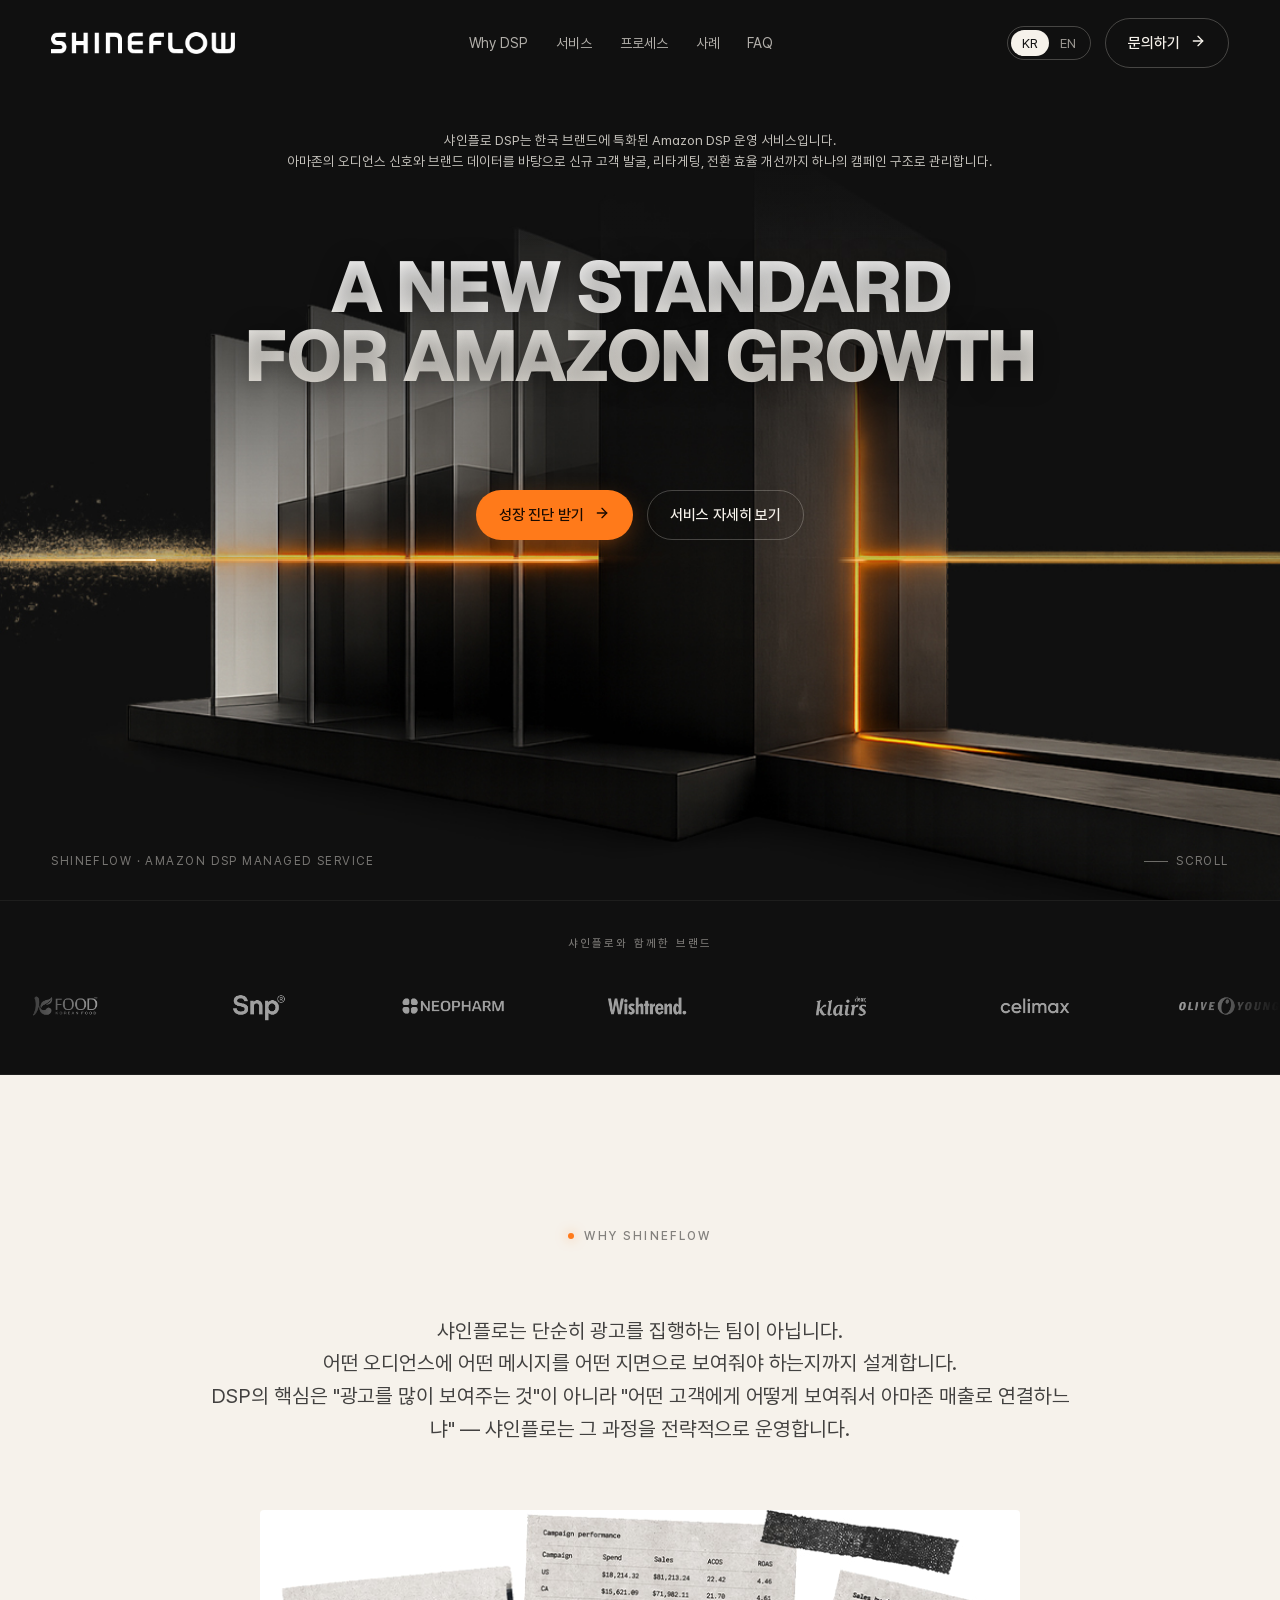
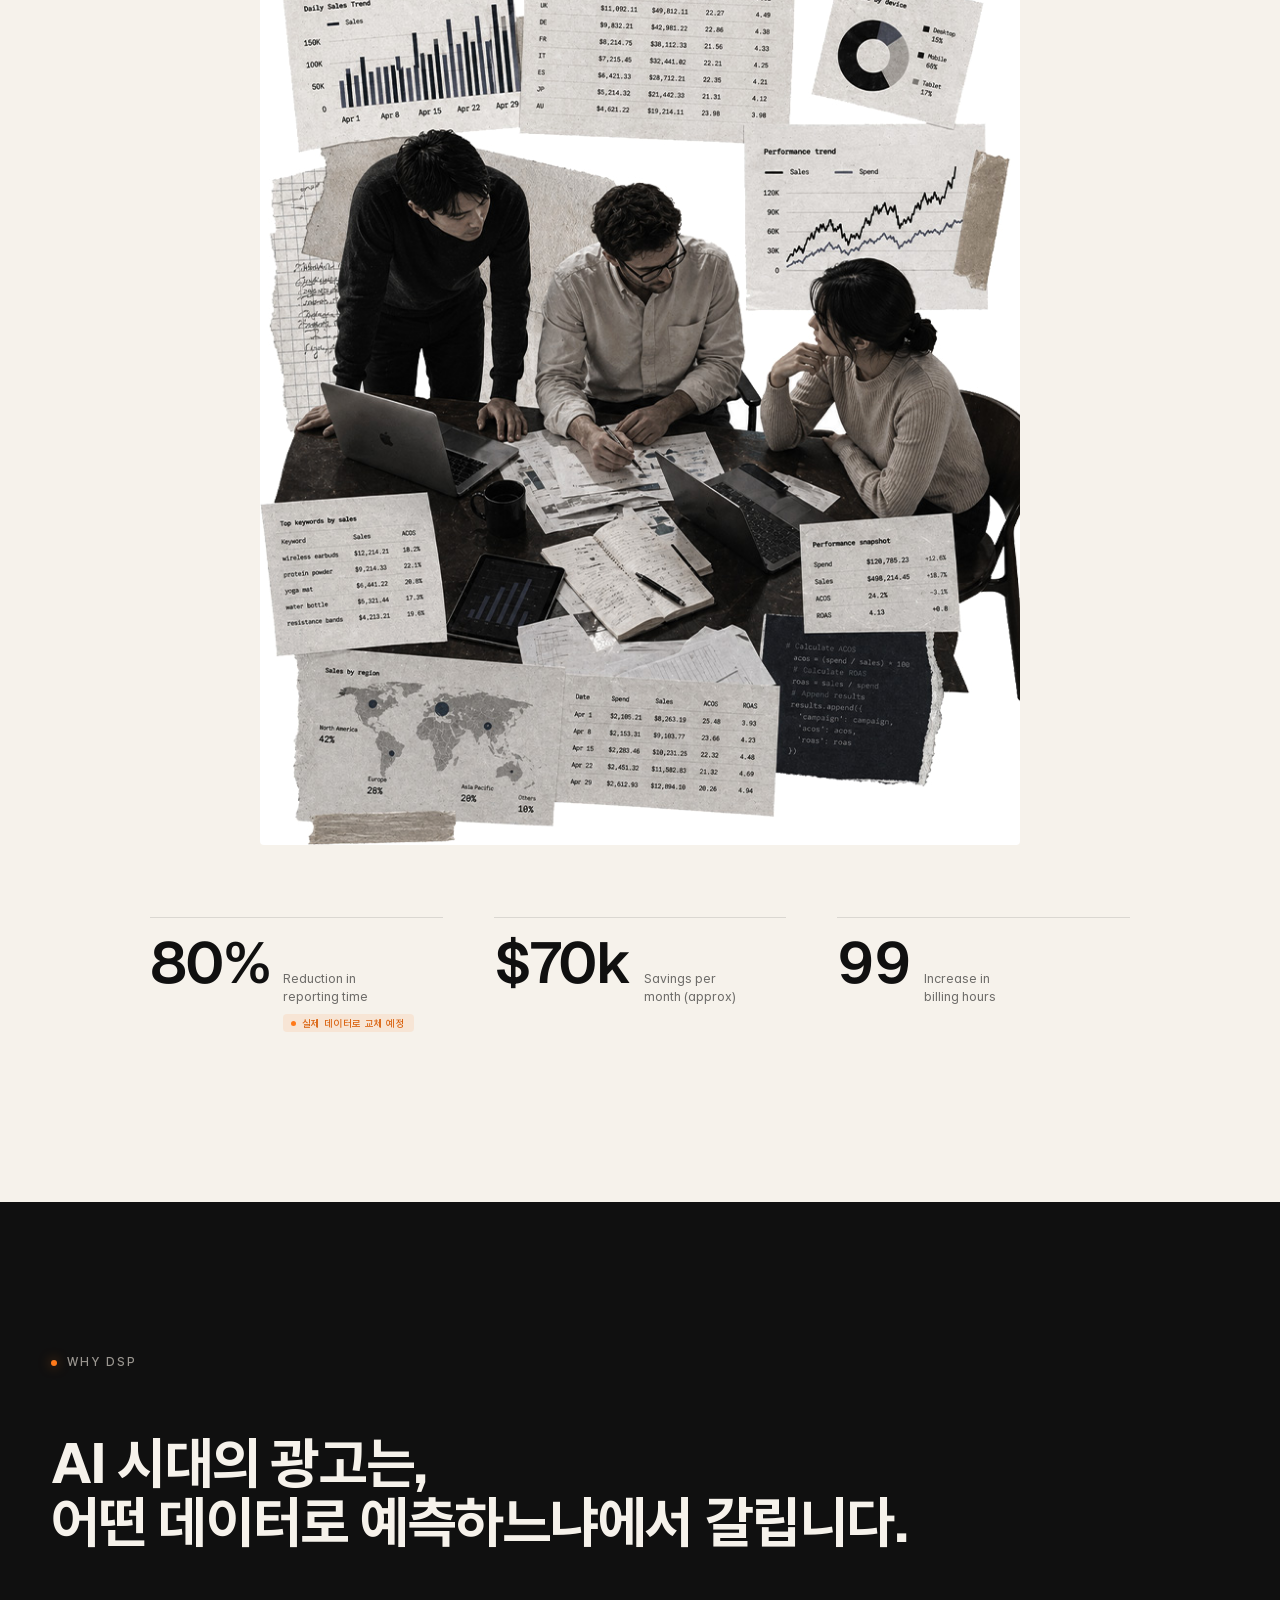
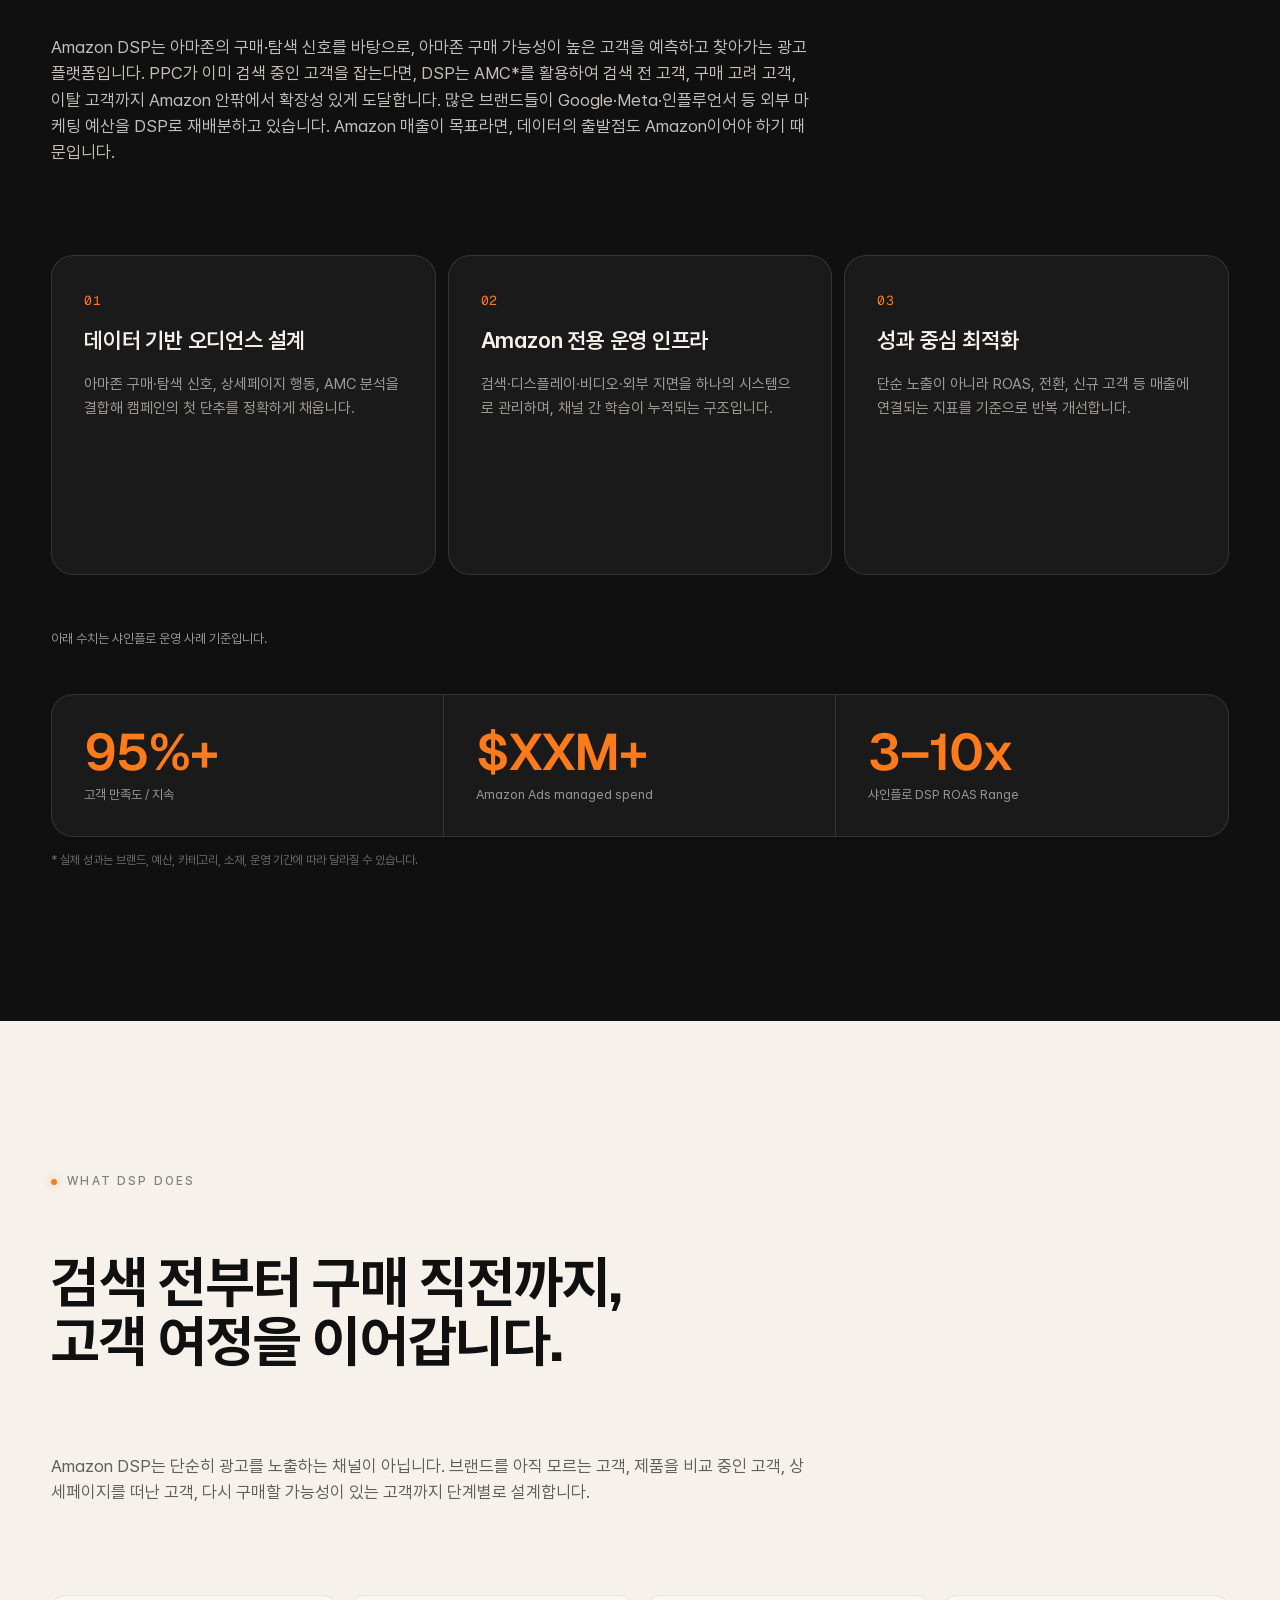
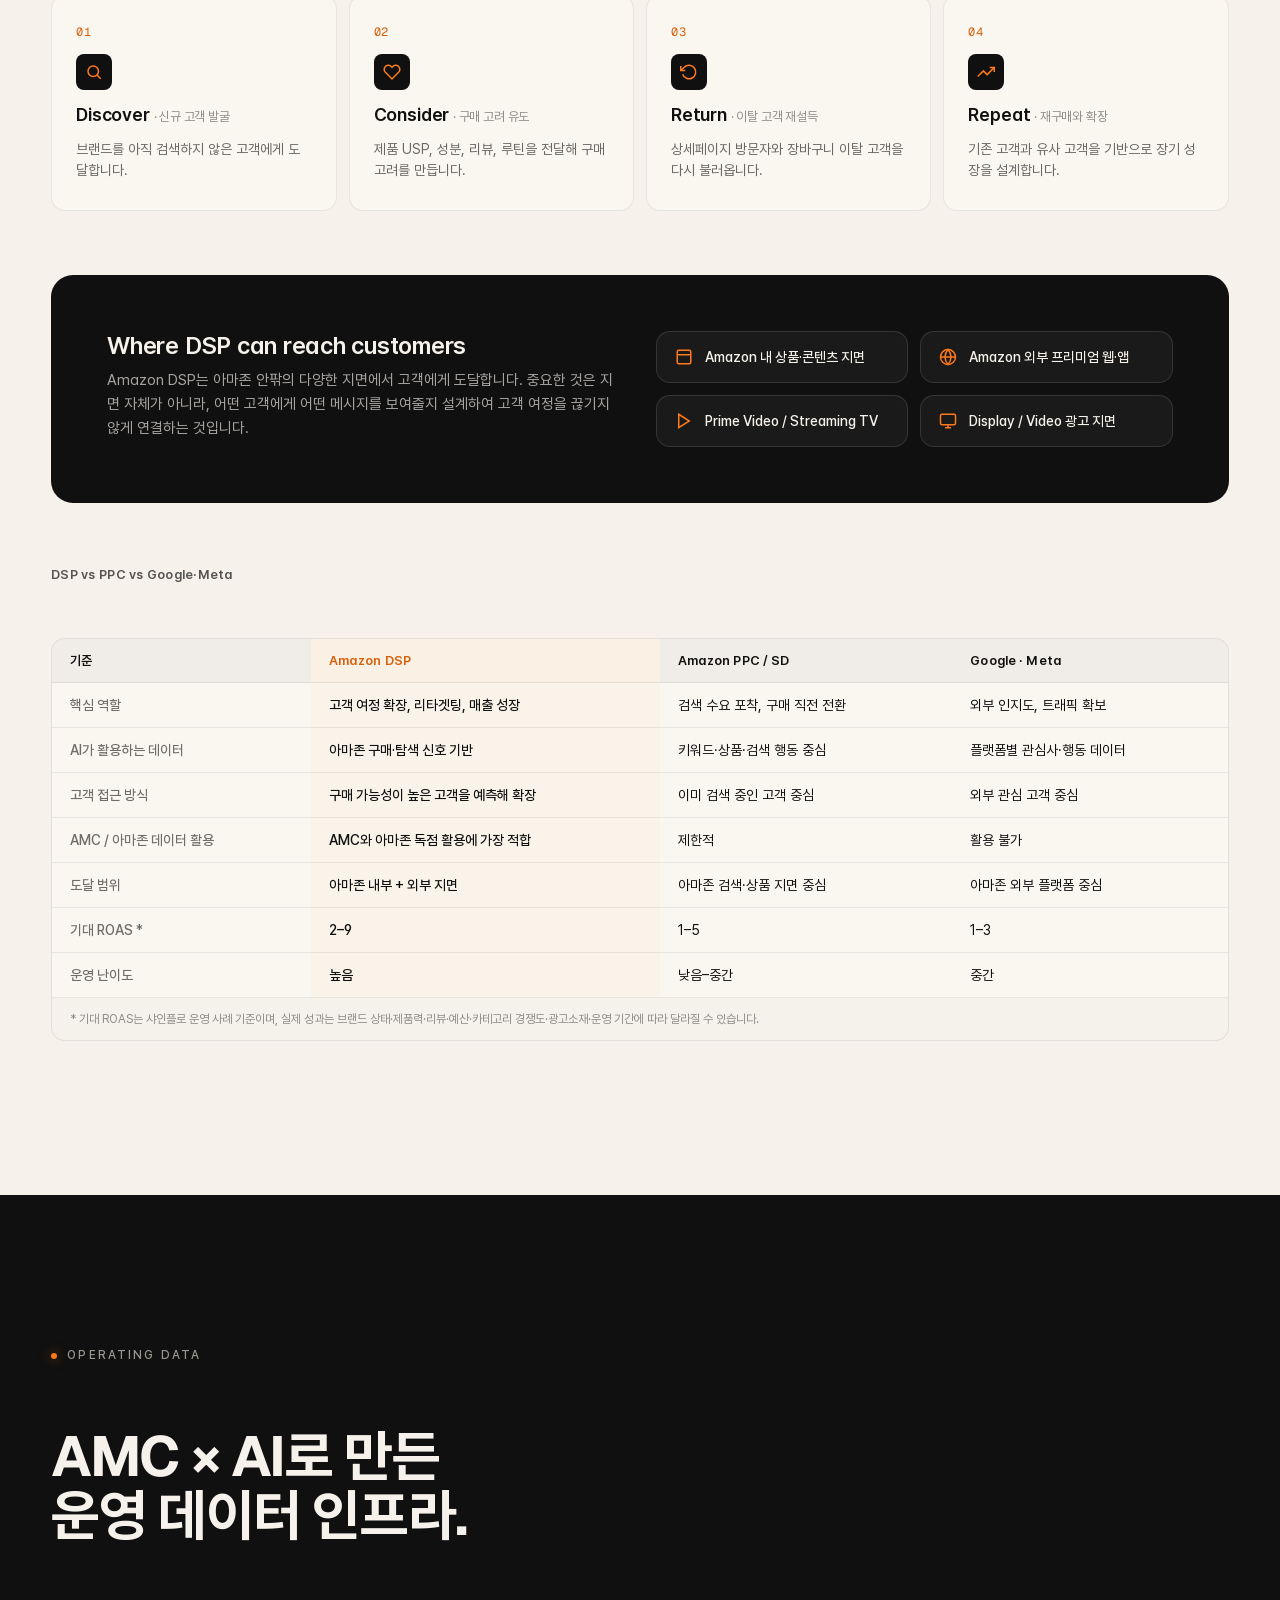
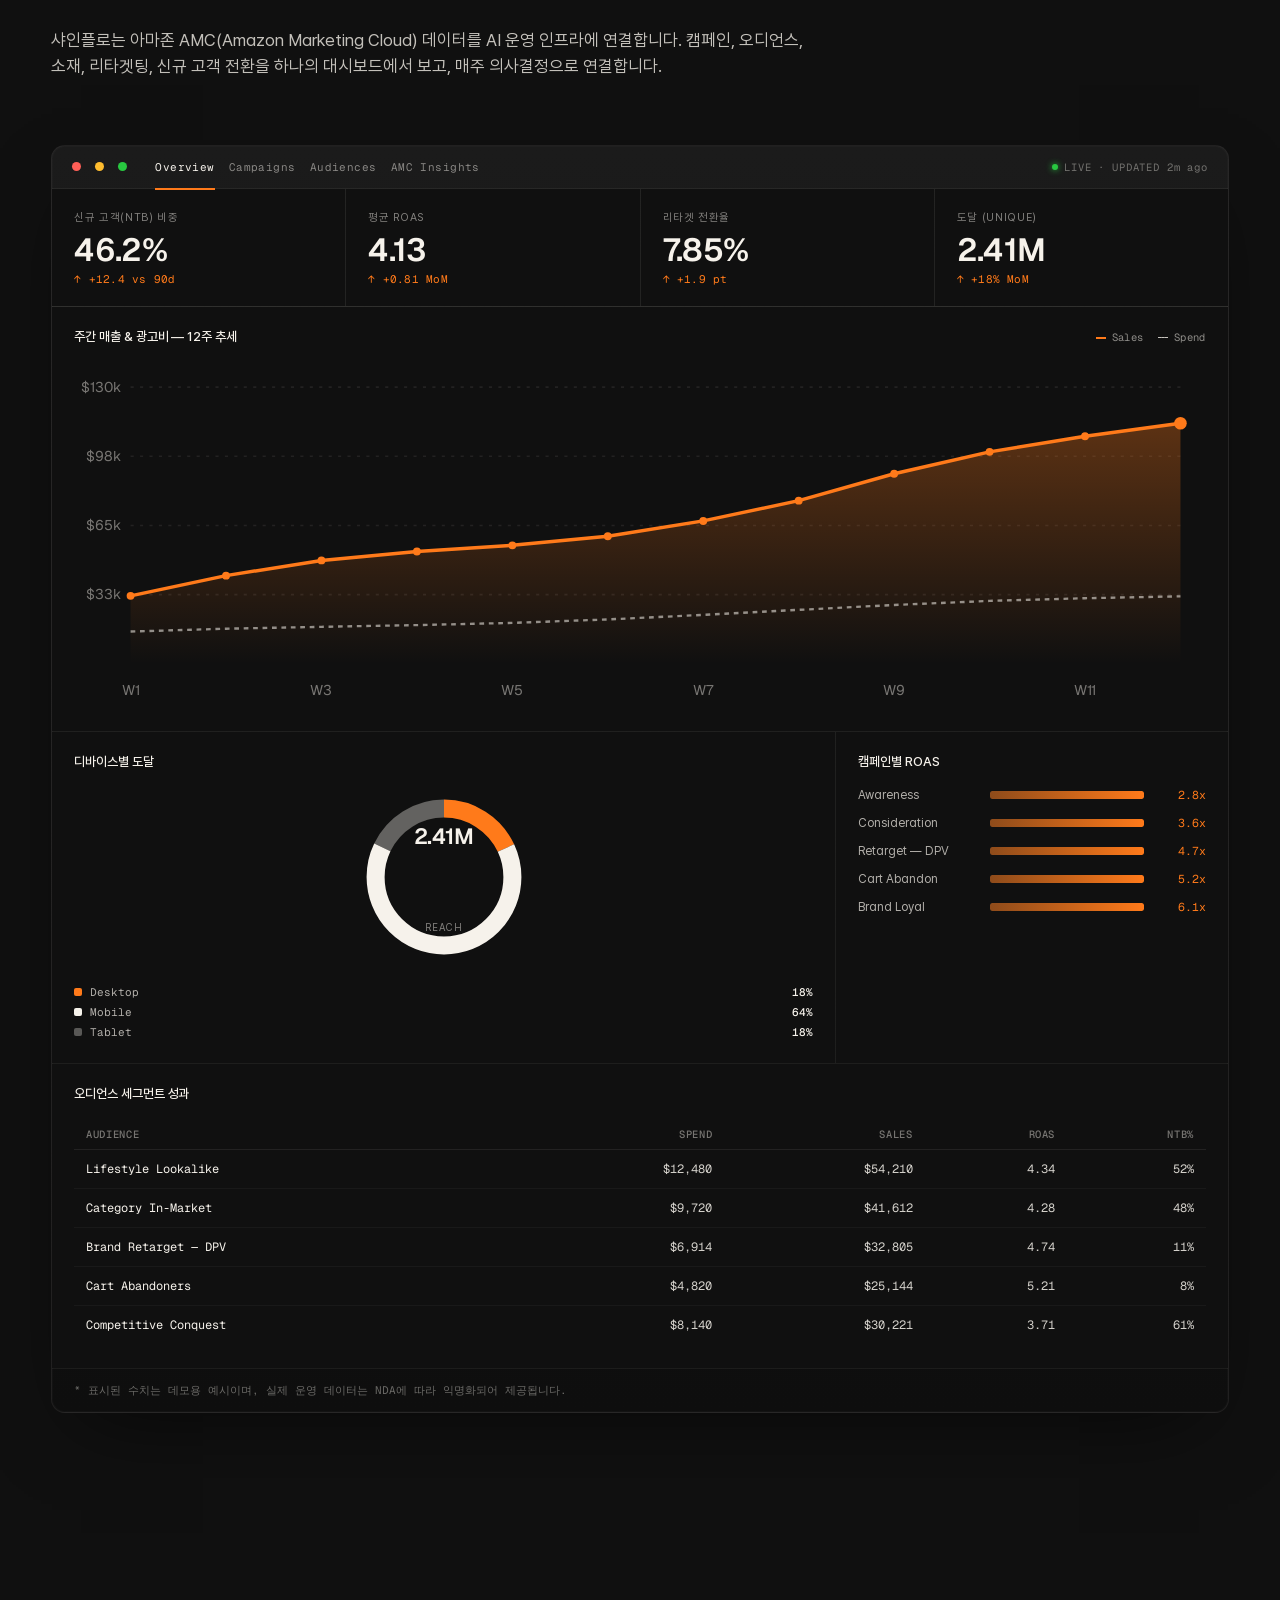
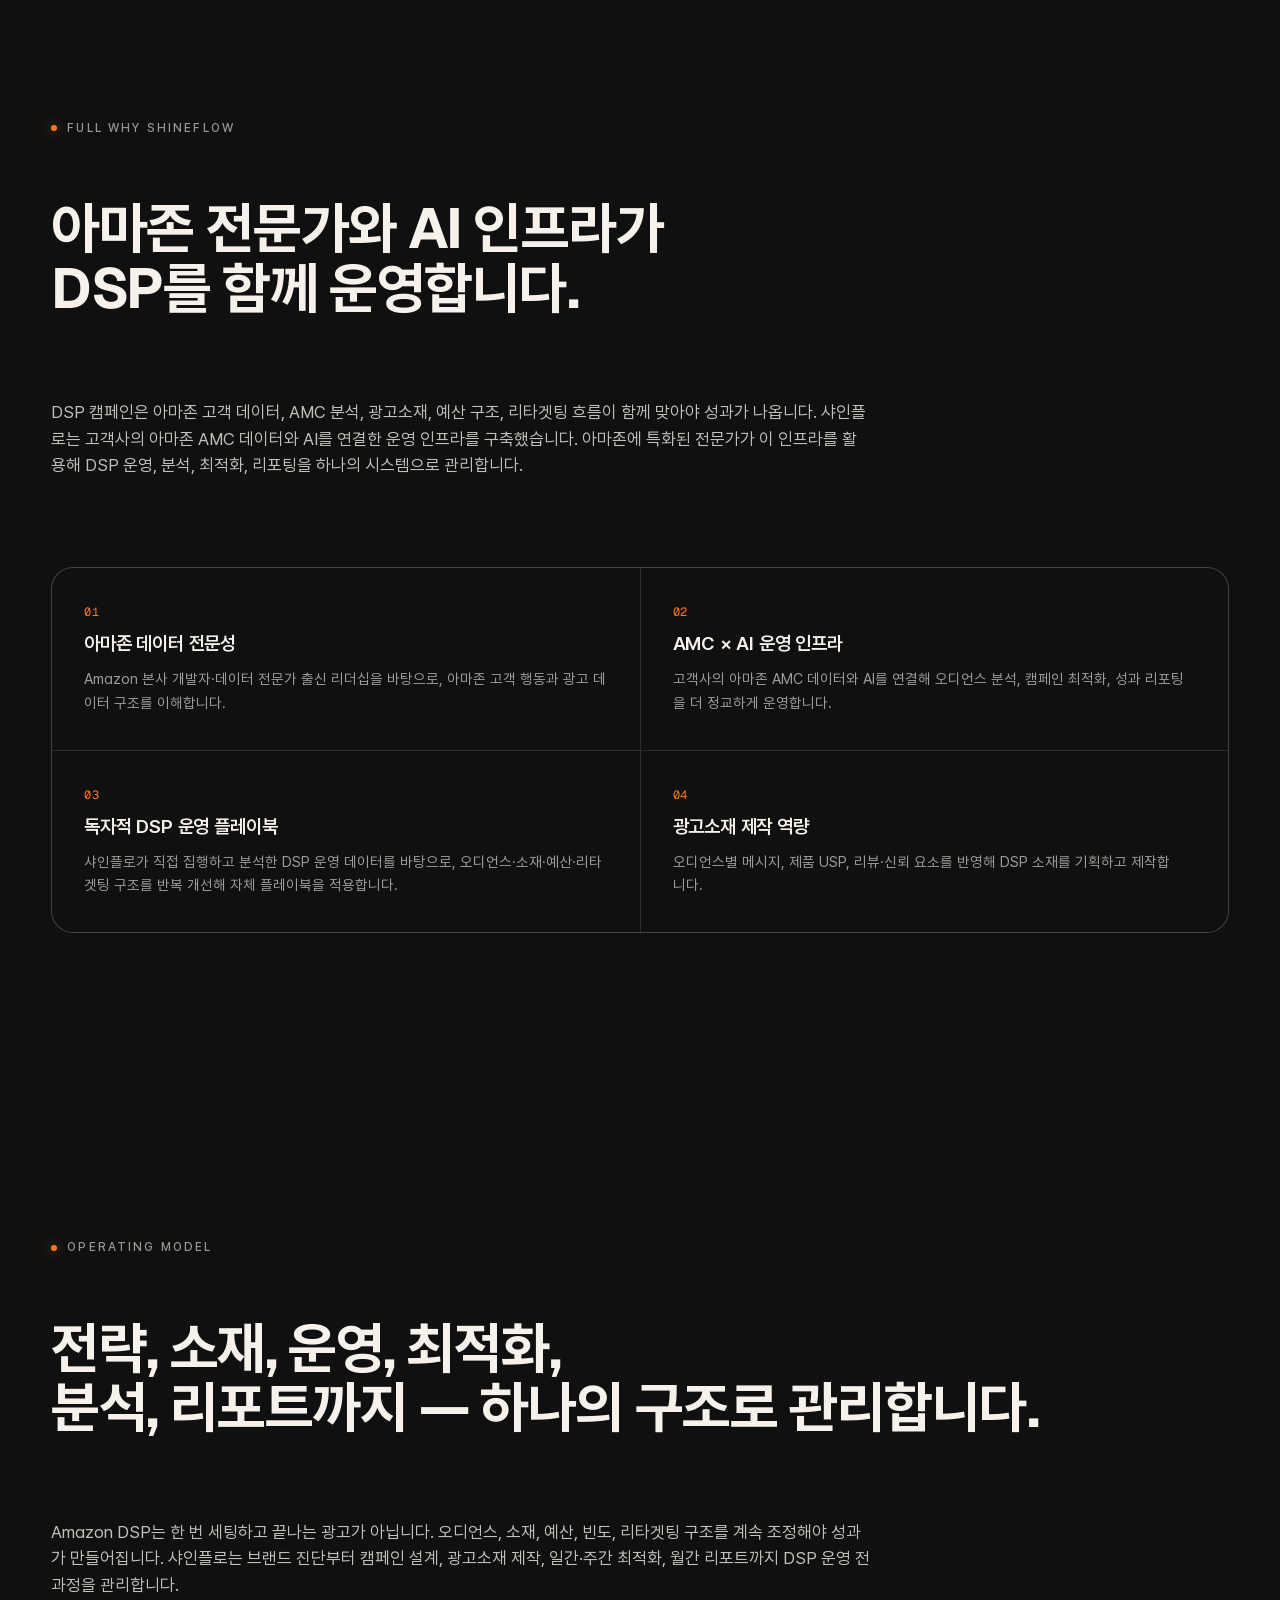
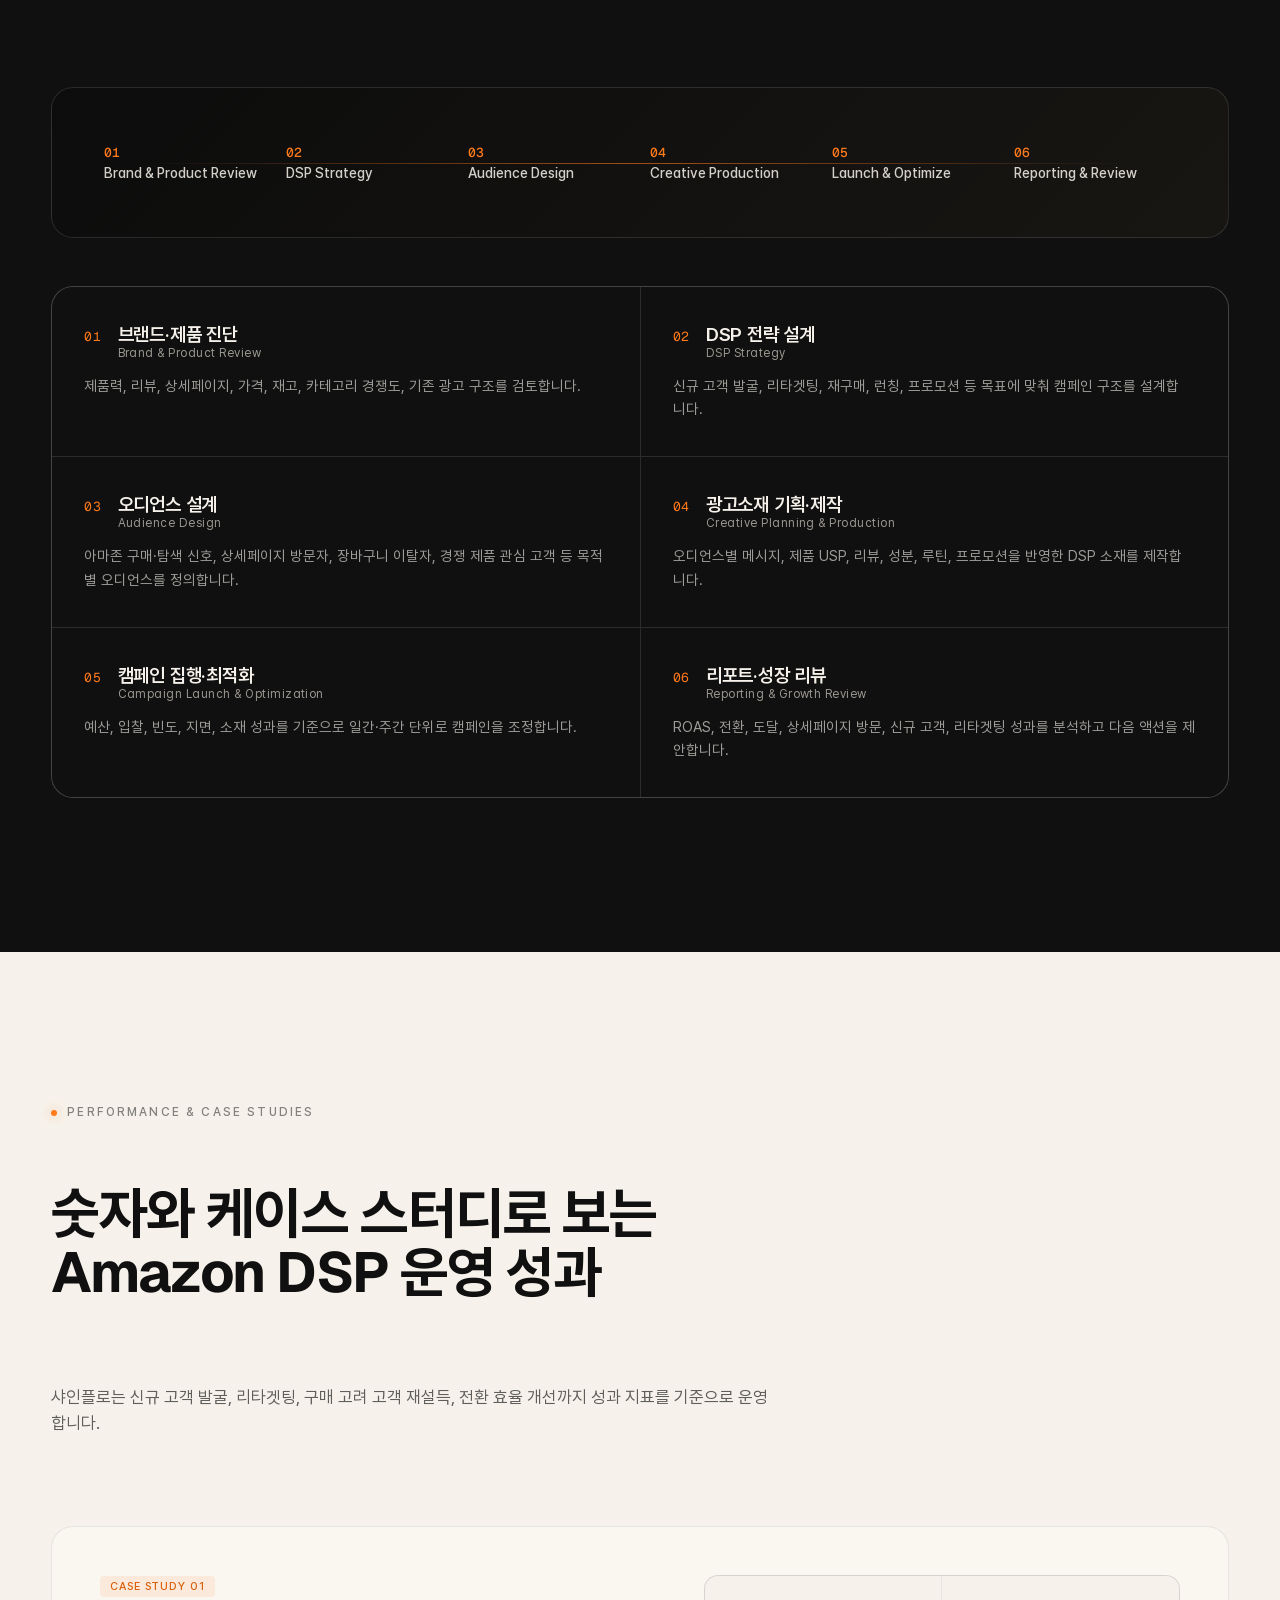
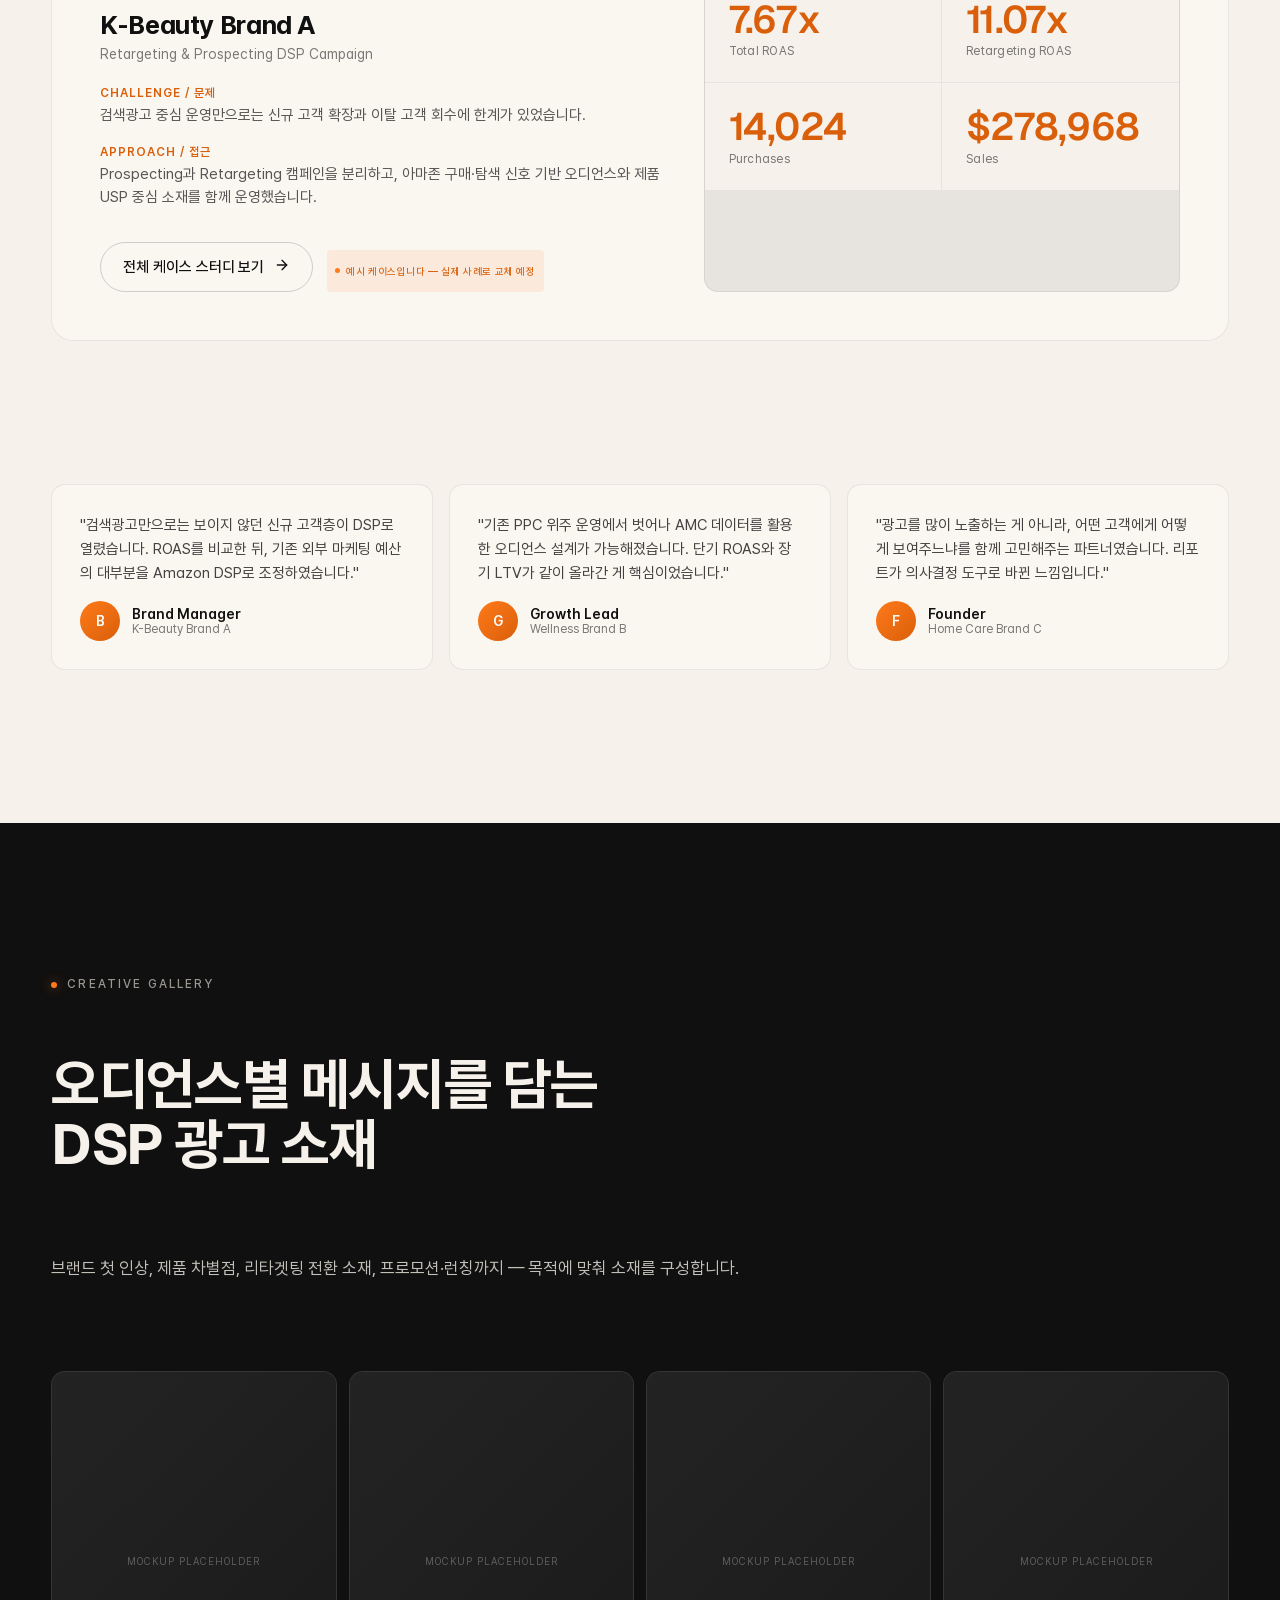
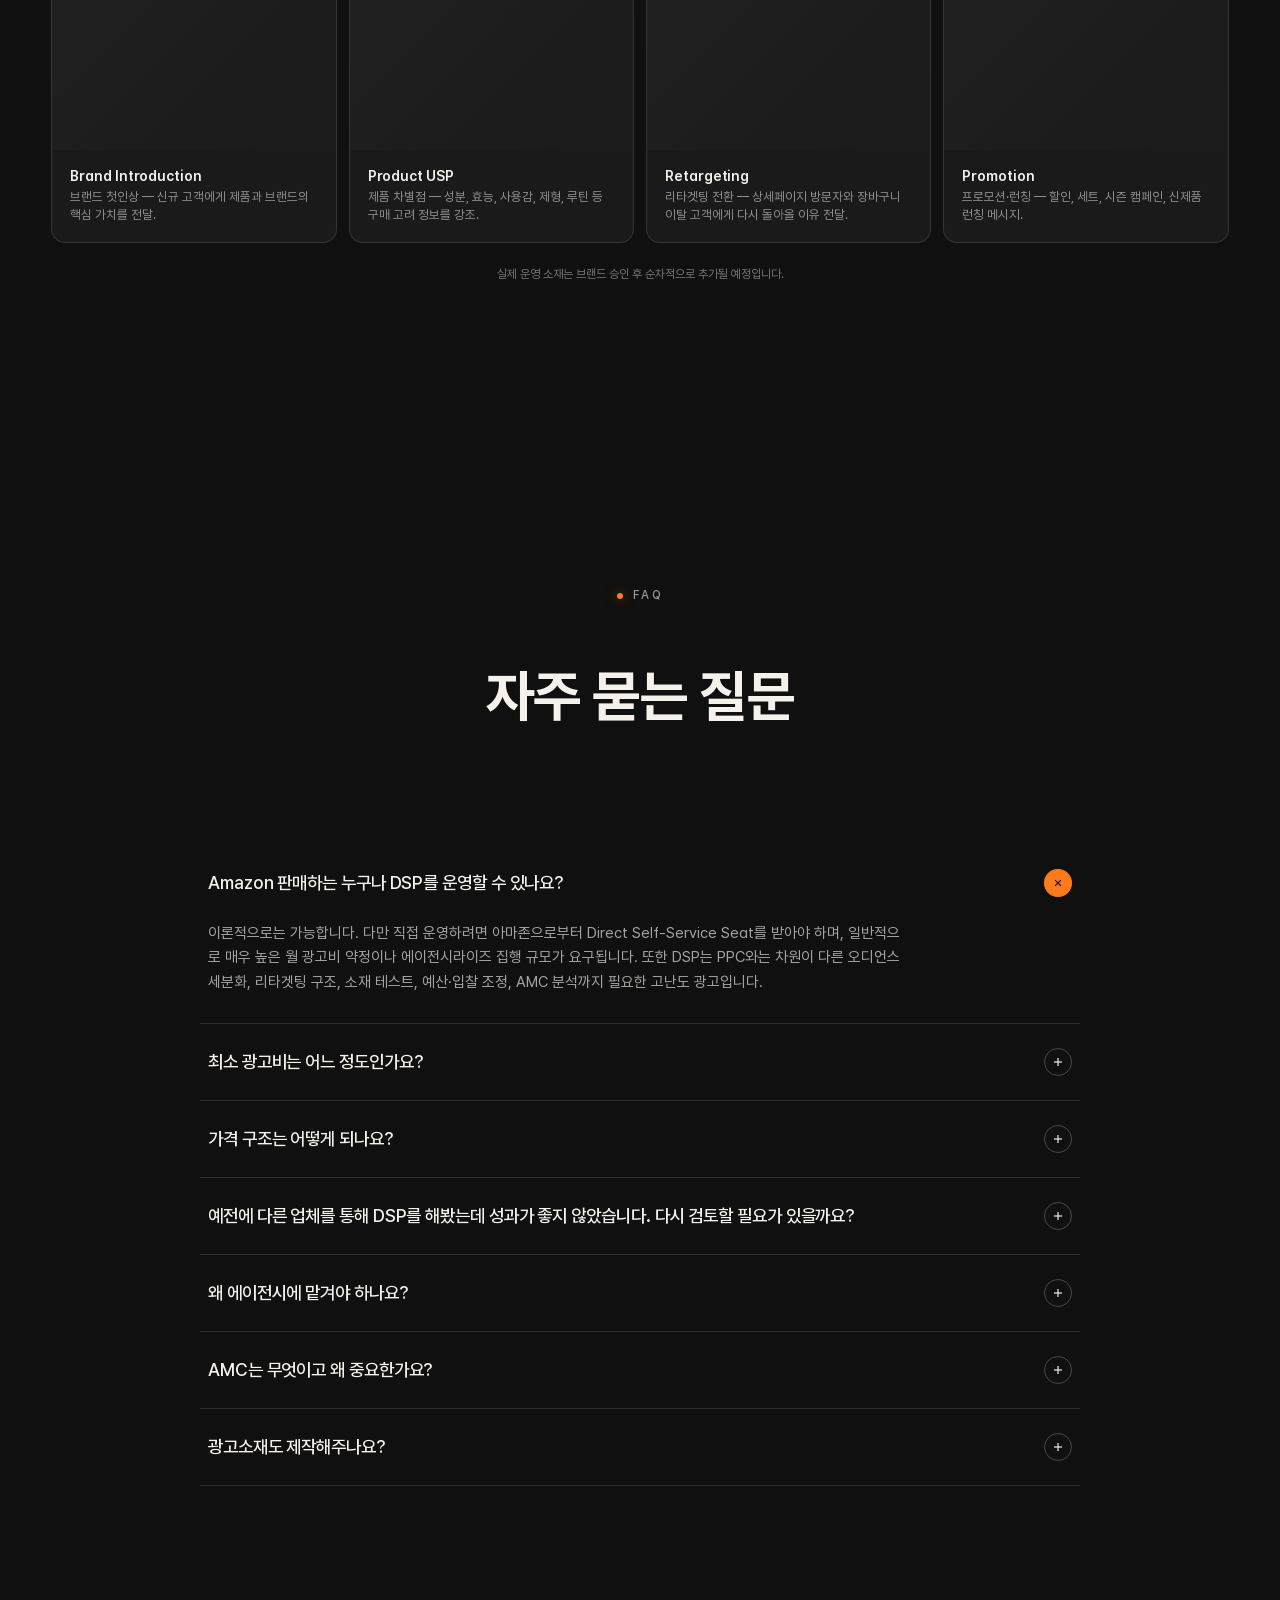
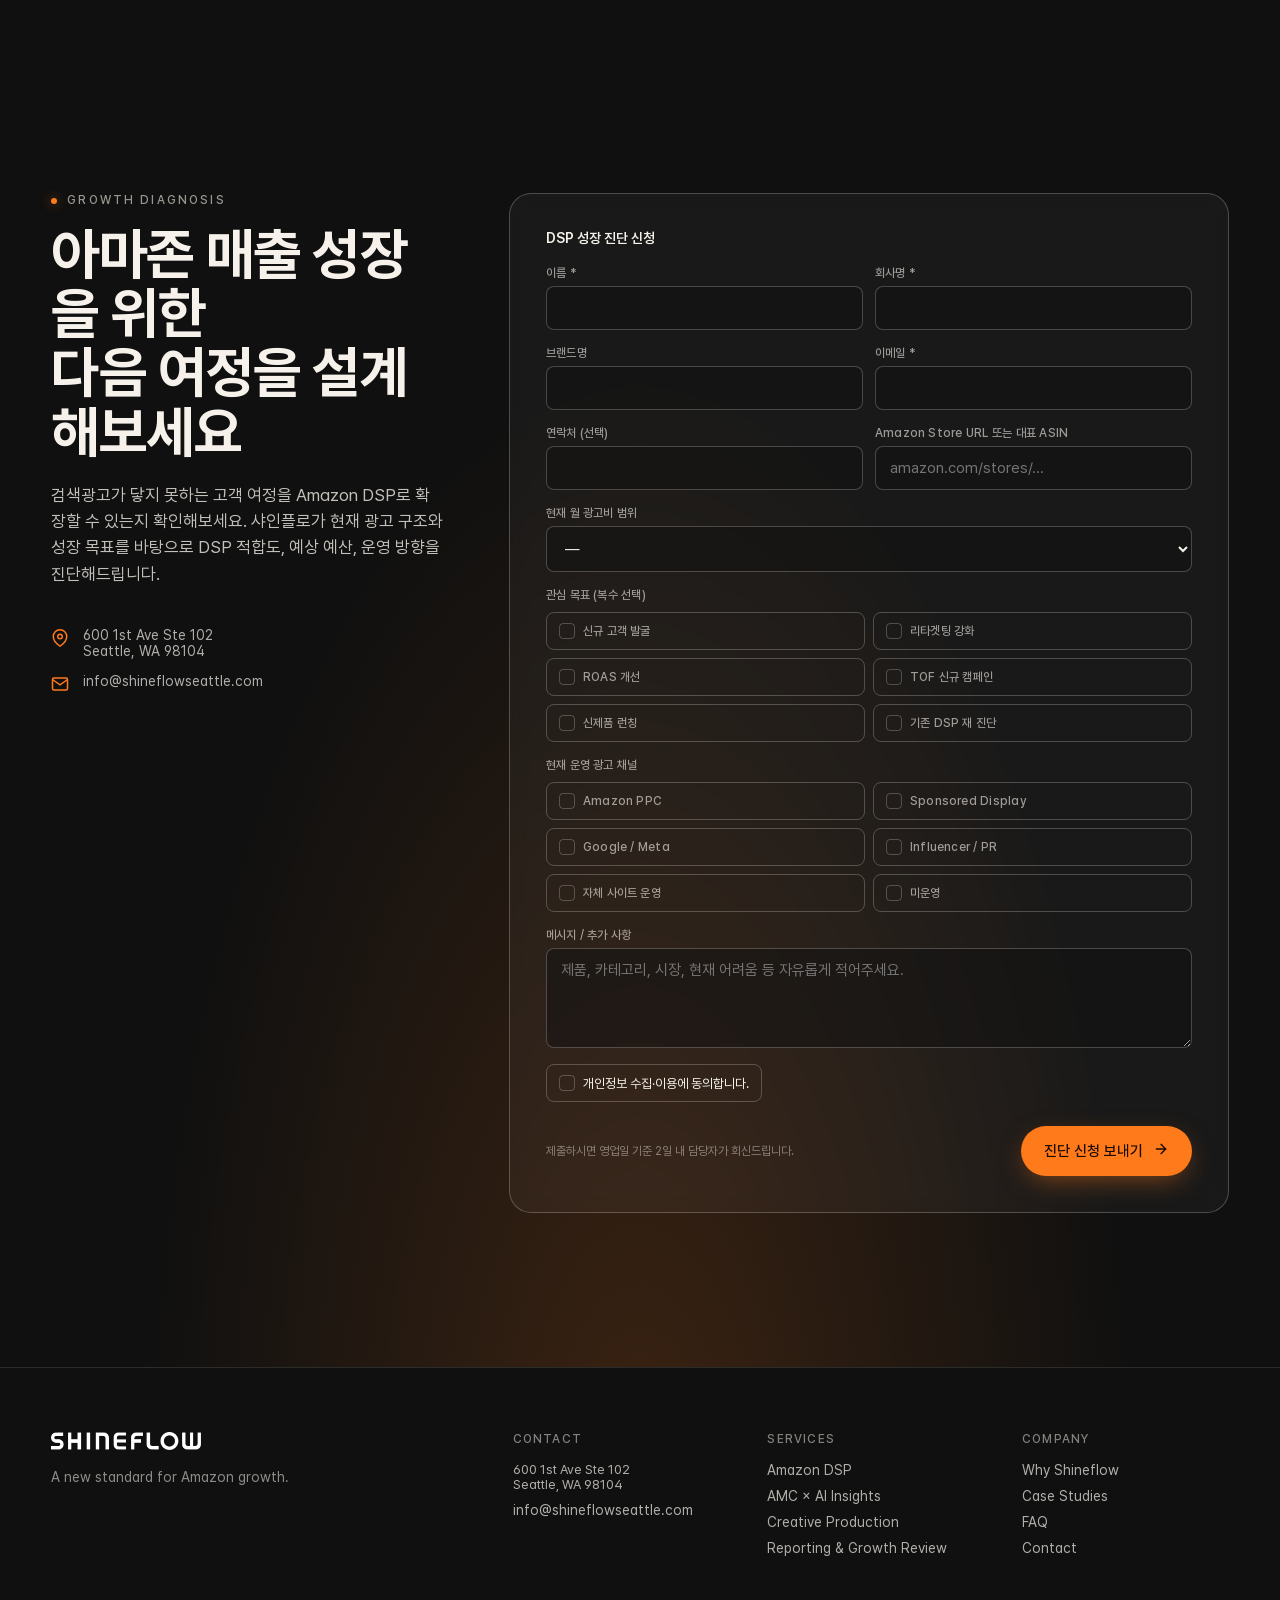
